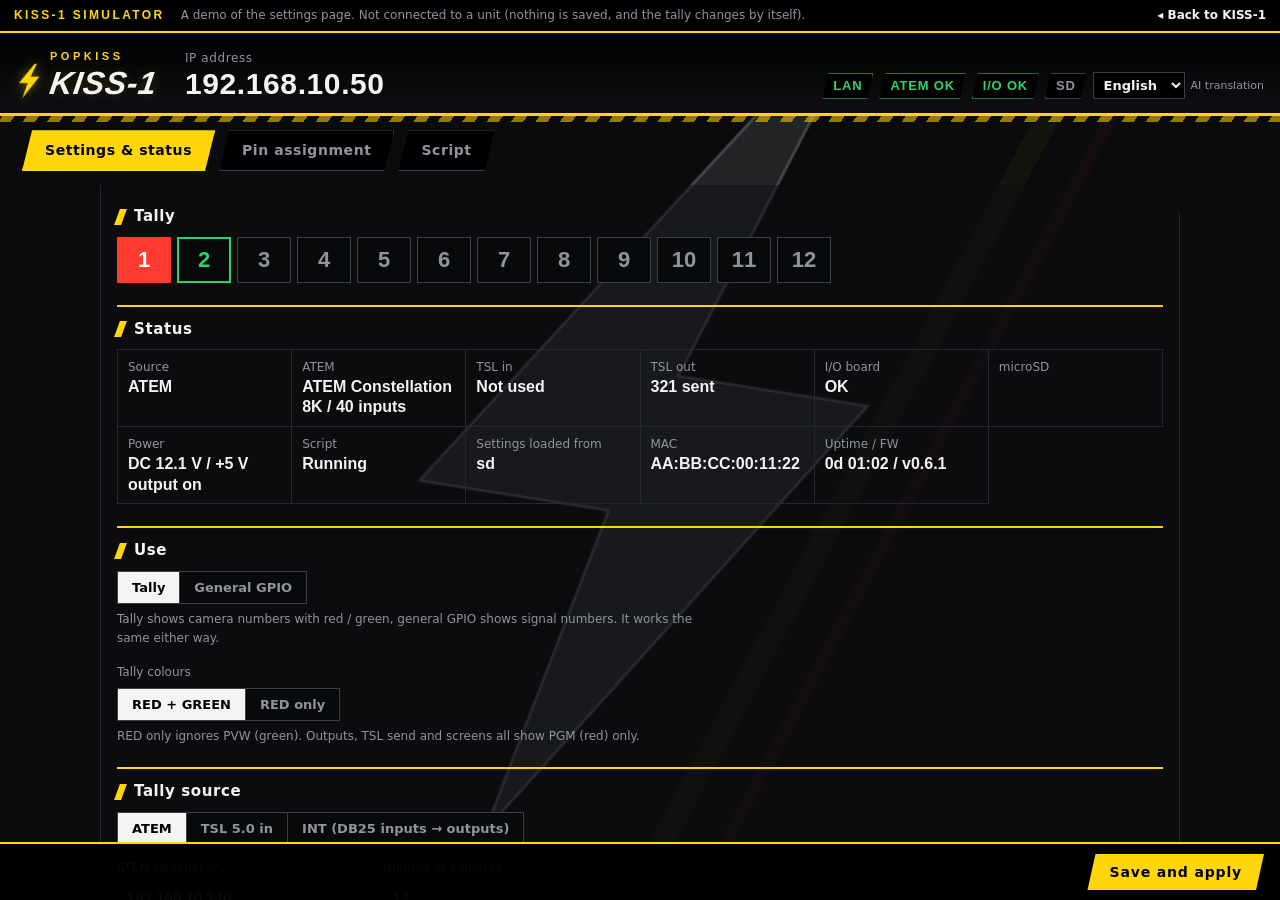
==== kiss-1-sim.html @ eade9558 "設定ページのシミュレーター追加・表記の調整" ====
<!DOCTYPE html>
<html lang="ja"><head><meta charset="utf-8"><meta name="viewport" content="width=device-width,initial-scale=1">
<title>KISS-1 設定ページ シミュレーター — POPKISS</title>
<link rel="icon" href="data:image/svg+xml,%3Csvg xmlns='http://www.w3.org/2000/svg' viewBox='0 0 24 32'%3E%3Cpath d='M15 0 3 18h8L8 32 21 12h-8l4-12z' fill='%23ffd60a'/%3E%3C/svg%3E">
<style>
:root{--bg:#0b0b0d;color-scheme:dark}
html,body{height:100%;margin:0;background:var(--bg)}
body{display:flex;flex-direction:column}
.simbar{flex:none;display:flex;align-items:center;gap:10px 16px;flex-wrap:wrap;padding:7px 14px;background:#000;border-bottom:2px solid #ffd60a;color:#8f959d;font:12px/1.4 "Hiragino Sans","Yu Gothic UI","Meiryo",system-ui,sans-serif}
.simbar b{color:#ffd60a;font:800 12px/1 "Bahnschrift","DIN Alternate","Arial Narrow",sans-serif;letter-spacing:.2em}
.simbar a{color:#f4f4f2;text-decoration:none;font-weight:700;margin-left:auto}
.simbar a:hover{color:#ffd60a}
#dev{display:block;border:0;width:100%;flex:1;background:var(--bg)}
</style>
</head><body>
<div class="simbar"><b>KISS-1 SIMULATOR</b><span id="simtxt"></span><a id="simback" href="kiss-1.html"></a></div>
<iframe id="dev" title="KISS-1"></iframe>
<script>
const SIMJA=(()=>{try{const q=new URLSearchParams(location.search).get('lang');if(q)return q==='ja';const s=localStorage.getItem('popkiss-lang');if(s)return s==='ja'}catch(e){}return /^ja\b/i.test(navigator.language||'')})();
document.documentElement.lang=SIMJA?'ja':'en';
document.getElementById('simtxt').textContent=SIMJA?'設定ページの見本です。実機にはつながっていません（値は保存されず、タリーは自動で動きます）。':'A demo of the settings page. Not connected to a unit (nothing is saved, and the tally changes by itself).';
document.getElementById('simback').textContent=SIMJA?'◂ KISS-1 のページへ':'◂ Back to KISS-1';
if(!SIMJA)document.title='KISS-1 Settings Page Simulator — POPKISS';
const SCR={state:1,delay:false,loops:0,words:212,vars:44,us:41,pins:0,ov:[]};
const ST={name:"KISS-1",ver:"v0.6.1",scr:1,lang:0,usage:0,tallyColor:0,ip:"192.168.10.50",mac:"AA:BB:CC:00:11:22",link:true,hasIp:true,dhcp:false,uptime:3725,src:"atem",srcOk:true,srcText:"ATEM OK",atem:{conn:true,product:"ATEM Constellation 8K",inputs:40,rx:12345,reconnects:0},ember:{conn:false,found:0,total:0,err:"",drops:0},tslInClients:0,tslOutClients:1,tslRx:0,tslAge:-1,tslOut:321,cams:12,tally:[1,2,0,0,0,0,0,0,0,0,0,0],sense:0,relays:0,gnd:0,k26:false,k27:true,v5:true,vin:12140,io:[true,true,true,true,true],i2cErr:0,repairs:0,sd:true,sdMsg:"",cfgFrom:"sd",warn:[],restart:false,fwMax:1900000};
const CF={usage:0,tallyColor:0,lang:0,dhcp:false,ip:"192.168.10.50",mask:"255.255.255.0",gw:"192.168.10.1",source:"atem",atem:"192.168.10.240",tslInProto:0,tslInIp:"0.0.0.0",tslInGroup:"",tslOutProto:0,emberIp:"0.0.0.0",emberPort:9000,emberMode:0,emberPgm:"",emberPvw:"",emberBase:1,emberPgmVal:1,emberPvwVal:2,tslInPort:8900,tslInBase:0,tslInScreen:0,tslInLamp:1,tslInTimeout:0,tslOut:true,tslOutIp:"192.168.10.20",tslOutPort:8901,tslOutBase:0,tslOutScreen:0,tslOutLamp:1,cams:12};
CF.lang=SIMJA?0:1;
const PI={pins:["Op1","Ov1","Op2","Ov2","Sp5","Sv5","Ip7","Iv7","G","G","G","G","X","X","Y","X","-","-","-","-","-","-","-","-","G"],com:"5v",inv:false,cams:12,maxCam:40,presets:[],builtin:[{id:0,name:""},{id:1,name:""}]};
const DB_HOT=[24,10,21,7,18,4,15,1],DB_COLD=[12,23,9,20,6,17,3,14],DB_GND=[25,11,22,8,19,5,16,2];
function builtin(id,out){const p=Array(25).fill('-');const m=out?'O':'I';
 if(id==0){for(let k=0;k<8;k++){p[DB_HOT[k]-1]=m+'p'+(k+1);p[DB_COLD[k]-1]=m+'v'+(k+1);p[DB_GND[k]-1]='C'}}
 else{for(let k=1;k<=8;k++){p[k-1]=m+'p'+k;p[12+k]=m+'v'+k}p[12]='C'}
 return{pins:p,com:out?'dry':'iso',inv:false,name:''}}
function drive(){let r=0,g=0,s=0;PI.pins.forEach((t,i)=>{const on=t.length>2&&(ST.tally[+t.slice(2)-1]||0)&(t[1]=='v'?2:1);
  if(t=='C')r|=1<<i;else if(t=='G')g|=1<<i;else if(t[0]=='O'&&on)r|=1<<i;else if(t[0]=='S'&&on)g|=1<<i;else if(t[0]=='I'&&on)s|=1<<i;else if(t=='X'&&(SCR.pins>>i&1))r|=1<<i;else if(t=='Y'&&(SCR.pins>>i&1))g|=1<<i});
 if(PI.com=='5v')r&=~g;ST.relays=r;ST.gnd=g;ST.sense=s;ST.v5=PI.com=='5v';ST.k26=PI.com=='iso'||PI.com=='gnd';ST.k27=PI.com=='gnd'||PI.com=='5v'}
const CPU={},CPS={};
let pgm=0,pvw=1;
setInterval(()=>{ST.uptime+=1},1000);
setInterval(()=>{const n=Math.min(ST.cams,8);const np=pvw;pvw=(pvw+1+Math.floor(Math.random()*3))%n;if(pvw===np)pvw=(pvw+1)%n;pgm=np;ST.tally=Array(ST.cams).fill(0);ST.tally[pgm]=1;ST.tally[pvw]|=2;ST.tslOut+=2;ST.vin=12000+Math.floor(Math.random()*300);drive()},2600);
drive();
{const base=JSON.parse(JSON.stringify(CF));
 CPU[1]={id:1,name:SIMJA?'スタジオA':'Studio A',cf:JSON.parse(JSON.stringify(base)),pi:{pins:PI.pins.slice(),com:PI.com,inv:false}};
 CPU[2]={id:2,name:SIMJA?'中継車 GPI→LED':'OB van GPI to LED',cf:Object.assign(JSON.parse(JSON.stringify(base)),{source:'int',cams:4}),pi:{pins:['Ip1','Ip2','Ip3','Ip4','Op1','Op2','Op3','Op4','G'].concat(Array(16).fill('-')),com:'5v',inv:false}};
 ['TASCAM 8ch','Hollyland',SIMJA?'ホールB TSL':'Hall B TSL',SIMJA?'サブ2 TSL':'Sub 2 TSL',SIMJA?'予備':'Spare'].forEach((n,i)=>{CPS[i+1]={id:i+1,name:n,cf:Object.assign(JSON.parse(JSON.stringify(base)),{source:['atem','atem','tsl','tsl','atem'][i]}),pi:{pins:PI.pins.slice(),com:'iso',inv:false}}})}

// ---------------- script (preview: the compile check here is simplified; the unit compiles for real)
const SRC0="// KISS-1 script\nint last[41];\nunsigned long t0 = 0;\nbool on = false;\n\nvoid setup() {\n  Serial.println(\"start\");\n  udpBegin(9000);\n}\n\nvoid loop() {\n  // GPI pin 7 -> SCRIPT pin 13\n  digitalWrite(13, digitalRead(7));\n  // blink pin 14 while CAM 1 is on air\n  if (pgm(1)) {\n    if (millis() - t0 >= 300) { t0 = millis(); on = !on; digitalWrite(14, on); }\n  } else if (on) { on = false; digitalWrite(14, LOW); }\n  // tally changes to the console\n  for (int c = 1; c <= cams(); c++) {\n    int t = tally(c);\n    if (t != last[c]) {\n      Serial.print(\"CAM\"); Serial.print(c); Serial.print(\" = \"); Serial.println(t);\n      last[c] = t;\n    }\n  }\n  // \"GO\" over UDP -> pin 16 for 0.5 s\n  if (udpAvailable() && rxIs(\"GO\")) { digitalWrite(16, HIGH); delay(500); digitalWrite(16, LOW); }\n}\n";
let SSRC=SRC0,SAUTO=true,SLOG='[script] compiled OK: 212 words, 44 variables\n[script] start\nstart\n',lastT=[],blink=false;
setInterval(()=>{if(SCR.state!==1)return;SCR.loops+=250;SCR.us=35+Math.floor(Math.random()*12);
 blink=!blink;let p=0;if(ST.tally[0]&1&&blink)p|=1<<13;SCR.pins=p;
 ST.tally.forEach((t,i)=>{if(i<8&&t!==lastT[i]){SLOG+='CAM'+(i+1)+' = '+t+'\n';lastT[i]=t}});drive()},250);
function sCheck(src){const L=src.split('\n');
 for(let i=0;i<L.length;i++){const m=L[i].match(/\b(float|double|String)\b/);if(m&&!/^\s*\/\//.test(L[i]))return{code:9,line:i+1,name:m[1],text:'type not supported'}}
 let d=0;for(let i=0;i<L.length;i++){for(const ch of L[i].replace(/\/\/.*$/,'').replace(/"(\\.|[^"])*"/g,'')){if(ch=='{')d++;if(ch=='}')d--;if(d<0)return{code:1,line:i+1,name:'}',text:'syntax error near'}}}
 if(d>0)return{code:1,line:L.length,name:'(end)',text:'syntax error near'};
 if(!/void\s+(setup|loop)\s*\(/.test(src))return{code:14,line:0,name:'',text:'no setup() or loop()'};return null}
window.mock=(path,b)=>{
  if(path==='/api/script'){
   if(!b)return{fsOk:true,src:SSRC,auto:SAUTO,max:16384,script:SCR};
   if(b.op==='auto'){SAUTO=!!b.auto;return{ok:true,sd:1}}
   if(b.op==='stop'){if(SCR.state===1)SLOG+='[script] stop\n';SCR.state=0;SCR.pins=0;SCR.ov=[];delete SCR.err;drive();return{ok:true,script:SCR}}
   const e=sCheck(b.src||'');if(b.op!=='check')SSRC=b.src;
   if(b.op==='saverun'){if(e){SCR.state=0;SCR.err=e;SCR.pins=0;SLOG+='[script] compile error line '+e.line+': '+e.text+' '+e.name+'\n';drive();return{ok:true,compiled:false,script:SCR}}
    delete SCR.err;SCR.state=1;SCR.loops=0;lastT=[];SLOG+='[script] compiled OK\n[script] start\n';if(/Serial\.println\("start"\)/.test(b.src))SLOG+='start\n';return{ok:true,compiled:true,script:SCR}}
   return e?{ok:true,compiled:false,cerr:e,script:SCR}:{ok:true,compiled:true,script:SCR}}
  if(path.startsWith('/api/scriptlog')){const pos=+(new URLSearchParams(path.split('?')[1]).get('pos')||0);return{pos:SLOG.length,text:SLOG.slice(pos),lost:false,script:SCR}}

  if(path.startsWith('/api/builtin')){const q=new URLSearchParams(path.split('?')[1]);return builtin(+q.get('id'),q.get('dir')=='out')}
  if(path==='/api/status')return Object.assign({},ST,{scr:SCR.state,lang:CF.lang,usage:CF.usage,tallyColor:CF.tallyColor,cams:CF.cams});
  if(path==='/api/config'){if(b){Object.assign(CF,b);if(b.cams)ST.cams=+b.cams;}return b?{ok:true,sd:1}:CF}
  if(path==='/api/pins'){if(b){PI.pins=b.pins;PI.com=b.com;PI.inv=b.inv;drive()}return b?{ok:true,sd:1}:PI}
  if(path==='/api/preset'){if(b&&b.op==='save')PI.presets.push({slot:PI.presets.length+1,name:b.name||'preset',pins:b.pins,com:b.com,inv:b.inv});if(b&&b.op==='delete')PI.presets=PI.presets.filter(p=>p.slot!==b.slot);return{ok:true,sd:1}}
  if(path==='/api/selftest')return{ok:true,items:[{id:'exp',ok:true,detail:'5/5 XL9535'},{id:'idle',ok:true,detail:'-'},{id:'k',ok:true,detail:'25/25'},{id:'kiso',ok:true,detail:'-'},{id:'gnd',ok:true,detail:'-'},{id:'q',ok:true,detail:'25/25'},{id:'v5',ok:true,detail:'DC 12.1 V'},{id:'eth',ok:true,detail:'100 M full'},{id:'sd',ok:true,detail:'7580 MB'},{id:'vin',ok:true,detail:'12.1 V'}]};
  if(path==='/api/cfgpresets'){const L=o=>Object.values(o).map(x=>({id:x.id,name:x.name}));return{unitOk:true,sd:true,max:8,unit:L(CPU),card:L(CPS)}}
  if(path==='/api/cfgpreset'){const st=b.where==='sd'?CPS:CPU,ot=b.where==='sd'?CPU:CPS;
   const pick=(o,name,sd)=>{const same=Object.values(o).find(x=>x.name===name);if(same)return same.id;if(sd)return Math.max(0,...Object.keys(o).map(Number))+1;for(let i=1;i<=8;i++)if(!o[i])return i;return 0};
   const snap=()=>({cf:JSON.parse(JSON.stringify(CF)),pi:{pins:PI.pins.slice(),com:PI.com,inv:PI.inv}});
   if(b.op==='save'){const id=pick(st,b.name,b.where==='sd');if(!id)return{ok:false,err:'preset_full'};st[id]=Object.assign({id,name:b.name},snap());return{ok:true,id}}
   const x=st[b.id];if(!x)return{ok:false,err:'preset_empty'};
   if(b.op==='load'){const keep={ip:CF.ip,mask:CF.mask,gw:CF.gw,dhcp:CF.dhcp,lang:CF.lang};Object.assign(CF,JSON.parse(JSON.stringify(x.cf)),keep);Object.assign(PI,JSON.parse(JSON.stringify(x.pi)));drive();return{ok:true,sd:1}}
   if(b.op==='delete'){delete st[b.id];return{ok:true}}
   if(b.op==='copy'){const id=pick(ot,x.name,b.where!=='sd');if(!id)return{ok:false,err:'preset_full'};ot[id]=Object.assign(JSON.parse(JSON.stringify(x)),{id});return{ok:true,id}}}
  return {ok:true}};
const PAGES={main:"<!doctype html><html lang=ja><head><meta charset=utf-8><meta name=viewport content='width=device-width,initial-scale=1,viewport-fit=cover'><title>KISS-1<\/title><style>\n:root{--panel:#0b0b0d;--deck:#131418;--well:#08090b;--line:#25282e;--line2:#3a3f47;--fg:#f4f4f2;--dim:#8f959d;\n--volt:#ffd60a;--volt2:#ffb000;--plate:rgba(14,15,18,.5);\n--red:#ff3b30;--green:#2bd46a;--gpi:#43b8ff;--gpo:#ffae1a;--com:#f2f2f2;--sink:#c39bff;--gndc:#8d99a6;--scr:#ff6ec7;--bad:#ff5a4f;\n--num:\"Bahnschrift\",\"DIN Alternate\",\"DIN Condensed\",\"Arial Narrow\",sans-serif;\n--txt:\"Hiragino Sans\",\"Hiragino Kaku Gothic ProN\",\"Yu Gothic UI\",\"Meiryo\",\"Microsoft YaHei\",\"PingFang SC\",\"Malgun Gothic\",\"Apple SD Gothic Neo\",system-ui,sans-serif;color-scheme:dark}\n*{box-sizing:border-box}\nbody{margin:0;min-height:100vh;color:var(--fg);font:14px/1.55 var(--txt);font-variant-numeric:tabular-nums;background:var(--panel) linear-gradient(118deg,transparent 0 62%,rgba(255,214,10,.035) 62% 63.5%,transparent 63.5% 66%,rgba(255,59,48,.04) 66% 66.8%,transparent 66.8%) fixed}\nbody:before{content:\"\";position:fixed;z-index:-1;left:50%;top:50%;height:94vh;width:calc(94vh * .77);max-width:118vw;max-height:154vw;background:url(\"data:image/svg+xml,%3Csvg xmlns='http://www.w3.org/2000/svg' viewBox='-1 -1 26 34'%3E%3Cpath d='M15 0 3 18h8L8 32 21 12h-8l4-12z' fill='%239aa0a8' fill-opacity='.16' stroke='%23d4d8de' stroke-opacity='.22' stroke-width='.12' stroke-linejoin='miter'/%3E%3C/svg%3E\") no-repeat center/contain;transform:translate(-50%,-50%) rotate(9deg);pointer-events:none}\na{color:inherit}\n.top{display:flex;flex-wrap:wrap;align-items:flex-end;gap:10px 28px;padding:18px max(16px,env(safe-area-inset-right)) 14px max(16px,env(safe-area-inset-left));background:linear-gradient(180deg,#000 0,#0e0f12 100%);border-bottom:3px solid var(--volt);position:relative}\n.top:after{content:\"\";position:absolute;left:0;right:0;bottom:-9px;height:6px;background:repeating-linear-gradient(-55deg,var(--volt) 0 10px,transparent 10px 20px);opacity:.55;pointer-events:none}\n.mark{display:flex;align-items:flex-end;gap:8px}\n.mark .bolt{width:26px;height:36px;fill:var(--volt);filter:drop-shadow(0 0 6px rgba(255,214,10,.45));transform:skewX(-8deg)}\n.mark b{display:block;font:italic 800 32px/1 var(--num);letter-spacing:.02em;text-transform:uppercase;transform:skewX(-8deg);text-shadow:0 0 14px rgba(255,214,10,.18)}\n.mark small{display:block;font:700 11px/1 var(--num);letter-spacing:.32em;color:var(--volt);margin-bottom:5px}\n.ip{font:600 30px/1 var(--num);letter-spacing:.02em}\n.ip small{display:block;font:12px/1.2 var(--txt);color:var(--dim);margin-bottom:4px}\n.chips{display:flex;gap:6px;flex-wrap:wrap;margin-left:auto;align-items:center}\n.chip{border:1px solid var(--line2);padding:3px 10px;font:700 13px/1.4 var(--num);letter-spacing:.06em;color:var(--dim);background:#000;clip-path:polygon(6px 0,100% 0,calc(100% - 6px) 100%,0 100%)}\n.chip.ok{color:var(--green);border-color:#1f6e3f}.chip.ng{color:#fff;background:var(--bad);border-color:var(--bad)}\nspan.ai{font-size:11px;color:var(--dim)}\nselect.lang{width:auto;font:600 13px/1.2 var(--txt);padding:4px 6px;background:#000}\nnav{display:flex;gap:4px;padding:14px max(16px,env(safe-area-inset-right)) 0 max(22px,env(safe-area-inset-left));background:transparent}\nnav{flex-wrap:wrap}\nnav a{padding:9px 22px 8px;text-decoration:none;color:var(--dim);font-weight:700;letter-spacing:.04em;background:#000;border:1px solid var(--line2);clip-path:polygon(10px 0,100% 0,calc(100% - 10px) 100%,0 100%)}\nnav a:hover{color:var(--fg)}\nnav a.on{color:#000;background:var(--volt);border-color:var(--volt)}\nmain{max-width:1080px;margin:14px auto 0;padding:22px max(16px,env(safe-area-inset-right)) 104px max(16px,env(safe-area-inset-left));display:flex;flex-direction:column;gap:22px;background:var(--plate);border-left:1px solid var(--line);border-right:1px solid var(--line);clip-path:polygon(0 0,calc(100% - 28px) 0,100% 28px,100% 100%,0 100%)}\nh2{font:800 15px/1.3 var(--txt);margin:0 0 10px;display:flex;align-items:baseline;gap:10px;flex-wrap:wrap;letter-spacing:.04em}\nh2:before{content:\"\";align-self:center;width:7px;height:16px;background:var(--volt);transform:skewX(-20deg);flex:none}\nh2 .sub{font-weight:400;font-size:12px;color:var(--dim);letter-spacing:0}\n.sec{border-top:1px solid var(--line);padding-top:14px;position:relative}\n.sec:before{content:\"\";position:absolute;left:0;right:0;top:-1px;height:2px;background:var(--volt)}\n.grid{display:grid;grid-template-columns:repeat(auto-fill,minmax(200px,1fr));gap:12px 18px}\nlabel.f{display:flex;flex-direction:column;gap:4px;font-size:12px;color:var(--dim);min-width:0}\ninput,select{font:500 15px/1.2 var(--num);color:var(--fg);background:var(--well);border:1px solid var(--line2);padding:7px 9px;border-radius:0;width:100%;min-width:0}\ninput:hover,select:hover{border-color:#5a616b}\ninput:focus,select:focus,button:focus-visible,.seg button:focus-visible{outline:2px solid var(--volt);outline-offset:1px}\ninput[type=checkbox]{width:16px;height:16px;accent-color:var(--volt)}\n.chk{display:flex;align-items:center;gap:7px;font-size:13px;color:var(--fg)}\n.seg{display:inline-flex;flex-wrap:wrap;border:1px solid var(--line2);background:var(--well)}\n.seg button{font:700 13px/1 var(--txt);background:var(--well);color:var(--dim);border:0;border-right:1px solid var(--line2);padding:9px 14px;cursor:pointer}\n.seg button:hover{color:var(--fg)}\n.seg button:last-child{border-right:0}\n.seg button.on{background:var(--fg);color:#000}\nbutton.b{font:800 14px/1 var(--txt);letter-spacing:.06em;background:var(--volt);color:#000;border:0;padding:11px 22px;cursor:pointer;clip-path:polygon(8px 0,100% 0,calc(100% - 8px) 100%,0 100%)}\nbutton.b:hover{background:#ffe24d}\nbutton.g{background:var(--line2);color:var(--fg)}\nbutton.g:hover{background:#4a515a}\nbutton.b:disabled{opacity:.35;cursor:default}\n.note{font-size:12px;color:var(--dim);margin:6px 0 0;max-width:80ch}\n.warn{border-left:3px solid var(--gpo);background:#2a2316;padding:9px 12px;font-size:13px}\n.warn.bad{border-color:var(--bad);background:#2d1a19}\n.bar{position:fixed;left:0;right:0;bottom:0;background:rgba(0,0,0,.94);border-top:2px solid var(--volt);padding:10px max(16px,env(safe-area-inset-right)) calc(10px + env(safe-area-inset-bottom)) max(16px,env(safe-area-inset-left));display:flex;gap:10px;align-items:center;flex-wrap:wrap;z-index:5}\n.bar .msg{font-size:13px;color:var(--dim);margin-right:auto}\n.bar .msg.err{color:var(--bad)}\n.hide{display:none!important}\n@media(max-width:600px){nav a{padding:9px 14px 8px}.pre .row .nm{flex-basis:100%}main{clip-path:none}.mark b{font-size:28px}.ip{font-size:24px}}\n\n.tally{display:flex;flex-wrap:wrap;gap:6px}\n.key{width:54px;height:46px;border:1px solid var(--line2);background:var(--well);display:flex;align-items:center;justify-content:center;font:600 22px/1 var(--num);color:var(--dim)}\n.key.pgm{background:var(--red);border-color:var(--red);color:#fff}\n.key.pvw{border:2px solid var(--green);color:var(--green)}\n.key.pgm.pvw{box-shadow:inset 0 -6px 0 var(--green)}\n.key.sig{width:44px;height:38px;font-size:18px}\n.key.on{background:var(--fg);border-color:var(--fg);color:var(--panel)}\n.st{display:grid;grid-template-columns:repeat(auto-fill,minmax(170px,1fr));border-top:1px solid var(--line);border-left:1px solid var(--line)}\n.st div{border-right:1px solid var(--line);border-bottom:1px solid var(--line);padding:8px 10px;font-size:12px;color:var(--dim);min-width:0}\n.st b{display:block;font:600 16px/1.3 var(--num);color:var(--fg);overflow-wrap:anywhere}\n.pre{display:flex;flex-direction:column;gap:8px}\n.pre .row{display:flex;gap:8px;align-items:center;flex-wrap:wrap;border-bottom:1px solid var(--line);padding:6px 0}\n.pre .nm{flex:1;min-width:140px;font-size:13px}\n.pre .nm small{display:block;color:var(--dim);font-size:11px}\n.pre button{font:600 12px/1 var(--txt);padding:7px 10px}\n.sttab td{padding:6px 10px;border-bottom:1px solid var(--line);font-size:13px;vertical-align:top}\n.sttab td.r{font:700 12px/1.4 var(--num);letter-spacing:.06em;width:44px}\n.sttab td.r.ok{color:var(--green)}.sttab td.r.ng{color:#fff;background:var(--bad)}\n.sttab td.d{font-family:var(--num);color:var(--dim);overflow-wrap:anywhere}\n.cpgs{display:grid;grid-template-columns:repeat(auto-fit,minmax(min(100%,340px),1fr));gap:4px 32px}\n.cph{font:700 12px/1.2 var(--txt);color:var(--dim);margin:6px 0 4px;letter-spacing:.06em}\n.lamps{display:flex;gap:14px;flex-wrap:wrap;padding-top:6px;align-items:center}\n.ov{position:fixed;inset:0;background:rgba(0,0,0,.68);display:flex;align-items:center;justify-content:center;padding:16px;z-index:20}\n.dlg{background:var(--deck);border:1px solid var(--line2);border-top:3px solid var(--gpo);max-width:460px;width:100%;padding:18px 18px 16px;display:flex;flex-direction:column;gap:12px}\n.dlg h3{margin:0;font:600 17px/1.3 var(--txt)}\n.dlg p{margin:0;font-size:13px;line-height:1.55;color:var(--dim)}\n.dlg p.now{color:var(--fg)}\n.chg{display:grid;grid-template-columns:auto 1fr;gap:4px 14px;align-items:baseline;font-size:12px;color:var(--dim);border:1px solid var(--line);padding:9px 11px;background:var(--well)}\n.chg b{font:600 15px/1.3 var(--num);color:var(--fg);overflow-wrap:anywhere}\n.btns{display:flex;gap:10px;justify-content:flex-end;flex-wrap:wrap}\n.prog{height:3px;background:var(--line);overflow:hidden}.prog i{display:block;height:100%;width:0;background:var(--fg);transition:width .9s linear}\n<\/style><\/head><body><header class=top><div class=mark><svg class=bolt viewBox='0 0 24 32' aria-hidden=true><path d='M15 0 3 18h8L8 32 21 12h-8l4-12z'/><\/svg><div><small>POPKISS<\/small><b>KISS-1<\/b><\/div><\/div><div class=ip><small data-t=ipLabel><\/small><span id=ip>-<\/span><\/div><div class=chips><span class=chip id=cLink>LAN<\/span><span class=chip id=cSrc>-<\/span><span class=chip id=cIo>I/O<\/span><span class=chip id=cSd>SD<\/span><select class=lang id=lang aria-label=Language><\/select><span class=ai data-t=aiNote><\/span><\/div><\/header><nav><a href='/' class='on' data-t=nav1><\/a><a href='/pins' class='' data-t=nav2><\/a><a href='/script' class='' data-t=nav3><\/a><\/nav>\n<main>\n<section>\n <h2><span data-t=hTally><\/span> <span class=sub id=tsub><\/span><\/h2>\n <div class=tally id=tally><\/div>\n<\/section>\n<section class=sec>\n <h2 data-t=hStatus><\/h2>\n <div class=st>\n  <div><span data-t=stSrc><\/span><b id=sSrc>-<\/b><\/div><div>ATEM<b id=sAtem>-<\/b><\/div><div><span data-t=stTslIn><\/span><b id=sTslIn>-<\/b><\/div><div style=\"display:none\">Ember+<b id=sEmber>-<\/b><\/div>\n  <div><span data-t=stTslOut><\/span><b id=sTslOut>-<\/b><\/div><div><span data-t=stIo><\/span><b id=sIo>-<\/b><\/div><div>microSD<b id=sSd>-<\/b><\/div>\n  <div><span data-t=stPow><\/span><b id=sPow>-<\/b><\/div><div><span data-t=stScr><\/span><b id=sScr>-<\/b><\/div><div><span data-t=stCfg><\/span><b id=sCfg>-<\/b><\/div><div>MAC<b id=sMac>-<\/b><\/div><div><span data-t=stUp><\/span><b id=sUp>-<\/b><\/div>\n <\/div>\n<\/section>\n\n<section class=sec>\n <h2 data-t=hUse><\/h2>\n <div class=seg id=usage><button data-v=0 data-t=useTally><\/button><button data-v=1 data-t=useGpio><\/button><\/div>\n <p class=note data-t=useNote><\/p>\n <div id=tcBox style=\"margin-top:16px\"><div style=\"font-size:12px;color:var(--dim);margin-bottom:6px\" data-t=hColor><\/div>\n  <div class=seg id=tcol><button data-v=0 data-t=colRG><\/button><button data-v=1 data-t=colRed><\/button><\/div>\n  <p class=note data-t=colNote><\/p><\/div>\n<\/section>\n\n<section class=sec>\n <h2 data-t=hSource><\/h2>\n <div class=seg id=source><button data-v=atem>ATEM<\/button><button data-v=tsl data-t=srcTsl><\/button><button data-v=ember style=\"display:none\">Ember+<\/button><button data-v=int data-t=srcInt><\/button><\/div>\n <div class=\"s-tsl\" style=\"margin-top:14px\"><div class=seg id=tinp><button data-v=0>UDP<\/button><button data-v=1 data-t=tinListen><\/button><button data-v=2 data-t=tinConnect><\/button><\/div><\/div>\n <div class=\"s-tsl tin-u\" style=\"margin-top:10px\"><div class=seg id=tinm><button data-v=0 data-t=imNormal><\/button><button data-v=1 data-t=imMc><\/button><\/div><p class=note id=imNote><\/p><\/div>\n <div class=\"grid\" style=\"margin-top:14px\">\n  <label class=\"f s-atem\"><span data-t=fAtem><\/span><input id=atem inputmode=decimal><\/label>\n  <label class=\"f s-tsl tin-c\"><span data-t=fTslInIp><\/span><input id=tslInIp inputmode=decimal><\/label>\n  <label class=\"f s-tsl\"><span data-t=fPort><\/span><input id=tslInPort type=number min=1 max=65535><\/label>\n  <label class=\"f s-tsl tin-g\"><span data-t=fTslGroup><\/span><input id=tslInGroup inputmode=decimal data-tp=phGroup><\/label>\n  <label class=\"f s-ember\"><span data-t=fEmberIp><\/span><input id=emberIp inputmode=decimal><\/label>\n  <label class=\"f s-ember\"><span data-t=fEmberPort><\/span><input id=emberPort type=number min=1 max=65535><\/label>\n  <label class=\"f s-ember\"><span data-t=fEmberBase><\/span><input id=emberBase type=number min=0 max=65535><\/label>\n  <label class=\"f s-tsl\"><span data-t=fTslInBase><\/span><input id=tslInBase type=number min=0 max=65534><\/label>\n  <label class=\"f s-tsl\"><span data-t=fScreen><\/span><input id=tslInScreen type=number min=0 max=65535 data-tp=phAll><\/label>\n  <label class=\"f s-tsl\"><span data-t=fTimeout><\/span><input id=tslInTimeout type=number min=0 max=3600><\/label>\n  <label class=\"f\"><span data-t=fCams><\/span><input id=cams type=number min=1 max=80><\/label>\n <\/div>\n <div class=\"lamps s-tsl\"><span class=note style=\"margin:0\" data-t=lampsIn><\/span>\n  <label class=chk><input type=checkbox id=li1>RH<\/label><label class=chk><input type=checkbox id=li2>TEXT<\/label><label class=chk><input type=checkbox id=li4>LH<\/label><\/div>\n <div class=\"s-ember\" style=\"margin-top:14px\">\n  <div class=seg id=emode><button data-v=0 data-t=emPair><\/button><button data-v=1 data-t=emSingle><\/button><\/div>\n  <div class=grid style=\"margin-top:12px;grid-template-columns:repeat(auto-fill,minmax(300px,1fr))\">\n   <label class=f><span class=em-pair data-t=fEmPgm><\/span><span class=em-single data-t=fEmVal><\/span><input id=emberPgm maxlength=63 spellcheck=false><\/label>\n   <label class=\"f em-pair\"><span data-t=fEmPvw><\/span><input id=emberPvw maxlength=63 spellcheck=false><\/label>\n  <\/div>\n  <div class=\"grid em-single\" style=\"margin-top:12px\">\n   <label class=f><span data-t=fEmPgmVal><\/span><input id=emberPgmVal type=number><\/label>\n   <label class=f><span data-t=fEmPvwVal><\/span><input id=emberPvwVal type=number><\/label>\n  <\/div>\n  <p class=note data-t=emNote><\/p>\n <\/div>\n <p class=\"note s-int\" data-t=intNote><\/p>\n<\/section>\n\n<section class=sec>\n <h2><span data-t=hTslOut><\/span> <span class=sub data-t=subTslOut><\/span><\/h2>\n <label class=chk><input type=checkbox id=tslOut><span data-t=send><\/span><\/label>\n <div class=\"tslo\" style=\"margin-top:12px\"><div class=seg id=toutp><button data-v=0>UDP<\/button><button data-v=1 data-t=tinConnect><\/button><button data-v=2 data-t=tinListen><\/button><\/div><\/div>\n <div class=\"tslo tout-u\" style=\"margin-top:10px\"><div class=seg id=toutm><button data-v=uni data-t=omUni><\/button><button data-v=bc data-t=omBc><\/button><button data-v=mc data-t=omMc><\/button><\/div><p class=note id=omNote><\/p><\/div>\n <div class=\"grid tslo\" style=\"margin-top:12px\">\n  <label class=\"f tout-ip\"><span id=outIpLbl data-t=fOutIp><\/span><input id=tslOutIp inputmode=decimal><\/label>\n  <label class=f><span data-t=fPort><\/span><input id=tslOutPort type=number min=1 max=65535><\/label>\n  <label class=f><span data-t=fOutBase><\/span><input id=tslOutBase type=number min=0 max=65534><\/label>\n  <label class=f>SCREEN<input id=tslOutScreen type=number min=0 max=65534><\/label>\n <\/div>\n <div class=\"lamps tslo\"><span class=note style=\"margin:0\" data-t=lampsOut><\/span>\n  <label class=chk><input type=checkbox id=lo1>RH<\/label><label class=chk><input type=checkbox id=lo2>TEXT<\/label><label class=chk><input type=checkbox id=lo4>LH<\/label><\/div>\n <p class=\"note tslo gonly\" data-t=gpioTslNote><\/p>\n<\/section>\n\n<section class=sec>\n <h2><span data-t=hNet><\/span> <span class=sub data-t=subNet><\/span><\/h2>\n <label class=chk><input type=checkbox id=dhcp><span data-t=dhcp><\/span><\/label>\n <div class=\"grid net\" style=\"margin-top:12px\">\n  <label class=f><span data-t=fIp><\/span><input id=ipa inputmode=decimal><\/label>\n  <label class=f><span data-t=fMask><\/span><input id=mask inputmode=decimal><\/label>\n  <label class=f><span data-t=fGw><\/span><input id=gw inputmode=decimal><\/label>\n <\/div>\n<\/section>\n<section class=sec>\n <h2><span data-t=hCfgPre><\/span><span class=sub data-t=subCfgPre><\/span><\/h2>\n <div class=cpgs>\n  <div><h3 class=cph><span data-t=cpInt><\/span> <span id=cpUc><\/span><\/h3><div class=pre id=cpU><\/div><\/div>\n  <div><h3 class=cph>microSD <span id=cpSc><\/span><\/h3><div class=pre id=cpS><\/div><\/div>\n <\/div>\n <div style=\"display:flex;gap:8px;margin-top:14px;flex-wrap:wrap;align-items:center;max-width:720px\"><input id=cpname maxlength=16 data-tp=phCpName style=\"flex:1;width:auto;min-width:180px\"><div class=seg id=cpwhere><button data-v=unit data-t=cpInt><\/button><button data-v=sd>microSD<\/button><\/div><button class=\"b g\" id=cpsave type=button style=\"white-space:nowrap\" data-t=cpSave><\/button><\/div>\n <p class=note data-t=cpNote><\/p>\n<\/section>\n<section class=sec>\n <h2><span data-t=hSt><\/span><span class=sub data-t=subSt><\/span><\/h2>\n <div style=\"display:flex;gap:10px;align-items:center;flex-wrap:wrap\"><button class=\"b g\" id=stRun type=button data-t=stRun><\/button><span class=note id=stSum style=\"margin:0\"><\/span><\/div>\n <div class=\"tbl hide\" id=stBox style=\"margin-top:10px\"><table class=sttab><tbody id=stRows><\/tbody><\/table><\/div>\n <p class=note data-t=stNote><\/p>\n<\/section>\n<section class=sec>\n <h2><span data-t=hFw><\/span> <span class=sub id=fwNow><\/span><\/h2>\n <div style=\"display:flex;gap:10px;align-items:center;flex-wrap:wrap\">\n  <input type=file id=fwFile accept=\".bin\" class=hide>\n  <button class=\"b g\" id=fwPick type=button data-t=fwPick><\/button>\n  <span id=fwName style=\"font:500 14px/1.3 var(--num);word-break:break-all\"><\/span>\n  <button class=b id=fwGo type=button data-t=fwBtn disabled><\/button>\n <\/div>\n <div class=\"prog hide\" id=fwProg style=\"margin-top:12px;height:6px\"><i><\/i><\/div>\n <p class=note id=fwMsg><\/p>\n <p class=note data-t=fwNote><\/p>\n<\/section>\n<p class=note><span data-t=fileNote><\/span> <a href=\"/kiss1.txt\" data-t=dl><\/a><\/p>\n<\/main>\n<div class=bar><span class=msg id=msg><\/span>\n <button class=\"b g hide\" id=rst data-t=btnRestart><\/button><button class=b id=save data-t=btnSave><\/button><\/div>\n<div class=\"ov hide\" id=stDlg role=dialog aria-modal=true aria-labelledby=stT><div class=dlg>\n <h3 id=stT data-t=stTitle><\/h3>\n <p data-t=stBody><\/p>\n <label class=chk><input type=checkbox id=stUnpl><span data-t=stUnplugged><\/span><\/label>\n <div class=btns><button class=\"b g\" id=stNo data-t=stCancel><\/button><button class=b id=stGo data-t=stGo disabled><\/button><\/div>\n<\/div><\/div>\n<div class=\"ov hide\" id=rsDlg role=dialog aria-modal=true aria-labelledby=rsT><div class=dlg>\n <h3 id=rsT data-t=rsTitle><\/h3>\n <p id=rsB data-t=rsBody><\/p>\n <div class=chg><span data-t=rsNow><\/span><b id=rsCur><\/b><span data-t=rsNext><\/span><b id=rsNew><\/b><\/div>\n <div class=\"prog hide\" id=rsProg><i><\/i><\/div>\n <p class=\"now hide\" id=rsMsg><\/p>\n <div class=btns id=rsAsk><button class=\"b g\" id=rsLater data-t=rsLater><\/button><button class=b id=rsGo data-t=rsGo><\/button><\/div>\n <div class=\"btns hide\" id=rsFailB><button class=b id=rsOpenBtn data-t=rsOpen><\/button><\/div>\n<\/div><\/div>\n<script>\nconst LANGS=['ja','en','es','zh','ko'],LANG_NAMES=['日本語','English','Español','中文','한국어'];\nconst L={\nja:{hRefNet:'LAN（UDP・TCP・HTTP・OSC・TSL）',netNote:'通信の関数は相手を待たずにすぐ戻るので、相手がいなくてもタリーや Web は止まりません。TCP は同時に 3 本まで、HTTP は 1 つずつです。IP は \"192.168.10.50\" のように書くか IP(192, 168, 10, 50) です。tslOut(0) で止めた本体の TSL 送信は、スクリプトが止まると設定どおりに戻ります。',n1:'受け取るポートを開く（マルチキャストのグループも指定できる）',n2:'文字と数値を並べて 1 つのパケットで送る',n3:'次のパケットを受け取って長さを返す（なければ 0）。中身は rx… で調べる',n4:'受け取ったパケットの送り元（返事を送るときに使う）',n5:'配列でバイナリを送る・受け取る（1 要素 = 1 バイト）',n6:'接続を始めて番号（1〜3）を返す。つながるのを待たずに戻る',n7:'1 つながっている / 0 つないでいる途中 / -1 切れた・失敗',n8:'文字と数値を並べて送る / 配列で送る',n9:'1 行届いていたら rx に入れて 1 を返す（改行で区切るテキストの機器向け）',n10:'届いているバイト数 / 1 バイト読む（なければ -1）/ 切る',n11:'HTTP GET を始める（待たずに戻る。同時に 1 つ）',n12:'0 まだ / 200 など 終わった / -1 失敗。httpBody() で中身を rx に入れる',n13:'OSC を送る（数値は int、\"文字\" は string）',n14:'受け取った OSC のアドレスを調べる / i 番目の引数（float は整数に）',n15:'TSL 5.0 を UDP で 1 件送る（OFF で消灯）',n16:'本体の TSL 送信を止める（0）・動かす（1）',n17:'受け取った文字と同じ / で始まる / を含む',n18:'受け取った文字の i 番目の数値 / 長さ / i バイト目（なければ -1）',n19:'IP アドレスを 1 つの数にする',ex7:'UDP の \"GO\" でピン 13 を 0.5 秒オン',ex8:'GPI で vMix をカット（HTTP）',ex9:'GPI で Videohub を切り替え（TCP）',ex10:'GPI の変化を OSC で送る',ex11:'タリーを自分で TSL 送信（本体の送信は止める）',ke22:'IP アドレスの書き方が違います：\"{name}\"',\nnav3:'スクリプト',stScr:'スクリプト',scr0:'停止中',scr1:'実行中',scr2:'エラーで停止',scr3:'完了（loop() なし）',hScript:'スクリプト',subScript:'Arduino と同じ書き方（setup() と loop()）で本体の上で動きます',scAuto:'電源を入れたら自動で実行',scAutoNote:'電源を入れるときに USER ボタンを押していると実行しません。',scLoops:'loop() {n} 回',scUs:'1 回 {n} µs',scPins:'SCRIPT ピン',scNoPins:'SCRIPT に割り当てたピンはありません（「ピン割り当て」で SCRIPT にします）',scOv:'タリーの上書き',scOvNone:'なし',exPick:'例を入れる…',btnOpen:'PC から開く',btnDl:'PC に保存',btnCheck:'検証',btnSaveOnly:'保存',btnRun:'保存して実行',btnStop:'停止',scSize:'{n} / {m} バイト',unsavedS:'未保存の変更があります',msgChecked:'エラーはありません',msgSaved:'保存しました',msgSavedErr:'保存しましたが、エラーがあります',msgRunning:'保存して実行しました',msgStopped:'停止しました',msgReplace:'エディタの内容を例に置き換えますか？（保存していない変更は消えます）',msgLeave:'保存していない変更があります',eScriptBig:'スクリプトが長すぎます（16KB まで）',kLine:'{n} 行目',kEnd:'ファイルの終わり',kRun:'実行中のエラー',hConsole:'コンソール',subConsole:'Serial.print の出力と、本体からのメッセージ',btnClear:'表示を消す',conLost:'（古い出力は消えました）',hRef:'使える関数',refNote:'計算はすべて 32 ビットの整数です。float・String・ポインタは使えません。停止したときやエラーのときは、SCRIPT ピンはすべてオフになり、タリーの上書きも解除されます。loop() は約 1 ms ごとに呼ばれ、delay() の間も本体のほかの動作は止まりません。',keyNote:'Tab で字下げ、Ctrl+S で保存、Ctrl+Enter で保存して実行',r1:'ピン 1〜25 の入力。接点が閉じていると 1（GPI 反転の設定に従う）',r2:'SCRIPT に割り当てたピンをオン・オフ（ほかのピンは無視）',r3:'指定したミリ秒だけ待つ',r4:'起動してからの時間（ミリ秒・マイクロ秒）',r5:'入力元のタリー：0 消灯 / 1 PGM / 2 PVW / 3 両方',r6:'入力元のタリーが PGM（赤）/ PVW（緑）なら 1',r7:'カメラのタリーを上書き。GPO・TSL 送信・画面すべてに反映',r8:'赤・緑の片方だけ上書き',r9:'上書きをやめて入力元に戻す（引数なし = 全カメラ）',r10:'設定のカメラ台数',r11:'下のコンソールに表示（\"文字\"、数値、print(x, HEX)）',r12:'Arduino と同じ計算',r13:'乱数',r14:'使える型（すべて整数）。if / for / while / do / switch / 関数 / 再帰も使えます',ex1:'点滅（ピン 13）',ex2:'GPI のピン 1 で CAM 3 を赤に',ex3:'CAM 1 が ON AIR の間、ピン 14 を点滅',ex4:'どれかが ON AIR ならピン 15',ex5:'タリーの変化をコンソールに表示',ex6:'ピン 2 が閉じたらピン 16 に 0.2 秒パルス',exPins:'使うピンは「ピン割り当て」で SCRIPT にしてください',ke1:'「{name}」のあたりの書き方が違います',ke2:'{name} が必要です',ke3:'「{name}」が見つかりません（変数の宣言を確認）',ke4:'関数「{name}」がありません',ke5:'「{name}」はもう定義されています',ke6:'「{name}」の引数の数が違います',ke7:'ここには代入できません',ke8:'const の値は変えられません',ke9:'「{name}」は使えません（使えるのは int・long・byte・bool などの整数だけ）',ke10:'定数が必要です（配列の大きさ・case）',ke11:'配列「{name}」の大きさか初期値が正しくありません',ke12:'プログラムが大きすぎます（{name}）',ke13:'break / continue はループの中でだけ使えます',ke14:'setup() も loop() もありません',ke15:'使えない文字か数値です：{name}',ke16:'コメント /* が閉じていません',ke17:'{name} は使えません（使えるのは #define 名前 値 と #include だけ）',ke18:'入れ子が深すぎます',ke19:'case が重複しています：{name}',ke20:'配列「{name}」は [ ] を付けて使ってください',ke21:'スクリプトが長すぎます（16KB まで）',ke40:'0 で割りました',ke41:'配列の範囲外です：{name}',ke42:'関数の呼び出しが深すぎます（再帰）',ke43:'ピン番号は 1〜25 です（{name}）',ke44:'カメラ番号は 1〜40 です（{name}）',mScr:'SCRIPT',lgScr:'SCRIPT',wScrStop:'SCRIPT のピンがありますが、スクリプトが動いていません（「スクリプト」のページ）',scrNote:'SCRIPT のピンはスクリプトの digitalWrite でオン・オフします。GPO は COM とつながり、GND GPO は本体の GND に落とします。',\naiNote:'',ipLabel:'IP アドレス',nav1:'設定と状態',nav2:'ピン割り当て',lanOff:'LAN 未接続',ioNg:'I/O 異常',sdNone:'SD なし',noResp:'応答なし',\nhTally:'タリー',hTally_g:'信号',tallyOff:'入力元とつながっていないので全部消灯しています',hStatus:'状態',stSrc:'入力元',stTslIn:'TSL 受信',stTslOut:'TSL 送信',\nstIo:'I/O 基板',stCfg:'設定の読み込み元',stUp:'稼働時間 / FW',unused:'使っていない',conn:'接続中',notConn:'接続していません',inputs:'{n} 入力',\ntslNotYet:'まだ届いていません',tslNoSw:'スイッチャーにつながっていません',pkts:'{n} 件 / {s} 秒前',clients:'{n} 台接続',\nemberFound:'パス {a} / {b} 見つかった',notSending:'送っていない',sent:'{n} 件送信',outNoPeer:'接続先につながっていません',ioOk:'正常',ioNoAns:'応答なし',\nsdNoCard:'入っていません',days:'日',waiting:'（待機中）',\nhUse:'使い方',useTally:'タリー',useGpio:'汎用 GPIO',hColor:'タリーの色',colRG:'RED + GREEN',colRed:'RED のみ',colNote:'RED のみにすると PVW（緑）は使いません。GPO・TSL 送信・画面すべて PGM（赤）だけになります。',fixPvw:'全部 赤（PGM）にする',wPvwRed:'緑（PVW）に割り当てたピンがあります。RED のみでは動きません。赤（PGM）に割り当て直してください。',useNote:'タリーはカメラ番号と赤・緑、汎用 GPIO は信号番号で表示します。中の動きは同じです。',\nhSource:'タリーの入力元',hSource_g:'信号の入力元',srcTsl:'TSL 5.0 受信',srcInt:'INT（DB25 の GPI → GPO）',\ntinListen:'TCP（こちらで待ち受け）',tinConnect:'TCP（こちらから接続）',fTslInIp:'接続するスイッチャーの IP',fTslInIp_g:'接続する機器の IP',fPort:'ポート',\nfEmberIp:'Ember+ 機器の IP',fEmberPort:'ポート（TCP）',fEmberBase:'CAM1 の {n}',fEmberBase_g:'信号 1・2 の {n}',fAtem:'ATEM スイッチャーの IP',\nfTslInBase:'CAM1 にする TSL の番号（INDEX）',fTslInBase_g:'信号 1・2 にする TSL の番号（INDEX）',fScreen:'SCREEN（空欄 = すべて）',phAll:'すべて',\nfTimeout:'途切れたら消灯するまでの秒数（0 = 消さない）',fCams:'カメラ台数',fCams_g:'信号の数',lampsIn:'受信するランプ',\nemPair:'PGM と PVW が別のパラメーター',emPair_g:'奇数と偶数の信号が別のパラメーター',emSingle:'1 つの値で表す',\nfEmPgm:'PGM（赤）のパス',fEmPgm_g:'奇数の信号のパス',fEmVal:'値のパス',fEmPvw:'PVW（緑）のパス',fEmPvw_g:'偶数の信号のパス',\nfEmPgmVal:'PGM（赤）になる値',fEmPgmVal_g:'奇数の信号になる値',fEmPvwVal:'PVW（緑）になる値',fEmPvwVal_g:'偶数の信号になる値',\nemNote:'パスは名前を / でつなぐ（例 Tally/Source {n}/PGM）か、番号を . でつなぎます（例 1.2.{n}.1）。{n} が番号に置き換わります。パラメーターは true か 0 以外の値でオンになります。',\nintNote:'DB25 の GPI ピンの状態を、同じ番号の GPO ピンへそのまま出します。どのピンを何番にするかは「ピン割り当て」で決めます。',\nhTslOut:'TSL 5.0 送信',subTslOut:'受けたタリーを TSL で送る（LORA-TALLY 親機など）',subTslOut_g:'信号を TSL で送る（もう 1 台の KISS-1 など）',send:'送信する',\nfOutIp:'送り先の IP',fOutBase:'CAM1 の TSL 番号（INDEX）',fOutBase_g:'信号 1・2 の TSL 番号（INDEX）',lampsOut:'点けるランプ',\ngpioTslNote:'TSL では 2 つの信号を 1 つの番号で送ります（奇数の信号 = 赤、偶数の信号 = 緑）。',\nhNet:'ネットワーク',subNet:'変えたら再起動で切り替わります',dhcp:'DHCP で自動取得する',fIp:'IP アドレス',fMask:'サブネットマスク',fGw:'ゲートウェイ',\nfileNote:'設定は本体に保存され、microSD が入っていれば kiss1.txt にも書き込みます。起動時に microSD の kiss1.txt があれば、そちらが優先です。',dl:'今の設定ファイルをダウンロード',\nbtnSave:'保存して反映',btnRestart:'再起動して切り替える',unsaved:'保存していない変更があります',saved:'保存しました',savedSd:'（本体と microSD）',savedNoSd:'（本体。microSD なし）',\nsdFail:'。microSD への書き込みに失敗しました',restartWait:'ネットワークの変更が再起動待ちです',restartAfter:'。ネットワークの変更は再起動で切り替わります',\nrestarting:'再起動しています。IP を変えた場合は新しい IP で開き直してください',\nhFw:'ファームの更新',fwNow:'今のファーム {v}',fwPick:'ファイルを選ぶ',fwBtn:'アップデート',fwNote:'本体だけの .bin を選びます（merged.bin は不可）。設定は残ります。microSD の直下に「KISS1」で始まり「.bin」で終わる名前（例：KISS1_FW.bin）で置いて電源を入れても更新できます（終わると名前の後ろに .done が付きます）。',fwTooBig:'このファイルは使えません。merged.bin ではなく、本体だけの .bin を選んでください。',fwReady:'{s} KB。「アップデート」を押してください。',fwBad:'ESP32 のファームではありません。',fwChip:'ESP32-S3 用のファームではありません。',fwConfirm:'アップデートします。終わるまでタリーと GPO は止まります。よろしいですか？',fwSend:'送っています… {p}%',fwDone:'アップデートしました。再起動しています',fwFail:'アップデートできませんでした（{e}）。今のファームのまま動いています。',rsTitle:'再起動が必要です',rsBusyT:'再起動しています',rsBody:'ネットワークの設定は再起動すると切り替わります。再起動中の数秒間、DB25 の GPO はすべて OFF になり、タリーも止まります。',rsNow:'現在',rsNext:'再起動後',rsDhcp:'DHCP（IP は本体の画面に表示）',rsGo:'今すぐ再起動',rsLater:'あとで',rsWait:'再起動しています… {s} 秒',rsSearch:'{a} に接続しています… {s} 秒',rsFail:'{a} に接続できません。本体の画面で IP を確かめて開いてください',rsOpen:'開く',\neValue:'「{f}」の値が正しくありません',ePins:'ピン割り当てが正しくありません',eCom:'COM の設定が正しくありません',eNameEmpty:'プリセットの名前を入れてください',\neNameChars:'名前に | # 改行 は使えません',ePresetFull:'プリセットは 8 個までです。どれかを消してください',eOther:'エラー: {c}',\nhDb:'DB25（背面から見た向き）',subDb:'ピンを押すと下の表のその行に移ります',lgIn:'GPI',lgOut:'GPO',lgNone:'未使用',lgRG:'R = PGM（赤）　G = PVW（緑）',lgRG_g:'数字 = 信号番号',\nlgRing:'白い輪 = 今つながっている',hPreset:'プリセット',builtin:'内蔵',savedP:'保存したもの',loadIn:'GPI として読み込む',loadOut:'GPO として読み込む',load:'読み込む',\ndel:'削除',delSure:'本当に削除',phPname:'名前を付けて今の割り当てを保存',savePreset:'保存',presetNote:'読み込んだだけでは反映されません。下の「保存して反映」で切り替わります。',\nbp0:'アナログオーディオケーブル（TASCAM DB25-XLR）',bp1:'Hollyland ワイヤレスタリー',bp2:'連番 24ch（RED のみ）',bp3:'連番 12ch（RED + GREEN）',\nhCom:'COM のつなぎ先',comIso:'絶縁 0V',comGnd:'本体の GND',comDry:'ドライ接点（どこにもつながない）',\nnoteIso:'COM ピンを絶縁された 0V につなぎます。GPI も GPO も使えます。',noteGnd:'COM ピンを本体の GND につなぎます。COM が GND でないと受けられない機器向けです。GPI を使うと絶縁がなくなります。',\nnoteDry:'COM ピンはどこにもつながず、GPO ピンと COM ピンの間が無電圧接点になります。GPI は使えません。',inv:'GPI を反転する（常時閉 NC の接点）',\nhPins:'ピンごとの割り当て',thPin:'ピン',thUse:'使い方',thCam:'カメラ',thCol:'色',thSig:'信号',thState:'状態',mIn:'GPI',mOut:'GPO',pgm:'PGM 赤',pvw:'PVW 緑',\ncomV5:'+5V（COM が +5V）',noteV5:'COM のピンが +5V になります（電源は最大 5A）。「+5V GPO」のピンはオンのとき +5V を出します。つないだ機器の GND は「GND」のピンへ戻してください。GPI は本体の GND 基準になり、GND のピンとの間の接点で受けます。+5V のピンは 1 本 0.3A、GND のピンは 1 本 1A までが目安です。DC 入力は 12V・3A 以上を使ってください。',mOut5:'+5V GPO',mSink:'GND GPO',lgSink:'GND GPO',wInRef:'GPI の相手になる COM か GND のピンがありません。',wIn5v:'+5V のときの GPI は GND のピンとの間の接点で受けます。GND のピンを作ってください。',w5vRet:'GND のピンがありません。つないだ機器の GND を戻す先として GND のピンを作ってください。',stPow:'電源',v5On:'+5V 出力中',pinsNote:'GND GPO はオンのときピンを本体の GND に落とします（外部電源の LED やリレーを引き込む使い方）。GND は常に本体の GND です。',\nhCfgPre:'設定のプリセット',subCfgPre:'本体に 8 個、microSD に何個でも',phCpName:'名前を付けて今の設定を保存',cpSave:'保存',cpNote:'保存して反映済みの設定（入力元・TSL・使い方・ピン割り当てなど）を保存します。本体には 8 個まで、microSD には kiss1_presets フォルダに何個でも置けます。ネットワークと言語は含まないので、読み込んでも IP アドレスは変わりません。同じ名前で保存すると上書きします。',cpNoSd:'microSD が入っていないので使えません。',cpEmpty:'まだ保存したプリセットはありません。',cpLoadSure:'もう一度押すと読み込み',cpLoaded:'「{name}」を読み込んで反映しました',cpSaved:'「{name}」を{to}に保存しました',cpDirty:'先に「保存して反映」を押してから、プリセットに保存してください',eNoSd:'microSD が入っていません',eSdWrite:'microSD に書き込めませんでした',ePresetEmpty:'そのプリセットは見つかりません',eNameLong:'名前が長すぎます',\ncpInt:'本体',cpNoInt:'本体の保存領域が使えません（書き込み時のパーティション設定を確認してください）',cpToSd:'SD へコピー',cpToInt:'本体へコピー',cpCopied:'「{name}」を{to}へコピーしました',eNoStorage:'保存先が使えません（microSD が入っていない など）',eWrite:'保存できませんでした',\nv5Title:'COM を +5V にします',v5Body:'COM のピンから +5V が出るようになります。安全のため、今 COM になっているピンはいったんすべて GND に変わります。+5V を出したいピンは、このあと「+5V」に設定し直してください。',v5Pins:'GND に変わるピン',v5None:'なし（COM のピンはありません）',v5Apply:'「保存して反映」を押すまで本体には反映されません。',v5Cancel:'キャンセル',v5Done:'COM を +5V にしました。COM だった {n} 本のピンは GND になっています',\nfTslGroup:'グループ番号',phGroup:'239.1.1.1 など',\nomUni:'1 台に送る',omBc:'全体に送る',omMc:'マルチキャスト',omNoteUni:'決めた 1 台にだけ送ります。送り先の IP を入れてください。',omNoteBc:'同じネットワークの全部の機器に送ります（255.255.255.255）。',omNoteMc:'グループ番号が同じ機器だけが受け取ります。受け側にも同じ番号を設定してください。迷ったら 239.1.1.1 のままで大丈夫です。',imNormal:'Normal',imMc:'マルチキャストも受ける',imNote:'送り側と同じグループ番号にしてください。迷ったら 239.1.1.1 のままで大丈夫です。',\nhSt:'セルフテスト',subSt:'DB25 を外して約 3 秒',stRun:'セルフテストを実行',stNote:'各ピンの K（COM へ）と Q（GND へ）を 1 本ずつオンにして、そのピンの入力だけが反応するかを調べます。ハンダブリッジやピンの取り違えもわかります。テスト中はタリー出力が止まります。',stTitle:'セルフテストを始めます',stBody:'DB25 のケーブルを外してください。テスト中（約 3 秒）はタリー出力が止まり、すべてのピンを順番に COM・GND・+5V へつなぎます。つないだままだと相手の機器に電気が流れます。',stUnplugged:'DB25 のケーブルを外しました',stGo:'テスト開始',stCancel:'キャンセル',stRunning:'テスト中…',stOk:'すべて OK',stNg:'NG が {n} 件あります',st_exp:'I/O チップ（XL9535 ×5）',st_idle:'待機中に反応する入力がない',st_k:'K（COM へ）と入力 ×25',st_kiso:'COM 浮き（K26 が切れる）',st_gnd:'COM を GND（K27）',st_q:'Q（GND へ）と入力 ×25',st_v5:'+5V（ショートなし）',st_eth:'LAN リンク',st_sd:'microSD 書き込み・読み込み',st_vin:'DC 入力電圧',eBusy:'アップデート中なので実行できません',\nwNoCom:'COM のピンがありません。どれかのピンを COM にしてください。',wDry:'ドライ接点では GPI が働きません。COM を「絶縁 0V」にするか、GND のピンを作ってください。',\nwGnd:'本体 GND と GPI を一緒に使うと、GPI 側の絶縁がなくなります。',wRange:'カメラ台数（{n} 台）より大きい番号があります。設定ページで台数を増やしてください。',\nwRange_g:'信号の数（{n}）より大きい番号があります。設定ページで信号の数を増やしてください。',\nbtnRevert:'元に戻す',loadedB:'「{name}」を{dir}として読み込みました。保存すると反映されます',loadedU:'「{name}」を読み込みました。保存すると反映されます',\ndeleted:'「{name}」を削除しました',savedAs:'「{name}」として保存しました',applied:'保存して反映しました'},\n\nen:{hRefNet:'LAN (UDP / TCP / HTTP / OSC / TSL)',netNote:'The network functions return at once without waiting for the other side, so tally and the web page keep running even when a peer is missing. Up to 3 TCP connections at a time, HTTP one at a time. Write an IP as \"192.168.10.50\" or IP(192, 168, 10, 50). When tslOut(0) has stopped the unit\\'s own TSL send, it goes back to the settings when the script stops.',n1:'Opens a port to receive on (a multicast group can be given)',n2:'Sends text and numbers together as one packet',n3:'Takes the next packet and returns its length (0 = none). Read it with rx…',n4:'Sender of the last packet (to send a reply)',n5:'Sends / receives binary with an array (one element = one byte)',n6:'Starts a connection and returns its number (1 to 3) without waiting',n7:'1 connected / 0 connecting / -1 closed or failed',n8:'Sends text and numbers / an array',n9:'When a whole line has arrived: puts it in rx and returns 1 (for devices with line based text)',n10:'Bytes waiting / reads one byte (-1 = none) / closes',n11:'Starts an HTTP GET (returns at once, one at a time)',n12:'0 running / 200 etc. done / -1 failed. httpBody() puts the body in rx',n13:'Sends OSC (numbers as int, \"text\" as string)',n14:'Checks the address of the received OSC / argument i (float becomes integer)',n15:'Sends one TSL 5.0 message over UDP (OFF turns it off)',n16:'Stops (0) / runs (1) the unit\\'s own TSL send',n17:'Received text equals / starts with / contains',n18:'Number i in the received text / length / byte i (-1 = none)',n19:'Makes one number of an IP address',ex7:'UDP \"GO\" turns pin 13 on for 0.5 s',ex8:'GPI cuts vMix (HTTP)',ex9:'GPI switches a Videohub (TCP)',ex10:'Send GPI changes as OSC',ex11:'Send the tally as TSL yourself (unit send off)',ke22:'Bad IP address: \"{name}\"',\nnav3:'Script',stScr:'Script',scr0:'Stopped',scr1:'Running',scr2:'Stopped by an error',scr3:'Finished (no loop())',hScript:'Script',subScript:'Written like an Arduino sketch (setup() and loop()) and run on the unit',scAuto:'Run automatically at power-on',scAutoNote:'Hold the USER button at power-on to start without the script.',scLoops:'loop() {n} times',scUs:'{n} µs per pass',scPins:'SCRIPT pins',scNoPins:'No pin is set to SCRIPT (set pins to SCRIPT on the pin assignment page)',scOv:'Tally override',scOvNone:'none',exPick:'Insert an example…',btnOpen:'Open from PC',btnDl:'Save to PC',btnCheck:'Verify',btnSaveOnly:'Save',btnRun:'Save and run',btnStop:'Stop',scSize:'{n} / {m} bytes',unsavedS:'Unsaved changes',msgChecked:'No errors',msgSaved:'Saved',msgSavedErr:'Saved, but it has an error',msgRunning:'Saved and running',msgStopped:'Stopped',msgReplace:'Replace the editor contents with the example? (unsaved changes are lost)',msgLeave:'There are unsaved changes',eScriptBig:'The script is too long (16 KB max)',kLine:'Line {n}',kEnd:'end of file',kRun:'Run time error',hConsole:'Console',subConsole:'Serial.print output and messages from the unit',btnClear:'Clear',conLost:'(older output was dropped)',hRef:'Functions',refNote:'All arithmetic is 32 bit integer. float, String and pointers are not available. When the script stops or hits an error, every SCRIPT pin turns off and the tally overrides are released. loop() is called about every 1 ms, and the rest of the unit keeps working during delay().',keyNote:'Tab indents, Ctrl+S saves, Ctrl+Enter saves and runs',r1:'Input of pin 1 to 25: 1 while the contact is closed (follows the GPI invert setting)',r2:'Turns a SCRIPT pin on or off (other pins are ignored)',r3:'Waits the given milliseconds',r4:'Time since power-on (ms / µs)',r5:'Tally from the source: 0 off / 1 PGM / 2 PVW / 3 both',r6:'1 when the source tally is PGM (red) / PVW (green)',r7:'Overrides the tally of a camera. GPO, TSL out and screens all follow',r8:'Overrides only red or only green',r9:'Gives the camera back to the source (no argument = all cameras)',r10:'Number of cameras in the settings',r11:'Prints to the console below (\"text\", numbers, print(x, HEX))',r12:'Same as Arduino',r13:'Random numbers',r14:'Types (all integers). if / for / while / do / switch / functions / recursion',ex1:'Blink (pin 13)',ex2:'GPI pin 1 makes CAM 3 red',ex3:'Blink pin 14 while CAM 1 is on air',ex4:'Pin 15 when any camera is on air',ex5:'Print tally changes',ex6:'0.2 s pulse on pin 16 when pin 2 closes',exPins:'Set the pins you use to SCRIPT on the pin assignment page',ke1:'Syntax error near \"{name}\"',ke2:'{name} expected',ke3:'\"{name}\" not found (check the declaration)',ke4:'No function \"{name}\"',ke5:'\"{name}\" is already defined',ke6:'Wrong number of arguments for \"{name}\"',ke7:'Cannot assign to this',ke8:'A const cannot be changed',ke9:'\"{name}\" is not supported (only integer types: int, long, byte, bool ...)',ke10:'A constant is needed (array size, case)',ke11:'Bad size or initializer for array \"{name}\"',ke12:'Program too large ({name})',ke13:'break / continue only inside a loop',ke14:'Neither setup() nor loop()',ke15:'Bad character or number: {name}',ke16:'Comment /* is not closed',ke17:'{name} is not supported (only #define NAME value and #include)',ke18:'Nested too deep',ke19:'Duplicate case: {name}',ke20:'Use the array \"{name}\" with [ ]',ke21:'The script is too long (16 KB max)',ke40:'Division by zero',ke41:'Array index out of range: {name}',ke42:'Calls nested too deep (recursion)',ke43:'Pin number must be 1 to 25 ({name})',ke44:'Camera number must be 1 to 40 ({name})',mScr:'SCRIPT',lgScr:'SCRIPT',wScrStop:'There are SCRIPT pins but no script is running (Script page)',scrNote:'SCRIPT pins are switched by digitalWrite in the script. GPO connects to COM, GND GPO pulls the pin to the unit GND.',\naiNote:'AI translation',ipLabel:'IP address',nav1:'Settings & status',nav2:'Pin assignment',lanOff:'No LAN',ioNg:'I/O error',sdNone:'No SD',noResp:'No response',\nhTally:'Tally',hTally_g:'Signals',tallyOff:'Source not connected, everything is off',hStatus:'Status',stSrc:'Source',stTslIn:'TSL in',stTslOut:'TSL out',\nstIo:'I/O board',stCfg:'Settings loaded from',stUp:'Uptime / FW',unused:'Not used',conn:'Connected',notConn:'Not connected',inputs:'{n} inputs',\ntslNotYet:'Nothing received yet',tslNoSw:'Not connected to the switcher',pkts:'{n} packets / {s} s ago',clients:'{n} connected',\nemberFound:'Paths found {a} / {b}',notSending:'Not sending',sent:'{n} sent',outNoPeer:'Destination not connected',ioOk:'OK',ioNoAns:'No answer',\nsdNoCard:'No card',days:'d',waiting:' (waiting)',\nhUse:'Use',useTally:'Tally',useGpio:'General GPIO',hColor:'Tally colours',colRG:'RED + GREEN',colRed:'RED only',colNote:'RED only ignores PVW (green). Outputs, TSL send and screens all show PGM (red) only.',fixPvw:'Make them all red (PGM)',wPvwRed:'Some pins are set to green (PVW). They do nothing in RED only. Set them to red (PGM).',useNote:'Tally shows camera numbers with red / green, general GPIO shows signal numbers. It works the same either way.',\nhSource:'Tally source',hSource_g:'Signal source',srcTsl:'TSL 5.0 in',srcInt:'INT (DB25 inputs → outputs)',\ntinListen:'TCP (listen)',tinConnect:'TCP (connect)',fTslInIp:'Switcher IP',fTslInIp_g:'Device IP',fPort:'Port',\nfEmberIp:'Ember+ device IP',fEmberPort:'Port (TCP)',fEmberBase:'{n} for CAM1',fEmberBase_g:'{n} for signals 1 / 2',fAtem:'ATEM switcher IP',\nfTslInBase:'TSL index for CAM1',fTslInBase_g:'TSL index for signals 1 / 2',fScreen:'SCREEN (blank = any)',phAll:'any',\nfTimeout:'Seconds before clearing when lost (0 = never)',fCams:'Number of cameras',fCams_g:'Number of signals',lampsIn:'Lamps to read',\nemPair:'Separate PGM and PVW parameters',emPair_g:'Separate parameters for odd and even signals',emSingle:'One value',\nfEmPgm:'PGM (red) path',fEmPgm_g:'Path of odd signals',fEmVal:'Value path',fEmPvw:'PVW (green) path',fEmPvw_g:'Path of even signals',\nfEmPgmVal:'Value meaning PGM (red)',fEmPgmVal_g:'Value meaning odd signal',fEmPvwVal:'Value meaning PVW (green)',fEmPvwVal_g:'Value meaning even signal',\nemNote:'Write a path as identifiers joined with / (e.g. Tally/Source {n}/PGM) or numbers joined with . (e.g. 1.2.{n}.1). {n} is replaced by the number. A parameter is on when it is true or not 0.',\nintNote:'The state of each DB25 input pin goes straight to the output pins with the same number. Set the numbers on the Pin assignment page.',\nhTslOut:'TSL 5.0 out',subTslOut:'Send the tally over TSL (e.g. LORA-TALLY base unit)',subTslOut_g:'Send the signals over TSL (e.g. another KISS-1)',send:'Send',\nfOutIp:'Destination IP',fOutBase:'TSL index of CAM1',fOutBase_g:'TSL index of signals 1 / 2',lampsOut:'Lamps to light',\ngpioTslNote:'TSL carries two signals per index (odd signal = red, even signal = green).',\nhNet:'Network',subNet:'Takes effect after a restart',dhcp:'Get automatically (DHCP)',fIp:'IP address',fMask:'Subnet mask',fGw:'Gateway',\nfileNote:'Settings are saved in the unit and, with a microSD card inserted, also in kiss1.txt. At start-up a kiss1.txt on the card takes priority.',dl:'Download the current settings file',\nbtnSave:'Save and apply',btnRestart:'Restart to apply',unsaved:'Unsaved changes',saved:'Saved',savedSd:' (unit and microSD)',savedNoSd:' (unit, no microSD)',\nsdFail:'. Writing to the microSD failed',restartWait:'Network changes wait for a restart',restartAfter:'. Network changes take effect after a restart',\nrestarting:'Restarting. If you changed the IP, open the new address',\nhFw:'Firmware update',fwNow:'Now {v}',fwPick:'Choose file',fwBtn:'Update',fwNote:'Choose the app-only .bin (not merged.bin). Settings are kept. You can also put it in the root of the microSD with a name that starts with KISS1 and ends with .bin (e.g. KISS1_FW.bin) and power on (.done is added to the name when finished).',fwTooBig:'This file cannot be used. Choose the app-only .bin, not merged.bin.',fwReady:'{s} KB. Press Update.',fwBad:'Not an ESP32 firmware.',fwChip:'Not a firmware for ESP32-S3.',fwConfirm:'Update now? Tally and outputs stop until it finishes.',fwSend:'Sending… {p}%',fwDone:'Updated. Restarting',fwFail:'Update failed ({e}). The unit keeps running the current firmware.',rsTitle:'Restart needed',rsBusyT:'Restarting',rsBody:'Network settings take effect after a restart. For a few seconds while it restarts, all DB25 outputs are off and tally stops.',rsNow:'Now',rsNext:'After restart',rsDhcp:'DHCP (IP shown on the unit\\'s screen)',rsGo:'Restart now',rsLater:'Later',rsWait:'Restarting… {s} s',rsSearch:'Connecting to {a}… {s} s',rsFail:'Cannot reach {a}. Check the IP on the unit\\'s screen and open it',rsOpen:'Open',\neValue:'Invalid value: {f}',ePins:'Invalid pin assignment',eCom:'Invalid COM setting',eNameEmpty:'Enter a preset name',\neNameChars:'Names cannot contain | # or line breaks',ePresetFull:'Up to 8 presets. Delete one first',eOther:'Error: {c}',\nhDb:'DB25 (seen from the rear)',subDb:'Click a pin to jump to its row',lgIn:'GPI',lgOut:'GPO',lgNone:'Unused',lgRG:'R = PGM (red)   G = PVW (green)',lgRG_g:'Number = signal',\nlgRing:'White ring = closed now',hPreset:'Presets',builtin:'Built-in',savedP:'Saved',loadIn:'Load as GPI',loadOut:'Load as GPO',load:'Load',\ndel:'Delete',delSure:'Really delete',phPname:'Name to save the current assignment',savePreset:'Save',presetNote:'Loading does not apply it. Press Save and apply below.',\nbp0:'Analog audio cable (TASCAM DB25-XLR)',bp1:'Hollyland Wireless Tally',bp2:'In order, 24 ch (RED only)',bp3:'In order, 12 ch (RED + GREEN)',\nhCom:'COM connection',comIso:'Isolated 0 V',comGnd:'Chassis GND',comDry:'Dry contact (not connected)',\nnoteIso:'COM pins go to the isolated 0 V. Inputs and outputs both work.',noteGnd:'COM pins go to the chassis GND, for devices that need COM on ground. Using inputs as well removes the isolation.',\nnoteDry:'COM pins are not connected anywhere: each output closes a dry contact to the COM pins. Inputs do not work.',inv:'Invert inputs (normally closed contacts)',\nhPins:'Per-pin assignment',thPin:'Pin',thUse:'Use',thCam:'Camera',thCol:'Colour',thSig:'Signal',thState:'State',mIn:'GPI',mOut:'GPO',pgm:'PGM red',pvw:'PVW green',\ncomV5:'+5 V (COM is +5 V)',noteV5:'COM pins become +5 V (supply up to 5 A). +5V out pins give +5 V while on. Return the device ground to a GND pin. Inputs become ground referenced and read a contact to a GND pin. Keep to about 0.3 A per +5 V pin and 1 A per GND pin. Use a DC input of 12 V, 3 A or more.',mOut5:'+5V GPO',mSink:'GND GPO',lgSink:'GND GPO',wInRef:'No COM or GND pin for the inputs to close to.',wIn5v:'With +5 V, inputs read a contact to a GND pin. Make one of the pins GND.',w5vRet:'No GND pin. Make a GND pin for the device ground to return to.',stPow:'Power',v5On:'+5 V output on',pinsNote:'GND out pulls the pin to the unit GND while on (for LEDs or relays on an external supply). GND is always the unit GND.',\nhCfgPre:'Settings presets',subCfgPre:'8 in the unit, any number on the microSD',phCpName:'Name, then save the current settings',cpSave:'Save',cpNote:'Saves the applied settings (source, TSL, use, pin assignment and more). Up to 8 in the unit, and any number in the kiss1_presets folder on the microSD. Network and language are not included, so loading never changes the IP address. Saving under an existing name overwrites it.',cpNoSd:'Insert a microSD card to use presets.',cpEmpty:'No presets saved yet.',cpLoadSure:'Press again to load',cpLoaded:'Loaded and applied \"{name}\"',cpSaved:'Saved \"{name}\" to {to}',cpDirty:'Press Save and apply first, then save the preset',eNoSd:'No microSD card',eSdWrite:'Could not write to the microSD',ePresetEmpty:'That preset was not found',eNameLong:'The name is too long',\ncpInt:'Unit',cpNoInt:'The unit storage is not available (check the partition scheme used when flashing)',cpToSd:'Copy to SD',cpToInt:'Copy to unit',cpCopied:'Copied \"{name}\" to {to}',eNoStorage:'Storage not available (no microSD card, for example)',eWrite:'Could not save',\nv5Title:'Set COM to +5 V',v5Body:'COM pins will carry +5 V. For safety, every pin that is COM now becomes GND first. Set the pins that should give +5 V back to +5V afterwards.',v5Pins:'Pins that become GND',v5None:'None (no COM pins)',v5Apply:'Nothing changes on the unit until you press Save and apply.',v5Cancel:'Cancel',v5Done:'COM is now +5 V. The {n} COM pins are now GND',\nfTslGroup:'Group address',phGroup:'e.g. 239.1.1.1',\nomUni:'One device',omBc:'Everyone',omMc:'Multicast',omNoteUni:'Sends to one device only. Enter its IP.',omNoteBc:'Sends to every device on the network (255.255.255.255).',omNoteMc:'Only devices set to the same group receive it. Set the same group on the receivers. 239.1.1.1 is fine if unsure.',imNormal:'Normal',imMc:'Also receive multicast',imNote:'Use the same group as the sender. 239.1.1.1 is fine if unsure.',\nhSt:'Self test',subSt:'unplug the DB25, about 3 s',stRun:'Run self test',stNote:'Turns each pin K (to COM) and Q (to GND) on one at a time and checks that only that pin input responds. Also finds solder bridges and swapped pins. Tally outputs stop during the test.',stTitle:'Start the self test',stBody:'Unplug the DB25 cable. During the test (about 3 s) the tally outputs stop and every pin is connected to COM, GND and +5 V in turn. Anything still connected would get power.',stUnplugged:'The DB25 cable is unplugged',stGo:'Start test',stCancel:'Cancel',stRunning:'Testing…',stOk:'All OK',stNg:'{n} items NG',st_exp:'I/O chips (XL9535 x5)',st_idle:'No input lit while idle',st_k:'K (to COM) and input x25',st_kiso:'COM floating (K26 opens)',st_gnd:'COM to GND (K27)',st_q:'Q (to GND) and input x25',st_v5:'+5 V (no short)',st_eth:'LAN link',st_sd:'microSD write / read',st_vin:'DC input voltage',eBusy:'Not available during an update',\nwNoCom:'No COM pin. Make one of the pins COM.',wDry:'Inputs do not work with a dry contact. Set COM to Isolated 0 V, or make a GND pin.',\nwGnd:'Chassis GND together with inputs removes the input isolation.',wRange:'Some numbers are above the number of cameras ({n}). Raise it on the settings page.',\nwRange_g:'Some numbers are above the number of signals ({n}). Raise it on the settings page.',\nbtnRevert:'Revert',loadedB:'Loaded \"{name}\" as {dir}. Save to apply',loadedU:'Loaded \"{name}\". Save to apply',\ndeleted:'Deleted \"{name}\"',savedAs:'Saved as \"{name}\"',applied:'Saved and applied'},\n\nes:{hRefNet:'LAN (UDP / TCP / HTTP / OSC / TSL)',netNote:'Las funciones de red vuelven al instante sin esperar al otro lado, así que el tally y la web siguen funcionando aunque falte el equipo. Hasta 3 conexiones TCP a la vez y HTTP de una en una. Escriba la IP como \"192.168.10.50\" o IP(192, 168, 10, 50). Si tslOut(0) detuvo el envío TSL propio, vuelve a los ajustes al detenerse el script.',n1:'Abre un puerto para recibir (se puede indicar un grupo multicast)',n2:'Envía texto y números juntos en un paquete',n3:'Toma el siguiente paquete y devuelve su longitud (0 = ninguno). Léalo con rx…',n4:'Remitente del último paquete (para responder)',n5:'Envía / recibe binario con un array (un elemento = un byte)',n6:'Inicia una conexión y devuelve su número (1 a 3) sin esperar',n7:'1 conectado / 0 conectando / -1 cerrada o fallida',n8:'Envía texto y números / un array',n9:'Si llegó una línea completa: la pone en rx y devuelve 1 (equipos de texto por líneas)',n10:'Bytes en espera / lee un byte (-1 = ninguno) / cierra',n11:'Inicia un HTTP GET (vuelve al instante, de uno en uno)',n12:'0 en curso / 200 etc. terminado / -1 error. httpBody() pone el cuerpo en rx',n13:'Envía OSC (números como int, \"texto\" como string)',n14:'Comprueba la dirección del OSC recibido / argumento i (float pasa a entero)',n15:'Envía un mensaje TSL 5.0 por UDP (OFF lo apaga)',n16:'Detiene (0) / activa (1) el envío TSL propio del equipo',n17:'El texto recibido es igual / empieza por / contiene',n18:'Número i del texto recibido / longitud / byte i (-1 = ninguno)',n19:'Convierte una dirección IP en un número',ex7:'\"GO\" por UDP enciende el pin 13 0,5 s',ex8:'GPI hace corte en vMix (HTTP)',ex9:'GPI conmuta un Videohub (TCP)',ex10:'Enviar cambios de GPI por OSC',ex11:'Enviar el tally por TSL uno mismo (envío propio apagado)',ke22:'Dirección IP no válida: \"{name}\"',\nnav3:'Script',stScr:'Script',scr0:'Detenido',scr1:'En marcha',scr2:'Detenido por un error',scr3:'Terminado (sin loop())',hScript:'Script',subScript:'Se escribe como un sketch de Arduino (setup() y loop()) y se ejecuta en el equipo',scAuto:'Ejecutar al encender',scAutoNote:'Mantenga pulsado el botón USER al encender para arrancar sin el script.',scLoops:'loop() {n} veces',scUs:'{n} µs por pasada',scPins:'Pines SCRIPT',scNoPins:'Ningún pin está en SCRIPT (asígnelo en la página de pines)',scOv:'Tally forzado',scOvNone:'ninguno',exPick:'Insertar un ejemplo…',btnOpen:'Abrir del PC',btnDl:'Guardar en el PC',btnCheck:'Verificar',btnSaveOnly:'Guardar',btnRun:'Guardar y ejecutar',btnStop:'Detener',scSize:'{n} / {m} bytes',unsavedS:'Hay cambios sin guardar',msgChecked:'Sin errores',msgSaved:'Guardado',msgSavedErr:'Guardado, pero tiene un error',msgRunning:'Guardado y en marcha',msgStopped:'Detenido',msgReplace:'¿Reemplazar el contenido del editor por el ejemplo? (se pierden los cambios sin guardar)',msgLeave:'Hay cambios sin guardar',eScriptBig:'El script es demasiado largo (máx. 16 KB)',kLine:'Línea {n}',kEnd:'fin del archivo',kRun:'Error en ejecución',hConsole:'Consola',subConsole:'Salida de Serial.print y mensajes del equipo',btnClear:'Borrar',conLost:'(se descartó la salida antigua)',hRef:'Funciones',refNote:'Todos los cálculos son enteros de 32 bits. No hay float, String ni punteros. Al detenerse o con un error, todos los pines SCRIPT se apagan y se liberan los tally forzados. loop() se llama cada 1 ms aprox., y el resto del equipo sigue funcionando durante delay().',keyNote:'Tab sangra, Ctrl+S guarda, Ctrl+Enter guarda y ejecuta',r1:'Entrada del pin 1 a 25: 1 con el contacto cerrado (sigue el ajuste de inversión de GPI)',r2:'Enciende o apaga un pin SCRIPT (los demás se ignoran)',r3:'Espera los milisegundos indicados',r4:'Tiempo desde el encendido (ms / µs)',r5:'Tally de la fuente: 0 apagado / 1 PGM / 2 PVW / 3 ambos',r6:'1 si el tally de la fuente es PGM (rojo) / PVW (verde)',r7:'Fuerza el tally de una cámara. GPO, envío TSL y pantallas lo siguen',r8:'Fuerza solo rojo o solo verde',r9:'Devuelve la cámara a la fuente (sin argumento = todas)',r10:'Número de cámaras de los ajustes',r11:'Muestra en la consola (\"texto\", números, print(x, HEX))',r12:'Igual que en Arduino',r13:'Números aleatorios',r14:'Tipos (todos enteros). if / for / while / do / switch / funciones / recursión',ex1:'Parpadeo (pin 13)',ex2:'GPI pin 1 pone CAM 3 en rojo',ex3:'Parpadeo en pin 14 mientras CAM 1 está al aire',ex4:'Pin 15 si alguna cámara está al aire',ex5:'Mostrar cambios de tally',ex6:'Pulso de 0,2 s en pin 16 al cerrar pin 2',exPins:'Ponga en SCRIPT los pines que use (página de pines)',ke1:'Error de sintaxis cerca de \"{name}\"',ke2:'Se esperaba {name}',ke3:'No se encuentra \"{name}\" (revise la declaración)',ke4:'No existe la función \"{name}\"',ke5:'\"{name}\" ya está definido',ke6:'Número de argumentos incorrecto para \"{name}\"',ke7:'No se puede asignar aquí',ke8:'Una const no se puede cambiar',ke9:'\"{name}\" no está disponible (solo enteros: int, long, byte, bool ...)',ke10:'Se necesita una constante (tamaño de array, case)',ke11:'Tamaño o valores incorrectos en el array \"{name}\"',ke12:'Programa demasiado grande ({name})',ke13:'break / continue solo dentro de un bucle',ke14:'No hay setup() ni loop()',ke15:'Carácter o número no válido: {name}',ke16:'El comentario /* no está cerrado',ke17:'{name} no está disponible (solo #define NOMBRE valor e #include)',ke18:'Anidamiento demasiado profundo',ke19:'case repetido: {name}',ke20:'Use el array \"{name}\" con [ ]',ke21:'El script es demasiado largo (máx. 16 KB)',ke40:'División por cero',ke41:'Índice fuera del array: {name}',ke42:'Llamadas demasiado profundas (recursión)',ke43:'El número de pin debe ser de 1 a 25 ({name})',ke44:'El número de cámara debe ser de 1 a 40 ({name})',mScr:'SCRIPT',lgScr:'SCRIPT',wScrStop:'Hay pines SCRIPT pero ningún script en marcha (página Script)',scrNote:'Los pines SCRIPT los conmuta digitalWrite del script. GPO conecta con COM, GND GPO lleva el pin a la masa del equipo.',\naiNote:'Traducción por IA',ipLabel:'Dirección IP',nav1:'Ajustes y estado',nav2:'Asignación de pines',lanOff:'Sin LAN',ioNg:'Error de E/S',sdNone:'Sin SD',noResp:'Sin respuesta',\nhTally:'Tally',hTally_g:'Señales',tallyOff:'Fuente no conectada, todo apagado',hStatus:'Estado',stSrc:'Fuente',stTslIn:'Entrada TSL',stTslOut:'Salida TSL',\nstIo:'Placa de E/S',stCfg:'Ajustes cargados de',stUp:'Tiempo activo / FW',unused:'No se usa',conn:'Conectado',notConn:'No conectado',inputs:'{n} entradas',\ntslNotYet:'Aún no ha llegado nada',tslNoSw:'No conectado al mezclador',pkts:'{n} paquetes / hace {s} s',clients:'{n} conectados',\nemberFound:'Rutas encontradas {a} / {b}',notSending:'No se envía',sent:'{n} enviados',outNoPeer:'Destino no conectado',ioOk:'Correcto',ioNoAns:'Sin respuesta',\nsdNoCard:'Sin tarjeta',days:'d',waiting:' (en espera)',\nhUse:'Uso',useTally:'Tally',useGpio:'GPIO general',hColor:'Colores del tally',colRG:'RED + GREEN',colRed:'Solo RED',colNote:'Solo RED no usa PVW (verde). Salidas, envío TSL y pantallas muestran solo PGM (rojo).',fixPvw:'Pasar todos a rojo (PGM)',wPvwRed:'Hay pines en verde (PVW). No funcionan en Solo RED. Páselos a rojo (PGM).',useNote:'Tally muestra cámaras con rojo / verde; GPIO general muestra números de señal. Funciona igual en ambos.',\nhSource:'Fuente de tally',hSource_g:'Fuente de señales',srcTsl:'Entrada TSL 5.0',srcInt:'INT (entradas DB25 → salidas)',\ntinListen:'TCP (escuchar)',tinConnect:'TCP (conectar)',fTslInIp:'IP del mezclador',fTslInIp_g:'IP del equipo',fPort:'Puerto',\nfEmberIp:'IP del equipo Ember+',fEmberPort:'Puerto (TCP)',fEmberBase:'{n} de CAM1',fEmberBase_g:'{n} de las señales 1 / 2',fAtem:'IP del mezclador ATEM',\nfTslInBase:'Índice TSL de CAM1',fTslInBase_g:'Índice TSL de las señales 1 / 2',fScreen:'SCREEN (vacío = todos)',phAll:'todos',\nfTimeout:'Segundos antes de apagar si se pierde (0 = nunca)',fCams:'Número de cámaras',fCams_g:'Número de señales',lampsIn:'Lámparas a leer',\nemPair:'Parámetros PGM y PVW separados',emPair_g:'Parámetros separados para señales impares y pares',emSingle:'Un solo valor',\nfEmPgm:'Ruta de PGM (rojo)',fEmPgm_g:'Ruta de las señales impares',fEmVal:'Ruta del valor',fEmPvw:'Ruta de PVW (verde)',fEmPvw_g:'Ruta de las señales pares',\nfEmPgmVal:'Valor que significa PGM (rojo)',fEmPgmVal_g:'Valor de la señal impar',fEmPvwVal:'Valor que significa PVW (verde)',fEmPvwVal_g:'Valor de la señal par',\nemNote:'Escriba la ruta con nombres unidos por / (p. ej. Tally/Source {n}/PGM) o números unidos por . (p. ej. 1.2.{n}.1). {n} se sustituye por el número. Un parámetro está activo si es true o distinto de 0.',\nintNote:'El estado de cada pin de entrada del DB25 pasa directamente a los pines de salida con el mismo número. Los números se ajustan en Asignación de pines.',\nhTslOut:'Salida TSL 5.0',subTslOut:'Enviar el tally por TSL (p. ej. unidad base LORA-TALLY)',subTslOut_g:'Enviar las señales por TSL (p. ej. otro KISS-1)',send:'Enviar',\nfOutIp:'IP de destino',fOutBase:'Índice TSL de CAM1',fOutBase_g:'Índice TSL de las señales 1 / 2',lampsOut:'Lámparas a encender',\ngpioTslNote:'TSL lleva dos señales por índice (señal impar = rojo, señal par = verde).',\nhNet:'Red',subNet:'Se aplica tras reiniciar',dhcp:'Obtener automáticamente (DHCP)',fIp:'Dirección IP',fMask:'Máscara de subred',fGw:'Puerta de enlace',\nfileNote:'Los ajustes se guardan en el equipo y, con una microSD, también en kiss1.txt. Al arrancar, el kiss1.txt de la tarjeta tiene prioridad.',dl:'Descargar el archivo de ajustes actual',\nbtnSave:'Guardar y aplicar',btnRestart:'Reiniciar para aplicar',unsaved:'Hay cambios sin guardar',saved:'Guardado',savedSd:' (equipo y microSD)',savedNoSd:' (equipo, sin microSD)',\nsdFail:'. Falló la escritura en la microSD',restartWait:'Los cambios de red esperan un reinicio',restartAfter:'. Los cambios de red se aplican tras reiniciar',\nrestarting:'Reiniciando. Si cambió la IP, abra la nueva dirección',\nhFw:'Actualizar firmware',fwNow:'Actual {v}',fwPick:'Elegir archivo',fwBtn:'Actualizar',fwNote:'Elija el .bin solo de la aplicación (no merged.bin). Los ajustes se conservan. También puede ponerlo en la raíz de la microSD con un nombre que empiece por KISS1 y termine en .bin (p. ej. KISS1_FW.bin) y encender (al terminar se añade .done al nombre).',fwTooBig:'Este archivo no sirve. Elija el .bin solo de la aplicación, no merged.bin.',fwReady:'{s} KB. Pulse Actualizar.',fwBad:'No es un firmware de ESP32.',fwChip:'No es un firmware para ESP32-S3.',fwConfirm:'¿Actualizar ahora? El tally y las salidas se detienen hasta terminar.',fwSend:'Enviando… {p}%',fwDone:'Actualizado. Reiniciando',fwFail:'No se pudo actualizar ({e}). El equipo sigue con el firmware actual.',rsTitle:'Hace falta reiniciar',rsBusyT:'Reiniciando',rsBody:'Los ajustes de red se aplican al reiniciar. Durante unos segundos todas las salidas DB25 se apagan y el tally se detiene.',rsNow:'Actual',rsNext:'Tras reiniciar',rsDhcp:'DHCP (la IP aparece en la pantalla del equipo)',rsGo:'Reiniciar ahora',rsLater:'Más tarde',rsWait:'Reiniciando… {s} s',rsSearch:'Conectando con {a}… {s} s',rsFail:'No se puede conectar con {a}. Compruebe la IP en la pantalla del equipo y ábrala',rsOpen:'Abrir',\neValue:'Valor no válido: {f}',ePins:'Asignación de pines no válida',eCom:'Ajuste de COM no válido',eNameEmpty:'Escriba un nombre para el preajuste',\neNameChars:'El nombre no puede contener | # ni saltos de línea',ePresetFull:'Máximo 8 preajustes. Borre uno primero',eOther:'Error: {c}',\nhDb:'DB25 (visto desde atrás)',subDb:'Pulse un pin para ir a su fila',lgIn:'GPI',lgOut:'GPO',lgNone:'Sin uso',lgRG:'R = PGM (rojo)   G = PVW (verde)',lgRG_g:'Número = señal',\nlgRing:'Anillo blanco = cerrado ahora',hPreset:'Preajustes',builtin:'Integrado',savedP:'Guardado',loadIn:'Cargar como GPI',loadOut:'Cargar como GPO',load:'Cargar',\ndel:'Borrar',delSure:'¿Borrar?',phPname:'Nombre para guardar la asignación actual',savePreset:'Guardar',presetNote:'Cargar no lo aplica. Pulse Guardar y aplicar abajo.',\nbp0:'Cable de audio analógico (TASCAM DB25-XLR)',bp1:'Hollyland Wireless Tally',bp2:'En orden, 24 ch (solo RED)',bp3:'En orden, 12 ch (RED + GREEN)',\nhCom:'Conexión de COM',comIso:'0 V aislado',comGnd:'GND del equipo',comDry:'Contacto seco (sin conexión)',\nnoteIso:'Los pines COM van al 0 V aislado. Funcionan entradas y salidas.',noteGnd:'Los pines COM van al GND del equipo, para equipos que necesitan COM a masa. Usar también entradas elimina el aislamiento.',\nnoteDry:'Los pines COM no se conectan a nada: cada salida cierra un contacto seco con los pines COM. Las entradas no funcionan.',inv:'Invertir entradas (contactos normalmente cerrados)',\nhPins:'Asignación por pin',thPin:'Pin',thUse:'Uso',thCam:'Cámara',thCol:'Color',thSig:'Señal',thState:'Estado',mIn:'GPI',mOut:'GPO',pgm:'PGM rojo',pvw:'PVW verde',\ncomV5:'+5 V (COM a +5 V)',noteV5:'Los pines COM pasan a +5 V (fuente de hasta 5 A). Los pines Salida +5V dan +5 V mientras están activos. Lleve la masa del equipo a un pin GND. Las entradas pasan a referirse a masa y leen un contacto con un pin GND. Calcule unos 0,3 A por pin de +5 V y 1 A por pin GND. Use una entrada DC de 12 V y 3 A o más.',mOut5:'+5V GPO',mSink:'GND GPO',lgSink:'GND GPO',wInRef:'No hay pin COM ni GND con el que cierren las entradas.',wIn5v:'Con +5 V, las entradas leen un contacto con un pin GND. Ponga uno de los pines como GND.',w5vRet:'No hay pin GND. Cree un pin GND para el retorno de masa del equipo.',stPow:'Alimentación',v5On:'Salida +5 V activa',pinsNote:'Salida GND lleva el pin a la masa del equipo mientras está activa (para LED o relés con fuente externa). GND es siempre la masa del equipo.',\nhCfgPre:'Preajustes de configuración',subCfgPre:'8 en el equipo, sin límite en la microSD',phCpName:'Nombre para guardar la configuración actual',cpSave:'Guardar',cpNote:'Guarda la configuración aplicada (fuente, TSL, uso, asignación de pines, etc.). Hasta 8 en el equipo y sin límite en la carpeta kiss1_presets de la microSD. No incluye la red ni el idioma, así que cargar nunca cambia la dirección IP. Guardar con un nombre existente lo sobrescribe.',cpNoSd:'Inserte una tarjeta microSD para usar los preajustes.',cpEmpty:'Aún no hay preajustes guardados.',cpLoadSure:'Pulse otra vez para cargar',cpLoaded:'\"{name}\" cargado y aplicado',cpSaved:'\"{name}\" guardado en {to}',cpDirty:'Pulse primero Guardar y aplicar y luego guarde el preajuste',eNoSd:'No hay tarjeta microSD',eSdWrite:'No se pudo escribir en la microSD',ePresetEmpty:'No se encontró ese preajuste',eNameLong:'El nombre es demasiado largo',\ncpInt:'Equipo',cpNoInt:'El almacenamiento del equipo no está disponible (revise el esquema de particiones al grabar)',cpToSd:'Copiar a SD',cpToInt:'Copiar al equipo',cpCopied:'\"{name}\" copiado a {to}',eNoStorage:'Almacenamiento no disponible (sin tarjeta microSD, por ejemplo)',eWrite:'No se pudo guardar',\nv5Title:'Poner COM a +5 V',v5Body:'Los pines COM pasarán a dar +5 V. Por seguridad, todos los pines que ahora son COM pasan primero a GND. Después, vuelva a poner en +5V los pines que deban dar +5 V.',v5Pins:'Pines que pasan a GND',v5None:'Ninguno (no hay pines COM)',v5Apply:'El equipo no cambia hasta que pulse Guardar y aplicar.',v5Cancel:'Cancelar',v5Done:'COM ahora es +5 V. Los {n} pines COM ahora son GND',\nfTslGroup:'Dirección de grupo',phGroup:'p. ej. 239.1.1.1',\nomUni:'Un equipo',omBc:'Todos',omMc:'Multicast',omNoteUni:'Envía solo a un equipo. Escriba su IP.',omNoteBc:'Envía a todos los equipos de la red (255.255.255.255).',omNoteMc:'Solo lo reciben los equipos con el mismo grupo. Ponga el mismo grupo en los receptores. Si duda, deje 239.1.1.1.',imNormal:'Normal',imMc:'Recibir también multicast',imNote:'Use el mismo grupo que el emisor. Si duda, deje 239.1.1.1.',\nhSt:'Autotest',subSt:'desconecte el DB25, unos 3 s',stRun:'Ejecutar autotest',stNote:'Activa uno a uno K (a COM) y Q (a GND) de cada pin y comprueba que solo responde la entrada de ese pin. También detecta puentes de soldadura y pines cruzados. Las salidas de tally se detienen durante la prueba.',stTitle:'Iniciar el autotest',stBody:'Desconecte el cable DB25. Durante la prueba (unos 3 s) las salidas de tally se detienen y cada pin se conecta por turnos a COM, GND y +5 V. Lo que siga conectado recibiría tensión.',stUnplugged:'El cable DB25 está desconectado',stGo:'Iniciar prueba',stCancel:'Cancelar',stRunning:'Probando…',stOk:'Todo OK',stNg:'{n} elementos NG',st_exp:'Chips de E/S (XL9535 x5)',st_idle:'Ninguna entrada activa en reposo',st_k:'K (a COM) y entrada x25',st_kiso:'COM flotante (K26 abre)',st_gnd:'COM a GND (K27)',st_q:'Q (a GND) y entrada x25',st_v5:'+5 V (sin cortocircuito)',st_eth:'Enlace LAN',st_sd:'microSD escritura / lectura',st_vin:'Tensión de entrada DC',eBusy:'No disponible durante una actualización',\nwNoCom:'No hay pin COM. Ponga uno de los pines como COM.',wDry:'Las entradas no funcionan con contacto seco. Ponga COM en 0 V aislado o cree un pin GND.',\nwGnd:'GND del equipo junto con entradas elimina el aislamiento de las entradas.',wRange:'Hay números mayores que el número de cámaras ({n}). Auméntelo en la página de ajustes.',\nwRange_g:'Hay números mayores que el número de señales ({n}). Auméntelo en la página de ajustes.',\nbtnRevert:'Deshacer',loadedB:'Cargado \"{name}\" como {dir}. Guarde para aplicar',loadedU:'Cargado \"{name}\". Guarde para aplicar',\ndeleted:'Borrado \"{name}\"',savedAs:'Guardado como \"{name}\"',applied:'Guardado y aplicado'},\n\nzh:{hRefNet:'LAN（UDP・TCP・HTTP・OSC・TSL）',netNote:'通信函数不等待对方，立即返回，所以即使对方不在，Tally 和网页也不会停。TCP 最多同时 3 个，HTTP 一次一个。IP 写成 \"192.168.10.50\" 或 IP(192, 168, 10, 50)。用 tslOut(0) 停止的本机 TSL 发送，在脚本停止后恢复为设置。',n1:'打开接收端口（也可指定组播组）',n2:'把文字和数值排在一起作为一个数据包发送',n3:'接收下一个数据包并返回长度（没有则 0）。内容用 rx… 查看',n4:'最后收到的数据包的发送方（用于回复）',n5:'用数组发送 / 接收二进制（1 个元素 = 1 字节）',n6:'开始连接并返回编号（1〜3），不等待连接完成',n7:'1 已连接 / 0 正在连接 / -1 已断开或失败',n8:'发送文字和数值 / 发送数组',n9:'收到完整的一行时放入 rx 并返回 1（用于按行分隔的文本设备）',n10:'已收到的字节数 / 读取 1 字节（没有则 -1）/ 断开',n11:'开始 HTTP GET（立即返回，一次一个）',n12:'0 进行中 / 200 等 完成 / -1 失败。httpBody() 把内容放入 rx',n13:'发送 OSC（数值为 int，\"文字\" 为 string）',n14:'检查收到的 OSC 地址 / 第 i 个参数（float 取整）',n15:'用 UDP 发送一条 TSL 5.0（OFF 为熄灭）',n16:'停止（0）/ 运行（1）本机的 TSL 发送',n17:'收到的文字 等于 / 以…开头 / 包含',n18:'收到文字中的第 i 个数值 / 长度 / 第 i 字节（没有则 -1）',n19:'把 IP 地址变成一个数',ex7:'UDP 收到 \"GO\" 时针脚 13 接通 0.5 秒',ex8:'GPI 让 vMix 切换（HTTP）',ex9:'GPI 切换 Videohub（TCP）',ex10:'用 OSC 发送 GPI 的变化',ex11:'自己用 TSL 发送 Tally（停止本机发送）',ke22:'IP 地址写法有误：\"{name}\"',\nnav3:'脚本',stScr:'脚本',scr0:'已停止',scr1:'运行中',scr2:'因错误停止',scr3:'已完成（无 loop()）',hScript:'脚本',subScript:'用 Arduino 的写法（setup() 和 loop()）编写，在本机上运行',scAuto:'通电时自动运行',scAutoNote:'通电时按住 USER 按钮则不运行脚本。',scLoops:'loop() {n} 次',scUs:'每次 {n} µs',scPins:'SCRIPT 针脚',scNoPins:'没有分配为 SCRIPT 的针脚（在“针脚分配”中设为 SCRIPT）',scOv:'覆盖的 Tally',scOvNone:'无',exPick:'插入示例…',btnOpen:'从电脑打开',btnDl:'保存到电脑',btnCheck:'验证',btnSaveOnly:'保存',btnRun:'保存并运行',btnStop:'停止',scSize:'{n} / {m} 字节',unsavedS:'有未保存的更改',msgChecked:'没有错误',msgSaved:'已保存',msgSavedErr:'已保存，但有错误',msgRunning:'已保存并运行',msgStopped:'已停止',msgReplace:'用示例替换编辑器内容吗？（未保存的更改会丢失）',msgLeave:'有未保存的更改',eScriptBig:'脚本太长（最大 16 KB）',kLine:'第 {n} 行',kEnd:'文件末尾',kRun:'运行时错误',hConsole:'控制台',subConsole:'Serial.print 的输出和本机的消息',btnClear:'清除显示',conLost:'（较早的输出已丢弃）',hRef:'可用函数',refNote:'所有运算均为 32 位整数。不能使用 float、String 和指针。停止或出错时，所有 SCRIPT 针脚断开，Tally 覆盖也会解除。loop() 约每 1 ms 调用一次，delay() 期间本机的其他功能照常运行。',keyNote:'Tab 缩进，Ctrl+S 保存，Ctrl+Enter 保存并运行',r1:'针脚 1〜25 的输入。触点闭合时为 1（遵循 GPI 反转设置）',r2:'接通/断开分配为 SCRIPT 的针脚（其他针脚忽略）',r3:'等待指定的毫秒数',r4:'通电后的时间（毫秒 / 微秒）',r5:'输入源的 Tally：0 熄灭 / 1 PGM / 2 PVW / 3 两者',r6:'输入源的 Tally 为 PGM（红）/ PVW（绿）时为 1',r7:'覆盖摄像机的 Tally。GPO、TSL 发送、画面都会反映',r8:'只覆盖红或绿其中之一',r9:'停止覆盖，恢复为输入源（无参数 = 全部摄像机）',r10:'设置中的摄像机台数',r11:'显示在下方控制台（\"文字\"、数值、print(x, HEX)）',r12:'与 Arduino 相同',r13:'随机数',r14:'可用类型（均为整数）。if / for / while / do / switch / 函数 / 递归',ex1:'闪烁（针脚 13）',ex2:'GPI 针脚 1 使 CAM 3 变红',ex3:'CAM 1 播出时针脚 14 闪烁',ex4:'任一摄像机播出时针脚 15',ex5:'在控制台显示 Tally 变化',ex6:'针脚 2 闭合时针脚 16 输出 0.2 秒脉冲',exPins:'请在“针脚分配”中把使用的针脚设为 SCRIPT',ke1:'“{name}”附近写法有误',ke2:'需要 {name}',ke3:'找不到“{name}”（请检查声明）',ke4:'没有函数“{name}”',ke5:'“{name}”已定义',ke6:'“{name}”的参数个数不对',ke7:'这里不能赋值',ke8:'const 的值不能更改',ke9:'不能使用“{name}”（只能用 int、long、byte、bool 等整数）',ke10:'需要常量（数组大小、case）',ke11:'数组“{name}”的大小或初始值不正确',ke12:'程序太大（{name}）',ke13:'break / continue 只能在循环中使用',ke14:'没有 setup() 也没有 loop()',ke15:'不能使用的字符或数值：{name}',ke16:'注释 /* 没有关闭',ke17:'不能使用 {name}（只能用 #define 名称 值 和 #include）',ke18:'嵌套太深',ke19:'case 重复：{name}',ke20:'数组“{name}”请加 [ ] 使用',ke21:'脚本太长（最大 16 KB）',ke40:'除以 0',ke41:'数组越界：{name}',ke42:'函数调用太深（递归）',ke43:'针脚编号为 1〜25（{name}）',ke44:'摄像机编号为 1〜40（{name}）',mScr:'SCRIPT',lgScr:'SCRIPT',wScrStop:'有 SCRIPT 针脚，但脚本没有运行（“脚本”页面）',scrNote:'SCRIPT 针脚由脚本的 digitalWrite 接通/断开。GPO 与 COM 相连，GND GPO 把针脚拉到本机 GND。',\naiNote:'AI 翻译',ipLabel:'IP 地址',nav1:'设置与状态',nav2:'针脚分配',lanOff:'未连接 LAN',ioNg:'I/O 异常',sdNone:'无 SD',noResp:'无响应',\nhTally:'Tally',hTally_g:'信号',tallyOff:'未连接输入源，全部熄灭',hStatus:'状态',stSrc:'输入源',stTslIn:'TSL 接收',stTslOut:'TSL 发送',\nstIo:'I/O 板',stCfg:'设置来源',stUp:'运行时间 / FW',unused:'未使用',conn:'已连接',notConn:'未连接',inputs:'{n} 路输入',\ntslNotYet:'尚未收到',tslNoSw:'未连接切换台',pkts:'{n} 包 / {s} 秒前',clients:'{n} 个连接',\nemberFound:'已找到路径 {a} / {b}',notSending:'未发送',sent:'已发送 {n}',outNoPeer:'未连接目标',ioOk:'正常',ioNoAns:'无响应',\nsdNoCard:'未插卡',days:'天',waiting:'（等待中）',\nhUse:'用途',useTally:'Tally',useGpio:'通用 GPIO',hColor:'Tally 颜色',colRG:'RED + GREEN',colRed:'仅 RED',colNote:'仅 RED 时不使用 PVW（绿）。输出、TSL 发送和屏幕都只显示 PGM（红）。',fixPvw:'全部改为红（PGM）',wPvwRed:'有针脚分配为绿（PVW）。仅 RED 时它们不工作。请改为红（PGM）。',useNote:'Tally 以摄像机编号和红 / 绿显示，通用 GPIO 以信号编号显示。两者动作相同。',\nhSource:'Tally 输入源',hSource_g:'信号输入源',srcTsl:'TSL 5.0 接收',srcInt:'INT（DB25 输入 → 输出）',\ntinListen:'TCP（监听）',tinConnect:'TCP（主动连接）',fTslInIp:'切换台 IP',fTslInIp_g:'设备 IP',fPort:'端口',\nfEmberIp:'Ember+ 设备 IP',fEmberPort:'端口（TCP）',fEmberBase:'CAM1 的 {n}',fEmberBase_g:'信号 1 / 2 的 {n}',fAtem:'ATEM 切换台 IP',\nfTslInBase:'CAM1 对应的 TSL 编号（INDEX）',fTslInBase_g:'信号 1 / 2 对应的 TSL 编号（INDEX）',fScreen:'SCREEN（空 = 全部）',phAll:'全部',\nfTimeout:'中断后熄灭前的秒数（0 = 不熄灭）',fCams:'摄像机数量',fCams_g:'信号数量',lampsIn:'读取的灯',\nemPair:'PGM 与 PVW 为不同参数',emPair_g:'奇数与偶数信号为不同参数',emSingle:'用一个值表示',\nfEmPgm:'PGM（红）路径',fEmPgm_g:'奇数信号路径',fEmVal:'值的路径',fEmPvw:'PVW（绿）路径',fEmPvw_g:'偶数信号路径',\nfEmPgmVal:'表示 PGM（红）的值',fEmPgmVal_g:'表示奇数信号的值',fEmPvwVal:'表示 PVW（绿）的值',fEmPvwVal_g:'表示偶数信号的值',\nemNote:'路径可用 / 连接名称（例 Tally/Source {n}/PGM），或用 . 连接编号（例 1.2.{n}.1）。{n} 会替换为编号。参数为 true 或非 0 时视为开启。',\nintNote:'DB25 各输入针脚的状态直接输出到相同编号的输出针脚。编号在“针脚分配”中设置。',\nhTslOut:'TSL 5.0 发送',subTslOut:'用 TSL 发送收到的 Tally（例如 LORA-TALLY 主机）',subTslOut_g:'用 TSL 发送信号（例如另一台 KISS-1）',send:'发送',\nfOutIp:'目标 IP',fOutBase:'CAM1 的 TSL 编号（INDEX）',fOutBase_g:'信号 1 / 2 的 TSL 编号（INDEX）',lampsOut:'点亮的灯',\ngpioTslNote:'TSL 每个编号携带两个信号（奇数信号 = 红，偶数信号 = 绿）。',\nhNet:'网络',subNet:'重启后生效',dhcp:'通过 DHCP 自动获取',fIp:'IP 地址',fMask:'子网掩码',fGw:'网关',\nfileNote:'设置保存在本机中，插入 microSD 时也会写入 kiss1.txt。启动时以卡中的 kiss1.txt 为准。',dl:'下载当前设置文件',\nbtnSave:'保存并应用',btnRestart:'重启以生效',unsaved:'有未保存的更改',saved:'已保存',savedSd:'（本机和 microSD）',savedNoSd:'（本机，无 microSD）',\nsdFail:'。写入 microSD 失败',restartWait:'网络更改等待重启',restartAfter:'。网络更改在重启后生效',\nrestarting:'正在重启。如已更改 IP，请打开新地址',\nhFw:'固件更新',fwNow:'当前 {v}',fwPick:'选择文件',fwBtn:'更新',fwNote:'选择仅应用程序的 .bin（不是 merged.bin）。设置会保留。也可以把它以 KISS1 开头、.bin 结尾的名称（如 KISS1_FW.bin）放在 microSD 根目录后通电更新（完成后名称会加上 .done）。',fwTooBig:'此文件不能使用。请选择仅应用程序的 .bin，而不是 merged.bin。',fwReady:'{s} KB。请按“更新”。',fwBad:'不是 ESP32 固件。',fwChip:'不是 ESP32-S3 的固件。',fwConfirm:'现在更新吗？完成前 Tally 和输出会停止。',fwSend:'正在发送… {p}%',fwDone:'已更新。正在重启',fwFail:'更新失败（{e}）。本机仍在运行当前固件。',rsTitle:'需要重启',rsBusyT:'正在重启',rsBody:'网络设置在重启后生效。重启的几秒钟内，DB25 输出全部关闭，Tally 停止。',rsNow:'当前',rsNext:'重启后',rsDhcp:'DHCP（IP 显示在本机屏幕上）',rsGo:'立即重启',rsLater:'稍后',rsWait:'正在重启… {s} 秒',rsSearch:'正在连接 {a}… {s} 秒',rsFail:'无法连接 {a}。请在本机屏幕上确认 IP 后打开',rsOpen:'打开',\neValue:'值不正确：{f}',ePins:'针脚分配不正确',eCom:'COM 设置不正确',eNameEmpty:'请输入预设名称',\neNameChars:'名称不能包含 | # 或换行',ePresetFull:'预设最多 8 个，请先删除一个',eOther:'错误：{c}',\nhDb:'DB25（从背面看）',subDb:'点击针脚可跳到对应行',lgIn:'GPI',lgOut:'GPO',lgNone:'未使用',lgRG:'R = PGM（红）　G = PVW（绿）',lgRG_g:'数字 = 信号编号',\nlgRing:'白圈 = 当前接通',hPreset:'预设',builtin:'内置',savedP:'已保存',loadIn:'作为 GPI 载入',loadOut:'作为 GPO 载入',load:'载入',\ndel:'删除',delSure:'确认删除',phPname:'输入名称保存当前分配',savePreset:'保存',presetNote:'仅载入不会生效，请按下方“保存并应用”。',\nbp0:'模拟音频线（TASCAM DB25-XLR）',bp1:'Hollyland 无线 Tally',bp2:'顺序 24 路（仅 RED）',bp3:'顺序 12 路（RED + GREEN）',\nhCom:'COM 连接',comIso:'隔离 0V',comGnd:'本机 GND',comDry:'干接点（不连接）',\nnoteIso:'COM 针脚接到隔离的 0V。输入和输出都可使用。',noteGnd:'COM 针脚接到本机 GND，适用于需要 COM 接地的设备。同时使用输入会失去隔离。',\nnoteDry:'COM 针脚不连接任何地方，输出针脚与 COM 针脚之间为无源干接点。输入不可用。',inv:'输入取反（常闭 NC 触点）',\nhPins:'各针脚分配',thPin:'针脚',thUse:'用途',thCam:'摄像机',thCol:'颜色',thSig:'信号',thState:'状态',mIn:'GPI',mOut:'GPO',pgm:'PGM 红',pvw:'PVW 绿',\ncomV5:'+5V（COM 为 +5V）',noteV5:'COM 针脚变为 +5V（电源最大 5A）。“+5V 输出”针脚在接通时输出 +5V。所接设备的 GND 请接到 GND 针脚。输入改为以本机 GND 为基准，通过与 GND 针脚之间的触点接收。每个 +5V 针脚约 0.3A、每个 GND 针脚约 1A 为限。DC 输入请使用 12V、3A 以上。',mOut5:'+5V GPO',mSink:'GND GPO',lgSink:'GND GPO',wInRef:'没有供输入接通的 COM 或 GND 针脚。',wIn5v:'+5V 时，输入通过与 GND 针脚之间的触点接收。请设置一个 GND 针脚。',w5vRet:'没有 GND 针脚。请设置 GND 针脚作为所接设备 GND 的回路。',stPow:'电源',v5On:'+5V 输出中',pinsNote:'GND 输出在接通时把针脚拉到本机 GND（用于外部电源的 LED 或继电器）。GND 始终为本机 GND。',\nhCfgPre:'设置预设',subCfgPre:'本机 8 个，microSD 不限',phCpName:'输入名称保存当前设置',cpSave:'保存',cpNote:'保存已应用的设置（输入源、TSL、用途、针脚分配等）。本机最多 8 个，microSD 的 kiss1_presets 文件夹不限数量。不包含网络和语言，载入后 IP 地址不会改变。用相同名称保存会覆盖。',cpNoSd:'未插入 microSD，无法使用。',cpEmpty:'还没有保存的预设。',cpLoadSure:'再按一次载入',cpLoaded:'已载入并应用“{name}”',cpSaved:'已将“{name}”保存到{to}',cpDirty:'请先按“保存并应用”，再保存预设',eNoSd:'未插入 microSD',eSdWrite:'无法写入 microSD',ePresetEmpty:'找不到该预设',eNameLong:'名称太长',\ncpInt:'本机',cpNoInt:'本机存储不可用（请检查烧录时的分区设置）',cpToSd:'复制到 SD',cpToInt:'复制到本机',cpCopied:'已将“{name}”复制到{to}',eNoStorage:'存储不可用（例如未插入 microSD）',eWrite:'无法保存',\nv5Title:'将 COM 设为 +5V',v5Body:'COM 针脚将输出 +5V。为安全起见，当前为 COM 的针脚会先全部改为 GND。需要输出 +5V 的针脚，请之后重新设为“+5V”。',v5Pins:'将改为 GND 的针脚',v5None:'无（没有 COM 针脚）',v5Apply:'按“保存并应用”之前不会反映到本机。',v5Cancel:'取消',v5Done:'COM 已设为 +5V。原来的 {n} 个 COM 针脚已改为 GND',\nfTslGroup:'组地址',phGroup:'例如 239.1.1.1',\nomUni:'发给 1 台',omBc:'发给全部',omMc:'组播',omNoteUni:'只发给指定的 1 台设备。请输入其 IP。',omNoteBc:'发给同一网络中的所有设备（255.255.255.255）。',omNoteMc:'只有设置了相同组地址的设备才会接收。请在接收端设置相同的组地址。不确定时保持 239.1.1.1 即可。',imNormal:'Normal',imMc:'同时接收组播',imNote:'请与发送端使用相同的组地址。不确定时保持 239.1.1.1 即可。',\nhSt:'自检',subSt:'拔下 DB25，约 3 秒',stRun:'运行自检',stNote:'逐个接通每个针脚的 K（接 COM）和 Q（接 GND），检查是否只有该针脚的输入有反应。也能发现焊锡桥接和针脚错位。测试期间 Tally 输出停止。',stTitle:'开始自检',stBody:'请拔下 DB25 电缆。测试期间（约 3 秒）Tally 输出停止，所有针脚会依次接到 COM、GND 和 +5V。仍连接的设备会被通电。',stUnplugged:'已拔下 DB25 电缆',stGo:'开始测试',stCancel:'取消',stRunning:'测试中…',stOk:'全部 OK',stNg:'有 {n} 项 NG',st_exp:'I/O 芯片（XL9535 ×5）',st_idle:'待机时没有输入反应',st_k:'K（接 COM）与输入 ×25',st_kiso:'COM 悬空（K26 断开）',st_gnd:'COM 接 GND（K27）',st_q:'Q（接 GND）与输入 ×25',st_v5:'+5V（无短路）',st_eth:'LAN 链接',st_sd:'microSD 写入 / 读取',st_vin:'DC 输入电压',eBusy:'更新中无法执行',\nwNoCom:'没有 COM 针脚。请将某个针脚设为 COM。',wDry:'干接点时输入不工作。请将 COM 设为“隔离 0V”，或设置一个 GND 针脚。',\nwGnd:'本机 GND 与输入同时使用会失去输入侧隔离。',wRange:'有编号大于摄像机数量（{n}）。请在设置页增加数量。',\nwRange_g:'有编号大于信号数量（{n}）。请在设置页增加数量。',\nbtnRevert:'还原',loadedB:'已将“{name}”作为{dir}载入。保存后生效',loadedU:'已载入“{name}”。保存后生效',\ndeleted:'已删除“{name}”',savedAs:'已保存为“{name}”',applied:'已保存并应用'},\n\nko:{hRefNet:'LAN (UDP / TCP / HTTP / OSC / TSL)',netNote:'통신 함수는 상대를 기다리지 않고 바로 돌아오므로, 상대가 없어도 탈리와 웹은 멈추지 않습니다. TCP는 동시에 3개까지, HTTP는 한 번에 하나입니다. IP는 \"192.168.10.50\"처럼 쓰거나 IP(192, 168, 10, 50)입니다. tslOut(0)으로 멈춘 본체의 TSL 송신은 스크립트가 멈추면 설정대로 돌아갑니다.',n1:'수신할 포트를 엽니다 (멀티캐스트 그룹도 지정 가능)',n2:'문자와 숫자를 나란히 하나의 패킷으로 보냅니다',n3:'다음 패킷을 받아 길이를 돌려줍니다 (없으면 0). 내용은 rx…로 확인',n4:'마지막 패킷을 보낸 곳 (답장을 보낼 때 사용)',n5:'배열로 바이너리를 보내고 받습니다 (요소 1개 = 1바이트)',n6:'연결을 시작하고 번호(1~3)를 돌려줍니다. 기다리지 않음',n7:'1 연결됨 / 0 연결 중 / -1 끊김·실패',n8:'문자와 숫자를 보냄 / 배열로 보냄',n9:'한 줄이 다 오면 rx에 넣고 1을 돌려줍니다 (줄 단위 텍스트 장비용)',n10:'도착한 바이트 수 / 1바이트 읽기 (없으면 -1) / 끊기',n11:'HTTP GET을 시작합니다 (바로 돌아옴, 한 번에 하나)',n12:'0 진행 중 / 200 등 완료 / -1 실패. httpBody()로 내용을 rx에 넣음',n13:'OSC를 보냅니다 (숫자는 int, \"문자\"는 string)',n14:'받은 OSC 주소 확인 / i번째 인수 (float은 정수로)',n15:'TSL 5.0을 UDP로 1건 보냅니다 (OFF로 소등)',n16:'본체의 TSL 송신을 멈춤(0) / 동작(1)',n17:'받은 문자가 같음 / 으로 시작 / 을 포함',n18:'받은 문자의 i번째 숫자 / 길이 / i번째 바이트 (없으면 -1)',n19:'IP 주소를 하나의 숫자로 만듭니다',ex7:'UDP \"GO\"로 핀 13을 0.5초 켜기',ex8:'GPI로 vMix 컷 (HTTP)',ex9:'GPI로 Videohub 전환 (TCP)',ex10:'GPI 변화를 OSC로 보내기',ex11:'탈리를 직접 TSL로 송신 (본체 송신은 정지)',ke22:'IP 주소 형식이 잘못되었습니다: \"{name}\"',\nnav3:'스크립트',stScr:'스크립트',scr0:'정지',scr1:'실행 중',scr2:'오류로 정지',scr3:'완료 (loop() 없음)',hScript:'스크립트',subScript:'Arduino와 같은 방식(setup()과 loop())으로 작성해 본체에서 실행합니다',scAuto:'전원을 켜면 자동 실행',scAutoNote:'전원을 켤 때 USER 버튼을 누르고 있으면 실행하지 않습니다.',scLoops:'loop() {n}회',scUs:'1회 {n} µs',scPins:'SCRIPT 핀',scNoPins:'SCRIPT로 할당한 핀이 없습니다 (\"핀 할당\"에서 SCRIPT로 설정)',scOv:'탈리 덮어쓰기',scOvNone:'없음',exPick:'예제 넣기…',btnOpen:'PC에서 열기',btnDl:'PC에 저장',btnCheck:'검증',btnSaveOnly:'저장',btnRun:'저장하고 실행',btnStop:'정지',scSize:'{n} / {m} 바이트',unsavedS:'저장하지 않은 변경이 있습니다',msgChecked:'오류가 없습니다',msgSaved:'저장했습니다',msgSavedErr:'저장했지만 오류가 있습니다',msgRunning:'저장하고 실행했습니다',msgStopped:'정지했습니다',msgReplace:'편집기 내용을 예제로 바꿀까요? (저장하지 않은 변경은 사라집니다)',msgLeave:'저장하지 않은 변경이 있습니다',eScriptBig:'스크립트가 너무 깁니다 (최대 16KB)',kLine:'{n}번째 줄',kEnd:'파일 끝',kRun:'실행 중 오류',hConsole:'콘솔',subConsole:'Serial.print 출력과 본체의 메시지',btnClear:'지우기',conLost:'(오래된 출력은 사라졌습니다)',hRef:'사용할 수 있는 함수',refNote:'계산은 모두 32비트 정수입니다. float, String, 포인터는 쓸 수 없습니다. 정지하거나 오류가 나면 SCRIPT 핀은 모두 꺼지고 탈리 덮어쓰기도 해제됩니다. loop()는 약 1ms마다 호출되며, delay() 중에도 본체의 다른 동작은 멈추지 않습니다.',keyNote:'Tab 들여쓰기, Ctrl+S 저장, Ctrl+Enter 저장하고 실행',r1:'핀 1~25의 입력. 접점이 닫혀 있으면 1 (GPI 반전 설정을 따름)',r2:'SCRIPT로 할당한 핀을 켜고 끔 (다른 핀은 무시)',r3:'지정한 밀리초만큼 대기',r4:'전원을 켠 뒤의 시간 (ms / µs)',r5:'입력원의 탈리: 0 꺼짐 / 1 PGM / 2 PVW / 3 둘 다',r6:'입력원의 탈리가 PGM(빨강) / PVW(초록)이면 1',r7:'카메라의 탈리를 덮어씀. GPO, TSL 송신, 화면 모두에 반영',r8:'빨강 또는 초록 한쪽만 덮어씀',r9:'덮어쓰기를 그만두고 입력원으로 되돌림 (인수 없음 = 전체 카메라)',r10:'설정의 카메라 대수',r11:'아래 콘솔에 표시 (\"문자\", 숫자, print(x, HEX))',r12:'Arduino와 같은 계산',r13:'난수',r14:'사용할 수 있는 형 (모두 정수). if / for / while / do / switch / 함수 / 재귀',ex1:'점멸 (핀 13)',ex2:'GPI 핀 1로 CAM 3을 빨강으로',ex3:'CAM 1이 온에어인 동안 핀 14 점멸',ex4:'어느 카메라든 온에어면 핀 15',ex5:'탈리 변화를 콘솔에 표시',ex6:'핀 2가 닫히면 핀 16에 0.2초 펄스',exPins:'사용하는 핀은 \"핀 할당\"에서 SCRIPT로 설정하세요',ke1:'\"{name}\" 근처의 문법이 잘못되었습니다',ke2:'{name}이(가) 필요합니다',ke3:'\"{name}\"을(를) 찾을 수 없습니다 (선언을 확인)',ke4:'함수 \"{name}\"이(가) 없습니다',ke5:'\"{name}\"은(는) 이미 정의되어 있습니다',ke6:'\"{name}\"의 인수 개수가 다릅니다',ke7:'여기에는 대입할 수 없습니다',ke8:'const 값은 바꿀 수 없습니다',ke9:'\"{name}\"은(는) 쓸 수 없습니다 (int, long, byte, bool 등 정수만)',ke10:'상수가 필요합니다 (배열 크기, case)',ke11:'배열 \"{name}\"의 크기나 초기값이 잘못되었습니다',ke12:'프로그램이 너무 큽니다 ({name})',ke13:'break / continue는 반복문 안에서만 쓸 수 있습니다',ke14:'setup()도 loop()도 없습니다',ke15:'쓸 수 없는 문자나 숫자입니다: {name}',ke16:'주석 /* 이 닫히지 않았습니다',ke17:'{name}은(는) 쓸 수 없습니다 (#define 이름 값 과 #include만 가능)',ke18:'중첩이 너무 깊습니다',ke19:'case가 중복되었습니다: {name}',ke20:'배열 \"{name}\"은(는) [ ]를 붙여서 쓰세요',ke21:'스크립트가 너무 깁니다 (최대 16KB)',ke40:'0으로 나누었습니다',ke41:'배열 범위를 벗어났습니다: {name}',ke42:'함수 호출이 너무 깊습니다 (재귀)',ke43:'핀 번호는 1~25입니다 ({name})',ke44:'카메라 번호는 1~40입니다 ({name})',mScr:'SCRIPT',lgScr:'SCRIPT',wScrStop:'SCRIPT 핀이 있지만 스크립트가 실행되고 있지 않습니다 (\"스크립트\" 페이지)',scrNote:'SCRIPT 핀은 스크립트의 digitalWrite로 켜고 끕니다. GPO는 COM과 연결되고, GND GPO는 핀을 본체 GND로 내립니다.',\naiNote:'AI 번역',ipLabel:'IP 주소',nav1:'설정 및 상태',nav2:'핀 할당',lanOff:'LAN 연결 없음',ioNg:'I/O 오류',sdNone:'SD 없음',noResp:'응답 없음',\nhTally:'탈리',hTally_g:'신호',tallyOff:'입력 소스에 연결되지 않아 모두 꺼져 있습니다',hStatus:'상태',stSrc:'입력 소스',stTslIn:'TSL 수신',stTslOut:'TSL 송신',\nstIo:'I/O 보드',stCfg:'설정 불러온 곳',stUp:'가동 시간 / FW',unused:'사용 안 함',conn:'연결됨',notConn:'연결 안 됨',inputs:'입력 {n}개',\ntslNotYet:'아직 수신 없음',tslNoSw:'스위처에 연결되지 않음',pkts:'{n}건 / {s}초 전',clients:'{n}대 연결',\nemberFound:'경로 {a} / {b} 찾음',notSending:'송신 안 함',sent:'{n}건 송신',outNoPeer:'대상에 연결되지 않음',ioOk:'정상',ioNoAns:'응답 없음',\nsdNoCard:'카드 없음',days:'일',waiting:' (대기 중)',\nhUse:'용도',useTally:'탈리',useGpio:'범용 GPIO',hColor:'탈리 색',colRG:'RED + GREEN',colRed:'RED만',colNote:'RED만이면 PVW(녹색)는 쓰지 않습니다. 출력, TSL 송신, 화면 모두 PGM(빨강)만 표시합니다.',fixPvw:'모두 빨강(PGM)으로',wPvwRed:'녹색(PVW)으로 할당한 핀이 있습니다. RED만에서는 동작하지 않습니다. 빨강(PGM)으로 바꾸세요.',useNote:'탈리는 카메라 번호와 빨강 / 초록으로, 범용 GPIO는 신호 번호로 표시합니다. 동작은 같습니다.',\nhSource:'탈리 입력 소스',hSource_g:'신호 입력 소스',srcTsl:'TSL 5.0 수신',srcInt:'INT (DB25 입력 → 출력)',\ntinListen:'TCP (대기)',tinConnect:'TCP (접속)',fTslInIp:'스위처 IP',fTslInIp_g:'장비 IP',fPort:'포트',\nfEmberIp:'Ember+ 장비 IP',fEmberPort:'포트 (TCP)',fEmberBase:'CAM1의 {n}',fEmberBase_g:'신호 1 / 2의 {n}',fAtem:'ATEM 스위처 IP',\nfTslInBase:'CAM1에 해당하는 TSL 번호(INDEX)',fTslInBase_g:'신호 1 / 2에 해당하는 TSL 번호(INDEX)',fScreen:'SCREEN (비우면 전체)',phAll:'전체',\nfTimeout:'끊긴 뒤 끌 때까지의 초 (0 = 끄지 않음)',fCams:'카메라 대수',fCams_g:'신호 수',lampsIn:'읽을 램프',\nemPair:'PGM과 PVW가 별도 파라미터',emPair_g:'홀수와 짝수 신호가 별도 파라미터',emSingle:'하나의 값으로 표시',\nfEmPgm:'PGM(빨강) 경로',fEmPgm_g:'홀수 신호 경로',fEmVal:'값 경로',fEmPvw:'PVW(초록) 경로',fEmPvw_g:'짝수 신호 경로',\nfEmPgmVal:'PGM(빨강)이 되는 값',fEmPgmVal_g:'홀수 신호가 되는 값',fEmPvwVal:'PVW(초록)가 되는 값',fEmPvwVal_g:'짝수 신호가 되는 값',\nemNote:'경로는 이름을 / 로 잇거나(예: Tally/Source {n}/PGM) 번호를 . 으로 잇습니다(예: 1.2.{n}.1). {n}은 번호로 바뀝니다. 파라미터가 true 이거나 0이 아니면 켜집니다.',\nintNote:'DB25 각 입력 핀의 상태를 같은 번호의 출력 핀으로 그대로 내보냅니다. 번호는 핀 할당 페이지에서 정합니다.',\nhTslOut:'TSL 5.0 송신',subTslOut:'받은 탈리를 TSL로 보냄 (예: LORA-TALLY 본체)',subTslOut_g:'신호를 TSL로 보냄 (예: 다른 KISS-1)',send:'송신',\nfOutIp:'대상 IP',fOutBase:'CAM1의 TSL 번호(INDEX)',fOutBase_g:'신호 1 / 2의 TSL 번호(INDEX)',lampsOut:'켤 램프',\ngpioTslNote:'TSL은 번호 하나에 신호 두 개를 보냅니다 (홀수 신호 = 빨강, 짝수 신호 = 초록).',\nhNet:'네트워크',subNet:'재시작 후 적용',dhcp:'DHCP로 자동 취득',fIp:'IP 주소',fMask:'서브넷 마스크',fGw:'게이트웨이',\nfileNote:'설정은 본체에 저장되며 microSD가 있으면 kiss1.txt에도 기록됩니다. 시작할 때 카드의 kiss1.txt가 우선합니다.',dl:'현재 설정 파일 다운로드',\nbtnSave:'저장 후 적용',btnRestart:'재시작하여 적용',unsaved:'저장하지 않은 변경 사항이 있습니다',saved:'저장했습니다',savedSd:' (본체와 microSD)',savedNoSd:' (본체, microSD 없음)',\nsdFail:'. microSD 쓰기에 실패했습니다',restartWait:'네트워크 변경이 재시작을 기다리고 있습니다',restartAfter:'. 네트워크 변경은 재시작 후 적용됩니다',\nrestarting:'재시작 중입니다. IP를 바꿨다면 새 주소로 다시 여세요',\nhFw:'펌웨어 업데이트',fwNow:'현재 {v}',fwPick:'파일 선택',fwBtn:'업데이트',fwNote:'본체만 있는 .bin을 선택합니다(merged.bin 불가). 설정은 유지됩니다. microSD 최상위에 KISS1로 시작하고 .bin으로 끝나는 이름(예: KISS1_FW.bin)으로 넣고 전원을 켜도 업데이트됩니다(끝나면 이름 뒤에 .done이 붙습니다).',fwTooBig:'이 파일은 쓸 수 없습니다. merged.bin이 아니라 본체만 있는 .bin을 선택하세요.',fwReady:'{s} KB. 업데이트를 누르세요.',fwBad:'ESP32 펌웨어가 아닙니다.',fwChip:'ESP32-S3용 펌웨어가 아닙니다.',fwConfirm:'지금 업데이트할까요? 끝날 때까지 탈리와 출력이 멈춥니다.',fwSend:'보내는 중… {p}%',fwDone:'업데이트했습니다. 재시작 중',fwFail:'업데이트하지 못했습니다({e}). 현재 펌웨어로 계속 동작합니다.',rsTitle:'재시작이 필요합니다',rsBusyT:'재시작 중',rsBody:'네트워크 설정은 재시작하면 적용됩니다. 재시작하는 몇 초 동안 DB25 출력이 모두 꺼지고 탈리가 멈춥니다.',rsNow:'현재',rsNext:'재시작 후',rsDhcp:'DHCP (IP는 본체 화면에 표시)',rsGo:'지금 재시작',rsLater:'나중에',rsWait:'재시작 중… {s}초',rsSearch:'{a}에 연결 중… {s}초',rsFail:'{a}에 연결할 수 없습니다. 본체 화면에서 IP를 확인하고 여세요',rsOpen:'열기',\neValue:'값이 올바르지 않습니다: {f}',ePins:'핀 할당이 올바르지 않습니다',eCom:'COM 설정이 올바르지 않습니다',eNameEmpty:'프리셋 이름을 입력하세요',\neNameChars:'이름에 | # 줄바꿈은 쓸 수 없습니다',ePresetFull:'프리셋은 8개까지입니다. 하나를 먼저 지우세요',eOther:'오류: {c}',\nhDb:'DB25 (뒷면에서 본 모습)',subDb:'핀을 누르면 아래 표의 해당 줄로 이동합니다',lgIn:'GPI',lgOut:'GPO',lgNone:'미사용',lgRG:'R = PGM(빨강)   G = PVW(초록)',lgRG_g:'숫자 = 신호 번호',\nlgRing:'흰 링 = 지금 연결됨',hPreset:'프리셋',builtin:'내장',savedP:'저장됨',loadIn:'GPI로 불러오기',loadOut:'GPO로 불러오기',load:'불러오기',\ndel:'삭제',delSure:'정말 삭제',phPname:'이름을 붙여 현재 할당 저장',savePreset:'저장',presetNote:'불러오기만으로는 적용되지 않습니다. 아래 저장 후 적용을 누르세요.',\nbp0:'아날로그 오디오 케이블 (TASCAM DB25-XLR)',bp1:'Hollyland 무선 탈리',bp2:'순서대로 24ch (RED만)',bp3:'순서대로 12ch (RED + GREEN)',\nhCom:'COM 연결',comIso:'절연 0V',comGnd:'본체 GND',comDry:'드라이 접점 (연결 안 함)',\nnoteIso:'COM 핀을 절연된 0V에 연결합니다. 입력과 출력 모두 사용할 수 있습니다.',noteGnd:'COM 핀을 본체 GND에 연결합니다. COM이 GND여야 하는 장비용입니다. 입력도 쓰면 절연이 없어집니다.',\nnoteDry:'COM 핀은 아무 데도 연결하지 않고, 출력 핀과 COM 핀 사이가 무전압 접점이 됩니다. 입력은 쓸 수 없습니다.',inv:'입력 반전 (상시 닫힘 NC 접점)',\nhPins:'핀별 할당',thPin:'핀',thUse:'용도',thCam:'카메라',thCol:'색',thSig:'신호',thState:'상태',mIn:'GPI',mOut:'GPO',pgm:'PGM 빨강',pvw:'PVW 초록',\ncomV5:'+5V (COM이 +5V)',noteV5:'COM 핀이 +5V가 됩니다(전원 최대 5A). +5V 출력 핀은 켜져 있는 동안 +5V를 냅니다. 연결한 장비의 GND는 GND 핀으로 돌려 주세요. 입력은 본체 GND 기준이 되어 GND 핀과의 접점으로 받습니다. +5V 핀은 1개당 0.3A, GND 핀은 1개당 1A 정도까지입니다. DC 입력은 12V, 3A 이상을 쓰세요.',mOut5:'+5V GPO',mSink:'GND GPO',lgSink:'GND GPO',wInRef:'입력이 닫힐 COM 또는 GND 핀이 없습니다.',wIn5v:'+5V일 때 입력은 GND 핀과의 접점으로 받습니다. GND 핀을 하나 만드세요.',w5vRet:'GND 핀이 없습니다. 연결한 장비의 GND가 돌아올 GND 핀을 만드세요.',stPow:'전원',v5On:'+5V 출력 중',pinsNote:'GND 출력은 켜져 있는 동안 핀을 본체 GND로 내립니다(외부 전원의 LED나 릴레이용). GND는 항상 본체 GND입니다.',\nhCfgPre:'설정 프리셋',subCfgPre:'본체 8개, microSD는 제한 없음',phCpName:'이름을 붙여 현재 설정 저장',cpSave:'저장',cpNote:'적용된 설정(입력 소스, TSL, 용도, 핀 할당 등)을 저장합니다. 본체에는 8개까지, microSD의 kiss1_presets 폴더에는 개수 제한 없이 둘 수 있습니다. 네트워크와 언어는 포함하지 않으므로 불러와도 IP 주소는 바뀌지 않습니다. 같은 이름으로 저장하면 덮어씁니다.',cpNoSd:'microSD가 없어 사용할 수 없습니다.',cpEmpty:'아직 저장된 프리셋이 없습니다.',cpLoadSure:'한 번 더 누르면 불러오기',cpLoaded:'\"{name}\"을(를) 불러와 적용했습니다',cpSaved:'\"{name}\"을(를) {to}에 저장했습니다',cpDirty:'먼저 저장 및 적용을 누른 뒤 프리셋을 저장하세요',eNoSd:'microSD가 없습니다',eSdWrite:'microSD에 쓸 수 없습니다',ePresetEmpty:'프리셋을 찾을 수 없습니다',eNameLong:'이름이 너무 깁니다',\ncpInt:'본체',cpNoInt:'본체 저장 영역을 쓸 수 없습니다(기록할 때의 파티션 설정을 확인하세요)',cpToSd:'SD로 복사',cpToInt:'본체로 복사',cpCopied:'\"{name}\"을(를) {to}(으)로 복사했습니다',eNoStorage:'저장 위치를 쓸 수 없습니다(microSD가 없는 경우 등)',eWrite:'저장하지 못했습니다',\nv5Title:'COM을 +5V로 합니다',v5Body:'COM 핀에서 +5V가 나오게 됩니다. 안전을 위해 지금 COM인 핀은 일단 모두 GND로 바뀝니다. +5V를 내고 싶은 핀은 이후 +5V로 다시 설정하세요.',v5Pins:'GND로 바뀌는 핀',v5None:'없음 (COM 핀 없음)',v5Apply:'저장 및 적용을 누르기 전까지 본체에는 반영되지 않습니다.',v5Cancel:'취소',v5Done:'COM을 +5V로 했습니다. COM이던 핀 {n}개는 GND가 되었습니다',\nfTslGroup:'그룹 주소',phGroup:'예: 239.1.1.1',\nomUni:'1대에 보내기',omBc:'전체에 보내기',omMc:'멀티캐스트',omNoteUni:'정한 1대에만 보냅니다. 대상 IP를 입력하세요.',omNoteBc:'같은 네트워크의 모든 장비에 보냅니다(255.255.255.255).',omNoteMc:'같은 그룹 주소로 설정한 장비만 받습니다. 받는 쪽에도 같은 주소를 설정하세요. 잘 모르면 239.1.1.1 그대로 두면 됩니다.',imNormal:'Normal',imMc:'멀티캐스트도 받기',imNote:'보내는 쪽과 같은 그룹 주소로 하세요. 잘 모르면 239.1.1.1 그대로 두면 됩니다.',\nhSt:'셀프 테스트',subSt:'DB25를 빼고 약 3초',stRun:'셀프 테스트 실행',stNote:'각 핀의 K(COM으로)와 Q(GND로)를 하나씩 켜서 그 핀의 입력만 반응하는지 확인합니다. 납땜 브리지나 핀 뒤바뀜도 알 수 있습니다. 테스트 중에는 탈리 출력이 멈춥니다.',stTitle:'셀프 테스트를 시작합니다',stBody:'DB25 케이블을 빼 주세요. 테스트 중(약 3초)에는 탈리 출력이 멈추고 모든 핀을 차례로 COM, GND, +5V에 연결합니다. 연결된 장비가 있으면 전기가 흐릅니다.',stUnplugged:'DB25 케이블을 뺐습니다',stGo:'테스트 시작',stCancel:'취소',stRunning:'테스트 중…',stOk:'모두 OK',stNg:'NG {n}건',st_exp:'I/O 칩(XL9535 ×5)',st_idle:'대기 중 반응하는 입력 없음',st_k:'K(COM으로)와 입력 ×25',st_kiso:'COM 플로팅(K26 열림)',st_gnd:'COM을 GND로(K27)',st_q:'Q(GND로)와 입력 ×25',st_v5:'+5V(단락 없음)',st_eth:'LAN 링크',st_sd:'microSD 쓰기 / 읽기',st_vin:'DC 입력 전압',eBusy:'업데이트 중에는 실행할 수 없습니다',\nwNoCom:'COM 핀이 없습니다. 핀 하나를 COM으로 하세요.',wDry:'드라이 접점에서는 입력이 동작하지 않습니다. COM을 절연 0V로 하거나 GND 핀을 만드세요.',\nwGnd:'본체 GND와 입력을 함께 쓰면 입력 측 절연이 없어집니다.',wRange:'카메라 대수({n})보다 큰 번호가 있습니다. 설정 페이지에서 늘리세요.',\nwRange_g:'신호 수({n})보다 큰 번호가 있습니다. 설정 페이지에서 늘리세요.',\nbtnRevert:'되돌리기',loadedB:'\"{name}\"을(를) {dir}(으)로 불러왔습니다. 저장하면 적용됩니다',loadedU:'\"{name}\"을(를) 불러왔습니다. 저장하면 적용됩니다',\ndeleted:'\"{name}\"을(를) 삭제했습니다',savedAs:'\"{name}\"(으)로 저장했습니다',applied:'저장 후 적용했습니다'}};\nlet LANG=0,USAGE=0,TC=0;\nfunction T(k,p){const d=L[LANGS[LANG]]||L.ja;let s=(USAGE==1&&d[k+'_g']!=null)?d[k+'_g']:d[k];\n if(s==null)s=(USAGE==1&&L.ja[k+'_g']!=null)?L.ja[k+'_g']:(L.ja[k]??k);\n if(p)for(const x in p)s=s.split('{'+x+'}').join(p[x]);return s}\nfunction applyI18n(){document.documentElement.lang=LANGS[LANG];\n document.querySelectorAll('[data-t]').forEach(e=>{e.textContent=T(e.dataset.t)});\n document.querySelectorAll('[data-tp]').forEach(e=>{e.placeholder=T(e.dataset.tp)})}\nfunction errText(j){const m={pins:'ePins',com:'eCom',name_empty:'eNameEmpty',name_chars:'eNameChars',preset_full:'ePresetFull',no_sd:'eNoSd',sd_write:'eSdWrite',preset_empty:'ePresetEmpty',name_long:'eNameLong',no_storage:'eNoStorage',write:'eWrite',busy:'eBusy',script_big:'eScriptBig'};\n const F={ip:'fIp',mask:'fMask',gw:'fGw',atem:'fAtem',tslOutIp:'fOutIp',tslInIp:'fTslInIp',tslInGroup:'fTslGroup',emberIp:'fEmberIp',tslInPort:'fPort',tslOutPort:'fPort',\n  emberPort:'fEmberPort',tslInBase:'fTslInBase',tslOutBase:'fOutBase',tslInScreen:'fScreen',tslInTimeout:'fTimeout',cams:'fCams',emberBase:'fEmberBase',\n  emberPgm:'fEmPgm',emberPvw:'fEmPvw',emberPgmVal:'fEmPgmVal',emberPvwVal:'fEmPvwVal'};\n if(j.err=='value')return T('eValue',{f:F[j.field]?T(F[j.field]):j.field});return m[j.err]?T(m[j.err]):T('eOther',{c:j.err||'?'})}\n\nconst $=s=>document.querySelector(s);\nasync function api(p,b){const o=b?{method:'POST',headers:{'Content-Type':'application/json'},body:JSON.stringify(b)}:{};\n const r=await fetch(p,o);let j={};try{j=await r.json()}catch(e){}if(!r.ok||j.ok===false){const e=new Error(errText(j));throw e}return j}\nfunction chip(id,txt,st){const e=$(id);e.textContent=txt;e.className='chip'+(st===1?' ok':st===0?' ng':'')}\nfunction head(s){$('#ip').textContent=s.ip;chip('#cLink',s.link?'LAN':T('lanOff'),s.link?1:0);\n chip('#cSrc',s.srcText,s.srcOk?1:0);const io=s.io.every(x=>x);chip('#cIo',io?'I/O OK':T('ioNg'),io?1:0);\n chip('#cSd',s.sd?'SD':T('sdNone'),2)}\nfunction seg(el,val,cb){el.querySelectorAll('button').forEach(b=>{b.classList.toggle('on',b.dataset.v==val);\n b.onclick=()=>{el.querySelectorAll('button').forEach(x=>x.classList.toggle('on',x===b));cb&&cb(b.dataset.v)}})}\nfunction segv(el){const b=el.querySelector('button.on');return b?b.dataset.v:null}\nfunction say(t,err){const m=$('#msg');m.textContent=t;m.className='msg'+(err?' err':'')}\nfunction savedText(r){let t=T('saved')+(r.sd==1?T('savedSd'):r.sd==2?T('sdFail'):T('savedNoSd'));if(r.restart)t+=T('restartAfter');return t}\nlet onLang=null;\nfunction langSelect(){const s=$('#lang');s.innerHTML=LANG_NAMES.map((n,i)=>`<option value=${i}>${n}<\/option>`).join('');s.value=LANG;\n s.onchange=async()=>{LANG=+s.value;applyI18n();onLang&&onLang();try{await api('/api/config',{lang:LANG})}catch(e){}}}\nasync function boot(){try{const s=await api('/api/status');LANG=s.lang||0;USAGE=s.usage||0;TC=s.tallyColor||0}catch(e){}langSelect();applyI18n()}\n<\/script><script>\nlet cfg=null,dirty=false,last=null;\nconst ids=['atem','tslInPort','tslInBase','tslInScreen','tslInTimeout','tslOutIp','tslOutPort','tslOutBase','tslOutScreen','mask','gw',\n 'tslInIp','emberIp','emberPort','emberBase','emberPgm','emberPvw','emberPgmVal','emberPvwVal'];\nconst hideAll=(sel,h)=>document.querySelectorAll(sel).forEach(e=>e.classList.toggle('hide',h));\nfunction showSrc(v){for(const k of ['atem','tsl','int','ember'])hideAll('.s-'+k,v!=k);showOpt()}\nfunction showOpt(){const src=segv($('#source'));hideAll('.tslo',!$('#tslOut').checked);\n const tinU=src=='tsl'&&segv($('#tinp'))=='0',tm=segv($('#tinm'));hideAll('.tin-c',src!='tsl'||segv($('#tinp'))!='2');hideAll('.tin-u',!tinU);hideAll('.tin-g',!tinU||tm!='1');\n $('#imNote').textContent=tm=='1'?T('imNote'):'';\n const outU=segv($('#toutp'))=='0',om=segv($('#toutm'));hideAll('.tout-u',!$('#tslOut').checked||!outU);\n hideAll('.tout-ip',segv($('#toutp'))=='2'||(outU&&om=='bc'));\n const lk=outU&&om=='mc'?'fTslGroup':'fOutIp';$('#outIpLbl').dataset.t=lk;$('#outIpLbl').textContent=T(lk);\n $('#omNote').textContent=outU?T({uni:'omNoteUni',bc:'omNoteBc',mc:'omNoteMc'}[om]||'omNoteUni'):'';\n const single=segv($('#emode'))=='1';hideAll('.em-pair',src!='ember'||single);hideAll('.em-single',src!='ember'||!single);\n hideAll('.gonly',USAGE!=1||!$('#tslOut').checked);hideAll('#tcBox',USAGE==1);\n document.querySelectorAll('.net input').forEach(e=>e.disabled=$('#dhcp').checked)}\nfunction camsField(){const c=$('#cams');if(!cfg)return;c.max=USAGE==1?80:40;c.step=USAGE==1?2:1;c.value=USAGE==1?cfg.cams*2:cfg.cams}\nfunction mark(){dirty=true;say(T('unsaved'))}\nasync function load(){cfg=await api('/api/config');\n for(const k of ids){$('#'+k).value=cfg[k]??''}\n $('#ipa').value=cfg.ip;$('#tslInGroup').value=cfg.tslInGroup||'';\n const isMc=a=>{const n=+String(a).split('.')[0];return n>=224&&n<=239};\n seg($('#tinm'),cfg.tslInGroup?'1':'0',v=>{if(v=='1'&&!isMc($('#tslInGroup').value))$('#tslInGroup').value='239.1.1.1';showOpt();mark()});\n seg($('#toutm'),cfg.tslOutIp=='255.255.255.255'?'bc':isMc(cfg.tslOutIp)?'mc':'uni',v=>{const e=$('#tslOutIp');\n  if(v=='bc')e.value='255.255.255.255';else if(v=='mc'){if(!isMc(e.value))e.value='239.1.1.1'}else if(e.value=='255.255.255.255'||isMc(e.value)){e.value='';e.focus()}\n  showOpt();mark()});$('#tslInScreen').value=cfg.tslInScreen<0?'':cfg.tslInScreen;\n $('#dhcp').checked=cfg.dhcp;$('#tslOut').checked=cfg.tslOut;\n for(const b of [1,2,4]){$('#li'+b).checked=!!(cfg.tslInLamp&b);$('#lo'+b).checked=!!(cfg.tslOutLamp&b)}\n seg($('#tinp'),cfg.tslInProto,()=>{showOpt();mark()});seg($('#toutp'),cfg.tslOutProto,()=>{showOpt();mark()});\n seg($('#emode'),cfg.emberMode,()=>{showOpt();mark()});\n seg($('#usage'),cfg.usage,v=>{const c=Number($('#cams').value)||1;cfg.cams=Math.max(1,USAGE==1?Math.ceil(c/2):c);USAGE=+v;\n  camsField();applyI18n();showOpt();if(last)paint(last);mark()});\n seg($('#source'),cfg.source,v=>{showSrc(v);mark()});seg($('#tcol'),cfg.tallyColor||0,()=>mark());USAGE=cfg.usage;camsField();showSrc(cfg.source);applyI18n();dirty=false}\ndocument.addEventListener('input',e=>{if(e.target.closest('main')&&e.target.id!='fwFile'&&e.target.id!='cpname'){showOpt();mark()}});\nlet ST=null;\nfunction stShow(){if(!ST)return;const b=$('#stRows');b.innerHTML='';\n ST.items.forEach(it=>{const tr=document.createElement('tr');const r=document.createElement('td');r.className='r '+(it.ok?'ok':'ng');r.textContent=it.ok?'OK':'NG';\n  const n=document.createElement('td');n.textContent=T('st_'+it.id);const d=document.createElement('td');d.className='d';d.textContent=it.detail=='-'?'':it.detail;\n  tr.append(r,n,d);b.appendChild(tr)});\n const ng=ST.items.filter(x=>!x.ok).length;$('#stSum').textContent=ng?T('stNg',{n:ng}):T('stOk');$('#stBox').classList.remove('hide')}\nfunction stClose(){$('#stDlg').classList.add('hide')}\n$('#stRun').onclick=()=>{$('#stUnpl').checked=false;$('#stGo').disabled=true;$('#stDlg').classList.remove('hide');$('#stNo').focus()};\n$('#stUnpl').onchange=()=>{$('#stGo').disabled=!$('#stUnpl').checked};\n$('#stNo').onclick=stClose;$('#stDlg').onclick=e=>{if(e.target.id=='stDlg')stClose()};\n$('#stGo').onclick=async()=>{stClose();const b=$('#stRun');b.disabled=true;$('#stSum').textContent=T('stRunning');\n try{ST=await api('/api/selftest',{});stShow()}catch(e){$('#stSum').textContent='';say(e.message,1)}b.disabled=false};\nlet CP=null,cpW='unit';\nfunction cpList(j){CP=j;\n $('#cpUc').textContent=j.unitOk?j.unit.length+' / '+j.max:'';$('#cpSc').textContent=j.sd?String(j.card.length):'';\n seg($('#cpwhere'),cpW,v=>{cpW=v;cpBtn()});cpBtn();\n const sure=(e,txt,fn)=>{if(e.dataset.ok!='1'){e.dataset.ok='1';const o=e.textContent;e.textContent=txt;setTimeout(()=>{e.dataset.ok='';e.textContent=o},3000);return}fn()};\n const fill=(el,arr,sd,ok)=>{el.innerHTML='';\n  const msg=(t,w)=>{const d=document.createElement('div');d.className=w?'warn':'note';d.style.margin='0';d.textContent=t;el.appendChild(d)};\n  if(!ok){msg(sd?T('cpNoSd'):T('cpNoInt'),1);return}\n  if(!arr.length){msg(T('cpEmpty'));return}\n  const where=sd?'sd':'unit',other=sd?T('cpInt'):'microSD';\n  arr.slice().sort((a,b)=>a.id-b.id).forEach(p=>{const r=document.createElement('div');r.className='row';const nm=document.createElement('div');nm.className='nm';nm.textContent=p.name;\n   const sm=document.createElement('small');sm.textContent=sd?'kiss1_presets/p'+p.id+'.txt':'#'+p.id;nm.appendChild(sm);r.appendChild(nm);\n   const mk=t=>{const x=document.createElement('button');x.className='b g';x.type='button';x.textContent=t;r.appendChild(x);return x};\n   const bl=mk(T('load'));bl.onclick=()=>sure(bl,T('cpLoadSure'),async()=>{try{await api('/api/cfgpreset',{op:'load',where,id:p.id});await load();TC=cfg.tallyColor||0;if(last)paint(last);\n    say(T('cpLoaded',{name:p.name}));$('#cpname').value=p.name}catch(er){say(er.message,1)}});\n   const bc=mk(sd?T('cpToInt'):T('cpToSd'));bc.disabled=sd?!j.unitOk:!j.sd;\n   bc.onclick=async()=>{try{await api('/api/cfgpreset',{op:'copy',where,id:p.id});say(T('cpCopied',{name:p.name,to:other}));cpRefresh()}catch(er){say(er.message,1)}};\n   const bd=mk(T('del'));bd.onclick=()=>sure(bd,T('delSure'),async()=>{try{await api('/api/cfgpreset',{op:'delete',where,id:p.id});say(T('deleted',{name:p.name}));cpRefresh()}catch(er){say(er.message,1)}});\n   el.appendChild(r)})};\n fill($('#cpU'),j.unit,false,j.unitOk);fill($('#cpS'),j.card,true,j.sd)}\nfunction cpBtn(){const ok=CP&&(cpW=='sd'?CP.sd:CP.unitOk);$('#cpsave').disabled=!ok}\nasync function cpRefresh(){try{cpList(await api('/api/cfgpresets'))}catch(e){}}\n$('#cpsave').onclick=async()=>{const name=$('#cpname').value.trim();if(!name){say(T('eNameEmpty'),1);return}\n if(dirty){say(T('cpDirty'),1);return}\n try{await api('/api/cfgpreset',{op:'save',where:cpW,name});say(T('cpSaved',{name,to:cpW=='sd'?'microSD':T('cpInt')}));cpRefresh()}catch(e){say(e.message,1)}};\n$('#save').onclick=async()=>{\n const n=id=>Number($('#'+id).value),lamp=p=>[1,2,4].reduce((a,b)=>a+($('#'+p+b).checked?b:0),0);\n const scr=$('#tslInScreen').value.trim(),cv=n('cams');\n const b={usage:USAGE,tallyColor:Number(segv($('#tcol'))),dhcp:$('#dhcp').checked,ip:$('#ipa').value.trim(),mask:$('#mask').value.trim(),gw:$('#gw').value.trim(),\n  source:segv($('#source')),atem:$('#atem').value.trim(),tslInPort:n('tslInPort'),tslInBase:n('tslInBase'),\n  tslInScreen:scr===''?-1:Number(scr),tslInTimeout:n('tslInTimeout'),tslInLamp:lamp('li'),\n  tslOut:$('#tslOut').checked,tslOutIp:$('#tslOutIp').value.trim(),tslOutPort:n('tslOutPort'),tslOutBase:n('tslOutBase'),\n  tslOutScreen:n('tslOutScreen'),tslOutLamp:lamp('lo'),cams:USAGE==1?Math.ceil(cv/2):cv,\n  tslInProto:Number(segv($('#tinp'))),tslInIp:$('#tslInIp').value.trim(),tslInGroup:segv($('#tinm'))=='1'?$('#tslInGroup').value.trim():'',tslOutProto:Number(segv($('#toutp'))),\n  emberIp:$('#emberIp').value.trim(),emberPort:n('emberPort'),emberBase:n('emberBase'),emberMode:Number(segv($('#emode'))),\n  emberPgm:$('#emberPgm').value.trim(),emberPvw:$('#emberPvw').value.trim(),emberPgmVal:n('emberPgmVal'),emberPvwVal:n('emberPvwVal')};\n try{const r=await api('/api/config',b);cfg.cams=b.cams;cfg.dhcp=b.dhcp;TC=b.tallyColor;cfg.ip=b.ip;dirty=false;say(savedText(r));$('#rst').classList.toggle('hide',!r.restart);if(r.restart)rsOpen()}\n catch(e){say(e.message,1)}};\n// restart popup: network settings only run after a restart\nlet rsBusy=false;\nconst rsHost=()=>cfg&&!cfg.dhcp&&cfg.ip&&cfg.ip!=location.hostname?cfg.ip:location.host;     // DHCP: the address is unknown until the unit is back, try the current one\nfunction rsOpen(){if(rsBusy)return;$('#rsCur').textContent=last?last.ip:location.hostname;\n $('#rsNew').textContent=cfg&&cfg.dhcp?T('rsDhcp'):(cfg?cfg.ip:'-');\n $('#rsDlg').classList.remove('hide');$('#rsGo').focus()}\nfunction rsClose(){if(!rsBusy)$('#rsDlg').classList.add('hide')}\n$('#rst').onclick=rsOpen;$('#rsLater').onclick=rsClose;\n$('#rsDlg').onclick=e=>{if(e.target.id=='rsDlg')rsClose()};\ndocument.addEventListener('keydown',e=>{if(e.key=='Escape')rsClose()});\n$('#rsOpenBtn').onclick=()=>{location.href='http://'+rsHost()+'/'};\n// true only when a KISS-1 answers at h and it has booted after we asked for the restart\nasync function rsProbe(h,since){const c=new AbortController(),t=setTimeout(()=>c.abort(),1500);\n try{const r=await fetch('http://'+h+'/api/status?'+Date.now(),{cache:'no-store',signal:c.signal});const j=await r.json();\n  return j.name=='KISS-1'&&j.uptime<=since+2}catch(e){return false}finally{clearTimeout(t)}}\n$('#rsGo').onclick=async()=>{rsWait(rsHost(),'rsBusyT');try{await api('/api/restart',{})}catch(e){}say(T('restarting'))};\n// popup in its busy state: count up, look for the unit at h, open it when it is back\nfunction rsWait(h,titleKey){rsBusy=true;const t0=Date.now(),LIMIT=45;\n $('#rsDlg').classList.remove('hide');document.querySelector('#rsDlg .chg').classList.toggle('hide',titleKey!='rsBusyT');\n $('#rsAsk').classList.add('hide');$('#rsB').classList.add('hide');$('#rsT').dataset.t=titleKey;$('#rsT').textContent=T(titleKey);$('#rsProg').classList.remove('hide');$('#rsMsg').classList.remove('hide');\n let probing=false;\n const tick=async()=>{const s=Math.floor((Date.now()-t0)/1000);$('#rsProg i').style.width=Math.min(100,s/LIMIT*100)+'%';\n  if(s>=LIMIT){$('#rsMsg').textContent=T('rsFail',{a:h});$('#rsProg').classList.add('hide');$('#rsFailB').classList.remove('hide');$('#rsOpenBtn').focus();return}\n  $('#rsMsg').textContent=s<4?T('rsWait',{s}):T('rsSearch',{a:h,s});\n  if(s>=4&&!probing){probing=true;if(await rsProbe(h,s)){location.href='http://'+h+'/';return}probing=false}\n  setTimeout(tick,500)};\n tick()}\n// ---- firmware update\nlet fwFile=null;\nfunction fwSay(t,err){const m=$('#fwMsg');m.textContent=t;m.style.color=err?'var(--bad)':''}\n$('#fwPick').onclick=()=>$('#fwFile').click();\n$('#fwFile').onchange=async e=>{const f=e.target.files[0];if(!f)return;fwFile=null;$('#fwName').textContent=f.name;\n const h=new Uint8Array(await f.slice(0,16).arrayBuffer());const max=(last&&last.fwMax)||1310720;let err='';\n if(/merged/i.test(f.name)||f.size>max)err=T('fwTooBig');else if(h[0]!=0xE9)err=T('fwBad');else if((h[12]|(h[13]<<8))!=9)err=T('fwChip');\n fwSay(err||T('fwReady',{s:(f.size/1024).toFixed(0)}),!!err);if(!err)fwFile=f;$('#fwGo').disabled=!fwFile};\n$('#fwGo').onclick=()=>{if(!fwFile||!confirm(T('fwConfirm')))return;\n $('#fwGo').disabled=$('#fwPick').disabled=true;$('#fwProg').classList.remove('hide');\n const x=new XMLHttpRequest();x.open('POST','/api/update?size='+fwFile.size);\n x.upload.onprogress=e=>{if(e.lengthComputable){const p=Math.floor(e.loaded/e.total*100);$('#fwProg i').style.width=p+'%';fwSay(T('fwSend',{p}))}};\n const fail=d=>{fwSay(T('fwFail',{e:d||'-'}),1);$('#fwGo').disabled=$('#fwPick').disabled=false;$('#fwProg').classList.add('hide')};\n x.onload=()=>{let j={};try{j=JSON.parse(x.responseText)}catch(e){}\n  if(x.status==200&&j.ok){fwSay(T('fwDone'));rsWait(location.host,'fwDone')}else fail(j.detail)};\n x.onerror=()=>fail('network');\n const fd=new FormData();fd.append('fw',fwFile,fwFile.name);x.send(fd)};\nfunction up(s){const pad=n=>String(n).padStart(2,'0'),u=s.uptime;\n return Math.floor(u/86400)+T('days')+' '+pad(Math.floor(u%86400/3600))+':'+pad(Math.floor(u%3600/60))+' / '+s.ver}\nfunction paint(s){const t=$('#tally');\n if(USAGE==1){const n=s.tally.length*2;if(t.children.length!=n||!t.firstChild.classList.contains('sig')){t.innerHTML='';for(let i=0;i<n;i++){const d=document.createElement('div');d.className='key sig';d.textContent=i+1;t.appendChild(d)}}\n  for(let i=0;i<n;i++){const v=s.tally[i>>1];t.children[i].classList.toggle('on',!!(v&(i&1?2:1)))}}\n else{if(t.children.length!=s.tally.length||(t.firstChild&&t.firstChild.classList.contains('sig'))){t.innerHTML='';s.tally.forEach((_,i)=>{const d=document.createElement('div');d.className='key';d.textContent=i+1;t.appendChild(d)})}\n  s.tally.forEach((v,i)=>{const k=t.children[i];k.classList.toggle('pgm',!!(v&1));k.classList.toggle('pvw',!!(v&2))})}\n $('#tsub').textContent=s.srcOk?'':T('tallyOff');\n $('#sSrc').textContent={atem:'ATEM',tsl:'TSL 5.0',int:'INT',ember:'Ember+'}[s.src]+(s.srcOk?'':T('waiting'));\n $('#sAtem').textContent=s.src!='atem'?T('unused'):s.atem.conn?(s.atem.product||T('conn'))+' / '+T('inputs',{n:s.atem.inputs}):T('notConn');\n const tp=cfg?cfg.tslInProto:0;\n $('#sTslIn').textContent=s.src!='tsl'?T('unused'):(tp==2&&!s.tslInClients)?T('tslNoSw'):\n  (tp==1?T('clients',{n:s.tslInClients})+' / ':'')+(s.tslAge<0?T('tslNotYet'):T('pkts',{n:s.tslRx,s:(s.tslAge/1000).toFixed(1)}));\n $('#sEmber').textContent=s.src!='ember'?T('unused'):!s.ember.conn?T('notConn'):T('emberFound',{a:s.ember.found,b:s.ember.total})+(s.ember.err?' ('+s.ember.err+')':'');\n $('#sTslOut').textContent=!(cfg&&cfg.tslOut)?T('notSending'):(cfg.tslOutProto==0?'':cfg.tslOutProto==1?(s.tslOutClients?T('conn')+' / ':T('outNoPeer')+' / '):T('clients',{n:s.tslOutClients})+' / ')+T('sent',{n:s.tslOut});\n $('#sIo').textContent=s.io.every(x=>x)?T('ioOk'):T('ioNoAns')+' ('+s.io.map(x=>x?'○':'×').join('')+')';\n $('#sPow').textContent='DC '+((s.vin||0)/1000).toFixed(1)+' V'+(s.v5?' / '+T('v5On'):'');$('#sSd').textContent=s.sd?s.sdMsg:T('sdNoCard');$('#fwNow').textContent=T('fwNow',{v:s.ver});$('#sCfg').textContent=s.cfgFrom;$('#sScr').textContent=T('scr'+(s.scr||0));$('#sMac').textContent=s.mac;$('#sUp').textContent=up(s);\n $('#rst').classList.toggle('hide',!s.restart);if(s.restart&&!dirty)say(T('restartWait'))}\nasync function poll(){try{const s=await api('/api/status');last=s;head(s);paint(s)}catch(e){chip('#cLink',T('noResp'),0)}}\nonLang=()=>{if(last){head(last);paint(last)}if(CP)cpList(CP);stShow();if(dirty)say(T('unsaved'))};\nboot().then(load).then(cpRefresh).catch(e=>say(e.message,1));poll();setInterval(poll,500);\n<\/script><\/body><\/html>",pins:"<!doctype html><html lang=ja><head><meta charset=utf-8><meta name=viewport content='width=device-width,initial-scale=1,viewport-fit=cover'><title>KISS-1 pins<\/title><style>\n:root{--panel:#0b0b0d;--deck:#131418;--well:#08090b;--line:#25282e;--line2:#3a3f47;--fg:#f4f4f2;--dim:#8f959d;\n--volt:#ffd60a;--volt2:#ffb000;--plate:rgba(14,15,18,.5);\n--red:#ff3b30;--green:#2bd46a;--gpi:#43b8ff;--gpo:#ffae1a;--com:#f2f2f2;--sink:#c39bff;--gndc:#8d99a6;--scr:#ff6ec7;--bad:#ff5a4f;\n--num:\"Bahnschrift\",\"DIN Alternate\",\"DIN Condensed\",\"Arial Narrow\",sans-serif;\n--txt:\"Hiragino Sans\",\"Hiragino Kaku Gothic ProN\",\"Yu Gothic UI\",\"Meiryo\",\"Microsoft YaHei\",\"PingFang SC\",\"Malgun Gothic\",\"Apple SD Gothic Neo\",system-ui,sans-serif;color-scheme:dark}\n*{box-sizing:border-box}\nbody{margin:0;min-height:100vh;color:var(--fg);font:14px/1.55 var(--txt);font-variant-numeric:tabular-nums;background:var(--panel) linear-gradient(118deg,transparent 0 62%,rgba(255,214,10,.035) 62% 63.5%,transparent 63.5% 66%,rgba(255,59,48,.04) 66% 66.8%,transparent 66.8%) fixed}\nbody:before{content:\"\";position:fixed;z-index:-1;left:50%;top:50%;height:94vh;width:calc(94vh * .77);max-width:118vw;max-height:154vw;background:url(\"data:image/svg+xml,%3Csvg xmlns='http://www.w3.org/2000/svg' viewBox='-1 -1 26 34'%3E%3Cpath d='M15 0 3 18h8L8 32 21 12h-8l4-12z' fill='%239aa0a8' fill-opacity='.16' stroke='%23d4d8de' stroke-opacity='.22' stroke-width='.12' stroke-linejoin='miter'/%3E%3C/svg%3E\") no-repeat center/contain;transform:translate(-50%,-50%) rotate(9deg);pointer-events:none}\na{color:inherit}\n.top{display:flex;flex-wrap:wrap;align-items:flex-end;gap:10px 28px;padding:18px max(16px,env(safe-area-inset-right)) 14px max(16px,env(safe-area-inset-left));background:linear-gradient(180deg,#000 0,#0e0f12 100%);border-bottom:3px solid var(--volt);position:relative}\n.top:after{content:\"\";position:absolute;left:0;right:0;bottom:-9px;height:6px;background:repeating-linear-gradient(-55deg,var(--volt) 0 10px,transparent 10px 20px);opacity:.55;pointer-events:none}\n.mark{display:flex;align-items:flex-end;gap:8px}\n.mark .bolt{width:26px;height:36px;fill:var(--volt);filter:drop-shadow(0 0 6px rgba(255,214,10,.45));transform:skewX(-8deg)}\n.mark b{display:block;font:italic 800 32px/1 var(--num);letter-spacing:.02em;text-transform:uppercase;transform:skewX(-8deg);text-shadow:0 0 14px rgba(255,214,10,.18)}\n.mark small{display:block;font:700 11px/1 var(--num);letter-spacing:.32em;color:var(--volt);margin-bottom:5px}\n.ip{font:600 30px/1 var(--num);letter-spacing:.02em}\n.ip small{display:block;font:12px/1.2 var(--txt);color:var(--dim);margin-bottom:4px}\n.chips{display:flex;gap:6px;flex-wrap:wrap;margin-left:auto;align-items:center}\n.chip{border:1px solid var(--line2);padding:3px 10px;font:700 13px/1.4 var(--num);letter-spacing:.06em;color:var(--dim);background:#000;clip-path:polygon(6px 0,100% 0,calc(100% - 6px) 100%,0 100%)}\n.chip.ok{color:var(--green);border-color:#1f6e3f}.chip.ng{color:#fff;background:var(--bad);border-color:var(--bad)}\nspan.ai{font-size:11px;color:var(--dim)}\nselect.lang{width:auto;font:600 13px/1.2 var(--txt);padding:4px 6px;background:#000}\nnav{display:flex;gap:4px;padding:14px max(16px,env(safe-area-inset-right)) 0 max(22px,env(safe-area-inset-left));background:transparent}\nnav{flex-wrap:wrap}\nnav a{padding:9px 22px 8px;text-decoration:none;color:var(--dim);font-weight:700;letter-spacing:.04em;background:#000;border:1px solid var(--line2);clip-path:polygon(10px 0,100% 0,calc(100% - 10px) 100%,0 100%)}\nnav a:hover{color:var(--fg)}\nnav a.on{color:#000;background:var(--volt);border-color:var(--volt)}\nmain{max-width:1080px;margin:14px auto 0;padding:22px max(16px,env(safe-area-inset-right)) 104px max(16px,env(safe-area-inset-left));display:flex;flex-direction:column;gap:22px;background:var(--plate);border-left:1px solid var(--line);border-right:1px solid var(--line);clip-path:polygon(0 0,calc(100% - 28px) 0,100% 28px,100% 100%,0 100%)}\nh2{font:800 15px/1.3 var(--txt);margin:0 0 10px;display:flex;align-items:baseline;gap:10px;flex-wrap:wrap;letter-spacing:.04em}\nh2:before{content:\"\";align-self:center;width:7px;height:16px;background:var(--volt);transform:skewX(-20deg);flex:none}\nh2 .sub{font-weight:400;font-size:12px;color:var(--dim);letter-spacing:0}\n.sec{border-top:1px solid var(--line);padding-top:14px;position:relative}\n.sec:before{content:\"\";position:absolute;left:0;right:0;top:-1px;height:2px;background:var(--volt)}\n.grid{display:grid;grid-template-columns:repeat(auto-fill,minmax(200px,1fr));gap:12px 18px}\nlabel.f{display:flex;flex-direction:column;gap:4px;font-size:12px;color:var(--dim);min-width:0}\ninput,select{font:500 15px/1.2 var(--num);color:var(--fg);background:var(--well);border:1px solid var(--line2);padding:7px 9px;border-radius:0;width:100%;min-width:0}\ninput:hover,select:hover{border-color:#5a616b}\ninput:focus,select:focus,button:focus-visible,.seg button:focus-visible{outline:2px solid var(--volt);outline-offset:1px}\ninput[type=checkbox]{width:16px;height:16px;accent-color:var(--volt)}\n.chk{display:flex;align-items:center;gap:7px;font-size:13px;color:var(--fg)}\n.seg{display:inline-flex;flex-wrap:wrap;border:1px solid var(--line2);background:var(--well)}\n.seg button{font:700 13px/1 var(--txt);background:var(--well);color:var(--dim);border:0;border-right:1px solid var(--line2);padding:9px 14px;cursor:pointer}\n.seg button:hover{color:var(--fg)}\n.seg button:last-child{border-right:0}\n.seg button.on{background:var(--fg);color:#000}\nbutton.b{font:800 14px/1 var(--txt);letter-spacing:.06em;background:var(--volt);color:#000;border:0;padding:11px 22px;cursor:pointer;clip-path:polygon(8px 0,100% 0,calc(100% - 8px) 100%,0 100%)}\nbutton.b:hover{background:#ffe24d}\nbutton.g{background:var(--line2);color:var(--fg)}\nbutton.g:hover{background:#4a515a}\nbutton.b:disabled{opacity:.35;cursor:default}\n.note{font-size:12px;color:var(--dim);margin:6px 0 0;max-width:80ch}\n.warn{border-left:3px solid var(--gpo);background:#2a2316;padding:9px 12px;font-size:13px}\n.warn.bad{border-color:var(--bad);background:#2d1a19}\n.bar{position:fixed;left:0;right:0;bottom:0;background:rgba(0,0,0,.94);border-top:2px solid var(--volt);padding:10px max(16px,env(safe-area-inset-right)) calc(10px + env(safe-area-inset-bottom)) max(16px,env(safe-area-inset-left));display:flex;gap:10px;align-items:center;flex-wrap:wrap;z-index:5}\n.bar .msg{font-size:13px;color:var(--dim);margin-right:auto}\n.bar .msg.err{color:var(--bad)}\n.hide{display:none!important}\n@media(max-width:600px){nav a{padding:9px 14px 8px}.pre .row .nm{flex-basis:100%}main{clip-path:none}.mark b{font-size:28px}.ip{font-size:24px}}\n\n.top2{display:flex;flex-direction:column;gap:22px}\n.db{width:100%;display:block}\n.db .shell{fill:#2a2f35;stroke:#5a636d;stroke-width:1.5}\n.db .face{fill:#0f1113;stroke:#3d454e}\n.db .pin circle{stroke-width:2;cursor:pointer}\n.db .pin text{font:600 10px var(--num);fill:var(--dim);text-anchor:middle;pointer-events:none}\n.db .pin .lb{font:700 11px var(--num);fill:#0f1113}\n.db .pin .lb tspan{font-weight:800}\n.db .pin .lb .cr{fill:#e3000f}.db .pin .lb .cg{fill:#00873a}\n.db .pin.sel circle{stroke:#fff;stroke-width:3}\n.db .ring{fill:none;stroke:#fff;stroke-width:2.5}\n.ov{position:fixed;inset:0;background:rgba(0,0,0,.68);display:flex;align-items:center;justify-content:center;padding:16px;z-index:20}\n.dlg{background:var(--deck);border:1px solid var(--line2);border-top:3px solid var(--volt);max-width:480px;width:100%;padding:18px 18px 16px;display:flex;flex-direction:column;gap:12px}\n.dlg h3{margin:0;font:700 17px/1.3 var(--txt)}\n.dlg p{margin:0;font-size:13px;line-height:1.6;color:var(--dim)}\n.chg{display:grid;grid-template-columns:auto 1fr;gap:4px 14px;align-items:baseline;font-size:12px;color:var(--dim);border:1px solid var(--line);padding:9px 11px;background:var(--well)}\n.chg b{font:600 15px/1.3 var(--num);color:var(--fg);overflow-wrap:anywhere}\n.btns{display:flex;gap:10px;justify-content:flex-end;flex-wrap:wrap}\n.legend{display:flex;gap:14px;flex-wrap:wrap;font-size:12px;color:var(--dim);margin-top:8px}\n.legend i{display:inline-block;width:10px;height:10px;margin-right:5px;vertical-align:-1px}\n.pre{display:flex;flex-direction:column;gap:8px}\n.pre .row{display:flex;gap:8px;align-items:center;flex-wrap:wrap;border-bottom:1px solid var(--line);padding:6px 0}\n.pre .nm{flex:1;min-width:140px;font-size:13px}\n.pre .nm small{display:block;color:var(--dim);font-size:11px}\n.pre button{font:600 12px/1 var(--txt);padding:7px 10px}\n.tbl{overflow-x:auto;border:1px solid var(--line)}\ntable{border-collapse:collapse;width:100%;min-width:560px}\nth,td{padding:6px 8px;border-bottom:1px solid var(--line);text-align:left;font-size:13px;vertical-align:middle}\nth{font-weight:400;color:var(--dim);font-size:12px;background:var(--deck)}\ntd.pn{font:600 18px/1 var(--num);width:46px}\ntr.sel td{background:rgba(255,214,10,.13)}\ntr.sel td:first-child{box-shadow:inset 4px 0 0 var(--volt)}\ntr.sel td.pn{color:var(--volt)}\ntr.flash td{animation:flash 1.1s ease-out}\n@keyframes flash{0%,30%{background:rgba(255,214,10,.42)}100%{background:rgba(255,214,10,.13)}}\n@media(prefers-reduced-motion:reduce){tr.flash td{animation:none}}\ntd .seg button{padding:7px 10px;font-size:12px}\ntd select{width:auto;padding:5px 6px;font-size:14px}\n.mode button.on[data-v=I]{background:var(--gpi);color:#0f1113}.mode button.on[data-v=O]{background:var(--gpo);color:#0f1113}\n.mode button.on[data-v=S]{background:var(--sink);color:#0f1113}.mode button.on[data-v=G]{background:var(--gndc);color:#0f1113}\n.mode button.on[data-v=X],.xk button.on{background:var(--scr);color:#0f1113}\n.colr button.on[data-v=p]{background:var(--red);color:#fff}.colr button.on[data-v=v]{background:var(--green);color:#0f1113}\n.lit{display:inline-block;width:14px;height:14px;border:1px solid var(--line2)}\n.lit.on{background:var(--fg);border-color:var(--fg)}\n<\/style><\/head><body><header class=top><div class=mark><svg class=bolt viewBox='0 0 24 32' aria-hidden=true><path d='M15 0 3 18h8L8 32 21 12h-8l4-12z'/><\/svg><div><small>POPKISS<\/small><b>KISS-1<\/b><\/div><\/div><div class=ip><small data-t=ipLabel><\/small><span id=ip>-<\/span><\/div><div class=chips><span class=chip id=cLink>LAN<\/span><span class=chip id=cSrc>-<\/span><span class=chip id=cIo>I/O<\/span><span class=chip id=cSd>SD<\/span><select class=lang id=lang aria-label=Language><\/select><span class=ai data-t=aiNote><\/span><\/div><\/header><nav><a href='/' class='' data-t=nav1><\/a><a href='/pins' class='on' data-t=nav2><\/a><a href='/script' class='' data-t=nav3><\/a><\/nav>\n<main>\n<div class=top2>\n<section>\n <h2><span data-t=hDb><\/span><span class=sub data-t=subDb><\/span><\/h2>\n <svg class=db id=db viewBox=\"0 0 560 190\"><\/svg>\n <div class=legend><span><i style=\"background:var(--gpi)\"><\/i><span data-t=lgIn><\/span><\/span><span><i style=\"background:var(--gpo)\"><\/i><span data-t=lgOut><\/span><\/span><span><i style=\"background:var(--com)\"><\/i>COM<\/span><span><i style=\"background:var(--sink)\"><\/i><span data-t=lgSink><\/span><\/span><span><i style=\"background:var(--gndc)\"><\/i>GND<\/span><span><i style=\"background:var(--scr)\"><\/i><span data-t=lgScr><\/span><\/span><span><i style=\"background:#3d454e\"><\/i><span data-t=lgNone><\/span><\/span><span data-t=lgRG><\/span><span data-t=lgRing><\/span><\/div>\n<\/section>\n<section class=sec>\n <h2 data-t=hPreset><\/h2>\n <div class=pre id=pre><\/div>\n <div style=\"display:flex;gap:8px;margin-top:10px\"><input id=pname maxlength=23 data-tp=phPname><button class=\"b g\" id=psave style=\"white-space:nowrap\" data-t=savePreset><\/button><\/div>\n <p class=note data-t=presetNote><\/p>\n<\/section>\n<\/div>\n\n<section class=sec>\n <h2 data-t=hCom><\/h2>\n <div class=seg id=com><button data-v=iso data-t=comIso><\/button><button data-v=gnd data-t=comGnd><\/button><button data-v=dry data-t=comDry><\/button><button data-v=5v data-t=comV5><\/button><\/div>\n <p class=note id=comNote><\/p>\n <label class=chk style=\"margin-top:8px\"><input type=checkbox id=inv><span data-t=inv><\/span><\/label>\n <div id=warns style=\"display:flex;flex-direction:column;gap:6px;margin-top:10px\"><\/div>\n<\/section>\n\n<section class=sec>\n <h2 data-t=hPins><\/h2>\n <p class=note data-t=pinsNote style=\"margin:0 0 10px\"><\/p>\n <p class=note data-t=scrNote style=\"margin:0 0 10px\"><\/p>\n <div class=tbl><table><thead><tr><th data-t=thPin><\/th><th data-t=thUse><\/th><th id=thNum><\/th><th id=thCol data-t=thCol><\/th><th data-t=thState><\/th><\/tr><\/thead><tbody id=rows><\/tbody><\/table><\/div>\n<\/section>\n<\/main>\n<div class=bar><span class=msg id=msg><\/span><button class=\"b g\" id=revert data-t=btnRevert><\/button><button class=b id=save data-t=btnSave><\/button><\/div>\n<div class=\"ov hide\" id=v5Dlg role=dialog aria-modal=true aria-labelledby=v5T><div class=dlg>\n <h3 id=v5T data-t=v5Title><\/h3>\n <p data-t=v5Body><\/p>\n <div class=chg><span data-t=v5Pins><\/span><b id=v5List><\/b><\/div>\n <p data-t=v5Apply><\/p>\n <div class=btns><button class=\"b g\" id=v5No data-t=v5Cancel><\/button><button class=b id=v5Ok>OK<\/button><\/div>\n<\/div><\/div>\n<script>\nconst LANGS=['ja','en','es','zh','ko'],LANG_NAMES=['日本語','English','Español','中文','한국어'];\nconst L={\nja:{hRefNet:'LAN（UDP・TCP・HTTP・OSC・TSL）',netNote:'通信の関数は相手を待たずにすぐ戻るので、相手がいなくてもタリーや Web は止まりません。TCP は同時に 3 本まで、HTTP は 1 つずつです。IP は \"192.168.10.50\" のように書くか IP(192, 168, 10, 50) です。tslOut(0) で止めた本体の TSL 送信は、スクリプトが止まると設定どおりに戻ります。',n1:'受け取るポートを開く（マルチキャストのグループも指定できる）',n2:'文字と数値を並べて 1 つのパケットで送る',n3:'次のパケットを受け取って長さを返す（なければ 0）。中身は rx… で調べる',n4:'受け取ったパケットの送り元（返事を送るときに使う）',n5:'配列でバイナリを送る・受け取る（1 要素 = 1 バイト）',n6:'接続を始めて番号（1〜3）を返す。つながるのを待たずに戻る',n7:'1 つながっている / 0 つないでいる途中 / -1 切れた・失敗',n8:'文字と数値を並べて送る / 配列で送る',n9:'1 行届いていたら rx に入れて 1 を返す（改行で区切るテキストの機器向け）',n10:'届いているバイト数 / 1 バイト読む（なければ -1）/ 切る',n11:'HTTP GET を始める（待たずに戻る。同時に 1 つ）',n12:'0 まだ / 200 など 終わった / -1 失敗。httpBody() で中身を rx に入れる',n13:'OSC を送る（数値は int、\"文字\" は string）',n14:'受け取った OSC のアドレスを調べる / i 番目の引数（float は整数に）',n15:'TSL 5.0 を UDP で 1 件送る（OFF で消灯）',n16:'本体の TSL 送信を止める（0）・動かす（1）',n17:'受け取った文字と同じ / で始まる / を含む',n18:'受け取った文字の i 番目の数値 / 長さ / i バイト目（なければ -1）',n19:'IP アドレスを 1 つの数にする',ex7:'UDP の \"GO\" でピン 13 を 0.5 秒オン',ex8:'GPI で vMix をカット（HTTP）',ex9:'GPI で Videohub を切り替え（TCP）',ex10:'GPI の変化を OSC で送る',ex11:'タリーを自分で TSL 送信（本体の送信は止める）',ke22:'IP アドレスの書き方が違います：\"{name}\"',\nnav3:'スクリプト',stScr:'スクリプト',scr0:'停止中',scr1:'実行中',scr2:'エラーで停止',scr3:'完了（loop() なし）',hScript:'スクリプト',subScript:'Arduino と同じ書き方（setup() と loop()）で本体の上で動きます',scAuto:'電源を入れたら自動で実行',scAutoNote:'電源を入れるときに USER ボタンを押していると実行しません。',scLoops:'loop() {n} 回',scUs:'1 回 {n} µs',scPins:'SCRIPT ピン',scNoPins:'SCRIPT に割り当てたピンはありません（「ピン割り当て」で SCRIPT にします）',scOv:'タリーの上書き',scOvNone:'なし',exPick:'例を入れる…',btnOpen:'PC から開く',btnDl:'PC に保存',btnCheck:'検証',btnSaveOnly:'保存',btnRun:'保存して実行',btnStop:'停止',scSize:'{n} / {m} バイト',unsavedS:'未保存の変更があります',msgChecked:'エラーはありません',msgSaved:'保存しました',msgSavedErr:'保存しましたが、エラーがあります',msgRunning:'保存して実行しました',msgStopped:'停止しました',msgReplace:'エディタの内容を例に置き換えますか？（保存していない変更は消えます）',msgLeave:'保存していない変更があります',eScriptBig:'スクリプトが長すぎます（16KB まで）',kLine:'{n} 行目',kEnd:'ファイルの終わり',kRun:'実行中のエラー',hConsole:'コンソール',subConsole:'Serial.print の出力と、本体からのメッセージ',btnClear:'表示を消す',conLost:'（古い出力は消えました）',hRef:'使える関数',refNote:'計算はすべて 32 ビットの整数です。float・String・ポインタは使えません。停止したときやエラーのときは、SCRIPT ピンはすべてオフになり、タリーの上書きも解除されます。loop() は約 1 ms ごとに呼ばれ、delay() の間も本体のほかの動作は止まりません。',keyNote:'Tab で字下げ、Ctrl+S で保存、Ctrl+Enter で保存して実行',r1:'ピン 1〜25 の入力。接点が閉じていると 1（GPI 反転の設定に従う）',r2:'SCRIPT に割り当てたピンをオン・オフ（ほかのピンは無視）',r3:'指定したミリ秒だけ待つ',r4:'起動してからの時間（ミリ秒・マイクロ秒）',r5:'入力元のタリー：0 消灯 / 1 PGM / 2 PVW / 3 両方',r6:'入力元のタリーが PGM（赤）/ PVW（緑）なら 1',r7:'カメラのタリーを上書き。GPO・TSL 送信・画面すべてに反映',r8:'赤・緑の片方だけ上書き',r9:'上書きをやめて入力元に戻す（引数なし = 全カメラ）',r10:'設定のカメラ台数',r11:'下のコンソールに表示（\"文字\"、数値、print(x, HEX)）',r12:'Arduino と同じ計算',r13:'乱数',r14:'使える型（すべて整数）。if / for / while / do / switch / 関数 / 再帰も使えます',ex1:'点滅（ピン 13）',ex2:'GPI のピン 1 で CAM 3 を赤に',ex3:'CAM 1 が ON AIR の間、ピン 14 を点滅',ex4:'どれかが ON AIR ならピン 15',ex5:'タリーの変化をコンソールに表示',ex6:'ピン 2 が閉じたらピン 16 に 0.2 秒パルス',exPins:'使うピンは「ピン割り当て」で SCRIPT にしてください',ke1:'「{name}」のあたりの書き方が違います',ke2:'{name} が必要です',ke3:'「{name}」が見つかりません（変数の宣言を確認）',ke4:'関数「{name}」がありません',ke5:'「{name}」はもう定義されています',ke6:'「{name}」の引数の数が違います',ke7:'ここには代入できません',ke8:'const の値は変えられません',ke9:'「{name}」は使えません（使えるのは int・long・byte・bool などの整数だけ）',ke10:'定数が必要です（配列の大きさ・case）',ke11:'配列「{name}」の大きさか初期値が正しくありません',ke12:'プログラムが大きすぎます（{name}）',ke13:'break / continue はループの中でだけ使えます',ke14:'setup() も loop() もありません',ke15:'使えない文字か数値です：{name}',ke16:'コメント /* が閉じていません',ke17:'{name} は使えません（使えるのは #define 名前 値 と #include だけ）',ke18:'入れ子が深すぎます',ke19:'case が重複しています：{name}',ke20:'配列「{name}」は [ ] を付けて使ってください',ke21:'スクリプトが長すぎます（16KB まで）',ke40:'0 で割りました',ke41:'配列の範囲外です：{name}',ke42:'関数の呼び出しが深すぎます（再帰）',ke43:'ピン番号は 1〜25 です（{name}）',ke44:'カメラ番号は 1〜40 です（{name}）',mScr:'SCRIPT',lgScr:'SCRIPT',wScrStop:'SCRIPT のピンがありますが、スクリプトが動いていません（「スクリプト」のページ）',scrNote:'SCRIPT のピンはスクリプトの digitalWrite でオン・オフします。GPO は COM とつながり、GND GPO は本体の GND に落とします。',\naiNote:'',ipLabel:'IP アドレス',nav1:'設定と状態',nav2:'ピン割り当て',lanOff:'LAN 未接続',ioNg:'I/O 異常',sdNone:'SD なし',noResp:'応答なし',\nhTally:'タリー',hTally_g:'信号',tallyOff:'入力元とつながっていないので全部消灯しています',hStatus:'状態',stSrc:'入力元',stTslIn:'TSL 受信',stTslOut:'TSL 送信',\nstIo:'I/O 基板',stCfg:'設定の読み込み元',stUp:'稼働時間 / FW',unused:'使っていない',conn:'接続中',notConn:'接続していません',inputs:'{n} 入力',\ntslNotYet:'まだ届いていません',tslNoSw:'スイッチャーにつながっていません',pkts:'{n} 件 / {s} 秒前',clients:'{n} 台接続',\nemberFound:'パス {a} / {b} 見つかった',notSending:'送っていない',sent:'{n} 件送信',outNoPeer:'接続先につながっていません',ioOk:'正常',ioNoAns:'応答なし',\nsdNoCard:'入っていません',days:'日',waiting:'（待機中）',\nhUse:'使い方',useTally:'タリー',useGpio:'汎用 GPIO',hColor:'タリーの色',colRG:'RED + GREEN',colRed:'RED のみ',colNote:'RED のみにすると PVW（緑）は使いません。GPO・TSL 送信・画面すべて PGM（赤）だけになります。',fixPvw:'全部 赤（PGM）にする',wPvwRed:'緑（PVW）に割り当てたピンがあります。RED のみでは動きません。赤（PGM）に割り当て直してください。',useNote:'タリーはカメラ番号と赤・緑、汎用 GPIO は信号番号で表示します。中の動きは同じです。',\nhSource:'タリーの入力元',hSource_g:'信号の入力元',srcTsl:'TSL 5.0 受信',srcInt:'INT（DB25 の GPI → GPO）',\ntinListen:'TCP（こちらで待ち受け）',tinConnect:'TCP（こちらから接続）',fTslInIp:'接続するスイッチャーの IP',fTslInIp_g:'接続する機器の IP',fPort:'ポート',\nfEmberIp:'Ember+ 機器の IP',fEmberPort:'ポート（TCP）',fEmberBase:'CAM1 の {n}',fEmberBase_g:'信号 1・2 の {n}',fAtem:'ATEM スイッチャーの IP',\nfTslInBase:'CAM1 にする TSL の番号（INDEX）',fTslInBase_g:'信号 1・2 にする TSL の番号（INDEX）',fScreen:'SCREEN（空欄 = すべて）',phAll:'すべて',\nfTimeout:'途切れたら消灯するまでの秒数（0 = 消さない）',fCams:'カメラ台数',fCams_g:'信号の数',lampsIn:'受信するランプ',\nemPair:'PGM と PVW が別のパラメーター',emPair_g:'奇数と偶数の信号が別のパラメーター',emSingle:'1 つの値で表す',\nfEmPgm:'PGM（赤）のパス',fEmPgm_g:'奇数の信号のパス',fEmVal:'値のパス',fEmPvw:'PVW（緑）のパス',fEmPvw_g:'偶数の信号のパス',\nfEmPgmVal:'PGM（赤）になる値',fEmPgmVal_g:'奇数の信号になる値',fEmPvwVal:'PVW（緑）になる値',fEmPvwVal_g:'偶数の信号になる値',\nemNote:'パスは名前を / でつなぐ（例 Tally/Source {n}/PGM）か、番号を . でつなぎます（例 1.2.{n}.1）。{n} が番号に置き換わります。パラメーターは true か 0 以外の値でオンになります。',\nintNote:'DB25 の GPI ピンの状態を、同じ番号の GPO ピンへそのまま出します。どのピンを何番にするかは「ピン割り当て」で決めます。',\nhTslOut:'TSL 5.0 送信',subTslOut:'受けたタリーを TSL で送る（LORA-TALLY 親機など）',subTslOut_g:'信号を TSL で送る（もう 1 台の KISS-1 など）',send:'送信する',\nfOutIp:'送り先の IP',fOutBase:'CAM1 の TSL 番号（INDEX）',fOutBase_g:'信号 1・2 の TSL 番号（INDEX）',lampsOut:'点けるランプ',\ngpioTslNote:'TSL では 2 つの信号を 1 つの番号で送ります（奇数の信号 = 赤、偶数の信号 = 緑）。',\nhNet:'ネットワーク',subNet:'変えたら再起動で切り替わります',dhcp:'DHCP で自動取得する',fIp:'IP アドレス',fMask:'サブネットマスク',fGw:'ゲートウェイ',\nfileNote:'設定は本体に保存され、microSD が入っていれば kiss1.txt にも書き込みます。起動時に microSD の kiss1.txt があれば、そちらが優先です。',dl:'今の設定ファイルをダウンロード',\nbtnSave:'保存して反映',btnRestart:'再起動して切り替える',unsaved:'保存していない変更があります',saved:'保存しました',savedSd:'（本体と microSD）',savedNoSd:'（本体。microSD なし）',\nsdFail:'。microSD への書き込みに失敗しました',restartWait:'ネットワークの変更が再起動待ちです',restartAfter:'。ネットワークの変更は再起動で切り替わります',\nrestarting:'再起動しています。IP を変えた場合は新しい IP で開き直してください',\nhFw:'ファームの更新',fwNow:'今のファーム {v}',fwPick:'ファイルを選ぶ',fwBtn:'アップデート',fwNote:'本体だけの .bin を選びます（merged.bin は不可）。設定は残ります。microSD の直下に「KISS1」で始まり「.bin」で終わる名前（例：KISS1_FW.bin）で置いて電源を入れても更新できます（終わると名前の後ろに .done が付きます）。',fwTooBig:'このファイルは使えません。merged.bin ではなく、本体だけの .bin を選んでください。',fwReady:'{s} KB。「アップデート」を押してください。',fwBad:'ESP32 のファームではありません。',fwChip:'ESP32-S3 用のファームではありません。',fwConfirm:'アップデートします。終わるまでタリーと GPO は止まります。よろしいですか？',fwSend:'送っています… {p}%',fwDone:'アップデートしました。再起動しています',fwFail:'アップデートできませんでした（{e}）。今のファームのまま動いています。',rsTitle:'再起動が必要です',rsBusyT:'再起動しています',rsBody:'ネットワークの設定は再起動すると切り替わります。再起動中の数秒間、DB25 の GPO はすべて OFF になり、タリーも止まります。',rsNow:'現在',rsNext:'再起動後',rsDhcp:'DHCP（IP は本体の画面に表示）',rsGo:'今すぐ再起動',rsLater:'あとで',rsWait:'再起動しています… {s} 秒',rsSearch:'{a} に接続しています… {s} 秒',rsFail:'{a} に接続できません。本体の画面で IP を確かめて開いてください',rsOpen:'開く',\neValue:'「{f}」の値が正しくありません',ePins:'ピン割り当てが正しくありません',eCom:'COM の設定が正しくありません',eNameEmpty:'プリセットの名前を入れてください',\neNameChars:'名前に | # 改行 は使えません',ePresetFull:'プリセットは 8 個までです。どれかを消してください',eOther:'エラー: {c}',\nhDb:'DB25（背面から見た向き）',subDb:'ピンを押すと下の表のその行に移ります',lgIn:'GPI',lgOut:'GPO',lgNone:'未使用',lgRG:'R = PGM（赤）　G = PVW（緑）',lgRG_g:'数字 = 信号番号',\nlgRing:'白い輪 = 今つながっている',hPreset:'プリセット',builtin:'内蔵',savedP:'保存したもの',loadIn:'GPI として読み込む',loadOut:'GPO として読み込む',load:'読み込む',\ndel:'削除',delSure:'本当に削除',phPname:'名前を付けて今の割り当てを保存',savePreset:'保存',presetNote:'読み込んだだけでは反映されません。下の「保存して反映」で切り替わります。',\nbp0:'アナログオーディオケーブル（TASCAM DB25-XLR）',bp1:'Hollyland ワイヤレスタリー',bp2:'連番 24ch（RED のみ）',bp3:'連番 12ch（RED + GREEN）',\nhCom:'COM のつなぎ先',comIso:'絶縁 0V',comGnd:'本体の GND',comDry:'ドライ接点（どこにもつながない）',\nnoteIso:'COM ピンを絶縁された 0V につなぎます。GPI も GPO も使えます。',noteGnd:'COM ピンを本体の GND につなぎます。COM が GND でないと受けられない機器向けです。GPI を使うと絶縁がなくなります。',\nnoteDry:'COM ピンはどこにもつながず、GPO ピンと COM ピンの間が無電圧接点になります。GPI は使えません。',inv:'GPI を反転する（常時閉 NC の接点）',\nhPins:'ピンごとの割り当て',thPin:'ピン',thUse:'使い方',thCam:'カメラ',thCol:'色',thSig:'信号',thState:'状態',mIn:'GPI',mOut:'GPO',pgm:'PGM 赤',pvw:'PVW 緑',\ncomV5:'+5V（COM が +5V）',noteV5:'COM のピンが +5V になります（電源は最大 5A）。「+5V GPO」のピンはオンのとき +5V を出します。つないだ機器の GND は「GND」のピンへ戻してください。GPI は本体の GND 基準になり、GND のピンとの間の接点で受けます。+5V のピンは 1 本 0.3A、GND のピンは 1 本 1A までが目安です。DC 入力は 12V・3A 以上を使ってください。',mOut5:'+5V GPO',mSink:'GND GPO',lgSink:'GND GPO',wInRef:'GPI の相手になる COM か GND のピンがありません。',wIn5v:'+5V のときの GPI は GND のピンとの間の接点で受けます。GND のピンを作ってください。',w5vRet:'GND のピンがありません。つないだ機器の GND を戻す先として GND のピンを作ってください。',stPow:'電源',v5On:'+5V 出力中',pinsNote:'GND GPO はオンのときピンを本体の GND に落とします（外部電源の LED やリレーを引き込む使い方）。GND は常に本体の GND です。',\nhCfgPre:'設定のプリセット',subCfgPre:'本体に 8 個、microSD に何個でも',phCpName:'名前を付けて今の設定を保存',cpSave:'保存',cpNote:'保存して反映済みの設定（入力元・TSL・使い方・ピン割り当てなど）を保存します。本体には 8 個まで、microSD には kiss1_presets フォルダに何個でも置けます。ネットワークと言語は含まないので、読み込んでも IP アドレスは変わりません。同じ名前で保存すると上書きします。',cpNoSd:'microSD が入っていないので使えません。',cpEmpty:'まだ保存したプリセットはありません。',cpLoadSure:'もう一度押すと読み込み',cpLoaded:'「{name}」を読み込んで反映しました',cpSaved:'「{name}」を{to}に保存しました',cpDirty:'先に「保存して反映」を押してから、プリセットに保存してください',eNoSd:'microSD が入っていません',eSdWrite:'microSD に書き込めませんでした',ePresetEmpty:'そのプリセットは見つかりません',eNameLong:'名前が長すぎます',\ncpInt:'本体',cpNoInt:'本体の保存領域が使えません（書き込み時のパーティション設定を確認してください）',cpToSd:'SD へコピー',cpToInt:'本体へコピー',cpCopied:'「{name}」を{to}へコピーしました',eNoStorage:'保存先が使えません（microSD が入っていない など）',eWrite:'保存できませんでした',\nv5Title:'COM を +5V にします',v5Body:'COM のピンから +5V が出るようになります。安全のため、今 COM になっているピンはいったんすべて GND に変わります。+5V を出したいピンは、このあと「+5V」に設定し直してください。',v5Pins:'GND に変わるピン',v5None:'なし（COM のピンはありません）',v5Apply:'「保存して反映」を押すまで本体には反映されません。',v5Cancel:'キャンセル',v5Done:'COM を +5V にしました。COM だった {n} 本のピンは GND になっています',\nfTslGroup:'グループ番号',phGroup:'239.1.1.1 など',\nomUni:'1 台に送る',omBc:'全体に送る',omMc:'マルチキャスト',omNoteUni:'決めた 1 台にだけ送ります。送り先の IP を入れてください。',omNoteBc:'同じネットワークの全部の機器に送ります（255.255.255.255）。',omNoteMc:'グループ番号が同じ機器だけが受け取ります。受け側にも同じ番号を設定してください。迷ったら 239.1.1.1 のままで大丈夫です。',imNormal:'Normal',imMc:'マルチキャストも受ける',imNote:'送り側と同じグループ番号にしてください。迷ったら 239.1.1.1 のままで大丈夫です。',\nhSt:'セルフテスト',subSt:'DB25 を外して約 3 秒',stRun:'セルフテストを実行',stNote:'各ピンの K（COM へ）と Q（GND へ）を 1 本ずつオンにして、そのピンの入力だけが反応するかを調べます。ハンダブリッジやピンの取り違えもわかります。テスト中はタリー出力が止まります。',stTitle:'セルフテストを始めます',stBody:'DB25 のケーブルを外してください。テスト中（約 3 秒）はタリー出力が止まり、すべてのピンを順番に COM・GND・+5V へつなぎます。つないだままだと相手の機器に電気が流れます。',stUnplugged:'DB25 のケーブルを外しました',stGo:'テスト開始',stCancel:'キャンセル',stRunning:'テスト中…',stOk:'すべて OK',stNg:'NG が {n} 件あります',st_exp:'I/O チップ（XL9535 ×5）',st_idle:'待機中に反応する入力がない',st_k:'K（COM へ）と入力 ×25',st_kiso:'COM 浮き（K26 が切れる）',st_gnd:'COM を GND（K27）',st_q:'Q（GND へ）と入力 ×25',st_v5:'+5V（ショートなし）',st_eth:'LAN リンク',st_sd:'microSD 書き込み・読み込み',st_vin:'DC 入力電圧',eBusy:'アップデート中なので実行できません',\nwNoCom:'COM のピンがありません。どれかのピンを COM にしてください。',wDry:'ドライ接点では GPI が働きません。COM を「絶縁 0V」にするか、GND のピンを作ってください。',\nwGnd:'本体 GND と GPI を一緒に使うと、GPI 側の絶縁がなくなります。',wRange:'カメラ台数（{n} 台）より大きい番号があります。設定ページで台数を増やしてください。',\nwRange_g:'信号の数（{n}）より大きい番号があります。設定ページで信号の数を増やしてください。',\nbtnRevert:'元に戻す',loadedB:'「{name}」を{dir}として読み込みました。保存すると反映されます',loadedU:'「{name}」を読み込みました。保存すると反映されます',\ndeleted:'「{name}」を削除しました',savedAs:'「{name}」として保存しました',applied:'保存して反映しました'},\n\nen:{hRefNet:'LAN (UDP / TCP / HTTP / OSC / TSL)',netNote:'The network functions return at once without waiting for the other side, so tally and the web page keep running even when a peer is missing. Up to 3 TCP connections at a time, HTTP one at a time. Write an IP as \"192.168.10.50\" or IP(192, 168, 10, 50). When tslOut(0) has stopped the unit\\'s own TSL send, it goes back to the settings when the script stops.',n1:'Opens a port to receive on (a multicast group can be given)',n2:'Sends text and numbers together as one packet',n3:'Takes the next packet and returns its length (0 = none). Read it with rx…',n4:'Sender of the last packet (to send a reply)',n5:'Sends / receives binary with an array (one element = one byte)',n6:'Starts a connection and returns its number (1 to 3) without waiting',n7:'1 connected / 0 connecting / -1 closed or failed',n8:'Sends text and numbers / an array',n9:'When a whole line has arrived: puts it in rx and returns 1 (for devices with line based text)',n10:'Bytes waiting / reads one byte (-1 = none) / closes',n11:'Starts an HTTP GET (returns at once, one at a time)',n12:'0 running / 200 etc. done / -1 failed. httpBody() puts the body in rx',n13:'Sends OSC (numbers as int, \"text\" as string)',n14:'Checks the address of the received OSC / argument i (float becomes integer)',n15:'Sends one TSL 5.0 message over UDP (OFF turns it off)',n16:'Stops (0) / runs (1) the unit\\'s own TSL send',n17:'Received text equals / starts with / contains',n18:'Number i in the received text / length / byte i (-1 = none)',n19:'Makes one number of an IP address',ex7:'UDP \"GO\" turns pin 13 on for 0.5 s',ex8:'GPI cuts vMix (HTTP)',ex9:'GPI switches a Videohub (TCP)',ex10:'Send GPI changes as OSC',ex11:'Send the tally as TSL yourself (unit send off)',ke22:'Bad IP address: \"{name}\"',\nnav3:'Script',stScr:'Script',scr0:'Stopped',scr1:'Running',scr2:'Stopped by an error',scr3:'Finished (no loop())',hScript:'Script',subScript:'Written like an Arduino sketch (setup() and loop()) and run on the unit',scAuto:'Run automatically at power-on',scAutoNote:'Hold the USER button at power-on to start without the script.',scLoops:'loop() {n} times',scUs:'{n} µs per pass',scPins:'SCRIPT pins',scNoPins:'No pin is set to SCRIPT (set pins to SCRIPT on the pin assignment page)',scOv:'Tally override',scOvNone:'none',exPick:'Insert an example…',btnOpen:'Open from PC',btnDl:'Save to PC',btnCheck:'Verify',btnSaveOnly:'Save',btnRun:'Save and run',btnStop:'Stop',scSize:'{n} / {m} bytes',unsavedS:'Unsaved changes',msgChecked:'No errors',msgSaved:'Saved',msgSavedErr:'Saved, but it has an error',msgRunning:'Saved and running',msgStopped:'Stopped',msgReplace:'Replace the editor contents with the example? (unsaved changes are lost)',msgLeave:'There are unsaved changes',eScriptBig:'The script is too long (16 KB max)',kLine:'Line {n}',kEnd:'end of file',kRun:'Run time error',hConsole:'Console',subConsole:'Serial.print output and messages from the unit',btnClear:'Clear',conLost:'(older output was dropped)',hRef:'Functions',refNote:'All arithmetic is 32 bit integer. float, String and pointers are not available. When the script stops or hits an error, every SCRIPT pin turns off and the tally overrides are released. loop() is called about every 1 ms, and the rest of the unit keeps working during delay().',keyNote:'Tab indents, Ctrl+S saves, Ctrl+Enter saves and runs',r1:'Input of pin 1 to 25: 1 while the contact is closed (follows the GPI invert setting)',r2:'Turns a SCRIPT pin on or off (other pins are ignored)',r3:'Waits the given milliseconds',r4:'Time since power-on (ms / µs)',r5:'Tally from the source: 0 off / 1 PGM / 2 PVW / 3 both',r6:'1 when the source tally is PGM (red) / PVW (green)',r7:'Overrides the tally of a camera. GPO, TSL out and screens all follow',r8:'Overrides only red or only green',r9:'Gives the camera back to the source (no argument = all cameras)',r10:'Number of cameras in the settings',r11:'Prints to the console below (\"text\", numbers, print(x, HEX))',r12:'Same as Arduino',r13:'Random numbers',r14:'Types (all integers). if / for / while / do / switch / functions / recursion',ex1:'Blink (pin 13)',ex2:'GPI pin 1 makes CAM 3 red',ex3:'Blink pin 14 while CAM 1 is on air',ex4:'Pin 15 when any camera is on air',ex5:'Print tally changes',ex6:'0.2 s pulse on pin 16 when pin 2 closes',exPins:'Set the pins you use to SCRIPT on the pin assignment page',ke1:'Syntax error near \"{name}\"',ke2:'{name} expected',ke3:'\"{name}\" not found (check the declaration)',ke4:'No function \"{name}\"',ke5:'\"{name}\" is already defined',ke6:'Wrong number of arguments for \"{name}\"',ke7:'Cannot assign to this',ke8:'A const cannot be changed',ke9:'\"{name}\" is not supported (only integer types: int, long, byte, bool ...)',ke10:'A constant is needed (array size, case)',ke11:'Bad size or initializer for array \"{name}\"',ke12:'Program too large ({name})',ke13:'break / continue only inside a loop',ke14:'Neither setup() nor loop()',ke15:'Bad character or number: {name}',ke16:'Comment /* is not closed',ke17:'{name} is not supported (only #define NAME value and #include)',ke18:'Nested too deep',ke19:'Duplicate case: {name}',ke20:'Use the array \"{name}\" with [ ]',ke21:'The script is too long (16 KB max)',ke40:'Division by zero',ke41:'Array index out of range: {name}',ke42:'Calls nested too deep (recursion)',ke43:'Pin number must be 1 to 25 ({name})',ke44:'Camera number must be 1 to 40 ({name})',mScr:'SCRIPT',lgScr:'SCRIPT',wScrStop:'There are SCRIPT pins but no script is running (Script page)',scrNote:'SCRIPT pins are switched by digitalWrite in the script. GPO connects to COM, GND GPO pulls the pin to the unit GND.',\naiNote:'AI translation',ipLabel:'IP address',nav1:'Settings & status',nav2:'Pin assignment',lanOff:'No LAN',ioNg:'I/O error',sdNone:'No SD',noResp:'No response',\nhTally:'Tally',hTally_g:'Signals',tallyOff:'Source not connected, everything is off',hStatus:'Status',stSrc:'Source',stTslIn:'TSL in',stTslOut:'TSL out',\nstIo:'I/O board',stCfg:'Settings loaded from',stUp:'Uptime / FW',unused:'Not used',conn:'Connected',notConn:'Not connected',inputs:'{n} inputs',\ntslNotYet:'Nothing received yet',tslNoSw:'Not connected to the switcher',pkts:'{n} packets / {s} s ago',clients:'{n} connected',\nemberFound:'Paths found {a} / {b}',notSending:'Not sending',sent:'{n} sent',outNoPeer:'Destination not connected',ioOk:'OK',ioNoAns:'No answer',\nsdNoCard:'No card',days:'d',waiting:' (waiting)',\nhUse:'Use',useTally:'Tally',useGpio:'General GPIO',hColor:'Tally colours',colRG:'RED + GREEN',colRed:'RED only',colNote:'RED only ignores PVW (green). Outputs, TSL send and screens all show PGM (red) only.',fixPvw:'Make them all red (PGM)',wPvwRed:'Some pins are set to green (PVW). They do nothing in RED only. Set them to red (PGM).',useNote:'Tally shows camera numbers with red / green, general GPIO shows signal numbers. It works the same either way.',\nhSource:'Tally source',hSource_g:'Signal source',srcTsl:'TSL 5.0 in',srcInt:'INT (DB25 inputs → outputs)',\ntinListen:'TCP (listen)',tinConnect:'TCP (connect)',fTslInIp:'Switcher IP',fTslInIp_g:'Device IP',fPort:'Port',\nfEmberIp:'Ember+ device IP',fEmberPort:'Port (TCP)',fEmberBase:'{n} for CAM1',fEmberBase_g:'{n} for signals 1 / 2',fAtem:'ATEM switcher IP',\nfTslInBase:'TSL index for CAM1',fTslInBase_g:'TSL index for signals 1 / 2',fScreen:'SCREEN (blank = any)',phAll:'any',\nfTimeout:'Seconds before clearing when lost (0 = never)',fCams:'Number of cameras',fCams_g:'Number of signals',lampsIn:'Lamps to read',\nemPair:'Separate PGM and PVW parameters',emPair_g:'Separate parameters for odd and even signals',emSingle:'One value',\nfEmPgm:'PGM (red) path',fEmPgm_g:'Path of odd signals',fEmVal:'Value path',fEmPvw:'PVW (green) path',fEmPvw_g:'Path of even signals',\nfEmPgmVal:'Value meaning PGM (red)',fEmPgmVal_g:'Value meaning odd signal',fEmPvwVal:'Value meaning PVW (green)',fEmPvwVal_g:'Value meaning even signal',\nemNote:'Write a path as identifiers joined with / (e.g. Tally/Source {n}/PGM) or numbers joined with . (e.g. 1.2.{n}.1). {n} is replaced by the number. A parameter is on when it is true or not 0.',\nintNote:'The state of each DB25 input pin goes straight to the output pins with the same number. Set the numbers on the Pin assignment page.',\nhTslOut:'TSL 5.0 out',subTslOut:'Send the tally over TSL (e.g. LORA-TALLY base unit)',subTslOut_g:'Send the signals over TSL (e.g. another KISS-1)',send:'Send',\nfOutIp:'Destination IP',fOutBase:'TSL index of CAM1',fOutBase_g:'TSL index of signals 1 / 2',lampsOut:'Lamps to light',\ngpioTslNote:'TSL carries two signals per index (odd signal = red, even signal = green).',\nhNet:'Network',subNet:'Takes effect after a restart',dhcp:'Get automatically (DHCP)',fIp:'IP address',fMask:'Subnet mask',fGw:'Gateway',\nfileNote:'Settings are saved in the unit and, with a microSD card inserted, also in kiss1.txt. At start-up a kiss1.txt on the card takes priority.',dl:'Download the current settings file',\nbtnSave:'Save and apply',btnRestart:'Restart to apply',unsaved:'Unsaved changes',saved:'Saved',savedSd:' (unit and microSD)',savedNoSd:' (unit, no microSD)',\nsdFail:'. Writing to the microSD failed',restartWait:'Network changes wait for a restart',restartAfter:'. Network changes take effect after a restart',\nrestarting:'Restarting. If you changed the IP, open the new address',\nhFw:'Firmware update',fwNow:'Now {v}',fwPick:'Choose file',fwBtn:'Update',fwNote:'Choose the app-only .bin (not merged.bin). Settings are kept. You can also put it in the root of the microSD with a name that starts with KISS1 and ends with .bin (e.g. KISS1_FW.bin) and power on (.done is added to the name when finished).',fwTooBig:'This file cannot be used. Choose the app-only .bin, not merged.bin.',fwReady:'{s} KB. Press Update.',fwBad:'Not an ESP32 firmware.',fwChip:'Not a firmware for ESP32-S3.',fwConfirm:'Update now? Tally and outputs stop until it finishes.',fwSend:'Sending… {p}%',fwDone:'Updated. Restarting',fwFail:'Update failed ({e}). The unit keeps running the current firmware.',rsTitle:'Restart needed',rsBusyT:'Restarting',rsBody:'Network settings take effect after a restart. For a few seconds while it restarts, all DB25 outputs are off and tally stops.',rsNow:'Now',rsNext:'After restart',rsDhcp:'DHCP (IP shown on the unit\\'s screen)',rsGo:'Restart now',rsLater:'Later',rsWait:'Restarting… {s} s',rsSearch:'Connecting to {a}… {s} s',rsFail:'Cannot reach {a}. Check the IP on the unit\\'s screen and open it',rsOpen:'Open',\neValue:'Invalid value: {f}',ePins:'Invalid pin assignment',eCom:'Invalid COM setting',eNameEmpty:'Enter a preset name',\neNameChars:'Names cannot contain | # or line breaks',ePresetFull:'Up to 8 presets. Delete one first',eOther:'Error: {c}',\nhDb:'DB25 (seen from the rear)',subDb:'Click a pin to jump to its row',lgIn:'GPI',lgOut:'GPO',lgNone:'Unused',lgRG:'R = PGM (red)   G = PVW (green)',lgRG_g:'Number = signal',\nlgRing:'White ring = closed now',hPreset:'Presets',builtin:'Built-in',savedP:'Saved',loadIn:'Load as GPI',loadOut:'Load as GPO',load:'Load',\ndel:'Delete',delSure:'Really delete',phPname:'Name to save the current assignment',savePreset:'Save',presetNote:'Loading does not apply it. Press Save and apply below.',\nbp0:'Analog audio cable (TASCAM DB25-XLR)',bp1:'Hollyland Wireless Tally',bp2:'In order, 24 ch (RED only)',bp3:'In order, 12 ch (RED + GREEN)',\nhCom:'COM connection',comIso:'Isolated 0 V',comGnd:'Chassis GND',comDry:'Dry contact (not connected)',\nnoteIso:'COM pins go to the isolated 0 V. Inputs and outputs both work.',noteGnd:'COM pins go to the chassis GND, for devices that need COM on ground. Using inputs as well removes the isolation.',\nnoteDry:'COM pins are not connected anywhere: each output closes a dry contact to the COM pins. Inputs do not work.',inv:'Invert inputs (normally closed contacts)',\nhPins:'Per-pin assignment',thPin:'Pin',thUse:'Use',thCam:'Camera',thCol:'Colour',thSig:'Signal',thState:'State',mIn:'GPI',mOut:'GPO',pgm:'PGM red',pvw:'PVW green',\ncomV5:'+5 V (COM is +5 V)',noteV5:'COM pins become +5 V (supply up to 5 A). +5V out pins give +5 V while on. Return the device ground to a GND pin. Inputs become ground referenced and read a contact to a GND pin. Keep to about 0.3 A per +5 V pin and 1 A per GND pin. Use a DC input of 12 V, 3 A or more.',mOut5:'+5V GPO',mSink:'GND GPO',lgSink:'GND GPO',wInRef:'No COM or GND pin for the inputs to close to.',wIn5v:'With +5 V, inputs read a contact to a GND pin. Make one of the pins GND.',w5vRet:'No GND pin. Make a GND pin for the device ground to return to.',stPow:'Power',v5On:'+5 V output on',pinsNote:'GND out pulls the pin to the unit GND while on (for LEDs or relays on an external supply). GND is always the unit GND.',\nhCfgPre:'Settings presets',subCfgPre:'8 in the unit, any number on the microSD',phCpName:'Name, then save the current settings',cpSave:'Save',cpNote:'Saves the applied settings (source, TSL, use, pin assignment and more). Up to 8 in the unit, and any number in the kiss1_presets folder on the microSD. Network and language are not included, so loading never changes the IP address. Saving under an existing name overwrites it.',cpNoSd:'Insert a microSD card to use presets.',cpEmpty:'No presets saved yet.',cpLoadSure:'Press again to load',cpLoaded:'Loaded and applied \"{name}\"',cpSaved:'Saved \"{name}\" to {to}',cpDirty:'Press Save and apply first, then save the preset',eNoSd:'No microSD card',eSdWrite:'Could not write to the microSD',ePresetEmpty:'That preset was not found',eNameLong:'The name is too long',\ncpInt:'Unit',cpNoInt:'The unit storage is not available (check the partition scheme used when flashing)',cpToSd:'Copy to SD',cpToInt:'Copy to unit',cpCopied:'Copied \"{name}\" to {to}',eNoStorage:'Storage not available (no microSD card, for example)',eWrite:'Could not save',\nv5Title:'Set COM to +5 V',v5Body:'COM pins will carry +5 V. For safety, every pin that is COM now becomes GND first. Set the pins that should give +5 V back to +5V afterwards.',v5Pins:'Pins that become GND',v5None:'None (no COM pins)',v5Apply:'Nothing changes on the unit until you press Save and apply.',v5Cancel:'Cancel',v5Done:'COM is now +5 V. The {n} COM pins are now GND',\nfTslGroup:'Group address',phGroup:'e.g. 239.1.1.1',\nomUni:'One device',omBc:'Everyone',omMc:'Multicast',omNoteUni:'Sends to one device only. Enter its IP.',omNoteBc:'Sends to every device on the network (255.255.255.255).',omNoteMc:'Only devices set to the same group receive it. Set the same group on the receivers. 239.1.1.1 is fine if unsure.',imNormal:'Normal',imMc:'Also receive multicast',imNote:'Use the same group as the sender. 239.1.1.1 is fine if unsure.',\nhSt:'Self test',subSt:'unplug the DB25, about 3 s',stRun:'Run self test',stNote:'Turns each pin K (to COM) and Q (to GND) on one at a time and checks that only that pin input responds. Also finds solder bridges and swapped pins. Tally outputs stop during the test.',stTitle:'Start the self test',stBody:'Unplug the DB25 cable. During the test (about 3 s) the tally outputs stop and every pin is connected to COM, GND and +5 V in turn. Anything still connected would get power.',stUnplugged:'The DB25 cable is unplugged',stGo:'Start test',stCancel:'Cancel',stRunning:'Testing…',stOk:'All OK',stNg:'{n} items NG',st_exp:'I/O chips (XL9535 x5)',st_idle:'No input lit while idle',st_k:'K (to COM) and input x25',st_kiso:'COM floating (K26 opens)',st_gnd:'COM to GND (K27)',st_q:'Q (to GND) and input x25',st_v5:'+5 V (no short)',st_eth:'LAN link',st_sd:'microSD write / read',st_vin:'DC input voltage',eBusy:'Not available during an update',\nwNoCom:'No COM pin. Make one of the pins COM.',wDry:'Inputs do not work with a dry contact. Set COM to Isolated 0 V, or make a GND pin.',\nwGnd:'Chassis GND together with inputs removes the input isolation.',wRange:'Some numbers are above the number of cameras ({n}). Raise it on the settings page.',\nwRange_g:'Some numbers are above the number of signals ({n}). Raise it on the settings page.',\nbtnRevert:'Revert',loadedB:'Loaded \"{name}\" as {dir}. Save to apply',loadedU:'Loaded \"{name}\". Save to apply',\ndeleted:'Deleted \"{name}\"',savedAs:'Saved as \"{name}\"',applied:'Saved and applied'},\n\nes:{hRefNet:'LAN (UDP / TCP / HTTP / OSC / TSL)',netNote:'Las funciones de red vuelven al instante sin esperar al otro lado, así que el tally y la web siguen funcionando aunque falte el equipo. Hasta 3 conexiones TCP a la vez y HTTP de una en una. Escriba la IP como \"192.168.10.50\" o IP(192, 168, 10, 50). Si tslOut(0) detuvo el envío TSL propio, vuelve a los ajustes al detenerse el script.',n1:'Abre un puerto para recibir (se puede indicar un grupo multicast)',n2:'Envía texto y números juntos en un paquete',n3:'Toma el siguiente paquete y devuelve su longitud (0 = ninguno). Léalo con rx…',n4:'Remitente del último paquete (para responder)',n5:'Envía / recibe binario con un array (un elemento = un byte)',n6:'Inicia una conexión y devuelve su número (1 a 3) sin esperar',n7:'1 conectado / 0 conectando / -1 cerrada o fallida',n8:'Envía texto y números / un array',n9:'Si llegó una línea completa: la pone en rx y devuelve 1 (equipos de texto por líneas)',n10:'Bytes en espera / lee un byte (-1 = ninguno) / cierra',n11:'Inicia un HTTP GET (vuelve al instante, de uno en uno)',n12:'0 en curso / 200 etc. terminado / -1 error. httpBody() pone el cuerpo en rx',n13:'Envía OSC (números como int, \"texto\" como string)',n14:'Comprueba la dirección del OSC recibido / argumento i (float pasa a entero)',n15:'Envía un mensaje TSL 5.0 por UDP (OFF lo apaga)',n16:'Detiene (0) / activa (1) el envío TSL propio del equipo',n17:'El texto recibido es igual / empieza por / contiene',n18:'Número i del texto recibido / longitud / byte i (-1 = ninguno)',n19:'Convierte una dirección IP en un número',ex7:'\"GO\" por UDP enciende el pin 13 0,5 s',ex8:'GPI hace corte en vMix (HTTP)',ex9:'GPI conmuta un Videohub (TCP)',ex10:'Enviar cambios de GPI por OSC',ex11:'Enviar el tally por TSL uno mismo (envío propio apagado)',ke22:'Dirección IP no válida: \"{name}\"',\nnav3:'Script',stScr:'Script',scr0:'Detenido',scr1:'En marcha',scr2:'Detenido por un error',scr3:'Terminado (sin loop())',hScript:'Script',subScript:'Se escribe como un sketch de Arduino (setup() y loop()) y se ejecuta en el equipo',scAuto:'Ejecutar al encender',scAutoNote:'Mantenga pulsado el botón USER al encender para arrancar sin el script.',scLoops:'loop() {n} veces',scUs:'{n} µs por pasada',scPins:'Pines SCRIPT',scNoPins:'Ningún pin está en SCRIPT (asígnelo en la página de pines)',scOv:'Tally forzado',scOvNone:'ninguno',exPick:'Insertar un ejemplo…',btnOpen:'Abrir del PC',btnDl:'Guardar en el PC',btnCheck:'Verificar',btnSaveOnly:'Guardar',btnRun:'Guardar y ejecutar',btnStop:'Detener',scSize:'{n} / {m} bytes',unsavedS:'Hay cambios sin guardar',msgChecked:'Sin errores',msgSaved:'Guardado',msgSavedErr:'Guardado, pero tiene un error',msgRunning:'Guardado y en marcha',msgStopped:'Detenido',msgReplace:'¿Reemplazar el contenido del editor por el ejemplo? (se pierden los cambios sin guardar)',msgLeave:'Hay cambios sin guardar',eScriptBig:'El script es demasiado largo (máx. 16 KB)',kLine:'Línea {n}',kEnd:'fin del archivo',kRun:'Error en ejecución',hConsole:'Consola',subConsole:'Salida de Serial.print y mensajes del equipo',btnClear:'Borrar',conLost:'(se descartó la salida antigua)',hRef:'Funciones',refNote:'Todos los cálculos son enteros de 32 bits. No hay float, String ni punteros. Al detenerse o con un error, todos los pines SCRIPT se apagan y se liberan los tally forzados. loop() se llama cada 1 ms aprox., y el resto del equipo sigue funcionando durante delay().',keyNote:'Tab sangra, Ctrl+S guarda, Ctrl+Enter guarda y ejecuta',r1:'Entrada del pin 1 a 25: 1 con el contacto cerrado (sigue el ajuste de inversión de GPI)',r2:'Enciende o apaga un pin SCRIPT (los demás se ignoran)',r3:'Espera los milisegundos indicados',r4:'Tiempo desde el encendido (ms / µs)',r5:'Tally de la fuente: 0 apagado / 1 PGM / 2 PVW / 3 ambos',r6:'1 si el tally de la fuente es PGM (rojo) / PVW (verde)',r7:'Fuerza el tally de una cámara. GPO, envío TSL y pantallas lo siguen',r8:'Fuerza solo rojo o solo verde',r9:'Devuelve la cámara a la fuente (sin argumento = todas)',r10:'Número de cámaras de los ajustes',r11:'Muestra en la consola (\"texto\", números, print(x, HEX))',r12:'Igual que en Arduino',r13:'Números aleatorios',r14:'Tipos (todos enteros). if / for / while / do / switch / funciones / recursión',ex1:'Parpadeo (pin 13)',ex2:'GPI pin 1 pone CAM 3 en rojo',ex3:'Parpadeo en pin 14 mientras CAM 1 está al aire',ex4:'Pin 15 si alguna cámara está al aire',ex5:'Mostrar cambios de tally',ex6:'Pulso de 0,2 s en pin 16 al cerrar pin 2',exPins:'Ponga en SCRIPT los pines que use (página de pines)',ke1:'Error de sintaxis cerca de \"{name}\"',ke2:'Se esperaba {name}',ke3:'No se encuentra \"{name}\" (revise la declaración)',ke4:'No existe la función \"{name}\"',ke5:'\"{name}\" ya está definido',ke6:'Número de argumentos incorrecto para \"{name}\"',ke7:'No se puede asignar aquí',ke8:'Una const no se puede cambiar',ke9:'\"{name}\" no está disponible (solo enteros: int, long, byte, bool ...)',ke10:'Se necesita una constante (tamaño de array, case)',ke11:'Tamaño o valores incorrectos en el array \"{name}\"',ke12:'Programa demasiado grande ({name})',ke13:'break / continue solo dentro de un bucle',ke14:'No hay setup() ni loop()',ke15:'Carácter o número no válido: {name}',ke16:'El comentario /* no está cerrado',ke17:'{name} no está disponible (solo #define NOMBRE valor e #include)',ke18:'Anidamiento demasiado profundo',ke19:'case repetido: {name}',ke20:'Use el array \"{name}\" con [ ]',ke21:'El script es demasiado largo (máx. 16 KB)',ke40:'División por cero',ke41:'Índice fuera del array: {name}',ke42:'Llamadas demasiado profundas (recursión)',ke43:'El número de pin debe ser de 1 a 25 ({name})',ke44:'El número de cámara debe ser de 1 a 40 ({name})',mScr:'SCRIPT',lgScr:'SCRIPT',wScrStop:'Hay pines SCRIPT pero ningún script en marcha (página Script)',scrNote:'Los pines SCRIPT los conmuta digitalWrite del script. GPO conecta con COM, GND GPO lleva el pin a la masa del equipo.',\naiNote:'Traducción por IA',ipLabel:'Dirección IP',nav1:'Ajustes y estado',nav2:'Asignación de pines',lanOff:'Sin LAN',ioNg:'Error de E/S',sdNone:'Sin SD',noResp:'Sin respuesta',\nhTally:'Tally',hTally_g:'Señales',tallyOff:'Fuente no conectada, todo apagado',hStatus:'Estado',stSrc:'Fuente',stTslIn:'Entrada TSL',stTslOut:'Salida TSL',\nstIo:'Placa de E/S',stCfg:'Ajustes cargados de',stUp:'Tiempo activo / FW',unused:'No se usa',conn:'Conectado',notConn:'No conectado',inputs:'{n} entradas',\ntslNotYet:'Aún no ha llegado nada',tslNoSw:'No conectado al mezclador',pkts:'{n} paquetes / hace {s} s',clients:'{n} conectados',\nemberFound:'Rutas encontradas {a} / {b}',notSending:'No se envía',sent:'{n} enviados',outNoPeer:'Destino no conectado',ioOk:'Correcto',ioNoAns:'Sin respuesta',\nsdNoCard:'Sin tarjeta',days:'d',waiting:' (en espera)',\nhUse:'Uso',useTally:'Tally',useGpio:'GPIO general',hColor:'Colores del tally',colRG:'RED + GREEN',colRed:'Solo RED',colNote:'Solo RED no usa PVW (verde). Salidas, envío TSL y pantallas muestran solo PGM (rojo).',fixPvw:'Pasar todos a rojo (PGM)',wPvwRed:'Hay pines en verde (PVW). No funcionan en Solo RED. Páselos a rojo (PGM).',useNote:'Tally muestra cámaras con rojo / verde; GPIO general muestra números de señal. Funciona igual en ambos.',\nhSource:'Fuente de tally',hSource_g:'Fuente de señales',srcTsl:'Entrada TSL 5.0',srcInt:'INT (entradas DB25 → salidas)',\ntinListen:'TCP (escuchar)',tinConnect:'TCP (conectar)',fTslInIp:'IP del mezclador',fTslInIp_g:'IP del equipo',fPort:'Puerto',\nfEmberIp:'IP del equipo Ember+',fEmberPort:'Puerto (TCP)',fEmberBase:'{n} de CAM1',fEmberBase_g:'{n} de las señales 1 / 2',fAtem:'IP del mezclador ATEM',\nfTslInBase:'Índice TSL de CAM1',fTslInBase_g:'Índice TSL de las señales 1 / 2',fScreen:'SCREEN (vacío = todos)',phAll:'todos',\nfTimeout:'Segundos antes de apagar si se pierde (0 = nunca)',fCams:'Número de cámaras',fCams_g:'Número de señales',lampsIn:'Lámparas a leer',\nemPair:'Parámetros PGM y PVW separados',emPair_g:'Parámetros separados para señales impares y pares',emSingle:'Un solo valor',\nfEmPgm:'Ruta de PGM (rojo)',fEmPgm_g:'Ruta de las señales impares',fEmVal:'Ruta del valor',fEmPvw:'Ruta de PVW (verde)',fEmPvw_g:'Ruta de las señales pares',\nfEmPgmVal:'Valor que significa PGM (rojo)',fEmPgmVal_g:'Valor de la señal impar',fEmPvwVal:'Valor que significa PVW (verde)',fEmPvwVal_g:'Valor de la señal par',\nemNote:'Escriba la ruta con nombres unidos por / (p. ej. Tally/Source {n}/PGM) o números unidos por . (p. ej. 1.2.{n}.1). {n} se sustituye por el número. Un parámetro está activo si es true o distinto de 0.',\nintNote:'El estado de cada pin de entrada del DB25 pasa directamente a los pines de salida con el mismo número. Los números se ajustan en Asignación de pines.',\nhTslOut:'Salida TSL 5.0',subTslOut:'Enviar el tally por TSL (p. ej. unidad base LORA-TALLY)',subTslOut_g:'Enviar las señales por TSL (p. ej. otro KISS-1)',send:'Enviar',\nfOutIp:'IP de destino',fOutBase:'Índice TSL de CAM1',fOutBase_g:'Índice TSL de las señales 1 / 2',lampsOut:'Lámparas a encender',\ngpioTslNote:'TSL lleva dos señales por índice (señal impar = rojo, señal par = verde).',\nhNet:'Red',subNet:'Se aplica tras reiniciar',dhcp:'Obtener automáticamente (DHCP)',fIp:'Dirección IP',fMask:'Máscara de subred',fGw:'Puerta de enlace',\nfileNote:'Los ajustes se guardan en el equipo y, con una microSD, también en kiss1.txt. Al arrancar, el kiss1.txt de la tarjeta tiene prioridad.',dl:'Descargar el archivo de ajustes actual',\nbtnSave:'Guardar y aplicar',btnRestart:'Reiniciar para aplicar',unsaved:'Hay cambios sin guardar',saved:'Guardado',savedSd:' (equipo y microSD)',savedNoSd:' (equipo, sin microSD)',\nsdFail:'. Falló la escritura en la microSD',restartWait:'Los cambios de red esperan un reinicio',restartAfter:'. Los cambios de red se aplican tras reiniciar',\nrestarting:'Reiniciando. Si cambió la IP, abra la nueva dirección',\nhFw:'Actualizar firmware',fwNow:'Actual {v}',fwPick:'Elegir archivo',fwBtn:'Actualizar',fwNote:'Elija el .bin solo de la aplicación (no merged.bin). Los ajustes se conservan. También puede ponerlo en la raíz de la microSD con un nombre que empiece por KISS1 y termine en .bin (p. ej. KISS1_FW.bin) y encender (al terminar se añade .done al nombre).',fwTooBig:'Este archivo no sirve. Elija el .bin solo de la aplicación, no merged.bin.',fwReady:'{s} KB. Pulse Actualizar.',fwBad:'No es un firmware de ESP32.',fwChip:'No es un firmware para ESP32-S3.',fwConfirm:'¿Actualizar ahora? El tally y las salidas se detienen hasta terminar.',fwSend:'Enviando… {p}%',fwDone:'Actualizado. Reiniciando',fwFail:'No se pudo actualizar ({e}). El equipo sigue con el firmware actual.',rsTitle:'Hace falta reiniciar',rsBusyT:'Reiniciando',rsBody:'Los ajustes de red se aplican al reiniciar. Durante unos segundos todas las salidas DB25 se apagan y el tally se detiene.',rsNow:'Actual',rsNext:'Tras reiniciar',rsDhcp:'DHCP (la IP aparece en la pantalla del equipo)',rsGo:'Reiniciar ahora',rsLater:'Más tarde',rsWait:'Reiniciando… {s} s',rsSearch:'Conectando con {a}… {s} s',rsFail:'No se puede conectar con {a}. Compruebe la IP en la pantalla del equipo y ábrala',rsOpen:'Abrir',\neValue:'Valor no válido: {f}',ePins:'Asignación de pines no válida',eCom:'Ajuste de COM no válido',eNameEmpty:'Escriba un nombre para el preajuste',\neNameChars:'El nombre no puede contener | # ni saltos de línea',ePresetFull:'Máximo 8 preajustes. Borre uno primero',eOther:'Error: {c}',\nhDb:'DB25 (visto desde atrás)',subDb:'Pulse un pin para ir a su fila',lgIn:'GPI',lgOut:'GPO',lgNone:'Sin uso',lgRG:'R = PGM (rojo)   G = PVW (verde)',lgRG_g:'Número = señal',\nlgRing:'Anillo blanco = cerrado ahora',hPreset:'Preajustes',builtin:'Integrado',savedP:'Guardado',loadIn:'Cargar como GPI',loadOut:'Cargar como GPO',load:'Cargar',\ndel:'Borrar',delSure:'¿Borrar?',phPname:'Nombre para guardar la asignación actual',savePreset:'Guardar',presetNote:'Cargar no lo aplica. Pulse Guardar y aplicar abajo.',\nbp0:'Cable de audio analógico (TASCAM DB25-XLR)',bp1:'Hollyland Wireless Tally',bp2:'En orden, 24 ch (solo RED)',bp3:'En orden, 12 ch (RED + GREEN)',\nhCom:'Conexión de COM',comIso:'0 V aislado',comGnd:'GND del equipo',comDry:'Contacto seco (sin conexión)',\nnoteIso:'Los pines COM van al 0 V aislado. Funcionan entradas y salidas.',noteGnd:'Los pines COM van al GND del equipo, para equipos que necesitan COM a masa. Usar también entradas elimina el aislamiento.',\nnoteDry:'Los pines COM no se conectan a nada: cada salida cierra un contacto seco con los pines COM. Las entradas no funcionan.',inv:'Invertir entradas (contactos normalmente cerrados)',\nhPins:'Asignación por pin',thPin:'Pin',thUse:'Uso',thCam:'Cámara',thCol:'Color',thSig:'Señal',thState:'Estado',mIn:'GPI',mOut:'GPO',pgm:'PGM rojo',pvw:'PVW verde',\ncomV5:'+5 V (COM a +5 V)',noteV5:'Los pines COM pasan a +5 V (fuente de hasta 5 A). Los pines Salida +5V dan +5 V mientras están activos. Lleve la masa del equipo a un pin GND. Las entradas pasan a referirse a masa y leen un contacto con un pin GND. Calcule unos 0,3 A por pin de +5 V y 1 A por pin GND. Use una entrada DC de 12 V y 3 A o más.',mOut5:'+5V GPO',mSink:'GND GPO',lgSink:'GND GPO',wInRef:'No hay pin COM ni GND con el que cierren las entradas.',wIn5v:'Con +5 V, las entradas leen un contacto con un pin GND. Ponga uno de los pines como GND.',w5vRet:'No hay pin GND. Cree un pin GND para el retorno de masa del equipo.',stPow:'Alimentación',v5On:'Salida +5 V activa',pinsNote:'Salida GND lleva el pin a la masa del equipo mientras está activa (para LED o relés con fuente externa). GND es siempre la masa del equipo.',\nhCfgPre:'Preajustes de configuración',subCfgPre:'8 en el equipo, sin límite en la microSD',phCpName:'Nombre para guardar la configuración actual',cpSave:'Guardar',cpNote:'Guarda la configuración aplicada (fuente, TSL, uso, asignación de pines, etc.). Hasta 8 en el equipo y sin límite en la carpeta kiss1_presets de la microSD. No incluye la red ni el idioma, así que cargar nunca cambia la dirección IP. Guardar con un nombre existente lo sobrescribe.',cpNoSd:'Inserte una tarjeta microSD para usar los preajustes.',cpEmpty:'Aún no hay preajustes guardados.',cpLoadSure:'Pulse otra vez para cargar',cpLoaded:'\"{name}\" cargado y aplicado',cpSaved:'\"{name}\" guardado en {to}',cpDirty:'Pulse primero Guardar y aplicar y luego guarde el preajuste',eNoSd:'No hay tarjeta microSD',eSdWrite:'No se pudo escribir en la microSD',ePresetEmpty:'No se encontró ese preajuste',eNameLong:'El nombre es demasiado largo',\ncpInt:'Equipo',cpNoInt:'El almacenamiento del equipo no está disponible (revise el esquema de particiones al grabar)',cpToSd:'Copiar a SD',cpToInt:'Copiar al equipo',cpCopied:'\"{name}\" copiado a {to}',eNoStorage:'Almacenamiento no disponible (sin tarjeta microSD, por ejemplo)',eWrite:'No se pudo guardar',\nv5Title:'Poner COM a +5 V',v5Body:'Los pines COM pasarán a dar +5 V. Por seguridad, todos los pines que ahora son COM pasan primero a GND. Después, vuelva a poner en +5V los pines que deban dar +5 V.',v5Pins:'Pines que pasan a GND',v5None:'Ninguno (no hay pines COM)',v5Apply:'El equipo no cambia hasta que pulse Guardar y aplicar.',v5Cancel:'Cancelar',v5Done:'COM ahora es +5 V. Los {n} pines COM ahora son GND',\nfTslGroup:'Dirección de grupo',phGroup:'p. ej. 239.1.1.1',\nomUni:'Un equipo',omBc:'Todos',omMc:'Multicast',omNoteUni:'Envía solo a un equipo. Escriba su IP.',omNoteBc:'Envía a todos los equipos de la red (255.255.255.255).',omNoteMc:'Solo lo reciben los equipos con el mismo grupo. Ponga el mismo grupo en los receptores. Si duda, deje 239.1.1.1.',imNormal:'Normal',imMc:'Recibir también multicast',imNote:'Use el mismo grupo que el emisor. Si duda, deje 239.1.1.1.',\nhSt:'Autotest',subSt:'desconecte el DB25, unos 3 s',stRun:'Ejecutar autotest',stNote:'Activa uno a uno K (a COM) y Q (a GND) de cada pin y comprueba que solo responde la entrada de ese pin. También detecta puentes de soldadura y pines cruzados. Las salidas de tally se detienen durante la prueba.',stTitle:'Iniciar el autotest',stBody:'Desconecte el cable DB25. Durante la prueba (unos 3 s) las salidas de tally se detienen y cada pin se conecta por turnos a COM, GND y +5 V. Lo que siga conectado recibiría tensión.',stUnplugged:'El cable DB25 está desconectado',stGo:'Iniciar prueba',stCancel:'Cancelar',stRunning:'Probando…',stOk:'Todo OK',stNg:'{n} elementos NG',st_exp:'Chips de E/S (XL9535 x5)',st_idle:'Ninguna entrada activa en reposo',st_k:'K (a COM) y entrada x25',st_kiso:'COM flotante (K26 abre)',st_gnd:'COM a GND (K27)',st_q:'Q (a GND) y entrada x25',st_v5:'+5 V (sin cortocircuito)',st_eth:'Enlace LAN',st_sd:'microSD escritura / lectura',st_vin:'Tensión de entrada DC',eBusy:'No disponible durante una actualización',\nwNoCom:'No hay pin COM. Ponga uno de los pines como COM.',wDry:'Las entradas no funcionan con contacto seco. Ponga COM en 0 V aislado o cree un pin GND.',\nwGnd:'GND del equipo junto con entradas elimina el aislamiento de las entradas.',wRange:'Hay números mayores que el número de cámaras ({n}). Auméntelo en la página de ajustes.',\nwRange_g:'Hay números mayores que el número de señales ({n}). Auméntelo en la página de ajustes.',\nbtnRevert:'Deshacer',loadedB:'Cargado \"{name}\" como {dir}. Guarde para aplicar',loadedU:'Cargado \"{name}\". Guarde para aplicar',\ndeleted:'Borrado \"{name}\"',savedAs:'Guardado como \"{name}\"',applied:'Guardado y aplicado'},\n\nzh:{hRefNet:'LAN（UDP・TCP・HTTP・OSC・TSL）',netNote:'通信函数不等待对方，立即返回，所以即使对方不在，Tally 和网页也不会停。TCP 最多同时 3 个，HTTP 一次一个。IP 写成 \"192.168.10.50\" 或 IP(192, 168, 10, 50)。用 tslOut(0) 停止的本机 TSL 发送，在脚本停止后恢复为设置。',n1:'打开接收端口（也可指定组播组）',n2:'把文字和数值排在一起作为一个数据包发送',n3:'接收下一个数据包并返回长度（没有则 0）。内容用 rx… 查看',n4:'最后收到的数据包的发送方（用于回复）',n5:'用数组发送 / 接收二进制（1 个元素 = 1 字节）',n6:'开始连接并返回编号（1〜3），不等待连接完成',n7:'1 已连接 / 0 正在连接 / -1 已断开或失败',n8:'发送文字和数值 / 发送数组',n9:'收到完整的一行时放入 rx 并返回 1（用于按行分隔的文本设备）',n10:'已收到的字节数 / 读取 1 字节（没有则 -1）/ 断开',n11:'开始 HTTP GET（立即返回，一次一个）',n12:'0 进行中 / 200 等 完成 / -1 失败。httpBody() 把内容放入 rx',n13:'发送 OSC（数值为 int，\"文字\" 为 string）',n14:'检查收到的 OSC 地址 / 第 i 个参数（float 取整）',n15:'用 UDP 发送一条 TSL 5.0（OFF 为熄灭）',n16:'停止（0）/ 运行（1）本机的 TSL 发送',n17:'收到的文字 等于 / 以…开头 / 包含',n18:'收到文字中的第 i 个数值 / 长度 / 第 i 字节（没有则 -1）',n19:'把 IP 地址变成一个数',ex7:'UDP 收到 \"GO\" 时针脚 13 接通 0.5 秒',ex8:'GPI 让 vMix 切换（HTTP）',ex9:'GPI 切换 Videohub（TCP）',ex10:'用 OSC 发送 GPI 的变化',ex11:'自己用 TSL 发送 Tally（停止本机发送）',ke22:'IP 地址写法有误：\"{name}\"',\nnav3:'脚本',stScr:'脚本',scr0:'已停止',scr1:'运行中',scr2:'因错误停止',scr3:'已完成（无 loop()）',hScript:'脚本',subScript:'用 Arduino 的写法（setup() 和 loop()）编写，在本机上运行',scAuto:'通电时自动运行',scAutoNote:'通电时按住 USER 按钮则不运行脚本。',scLoops:'loop() {n} 次',scUs:'每次 {n} µs',scPins:'SCRIPT 针脚',scNoPins:'没有分配为 SCRIPT 的针脚（在“针脚分配”中设为 SCRIPT）',scOv:'覆盖的 Tally',scOvNone:'无',exPick:'插入示例…',btnOpen:'从电脑打开',btnDl:'保存到电脑',btnCheck:'验证',btnSaveOnly:'保存',btnRun:'保存并运行',btnStop:'停止',scSize:'{n} / {m} 字节',unsavedS:'有未保存的更改',msgChecked:'没有错误',msgSaved:'已保存',msgSavedErr:'已保存，但有错误',msgRunning:'已保存并运行',msgStopped:'已停止',msgReplace:'用示例替换编辑器内容吗？（未保存的更改会丢失）',msgLeave:'有未保存的更改',eScriptBig:'脚本太长（最大 16 KB）',kLine:'第 {n} 行',kEnd:'文件末尾',kRun:'运行时错误',hConsole:'控制台',subConsole:'Serial.print 的输出和本机的消息',btnClear:'清除显示',conLost:'（较早的输出已丢弃）',hRef:'可用函数',refNote:'所有运算均为 32 位整数。不能使用 float、String 和指针。停止或出错时，所有 SCRIPT 针脚断开，Tally 覆盖也会解除。loop() 约每 1 ms 调用一次，delay() 期间本机的其他功能照常运行。',keyNote:'Tab 缩进，Ctrl+S 保存，Ctrl+Enter 保存并运行',r1:'针脚 1〜25 的输入。触点闭合时为 1（遵循 GPI 反转设置）',r2:'接通/断开分配为 SCRIPT 的针脚（其他针脚忽略）',r3:'等待指定的毫秒数',r4:'通电后的时间（毫秒 / 微秒）',r5:'输入源的 Tally：0 熄灭 / 1 PGM / 2 PVW / 3 两者',r6:'输入源的 Tally 为 PGM（红）/ PVW（绿）时为 1',r7:'覆盖摄像机的 Tally。GPO、TSL 发送、画面都会反映',r8:'只覆盖红或绿其中之一',r9:'停止覆盖，恢复为输入源（无参数 = 全部摄像机）',r10:'设置中的摄像机台数',r11:'显示在下方控制台（\"文字\"、数值、print(x, HEX)）',r12:'与 Arduino 相同',r13:'随机数',r14:'可用类型（均为整数）。if / for / while / do / switch / 函数 / 递归',ex1:'闪烁（针脚 13）',ex2:'GPI 针脚 1 使 CAM 3 变红',ex3:'CAM 1 播出时针脚 14 闪烁',ex4:'任一摄像机播出时针脚 15',ex5:'在控制台显示 Tally 变化',ex6:'针脚 2 闭合时针脚 16 输出 0.2 秒脉冲',exPins:'请在“针脚分配”中把使用的针脚设为 SCRIPT',ke1:'“{name}”附近写法有误',ke2:'需要 {name}',ke3:'找不到“{name}”（请检查声明）',ke4:'没有函数“{name}”',ke5:'“{name}”已定义',ke6:'“{name}”的参数个数不对',ke7:'这里不能赋值',ke8:'const 的值不能更改',ke9:'不能使用“{name}”（只能用 int、long、byte、bool 等整数）',ke10:'需要常量（数组大小、case）',ke11:'数组“{name}”的大小或初始值不正确',ke12:'程序太大（{name}）',ke13:'break / continue 只能在循环中使用',ke14:'没有 setup() 也没有 loop()',ke15:'不能使用的字符或数值：{name}',ke16:'注释 /* 没有关闭',ke17:'不能使用 {name}（只能用 #define 名称 值 和 #include）',ke18:'嵌套太深',ke19:'case 重复：{name}',ke20:'数组“{name}”请加 [ ] 使用',ke21:'脚本太长（最大 16 KB）',ke40:'除以 0',ke41:'数组越界：{name}',ke42:'函数调用太深（递归）',ke43:'针脚编号为 1〜25（{name}）',ke44:'摄像机编号为 1〜40（{name}）',mScr:'SCRIPT',lgScr:'SCRIPT',wScrStop:'有 SCRIPT 针脚，但脚本没有运行（“脚本”页面）',scrNote:'SCRIPT 针脚由脚本的 digitalWrite 接通/断开。GPO 与 COM 相连，GND GPO 把针脚拉到本机 GND。',\naiNote:'AI 翻译',ipLabel:'IP 地址',nav1:'设置与状态',nav2:'针脚分配',lanOff:'未连接 LAN',ioNg:'I/O 异常',sdNone:'无 SD',noResp:'无响应',\nhTally:'Tally',hTally_g:'信号',tallyOff:'未连接输入源，全部熄灭',hStatus:'状态',stSrc:'输入源',stTslIn:'TSL 接收',stTslOut:'TSL 发送',\nstIo:'I/O 板',stCfg:'设置来源',stUp:'运行时间 / FW',unused:'未使用',conn:'已连接',notConn:'未连接',inputs:'{n} 路输入',\ntslNotYet:'尚未收到',tslNoSw:'未连接切换台',pkts:'{n} 包 / {s} 秒前',clients:'{n} 个连接',\nemberFound:'已找到路径 {a} / {b}',notSending:'未发送',sent:'已发送 {n}',outNoPeer:'未连接目标',ioOk:'正常',ioNoAns:'无响应',\nsdNoCard:'未插卡',days:'天',waiting:'（等待中）',\nhUse:'用途',useTally:'Tally',useGpio:'通用 GPIO',hColor:'Tally 颜色',colRG:'RED + GREEN',colRed:'仅 RED',colNote:'仅 RED 时不使用 PVW（绿）。输出、TSL 发送和屏幕都只显示 PGM（红）。',fixPvw:'全部改为红（PGM）',wPvwRed:'有针脚分配为绿（PVW）。仅 RED 时它们不工作。请改为红（PGM）。',useNote:'Tally 以摄像机编号和红 / 绿显示，通用 GPIO 以信号编号显示。两者动作相同。',\nhSource:'Tally 输入源',hSource_g:'信号输入源',srcTsl:'TSL 5.0 接收',srcInt:'INT（DB25 输入 → 输出）',\ntinListen:'TCP（监听）',tinConnect:'TCP（主动连接）',fTslInIp:'切换台 IP',fTslInIp_g:'设备 IP',fPort:'端口',\nfEmberIp:'Ember+ 设备 IP',fEmberPort:'端口（TCP）',fEmberBase:'CAM1 的 {n}',fEmberBase_g:'信号 1 / 2 的 {n}',fAtem:'ATEM 切换台 IP',\nfTslInBase:'CAM1 对应的 TSL 编号（INDEX）',fTslInBase_g:'信号 1 / 2 对应的 TSL 编号（INDEX）',fScreen:'SCREEN（空 = 全部）',phAll:'全部',\nfTimeout:'中断后熄灭前的秒数（0 = 不熄灭）',fCams:'摄像机数量',fCams_g:'信号数量',lampsIn:'读取的灯',\nemPair:'PGM 与 PVW 为不同参数',emPair_g:'奇数与偶数信号为不同参数',emSingle:'用一个值表示',\nfEmPgm:'PGM（红）路径',fEmPgm_g:'奇数信号路径',fEmVal:'值的路径',fEmPvw:'PVW（绿）路径',fEmPvw_g:'偶数信号路径',\nfEmPgmVal:'表示 PGM（红）的值',fEmPgmVal_g:'表示奇数信号的值',fEmPvwVal:'表示 PVW（绿）的值',fEmPvwVal_g:'表示偶数信号的值',\nemNote:'路径可用 / 连接名称（例 Tally/Source {n}/PGM），或用 . 连接编号（例 1.2.{n}.1）。{n} 会替换为编号。参数为 true 或非 0 时视为开启。',\nintNote:'DB25 各输入针脚的状态直接输出到相同编号的输出针脚。编号在“针脚分配”中设置。',\nhTslOut:'TSL 5.0 发送',subTslOut:'用 TSL 发送收到的 Tally（例如 LORA-TALLY 主机）',subTslOut_g:'用 TSL 发送信号（例如另一台 KISS-1）',send:'发送',\nfOutIp:'目标 IP',fOutBase:'CAM1 的 TSL 编号（INDEX）',fOutBase_g:'信号 1 / 2 的 TSL 编号（INDEX）',lampsOut:'点亮的灯',\ngpioTslNote:'TSL 每个编号携带两个信号（奇数信号 = 红，偶数信号 = 绿）。',\nhNet:'网络',subNet:'重启后生效',dhcp:'通过 DHCP 自动获取',fIp:'IP 地址',fMask:'子网掩码',fGw:'网关',\nfileNote:'设置保存在本机中，插入 microSD 时也会写入 kiss1.txt。启动时以卡中的 kiss1.txt 为准。',dl:'下载当前设置文件',\nbtnSave:'保存并应用',btnRestart:'重启以生效',unsaved:'有未保存的更改',saved:'已保存',savedSd:'（本机和 microSD）',savedNoSd:'（本机，无 microSD）',\nsdFail:'。写入 microSD 失败',restartWait:'网络更改等待重启',restartAfter:'。网络更改在重启后生效',\nrestarting:'正在重启。如已更改 IP，请打开新地址',\nhFw:'固件更新',fwNow:'当前 {v}',fwPick:'选择文件',fwBtn:'更新',fwNote:'选择仅应用程序的 .bin（不是 merged.bin）。设置会保留。也可以把它以 KISS1 开头、.bin 结尾的名称（如 KISS1_FW.bin）放在 microSD 根目录后通电更新（完成后名称会加上 .done）。',fwTooBig:'此文件不能使用。请选择仅应用程序的 .bin，而不是 merged.bin。',fwReady:'{s} KB。请按“更新”。',fwBad:'不是 ESP32 固件。',fwChip:'不是 ESP32-S3 的固件。',fwConfirm:'现在更新吗？完成前 Tally 和输出会停止。',fwSend:'正在发送… {p}%',fwDone:'已更新。正在重启',fwFail:'更新失败（{e}）。本机仍在运行当前固件。',rsTitle:'需要重启',rsBusyT:'正在重启',rsBody:'网络设置在重启后生效。重启的几秒钟内，DB25 输出全部关闭，Tally 停止。',rsNow:'当前',rsNext:'重启后',rsDhcp:'DHCP（IP 显示在本机屏幕上）',rsGo:'立即重启',rsLater:'稍后',rsWait:'正在重启… {s} 秒',rsSearch:'正在连接 {a}… {s} 秒',rsFail:'无法连接 {a}。请在本机屏幕上确认 IP 后打开',rsOpen:'打开',\neValue:'值不正确：{f}',ePins:'针脚分配不正确',eCom:'COM 设置不正确',eNameEmpty:'请输入预设名称',\neNameChars:'名称不能包含 | # 或换行',ePresetFull:'预设最多 8 个，请先删除一个',eOther:'错误：{c}',\nhDb:'DB25（从背面看）',subDb:'点击针脚可跳到对应行',lgIn:'GPI',lgOut:'GPO',lgNone:'未使用',lgRG:'R = PGM（红）　G = PVW（绿）',lgRG_g:'数字 = 信号编号',\nlgRing:'白圈 = 当前接通',hPreset:'预设',builtin:'内置',savedP:'已保存',loadIn:'作为 GPI 载入',loadOut:'作为 GPO 载入',load:'载入',\ndel:'删除',delSure:'确认删除',phPname:'输入名称保存当前分配',savePreset:'保存',presetNote:'仅载入不会生效，请按下方“保存并应用”。',\nbp0:'模拟音频线（TASCAM DB25-XLR）',bp1:'Hollyland 无线 Tally',bp2:'顺序 24 路（仅 RED）',bp3:'顺序 12 路（RED + GREEN）',\nhCom:'COM 连接',comIso:'隔离 0V',comGnd:'本机 GND',comDry:'干接点（不连接）',\nnoteIso:'COM 针脚接到隔离的 0V。输入和输出都可使用。',noteGnd:'COM 针脚接到本机 GND，适用于需要 COM 接地的设备。同时使用输入会失去隔离。',\nnoteDry:'COM 针脚不连接任何地方，输出针脚与 COM 针脚之间为无源干接点。输入不可用。',inv:'输入取反（常闭 NC 触点）',\nhPins:'各针脚分配',thPin:'针脚',thUse:'用途',thCam:'摄像机',thCol:'颜色',thSig:'信号',thState:'状态',mIn:'GPI',mOut:'GPO',pgm:'PGM 红',pvw:'PVW 绿',\ncomV5:'+5V（COM 为 +5V）',noteV5:'COM 针脚变为 +5V（电源最大 5A）。“+5V 输出”针脚在接通时输出 +5V。所接设备的 GND 请接到 GND 针脚。输入改为以本机 GND 为基准，通过与 GND 针脚之间的触点接收。每个 +5V 针脚约 0.3A、每个 GND 针脚约 1A 为限。DC 输入请使用 12V、3A 以上。',mOut5:'+5V GPO',mSink:'GND GPO',lgSink:'GND GPO',wInRef:'没有供输入接通的 COM 或 GND 针脚。',wIn5v:'+5V 时，输入通过与 GND 针脚之间的触点接收。请设置一个 GND 针脚。',w5vRet:'没有 GND 针脚。请设置 GND 针脚作为所接设备 GND 的回路。',stPow:'电源',v5On:'+5V 输出中',pinsNote:'GND 输出在接通时把针脚拉到本机 GND（用于外部电源的 LED 或继电器）。GND 始终为本机 GND。',\nhCfgPre:'设置预设',subCfgPre:'本机 8 个，microSD 不限',phCpName:'输入名称保存当前设置',cpSave:'保存',cpNote:'保存已应用的设置（输入源、TSL、用途、针脚分配等）。本机最多 8 个，microSD 的 kiss1_presets 文件夹不限数量。不包含网络和语言，载入后 IP 地址不会改变。用相同名称保存会覆盖。',cpNoSd:'未插入 microSD，无法使用。',cpEmpty:'还没有保存的预设。',cpLoadSure:'再按一次载入',cpLoaded:'已载入并应用“{name}”',cpSaved:'已将“{name}”保存到{to}',cpDirty:'请先按“保存并应用”，再保存预设',eNoSd:'未插入 microSD',eSdWrite:'无法写入 microSD',ePresetEmpty:'找不到该预设',eNameLong:'名称太长',\ncpInt:'本机',cpNoInt:'本机存储不可用（请检查烧录时的分区设置）',cpToSd:'复制到 SD',cpToInt:'复制到本机',cpCopied:'已将“{name}”复制到{to}',eNoStorage:'存储不可用（例如未插入 microSD）',eWrite:'无法保存',\nv5Title:'将 COM 设为 +5V',v5Body:'COM 针脚将输出 +5V。为安全起见，当前为 COM 的针脚会先全部改为 GND。需要输出 +5V 的针脚，请之后重新设为“+5V”。',v5Pins:'将改为 GND 的针脚',v5None:'无（没有 COM 针脚）',v5Apply:'按“保存并应用”之前不会反映到本机。',v5Cancel:'取消',v5Done:'COM 已设为 +5V。原来的 {n} 个 COM 针脚已改为 GND',\nfTslGroup:'组地址',phGroup:'例如 239.1.1.1',\nomUni:'发给 1 台',omBc:'发给全部',omMc:'组播',omNoteUni:'只发给指定的 1 台设备。请输入其 IP。',omNoteBc:'发给同一网络中的所有设备（255.255.255.255）。',omNoteMc:'只有设置了相同组地址的设备才会接收。请在接收端设置相同的组地址。不确定时保持 239.1.1.1 即可。',imNormal:'Normal',imMc:'同时接收组播',imNote:'请与发送端使用相同的组地址。不确定时保持 239.1.1.1 即可。',\nhSt:'自检',subSt:'拔下 DB25，约 3 秒',stRun:'运行自检',stNote:'逐个接通每个针脚的 K（接 COM）和 Q（接 GND），检查是否只有该针脚的输入有反应。也能发现焊锡桥接和针脚错位。测试期间 Tally 输出停止。',stTitle:'开始自检',stBody:'请拔下 DB25 电缆。测试期间（约 3 秒）Tally 输出停止，所有针脚会依次接到 COM、GND 和 +5V。仍连接的设备会被通电。',stUnplugged:'已拔下 DB25 电缆',stGo:'开始测试',stCancel:'取消',stRunning:'测试中…',stOk:'全部 OK',stNg:'有 {n} 项 NG',st_exp:'I/O 芯片（XL9535 ×5）',st_idle:'待机时没有输入反应',st_k:'K（接 COM）与输入 ×25',st_kiso:'COM 悬空（K26 断开）',st_gnd:'COM 接 GND（K27）',st_q:'Q（接 GND）与输入 ×25',st_v5:'+5V（无短路）',st_eth:'LAN 链接',st_sd:'microSD 写入 / 读取',st_vin:'DC 输入电压',eBusy:'更新中无法执行',\nwNoCom:'没有 COM 针脚。请将某个针脚设为 COM。',wDry:'干接点时输入不工作。请将 COM 设为“隔离 0V”，或设置一个 GND 针脚。',\nwGnd:'本机 GND 与输入同时使用会失去输入侧隔离。',wRange:'有编号大于摄像机数量（{n}）。请在设置页增加数量。',\nwRange_g:'有编号大于信号数量（{n}）。请在设置页增加数量。',\nbtnRevert:'还原',loadedB:'已将“{name}”作为{dir}载入。保存后生效',loadedU:'已载入“{name}”。保存后生效',\ndeleted:'已删除“{name}”',savedAs:'已保存为“{name}”',applied:'已保存并应用'},\n\nko:{hRefNet:'LAN (UDP / TCP / HTTP / OSC / TSL)',netNote:'통신 함수는 상대를 기다리지 않고 바로 돌아오므로, 상대가 없어도 탈리와 웹은 멈추지 않습니다. TCP는 동시에 3개까지, HTTP는 한 번에 하나입니다. IP는 \"192.168.10.50\"처럼 쓰거나 IP(192, 168, 10, 50)입니다. tslOut(0)으로 멈춘 본체의 TSL 송신은 스크립트가 멈추면 설정대로 돌아갑니다.',n1:'수신할 포트를 엽니다 (멀티캐스트 그룹도 지정 가능)',n2:'문자와 숫자를 나란히 하나의 패킷으로 보냅니다',n3:'다음 패킷을 받아 길이를 돌려줍니다 (없으면 0). 내용은 rx…로 확인',n4:'마지막 패킷을 보낸 곳 (답장을 보낼 때 사용)',n5:'배열로 바이너리를 보내고 받습니다 (요소 1개 = 1바이트)',n6:'연결을 시작하고 번호(1~3)를 돌려줍니다. 기다리지 않음',n7:'1 연결됨 / 0 연결 중 / -1 끊김·실패',n8:'문자와 숫자를 보냄 / 배열로 보냄',n9:'한 줄이 다 오면 rx에 넣고 1을 돌려줍니다 (줄 단위 텍스트 장비용)',n10:'도착한 바이트 수 / 1바이트 읽기 (없으면 -1) / 끊기',n11:'HTTP GET을 시작합니다 (바로 돌아옴, 한 번에 하나)',n12:'0 진행 중 / 200 등 완료 / -1 실패. httpBody()로 내용을 rx에 넣음',n13:'OSC를 보냅니다 (숫자는 int, \"문자\"는 string)',n14:'받은 OSC 주소 확인 / i번째 인수 (float은 정수로)',n15:'TSL 5.0을 UDP로 1건 보냅니다 (OFF로 소등)',n16:'본체의 TSL 송신을 멈춤(0) / 동작(1)',n17:'받은 문자가 같음 / 으로 시작 / 을 포함',n18:'받은 문자의 i번째 숫자 / 길이 / i번째 바이트 (없으면 -1)',n19:'IP 주소를 하나의 숫자로 만듭니다',ex7:'UDP \"GO\"로 핀 13을 0.5초 켜기',ex8:'GPI로 vMix 컷 (HTTP)',ex9:'GPI로 Videohub 전환 (TCP)',ex10:'GPI 변화를 OSC로 보내기',ex11:'탈리를 직접 TSL로 송신 (본체 송신은 정지)',ke22:'IP 주소 형식이 잘못되었습니다: \"{name}\"',\nnav3:'스크립트',stScr:'스크립트',scr0:'정지',scr1:'실행 중',scr2:'오류로 정지',scr3:'완료 (loop() 없음)',hScript:'스크립트',subScript:'Arduino와 같은 방식(setup()과 loop())으로 작성해 본체에서 실행합니다',scAuto:'전원을 켜면 자동 실행',scAutoNote:'전원을 켤 때 USER 버튼을 누르고 있으면 실행하지 않습니다.',scLoops:'loop() {n}회',scUs:'1회 {n} µs',scPins:'SCRIPT 핀',scNoPins:'SCRIPT로 할당한 핀이 없습니다 (\"핀 할당\"에서 SCRIPT로 설정)',scOv:'탈리 덮어쓰기',scOvNone:'없음',exPick:'예제 넣기…',btnOpen:'PC에서 열기',btnDl:'PC에 저장',btnCheck:'검증',btnSaveOnly:'저장',btnRun:'저장하고 실행',btnStop:'정지',scSize:'{n} / {m} 바이트',unsavedS:'저장하지 않은 변경이 있습니다',msgChecked:'오류가 없습니다',msgSaved:'저장했습니다',msgSavedErr:'저장했지만 오류가 있습니다',msgRunning:'저장하고 실행했습니다',msgStopped:'정지했습니다',msgReplace:'편집기 내용을 예제로 바꿀까요? (저장하지 않은 변경은 사라집니다)',msgLeave:'저장하지 않은 변경이 있습니다',eScriptBig:'스크립트가 너무 깁니다 (최대 16KB)',kLine:'{n}번째 줄',kEnd:'파일 끝',kRun:'실행 중 오류',hConsole:'콘솔',subConsole:'Serial.print 출력과 본체의 메시지',btnClear:'지우기',conLost:'(오래된 출력은 사라졌습니다)',hRef:'사용할 수 있는 함수',refNote:'계산은 모두 32비트 정수입니다. float, String, 포인터는 쓸 수 없습니다. 정지하거나 오류가 나면 SCRIPT 핀은 모두 꺼지고 탈리 덮어쓰기도 해제됩니다. loop()는 약 1ms마다 호출되며, delay() 중에도 본체의 다른 동작은 멈추지 않습니다.',keyNote:'Tab 들여쓰기, Ctrl+S 저장, Ctrl+Enter 저장하고 실행',r1:'핀 1~25의 입력. 접점이 닫혀 있으면 1 (GPI 반전 설정을 따름)',r2:'SCRIPT로 할당한 핀을 켜고 끔 (다른 핀은 무시)',r3:'지정한 밀리초만큼 대기',r4:'전원을 켠 뒤의 시간 (ms / µs)',r5:'입력원의 탈리: 0 꺼짐 / 1 PGM / 2 PVW / 3 둘 다',r6:'입력원의 탈리가 PGM(빨강) / PVW(초록)이면 1',r7:'카메라의 탈리를 덮어씀. GPO, TSL 송신, 화면 모두에 반영',r8:'빨강 또는 초록 한쪽만 덮어씀',r9:'덮어쓰기를 그만두고 입력원으로 되돌림 (인수 없음 = 전체 카메라)',r10:'설정의 카메라 대수',r11:'아래 콘솔에 표시 (\"문자\", 숫자, print(x, HEX))',r12:'Arduino와 같은 계산',r13:'난수',r14:'사용할 수 있는 형 (모두 정수). if / for / while / do / switch / 함수 / 재귀',ex1:'점멸 (핀 13)',ex2:'GPI 핀 1로 CAM 3을 빨강으로',ex3:'CAM 1이 온에어인 동안 핀 14 점멸',ex4:'어느 카메라든 온에어면 핀 15',ex5:'탈리 변화를 콘솔에 표시',ex6:'핀 2가 닫히면 핀 16에 0.2초 펄스',exPins:'사용하는 핀은 \"핀 할당\"에서 SCRIPT로 설정하세요',ke1:'\"{name}\" 근처의 문법이 잘못되었습니다',ke2:'{name}이(가) 필요합니다',ke3:'\"{name}\"을(를) 찾을 수 없습니다 (선언을 확인)',ke4:'함수 \"{name}\"이(가) 없습니다',ke5:'\"{name}\"은(는) 이미 정의되어 있습니다',ke6:'\"{name}\"의 인수 개수가 다릅니다',ke7:'여기에는 대입할 수 없습니다',ke8:'const 값은 바꿀 수 없습니다',ke9:'\"{name}\"은(는) 쓸 수 없습니다 (int, long, byte, bool 등 정수만)',ke10:'상수가 필요합니다 (배열 크기, case)',ke11:'배열 \"{name}\"의 크기나 초기값이 잘못되었습니다',ke12:'프로그램이 너무 큽니다 ({name})',ke13:'break / continue는 반복문 안에서만 쓸 수 있습니다',ke14:'setup()도 loop()도 없습니다',ke15:'쓸 수 없는 문자나 숫자입니다: {name}',ke16:'주석 /* 이 닫히지 않았습니다',ke17:'{name}은(는) 쓸 수 없습니다 (#define 이름 값 과 #include만 가능)',ke18:'중첩이 너무 깊습니다',ke19:'case가 중복되었습니다: {name}',ke20:'배열 \"{name}\"은(는) [ ]를 붙여서 쓰세요',ke21:'스크립트가 너무 깁니다 (최대 16KB)',ke40:'0으로 나누었습니다',ke41:'배열 범위를 벗어났습니다: {name}',ke42:'함수 호출이 너무 깊습니다 (재귀)',ke43:'핀 번호는 1~25입니다 ({name})',ke44:'카메라 번호는 1~40입니다 ({name})',mScr:'SCRIPT',lgScr:'SCRIPT',wScrStop:'SCRIPT 핀이 있지만 스크립트가 실행되고 있지 않습니다 (\"스크립트\" 페이지)',scrNote:'SCRIPT 핀은 스크립트의 digitalWrite로 켜고 끕니다. GPO는 COM과 연결되고, GND GPO는 핀을 본체 GND로 내립니다.',\naiNote:'AI 번역',ipLabel:'IP 주소',nav1:'설정 및 상태',nav2:'핀 할당',lanOff:'LAN 연결 없음',ioNg:'I/O 오류',sdNone:'SD 없음',noResp:'응답 없음',\nhTally:'탈리',hTally_g:'신호',tallyOff:'입력 소스에 연결되지 않아 모두 꺼져 있습니다',hStatus:'상태',stSrc:'입력 소스',stTslIn:'TSL 수신',stTslOut:'TSL 송신',\nstIo:'I/O 보드',stCfg:'설정 불러온 곳',stUp:'가동 시간 / FW',unused:'사용 안 함',conn:'연결됨',notConn:'연결 안 됨',inputs:'입력 {n}개',\ntslNotYet:'아직 수신 없음',tslNoSw:'스위처에 연결되지 않음',pkts:'{n}건 / {s}초 전',clients:'{n}대 연결',\nemberFound:'경로 {a} / {b} 찾음',notSending:'송신 안 함',sent:'{n}건 송신',outNoPeer:'대상에 연결되지 않음',ioOk:'정상',ioNoAns:'응답 없음',\nsdNoCard:'카드 없음',days:'일',waiting:' (대기 중)',\nhUse:'용도',useTally:'탈리',useGpio:'범용 GPIO',hColor:'탈리 색',colRG:'RED + GREEN',colRed:'RED만',colNote:'RED만이면 PVW(녹색)는 쓰지 않습니다. 출력, TSL 송신, 화면 모두 PGM(빨강)만 표시합니다.',fixPvw:'모두 빨강(PGM)으로',wPvwRed:'녹색(PVW)으로 할당한 핀이 있습니다. RED만에서는 동작하지 않습니다. 빨강(PGM)으로 바꾸세요.',useNote:'탈리는 카메라 번호와 빨강 / 초록으로, 범용 GPIO는 신호 번호로 표시합니다. 동작은 같습니다.',\nhSource:'탈리 입력 소스',hSource_g:'신호 입력 소스',srcTsl:'TSL 5.0 수신',srcInt:'INT (DB25 입력 → 출력)',\ntinListen:'TCP (대기)',tinConnect:'TCP (접속)',fTslInIp:'스위처 IP',fTslInIp_g:'장비 IP',fPort:'포트',\nfEmberIp:'Ember+ 장비 IP',fEmberPort:'포트 (TCP)',fEmberBase:'CAM1의 {n}',fEmberBase_g:'신호 1 / 2의 {n}',fAtem:'ATEM 스위처 IP',\nfTslInBase:'CAM1에 해당하는 TSL 번호(INDEX)',fTslInBase_g:'신호 1 / 2에 해당하는 TSL 번호(INDEX)',fScreen:'SCREEN (비우면 전체)',phAll:'전체',\nfTimeout:'끊긴 뒤 끌 때까지의 초 (0 = 끄지 않음)',fCams:'카메라 대수',fCams_g:'신호 수',lampsIn:'읽을 램프',\nemPair:'PGM과 PVW가 별도 파라미터',emPair_g:'홀수와 짝수 신호가 별도 파라미터',emSingle:'하나의 값으로 표시',\nfEmPgm:'PGM(빨강) 경로',fEmPgm_g:'홀수 신호 경로',fEmVal:'값 경로',fEmPvw:'PVW(초록) 경로',fEmPvw_g:'짝수 신호 경로',\nfEmPgmVal:'PGM(빨강)이 되는 값',fEmPgmVal_g:'홀수 신호가 되는 값',fEmPvwVal:'PVW(초록)가 되는 값',fEmPvwVal_g:'짝수 신호가 되는 값',\nemNote:'경로는 이름을 / 로 잇거나(예: Tally/Source {n}/PGM) 번호를 . 으로 잇습니다(예: 1.2.{n}.1). {n}은 번호로 바뀝니다. 파라미터가 true 이거나 0이 아니면 켜집니다.',\nintNote:'DB25 각 입력 핀의 상태를 같은 번호의 출력 핀으로 그대로 내보냅니다. 번호는 핀 할당 페이지에서 정합니다.',\nhTslOut:'TSL 5.0 송신',subTslOut:'받은 탈리를 TSL로 보냄 (예: LORA-TALLY 본체)',subTslOut_g:'신호를 TSL로 보냄 (예: 다른 KISS-1)',send:'송신',\nfOutIp:'대상 IP',fOutBase:'CAM1의 TSL 번호(INDEX)',fOutBase_g:'신호 1 / 2의 TSL 번호(INDEX)',lampsOut:'켤 램프',\ngpioTslNote:'TSL은 번호 하나에 신호 두 개를 보냅니다 (홀수 신호 = 빨강, 짝수 신호 = 초록).',\nhNet:'네트워크',subNet:'재시작 후 적용',dhcp:'DHCP로 자동 취득',fIp:'IP 주소',fMask:'서브넷 마스크',fGw:'게이트웨이',\nfileNote:'설정은 본체에 저장되며 microSD가 있으면 kiss1.txt에도 기록됩니다. 시작할 때 카드의 kiss1.txt가 우선합니다.',dl:'현재 설정 파일 다운로드',\nbtnSave:'저장 후 적용',btnRestart:'재시작하여 적용',unsaved:'저장하지 않은 변경 사항이 있습니다',saved:'저장했습니다',savedSd:' (본체와 microSD)',savedNoSd:' (본체, microSD 없음)',\nsdFail:'. microSD 쓰기에 실패했습니다',restartWait:'네트워크 변경이 재시작을 기다리고 있습니다',restartAfter:'. 네트워크 변경은 재시작 후 적용됩니다',\nrestarting:'재시작 중입니다. IP를 바꿨다면 새 주소로 다시 여세요',\nhFw:'펌웨어 업데이트',fwNow:'현재 {v}',fwPick:'파일 선택',fwBtn:'업데이트',fwNote:'본체만 있는 .bin을 선택합니다(merged.bin 불가). 설정은 유지됩니다. microSD 최상위에 KISS1로 시작하고 .bin으로 끝나는 이름(예: KISS1_FW.bin)으로 넣고 전원을 켜도 업데이트됩니다(끝나면 이름 뒤에 .done이 붙습니다).',fwTooBig:'이 파일은 쓸 수 없습니다. merged.bin이 아니라 본체만 있는 .bin을 선택하세요.',fwReady:'{s} KB. 업데이트를 누르세요.',fwBad:'ESP32 펌웨어가 아닙니다.',fwChip:'ESP32-S3용 펌웨어가 아닙니다.',fwConfirm:'지금 업데이트할까요? 끝날 때까지 탈리와 출력이 멈춥니다.',fwSend:'보내는 중… {p}%',fwDone:'업데이트했습니다. 재시작 중',fwFail:'업데이트하지 못했습니다({e}). 현재 펌웨어로 계속 동작합니다.',rsTitle:'재시작이 필요합니다',rsBusyT:'재시작 중',rsBody:'네트워크 설정은 재시작하면 적용됩니다. 재시작하는 몇 초 동안 DB25 출력이 모두 꺼지고 탈리가 멈춥니다.',rsNow:'현재',rsNext:'재시작 후',rsDhcp:'DHCP (IP는 본체 화면에 표시)',rsGo:'지금 재시작',rsLater:'나중에',rsWait:'재시작 중… {s}초',rsSearch:'{a}에 연결 중… {s}초',rsFail:'{a}에 연결할 수 없습니다. 본체 화면에서 IP를 확인하고 여세요',rsOpen:'열기',\neValue:'값이 올바르지 않습니다: {f}',ePins:'핀 할당이 올바르지 않습니다',eCom:'COM 설정이 올바르지 않습니다',eNameEmpty:'프리셋 이름을 입력하세요',\neNameChars:'이름에 | # 줄바꿈은 쓸 수 없습니다',ePresetFull:'프리셋은 8개까지입니다. 하나를 먼저 지우세요',eOther:'오류: {c}',\nhDb:'DB25 (뒷면에서 본 모습)',subDb:'핀을 누르면 아래 표의 해당 줄로 이동합니다',lgIn:'GPI',lgOut:'GPO',lgNone:'미사용',lgRG:'R = PGM(빨강)   G = PVW(초록)',lgRG_g:'숫자 = 신호 번호',\nlgRing:'흰 링 = 지금 연결됨',hPreset:'프리셋',builtin:'내장',savedP:'저장됨',loadIn:'GPI로 불러오기',loadOut:'GPO로 불러오기',load:'불러오기',\ndel:'삭제',delSure:'정말 삭제',phPname:'이름을 붙여 현재 할당 저장',savePreset:'저장',presetNote:'불러오기만으로는 적용되지 않습니다. 아래 저장 후 적용을 누르세요.',\nbp0:'아날로그 오디오 케이블 (TASCAM DB25-XLR)',bp1:'Hollyland 무선 탈리',bp2:'순서대로 24ch (RED만)',bp3:'순서대로 12ch (RED + GREEN)',\nhCom:'COM 연결',comIso:'절연 0V',comGnd:'본체 GND',comDry:'드라이 접점 (연결 안 함)',\nnoteIso:'COM 핀을 절연된 0V에 연결합니다. 입력과 출력 모두 사용할 수 있습니다.',noteGnd:'COM 핀을 본체 GND에 연결합니다. COM이 GND여야 하는 장비용입니다. 입력도 쓰면 절연이 없어집니다.',\nnoteDry:'COM 핀은 아무 데도 연결하지 않고, 출력 핀과 COM 핀 사이가 무전압 접점이 됩니다. 입력은 쓸 수 없습니다.',inv:'입력 반전 (상시 닫힘 NC 접점)',\nhPins:'핀별 할당',thPin:'핀',thUse:'용도',thCam:'카메라',thCol:'색',thSig:'신호',thState:'상태',mIn:'GPI',mOut:'GPO',pgm:'PGM 빨강',pvw:'PVW 초록',\ncomV5:'+5V (COM이 +5V)',noteV5:'COM 핀이 +5V가 됩니다(전원 최대 5A). +5V 출력 핀은 켜져 있는 동안 +5V를 냅니다. 연결한 장비의 GND는 GND 핀으로 돌려 주세요. 입력은 본체 GND 기준이 되어 GND 핀과의 접점으로 받습니다. +5V 핀은 1개당 0.3A, GND 핀은 1개당 1A 정도까지입니다. DC 입력은 12V, 3A 이상을 쓰세요.',mOut5:'+5V GPO',mSink:'GND GPO',lgSink:'GND GPO',wInRef:'입력이 닫힐 COM 또는 GND 핀이 없습니다.',wIn5v:'+5V일 때 입력은 GND 핀과의 접점으로 받습니다. GND 핀을 하나 만드세요.',w5vRet:'GND 핀이 없습니다. 연결한 장비의 GND가 돌아올 GND 핀을 만드세요.',stPow:'전원',v5On:'+5V 출력 중',pinsNote:'GND 출력은 켜져 있는 동안 핀을 본체 GND로 내립니다(외부 전원의 LED나 릴레이용). GND는 항상 본체 GND입니다.',\nhCfgPre:'설정 프리셋',subCfgPre:'본체 8개, microSD는 제한 없음',phCpName:'이름을 붙여 현재 설정 저장',cpSave:'저장',cpNote:'적용된 설정(입력 소스, TSL, 용도, 핀 할당 등)을 저장합니다. 본체에는 8개까지, microSD의 kiss1_presets 폴더에는 개수 제한 없이 둘 수 있습니다. 네트워크와 언어는 포함하지 않으므로 불러와도 IP 주소는 바뀌지 않습니다. 같은 이름으로 저장하면 덮어씁니다.',cpNoSd:'microSD가 없어 사용할 수 없습니다.',cpEmpty:'아직 저장된 프리셋이 없습니다.',cpLoadSure:'한 번 더 누르면 불러오기',cpLoaded:'\"{name}\"을(를) 불러와 적용했습니다',cpSaved:'\"{name}\"을(를) {to}에 저장했습니다',cpDirty:'먼저 저장 및 적용을 누른 뒤 프리셋을 저장하세요',eNoSd:'microSD가 없습니다',eSdWrite:'microSD에 쓸 수 없습니다',ePresetEmpty:'프리셋을 찾을 수 없습니다',eNameLong:'이름이 너무 깁니다',\ncpInt:'본체',cpNoInt:'본체 저장 영역을 쓸 수 없습니다(기록할 때의 파티션 설정을 확인하세요)',cpToSd:'SD로 복사',cpToInt:'본체로 복사',cpCopied:'\"{name}\"을(를) {to}(으)로 복사했습니다',eNoStorage:'저장 위치를 쓸 수 없습니다(microSD가 없는 경우 등)',eWrite:'저장하지 못했습니다',\nv5Title:'COM을 +5V로 합니다',v5Body:'COM 핀에서 +5V가 나오게 됩니다. 안전을 위해 지금 COM인 핀은 일단 모두 GND로 바뀝니다. +5V를 내고 싶은 핀은 이후 +5V로 다시 설정하세요.',v5Pins:'GND로 바뀌는 핀',v5None:'없음 (COM 핀 없음)',v5Apply:'저장 및 적용을 누르기 전까지 본체에는 반영되지 않습니다.',v5Cancel:'취소',v5Done:'COM을 +5V로 했습니다. COM이던 핀 {n}개는 GND가 되었습니다',\nfTslGroup:'그룹 주소',phGroup:'예: 239.1.1.1',\nomUni:'1대에 보내기',omBc:'전체에 보내기',omMc:'멀티캐스트',omNoteUni:'정한 1대에만 보냅니다. 대상 IP를 입력하세요.',omNoteBc:'같은 네트워크의 모든 장비에 보냅니다(255.255.255.255).',omNoteMc:'같은 그룹 주소로 설정한 장비만 받습니다. 받는 쪽에도 같은 주소를 설정하세요. 잘 모르면 239.1.1.1 그대로 두면 됩니다.',imNormal:'Normal',imMc:'멀티캐스트도 받기',imNote:'보내는 쪽과 같은 그룹 주소로 하세요. 잘 모르면 239.1.1.1 그대로 두면 됩니다.',\nhSt:'셀프 테스트',subSt:'DB25를 빼고 약 3초',stRun:'셀프 테스트 실행',stNote:'각 핀의 K(COM으로)와 Q(GND로)를 하나씩 켜서 그 핀의 입력만 반응하는지 확인합니다. 납땜 브리지나 핀 뒤바뀜도 알 수 있습니다. 테스트 중에는 탈리 출력이 멈춥니다.',stTitle:'셀프 테스트를 시작합니다',stBody:'DB25 케이블을 빼 주세요. 테스트 중(약 3초)에는 탈리 출력이 멈추고 모든 핀을 차례로 COM, GND, +5V에 연결합니다. 연결된 장비가 있으면 전기가 흐릅니다.',stUnplugged:'DB25 케이블을 뺐습니다',stGo:'테스트 시작',stCancel:'취소',stRunning:'테스트 중…',stOk:'모두 OK',stNg:'NG {n}건',st_exp:'I/O 칩(XL9535 ×5)',st_idle:'대기 중 반응하는 입력 없음',st_k:'K(COM으로)와 입력 ×25',st_kiso:'COM 플로팅(K26 열림)',st_gnd:'COM을 GND로(K27)',st_q:'Q(GND로)와 입력 ×25',st_v5:'+5V(단락 없음)',st_eth:'LAN 링크',st_sd:'microSD 쓰기 / 읽기',st_vin:'DC 입력 전압',eBusy:'업데이트 중에는 실행할 수 없습니다',\nwNoCom:'COM 핀이 없습니다. 핀 하나를 COM으로 하세요.',wDry:'드라이 접점에서는 입력이 동작하지 않습니다. COM을 절연 0V로 하거나 GND 핀을 만드세요.',\nwGnd:'본체 GND와 입력을 함께 쓰면 입력 측 절연이 없어집니다.',wRange:'카메라 대수({n})보다 큰 번호가 있습니다. 설정 페이지에서 늘리세요.',\nwRange_g:'신호 수({n})보다 큰 번호가 있습니다. 설정 페이지에서 늘리세요.',\nbtnRevert:'되돌리기',loadedB:'\"{name}\"을(를) {dir}(으)로 불러왔습니다. 저장하면 적용됩니다',loadedU:'\"{name}\"을(를) 불러왔습니다. 저장하면 적용됩니다',\ndeleted:'\"{name}\"을(를) 삭제했습니다',savedAs:'\"{name}\"(으)로 저장했습니다',applied:'저장 후 적용했습니다'}};\nlet LANG=0,USAGE=0,TC=0;\nfunction T(k,p){const d=L[LANGS[LANG]]||L.ja;let s=(USAGE==1&&d[k+'_g']!=null)?d[k+'_g']:d[k];\n if(s==null)s=(USAGE==1&&L.ja[k+'_g']!=null)?L.ja[k+'_g']:(L.ja[k]??k);\n if(p)for(const x in p)s=s.split('{'+x+'}').join(p[x]);return s}\nfunction applyI18n(){document.documentElement.lang=LANGS[LANG];\n document.querySelectorAll('[data-t]').forEach(e=>{e.textContent=T(e.dataset.t)});\n document.querySelectorAll('[data-tp]').forEach(e=>{e.placeholder=T(e.dataset.tp)})}\nfunction errText(j){const m={pins:'ePins',com:'eCom',name_empty:'eNameEmpty',name_chars:'eNameChars',preset_full:'ePresetFull',no_sd:'eNoSd',sd_write:'eSdWrite',preset_empty:'ePresetEmpty',name_long:'eNameLong',no_storage:'eNoStorage',write:'eWrite',busy:'eBusy',script_big:'eScriptBig'};\n const F={ip:'fIp',mask:'fMask',gw:'fGw',atem:'fAtem',tslOutIp:'fOutIp',tslInIp:'fTslInIp',tslInGroup:'fTslGroup',emberIp:'fEmberIp',tslInPort:'fPort',tslOutPort:'fPort',\n  emberPort:'fEmberPort',tslInBase:'fTslInBase',tslOutBase:'fOutBase',tslInScreen:'fScreen',tslInTimeout:'fTimeout',cams:'fCams',emberBase:'fEmberBase',\n  emberPgm:'fEmPgm',emberPvw:'fEmPvw',emberPgmVal:'fEmPgmVal',emberPvwVal:'fEmPvwVal'};\n if(j.err=='value')return T('eValue',{f:F[j.field]?T(F[j.field]):j.field});return m[j.err]?T(m[j.err]):T('eOther',{c:j.err||'?'})}\n\nconst $=s=>document.querySelector(s);\nasync function api(p,b){const o=b?{method:'POST',headers:{'Content-Type':'application/json'},body:JSON.stringify(b)}:{};\n const r=await fetch(p,o);let j={};try{j=await r.json()}catch(e){}if(!r.ok||j.ok===false){const e=new Error(errText(j));throw e}return j}\nfunction chip(id,txt,st){const e=$(id);e.textContent=txt;e.className='chip'+(st===1?' ok':st===0?' ng':'')}\nfunction head(s){$('#ip').textContent=s.ip;chip('#cLink',s.link?'LAN':T('lanOff'),s.link?1:0);\n chip('#cSrc',s.srcText,s.srcOk?1:0);const io=s.io.every(x=>x);chip('#cIo',io?'I/O OK':T('ioNg'),io?1:0);\n chip('#cSd',s.sd?'SD':T('sdNone'),2)}\nfunction seg(el,val,cb){el.querySelectorAll('button').forEach(b=>{b.classList.toggle('on',b.dataset.v==val);\n b.onclick=()=>{el.querySelectorAll('button').forEach(x=>x.classList.toggle('on',x===b));cb&&cb(b.dataset.v)}})}\nfunction segv(el){const b=el.querySelector('button.on');return b?b.dataset.v:null}\nfunction say(t,err){const m=$('#msg');m.textContent=t;m.className='msg'+(err?' err':'')}\nfunction savedText(r){let t=T('saved')+(r.sd==1?T('savedSd'):r.sd==2?T('sdFail'):T('savedNoSd'));if(r.restart)t+=T('restartAfter');return t}\nlet onLang=null;\nfunction langSelect(){const s=$('#lang');s.innerHTML=LANG_NAMES.map((n,i)=>`<option value=${i}>${n}<\/option>`).join('');s.value=LANG;\n s.onchange=async()=>{LANG=+s.value;applyI18n();onLang&&onLang();try{await api('/api/config',{lang:LANG})}catch(e){}}}\nasync function boot(){try{const s=await api('/api/status');LANG=s.lang||0;USAGE=s.usage||0;TC=s.tallyColor||0}catch(e){}langSelect();applyI18n()}\n<\/script><script>\nconst N=25;let P=[],com='iso',inv=false,cams=8,maxCam=40,saved='',sel=0,live={sense:0,relays:0,gnd:0},J=null;\nconst COMNOTE={iso:'noteIso',gnd:'noteGnd',dry:'noteDry','5v':'noteV5'};\nconst FIXED=m=>m=='-'||m=='C'||m=='G'||m=='X'||m=='Y',HASCAM=m=>m=='I'||m=='O'||m=='S',ISX=m=>m=='X'||m=='Y';\nfunction parse(t){if(FIXED(t))return{m:t,c:'p',cam:1};return{m:t[0],c:t[1],cam:+t.slice(2)}}\nfunction tok(p){return FIXED(p.m)?p.m:p.m+p.c+p.cam}\nfunction litOf(q,i){return((q.m=='O'||q.m=='C'||q.m=='X')?live.relays:(q.m=='S'||q.m=='G'||q.m=='Y')?(live.gnd||0):live.sense)>>i&1}\nconst sigOf=q=>(q.cam-1)*2+(q.c=='v'?2:1);\nfunction fromSig(q,s){q.cam=Math.ceil(s/2);q.c=s%2?'p':'v'}\nfunction state(){return JSON.stringify([P.map(tok),com,inv])}\nfunction dirty(){const d=state()!=saved;$('#save').disabled=!d;$('#revert').disabled=!d;if(d)say(T('unsaved'));else say('');}\nfunction pos(p){const top=p<=13,i=top?13-p:25-p;return{x:top?60+i*37:78.5+i*37,y:top?68:122}}\nfunction drawDb(){const s=$('#db');let h='<path class=shell d=\"M14 20 H546 L520 170 H40 Z\"/><path class=face d=\"M36 34 H524 L503 156 H57 Z\"/>';\n for(let p=1;p<=N;p++){const {x,y}=pos(p),q=P[p-1];\n  const col={I:'var(--gpi)',O:'var(--gpo)',C:'var(--com)',S:'var(--sink)',G:'var(--gndc)',X:'var(--scr)',Y:'var(--scr)'}[q.m]||'#3d454e';\n  const on=litOf(q,p-1);\n  const lb=q.m=='C'?(com=='5v'?'+5':'C'):q.m=='G'?'G':q.m=='X'?'X':q.m=='Y'?'XG':q.m=='-'?'':USAGE==1?sigOf(q):q.cam+(q.c=='v'?'<tspan class=cg>G<\/tspan>':'<tspan class=cr>R<\/tspan>');\n  h+=`<g class=\"pin${sel==p?' sel':''}\" data-p=${p}>${on&&q.m!='-'?`<circle class=ring cx=${x} cy=${y} r=\"17.5\"/>`:''}<circle cx=${x} cy=${y} r=14 fill=\"${col}\" stroke=\"#0f1113\"/>`+\n   `<text class=lb x=${x} y=${y+4}>${lb}<\/text><text x=${x} y=${p<=13?y-20:y+29}>${p}<\/text><\/g>`}\n s.innerHTML=h;s.querySelectorAll('.pin').forEach(g=>g.onclick=()=>{select(+g.dataset.p,true)})}\nfunction select(p,scroll){sel=p;document.querySelectorAll('#rows tr').forEach((r,i)=>r.classList.toggle('sel',i+1==p));drawDb();\n if(scroll){const r=$('#rows').children[p-1];r.scrollIntoView({block:'center',behavior:'smooth'});r.classList.remove('flash');void r.offsetWidth;r.classList.add('flash');setTimeout(()=>r.classList.remove('flash'),1200)}}\nfunction numOpts(q){let o='';if(USAGE==1){const v=sigOf(q);for(let s=1;s<=maxCam*2;s++)o+=`<option ${s==v?'selected':''}>${s}<\/option>`}\n else for(let c=1;c<=maxCam;c++)o+=`<option ${c==q.cam?'selected':''}>${c}<\/option>`;return o}\nfunction rows(){const tb=$('#rows');tb.innerHTML='';$('#thNum').textContent=USAGE==1?T('thSig'):T('thCam');$('#thCol').classList.toggle('hide',USAGE==1||TC==1);\n for(let p=1;p<=N;p++){const q=P[p-1],tr=document.createElement('tr'),io=HASCAM(q.m);\n  tr.innerHTML=`<td class=pn>${p}<\/td><td><div class=\"seg mode\"><button data-v=->—<\/button><button data-v=I>${T('mIn')}<\/button><button data-v=O>${com=='5v'?T('mOut5'):T('mOut')}<\/button><button data-v=S>${T('mSink')}<\/button><button data-v=C>${com=='5v'?'+5V':'COM'}<\/button><button data-v=G>GND<\/button><button data-v=X>${T('mScr')}<\/button><\/div><\/td>`+\n   `<td><select class=\"num ${ISX(q.m)?'hide':''}\" ${io?'':'disabled'}>${io?numOpts(q):'<option>—<\/option>'}<\/select><div class=\"seg xk ${ISX(q.m)?'':'hide'}\"><button data-v=X>${com=='5v'?T('mOut5'):T('mOut')}<\/button><button data-v=Y>${T('mSink')}<\/button><\/div><\/td>`+\n   `<td class=\"${USAGE==1||TC==1?'hide':''}\"><div class=\"seg colr ${io?'':'hide'}\"><button data-v=p>${T('pgm')}<\/button><button data-v=v>${T('pvw')}<\/button><\/div><\/td><td><span class=lit><\/span><\/td>`;\n  tb.appendChild(tr);\n  seg(tr.querySelector('.seg'),q.m=='Y'?'X':q.m,v=>{if(!(v=='X'&&q.m=='Y'))q.m=v;const io=HASCAM(v);if(io&&USAGE==0&&TC==1)q.c='p';const ns=tr.querySelector('.num');if(ns.disabled==io)ns.innerHTML=io?numOpts(q):'<option>—<\/option>';ns.disabled=!io;\n   ns.classList.toggle('hide',ISX(q.m));const xk=tr.querySelector('.xk');xk.classList.toggle('hide',!ISX(q.m));seg(xk,q.m,w=>{q.m=w;changed()});tr.querySelector('.colr').classList.toggle('hide',!io);changed()});\n  seg(tr.querySelector('.xk'),q.m,w=>{q.m=w;changed()});\n  seg(tr.querySelector('.colr'),q.c,v=>{q.c=v;changed()});\n  tr.querySelector('.num').onchange=e=>{if(USAGE==1)fromSig(q,+e.target.value);else q.cam=+e.target.value;changed()};\n  tr.onclick=()=>{if(sel!=p)select(p,false)}}\n select(sel,false);paintLive()}\nfunction warns(){const w=[];const has=m=>P.some(q=>q.m==m);const I=has('I'),O=has('O')||has('X'),C=has('C'),G=has('G');\n if(!C&&((O&&com!='5v')||(I&&com=='iso')))w.push([T('wNoCom'),1]);\n if(I&&com=='dry'&&!G)w.push([T('wDry'),1]);\n if(I&&com=='gnd')w.push([T('wGnd'),0]);\n if(I&&com=='gnd'&&!C&&!G)w.push([T('wInRef'),1]);\n if(I&&com=='5v'&&!G)w.push([T('wIn5v'),1]);\n if(com=='5v'&&(O||C)&&!G)w.push([T('w5vRet'),0]);\n if(USAGE==0&&TC==1&&P.some(q=>HASCAM(q.m)&&q.c=='v'))w.push([T('wPvwRed'),1,1]);\n if(P.some(q=>HASCAM(q.m)&&q.cam>cams))w.push([T('wRange',{n:USAGE==1?cams*2:cams}),0]);\n if(P.some(q=>ISX(q.m))&&lastS&&lastS.scr!=1&&lastS.scr!=3)w.push([T('wScrStop'),0]);\n $('#warns').innerHTML='';w.forEach(x=>{const d=document.createElement('div');d.className='warn'+(x[1]?' bad':'');d.textContent=x[0];\n  if(x[2]){const b=document.createElement('button');b.className='b g';b.style.cssText='margin-left:12px;padding:6px 12px';b.textContent=T('fixPvw');\n   b.onclick=()=>{P.forEach(q=>{if(q.c=='v')q.c='p'});rows();changed()};d.appendChild(b)}\n  $('#warns').appendChild(d)})}\nfunction changed(){$('#comNote').textContent=T(COMNOTE[com]);warns();drawDb();dirty()}\nlet v5Cb=null;\nfunction v5Close(ok){$('#v5Dlg').classList.add('hide');const f=v5Cb;v5Cb=null;if(f)f(ok)}\nfunction comPick(v){\n if(v=='5v'&&com!='5v'){const list=P.map((q,i)=>q.m=='C'?i+1:0).filter(Boolean);\n  $('#v5List').textContent=list.length?list.join(', ')+'  → GND':T('v5None');\n  v5Cb=ok=>{if(ok){P.forEach(q=>{if(q.m=='C')q.m='G'});com='5v';rows();changed();say(T('v5Done',{n:list.length}))}else seg($('#com'),com,comPick)};\n  $('#v5Dlg').classList.remove('hide');$('#v5No').focus();return}\n com=v;rows();changed()}\n$('#v5Ok').onclick=()=>v5Close(true);$('#v5No').onclick=()=>v5Close(false);\n$('#v5Dlg').onclick=e=>{if(e.target.id=='v5Dlg')v5Close(false)};\ndocument.addEventListener('keydown',e=>{if(e.key=='Escape'&&v5Cb)v5Close(false)});\nfunction load(j){P=j.pins.map(parse);com=j.com;inv=j.inv;$('#inv').checked=inv;seg($('#com'),com,comPick);rows();changed()}\nfunction bpName(id){return T('bp'+id)}\nfunction presets(j){J=j;const b=$('#pre');b.innerHTML='';\n const row=(name,tag,btns)=>{const r=document.createElement('div');r.className='row';const nm=document.createElement('div');nm.className='nm';nm.textContent=name;\n  const sm=document.createElement('small');sm.textContent=tag;nm.appendChild(sm);r.appendChild(nm);btns.forEach(x=>r.appendChild(x));b.appendChild(r)};\n const btn=(txt,fn)=>{const e=document.createElement('button');e.className='b g';e.textContent=txt;e.onclick=()=>fn(e);return e};\n j.builtin.forEach(p=>row(bpName(p.id),T('builtin'),['in','out'].map(d=>btn(T(d=='in'?'loadIn':'loadOut'),async()=>{\n  const r=await api(`/api/builtin?id=${p.id}&dir=${d}`);load(r);say(T('loadedB',{name:bpName(p.id),dir:T(d=='in'?'mIn':'mOut')}))}))));\n j.presets.forEach(p=>row(p.name,T('savedP'),[btn(T('load'),()=>{load(p);$('#pname').value=p.name;say(T('loadedU',{name:p.name}))}),\n  btn(T('del'),async e=>{if(e.dataset.ok!='1'){e.dataset.ok='1';e.textContent=T('delSure');setTimeout(()=>{e.dataset.ok='';e.textContent=T('del')},3000);return}\n   try{await api('/api/preset',{op:'delete',slot:p.slot});say(T('deleted',{name:p.name}));refresh(false)}catch(er){say(er.message,1)}})]))}\nasync function refresh(all){const j=await api('/api/pins');cams=j.cams;maxCam=j.maxCam;presets(j);if(all){load(j);saved=state();dirty()}}\n$('#inv').onchange=e=>{inv=e.target.checked;changed()};\n$('#save').onclick=async()=>{try{const r=await api('/api/pins',{pins:P.map(tok),com,inv});saved=state();dirty();say(T('applied')+(r.sd==1?T('savedSd'):r.sd==2?T('sdFail'):T('savedNoSd')))}catch(e){say(e.message,1)}};\n$('#revert').onclick=()=>{const s=JSON.parse(saved);load({pins:s[0],com:s[1],inv:s[2]});};\n$('#psave').onclick=async()=>{const name=$('#pname').value.trim();if(!name){say(T('eNameEmpty'),1);return}\n try{await api('/api/preset',{op:'save',slot:0,name,pins:P.map(tok),com,inv});say(T('savedAs',{name}));refresh(false)}catch(e){say(e.message,1)}};\nfunction paintLive(){document.querySelectorAll('#rows tr').forEach((r,i)=>{const q=P[i],on=litOf(q,i);r.querySelector('.lit').classList.toggle('on',!!on&&q.m!='-')})}\nlet lastS=null,scrSeen=null;\nasync function poll(){try{const s=await api('/api/status');lastS=s;head(s);\n if(s.sense!=live.sense||s.relays!=live.relays||s.gnd!=live.gnd){live=s;drawDb();paintLive()}\n if(s.scr!==scrSeen){scrSeen=s.scr;warns()}}\n catch(e){chip('#cLink',T('noResp'),0)}}\nonLang=()=>{if(lastS)head(lastS);rows();changed();if(J)presets(J)};\nboot().then(()=>refresh(true)).catch(e=>say(e.message,1));poll();setInterval(poll,500);\n<\/script><\/body><\/html>",script:"<!doctype html><html lang=ja><head><meta charset=utf-8><meta name=viewport content='width=device-width,initial-scale=1,viewport-fit=cover'><title>KISS-1 script<\/title><style>\n:root{--panel:#0b0b0d;--deck:#131418;--well:#08090b;--line:#25282e;--line2:#3a3f47;--fg:#f4f4f2;--dim:#8f959d;\n--volt:#ffd60a;--volt2:#ffb000;--plate:rgba(14,15,18,.5);\n--red:#ff3b30;--green:#2bd46a;--gpi:#43b8ff;--gpo:#ffae1a;--com:#f2f2f2;--sink:#c39bff;--gndc:#8d99a6;--scr:#ff6ec7;--bad:#ff5a4f;\n--num:\"Bahnschrift\",\"DIN Alternate\",\"DIN Condensed\",\"Arial Narrow\",sans-serif;\n--txt:\"Hiragino Sans\",\"Hiragino Kaku Gothic ProN\",\"Yu Gothic UI\",\"Meiryo\",\"Microsoft YaHei\",\"PingFang SC\",\"Malgun Gothic\",\"Apple SD Gothic Neo\",system-ui,sans-serif;color-scheme:dark}\n*{box-sizing:border-box}\nbody{margin:0;min-height:100vh;color:var(--fg);font:14px/1.55 var(--txt);font-variant-numeric:tabular-nums;background:var(--panel) linear-gradient(118deg,transparent 0 62%,rgba(255,214,10,.035) 62% 63.5%,transparent 63.5% 66%,rgba(255,59,48,.04) 66% 66.8%,transparent 66.8%) fixed}\nbody:before{content:\"\";position:fixed;z-index:-1;left:50%;top:50%;height:94vh;width:calc(94vh * .77);max-width:118vw;max-height:154vw;background:url(\"data:image/svg+xml,%3Csvg xmlns='http://www.w3.org/2000/svg' viewBox='-1 -1 26 34'%3E%3Cpath d='M15 0 3 18h8L8 32 21 12h-8l4-12z' fill='%239aa0a8' fill-opacity='.16' stroke='%23d4d8de' stroke-opacity='.22' stroke-width='.12' stroke-linejoin='miter'/%3E%3C/svg%3E\") no-repeat center/contain;transform:translate(-50%,-50%) rotate(9deg);pointer-events:none}\na{color:inherit}\n.top{display:flex;flex-wrap:wrap;align-items:flex-end;gap:10px 28px;padding:18px max(16px,env(safe-area-inset-right)) 14px max(16px,env(safe-area-inset-left));background:linear-gradient(180deg,#000 0,#0e0f12 100%);border-bottom:3px solid var(--volt);position:relative}\n.top:after{content:\"\";position:absolute;left:0;right:0;bottom:-9px;height:6px;background:repeating-linear-gradient(-55deg,var(--volt) 0 10px,transparent 10px 20px);opacity:.55;pointer-events:none}\n.mark{display:flex;align-items:flex-end;gap:8px}\n.mark .bolt{width:26px;height:36px;fill:var(--volt);filter:drop-shadow(0 0 6px rgba(255,214,10,.45));transform:skewX(-8deg)}\n.mark b{display:block;font:italic 800 32px/1 var(--num);letter-spacing:.02em;text-transform:uppercase;transform:skewX(-8deg);text-shadow:0 0 14px rgba(255,214,10,.18)}\n.mark small{display:block;font:700 11px/1 var(--num);letter-spacing:.32em;color:var(--volt);margin-bottom:5px}\n.ip{font:600 30px/1 var(--num);letter-spacing:.02em}\n.ip small{display:block;font:12px/1.2 var(--txt);color:var(--dim);margin-bottom:4px}\n.chips{display:flex;gap:6px;flex-wrap:wrap;margin-left:auto;align-items:center}\n.chip{border:1px solid var(--line2);padding:3px 10px;font:700 13px/1.4 var(--num);letter-spacing:.06em;color:var(--dim);background:#000;clip-path:polygon(6px 0,100% 0,calc(100% - 6px) 100%,0 100%)}\n.chip.ok{color:var(--green);border-color:#1f6e3f}.chip.ng{color:#fff;background:var(--bad);border-color:var(--bad)}\nspan.ai{font-size:11px;color:var(--dim)}\nselect.lang{width:auto;font:600 13px/1.2 var(--txt);padding:4px 6px;background:#000}\nnav{display:flex;gap:4px;padding:14px max(16px,env(safe-area-inset-right)) 0 max(22px,env(safe-area-inset-left));background:transparent}\nnav{flex-wrap:wrap}\nnav a{padding:9px 22px 8px;text-decoration:none;color:var(--dim);font-weight:700;letter-spacing:.04em;background:#000;border:1px solid var(--line2);clip-path:polygon(10px 0,100% 0,calc(100% - 10px) 100%,0 100%)}\nnav a:hover{color:var(--fg)}\nnav a.on{color:#000;background:var(--volt);border-color:var(--volt)}\nmain{max-width:1080px;margin:14px auto 0;padding:22px max(16px,env(safe-area-inset-right)) 104px max(16px,env(safe-area-inset-left));display:flex;flex-direction:column;gap:22px;background:var(--plate);border-left:1px solid var(--line);border-right:1px solid var(--line);clip-path:polygon(0 0,calc(100% - 28px) 0,100% 28px,100% 100%,0 100%)}\nh2{font:800 15px/1.3 var(--txt);margin:0 0 10px;display:flex;align-items:baseline;gap:10px;flex-wrap:wrap;letter-spacing:.04em}\nh2:before{content:\"\";align-self:center;width:7px;height:16px;background:var(--volt);transform:skewX(-20deg);flex:none}\nh2 .sub{font-weight:400;font-size:12px;color:var(--dim);letter-spacing:0}\n.sec{border-top:1px solid var(--line);padding-top:14px;position:relative}\n.sec:before{content:\"\";position:absolute;left:0;right:0;top:-1px;height:2px;background:var(--volt)}\n.grid{display:grid;grid-template-columns:repeat(auto-fill,minmax(200px,1fr));gap:12px 18px}\nlabel.f{display:flex;flex-direction:column;gap:4px;font-size:12px;color:var(--dim);min-width:0}\ninput,select{font:500 15px/1.2 var(--num);color:var(--fg);background:var(--well);border:1px solid var(--line2);padding:7px 9px;border-radius:0;width:100%;min-width:0}\ninput:hover,select:hover{border-color:#5a616b}\ninput:focus,select:focus,button:focus-visible,.seg button:focus-visible{outline:2px solid var(--volt);outline-offset:1px}\ninput[type=checkbox]{width:16px;height:16px;accent-color:var(--volt)}\n.chk{display:flex;align-items:center;gap:7px;font-size:13px;color:var(--fg)}\n.seg{display:inline-flex;flex-wrap:wrap;border:1px solid var(--line2);background:var(--well)}\n.seg button{font:700 13px/1 var(--txt);background:var(--well);color:var(--dim);border:0;border-right:1px solid var(--line2);padding:9px 14px;cursor:pointer}\n.seg button:hover{color:var(--fg)}\n.seg button:last-child{border-right:0}\n.seg button.on{background:var(--fg);color:#000}\nbutton.b{font:800 14px/1 var(--txt);letter-spacing:.06em;background:var(--volt);color:#000;border:0;padding:11px 22px;cursor:pointer;clip-path:polygon(8px 0,100% 0,calc(100% - 8px) 100%,0 100%)}\nbutton.b:hover{background:#ffe24d}\nbutton.g{background:var(--line2);color:var(--fg)}\nbutton.g:hover{background:#4a515a}\nbutton.b:disabled{opacity:.35;cursor:default}\n.note{font-size:12px;color:var(--dim);margin:6px 0 0;max-width:80ch}\n.warn{border-left:3px solid var(--gpo);background:#2a2316;padding:9px 12px;font-size:13px}\n.warn.bad{border-color:var(--bad);background:#2d1a19}\n.bar{position:fixed;left:0;right:0;bottom:0;background:rgba(0,0,0,.94);border-top:2px solid var(--volt);padding:10px max(16px,env(safe-area-inset-right)) calc(10px + env(safe-area-inset-bottom)) max(16px,env(safe-area-inset-left));display:flex;gap:10px;align-items:center;flex-wrap:wrap;z-index:5}\n.bar .msg{font-size:13px;color:var(--dim);margin-right:auto}\n.bar .msg.err{color:var(--bad)}\n.hide{display:none!important}\n@media(max-width:600px){nav a{padding:9px 14px 8px}.pre .row .nm{flex-basis:100%}main{clip-path:none}.mark b{font-size:28px}.ip{font-size:24px}}\n\n.sthead{display:flex;flex-wrap:wrap;gap:8px 16px;align-items:center}\n.pill{font:800 13px/1 var(--num);letter-spacing:.08em;padding:6px 12px;background:var(--line2);color:var(--fg);clip-path:polygon(6px 0,100% 0,calc(100% - 6px) 100%,0 100%)}\n.pill.run{background:var(--green);color:#04130a}.pill.err{background:var(--bad);color:#fff}.pill.done{background:var(--gpi);color:#04101a}\n.stinfo{font:500 13px/1.3 var(--num);color:var(--dim)}\n.pins{display:flex;flex-wrap:wrap;gap:6px;margin-top:10px;align-items:center;font-size:12px;color:var(--dim)}\n.pins b{font:700 13px/1 var(--num);color:var(--fg);border:1px solid var(--line2);padding:5px 8px;background:var(--well)}\n.pins b.on{background:var(--scr);border-color:var(--scr);color:#0f1113}\n.tools{display:flex;flex-wrap:wrap;gap:8px;align-items:center;margin-bottom:8px}\n.tools select{width:auto;font:600 13px/1.2 var(--txt)}\n.tools button{font:600 12px/1 var(--txt);padding:8px 12px}\n.tools .size{margin-left:auto;font:500 12px/1 var(--num);color:var(--dim)}\n.ed{display:flex;border:1px solid var(--line2);background:var(--well);height:min(62vh,580px);min-height:280px}\n.ed:focus-within{border-color:var(--volt)}\n.gut,.ed textarea{font:13px/20px ui-monospace,\"SFMono-Regular\",Menlo,Consolas,\"Liberation Mono\",monospace}\n.gut{margin:0;padding:10px 8px 10px 10px;min-width:48px;text-align:right;color:#4f565f;overflow:hidden;user-select:none;border-right:1px solid var(--line);background:#0c0d10;white-space:pre}\n.gut b{color:#fff;background:var(--bad);font-weight:700;padding:0 3px}\n.ed textarea{flex:1;min-width:0;resize:none;border:0;outline:0;padding:10px 12px;color:var(--fg);background:transparent;white-space:pre;overflow:auto;tab-size:2;caret-color:var(--volt)}\n.cerr{cursor:pointer;margin-top:8px;font-family:ui-monospace,Menlo,Consolas,monospace}\n.con{margin:0;height:220px;overflow:auto;background:#000;border:1px solid var(--line2);padding:8px 10px;font:12px/1.5 ui-monospace,Menlo,Consolas,monospace;color:#cfe8d6;white-space:pre-wrap;word-break:break-all}\n.ref{display:grid;grid-template-columns:minmax(200px,auto) 1fr;border:1px solid var(--line)}\n.ref code{font:12.5px/1.4 ui-monospace,Menlo,Consolas,monospace;color:var(--volt);padding:7px 10px;border-bottom:1px solid var(--line);background:var(--deck)}\n.ref span{font-size:13px;padding:7px 10px;border-bottom:1px solid var(--line)}\n@media(max-width:600px){.ref{grid-template-columns:1fr}.ref code{border-bottom:0}.tools .size{margin-left:0;width:100%}\n .bar{gap:6px}.bar .msg{width:100%}.bar button.b{padding:10px 12px;font-size:13px;letter-spacing:0}}\n<\/style><\/head><body><header class=top><div class=mark><svg class=bolt viewBox='0 0 24 32' aria-hidden=true><path d='M15 0 3 18h8L8 32 21 12h-8l4-12z'/><\/svg><div><small>POPKISS<\/small><b>KISS-1<\/b><\/div><\/div><div class=ip><small data-t=ipLabel><\/small><span id=ip>-<\/span><\/div><div class=chips><span class=chip id=cLink>LAN<\/span><span class=chip id=cSrc>-<\/span><span class=chip id=cIo>I/O<\/span><span class=chip id=cSd>SD<\/span><select class=lang id=lang aria-label=Language><\/select><span class=ai data-t=aiNote><\/span><\/div><\/header><nav><a href='/' class='' data-t=nav1><\/a><a href='/pins' class='' data-t=nav2><\/a><a href='/script' class='on' data-t=nav3><\/a><\/nav>\n<main>\n<section>\n <h2><span data-t=hScript><\/span><span class=sub data-t=subScript><\/span><\/h2>\n <div class=sthead><span class=pill id=pill>-<\/span><span class=stinfo id=stinfo><\/span><\/div>\n <div class=pins id=pins><\/div>\n <div class=pins id=ovs><\/div>\n <label class=chk style=\"margin-top:12px\"><input type=checkbox id=auto><span data-t=scAuto><\/span><\/label>\n <p class=note data-t=scAutoNote><\/p>\n<\/section>\n<section class=sec>\n <div class=tools>\n  <select id=ex aria-label=examples><\/select>\n  <button class=\"b g\" id=bOpen data-t=btnOpen><\/button><button class=\"b g\" id=bDl data-t=btnDl><\/button>\n  <input type=file id=file accept=\".ino,.txt,.c,.cpp,.h\" class=hide>\n  <span class=size id=size><\/span>\n <\/div>\n <div class=ed><pre class=gut id=gut aria-hidden=true><\/pre><textarea id=src spellcheck=false autocapitalize=off autocomplete=off autocorrect=off wrap=off aria-label=script><\/textarea><\/div>\n <div class=\"warn bad cerr hide\" id=cerr role=alert><\/div>\n <p class=note data-t=keyNote><\/p>\n<\/section>\n<section class=sec>\n <h2><span data-t=hConsole><\/span><span class=sub data-t=subConsole><\/span><button class=\"b g\" id=bClr style=\"margin-left:auto;padding:6px 12px;font-size:12px\" data-t=btnClear><\/button><\/h2>\n <pre class=con id=con><\/pre>\n<\/section>\n<section class=sec>\n <h2 data-t=hRef><\/h2>\n <div class=ref id=ref><\/div>\n <p class=note data-t=refNote><\/p>\n <h2 data-t=hRefNet style=\"margin-top:18px\"><\/h2>\n <div class=ref id=ref2><\/div>\n <p class=note data-t=netNote><\/p>\n<\/section>\n<\/main>\n<div class=bar><span class=msg id=msg><\/span><button class=\"b g\" id=bCheck data-t=btnCheck><\/button><button class=\"b g\" id=bSave data-t=btnSaveOnly><\/button><button class=\"b g\" id=bStop data-t=btnStop><\/button><button class=b id=bRun data-t=btnRun><\/button><\/div>\n<script>\nconst LANGS=['ja','en','es','zh','ko'],LANG_NAMES=['日本語','English','Español','中文','한국어'];\nconst L={\nja:{hRefNet:'LAN（UDP・TCP・HTTP・OSC・TSL）',netNote:'通信の関数は相手を待たずにすぐ戻るので、相手がいなくてもタリーや Web は止まりません。TCP は同時に 3 本まで、HTTP は 1 つずつです。IP は \"192.168.10.50\" のように書くか IP(192, 168, 10, 50) です。tslOut(0) で止めた本体の TSL 送信は、スクリプトが止まると設定どおりに戻ります。',n1:'受け取るポートを開く（マルチキャストのグループも指定できる）',n2:'文字と数値を並べて 1 つのパケットで送る',n3:'次のパケットを受け取って長さを返す（なければ 0）。中身は rx… で調べる',n4:'受け取ったパケットの送り元（返事を送るときに使う）',n5:'配列でバイナリを送る・受け取る（1 要素 = 1 バイト）',n6:'接続を始めて番号（1〜3）を返す。つながるのを待たずに戻る',n7:'1 つながっている / 0 つないでいる途中 / -1 切れた・失敗',n8:'文字と数値を並べて送る / 配列で送る',n9:'1 行届いていたら rx に入れて 1 を返す（改行で区切るテキストの機器向け）',n10:'届いているバイト数 / 1 バイト読む（なければ -1）/ 切る',n11:'HTTP GET を始める（待たずに戻る。同時に 1 つ）',n12:'0 まだ / 200 など 終わった / -1 失敗。httpBody() で中身を rx に入れる',n13:'OSC を送る（数値は int、\"文字\" は string）',n14:'受け取った OSC のアドレスを調べる / i 番目の引数（float は整数に）',n15:'TSL 5.0 を UDP で 1 件送る（OFF で消灯）',n16:'本体の TSL 送信を止める（0）・動かす（1）',n17:'受け取った文字と同じ / で始まる / を含む',n18:'受け取った文字の i 番目の数値 / 長さ / i バイト目（なければ -1）',n19:'IP アドレスを 1 つの数にする',ex7:'UDP の \"GO\" でピン 13 を 0.5 秒オン',ex8:'GPI で vMix をカット（HTTP）',ex9:'GPI で Videohub を切り替え（TCP）',ex10:'GPI の変化を OSC で送る',ex11:'タリーを自分で TSL 送信（本体の送信は止める）',ke22:'IP アドレスの書き方が違います：\"{name}\"',\nnav3:'スクリプト',stScr:'スクリプト',scr0:'停止中',scr1:'実行中',scr2:'エラーで停止',scr3:'完了（loop() なし）',hScript:'スクリプト',subScript:'Arduino と同じ書き方（setup() と loop()）で本体の上で動きます',scAuto:'電源を入れたら自動で実行',scAutoNote:'電源を入れるときに USER ボタンを押していると実行しません。',scLoops:'loop() {n} 回',scUs:'1 回 {n} µs',scPins:'SCRIPT ピン',scNoPins:'SCRIPT に割り当てたピンはありません（「ピン割り当て」で SCRIPT にします）',scOv:'タリーの上書き',scOvNone:'なし',exPick:'例を入れる…',btnOpen:'PC から開く',btnDl:'PC に保存',btnCheck:'検証',btnSaveOnly:'保存',btnRun:'保存して実行',btnStop:'停止',scSize:'{n} / {m} バイト',unsavedS:'未保存の変更があります',msgChecked:'エラーはありません',msgSaved:'保存しました',msgSavedErr:'保存しましたが、エラーがあります',msgRunning:'保存して実行しました',msgStopped:'停止しました',msgReplace:'エディタの内容を例に置き換えますか？（保存していない変更は消えます）',msgLeave:'保存していない変更があります',eScriptBig:'スクリプトが長すぎます（16KB まで）',kLine:'{n} 行目',kEnd:'ファイルの終わり',kRun:'実行中のエラー',hConsole:'コンソール',subConsole:'Serial.print の出力と、本体からのメッセージ',btnClear:'表示を消す',conLost:'（古い出力は消えました）',hRef:'使える関数',refNote:'計算はすべて 32 ビットの整数です。float・String・ポインタは使えません。停止したときやエラーのときは、SCRIPT ピンはすべてオフになり、タリーの上書きも解除されます。loop() は約 1 ms ごとに呼ばれ、delay() の間も本体のほかの動作は止まりません。',keyNote:'Tab で字下げ、Ctrl+S で保存、Ctrl+Enter で保存して実行',r1:'ピン 1〜25 の入力。接点が閉じていると 1（GPI 反転の設定に従う）',r2:'SCRIPT に割り当てたピンをオン・オフ（ほかのピンは無視）',r3:'指定したミリ秒だけ待つ',r4:'起動してからの時間（ミリ秒・マイクロ秒）',r5:'入力元のタリー：0 消灯 / 1 PGM / 2 PVW / 3 両方',r6:'入力元のタリーが PGM（赤）/ PVW（緑）なら 1',r7:'カメラのタリーを上書き。GPO・TSL 送信・画面すべてに反映',r8:'赤・緑の片方だけ上書き',r9:'上書きをやめて入力元に戻す（引数なし = 全カメラ）',r10:'設定のカメラ台数',r11:'下のコンソールに表示（\"文字\"、数値、print(x, HEX)）',r12:'Arduino と同じ計算',r13:'乱数',r14:'使える型（すべて整数）。if / for / while / do / switch / 関数 / 再帰も使えます',ex1:'点滅（ピン 13）',ex2:'GPI のピン 1 で CAM 3 を赤に',ex3:'CAM 1 が ON AIR の間、ピン 14 を点滅',ex4:'どれかが ON AIR ならピン 15',ex5:'タリーの変化をコンソールに表示',ex6:'ピン 2 が閉じたらピン 16 に 0.2 秒パルス',exPins:'使うピンは「ピン割り当て」で SCRIPT にしてください',ke1:'「{name}」のあたりの書き方が違います',ke2:'{name} が必要です',ke3:'「{name}」が見つかりません（変数の宣言を確認）',ke4:'関数「{name}」がありません',ke5:'「{name}」はもう定義されています',ke6:'「{name}」の引数の数が違います',ke7:'ここには代入できません',ke8:'const の値は変えられません',ke9:'「{name}」は使えません（使えるのは int・long・byte・bool などの整数だけ）',ke10:'定数が必要です（配列の大きさ・case）',ke11:'配列「{name}」の大きさか初期値が正しくありません',ke12:'プログラムが大きすぎます（{name}）',ke13:'break / continue はループの中でだけ使えます',ke14:'setup() も loop() もありません',ke15:'使えない文字か数値です：{name}',ke16:'コメント /* が閉じていません',ke17:'{name} は使えません（使えるのは #define 名前 値 と #include だけ）',ke18:'入れ子が深すぎます',ke19:'case が重複しています：{name}',ke20:'配列「{name}」は [ ] を付けて使ってください',ke21:'スクリプトが長すぎます（16KB まで）',ke40:'0 で割りました',ke41:'配列の範囲外です：{name}',ke42:'関数の呼び出しが深すぎます（再帰）',ke43:'ピン番号は 1〜25 です（{name}）',ke44:'カメラ番号は 1〜40 です（{name}）',mScr:'SCRIPT',lgScr:'SCRIPT',wScrStop:'SCRIPT のピンがありますが、スクリプトが動いていません（「スクリプト」のページ）',scrNote:'SCRIPT のピンはスクリプトの digitalWrite でオン・オフします。GPO は COM とつながり、GND GPO は本体の GND に落とします。',\naiNote:'',ipLabel:'IP アドレス',nav1:'設定と状態',nav2:'ピン割り当て',lanOff:'LAN 未接続',ioNg:'I/O 異常',sdNone:'SD なし',noResp:'応答なし',\nhTally:'タリー',hTally_g:'信号',tallyOff:'入力元とつながっていないので全部消灯しています',hStatus:'状態',stSrc:'入力元',stTslIn:'TSL 受信',stTslOut:'TSL 送信',\nstIo:'I/O 基板',stCfg:'設定の読み込み元',stUp:'稼働時間 / FW',unused:'使っていない',conn:'接続中',notConn:'接続していません',inputs:'{n} 入力',\ntslNotYet:'まだ届いていません',tslNoSw:'スイッチャーにつながっていません',pkts:'{n} 件 / {s} 秒前',clients:'{n} 台接続',\nemberFound:'パス {a} / {b} 見つかった',notSending:'送っていない',sent:'{n} 件送信',outNoPeer:'接続先につながっていません',ioOk:'正常',ioNoAns:'応答なし',\nsdNoCard:'入っていません',days:'日',waiting:'（待機中）',\nhUse:'使い方',useTally:'タリー',useGpio:'汎用 GPIO',hColor:'タリーの色',colRG:'RED + GREEN',colRed:'RED のみ',colNote:'RED のみにすると PVW（緑）は使いません。GPO・TSL 送信・画面すべて PGM（赤）だけになります。',fixPvw:'全部 赤（PGM）にする',wPvwRed:'緑（PVW）に割り当てたピンがあります。RED のみでは動きません。赤（PGM）に割り当て直してください。',useNote:'タリーはカメラ番号と赤・緑、汎用 GPIO は信号番号で表示します。中の動きは同じです。',\nhSource:'タリーの入力元',hSource_g:'信号の入力元',srcTsl:'TSL 5.0 受信',srcInt:'INT（DB25 の GPI → GPO）',\ntinListen:'TCP（こちらで待ち受け）',tinConnect:'TCP（こちらから接続）',fTslInIp:'接続するスイッチャーの IP',fTslInIp_g:'接続する機器の IP',fPort:'ポート',\nfEmberIp:'Ember+ 機器の IP',fEmberPort:'ポート（TCP）',fEmberBase:'CAM1 の {n}',fEmberBase_g:'信号 1・2 の {n}',fAtem:'ATEM スイッチャーの IP',\nfTslInBase:'CAM1 にする TSL の番号（INDEX）',fTslInBase_g:'信号 1・2 にする TSL の番号（INDEX）',fScreen:'SCREEN（空欄 = すべて）',phAll:'すべて',\nfTimeout:'途切れたら消灯するまでの秒数（0 = 消さない）',fCams:'カメラ台数',fCams_g:'信号の数',lampsIn:'受信するランプ',\nemPair:'PGM と PVW が別のパラメーター',emPair_g:'奇数と偶数の信号が別のパラメーター',emSingle:'1 つの値で表す',\nfEmPgm:'PGM（赤）のパス',fEmPgm_g:'奇数の信号のパス',fEmVal:'値のパス',fEmPvw:'PVW（緑）のパス',fEmPvw_g:'偶数の信号のパス',\nfEmPgmVal:'PGM（赤）になる値',fEmPgmVal_g:'奇数の信号になる値',fEmPvwVal:'PVW（緑）になる値',fEmPvwVal_g:'偶数の信号になる値',\nemNote:'パスは名前を / でつなぐ（例 Tally/Source {n}/PGM）か、番号を . でつなぎます（例 1.2.{n}.1）。{n} が番号に置き換わります。パラメーターは true か 0 以外の値でオンになります。',\nintNote:'DB25 の GPI ピンの状態を、同じ番号の GPO ピンへそのまま出します。どのピンを何番にするかは「ピン割り当て」で決めます。',\nhTslOut:'TSL 5.0 送信',subTslOut:'受けたタリーを TSL で送る（LORA-TALLY 親機など）',subTslOut_g:'信号を TSL で送る（もう 1 台の KISS-1 など）',send:'送信する',\nfOutIp:'送り先の IP',fOutBase:'CAM1 の TSL 番号（INDEX）',fOutBase_g:'信号 1・2 の TSL 番号（INDEX）',lampsOut:'点けるランプ',\ngpioTslNote:'TSL では 2 つの信号を 1 つの番号で送ります（奇数の信号 = 赤、偶数の信号 = 緑）。',\nhNet:'ネットワーク',subNet:'変えたら再起動で切り替わります',dhcp:'DHCP で自動取得する',fIp:'IP アドレス',fMask:'サブネットマスク',fGw:'ゲートウェイ',\nfileNote:'設定は本体に保存され、microSD が入っていれば kiss1.txt にも書き込みます。起動時に microSD の kiss1.txt があれば、そちらが優先です。',dl:'今の設定ファイルをダウンロード',\nbtnSave:'保存して反映',btnRestart:'再起動して切り替える',unsaved:'保存していない変更があります',saved:'保存しました',savedSd:'（本体と microSD）',savedNoSd:'（本体。microSD なし）',\nsdFail:'。microSD への書き込みに失敗しました',restartWait:'ネットワークの変更が再起動待ちです',restartAfter:'。ネットワークの変更は再起動で切り替わります',\nrestarting:'再起動しています。IP を変えた場合は新しい IP で開き直してください',\nhFw:'ファームの更新',fwNow:'今のファーム {v}',fwPick:'ファイルを選ぶ',fwBtn:'アップデート',fwNote:'本体だけの .bin を選びます（merged.bin は不可）。設定は残ります。microSD の直下に「KISS1」で始まり「.bin」で終わる名前（例：KISS1_FW.bin）で置いて電源を入れても更新できます（終わると名前の後ろに .done が付きます）。',fwTooBig:'このファイルは使えません。merged.bin ではなく、本体だけの .bin を選んでください。',fwReady:'{s} KB。「アップデート」を押してください。',fwBad:'ESP32 のファームではありません。',fwChip:'ESP32-S3 用のファームではありません。',fwConfirm:'アップデートします。終わるまでタリーと GPO は止まります。よろしいですか？',fwSend:'送っています… {p}%',fwDone:'アップデートしました。再起動しています',fwFail:'アップデートできませんでした（{e}）。今のファームのまま動いています。',rsTitle:'再起動が必要です',rsBusyT:'再起動しています',rsBody:'ネットワークの設定は再起動すると切り替わります。再起動中の数秒間、DB25 の GPO はすべて OFF になり、タリーも止まります。',rsNow:'現在',rsNext:'再起動後',rsDhcp:'DHCP（IP は本体の画面に表示）',rsGo:'今すぐ再起動',rsLater:'あとで',rsWait:'再起動しています… {s} 秒',rsSearch:'{a} に接続しています… {s} 秒',rsFail:'{a} に接続できません。本体の画面で IP を確かめて開いてください',rsOpen:'開く',\neValue:'「{f}」の値が正しくありません',ePins:'ピン割り当てが正しくありません',eCom:'COM の設定が正しくありません',eNameEmpty:'プリセットの名前を入れてください',\neNameChars:'名前に | # 改行 は使えません',ePresetFull:'プリセットは 8 個までです。どれかを消してください',eOther:'エラー: {c}',\nhDb:'DB25（背面から見た向き）',subDb:'ピンを押すと下の表のその行に移ります',lgIn:'GPI',lgOut:'GPO',lgNone:'未使用',lgRG:'R = PGM（赤）　G = PVW（緑）',lgRG_g:'数字 = 信号番号',\nlgRing:'白い輪 = 今つながっている',hPreset:'プリセット',builtin:'内蔵',savedP:'保存したもの',loadIn:'GPI として読み込む',loadOut:'GPO として読み込む',load:'読み込む',\ndel:'削除',delSure:'本当に削除',phPname:'名前を付けて今の割り当てを保存',savePreset:'保存',presetNote:'読み込んだだけでは反映されません。下の「保存して反映」で切り替わります。',\nbp0:'アナログオーディオケーブル（TASCAM DB25-XLR）',bp1:'Hollyland ワイヤレスタリー',bp2:'連番 24ch（RED のみ）',bp3:'連番 12ch（RED + GREEN）',\nhCom:'COM のつなぎ先',comIso:'絶縁 0V',comGnd:'本体の GND',comDry:'ドライ接点（どこにもつながない）',\nnoteIso:'COM ピンを絶縁された 0V につなぎます。GPI も GPO も使えます。',noteGnd:'COM ピンを本体の GND につなぎます。COM が GND でないと受けられない機器向けです。GPI を使うと絶縁がなくなります。',\nnoteDry:'COM ピンはどこにもつながず、GPO ピンと COM ピンの間が無電圧接点になります。GPI は使えません。',inv:'GPI を反転する（常時閉 NC の接点）',\nhPins:'ピンごとの割り当て',thPin:'ピン',thUse:'使い方',thCam:'カメラ',thCol:'色',thSig:'信号',thState:'状態',mIn:'GPI',mOut:'GPO',pgm:'PGM 赤',pvw:'PVW 緑',\ncomV5:'+5V（COM が +5V）',noteV5:'COM のピンが +5V になります（電源は最大 5A）。「+5V GPO」のピンはオンのとき +5V を出します。つないだ機器の GND は「GND」のピンへ戻してください。GPI は本体の GND 基準になり、GND のピンとの間の接点で受けます。+5V のピンは 1 本 0.3A、GND のピンは 1 本 1A までが目安です。DC 入力は 12V・3A 以上を使ってください。',mOut5:'+5V GPO',mSink:'GND GPO',lgSink:'GND GPO',wInRef:'GPI の相手になる COM か GND のピンがありません。',wIn5v:'+5V のときの GPI は GND のピンとの間の接点で受けます。GND のピンを作ってください。',w5vRet:'GND のピンがありません。つないだ機器の GND を戻す先として GND のピンを作ってください。',stPow:'電源',v5On:'+5V 出力中',pinsNote:'GND GPO はオンのときピンを本体の GND に落とします（外部電源の LED やリレーを引き込む使い方）。GND は常に本体の GND です。',\nhCfgPre:'設定のプリセット',subCfgPre:'本体に 8 個、microSD に何個でも',phCpName:'名前を付けて今の設定を保存',cpSave:'保存',cpNote:'保存して反映済みの設定（入力元・TSL・使い方・ピン割り当てなど）を保存します。本体には 8 個まで、microSD には kiss1_presets フォルダに何個でも置けます。ネットワークと言語は含まないので、読み込んでも IP アドレスは変わりません。同じ名前で保存すると上書きします。',cpNoSd:'microSD が入っていないので使えません。',cpEmpty:'まだ保存したプリセットはありません。',cpLoadSure:'もう一度押すと読み込み',cpLoaded:'「{name}」を読み込んで反映しました',cpSaved:'「{name}」を{to}に保存しました',cpDirty:'先に「保存して反映」を押してから、プリセットに保存してください',eNoSd:'microSD が入っていません',eSdWrite:'microSD に書き込めませんでした',ePresetEmpty:'そのプリセットは見つかりません',eNameLong:'名前が長すぎます',\ncpInt:'本体',cpNoInt:'本体の保存領域が使えません（書き込み時のパーティション設定を確認してください）',cpToSd:'SD へコピー',cpToInt:'本体へコピー',cpCopied:'「{name}」を{to}へコピーしました',eNoStorage:'保存先が使えません（microSD が入っていない など）',eWrite:'保存できませんでした',\nv5Title:'COM を +5V にします',v5Body:'COM のピンから +5V が出るようになります。安全のため、今 COM になっているピンはいったんすべて GND に変わります。+5V を出したいピンは、このあと「+5V」に設定し直してください。',v5Pins:'GND に変わるピン',v5None:'なし（COM のピンはありません）',v5Apply:'「保存して反映」を押すまで本体には反映されません。',v5Cancel:'キャンセル',v5Done:'COM を +5V にしました。COM だった {n} 本のピンは GND になっています',\nfTslGroup:'グループ番号',phGroup:'239.1.1.1 など',\nomUni:'1 台に送る',omBc:'全体に送る',omMc:'マルチキャスト',omNoteUni:'決めた 1 台にだけ送ります。送り先の IP を入れてください。',omNoteBc:'同じネットワークの全部の機器に送ります（255.255.255.255）。',omNoteMc:'グループ番号が同じ機器だけが受け取ります。受け側にも同じ番号を設定してください。迷ったら 239.1.1.1 のままで大丈夫です。',imNormal:'Normal',imMc:'マルチキャストも受ける',imNote:'送り側と同じグループ番号にしてください。迷ったら 239.1.1.1 のままで大丈夫です。',\nhSt:'セルフテスト',subSt:'DB25 を外して約 3 秒',stRun:'セルフテストを実行',stNote:'各ピンの K（COM へ）と Q（GND へ）を 1 本ずつオンにして、そのピンの入力だけが反応するかを調べます。ハンダブリッジやピンの取り違えもわかります。テスト中はタリー出力が止まります。',stTitle:'セルフテストを始めます',stBody:'DB25 のケーブルを外してください。テスト中（約 3 秒）はタリー出力が止まり、すべてのピンを順番に COM・GND・+5V へつなぎます。つないだままだと相手の機器に電気が流れます。',stUnplugged:'DB25 のケーブルを外しました',stGo:'テスト開始',stCancel:'キャンセル',stRunning:'テスト中…',stOk:'すべて OK',stNg:'NG が {n} 件あります',st_exp:'I/O チップ（XL9535 ×5）',st_idle:'待機中に反応する入力がない',st_k:'K（COM へ）と入力 ×25',st_kiso:'COM 浮き（K26 が切れる）',st_gnd:'COM を GND（K27）',st_q:'Q（GND へ）と入力 ×25',st_v5:'+5V（ショートなし）',st_eth:'LAN リンク',st_sd:'microSD 書き込み・読み込み',st_vin:'DC 入力電圧',eBusy:'アップデート中なので実行できません',\nwNoCom:'COM のピンがありません。どれかのピンを COM にしてください。',wDry:'ドライ接点では GPI が働きません。COM を「絶縁 0V」にするか、GND のピンを作ってください。',\nwGnd:'本体 GND と GPI を一緒に使うと、GPI 側の絶縁がなくなります。',wRange:'カメラ台数（{n} 台）より大きい番号があります。設定ページで台数を増やしてください。',\nwRange_g:'信号の数（{n}）より大きい番号があります。設定ページで信号の数を増やしてください。',\nbtnRevert:'元に戻す',loadedB:'「{name}」を{dir}として読み込みました。保存すると反映されます',loadedU:'「{name}」を読み込みました。保存すると反映されます',\ndeleted:'「{name}」を削除しました',savedAs:'「{name}」として保存しました',applied:'保存して反映しました'},\n\nen:{hRefNet:'LAN (UDP / TCP / HTTP / OSC / TSL)',netNote:'The network functions return at once without waiting for the other side, so tally and the web page keep running even when a peer is missing. Up to 3 TCP connections at a time, HTTP one at a time. Write an IP as \"192.168.10.50\" or IP(192, 168, 10, 50). When tslOut(0) has stopped the unit\\'s own TSL send, it goes back to the settings when the script stops.',n1:'Opens a port to receive on (a multicast group can be given)',n2:'Sends text and numbers together as one packet',n3:'Takes the next packet and returns its length (0 = none). Read it with rx…',n4:'Sender of the last packet (to send a reply)',n5:'Sends / receives binary with an array (one element = one byte)',n6:'Starts a connection and returns its number (1 to 3) without waiting',n7:'1 connected / 0 connecting / -1 closed or failed',n8:'Sends text and numbers / an array',n9:'When a whole line has arrived: puts it in rx and returns 1 (for devices with line based text)',n10:'Bytes waiting / reads one byte (-1 = none) / closes',n11:'Starts an HTTP GET (returns at once, one at a time)',n12:'0 running / 200 etc. done / -1 failed. httpBody() puts the body in rx',n13:'Sends OSC (numbers as int, \"text\" as string)',n14:'Checks the address of the received OSC / argument i (float becomes integer)',n15:'Sends one TSL 5.0 message over UDP (OFF turns it off)',n16:'Stops (0) / runs (1) the unit\\'s own TSL send',n17:'Received text equals / starts with / contains',n18:'Number i in the received text / length / byte i (-1 = none)',n19:'Makes one number of an IP address',ex7:'UDP \"GO\" turns pin 13 on for 0.5 s',ex8:'GPI cuts vMix (HTTP)',ex9:'GPI switches a Videohub (TCP)',ex10:'Send GPI changes as OSC',ex11:'Send the tally as TSL yourself (unit send off)',ke22:'Bad IP address: \"{name}\"',\nnav3:'Script',stScr:'Script',scr0:'Stopped',scr1:'Running',scr2:'Stopped by an error',scr3:'Finished (no loop())',hScript:'Script',subScript:'Written like an Arduino sketch (setup() and loop()) and run on the unit',scAuto:'Run automatically at power-on',scAutoNote:'Hold the USER button at power-on to start without the script.',scLoops:'loop() {n} times',scUs:'{n} µs per pass',scPins:'SCRIPT pins',scNoPins:'No pin is set to SCRIPT (set pins to SCRIPT on the pin assignment page)',scOv:'Tally override',scOvNone:'none',exPick:'Insert an example…',btnOpen:'Open from PC',btnDl:'Save to PC',btnCheck:'Verify',btnSaveOnly:'Save',btnRun:'Save and run',btnStop:'Stop',scSize:'{n} / {m} bytes',unsavedS:'Unsaved changes',msgChecked:'No errors',msgSaved:'Saved',msgSavedErr:'Saved, but it has an error',msgRunning:'Saved and running',msgStopped:'Stopped',msgReplace:'Replace the editor contents with the example? (unsaved changes are lost)',msgLeave:'There are unsaved changes',eScriptBig:'The script is too long (16 KB max)',kLine:'Line {n}',kEnd:'end of file',kRun:'Run time error',hConsole:'Console',subConsole:'Serial.print output and messages from the unit',btnClear:'Clear',conLost:'(older output was dropped)',hRef:'Functions',refNote:'All arithmetic is 32 bit integer. float, String and pointers are not available. When the script stops or hits an error, every SCRIPT pin turns off and the tally overrides are released. loop() is called about every 1 ms, and the rest of the unit keeps working during delay().',keyNote:'Tab indents, Ctrl+S saves, Ctrl+Enter saves and runs',r1:'Input of pin 1 to 25: 1 while the contact is closed (follows the GPI invert setting)',r2:'Turns a SCRIPT pin on or off (other pins are ignored)',r3:'Waits the given milliseconds',r4:'Time since power-on (ms / µs)',r5:'Tally from the source: 0 off / 1 PGM / 2 PVW / 3 both',r6:'1 when the source tally is PGM (red) / PVW (green)',r7:'Overrides the tally of a camera. GPO, TSL out and screens all follow',r8:'Overrides only red or only green',r9:'Gives the camera back to the source (no argument = all cameras)',r10:'Number of cameras in the settings',r11:'Prints to the console below (\"text\", numbers, print(x, HEX))',r12:'Same as Arduino',r13:'Random numbers',r14:'Types (all integers). if / for / while / do / switch / functions / recursion',ex1:'Blink (pin 13)',ex2:'GPI pin 1 makes CAM 3 red',ex3:'Blink pin 14 while CAM 1 is on air',ex4:'Pin 15 when any camera is on air',ex5:'Print tally changes',ex6:'0.2 s pulse on pin 16 when pin 2 closes',exPins:'Set the pins you use to SCRIPT on the pin assignment page',ke1:'Syntax error near \"{name}\"',ke2:'{name} expected',ke3:'\"{name}\" not found (check the declaration)',ke4:'No function \"{name}\"',ke5:'\"{name}\" is already defined',ke6:'Wrong number of arguments for \"{name}\"',ke7:'Cannot assign to this',ke8:'A const cannot be changed',ke9:'\"{name}\" is not supported (only integer types: int, long, byte, bool ...)',ke10:'A constant is needed (array size, case)',ke11:'Bad size or initializer for array \"{name}\"',ke12:'Program too large ({name})',ke13:'break / continue only inside a loop',ke14:'Neither setup() nor loop()',ke15:'Bad character or number: {name}',ke16:'Comment /* is not closed',ke17:'{name} is not supported (only #define NAME value and #include)',ke18:'Nested too deep',ke19:'Duplicate case: {name}',ke20:'Use the array \"{name}\" with [ ]',ke21:'The script is too long (16 KB max)',ke40:'Division by zero',ke41:'Array index out of range: {name}',ke42:'Calls nested too deep (recursion)',ke43:'Pin number must be 1 to 25 ({name})',ke44:'Camera number must be 1 to 40 ({name})',mScr:'SCRIPT',lgScr:'SCRIPT',wScrStop:'There are SCRIPT pins but no script is running (Script page)',scrNote:'SCRIPT pins are switched by digitalWrite in the script. GPO connects to COM, GND GPO pulls the pin to the unit GND.',\naiNote:'AI translation',ipLabel:'IP address',nav1:'Settings & status',nav2:'Pin assignment',lanOff:'No LAN',ioNg:'I/O error',sdNone:'No SD',noResp:'No response',\nhTally:'Tally',hTally_g:'Signals',tallyOff:'Source not connected, everything is off',hStatus:'Status',stSrc:'Source',stTslIn:'TSL in',stTslOut:'TSL out',\nstIo:'I/O board',stCfg:'Settings loaded from',stUp:'Uptime / FW',unused:'Not used',conn:'Connected',notConn:'Not connected',inputs:'{n} inputs',\ntslNotYet:'Nothing received yet',tslNoSw:'Not connected to the switcher',pkts:'{n} packets / {s} s ago',clients:'{n} connected',\nemberFound:'Paths found {a} / {b}',notSending:'Not sending',sent:'{n} sent',outNoPeer:'Destination not connected',ioOk:'OK',ioNoAns:'No answer',\nsdNoCard:'No card',days:'d',waiting:' (waiting)',\nhUse:'Use',useTally:'Tally',useGpio:'General GPIO',hColor:'Tally colours',colRG:'RED + GREEN',colRed:'RED only',colNote:'RED only ignores PVW (green). Outputs, TSL send and screens all show PGM (red) only.',fixPvw:'Make them all red (PGM)',wPvwRed:'Some pins are set to green (PVW). They do nothing in RED only. Set them to red (PGM).',useNote:'Tally shows camera numbers with red / green, general GPIO shows signal numbers. It works the same either way.',\nhSource:'Tally source',hSource_g:'Signal source',srcTsl:'TSL 5.0 in',srcInt:'INT (DB25 inputs → outputs)',\ntinListen:'TCP (listen)',tinConnect:'TCP (connect)',fTslInIp:'Switcher IP',fTslInIp_g:'Device IP',fPort:'Port',\nfEmberIp:'Ember+ device IP',fEmberPort:'Port (TCP)',fEmberBase:'{n} for CAM1',fEmberBase_g:'{n} for signals 1 / 2',fAtem:'ATEM switcher IP',\nfTslInBase:'TSL index for CAM1',fTslInBase_g:'TSL index for signals 1 / 2',fScreen:'SCREEN (blank = any)',phAll:'any',\nfTimeout:'Seconds before clearing when lost (0 = never)',fCams:'Number of cameras',fCams_g:'Number of signals',lampsIn:'Lamps to read',\nemPair:'Separate PGM and PVW parameters',emPair_g:'Separate parameters for odd and even signals',emSingle:'One value',\nfEmPgm:'PGM (red) path',fEmPgm_g:'Path of odd signals',fEmVal:'Value path',fEmPvw:'PVW (green) path',fEmPvw_g:'Path of even signals',\nfEmPgmVal:'Value meaning PGM (red)',fEmPgmVal_g:'Value meaning odd signal',fEmPvwVal:'Value meaning PVW (green)',fEmPvwVal_g:'Value meaning even signal',\nemNote:'Write a path as identifiers joined with / (e.g. Tally/Source {n}/PGM) or numbers joined with . (e.g. 1.2.{n}.1). {n} is replaced by the number. A parameter is on when it is true or not 0.',\nintNote:'The state of each DB25 input pin goes straight to the output pins with the same number. Set the numbers on the Pin assignment page.',\nhTslOut:'TSL 5.0 out',subTslOut:'Send the tally over TSL (e.g. LORA-TALLY base unit)',subTslOut_g:'Send the signals over TSL (e.g. another KISS-1)',send:'Send',\nfOutIp:'Destination IP',fOutBase:'TSL index of CAM1',fOutBase_g:'TSL index of signals 1 / 2',lampsOut:'Lamps to light',\ngpioTslNote:'TSL carries two signals per index (odd signal = red, even signal = green).',\nhNet:'Network',subNet:'Takes effect after a restart',dhcp:'Get automatically (DHCP)',fIp:'IP address',fMask:'Subnet mask',fGw:'Gateway',\nfileNote:'Settings are saved in the unit and, with a microSD card inserted, also in kiss1.txt. At start-up a kiss1.txt on the card takes priority.',dl:'Download the current settings file',\nbtnSave:'Save and apply',btnRestart:'Restart to apply',unsaved:'Unsaved changes',saved:'Saved',savedSd:' (unit and microSD)',savedNoSd:' (unit, no microSD)',\nsdFail:'. Writing to the microSD failed',restartWait:'Network changes wait for a restart',restartAfter:'. Network changes take effect after a restart',\nrestarting:'Restarting. If you changed the IP, open the new address',\nhFw:'Firmware update',fwNow:'Now {v}',fwPick:'Choose file',fwBtn:'Update',fwNote:'Choose the app-only .bin (not merged.bin). Settings are kept. You can also put it in the root of the microSD with a name that starts with KISS1 and ends with .bin (e.g. KISS1_FW.bin) and power on (.done is added to the name when finished).',fwTooBig:'This file cannot be used. Choose the app-only .bin, not merged.bin.',fwReady:'{s} KB. Press Update.',fwBad:'Not an ESP32 firmware.',fwChip:'Not a firmware for ESP32-S3.',fwConfirm:'Update now? Tally and outputs stop until it finishes.',fwSend:'Sending… {p}%',fwDone:'Updated. Restarting',fwFail:'Update failed ({e}). The unit keeps running the current firmware.',rsTitle:'Restart needed',rsBusyT:'Restarting',rsBody:'Network settings take effect after a restart. For a few seconds while it restarts, all DB25 outputs are off and tally stops.',rsNow:'Now',rsNext:'After restart',rsDhcp:'DHCP (IP shown on the unit\\'s screen)',rsGo:'Restart now',rsLater:'Later',rsWait:'Restarting… {s} s',rsSearch:'Connecting to {a}… {s} s',rsFail:'Cannot reach {a}. Check the IP on the unit\\'s screen and open it',rsOpen:'Open',\neValue:'Invalid value: {f}',ePins:'Invalid pin assignment',eCom:'Invalid COM setting',eNameEmpty:'Enter a preset name',\neNameChars:'Names cannot contain | # or line breaks',ePresetFull:'Up to 8 presets. Delete one first',eOther:'Error: {c}',\nhDb:'DB25 (seen from the rear)',subDb:'Click a pin to jump to its row',lgIn:'GPI',lgOut:'GPO',lgNone:'Unused',lgRG:'R = PGM (red)   G = PVW (green)',lgRG_g:'Number = signal',\nlgRing:'White ring = closed now',hPreset:'Presets',builtin:'Built-in',savedP:'Saved',loadIn:'Load as GPI',loadOut:'Load as GPO',load:'Load',\ndel:'Delete',delSure:'Really delete',phPname:'Name to save the current assignment',savePreset:'Save',presetNote:'Loading does not apply it. Press Save and apply below.',\nbp0:'Analog audio cable (TASCAM DB25-XLR)',bp1:'Hollyland Wireless Tally',bp2:'In order, 24 ch (RED only)',bp3:'In order, 12 ch (RED + GREEN)',\nhCom:'COM connection',comIso:'Isolated 0 V',comGnd:'Chassis GND',comDry:'Dry contact (not connected)',\nnoteIso:'COM pins go to the isolated 0 V. Inputs and outputs both work.',noteGnd:'COM pins go to the chassis GND, for devices that need COM on ground. Using inputs as well removes the isolation.',\nnoteDry:'COM pins are not connected anywhere: each output closes a dry contact to the COM pins. Inputs do not work.',inv:'Invert inputs (normally closed contacts)',\nhPins:'Per-pin assignment',thPin:'Pin',thUse:'Use',thCam:'Camera',thCol:'Colour',thSig:'Signal',thState:'State',mIn:'GPI',mOut:'GPO',pgm:'PGM red',pvw:'PVW green',\ncomV5:'+5 V (COM is +5 V)',noteV5:'COM pins become +5 V (supply up to 5 A). +5V out pins give +5 V while on. Return the device ground to a GND pin. Inputs become ground referenced and read a contact to a GND pin. Keep to about 0.3 A per +5 V pin and 1 A per GND pin. Use a DC input of 12 V, 3 A or more.',mOut5:'+5V GPO',mSink:'GND GPO',lgSink:'GND GPO',wInRef:'No COM or GND pin for the inputs to close to.',wIn5v:'With +5 V, inputs read a contact to a GND pin. Make one of the pins GND.',w5vRet:'No GND pin. Make a GND pin for the device ground to return to.',stPow:'Power',v5On:'+5 V output on',pinsNote:'GND out pulls the pin to the unit GND while on (for LEDs or relays on an external supply). GND is always the unit GND.',\nhCfgPre:'Settings presets',subCfgPre:'8 in the unit, any number on the microSD',phCpName:'Name, then save the current settings',cpSave:'Save',cpNote:'Saves the applied settings (source, TSL, use, pin assignment and more). Up to 8 in the unit, and any number in the kiss1_presets folder on the microSD. Network and language are not included, so loading never changes the IP address. Saving under an existing name overwrites it.',cpNoSd:'Insert a microSD card to use presets.',cpEmpty:'No presets saved yet.',cpLoadSure:'Press again to load',cpLoaded:'Loaded and applied \"{name}\"',cpSaved:'Saved \"{name}\" to {to}',cpDirty:'Press Save and apply first, then save the preset',eNoSd:'No microSD card',eSdWrite:'Could not write to the microSD',ePresetEmpty:'That preset was not found',eNameLong:'The name is too long',\ncpInt:'Unit',cpNoInt:'The unit storage is not available (check the partition scheme used when flashing)',cpToSd:'Copy to SD',cpToInt:'Copy to unit',cpCopied:'Copied \"{name}\" to {to}',eNoStorage:'Storage not available (no microSD card, for example)',eWrite:'Could not save',\nv5Title:'Set COM to +5 V',v5Body:'COM pins will carry +5 V. For safety, every pin that is COM now becomes GND first. Set the pins that should give +5 V back to +5V afterwards.',v5Pins:'Pins that become GND',v5None:'None (no COM pins)',v5Apply:'Nothing changes on the unit until you press Save and apply.',v5Cancel:'Cancel',v5Done:'COM is now +5 V. The {n} COM pins are now GND',\nfTslGroup:'Group address',phGroup:'e.g. 239.1.1.1',\nomUni:'One device',omBc:'Everyone',omMc:'Multicast',omNoteUni:'Sends to one device only. Enter its IP.',omNoteBc:'Sends to every device on the network (255.255.255.255).',omNoteMc:'Only devices set to the same group receive it. Set the same group on the receivers. 239.1.1.1 is fine if unsure.',imNormal:'Normal',imMc:'Also receive multicast',imNote:'Use the same group as the sender. 239.1.1.1 is fine if unsure.',\nhSt:'Self test',subSt:'unplug the DB25, about 3 s',stRun:'Run self test',stNote:'Turns each pin K (to COM) and Q (to GND) on one at a time and checks that only that pin input responds. Also finds solder bridges and swapped pins. Tally outputs stop during the test.',stTitle:'Start the self test',stBody:'Unplug the DB25 cable. During the test (about 3 s) the tally outputs stop and every pin is connected to COM, GND and +5 V in turn. Anything still connected would get power.',stUnplugged:'The DB25 cable is unplugged',stGo:'Start test',stCancel:'Cancel',stRunning:'Testing…',stOk:'All OK',stNg:'{n} items NG',st_exp:'I/O chips (XL9535 x5)',st_idle:'No input lit while idle',st_k:'K (to COM) and input x25',st_kiso:'COM floating (K26 opens)',st_gnd:'COM to GND (K27)',st_q:'Q (to GND) and input x25',st_v5:'+5 V (no short)',st_eth:'LAN link',st_sd:'microSD write / read',st_vin:'DC input voltage',eBusy:'Not available during an update',\nwNoCom:'No COM pin. Make one of the pins COM.',wDry:'Inputs do not work with a dry contact. Set COM to Isolated 0 V, or make a GND pin.',\nwGnd:'Chassis GND together with inputs removes the input isolation.',wRange:'Some numbers are above the number of cameras ({n}). Raise it on the settings page.',\nwRange_g:'Some numbers are above the number of signals ({n}). Raise it on the settings page.',\nbtnRevert:'Revert',loadedB:'Loaded \"{name}\" as {dir}. Save to apply',loadedU:'Loaded \"{name}\". Save to apply',\ndeleted:'Deleted \"{name}\"',savedAs:'Saved as \"{name}\"',applied:'Saved and applied'},\n\nes:{hRefNet:'LAN (UDP / TCP / HTTP / OSC / TSL)',netNote:'Las funciones de red vuelven al instante sin esperar al otro lado, así que el tally y la web siguen funcionando aunque falte el equipo. Hasta 3 conexiones TCP a la vez y HTTP de una en una. Escriba la IP como \"192.168.10.50\" o IP(192, 168, 10, 50). Si tslOut(0) detuvo el envío TSL propio, vuelve a los ajustes al detenerse el script.',n1:'Abre un puerto para recibir (se puede indicar un grupo multicast)',n2:'Envía texto y números juntos en un paquete',n3:'Toma el siguiente paquete y devuelve su longitud (0 = ninguno). Léalo con rx…',n4:'Remitente del último paquete (para responder)',n5:'Envía / recibe binario con un array (un elemento = un byte)',n6:'Inicia una conexión y devuelve su número (1 a 3) sin esperar',n7:'1 conectado / 0 conectando / -1 cerrada o fallida',n8:'Envía texto y números / un array',n9:'Si llegó una línea completa: la pone en rx y devuelve 1 (equipos de texto por líneas)',n10:'Bytes en espera / lee un byte (-1 = ninguno) / cierra',n11:'Inicia un HTTP GET (vuelve al instante, de uno en uno)',n12:'0 en curso / 200 etc. terminado / -1 error. httpBody() pone el cuerpo en rx',n13:'Envía OSC (números como int, \"texto\" como string)',n14:'Comprueba la dirección del OSC recibido / argumento i (float pasa a entero)',n15:'Envía un mensaje TSL 5.0 por UDP (OFF lo apaga)',n16:'Detiene (0) / activa (1) el envío TSL propio del equipo',n17:'El texto recibido es igual / empieza por / contiene',n18:'Número i del texto recibido / longitud / byte i (-1 = ninguno)',n19:'Convierte una dirección IP en un número',ex7:'\"GO\" por UDP enciende el pin 13 0,5 s',ex8:'GPI hace corte en vMix (HTTP)',ex9:'GPI conmuta un Videohub (TCP)',ex10:'Enviar cambios de GPI por OSC',ex11:'Enviar el tally por TSL uno mismo (envío propio apagado)',ke22:'Dirección IP no válida: \"{name}\"',\nnav3:'Script',stScr:'Script',scr0:'Detenido',scr1:'En marcha',scr2:'Detenido por un error',scr3:'Terminado (sin loop())',hScript:'Script',subScript:'Se escribe como un sketch de Arduino (setup() y loop()) y se ejecuta en el equipo',scAuto:'Ejecutar al encender',scAutoNote:'Mantenga pulsado el botón USER al encender para arrancar sin el script.',scLoops:'loop() {n} veces',scUs:'{n} µs por pasada',scPins:'Pines SCRIPT',scNoPins:'Ningún pin está en SCRIPT (asígnelo en la página de pines)',scOv:'Tally forzado',scOvNone:'ninguno',exPick:'Insertar un ejemplo…',btnOpen:'Abrir del PC',btnDl:'Guardar en el PC',btnCheck:'Verificar',btnSaveOnly:'Guardar',btnRun:'Guardar y ejecutar',btnStop:'Detener',scSize:'{n} / {m} bytes',unsavedS:'Hay cambios sin guardar',msgChecked:'Sin errores',msgSaved:'Guardado',msgSavedErr:'Guardado, pero tiene un error',msgRunning:'Guardado y en marcha',msgStopped:'Detenido',msgReplace:'¿Reemplazar el contenido del editor por el ejemplo? (se pierden los cambios sin guardar)',msgLeave:'Hay cambios sin guardar',eScriptBig:'El script es demasiado largo (máx. 16 KB)',kLine:'Línea {n}',kEnd:'fin del archivo',kRun:'Error en ejecución',hConsole:'Consola',subConsole:'Salida de Serial.print y mensajes del equipo',btnClear:'Borrar',conLost:'(se descartó la salida antigua)',hRef:'Funciones',refNote:'Todos los cálculos son enteros de 32 bits. No hay float, String ni punteros. Al detenerse o con un error, todos los pines SCRIPT se apagan y se liberan los tally forzados. loop() se llama cada 1 ms aprox., y el resto del equipo sigue funcionando durante delay().',keyNote:'Tab sangra, Ctrl+S guarda, Ctrl+Enter guarda y ejecuta',r1:'Entrada del pin 1 a 25: 1 con el contacto cerrado (sigue el ajuste de inversión de GPI)',r2:'Enciende o apaga un pin SCRIPT (los demás se ignoran)',r3:'Espera los milisegundos indicados',r4:'Tiempo desde el encendido (ms / µs)',r5:'Tally de la fuente: 0 apagado / 1 PGM / 2 PVW / 3 ambos',r6:'1 si el tally de la fuente es PGM (rojo) / PVW (verde)',r7:'Fuerza el tally de una cámara. GPO, envío TSL y pantallas lo siguen',r8:'Fuerza solo rojo o solo verde',r9:'Devuelve la cámara a la fuente (sin argumento = todas)',r10:'Número de cámaras de los ajustes',r11:'Muestra en la consola (\"texto\", números, print(x, HEX))',r12:'Igual que en Arduino',r13:'Números aleatorios',r14:'Tipos (todos enteros). if / for / while / do / switch / funciones / recursión',ex1:'Parpadeo (pin 13)',ex2:'GPI pin 1 pone CAM 3 en rojo',ex3:'Parpadeo en pin 14 mientras CAM 1 está al aire',ex4:'Pin 15 si alguna cámara está al aire',ex5:'Mostrar cambios de tally',ex6:'Pulso de 0,2 s en pin 16 al cerrar pin 2',exPins:'Ponga en SCRIPT los pines que use (página de pines)',ke1:'Error de sintaxis cerca de \"{name}\"',ke2:'Se esperaba {name}',ke3:'No se encuentra \"{name}\" (revise la declaración)',ke4:'No existe la función \"{name}\"',ke5:'\"{name}\" ya está definido',ke6:'Número de argumentos incorrecto para \"{name}\"',ke7:'No se puede asignar aquí',ke8:'Una const no se puede cambiar',ke9:'\"{name}\" no está disponible (solo enteros: int, long, byte, bool ...)',ke10:'Se necesita una constante (tamaño de array, case)',ke11:'Tamaño o valores incorrectos en el array \"{name}\"',ke12:'Programa demasiado grande ({name})',ke13:'break / continue solo dentro de un bucle',ke14:'No hay setup() ni loop()',ke15:'Carácter o número no válido: {name}',ke16:'El comentario /* no está cerrado',ke17:'{name} no está disponible (solo #define NOMBRE valor e #include)',ke18:'Anidamiento demasiado profundo',ke19:'case repetido: {name}',ke20:'Use el array \"{name}\" con [ ]',ke21:'El script es demasiado largo (máx. 16 KB)',ke40:'División por cero',ke41:'Índice fuera del array: {name}',ke42:'Llamadas demasiado profundas (recursión)',ke43:'El número de pin debe ser de 1 a 25 ({name})',ke44:'El número de cámara debe ser de 1 a 40 ({name})',mScr:'SCRIPT',lgScr:'SCRIPT',wScrStop:'Hay pines SCRIPT pero ningún script en marcha (página Script)',scrNote:'Los pines SCRIPT los conmuta digitalWrite del script. GPO conecta con COM, GND GPO lleva el pin a la masa del equipo.',\naiNote:'Traducción por IA',ipLabel:'Dirección IP',nav1:'Ajustes y estado',nav2:'Asignación de pines',lanOff:'Sin LAN',ioNg:'Error de E/S',sdNone:'Sin SD',noResp:'Sin respuesta',\nhTally:'Tally',hTally_g:'Señales',tallyOff:'Fuente no conectada, todo apagado',hStatus:'Estado',stSrc:'Fuente',stTslIn:'Entrada TSL',stTslOut:'Salida TSL',\nstIo:'Placa de E/S',stCfg:'Ajustes cargados de',stUp:'Tiempo activo / FW',unused:'No se usa',conn:'Conectado',notConn:'No conectado',inputs:'{n} entradas',\ntslNotYet:'Aún no ha llegado nada',tslNoSw:'No conectado al mezclador',pkts:'{n} paquetes / hace {s} s',clients:'{n} conectados',\nemberFound:'Rutas encontradas {a} / {b}',notSending:'No se envía',sent:'{n} enviados',outNoPeer:'Destino no conectado',ioOk:'Correcto',ioNoAns:'Sin respuesta',\nsdNoCard:'Sin tarjeta',days:'d',waiting:' (en espera)',\nhUse:'Uso',useTally:'Tally',useGpio:'GPIO general',hColor:'Colores del tally',colRG:'RED + GREEN',colRed:'Solo RED',colNote:'Solo RED no usa PVW (verde). Salidas, envío TSL y pantallas muestran solo PGM (rojo).',fixPvw:'Pasar todos a rojo (PGM)',wPvwRed:'Hay pines en verde (PVW). No funcionan en Solo RED. Páselos a rojo (PGM).',useNote:'Tally muestra cámaras con rojo / verde; GPIO general muestra números de señal. Funciona igual en ambos.',\nhSource:'Fuente de tally',hSource_g:'Fuente de señales',srcTsl:'Entrada TSL 5.0',srcInt:'INT (entradas DB25 → salidas)',\ntinListen:'TCP (escuchar)',tinConnect:'TCP (conectar)',fTslInIp:'IP del mezclador',fTslInIp_g:'IP del equipo',fPort:'Puerto',\nfEmberIp:'IP del equipo Ember+',fEmberPort:'Puerto (TCP)',fEmberBase:'{n} de CAM1',fEmberBase_g:'{n} de las señales 1 / 2',fAtem:'IP del mezclador ATEM',\nfTslInBase:'Índice TSL de CAM1',fTslInBase_g:'Índice TSL de las señales 1 / 2',fScreen:'SCREEN (vacío = todos)',phAll:'todos',\nfTimeout:'Segundos antes de apagar si se pierde (0 = nunca)',fCams:'Número de cámaras',fCams_g:'Número de señales',lampsIn:'Lámparas a leer',\nemPair:'Parámetros PGM y PVW separados',emPair_g:'Parámetros separados para señales impares y pares',emSingle:'Un solo valor',\nfEmPgm:'Ruta de PGM (rojo)',fEmPgm_g:'Ruta de las señales impares',fEmVal:'Ruta del valor',fEmPvw:'Ruta de PVW (verde)',fEmPvw_g:'Ruta de las señales pares',\nfEmPgmVal:'Valor que significa PGM (rojo)',fEmPgmVal_g:'Valor de la señal impar',fEmPvwVal:'Valor que significa PVW (verde)',fEmPvwVal_g:'Valor de la señal par',\nemNote:'Escriba la ruta con nombres unidos por / (p. ej. Tally/Source {n}/PGM) o números unidos por . (p. ej. 1.2.{n}.1). {n} se sustituye por el número. Un parámetro está activo si es true o distinto de 0.',\nintNote:'El estado de cada pin de entrada del DB25 pasa directamente a los pines de salida con el mismo número. Los números se ajustan en Asignación de pines.',\nhTslOut:'Salida TSL 5.0',subTslOut:'Enviar el tally por TSL (p. ej. unidad base LORA-TALLY)',subTslOut_g:'Enviar las señales por TSL (p. ej. otro KISS-1)',send:'Enviar',\nfOutIp:'IP de destino',fOutBase:'Índice TSL de CAM1',fOutBase_g:'Índice TSL de las señales 1 / 2',lampsOut:'Lámparas a encender',\ngpioTslNote:'TSL lleva dos señales por índice (señal impar = rojo, señal par = verde).',\nhNet:'Red',subNet:'Se aplica tras reiniciar',dhcp:'Obtener automáticamente (DHCP)',fIp:'Dirección IP',fMask:'Máscara de subred',fGw:'Puerta de enlace',\nfileNote:'Los ajustes se guardan en el equipo y, con una microSD, también en kiss1.txt. Al arrancar, el kiss1.txt de la tarjeta tiene prioridad.',dl:'Descargar el archivo de ajustes actual',\nbtnSave:'Guardar y aplicar',btnRestart:'Reiniciar para aplicar',unsaved:'Hay cambios sin guardar',saved:'Guardado',savedSd:' (equipo y microSD)',savedNoSd:' (equipo, sin microSD)',\nsdFail:'. Falló la escritura en la microSD',restartWait:'Los cambios de red esperan un reinicio',restartAfter:'. Los cambios de red se aplican tras reiniciar',\nrestarting:'Reiniciando. Si cambió la IP, abra la nueva dirección',\nhFw:'Actualizar firmware',fwNow:'Actual {v}',fwPick:'Elegir archivo',fwBtn:'Actualizar',fwNote:'Elija el .bin solo de la aplicación (no merged.bin). Los ajustes se conservan. También puede ponerlo en la raíz de la microSD con un nombre que empiece por KISS1 y termine en .bin (p. ej. KISS1_FW.bin) y encender (al terminar se añade .done al nombre).',fwTooBig:'Este archivo no sirve. Elija el .bin solo de la aplicación, no merged.bin.',fwReady:'{s} KB. Pulse Actualizar.',fwBad:'No es un firmware de ESP32.',fwChip:'No es un firmware para ESP32-S3.',fwConfirm:'¿Actualizar ahora? El tally y las salidas se detienen hasta terminar.',fwSend:'Enviando… {p}%',fwDone:'Actualizado. Reiniciando',fwFail:'No se pudo actualizar ({e}). El equipo sigue con el firmware actual.',rsTitle:'Hace falta reiniciar',rsBusyT:'Reiniciando',rsBody:'Los ajustes de red se aplican al reiniciar. Durante unos segundos todas las salidas DB25 se apagan y el tally se detiene.',rsNow:'Actual',rsNext:'Tras reiniciar',rsDhcp:'DHCP (la IP aparece en la pantalla del equipo)',rsGo:'Reiniciar ahora',rsLater:'Más tarde',rsWait:'Reiniciando… {s} s',rsSearch:'Conectando con {a}… {s} s',rsFail:'No se puede conectar con {a}. Compruebe la IP en la pantalla del equipo y ábrala',rsOpen:'Abrir',\neValue:'Valor no válido: {f}',ePins:'Asignación de pines no válida',eCom:'Ajuste de COM no válido',eNameEmpty:'Escriba un nombre para el preajuste',\neNameChars:'El nombre no puede contener | # ni saltos de línea',ePresetFull:'Máximo 8 preajustes. Borre uno primero',eOther:'Error: {c}',\nhDb:'DB25 (visto desde atrás)',subDb:'Pulse un pin para ir a su fila',lgIn:'GPI',lgOut:'GPO',lgNone:'Sin uso',lgRG:'R = PGM (rojo)   G = PVW (verde)',lgRG_g:'Número = señal',\nlgRing:'Anillo blanco = cerrado ahora',hPreset:'Preajustes',builtin:'Integrado',savedP:'Guardado',loadIn:'Cargar como GPI',loadOut:'Cargar como GPO',load:'Cargar',\ndel:'Borrar',delSure:'¿Borrar?',phPname:'Nombre para guardar la asignación actual',savePreset:'Guardar',presetNote:'Cargar no lo aplica. Pulse Guardar y aplicar abajo.',\nbp0:'Cable de audio analógico (TASCAM DB25-XLR)',bp1:'Hollyland Wireless Tally',bp2:'En orden, 24 ch (solo RED)',bp3:'En orden, 12 ch (RED + GREEN)',\nhCom:'Conexión de COM',comIso:'0 V aislado',comGnd:'GND del equipo',comDry:'Contacto seco (sin conexión)',\nnoteIso:'Los pines COM van al 0 V aislado. Funcionan entradas y salidas.',noteGnd:'Los pines COM van al GND del equipo, para equipos que necesitan COM a masa. Usar también entradas elimina el aislamiento.',\nnoteDry:'Los pines COM no se conectan a nada: cada salida cierra un contacto seco con los pines COM. Las entradas no funcionan.',inv:'Invertir entradas (contactos normalmente cerrados)',\nhPins:'Asignación por pin',thPin:'Pin',thUse:'Uso',thCam:'Cámara',thCol:'Color',thSig:'Señal',thState:'Estado',mIn:'GPI',mOut:'GPO',pgm:'PGM rojo',pvw:'PVW verde',\ncomV5:'+5 V (COM a +5 V)',noteV5:'Los pines COM pasan a +5 V (fuente de hasta 5 A). Los pines Salida +5V dan +5 V mientras están activos. Lleve la masa del equipo a un pin GND. Las entradas pasan a referirse a masa y leen un contacto con un pin GND. Calcule unos 0,3 A por pin de +5 V y 1 A por pin GND. Use una entrada DC de 12 V y 3 A o más.',mOut5:'+5V GPO',mSink:'GND GPO',lgSink:'GND GPO',wInRef:'No hay pin COM ni GND con el que cierren las entradas.',wIn5v:'Con +5 V, las entradas leen un contacto con un pin GND. Ponga uno de los pines como GND.',w5vRet:'No hay pin GND. Cree un pin GND para el retorno de masa del equipo.',stPow:'Alimentación',v5On:'Salida +5 V activa',pinsNote:'Salida GND lleva el pin a la masa del equipo mientras está activa (para LED o relés con fuente externa). GND es siempre la masa del equipo.',\nhCfgPre:'Preajustes de configuración',subCfgPre:'8 en el equipo, sin límite en la microSD',phCpName:'Nombre para guardar la configuración actual',cpSave:'Guardar',cpNote:'Guarda la configuración aplicada (fuente, TSL, uso, asignación de pines, etc.). Hasta 8 en el equipo y sin límite en la carpeta kiss1_presets de la microSD. No incluye la red ni el idioma, así que cargar nunca cambia la dirección IP. Guardar con un nombre existente lo sobrescribe.',cpNoSd:'Inserte una tarjeta microSD para usar los preajustes.',cpEmpty:'Aún no hay preajustes guardados.',cpLoadSure:'Pulse otra vez para cargar',cpLoaded:'\"{name}\" cargado y aplicado',cpSaved:'\"{name}\" guardado en {to}',cpDirty:'Pulse primero Guardar y aplicar y luego guarde el preajuste',eNoSd:'No hay tarjeta microSD',eSdWrite:'No se pudo escribir en la microSD',ePresetEmpty:'No se encontró ese preajuste',eNameLong:'El nombre es demasiado largo',\ncpInt:'Equipo',cpNoInt:'El almacenamiento del equipo no está disponible (revise el esquema de particiones al grabar)',cpToSd:'Copiar a SD',cpToInt:'Copiar al equipo',cpCopied:'\"{name}\" copiado a {to}',eNoStorage:'Almacenamiento no disponible (sin tarjeta microSD, por ejemplo)',eWrite:'No se pudo guardar',\nv5Title:'Poner COM a +5 V',v5Body:'Los pines COM pasarán a dar +5 V. Por seguridad, todos los pines que ahora son COM pasan primero a GND. Después, vuelva a poner en +5V los pines que deban dar +5 V.',v5Pins:'Pines que pasan a GND',v5None:'Ninguno (no hay pines COM)',v5Apply:'El equipo no cambia hasta que pulse Guardar y aplicar.',v5Cancel:'Cancelar',v5Done:'COM ahora es +5 V. Los {n} pines COM ahora son GND',\nfTslGroup:'Dirección de grupo',phGroup:'p. ej. 239.1.1.1',\nomUni:'Un equipo',omBc:'Todos',omMc:'Multicast',omNoteUni:'Envía solo a un equipo. Escriba su IP.',omNoteBc:'Envía a todos los equipos de la red (255.255.255.255).',omNoteMc:'Solo lo reciben los equipos con el mismo grupo. Ponga el mismo grupo en los receptores. Si duda, deje 239.1.1.1.',imNormal:'Normal',imMc:'Recibir también multicast',imNote:'Use el mismo grupo que el emisor. Si duda, deje 239.1.1.1.',\nhSt:'Autotest',subSt:'desconecte el DB25, unos 3 s',stRun:'Ejecutar autotest',stNote:'Activa uno a uno K (a COM) y Q (a GND) de cada pin y comprueba que solo responde la entrada de ese pin. También detecta puentes de soldadura y pines cruzados. Las salidas de tally se detienen durante la prueba.',stTitle:'Iniciar el autotest',stBody:'Desconecte el cable DB25. Durante la prueba (unos 3 s) las salidas de tally se detienen y cada pin se conecta por turnos a COM, GND y +5 V. Lo que siga conectado recibiría tensión.',stUnplugged:'El cable DB25 está desconectado',stGo:'Iniciar prueba',stCancel:'Cancelar',stRunning:'Probando…',stOk:'Todo OK',stNg:'{n} elementos NG',st_exp:'Chips de E/S (XL9535 x5)',st_idle:'Ninguna entrada activa en reposo',st_k:'K (a COM) y entrada x25',st_kiso:'COM flotante (K26 abre)',st_gnd:'COM a GND (K27)',st_q:'Q (a GND) y entrada x25',st_v5:'+5 V (sin cortocircuito)',st_eth:'Enlace LAN',st_sd:'microSD escritura / lectura',st_vin:'Tensión de entrada DC',eBusy:'No disponible durante una actualización',\nwNoCom:'No hay pin COM. Ponga uno de los pines como COM.',wDry:'Las entradas no funcionan con contacto seco. Ponga COM en 0 V aislado o cree un pin GND.',\nwGnd:'GND del equipo junto con entradas elimina el aislamiento de las entradas.',wRange:'Hay números mayores que el número de cámaras ({n}). Auméntelo en la página de ajustes.',\nwRange_g:'Hay números mayores que el número de señales ({n}). Auméntelo en la página de ajustes.',\nbtnRevert:'Deshacer',loadedB:'Cargado \"{name}\" como {dir}. Guarde para aplicar',loadedU:'Cargado \"{name}\". Guarde para aplicar',\ndeleted:'Borrado \"{name}\"',savedAs:'Guardado como \"{name}\"',applied:'Guardado y aplicado'},\n\nzh:{hRefNet:'LAN（UDP・TCP・HTTP・OSC・TSL）',netNote:'通信函数不等待对方，立即返回，所以即使对方不在，Tally 和网页也不会停。TCP 最多同时 3 个，HTTP 一次一个。IP 写成 \"192.168.10.50\" 或 IP(192, 168, 10, 50)。用 tslOut(0) 停止的本机 TSL 发送，在脚本停止后恢复为设置。',n1:'打开接收端口（也可指定组播组）',n2:'把文字和数值排在一起作为一个数据包发送',n3:'接收下一个数据包并返回长度（没有则 0）。内容用 rx… 查看',n4:'最后收到的数据包的发送方（用于回复）',n5:'用数组发送 / 接收二进制（1 个元素 = 1 字节）',n6:'开始连接并返回编号（1〜3），不等待连接完成',n7:'1 已连接 / 0 正在连接 / -1 已断开或失败',n8:'发送文字和数值 / 发送数组',n9:'收到完整的一行时放入 rx 并返回 1（用于按行分隔的文本设备）',n10:'已收到的字节数 / 读取 1 字节（没有则 -1）/ 断开',n11:'开始 HTTP GET（立即返回，一次一个）',n12:'0 进行中 / 200 等 完成 / -1 失败。httpBody() 把内容放入 rx',n13:'发送 OSC（数值为 int，\"文字\" 为 string）',n14:'检查收到的 OSC 地址 / 第 i 个参数（float 取整）',n15:'用 UDP 发送一条 TSL 5.0（OFF 为熄灭）',n16:'停止（0）/ 运行（1）本机的 TSL 发送',n17:'收到的文字 等于 / 以…开头 / 包含',n18:'收到文字中的第 i 个数值 / 长度 / 第 i 字节（没有则 -1）',n19:'把 IP 地址变成一个数',ex7:'UDP 收到 \"GO\" 时针脚 13 接通 0.5 秒',ex8:'GPI 让 vMix 切换（HTTP）',ex9:'GPI 切换 Videohub（TCP）',ex10:'用 OSC 发送 GPI 的变化',ex11:'自己用 TSL 发送 Tally（停止本机发送）',ke22:'IP 地址写法有误：\"{name}\"',\nnav3:'脚本',stScr:'脚本',scr0:'已停止',scr1:'运行中',scr2:'因错误停止',scr3:'已完成（无 loop()）',hScript:'脚本',subScript:'用 Arduino 的写法（setup() 和 loop()）编写，在本机上运行',scAuto:'通电时自动运行',scAutoNote:'通电时按住 USER 按钮则不运行脚本。',scLoops:'loop() {n} 次',scUs:'每次 {n} µs',scPins:'SCRIPT 针脚',scNoPins:'没有分配为 SCRIPT 的针脚（在“针脚分配”中设为 SCRIPT）',scOv:'覆盖的 Tally',scOvNone:'无',exPick:'插入示例…',btnOpen:'从电脑打开',btnDl:'保存到电脑',btnCheck:'验证',btnSaveOnly:'保存',btnRun:'保存并运行',btnStop:'停止',scSize:'{n} / {m} 字节',unsavedS:'有未保存的更改',msgChecked:'没有错误',msgSaved:'已保存',msgSavedErr:'已保存，但有错误',msgRunning:'已保存并运行',msgStopped:'已停止',msgReplace:'用示例替换编辑器内容吗？（未保存的更改会丢失）',msgLeave:'有未保存的更改',eScriptBig:'脚本太长（最大 16 KB）',kLine:'第 {n} 行',kEnd:'文件末尾',kRun:'运行时错误',hConsole:'控制台',subConsole:'Serial.print 的输出和本机的消息',btnClear:'清除显示',conLost:'（较早的输出已丢弃）',hRef:'可用函数',refNote:'所有运算均为 32 位整数。不能使用 float、String 和指针。停止或出错时，所有 SCRIPT 针脚断开，Tally 覆盖也会解除。loop() 约每 1 ms 调用一次，delay() 期间本机的其他功能照常运行。',keyNote:'Tab 缩进，Ctrl+S 保存，Ctrl+Enter 保存并运行',r1:'针脚 1〜25 的输入。触点闭合时为 1（遵循 GPI 反转设置）',r2:'接通/断开分配为 SCRIPT 的针脚（其他针脚忽略）',r3:'等待指定的毫秒数',r4:'通电后的时间（毫秒 / 微秒）',r5:'输入源的 Tally：0 熄灭 / 1 PGM / 2 PVW / 3 两者',r6:'输入源的 Tally 为 PGM（红）/ PVW（绿）时为 1',r7:'覆盖摄像机的 Tally。GPO、TSL 发送、画面都会反映',r8:'只覆盖红或绿其中之一',r9:'停止覆盖，恢复为输入源（无参数 = 全部摄像机）',r10:'设置中的摄像机台数',r11:'显示在下方控制台（\"文字\"、数值、print(x, HEX)）',r12:'与 Arduino 相同',r13:'随机数',r14:'可用类型（均为整数）。if / for / while / do / switch / 函数 / 递归',ex1:'闪烁（针脚 13）',ex2:'GPI 针脚 1 使 CAM 3 变红',ex3:'CAM 1 播出时针脚 14 闪烁',ex4:'任一摄像机播出时针脚 15',ex5:'在控制台显示 Tally 变化',ex6:'针脚 2 闭合时针脚 16 输出 0.2 秒脉冲',exPins:'请在“针脚分配”中把使用的针脚设为 SCRIPT',ke1:'“{name}”附近写法有误',ke2:'需要 {name}',ke3:'找不到“{name}”（请检查声明）',ke4:'没有函数“{name}”',ke5:'“{name}”已定义',ke6:'“{name}”的参数个数不对',ke7:'这里不能赋值',ke8:'const 的值不能更改',ke9:'不能使用“{name}”（只能用 int、long、byte、bool 等整数）',ke10:'需要常量（数组大小、case）',ke11:'数组“{name}”的大小或初始值不正确',ke12:'程序太大（{name}）',ke13:'break / continue 只能在循环中使用',ke14:'没有 setup() 也没有 loop()',ke15:'不能使用的字符或数值：{name}',ke16:'注释 /* 没有关闭',ke17:'不能使用 {name}（只能用 #define 名称 值 和 #include）',ke18:'嵌套太深',ke19:'case 重复：{name}',ke20:'数组“{name}”请加 [ ] 使用',ke21:'脚本太长（最大 16 KB）',ke40:'除以 0',ke41:'数组越界：{name}',ke42:'函数调用太深（递归）',ke43:'针脚编号为 1〜25（{name}）',ke44:'摄像机编号为 1〜40（{name}）',mScr:'SCRIPT',lgScr:'SCRIPT',wScrStop:'有 SCRIPT 针脚，但脚本没有运行（“脚本”页面）',scrNote:'SCRIPT 针脚由脚本的 digitalWrite 接通/断开。GPO 与 COM 相连，GND GPO 把针脚拉到本机 GND。',\naiNote:'AI 翻译',ipLabel:'IP 地址',nav1:'设置与状态',nav2:'针脚分配',lanOff:'未连接 LAN',ioNg:'I/O 异常',sdNone:'无 SD',noResp:'无响应',\nhTally:'Tally',hTally_g:'信号',tallyOff:'未连接输入源，全部熄灭',hStatus:'状态',stSrc:'输入源',stTslIn:'TSL 接收',stTslOut:'TSL 发送',\nstIo:'I/O 板',stCfg:'设置来源',stUp:'运行时间 / FW',unused:'未使用',conn:'已连接',notConn:'未连接',inputs:'{n} 路输入',\ntslNotYet:'尚未收到',tslNoSw:'未连接切换台',pkts:'{n} 包 / {s} 秒前',clients:'{n} 个连接',\nemberFound:'已找到路径 {a} / {b}',notSending:'未发送',sent:'已发送 {n}',outNoPeer:'未连接目标',ioOk:'正常',ioNoAns:'无响应',\nsdNoCard:'未插卡',days:'天',waiting:'（等待中）',\nhUse:'用途',useTally:'Tally',useGpio:'通用 GPIO',hColor:'Tally 颜色',colRG:'RED + GREEN',colRed:'仅 RED',colNote:'仅 RED 时不使用 PVW（绿）。输出、TSL 发送和屏幕都只显示 PGM（红）。',fixPvw:'全部改为红（PGM）',wPvwRed:'有针脚分配为绿（PVW）。仅 RED 时它们不工作。请改为红（PGM）。',useNote:'Tally 以摄像机编号和红 / 绿显示，通用 GPIO 以信号编号显示。两者动作相同。',\nhSource:'Tally 输入源',hSource_g:'信号输入源',srcTsl:'TSL 5.0 接收',srcInt:'INT（DB25 输入 → 输出）',\ntinListen:'TCP（监听）',tinConnect:'TCP（主动连接）',fTslInIp:'切换台 IP',fTslInIp_g:'设备 IP',fPort:'端口',\nfEmberIp:'Ember+ 设备 IP',fEmberPort:'端口（TCP）',fEmberBase:'CAM1 的 {n}',fEmberBase_g:'信号 1 / 2 的 {n}',fAtem:'ATEM 切换台 IP',\nfTslInBase:'CAM1 对应的 TSL 编号（INDEX）',fTslInBase_g:'信号 1 / 2 对应的 TSL 编号（INDEX）',fScreen:'SCREEN（空 = 全部）',phAll:'全部',\nfTimeout:'中断后熄灭前的秒数（0 = 不熄灭）',fCams:'摄像机数量',fCams_g:'信号数量',lampsIn:'读取的灯',\nemPair:'PGM 与 PVW 为不同参数',emPair_g:'奇数与偶数信号为不同参数',emSingle:'用一个值表示',\nfEmPgm:'PGM（红）路径',fEmPgm_g:'奇数信号路径',fEmVal:'值的路径',fEmPvw:'PVW（绿）路径',fEmPvw_g:'偶数信号路径',\nfEmPgmVal:'表示 PGM（红）的值',fEmPgmVal_g:'表示奇数信号的值',fEmPvwVal:'表示 PVW（绿）的值',fEmPvwVal_g:'表示偶数信号的值',\nemNote:'路径可用 / 连接名称（例 Tally/Source {n}/PGM），或用 . 连接编号（例 1.2.{n}.1）。{n} 会替换为编号。参数为 true 或非 0 时视为开启。',\nintNote:'DB25 各输入针脚的状态直接输出到相同编号的输出针脚。编号在“针脚分配”中设置。',\nhTslOut:'TSL 5.0 发送',subTslOut:'用 TSL 发送收到的 Tally（例如 LORA-TALLY 主机）',subTslOut_g:'用 TSL 发送信号（例如另一台 KISS-1）',send:'发送',\nfOutIp:'目标 IP',fOutBase:'CAM1 的 TSL 编号（INDEX）',fOutBase_g:'信号 1 / 2 的 TSL 编号（INDEX）',lampsOut:'点亮的灯',\ngpioTslNote:'TSL 每个编号携带两个信号（奇数信号 = 红，偶数信号 = 绿）。',\nhNet:'网络',subNet:'重启后生效',dhcp:'通过 DHCP 自动获取',fIp:'IP 地址',fMask:'子网掩码',fGw:'网关',\nfileNote:'设置保存在本机中，插入 microSD 时也会写入 kiss1.txt。启动时以卡中的 kiss1.txt 为准。',dl:'下载当前设置文件',\nbtnSave:'保存并应用',btnRestart:'重启以生效',unsaved:'有未保存的更改',saved:'已保存',savedSd:'（本机和 microSD）',savedNoSd:'（本机，无 microSD）',\nsdFail:'。写入 microSD 失败',restartWait:'网络更改等待重启',restartAfter:'。网络更改在重启后生效',\nrestarting:'正在重启。如已更改 IP，请打开新地址',\nhFw:'固件更新',fwNow:'当前 {v}',fwPick:'选择文件',fwBtn:'更新',fwNote:'选择仅应用程序的 .bin（不是 merged.bin）。设置会保留。也可以把它以 KISS1 开头、.bin 结尾的名称（如 KISS1_FW.bin）放在 microSD 根目录后通电更新（完成后名称会加上 .done）。',fwTooBig:'此文件不能使用。请选择仅应用程序的 .bin，而不是 merged.bin。',fwReady:'{s} KB。请按“更新”。',fwBad:'不是 ESP32 固件。',fwChip:'不是 ESP32-S3 的固件。',fwConfirm:'现在更新吗？完成前 Tally 和输出会停止。',fwSend:'正在发送… {p}%',fwDone:'已更新。正在重启',fwFail:'更新失败（{e}）。本机仍在运行当前固件。',rsTitle:'需要重启',rsBusyT:'正在重启',rsBody:'网络设置在重启后生效。重启的几秒钟内，DB25 输出全部关闭，Tally 停止。',rsNow:'当前',rsNext:'重启后',rsDhcp:'DHCP（IP 显示在本机屏幕上）',rsGo:'立即重启',rsLater:'稍后',rsWait:'正在重启… {s} 秒',rsSearch:'正在连接 {a}… {s} 秒',rsFail:'无法连接 {a}。请在本机屏幕上确认 IP 后打开',rsOpen:'打开',\neValue:'值不正确：{f}',ePins:'针脚分配不正确',eCom:'COM 设置不正确',eNameEmpty:'请输入预设名称',\neNameChars:'名称不能包含 | # 或换行',ePresetFull:'预设最多 8 个，请先删除一个',eOther:'错误：{c}',\nhDb:'DB25（从背面看）',subDb:'点击针脚可跳到对应行',lgIn:'GPI',lgOut:'GPO',lgNone:'未使用',lgRG:'R = PGM（红）　G = PVW（绿）',lgRG_g:'数字 = 信号编号',\nlgRing:'白圈 = 当前接通',hPreset:'预设',builtin:'内置',savedP:'已保存',loadIn:'作为 GPI 载入',loadOut:'作为 GPO 载入',load:'载入',\ndel:'删除',delSure:'确认删除',phPname:'输入名称保存当前分配',savePreset:'保存',presetNote:'仅载入不会生效，请按下方“保存并应用”。',\nbp0:'模拟音频线（TASCAM DB25-XLR）',bp1:'Hollyland 无线 Tally',bp2:'顺序 24 路（仅 RED）',bp3:'顺序 12 路（RED + GREEN）',\nhCom:'COM 连接',comIso:'隔离 0V',comGnd:'本机 GND',comDry:'干接点（不连接）',\nnoteIso:'COM 针脚接到隔离的 0V。输入和输出都可使用。',noteGnd:'COM 针脚接到本机 GND，适用于需要 COM 接地的设备。同时使用输入会失去隔离。',\nnoteDry:'COM 针脚不连接任何地方，输出针脚与 COM 针脚之间为无源干接点。输入不可用。',inv:'输入取反（常闭 NC 触点）',\nhPins:'各针脚分配',thPin:'针脚',thUse:'用途',thCam:'摄像机',thCol:'颜色',thSig:'信号',thState:'状态',mIn:'GPI',mOut:'GPO',pgm:'PGM 红',pvw:'PVW 绿',\ncomV5:'+5V（COM 为 +5V）',noteV5:'COM 针脚变为 +5V（电源最大 5A）。“+5V 输出”针脚在接通时输出 +5V。所接设备的 GND 请接到 GND 针脚。输入改为以本机 GND 为基准，通过与 GND 针脚之间的触点接收。每个 +5V 针脚约 0.3A、每个 GND 针脚约 1A 为限。DC 输入请使用 12V、3A 以上。',mOut5:'+5V GPO',mSink:'GND GPO',lgSink:'GND GPO',wInRef:'没有供输入接通的 COM 或 GND 针脚。',wIn5v:'+5V 时，输入通过与 GND 针脚之间的触点接收。请设置一个 GND 针脚。',w5vRet:'没有 GND 针脚。请设置 GND 针脚作为所接设备 GND 的回路。',stPow:'电源',v5On:'+5V 输出中',pinsNote:'GND 输出在接通时把针脚拉到本机 GND（用于外部电源的 LED 或继电器）。GND 始终为本机 GND。',\nhCfgPre:'设置预设',subCfgPre:'本机 8 个，microSD 不限',phCpName:'输入名称保存当前设置',cpSave:'保存',cpNote:'保存已应用的设置（输入源、TSL、用途、针脚分配等）。本机最多 8 个，microSD 的 kiss1_presets 文件夹不限数量。不包含网络和语言，载入后 IP 地址不会改变。用相同名称保存会覆盖。',cpNoSd:'未插入 microSD，无法使用。',cpEmpty:'还没有保存的预设。',cpLoadSure:'再按一次载入',cpLoaded:'已载入并应用“{name}”',cpSaved:'已将“{name}”保存到{to}',cpDirty:'请先按“保存并应用”，再保存预设',eNoSd:'未插入 microSD',eSdWrite:'无法写入 microSD',ePresetEmpty:'找不到该预设',eNameLong:'名称太长',\ncpInt:'本机',cpNoInt:'本机存储不可用（请检查烧录时的分区设置）',cpToSd:'复制到 SD',cpToInt:'复制到本机',cpCopied:'已将“{name}”复制到{to}',eNoStorage:'存储不可用（例如未插入 microSD）',eWrite:'无法保存',\nv5Title:'将 COM 设为 +5V',v5Body:'COM 针脚将输出 +5V。为安全起见，当前为 COM 的针脚会先全部改为 GND。需要输出 +5V 的针脚，请之后重新设为“+5V”。',v5Pins:'将改为 GND 的针脚',v5None:'无（没有 COM 针脚）',v5Apply:'按“保存并应用”之前不会反映到本机。',v5Cancel:'取消',v5Done:'COM 已设为 +5V。原来的 {n} 个 COM 针脚已改为 GND',\nfTslGroup:'组地址',phGroup:'例如 239.1.1.1',\nomUni:'发给 1 台',omBc:'发给全部',omMc:'组播',omNoteUni:'只发给指定的 1 台设备。请输入其 IP。',omNoteBc:'发给同一网络中的所有设备（255.255.255.255）。',omNoteMc:'只有设置了相同组地址的设备才会接收。请在接收端设置相同的组地址。不确定时保持 239.1.1.1 即可。',imNormal:'Normal',imMc:'同时接收组播',imNote:'请与发送端使用相同的组地址。不确定时保持 239.1.1.1 即可。',\nhSt:'自检',subSt:'拔下 DB25，约 3 秒',stRun:'运行自检',stNote:'逐个接通每个针脚的 K（接 COM）和 Q（接 GND），检查是否只有该针脚的输入有反应。也能发现焊锡桥接和针脚错位。测试期间 Tally 输出停止。',stTitle:'开始自检',stBody:'请拔下 DB25 电缆。测试期间（约 3 秒）Tally 输出停止，所有针脚会依次接到 COM、GND 和 +5V。仍连接的设备会被通电。',stUnplugged:'已拔下 DB25 电缆',stGo:'开始测试',stCancel:'取消',stRunning:'测试中…',stOk:'全部 OK',stNg:'有 {n} 项 NG',st_exp:'I/O 芯片（XL9535 ×5）',st_idle:'待机时没有输入反应',st_k:'K（接 COM）与输入 ×25',st_kiso:'COM 悬空（K26 断开）',st_gnd:'COM 接 GND（K27）',st_q:'Q（接 GND）与输入 ×25',st_v5:'+5V（无短路）',st_eth:'LAN 链接',st_sd:'microSD 写入 / 读取',st_vin:'DC 输入电压',eBusy:'更新中无法执行',\nwNoCom:'没有 COM 针脚。请将某个针脚设为 COM。',wDry:'干接点时输入不工作。请将 COM 设为“隔离 0V”，或设置一个 GND 针脚。',\nwGnd:'本机 GND 与输入同时使用会失去输入侧隔离。',wRange:'有编号大于摄像机数量（{n}）。请在设置页增加数量。',\nwRange_g:'有编号大于信号数量（{n}）。请在设置页增加数量。',\nbtnRevert:'还原',loadedB:'已将“{name}”作为{dir}载入。保存后生效',loadedU:'已载入“{name}”。保存后生效',\ndeleted:'已删除“{name}”',savedAs:'已保存为“{name}”',applied:'已保存并应用'},\n\nko:{hRefNet:'LAN (UDP / TCP / HTTP / OSC / TSL)',netNote:'통신 함수는 상대를 기다리지 않고 바로 돌아오므로, 상대가 없어도 탈리와 웹은 멈추지 않습니다. TCP는 동시에 3개까지, HTTP는 한 번에 하나입니다. IP는 \"192.168.10.50\"처럼 쓰거나 IP(192, 168, 10, 50)입니다. tslOut(0)으로 멈춘 본체의 TSL 송신은 스크립트가 멈추면 설정대로 돌아갑니다.',n1:'수신할 포트를 엽니다 (멀티캐스트 그룹도 지정 가능)',n2:'문자와 숫자를 나란히 하나의 패킷으로 보냅니다',n3:'다음 패킷을 받아 길이를 돌려줍니다 (없으면 0). 내용은 rx…로 확인',n4:'마지막 패킷을 보낸 곳 (답장을 보낼 때 사용)',n5:'배열로 바이너리를 보내고 받습니다 (요소 1개 = 1바이트)',n6:'연결을 시작하고 번호(1~3)를 돌려줍니다. 기다리지 않음',n7:'1 연결됨 / 0 연결 중 / -1 끊김·실패',n8:'문자와 숫자를 보냄 / 배열로 보냄',n9:'한 줄이 다 오면 rx에 넣고 1을 돌려줍니다 (줄 단위 텍스트 장비용)',n10:'도착한 바이트 수 / 1바이트 읽기 (없으면 -1) / 끊기',n11:'HTTP GET을 시작합니다 (바로 돌아옴, 한 번에 하나)',n12:'0 진행 중 / 200 등 완료 / -1 실패. httpBody()로 내용을 rx에 넣음',n13:'OSC를 보냅니다 (숫자는 int, \"문자\"는 string)',n14:'받은 OSC 주소 확인 / i번째 인수 (float은 정수로)',n15:'TSL 5.0을 UDP로 1건 보냅니다 (OFF로 소등)',n16:'본체의 TSL 송신을 멈춤(0) / 동작(1)',n17:'받은 문자가 같음 / 으로 시작 / 을 포함',n18:'받은 문자의 i번째 숫자 / 길이 / i번째 바이트 (없으면 -1)',n19:'IP 주소를 하나의 숫자로 만듭니다',ex7:'UDP \"GO\"로 핀 13을 0.5초 켜기',ex8:'GPI로 vMix 컷 (HTTP)',ex9:'GPI로 Videohub 전환 (TCP)',ex10:'GPI 변화를 OSC로 보내기',ex11:'탈리를 직접 TSL로 송신 (본체 송신은 정지)',ke22:'IP 주소 형식이 잘못되었습니다: \"{name}\"',\nnav3:'스크립트',stScr:'스크립트',scr0:'정지',scr1:'실행 중',scr2:'오류로 정지',scr3:'완료 (loop() 없음)',hScript:'스크립트',subScript:'Arduino와 같은 방식(setup()과 loop())으로 작성해 본체에서 실행합니다',scAuto:'전원을 켜면 자동 실행',scAutoNote:'전원을 켤 때 USER 버튼을 누르고 있으면 실행하지 않습니다.',scLoops:'loop() {n}회',scUs:'1회 {n} µs',scPins:'SCRIPT 핀',scNoPins:'SCRIPT로 할당한 핀이 없습니다 (\"핀 할당\"에서 SCRIPT로 설정)',scOv:'탈리 덮어쓰기',scOvNone:'없음',exPick:'예제 넣기…',btnOpen:'PC에서 열기',btnDl:'PC에 저장',btnCheck:'검증',btnSaveOnly:'저장',btnRun:'저장하고 실행',btnStop:'정지',scSize:'{n} / {m} 바이트',unsavedS:'저장하지 않은 변경이 있습니다',msgChecked:'오류가 없습니다',msgSaved:'저장했습니다',msgSavedErr:'저장했지만 오류가 있습니다',msgRunning:'저장하고 실행했습니다',msgStopped:'정지했습니다',msgReplace:'편집기 내용을 예제로 바꿀까요? (저장하지 않은 변경은 사라집니다)',msgLeave:'저장하지 않은 변경이 있습니다',eScriptBig:'스크립트가 너무 깁니다 (최대 16KB)',kLine:'{n}번째 줄',kEnd:'파일 끝',kRun:'실행 중 오류',hConsole:'콘솔',subConsole:'Serial.print 출력과 본체의 메시지',btnClear:'지우기',conLost:'(오래된 출력은 사라졌습니다)',hRef:'사용할 수 있는 함수',refNote:'계산은 모두 32비트 정수입니다. float, String, 포인터는 쓸 수 없습니다. 정지하거나 오류가 나면 SCRIPT 핀은 모두 꺼지고 탈리 덮어쓰기도 해제됩니다. loop()는 약 1ms마다 호출되며, delay() 중에도 본체의 다른 동작은 멈추지 않습니다.',keyNote:'Tab 들여쓰기, Ctrl+S 저장, Ctrl+Enter 저장하고 실행',r1:'핀 1~25의 입력. 접점이 닫혀 있으면 1 (GPI 반전 설정을 따름)',r2:'SCRIPT로 할당한 핀을 켜고 끔 (다른 핀은 무시)',r3:'지정한 밀리초만큼 대기',r4:'전원을 켠 뒤의 시간 (ms / µs)',r5:'입력원의 탈리: 0 꺼짐 / 1 PGM / 2 PVW / 3 둘 다',r6:'입력원의 탈리가 PGM(빨강) / PVW(초록)이면 1',r7:'카메라의 탈리를 덮어씀. GPO, TSL 송신, 화면 모두에 반영',r8:'빨강 또는 초록 한쪽만 덮어씀',r9:'덮어쓰기를 그만두고 입력원으로 되돌림 (인수 없음 = 전체 카메라)',r10:'설정의 카메라 대수',r11:'아래 콘솔에 표시 (\"문자\", 숫자, print(x, HEX))',r12:'Arduino와 같은 계산',r13:'난수',r14:'사용할 수 있는 형 (모두 정수). if / for / while / do / switch / 함수 / 재귀',ex1:'점멸 (핀 13)',ex2:'GPI 핀 1로 CAM 3을 빨강으로',ex3:'CAM 1이 온에어인 동안 핀 14 점멸',ex4:'어느 카메라든 온에어면 핀 15',ex5:'탈리 변화를 콘솔에 표시',ex6:'핀 2가 닫히면 핀 16에 0.2초 펄스',exPins:'사용하는 핀은 \"핀 할당\"에서 SCRIPT로 설정하세요',ke1:'\"{name}\" 근처의 문법이 잘못되었습니다',ke2:'{name}이(가) 필요합니다',ke3:'\"{name}\"을(를) 찾을 수 없습니다 (선언을 확인)',ke4:'함수 \"{name}\"이(가) 없습니다',ke5:'\"{name}\"은(는) 이미 정의되어 있습니다',ke6:'\"{name}\"의 인수 개수가 다릅니다',ke7:'여기에는 대입할 수 없습니다',ke8:'const 값은 바꿀 수 없습니다',ke9:'\"{name}\"은(는) 쓸 수 없습니다 (int, long, byte, bool 등 정수만)',ke10:'상수가 필요합니다 (배열 크기, case)',ke11:'배열 \"{name}\"의 크기나 초기값이 잘못되었습니다',ke12:'프로그램이 너무 큽니다 ({name})',ke13:'break / continue는 반복문 안에서만 쓸 수 있습니다',ke14:'setup()도 loop()도 없습니다',ke15:'쓸 수 없는 문자나 숫자입니다: {name}',ke16:'주석 /* 이 닫히지 않았습니다',ke17:'{name}은(는) 쓸 수 없습니다 (#define 이름 값 과 #include만 가능)',ke18:'중첩이 너무 깊습니다',ke19:'case가 중복되었습니다: {name}',ke20:'배열 \"{name}\"은(는) [ ]를 붙여서 쓰세요',ke21:'스크립트가 너무 깁니다 (최대 16KB)',ke40:'0으로 나누었습니다',ke41:'배열 범위를 벗어났습니다: {name}',ke42:'함수 호출이 너무 깊습니다 (재귀)',ke43:'핀 번호는 1~25입니다 ({name})',ke44:'카메라 번호는 1~40입니다 ({name})',mScr:'SCRIPT',lgScr:'SCRIPT',wScrStop:'SCRIPT 핀이 있지만 스크립트가 실행되고 있지 않습니다 (\"스크립트\" 페이지)',scrNote:'SCRIPT 핀은 스크립트의 digitalWrite로 켜고 끕니다. GPO는 COM과 연결되고, GND GPO는 핀을 본체 GND로 내립니다.',\naiNote:'AI 번역',ipLabel:'IP 주소',nav1:'설정 및 상태',nav2:'핀 할당',lanOff:'LAN 연결 없음',ioNg:'I/O 오류',sdNone:'SD 없음',noResp:'응답 없음',\nhTally:'탈리',hTally_g:'신호',tallyOff:'입력 소스에 연결되지 않아 모두 꺼져 있습니다',hStatus:'상태',stSrc:'입력 소스',stTslIn:'TSL 수신',stTslOut:'TSL 송신',\nstIo:'I/O 보드',stCfg:'설정 불러온 곳',stUp:'가동 시간 / FW',unused:'사용 안 함',conn:'연결됨',notConn:'연결 안 됨',inputs:'입력 {n}개',\ntslNotYet:'아직 수신 없음',tslNoSw:'스위처에 연결되지 않음',pkts:'{n}건 / {s}초 전',clients:'{n}대 연결',\nemberFound:'경로 {a} / {b} 찾음',notSending:'송신 안 함',sent:'{n}건 송신',outNoPeer:'대상에 연결되지 않음',ioOk:'정상',ioNoAns:'응답 없음',\nsdNoCard:'카드 없음',days:'일',waiting:' (대기 중)',\nhUse:'용도',useTally:'탈리',useGpio:'범용 GPIO',hColor:'탈리 색',colRG:'RED + GREEN',colRed:'RED만',colNote:'RED만이면 PVW(녹색)는 쓰지 않습니다. 출력, TSL 송신, 화면 모두 PGM(빨강)만 표시합니다.',fixPvw:'모두 빨강(PGM)으로',wPvwRed:'녹색(PVW)으로 할당한 핀이 있습니다. RED만에서는 동작하지 않습니다. 빨강(PGM)으로 바꾸세요.',useNote:'탈리는 카메라 번호와 빨강 / 초록으로, 범용 GPIO는 신호 번호로 표시합니다. 동작은 같습니다.',\nhSource:'탈리 입력 소스',hSource_g:'신호 입력 소스',srcTsl:'TSL 5.0 수신',srcInt:'INT (DB25 입력 → 출력)',\ntinListen:'TCP (대기)',tinConnect:'TCP (접속)',fTslInIp:'스위처 IP',fTslInIp_g:'장비 IP',fPort:'포트',\nfEmberIp:'Ember+ 장비 IP',fEmberPort:'포트 (TCP)',fEmberBase:'CAM1의 {n}',fEmberBase_g:'신호 1 / 2의 {n}',fAtem:'ATEM 스위처 IP',\nfTslInBase:'CAM1에 해당하는 TSL 번호(INDEX)',fTslInBase_g:'신호 1 / 2에 해당하는 TSL 번호(INDEX)',fScreen:'SCREEN (비우면 전체)',phAll:'전체',\nfTimeout:'끊긴 뒤 끌 때까지의 초 (0 = 끄지 않음)',fCams:'카메라 대수',fCams_g:'신호 수',lampsIn:'읽을 램프',\nemPair:'PGM과 PVW가 별도 파라미터',emPair_g:'홀수와 짝수 신호가 별도 파라미터',emSingle:'하나의 값으로 표시',\nfEmPgm:'PGM(빨강) 경로',fEmPgm_g:'홀수 신호 경로',fEmVal:'값 경로',fEmPvw:'PVW(초록) 경로',fEmPvw_g:'짝수 신호 경로',\nfEmPgmVal:'PGM(빨강)이 되는 값',fEmPgmVal_g:'홀수 신호가 되는 값',fEmPvwVal:'PVW(초록)가 되는 값',fEmPvwVal_g:'짝수 신호가 되는 값',\nemNote:'경로는 이름을 / 로 잇거나(예: Tally/Source {n}/PGM) 번호를 . 으로 잇습니다(예: 1.2.{n}.1). {n}은 번호로 바뀝니다. 파라미터가 true 이거나 0이 아니면 켜집니다.',\nintNote:'DB25 각 입력 핀의 상태를 같은 번호의 출력 핀으로 그대로 내보냅니다. 번호는 핀 할당 페이지에서 정합니다.',\nhTslOut:'TSL 5.0 송신',subTslOut:'받은 탈리를 TSL로 보냄 (예: LORA-TALLY 본체)',subTslOut_g:'신호를 TSL로 보냄 (예: 다른 KISS-1)',send:'송신',\nfOutIp:'대상 IP',fOutBase:'CAM1의 TSL 번호(INDEX)',fOutBase_g:'신호 1 / 2의 TSL 번호(INDEX)',lampsOut:'켤 램프',\ngpioTslNote:'TSL은 번호 하나에 신호 두 개를 보냅니다 (홀수 신호 = 빨강, 짝수 신호 = 초록).',\nhNet:'네트워크',subNet:'재시작 후 적용',dhcp:'DHCP로 자동 취득',fIp:'IP 주소',fMask:'서브넷 마스크',fGw:'게이트웨이',\nfileNote:'설정은 본체에 저장되며 microSD가 있으면 kiss1.txt에도 기록됩니다. 시작할 때 카드의 kiss1.txt가 우선합니다.',dl:'현재 설정 파일 다운로드',\nbtnSave:'저장 후 적용',btnRestart:'재시작하여 적용',unsaved:'저장하지 않은 변경 사항이 있습니다',saved:'저장했습니다',savedSd:' (본체와 microSD)',savedNoSd:' (본체, microSD 없음)',\nsdFail:'. microSD 쓰기에 실패했습니다',restartWait:'네트워크 변경이 재시작을 기다리고 있습니다',restartAfter:'. 네트워크 변경은 재시작 후 적용됩니다',\nrestarting:'재시작 중입니다. IP를 바꿨다면 새 주소로 다시 여세요',\nhFw:'펌웨어 업데이트',fwNow:'현재 {v}',fwPick:'파일 선택',fwBtn:'업데이트',fwNote:'본체만 있는 .bin을 선택합니다(merged.bin 불가). 설정은 유지됩니다. microSD 최상위에 KISS1로 시작하고 .bin으로 끝나는 이름(예: KISS1_FW.bin)으로 넣고 전원을 켜도 업데이트됩니다(끝나면 이름 뒤에 .done이 붙습니다).',fwTooBig:'이 파일은 쓸 수 없습니다. merged.bin이 아니라 본체만 있는 .bin을 선택하세요.',fwReady:'{s} KB. 업데이트를 누르세요.',fwBad:'ESP32 펌웨어가 아닙니다.',fwChip:'ESP32-S3용 펌웨어가 아닙니다.',fwConfirm:'지금 업데이트할까요? 끝날 때까지 탈리와 출력이 멈춥니다.',fwSend:'보내는 중… {p}%',fwDone:'업데이트했습니다. 재시작 중',fwFail:'업데이트하지 못했습니다({e}). 현재 펌웨어로 계속 동작합니다.',rsTitle:'재시작이 필요합니다',rsBusyT:'재시작 중',rsBody:'네트워크 설정은 재시작하면 적용됩니다. 재시작하는 몇 초 동안 DB25 출력이 모두 꺼지고 탈리가 멈춥니다.',rsNow:'현재',rsNext:'재시작 후',rsDhcp:'DHCP (IP는 본체 화면에 표시)',rsGo:'지금 재시작',rsLater:'나중에',rsWait:'재시작 중… {s}초',rsSearch:'{a}에 연결 중… {s}초',rsFail:'{a}에 연결할 수 없습니다. 본체 화면에서 IP를 확인하고 여세요',rsOpen:'열기',\neValue:'값이 올바르지 않습니다: {f}',ePins:'핀 할당이 올바르지 않습니다',eCom:'COM 설정이 올바르지 않습니다',eNameEmpty:'프리셋 이름을 입력하세요',\neNameChars:'이름에 | # 줄바꿈은 쓸 수 없습니다',ePresetFull:'프리셋은 8개까지입니다. 하나를 먼저 지우세요',eOther:'오류: {c}',\nhDb:'DB25 (뒷면에서 본 모습)',subDb:'핀을 누르면 아래 표의 해당 줄로 이동합니다',lgIn:'GPI',lgOut:'GPO',lgNone:'미사용',lgRG:'R = PGM(빨강)   G = PVW(초록)',lgRG_g:'숫자 = 신호 번호',\nlgRing:'흰 링 = 지금 연결됨',hPreset:'프리셋',builtin:'내장',savedP:'저장됨',loadIn:'GPI로 불러오기',loadOut:'GPO로 불러오기',load:'불러오기',\ndel:'삭제',delSure:'정말 삭제',phPname:'이름을 붙여 현재 할당 저장',savePreset:'저장',presetNote:'불러오기만으로는 적용되지 않습니다. 아래 저장 후 적용을 누르세요.',\nbp0:'아날로그 오디오 케이블 (TASCAM DB25-XLR)',bp1:'Hollyland 무선 탈리',bp2:'순서대로 24ch (RED만)',bp3:'순서대로 12ch (RED + GREEN)',\nhCom:'COM 연결',comIso:'절연 0V',comGnd:'본체 GND',comDry:'드라이 접점 (연결 안 함)',\nnoteIso:'COM 핀을 절연된 0V에 연결합니다. 입력과 출력 모두 사용할 수 있습니다.',noteGnd:'COM 핀을 본체 GND에 연결합니다. COM이 GND여야 하는 장비용입니다. 입력도 쓰면 절연이 없어집니다.',\nnoteDry:'COM 핀은 아무 데도 연결하지 않고, 출력 핀과 COM 핀 사이가 무전압 접점이 됩니다. 입력은 쓸 수 없습니다.',inv:'입력 반전 (상시 닫힘 NC 접점)',\nhPins:'핀별 할당',thPin:'핀',thUse:'용도',thCam:'카메라',thCol:'색',thSig:'신호',thState:'상태',mIn:'GPI',mOut:'GPO',pgm:'PGM 빨강',pvw:'PVW 초록',\ncomV5:'+5V (COM이 +5V)',noteV5:'COM 핀이 +5V가 됩니다(전원 최대 5A). +5V 출력 핀은 켜져 있는 동안 +5V를 냅니다. 연결한 장비의 GND는 GND 핀으로 돌려 주세요. 입력은 본체 GND 기준이 되어 GND 핀과의 접점으로 받습니다. +5V 핀은 1개당 0.3A, GND 핀은 1개당 1A 정도까지입니다. DC 입력은 12V, 3A 이상을 쓰세요.',mOut5:'+5V GPO',mSink:'GND GPO',lgSink:'GND GPO',wInRef:'입력이 닫힐 COM 또는 GND 핀이 없습니다.',wIn5v:'+5V일 때 입력은 GND 핀과의 접점으로 받습니다. GND 핀을 하나 만드세요.',w5vRet:'GND 핀이 없습니다. 연결한 장비의 GND가 돌아올 GND 핀을 만드세요.',stPow:'전원',v5On:'+5V 출력 중',pinsNote:'GND 출력은 켜져 있는 동안 핀을 본체 GND로 내립니다(외부 전원의 LED나 릴레이용). GND는 항상 본체 GND입니다.',\nhCfgPre:'설정 프리셋',subCfgPre:'본체 8개, microSD는 제한 없음',phCpName:'이름을 붙여 현재 설정 저장',cpSave:'저장',cpNote:'적용된 설정(입력 소스, TSL, 용도, 핀 할당 등)을 저장합니다. 본체에는 8개까지, microSD의 kiss1_presets 폴더에는 개수 제한 없이 둘 수 있습니다. 네트워크와 언어는 포함하지 않으므로 불러와도 IP 주소는 바뀌지 않습니다. 같은 이름으로 저장하면 덮어씁니다.',cpNoSd:'microSD가 없어 사용할 수 없습니다.',cpEmpty:'아직 저장된 프리셋이 없습니다.',cpLoadSure:'한 번 더 누르면 불러오기',cpLoaded:'\"{name}\"을(를) 불러와 적용했습니다',cpSaved:'\"{name}\"을(를) {to}에 저장했습니다',cpDirty:'먼저 저장 및 적용을 누른 뒤 프리셋을 저장하세요',eNoSd:'microSD가 없습니다',eSdWrite:'microSD에 쓸 수 없습니다',ePresetEmpty:'프리셋을 찾을 수 없습니다',eNameLong:'이름이 너무 깁니다',\ncpInt:'본체',cpNoInt:'본체 저장 영역을 쓸 수 없습니다(기록할 때의 파티션 설정을 확인하세요)',cpToSd:'SD로 복사',cpToInt:'본체로 복사',cpCopied:'\"{name}\"을(를) {to}(으)로 복사했습니다',eNoStorage:'저장 위치를 쓸 수 없습니다(microSD가 없는 경우 등)',eWrite:'저장하지 못했습니다',\nv5Title:'COM을 +5V로 합니다',v5Body:'COM 핀에서 +5V가 나오게 됩니다. 안전을 위해 지금 COM인 핀은 일단 모두 GND로 바뀝니다. +5V를 내고 싶은 핀은 이후 +5V로 다시 설정하세요.',v5Pins:'GND로 바뀌는 핀',v5None:'없음 (COM 핀 없음)',v5Apply:'저장 및 적용을 누르기 전까지 본체에는 반영되지 않습니다.',v5Cancel:'취소',v5Done:'COM을 +5V로 했습니다. COM이던 핀 {n}개는 GND가 되었습니다',\nfTslGroup:'그룹 주소',phGroup:'예: 239.1.1.1',\nomUni:'1대에 보내기',omBc:'전체에 보내기',omMc:'멀티캐스트',omNoteUni:'정한 1대에만 보냅니다. 대상 IP를 입력하세요.',omNoteBc:'같은 네트워크의 모든 장비에 보냅니다(255.255.255.255).',omNoteMc:'같은 그룹 주소로 설정한 장비만 받습니다. 받는 쪽에도 같은 주소를 설정하세요. 잘 모르면 239.1.1.1 그대로 두면 됩니다.',imNormal:'Normal',imMc:'멀티캐스트도 받기',imNote:'보내는 쪽과 같은 그룹 주소로 하세요. 잘 모르면 239.1.1.1 그대로 두면 됩니다.',\nhSt:'셀프 테스트',subSt:'DB25를 빼고 약 3초',stRun:'셀프 테스트 실행',stNote:'각 핀의 K(COM으로)와 Q(GND로)를 하나씩 켜서 그 핀의 입력만 반응하는지 확인합니다. 납땜 브리지나 핀 뒤바뀜도 알 수 있습니다. 테스트 중에는 탈리 출력이 멈춥니다.',stTitle:'셀프 테스트를 시작합니다',stBody:'DB25 케이블을 빼 주세요. 테스트 중(약 3초)에는 탈리 출력이 멈추고 모든 핀을 차례로 COM, GND, +5V에 연결합니다. 연결된 장비가 있으면 전기가 흐릅니다.',stUnplugged:'DB25 케이블을 뺐습니다',stGo:'테스트 시작',stCancel:'취소',stRunning:'테스트 중…',stOk:'모두 OK',stNg:'NG {n}건',st_exp:'I/O 칩(XL9535 ×5)',st_idle:'대기 중 반응하는 입력 없음',st_k:'K(COM으로)와 입력 ×25',st_kiso:'COM 플로팅(K26 열림)',st_gnd:'COM을 GND로(K27)',st_q:'Q(GND로)와 입력 ×25',st_v5:'+5V(단락 없음)',st_eth:'LAN 링크',st_sd:'microSD 쓰기 / 읽기',st_vin:'DC 입력 전압',eBusy:'업데이트 중에는 실행할 수 없습니다',\nwNoCom:'COM 핀이 없습니다. 핀 하나를 COM으로 하세요.',wDry:'드라이 접점에서는 입력이 동작하지 않습니다. COM을 절연 0V로 하거나 GND 핀을 만드세요.',\nwGnd:'본체 GND와 입력을 함께 쓰면 입력 측 절연이 없어집니다.',wRange:'카메라 대수({n})보다 큰 번호가 있습니다. 설정 페이지에서 늘리세요.',\nwRange_g:'신호 수({n})보다 큰 번호가 있습니다. 설정 페이지에서 늘리세요.',\nbtnRevert:'되돌리기',loadedB:'\"{name}\"을(를) {dir}(으)로 불러왔습니다. 저장하면 적용됩니다',loadedU:'\"{name}\"을(를) 불러왔습니다. 저장하면 적용됩니다',\ndeleted:'\"{name}\"을(를) 삭제했습니다',savedAs:'\"{name}\"(으)로 저장했습니다',applied:'저장 후 적용했습니다'}};\nlet LANG=0,USAGE=0,TC=0;\nfunction T(k,p){const d=L[LANGS[LANG]]||L.ja;let s=(USAGE==1&&d[k+'_g']!=null)?d[k+'_g']:d[k];\n if(s==null)s=(USAGE==1&&L.ja[k+'_g']!=null)?L.ja[k+'_g']:(L.ja[k]??k);\n if(p)for(const x in p)s=s.split('{'+x+'}').join(p[x]);return s}\nfunction applyI18n(){document.documentElement.lang=LANGS[LANG];\n document.querySelectorAll('[data-t]').forEach(e=>{e.textContent=T(e.dataset.t)});\n document.querySelectorAll('[data-tp]').forEach(e=>{e.placeholder=T(e.dataset.tp)})}\nfunction errText(j){const m={pins:'ePins',com:'eCom',name_empty:'eNameEmpty',name_chars:'eNameChars',preset_full:'ePresetFull',no_sd:'eNoSd',sd_write:'eSdWrite',preset_empty:'ePresetEmpty',name_long:'eNameLong',no_storage:'eNoStorage',write:'eWrite',busy:'eBusy',script_big:'eScriptBig'};\n const F={ip:'fIp',mask:'fMask',gw:'fGw',atem:'fAtem',tslOutIp:'fOutIp',tslInIp:'fTslInIp',tslInGroup:'fTslGroup',emberIp:'fEmberIp',tslInPort:'fPort',tslOutPort:'fPort',\n  emberPort:'fEmberPort',tslInBase:'fTslInBase',tslOutBase:'fOutBase',tslInScreen:'fScreen',tslInTimeout:'fTimeout',cams:'fCams',emberBase:'fEmberBase',\n  emberPgm:'fEmPgm',emberPvw:'fEmPvw',emberPgmVal:'fEmPgmVal',emberPvwVal:'fEmPvwVal'};\n if(j.err=='value')return T('eValue',{f:F[j.field]?T(F[j.field]):j.field});return m[j.err]?T(m[j.err]):T('eOther',{c:j.err||'?'})}\n\nconst $=s=>document.querySelector(s);\nasync function api(p,b){const o=b?{method:'POST',headers:{'Content-Type':'application/json'},body:JSON.stringify(b)}:{};\n const r=await fetch(p,o);let j={};try{j=await r.json()}catch(e){}if(!r.ok||j.ok===false){const e=new Error(errText(j));throw e}return j}\nfunction chip(id,txt,st){const e=$(id);e.textContent=txt;e.className='chip'+(st===1?' ok':st===0?' ng':'')}\nfunction head(s){$('#ip').textContent=s.ip;chip('#cLink',s.link?'LAN':T('lanOff'),s.link?1:0);\n chip('#cSrc',s.srcText,s.srcOk?1:0);const io=s.io.every(x=>x);chip('#cIo',io?'I/O OK':T('ioNg'),io?1:0);\n chip('#cSd',s.sd?'SD':T('sdNone'),2)}\nfunction seg(el,val,cb){el.querySelectorAll('button').forEach(b=>{b.classList.toggle('on',b.dataset.v==val);\n b.onclick=()=>{el.querySelectorAll('button').forEach(x=>x.classList.toggle('on',x===b));cb&&cb(b.dataset.v)}})}\nfunction segv(el){const b=el.querySelector('button.on');return b?b.dataset.v:null}\nfunction say(t,err){const m=$('#msg');m.textContent=t;m.className='msg'+(err?' err':'')}\nfunction savedText(r){let t=T('saved')+(r.sd==1?T('savedSd'):r.sd==2?T('sdFail'):T('savedNoSd'));if(r.restart)t+=T('restartAfter');return t}\nlet onLang=null;\nfunction langSelect(){const s=$('#lang');s.innerHTML=LANG_NAMES.map((n,i)=>`<option value=${i}>${n}<\/option>`).join('');s.value=LANG;\n s.onchange=async()=>{LANG=+s.value;applyI18n();onLang&&onLang();try{await api('/api/config',{lang:LANG})}catch(e){}}}\nasync function boot(){try{const s=await api('/api/status');LANG=s.lang||0;USAGE=s.usage||0;TC=s.tallyColor||0}catch(e){}langSelect();applyI18n()}\n<\/script><script>\nconst ed=$('#src'),gut=$('#gut');\nlet saved='',MAX=16384,pos=0,SC=null,XY=[],busy=false,errLine=0,lastS=null,conText='',curErr=null,rtShown='';\nconst SKEL='// KISS-1 script\\nvoid setup() {\\n}\\n\\nvoid loop() {\\n}\\n';\nconst EXS=[\n ['ex1',`void setup() {\n}\n\nvoid loop() {\n  digitalWrite(13, HIGH);\n  delay(500);\n  digitalWrite(13, LOW);\n  delay(500);\n}\n`],\n ['ex2',`void setup() {\n}\n\nvoid loop() {\n  if (digitalRead(1)) setPgm(3, HIGH);\n  else releaseTally(3);\n}\n`],\n ['ex3',`unsigned long last = 0;\nbool on = false;\n\nvoid setup() {\n}\n\nvoid loop() {\n  if (pgm(1)) {\n    if (millis() - last >= 300) {\n      last = millis();\n      on = !on;\n      digitalWrite(14, on);\n    }\n  } else if (on) {\n    on = false;\n    digitalWrite(14, LOW);\n  }\n}\n`],\n ['ex4',`void setup() {\n}\n\nvoid loop() {\n  bool any = false;\n  for (int c = 1; c <= cams(); c++) {\n    if (pgm(c)) any = true;\n  }\n  digitalWrite(15, any);\n}\n`],\n ['ex5',`int last[41];\n\nvoid setup() {\n  Serial.println(\"start\");\n}\n\nvoid loop() {\n  for (int c = 1; c <= cams(); c++) {\n    int t = tally(c);\n    if (t != last[c]) {\n      Serial.print(\"CAM\");\n      Serial.print(c);\n      Serial.print(\" = \");\n      Serial.println(t);\n      last[c] = t;\n    }\n  }\n}\n`],\n ['ex6',`int prev = 0;\n\nvoid setup() {\n}\n\nvoid loop() {\n  int now = digitalRead(2);\n  if (now && !prev) {\n    digitalWrite(16, HIGH);\n    delay(200);\n    digitalWrite(16, LOW);\n  }\n  prev = now;\n}\n`],\n ['ex7',`void setup() {\n  udpBegin(9000);\n}\n\nvoid loop() {\n  if (udpAvailable()) {\n    if (rxIs(\"GO\")) {\n      digitalWrite(13, HIGH);\n      delay(500);\n      digitalWrite(13, LOW);\n    }\n  }\n}\n`],\n ['ex8',`int prev = 0;\n\nvoid setup() {\n}\n\nvoid loop() {\n  int now = digitalRead(1);\n  if (now && !prev) {\n    httpGet(\"192.168.10.20\", 8088, \"/api/?Function=Cut\");\n  }\n  prev = now;\n}\n`],\n ['ex9',`int hub = 0;\nint prev = 0;\n\nvoid setup() {\n  hub = tcpConnect(\"192.168.10.45\", 9990);\n}\n\nvoid loop() {\n  if (tcpConnected(hub) == -1) {\n    delay(3000);\n    tcpClose(hub);\n    hub = tcpConnect(\"192.168.10.45\", 9990);\n  }\n  while (tcpLine(hub)) {\n  }\n  int now = digitalRead(1);\n  if (now && !prev) {\n    // OUTPUT 1 <- INPUT 3 (Videohub numbers start at 0)\n    tcpPrint(hub, \"VIDEO OUTPUT ROUTING:\\\\n\", 0, \" \", 2, \"\\\\n\\\\n\");\n  }\n  prev = now;\n}\n`],\n ['ex10',`int prev = 0;\n\nvoid setup() {\n}\n\nvoid loop() {\n  int now = digitalRead(1);\n  if (now != prev) {\n    oscSend(\"192.168.10.30\", 8000, \"/kiss1/gpi/1\", now);\n    prev = now;\n  }\n}\n`],\n ['ex11',`int last[41];\n\nvoid setup() {\n  tslOut(0);\n}\n\nvoid loop() {\n  for (int c = 1; c <= cams(); c++) {\n    int t = tally(c);\n    if (t != last[c]) {\n      int col = OFF;\n      if (t & PGM) col = RED;\n      else if (t & PVW) col = GREEN;\n      tslSend(\"192.168.10.88\", 8900, c, col, \"CAM\", c);\n      last[c] = t;\n    }\n  }\n}\n`]];\nconst REF=[['digitalRead(pin)','r1'],['digitalWrite(pin, HIGH / LOW)','r2'],['delay(ms)','r3'],['millis()  micros()','r4'],\n ['tally(cam)','r5'],['pgm(cam)  pvw(cam)','r6'],['setTally(cam, PGM / PVW / PGM|PVW / 0)','r7'],['setPgm(cam, on)  setPvw(cam, on)','r8'],\n ['releaseTally(cam)  releaseTally()','r9'],['cams()','r10'],['Serial.print(x)  Serial.println(x)','r11'],\n ['abs min max constrain map sq bit bitRead','r12'],['random(n)  random(a, b)  randomSeed(n)','r13'],\n ['int long byte bool const  a[n]  #define','r14']];\nconst REF2=[['udpBegin(port)  udpBegin(port, \"239.1.1.1\")','n1'],['udpSend(\"192.168.10.50\", 9000, \"TEXT \", n, \"\\\\n\")','n2'],\n ['udpAvailable()','n3'],['udpRemoteIP()  udpRemotePort()','n4'],['udpWrite(ip, port, a, n)  udpRead(a, n)','n5'],\n ['tcpConnect(ip, port)','n6'],['tcpConnected(h)','n7'],['tcpPrint(h, \"TEXT\", n, ...)  tcpWrite(h, a, n)','n8'],['tcpLine(h)','n9'],\n ['tcpAvailable(h)  tcpRead(h)  tcpClose(h)','n10'],['httpGet(ip, port, \"/path?a=\", n)','n11'],['httpStatus()  httpBody()','n12'],\n ['oscSend(ip, port, \"/address\", n, \"text\", ...)','n13'],['oscIs(\"/address\")  oscInt(i)','n14'],\n ['tslSend(ip, port, index, RED / GREEN / AMBER / OFF, \"TEXT\", n)','n15'],['tslOut(0 / 1)','n16'],\n ['rxIs(\"...\")  rxStarts(\"...\")  rxHas(\"...\")','n17'],['rxInt(i)  rxLen()  rxByte(i)','n18'],['IP(a, b, c, d)','n19']];\nfunction bytes(s){return new TextEncoder().encode(s).length}\nfunction gutter(){const n=ed.value.split('\\n').length;let h='';for(let i=1;i<=n;i++)h+=(i==errLine?'<b>'+i+'<\/b>':i)+'\\n';gut.innerHTML=h+'\\n\\n';gut.scrollTop=ed.scrollTop}\nfunction sizeShow(){const b=bytes(ed.value),e=$('#size');e.textContent=T('scSize',{n:b,m:MAX});e.style.color=b>MAX?'var(--bad)':'';return b}\nfunction isDirty(){return ed.value!==saved}\nfunction edChanged(){if(curErr){errLine=0;curErr=null;$('#cerr').classList.add('hide')}gutter();sizeShow();if(isDirty())say(T('unsavedS'));else say('')}\nfunction errMsg(e){const nm=e.name=='(end)'?T('kEnd'):e.name;const k='ke'+e.code;let s=T(k,{name:nm});if(s==k)s=(e.text||'?')+' '+nm;return s}\nfunction showErr(e,run){if(!e||!e.code){$('#cerr').classList.add('hide');errLine=0;curErr=null;gutter();return}\n curErr=[e,run];errLine=e.line||0;const b=$('#cerr');b.textContent=(run?T('kRun')+' · ':'')+(e.line?T('kLine',{n:e.line})+'  ':'')+errMsg(e);b.classList.remove('hide');b.onclick=()=>goLine(e.line);gutter();\n if(e.line){ed.scrollTop=Math.max(0,(e.line-1)*20-ed.clientHeight/3);gut.scrollTop=ed.scrollTop}b.scrollIntoView({block:'nearest',behavior:'smooth'})}\nfunction goLine(n){if(!n)return;const L=ed.value.split('\\n');let a=0;for(let i=0;i<n-1&&i<L.length;i++)a+=L[i].length+1;\n const b=a+(L[n-1]||'').length;ed.focus();ed.setSelectionRange(a,b);ed.scrollTop=Math.max(0,(n-1)*20-ed.clientHeight/3);gutter()}\nfunction showScript(s){if(!s)return;SC=s;const p=$('#pill'),k=['stop','run','err','done'][s.state]||'stop';p.className='pill '+k;p.textContent=T('scr'+s.state);\n $('#stinfo').textContent=s.state==1||s.state==3?T('scLoops',{n:s.loops})+'  ·  '+T('scUs',{n:s.us}):'';\n const pe=$('#pins');pe.innerHTML='';const lab=document.createElement('span');lab.textContent=T('scPins');pe.appendChild(lab);\n if(!XY.length){const x=document.createElement('span');x.textContent=T('scNoPins');pe.appendChild(x)}\n XY.forEach(([p,m])=>{const b=document.createElement('b');b.textContent=p+(m=='Y'?' GND':'');b.className=(s.pins>>(p-1)&1)?'on':'';pe.appendChild(b)});\n const oe=$('#ovs');oe.innerHTML='';const l2=document.createElement('span');l2.textContent=T('scOv');oe.appendChild(l2);\n if(!s.ov||!s.ov.length){const x=document.createElement('span');x.textContent=T('scOvNone');oe.appendChild(x)}\n else s.ov.forEach(([c,m,v])=>{const b=document.createElement('b');b.textContent='CAM'+c+(m&1?' PGM '+(v&1?'ON':'OFF'):'')+(m&2?' PVW '+(v&2?'ON':'OFF'):'');oe.appendChild(b)});\n if(s.state==2&&s.err){const k=s.err.code+':'+s.err.line+':'+s.err.name;if(k!==rtShown&&!isDirty()){rtShown=k;showErr(s.err,true)}}else rtShown=''}\nfunction conAdd(t){if(!t)return;const c=$('#con'),stick=c.scrollTop+c.clientHeight>=c.scrollHeight-8;conText+=t;if(conText.length>30000)conText=conText.slice(-24000);c.textContent=conText;if(stick)c.scrollTop=c.scrollHeight}\nfunction exFill(){const s=$('#ex');s.innerHTML='<option value=\"\">'+T('exPick')+'<\/option>'+EXS.map((e,i)=>`<option value=${i}>${T(e[0])}<\/option>`).join('')}\nfunction exCode(i){const e=EXS[i];return '// '+T(e[0])+'\\n// '+T('exPins')+'\\n\\n'+e[1]}\nfunction refFill(){[['#ref',REF],['#ref2',REF2]].forEach(([id,L])=>{const r=$(id);r.innerHTML='';L.forEach(([c,k])=>{const a=document.createElement('code');a.textContent=c;const b=document.createElement('span');b.textContent=T(k);r.appendChild(a);r.appendChild(b)})})}\nfunction setBusy(b){busy=b;['#bCheck','#bSave','#bRun','#bStop'].forEach(i=>$(i).disabled=b)}\nasync function send(op){if(busy)return;const src=ed.value;\n if(op!='stop'&&bytes(src)>MAX){say(T('eScriptBig'),1);return}\n setBusy(true);try{const r=await api('/api/script',op=='stop'?{op}:{op,src});\n  if(op!='check'&&op!='stop'){saved=src}\n  if(op=='stop'){say(T('msgStopped'))}\n  else if(op=='saverun'){if(r.compiled){showErr(null);say(T('msgRunning'))}else{showErr(r.script&&r.script.err);say(T('msgSavedErr'),1)}}\n  else{if(r.compiled){showErr(null);say(T(op=='check'?'msgChecked':'msgSaved'))}else{showErr(r.cerr);say(op=='check'?errMsg(r.cerr):T('msgSavedErr'),1)}}\n  showScript(r.script)}catch(e){say(e.message,1)}setBusy(false)}\nfunction insText(t){ed.focus();if(!document.execCommand||!document.execCommand('insertText',false,t))ed.setRangeText(t,ed.selectionStart,ed.selectionEnd,'end');edChanged()}\ned.addEventListener('keydown',e=>{const mod=e.ctrlKey||e.metaKey;\n if(mod&&(e.key=='s'||e.key=='S')){e.preventDefault();send('save');return}\n if(mod&&e.key=='Enter'){e.preventDefault();send('saverun');return}\n if(e.key=='Tab'&&!mod&&!e.altKey&&!e.shiftKey){e.preventDefault();insText('  ');return}\n if(e.key=='Enter'&&!mod&&!e.shiftKey&&!e.altKey&&!e.isComposing&&e.keyCode!==229){const v=ed.value,a=ed.selectionStart,ls=v.lastIndexOf('\\n',a-1)+1,line=v.slice(ls,a);\n  let ind=(line.match(/^[ \\t]*/)||[''])[0];if(/\\{\\s*$/.test(line))ind+='  ';e.preventDefault();insText('\\n'+ind)}});\ned.addEventListener('input',edChanged);ed.addEventListener('scroll',()=>{gut.scrollTop=ed.scrollTop});\n$('#bCheck').onclick=()=>send('check');$('#bSave').onclick=()=>send('save');$('#bRun').onclick=()=>send('saverun');$('#bStop').onclick=()=>send('stop');\n$('#bClr').onclick=()=>{conText='';$('#con').textContent=''};\n$('#ex').onchange=e=>{const i=e.target.value;e.target.value='';if(i==='')return;\n if(ed.value.trim()&&ed.value!==SKEL&&ed.value!==saved&&!confirm(T('msgReplace')))return;\n ed.value=exCode(+i);ed.scrollTop=0;edChanged()};\n$('#bDl').onclick=()=>{const a=document.createElement('a');a.href=URL.createObjectURL(new Blob([ed.value],{type:'text/plain'}));a.download='kiss1_script.ino';document.body.appendChild(a);a.click();setTimeout(()=>{URL.revokeObjectURL(a.href);a.remove()},500)};\n$('#bOpen').onclick=()=>$('#file').click();\n$('#file').onchange=e=>{const f=e.target.files[0];if(!f)return;const r=new FileReader();r.onload=()=>{ed.value=String(r.result).replace(/\\r\\n?/g,'\\n');ed.scrollTop=0;edChanged()};r.readAsText(f);e.target.value=''};\n$('#auto').onchange=async e=>{try{const r=await api('/api/script',{op:'auto',auto:e.target.checked});say(savedText(r))}catch(er){say(er.message,1);e.target.checked=!e.target.checked}};\nwindow.addEventListener('beforeunload',e=>{if(isDirty()){e.preventDefault();e.returnValue=T('msgLeave')}});\nasync function pinsLoad(){try{const j=await api('/api/pins');XY=[];j.pins.forEach((t,i)=>{if(t=='X'||t=='Y')XY.push([i+1,t])});if(SC)showScript(SC)}catch(e){}}\ndocument.addEventListener('visibilitychange',()=>{if(!document.hidden)pinsLoad()});\nasync function load(){const j=await api('/api/script');MAX=j.max||MAX;saved=j.src||'';ed.value=saved||SKEL;$('#auto').checked=!!j.auto;showScript(j.script);edChanged()}\nlet logBusy=false;\nasync function logPoll(){if(logBusy)return;logBusy=true;try{const j=await api('/api/scriptlog?pos='+pos);if(j.lost&&pos)conAdd(T('conLost')+'\\n');conAdd(j.text);pos=j.pos;showScript(j.script)}catch(e){}logBusy=false}\nasync function poll(){try{const s=await api('/api/status');lastS=s;head(s)}catch(e){chip('#cLink',T('noResp'),0)}}\nonLang=()=>{if(lastS)head(lastS);exFill();refFill();sizeShow();if(SC)showScript(SC);if(curErr)showErr(curErr[0],curErr[1])};\nboot().then(()=>{exFill();refFill();return load()}).then(pinsLoad).catch(e=>say(e.message,1));\npoll();setInterval(poll,1000);logPoll();setInterval(logPoll,400);\n<\/script><\/body><\/html>"};
const SHIM="<script>(()=>{const P=parent;window.fetch=async(u,o)=>{const url=new URL(u,'http://192.168.10.50/');let b=null;try{b=o&&o.body?JSON.parse(o.body):null}catch(e){}const r=P.mock(url.pathname+url.search,b,o&&o.method);return new Response(JSON.stringify(r),{status:200,headers:{'Content-Type':'application/json'}})};document.addEventListener('click',e=>{const a=e.target.closest&&e.target.closest('a');if(!a)return;const h=a.getAttribute('href')||'';if(h==='/'||h==='/pins'||h==='/script'){e.preventDefault();P.show(h==='/'?'main':h.slice(1))}else if(h.startsWith('/')||h.startsWith('http://')){e.preventDefault()}},true)})()<\/script>";
const f=document.getElementById('dev');
window.show=n=>{let h=PAGES[n];h=h.replace(/<head([^>]*)>/i,m=>m+SHIM+'<style>.s-ember{display:none!important}</style>');f.srcdoc=h;try{location.hash=n==='main'?'':n}catch(e){}};
show(['#pins','#script'].includes(location.hash)?location.hash.slice(1):'main');
</script>
</body></html>
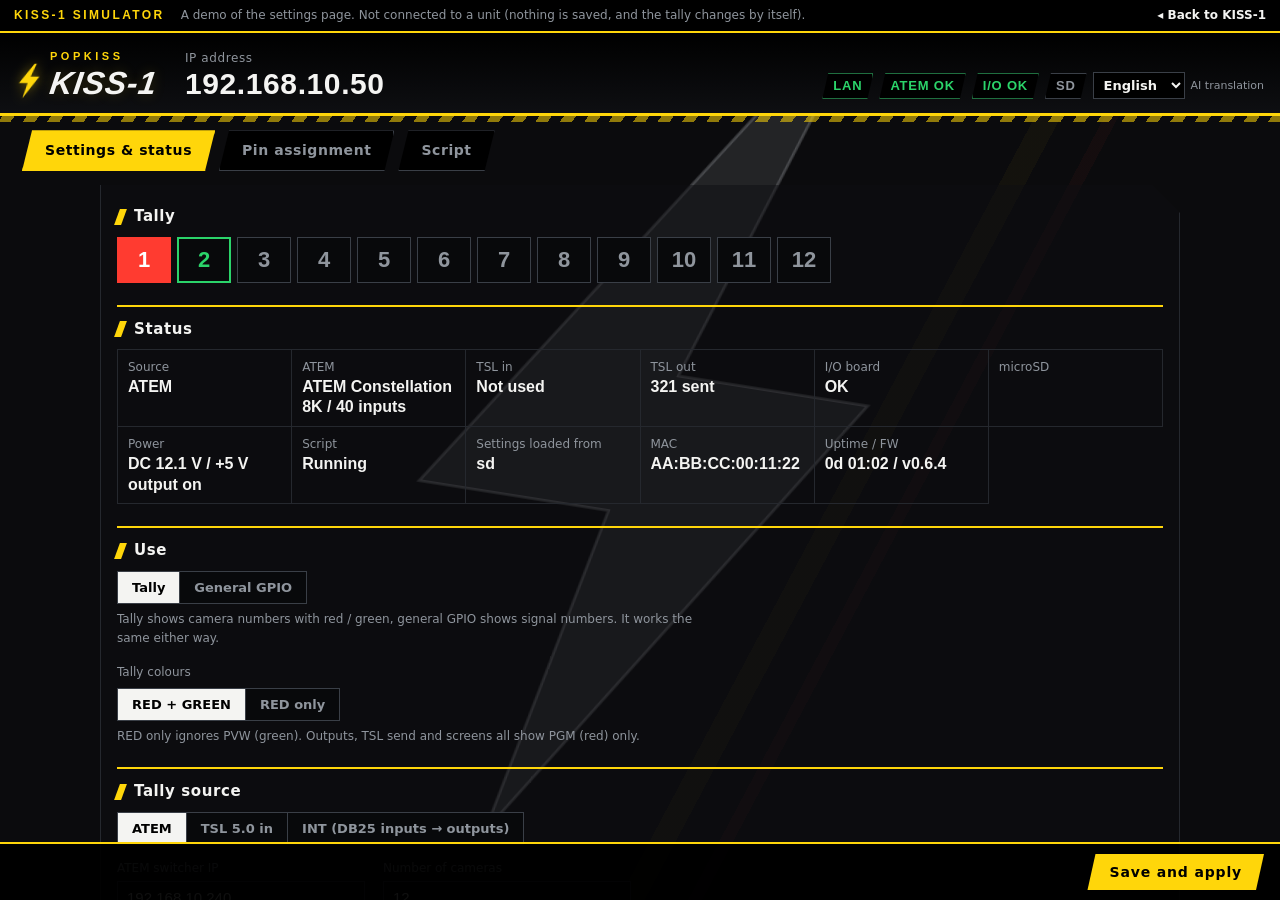
==== commit 53142028: "シミュレーターと開発者資料をファーム v0.6.4 に更新" ====
--- a/kiss-1-sim.html
+++ b/kiss-1-sim.html
@@ -22,7 +22,7 @@
 document.getElementById('simback').textContent=SIMJA?'◂ KISS-1 のページへ':'◂ Back to KISS-1';
 if(!SIMJA)document.title='KISS-1 Settings Page Simulator — POPKISS';
 const SCR={state:1,delay:false,loops:0,words:212,vars:44,us:41,pins:0,ov:[]};
-const ST={name:"KISS-1",ver:"v0.6.1",scr:1,lang:0,usage:0,tallyColor:0,ip:"192.168.10.50",mac:"AA:BB:CC:00:11:22",link:true,hasIp:true,dhcp:false,uptime:3725,src:"atem",srcOk:true,srcText:"ATEM OK",atem:{conn:true,product:"ATEM Constellation 8K",inputs:40,rx:12345,reconnects:0},ember:{conn:false,found:0,total:0,err:"",drops:0},tslInClients:0,tslOutClients:1,tslRx:0,tslAge:-1,tslOut:321,cams:12,tally:[1,2,0,0,0,0,0,0,0,0,0,0],sense:0,relays:0,gnd:0,k26:false,k27:true,v5:true,vin:12140,io:[true,true,true,true,true],i2cErr:0,repairs:0,sd:true,sdMsg:"",cfgFrom:"sd",warn:[],restart:false,fwMax:1900000};
+const ST={name:"KISS-1",ver:"v0.6.4",scr:1,lang:0,usage:0,tallyColor:0,ip:"192.168.10.50",mac:"AA:BB:CC:00:11:22",link:true,hasIp:true,dhcp:false,uptime:3725,src:"atem",srcOk:true,srcText:"ATEM OK",atem:{conn:true,product:"ATEM Constellation 8K",inputs:40,rx:12345,reconnects:0},ember:{conn:false,found:0,total:0,err:"",drops:0},tslInClients:0,tslOutClients:1,tslRx:0,tslAge:-1,tslOut:321,cams:12,tally:[1,2,0,0,0,0,0,0,0,0,0,0],sense:0,relays:0,gnd:0,k26:false,k27:true,v5:true,vin:12140,io:[true,true,true,true,true],i2cErr:0,repairs:0,sd:true,sdMsg:"",cfgFrom:"sd",warn:[],restart:false,fwMax:1900000};
 const CF={usage:0,tallyColor:0,lang:0,dhcp:false,ip:"192.168.10.50",mask:"255.255.255.0",gw:"192.168.10.1",source:"atem",atem:"192.168.10.240",tslInProto:0,tslInIp:"0.0.0.0",tslInGroup:"",tslOutProto:0,emberIp:"0.0.0.0",emberPort:9000,emberMode:0,emberPgm:"",emberPvw:"",emberBase:1,emberPgmVal:1,emberPvwVal:2,tslInPort:8900,tslInBase:0,tslInScreen:0,tslInLamp:1,tslInTimeout:0,tslOut:true,tslOutIp:"192.168.10.20",tslOutPort:8901,tslOutBase:0,tslOutScreen:0,tslOutLamp:1,cams:12};
 CF.lang=SIMJA?0:1;
 const PI={pins:["Op1","Ov1","Op2","Ov2","Sp5","Sv5","Ip7","Iv7","G","G","G","G","X","X","Y","X","-","-","-","-","-","-","-","-","G"],com:"5v",inv:false,cams:12,maxCam:40,presets:[],builtin:[{id:0,name:""},{id:1,name:""}]};
@@ -82,7 +82,7 @@
    if(b.op==='delete'){delete st[b.id];return{ok:true}}
    if(b.op==='copy'){const id=pick(ot,x.name,b.where!=='sd');if(!id)return{ok:false,err:'preset_full'};ot[id]=Object.assign(JSON.parse(JSON.stringify(x)),{id});return{ok:true,id}}}
   return {ok:true}};
-const PAGES={main:"<!doctype html><html lang=ja><head><meta charset=utf-8><meta name=viewport content='width=device-width,initial-scale=1,viewport-fit=cover'><title>KISS-1<\/title><style>\n:root{--panel:#0b0b0d;--deck:#131418;--well:#08090b;--line:#25282e;--line2:#3a3f47;--fg:#f4f4f2;--dim:#8f959d;\n--volt:#ffd60a;--volt2:#ffb000;--plate:rgba(14,15,18,.5);\n--red:#ff3b30;--green:#2bd46a;--gpi:#43b8ff;--gpo:#ffae1a;--com:#f2f2f2;--sink:#c39bff;--gndc:#8d99a6;--scr:#ff6ec7;--bad:#ff5a4f;\n--num:\"Bahnschrift\",\"DIN Alternate\",\"DIN Condensed\",\"Arial Narrow\",sans-serif;\n--txt:\"Hiragino Sans\",\"Hiragino Kaku Gothic ProN\",\"Yu Gothic UI\",\"Meiryo\",\"Microsoft YaHei\",\"PingFang SC\",\"Malgun Gothic\",\"Apple SD Gothic Neo\",system-ui,sans-serif;color-scheme:dark}\n*{box-sizing:border-box}\nbody{margin:0;min-height:100vh;color:var(--fg);font:14px/1.55 var(--txt);font-variant-numeric:tabular-nums;background:var(--panel) linear-gradient(118deg,transparent 0 62%,rgba(255,214,10,.035) 62% 63.5%,transparent 63.5% 66%,rgba(255,59,48,.04) 66% 66.8%,transparent 66.8%) fixed}\nbody:before{content:\"\";position:fixed;z-index:-1;left:50%;top:50%;height:94vh;width:calc(94vh * .77);max-width:118vw;max-height:154vw;background:url(\"data:image/svg+xml,%3Csvg xmlns='http://www.w3.org/2000/svg' viewBox='-1 -1 26 34'%3E%3Cpath d='M15 0 3 18h8L8 32 21 12h-8l4-12z' fill='%239aa0a8' fill-opacity='.16' stroke='%23d4d8de' stroke-opacity='.22' stroke-width='.12' stroke-linejoin='miter'/%3E%3C/svg%3E\") no-repeat center/contain;transform:translate(-50%,-50%) rotate(9deg);pointer-events:none}\na{color:inherit}\n.top{display:flex;flex-wrap:wrap;align-items:flex-end;gap:10px 28px;padding:18px max(16px,env(safe-area-inset-right)) 14px max(16px,env(safe-area-inset-left));background:linear-gradient(180deg,#000 0,#0e0f12 100%);border-bottom:3px solid var(--volt);position:relative}\n.top:after{content:\"\";position:absolute;left:0;right:0;bottom:-9px;height:6px;background:repeating-linear-gradient(-55deg,var(--volt) 0 10px,transparent 10px 20px);opacity:.55;pointer-events:none}\n.mark{display:flex;align-items:flex-end;gap:8px}\n.mark .bolt{width:26px;height:36px;fill:var(--volt);filter:drop-shadow(0 0 6px rgba(255,214,10,.45));transform:skewX(-8deg)}\n.mark b{display:block;font:italic 800 32px/1 var(--num);letter-spacing:.02em;text-transform:uppercase;transform:skewX(-8deg);text-shadow:0 0 14px rgba(255,214,10,.18)}\n.mark small{display:block;font:700 11px/1 var(--num);letter-spacing:.32em;color:var(--volt);margin-bottom:5px}\n.ip{font:600 30px/1 var(--num);letter-spacing:.02em}\n.ip small{display:block;font:12px/1.2 var(--txt);color:var(--dim);margin-bottom:4px}\n.chips{display:flex;gap:6px;flex-wrap:wrap;margin-left:auto;align-items:center}\n.chip{border:1px solid var(--line2);padding:3px 10px;font:700 13px/1.4 var(--num);letter-spacing:.06em;color:var(--dim);background:#000;clip-path:polygon(6px 0,100% 0,calc(100% - 6px) 100%,0 100%)}\n.chip.ok{color:var(--green);border-color:#1f6e3f}.chip.ng{color:#fff;background:var(--bad);border-color:var(--bad)}\nspan.ai{font-size:11px;color:var(--dim)}\nselect.lang{width:auto;font:600 13px/1.2 var(--txt);padding:4px 6px;background:#000}\nnav{display:flex;gap:4px;padding:14px max(16px,env(safe-area-inset-right)) 0 max(22px,env(safe-area-inset-left));background:transparent}\nnav{flex-wrap:wrap}\nnav a{padding:9px 22px 8px;text-decoration:none;color:var(--dim);font-weight:700;letter-spacing:.04em;background:#000;border:1px solid var(--line2);clip-path:polygon(10px 0,100% 0,calc(100% - 10px) 100%,0 100%)}\nnav a:hover{color:var(--fg)}\nnav a.on{color:#000;background:var(--volt);border-color:var(--volt)}\nmain{max-width:1080px;margin:14px auto 0;padding:22px max(16px,env(safe-area-inset-right)) 104px max(16px,env(safe-area-inset-left));display:flex;flex-direction:column;gap:22px;background:var(--plate);border-left:1px solid var(--line);border-right:1px solid var(--line);clip-path:polygon(0 0,calc(100% - 28px) 0,100% 28px,100% 100%,0 100%)}\nh2{font:800 15px/1.3 var(--txt);margin:0 0 10px;display:flex;align-items:baseline;gap:10px;flex-wrap:wrap;letter-spacing:.04em}\nh2:before{content:\"\";align-self:center;width:7px;height:16px;background:var(--volt);transform:skewX(-20deg);flex:none}\nh2 .sub{font-weight:400;font-size:12px;color:var(--dim);letter-spacing:0}\n.sec{border-top:1px solid var(--line);padding-top:14px;position:relative}\n.sec:before{content:\"\";position:absolute;left:0;right:0;top:-1px;height:2px;background:var(--volt)}\n.grid{display:grid;grid-template-columns:repeat(auto-fill,minmax(200px,1fr));gap:12px 18px}\nlabel.f{display:flex;flex-direction:column;gap:4px;font-size:12px;color:var(--dim);min-width:0}\ninput,select{font:500 15px/1.2 var(--num);color:var(--fg);background:var(--well);border:1px solid var(--line2);padding:7px 9px;border-radius:0;width:100%;min-width:0}\ninput:hover,select:hover{border-color:#5a616b}\ninput:focus,select:focus,button:focus-visible,.seg button:focus-visible{outline:2px solid var(--volt);outline-offset:1px}\ninput[type=checkbox]{width:16px;height:16px;accent-color:var(--volt)}\n.chk{display:flex;align-items:center;gap:7px;font-size:13px;color:var(--fg)}\n.seg{display:inline-flex;flex-wrap:wrap;border:1px solid var(--line2);background:var(--well)}\n.seg button{font:700 13px/1 var(--txt);background:var(--well);color:var(--dim);border:0;border-right:1px solid var(--line2);padding:9px 14px;cursor:pointer}\n.seg button:hover{color:var(--fg)}\n.seg button:last-child{border-right:0}\n.seg button.on{background:var(--fg);color:#000}\nbutton.b{font:800 14px/1 var(--txt);letter-spacing:.06em;background:var(--volt);color:#000;border:0;padding:11px 22px;cursor:pointer;clip-path:polygon(8px 0,100% 0,calc(100% - 8px) 100%,0 100%)}\nbutton.b:hover{background:#ffe24d}\nbutton.g{background:var(--line2);color:var(--fg)}\nbutton.g:hover{background:#4a515a}\nbutton.b:disabled{opacity:.35;cursor:default}\n.note{font-size:12px;color:var(--dim);margin:6px 0 0;max-width:80ch}\n.warn{border-left:3px solid var(--gpo);background:#2a2316;padding:9px 12px;font-size:13px}\n.warn.bad{border-color:var(--bad);background:#2d1a19}\n.bar{position:fixed;left:0;right:0;bottom:0;background:rgba(0,0,0,.94);border-top:2px solid var(--volt);padding:10px max(16px,env(safe-area-inset-right)) calc(10px + env(safe-area-inset-bottom)) max(16px,env(safe-area-inset-left));display:flex;gap:10px;align-items:center;flex-wrap:wrap;z-index:5}\n.bar .msg{font-size:13px;color:var(--dim);margin-right:auto}\n.bar .msg.err{color:var(--bad)}\n.hide{display:none!important}\n@media(max-width:600px){nav a{padding:9px 14px 8px}.pre .row .nm{flex-basis:100%}main{clip-path:none}.mark b{font-size:28px}.ip{font-size:24px}}\n\n.tally{display:flex;flex-wrap:wrap;gap:6px}\n.key{width:54px;height:46px;border:1px solid var(--line2);background:var(--well);display:flex;align-items:center;justify-content:center;font:600 22px/1 var(--num);color:var(--dim)}\n.key.pgm{background:var(--red);border-color:var(--red);color:#fff}\n.key.pvw{border:2px solid var(--green);color:var(--green)}\n.key.pgm.pvw{box-shadow:inset 0 -6px 0 var(--green)}\n.key.sig{width:44px;height:38px;font-size:18px}\n.key.on{background:var(--fg);border-color:var(--fg);color:var(--panel)}\n.st{display:grid;grid-template-columns:repeat(auto-fill,minmax(170px,1fr));border-top:1px solid var(--line);border-left:1px solid var(--line)}\n.st div{border-right:1px solid var(--line);border-bottom:1px solid var(--line);padding:8px 10px;font-size:12px;color:var(--dim);min-width:0}\n.st b{display:block;font:600 16px/1.3 var(--num);color:var(--fg);overflow-wrap:anywhere}\n.pre{display:flex;flex-direction:column;gap:8px}\n.pre .row{display:flex;gap:8px;align-items:center;flex-wrap:wrap;border-bottom:1px solid var(--line);padding:6px 0}\n.pre .nm{flex:1;min-width:140px;font-size:13px}\n.pre .nm small{display:block;color:var(--dim);font-size:11px}\n.pre button{font:600 12px/1 var(--txt);padding:7px 10px}\n.sttab td{padding:6px 10px;border-bottom:1px solid var(--line);font-size:13px;vertical-align:top}\n.sttab td.r{font:700 12px/1.4 var(--num);letter-spacing:.06em;width:44px}\n.sttab td.r.ok{color:var(--green)}.sttab td.r.ng{color:#fff;background:var(--bad)}\n.sttab td.d{font-family:var(--num);color:var(--dim);overflow-wrap:anywhere}\n.cpgs{display:grid;grid-template-columns:repeat(auto-fit,minmax(min(100%,340px),1fr));gap:4px 32px}\n.cph{font:700 12px/1.2 var(--txt);color:var(--dim);margin:6px 0 4px;letter-spacing:.06em}\n.lamps{display:flex;gap:14px;flex-wrap:wrap;padding-top:6px;align-items:center}\n.ov{position:fixed;inset:0;background:rgba(0,0,0,.68);display:flex;align-items:center;justify-content:center;padding:16px;z-index:20}\n.dlg{background:var(--deck);border:1px solid var(--line2);border-top:3px solid var(--gpo);max-width:460px;width:100%;padding:18px 18px 16px;display:flex;flex-direction:column;gap:12px}\n.dlg h3{margin:0;font:600 17px/1.3 var(--txt)}\n.dlg p{margin:0;font-size:13px;line-height:1.55;color:var(--dim)}\n.dlg p.now{color:var(--fg)}\n.chg{display:grid;grid-template-columns:auto 1fr;gap:4px 14px;align-items:baseline;font-size:12px;color:var(--dim);border:1px solid var(--line);padding:9px 11px;background:var(--well)}\n.chg b{font:600 15px/1.3 var(--num);color:var(--fg);overflow-wrap:anywhere}\n.btns{display:flex;gap:10px;justify-content:flex-end;flex-wrap:wrap}\n.prog{height:3px;background:var(--line);overflow:hidden}.prog i{display:block;height:100%;width:0;background:var(--fg);transition:width .9s linear}\n<\/style><\/head><body><header class=top><div class=mark><svg class=bolt viewBox='0 0 24 32' aria-hidden=true><path d='M15 0 3 18h8L8 32 21 12h-8l4-12z'/><\/svg><div><small>POPKISS<\/small><b>KISS-1<\/b><\/div><\/div><div class=ip><small data-t=ipLabel><\/small><span id=ip>-<\/span><\/div><div class=chips><span class=chip id=cLink>LAN<\/span><span class=chip id=cSrc>-<\/span><span class=chip id=cIo>I/O<\/span><span class=chip id=cSd>SD<\/span><select class=lang id=lang aria-label=Language><\/select><span class=ai data-t=aiNote><\/span><\/div><\/header><nav><a href='/' class='on' data-t=nav1><\/a><a href='/pins' class='' data-t=nav2><\/a><a href='/script' class='' data-t=nav3><\/a><\/nav>\n<main>\n<section>\n <h2><span data-t=hTally><\/span> <span class=sub id=tsub><\/span><\/h2>\n <div class=tally id=tally><\/div>\n<\/section>\n<section class=sec>\n <h2 data-t=hStatus><\/h2>\n <div class=st>\n  <div><span data-t=stSrc><\/span><b id=sSrc>-<\/b><\/div><div>ATEM<b id=sAtem>-<\/b><\/div><div><span data-t=stTslIn><\/span><b id=sTslIn>-<\/b><\/div><div style=\"display:none\">Ember+<b id=sEmber>-<\/b><\/div>\n  <div><span data-t=stTslOut><\/span><b id=sTslOut>-<\/b><\/div><div><span data-t=stIo><\/span><b id=sIo>-<\/b><\/div><div>microSD<b id=sSd>-<\/b><\/div>\n  <div><span data-t=stPow><\/span><b id=sPow>-<\/b><\/div><div><span data-t=stScr><\/span><b id=sScr>-<\/b><\/div><div><span data-t=stCfg><\/span><b id=sCfg>-<\/b><\/div><div>MAC<b id=sMac>-<\/b><\/div><div><span data-t=stUp><\/span><b id=sUp>-<\/b><\/div>\n <\/div>\n<\/section>\n\n<section class=sec>\n <h2 data-t=hUse><\/h2>\n <div class=seg id=usage><button data-v=0 data-t=useTally><\/button><button data-v=1 data-t=useGpio><\/button><\/div>\n <p class=note data-t=useNote><\/p>\n <div id=tcBox style=\"margin-top:16px\"><div style=\"font-size:12px;color:var(--dim);margin-bottom:6px\" data-t=hColor><\/div>\n  <div class=seg id=tcol><button data-v=0 data-t=colRG><\/button><button data-v=1 data-t=colRed><\/button><\/div>\n  <p class=note data-t=colNote><\/p><\/div>\n<\/section>\n\n<section class=sec>\n <h2 data-t=hSource><\/h2>\n <div class=seg id=source><button data-v=atem>ATEM<\/button><button data-v=tsl data-t=srcTsl><\/button><button data-v=ember style=\"display:none\">Ember+<\/button><button data-v=int data-t=srcInt><\/button><\/div>\n <div class=\"s-tsl\" style=\"margin-top:14px\"><div class=seg id=tinp><button data-v=0>UDP<\/button><button data-v=1 data-t=tinListen><\/button><button data-v=2 data-t=tinConnect><\/button><\/div><\/div>\n <div class=\"s-tsl tin-u\" style=\"margin-top:10px\"><div class=seg id=tinm><button data-v=0 data-t=imNormal><\/button><button data-v=1 data-t=imMc><\/button><\/div><p class=note id=imNote><\/p><\/div>\n <div class=\"grid\" style=\"margin-top:14px\">\n  <label class=\"f s-atem\"><span data-t=fAtem><\/span><input id=atem inputmode=decimal><\/label>\n  <label class=\"f s-tsl tin-c\"><span data-t=fTslInIp><\/span><input id=tslInIp inputmode=decimal><\/label>\n  <label class=\"f s-tsl\"><span data-t=fPort><\/span><input id=tslInPort type=number min=1 max=65535><\/label>\n  <label class=\"f s-tsl tin-g\"><span data-t=fTslGroup><\/span><input id=tslInGroup inputmode=decimal data-tp=phGroup><\/label>\n  <label class=\"f s-ember\"><span data-t=fEmberIp><\/span><input id=emberIp inputmode=decimal><\/label>\n  <label class=\"f s-ember\"><span data-t=fEmberPort><\/span><input id=emberPort type=number min=1 max=65535><\/label>\n  <label class=\"f s-ember\"><span data-t=fEmberBase><\/span><input id=emberBase type=number min=0 max=65535><\/label>\n  <label class=\"f s-tsl\"><span data-t=fTslInBase><\/span><input id=tslInBase type=number min=0 max=65534><\/label>\n  <label class=\"f s-tsl\"><span data-t=fScreen><\/span><input id=tslInScreen type=number min=0 max=65535 data-tp=phAll><\/label>\n  <label class=\"f s-tsl\"><span data-t=fTimeout><\/span><input id=tslInTimeout type=number min=0 max=3600><\/label>\n  <label class=\"f\"><span data-t=fCams><\/span><input id=cams type=number min=1 max=80><\/label>\n <\/div>\n <div class=\"lamps s-tsl\"><span class=note style=\"margin:0\" data-t=lampsIn><\/span>\n  <label class=chk><input type=checkbox id=li1>RH<\/label><label class=chk><input type=checkbox id=li2>TEXT<\/label><label class=chk><input type=checkbox id=li4>LH<\/label><\/div>\n <div class=\"s-ember\" style=\"margin-top:14px\">\n  <div class=seg id=emode><button data-v=0 data-t=emPair><\/button><button data-v=1 data-t=emSingle><\/button><\/div>\n  <div class=grid style=\"margin-top:12px;grid-template-columns:repeat(auto-fill,minmax(300px,1fr))\">\n   <label class=f><span class=em-pair data-t=fEmPgm><\/span><span class=em-single data-t=fEmVal><\/span><input id=emberPgm maxlength=63 spellcheck=false><\/label>\n   <label class=\"f em-pair\"><span data-t=fEmPvw><\/span><input id=emberPvw maxlength=63 spellcheck=false><\/label>\n  <\/div>\n  <div class=\"grid em-single\" style=\"margin-top:12px\">\n   <label class=f><span data-t=fEmPgmVal><\/span><input id=emberPgmVal type=number><\/label>\n   <label class=f><span data-t=fEmPvwVal><\/span><input id=emberPvwVal type=number><\/label>\n  <\/div>\n  <p class=note data-t=emNote><\/p>\n <\/div>\n <p class=\"note s-int\" data-t=intNote><\/p>\n<\/section>\n\n<section class=sec>\n <h2><span data-t=hTslOut><\/span> <span class=sub data-t=subTslOut><\/span><\/h2>\n <label class=chk><input type=checkbox id=tslOut><span data-t=send><\/span><\/label>\n <div class=\"tslo\" style=\"margin-top:12px\"><div class=seg id=toutp><button data-v=0>UDP<\/button><button data-v=1 data-t=tinConnect><\/button><button data-v=2 data-t=tinListen><\/button><\/div><\/div>\n <div class=\"tslo tout-u\" style=\"margin-top:10px\"><div class=seg id=toutm><button data-v=uni data-t=omUni><\/button><button data-v=bc data-t=omBc><\/button><button data-v=mc data-t=omMc><\/button><\/div><p class=note id=omNote><\/p><\/div>\n <div class=\"grid tslo\" style=\"margin-top:12px\">\n  <label class=\"f tout-ip\"><span id=outIpLbl data-t=fOutIp><\/span><input id=tslOutIp inputmode=decimal><\/label>\n  <label class=f><span data-t=fPort><\/span><input id=tslOutPort type=number min=1 max=65535><\/label>\n  <label class=f><span data-t=fOutBase><\/span><input id=tslOutBase type=number min=0 max=65534><\/label>\n  <label class=f>SCREEN<input id=tslOutScreen type=number min=0 max=65534><\/label>\n <\/div>\n <div class=\"lamps tslo\"><span class=note style=\"margin:0\" data-t=lampsOut><\/span>\n  <label class=chk><input type=checkbox id=lo1>RH<\/label><label class=chk><input type=checkbox id=lo2>TEXT<\/label><label class=chk><input type=checkbox id=lo4>LH<\/label><\/div>\n <p class=\"note tslo gonly\" data-t=gpioTslNote><\/p>\n<\/section>\n\n<section class=sec>\n <h2><span data-t=hNet><\/span> <span class=sub data-t=subNet><\/span><\/h2>\n <label class=chk><input type=checkbox id=dhcp><span data-t=dhcp><\/span><\/label>\n <div class=\"grid net\" style=\"margin-top:12px\">\n  <label class=f><span data-t=fIp><\/span><input id=ipa inputmode=decimal><\/label>\n  <label class=f><span data-t=fMask><\/span><input id=mask inputmode=decimal><\/label>\n  <label class=f><span data-t=fGw><\/span><input id=gw inputmode=decimal><\/label>\n <\/div>\n<\/section>\n<section class=sec>\n <h2><span data-t=hCfgPre><\/span><span class=sub data-t=subCfgPre><\/span><\/h2>\n <div class=cpgs>\n  <div><h3 class=cph><span data-t=cpInt><\/span> <span id=cpUc><\/span><\/h3><div class=pre id=cpU><\/div><\/div>\n  <div><h3 class=cph>microSD <span id=cpSc><\/span><\/h3><div class=pre id=cpS><\/div><\/div>\n <\/div>\n <div style=\"display:flex;gap:8px;margin-top:14px;flex-wrap:wrap;align-items:center;max-width:720px\"><input id=cpname maxlength=16 data-tp=phCpName style=\"flex:1;width:auto;min-width:180px\"><div class=seg id=cpwhere><button data-v=unit data-t=cpInt><\/button><button data-v=sd>microSD<\/button><\/div><button class=\"b g\" id=cpsave type=button style=\"white-space:nowrap\" data-t=cpSave><\/button><\/div>\n <p class=note data-t=cpNote><\/p>\n<\/section>\n<section class=sec>\n <h2><span data-t=hSt><\/span><span class=sub data-t=subSt><\/span><\/h2>\n <div style=\"display:flex;gap:10px;align-items:center;flex-wrap:wrap\"><button class=\"b g\" id=stRun type=button data-t=stRun><\/button><span class=note id=stSum style=\"margin:0\"><\/span><\/div>\n <div class=\"tbl hide\" id=stBox style=\"margin-top:10px\"><table class=sttab><tbody id=stRows><\/tbody><\/table><\/div>\n <p class=note data-t=stNote><\/p>\n<\/section>\n<section class=sec>\n <h2><span data-t=hFw><\/span> <span class=sub id=fwNow><\/span><\/h2>\n <div style=\"display:flex;gap:10px;align-items:center;flex-wrap:wrap\">\n  <input type=file id=fwFile accept=\".bin\" class=hide>\n  <button class=\"b g\" id=fwPick type=button data-t=fwPick><\/button>\n  <span id=fwName style=\"font:500 14px/1.3 var(--num);word-break:break-all\"><\/span>\n  <button class=b id=fwGo type=button data-t=fwBtn disabled><\/button>\n <\/div>\n <div class=\"prog hide\" id=fwProg style=\"margin-top:12px;height:6px\"><i><\/i><\/div>\n <p class=note id=fwMsg><\/p>\n <p class=note data-t=fwNote><\/p>\n<\/section>\n<p class=note><span data-t=fileNote><\/span> <a href=\"/kiss1.txt\" data-t=dl><\/a><\/p>\n<\/main>\n<div class=bar><span class=msg id=msg><\/span>\n <button class=\"b g hide\" id=rst data-t=btnRestart><\/button><button class=b id=save data-t=btnSave><\/button><\/div>\n<div class=\"ov hide\" id=stDlg role=dialog aria-modal=true aria-labelledby=stT><div class=dlg>\n <h3 id=stT data-t=stTitle><\/h3>\n <p data-t=stBody><\/p>\n <label class=chk><input type=checkbox id=stUnpl><span data-t=stUnplugged><\/span><\/label>\n <div class=btns><button class=\"b g\" id=stNo data-t=stCancel><\/button><button class=b id=stGo data-t=stGo disabled><\/button><\/div>\n<\/div><\/div>\n<div class=\"ov hide\" id=rsDlg role=dialog aria-modal=true aria-labelledby=rsT><div class=dlg>\n <h3 id=rsT data-t=rsTitle><\/h3>\n <p id=rsB data-t=rsBody><\/p>\n <div class=chg><span data-t=rsNow><\/span><b id=rsCur><\/b><span data-t=rsNext><\/span><b id=rsNew><\/b><\/div>\n <div class=\"prog hide\" id=rsProg><i><\/i><\/div>\n <p class=\"now hide\" id=rsMsg><\/p>\n <div class=btns id=rsAsk><button class=\"b g\" id=rsLater data-t=rsLater><\/button><button class=b id=rsGo data-t=rsGo><\/button><\/div>\n <div class=\"btns hide\" id=rsFailB><button class=b id=rsOpenBtn data-t=rsOpen><\/button><\/div>\n<\/div><\/div>\n<script>\nconst LANGS=['ja','en','es','zh','ko'],LANG_NAMES=['日本語','English','Español','中文','한국어'];\nconst L={\nja:{hRefNet:'LAN（UDP・TCP・HTTP・OSC・TSL）',netNote:'通信の関数は相手を待たずにすぐ戻るので、相手がいなくてもタリーや Web は止まりません。TCP は同時に 3 本まで、HTTP は 1 つずつです。IP は \"192.168.10.50\" のように書くか IP(192, 168, 10, 50) です。tslOut(0) で止めた本体の TSL 送信は、スクリプトが止まると設定どおりに戻ります。',n1:'受け取るポートを開く（マルチキャストのグループも指定できる）',n2:'文字と数値を並べて 1 つのパケットで送る',n3:'次のパケットを受け取って長さを返す（なければ 0）。中身は rx… で調べる',n4:'受け取ったパケットの送り元（返事を送るときに使う）',n5:'配列でバイナリを送る・受け取る（1 要素 = 1 バイト）',n6:'接続を始めて番号（1〜3）を返す。つながるのを待たずに戻る',n7:'1 つながっている / 0 つないでいる途中 / -1 切れた・失敗',n8:'文字と数値を並べて送る / 配列で送る',n9:'1 行届いていたら rx に入れて 1 を返す（改行で区切るテキストの機器向け）',n10:'届いているバイト数 / 1 バイト読む（なければ -1）/ 切る',n11:'HTTP GET を始める（待たずに戻る。同時に 1 つ）',n12:'0 まだ / 200 など 終わった / -1 失敗。httpBody() で中身を rx に入れる',n13:'OSC を送る（数値は int、\"文字\" は string）',n14:'受け取った OSC のアドレスを調べる / i 番目の引数（float は整数に）',n15:'TSL 5.0 を UDP で 1 件送る（OFF で消灯）',n16:'本体の TSL 送信を止める（0）・動かす（1）',n17:'受け取った文字と同じ / で始まる / を含む',n18:'受け取った文字の i 番目の数値 / 長さ / i バイト目（なければ -1）',n19:'IP アドレスを 1 つの数にする',ex7:'UDP の \"GO\" でピン 13 を 0.5 秒オン',ex8:'GPI で vMix をカット（HTTP）',ex9:'GPI で Videohub を切り替え（TCP）',ex10:'GPI の変化を OSC で送る',ex11:'タリーを自分で TSL 送信（本体の送信は止める）',ke22:'IP アドレスの書き方が違います：\"{name}\"',\nnav3:'スクリプト',stScr:'スクリプト',scr0:'停止中',scr1:'実行中',scr2:'エラーで停止',scr3:'完了（loop() なし）',hScript:'スクリプト',subScript:'Arduino と同じ書き方（setup() と loop()）で本体の上で動きます',scAuto:'電源を入れたら自動で実行',scAutoNote:'電源を入れるときに USER ボタンを押していると実行しません。',scLoops:'loop() {n} 回',scUs:'1 回 {n} µs',scPins:'SCRIPT ピン',scNoPins:'SCRIPT に割り当てたピンはありません（「ピン割り当て」で SCRIPT にします）',scOv:'タリーの上書き',scOvNone:'なし',exPick:'例を入れる…',btnOpen:'PC から開く',btnDl:'PC に保存',btnCheck:'検証',btnSaveOnly:'保存',btnRun:'保存して実行',btnStop:'停止',scSize:'{n} / {m} バイト',unsavedS:'未保存の変更があります',msgChecked:'エラーはありません',msgSaved:'保存しました',msgSavedErr:'保存しましたが、エラーがあります',msgRunning:'保存して実行しました',msgStopped:'停止しました',msgReplace:'エディタの内容を例に置き換えますか？（保存していない変更は消えます）',msgLeave:'保存していない変更があります',eScriptBig:'スクリプトが長すぎます（16KB まで）',kLine:'{n} 行目',kEnd:'ファイルの終わり',kRun:'実行中のエラー',hConsole:'コンソール',subConsole:'Serial.print の出力と、本体からのメッセージ',btnClear:'表示を消す',conLost:'（古い出力は消えました）',hRef:'使える関数',refNote:'計算はすべて 32 ビットの整数です。float・String・ポインタは使えません。停止したときやエラーのときは、SCRIPT ピンはすべてオフになり、タリーの上書きも解除されます。loop() は約 1 ms ごとに呼ばれ、delay() の間も本体のほかの動作は止まりません。',keyNote:'Tab で字下げ、Ctrl+S で保存、Ctrl+Enter で保存して実行',r1:'ピン 1〜25 の入力。接点が閉じていると 1（GPI 反転の設定に従う）',r2:'SCRIPT に割り当てたピンをオン・オフ（ほかのピンは無視）',r3:'指定したミリ秒だけ待つ',r4:'起動してからの時間（ミリ秒・マイクロ秒）',r5:'入力元のタリー：0 消灯 / 1 PGM / 2 PVW / 3 両方',r6:'入力元のタリーが PGM（赤）/ PVW（緑）なら 1',r7:'カメラのタリーを上書き。GPO・TSL 送信・画面すべてに反映',r8:'赤・緑の片方だけ上書き',r9:'上書きをやめて入力元に戻す（引数なし = 全カメラ）',r10:'設定のカメラ台数',r11:'下のコンソールに表示（\"文字\"、数値、print(x, HEX)）',r12:'Arduino と同じ計算',r13:'乱数',r14:'使える型（すべて整数）。if / for / while / do / switch / 関数 / 再帰も使えます',ex1:'点滅（ピン 13）',ex2:'GPI のピン 1 で CAM 3 を赤に',ex3:'CAM 1 が ON AIR の間、ピン 14 を点滅',ex4:'どれかが ON AIR ならピン 15',ex5:'タリーの変化をコンソールに表示',ex6:'ピン 2 が閉じたらピン 16 に 0.2 秒パルス',exPins:'使うピンは「ピン割り当て」で SCRIPT にしてください',ke1:'「{name}」のあたりの書き方が違います',ke2:'{name} が必要です',ke3:'「{name}」が見つかりません（変数の宣言を確認）',ke4:'関数「{name}」がありません',ke5:'「{name}」はもう定義されています',ke6:'「{name}」の引数の数が違います',ke7:'ここには代入できません',ke8:'const の値は変えられません',ke9:'「{name}」は使えません（使えるのは int・long・byte・bool などの整数だけ）',ke10:'定数が必要です（配列の大きさ・case）',ke11:'配列「{name}」の大きさか初期値が正しくありません',ke12:'プログラムが大きすぎます（{name}）',ke13:'break / continue はループの中でだけ使えます',ke14:'setup() も loop() もありません',ke15:'使えない文字か数値です：{name}',ke16:'コメント /* が閉じていません',ke17:'{name} は使えません（使えるのは #define 名前 値 と #include だけ）',ke18:'入れ子が深すぎます',ke19:'case が重複しています：{name}',ke20:'配列「{name}」は [ ] を付けて使ってください',ke21:'スクリプトが長すぎます（16KB まで）',ke40:'0 で割りました',ke41:'配列の範囲外です：{name}',ke42:'関数の呼び出しが深すぎます（再帰）',ke43:'ピン番号は 1〜25 です（{name}）',ke44:'カメラ番号は 1〜40 です（{name}）',mScr:'SCRIPT',lgScr:'SCRIPT',wScrStop:'SCRIPT のピンがありますが、スクリプトが動いていません（「スクリプト」のページ）',scrNote:'SCRIPT のピンはスクリプトの digitalWrite でオン・オフします。GPO は COM とつながり、GND GPO は本体の GND に落とします。',\naiNote:'',ipLabel:'IP アドレス',nav1:'設定と状態',nav2:'ピン割り当て',lanOff:'LAN 未接続',ioNg:'I/O 異常',sdNone:'SD なし',noResp:'応答なし',\nhTally:'タリー',hTally_g:'信号',tallyOff:'入力元とつながっていないので全部消灯しています',hStatus:'状態',stSrc:'入力元',stTslIn:'TSL 受信',stTslOut:'TSL 送信',\nstIo:'I/O 基板',stCfg:'設定の読み込み元',stUp:'稼働時間 / FW',unused:'使っていない',conn:'接続中',notConn:'接続していません',inputs:'{n} 入力',\ntslNotYet:'まだ届いていません',tslNoSw:'スイッチャーにつながっていません',pkts:'{n} 件 / {s} 秒前',clients:'{n} 台接続',\nemberFound:'パス {a} / {b} 見つかった',notSending:'送っていない',sent:'{n} 件送信',outNoPeer:'接続先につながっていません',ioOk:'正常',ioNoAns:'応答なし',\nsdNoCard:'入っていません',days:'日',waiting:'（待機中）',\nhUse:'使い方',useTally:'タリー',useGpio:'汎用 GPIO',hColor:'タリーの色',colRG:'RED + GREEN',colRed:'RED のみ',colNote:'RED のみにすると PVW（緑）は使いません。GPO・TSL 送信・画面すべて PGM（赤）だけになります。',fixPvw:'全部 赤（PGM）にする',wPvwRed:'緑（PVW）に割り当てたピンがあります。RED のみでは動きません。赤（PGM）に割り当て直してください。',useNote:'タリーはカメラ番号と赤・緑、汎用 GPIO は信号番号で表示します。中の動きは同じです。',\nhSource:'タリーの入力元',hSource_g:'信号の入力元',srcTsl:'TSL 5.0 受信',srcInt:'INT（DB25 の GPI → GPO）',\ntinListen:'TCP（こちらで待ち受け）',tinConnect:'TCP（こちらから接続）',fTslInIp:'接続するスイッチャーの IP',fTslInIp_g:'接続する機器の IP',fPort:'ポート',\nfEmberIp:'Ember+ 機器の IP',fEmberPort:'ポート（TCP）',fEmberBase:'CAM1 の {n}',fEmberBase_g:'信号 1・2 の {n}',fAtem:'ATEM スイッチャーの IP',\nfTslInBase:'CAM1 にする TSL の番号（INDEX）',fTslInBase_g:'信号 1・2 にする TSL の番号（INDEX）',fScreen:'SCREEN（空欄 = すべて）',phAll:'すべて',\nfTimeout:'途切れたら消灯するまでの秒数（0 = 消さない）',fCams:'カメラ台数',fCams_g:'信号の数',lampsIn:'受信するランプ',\nemPair:'PGM と PVW が別のパラメーター',emPair_g:'奇数と偶数の信号が別のパラメーター',emSingle:'1 つの値で表す',\nfEmPgm:'PGM（赤）のパス',fEmPgm_g:'奇数の信号のパス',fEmVal:'値のパス',fEmPvw:'PVW（緑）のパス',fEmPvw_g:'偶数の信号のパス',\nfEmPgmVal:'PGM（赤）になる値',fEmPgmVal_g:'奇数の信号になる値',fEmPvwVal:'PVW（緑）になる値',fEmPvwVal_g:'偶数の信号になる値',\nemNote:'パスは名前を / でつなぐ（例 Tally/Source {n}/PGM）か、番号を . でつなぎます（例 1.2.{n}.1）。{n} が番号に置き換わります。パラメーターは true か 0 以外の値でオンになります。',\nintNote:'DB25 の GPI ピンの状態を、同じ番号の GPO ピンへそのまま出します。どのピンを何番にするかは「ピン割り当て」で決めます。',\nhTslOut:'TSL 5.0 送信',subTslOut:'受けたタリーを TSL で送る（LORA-TALLY 親機など）',subTslOut_g:'信号を TSL で送る（もう 1 台の KISS-1 など）',send:'送信する',\nfOutIp:'送り先の IP',fOutBase:'CAM1 の TSL 番号（INDEX）',fOutBase_g:'信号 1・2 の TSL 番号（INDEX）',lampsOut:'点けるランプ',\ngpioTslNote:'TSL では 2 つの信号を 1 つの番号で送ります（奇数の信号 = 赤、偶数の信号 = 緑）。',\nhNet:'ネットワーク',subNet:'変えたら再起動で切り替わります',dhcp:'DHCP で自動取得する',fIp:'IP アドレス',fMask:'サブネットマスク',fGw:'ゲートウェイ',\nfileNote:'設定は本体に保存され、microSD が入っていれば kiss1.txt にも書き込みます。起動時に microSD の kiss1.txt があれば、そちらが優先です。',dl:'今の設定ファイルをダウンロード',\nbtnSave:'保存して反映',btnRestart:'再起動して切り替える',unsaved:'保存していない変更があります',saved:'保存しました',savedSd:'（本体と microSD）',savedNoSd:'（本体。microSD なし）',\nsdFail:'。microSD への書き込みに失敗しました',restartWait:'ネットワークの変更が再起動待ちです',restartAfter:'。ネットワークの変更は再起動で切り替わります',\nrestarting:'再起動しています。IP を変えた場合は新しい IP で開き直してください',\nhFw:'ファームの更新',fwNow:'今のファーム {v}',fwPick:'ファイルを選ぶ',fwBtn:'アップデート',fwNote:'本体だけの .bin を選びます（merged.bin は不可）。設定は残ります。microSD の直下に「KISS1」で始まり「.bin」で終わる名前（例：KISS1_FW.bin）で置いて電源を入れても更新できます（終わると名前の後ろに .done が付きます）。',fwTooBig:'このファイルは使えません。merged.bin ではなく、本体だけの .bin を選んでください。',fwReady:'{s} KB。「アップデート」を押してください。',fwBad:'ESP32 のファームではありません。',fwChip:'ESP32-S3 用のファームではありません。',fwConfirm:'アップデートします。終わるまでタリーと GPO は止まります。よろしいですか？',fwSend:'送っています… {p}%',fwDone:'アップデートしました。再起動しています',fwFail:'アップデートできませんでした（{e}）。今のファームのまま動いています。',rsTitle:'再起動が必要です',rsBusyT:'再起動しています',rsBody:'ネットワークの設定は再起動すると切り替わります。再起動中の数秒間、DB25 の GPO はすべて OFF になり、タリーも止まります。',rsNow:'現在',rsNext:'再起動後',rsDhcp:'DHCP（IP は本体の画面に表示）',rsGo:'今すぐ再起動',rsLater:'あとで',rsWait:'再起動しています… {s} 秒',rsSearch:'{a} に接続しています… {s} 秒',rsFail:'{a} に接続できません。本体の画面で IP を確かめて開いてください',rsOpen:'開く',\neValue:'「{f}」の値が正しくありません',ePins:'ピン割り当てが正しくありません',eCom:'COM の設定が正しくありません',eNameEmpty:'プリセットの名前を入れてください',\neNameChars:'名前に | # 改行 は使えません',ePresetFull:'プリセットは 8 個までです。どれかを消してください',eOther:'エラー: {c}',\nhDb:'DB25（背面から見た向き）',subDb:'ピンを押すと下の表のその行に移ります',lgIn:'GPI',lgOut:'GPO',lgNone:'未使用',lgRG:'R = PGM（赤）　G = PVW（緑）',lgRG_g:'数字 = 信号番号',\nlgRing:'白い輪 = 今つながっている',hPreset:'プリセット',builtin:'内蔵',savedP:'保存したもの',loadIn:'GPI として読み込む',loadOut:'GPO として読み込む',load:'読み込む',\ndel:'削除',delSure:'本当に削除',phPname:'名前を付けて今の割り当てを保存',savePreset:'保存',presetNote:'読み込んだだけでは反映されません。下の「保存して反映」で切り替わります。',\nbp0:'アナログオーディオケーブル（TASCAM DB25-XLR）',bp1:'Hollyland ワイヤレスタリー',bp2:'連番 24ch（RED のみ）',bp3:'連番 12ch（RED + GREEN）',\nhCom:'COM のつなぎ先',comIso:'絶縁 0V',comGnd:'本体の GND',comDry:'ドライ接点（どこにもつながない）',\nnoteIso:'COM ピンを絶縁された 0V につなぎます。GPI も GPO も使えます。',noteGnd:'COM ピンを本体の GND につなぎます。COM が GND でないと受けられない機器向けです。GPI を使うと絶縁がなくなります。',\nnoteDry:'COM ピンはどこにもつながず、GPO ピンと COM ピンの間が無電圧接点になります。GPI は使えません。',inv:'GPI を反転する（常時閉 NC の接点）',\nhPins:'ピンごとの割り当て',thPin:'ピン',thUse:'使い方',thCam:'カメラ',thCol:'色',thSig:'信号',thState:'状態',mIn:'GPI',mOut:'GPO',pgm:'PGM 赤',pvw:'PVW 緑',\ncomV5:'+5V（COM が +5V）',noteV5:'COM のピンが +5V になります（電源は最大 5A）。「+5V GPO」のピンはオンのとき +5V を出します。つないだ機器の GND は「GND」のピンへ戻してください。GPI は本体の GND 基準になり、GND のピンとの間の接点で受けます。+5V のピンは 1 本 0.3A、GND のピンは 1 本 1A までが目安です。DC 入力は 12V・3A 以上を使ってください。',mOut5:'+5V GPO',mSink:'GND GPO',lgSink:'GND GPO',wInRef:'GPI の相手になる COM か GND のピンがありません。',wIn5v:'+5V のときの GPI は GND のピンとの間の接点で受けます。GND のピンを作ってください。',w5vRet:'GND のピンがありません。つないだ機器の GND を戻す先として GND のピンを作ってください。',stPow:'電源',v5On:'+5V 出力中',pinsNote:'GND GPO はオンのときピンを本体の GND に落とします（外部電源の LED やリレーを引き込む使い方）。GND は常に本体の GND です。',\nhCfgPre:'設定のプリセット',subCfgPre:'本体に 8 個、microSD に何個でも',phCpName:'名前を付けて今の設定を保存',cpSave:'保存',cpNote:'保存して反映済みの設定（入力元・TSL・使い方・ピン割り当てなど）を保存します。本体には 8 個まで、microSD には kiss1_presets フォルダに何個でも置けます。ネットワークと言語は含まないので、読み込んでも IP アドレスは変わりません。同じ名前で保存すると上書きします。',cpNoSd:'microSD が入っていないので使えません。',cpEmpty:'まだ保存したプリセットはありません。',cpLoadSure:'もう一度押すと読み込み',cpLoaded:'「{name}」を読み込んで反映しました',cpSaved:'「{name}」を{to}に保存しました',cpDirty:'先に「保存して反映」を押してから、プリセットに保存してください',eNoSd:'microSD が入っていません',eSdWrite:'microSD に書き込めませんでした',ePresetEmpty:'そのプリセットは見つかりません',eNameLong:'名前が長すぎます',\ncpInt:'本体',cpNoInt:'本体の保存領域が使えません（書き込み時のパーティション設定を確認してください）',cpToSd:'SD へコピー',cpToInt:'本体へコピー',cpCopied:'「{name}」を{to}へコピーしました',eNoStorage:'保存先が使えません（microSD が入っていない など）',eWrite:'保存できませんでした',\nv5Title:'COM を +5V にします',v5Body:'COM のピンから +5V が出るようになります。安全のため、今 COM になっているピンはいったんすべて GND に変わります。+5V を出したいピンは、このあと「+5V」に設定し直してください。',v5Pins:'GND に変わるピン',v5None:'なし（COM のピンはありません）',v5Apply:'「保存して反映」を押すまで本体には反映されません。',v5Cancel:'キャンセル',v5Done:'COM を +5V にしました。COM だった {n} 本のピンは GND になっています',\nfTslGroup:'グループ番号',phGroup:'239.1.1.1 など',\nomUni:'1 台に送る',omBc:'全体に送る',omMc:'マルチキャスト',omNoteUni:'決めた 1 台にだけ送ります。送り先の IP を入れてください。',omNoteBc:'同じネットワークの全部の機器に送ります（255.255.255.255）。',omNoteMc:'グループ番号が同じ機器だけが受け取ります。受け側にも同じ番号を設定してください。迷ったら 239.1.1.1 のままで大丈夫です。',imNormal:'Normal',imMc:'マルチキャストも受ける',imNote:'送り側と同じグループ番号にしてください。迷ったら 239.1.1.1 のままで大丈夫です。',\nhSt:'セルフテスト',subSt:'DB25 を外して約 3 秒',stRun:'セルフテストを実行',stNote:'各ピンの K（COM へ）と Q（GND へ）を 1 本ずつオンにして、そのピンの入力だけが反応するかを調べます。ハンダブリッジやピンの取り違えもわかります。テスト中はタリー出力が止まります。',stTitle:'セルフテストを始めます',stBody:'DB25 のケーブルを外してください。テスト中（約 3 秒）はタリー出力が止まり、すべてのピンを順番に COM・GND・+5V へつなぎます。つないだままだと相手の機器に電気が流れます。',stUnplugged:'DB25 のケーブルを外しました',stGo:'テスト開始',stCancel:'キャンセル',stRunning:'テスト中…',stOk:'すべて OK',stNg:'NG が {n} 件あります',st_exp:'I/O チップ（XL9535 ×5）',st_idle:'待機中に反応する入力がない',st_k:'K（COM へ）と入力 ×25',st_kiso:'COM 浮き（K26 が切れる）',st_gnd:'COM を GND（K27）',st_q:'Q（GND へ）と入力 ×25',st_v5:'+5V（ショートなし）',st_eth:'LAN リンク',st_sd:'microSD 書き込み・読み込み',st_vin:'DC 入力電圧',eBusy:'アップデート中なので実行できません',\nwNoCom:'COM のピンがありません。どれかのピンを COM にしてください。',wDry:'ドライ接点では GPI が働きません。COM を「絶縁 0V」にするか、GND のピンを作ってください。',\nwGnd:'本体 GND と GPI を一緒に使うと、GPI 側の絶縁がなくなります。',wRange:'カメラ台数（{n} 台）より大きい番号があります。設定ページで台数を増やしてください。',\nwRange_g:'信号の数（{n}）より大きい番号があります。設定ページで信号の数を増やしてください。',\nbtnRevert:'元に戻す',loadedB:'「{name}」を{dir}として読み込みました。保存すると反映されます',loadedU:'「{name}」を読み込みました。保存すると反映されます',\ndeleted:'「{name}」を削除しました',savedAs:'「{name}」として保存しました',applied:'保存して反映しました'},\n\nen:{hRefNet:'LAN (UDP / TCP / HTTP / OSC / TSL)',netNote:'The network functions return at once without waiting for the other side, so tally and the web page keep running even when a peer is missing. Up to 3 TCP connections at a time, HTTP one at a time. Write an IP as \"192.168.10.50\" or IP(192, 168, 10, 50). When tslOut(0) has stopped the unit\\'s own TSL send, it goes back to the settings when the script stops.',n1:'Opens a port to receive on (a multicast group can be given)',n2:'Sends text and numbers together as one packet',n3:'Takes the next packet and returns its length (0 = none). Read it with rx…',n4:'Sender of the last packet (to send a reply)',n5:'Sends / receives binary with an array (one element = one byte)',n6:'Starts a connection and returns its number (1 to 3) without waiting',n7:'1 connected / 0 connecting / -1 closed or failed',n8:'Sends text and numbers / an array',n9:'When a whole line has arrived: puts it in rx and returns 1 (for devices with line based text)',n10:'Bytes waiting / reads one byte (-1 = none) / closes',n11:'Starts an HTTP GET (returns at once, one at a time)',n12:'0 running / 200 etc. done / -1 failed. httpBody() puts the body in rx',n13:'Sends OSC (numbers as int, \"text\" as string)',n14:'Checks the address of the received OSC / argument i (float becomes integer)',n15:'Sends one TSL 5.0 message over UDP (OFF turns it off)',n16:'Stops (0) / runs (1) the unit\\'s own TSL send',n17:'Received text equals / starts with / contains',n18:'Number i in the received text / length / byte i (-1 = none)',n19:'Makes one number of an IP address',ex7:'UDP \"GO\" turns pin 13 on for 0.5 s',ex8:'GPI cuts vMix (HTTP)',ex9:'GPI switches a Videohub (TCP)',ex10:'Send GPI changes as OSC',ex11:'Send the tally as TSL yourself (unit send off)',ke22:'Bad IP address: \"{name}\"',\nnav3:'Script',stScr:'Script',scr0:'Stopped',scr1:'Running',scr2:'Stopped by an error',scr3:'Finished (no loop())',hScript:'Script',subScript:'Written like an Arduino sketch (setup() and loop()) and run on the unit',scAuto:'Run automatically at power-on',scAutoNote:'Hold the USER button at power-on to start without the script.',scLoops:'loop() {n} times',scUs:'{n} µs per pass',scPins:'SCRIPT pins',scNoPins:'No pin is set to SCRIPT (set pins to SCRIPT on the pin assignment page)',scOv:'Tally override',scOvNone:'none',exPick:'Insert an example…',btnOpen:'Open from PC',btnDl:'Save to PC',btnCheck:'Verify',btnSaveOnly:'Save',btnRun:'Save and run',btnStop:'Stop',scSize:'{n} / {m} bytes',unsavedS:'Unsaved changes',msgChecked:'No errors',msgSaved:'Saved',msgSavedErr:'Saved, but it has an error',msgRunning:'Saved and running',msgStopped:'Stopped',msgReplace:'Replace the editor contents with the example? (unsaved changes are lost)',msgLeave:'There are unsaved changes',eScriptBig:'The script is too long (16 KB max)',kLine:'Line {n}',kEnd:'end of file',kRun:'Run time error',hConsole:'Console',subConsole:'Serial.print output and messages from the unit',btnClear:'Clear',conLost:'(older output was dropped)',hRef:'Functions',refNote:'All arithmetic is 32 bit integer. float, String and pointers are not available. When the script stops or hits an error, every SCRIPT pin turns off and the tally overrides are released. loop() is called about every 1 ms, and the rest of the unit keeps working during delay().',keyNote:'Tab indents, Ctrl+S saves, Ctrl+Enter saves and runs',r1:'Input of pin 1 to 25: 1 while the contact is closed (follows the GPI invert setting)',r2:'Turns a SCRIPT pin on or off (other pins are ignored)',r3:'Waits the given milliseconds',r4:'Time since power-on (ms / µs)',r5:'Tally from the source: 0 off / 1 PGM / 2 PVW / 3 both',r6:'1 when the source tally is PGM (red) / PVW (green)',r7:'Overrides the tally of a camera. GPO, TSL out and screens all follow',r8:'Overrides only red or only green',r9:'Gives the camera back to the source (no argument = all cameras)',r10:'Number of cameras in the settings',r11:'Prints to the console below (\"text\", numbers, print(x, HEX))',r12:'Same as Arduino',r13:'Random numbers',r14:'Types (all integers). if / for / while / do / switch / functions / recursion',ex1:'Blink (pin 13)',ex2:'GPI pin 1 makes CAM 3 red',ex3:'Blink pin 14 while CAM 1 is on air',ex4:'Pin 15 when any camera is on air',ex5:'Print tally changes',ex6:'0.2 s pulse on pin 16 when pin 2 closes',exPins:'Set the pins you use to SCRIPT on the pin assignment page',ke1:'Syntax error near \"{name}\"',ke2:'{name} expected',ke3:'\"{name}\" not found (check the declaration)',ke4:'No function \"{name}\"',ke5:'\"{name}\" is already defined',ke6:'Wrong number of arguments for \"{name}\"',ke7:'Cannot assign to this',ke8:'A const cannot be changed',ke9:'\"{name}\" is not supported (only integer types: int, long, byte, bool ...)',ke10:'A constant is needed (array size, case)',ke11:'Bad size or initializer for array \"{name}\"',ke12:'Program too large ({name})',ke13:'break / continue only inside a loop',ke14:'Neither setup() nor loop()',ke15:'Bad character or number: {name}',ke16:'Comment /* is not closed',ke17:'{name} is not supported (only #define NAME value and #include)',ke18:'Nested too deep',ke19:'Duplicate case: {name}',ke20:'Use the array \"{name}\" with [ ]',ke21:'The script is too long (16 KB max)',ke40:'Division by zero',ke41:'Array index out of range: {name}',ke42:'Calls nested too deep (recursion)',ke43:'Pin number must be 1 to 25 ({name})',ke44:'Camera number must be 1 to 40 ({name})',mScr:'SCRIPT',lgScr:'SCRIPT',wScrStop:'There are SCRIPT pins but no script is running (Script page)',scrNote:'SCRIPT pins are switched by digitalWrite in the script. GPO connects to COM, GND GPO pulls the pin to the unit GND.',\naiNote:'AI translation',ipLabel:'IP address',nav1:'Settings & status',nav2:'Pin assignment',lanOff:'No LAN',ioNg:'I/O error',sdNone:'No SD',noResp:'No response',\nhTally:'Tally',hTally_g:'Signals',tallyOff:'Source not connected, everything is off',hStatus:'Status',stSrc:'Source',stTslIn:'TSL in',stTslOut:'TSL out',\nstIo:'I/O board',stCfg:'Settings loaded from',stUp:'Uptime / FW',unused:'Not used',conn:'Connected',notConn:'Not connected',inputs:'{n} inputs',\ntslNotYet:'Nothing received yet',tslNoSw:'Not connected to the switcher',pkts:'{n} packets / {s} s ago',clients:'{n} connected',\nemberFound:'Paths found {a} / {b}',notSending:'Not sending',sent:'{n} sent',outNoPeer:'Destination not connected',ioOk:'OK',ioNoAns:'No answer',\nsdNoCard:'No card',days:'d',waiting:' (waiting)',\nhUse:'Use',useTally:'Tally',useGpio:'General GPIO',hColor:'Tally colours',colRG:'RED + GREEN',colRed:'RED only',colNote:'RED only ignores PVW (green). Outputs, TSL send and screens all show PGM (red) only.',fixPvw:'Make them all red (PGM)',wPvwRed:'Some pins are set to green (PVW). They do nothing in RED only. Set them to red (PGM).',useNote:'Tally shows camera numbers with red / green, general GPIO shows signal numbers. It works the same either way.',\nhSource:'Tally source',hSource_g:'Signal source',srcTsl:'TSL 5.0 in',srcInt:'INT (DB25 inputs → outputs)',\ntinListen:'TCP (listen)',tinConnect:'TCP (connect)',fTslInIp:'Switcher IP',fTslInIp_g:'Device IP',fPort:'Port',\nfEmberIp:'Ember+ device IP',fEmberPort:'Port (TCP)',fEmberBase:'{n} for CAM1',fEmberBase_g:'{n} for signals 1 / 2',fAtem:'ATEM switcher IP',\nfTslInBase:'TSL index for CAM1',fTslInBase_g:'TSL index for signals 1 / 2',fScreen:'SCREEN (blank = any)',phAll:'any',\nfTimeout:'Seconds before clearing when lost (0 = never)',fCams:'Number of cameras',fCams_g:'Number of signals',lampsIn:'Lamps to read',\nemPair:'Separate PGM and PVW parameters',emPair_g:'Separate parameters for odd and even signals',emSingle:'One value',\nfEmPgm:'PGM (red) path',fEmPgm_g:'Path of odd signals',fEmVal:'Value path',fEmPvw:'PVW (green) path',fEmPvw_g:'Path of even signals',\nfEmPgmVal:'Value meaning PGM (red)',fEmPgmVal_g:'Value meaning odd signal',fEmPvwVal:'Value meaning PVW (green)',fEmPvwVal_g:'Value meaning even signal',\nemNote:'Write a path as identifiers joined with / (e.g. Tally/Source {n}/PGM) or numbers joined with . (e.g. 1.2.{n}.1). {n} is replaced by the number. A parameter is on when it is true or not 0.',\nintNote:'The state of each DB25 input pin goes straight to the output pins with the same number. Set the numbers on the Pin assignment page.',\nhTslOut:'TSL 5.0 out',subTslOut:'Send the tally over TSL (e.g. LORA-TALLY base unit)',subTslOut_g:'Send the signals over TSL (e.g. another KISS-1)',send:'Send',\nfOutIp:'Destination IP',fOutBase:'TSL index of CAM1',fOutBase_g:'TSL index of signals 1 / 2',lampsOut:'Lamps to light',\ngpioTslNote:'TSL carries two signals per index (odd signal = red, even signal = green).',\nhNet:'Network',subNet:'Takes effect after a restart',dhcp:'Get automatically (DHCP)',fIp:'IP address',fMask:'Subnet mask',fGw:'Gateway',\nfileNote:'Settings are saved in the unit and, with a microSD card inserted, also in kiss1.txt. At start-up a kiss1.txt on the card takes priority.',dl:'Download the current settings file',\nbtnSave:'Save and apply',btnRestart:'Restart to apply',unsaved:'Unsaved changes',saved:'Saved',savedSd:' (unit and microSD)',savedNoSd:' (unit, no microSD)',\nsdFail:'. Writing to the microSD failed',restartWait:'Network changes wait for a restart',restartAfter:'. Network changes take effect after a restart',\nrestarting:'Restarting. If you changed the IP, open the new address',\nhFw:'Firmware update',fwNow:'Now {v}',fwPick:'Choose file',fwBtn:'Update',fwNote:'Choose the app-only .bin (not merged.bin). Settings are kept. You can also put it in the root of the microSD with a name that starts with KISS1 and ends with .bin (e.g. KISS1_FW.bin) and power on (.done is added to the name when finished).',fwTooBig:'This file cannot be used. Choose the app-only .bin, not merged.bin.',fwReady:'{s} KB. Press Update.',fwBad:'Not an ESP32 firmware.',fwChip:'Not a firmware for ESP32-S3.',fwConfirm:'Update now? Tally and outputs stop until it finishes.',fwSend:'Sending… {p}%',fwDone:'Updated. Restarting',fwFail:'Update failed ({e}). The unit keeps running the current firmware.',rsTitle:'Restart needed',rsBusyT:'Restarting',rsBody:'Network settings take effect after a restart. For a few seconds while it restarts, all DB25 outputs are off and tally stops.',rsNow:'Now',rsNext:'After restart',rsDhcp:'DHCP (IP shown on the unit\\'s screen)',rsGo:'Restart now',rsLater:'Later',rsWait:'Restarting… {s} s',rsSearch:'Connecting to {a}… {s} s',rsFail:'Cannot reach {a}. Check the IP on the unit\\'s screen and open it',rsOpen:'Open',\neValue:'Invalid value: {f}',ePins:'Invalid pin assignment',eCom:'Invalid COM setting',eNameEmpty:'Enter a preset name',\neNameChars:'Names cannot contain | # or line breaks',ePresetFull:'Up to 8 presets. Delete one first',eOther:'Error: {c}',\nhDb:'DB25 (seen from the rear)',subDb:'Click a pin to jump to its row',lgIn:'GPI',lgOut:'GPO',lgNone:'Unused',lgRG:'R = PGM (red)   G = PVW (green)',lgRG_g:'Number = signal',\nlgRing:'White ring = closed now',hPreset:'Presets',builtin:'Built-in',savedP:'Saved',loadIn:'Load as GPI',loadOut:'Load as GPO',load:'Load',\ndel:'Delete',delSure:'Really delete',phPname:'Name to save the current assignment',savePreset:'Save',presetNote:'Loading does not apply it. Press Save and apply below.',\nbp0:'Analog audio cable (TASCAM DB25-XLR)',bp1:'Hollyland Wireless Tally',bp2:'In order, 24 ch (RED only)',bp3:'In order, 12 ch (RED + GREEN)',\nhCom:'COM connection',comIso:'Isolated 0 V',comGnd:'Chassis GND',comDry:'Dry contact (not connected)',\nnoteIso:'COM pins go to the isolated 0 V. Inputs and outputs both work.',noteGnd:'COM pins go to the chassis GND, for devices that need COM on ground. Using inputs as well removes the isolation.',\nnoteDry:'COM pins are not connected anywhere: each output closes a dry contact to the COM pins. Inputs do not work.',inv:'Invert inputs (normally closed contacts)',\nhPins:'Per-pin assignment',thPin:'Pin',thUse:'Use',thCam:'Camera',thCol:'Colour',thSig:'Signal',thState:'State',mIn:'GPI',mOut:'GPO',pgm:'PGM red',pvw:'PVW green',\ncomV5:'+5 V (COM is +5 V)',noteV5:'COM pins become +5 V (supply up to 5 A). +5V out pins give +5 V while on. Return the device ground to a GND pin. Inputs become ground referenced and read a contact to a GND pin. Keep to about 0.3 A per +5 V pin and 1 A per GND pin. Use a DC input of 12 V, 3 A or more.',mOut5:'+5V GPO',mSink:'GND GPO',lgSink:'GND GPO',wInRef:'No COM or GND pin for the inputs to close to.',wIn5v:'With +5 V, inputs read a contact to a GND pin. Make one of the pins GND.',w5vRet:'No GND pin. Make a GND pin for the device ground to return to.',stPow:'Power',v5On:'+5 V output on',pinsNote:'GND out pulls the pin to the unit GND while on (for LEDs or relays on an external supply). GND is always the unit GND.',\nhCfgPre:'Settings presets',subCfgPre:'8 in the unit, any number on the microSD',phCpName:'Name, then save the current settings',cpSave:'Save',cpNote:'Saves the applied settings (source, TSL, use, pin assignment and more). Up to 8 in the unit, and any number in the kiss1_presets folder on the microSD. Network and language are not included, so loading never changes the IP address. Saving under an existing name overwrites it.',cpNoSd:'Insert a microSD card to use presets.',cpEmpty:'No presets saved yet.',cpLoadSure:'Press again to load',cpLoaded:'Loaded and applied \"{name}\"',cpSaved:'Saved \"{name}\" to {to}',cpDirty:'Press Save and apply first, then save the preset',eNoSd:'No microSD card',eSdWrite:'Could not write to the microSD',ePresetEmpty:'That preset was not found',eNameLong:'The name is too long',\ncpInt:'Unit',cpNoInt:'The unit storage is not available (check the partition scheme used when flashing)',cpToSd:'Copy to SD',cpToInt:'Copy to unit',cpCopied:'Copied \"{name}\" to {to}',eNoStorage:'Storage not available (no microSD card, for example)',eWrite:'Could not save',\nv5Title:'Set COM to +5 V',v5Body:'COM pins will carry +5 V. For safety, every pin that is COM now becomes GND first. Set the pins that should give +5 V back to +5V afterwards.',v5Pins:'Pins that become GND',v5None:'None (no COM pins)',v5Apply:'Nothing changes on the unit until you press Save and apply.',v5Cancel:'Cancel',v5Done:'COM is now +5 V. The {n} COM pins are now GND',\nfTslGroup:'Group address',phGroup:'e.g. 239.1.1.1',\nomUni:'One device',omBc:'Everyone',omMc:'Multicast',omNoteUni:'Sends to one device only. Enter its IP.',omNoteBc:'Sends to every device on the network (255.255.255.255).',omNoteMc:'Only devices set to the same group receive it. Set the same group on the receivers. 239.1.1.1 is fine if unsure.',imNormal:'Normal',imMc:'Also receive multicast',imNote:'Use the same group as the sender. 239.1.1.1 is fine if unsure.',\nhSt:'Self test',subSt:'unplug the DB25, about 3 s',stRun:'Run self test',stNote:'Turns each pin K (to COM) and Q (to GND) on one at a time and checks that only that pin input responds. Also finds solder bridges and swapped pins. Tally outputs stop during the test.',stTitle:'Start the self test',stBody:'Unplug the DB25 cable. During the test (about 3 s) the tally outputs stop and every pin is connected to COM, GND and +5 V in turn. Anything still connected would get power.',stUnplugged:'The DB25 cable is unplugged',stGo:'Start test',stCancel:'Cancel',stRunning:'Testing…',stOk:'All OK',stNg:'{n} items NG',st_exp:'I/O chips (XL9535 x5)',st_idle:'No input lit while idle',st_k:'K (to COM) and input x25',st_kiso:'COM floating (K26 opens)',st_gnd:'COM to GND (K27)',st_q:'Q (to GND) and input x25',st_v5:'+5 V (no short)',st_eth:'LAN link',st_sd:'microSD write / read',st_vin:'DC input voltage',eBusy:'Not available during an update',\nwNoCom:'No COM pin. Make one of the pins COM.',wDry:'Inputs do not work with a dry contact. Set COM to Isolated 0 V, or make a GND pin.',\nwGnd:'Chassis GND together with inputs removes the input isolation.',wRange:'Some numbers are above the number of cameras ({n}). Raise it on the settings page.',\nwRange_g:'Some numbers are above the number of signals ({n}). Raise it on the settings page.',\nbtnRevert:'Revert',loadedB:'Loaded \"{name}\" as {dir}. Save to apply',loadedU:'Loaded \"{name}\". Save to apply',\ndeleted:'Deleted \"{name}\"',savedAs:'Saved as \"{name}\"',applied:'Saved and applied'},\n\nes:{hRefNet:'LAN (UDP / TCP / HTTP / OSC / TSL)',netNote:'Las funciones de red vuelven al instante sin esperar al otro lado, así que el tally y la web siguen funcionando aunque falte el equipo. Hasta 3 conexiones TCP a la vez y HTTP de una en una. Escriba la IP como \"192.168.10.50\" o IP(192, 168, 10, 50). Si tslOut(0) detuvo el envío TSL propio, vuelve a los ajustes al detenerse el script.',n1:'Abre un puerto para recibir (se puede indicar un grupo multicast)',n2:'Envía texto y números juntos en un paquete',n3:'Toma el siguiente paquete y devuelve su longitud (0 = ninguno). Léalo con rx…',n4:'Remitente del último paquete (para responder)',n5:'Envía / recibe binario con un array (un elemento = un byte)',n6:'Inicia una conexión y devuelve su número (1 a 3) sin esperar',n7:'1 conectado / 0 conectando / -1 cerrada o fallida',n8:'Envía texto y números / un array',n9:'Si llegó una línea completa: la pone en rx y devuelve 1 (equipos de texto por líneas)',n10:'Bytes en espera / lee un byte (-1 = ninguno) / cierra',n11:'Inicia un HTTP GET (vuelve al instante, de uno en uno)',n12:'0 en curso / 200 etc. terminado / -1 error. httpBody() pone el cuerpo en rx',n13:'Envía OSC (números como int, \"texto\" como string)',n14:'Comprueba la dirección del OSC recibido / argumento i (float pasa a entero)',n15:'Envía un mensaje TSL 5.0 por UDP (OFF lo apaga)',n16:'Detiene (0) / activa (1) el envío TSL propio del equipo',n17:'El texto recibido es igual / empieza por / contiene',n18:'Número i del texto recibido / longitud / byte i (-1 = ninguno)',n19:'Convierte una dirección IP en un número',ex7:'\"GO\" por UDP enciende el pin 13 0,5 s',ex8:'GPI hace corte en vMix (HTTP)',ex9:'GPI conmuta un Videohub (TCP)',ex10:'Enviar cambios de GPI por OSC',ex11:'Enviar el tally por TSL uno mismo (envío propio apagado)',ke22:'Dirección IP no válida: \"{name}\"',\nnav3:'Script',stScr:'Script',scr0:'Detenido',scr1:'En marcha',scr2:'Detenido por un error',scr3:'Terminado (sin loop())',hScript:'Script',subScript:'Se escribe como un sketch de Arduino (setup() y loop()) y se ejecuta en el equipo',scAuto:'Ejecutar al encender',scAutoNote:'Mantenga pulsado el botón USER al encender para arrancar sin el script.',scLoops:'loop() {n} veces',scUs:'{n} µs por pasada',scPins:'Pines SCRIPT',scNoPins:'Ningún pin está en SCRIPT (asígnelo en la página de pines)',scOv:'Tally forzado',scOvNone:'ninguno',exPick:'Insertar un ejemplo…',btnOpen:'Abrir del PC',btnDl:'Guardar en el PC',btnCheck:'Verificar',btnSaveOnly:'Guardar',btnRun:'Guardar y ejecutar',btnStop:'Detener',scSize:'{n} / {m} bytes',unsavedS:'Hay cambios sin guardar',msgChecked:'Sin errores',msgSaved:'Guardado',msgSavedErr:'Guardado, pero tiene un error',msgRunning:'Guardado y en marcha',msgStopped:'Detenido',msgReplace:'¿Reemplazar el contenido del editor por el ejemplo? (se pierden los cambios sin guardar)',msgLeave:'Hay cambios sin guardar',eScriptBig:'El script es demasiado largo (máx. 16 KB)',kLine:'Línea {n}',kEnd:'fin del archivo',kRun:'Error en ejecución',hConsole:'Consola',subConsole:'Salida de Serial.print y mensajes del equipo',btnClear:'Borrar',conLost:'(se descartó la salida antigua)',hRef:'Funciones',refNote:'Todos los cálculos son enteros de 32 bits. No hay float, String ni punteros. Al detenerse o con un error, todos los pines SCRIPT se apagan y se liberan los tally forzados. loop() se llama cada 1 ms aprox., y el resto del equipo sigue funcionando durante delay().',keyNote:'Tab sangra, Ctrl+S guarda, Ctrl+Enter guarda y ejecuta',r1:'Entrada del pin 1 a 25: 1 con el contacto cerrado (sigue el ajuste de inversión de GPI)',r2:'Enciende o apaga un pin SCRIPT (los demás se ignoran)',r3:'Espera los milisegundos indicados',r4:'Tiempo desde el encendido (ms / µs)',r5:'Tally de la fuente: 0 apagado / 1 PGM / 2 PVW / 3 ambos',r6:'1 si el tally de la fuente es PGM (rojo) / PVW (verde)',r7:'Fuerza el tally de una cámara. GPO, envío TSL y pantallas lo siguen',r8:'Fuerza solo rojo o solo verde',r9:'Devuelve la cámara a la fuente (sin argumento = todas)',r10:'Número de cámaras de los ajustes',r11:'Muestra en la consola (\"texto\", números, print(x, HEX))',r12:'Igual que en Arduino',r13:'Números aleatorios',r14:'Tipos (todos enteros). if / for / while / do / switch / funciones / recursión',ex1:'Parpadeo (pin 13)',ex2:'GPI pin 1 pone CAM 3 en rojo',ex3:'Parpadeo en pin 14 mientras CAM 1 está al aire',ex4:'Pin 15 si alguna cámara está al aire',ex5:'Mostrar cambios de tally',ex6:'Pulso de 0,2 s en pin 16 al cerrar pin 2',exPins:'Ponga en SCRIPT los pines que use (página de pines)',ke1:'Error de sintaxis cerca de \"{name}\"',ke2:'Se esperaba {name}',ke3:'No se encuentra \"{name}\" (revise la declaración)',ke4:'No existe la función \"{name}\"',ke5:'\"{name}\" ya está definido',ke6:'Número de argumentos incorrecto para \"{name}\"',ke7:'No se puede asignar aquí',ke8:'Una const no se puede cambiar',ke9:'\"{name}\" no está disponible (solo enteros: int, long, byte, bool ...)',ke10:'Se necesita una constante (tamaño de array, case)',ke11:'Tamaño o valores incorrectos en el array \"{name}\"',ke12:'Programa demasiado grande ({name})',ke13:'break / continue solo dentro de un bucle',ke14:'No hay setup() ni loop()',ke15:'Carácter o número no válido: {name}',ke16:'El comentario /* no está cerrado',ke17:'{name} no está disponible (solo #define NOMBRE valor e #include)',ke18:'Anidamiento demasiado profundo',ke19:'case repetido: {name}',ke20:'Use el array \"{name}\" con [ ]',ke21:'El script es demasiado largo (máx. 16 KB)',ke40:'División por cero',ke41:'Índice fuera del array: {name}',ke42:'Llamadas demasiado profundas (recursión)',ke43:'El número de pin debe ser de 1 a 25 ({name})',ke44:'El número de cámara debe ser de 1 a 40 ({name})',mScr:'SCRIPT',lgScr:'SCRIPT',wScrStop:'Hay pines SCRIPT pero ningún script en marcha (página Script)',scrNote:'Los pines SCRIPT los conmuta digitalWrite del script. GPO conecta con COM, GND GPO lleva el pin a la masa del equipo.',\naiNote:'Traducción por IA',ipLabel:'Dirección IP',nav1:'Ajustes y estado',nav2:'Asignación de pines',lanOff:'Sin LAN',ioNg:'Error de E/S',sdNone:'Sin SD',noResp:'Sin respuesta',\nhTally:'Tally',hTally_g:'Señales',tallyOff:'Fuente no conectada, todo apagado',hStatus:'Estado',stSrc:'Fuente',stTslIn:'Entrada TSL',stTslOut:'Salida TSL',\nstIo:'Placa de E/S',stCfg:'Ajustes cargados de',stUp:'Tiempo activo / FW',unused:'No se usa',conn:'Conectado',notConn:'No conectado',inputs:'{n} entradas',\ntslNotYet:'Aún no ha llegado nada',tslNoSw:'No conectado al mezclador',pkts:'{n} paquetes / hace {s} s',clients:'{n} conectados',\nemberFound:'Rutas encontradas {a} / {b}',notSending:'No se envía',sent:'{n} enviados',outNoPeer:'Destino no conectado',ioOk:'Correcto',ioNoAns:'Sin respuesta',\nsdNoCard:'Sin tarjeta',days:'d',waiting:' (en espera)',\nhUse:'Uso',useTally:'Tally',useGpio:'GPIO general',hColor:'Colores del tally',colRG:'RED + GREEN',colRed:'Solo RED',colNote:'Solo RED no usa PVW (verde). Salidas, envío TSL y pantallas muestran solo PGM (rojo).',fixPvw:'Pasar todos a rojo (PGM)',wPvwRed:'Hay pines en verde (PVW). No funcionan en Solo RED. Páselos a rojo (PGM).',useNote:'Tally muestra cámaras con rojo / verde; GPIO general muestra números de señal. Funciona igual en ambos.',\nhSource:'Fuente de tally',hSource_g:'Fuente de señales',srcTsl:'Entrada TSL 5.0',srcInt:'INT (entradas DB25 → salidas)',\ntinListen:'TCP (escuchar)',tinConnect:'TCP (conectar)',fTslInIp:'IP del mezclador',fTslInIp_g:'IP del equipo',fPort:'Puerto',\nfEmberIp:'IP del equipo Ember+',fEmberPort:'Puerto (TCP)',fEmberBase:'{n} de CAM1',fEmberBase_g:'{n} de las señales 1 / 2',fAtem:'IP del mezclador ATEM',\nfTslInBase:'Índice TSL de CAM1',fTslInBase_g:'Índice TSL de las señales 1 / 2',fScreen:'SCREEN (vacío = todos)',phAll:'todos',\nfTimeout:'Segundos antes de apagar si se pierde (0 = nunca)',fCams:'Número de cámaras',fCams_g:'Número de señales',lampsIn:'Lámparas a leer',\nemPair:'Parámetros PGM y PVW separados',emPair_g:'Parámetros separados para señales impares y pares',emSingle:'Un solo valor',\nfEmPgm:'Ruta de PGM (rojo)',fEmPgm_g:'Ruta de las señales impares',fEmVal:'Ruta del valor',fEmPvw:'Ruta de PVW (verde)',fEmPvw_g:'Ruta de las señales pares',\nfEmPgmVal:'Valor que significa PGM (rojo)',fEmPgmVal_g:'Valor de la señal impar',fEmPvwVal:'Valor que significa PVW (verde)',fEmPvwVal_g:'Valor de la señal par',\nemNote:'Escriba la ruta con nombres unidos por / (p. ej. Tally/Source {n}/PGM) o números unidos por . (p. ej. 1.2.{n}.1). {n} se sustituye por el número. Un parámetro está activo si es true o distinto de 0.',\nintNote:'El estado de cada pin de entrada del DB25 pasa directamente a los pines de salida con el mismo número. Los números se ajustan en Asignación de pines.',\nhTslOut:'Salida TSL 5.0',subTslOut:'Enviar el tally por TSL (p. ej. unidad base LORA-TALLY)',subTslOut_g:'Enviar las señales por TSL (p. ej. otro KISS-1)',send:'Enviar',\nfOutIp:'IP de destino',fOutBase:'Índice TSL de CAM1',fOutBase_g:'Índice TSL de las señales 1 / 2',lampsOut:'Lámparas a encender',\ngpioTslNote:'TSL lleva dos señales por índice (señal impar = rojo, señal par = verde).',\nhNet:'Red',subNet:'Se aplica tras reiniciar',dhcp:'Obtener automáticamente (DHCP)',fIp:'Dirección IP',fMask:'Máscara de subred',fGw:'Puerta de enlace',\nfileNote:'Los ajustes se guardan en el equipo y, con una microSD, también en kiss1.txt. Al arrancar, el kiss1.txt de la tarjeta tiene prioridad.',dl:'Descargar el archivo de ajustes actual',\nbtnSave:'Guardar y aplicar',btnRestart:'Reiniciar para aplicar',unsaved:'Hay cambios sin guardar',saved:'Guardado',savedSd:' (equipo y microSD)',savedNoSd:' (equipo, sin microSD)',\nsdFail:'. Falló la escritura en la microSD',restartWait:'Los cambios de red esperan un reinicio',restartAfter:'. Los cambios de red se aplican tras reiniciar',\nrestarting:'Reiniciando. Si cambió la IP, abra la nueva dirección',\nhFw:'Actualizar firmware',fwNow:'Actual {v}',fwPick:'Elegir archivo',fwBtn:'Actualizar',fwNote:'Elija el .bin solo de la aplicación (no merged.bin). Los ajustes se conservan. También puede ponerlo en la raíz de la microSD con un nombre que empiece por KISS1 y termine en .bin (p. ej. KISS1_FW.bin) y encender (al terminar se añade .done al nombre).',fwTooBig:'Este archivo no sirve. Elija el .bin solo de la aplicación, no merged.bin.',fwReady:'{s} KB. Pulse Actualizar.',fwBad:'No es un firmware de ESP32.',fwChip:'No es un firmware para ESP32-S3.',fwConfirm:'¿Actualizar ahora? El tally y las salidas se detienen hasta terminar.',fwSend:'Enviando… {p}%',fwDone:'Actualizado. Reiniciando',fwFail:'No se pudo actualizar ({e}). El equipo sigue con el firmware actual.',rsTitle:'Hace falta reiniciar',rsBusyT:'Reiniciando',rsBody:'Los ajustes de red se aplican al reiniciar. Durante unos segundos todas las salidas DB25 se apagan y el tally se detiene.',rsNow:'Actual',rsNext:'Tras reiniciar',rsDhcp:'DHCP (la IP aparece en la pantalla del equipo)',rsGo:'Reiniciar ahora',rsLater:'Más tarde',rsWait:'Reiniciando… {s} s',rsSearch:'Conectando con {a}… {s} s',rsFail:'No se puede conectar con {a}. Compruebe la IP en la pantalla del equipo y ábrala',rsOpen:'Abrir',\neValue:'Valor no válido: {f}',ePins:'Asignación de pines no válida',eCom:'Ajuste de COM no válido',eNameEmpty:'Escriba un nombre para el preajuste',\neNameChars:'El nombre no puede contener | # ni saltos de línea',ePresetFull:'Máximo 8 preajustes. Borre uno primero',eOther:'Error: {c}',\nhDb:'DB25 (visto desde atrás)',subDb:'Pulse un pin para ir a su fila',lgIn:'GPI',lgOut:'GPO',lgNone:'Sin uso',lgRG:'R = PGM (rojo)   G = PVW (verde)',lgRG_g:'Número = señal',\nlgRing:'Anillo blanco = cerrado ahora',hPreset:'Preajustes',builtin:'Integrado',savedP:'Guardado',loadIn:'Cargar como GPI',loadOut:'Cargar como GPO',load:'Cargar',\ndel:'Borrar',delSure:'¿Borrar?',phPname:'Nombre para guardar la asignación actual',savePreset:'Guardar',presetNote:'Cargar no lo aplica. Pulse Guardar y aplicar abajo.',\nbp0:'Cable de audio analógico (TASCAM DB25-XLR)',bp1:'Hollyland Wireless Tally',bp2:'En orden, 24 ch (solo RED)',bp3:'En orden, 12 ch (RED + GREEN)',\nhCom:'Conexión de COM',comIso:'0 V aislado',comGnd:'GND del equipo',comDry:'Contacto seco (sin conexión)',\nnoteIso:'Los pines COM van al 0 V aislado. Funcionan entradas y salidas.',noteGnd:'Los pines COM van al GND del equipo, para equipos que necesitan COM a masa. Usar también entradas elimina el aislamiento.',\nnoteDry:'Los pines COM no se conectan a nada: cada salida cierra un contacto seco con los pines COM. Las entradas no funcionan.',inv:'Invertir entradas (contactos normalmente cerrados)',\nhPins:'Asignación por pin',thPin:'Pin',thUse:'Uso',thCam:'Cámara',thCol:'Color',thSig:'Señal',thState:'Estado',mIn:'GPI',mOut:'GPO',pgm:'PGM rojo',pvw:'PVW verde',\ncomV5:'+5 V (COM a +5 V)',noteV5:'Los pines COM pasan a +5 V (fuente de hasta 5 A). Los pines Salida +5V dan +5 V mientras están activos. Lleve la masa del equipo a un pin GND. Las entradas pasan a referirse a masa y leen un contacto con un pin GND. Calcule unos 0,3 A por pin de +5 V y 1 A por pin GND. Use una entrada DC de 12 V y 3 A o más.',mOut5:'+5V GPO',mSink:'GND GPO',lgSink:'GND GPO',wInRef:'No hay pin COM ni GND con el que cierren las entradas.',wIn5v:'Con +5 V, las entradas leen un contacto con un pin GND. Ponga uno de los pines como GND.',w5vRet:'No hay pin GND. Cree un pin GND para el retorno de masa del equipo.',stPow:'Alimentación',v5On:'Salida +5 V activa',pinsNote:'Salida GND lleva el pin a la masa del equipo mientras está activa (para LED o relés con fuente externa). GND es siempre la masa del equipo.',\nhCfgPre:'Preajustes de configuración',subCfgPre:'8 en el equipo, sin límite en la microSD',phCpName:'Nombre para guardar la configuración actual',cpSave:'Guardar',cpNote:'Guarda la configuración aplicada (fuente, TSL, uso, asignación de pines, etc.). Hasta 8 en el equipo y sin límite en la carpeta kiss1_presets de la microSD. No incluye la red ni el idioma, así que cargar nunca cambia la dirección IP. Guardar con un nombre existente lo sobrescribe.',cpNoSd:'Inserte una tarjeta microSD para usar los preajustes.',cpEmpty:'Aún no hay preajustes guardados.',cpLoadSure:'Pulse otra vez para cargar',cpLoaded:'\"{name}\" cargado y aplicado',cpSaved:'\"{name}\" guardado en {to}',cpDirty:'Pulse primero Guardar y aplicar y luego guarde el preajuste',eNoSd:'No hay tarjeta microSD',eSdWrite:'No se pudo escribir en la microSD',ePresetEmpty:'No se encontró ese preajuste',eNameLong:'El nombre es demasiado largo',\ncpInt:'Equipo',cpNoInt:'El almacenamiento del equipo no está disponible (revise el esquema de particiones al grabar)',cpToSd:'Copiar a SD',cpToInt:'Copiar al equipo',cpCopied:'\"{name}\" copiado a {to}',eNoStorage:'Almacenamiento no disponible (sin tarjeta microSD, por ejemplo)',eWrite:'No se pudo guardar',\nv5Title:'Poner COM a +5 V',v5Body:'Los pines COM pasarán a dar +5 V. Por seguridad, todos los pines que ahora son COM pasan primero a GND. Después, vuelva a poner en +5V los pines que deban dar +5 V.',v5Pins:'Pines que pasan a GND',v5None:'Ninguno (no hay pines COM)',v5Apply:'El equipo no cambia hasta que pulse Guardar y aplicar.',v5Cancel:'Cancelar',v5Done:'COM ahora es +5 V. Los {n} pines COM ahora son GND',\nfTslGroup:'Dirección de grupo',phGroup:'p. ej. 239.1.1.1',\nomUni:'Un equipo',omBc:'Todos',omMc:'Multicast',omNoteUni:'Envía solo a un equipo. Escriba su IP.',omNoteBc:'Envía a todos los equipos de la red (255.255.255.255).',omNoteMc:'Solo lo reciben los equipos con el mismo grupo. Ponga el mismo grupo en los receptores. Si duda, deje 239.1.1.1.',imNormal:'Normal',imMc:'Recibir también multicast',imNote:'Use el mismo grupo que el emisor. Si duda, deje 239.1.1.1.',\nhSt:'Autotest',subSt:'desconecte el DB25, unos 3 s',stRun:'Ejecutar autotest',stNote:'Activa uno a uno K (a COM) y Q (a GND) de cada pin y comprueba que solo responde la entrada de ese pin. También detecta puentes de soldadura y pines cruzados. Las salidas de tally se detienen durante la prueba.',stTitle:'Iniciar el autotest',stBody:'Desconecte el cable DB25. Durante la prueba (unos 3 s) las salidas de tally se detienen y cada pin se conecta por turnos a COM, GND y +5 V. Lo que siga conectado recibiría tensión.',stUnplugged:'El cable DB25 está desconectado',stGo:'Iniciar prueba',stCancel:'Cancelar',stRunning:'Probando…',stOk:'Todo OK',stNg:'{n} elementos NG',st_exp:'Chips de E/S (XL9535 x5)',st_idle:'Ninguna entrada activa en reposo',st_k:'K (a COM) y entrada x25',st_kiso:'COM flotante (K26 abre)',st_gnd:'COM a GND (K27)',st_q:'Q (a GND) y entrada x25',st_v5:'+5 V (sin cortocircuito)',st_eth:'Enlace LAN',st_sd:'microSD escritura / lectura',st_vin:'Tensión de entrada DC',eBusy:'No disponible durante una actualización',\nwNoCom:'No hay pin COM. Ponga uno de los pines como COM.',wDry:'Las entradas no funcionan con contacto seco. Ponga COM en 0 V aislado o cree un pin GND.',\nwGnd:'GND del equipo junto con entradas elimina el aislamiento de las entradas.',wRange:'Hay números mayores que el número de cámaras ({n}). Auméntelo en la página de ajustes.',\nwRange_g:'Hay números mayores que el número de señales ({n}). Auméntelo en la página de ajustes.',\nbtnRevert:'Deshacer',loadedB:'Cargado \"{name}\" como {dir}. Guarde para aplicar',loadedU:'Cargado \"{name}\". Guarde para aplicar',\ndeleted:'Borrado \"{name}\"',savedAs:'Guardado como \"{name}\"',applied:'Guardado y aplicado'},\n\nzh:{hRefNet:'LAN（UDP・TCP・HTTP・OSC・TSL）',netNote:'通信函数不等待对方，立即返回，所以即使对方不在，Tally 和网页也不会停。TCP 最多同时 3 个，HTTP 一次一个。IP 写成 \"192.168.10.50\" 或 IP(192, 168, 10, 50)。用 tslOut(0) 停止的本机 TSL 发送，在脚本停止后恢复为设置。',n1:'打开接收端口（也可指定组播组）',n2:'把文字和数值排在一起作为一个数据包发送',n3:'接收下一个数据包并返回长度（没有则 0）。内容用 rx… 查看',n4:'最后收到的数据包的发送方（用于回复）',n5:'用数组发送 / 接收二进制（1 个元素 = 1 字节）',n6:'开始连接并返回编号（1〜3），不等待连接完成',n7:'1 已连接 / 0 正在连接 / -1 已断开或失败',n8:'发送文字和数值 / 发送数组',n9:'收到完整的一行时放入 rx 并返回 1（用于按行分隔的文本设备）',n10:'已收到的字节数 / 读取 1 字节（没有则 -1）/ 断开',n11:'开始 HTTP GET（立即返回，一次一个）',n12:'0 进行中 / 200 等 完成 / -1 失败。httpBody() 把内容放入 rx',n13:'发送 OSC（数值为 int，\"文字\" 为 string）',n14:'检查收到的 OSC 地址 / 第 i 个参数（float 取整）',n15:'用 UDP 发送一条 TSL 5.0（OFF 为熄灭）',n16:'停止（0）/ 运行（1）本机的 TSL 发送',n17:'收到的文字 等于 / 以…开头 / 包含',n18:'收到文字中的第 i 个数值 / 长度 / 第 i 字节（没有则 -1）',n19:'把 IP 地址变成一个数',ex7:'UDP 收到 \"GO\" 时针脚 13 接通 0.5 秒',ex8:'GPI 让 vMix 切换（HTTP）',ex9:'GPI 切换 Videohub（TCP）',ex10:'用 OSC 发送 GPI 的变化',ex11:'自己用 TSL 发送 Tally（停止本机发送）',ke22:'IP 地址写法有误：\"{name}\"',\nnav3:'脚本',stScr:'脚本',scr0:'已停止',scr1:'运行中',scr2:'因错误停止',scr3:'已完成（无 loop()）',hScript:'脚本',subScript:'用 Arduino 的写法（setup() 和 loop()）编写，在本机上运行',scAuto:'通电时自动运行',scAutoNote:'通电时按住 USER 按钮则不运行脚本。',scLoops:'loop() {n} 次',scUs:'每次 {n} µs',scPins:'SCRIPT 针脚',scNoPins:'没有分配为 SCRIPT 的针脚（在“针脚分配”中设为 SCRIPT）',scOv:'覆盖的 Tally',scOvNone:'无',exPick:'插入示例…',btnOpen:'从电脑打开',btnDl:'保存到电脑',btnCheck:'验证',btnSaveOnly:'保存',btnRun:'保存并运行',btnStop:'停止',scSize:'{n} / {m} 字节',unsavedS:'有未保存的更改',msgChecked:'没有错误',msgSaved:'已保存',msgSavedErr:'已保存，但有错误',msgRunning:'已保存并运行',msgStopped:'已停止',msgReplace:'用示例替换编辑器内容吗？（未保存的更改会丢失）',msgLeave:'有未保存的更改',eScriptBig:'脚本太长（最大 16 KB）',kLine:'第 {n} 行',kEnd:'文件末尾',kRun:'运行时错误',hConsole:'控制台',subConsole:'Serial.print 的输出和本机的消息',btnClear:'清除显示',conLost:'（较早的输出已丢弃）',hRef:'可用函数',refNote:'所有运算均为 32 位整数。不能使用 float、String 和指针。停止或出错时，所有 SCRIPT 针脚断开，Tally 覆盖也会解除。loop() 约每 1 ms 调用一次，delay() 期间本机的其他功能照常运行。',keyNote:'Tab 缩进，Ctrl+S 保存，Ctrl+Enter 保存并运行',r1:'针脚 1〜25 的输入。触点闭合时为 1（遵循 GPI 反转设置）',r2:'接通/断开分配为 SCRIPT 的针脚（其他针脚忽略）',r3:'等待指定的毫秒数',r4:'通电后的时间（毫秒 / 微秒）',r5:'输入源的 Tally：0 熄灭 / 1 PGM / 2 PVW / 3 两者',r6:'输入源的 Tally 为 PGM（红）/ PVW（绿）时为 1',r7:'覆盖摄像机的 Tally。GPO、TSL 发送、画面都会反映',r8:'只覆盖红或绿其中之一',r9:'停止覆盖，恢复为输入源（无参数 = 全部摄像机）',r10:'设置中的摄像机台数',r11:'显示在下方控制台（\"文字\"、数值、print(x, HEX)）',r12:'与 Arduino 相同',r13:'随机数',r14:'可用类型（均为整数）。if / for / while / do / switch / 函数 / 递归',ex1:'闪烁（针脚 13）',ex2:'GPI 针脚 1 使 CAM 3 变红',ex3:'CAM 1 播出时针脚 14 闪烁',ex4:'任一摄像机播出时针脚 15',ex5:'在控制台显示 Tally 变化',ex6:'针脚 2 闭合时针脚 16 输出 0.2 秒脉冲',exPins:'请在“针脚分配”中把使用的针脚设为 SCRIPT',ke1:'“{name}”附近写法有误',ke2:'需要 {name}',ke3:'找不到“{name}”（请检查声明）',ke4:'没有函数“{name}”',ke5:'“{name}”已定义',ke6:'“{name}”的参数个数不对',ke7:'这里不能赋值',ke8:'const 的值不能更改',ke9:'不能使用“{name}”（只能用 int、long、byte、bool 等整数）',ke10:'需要常量（数组大小、case）',ke11:'数组“{name}”的大小或初始值不正确',ke12:'程序太大（{name}）',ke13:'break / continue 只能在循环中使用',ke14:'没有 setup() 也没有 loop()',ke15:'不能使用的字符或数值：{name}',ke16:'注释 /* 没有关闭',ke17:'不能使用 {name}（只能用 #define 名称 值 和 #include）',ke18:'嵌套太深',ke19:'case 重复：{name}',ke20:'数组“{name}”请加 [ ] 使用',ke21:'脚本太长（最大 16 KB）',ke40:'除以 0',ke41:'数组越界：{name}',ke42:'函数调用太深（递归）',ke43:'针脚编号为 1〜25（{name}）',ke44:'摄像机编号为 1〜40（{name}）',mScr:'SCRIPT',lgScr:'SCRIPT',wScrStop:'有 SCRIPT 针脚，但脚本没有运行（“脚本”页面）',scrNote:'SCRIPT 针脚由脚本的 digitalWrite 接通/断开。GPO 与 COM 相连，GND GPO 把针脚拉到本机 GND。',\naiNote:'AI 翻译',ipLabel:'IP 地址',nav1:'设置与状态',nav2:'针脚分配',lanOff:'未连接 LAN',ioNg:'I/O 异常',sdNone:'无 SD',noResp:'无响应',\nhTally:'Tally',hTally_g:'信号',tallyOff:'未连接输入源，全部熄灭',hStatus:'状态',stSrc:'输入源',stTslIn:'TSL 接收',stTslOut:'TSL 发送',\nstIo:'I/O 板',stCfg:'设置来源',stUp:'运行时间 / FW',unused:'未使用',conn:'已连接',notConn:'未连接',inputs:'{n} 路输入',\ntslNotYet:'尚未收到',tslNoSw:'未连接切换台',pkts:'{n} 包 / {s} 秒前',clients:'{n} 个连接',\nemberFound:'已找到路径 {a} / {b}',notSending:'未发送',sent:'已发送 {n}',outNoPeer:'未连接目标',ioOk:'正常',ioNoAns:'无响应',\nsdNoCard:'未插卡',days:'天',waiting:'（等待中）',\nhUse:'用途',useTally:'Tally',useGpio:'通用 GPIO',hColor:'Tally 颜色',colRG:'RED + GREEN',colRed:'仅 RED',colNote:'仅 RED 时不使用 PVW（绿）。输出、TSL 发送和屏幕都只显示 PGM（红）。',fixPvw:'全部改为红（PGM）',wPvwRed:'有针脚分配为绿（PVW）。仅 RED 时它们不工作。请改为红（PGM）。',useNote:'Tally 以摄像机编号和红 / 绿显示，通用 GPIO 以信号编号显示。两者动作相同。',\nhSource:'Tally 输入源',hSource_g:'信号输入源',srcTsl:'TSL 5.0 接收',srcInt:'INT（DB25 输入 → 输出）',\ntinListen:'TCP（监听）',tinConnect:'TCP（主动连接）',fTslInIp:'切换台 IP',fTslInIp_g:'设备 IP',fPort:'端口',\nfEmberIp:'Ember+ 设备 IP',fEmberPort:'端口（TCP）',fEmberBase:'CAM1 的 {n}',fEmberBase_g:'信号 1 / 2 的 {n}',fAtem:'ATEM 切换台 IP',\nfTslInBase:'CAM1 对应的 TSL 编号（INDEX）',fTslInBase_g:'信号 1 / 2 对应的 TSL 编号（INDEX）',fScreen:'SCREEN（空 = 全部）',phAll:'全部',\nfTimeout:'中断后熄灭前的秒数（0 = 不熄灭）',fCams:'摄像机数量',fCams_g:'信号数量',lampsIn:'读取的灯',\nemPair:'PGM 与 PVW 为不同参数',emPair_g:'奇数与偶数信号为不同参数',emSingle:'用一个值表示',\nfEmPgm:'PGM（红）路径',fEmPgm_g:'奇数信号路径',fEmVal:'值的路径',fEmPvw:'PVW（绿）路径',fEmPvw_g:'偶数信号路径',\nfEmPgmVal:'表示 PGM（红）的值',fEmPgmVal_g:'表示奇数信号的值',fEmPvwVal:'表示 PVW（绿）的值',fEmPvwVal_g:'表示偶数信号的值',\nemNote:'路径可用 / 连接名称（例 Tally/Source {n}/PGM），或用 . 连接编号（例 1.2.{n}.1）。{n} 会替换为编号。参数为 true 或非 0 时视为开启。',\nintNote:'DB25 各输入针脚的状态直接输出到相同编号的输出针脚。编号在“针脚分配”中设置。',\nhTslOut:'TSL 5.0 发送',subTslOut:'用 TSL 发送收到的 Tally（例如 LORA-TALLY 主机）',subTslOut_g:'用 TSL 发送信号（例如另一台 KISS-1）',send:'发送',\nfOutIp:'目标 IP',fOutBase:'CAM1 的 TSL 编号（INDEX）',fOutBase_g:'信号 1 / 2 的 TSL 编号（INDEX）',lampsOut:'点亮的灯',\ngpioTslNote:'TSL 每个编号携带两个信号（奇数信号 = 红，偶数信号 = 绿）。',\nhNet:'网络',subNet:'重启后生效',dhcp:'通过 DHCP 自动获取',fIp:'IP 地址',fMask:'子网掩码',fGw:'网关',\nfileNote:'设置保存在本机中，插入 microSD 时也会写入 kiss1.txt。启动时以卡中的 kiss1.txt 为准。',dl:'下载当前设置文件',\nbtnSave:'保存并应用',btnRestart:'重启以生效',unsaved:'有未保存的更改',saved:'已保存',savedSd:'（本机和 microSD）',savedNoSd:'（本机，无 microSD）',\nsdFail:'。写入 microSD 失败',restartWait:'网络更改等待重启',restartAfter:'。网络更改在重启后生效',\nrestarting:'正在重启。如已更改 IP，请打开新地址',\nhFw:'固件更新',fwNow:'当前 {v}',fwPick:'选择文件',fwBtn:'更新',fwNote:'选择仅应用程序的 .bin（不是 merged.bin）。设置会保留。也可以把它以 KISS1 开头、.bin 结尾的名称（如 KISS1_FW.bin）放在 microSD 根目录后通电更新（完成后名称会加上 .done）。',fwTooBig:'此文件不能使用。请选择仅应用程序的 .bin，而不是 merged.bin。',fwReady:'{s} KB。请按“更新”。',fwBad:'不是 ESP32 固件。',fwChip:'不是 ESP32-S3 的固件。',fwConfirm:'现在更新吗？完成前 Tally 和输出会停止。',fwSend:'正在发送… {p}%',fwDone:'已更新。正在重启',fwFail:'更新失败（{e}）。本机仍在运行当前固件。',rsTitle:'需要重启',rsBusyT:'正在重启',rsBody:'网络设置在重启后生效。重启的几秒钟内，DB25 输出全部关闭，Tally 停止。',rsNow:'当前',rsNext:'重启后',rsDhcp:'DHCP（IP 显示在本机屏幕上）',rsGo:'立即重启',rsLater:'稍后',rsWait:'正在重启… {s} 秒',rsSearch:'正在连接 {a}… {s} 秒',rsFail:'无法连接 {a}。请在本机屏幕上确认 IP 后打开',rsOpen:'打开',\neValue:'值不正确：{f}',ePins:'针脚分配不正确',eCom:'COM 设置不正确',eNameEmpty:'请输入预设名称',\neNameChars:'名称不能包含 | # 或换行',ePresetFull:'预设最多 8 个，请先删除一个',eOther:'错误：{c}',\nhDb:'DB25（从背面看）',subDb:'点击针脚可跳到对应行',lgIn:'GPI',lgOut:'GPO',lgNone:'未使用',lgRG:'R = PGM（红）　G = PVW（绿）',lgRG_g:'数字 = 信号编号',\nlgRing:'白圈 = 当前接通',hPreset:'预设',builtin:'内置',savedP:'已保存',loadIn:'作为 GPI 载入',loadOut:'作为 GPO 载入',load:'载入',\ndel:'删除',delSure:'确认删除',phPname:'输入名称保存当前分配',savePreset:'保存',presetNote:'仅载入不会生效，请按下方“保存并应用”。',\nbp0:'模拟音频线（TASCAM DB25-XLR）',bp1:'Hollyland 无线 Tally',bp2:'顺序 24 路（仅 RED）',bp3:'顺序 12 路（RED + GREEN）',\nhCom:'COM 连接',comIso:'隔离 0V',comGnd:'本机 GND',comDry:'干接点（不连接）',\nnoteIso:'COM 针脚接到隔离的 0V。输入和输出都可使用。',noteGnd:'COM 针脚接到本机 GND，适用于需要 COM 接地的设备。同时使用输入会失去隔离。',\nnoteDry:'COM 针脚不连接任何地方，输出针脚与 COM 针脚之间为无源干接点。输入不可用。',inv:'输入取反（常闭 NC 触点）',\nhPins:'各针脚分配',thPin:'针脚',thUse:'用途',thCam:'摄像机',thCol:'颜色',thSig:'信号',thState:'状态',mIn:'GPI',mOut:'GPO',pgm:'PGM 红',pvw:'PVW 绿',\ncomV5:'+5V（COM 为 +5V）',noteV5:'COM 针脚变为 +5V（电源最大 5A）。“+5V 输出”针脚在接通时输出 +5V。所接设备的 GND 请接到 GND 针脚。输入改为以本机 GND 为基准，通过与 GND 针脚之间的触点接收。每个 +5V 针脚约 0.3A、每个 GND 针脚约 1A 为限。DC 输入请使用 12V、3A 以上。',mOut5:'+5V GPO',mSink:'GND GPO',lgSink:'GND GPO',wInRef:'没有供输入接通的 COM 或 GND 针脚。',wIn5v:'+5V 时，输入通过与 GND 针脚之间的触点接收。请设置一个 GND 针脚。',w5vRet:'没有 GND 针脚。请设置 GND 针脚作为所接设备 GND 的回路。',stPow:'电源',v5On:'+5V 输出中',pinsNote:'GND 输出在接通时把针脚拉到本机 GND（用于外部电源的 LED 或继电器）。GND 始终为本机 GND。',\nhCfgPre:'设置预设',subCfgPre:'本机 8 个，microSD 不限',phCpName:'输入名称保存当前设置',cpSave:'保存',cpNote:'保存已应用的设置（输入源、TSL、用途、针脚分配等）。本机最多 8 个，microSD 的 kiss1_presets 文件夹不限数量。不包含网络和语言，载入后 IP 地址不会改变。用相同名称保存会覆盖。',cpNoSd:'未插入 microSD，无法使用。',cpEmpty:'还没有保存的预设。',cpLoadSure:'再按一次载入',cpLoaded:'已载入并应用“{name}”',cpSaved:'已将“{name}”保存到{to}',cpDirty:'请先按“保存并应用”，再保存预设',eNoSd:'未插入 microSD',eSdWrite:'无法写入 microSD',ePresetEmpty:'找不到该预设',eNameLong:'名称太长',\ncpInt:'本机',cpNoInt:'本机存储不可用（请检查烧录时的分区设置）',cpToSd:'复制到 SD',cpToInt:'复制到本机',cpCopied:'已将“{name}”复制到{to}',eNoStorage:'存储不可用（例如未插入 microSD）',eWrite:'无法保存',\nv5Title:'将 COM 设为 +5V',v5Body:'COM 针脚将输出 +5V。为安全起见，当前为 COM 的针脚会先全部改为 GND。需要输出 +5V 的针脚，请之后重新设为“+5V”。',v5Pins:'将改为 GND 的针脚',v5None:'无（没有 COM 针脚）',v5Apply:'按“保存并应用”之前不会反映到本机。',v5Cancel:'取消',v5Done:'COM 已设为 +5V。原来的 {n} 个 COM 针脚已改为 GND',\nfTslGroup:'组地址',phGroup:'例如 239.1.1.1',\nomUni:'发给 1 台',omBc:'发给全部',omMc:'组播',omNoteUni:'只发给指定的 1 台设备。请输入其 IP。',omNoteBc:'发给同一网络中的所有设备（255.255.255.255）。',omNoteMc:'只有设置了相同组地址的设备才会接收。请在接收端设置相同的组地址。不确定时保持 239.1.1.1 即可。',imNormal:'Normal',imMc:'同时接收组播',imNote:'请与发送端使用相同的组地址。不确定时保持 239.1.1.1 即可。',\nhSt:'自检',subSt:'拔下 DB25，约 3 秒',stRun:'运行自检',stNote:'逐个接通每个针脚的 K（接 COM）和 Q（接 GND），检查是否只有该针脚的输入有反应。也能发现焊锡桥接和针脚错位。测试期间 Tally 输出停止。',stTitle:'开始自检',stBody:'请拔下 DB25 电缆。测试期间（约 3 秒）Tally 输出停止，所有针脚会依次接到 COM、GND 和 +5V。仍连接的设备会被通电。',stUnplugged:'已拔下 DB25 电缆',stGo:'开始测试',stCancel:'取消',stRunning:'测试中…',stOk:'全部 OK',stNg:'有 {n} 项 NG',st_exp:'I/O 芯片（XL9535 ×5）',st_idle:'待机时没有输入反应',st_k:'K（接 COM）与输入 ×25',st_kiso:'COM 悬空（K26 断开）',st_gnd:'COM 接 GND（K27）',st_q:'Q（接 GND）与输入 ×25',st_v5:'+5V（无短路）',st_eth:'LAN 链接',st_sd:'microSD 写入 / 读取',st_vin:'DC 输入电压',eBusy:'更新中无法执行',\nwNoCom:'没有 COM 针脚。请将某个针脚设为 COM。',wDry:'干接点时输入不工作。请将 COM 设为“隔离 0V”，或设置一个 GND 针脚。',\nwGnd:'本机 GND 与输入同时使用会失去输入侧隔离。',wRange:'有编号大于摄像机数量（{n}）。请在设置页增加数量。',\nwRange_g:'有编号大于信号数量（{n}）。请在设置页增加数量。',\nbtnRevert:'还原',loadedB:'已将“{name}”作为{dir}载入。保存后生效',loadedU:'已载入“{name}”。保存后生效',\ndeleted:'已删除“{name}”',savedAs:'已保存为“{name}”',applied:'已保存并应用'},\n\nko:{hRefNet:'LAN (UDP / TCP / HTTP / OSC / TSL)',netNote:'통신 함수는 상대를 기다리지 않고 바로 돌아오므로, 상대가 없어도 탈리와 웹은 멈추지 않습니다. TCP는 동시에 3개까지, HTTP는 한 번에 하나입니다. IP는 \"192.168.10.50\"처럼 쓰거나 IP(192, 168, 10, 50)입니다. tslOut(0)으로 멈춘 본체의 TSL 송신은 스크립트가 멈추면 설정대로 돌아갑니다.',n1:'수신할 포트를 엽니다 (멀티캐스트 그룹도 지정 가능)',n2:'문자와 숫자를 나란히 하나의 패킷으로 보냅니다',n3:'다음 패킷을 받아 길이를 돌려줍니다 (없으면 0). 내용은 rx…로 확인',n4:'마지막 패킷을 보낸 곳 (답장을 보낼 때 사용)',n5:'배열로 바이너리를 보내고 받습니다 (요소 1개 = 1바이트)',n6:'연결을 시작하고 번호(1~3)를 돌려줍니다. 기다리지 않음',n7:'1 연결됨 / 0 연결 중 / -1 끊김·실패',n8:'문자와 숫자를 보냄 / 배열로 보냄',n9:'한 줄이 다 오면 rx에 넣고 1을 돌려줍니다 (줄 단위 텍스트 장비용)',n10:'도착한 바이트 수 / 1바이트 읽기 (없으면 -1) / 끊기',n11:'HTTP GET을 시작합니다 (바로 돌아옴, 한 번에 하나)',n12:'0 진행 중 / 200 등 완료 / -1 실패. httpBody()로 내용을 rx에 넣음',n13:'OSC를 보냅니다 (숫자는 int, \"문자\"는 string)',n14:'받은 OSC 주소 확인 / i번째 인수 (float은 정수로)',n15:'TSL 5.0을 UDP로 1건 보냅니다 (OFF로 소등)',n16:'본체의 TSL 송신을 멈춤(0) / 동작(1)',n17:'받은 문자가 같음 / 으로 시작 / 을 포함',n18:'받은 문자의 i번째 숫자 / 길이 / i번째 바이트 (없으면 -1)',n19:'IP 주소를 하나의 숫자로 만듭니다',ex7:'UDP \"GO\"로 핀 13을 0.5초 켜기',ex8:'GPI로 vMix 컷 (HTTP)',ex9:'GPI로 Videohub 전환 (TCP)',ex10:'GPI 변화를 OSC로 보내기',ex11:'탈리를 직접 TSL로 송신 (본체 송신은 정지)',ke22:'IP 주소 형식이 잘못되었습니다: \"{name}\"',\nnav3:'스크립트',stScr:'스크립트',scr0:'정지',scr1:'실행 중',scr2:'오류로 정지',scr3:'완료 (loop() 없음)',hScript:'스크립트',subScript:'Arduino와 같은 방식(setup()과 loop())으로 작성해 본체에서 실행합니다',scAuto:'전원을 켜면 자동 실행',scAutoNote:'전원을 켤 때 USER 버튼을 누르고 있으면 실행하지 않습니다.',scLoops:'loop() {n}회',scUs:'1회 {n} µs',scPins:'SCRIPT 핀',scNoPins:'SCRIPT로 할당한 핀이 없습니다 (\"핀 할당\"에서 SCRIPT로 설정)',scOv:'탈리 덮어쓰기',scOvNone:'없음',exPick:'예제 넣기…',btnOpen:'PC에서 열기',btnDl:'PC에 저장',btnCheck:'검증',btnSaveOnly:'저장',btnRun:'저장하고 실행',btnStop:'정지',scSize:'{n} / {m} 바이트',unsavedS:'저장하지 않은 변경이 있습니다',msgChecked:'오류가 없습니다',msgSaved:'저장했습니다',msgSavedErr:'저장했지만 오류가 있습니다',msgRunning:'저장하고 실행했습니다',msgStopped:'정지했습니다',msgReplace:'편집기 내용을 예제로 바꿀까요? (저장하지 않은 변경은 사라집니다)',msgLeave:'저장하지 않은 변경이 있습니다',eScriptBig:'스크립트가 너무 깁니다 (최대 16KB)',kLine:'{n}번째 줄',kEnd:'파일 끝',kRun:'실행 중 오류',hConsole:'콘솔',subConsole:'Serial.print 출력과 본체의 메시지',btnClear:'지우기',conLost:'(오래된 출력은 사라졌습니다)',hRef:'사용할 수 있는 함수',refNote:'계산은 모두 32비트 정수입니다. float, String, 포인터는 쓸 수 없습니다. 정지하거나 오류가 나면 SCRIPT 핀은 모두 꺼지고 탈리 덮어쓰기도 해제됩니다. loop()는 약 1ms마다 호출되며, delay() 중에도 본체의 다른 동작은 멈추지 않습니다.',keyNote:'Tab 들여쓰기, Ctrl+S 저장, Ctrl+Enter 저장하고 실행',r1:'핀 1~25의 입력. 접점이 닫혀 있으면 1 (GPI 반전 설정을 따름)',r2:'SCRIPT로 할당한 핀을 켜고 끔 (다른 핀은 무시)',r3:'지정한 밀리초만큼 대기',r4:'전원을 켠 뒤의 시간 (ms / µs)',r5:'입력원의 탈리: 0 꺼짐 / 1 PGM / 2 PVW / 3 둘 다',r6:'입력원의 탈리가 PGM(빨강) / PVW(초록)이면 1',r7:'카메라의 탈리를 덮어씀. GPO, TSL 송신, 화면 모두에 반영',r8:'빨강 또는 초록 한쪽만 덮어씀',r9:'덮어쓰기를 그만두고 입력원으로 되돌림 (인수 없음 = 전체 카메라)',r10:'설정의 카메라 대수',r11:'아래 콘솔에 표시 (\"문자\", 숫자, print(x, HEX))',r12:'Arduino와 같은 계산',r13:'난수',r14:'사용할 수 있는 형 (모두 정수). if / for / while / do / switch / 함수 / 재귀',ex1:'점멸 (핀 13)',ex2:'GPI 핀 1로 CAM 3을 빨강으로',ex3:'CAM 1이 온에어인 동안 핀 14 점멸',ex4:'어느 카메라든 온에어면 핀 15',ex5:'탈리 변화를 콘솔에 표시',ex6:'핀 2가 닫히면 핀 16에 0.2초 펄스',exPins:'사용하는 핀은 \"핀 할당\"에서 SCRIPT로 설정하세요',ke1:'\"{name}\" 근처의 문법이 잘못되었습니다',ke2:'{name}이(가) 필요합니다',ke3:'\"{name}\"을(를) 찾을 수 없습니다 (선언을 확인)',ke4:'함수 \"{name}\"이(가) 없습니다',ke5:'\"{name}\"은(는) 이미 정의되어 있습니다',ke6:'\"{name}\"의 인수 개수가 다릅니다',ke7:'여기에는 대입할 수 없습니다',ke8:'const 값은 바꿀 수 없습니다',ke9:'\"{name}\"은(는) 쓸 수 없습니다 (int, long, byte, bool 등 정수만)',ke10:'상수가 필요합니다 (배열 크기, case)',ke11:'배열 \"{name}\"의 크기나 초기값이 잘못되었습니다',ke12:'프로그램이 너무 큽니다 ({name})',ke13:'break / continue는 반복문 안에서만 쓸 수 있습니다',ke14:'setup()도 loop()도 없습니다',ke15:'쓸 수 없는 문자나 숫자입니다: {name}',ke16:'주석 /* 이 닫히지 않았습니다',ke17:'{name}은(는) 쓸 수 없습니다 (#define 이름 값 과 #include만 가능)',ke18:'중첩이 너무 깊습니다',ke19:'case가 중복되었습니다: {name}',ke20:'배열 \"{name}\"은(는) [ ]를 붙여서 쓰세요',ke21:'스크립트가 너무 깁니다 (최대 16KB)',ke40:'0으로 나누었습니다',ke41:'배열 범위를 벗어났습니다: {name}',ke42:'함수 호출이 너무 깊습니다 (재귀)',ke43:'핀 번호는 1~25입니다 ({name})',ke44:'카메라 번호는 1~40입니다 ({name})',mScr:'SCRIPT',lgScr:'SCRIPT',wScrStop:'SCRIPT 핀이 있지만 스크립트가 실행되고 있지 않습니다 (\"스크립트\" 페이지)',scrNote:'SCRIPT 핀은 스크립트의 digitalWrite로 켜고 끕니다. GPO는 COM과 연결되고, GND GPO는 핀을 본체 GND로 내립니다.',\naiNote:'AI 번역',ipLabel:'IP 주소',nav1:'설정 및 상태',nav2:'핀 할당',lanOff:'LAN 연결 없음',ioNg:'I/O 오류',sdNone:'SD 없음',noResp:'응답 없음',\nhTally:'탈리',hTally_g:'신호',tallyOff:'입력 소스에 연결되지 않아 모두 꺼져 있습니다',hStatus:'상태',stSrc:'입력 소스',stTslIn:'TSL 수신',stTslOut:'TSL 송신',\nstIo:'I/O 보드',stCfg:'설정 불러온 곳',stUp:'가동 시간 / FW',unused:'사용 안 함',conn:'연결됨',notConn:'연결 안 됨',inputs:'입력 {n}개',\ntslNotYet:'아직 수신 없음',tslNoSw:'스위처에 연결되지 않음',pkts:'{n}건 / {s}초 전',clients:'{n}대 연결',\nemberFound:'경로 {a} / {b} 찾음',notSending:'송신 안 함',sent:'{n}건 송신',outNoPeer:'대상에 연결되지 않음',ioOk:'정상',ioNoAns:'응답 없음',\nsdNoCard:'카드 없음',days:'일',waiting:' (대기 중)',\nhUse:'용도',useTally:'탈리',useGpio:'범용 GPIO',hColor:'탈리 색',colRG:'RED + GREEN',colRed:'RED만',colNote:'RED만이면 PVW(녹색)는 쓰지 않습니다. 출력, TSL 송신, 화면 모두 PGM(빨강)만 표시합니다.',fixPvw:'모두 빨강(PGM)으로',wPvwRed:'녹색(PVW)으로 할당한 핀이 있습니다. RED만에서는 동작하지 않습니다. 빨강(PGM)으로 바꾸세요.',useNote:'탈리는 카메라 번호와 빨강 / 초록으로, 범용 GPIO는 신호 번호로 표시합니다. 동작은 같습니다.',\nhSource:'탈리 입력 소스',hSource_g:'신호 입력 소스',srcTsl:'TSL 5.0 수신',srcInt:'INT (DB25 입력 → 출력)',\ntinListen:'TCP (대기)',tinConnect:'TCP (접속)',fTslInIp:'스위처 IP',fTslInIp_g:'장비 IP',fPort:'포트',\nfEmberIp:'Ember+ 장비 IP',fEmberPort:'포트 (TCP)',fEmberBase:'CAM1의 {n}',fEmberBase_g:'신호 1 / 2의 {n}',fAtem:'ATEM 스위처 IP',\nfTslInBase:'CAM1에 해당하는 TSL 번호(INDEX)',fTslInBase_g:'신호 1 / 2에 해당하는 TSL 번호(INDEX)',fScreen:'SCREEN (비우면 전체)',phAll:'전체',\nfTimeout:'끊긴 뒤 끌 때까지의 초 (0 = 끄지 않음)',fCams:'카메라 대수',fCams_g:'신호 수',lampsIn:'읽을 램프',\nemPair:'PGM과 PVW가 별도 파라미터',emPair_g:'홀수와 짝수 신호가 별도 파라미터',emSingle:'하나의 값으로 표시',\nfEmPgm:'PGM(빨강) 경로',fEmPgm_g:'홀수 신호 경로',fEmVal:'값 경로',fEmPvw:'PVW(초록) 경로',fEmPvw_g:'짝수 신호 경로',\nfEmPgmVal:'PGM(빨강)이 되는 값',fEmPgmVal_g:'홀수 신호가 되는 값',fEmPvwVal:'PVW(초록)가 되는 값',fEmPvwVal_g:'짝수 신호가 되는 값',\nemNote:'경로는 이름을 / 로 잇거나(예: Tally/Source {n}/PGM) 번호를 . 으로 잇습니다(예: 1.2.{n}.1). {n}은 번호로 바뀝니다. 파라미터가 true 이거나 0이 아니면 켜집니다.',\nintNote:'DB25 각 입력 핀의 상태를 같은 번호의 출력 핀으로 그대로 내보냅니다. 번호는 핀 할당 페이지에서 정합니다.',\nhTslOut:'TSL 5.0 송신',subTslOut:'받은 탈리를 TSL로 보냄 (예: LORA-TALLY 본체)',subTslOut_g:'신호를 TSL로 보냄 (예: 다른 KISS-1)',send:'송신',\nfOutIp:'대상 IP',fOutBase:'CAM1의 TSL 번호(INDEX)',fOutBase_g:'신호 1 / 2의 TSL 번호(INDEX)',lampsOut:'켤 램프',\ngpioTslNote:'TSL은 번호 하나에 신호 두 개를 보냅니다 (홀수 신호 = 빨강, 짝수 신호 = 초록).',\nhNet:'네트워크',subNet:'재시작 후 적용',dhcp:'DHCP로 자동 취득',fIp:'IP 주소',fMask:'서브넷 마스크',fGw:'게이트웨이',\nfileNote:'설정은 본체에 저장되며 microSD가 있으면 kiss1.txt에도 기록됩니다. 시작할 때 카드의 kiss1.txt가 우선합니다.',dl:'현재 설정 파일 다운로드',\nbtnSave:'저장 후 적용',btnRestart:'재시작하여 적용',unsaved:'저장하지 않은 변경 사항이 있습니다',saved:'저장했습니다',savedSd:' (본체와 microSD)',savedNoSd:' (본체, microSD 없음)',\nsdFail:'. microSD 쓰기에 실패했습니다',restartWait:'네트워크 변경이 재시작을 기다리고 있습니다',restartAfter:'. 네트워크 변경은 재시작 후 적용됩니다',\nrestarting:'재시작 중입니다. IP를 바꿨다면 새 주소로 다시 여세요',\nhFw:'펌웨어 업데이트',fwNow:'현재 {v}',fwPick:'파일 선택',fwBtn:'업데이트',fwNote:'본체만 있는 .bin을 선택합니다(merged.bin 불가). 설정은 유지됩니다. microSD 최상위에 KISS1로 시작하고 .bin으로 끝나는 이름(예: KISS1_FW.bin)으로 넣고 전원을 켜도 업데이트됩니다(끝나면 이름 뒤에 .done이 붙습니다).',fwTooBig:'이 파일은 쓸 수 없습니다. merged.bin이 아니라 본체만 있는 .bin을 선택하세요.',fwReady:'{s} KB. 업데이트를 누르세요.',fwBad:'ESP32 펌웨어가 아닙니다.',fwChip:'ESP32-S3용 펌웨어가 아닙니다.',fwConfirm:'지금 업데이트할까요? 끝날 때까지 탈리와 출력이 멈춥니다.',fwSend:'보내는 중… {p}%',fwDone:'업데이트했습니다. 재시작 중',fwFail:'업데이트하지 못했습니다({e}). 현재 펌웨어로 계속 동작합니다.',rsTitle:'재시작이 필요합니다',rsBusyT:'재시작 중',rsBody:'네트워크 설정은 재시작하면 적용됩니다. 재시작하는 몇 초 동안 DB25 출력이 모두 꺼지고 탈리가 멈춥니다.',rsNow:'현재',rsNext:'재시작 후',rsDhcp:'DHCP (IP는 본체 화면에 표시)',rsGo:'지금 재시작',rsLater:'나중에',rsWait:'재시작 중… {s}초',rsSearch:'{a}에 연결 중… {s}초',rsFail:'{a}에 연결할 수 없습니다. 본체 화면에서 IP를 확인하고 여세요',rsOpen:'열기',\neValue:'값이 올바르지 않습니다: {f}',ePins:'핀 할당이 올바르지 않습니다',eCom:'COM 설정이 올바르지 않습니다',eNameEmpty:'프리셋 이름을 입력하세요',\neNameChars:'이름에 | # 줄바꿈은 쓸 수 없습니다',ePresetFull:'프리셋은 8개까지입니다. 하나를 먼저 지우세요',eOther:'오류: {c}',\nhDb:'DB25 (뒷면에서 본 모습)',subDb:'핀을 누르면 아래 표의 해당 줄로 이동합니다',lgIn:'GPI',lgOut:'GPO',lgNone:'미사용',lgRG:'R = PGM(빨강)   G = PVW(초록)',lgRG_g:'숫자 = 신호 번호',\nlgRing:'흰 링 = 지금 연결됨',hPreset:'프리셋',builtin:'내장',savedP:'저장됨',loadIn:'GPI로 불러오기',loadOut:'GPO로 불러오기',load:'불러오기',\ndel:'삭제',delSure:'정말 삭제',phPname:'이름을 붙여 현재 할당 저장',savePreset:'저장',presetNote:'불러오기만으로는 적용되지 않습니다. 아래 저장 후 적용을 누르세요.',\nbp0:'아날로그 오디오 케이블 (TASCAM DB25-XLR)',bp1:'Hollyland 무선 탈리',bp2:'순서대로 24ch (RED만)',bp3:'순서대로 12ch (RED + GREEN)',\nhCom:'COM 연결',comIso:'절연 0V',comGnd:'본체 GND',comDry:'드라이 접점 (연결 안 함)',\nnoteIso:'COM 핀을 절연된 0V에 연결합니다. 입력과 출력 모두 사용할 수 있습니다.',noteGnd:'COM 핀을 본체 GND에 연결합니다. COM이 GND여야 하는 장비용입니다. 입력도 쓰면 절연이 없어집니다.',\nnoteDry:'COM 핀은 아무 데도 연결하지 않고, 출력 핀과 COM 핀 사이가 무전압 접점이 됩니다. 입력은 쓸 수 없습니다.',inv:'입력 반전 (상시 닫힘 NC 접점)',\nhPins:'핀별 할당',thPin:'핀',thUse:'용도',thCam:'카메라',thCol:'색',thSig:'신호',thState:'상태',mIn:'GPI',mOut:'GPO',pgm:'PGM 빨강',pvw:'PVW 초록',\ncomV5:'+5V (COM이 +5V)',noteV5:'COM 핀이 +5V가 됩니다(전원 최대 5A). +5V 출력 핀은 켜져 있는 동안 +5V를 냅니다. 연결한 장비의 GND는 GND 핀으로 돌려 주세요. 입력은 본체 GND 기준이 되어 GND 핀과의 접점으로 받습니다. +5V 핀은 1개당 0.3A, GND 핀은 1개당 1A 정도까지입니다. DC 입력은 12V, 3A 이상을 쓰세요.',mOut5:'+5V GPO',mSink:'GND GPO',lgSink:'GND GPO',wInRef:'입력이 닫힐 COM 또는 GND 핀이 없습니다.',wIn5v:'+5V일 때 입력은 GND 핀과의 접점으로 받습니다. GND 핀을 하나 만드세요.',w5vRet:'GND 핀이 없습니다. 연결한 장비의 GND가 돌아올 GND 핀을 만드세요.',stPow:'전원',v5On:'+5V 출력 중',pinsNote:'GND 출력은 켜져 있는 동안 핀을 본체 GND로 내립니다(외부 전원의 LED나 릴레이용). GND는 항상 본체 GND입니다.',\nhCfgPre:'설정 프리셋',subCfgPre:'본체 8개, microSD는 제한 없음',phCpName:'이름을 붙여 현재 설정 저장',cpSave:'저장',cpNote:'적용된 설정(입력 소스, TSL, 용도, 핀 할당 등)을 저장합니다. 본체에는 8개까지, microSD의 kiss1_presets 폴더에는 개수 제한 없이 둘 수 있습니다. 네트워크와 언어는 포함하지 않으므로 불러와도 IP 주소는 바뀌지 않습니다. 같은 이름으로 저장하면 덮어씁니다.',cpNoSd:'microSD가 없어 사용할 수 없습니다.',cpEmpty:'아직 저장된 프리셋이 없습니다.',cpLoadSure:'한 번 더 누르면 불러오기',cpLoaded:'\"{name}\"을(를) 불러와 적용했습니다',cpSaved:'\"{name}\"을(를) {to}에 저장했습니다',cpDirty:'먼저 저장 및 적용을 누른 뒤 프리셋을 저장하세요',eNoSd:'microSD가 없습니다',eSdWrite:'microSD에 쓸 수 없습니다',ePresetEmpty:'프리셋을 찾을 수 없습니다',eNameLong:'이름이 너무 깁니다',\ncpInt:'본체',cpNoInt:'본체 저장 영역을 쓸 수 없습니다(기록할 때의 파티션 설정을 확인하세요)',cpToSd:'SD로 복사',cpToInt:'본체로 복사',cpCopied:'\"{name}\"을(를) {to}(으)로 복사했습니다',eNoStorage:'저장 위치를 쓸 수 없습니다(microSD가 없는 경우 등)',eWrite:'저장하지 못했습니다',\nv5Title:'COM을 +5V로 합니다',v5Body:'COM 핀에서 +5V가 나오게 됩니다. 안전을 위해 지금 COM인 핀은 일단 모두 GND로 바뀝니다. +5V를 내고 싶은 핀은 이후 +5V로 다시 설정하세요.',v5Pins:'GND로 바뀌는 핀',v5None:'없음 (COM 핀 없음)',v5Apply:'저장 및 적용을 누르기 전까지 본체에는 반영되지 않습니다.',v5Cancel:'취소',v5Done:'COM을 +5V로 했습니다. COM이던 핀 {n}개는 GND가 되었습니다',\nfTslGroup:'그룹 주소',phGroup:'예: 239.1.1.1',\nomUni:'1대에 보내기',omBc:'전체에 보내기',omMc:'멀티캐스트',omNoteUni:'정한 1대에만 보냅니다. 대상 IP를 입력하세요.',omNoteBc:'같은 네트워크의 모든 장비에 보냅니다(255.255.255.255).',omNoteMc:'같은 그룹 주소로 설정한 장비만 받습니다. 받는 쪽에도 같은 주소를 설정하세요. 잘 모르면 239.1.1.1 그대로 두면 됩니다.',imNormal:'Normal',imMc:'멀티캐스트도 받기',imNote:'보내는 쪽과 같은 그룹 주소로 하세요. 잘 모르면 239.1.1.1 그대로 두면 됩니다.',\nhSt:'셀프 테스트',subSt:'DB25를 빼고 약 3초',stRun:'셀프 테스트 실행',stNote:'각 핀의 K(COM으로)와 Q(GND로)를 하나씩 켜서 그 핀의 입력만 반응하는지 확인합니다. 납땜 브리지나 핀 뒤바뀜도 알 수 있습니다. 테스트 중에는 탈리 출력이 멈춥니다.',stTitle:'셀프 테스트를 시작합니다',stBody:'DB25 케이블을 빼 주세요. 테스트 중(약 3초)에는 탈리 출력이 멈추고 모든 핀을 차례로 COM, GND, +5V에 연결합니다. 연결된 장비가 있으면 전기가 흐릅니다.',stUnplugged:'DB25 케이블을 뺐습니다',stGo:'테스트 시작',stCancel:'취소',stRunning:'테스트 중…',stOk:'모두 OK',stNg:'NG {n}건',st_exp:'I/O 칩(XL9535 ×5)',st_idle:'대기 중 반응하는 입력 없음',st_k:'K(COM으로)와 입력 ×25',st_kiso:'COM 플로팅(K26 열림)',st_gnd:'COM을 GND로(K27)',st_q:'Q(GND로)와 입력 ×25',st_v5:'+5V(단락 없음)',st_eth:'LAN 링크',st_sd:'microSD 쓰기 / 읽기',st_vin:'DC 입력 전압',eBusy:'업데이트 중에는 실행할 수 없습니다',\nwNoCom:'COM 핀이 없습니다. 핀 하나를 COM으로 하세요.',wDry:'드라이 접점에서는 입력이 동작하지 않습니다. COM을 절연 0V로 하거나 GND 핀을 만드세요.',\nwGnd:'본체 GND와 입력을 함께 쓰면 입력 측 절연이 없어집니다.',wRange:'카메라 대수({n})보다 큰 번호가 있습니다. 설정 페이지에서 늘리세요.',\nwRange_g:'신호 수({n})보다 큰 번호가 있습니다. 설정 페이지에서 늘리세요.',\nbtnRevert:'되돌리기',loadedB:'\"{name}\"을(를) {dir}(으)로 불러왔습니다. 저장하면 적용됩니다',loadedU:'\"{name}\"을(를) 불러왔습니다. 저장하면 적용됩니다',\ndeleted:'\"{name}\"을(를) 삭제했습니다',savedAs:'\"{name}\"(으)로 저장했습니다',applied:'저장 후 적용했습니다'}};\nlet LANG=0,USAGE=0,TC=0;\nfunction T(k,p){const d=L[LANGS[LANG]]||L.ja;let s=(USAGE==1&&d[k+'_g']!=null)?d[k+'_g']:d[k];\n if(s==null)s=(USAGE==1&&L.ja[k+'_g']!=null)?L.ja[k+'_g']:(L.ja[k]??k);\n if(p)for(const x in p)s=s.split('{'+x+'}').join(p[x]);return s}\nfunction applyI18n(){document.documentElement.lang=LANGS[LANG];\n document.querySelectorAll('[data-t]').forEach(e=>{e.textContent=T(e.dataset.t)});\n document.querySelectorAll('[data-tp]').forEach(e=>{e.placeholder=T(e.dataset.tp)})}\nfunction errText(j){const m={pins:'ePins',com:'eCom',name_empty:'eNameEmpty',name_chars:'eNameChars',preset_full:'ePresetFull',no_sd:'eNoSd',sd_write:'eSdWrite',preset_empty:'ePresetEmpty',name_long:'eNameLong',no_storage:'eNoStorage',write:'eWrite',busy:'eBusy',script_big:'eScriptBig'};\n const F={ip:'fIp',mask:'fMask',gw:'fGw',atem:'fAtem',tslOutIp:'fOutIp',tslInIp:'fTslInIp',tslInGroup:'fTslGroup',emberIp:'fEmberIp',tslInPort:'fPort',tslOutPort:'fPort',\n  emberPort:'fEmberPort',tslInBase:'fTslInBase',tslOutBase:'fOutBase',tslInScreen:'fScreen',tslInTimeout:'fTimeout',cams:'fCams',emberBase:'fEmberBase',\n  emberPgm:'fEmPgm',emberPvw:'fEmPvw',emberPgmVal:'fEmPgmVal',emberPvwVal:'fEmPvwVal'};\n if(j.err=='value')return T('eValue',{f:F[j.field]?T(F[j.field]):j.field});return m[j.err]?T(m[j.err]):T('eOther',{c:j.err||'?'})}\n\nconst $=s=>document.querySelector(s);\nasync function api(p,b){const o=b?{method:'POST',headers:{'Content-Type':'application/json'},body:JSON.stringify(b)}:{};\n const r=await fetch(p,o);let j={};try{j=await r.json()}catch(e){}if(!r.ok||j.ok===false){const e=new Error(errText(j));throw e}return j}\nfunction chip(id,txt,st){const e=$(id);e.textContent=txt;e.className='chip'+(st===1?' ok':st===0?' ng':'')}\nfunction head(s){$('#ip').textContent=s.ip;chip('#cLink',s.link?'LAN':T('lanOff'),s.link?1:0);\n chip('#cSrc',s.srcText,s.srcOk?1:0);const io=s.io.every(x=>x);chip('#cIo',io?'I/O OK':T('ioNg'),io?1:0);\n chip('#cSd',s.sd?'SD':T('sdNone'),2)}\nfunction seg(el,val,cb){el.querySelectorAll('button').forEach(b=>{b.classList.toggle('on',b.dataset.v==val);\n b.onclick=()=>{el.querySelectorAll('button').forEach(x=>x.classList.toggle('on',x===b));cb&&cb(b.dataset.v)}})}\nfunction segv(el){const b=el.querySelector('button.on');return b?b.dataset.v:null}\nfunction say(t,err){const m=$('#msg');m.textContent=t;m.className='msg'+(err?' err':'')}\nfunction savedText(r){let t=T('saved')+(r.sd==1?T('savedSd'):r.sd==2?T('sdFail'):T('savedNoSd'));if(r.restart)t+=T('restartAfter');return t}\nlet onLang=null;\nfunction langSelect(){const s=$('#lang');s.innerHTML=LANG_NAMES.map((n,i)=>`<option value=${i}>${n}<\/option>`).join('');s.value=LANG;\n s.onchange=async()=>{LANG=+s.value;applyI18n();onLang&&onLang();try{await api('/api/config',{lang:LANG})}catch(e){}}}\nasync function boot(){try{const s=await api('/api/status');LANG=s.lang||0;USAGE=s.usage||0;TC=s.tallyColor||0}catch(e){}langSelect();applyI18n()}\n<\/script><script>\nlet cfg=null,dirty=false,last=null;\nconst ids=['atem','tslInPort','tslInBase','tslInScreen','tslInTimeout','tslOutIp','tslOutPort','tslOutBase','tslOutScreen','mask','gw',\n 'tslInIp','emberIp','emberPort','emberBase','emberPgm','emberPvw','emberPgmVal','emberPvwVal'];\nconst hideAll=(sel,h)=>document.querySelectorAll(sel).forEach(e=>e.classList.toggle('hide',h));\nfunction showSrc(v){for(const k of ['atem','tsl','int','ember'])hideAll('.s-'+k,v!=k);showOpt()}\nfunction showOpt(){const src=segv($('#source'));hideAll('.tslo',!$('#tslOut').checked);\n const tinU=src=='tsl'&&segv($('#tinp'))=='0',tm=segv($('#tinm'));hideAll('.tin-c',src!='tsl'||segv($('#tinp'))!='2');hideAll('.tin-u',!tinU);hideAll('.tin-g',!tinU||tm!='1');\n $('#imNote').textContent=tm=='1'?T('imNote'):'';\n const outU=segv($('#toutp'))=='0',om=segv($('#toutm'));hideAll('.tout-u',!$('#tslOut').checked||!outU);\n hideAll('.tout-ip',segv($('#toutp'))=='2'||(outU&&om=='bc'));\n const lk=outU&&om=='mc'?'fTslGroup':'fOutIp';$('#outIpLbl').dataset.t=lk;$('#outIpLbl').textContent=T(lk);\n $('#omNote').textContent=outU?T({uni:'omNoteUni',bc:'omNoteBc',mc:'omNoteMc'}[om]||'omNoteUni'):'';\n const single=segv($('#emode'))=='1';hideAll('.em-pair',src!='ember'||single);hideAll('.em-single',src!='ember'||!single);\n hideAll('.gonly',USAGE!=1||!$('#tslOut').checked);hideAll('#tcBox',USAGE==1);\n document.querySelectorAll('.net input').forEach(e=>e.disabled=$('#dhcp').checked)}\nfunction camsField(){const c=$('#cams');if(!cfg)return;c.max=USAGE==1?80:40;c.step=USAGE==1?2:1;c.value=USAGE==1?cfg.cams*2:cfg.cams}\nfunction mark(){dirty=true;say(T('unsaved'))}\nasync function load(){cfg=await api('/api/config');\n for(const k of ids){$('#'+k).value=cfg[k]??''}\n $('#ipa').value=cfg.ip;$('#tslInGroup').value=cfg.tslInGroup||'';\n const isMc=a=>{const n=+String(a).split('.')[0];return n>=224&&n<=239};\n seg($('#tinm'),cfg.tslInGroup?'1':'0',v=>{if(v=='1'&&!isMc($('#tslInGroup').value))$('#tslInGroup').value='239.1.1.1';showOpt();mark()});\n seg($('#toutm'),cfg.tslOutIp=='255.255.255.255'?'bc':isMc(cfg.tslOutIp)?'mc':'uni',v=>{const e=$('#tslOutIp');\n  if(v=='bc')e.value='255.255.255.255';else if(v=='mc'){if(!isMc(e.value))e.value='239.1.1.1'}else if(e.value=='255.255.255.255'||isMc(e.value)){e.value='';e.focus()}\n  showOpt();mark()});$('#tslInScreen').value=cfg.tslInScreen<0?'':cfg.tslInScreen;\n $('#dhcp').checked=cfg.dhcp;$('#tslOut').checked=cfg.tslOut;\n for(const b of [1,2,4]){$('#li'+b).checked=!!(cfg.tslInLamp&b);$('#lo'+b).checked=!!(cfg.tslOutLamp&b)}\n seg($('#tinp'),cfg.tslInProto,()=>{showOpt();mark()});seg($('#toutp'),cfg.tslOutProto,()=>{showOpt();mark()});\n seg($('#emode'),cfg.emberMode,()=>{showOpt();mark()});\n seg($('#usage'),cfg.usage,v=>{const c=Number($('#cams').value)||1;cfg.cams=Math.max(1,USAGE==1?Math.ceil(c/2):c);USAGE=+v;\n  camsField();applyI18n();showOpt();if(last)paint(last);mark()});\n seg($('#source'),cfg.source,v=>{showSrc(v);mark()});seg($('#tcol'),cfg.tallyColor||0,()=>mark());USAGE=cfg.usage;camsField();showSrc(cfg.source);applyI18n();dirty=false}\ndocument.addEventListener('input',e=>{if(e.target.closest('main')&&e.target.id!='fwFile'&&e.target.id!='cpname'){showOpt();mark()}});\nlet ST=null;\nfunction stShow(){if(!ST)return;const b=$('#stRows');b.innerHTML='';\n ST.items.forEach(it=>{const tr=document.createElement('tr');const r=document.createElement('td');r.className='r '+(it.ok?'ok':'ng');r.textContent=it.ok?'OK':'NG';\n  const n=document.createElement('td');n.textContent=T('st_'+it.id);const d=document.createElement('td');d.className='d';d.textContent=it.detail=='-'?'':it.detail;\n  tr.append(r,n,d);b.appendChild(tr)});\n const ng=ST.items.filter(x=>!x.ok).length;$('#stSum').textContent=ng?T('stNg',{n:ng}):T('stOk');$('#stBox').classList.remove('hide')}\nfunction stClose(){$('#stDlg').classList.add('hide')}\n$('#stRun').onclick=()=>{$('#stUnpl').checked=false;$('#stGo').disabled=true;$('#stDlg').classList.remove('hide');$('#stNo').focus()};\n$('#stUnpl').onchange=()=>{$('#stGo').disabled=!$('#stUnpl').checked};\n$('#stNo').onclick=stClose;$('#stDlg').onclick=e=>{if(e.target.id=='stDlg')stClose()};\n$('#stGo').onclick=async()=>{stClose();const b=$('#stRun');b.disabled=true;$('#stSum').textContent=T('stRunning');\n try{ST=await api('/api/selftest',{});stShow()}catch(e){$('#stSum').textContent='';say(e.message,1)}b.disabled=false};\nlet CP=null,cpW='unit';\nfunction cpList(j){CP=j;\n $('#cpUc').textContent=j.unitOk?j.unit.length+' / '+j.max:'';$('#cpSc').textContent=j.sd?String(j.card.length):'';\n seg($('#cpwhere'),cpW,v=>{cpW=v;cpBtn()});cpBtn();\n const sure=(e,txt,fn)=>{if(e.dataset.ok!='1'){e.dataset.ok='1';const o=e.textContent;e.textContent=txt;setTimeout(()=>{e.dataset.ok='';e.textContent=o},3000);return}fn()};\n const fill=(el,arr,sd,ok)=>{el.innerHTML='';\n  const msg=(t,w)=>{const d=document.createElement('div');d.className=w?'warn':'note';d.style.margin='0';d.textContent=t;el.appendChild(d)};\n  if(!ok){msg(sd?T('cpNoSd'):T('cpNoInt'),1);return}\n  if(!arr.length){msg(T('cpEmpty'));return}\n  const where=sd?'sd':'unit',other=sd?T('cpInt'):'microSD';\n  arr.slice().sort((a,b)=>a.id-b.id).forEach(p=>{const r=document.createElement('div');r.className='row';const nm=document.createElement('div');nm.className='nm';nm.textContent=p.name;\n   const sm=document.createElement('small');sm.textContent=sd?'kiss1_presets/p'+p.id+'.txt':'#'+p.id;nm.appendChild(sm);r.appendChild(nm);\n   const mk=t=>{const x=document.createElement('button');x.className='b g';x.type='button';x.textContent=t;r.appendChild(x);return x};\n   const bl=mk(T('load'));bl.onclick=()=>sure(bl,T('cpLoadSure'),async()=>{try{await api('/api/cfgpreset',{op:'load',where,id:p.id});await load();TC=cfg.tallyColor||0;if(last)paint(last);\n    say(T('cpLoaded',{name:p.name}));$('#cpname').value=p.name}catch(er){say(er.message,1)}});\n   const bc=mk(sd?T('cpToInt'):T('cpToSd'));bc.disabled=sd?!j.unitOk:!j.sd;\n   bc.onclick=async()=>{try{await api('/api/cfgpreset',{op:'copy',where,id:p.id});say(T('cpCopied',{name:p.name,to:other}));cpRefresh()}catch(er){say(er.message,1)}};\n   const bd=mk(T('del'));bd.onclick=()=>sure(bd,T('delSure'),async()=>{try{await api('/api/cfgpreset',{op:'delete',where,id:p.id});say(T('deleted',{name:p.name}));cpRefresh()}catch(er){say(er.message,1)}});\n   el.appendChild(r)})};\n fill($('#cpU'),j.unit,false,j.unitOk);fill($('#cpS'),j.card,true,j.sd)}\nfunction cpBtn(){const ok=CP&&(cpW=='sd'?CP.sd:CP.unitOk);$('#cpsave').disabled=!ok}\nasync function cpRefresh(){try{cpList(await api('/api/cfgpresets'))}catch(e){}}\n$('#cpsave').onclick=async()=>{const name=$('#cpname').value.trim();if(!name){say(T('eNameEmpty'),1);return}\n if(dirty){say(T('cpDirty'),1);return}\n try{await api('/api/cfgpreset',{op:'save',where:cpW,name});say(T('cpSaved',{name,to:cpW=='sd'?'microSD':T('cpInt')}));cpRefresh()}catch(e){say(e.message,1)}};\n$('#save').onclick=async()=>{\n const n=id=>Number($('#'+id).value),lamp=p=>[1,2,4].reduce((a,b)=>a+($('#'+p+b).checked?b:0),0);\n const scr=$('#tslInScreen').value.trim(),cv=n('cams');\n const b={usage:USAGE,tallyColor:Number(segv($('#tcol'))),dhcp:$('#dhcp').checked,ip:$('#ipa').value.trim(),mask:$('#mask').value.trim(),gw:$('#gw').value.trim(),\n  source:segv($('#source')),atem:$('#atem').value.trim(),tslInPort:n('tslInPort'),tslInBase:n('tslInBase'),\n  tslInScreen:scr===''?-1:Number(scr),tslInTimeout:n('tslInTimeout'),tslInLamp:lamp('li'),\n  tslOut:$('#tslOut').checked,tslOutIp:$('#tslOutIp').value.trim(),tslOutPort:n('tslOutPort'),tslOutBase:n('tslOutBase'),\n  tslOutScreen:n('tslOutScreen'),tslOutLamp:lamp('lo'),cams:USAGE==1?Math.ceil(cv/2):cv,\n  tslInProto:Number(segv($('#tinp'))),tslInIp:$('#tslInIp').value.trim(),tslInGroup:segv($('#tinm'))=='1'?$('#tslInGroup').value.trim():'',tslOutProto:Number(segv($('#toutp'))),\n  emberIp:$('#emberIp').value.trim(),emberPort:n('emberPort'),emberBase:n('emberBase'),emberMode:Number(segv($('#emode'))),\n  emberPgm:$('#emberPgm').value.trim(),emberPvw:$('#emberPvw').value.trim(),emberPgmVal:n('emberPgmVal'),emberPvwVal:n('emberPvwVal')};\n try{const r=await api('/api/config',b);cfg.cams=b.cams;cfg.dhcp=b.dhcp;TC=b.tallyColor;cfg.ip=b.ip;dirty=false;say(savedText(r));$('#rst').classList.toggle('hide',!r.restart);if(r.restart)rsOpen()}\n catch(e){say(e.message,1)}};\n// restart popup: network settings only run after a restart\nlet rsBusy=false;\nconst rsHost=()=>cfg&&!cfg.dhcp&&cfg.ip&&cfg.ip!=location.hostname?cfg.ip:location.host;     // DHCP: the address is unknown until the unit is back, try the current one\nfunction rsOpen(){if(rsBusy)return;$('#rsCur').textContent=last?last.ip:location.hostname;\n $('#rsNew').textContent=cfg&&cfg.dhcp?T('rsDhcp'):(cfg?cfg.ip:'-');\n $('#rsDlg').classList.remove('hide');$('#rsGo').focus()}\nfunction rsClose(){if(!rsBusy)$('#rsDlg').classList.add('hide')}\n$('#rst').onclick=rsOpen;$('#rsLater').onclick=rsClose;\n$('#rsDlg').onclick=e=>{if(e.target.id=='rsDlg')rsClose()};\ndocument.addEventListener('keydown',e=>{if(e.key=='Escape')rsClose()});\n$('#rsOpenBtn').onclick=()=>{location.href='http://'+rsHost()+'/'};\n// true only when a KISS-1 answers at h and it has booted after we asked for the restart\nasync function rsProbe(h,since){const c=new AbortController(),t=setTimeout(()=>c.abort(),1500);\n try{const r=await fetch('http://'+h+'/api/status?'+Date.now(),{cache:'no-store',signal:c.signal});const j=await r.json();\n  return j.name=='KISS-1'&&j.uptime<=since+2}catch(e){return false}finally{clearTimeout(t)}}\n$('#rsGo').onclick=async()=>{rsWait(rsHost(),'rsBusyT');try{await api('/api/restart',{})}catch(e){}say(T('restarting'))};\n// popup in its busy state: count up, look for the unit at h, open it when it is back\nfunction rsWait(h,titleKey){rsBusy=true;const t0=Date.now(),LIMIT=45;\n $('#rsDlg').classList.remove('hide');document.querySelector('#rsDlg .chg').classList.toggle('hide',titleKey!='rsBusyT');\n $('#rsAsk').classList.add('hide');$('#rsB').classList.add('hide');$('#rsT').dataset.t=titleKey;$('#rsT').textContent=T(titleKey);$('#rsProg').classList.remove('hide');$('#rsMsg').classList.remove('hide');\n let probing=false;\n const tick=async()=>{const s=Math.floor((Date.now()-t0)/1000);$('#rsProg i').style.width=Math.min(100,s/LIMIT*100)+'%';\n  if(s>=LIMIT){$('#rsMsg').textContent=T('rsFail',{a:h});$('#rsProg').classList.add('hide');$('#rsFailB').classList.remove('hide');$('#rsOpenBtn').focus();return}\n  $('#rsMsg').textContent=s<4?T('rsWait',{s}):T('rsSearch',{a:h,s});\n  if(s>=4&&!probing){probing=true;if(await rsProbe(h,s)){location.href='http://'+h+'/';return}probing=false}\n  setTimeout(tick,500)};\n tick()}\n// ---- firmware update\nlet fwFile=null;\nfunction fwSay(t,err){const m=$('#fwMsg');m.textContent=t;m.style.color=err?'var(--bad)':''}\n$('#fwPick').onclick=()=>$('#fwFile').click();\n$('#fwFile').onchange=async e=>{const f=e.target.files[0];if(!f)return;fwFile=null;$('#fwName').textContent=f.name;\n const h=new Uint8Array(await f.slice(0,16).arrayBuffer());const max=(last&&last.fwMax)||1310720;let err='';\n if(/merged/i.test(f.name)||f.size>max)err=T('fwTooBig');else if(h[0]!=0xE9)err=T('fwBad');else if((h[12]|(h[13]<<8))!=9)err=T('fwChip');\n fwSay(err||T('fwReady',{s:(f.size/1024).toFixed(0)}),!!err);if(!err)fwFile=f;$('#fwGo').disabled=!fwFile};\n$('#fwGo').onclick=()=>{if(!fwFile||!confirm(T('fwConfirm')))return;\n $('#fwGo').disabled=$('#fwPick').disabled=true;$('#fwProg').classList.remove('hide');\n const x=new XMLHttpRequest();x.open('POST','/api/update?size='+fwFile.size);\n x.upload.onprogress=e=>{if(e.lengthComputable){const p=Math.floor(e.loaded/e.total*100);$('#fwProg i').style.width=p+'%';fwSay(T('fwSend',{p}))}};\n const fail=d=>{fwSay(T('fwFail',{e:d||'-'}),1);$('#fwGo').disabled=$('#fwPick').disabled=false;$('#fwProg').classList.add('hide')};\n x.onload=()=>{let j={};try{j=JSON.parse(x.responseText)}catch(e){}\n  if(x.status==200&&j.ok){fwSay(T('fwDone'));rsWait(location.host,'fwDone')}else fail(j.detail)};\n x.onerror=()=>fail('network');\n const fd=new FormData();fd.append('fw',fwFile,fwFile.name);x.send(fd)};\nfunction up(s){const pad=n=>String(n).padStart(2,'0'),u=s.uptime;\n return Math.floor(u/86400)+T('days')+' '+pad(Math.floor(u%86400/3600))+':'+pad(Math.floor(u%3600/60))+' / '+s.ver}\nfunction paint(s){const t=$('#tally');\n if(USAGE==1){const n=s.tally.length*2;if(t.children.length!=n||!t.firstChild.classList.contains('sig')){t.innerHTML='';for(let i=0;i<n;i++){const d=document.createElement('div');d.className='key sig';d.textContent=i+1;t.appendChild(d)}}\n  for(let i=0;i<n;i++){const v=s.tally[i>>1];t.children[i].classList.toggle('on',!!(v&(i&1?2:1)))}}\n else{if(t.children.length!=s.tally.length||(t.firstChild&&t.firstChild.classList.contains('sig'))){t.innerHTML='';s.tally.forEach((_,i)=>{const d=document.createElement('div');d.className='key';d.textContent=i+1;t.appendChild(d)})}\n  s.tally.forEach((v,i)=>{const k=t.children[i];k.classList.toggle('pgm',!!(v&1));k.classList.toggle('pvw',!!(v&2))})}\n $('#tsub').textContent=s.srcOk?'':T('tallyOff');\n $('#sSrc').textContent={atem:'ATEM',tsl:'TSL 5.0',int:'INT',ember:'Ember+'}[s.src]+(s.srcOk?'':T('waiting'));\n $('#sAtem').textContent=s.src!='atem'?T('unused'):s.atem.conn?(s.atem.product||T('conn'))+' / '+T('inputs',{n:s.atem.inputs}):T('notConn');\n const tp=cfg?cfg.tslInProto:0;\n $('#sTslIn').textContent=s.src!='tsl'?T('unused'):(tp==2&&!s.tslInClients)?T('tslNoSw'):\n  (tp==1?T('clients',{n:s.tslInClients})+' / ':'')+(s.tslAge<0?T('tslNotYet'):T('pkts',{n:s.tslRx,s:(s.tslAge/1000).toFixed(1)}));\n $('#sEmber').textContent=s.src!='ember'?T('unused'):!s.ember.conn?T('notConn'):T('emberFound',{a:s.ember.found,b:s.ember.total})+(s.ember.err?' ('+s.ember.err+')':'');\n $('#sTslOut').textContent=!(cfg&&cfg.tslOut)?T('notSending'):(cfg.tslOutProto==0?'':cfg.tslOutProto==1?(s.tslOutClients?T('conn')+' / ':T('outNoPeer')+' / '):T('clients',{n:s.tslOutClients})+' / ')+T('sent',{n:s.tslOut});\n $('#sIo').textContent=s.io.every(x=>x)?T('ioOk'):T('ioNoAns')+' ('+s.io.map(x=>x?'○':'×').join('')+')';\n $('#sPow').textContent='DC '+((s.vin||0)/1000).toFixed(1)+' V'+(s.v5?' / '+T('v5On'):'');$('#sSd').textContent=s.sd?s.sdMsg:T('sdNoCard');$('#fwNow').textContent=T('fwNow',{v:s.ver});$('#sCfg').textContent=s.cfgFrom;$('#sScr').textContent=T('scr'+(s.scr||0));$('#sMac').textContent=s.mac;$('#sUp').textContent=up(s);\n $('#rst').classList.toggle('hide',!s.restart);if(s.restart&&!dirty)say(T('restartWait'))}\nasync function poll(){try{const s=await api('/api/status');last=s;head(s);paint(s)}catch(e){chip('#cLink',T('noResp'),0)}}\nonLang=()=>{if(last){head(last);paint(last)}if(CP)cpList(CP);stShow();if(dirty)say(T('unsaved'))};\nboot().then(load).then(cpRefresh).catch(e=>say(e.message,1));poll();setInterval(poll,500);\n<\/script><\/body><\/html>",pins:"<!doctype html><html lang=ja><head><meta charset=utf-8><meta name=viewport content='width=device-width,initial-scale=1,viewport-fit=cover'><title>KISS-1 pins<\/title><style>\n:root{--panel:#0b0b0d;--deck:#131418;--well:#08090b;--line:#25282e;--line2:#3a3f47;--fg:#f4f4f2;--dim:#8f959d;\n--volt:#ffd60a;--volt2:#ffb000;--plate:rgba(14,15,18,.5);\n--red:#ff3b30;--green:#2bd46a;--gpi:#43b8ff;--gpo:#ffae1a;--com:#f2f2f2;--sink:#c39bff;--gndc:#8d99a6;--scr:#ff6ec7;--bad:#ff5a4f;\n--num:\"Bahnschrift\",\"DIN Alternate\",\"DIN Condensed\",\"Arial Narrow\",sans-serif;\n--txt:\"Hiragino Sans\",\"Hiragino Kaku Gothic ProN\",\"Yu Gothic UI\",\"Meiryo\",\"Microsoft YaHei\",\"PingFang SC\",\"Malgun Gothic\",\"Apple SD Gothic Neo\",system-ui,sans-serif;color-scheme:dark}\n*{box-sizing:border-box}\nbody{margin:0;min-height:100vh;color:var(--fg);font:14px/1.55 var(--txt);font-variant-numeric:tabular-nums;background:var(--panel) linear-gradient(118deg,transparent 0 62%,rgba(255,214,10,.035) 62% 63.5%,transparent 63.5% 66%,rgba(255,59,48,.04) 66% 66.8%,transparent 66.8%) fixed}\nbody:before{content:\"\";position:fixed;z-index:-1;left:50%;top:50%;height:94vh;width:calc(94vh * .77);max-width:118vw;max-height:154vw;background:url(\"data:image/svg+xml,%3Csvg xmlns='http://www.w3.org/2000/svg' viewBox='-1 -1 26 34'%3E%3Cpath d='M15 0 3 18h8L8 32 21 12h-8l4-12z' fill='%239aa0a8' fill-opacity='.16' stroke='%23d4d8de' stroke-opacity='.22' stroke-width='.12' stroke-linejoin='miter'/%3E%3C/svg%3E\") no-repeat center/contain;transform:translate(-50%,-50%) rotate(9deg);pointer-events:none}\na{color:inherit}\n.top{display:flex;flex-wrap:wrap;align-items:flex-end;gap:10px 28px;padding:18px max(16px,env(safe-area-inset-right)) 14px max(16px,env(safe-area-inset-left));background:linear-gradient(180deg,#000 0,#0e0f12 100%);border-bottom:3px solid var(--volt);position:relative}\n.top:after{content:\"\";position:absolute;left:0;right:0;bottom:-9px;height:6px;background:repeating-linear-gradient(-55deg,var(--volt) 0 10px,transparent 10px 20px);opacity:.55;pointer-events:none}\n.mark{display:flex;align-items:flex-end;gap:8px}\n.mark .bolt{width:26px;height:36px;fill:var(--volt);filter:drop-shadow(0 0 6px rgba(255,214,10,.45));transform:skewX(-8deg)}\n.mark b{display:block;font:italic 800 32px/1 var(--num);letter-spacing:.02em;text-transform:uppercase;transform:skewX(-8deg);text-shadow:0 0 14px rgba(255,214,10,.18)}\n.mark small{display:block;font:700 11px/1 var(--num);letter-spacing:.32em;color:var(--volt);margin-bottom:5px}\n.ip{font:600 30px/1 var(--num);letter-spacing:.02em}\n.ip small{display:block;font:12px/1.2 var(--txt);color:var(--dim);margin-bottom:4px}\n.chips{display:flex;gap:6px;flex-wrap:wrap;margin-left:auto;align-items:center}\n.chip{border:1px solid var(--line2);padding:3px 10px;font:700 13px/1.4 var(--num);letter-spacing:.06em;color:var(--dim);background:#000;clip-path:polygon(6px 0,100% 0,calc(100% - 6px) 100%,0 100%)}\n.chip.ok{color:var(--green);border-color:#1f6e3f}.chip.ng{color:#fff;background:var(--bad);border-color:var(--bad)}\nspan.ai{font-size:11px;color:var(--dim)}\nselect.lang{width:auto;font:600 13px/1.2 var(--txt);padding:4px 6px;background:#000}\nnav{display:flex;gap:4px;padding:14px max(16px,env(safe-area-inset-right)) 0 max(22px,env(safe-area-inset-left));background:transparent}\nnav{flex-wrap:wrap}\nnav a{padding:9px 22px 8px;text-decoration:none;color:var(--dim);font-weight:700;letter-spacing:.04em;background:#000;border:1px solid var(--line2);clip-path:polygon(10px 0,100% 0,calc(100% - 10px) 100%,0 100%)}\nnav a:hover{color:var(--fg)}\nnav a.on{color:#000;background:var(--volt);border-color:var(--volt)}\nmain{max-width:1080px;margin:14px auto 0;padding:22px max(16px,env(safe-area-inset-right)) 104px max(16px,env(safe-area-inset-left));display:flex;flex-direction:column;gap:22px;background:var(--plate);border-left:1px solid var(--line);border-right:1px solid var(--line);clip-path:polygon(0 0,calc(100% - 28px) 0,100% 28px,100% 100%,0 100%)}\nh2{font:800 15px/1.3 var(--txt);margin:0 0 10px;display:flex;align-items:baseline;gap:10px;flex-wrap:wrap;letter-spacing:.04em}\nh2:before{content:\"\";align-self:center;width:7px;height:16px;background:var(--volt);transform:skewX(-20deg);flex:none}\nh2 .sub{font-weight:400;font-size:12px;color:var(--dim);letter-spacing:0}\n.sec{border-top:1px solid var(--line);padding-top:14px;position:relative}\n.sec:before{content:\"\";position:absolute;left:0;right:0;top:-1px;height:2px;background:var(--volt)}\n.grid{display:grid;grid-template-columns:repeat(auto-fill,minmax(200px,1fr));gap:12px 18px}\nlabel.f{display:flex;flex-direction:column;gap:4px;font-size:12px;color:var(--dim);min-width:0}\ninput,select{font:500 15px/1.2 var(--num);color:var(--fg);background:var(--well);border:1px solid var(--line2);padding:7px 9px;border-radius:0;width:100%;min-width:0}\ninput:hover,select:hover{border-color:#5a616b}\ninput:focus,select:focus,button:focus-visible,.seg button:focus-visible{outline:2px solid var(--volt);outline-offset:1px}\ninput[type=checkbox]{width:16px;height:16px;accent-color:var(--volt)}\n.chk{display:flex;align-items:center;gap:7px;font-size:13px;color:var(--fg)}\n.seg{display:inline-flex;flex-wrap:wrap;border:1px solid var(--line2);background:var(--well)}\n.seg button{font:700 13px/1 var(--txt);background:var(--well);color:var(--dim);border:0;border-right:1px solid var(--line2);padding:9px 14px;cursor:pointer}\n.seg button:hover{color:var(--fg)}\n.seg button:last-child{border-right:0}\n.seg button.on{background:var(--fg);color:#000}\nbutton.b{font:800 14px/1 var(--txt);letter-spacing:.06em;background:var(--volt);color:#000;border:0;padding:11px 22px;cursor:pointer;clip-path:polygon(8px 0,100% 0,calc(100% - 8px) 100%,0 100%)}\nbutton.b:hover{background:#ffe24d}\nbutton.g{background:var(--line2);color:var(--fg)}\nbutton.g:hover{background:#4a515a}\nbutton.b:disabled{opacity:.35;cursor:default}\n.note{font-size:12px;color:var(--dim);margin:6px 0 0;max-width:80ch}\n.warn{border-left:3px solid var(--gpo);background:#2a2316;padding:9px 12px;font-size:13px}\n.warn.bad{border-color:var(--bad);background:#2d1a19}\n.bar{position:fixed;left:0;right:0;bottom:0;background:rgba(0,0,0,.94);border-top:2px solid var(--volt);padding:10px max(16px,env(safe-area-inset-right)) calc(10px + env(safe-area-inset-bottom)) max(16px,env(safe-area-inset-left));display:flex;gap:10px;align-items:center;flex-wrap:wrap;z-index:5}\n.bar .msg{font-size:13px;color:var(--dim);margin-right:auto}\n.bar .msg.err{color:var(--bad)}\n.hide{display:none!important}\n@media(max-width:600px){nav a{padding:9px 14px 8px}.pre .row .nm{flex-basis:100%}main{clip-path:none}.mark b{font-size:28px}.ip{font-size:24px}}\n\n.top2{display:flex;flex-direction:column;gap:22px}\n.db{width:100%;display:block}\n.db .shell{fill:#2a2f35;stroke:#5a636d;stroke-width:1.5}\n.db .face{fill:#0f1113;stroke:#3d454e}\n.db .pin circle{stroke-width:2;cursor:pointer}\n.db .pin text{font:600 10px var(--num);fill:var(--dim);text-anchor:middle;pointer-events:none}\n.db .pin .lb{font:700 11px var(--num);fill:#0f1113}\n.db .pin .lb tspan{font-weight:800}\n.db .pin .lb .cr{fill:#e3000f}.db .pin .lb .cg{fill:#00873a}\n.db .pin.sel circle{stroke:#fff;stroke-width:3}\n.db .ring{fill:none;stroke:#fff;stroke-width:2.5}\n.ov{position:fixed;inset:0;background:rgba(0,0,0,.68);display:flex;align-items:center;justify-content:center;padding:16px;z-index:20}\n.dlg{background:var(--deck);border:1px solid var(--line2);border-top:3px solid var(--volt);max-width:480px;width:100%;padding:18px 18px 16px;display:flex;flex-direction:column;gap:12px}\n.dlg h3{margin:0;font:700 17px/1.3 var(--txt)}\n.dlg p{margin:0;font-size:13px;line-height:1.6;color:var(--dim)}\n.chg{display:grid;grid-template-columns:auto 1fr;gap:4px 14px;align-items:baseline;font-size:12px;color:var(--dim);border:1px solid var(--line);padding:9px 11px;background:var(--well)}\n.chg b{font:600 15px/1.3 var(--num);color:var(--fg);overflow-wrap:anywhere}\n.btns{display:flex;gap:10px;justify-content:flex-end;flex-wrap:wrap}\n.legend{display:flex;gap:14px;flex-wrap:wrap;font-size:12px;color:var(--dim);margin-top:8px}\n.legend i{display:inline-block;width:10px;height:10px;margin-right:5px;vertical-align:-1px}\n.pre{display:flex;flex-direction:column;gap:8px}\n.pre .row{display:flex;gap:8px;align-items:center;flex-wrap:wrap;border-bottom:1px solid var(--line);padding:6px 0}\n.pre .nm{flex:1;min-width:140px;font-size:13px}\n.pre .nm small{display:block;color:var(--dim);font-size:11px}\n.pre button{font:600 12px/1 var(--txt);padding:7px 10px}\n.tbl{overflow-x:auto;border:1px solid var(--line)}\ntable{border-collapse:collapse;width:100%;min-width:560px}\nth,td{padding:6px 8px;border-bottom:1px solid var(--line);text-align:left;font-size:13px;vertical-align:middle}\nth{font-weight:400;color:var(--dim);font-size:12px;background:var(--deck)}\ntd.pn{font:600 18px/1 var(--num);width:46px}\ntr.sel td{background:rgba(255,214,10,.13)}\ntr.sel td:first-child{box-shadow:inset 4px 0 0 var(--volt)}\ntr.sel td.pn{color:var(--volt)}\ntr.flash td{animation:flash 1.1s ease-out}\n@keyframes flash{0%,30%{background:rgba(255,214,10,.42)}100%{background:rgba(255,214,10,.13)}}\n@media(prefers-reduced-motion:reduce){tr.flash td{animation:none}}\ntd .seg button{padding:7px 10px;font-size:12px}\ntd select{width:auto;padding:5px 6px;font-size:14px}\n.mode button.on[data-v=I]{background:var(--gpi);color:#0f1113}.mode button.on[data-v=O]{background:var(--gpo);color:#0f1113}\n.mode button.on[data-v=S]{background:var(--sink);color:#0f1113}.mode button.on[data-v=G]{background:var(--gndc);color:#0f1113}\n.mode button.on[data-v=X],.xk button.on{background:var(--scr);color:#0f1113}\n.colr button.on[data-v=p]{background:var(--red);color:#fff}.colr button.on[data-v=v]{background:var(--green);color:#0f1113}\n.lit{display:inline-block;width:14px;height:14px;border:1px solid var(--line2)}\n.lit.on{background:var(--fg);border-color:var(--fg)}\n<\/style><\/head><body><header class=top><div class=mark><svg class=bolt viewBox='0 0 24 32' aria-hidden=true><path d='M15 0 3 18h8L8 32 21 12h-8l4-12z'/><\/svg><div><small>POPKISS<\/small><b>KISS-1<\/b><\/div><\/div><div class=ip><small data-t=ipLabel><\/small><span id=ip>-<\/span><\/div><div class=chips><span class=chip id=cLink>LAN<\/span><span class=chip id=cSrc>-<\/span><span class=chip id=cIo>I/O<\/span><span class=chip id=cSd>SD<\/span><select class=lang id=lang aria-label=Language><\/select><span class=ai data-t=aiNote><\/span><\/div><\/header><nav><a href='/' class='' data-t=nav1><\/a><a href='/pins' class='on' data-t=nav2><\/a><a href='/script' class='' data-t=nav3><\/a><\/nav>\n<main>\n<div class=top2>\n<section>\n <h2><span data-t=hDb><\/span><span class=sub data-t=subDb><\/span><\/h2>\n <svg class=db id=db viewBox=\"0 0 560 190\"><\/svg>\n <div class=legend><span><i style=\"background:var(--gpi)\"><\/i><span data-t=lgIn><\/span><\/span><span><i style=\"background:var(--gpo)\"><\/i><span data-t=lgOut><\/span><\/span><span><i style=\"background:var(--com)\"><\/i>COM<\/span><span><i style=\"background:var(--sink)\"><\/i><span data-t=lgSink><\/span><\/span><span><i style=\"background:var(--gndc)\"><\/i>GND<\/span><span><i style=\"background:var(--scr)\"><\/i><span data-t=lgScr><\/span><\/span><span><i style=\"background:#3d454e\"><\/i><span data-t=lgNone><\/span><\/span><span data-t=lgRG><\/span><span data-t=lgRing><\/span><\/div>\n<\/section>\n<section class=sec>\n <h2 data-t=hPreset><\/h2>\n <div class=pre id=pre><\/div>\n <div style=\"display:flex;gap:8px;margin-top:10px\"><input id=pname maxlength=23 data-tp=phPname><button class=\"b g\" id=psave style=\"white-space:nowrap\" data-t=savePreset><\/button><\/div>\n <p class=note data-t=presetNote><\/p>\n<\/section>\n<\/div>\n\n<section class=sec>\n <h2 data-t=hCom><\/h2>\n <div class=seg id=com><button data-v=iso data-t=comIso><\/button><button data-v=gnd data-t=comGnd><\/button><button data-v=dry data-t=comDry><\/button><button data-v=5v data-t=comV5><\/button><\/div>\n <p class=note id=comNote><\/p>\n <label class=chk style=\"margin-top:8px\"><input type=checkbox id=inv><span data-t=inv><\/span><\/label>\n <div id=warns style=\"display:flex;flex-direction:column;gap:6px;margin-top:10px\"><\/div>\n<\/section>\n\n<section class=sec>\n <h2 data-t=hPins><\/h2>\n <p class=note data-t=pinsNote style=\"margin:0 0 10px\"><\/p>\n <p class=note data-t=scrNote style=\"margin:0 0 10px\"><\/p>\n <div class=tbl><table><thead><tr><th data-t=thPin><\/th><th data-t=thUse><\/th><th id=thNum><\/th><th id=thCol data-t=thCol><\/th><th data-t=thState><\/th><\/tr><\/thead><tbody id=rows><\/tbody><\/table><\/div>\n<\/section>\n<\/main>\n<div class=bar><span class=msg id=msg><\/span><button class=\"b g\" id=revert data-t=btnRevert><\/button><button class=b id=save data-t=btnSave><\/button><\/div>\n<div class=\"ov hide\" id=v5Dlg role=dialog aria-modal=true aria-labelledby=v5T><div class=dlg>\n <h3 id=v5T data-t=v5Title><\/h3>\n <p data-t=v5Body><\/p>\n <div class=chg><span data-t=v5Pins><\/span><b id=v5List><\/b><\/div>\n <p data-t=v5Apply><\/p>\n <div class=btns><button class=\"b g\" id=v5No data-t=v5Cancel><\/button><button class=b id=v5Ok>OK<\/button><\/div>\n<\/div><\/div>\n<script>\nconst LANGS=['ja','en','es','zh','ko'],LANG_NAMES=['日本語','English','Español','中文','한국어'];\nconst L={\nja:{hRefNet:'LAN（UDP・TCP・HTTP・OSC・TSL）',netNote:'通信の関数は相手を待たずにすぐ戻るので、相手がいなくてもタリーや Web は止まりません。TCP は同時に 3 本まで、HTTP は 1 つずつです。IP は \"192.168.10.50\" のように書くか IP(192, 168, 10, 50) です。tslOut(0) で止めた本体の TSL 送信は、スクリプトが止まると設定どおりに戻ります。',n1:'受け取るポートを開く（マルチキャストのグループも指定できる）',n2:'文字と数値を並べて 1 つのパケットで送る',n3:'次のパケットを受け取って長さを返す（なければ 0）。中身は rx… で調べる',n4:'受け取ったパケットの送り元（返事を送るときに使う）',n5:'配列でバイナリを送る・受け取る（1 要素 = 1 バイト）',n6:'接続を始めて番号（1〜3）を返す。つながるのを待たずに戻る',n7:'1 つながっている / 0 つないでいる途中 / -1 切れた・失敗',n8:'文字と数値を並べて送る / 配列で送る',n9:'1 行届いていたら rx に入れて 1 を返す（改行で区切るテキストの機器向け）',n10:'届いているバイト数 / 1 バイト読む（なければ -1）/ 切る',n11:'HTTP GET を始める（待たずに戻る。同時に 1 つ）',n12:'0 まだ / 200 など 終わった / -1 失敗。httpBody() で中身を rx に入れる',n13:'OSC を送る（数値は int、\"文字\" は string）',n14:'受け取った OSC のアドレスを調べる / i 番目の引数（float は整数に）',n15:'TSL 5.0 を UDP で 1 件送る（OFF で消灯）',n16:'本体の TSL 送信を止める（0）・動かす（1）',n17:'受け取った文字と同じ / で始まる / を含む',n18:'受け取った文字の i 番目の数値 / 長さ / i バイト目（なければ -1）',n19:'IP アドレスを 1 つの数にする',ex7:'UDP の \"GO\" でピン 13 を 0.5 秒オン',ex8:'GPI で vMix をカット（HTTP）',ex9:'GPI で Videohub を切り替え（TCP）',ex10:'GPI の変化を OSC で送る',ex11:'タリーを自分で TSL 送信（本体の送信は止める）',ke22:'IP アドレスの書き方が違います：\"{name}\"',\nnav3:'スクリプト',stScr:'スクリプト',scr0:'停止中',scr1:'実行中',scr2:'エラーで停止',scr3:'完了（loop() なし）',hScript:'スクリプト',subScript:'Arduino と同じ書き方（setup() と loop()）で本体の上で動きます',scAuto:'電源を入れたら自動で実行',scAutoNote:'電源を入れるときに USER ボタンを押していると実行しません。',scLoops:'loop() {n} 回',scUs:'1 回 {n} µs',scPins:'SCRIPT ピン',scNoPins:'SCRIPT に割り当てたピンはありません（「ピン割り当て」で SCRIPT にします）',scOv:'タリーの上書き',scOvNone:'なし',exPick:'例を入れる…',btnOpen:'PC から開く',btnDl:'PC に保存',btnCheck:'検証',btnSaveOnly:'保存',btnRun:'保存して実行',btnStop:'停止',scSize:'{n} / {m} バイト',unsavedS:'未保存の変更があります',msgChecked:'エラーはありません',msgSaved:'保存しました',msgSavedErr:'保存しましたが、エラーがあります',msgRunning:'保存して実行しました',msgStopped:'停止しました',msgReplace:'エディタの内容を例に置き換えますか？（保存していない変更は消えます）',msgLeave:'保存していない変更があります',eScriptBig:'スクリプトが長すぎます（16KB まで）',kLine:'{n} 行目',kEnd:'ファイルの終わり',kRun:'実行中のエラー',hConsole:'コンソール',subConsole:'Serial.print の出力と、本体からのメッセージ',btnClear:'表示を消す',conLost:'（古い出力は消えました）',hRef:'使える関数',refNote:'計算はすべて 32 ビットの整数です。float・String・ポインタは使えません。停止したときやエラーのときは、SCRIPT ピンはすべてオフになり、タリーの上書きも解除されます。loop() は約 1 ms ごとに呼ばれ、delay() の間も本体のほかの動作は止まりません。',keyNote:'Tab で字下げ、Ctrl+S で保存、Ctrl+Enter で保存して実行',r1:'ピン 1〜25 の入力。接点が閉じていると 1（GPI 反転の設定に従う）',r2:'SCRIPT に割り当てたピンをオン・オフ（ほかのピンは無視）',r3:'指定したミリ秒だけ待つ',r4:'起動してからの時間（ミリ秒・マイクロ秒）',r5:'入力元のタリー：0 消灯 / 1 PGM / 2 PVW / 3 両方',r6:'入力元のタリーが PGM（赤）/ PVW（緑）なら 1',r7:'カメラのタリーを上書き。GPO・TSL 送信・画面すべてに反映',r8:'赤・緑の片方だけ上書き',r9:'上書きをやめて入力元に戻す（引数なし = 全カメラ）',r10:'設定のカメラ台数',r11:'下のコンソールに表示（\"文字\"、数値、print(x, HEX)）',r12:'Arduino と同じ計算',r13:'乱数',r14:'使える型（すべて整数）。if / for / while / do / switch / 関数 / 再帰も使えます',ex1:'点滅（ピン 13）',ex2:'GPI のピン 1 で CAM 3 を赤に',ex3:'CAM 1 が ON AIR の間、ピン 14 を点滅',ex4:'どれかが ON AIR ならピン 15',ex5:'タリーの変化をコンソールに表示',ex6:'ピン 2 が閉じたらピン 16 に 0.2 秒パルス',exPins:'使うピンは「ピン割り当て」で SCRIPT にしてください',ke1:'「{name}」のあたりの書き方が違います',ke2:'{name} が必要です',ke3:'「{name}」が見つかりません（変数の宣言を確認）',ke4:'関数「{name}」がありません',ke5:'「{name}」はもう定義されています',ke6:'「{name}」の引数の数が違います',ke7:'ここには代入できません',ke8:'const の値は変えられません',ke9:'「{name}」は使えません（使えるのは int・long・byte・bool などの整数だけ）',ke10:'定数が必要です（配列の大きさ・case）',ke11:'配列「{name}」の大きさか初期値が正しくありません',ke12:'プログラムが大きすぎます（{name}）',ke13:'break / continue はループの中でだけ使えます',ke14:'setup() も loop() もありません',ke15:'使えない文字か数値です：{name}',ke16:'コメント /* が閉じていません',ke17:'{name} は使えません（使えるのは #define 名前 値 と #include だけ）',ke18:'入れ子が深すぎます',ke19:'case が重複しています：{name}',ke20:'配列「{name}」は [ ] を付けて使ってください',ke21:'スクリプトが長すぎます（16KB まで）',ke40:'0 で割りました',ke41:'配列の範囲外です：{name}',ke42:'関数の呼び出しが深すぎます（再帰）',ke43:'ピン番号は 1〜25 です（{name}）',ke44:'カメラ番号は 1〜40 です（{name}）',mScr:'SCRIPT',lgScr:'SCRIPT',wScrStop:'SCRIPT のピンがありますが、スクリプトが動いていません（「スクリプト」のページ）',scrNote:'SCRIPT のピンはスクリプトの digitalWrite でオン・オフします。GPO は COM とつながり、GND GPO は本体の GND に落とします。',\naiNote:'',ipLabel:'IP アドレス',nav1:'設定と状態',nav2:'ピン割り当て',lanOff:'LAN 未接続',ioNg:'I/O 異常',sdNone:'SD なし',noResp:'応答なし',\nhTally:'タリー',hTally_g:'信号',tallyOff:'入力元とつながっていないので全部消灯しています',hStatus:'状態',stSrc:'入力元',stTslIn:'TSL 受信',stTslOut:'TSL 送信',\nstIo:'I/O 基板',stCfg:'設定の読み込み元',stUp:'稼働時間 / FW',unused:'使っていない',conn:'接続中',notConn:'接続していません',inputs:'{n} 入力',\ntslNotYet:'まだ届いていません',tslNoSw:'スイッチャーにつながっていません',pkts:'{n} 件 / {s} 秒前',clients:'{n} 台接続',\nemberFound:'パス {a} / {b} 見つかった',notSending:'送っていない',sent:'{n} 件送信',outNoPeer:'接続先につながっていません',ioOk:'正常',ioNoAns:'応答なし',\nsdNoCard:'入っていません',days:'日',waiting:'（待機中）',\nhUse:'使い方',useTally:'タリー',useGpio:'汎用 GPIO',hColor:'タリーの色',colRG:'RED + GREEN',colRed:'RED のみ',colNote:'RED のみにすると PVW（緑）は使いません。GPO・TSL 送信・画面すべて PGM（赤）だけになります。',fixPvw:'全部 赤（PGM）にする',wPvwRed:'緑（PVW）に割り当てたピンがあります。RED のみでは動きません。赤（PGM）に割り当て直してください。',useNote:'タリーはカメラ番号と赤・緑、汎用 GPIO は信号番号で表示します。中の動きは同じです。',\nhSource:'タリーの入力元',hSource_g:'信号の入力元',srcTsl:'TSL 5.0 受信',srcInt:'INT（DB25 の GPI → GPO）',\ntinListen:'TCP（こちらで待ち受け）',tinConnect:'TCP（こちらから接続）',fTslInIp:'接続するスイッチャーの IP',fTslInIp_g:'接続する機器の IP',fPort:'ポート',\nfEmberIp:'Ember+ 機器の IP',fEmberPort:'ポート（TCP）',fEmberBase:'CAM1 の {n}',fEmberBase_g:'信号 1・2 の {n}',fAtem:'ATEM スイッチャーの IP',\nfTslInBase:'CAM1 にする TSL の番号（INDEX）',fTslInBase_g:'信号 1・2 にする TSL の番号（INDEX）',fScreen:'SCREEN（空欄 = すべて）',phAll:'すべて',\nfTimeout:'途切れたら消灯するまでの秒数（0 = 消さない）',fCams:'カメラ台数',fCams_g:'信号の数',lampsIn:'受信するランプ',\nemPair:'PGM と PVW が別のパラメーター',emPair_g:'奇数と偶数の信号が別のパラメーター',emSingle:'1 つの値で表す',\nfEmPgm:'PGM（赤）のパス',fEmPgm_g:'奇数の信号のパス',fEmVal:'値のパス',fEmPvw:'PVW（緑）のパス',fEmPvw_g:'偶数の信号のパス',\nfEmPgmVal:'PGM（赤）になる値',fEmPgmVal_g:'奇数の信号になる値',fEmPvwVal:'PVW（緑）になる値',fEmPvwVal_g:'偶数の信号になる値',\nemNote:'パスは名前を / でつなぐ（例 Tally/Source {n}/PGM）か、番号を . でつなぎます（例 1.2.{n}.1）。{n} が番号に置き換わります。パラメーターは true か 0 以外の値でオンになります。',\nintNote:'DB25 の GPI ピンの状態を、同じ番号の GPO ピンへそのまま出します。どのピンを何番にするかは「ピン割り当て」で決めます。',\nhTslOut:'TSL 5.0 送信',subTslOut:'受けたタリーを TSL で送る（LORA-TALLY 親機など）',subTslOut_g:'信号を TSL で送る（もう 1 台の KISS-1 など）',send:'送信する',\nfOutIp:'送り先の IP',fOutBase:'CAM1 の TSL 番号（INDEX）',fOutBase_g:'信号 1・2 の TSL 番号（INDEX）',lampsOut:'点けるランプ',\ngpioTslNote:'TSL では 2 つの信号を 1 つの番号で送ります（奇数の信号 = 赤、偶数の信号 = 緑）。',\nhNet:'ネットワーク',subNet:'変えたら再起動で切り替わります',dhcp:'DHCP で自動取得する',fIp:'IP アドレス',fMask:'サブネットマスク',fGw:'ゲートウェイ',\nfileNote:'設定は本体に保存され、microSD が入っていれば kiss1.txt にも書き込みます。起動時に microSD の kiss1.txt があれば、そちらが優先です。',dl:'今の設定ファイルをダウンロード',\nbtnSave:'保存して反映',btnRestart:'再起動して切り替える',unsaved:'保存していない変更があります',saved:'保存しました',savedSd:'（本体と microSD）',savedNoSd:'（本体。microSD なし）',\nsdFail:'。microSD への書き込みに失敗しました',restartWait:'ネットワークの変更が再起動待ちです',restartAfter:'。ネットワークの変更は再起動で切り替わります',\nrestarting:'再起動しています。IP を変えた場合は新しい IP で開き直してください',\nhFw:'ファームの更新',fwNow:'今のファーム {v}',fwPick:'ファイルを選ぶ',fwBtn:'アップデート',fwNote:'本体だけの .bin を選びます（merged.bin は不可）。設定は残ります。microSD の直下に「KISS1」で始まり「.bin」で終わる名前（例：KISS1_FW.bin）で置いて電源を入れても更新できます（終わると名前の後ろに .done が付きます）。',fwTooBig:'このファイルは使えません。merged.bin ではなく、本体だけの .bin を選んでください。',fwReady:'{s} KB。「アップデート」を押してください。',fwBad:'ESP32 のファームではありません。',fwChip:'ESP32-S3 用のファームではありません。',fwConfirm:'アップデートします。終わるまでタリーと GPO は止まります。よろしいですか？',fwSend:'送っています… {p}%',fwDone:'アップデートしました。再起動しています',fwFail:'アップデートできませんでした（{e}）。今のファームのまま動いています。',rsTitle:'再起動が必要です',rsBusyT:'再起動しています',rsBody:'ネットワークの設定は再起動すると切り替わります。再起動中の数秒間、DB25 の GPO はすべて OFF になり、タリーも止まります。',rsNow:'現在',rsNext:'再起動後',rsDhcp:'DHCP（IP は本体の画面に表示）',rsGo:'今すぐ再起動',rsLater:'あとで',rsWait:'再起動しています… {s} 秒',rsSearch:'{a} に接続しています… {s} 秒',rsFail:'{a} に接続できません。本体の画面で IP を確かめて開いてください',rsOpen:'開く',\neValue:'「{f}」の値が正しくありません',ePins:'ピン割り当てが正しくありません',eCom:'COM の設定が正しくありません',eNameEmpty:'プリセットの名前を入れてください',\neNameChars:'名前に | # 改行 は使えません',ePresetFull:'プリセットは 8 個までです。どれかを消してください',eOther:'エラー: {c}',\nhDb:'DB25（背面から見た向き）',subDb:'ピンを押すと下の表のその行に移ります',lgIn:'GPI',lgOut:'GPO',lgNone:'未使用',lgRG:'R = PGM（赤）　G = PVW（緑）',lgRG_g:'数字 = 信号番号',\nlgRing:'白い輪 = 今つながっている',hPreset:'プリセット',builtin:'内蔵',savedP:'保存したもの',loadIn:'GPI として読み込む',loadOut:'GPO として読み込む',load:'読み込む',\ndel:'削除',delSure:'本当に削除',phPname:'名前を付けて今の割り当てを保存',savePreset:'保存',presetNote:'読み込んだだけでは反映されません。下の「保存して反映」で切り替わります。',\nbp0:'アナログオーディオケーブル（TASCAM DB25-XLR）',bp1:'Hollyland ワイヤレスタリー',bp2:'連番 24ch（RED のみ）',bp3:'連番 12ch（RED + GREEN）',\nhCom:'COM のつなぎ先',comIso:'絶縁 0V',comGnd:'本体の GND',comDry:'ドライ接点（どこにもつながない）',\nnoteIso:'COM ピンを絶縁された 0V につなぎます。GPI も GPO も使えます。',noteGnd:'COM ピンを本体の GND につなぎます。COM が GND でないと受けられない機器向けです。GPI を使うと絶縁がなくなります。',\nnoteDry:'COM ピンはどこにもつながず、GPO ピンと COM ピンの間が無電圧接点になります。GPI は使えません。',inv:'GPI を反転する（常時閉 NC の接点）',\nhPins:'ピンごとの割り当て',thPin:'ピン',thUse:'使い方',thCam:'カメラ',thCol:'色',thSig:'信号',thState:'状態',mIn:'GPI',mOut:'GPO',pgm:'PGM 赤',pvw:'PVW 緑',\ncomV5:'+5V（COM が +5V）',noteV5:'COM のピンが +5V になります（電源は最大 5A）。「+5V GPO」のピンはオンのとき +5V を出します。つないだ機器の GND は「GND」のピンへ戻してください。GPI は本体の GND 基準になり、GND のピンとの間の接点で受けます。+5V のピンは 1 本 0.3A、GND のピンは 1 本 1A までが目安です。DC 入力は 12V・3A 以上を使ってください。',mOut5:'+5V GPO',mSink:'GND GPO',lgSink:'GND GPO',wInRef:'GPI の相手になる COM か GND のピンがありません。',wIn5v:'+5V のときの GPI は GND のピンとの間の接点で受けます。GND のピンを作ってください。',w5vRet:'GND のピンがありません。つないだ機器の GND を戻す先として GND のピンを作ってください。',stPow:'電源',v5On:'+5V 出力中',pinsNote:'GND GPO はオンのときピンを本体の GND に落とします（外部電源の LED やリレーを引き込む使い方）。GND は常に本体の GND です。',\nhCfgPre:'設定のプリセット',subCfgPre:'本体に 8 個、microSD に何個でも',phCpName:'名前を付けて今の設定を保存',cpSave:'保存',cpNote:'保存して反映済みの設定（入力元・TSL・使い方・ピン割り当てなど）を保存します。本体には 8 個まで、microSD には kiss1_presets フォルダに何個でも置けます。ネットワークと言語は含まないので、読み込んでも IP アドレスは変わりません。同じ名前で保存すると上書きします。',cpNoSd:'microSD が入っていないので使えません。',cpEmpty:'まだ保存したプリセットはありません。',cpLoadSure:'もう一度押すと読み込み',cpLoaded:'「{name}」を読み込んで反映しました',cpSaved:'「{name}」を{to}に保存しました',cpDirty:'先に「保存して反映」を押してから、プリセットに保存してください',eNoSd:'microSD が入っていません',eSdWrite:'microSD に書き込めませんでした',ePresetEmpty:'そのプリセットは見つかりません',eNameLong:'名前が長すぎます',\ncpInt:'本体',cpNoInt:'本体の保存領域が使えません（書き込み時のパーティション設定を確認してください）',cpToSd:'SD へコピー',cpToInt:'本体へコピー',cpCopied:'「{name}」を{to}へコピーしました',eNoStorage:'保存先が使えません（microSD が入っていない など）',eWrite:'保存できませんでした',\nv5Title:'COM を +5V にします',v5Body:'COM のピンから +5V が出るようになります。安全のため、今 COM になっているピンはいったんすべて GND に変わります。+5V を出したいピンは、このあと「+5V」に設定し直してください。',v5Pins:'GND に変わるピン',v5None:'なし（COM のピンはありません）',v5Apply:'「保存して反映」を押すまで本体には反映されません。',v5Cancel:'キャンセル',v5Done:'COM を +5V にしました。COM だった {n} 本のピンは GND になっています',\nfTslGroup:'グループ番号',phGroup:'239.1.1.1 など',\nomUni:'1 台に送る',omBc:'全体に送る',omMc:'マルチキャスト',omNoteUni:'決めた 1 台にだけ送ります。送り先の IP を入れてください。',omNoteBc:'同じネットワークの全部の機器に送ります（255.255.255.255）。',omNoteMc:'グループ番号が同じ機器だけが受け取ります。受け側にも同じ番号を設定してください。迷ったら 239.1.1.1 のままで大丈夫です。',imNormal:'Normal',imMc:'マルチキャストも受ける',imNote:'送り側と同じグループ番号にしてください。迷ったら 239.1.1.1 のままで大丈夫です。',\nhSt:'セルフテスト',subSt:'DB25 を外して約 3 秒',stRun:'セルフテストを実行',stNote:'各ピンの K（COM へ）と Q（GND へ）を 1 本ずつオンにして、そのピンの入力だけが反応するかを調べます。ハンダブリッジやピンの取り違えもわかります。テスト中はタリー出力が止まります。',stTitle:'セルフテストを始めます',stBody:'DB25 のケーブルを外してください。テスト中（約 3 秒）はタリー出力が止まり、すべてのピンを順番に COM・GND・+5V へつなぎます。つないだままだと相手の機器に電気が流れます。',stUnplugged:'DB25 のケーブルを外しました',stGo:'テスト開始',stCancel:'キャンセル',stRunning:'テスト中…',stOk:'すべて OK',stNg:'NG が {n} 件あります',st_exp:'I/O チップ（XL9535 ×5）',st_idle:'待機中に反応する入力がない',st_k:'K（COM へ）と入力 ×25',st_kiso:'COM 浮き（K26 が切れる）',st_gnd:'COM を GND（K27）',st_q:'Q（GND へ）と入力 ×25',st_v5:'+5V（ショートなし）',st_eth:'LAN リンク',st_sd:'microSD 書き込み・読み込み',st_vin:'DC 入力電圧',eBusy:'アップデート中なので実行できません',\nwNoCom:'COM のピンがありません。どれかのピンを COM にしてください。',wDry:'ドライ接点では GPI が働きません。COM を「絶縁 0V」にするか、GND のピンを作ってください。',\nwGnd:'本体 GND と GPI を一緒に使うと、GPI 側の絶縁がなくなります。',wRange:'カメラ台数（{n} 台）より大きい番号があります。設定ページで台数を増やしてください。',\nwRange_g:'信号の数（{n}）より大きい番号があります。設定ページで信号の数を増やしてください。',\nbtnRevert:'元に戻す',loadedB:'「{name}」を{dir}として読み込みました。保存すると反映されます',loadedU:'「{name}」を読み込みました。保存すると反映されます',\ndeleted:'「{name}」を削除しました',savedAs:'「{name}」として保存しました',applied:'保存して反映しました'},\n\nen:{hRefNet:'LAN (UDP / TCP / HTTP / OSC / TSL)',netNote:'The network functions return at once without waiting for the other side, so tally and the web page keep running even when a peer is missing. Up to 3 TCP connections at a time, HTTP one at a time. Write an IP as \"192.168.10.50\" or IP(192, 168, 10, 50). When tslOut(0) has stopped the unit\\'s own TSL send, it goes back to the settings when the script stops.',n1:'Opens a port to receive on (a multicast group can be given)',n2:'Sends text and numbers together as one packet',n3:'Takes the next packet and returns its length (0 = none). Read it with rx…',n4:'Sender of the last packet (to send a reply)',n5:'Sends / receives binary with an array (one element = one byte)',n6:'Starts a connection and returns its number (1 to 3) without waiting',n7:'1 connected / 0 connecting / -1 closed or failed',n8:'Sends text and numbers / an array',n9:'When a whole line has arrived: puts it in rx and returns 1 (for devices with line based text)',n10:'Bytes waiting / reads one byte (-1 = none) / closes',n11:'Starts an HTTP GET (returns at once, one at a time)',n12:'0 running / 200 etc. done / -1 failed. httpBody() puts the body in rx',n13:'Sends OSC (numbers as int, \"text\" as string)',n14:'Checks the address of the received OSC / argument i (float becomes integer)',n15:'Sends one TSL 5.0 message over UDP (OFF turns it off)',n16:'Stops (0) / runs (1) the unit\\'s own TSL send',n17:'Received text equals / starts with / contains',n18:'Number i in the received text / length / byte i (-1 = none)',n19:'Makes one number of an IP address',ex7:'UDP \"GO\" turns pin 13 on for 0.5 s',ex8:'GPI cuts vMix (HTTP)',ex9:'GPI switches a Videohub (TCP)',ex10:'Send GPI changes as OSC',ex11:'Send the tally as TSL yourself (unit send off)',ke22:'Bad IP address: \"{name}\"',\nnav3:'Script',stScr:'Script',scr0:'Stopped',scr1:'Running',scr2:'Stopped by an error',scr3:'Finished (no loop())',hScript:'Script',subScript:'Written like an Arduino sketch (setup() and loop()) and run on the unit',scAuto:'Run automatically at power-on',scAutoNote:'Hold the USER button at power-on to start without the script.',scLoops:'loop() {n} times',scUs:'{n} µs per pass',scPins:'SCRIPT pins',scNoPins:'No pin is set to SCRIPT (set pins to SCRIPT on the pin assignment page)',scOv:'Tally override',scOvNone:'none',exPick:'Insert an example…',btnOpen:'Open from PC',btnDl:'Save to PC',btnCheck:'Verify',btnSaveOnly:'Save',btnRun:'Save and run',btnStop:'Stop',scSize:'{n} / {m} bytes',unsavedS:'Unsaved changes',msgChecked:'No errors',msgSaved:'Saved',msgSavedErr:'Saved, but it has an error',msgRunning:'Saved and running',msgStopped:'Stopped',msgReplace:'Replace the editor contents with the example? (unsaved changes are lost)',msgLeave:'There are unsaved changes',eScriptBig:'The script is too long (16 KB max)',kLine:'Line {n}',kEnd:'end of file',kRun:'Run time error',hConsole:'Console',subConsole:'Serial.print output and messages from the unit',btnClear:'Clear',conLost:'(older output was dropped)',hRef:'Functions',refNote:'All arithmetic is 32 bit integer. float, String and pointers are not available. When the script stops or hits an error, every SCRIPT pin turns off and the tally overrides are released. loop() is called about every 1 ms, and the rest of the unit keeps working during delay().',keyNote:'Tab indents, Ctrl+S saves, Ctrl+Enter saves and runs',r1:'Input of pin 1 to 25: 1 while the contact is closed (follows the GPI invert setting)',r2:'Turns a SCRIPT pin on or off (other pins are ignored)',r3:'Waits the given milliseconds',r4:'Time since power-on (ms / µs)',r5:'Tally from the source: 0 off / 1 PGM / 2 PVW / 3 both',r6:'1 when the source tally is PGM (red) / PVW (green)',r7:'Overrides the tally of a camera. GPO, TSL out and screens all follow',r8:'Overrides only red or only green',r9:'Gives the camera back to the source (no argument = all cameras)',r10:'Number of cameras in the settings',r11:'Prints to the console below (\"text\", numbers, print(x, HEX))',r12:'Same as Arduino',r13:'Random numbers',r14:'Types (all integers). if / for / while / do / switch / functions / recursion',ex1:'Blink (pin 13)',ex2:'GPI pin 1 makes CAM 3 red',ex3:'Blink pin 14 while CAM 1 is on air',ex4:'Pin 15 when any camera is on air',ex5:'Print tally changes',ex6:'0.2 s pulse on pin 16 when pin 2 closes',exPins:'Set the pins you use to SCRIPT on the pin assignment page',ke1:'Syntax error near \"{name}\"',ke2:'{name} expected',ke3:'\"{name}\" not found (check the declaration)',ke4:'No function \"{name}\"',ke5:'\"{name}\" is already defined',ke6:'Wrong number of arguments for \"{name}\"',ke7:'Cannot assign to this',ke8:'A const cannot be changed',ke9:'\"{name}\" is not supported (only integer types: int, long, byte, bool ...)',ke10:'A constant is needed (array size, case)',ke11:'Bad size or initializer for array \"{name}\"',ke12:'Program too large ({name})',ke13:'break / continue only inside a loop',ke14:'Neither setup() nor loop()',ke15:'Bad character or number: {name}',ke16:'Comment /* is not closed',ke17:'{name} is not supported (only #define NAME value and #include)',ke18:'Nested too deep',ke19:'Duplicate case: {name}',ke20:'Use the array \"{name}\" with [ ]',ke21:'The script is too long (16 KB max)',ke40:'Division by zero',ke41:'Array index out of range: {name}',ke42:'Calls nested too deep (recursion)',ke43:'Pin number must be 1 to 25 ({name})',ke44:'Camera number must be 1 to 40 ({name})',mScr:'SCRIPT',lgScr:'SCRIPT',wScrStop:'There are SCRIPT pins but no script is running (Script page)',scrNote:'SCRIPT pins are switched by digitalWrite in the script. GPO connects to COM, GND GPO pulls the pin to the unit GND.',\naiNote:'AI translation',ipLabel:'IP address',nav1:'Settings & status',nav2:'Pin assignment',lanOff:'No LAN',ioNg:'I/O error',sdNone:'No SD',noResp:'No response',\nhTally:'Tally',hTally_g:'Signals',tallyOff:'Source not connected, everything is off',hStatus:'Status',stSrc:'Source',stTslIn:'TSL in',stTslOut:'TSL out',\nstIo:'I/O board',stCfg:'Settings loaded from',stUp:'Uptime / FW',unused:'Not used',conn:'Connected',notConn:'Not connected',inputs:'{n} inputs',\ntslNotYet:'Nothing received yet',tslNoSw:'Not connected to the switcher',pkts:'{n} packets / {s} s ago',clients:'{n} connected',\nemberFound:'Paths found {a} / {b}',notSending:'Not sending',sent:'{n} sent',outNoPeer:'Destination not connected',ioOk:'OK',ioNoAns:'No answer',\nsdNoCard:'No card',days:'d',waiting:' (waiting)',\nhUse:'Use',useTally:'Tally',useGpio:'General GPIO',hColor:'Tally colours',colRG:'RED + GREEN',colRed:'RED only',colNote:'RED only ignores PVW (green). Outputs, TSL send and screens all show PGM (red) only.',fixPvw:'Make them all red (PGM)',wPvwRed:'Some pins are set to green (PVW). They do nothing in RED only. Set them to red (PGM).',useNote:'Tally shows camera numbers with red / green, general GPIO shows signal numbers. It works the same either way.',\nhSource:'Tally source',hSource_g:'Signal source',srcTsl:'TSL 5.0 in',srcInt:'INT (DB25 inputs → outputs)',\ntinListen:'TCP (listen)',tinConnect:'TCP (connect)',fTslInIp:'Switcher IP',fTslInIp_g:'Device IP',fPort:'Port',\nfEmberIp:'Ember+ device IP',fEmberPort:'Port (TCP)',fEmberBase:'{n} for CAM1',fEmberBase_g:'{n} for signals 1 / 2',fAtem:'ATEM switcher IP',\nfTslInBase:'TSL index for CAM1',fTslInBase_g:'TSL index for signals 1 / 2',fScreen:'SCREEN (blank = any)',phAll:'any',\nfTimeout:'Seconds before clearing when lost (0 = never)',fCams:'Number of cameras',fCams_g:'Number of signals',lampsIn:'Lamps to read',\nemPair:'Separate PGM and PVW parameters',emPair_g:'Separate parameters for odd and even signals',emSingle:'One value',\nfEmPgm:'PGM (red) path',fEmPgm_g:'Path of odd signals',fEmVal:'Value path',fEmPvw:'PVW (green) path',fEmPvw_g:'Path of even signals',\nfEmPgmVal:'Value meaning PGM (red)',fEmPgmVal_g:'Value meaning odd signal',fEmPvwVal:'Value meaning PVW (green)',fEmPvwVal_g:'Value meaning even signal',\nemNote:'Write a path as identifiers joined with / (e.g. Tally/Source {n}/PGM) or numbers joined with . (e.g. 1.2.{n}.1). {n} is replaced by the number. A parameter is on when it is true or not 0.',\nintNote:'The state of each DB25 input pin goes straight to the output pins with the same number. Set the numbers on the Pin assignment page.',\nhTslOut:'TSL 5.0 out',subTslOut:'Send the tally over TSL (e.g. LORA-TALLY base unit)',subTslOut_g:'Send the signals over TSL (e.g. another KISS-1)',send:'Send',\nfOutIp:'Destination IP',fOutBase:'TSL index of CAM1',fOutBase_g:'TSL index of signals 1 / 2',lampsOut:'Lamps to light',\ngpioTslNote:'TSL carries two signals per index (odd signal = red, even signal = green).',\nhNet:'Network',subNet:'Takes effect after a restart',dhcp:'Get automatically (DHCP)',fIp:'IP address',fMask:'Subnet mask',fGw:'Gateway',\nfileNote:'Settings are saved in the unit and, with a microSD card inserted, also in kiss1.txt. At start-up a kiss1.txt on the card takes priority.',dl:'Download the current settings file',\nbtnSave:'Save and apply',btnRestart:'Restart to apply',unsaved:'Unsaved changes',saved:'Saved',savedSd:' (unit and microSD)',savedNoSd:' (unit, no microSD)',\nsdFail:'. Writing to the microSD failed',restartWait:'Network changes wait for a restart',restartAfter:'. Network changes take effect after a restart',\nrestarting:'Restarting. If you changed the IP, open the new address',\nhFw:'Firmware update',fwNow:'Now {v}',fwPick:'Choose file',fwBtn:'Update',fwNote:'Choose the app-only .bin (not merged.bin). Settings are kept. You can also put it in the root of the microSD with a name that starts with KISS1 and ends with .bin (e.g. KISS1_FW.bin) and power on (.done is added to the name when finished).',fwTooBig:'This file cannot be used. Choose the app-only .bin, not merged.bin.',fwReady:'{s} KB. Press Update.',fwBad:'Not an ESP32 firmware.',fwChip:'Not a firmware for ESP32-S3.',fwConfirm:'Update now? Tally and outputs stop until it finishes.',fwSend:'Sending… {p}%',fwDone:'Updated. Restarting',fwFail:'Update failed ({e}). The unit keeps running the current firmware.',rsTitle:'Restart needed',rsBusyT:'Restarting',rsBody:'Network settings take effect after a restart. For a few seconds while it restarts, all DB25 outputs are off and tally stops.',rsNow:'Now',rsNext:'After restart',rsDhcp:'DHCP (IP shown on the unit\\'s screen)',rsGo:'Restart now',rsLater:'Later',rsWait:'Restarting… {s} s',rsSearch:'Connecting to {a}… {s} s',rsFail:'Cannot reach {a}. Check the IP on the unit\\'s screen and open it',rsOpen:'Open',\neValue:'Invalid value: {f}',ePins:'Invalid pin assignment',eCom:'Invalid COM setting',eNameEmpty:'Enter a preset name',\neNameChars:'Names cannot contain | # or line breaks',ePresetFull:'Up to 8 presets. Delete one first',eOther:'Error: {c}',\nhDb:'DB25 (seen from the rear)',subDb:'Click a pin to jump to its row',lgIn:'GPI',lgOut:'GPO',lgNone:'Unused',lgRG:'R = PGM (red)   G = PVW (green)',lgRG_g:'Number = signal',\nlgRing:'White ring = closed now',hPreset:'Presets',builtin:'Built-in',savedP:'Saved',loadIn:'Load as GPI',loadOut:'Load as GPO',load:'Load',\ndel:'Delete',delSure:'Really delete',phPname:'Name to save the current assignment',savePreset:'Save',presetNote:'Loading does not apply it. Press Save and apply below.',\nbp0:'Analog audio cable (TASCAM DB25-XLR)',bp1:'Hollyland Wireless Tally',bp2:'In order, 24 ch (RED only)',bp3:'In order, 12 ch (RED + GREEN)',\nhCom:'COM connection',comIso:'Isolated 0 V',comGnd:'Chassis GND',comDry:'Dry contact (not connected)',\nnoteIso:'COM pins go to the isolated 0 V. Inputs and outputs both work.',noteGnd:'COM pins go to the chassis GND, for devices that need COM on ground. Using inputs as well removes the isolation.',\nnoteDry:'COM pins are not connected anywhere: each output closes a dry contact to the COM pins. Inputs do not work.',inv:'Invert inputs (normally closed contacts)',\nhPins:'Per-pin assignment',thPin:'Pin',thUse:'Use',thCam:'Camera',thCol:'Colour',thSig:'Signal',thState:'State',mIn:'GPI',mOut:'GPO',pgm:'PGM red',pvw:'PVW green',\ncomV5:'+5 V (COM is +5 V)',noteV5:'COM pins become +5 V (supply up to 5 A). +5V out pins give +5 V while on. Return the device ground to a GND pin. Inputs become ground referenced and read a contact to a GND pin. Keep to about 0.3 A per +5 V pin and 1 A per GND pin. Use a DC input of 12 V, 3 A or more.',mOut5:'+5V GPO',mSink:'GND GPO',lgSink:'GND GPO',wInRef:'No COM or GND pin for the inputs to close to.',wIn5v:'With +5 V, inputs read a contact to a GND pin. Make one of the pins GND.',w5vRet:'No GND pin. Make a GND pin for the device ground to return to.',stPow:'Power',v5On:'+5 V output on',pinsNote:'GND out pulls the pin to the unit GND while on (for LEDs or relays on an external supply). GND is always the unit GND.',\nhCfgPre:'Settings presets',subCfgPre:'8 in the unit, any number on the microSD',phCpName:'Name, then save the current settings',cpSave:'Save',cpNote:'Saves the applied settings (source, TSL, use, pin assignment and more). Up to 8 in the unit, and any number in the kiss1_presets folder on the microSD. Network and language are not included, so loading never changes the IP address. Saving under an existing name overwrites it.',cpNoSd:'Insert a microSD card to use presets.',cpEmpty:'No presets saved yet.',cpLoadSure:'Press again to load',cpLoaded:'Loaded and applied \"{name}\"',cpSaved:'Saved \"{name}\" to {to}',cpDirty:'Press Save and apply first, then save the preset',eNoSd:'No microSD card',eSdWrite:'Could not write to the microSD',ePresetEmpty:'That preset was not found',eNameLong:'The name is too long',\ncpInt:'Unit',cpNoInt:'The unit storage is not available (check the partition scheme used when flashing)',cpToSd:'Copy to SD',cpToInt:'Copy to unit',cpCopied:'Copied \"{name}\" to {to}',eNoStorage:'Storage not available (no microSD card, for example)',eWrite:'Could not save',\nv5Title:'Set COM to +5 V',v5Body:'COM pins will carry +5 V. For safety, every pin that is COM now becomes GND first. Set the pins that should give +5 V back to +5V afterwards.',v5Pins:'Pins that become GND',v5None:'None (no COM pins)',v5Apply:'Nothing changes on the unit until you press Save and apply.',v5Cancel:'Cancel',v5Done:'COM is now +5 V. The {n} COM pins are now GND',\nfTslGroup:'Group address',phGroup:'e.g. 239.1.1.1',\nomUni:'One device',omBc:'Everyone',omMc:'Multicast',omNoteUni:'Sends to one device only. Enter its IP.',omNoteBc:'Sends to every device on the network (255.255.255.255).',omNoteMc:'Only devices set to the same group receive it. Set the same group on the receivers. 239.1.1.1 is fine if unsure.',imNormal:'Normal',imMc:'Also receive multicast',imNote:'Use the same group as the sender. 239.1.1.1 is fine if unsure.',\nhSt:'Self test',subSt:'unplug the DB25, about 3 s',stRun:'Run self test',stNote:'Turns each pin K (to COM) and Q (to GND) on one at a time and checks that only that pin input responds. Also finds solder bridges and swapped pins. Tally outputs stop during the test.',stTitle:'Start the self test',stBody:'Unplug the DB25 cable. During the test (about 3 s) the tally outputs stop and every pin is connected to COM, GND and +5 V in turn. Anything still connected would get power.',stUnplugged:'The DB25 cable is unplugged',stGo:'Start test',stCancel:'Cancel',stRunning:'Testing…',stOk:'All OK',stNg:'{n} items NG',st_exp:'I/O chips (XL9535 x5)',st_idle:'No input lit while idle',st_k:'K (to COM) and input x25',st_kiso:'COM floating (K26 opens)',st_gnd:'COM to GND (K27)',st_q:'Q (to GND) and input x25',st_v5:'+5 V (no short)',st_eth:'LAN link',st_sd:'microSD write / read',st_vin:'DC input voltage',eBusy:'Not available during an update',\nwNoCom:'No COM pin. Make one of the pins COM.',wDry:'Inputs do not work with a dry contact. Set COM to Isolated 0 V, or make a GND pin.',\nwGnd:'Chassis GND together with inputs removes the input isolation.',wRange:'Some numbers are above the number of cameras ({n}). Raise it on the settings page.',\nwRange_g:'Some numbers are above the number of signals ({n}). Raise it on the settings page.',\nbtnRevert:'Revert',loadedB:'Loaded \"{name}\" as {dir}. Save to apply',loadedU:'Loaded \"{name}\". Save to apply',\ndeleted:'Deleted \"{name}\"',savedAs:'Saved as \"{name}\"',applied:'Saved and applied'},\n\nes:{hRefNet:'LAN (UDP / TCP / HTTP / OSC / TSL)',netNote:'Las funciones de red vuelven al instante sin esperar al otro lado, así que el tally y la web siguen funcionando aunque falte el equipo. Hasta 3 conexiones TCP a la vez y HTTP de una en una. Escriba la IP como \"192.168.10.50\" o IP(192, 168, 10, 50). Si tslOut(0) detuvo el envío TSL propio, vuelve a los ajustes al detenerse el script.',n1:'Abre un puerto para recibir (se puede indicar un grupo multicast)',n2:'Envía texto y números juntos en un paquete',n3:'Toma el siguiente paquete y devuelve su longitud (0 = ninguno). Léalo con rx…',n4:'Remitente del último paquete (para responder)',n5:'Envía / recibe binario con un array (un elemento = un byte)',n6:'Inicia una conexión y devuelve su número (1 a 3) sin esperar',n7:'1 conectado / 0 conectando / -1 cerrada o fallida',n8:'Envía texto y números / un array',n9:'Si llegó una línea completa: la pone en rx y devuelve 1 (equipos de texto por líneas)',n10:'Bytes en espera / lee un byte (-1 = ninguno) / cierra',n11:'Inicia un HTTP GET (vuelve al instante, de uno en uno)',n12:'0 en curso / 200 etc. terminado / -1 error. httpBody() pone el cuerpo en rx',n13:'Envía OSC (números como int, \"texto\" como string)',n14:'Comprueba la dirección del OSC recibido / argumento i (float pasa a entero)',n15:'Envía un mensaje TSL 5.0 por UDP (OFF lo apaga)',n16:'Detiene (0) / activa (1) el envío TSL propio del equipo',n17:'El texto recibido es igual / empieza por / contiene',n18:'Número i del texto recibido / longitud / byte i (-1 = ninguno)',n19:'Convierte una dirección IP en un número',ex7:'\"GO\" por UDP enciende el pin 13 0,5 s',ex8:'GPI hace corte en vMix (HTTP)',ex9:'GPI conmuta un Videohub (TCP)',ex10:'Enviar cambios de GPI por OSC',ex11:'Enviar el tally por TSL uno mismo (envío propio apagado)',ke22:'Dirección IP no válida: \"{name}\"',\nnav3:'Script',stScr:'Script',scr0:'Detenido',scr1:'En marcha',scr2:'Detenido por un error',scr3:'Terminado (sin loop())',hScript:'Script',subScript:'Se escribe como un sketch de Arduino (setup() y loop()) y se ejecuta en el equipo',scAuto:'Ejecutar al encender',scAutoNote:'Mantenga pulsado el botón USER al encender para arrancar sin el script.',scLoops:'loop() {n} veces',scUs:'{n} µs por pasada',scPins:'Pines SCRIPT',scNoPins:'Ningún pin está en SCRIPT (asígnelo en la página de pines)',scOv:'Tally forzado',scOvNone:'ninguno',exPick:'Insertar un ejemplo…',btnOpen:'Abrir del PC',btnDl:'Guardar en el PC',btnCheck:'Verificar',btnSaveOnly:'Guardar',btnRun:'Guardar y ejecutar',btnStop:'Detener',scSize:'{n} / {m} bytes',unsavedS:'Hay cambios sin guardar',msgChecked:'Sin errores',msgSaved:'Guardado',msgSavedErr:'Guardado, pero tiene un error',msgRunning:'Guardado y en marcha',msgStopped:'Detenido',msgReplace:'¿Reemplazar el contenido del editor por el ejemplo? (se pierden los cambios sin guardar)',msgLeave:'Hay cambios sin guardar',eScriptBig:'El script es demasiado largo (máx. 16 KB)',kLine:'Línea {n}',kEnd:'fin del archivo',kRun:'Error en ejecución',hConsole:'Consola',subConsole:'Salida de Serial.print y mensajes del equipo',btnClear:'Borrar',conLost:'(se descartó la salida antigua)',hRef:'Funciones',refNote:'Todos los cálculos son enteros de 32 bits. No hay float, String ni punteros. Al detenerse o con un error, todos los pines SCRIPT se apagan y se liberan los tally forzados. loop() se llama cada 1 ms aprox., y el resto del equipo sigue funcionando durante delay().',keyNote:'Tab sangra, Ctrl+S guarda, Ctrl+Enter guarda y ejecuta',r1:'Entrada del pin 1 a 25: 1 con el contacto cerrado (sigue el ajuste de inversión de GPI)',r2:'Enciende o apaga un pin SCRIPT (los demás se ignoran)',r3:'Espera los milisegundos indicados',r4:'Tiempo desde el encendido (ms / µs)',r5:'Tally de la fuente: 0 apagado / 1 PGM / 2 PVW / 3 ambos',r6:'1 si el tally de la fuente es PGM (rojo) / PVW (verde)',r7:'Fuerza el tally de una cámara. GPO, envío TSL y pantallas lo siguen',r8:'Fuerza solo rojo o solo verde',r9:'Devuelve la cámara a la fuente (sin argumento = todas)',r10:'Número de cámaras de los ajustes',r11:'Muestra en la consola (\"texto\", números, print(x, HEX))',r12:'Igual que en Arduino',r13:'Números aleatorios',r14:'Tipos (todos enteros). if / for / while / do / switch / funciones / recursión',ex1:'Parpadeo (pin 13)',ex2:'GPI pin 1 pone CAM 3 en rojo',ex3:'Parpadeo en pin 14 mientras CAM 1 está al aire',ex4:'Pin 15 si alguna cámara está al aire',ex5:'Mostrar cambios de tally',ex6:'Pulso de 0,2 s en pin 16 al cerrar pin 2',exPins:'Ponga en SCRIPT los pines que use (página de pines)',ke1:'Error de sintaxis cerca de \"{name}\"',ke2:'Se esperaba {name}',ke3:'No se encuentra \"{name}\" (revise la declaración)',ke4:'No existe la función \"{name}\"',ke5:'\"{name}\" ya está definido',ke6:'Número de argumentos incorrecto para \"{name}\"',ke7:'No se puede asignar aquí',ke8:'Una const no se puede cambiar',ke9:'\"{name}\" no está disponible (solo enteros: int, long, byte, bool ...)',ke10:'Se necesita una constante (tamaño de array, case)',ke11:'Tamaño o valores incorrectos en el array \"{name}\"',ke12:'Programa demasiado grande ({name})',ke13:'break / continue solo dentro de un bucle',ke14:'No hay setup() ni loop()',ke15:'Carácter o número no válido: {name}',ke16:'El comentario /* no está cerrado',ke17:'{name} no está disponible (solo #define NOMBRE valor e #include)',ke18:'Anidamiento demasiado profundo',ke19:'case repetido: {name}',ke20:'Use el array \"{name}\" con [ ]',ke21:'El script es demasiado largo (máx. 16 KB)',ke40:'División por cero',ke41:'Índice fuera del array: {name}',ke42:'Llamadas demasiado profundas (recursión)',ke43:'El número de pin debe ser de 1 a 25 ({name})',ke44:'El número de cámara debe ser de 1 a 40 ({name})',mScr:'SCRIPT',lgScr:'SCRIPT',wScrStop:'Hay pines SCRIPT pero ningún script en marcha (página Script)',scrNote:'Los pines SCRIPT los conmuta digitalWrite del script. GPO conecta con COM, GND GPO lleva el pin a la masa del equipo.',\naiNote:'Traducción por IA',ipLabel:'Dirección IP',nav1:'Ajustes y estado',nav2:'Asignación de pines',lanOff:'Sin LAN',ioNg:'Error de E/S',sdNone:'Sin SD',noResp:'Sin respuesta',\nhTally:'Tally',hTally_g:'Señales',tallyOff:'Fuente no conectada, todo apagado',hStatus:'Estado',stSrc:'Fuente',stTslIn:'Entrada TSL',stTslOut:'Salida TSL',\nstIo:'Placa de E/S',stCfg:'Ajustes cargados de',stUp:'Tiempo activo / FW',unused:'No se usa',conn:'Conectado',notConn:'No conectado',inputs:'{n} entradas',\ntslNotYet:'Aún no ha llegado nada',tslNoSw:'No conectado al mezclador',pkts:'{n} paquetes / hace {s} s',clients:'{n} conectados',\nemberFound:'Rutas encontradas {a} / {b}',notSending:'No se envía',sent:'{n} enviados',outNoPeer:'Destino no conectado',ioOk:'Correcto',ioNoAns:'Sin respuesta',\nsdNoCard:'Sin tarjeta',days:'d',waiting:' (en espera)',\nhUse:'Uso',useTally:'Tally',useGpio:'GPIO general',hColor:'Colores del tally',colRG:'RED + GREEN',colRed:'Solo RED',colNote:'Solo RED no usa PVW (verde). Salidas, envío TSL y pantallas muestran solo PGM (rojo).',fixPvw:'Pasar todos a rojo (PGM)',wPvwRed:'Hay pines en verde (PVW). No funcionan en Solo RED. Páselos a rojo (PGM).',useNote:'Tally muestra cámaras con rojo / verde; GPIO general muestra números de señal. Funciona igual en ambos.',\nhSource:'Fuente de tally',hSource_g:'Fuente de señales',srcTsl:'Entrada TSL 5.0',srcInt:'INT (entradas DB25 → salidas)',\ntinListen:'TCP (escuchar)',tinConnect:'TCP (conectar)',fTslInIp:'IP del mezclador',fTslInIp_g:'IP del equipo',fPort:'Puerto',\nfEmberIp:'IP del equipo Ember+',fEmberPort:'Puerto (TCP)',fEmberBase:'{n} de CAM1',fEmberBase_g:'{n} de las señales 1 / 2',fAtem:'IP del mezclador ATEM',\nfTslInBase:'Índice TSL de CAM1',fTslInBase_g:'Índice TSL de las señales 1 / 2',fScreen:'SCREEN (vacío = todos)',phAll:'todos',\nfTimeout:'Segundos antes de apagar si se pierde (0 = nunca)',fCams:'Número de cámaras',fCams_g:'Número de señales',lampsIn:'Lámparas a leer',\nemPair:'Parámetros PGM y PVW separados',emPair_g:'Parámetros separados para señales impares y pares',emSingle:'Un solo valor',\nfEmPgm:'Ruta de PGM (rojo)',fEmPgm_g:'Ruta de las señales impares',fEmVal:'Ruta del valor',fEmPvw:'Ruta de PVW (verde)',fEmPvw_g:'Ruta de las señales pares',\nfEmPgmVal:'Valor que significa PGM (rojo)',fEmPgmVal_g:'Valor de la señal impar',fEmPvwVal:'Valor que significa PVW (verde)',fEmPvwVal_g:'Valor de la señal par',\nemNote:'Escriba la ruta con nombres unidos por / (p. ej. Tally/Source {n}/PGM) o números unidos por . (p. ej. 1.2.{n}.1). {n} se sustituye por el número. Un parámetro está activo si es true o distinto de 0.',\nintNote:'El estado de cada pin de entrada del DB25 pasa directamente a los pines de salida con el mismo número. Los números se ajustan en Asignación de pines.',\nhTslOut:'Salida TSL 5.0',subTslOut:'Enviar el tally por TSL (p. ej. unidad base LORA-TALLY)',subTslOut_g:'Enviar las señales por TSL (p. ej. otro KISS-1)',send:'Enviar',\nfOutIp:'IP de destino',fOutBase:'Índice TSL de CAM1',fOutBase_g:'Índice TSL de las señales 1 / 2',lampsOut:'Lámparas a encender',\ngpioTslNote:'TSL lleva dos señales por índice (señal impar = rojo, señal par = verde).',\nhNet:'Red',subNet:'Se aplica tras reiniciar',dhcp:'Obtener automáticamente (DHCP)',fIp:'Dirección IP',fMask:'Máscara de subred',fGw:'Puerta de enlace',\nfileNote:'Los ajustes se guardan en el equipo y, con una microSD, también en kiss1.txt. Al arrancar, el kiss1.txt de la tarjeta tiene prioridad.',dl:'Descargar el archivo de ajustes actual',\nbtnSave:'Guardar y aplicar',btnRestart:'Reiniciar para aplicar',unsaved:'Hay cambios sin guardar',saved:'Guardado',savedSd:' (equipo y microSD)',savedNoSd:' (equipo, sin microSD)',\nsdFail:'. Falló la escritura en la microSD',restartWait:'Los cambios de red esperan un reinicio',restartAfter:'. Los cambios de red se aplican tras reiniciar',\nrestarting:'Reiniciando. Si cambió la IP, abra la nueva dirección',\nhFw:'Actualizar firmware',fwNow:'Actual {v}',fwPick:'Elegir archivo',fwBtn:'Actualizar',fwNote:'Elija el .bin solo de la aplicación (no merged.bin). Los ajustes se conservan. También puede ponerlo en la raíz de la microSD con un nombre que empiece por KISS1 y termine en .bin (p. ej. KISS1_FW.bin) y encender (al terminar se añade .done al nombre).',fwTooBig:'Este archivo no sirve. Elija el .bin solo de la aplicación, no merged.bin.',fwReady:'{s} KB. Pulse Actualizar.',fwBad:'No es un firmware de ESP32.',fwChip:'No es un firmware para ESP32-S3.',fwConfirm:'¿Actualizar ahora? El tally y las salidas se detienen hasta terminar.',fwSend:'Enviando… {p}%',fwDone:'Actualizado. Reiniciando',fwFail:'No se pudo actualizar ({e}). El equipo sigue con el firmware actual.',rsTitle:'Hace falta reiniciar',rsBusyT:'Reiniciando',rsBody:'Los ajustes de red se aplican al reiniciar. Durante unos segundos todas las salidas DB25 se apagan y el tally se detiene.',rsNow:'Actual',rsNext:'Tras reiniciar',rsDhcp:'DHCP (la IP aparece en la pantalla del equipo)',rsGo:'Reiniciar ahora',rsLater:'Más tarde',rsWait:'Reiniciando… {s} s',rsSearch:'Conectando con {a}… {s} s',rsFail:'No se puede conectar con {a}. Compruebe la IP en la pantalla del equipo y ábrala',rsOpen:'Abrir',\neValue:'Valor no válido: {f}',ePins:'Asignación de pines no válida',eCom:'Ajuste de COM no válido',eNameEmpty:'Escriba un nombre para el preajuste',\neNameChars:'El nombre no puede contener | # ni saltos de línea',ePresetFull:'Máximo 8 preajustes. Borre uno primero',eOther:'Error: {c}',\nhDb:'DB25 (visto desde atrás)',subDb:'Pulse un pin para ir a su fila',lgIn:'GPI',lgOut:'GPO',lgNone:'Sin uso',lgRG:'R = PGM (rojo)   G = PVW (verde)',lgRG_g:'Número = señal',\nlgRing:'Anillo blanco = cerrado ahora',hPreset:'Preajustes',builtin:'Integrado',savedP:'Guardado',loadIn:'Cargar como GPI',loadOut:'Cargar como GPO',load:'Cargar',\ndel:'Borrar',delSure:'¿Borrar?',phPname:'Nombre para guardar la asignación actual',savePreset:'Guardar',presetNote:'Cargar no lo aplica. Pulse Guardar y aplicar abajo.',\nbp0:'Cable de audio analógico (TASCAM DB25-XLR)',bp1:'Hollyland Wireless Tally',bp2:'En orden, 24 ch (solo RED)',bp3:'En orden, 12 ch (RED + GREEN)',\nhCom:'Conexión de COM',comIso:'0 V aislado',comGnd:'GND del equipo',comDry:'Contacto seco (sin conexión)',\nnoteIso:'Los pines COM van al 0 V aislado. Funcionan entradas y salidas.',noteGnd:'Los pines COM van al GND del equipo, para equipos que necesitan COM a masa. Usar también entradas elimina el aislamiento.',\nnoteDry:'Los pines COM no se conectan a nada: cada salida cierra un contacto seco con los pines COM. Las entradas no funcionan.',inv:'Invertir entradas (contactos normalmente cerrados)',\nhPins:'Asignación por pin',thPin:'Pin',thUse:'Uso',thCam:'Cámara',thCol:'Color',thSig:'Señal',thState:'Estado',mIn:'GPI',mOut:'GPO',pgm:'PGM rojo',pvw:'PVW verde',\ncomV5:'+5 V (COM a +5 V)',noteV5:'Los pines COM pasan a +5 V (fuente de hasta 5 A). Los pines Salida +5V dan +5 V mientras están activos. Lleve la masa del equipo a un pin GND. Las entradas pasan a referirse a masa y leen un contacto con un pin GND. Calcule unos 0,3 A por pin de +5 V y 1 A por pin GND. Use una entrada DC de 12 V y 3 A o más.',mOut5:'+5V GPO',mSink:'GND GPO',lgSink:'GND GPO',wInRef:'No hay pin COM ni GND con el que cierren las entradas.',wIn5v:'Con +5 V, las entradas leen un contacto con un pin GND. Ponga uno de los pines como GND.',w5vRet:'No hay pin GND. Cree un pin GND para el retorno de masa del equipo.',stPow:'Alimentación',v5On:'Salida +5 V activa',pinsNote:'Salida GND lleva el pin a la masa del equipo mientras está activa (para LED o relés con fuente externa). GND es siempre la masa del equipo.',\nhCfgPre:'Preajustes de configuración',subCfgPre:'8 en el equipo, sin límite en la microSD',phCpName:'Nombre para guardar la configuración actual',cpSave:'Guardar',cpNote:'Guarda la configuración aplicada (fuente, TSL, uso, asignación de pines, etc.). Hasta 8 en el equipo y sin límite en la carpeta kiss1_presets de la microSD. No incluye la red ni el idioma, así que cargar nunca cambia la dirección IP. Guardar con un nombre existente lo sobrescribe.',cpNoSd:'Inserte una tarjeta microSD para usar los preajustes.',cpEmpty:'Aún no hay preajustes guardados.',cpLoadSure:'Pulse otra vez para cargar',cpLoaded:'\"{name}\" cargado y aplicado',cpSaved:'\"{name}\" guardado en {to}',cpDirty:'Pulse primero Guardar y aplicar y luego guarde el preajuste',eNoSd:'No hay tarjeta microSD',eSdWrite:'No se pudo escribir en la microSD',ePresetEmpty:'No se encontró ese preajuste',eNameLong:'El nombre es demasiado largo',\ncpInt:'Equipo',cpNoInt:'El almacenamiento del equipo no está disponible (revise el esquema de particiones al grabar)',cpToSd:'Copiar a SD',cpToInt:'Copiar al equipo',cpCopied:'\"{name}\" copiado a {to}',eNoStorage:'Almacenamiento no disponible (sin tarjeta microSD, por ejemplo)',eWrite:'No se pudo guardar',\nv5Title:'Poner COM a +5 V',v5Body:'Los pines COM pasarán a dar +5 V. Por seguridad, todos los pines que ahora son COM pasan primero a GND. Después, vuelva a poner en +5V los pines que deban dar +5 V.',v5Pins:'Pines que pasan a GND',v5None:'Ninguno (no hay pines COM)',v5Apply:'El equipo no cambia hasta que pulse Guardar y aplicar.',v5Cancel:'Cancelar',v5Done:'COM ahora es +5 V. Los {n} pines COM ahora son GND',\nfTslGroup:'Dirección de grupo',phGroup:'p. ej. 239.1.1.1',\nomUni:'Un equipo',omBc:'Todos',omMc:'Multicast',omNoteUni:'Envía solo a un equipo. Escriba su IP.',omNoteBc:'Envía a todos los equipos de la red (255.255.255.255).',omNoteMc:'Solo lo reciben los equipos con el mismo grupo. Ponga el mismo grupo en los receptores. Si duda, deje 239.1.1.1.',imNormal:'Normal',imMc:'Recibir también multicast',imNote:'Use el mismo grupo que el emisor. Si duda, deje 239.1.1.1.',\nhSt:'Autotest',subSt:'desconecte el DB25, unos 3 s',stRun:'Ejecutar autotest',stNote:'Activa uno a uno K (a COM) y Q (a GND) de cada pin y comprueba que solo responde la entrada de ese pin. También detecta puentes de soldadura y pines cruzados. Las salidas de tally se detienen durante la prueba.',stTitle:'Iniciar el autotest',stBody:'Desconecte el cable DB25. Durante la prueba (unos 3 s) las salidas de tally se detienen y cada pin se conecta por turnos a COM, GND y +5 V. Lo que siga conectado recibiría tensión.',stUnplugged:'El cable DB25 está desconectado',stGo:'Iniciar prueba',stCancel:'Cancelar',stRunning:'Probando…',stOk:'Todo OK',stNg:'{n} elementos NG',st_exp:'Chips de E/S (XL9535 x5)',st_idle:'Ninguna entrada activa en reposo',st_k:'K (a COM) y entrada x25',st_kiso:'COM flotante (K26 abre)',st_gnd:'COM a GND (K27)',st_q:'Q (a GND) y entrada x25',st_v5:'+5 V (sin cortocircuito)',st_eth:'Enlace LAN',st_sd:'microSD escritura / lectura',st_vin:'Tensión de entrada DC',eBusy:'No disponible durante una actualización',\nwNoCom:'No hay pin COM. Ponga uno de los pines como COM.',wDry:'Las entradas no funcionan con contacto seco. Ponga COM en 0 V aislado o cree un pin GND.',\nwGnd:'GND del equipo junto con entradas elimina el aislamiento de las entradas.',wRange:'Hay números mayores que el número de cámaras ({n}). Auméntelo en la página de ajustes.',\nwRange_g:'Hay números mayores que el número de señales ({n}). Auméntelo en la página de ajustes.',\nbtnRevert:'Deshacer',loadedB:'Cargado \"{name}\" como {dir}. Guarde para aplicar',loadedU:'Cargado \"{name}\". Guarde para aplicar',\ndeleted:'Borrado \"{name}\"',savedAs:'Guardado como \"{name}\"',applied:'Guardado y aplicado'},\n\nzh:{hRefNet:'LAN（UDP・TCP・HTTP・OSC・TSL）',netNote:'通信函数不等待对方，立即返回，所以即使对方不在，Tally 和网页也不会停。TCP 最多同时 3 个，HTTP 一次一个。IP 写成 \"192.168.10.50\" 或 IP(192, 168, 10, 50)。用 tslOut(0) 停止的本机 TSL 发送，在脚本停止后恢复为设置。',n1:'打开接收端口（也可指定组播组）',n2:'把文字和数值排在一起作为一个数据包发送',n3:'接收下一个数据包并返回长度（没有则 0）。内容用 rx… 查看',n4:'最后收到的数据包的发送方（用于回复）',n5:'用数组发送 / 接收二进制（1 个元素 = 1 字节）',n6:'开始连接并返回编号（1〜3），不等待连接完成',n7:'1 已连接 / 0 正在连接 / -1 已断开或失败',n8:'发送文字和数值 / 发送数组',n9:'收到完整的一行时放入 rx 并返回 1（用于按行分隔的文本设备）',n10:'已收到的字节数 / 读取 1 字节（没有则 -1）/ 断开',n11:'开始 HTTP GET（立即返回，一次一个）',n12:'0 进行中 / 200 等 完成 / -1 失败。httpBody() 把内容放入 rx',n13:'发送 OSC（数值为 int，\"文字\" 为 string）',n14:'检查收到的 OSC 地址 / 第 i 个参数（float 取整）',n15:'用 UDP 发送一条 TSL 5.0（OFF 为熄灭）',n16:'停止（0）/ 运行（1）本机的 TSL 发送',n17:'收到的文字 等于 / 以…开头 / 包含',n18:'收到文字中的第 i 个数值 / 长度 / 第 i 字节（没有则 -1）',n19:'把 IP 地址变成一个数',ex7:'UDP 收到 \"GO\" 时针脚 13 接通 0.5 秒',ex8:'GPI 让 vMix 切换（HTTP）',ex9:'GPI 切换 Videohub（TCP）',ex10:'用 OSC 发送 GPI 的变化',ex11:'自己用 TSL 发送 Tally（停止本机发送）',ke22:'IP 地址写法有误：\"{name}\"',\nnav3:'脚本',stScr:'脚本',scr0:'已停止',scr1:'运行中',scr2:'因错误停止',scr3:'已完成（无 loop()）',hScript:'脚本',subScript:'用 Arduino 的写法（setup() 和 loop()）编写，在本机上运行',scAuto:'通电时自动运行',scAutoNote:'通电时按住 USER 按钮则不运行脚本。',scLoops:'loop() {n} 次',scUs:'每次 {n} µs',scPins:'SCRIPT 针脚',scNoPins:'没有分配为 SCRIPT 的针脚（在“针脚分配”中设为 SCRIPT）',scOv:'覆盖的 Tally',scOvNone:'无',exPick:'插入示例…',btnOpen:'从电脑打开',btnDl:'保存到电脑',btnCheck:'验证',btnSaveOnly:'保存',btnRun:'保存并运行',btnStop:'停止',scSize:'{n} / {m} 字节',unsavedS:'有未保存的更改',msgChecked:'没有错误',msgSaved:'已保存',msgSavedErr:'已保存，但有错误',msgRunning:'已保存并运行',msgStopped:'已停止',msgReplace:'用示例替换编辑器内容吗？（未保存的更改会丢失）',msgLeave:'有未保存的更改',eScriptBig:'脚本太长（最大 16 KB）',kLine:'第 {n} 行',kEnd:'文件末尾',kRun:'运行时错误',hConsole:'控制台',subConsole:'Serial.print 的输出和本机的消息',btnClear:'清除显示',conLost:'（较早的输出已丢弃）',hRef:'可用函数',refNote:'所有运算均为 32 位整数。不能使用 float、String 和指针。停止或出错时，所有 SCRIPT 针脚断开，Tally 覆盖也会解除。loop() 约每 1 ms 调用一次，delay() 期间本机的其他功能照常运行。',keyNote:'Tab 缩进，Ctrl+S 保存，Ctrl+Enter 保存并运行',r1:'针脚 1〜25 的输入。触点闭合时为 1（遵循 GPI 反转设置）',r2:'接通/断开分配为 SCRIPT 的针脚（其他针脚忽略）',r3:'等待指定的毫秒数',r4:'通电后的时间（毫秒 / 微秒）',r5:'输入源的 Tally：0 熄灭 / 1 PGM / 2 PVW / 3 两者',r6:'输入源的 Tally 为 PGM（红）/ PVW（绿）时为 1',r7:'覆盖摄像机的 Tally。GPO、TSL 发送、画面都会反映',r8:'只覆盖红或绿其中之一',r9:'停止覆盖，恢复为输入源（无参数 = 全部摄像机）',r10:'设置中的摄像机台数',r11:'显示在下方控制台（\"文字\"、数值、print(x, HEX)）',r12:'与 Arduino 相同',r13:'随机数',r14:'可用类型（均为整数）。if / for / while / do / switch / 函数 / 递归',ex1:'闪烁（针脚 13）',ex2:'GPI 针脚 1 使 CAM 3 变红',ex3:'CAM 1 播出时针脚 14 闪烁',ex4:'任一摄像机播出时针脚 15',ex5:'在控制台显示 Tally 变化',ex6:'针脚 2 闭合时针脚 16 输出 0.2 秒脉冲',exPins:'请在“针脚分配”中把使用的针脚设为 SCRIPT',ke1:'“{name}”附近写法有误',ke2:'需要 {name}',ke3:'找不到“{name}”（请检查声明）',ke4:'没有函数“{name}”',ke5:'“{name}”已定义',ke6:'“{name}”的参数个数不对',ke7:'这里不能赋值',ke8:'const 的值不能更改',ke9:'不能使用“{name}”（只能用 int、long、byte、bool 等整数）',ke10:'需要常量（数组大小、case）',ke11:'数组“{name}”的大小或初始值不正确',ke12:'程序太大（{name}）',ke13:'break / continue 只能在循环中使用',ke14:'没有 setup() 也没有 loop()',ke15:'不能使用的字符或数值：{name}',ke16:'注释 /* 没有关闭',ke17:'不能使用 {name}（只能用 #define 名称 值 和 #include）',ke18:'嵌套太深',ke19:'case 重复：{name}',ke20:'数组“{name}”请加 [ ] 使用',ke21:'脚本太长（最大 16 KB）',ke40:'除以 0',ke41:'数组越界：{name}',ke42:'函数调用太深（递归）',ke43:'针脚编号为 1〜25（{name}）',ke44:'摄像机编号为 1〜40（{name}）',mScr:'SCRIPT',lgScr:'SCRIPT',wScrStop:'有 SCRIPT 针脚，但脚本没有运行（“脚本”页面）',scrNote:'SCRIPT 针脚由脚本的 digitalWrite 接通/断开。GPO 与 COM 相连，GND GPO 把针脚拉到本机 GND。',\naiNote:'AI 翻译',ipLabel:'IP 地址',nav1:'设置与状态',nav2:'针脚分配',lanOff:'未连接 LAN',ioNg:'I/O 异常',sdNone:'无 SD',noResp:'无响应',\nhTally:'Tally',hTally_g:'信号',tallyOff:'未连接输入源，全部熄灭',hStatus:'状态',stSrc:'输入源',stTslIn:'TSL 接收',stTslOut:'TSL 发送',\nstIo:'I/O 板',stCfg:'设置来源',stUp:'运行时间 / FW',unused:'未使用',conn:'已连接',notConn:'未连接',inputs:'{n} 路输入',\ntslNotYet:'尚未收到',tslNoSw:'未连接切换台',pkts:'{n} 包 / {s} 秒前',clients:'{n} 个连接',\nemberFound:'已找到路径 {a} / {b}',notSending:'未发送',sent:'已发送 {n}',outNoPeer:'未连接目标',ioOk:'正常',ioNoAns:'无响应',\nsdNoCard:'未插卡',days:'天',waiting:'（等待中）',\nhUse:'用途',useTally:'Tally',useGpio:'通用 GPIO',hColor:'Tally 颜色',colRG:'RED + GREEN',colRed:'仅 RED',colNote:'仅 RED 时不使用 PVW（绿）。输出、TSL 发送和屏幕都只显示 PGM（红）。',fixPvw:'全部改为红（PGM）',wPvwRed:'有针脚分配为绿（PVW）。仅 RED 时它们不工作。请改为红（PGM）。',useNote:'Tally 以摄像机编号和红 / 绿显示，通用 GPIO 以信号编号显示。两者动作相同。',\nhSource:'Tally 输入源',hSource_g:'信号输入源',srcTsl:'TSL 5.0 接收',srcInt:'INT（DB25 输入 → 输出）',\ntinListen:'TCP（监听）',tinConnect:'TCP（主动连接）',fTslInIp:'切换台 IP',fTslInIp_g:'设备 IP',fPort:'端口',\nfEmberIp:'Ember+ 设备 IP',fEmberPort:'端口（TCP）',fEmberBase:'CAM1 的 {n}',fEmberBase_g:'信号 1 / 2 的 {n}',fAtem:'ATEM 切换台 IP',\nfTslInBase:'CAM1 对应的 TSL 编号（INDEX）',fTslInBase_g:'信号 1 / 2 对应的 TSL 编号（INDEX）',fScreen:'SCREEN（空 = 全部）',phAll:'全部',\nfTimeout:'中断后熄灭前的秒数（0 = 不熄灭）',fCams:'摄像机数量',fCams_g:'信号数量',lampsIn:'读取的灯',\nemPair:'PGM 与 PVW 为不同参数',emPair_g:'奇数与偶数信号为不同参数',emSingle:'用一个值表示',\nfEmPgm:'PGM（红）路径',fEmPgm_g:'奇数信号路径',fEmVal:'值的路径',fEmPvw:'PVW（绿）路径',fEmPvw_g:'偶数信号路径',\nfEmPgmVal:'表示 PGM（红）的值',fEmPgmVal_g:'表示奇数信号的值',fEmPvwVal:'表示 PVW（绿）的值',fEmPvwVal_g:'表示偶数信号的值',\nemNote:'路径可用 / 连接名称（例 Tally/Source {n}/PGM），或用 . 连接编号（例 1.2.{n}.1）。{n} 会替换为编号。参数为 true 或非 0 时视为开启。',\nintNote:'DB25 各输入针脚的状态直接输出到相同编号的输出针脚。编号在“针脚分配”中设置。',\nhTslOut:'TSL 5.0 发送',subTslOut:'用 TSL 发送收到的 Tally（例如 LORA-TALLY 主机）',subTslOut_g:'用 TSL 发送信号（例如另一台 KISS-1）',send:'发送',\nfOutIp:'目标 IP',fOutBase:'CAM1 的 TSL 编号（INDEX）',fOutBase_g:'信号 1 / 2 的 TSL 编号（INDEX）',lampsOut:'点亮的灯',\ngpioTslNote:'TSL 每个编号携带两个信号（奇数信号 = 红，偶数信号 = 绿）。',\nhNet:'网络',subNet:'重启后生效',dhcp:'通过 DHCP 自动获取',fIp:'IP 地址',fMask:'子网掩码',fGw:'网关',\nfileNote:'设置保存在本机中，插入 microSD 时也会写入 kiss1.txt。启动时以卡中的 kiss1.txt 为准。',dl:'下载当前设置文件',\nbtnSave:'保存并应用',btnRestart:'重启以生效',unsaved:'有未保存的更改',saved:'已保存',savedSd:'（本机和 microSD）',savedNoSd:'（本机，无 microSD）',\nsdFail:'。写入 microSD 失败',restartWait:'网络更改等待重启',restartAfter:'。网络更改在重启后生效',\nrestarting:'正在重启。如已更改 IP，请打开新地址',\nhFw:'固件更新',fwNow:'当前 {v}',fwPick:'选择文件',fwBtn:'更新',fwNote:'选择仅应用程序的 .bin（不是 merged.bin）。设置会保留。也可以把它以 KISS1 开头、.bin 结尾的名称（如 KISS1_FW.bin）放在 microSD 根目录后通电更新（完成后名称会加上 .done）。',fwTooBig:'此文件不能使用。请选择仅应用程序的 .bin，而不是 merged.bin。',fwReady:'{s} KB。请按“更新”。',fwBad:'不是 ESP32 固件。',fwChip:'不是 ESP32-S3 的固件。',fwConfirm:'现在更新吗？完成前 Tally 和输出会停止。',fwSend:'正在发送… {p}%',fwDone:'已更新。正在重启',fwFail:'更新失败（{e}）。本机仍在运行当前固件。',rsTitle:'需要重启',rsBusyT:'正在重启',rsBody:'网络设置在重启后生效。重启的几秒钟内，DB25 输出全部关闭，Tally 停止。',rsNow:'当前',rsNext:'重启后',rsDhcp:'DHCP（IP 显示在本机屏幕上）',rsGo:'立即重启',rsLater:'稍后',rsWait:'正在重启… {s} 秒',rsSearch:'正在连接 {a}… {s} 秒',rsFail:'无法连接 {a}。请在本机屏幕上确认 IP 后打开',rsOpen:'打开',\neValue:'值不正确：{f}',ePins:'针脚分配不正确',eCom:'COM 设置不正确',eNameEmpty:'请输入预设名称',\neNameChars:'名称不能包含 | # 或换行',ePresetFull:'预设最多 8 个，请先删除一个',eOther:'错误：{c}',\nhDb:'DB25（从背面看）',subDb:'点击针脚可跳到对应行',lgIn:'GPI',lgOut:'GPO',lgNone:'未使用',lgRG:'R = PGM（红）　G = PVW（绿）',lgRG_g:'数字 = 信号编号',\nlgRing:'白圈 = 当前接通',hPreset:'预设',builtin:'内置',savedP:'已保存',loadIn:'作为 GPI 载入',loadOut:'作为 GPO 载入',load:'载入',\ndel:'删除',delSure:'确认删除',phPname:'输入名称保存当前分配',savePreset:'保存',presetNote:'仅载入不会生效，请按下方“保存并应用”。',\nbp0:'模拟音频线（TASCAM DB25-XLR）',bp1:'Hollyland 无线 Tally',bp2:'顺序 24 路（仅 RED）',bp3:'顺序 12 路（RED + GREEN）',\nhCom:'COM 连接',comIso:'隔离 0V',comGnd:'本机 GND',comDry:'干接点（不连接）',\nnoteIso:'COM 针脚接到隔离的 0V。输入和输出都可使用。',noteGnd:'COM 针脚接到本机 GND，适用于需要 COM 接地的设备。同时使用输入会失去隔离。',\nnoteDry:'COM 针脚不连接任何地方，输出针脚与 COM 针脚之间为无源干接点。输入不可用。',inv:'输入取反（常闭 NC 触点）',\nhPins:'各针脚分配',thPin:'针脚',thUse:'用途',thCam:'摄像机',thCol:'颜色',thSig:'信号',thState:'状态',mIn:'GPI',mOut:'GPO',pgm:'PGM 红',pvw:'PVW 绿',\ncomV5:'+5V（COM 为 +5V）',noteV5:'COM 针脚变为 +5V（电源最大 5A）。“+5V 输出”针脚在接通时输出 +5V。所接设备的 GND 请接到 GND 针脚。输入改为以本机 GND 为基准，通过与 GND 针脚之间的触点接收。每个 +5V 针脚约 0.3A、每个 GND 针脚约 1A 为限。DC 输入请使用 12V、3A 以上。',mOut5:'+5V GPO',mSink:'GND GPO',lgSink:'GND GPO',wInRef:'没有供输入接通的 COM 或 GND 针脚。',wIn5v:'+5V 时，输入通过与 GND 针脚之间的触点接收。请设置一个 GND 针脚。',w5vRet:'没有 GND 针脚。请设置 GND 针脚作为所接设备 GND 的回路。',stPow:'电源',v5On:'+5V 输出中',pinsNote:'GND 输出在接通时把针脚拉到本机 GND（用于外部电源的 LED 或继电器）。GND 始终为本机 GND。',\nhCfgPre:'设置预设',subCfgPre:'本机 8 个，microSD 不限',phCpName:'输入名称保存当前设置',cpSave:'保存',cpNote:'保存已应用的设置（输入源、TSL、用途、针脚分配等）。本机最多 8 个，microSD 的 kiss1_presets 文件夹不限数量。不包含网络和语言，载入后 IP 地址不会改变。用相同名称保存会覆盖。',cpNoSd:'未插入 microSD，无法使用。',cpEmpty:'还没有保存的预设。',cpLoadSure:'再按一次载入',cpLoaded:'已载入并应用“{name}”',cpSaved:'已将“{name}”保存到{to}',cpDirty:'请先按“保存并应用”，再保存预设',eNoSd:'未插入 microSD',eSdWrite:'无法写入 microSD',ePresetEmpty:'找不到该预设',eNameLong:'名称太长',\ncpInt:'本机',cpNoInt:'本机存储不可用（请检查烧录时的分区设置）',cpToSd:'复制到 SD',cpToInt:'复制到本机',cpCopied:'已将“{name}”复制到{to}',eNoStorage:'存储不可用（例如未插入 microSD）',eWrite:'无法保存',\nv5Title:'将 COM 设为 +5V',v5Body:'COM 针脚将输出 +5V。为安全起见，当前为 COM 的针脚会先全部改为 GND。需要输出 +5V 的针脚，请之后重新设为“+5V”。',v5Pins:'将改为 GND 的针脚',v5None:'无（没有 COM 针脚）',v5Apply:'按“保存并应用”之前不会反映到本机。',v5Cancel:'取消',v5Done:'COM 已设为 +5V。原来的 {n} 个 COM 针脚已改为 GND',\nfTslGroup:'组地址',phGroup:'例如 239.1.1.1',\nomUni:'发给 1 台',omBc:'发给全部',omMc:'组播',omNoteUni:'只发给指定的 1 台设备。请输入其 IP。',omNoteBc:'发给同一网络中的所有设备（255.255.255.255）。',omNoteMc:'只有设置了相同组地址的设备才会接收。请在接收端设置相同的组地址。不确定时保持 239.1.1.1 即可。',imNormal:'Normal',imMc:'同时接收组播',imNote:'请与发送端使用相同的组地址。不确定时保持 239.1.1.1 即可。',\nhSt:'自检',subSt:'拔下 DB25，约 3 秒',stRun:'运行自检',stNote:'逐个接通每个针脚的 K（接 COM）和 Q（接 GND），检查是否只有该针脚的输入有反应。也能发现焊锡桥接和针脚错位。测试期间 Tally 输出停止。',stTitle:'开始自检',stBody:'请拔下 DB25 电缆。测试期间（约 3 秒）Tally 输出停止，所有针脚会依次接到 COM、GND 和 +5V。仍连接的设备会被通电。',stUnplugged:'已拔下 DB25 电缆',stGo:'开始测试',stCancel:'取消',stRunning:'测试中…',stOk:'全部 OK',stNg:'有 {n} 项 NG',st_exp:'I/O 芯片（XL9535 ×5）',st_idle:'待机时没有输入反应',st_k:'K（接 COM）与输入 ×25',st_kiso:'COM 悬空（K26 断开）',st_gnd:'COM 接 GND（K27）',st_q:'Q（接 GND）与输入 ×25',st_v5:'+5V（无短路）',st_eth:'LAN 链接',st_sd:'microSD 写入 / 读取',st_vin:'DC 输入电压',eBusy:'更新中无法执行',\nwNoCom:'没有 COM 针脚。请将某个针脚设为 COM。',wDry:'干接点时输入不工作。请将 COM 设为“隔离 0V”，或设置一个 GND 针脚。',\nwGnd:'本机 GND 与输入同时使用会失去输入侧隔离。',wRange:'有编号大于摄像机数量（{n}）。请在设置页增加数量。',\nwRange_g:'有编号大于信号数量（{n}）。请在设置页增加数量。',\nbtnRevert:'还原',loadedB:'已将“{name}”作为{dir}载入。保存后生效',loadedU:'已载入“{name}”。保存后生效',\ndeleted:'已删除“{name}”',savedAs:'已保存为“{name}”',applied:'已保存并应用'},\n\nko:{hRefNet:'LAN (UDP / TCP / HTTP / OSC / TSL)',netNote:'통신 함수는 상대를 기다리지 않고 바로 돌아오므로, 상대가 없어도 탈리와 웹은 멈추지 않습니다. TCP는 동시에 3개까지, HTTP는 한 번에 하나입니다. IP는 \"192.168.10.50\"처럼 쓰거나 IP(192, 168, 10, 50)입니다. tslOut(0)으로 멈춘 본체의 TSL 송신은 스크립트가 멈추면 설정대로 돌아갑니다.',n1:'수신할 포트를 엽니다 (멀티캐스트 그룹도 지정 가능)',n2:'문자와 숫자를 나란히 하나의 패킷으로 보냅니다',n3:'다음 패킷을 받아 길이를 돌려줍니다 (없으면 0). 내용은 rx…로 확인',n4:'마지막 패킷을 보낸 곳 (답장을 보낼 때 사용)',n5:'배열로 바이너리를 보내고 받습니다 (요소 1개 = 1바이트)',n6:'연결을 시작하고 번호(1~3)를 돌려줍니다. 기다리지 않음',n7:'1 연결됨 / 0 연결 중 / -1 끊김·실패',n8:'문자와 숫자를 보냄 / 배열로 보냄',n9:'한 줄이 다 오면 rx에 넣고 1을 돌려줍니다 (줄 단위 텍스트 장비용)',n10:'도착한 바이트 수 / 1바이트 읽기 (없으면 -1) / 끊기',n11:'HTTP GET을 시작합니다 (바로 돌아옴, 한 번에 하나)',n12:'0 진행 중 / 200 등 완료 / -1 실패. httpBody()로 내용을 rx에 넣음',n13:'OSC를 보냅니다 (숫자는 int, \"문자\"는 string)',n14:'받은 OSC 주소 확인 / i번째 인수 (float은 정수로)',n15:'TSL 5.0을 UDP로 1건 보냅니다 (OFF로 소등)',n16:'본체의 TSL 송신을 멈춤(0) / 동작(1)',n17:'받은 문자가 같음 / 으로 시작 / 을 포함',n18:'받은 문자의 i번째 숫자 / 길이 / i번째 바이트 (없으면 -1)',n19:'IP 주소를 하나의 숫자로 만듭니다',ex7:'UDP \"GO\"로 핀 13을 0.5초 켜기',ex8:'GPI로 vMix 컷 (HTTP)',ex9:'GPI로 Videohub 전환 (TCP)',ex10:'GPI 변화를 OSC로 보내기',ex11:'탈리를 직접 TSL로 송신 (본체 송신은 정지)',ke22:'IP 주소 형식이 잘못되었습니다: \"{name}\"',\nnav3:'스크립트',stScr:'스크립트',scr0:'정지',scr1:'실행 중',scr2:'오류로 정지',scr3:'완료 (loop() 없음)',hScript:'스크립트',subScript:'Arduino와 같은 방식(setup()과 loop())으로 작성해 본체에서 실행합니다',scAuto:'전원을 켜면 자동 실행',scAutoNote:'전원을 켤 때 USER 버튼을 누르고 있으면 실행하지 않습니다.',scLoops:'loop() {n}회',scUs:'1회 {n} µs',scPins:'SCRIPT 핀',scNoPins:'SCRIPT로 할당한 핀이 없습니다 (\"핀 할당\"에서 SCRIPT로 설정)',scOv:'탈리 덮어쓰기',scOvNone:'없음',exPick:'예제 넣기…',btnOpen:'PC에서 열기',btnDl:'PC에 저장',btnCheck:'검증',btnSaveOnly:'저장',btnRun:'저장하고 실행',btnStop:'정지',scSize:'{n} / {m} 바이트',unsavedS:'저장하지 않은 변경이 있습니다',msgChecked:'오류가 없습니다',msgSaved:'저장했습니다',msgSavedErr:'저장했지만 오류가 있습니다',msgRunning:'저장하고 실행했습니다',msgStopped:'정지했습니다',msgReplace:'편집기 내용을 예제로 바꿀까요? (저장하지 않은 변경은 사라집니다)',msgLeave:'저장하지 않은 변경이 있습니다',eScriptBig:'스크립트가 너무 깁니다 (최대 16KB)',kLine:'{n}번째 줄',kEnd:'파일 끝',kRun:'실행 중 오류',hConsole:'콘솔',subConsole:'Serial.print 출력과 본체의 메시지',btnClear:'지우기',conLost:'(오래된 출력은 사라졌습니다)',hRef:'사용할 수 있는 함수',refNote:'계산은 모두 32비트 정수입니다. float, String, 포인터는 쓸 수 없습니다. 정지하거나 오류가 나면 SCRIPT 핀은 모두 꺼지고 탈리 덮어쓰기도 해제됩니다. loop()는 약 1ms마다 호출되며, delay() 중에도 본체의 다른 동작은 멈추지 않습니다.',keyNote:'Tab 들여쓰기, Ctrl+S 저장, Ctrl+Enter 저장하고 실행',r1:'핀 1~25의 입력. 접점이 닫혀 있으면 1 (GPI 반전 설정을 따름)',r2:'SCRIPT로 할당한 핀을 켜고 끔 (다른 핀은 무시)',r3:'지정한 밀리초만큼 대기',r4:'전원을 켠 뒤의 시간 (ms / µs)',r5:'입력원의 탈리: 0 꺼짐 / 1 PGM / 2 PVW / 3 둘 다',r6:'입력원의 탈리가 PGM(빨강) / PVW(초록)이면 1',r7:'카메라의 탈리를 덮어씀. GPO, TSL 송신, 화면 모두에 반영',r8:'빨강 또는 초록 한쪽만 덮어씀',r9:'덮어쓰기를 그만두고 입력원으로 되돌림 (인수 없음 = 전체 카메라)',r10:'설정의 카메라 대수',r11:'아래 콘솔에 표시 (\"문자\", 숫자, print(x, HEX))',r12:'Arduino와 같은 계산',r13:'난수',r14:'사용할 수 있는 형 (모두 정수). if / for / while / do / switch / 함수 / 재귀',ex1:'점멸 (핀 13)',ex2:'GPI 핀 1로 CAM 3을 빨강으로',ex3:'CAM 1이 온에어인 동안 핀 14 점멸',ex4:'어느 카메라든 온에어면 핀 15',ex5:'탈리 변화를 콘솔에 표시',ex6:'핀 2가 닫히면 핀 16에 0.2초 펄스',exPins:'사용하는 핀은 \"핀 할당\"에서 SCRIPT로 설정하세요',ke1:'\"{name}\" 근처의 문법이 잘못되었습니다',ke2:'{name}이(가) 필요합니다',ke3:'\"{name}\"을(를) 찾을 수 없습니다 (선언을 확인)',ke4:'함수 \"{name}\"이(가) 없습니다',ke5:'\"{name}\"은(는) 이미 정의되어 있습니다',ke6:'\"{name}\"의 인수 개수가 다릅니다',ke7:'여기에는 대입할 수 없습니다',ke8:'const 값은 바꿀 수 없습니다',ke9:'\"{name}\"은(는) 쓸 수 없습니다 (int, long, byte, bool 등 정수만)',ke10:'상수가 필요합니다 (배열 크기, case)',ke11:'배열 \"{name}\"의 크기나 초기값이 잘못되었습니다',ke12:'프로그램이 너무 큽니다 ({name})',ke13:'break / continue는 반복문 안에서만 쓸 수 있습니다',ke14:'setup()도 loop()도 없습니다',ke15:'쓸 수 없는 문자나 숫자입니다: {name}',ke16:'주석 /* 이 닫히지 않았습니다',ke17:'{name}은(는) 쓸 수 없습니다 (#define 이름 값 과 #include만 가능)',ke18:'중첩이 너무 깊습니다',ke19:'case가 중복되었습니다: {name}',ke20:'배열 \"{name}\"은(는) [ ]를 붙여서 쓰세요',ke21:'스크립트가 너무 깁니다 (최대 16KB)',ke40:'0으로 나누었습니다',ke41:'배열 범위를 벗어났습니다: {name}',ke42:'함수 호출이 너무 깊습니다 (재귀)',ke43:'핀 번호는 1~25입니다 ({name})',ke44:'카메라 번호는 1~40입니다 ({name})',mScr:'SCRIPT',lgScr:'SCRIPT',wScrStop:'SCRIPT 핀이 있지만 스크립트가 실행되고 있지 않습니다 (\"스크립트\" 페이지)',scrNote:'SCRIPT 핀은 스크립트의 digitalWrite로 켜고 끕니다. GPO는 COM과 연결되고, GND GPO는 핀을 본체 GND로 내립니다.',\naiNote:'AI 번역',ipLabel:'IP 주소',nav1:'설정 및 상태',nav2:'핀 할당',lanOff:'LAN 연결 없음',ioNg:'I/O 오류',sdNone:'SD 없음',noResp:'응답 없음',\nhTally:'탈리',hTally_g:'신호',tallyOff:'입력 소스에 연결되지 않아 모두 꺼져 있습니다',hStatus:'상태',stSrc:'입력 소스',stTslIn:'TSL 수신',stTslOut:'TSL 송신',\nstIo:'I/O 보드',stCfg:'설정 불러온 곳',stUp:'가동 시간 / FW',unused:'사용 안 함',conn:'연결됨',notConn:'연결 안 됨',inputs:'입력 {n}개',\ntslNotYet:'아직 수신 없음',tslNoSw:'스위처에 연결되지 않음',pkts:'{n}건 / {s}초 전',clients:'{n}대 연결',\nemberFound:'경로 {a} / {b} 찾음',notSending:'송신 안 함',sent:'{n}건 송신',outNoPeer:'대상에 연결되지 않음',ioOk:'정상',ioNoAns:'응답 없음',\nsdNoCard:'카드 없음',days:'일',waiting:' (대기 중)',\nhUse:'용도',useTally:'탈리',useGpio:'범용 GPIO',hColor:'탈리 색',colRG:'RED + GREEN',colRed:'RED만',colNote:'RED만이면 PVW(녹색)는 쓰지 않습니다. 출력, TSL 송신, 화면 모두 PGM(빨강)만 표시합니다.',fixPvw:'모두 빨강(PGM)으로',wPvwRed:'녹색(PVW)으로 할당한 핀이 있습니다. RED만에서는 동작하지 않습니다. 빨강(PGM)으로 바꾸세요.',useNote:'탈리는 카메라 번호와 빨강 / 초록으로, 범용 GPIO는 신호 번호로 표시합니다. 동작은 같습니다.',\nhSource:'탈리 입력 소스',hSource_g:'신호 입력 소스',srcTsl:'TSL 5.0 수신',srcInt:'INT (DB25 입력 → 출력)',\ntinListen:'TCP (대기)',tinConnect:'TCP (접속)',fTslInIp:'스위처 IP',fTslInIp_g:'장비 IP',fPort:'포트',\nfEmberIp:'Ember+ 장비 IP',fEmberPort:'포트 (TCP)',fEmberBase:'CAM1의 {n}',fEmberBase_g:'신호 1 / 2의 {n}',fAtem:'ATEM 스위처 IP',\nfTslInBase:'CAM1에 해당하는 TSL 번호(INDEX)',fTslInBase_g:'신호 1 / 2에 해당하는 TSL 번호(INDEX)',fScreen:'SCREEN (비우면 전체)',phAll:'전체',\nfTimeout:'끊긴 뒤 끌 때까지의 초 (0 = 끄지 않음)',fCams:'카메라 대수',fCams_g:'신호 수',lampsIn:'읽을 램프',\nemPair:'PGM과 PVW가 별도 파라미터',emPair_g:'홀수와 짝수 신호가 별도 파라미터',emSingle:'하나의 값으로 표시',\nfEmPgm:'PGM(빨강) 경로',fEmPgm_g:'홀수 신호 경로',fEmVal:'값 경로',fEmPvw:'PVW(초록) 경로',fEmPvw_g:'짝수 신호 경로',\nfEmPgmVal:'PGM(빨강)이 되는 값',fEmPgmVal_g:'홀수 신호가 되는 값',fEmPvwVal:'PVW(초록)가 되는 값',fEmPvwVal_g:'짝수 신호가 되는 값',\nemNote:'경로는 이름을 / 로 잇거나(예: Tally/Source {n}/PGM) 번호를 . 으로 잇습니다(예: 1.2.{n}.1). {n}은 번호로 바뀝니다. 파라미터가 true 이거나 0이 아니면 켜집니다.',\nintNote:'DB25 각 입력 핀의 상태를 같은 번호의 출력 핀으로 그대로 내보냅니다. 번호는 핀 할당 페이지에서 정합니다.',\nhTslOut:'TSL 5.0 송신',subTslOut:'받은 탈리를 TSL로 보냄 (예: LORA-TALLY 본체)',subTslOut_g:'신호를 TSL로 보냄 (예: 다른 KISS-1)',send:'송신',\nfOutIp:'대상 IP',fOutBase:'CAM1의 TSL 번호(INDEX)',fOutBase_g:'신호 1 / 2의 TSL 번호(INDEX)',lampsOut:'켤 램프',\ngpioTslNote:'TSL은 번호 하나에 신호 두 개를 보냅니다 (홀수 신호 = 빨강, 짝수 신호 = 초록).',\nhNet:'네트워크',subNet:'재시작 후 적용',dhcp:'DHCP로 자동 취득',fIp:'IP 주소',fMask:'서브넷 마스크',fGw:'게이트웨이',\nfileNote:'설정은 본체에 저장되며 microSD가 있으면 kiss1.txt에도 기록됩니다. 시작할 때 카드의 kiss1.txt가 우선합니다.',dl:'현재 설정 파일 다운로드',\nbtnSave:'저장 후 적용',btnRestart:'재시작하여 적용',unsaved:'저장하지 않은 변경 사항이 있습니다',saved:'저장했습니다',savedSd:' (본체와 microSD)',savedNoSd:' (본체, microSD 없음)',\nsdFail:'. microSD 쓰기에 실패했습니다',restartWait:'네트워크 변경이 재시작을 기다리고 있습니다',restartAfter:'. 네트워크 변경은 재시작 후 적용됩니다',\nrestarting:'재시작 중입니다. IP를 바꿨다면 새 주소로 다시 여세요',\nhFw:'펌웨어 업데이트',fwNow:'현재 {v}',fwPick:'파일 선택',fwBtn:'업데이트',fwNote:'본체만 있는 .bin을 선택합니다(merged.bin 불가). 설정은 유지됩니다. microSD 최상위에 KISS1로 시작하고 .bin으로 끝나는 이름(예: KISS1_FW.bin)으로 넣고 전원을 켜도 업데이트됩니다(끝나면 이름 뒤에 .done이 붙습니다).',fwTooBig:'이 파일은 쓸 수 없습니다. merged.bin이 아니라 본체만 있는 .bin을 선택하세요.',fwReady:'{s} KB. 업데이트를 누르세요.',fwBad:'ESP32 펌웨어가 아닙니다.',fwChip:'ESP32-S3용 펌웨어가 아닙니다.',fwConfirm:'지금 업데이트할까요? 끝날 때까지 탈리와 출력이 멈춥니다.',fwSend:'보내는 중… {p}%',fwDone:'업데이트했습니다. 재시작 중',fwFail:'업데이트하지 못했습니다({e}). 현재 펌웨어로 계속 동작합니다.',rsTitle:'재시작이 필요합니다',rsBusyT:'재시작 중',rsBody:'네트워크 설정은 재시작하면 적용됩니다. 재시작하는 몇 초 동안 DB25 출력이 모두 꺼지고 탈리가 멈춥니다.',rsNow:'현재',rsNext:'재시작 후',rsDhcp:'DHCP (IP는 본체 화면에 표시)',rsGo:'지금 재시작',rsLater:'나중에',rsWait:'재시작 중… {s}초',rsSearch:'{a}에 연결 중… {s}초',rsFail:'{a}에 연결할 수 없습니다. 본체 화면에서 IP를 확인하고 여세요',rsOpen:'열기',\neValue:'값이 올바르지 않습니다: {f}',ePins:'핀 할당이 올바르지 않습니다',eCom:'COM 설정이 올바르지 않습니다',eNameEmpty:'프리셋 이름을 입력하세요',\neNameChars:'이름에 | # 줄바꿈은 쓸 수 없습니다',ePresetFull:'프리셋은 8개까지입니다. 하나를 먼저 지우세요',eOther:'오류: {c}',\nhDb:'DB25 (뒷면에서 본 모습)',subDb:'핀을 누르면 아래 표의 해당 줄로 이동합니다',lgIn:'GPI',lgOut:'GPO',lgNone:'미사용',lgRG:'R = PGM(빨강)   G = PVW(초록)',lgRG_g:'숫자 = 신호 번호',\nlgRing:'흰 링 = 지금 연결됨',hPreset:'프리셋',builtin:'내장',savedP:'저장됨',loadIn:'GPI로 불러오기',loadOut:'GPO로 불러오기',load:'불러오기',\ndel:'삭제',delSure:'정말 삭제',phPname:'이름을 붙여 현재 할당 저장',savePreset:'저장',presetNote:'불러오기만으로는 적용되지 않습니다. 아래 저장 후 적용을 누르세요.',\nbp0:'아날로그 오디오 케이블 (TASCAM DB25-XLR)',bp1:'Hollyland 무선 탈리',bp2:'순서대로 24ch (RED만)',bp3:'순서대로 12ch (RED + GREEN)',\nhCom:'COM 연결',comIso:'절연 0V',comGnd:'본체 GND',comDry:'드라이 접점 (연결 안 함)',\nnoteIso:'COM 핀을 절연된 0V에 연결합니다. 입력과 출력 모두 사용할 수 있습니다.',noteGnd:'COM 핀을 본체 GND에 연결합니다. COM이 GND여야 하는 장비용입니다. 입력도 쓰면 절연이 없어집니다.',\nnoteDry:'COM 핀은 아무 데도 연결하지 않고, 출력 핀과 COM 핀 사이가 무전압 접점이 됩니다. 입력은 쓸 수 없습니다.',inv:'입력 반전 (상시 닫힘 NC 접점)',\nhPins:'핀별 할당',thPin:'핀',thUse:'용도',thCam:'카메라',thCol:'색',thSig:'신호',thState:'상태',mIn:'GPI',mOut:'GPO',pgm:'PGM 빨강',pvw:'PVW 초록',\ncomV5:'+5V (COM이 +5V)',noteV5:'COM 핀이 +5V가 됩니다(전원 최대 5A). +5V 출력 핀은 켜져 있는 동안 +5V를 냅니다. 연결한 장비의 GND는 GND 핀으로 돌려 주세요. 입력은 본체 GND 기준이 되어 GND 핀과의 접점으로 받습니다. +5V 핀은 1개당 0.3A, GND 핀은 1개당 1A 정도까지입니다. DC 입력은 12V, 3A 이상을 쓰세요.',mOut5:'+5V GPO',mSink:'GND GPO',lgSink:'GND GPO',wInRef:'입력이 닫힐 COM 또는 GND 핀이 없습니다.',wIn5v:'+5V일 때 입력은 GND 핀과의 접점으로 받습니다. GND 핀을 하나 만드세요.',w5vRet:'GND 핀이 없습니다. 연결한 장비의 GND가 돌아올 GND 핀을 만드세요.',stPow:'전원',v5On:'+5V 출력 중',pinsNote:'GND 출력은 켜져 있는 동안 핀을 본체 GND로 내립니다(외부 전원의 LED나 릴레이용). GND는 항상 본체 GND입니다.',\nhCfgPre:'설정 프리셋',subCfgPre:'본체 8개, microSD는 제한 없음',phCpName:'이름을 붙여 현재 설정 저장',cpSave:'저장',cpNote:'적용된 설정(입력 소스, TSL, 용도, 핀 할당 등)을 저장합니다. 본체에는 8개까지, microSD의 kiss1_presets 폴더에는 개수 제한 없이 둘 수 있습니다. 네트워크와 언어는 포함하지 않으므로 불러와도 IP 주소는 바뀌지 않습니다. 같은 이름으로 저장하면 덮어씁니다.',cpNoSd:'microSD가 없어 사용할 수 없습니다.',cpEmpty:'아직 저장된 프리셋이 없습니다.',cpLoadSure:'한 번 더 누르면 불러오기',cpLoaded:'\"{name}\"을(를) 불러와 적용했습니다',cpSaved:'\"{name}\"을(를) {to}에 저장했습니다',cpDirty:'먼저 저장 및 적용을 누른 뒤 프리셋을 저장하세요',eNoSd:'microSD가 없습니다',eSdWrite:'microSD에 쓸 수 없습니다',ePresetEmpty:'프리셋을 찾을 수 없습니다',eNameLong:'이름이 너무 깁니다',\ncpInt:'본체',cpNoInt:'본체 저장 영역을 쓸 수 없습니다(기록할 때의 파티션 설정을 확인하세요)',cpToSd:'SD로 복사',cpToInt:'본체로 복사',cpCopied:'\"{name}\"을(를) {to}(으)로 복사했습니다',eNoStorage:'저장 위치를 쓸 수 없습니다(microSD가 없는 경우 등)',eWrite:'저장하지 못했습니다',\nv5Title:'COM을 +5V로 합니다',v5Body:'COM 핀에서 +5V가 나오게 됩니다. 안전을 위해 지금 COM인 핀은 일단 모두 GND로 바뀝니다. +5V를 내고 싶은 핀은 이후 +5V로 다시 설정하세요.',v5Pins:'GND로 바뀌는 핀',v5None:'없음 (COM 핀 없음)',v5Apply:'저장 및 적용을 누르기 전까지 본체에는 반영되지 않습니다.',v5Cancel:'취소',v5Done:'COM을 +5V로 했습니다. COM이던 핀 {n}개는 GND가 되었습니다',\nfTslGroup:'그룹 주소',phGroup:'예: 239.1.1.1',\nomUni:'1대에 보내기',omBc:'전체에 보내기',omMc:'멀티캐스트',omNoteUni:'정한 1대에만 보냅니다. 대상 IP를 입력하세요.',omNoteBc:'같은 네트워크의 모든 장비에 보냅니다(255.255.255.255).',omNoteMc:'같은 그룹 주소로 설정한 장비만 받습니다. 받는 쪽에도 같은 주소를 설정하세요. 잘 모르면 239.1.1.1 그대로 두면 됩니다.',imNormal:'Normal',imMc:'멀티캐스트도 받기',imNote:'보내는 쪽과 같은 그룹 주소로 하세요. 잘 모르면 239.1.1.1 그대로 두면 됩니다.',\nhSt:'셀프 테스트',subSt:'DB25를 빼고 약 3초',stRun:'셀프 테스트 실행',stNote:'각 핀의 K(COM으로)와 Q(GND로)를 하나씩 켜서 그 핀의 입력만 반응하는지 확인합니다. 납땜 브리지나 핀 뒤바뀜도 알 수 있습니다. 테스트 중에는 탈리 출력이 멈춥니다.',stTitle:'셀프 테스트를 시작합니다',stBody:'DB25 케이블을 빼 주세요. 테스트 중(약 3초)에는 탈리 출력이 멈추고 모든 핀을 차례로 COM, GND, +5V에 연결합니다. 연결된 장비가 있으면 전기가 흐릅니다.',stUnplugged:'DB25 케이블을 뺐습니다',stGo:'테스트 시작',stCancel:'취소',stRunning:'테스트 중…',stOk:'모두 OK',stNg:'NG {n}건',st_exp:'I/O 칩(XL9535 ×5)',st_idle:'대기 중 반응하는 입력 없음',st_k:'K(COM으로)와 입력 ×25',st_kiso:'COM 플로팅(K26 열림)',st_gnd:'COM을 GND로(K27)',st_q:'Q(GND로)와 입력 ×25',st_v5:'+5V(단락 없음)',st_eth:'LAN 링크',st_sd:'microSD 쓰기 / 읽기',st_vin:'DC 입력 전압',eBusy:'업데이트 중에는 실행할 수 없습니다',\nwNoCom:'COM 핀이 없습니다. 핀 하나를 COM으로 하세요.',wDry:'드라이 접점에서는 입력이 동작하지 않습니다. COM을 절연 0V로 하거나 GND 핀을 만드세요.',\nwGnd:'본체 GND와 입력을 함께 쓰면 입력 측 절연이 없어집니다.',wRange:'카메라 대수({n})보다 큰 번호가 있습니다. 설정 페이지에서 늘리세요.',\nwRange_g:'신호 수({n})보다 큰 번호가 있습니다. 설정 페이지에서 늘리세요.',\nbtnRevert:'되돌리기',loadedB:'\"{name}\"을(를) {dir}(으)로 불러왔습니다. 저장하면 적용됩니다',loadedU:'\"{name}\"을(를) 불러왔습니다. 저장하면 적용됩니다',\ndeleted:'\"{name}\"을(를) 삭제했습니다',savedAs:'\"{name}\"(으)로 저장했습니다',applied:'저장 후 적용했습니다'}};\nlet LANG=0,USAGE=0,TC=0;\nfunction T(k,p){const d=L[LANGS[LANG]]||L.ja;let s=(USAGE==1&&d[k+'_g']!=null)?d[k+'_g']:d[k];\n if(s==null)s=(USAGE==1&&L.ja[k+'_g']!=null)?L.ja[k+'_g']:(L.ja[k]??k);\n if(p)for(const x in p)s=s.split('{'+x+'}').join(p[x]);return s}\nfunction applyI18n(){document.documentElement.lang=LANGS[LANG];\n document.querySelectorAll('[data-t]').forEach(e=>{e.textContent=T(e.dataset.t)});\n document.querySelectorAll('[data-tp]').forEach(e=>{e.placeholder=T(e.dataset.tp)})}\nfunction errText(j){const m={pins:'ePins',com:'eCom',name_empty:'eNameEmpty',name_chars:'eNameChars',preset_full:'ePresetFull',no_sd:'eNoSd',sd_write:'eSdWrite',preset_empty:'ePresetEmpty',name_long:'eNameLong',no_storage:'eNoStorage',write:'eWrite',busy:'eBusy',script_big:'eScriptBig'};\n const F={ip:'fIp',mask:'fMask',gw:'fGw',atem:'fAtem',tslOutIp:'fOutIp',tslInIp:'fTslInIp',tslInGroup:'fTslGroup',emberIp:'fEmberIp',tslInPort:'fPort',tslOutPort:'fPort',\n  emberPort:'fEmberPort',tslInBase:'fTslInBase',tslOutBase:'fOutBase',tslInScreen:'fScreen',tslInTimeout:'fTimeout',cams:'fCams',emberBase:'fEmberBase',\n  emberPgm:'fEmPgm',emberPvw:'fEmPvw',emberPgmVal:'fEmPgmVal',emberPvwVal:'fEmPvwVal'};\n if(j.err=='value')return T('eValue',{f:F[j.field]?T(F[j.field]):j.field});return m[j.err]?T(m[j.err]):T('eOther',{c:j.err||'?'})}\n\nconst $=s=>document.querySelector(s);\nasync function api(p,b){const o=b?{method:'POST',headers:{'Content-Type':'application/json'},body:JSON.stringify(b)}:{};\n const r=await fetch(p,o);let j={};try{j=await r.json()}catch(e){}if(!r.ok||j.ok===false){const e=new Error(errText(j));throw e}return j}\nfunction chip(id,txt,st){const e=$(id);e.textContent=txt;e.className='chip'+(st===1?' ok':st===0?' ng':'')}\nfunction head(s){$('#ip').textContent=s.ip;chip('#cLink',s.link?'LAN':T('lanOff'),s.link?1:0);\n chip('#cSrc',s.srcText,s.srcOk?1:0);const io=s.io.every(x=>x);chip('#cIo',io?'I/O OK':T('ioNg'),io?1:0);\n chip('#cSd',s.sd?'SD':T('sdNone'),2)}\nfunction seg(el,val,cb){el.querySelectorAll('button').forEach(b=>{b.classList.toggle('on',b.dataset.v==val);\n b.onclick=()=>{el.querySelectorAll('button').forEach(x=>x.classList.toggle('on',x===b));cb&&cb(b.dataset.v)}})}\nfunction segv(el){const b=el.querySelector('button.on');return b?b.dataset.v:null}\nfunction say(t,err){const m=$('#msg');m.textContent=t;m.className='msg'+(err?' err':'')}\nfunction savedText(r){let t=T('saved')+(r.sd==1?T('savedSd'):r.sd==2?T('sdFail'):T('savedNoSd'));if(r.restart)t+=T('restartAfter');return t}\nlet onLang=null;\nfunction langSelect(){const s=$('#lang');s.innerHTML=LANG_NAMES.map((n,i)=>`<option value=${i}>${n}<\/option>`).join('');s.value=LANG;\n s.onchange=async()=>{LANG=+s.value;applyI18n();onLang&&onLang();try{await api('/api/config',{lang:LANG})}catch(e){}}}\nasync function boot(){try{const s=await api('/api/status');LANG=s.lang||0;USAGE=s.usage||0;TC=s.tallyColor||0}catch(e){}langSelect();applyI18n()}\n<\/script><script>\nconst N=25;let P=[],com='iso',inv=false,cams=8,maxCam=40,saved='',sel=0,live={sense:0,relays:0,gnd:0},J=null;\nconst COMNOTE={iso:'noteIso',gnd:'noteGnd',dry:'noteDry','5v':'noteV5'};\nconst FIXED=m=>m=='-'||m=='C'||m=='G'||m=='X'||m=='Y',HASCAM=m=>m=='I'||m=='O'||m=='S',ISX=m=>m=='X'||m=='Y';\nfunction parse(t){if(FIXED(t))return{m:t,c:'p',cam:1};return{m:t[0],c:t[1],cam:+t.slice(2)}}\nfunction tok(p){return FIXED(p.m)?p.m:p.m+p.c+p.cam}\nfunction litOf(q,i){return((q.m=='O'||q.m=='C'||q.m=='X')?live.relays:(q.m=='S'||q.m=='G'||q.m=='Y')?(live.gnd||0):live.sense)>>i&1}\nconst sigOf=q=>(q.cam-1)*2+(q.c=='v'?2:1);\nfunction fromSig(q,s){q.cam=Math.ceil(s/2);q.c=s%2?'p':'v'}\nfunction state(){return JSON.stringify([P.map(tok),com,inv])}\nfunction dirty(){const d=state()!=saved;$('#save').disabled=!d;$('#revert').disabled=!d;if(d)say(T('unsaved'));else say('');}\nfunction pos(p){const top=p<=13,i=top?13-p:25-p;return{x:top?60+i*37:78.5+i*37,y:top?68:122}}\nfunction drawDb(){const s=$('#db');let h='<path class=shell d=\"M14 20 H546 L520 170 H40 Z\"/><path class=face d=\"M36 34 H524 L503 156 H57 Z\"/>';\n for(let p=1;p<=N;p++){const {x,y}=pos(p),q=P[p-1];\n  const col={I:'var(--gpi)',O:'var(--gpo)',C:'var(--com)',S:'var(--sink)',G:'var(--gndc)',X:'var(--scr)',Y:'var(--scr)'}[q.m]||'#3d454e';\n  const on=litOf(q,p-1);\n  const lb=q.m=='C'?(com=='5v'?'+5':'C'):q.m=='G'?'G':q.m=='X'?'X':q.m=='Y'?'XG':q.m=='-'?'':USAGE==1?sigOf(q):q.cam+(q.c=='v'?'<tspan class=cg>G<\/tspan>':'<tspan class=cr>R<\/tspan>');\n  h+=`<g class=\"pin${sel==p?' sel':''}\" data-p=${p}>${on&&q.m!='-'?`<circle class=ring cx=${x} cy=${y} r=\"17.5\"/>`:''}<circle cx=${x} cy=${y} r=14 fill=\"${col}\" stroke=\"#0f1113\"/>`+\n   `<text class=lb x=${x} y=${y+4}>${lb}<\/text><text x=${x} y=${p<=13?y-20:y+29}>${p}<\/text><\/g>`}\n s.innerHTML=h;s.querySelectorAll('.pin').forEach(g=>g.onclick=()=>{select(+g.dataset.p,true)})}\nfunction select(p,scroll){sel=p;document.querySelectorAll('#rows tr').forEach((r,i)=>r.classList.toggle('sel',i+1==p));drawDb();\n if(scroll){const r=$('#rows').children[p-1];r.scrollIntoView({block:'center',behavior:'smooth'});r.classList.remove('flash');void r.offsetWidth;r.classList.add('flash');setTimeout(()=>r.classList.remove('flash'),1200)}}\nfunction numOpts(q){let o='';if(USAGE==1){const v=sigOf(q);for(let s=1;s<=maxCam*2;s++)o+=`<option ${s==v?'selected':''}>${s}<\/option>`}\n else for(let c=1;c<=maxCam;c++)o+=`<option ${c==q.cam?'selected':''}>${c}<\/option>`;return o}\nfunction rows(){const tb=$('#rows');tb.innerHTML='';$('#thNum').textContent=USAGE==1?T('thSig'):T('thCam');$('#thCol').classList.toggle('hide',USAGE==1||TC==1);\n for(let p=1;p<=N;p++){const q=P[p-1],tr=document.createElement('tr'),io=HASCAM(q.m);\n  tr.innerHTML=`<td class=pn>${p}<\/td><td><div class=\"seg mode\"><button data-v=->—<\/button><button data-v=I>${T('mIn')}<\/button><button data-v=O>${com=='5v'?T('mOut5'):T('mOut')}<\/button><button data-v=S>${T('mSink')}<\/button><button data-v=C>${com=='5v'?'+5V':'COM'}<\/button><button data-v=G>GND<\/button><button data-v=X>${T('mScr')}<\/button><\/div><\/td>`+\n   `<td><select class=\"num ${ISX(q.m)?'hide':''}\" ${io?'':'disabled'}>${io?numOpts(q):'<option>—<\/option>'}<\/select><div class=\"seg xk ${ISX(q.m)?'':'hide'}\"><button data-v=X>${com=='5v'?T('mOut5'):T('mOut')}<\/button><button data-v=Y>${T('mSink')}<\/button><\/div><\/td>`+\n   `<td class=\"${USAGE==1||TC==1?'hide':''}\"><div class=\"seg colr ${io?'':'hide'}\"><button data-v=p>${T('pgm')}<\/button><button data-v=v>${T('pvw')}<\/button><\/div><\/td><td><span class=lit><\/span><\/td>`;\n  tb.appendChild(tr);\n  seg(tr.querySelector('.seg'),q.m=='Y'?'X':q.m,v=>{if(!(v=='X'&&q.m=='Y'))q.m=v;const io=HASCAM(v);if(io&&USAGE==0&&TC==1)q.c='p';const ns=tr.querySelector('.num');if(ns.disabled==io)ns.innerHTML=io?numOpts(q):'<option>—<\/option>';ns.disabled=!io;\n   ns.classList.toggle('hide',ISX(q.m));const xk=tr.querySelector('.xk');xk.classList.toggle('hide',!ISX(q.m));seg(xk,q.m,w=>{q.m=w;changed()});tr.querySelector('.colr').classList.toggle('hide',!io);changed()});\n  seg(tr.querySelector('.xk'),q.m,w=>{q.m=w;changed()});\n  seg(tr.querySelector('.colr'),q.c,v=>{q.c=v;changed()});\n  tr.querySelector('.num').onchange=e=>{if(USAGE==1)fromSig(q,+e.target.value);else q.cam=+e.target.value;changed()};\n  tr.onclick=()=>{if(sel!=p)select(p,false)}}\n select(sel,false);paintLive()}\nfunction warns(){const w=[];const has=m=>P.some(q=>q.m==m);const I=has('I'),O=has('O')||has('X'),C=has('C'),G=has('G');\n if(!C&&((O&&com!='5v')||(I&&com=='iso')))w.push([T('wNoCom'),1]);\n if(I&&com=='dry'&&!G)w.push([T('wDry'),1]);\n if(I&&com=='gnd')w.push([T('wGnd'),0]);\n if(I&&com=='gnd'&&!C&&!G)w.push([T('wInRef'),1]);\n if(I&&com=='5v'&&!G)w.push([T('wIn5v'),1]);\n if(com=='5v'&&(O||C)&&!G)w.push([T('w5vRet'),0]);\n if(USAGE==0&&TC==1&&P.some(q=>HASCAM(q.m)&&q.c=='v'))w.push([T('wPvwRed'),1,1]);\n if(P.some(q=>HASCAM(q.m)&&q.cam>cams))w.push([T('wRange',{n:USAGE==1?cams*2:cams}),0]);\n if(P.some(q=>ISX(q.m))&&lastS&&lastS.scr!=1&&lastS.scr!=3)w.push([T('wScrStop'),0]);\n $('#warns').innerHTML='';w.forEach(x=>{const d=document.createElement('div');d.className='warn'+(x[1]?' bad':'');d.textContent=x[0];\n  if(x[2]){const b=document.createElement('button');b.className='b g';b.style.cssText='margin-left:12px;padding:6px 12px';b.textContent=T('fixPvw');\n   b.onclick=()=>{P.forEach(q=>{if(q.c=='v')q.c='p'});rows();changed()};d.appendChild(b)}\n  $('#warns').appendChild(d)})}\nfunction changed(){$('#comNote').textContent=T(COMNOTE[com]);warns();drawDb();dirty()}\nlet v5Cb=null;\nfunction v5Close(ok){$('#v5Dlg').classList.add('hide');const f=v5Cb;v5Cb=null;if(f)f(ok)}\nfunction comPick(v){\n if(v=='5v'&&com!='5v'){const list=P.map((q,i)=>q.m=='C'?i+1:0).filter(Boolean);\n  $('#v5List').textContent=list.length?list.join(', ')+'  → GND':T('v5None');\n  v5Cb=ok=>{if(ok){P.forEach(q=>{if(q.m=='C')q.m='G'});com='5v';rows();changed();say(T('v5Done',{n:list.length}))}else seg($('#com'),com,comPick)};\n  $('#v5Dlg').classList.remove('hide');$('#v5No').focus();return}\n com=v;rows();changed()}\n$('#v5Ok').onclick=()=>v5Close(true);$('#v5No').onclick=()=>v5Close(false);\n$('#v5Dlg').onclick=e=>{if(e.target.id=='v5Dlg')v5Close(false)};\ndocument.addEventListener('keydown',e=>{if(e.key=='Escape'&&v5Cb)v5Close(false)});\nfunction load(j){P=j.pins.map(parse);com=j.com;inv=j.inv;$('#inv').checked=inv;seg($('#com'),com,comPick);rows();changed()}\nfunction bpName(id){return T('bp'+id)}\nfunction presets(j){J=j;const b=$('#pre');b.innerHTML='';\n const row=(name,tag,btns)=>{const r=document.createElement('div');r.className='row';const nm=document.createElement('div');nm.className='nm';nm.textContent=name;\n  const sm=document.createElement('small');sm.textContent=tag;nm.appendChild(sm);r.appendChild(nm);btns.forEach(x=>r.appendChild(x));b.appendChild(r)};\n const btn=(txt,fn)=>{const e=document.createElement('button');e.className='b g';e.textContent=txt;e.onclick=()=>fn(e);return e};\n j.builtin.forEach(p=>row(bpName(p.id),T('builtin'),['in','out'].map(d=>btn(T(d=='in'?'loadIn':'loadOut'),async()=>{\n  const r=await api(`/api/builtin?id=${p.id}&dir=${d}`);load(r);say(T('loadedB',{name:bpName(p.id),dir:T(d=='in'?'mIn':'mOut')}))}))));\n j.presets.forEach(p=>row(p.name,T('savedP'),[btn(T('load'),()=>{load(p);$('#pname').value=p.name;say(T('loadedU',{name:p.name}))}),\n  btn(T('del'),async e=>{if(e.dataset.ok!='1'){e.dataset.ok='1';e.textContent=T('delSure');setTimeout(()=>{e.dataset.ok='';e.textContent=T('del')},3000);return}\n   try{await api('/api/preset',{op:'delete',slot:p.slot});say(T('deleted',{name:p.name}));refresh(false)}catch(er){say(er.message,1)}})]))}\nasync function refresh(all){const j=await api('/api/pins');cams=j.cams;maxCam=j.maxCam;presets(j);if(all){load(j);saved=state();dirty()}}\n$('#inv').onchange=e=>{inv=e.target.checked;changed()};\n$('#save').onclick=async()=>{try{const r=await api('/api/pins',{pins:P.map(tok),com,inv});saved=state();dirty();say(T('applied')+(r.sd==1?T('savedSd'):r.sd==2?T('sdFail'):T('savedNoSd')))}catch(e){say(e.message,1)}};\n$('#revert').onclick=()=>{const s=JSON.parse(saved);load({pins:s[0],com:s[1],inv:s[2]});};\n$('#psave').onclick=async()=>{const name=$('#pname').value.trim();if(!name){say(T('eNameEmpty'),1);return}\n try{await api('/api/preset',{op:'save',slot:0,name,pins:P.map(tok),com,inv});say(T('savedAs',{name}));refresh(false)}catch(e){say(e.message,1)}};\nfunction paintLive(){document.querySelectorAll('#rows tr').forEach((r,i)=>{const q=P[i],on=litOf(q,i);r.querySelector('.lit').classList.toggle('on',!!on&&q.m!='-')})}\nlet lastS=null,scrSeen=null;\nasync function poll(){try{const s=await api('/api/status');lastS=s;head(s);\n if(s.sense!=live.sense||s.relays!=live.relays||s.gnd!=live.gnd){live=s;drawDb();paintLive()}\n if(s.scr!==scrSeen){scrSeen=s.scr;warns()}}\n catch(e){chip('#cLink',T('noResp'),0)}}\nonLang=()=>{if(lastS)head(lastS);rows();changed();if(J)presets(J)};\nboot().then(()=>refresh(true)).catch(e=>say(e.message,1));poll();setInterval(poll,500);\n<\/script><\/body><\/html>",script:"<!doctype html><html lang=ja><head><meta charset=utf-8><meta name=viewport content='width=device-width,initial-scale=1,viewport-fit=cover'><title>KISS-1 script<\/title><style>\n:root{--panel:#0b0b0d;--deck:#131418;--well:#08090b;--line:#25282e;--line2:#3a3f47;--fg:#f4f4f2;--dim:#8f959d;\n--volt:#ffd60a;--volt2:#ffb000;--plate:rgba(14,15,18,.5);\n--red:#ff3b30;--green:#2bd46a;--gpi:#43b8ff;--gpo:#ffae1a;--com:#f2f2f2;--sink:#c39bff;--gndc:#8d99a6;--scr:#ff6ec7;--bad:#ff5a4f;\n--num:\"Bahnschrift\",\"DIN Alternate\",\"DIN Condensed\",\"Arial Narrow\",sans-serif;\n--txt:\"Hiragino Sans\",\"Hiragino Kaku Gothic ProN\",\"Yu Gothic UI\",\"Meiryo\",\"Microsoft YaHei\",\"PingFang SC\",\"Malgun Gothic\",\"Apple SD Gothic Neo\",system-ui,sans-serif;color-scheme:dark}\n*{box-sizing:border-box}\nbody{margin:0;min-height:100vh;color:var(--fg);font:14px/1.55 var(--txt);font-variant-numeric:tabular-nums;background:var(--panel) linear-gradient(118deg,transparent 0 62%,rgba(255,214,10,.035) 62% 63.5%,transparent 63.5% 66%,rgba(255,59,48,.04) 66% 66.8%,transparent 66.8%) fixed}\nbody:before{content:\"\";position:fixed;z-index:-1;left:50%;top:50%;height:94vh;width:calc(94vh * .77);max-width:118vw;max-height:154vw;background:url(\"data:image/svg+xml,%3Csvg xmlns='http://www.w3.org/2000/svg' viewBox='-1 -1 26 34'%3E%3Cpath d='M15 0 3 18h8L8 32 21 12h-8l4-12z' fill='%239aa0a8' fill-opacity='.16' stroke='%23d4d8de' stroke-opacity='.22' stroke-width='.12' stroke-linejoin='miter'/%3E%3C/svg%3E\") no-repeat center/contain;transform:translate(-50%,-50%) rotate(9deg);pointer-events:none}\na{color:inherit}\n.top{display:flex;flex-wrap:wrap;align-items:flex-end;gap:10px 28px;padding:18px max(16px,env(safe-area-inset-right)) 14px max(16px,env(safe-area-inset-left));background:linear-gradient(180deg,#000 0,#0e0f12 100%);border-bottom:3px solid var(--volt);position:relative}\n.top:after{content:\"\";position:absolute;left:0;right:0;bottom:-9px;height:6px;background:repeating-linear-gradient(-55deg,var(--volt) 0 10px,transparent 10px 20px);opacity:.55;pointer-events:none}\n.mark{display:flex;align-items:flex-end;gap:8px}\n.mark .bolt{width:26px;height:36px;fill:var(--volt);filter:drop-shadow(0 0 6px rgba(255,214,10,.45));transform:skewX(-8deg)}\n.mark b{display:block;font:italic 800 32px/1 var(--num);letter-spacing:.02em;text-transform:uppercase;transform:skewX(-8deg);text-shadow:0 0 14px rgba(255,214,10,.18)}\n.mark small{display:block;font:700 11px/1 var(--num);letter-spacing:.32em;color:var(--volt);margin-bottom:5px}\n.ip{font:600 30px/1 var(--num);letter-spacing:.02em}\n.ip small{display:block;font:12px/1.2 var(--txt);color:var(--dim);margin-bottom:4px}\n.chips{display:flex;gap:6px;flex-wrap:wrap;margin-left:auto;align-items:center}\n.chip{border:1px solid var(--line2);padding:3px 10px;font:700 13px/1.4 var(--num);letter-spacing:.06em;color:var(--dim);background:#000;clip-path:polygon(6px 0,100% 0,calc(100% - 6px) 100%,0 100%)}\n.chip.ok{color:var(--green);border-color:#1f6e3f}.chip.ng{color:#fff;background:var(--bad);border-color:var(--bad)}\nspan.ai{font-size:11px;color:var(--dim)}\nselect.lang{width:auto;font:600 13px/1.2 var(--txt);padding:4px 6px;background:#000}\nnav{display:flex;gap:4px;padding:14px max(16px,env(safe-area-inset-right)) 0 max(22px,env(safe-area-inset-left));background:transparent}\nnav{flex-wrap:wrap}\nnav a{padding:9px 22px 8px;text-decoration:none;color:var(--dim);font-weight:700;letter-spacing:.04em;background:#000;border:1px solid var(--line2);clip-path:polygon(10px 0,100% 0,calc(100% - 10px) 100%,0 100%)}\nnav a:hover{color:var(--fg)}\nnav a.on{color:#000;background:var(--volt);border-color:var(--volt)}\nmain{max-width:1080px;margin:14px auto 0;padding:22px max(16px,env(safe-area-inset-right)) 104px max(16px,env(safe-area-inset-left));display:flex;flex-direction:column;gap:22px;background:var(--plate);border-left:1px solid var(--line);border-right:1px solid var(--line);clip-path:polygon(0 0,calc(100% - 28px) 0,100% 28px,100% 100%,0 100%)}\nh2{font:800 15px/1.3 var(--txt);margin:0 0 10px;display:flex;align-items:baseline;gap:10px;flex-wrap:wrap;letter-spacing:.04em}\nh2:before{content:\"\";align-self:center;width:7px;height:16px;background:var(--volt);transform:skewX(-20deg);flex:none}\nh2 .sub{font-weight:400;font-size:12px;color:var(--dim);letter-spacing:0}\n.sec{border-top:1px solid var(--line);padding-top:14px;position:relative}\n.sec:before{content:\"\";position:absolute;left:0;right:0;top:-1px;height:2px;background:var(--volt)}\n.grid{display:grid;grid-template-columns:repeat(auto-fill,minmax(200px,1fr));gap:12px 18px}\nlabel.f{display:flex;flex-direction:column;gap:4px;font-size:12px;color:var(--dim);min-width:0}\ninput,select{font:500 15px/1.2 var(--num);color:var(--fg);background:var(--well);border:1px solid var(--line2);padding:7px 9px;border-radius:0;width:100%;min-width:0}\ninput:hover,select:hover{border-color:#5a616b}\ninput:focus,select:focus,button:focus-visible,.seg button:focus-visible{outline:2px solid var(--volt);outline-offset:1px}\ninput[type=checkbox]{width:16px;height:16px;accent-color:var(--volt)}\n.chk{display:flex;align-items:center;gap:7px;font-size:13px;color:var(--fg)}\n.seg{display:inline-flex;flex-wrap:wrap;border:1px solid var(--line2);background:var(--well)}\n.seg button{font:700 13px/1 var(--txt);background:var(--well);color:var(--dim);border:0;border-right:1px solid var(--line2);padding:9px 14px;cursor:pointer}\n.seg button:hover{color:var(--fg)}\n.seg button:last-child{border-right:0}\n.seg button.on{background:var(--fg);color:#000}\nbutton.b{font:800 14px/1 var(--txt);letter-spacing:.06em;background:var(--volt);color:#000;border:0;padding:11px 22px;cursor:pointer;clip-path:polygon(8px 0,100% 0,calc(100% - 8px) 100%,0 100%)}\nbutton.b:hover{background:#ffe24d}\nbutton.g{background:var(--line2);color:var(--fg)}\nbutton.g:hover{background:#4a515a}\nbutton.b:disabled{opacity:.35;cursor:default}\n.note{font-size:12px;color:var(--dim);margin:6px 0 0;max-width:80ch}\n.warn{border-left:3px solid var(--gpo);background:#2a2316;padding:9px 12px;font-size:13px}\n.warn.bad{border-color:var(--bad);background:#2d1a19}\n.bar{position:fixed;left:0;right:0;bottom:0;background:rgba(0,0,0,.94);border-top:2px solid var(--volt);padding:10px max(16px,env(safe-area-inset-right)) calc(10px + env(safe-area-inset-bottom)) max(16px,env(safe-area-inset-left));display:flex;gap:10px;align-items:center;flex-wrap:wrap;z-index:5}\n.bar .msg{font-size:13px;color:var(--dim);margin-right:auto}\n.bar .msg.err{color:var(--bad)}\n.hide{display:none!important}\n@media(max-width:600px){nav a{padding:9px 14px 8px}.pre .row .nm{flex-basis:100%}main{clip-path:none}.mark b{font-size:28px}.ip{font-size:24px}}\n\n.sthead{display:flex;flex-wrap:wrap;gap:8px 16px;align-items:center}\n.pill{font:800 13px/1 var(--num);letter-spacing:.08em;padding:6px 12px;background:var(--line2);color:var(--fg);clip-path:polygon(6px 0,100% 0,calc(100% - 6px) 100%,0 100%)}\n.pill.run{background:var(--green);color:#04130a}.pill.err{background:var(--bad);color:#fff}.pill.done{background:var(--gpi);color:#04101a}\n.stinfo{font:500 13px/1.3 var(--num);color:var(--dim)}\n.pins{display:flex;flex-wrap:wrap;gap:6px;margin-top:10px;align-items:center;font-size:12px;color:var(--dim)}\n.pins b{font:700 13px/1 var(--num);color:var(--fg);border:1px solid var(--line2);padding:5px 8px;background:var(--well)}\n.pins b.on{background:var(--scr);border-color:var(--scr);color:#0f1113}\n.tools{display:flex;flex-wrap:wrap;gap:8px;align-items:center;margin-bottom:8px}\n.tools select{width:auto;font:600 13px/1.2 var(--txt)}\n.tools button{font:600 12px/1 var(--txt);padding:8px 12px}\n.tools .size{margin-left:auto;font:500 12px/1 var(--num);color:var(--dim)}\n.ed{display:flex;border:1px solid var(--line2);background:var(--well);height:min(62vh,580px);min-height:280px}\n.ed:focus-within{border-color:var(--volt)}\n.gut,.ed textarea{font:13px/20px ui-monospace,\"SFMono-Regular\",Menlo,Consolas,\"Liberation Mono\",monospace}\n.gut{margin:0;padding:10px 8px 10px 10px;min-width:48px;text-align:right;color:#4f565f;overflow:hidden;user-select:none;border-right:1px solid var(--line);background:#0c0d10;white-space:pre}\n.gut b{color:#fff;background:var(--bad);font-weight:700;padding:0 3px}\n.ed textarea{flex:1;min-width:0;resize:none;border:0;outline:0;padding:10px 12px;color:var(--fg);background:transparent;white-space:pre;overflow:auto;tab-size:2;caret-color:var(--volt)}\n.cerr{cursor:pointer;margin-top:8px;font-family:ui-monospace,Menlo,Consolas,monospace}\n.con{margin:0;height:220px;overflow:auto;background:#000;border:1px solid var(--line2);padding:8px 10px;font:12px/1.5 ui-monospace,Menlo,Consolas,monospace;color:#cfe8d6;white-space:pre-wrap;word-break:break-all}\n.ref{display:grid;grid-template-columns:minmax(200px,auto) 1fr;border:1px solid var(--line)}\n.ref code{font:12.5px/1.4 ui-monospace,Menlo,Consolas,monospace;color:var(--volt);padding:7px 10px;border-bottom:1px solid var(--line);background:var(--deck)}\n.ref span{font-size:13px;padding:7px 10px;border-bottom:1px solid var(--line)}\n@media(max-width:600px){.ref{grid-template-columns:1fr}.ref code{border-bottom:0}.tools .size{margin-left:0;width:100%}\n .bar{gap:6px}.bar .msg{width:100%}.bar button.b{padding:10px 12px;font-size:13px;letter-spacing:0}}\n<\/style><\/head><body><header class=top><div class=mark><svg class=bolt viewBox='0 0 24 32' aria-hidden=true><path d='M15 0 3 18h8L8 32 21 12h-8l4-12z'/><\/svg><div><small>POPKISS<\/small><b>KISS-1<\/b><\/div><\/div><div class=ip><small data-t=ipLabel><\/small><span id=ip>-<\/span><\/div><div class=chips><span class=chip id=cLink>LAN<\/span><span class=chip id=cSrc>-<\/span><span class=chip id=cIo>I/O<\/span><span class=chip id=cSd>SD<\/span><select class=lang id=lang aria-label=Language><\/select><span class=ai data-t=aiNote><\/span><\/div><\/header><nav><a href='/' class='' data-t=nav1><\/a><a href='/pins' class='' data-t=nav2><\/a><a href='/script' class='on' data-t=nav3><\/a><\/nav>\n<main>\n<section>\n <h2><span data-t=hScript><\/span><span class=sub data-t=subScript><\/span><\/h2>\n <div class=sthead><span class=pill id=pill>-<\/span><span class=stinfo id=stinfo><\/span><\/div>\n <div class=pins id=pins><\/div>\n <div class=pins id=ovs><\/div>\n <label class=chk style=\"margin-top:12px\"><input type=checkbox id=auto><span data-t=scAuto><\/span><\/label>\n <p class=note data-t=scAutoNote><\/p>\n<\/section>\n<section class=sec>\n <div class=tools>\n  <select id=ex aria-label=examples><\/select>\n  <button class=\"b g\" id=bOpen data-t=btnOpen><\/button><button class=\"b g\" id=bDl data-t=btnDl><\/button>\n  <input type=file id=file accept=\".ino,.txt,.c,.cpp,.h\" class=hide>\n  <span class=size id=size><\/span>\n <\/div>\n <div class=ed><pre class=gut id=gut aria-hidden=true><\/pre><textarea id=src spellcheck=false autocapitalize=off autocomplete=off autocorrect=off wrap=off aria-label=script><\/textarea><\/div>\n <div class=\"warn bad cerr hide\" id=cerr role=alert><\/div>\n <p class=note data-t=keyNote><\/p>\n<\/section>\n<section class=sec>\n <h2><span data-t=hConsole><\/span><span class=sub data-t=subConsole><\/span><button class=\"b g\" id=bClr style=\"margin-left:auto;padding:6px 12px;font-size:12px\" data-t=btnClear><\/button><\/h2>\n <pre class=con id=con><\/pre>\n<\/section>\n<section class=sec>\n <h2 data-t=hRef><\/h2>\n <div class=ref id=ref><\/div>\n <p class=note data-t=refNote><\/p>\n <h2 data-t=hRefNet style=\"margin-top:18px\"><\/h2>\n <div class=ref id=ref2><\/div>\n <p class=note data-t=netNote><\/p>\n<\/section>\n<\/main>\n<div class=bar><span class=msg id=msg><\/span><button class=\"b g\" id=bCheck data-t=btnCheck><\/button><button class=\"b g\" id=bSave data-t=btnSaveOnly><\/button><button class=\"b g\" id=bStop data-t=btnStop><\/button><button class=b id=bRun data-t=btnRun><\/button><\/div>\n<script>\nconst LANGS=['ja','en','es','zh','ko'],LANG_NAMES=['日本語','English','Español','中文','한국어'];\nconst L={\nja:{hRefNet:'LAN（UDP・TCP・HTTP・OSC・TSL）',netNote:'通信の関数は相手を待たずにすぐ戻るので、相手がいなくてもタリーや Web は止まりません。TCP は同時に 3 本まで、HTTP は 1 つずつです。IP は \"192.168.10.50\" のように書くか IP(192, 168, 10, 50) です。tslOut(0) で止めた本体の TSL 送信は、スクリプトが止まると設定どおりに戻ります。',n1:'受け取るポートを開く（マルチキャストのグループも指定できる）',n2:'文字と数値を並べて 1 つのパケットで送る',n3:'次のパケットを受け取って長さを返す（なければ 0）。中身は rx… で調べる',n4:'受け取ったパケットの送り元（返事を送るときに使う）',n5:'配列でバイナリを送る・受け取る（1 要素 = 1 バイト）',n6:'接続を始めて番号（1〜3）を返す。つながるのを待たずに戻る',n7:'1 つながっている / 0 つないでいる途中 / -1 切れた・失敗',n8:'文字と数値を並べて送る / 配列で送る',n9:'1 行届いていたら rx に入れて 1 を返す（改行で区切るテキストの機器向け）',n10:'届いているバイト数 / 1 バイト読む（なければ -1）/ 切る',n11:'HTTP GET を始める（待たずに戻る。同時に 1 つ）',n12:'0 まだ / 200 など 終わった / -1 失敗。httpBody() で中身を rx に入れる',n13:'OSC を送る（数値は int、\"文字\" は string）',n14:'受け取った OSC のアドレスを調べる / i 番目の引数（float は整数に）',n15:'TSL 5.0 を UDP で 1 件送る（OFF で消灯）',n16:'本体の TSL 送信を止める（0）・動かす（1）',n17:'受け取った文字と同じ / で始まる / を含む',n18:'受け取った文字の i 番目の数値 / 長さ / i バイト目（なければ -1）',n19:'IP アドレスを 1 つの数にする',ex7:'UDP の \"GO\" でピン 13 を 0.5 秒オン',ex8:'GPI で vMix をカット（HTTP）',ex9:'GPI で Videohub を切り替え（TCP）',ex10:'GPI の変化を OSC で送る',ex11:'タリーを自分で TSL 送信（本体の送信は止める）',ke22:'IP アドレスの書き方が違います：\"{name}\"',\nnav3:'スクリプト',stScr:'スクリプト',scr0:'停止中',scr1:'実行中',scr2:'エラーで停止',scr3:'完了（loop() なし）',hScript:'スクリプト',subScript:'Arduino と同じ書き方（setup() と loop()）で本体の上で動きます',scAuto:'電源を入れたら自動で実行',scAutoNote:'電源を入れるときに USER ボタンを押していると実行しません。',scLoops:'loop() {n} 回',scUs:'1 回 {n} µs',scPins:'SCRIPT ピン',scNoPins:'SCRIPT に割り当てたピンはありません（「ピン割り当て」で SCRIPT にします）',scOv:'タリーの上書き',scOvNone:'なし',exPick:'例を入れる…',btnOpen:'PC から開く',btnDl:'PC に保存',btnCheck:'検証',btnSaveOnly:'保存',btnRun:'保存して実行',btnStop:'停止',scSize:'{n} / {m} バイト',unsavedS:'未保存の変更があります',msgChecked:'エラーはありません',msgSaved:'保存しました',msgSavedErr:'保存しましたが、エラーがあります',msgRunning:'保存して実行しました',msgStopped:'停止しました',msgReplace:'エディタの内容を例に置き換えますか？（保存していない変更は消えます）',msgLeave:'保存していない変更があります',eScriptBig:'スクリプトが長すぎます（16KB まで）',kLine:'{n} 行目',kEnd:'ファイルの終わり',kRun:'実行中のエラー',hConsole:'コンソール',subConsole:'Serial.print の出力と、本体からのメッセージ',btnClear:'表示を消す',conLost:'（古い出力は消えました）',hRef:'使える関数',refNote:'計算はすべて 32 ビットの整数です。float・String・ポインタは使えません。停止したときやエラーのときは、SCRIPT ピンはすべてオフになり、タリーの上書きも解除されます。loop() は約 1 ms ごとに呼ばれ、delay() の間も本体のほかの動作は止まりません。',keyNote:'Tab で字下げ、Ctrl+S で保存、Ctrl+Enter で保存して実行',r1:'ピン 1〜25 の入力。接点が閉じていると 1（GPI 反転の設定に従う）',r2:'SCRIPT に割り当てたピンをオン・オフ（ほかのピンは無視）',r3:'指定したミリ秒だけ待つ',r4:'起動してからの時間（ミリ秒・マイクロ秒）',r5:'入力元のタリー：0 消灯 / 1 PGM / 2 PVW / 3 両方',r6:'入力元のタリーが PGM（赤）/ PVW（緑）なら 1',r7:'カメラのタリーを上書き。GPO・TSL 送信・画面すべてに反映',r8:'赤・緑の片方だけ上書き',r9:'上書きをやめて入力元に戻す（引数なし = 全カメラ）',r10:'設定のカメラ台数',r11:'下のコンソールに表示（\"文字\"、数値、print(x, HEX)）',r12:'Arduino と同じ計算',r13:'乱数',r14:'使える型（すべて整数）。if / for / while / do / switch / 関数 / 再帰も使えます',ex1:'点滅（ピン 13）',ex2:'GPI のピン 1 で CAM 3 を赤に',ex3:'CAM 1 が ON AIR の間、ピン 14 を点滅',ex4:'どれかが ON AIR ならピン 15',ex5:'タリーの変化をコンソールに表示',ex6:'ピン 2 が閉じたらピン 16 に 0.2 秒パルス',exPins:'使うピンは「ピン割り当て」で SCRIPT にしてください',ke1:'「{name}」のあたりの書き方が違います',ke2:'{name} が必要です',ke3:'「{name}」が見つかりません（変数の宣言を確認）',ke4:'関数「{name}」がありません',ke5:'「{name}」はもう定義されています',ke6:'「{name}」の引数の数が違います',ke7:'ここには代入できません',ke8:'const の値は変えられません',ke9:'「{name}」は使えません（使えるのは int・long・byte・bool などの整数だけ）',ke10:'定数が必要です（配列の大きさ・case）',ke11:'配列「{name}」の大きさか初期値が正しくありません',ke12:'プログラムが大きすぎます（{name}）',ke13:'break / continue はループの中でだけ使えます',ke14:'setup() も loop() もありません',ke15:'使えない文字か数値です：{name}',ke16:'コメント /* が閉じていません',ke17:'{name} は使えません（使えるのは #define 名前 値 と #include だけ）',ke18:'入れ子が深すぎます',ke19:'case が重複しています：{name}',ke20:'配列「{name}」は [ ] を付けて使ってください',ke21:'スクリプトが長すぎます（16KB まで）',ke40:'0 で割りました',ke41:'配列の範囲外です：{name}',ke42:'関数の呼び出しが深すぎます（再帰）',ke43:'ピン番号は 1〜25 です（{name}）',ke44:'カメラ番号は 1〜40 です（{name}）',mScr:'SCRIPT',lgScr:'SCRIPT',wScrStop:'SCRIPT のピンがありますが、スクリプトが動いていません（「スクリプト」のページ）',scrNote:'SCRIPT のピンはスクリプトの digitalWrite でオン・オフします。GPO は COM とつながり、GND GPO は本体の GND に落とします。',\naiNote:'',ipLabel:'IP アドレス',nav1:'設定と状態',nav2:'ピン割り当て',lanOff:'LAN 未接続',ioNg:'I/O 異常',sdNone:'SD なし',noResp:'応答なし',\nhTally:'タリー',hTally_g:'信号',tallyOff:'入力元とつながっていないので全部消灯しています',hStatus:'状態',stSrc:'入力元',stTslIn:'TSL 受信',stTslOut:'TSL 送信',\nstIo:'I/O 基板',stCfg:'設定の読み込み元',stUp:'稼働時間 / FW',unused:'使っていない',conn:'接続中',notConn:'接続していません',inputs:'{n} 入力',\ntslNotYet:'まだ届いていません',tslNoSw:'スイッチャーにつながっていません',pkts:'{n} 件 / {s} 秒前',clients:'{n} 台接続',\nemberFound:'パス {a} / {b} 見つかった',notSending:'送っていない',sent:'{n} 件送信',outNoPeer:'接続先につながっていません',ioOk:'正常',ioNoAns:'応答なし',\nsdNoCard:'入っていません',days:'日',waiting:'（待機中）',\nhUse:'使い方',useTally:'タリー',useGpio:'汎用 GPIO',hColor:'タリーの色',colRG:'RED + GREEN',colRed:'RED のみ',colNote:'RED のみにすると PVW（緑）は使いません。GPO・TSL 送信・画面すべて PGM（赤）だけになります。',fixPvw:'全部 赤（PGM）にする',wPvwRed:'緑（PVW）に割り当てたピンがあります。RED のみでは動きません。赤（PGM）に割り当て直してください。',useNote:'タリーはカメラ番号と赤・緑、汎用 GPIO は信号番号で表示します。中の動きは同じです。',\nhSource:'タリーの入力元',hSource_g:'信号の入力元',srcTsl:'TSL 5.0 受信',srcInt:'INT（DB25 の GPI → GPO）',\ntinListen:'TCP（こちらで待ち受け）',tinConnect:'TCP（こちらから接続）',fTslInIp:'接続するスイッチャーの IP',fTslInIp_g:'接続する機器の IP',fPort:'ポート',\nfEmberIp:'Ember+ 機器の IP',fEmberPort:'ポート（TCP）',fEmberBase:'CAM1 の {n}',fEmberBase_g:'信号 1・2 の {n}',fAtem:'ATEM スイッチャーの IP',\nfTslInBase:'CAM1 にする TSL の番号（INDEX）',fTslInBase_g:'信号 1・2 にする TSL の番号（INDEX）',fScreen:'SCREEN（空欄 = すべて）',phAll:'すべて',\nfTimeout:'途切れたら消灯するまでの秒数（0 = 消さない）',fCams:'カメラ台数',fCams_g:'信号の数',lampsIn:'受信するランプ',\nemPair:'PGM と PVW が別のパラメーター',emPair_g:'奇数と偶数の信号が別のパラメーター',emSingle:'1 つの値で表す',\nfEmPgm:'PGM（赤）のパス',fEmPgm_g:'奇数の信号のパス',fEmVal:'値のパス',fEmPvw:'PVW（緑）のパス',fEmPvw_g:'偶数の信号のパス',\nfEmPgmVal:'PGM（赤）になる値',fEmPgmVal_g:'奇数の信号になる値',fEmPvwVal:'PVW（緑）になる値',fEmPvwVal_g:'偶数の信号になる値',\nemNote:'パスは名前を / でつなぐ（例 Tally/Source {n}/PGM）か、番号を . でつなぎます（例 1.2.{n}.1）。{n} が番号に置き換わります。パラメーターは true か 0 以外の値でオンになります。',\nintNote:'DB25 の GPI ピンの状態を、同じ番号の GPO ピンへそのまま出します。どのピンを何番にするかは「ピン割り当て」で決めます。',\nhTslOut:'TSL 5.0 送信',subTslOut:'受けたタリーを TSL で送る（LORA-TALLY 親機など）',subTslOut_g:'信号を TSL で送る（もう 1 台の KISS-1 など）',send:'送信する',\nfOutIp:'送り先の IP',fOutBase:'CAM1 の TSL 番号（INDEX）',fOutBase_g:'信号 1・2 の TSL 番号（INDEX）',lampsOut:'点けるランプ',\ngpioTslNote:'TSL では 2 つの信号を 1 つの番号で送ります（奇数の信号 = 赤、偶数の信号 = 緑）。',\nhNet:'ネットワーク',subNet:'変えたら再起動で切り替わります',dhcp:'DHCP で自動取得する',fIp:'IP アドレス',fMask:'サブネットマスク',fGw:'ゲートウェイ',\nfileNote:'設定は本体に保存され、microSD が入っていれば kiss1.txt にも書き込みます。起動時に microSD の kiss1.txt があれば、そちらが優先です。',dl:'今の設定ファイルをダウンロード',\nbtnSave:'保存して反映',btnRestart:'再起動して切り替える',unsaved:'保存していない変更があります',saved:'保存しました',savedSd:'（本体と microSD）',savedNoSd:'（本体。microSD なし）',\nsdFail:'。microSD への書き込みに失敗しました',restartWait:'ネットワークの変更が再起動待ちです',restartAfter:'。ネットワークの変更は再起動で切り替わります',\nrestarting:'再起動しています。IP を変えた場合は新しい IP で開き直してください',\nhFw:'ファームの更新',fwNow:'今のファーム {v}',fwPick:'ファイルを選ぶ',fwBtn:'アップデート',fwNote:'本体だけの .bin を選びます（merged.bin は不可）。設定は残ります。microSD の直下に「KISS1」で始まり「.bin」で終わる名前（例：KISS1_FW.bin）で置いて電源を入れても更新できます（終わると名前の後ろに .done が付きます）。',fwTooBig:'このファイルは使えません。merged.bin ではなく、本体だけの .bin を選んでください。',fwReady:'{s} KB。「アップデート」を押してください。',fwBad:'ESP32 のファームではありません。',fwChip:'ESP32-S3 用のファームではありません。',fwConfirm:'アップデートします。終わるまでタリーと GPO は止まります。よろしいですか？',fwSend:'送っています… {p}%',fwDone:'アップデートしました。再起動しています',fwFail:'アップデートできませんでした（{e}）。今のファームのまま動いています。',rsTitle:'再起動が必要です',rsBusyT:'再起動しています',rsBody:'ネットワークの設定は再起動すると切り替わります。再起動中の数秒間、DB25 の GPO はすべて OFF になり、タリーも止まります。',rsNow:'現在',rsNext:'再起動後',rsDhcp:'DHCP（IP は本体の画面に表示）',rsGo:'今すぐ再起動',rsLater:'あとで',rsWait:'再起動しています… {s} 秒',rsSearch:'{a} に接続しています… {s} 秒',rsFail:'{a} に接続できません。本体の画面で IP を確かめて開いてください',rsOpen:'開く',\neValue:'「{f}」の値が正しくありません',ePins:'ピン割り当てが正しくありません',eCom:'COM の設定が正しくありません',eNameEmpty:'プリセットの名前を入れてください',\neNameChars:'名前に | # 改行 は使えません',ePresetFull:'プリセットは 8 個までです。どれかを消してください',eOther:'エラー: {c}',\nhDb:'DB25（背面から見た向き）',subDb:'ピンを押すと下の表のその行に移ります',lgIn:'GPI',lgOut:'GPO',lgNone:'未使用',lgRG:'R = PGM（赤）　G = PVW（緑）',lgRG_g:'数字 = 信号番号',\nlgRing:'白い輪 = 今つながっている',hPreset:'プリセット',builtin:'内蔵',savedP:'保存したもの',loadIn:'GPI として読み込む',loadOut:'GPO として読み込む',load:'読み込む',\ndel:'削除',delSure:'本当に削除',phPname:'名前を付けて今の割り当てを保存',savePreset:'保存',presetNote:'読み込んだだけでは反映されません。下の「保存して反映」で切り替わります。',\nbp0:'アナログオーディオケーブル（TASCAM DB25-XLR）',bp1:'Hollyland ワイヤレスタリー',bp2:'連番 24ch（RED のみ）',bp3:'連番 12ch（RED + GREEN）',\nhCom:'COM のつなぎ先',comIso:'絶縁 0V',comGnd:'本体の GND',comDry:'ドライ接点（どこにもつながない）',\nnoteIso:'COM ピンを絶縁された 0V につなぎます。GPI も GPO も使えます。',noteGnd:'COM ピンを本体の GND につなぎます。COM が GND でないと受けられない機器向けです。GPI を使うと絶縁がなくなります。',\nnoteDry:'COM ピンはどこにもつながず、GPO ピンと COM ピンの間が無電圧接点になります。GPI は使えません。',inv:'GPI を反転する（常時閉 NC の接点）',\nhPins:'ピンごとの割り当て',thPin:'ピン',thUse:'使い方',thCam:'カメラ',thCol:'色',thSig:'信号',thState:'状態',mIn:'GPI',mOut:'GPO',pgm:'PGM 赤',pvw:'PVW 緑',\ncomV5:'+5V（COM が +5V）',noteV5:'COM のピンが +5V になります（電源は最大 5A）。「+5V GPO」のピンはオンのとき +5V を出します。つないだ機器の GND は「GND」のピンへ戻してください。GPI は本体の GND 基準になり、GND のピンとの間の接点で受けます。+5V のピンは 1 本 0.3A、GND のピンは 1 本 1A までが目安です。DC 入力は 12V・3A 以上を使ってください。',mOut5:'+5V GPO',mSink:'GND GPO',lgSink:'GND GPO',wInRef:'GPI の相手になる COM か GND のピンがありません。',wIn5v:'+5V のときの GPI は GND のピンとの間の接点で受けます。GND のピンを作ってください。',w5vRet:'GND のピンがありません。つないだ機器の GND を戻す先として GND のピンを作ってください。',stPow:'電源',v5On:'+5V 出力中',pinsNote:'GND GPO はオンのときピンを本体の GND に落とします（外部電源の LED やリレーを引き込む使い方）。GND は常に本体の GND です。',\nhCfgPre:'設定のプリセット',subCfgPre:'本体に 8 個、microSD に何個でも',phCpName:'名前を付けて今の設定を保存',cpSave:'保存',cpNote:'保存して反映済みの設定（入力元・TSL・使い方・ピン割り当てなど）を保存します。本体には 8 個まで、microSD には kiss1_presets フォルダに何個でも置けます。ネットワークと言語は含まないので、読み込んでも IP アドレスは変わりません。同じ名前で保存すると上書きします。',cpNoSd:'microSD が入っていないので使えません。',cpEmpty:'まだ保存したプリセットはありません。',cpLoadSure:'もう一度押すと読み込み',cpLoaded:'「{name}」を読み込んで反映しました',cpSaved:'「{name}」を{to}に保存しました',cpDirty:'先に「保存して反映」を押してから、プリセットに保存してください',eNoSd:'microSD が入っていません',eSdWrite:'microSD に書き込めませんでした',ePresetEmpty:'そのプリセットは見つかりません',eNameLong:'名前が長すぎます',\ncpInt:'本体',cpNoInt:'本体の保存領域が使えません（書き込み時のパーティション設定を確認してください）',cpToSd:'SD へコピー',cpToInt:'本体へコピー',cpCopied:'「{name}」を{to}へコピーしました',eNoStorage:'保存先が使えません（microSD が入っていない など）',eWrite:'保存できませんでした',\nv5Title:'COM を +5V にします',v5Body:'COM のピンから +5V が出るようになります。安全のため、今 COM になっているピンはいったんすべて GND に変わります。+5V を出したいピンは、このあと「+5V」に設定し直してください。',v5Pins:'GND に変わるピン',v5None:'なし（COM のピンはありません）',v5Apply:'「保存して反映」を押すまで本体には反映されません。',v5Cancel:'キャンセル',v5Done:'COM を +5V にしました。COM だった {n} 本のピンは GND になっています',\nfTslGroup:'グループ番号',phGroup:'239.1.1.1 など',\nomUni:'1 台に送る',omBc:'全体に送る',omMc:'マルチキャスト',omNoteUni:'決めた 1 台にだけ送ります。送り先の IP を入れてください。',omNoteBc:'同じネットワークの全部の機器に送ります（255.255.255.255）。',omNoteMc:'グループ番号が同じ機器だけが受け取ります。受け側にも同じ番号を設定してください。迷ったら 239.1.1.1 のままで大丈夫です。',imNormal:'Normal',imMc:'マルチキャストも受ける',imNote:'送り側と同じグループ番号にしてください。迷ったら 239.1.1.1 のままで大丈夫です。',\nhSt:'セルフテスト',subSt:'DB25 を外して約 3 秒',stRun:'セルフテストを実行',stNote:'各ピンの K（COM へ）と Q（GND へ）を 1 本ずつオンにして、そのピンの入力だけが反応するかを調べます。ハンダブリッジやピンの取り違えもわかります。テスト中はタリー出力が止まります。',stTitle:'セルフテストを始めます',stBody:'DB25 のケーブルを外してください。テスト中（約 3 秒）はタリー出力が止まり、すべてのピンを順番に COM・GND・+5V へつなぎます。つないだままだと相手の機器に電気が流れます。',stUnplugged:'DB25 のケーブルを外しました',stGo:'テスト開始',stCancel:'キャンセル',stRunning:'テスト中…',stOk:'すべて OK',stNg:'NG が {n} 件あります',st_exp:'I/O チップ（XL9535 ×5）',st_idle:'待機中に反応する入力がない',st_k:'K（COM へ）と入力 ×25',st_kiso:'COM 浮き（K26 が切れる）',st_gnd:'COM を GND（K27）',st_q:'Q（GND へ）と入力 ×25',st_v5:'+5V（ショートなし）',st_eth:'LAN リンク',st_sd:'microSD 書き込み・読み込み',st_vin:'DC 入力電圧',eBusy:'アップデート中なので実行できません',\nwNoCom:'COM のピンがありません。どれかのピンを COM にしてください。',wDry:'ドライ接点では GPI が働きません。COM を「絶縁 0V」にするか、GND のピンを作ってください。',\nwGnd:'本体 GND と GPI を一緒に使うと、GPI 側の絶縁がなくなります。',wRange:'カメラ台数（{n} 台）より大きい番号があります。設定ページで台数を増やしてください。',\nwRange_g:'信号の数（{n}）より大きい番号があります。設定ページで信号の数を増やしてください。',\nbtnRevert:'元に戻す',loadedB:'「{name}」を{dir}として読み込みました。保存すると反映されます',loadedU:'「{name}」を読み込みました。保存すると反映されます',\ndeleted:'「{name}」を削除しました',savedAs:'「{name}」として保存しました',applied:'保存して反映しました'},\n\nen:{hRefNet:'LAN (UDP / TCP / HTTP / OSC / TSL)',netNote:'The network functions return at once without waiting for the other side, so tally and the web page keep running even when a peer is missing. Up to 3 TCP connections at a time, HTTP one at a time. Write an IP as \"192.168.10.50\" or IP(192, 168, 10, 50). When tslOut(0) has stopped the unit\\'s own TSL send, it goes back to the settings when the script stops.',n1:'Opens a port to receive on (a multicast group can be given)',n2:'Sends text and numbers together as one packet',n3:'Takes the next packet and returns its length (0 = none). Read it with rx…',n4:'Sender of the last packet (to send a reply)',n5:'Sends / receives binary with an array (one element = one byte)',n6:'Starts a connection and returns its number (1 to 3) without waiting',n7:'1 connected / 0 connecting / -1 closed or failed',n8:'Sends text and numbers / an array',n9:'When a whole line has arrived: puts it in rx and returns 1 (for devices with line based text)',n10:'Bytes waiting / reads one byte (-1 = none) / closes',n11:'Starts an HTTP GET (returns at once, one at a time)',n12:'0 running / 200 etc. done / -1 failed. httpBody() puts the body in rx',n13:'Sends OSC (numbers as int, \"text\" as string)',n14:'Checks the address of the received OSC / argument i (float becomes integer)',n15:'Sends one TSL 5.0 message over UDP (OFF turns it off)',n16:'Stops (0) / runs (1) the unit\\'s own TSL send',n17:'Received text equals / starts with / contains',n18:'Number i in the received text / length / byte i (-1 = none)',n19:'Makes one number of an IP address',ex7:'UDP \"GO\" turns pin 13 on for 0.5 s',ex8:'GPI cuts vMix (HTTP)',ex9:'GPI switches a Videohub (TCP)',ex10:'Send GPI changes as OSC',ex11:'Send the tally as TSL yourself (unit send off)',ke22:'Bad IP address: \"{name}\"',\nnav3:'Script',stScr:'Script',scr0:'Stopped',scr1:'Running',scr2:'Stopped by an error',scr3:'Finished (no loop())',hScript:'Script',subScript:'Written like an Arduino sketch (setup() and loop()) and run on the unit',scAuto:'Run automatically at power-on',scAutoNote:'Hold the USER button at power-on to start without the script.',scLoops:'loop() {n} times',scUs:'{n} µs per pass',scPins:'SCRIPT pins',scNoPins:'No pin is set to SCRIPT (set pins to SCRIPT on the pin assignment page)',scOv:'Tally override',scOvNone:'none',exPick:'Insert an example…',btnOpen:'Open from PC',btnDl:'Save to PC',btnCheck:'Verify',btnSaveOnly:'Save',btnRun:'Save and run',btnStop:'Stop',scSize:'{n} / {m} bytes',unsavedS:'Unsaved changes',msgChecked:'No errors',msgSaved:'Saved',msgSavedErr:'Saved, but it has an error',msgRunning:'Saved and running',msgStopped:'Stopped',msgReplace:'Replace the editor contents with the example? (unsaved changes are lost)',msgLeave:'There are unsaved changes',eScriptBig:'The script is too long (16 KB max)',kLine:'Line {n}',kEnd:'end of file',kRun:'Run time error',hConsole:'Console',subConsole:'Serial.print output and messages from the unit',btnClear:'Clear',conLost:'(older output was dropped)',hRef:'Functions',refNote:'All arithmetic is 32 bit integer. float, String and pointers are not available. When the script stops or hits an error, every SCRIPT pin turns off and the tally overrides are released. loop() is called about every 1 ms, and the rest of the unit keeps working during delay().',keyNote:'Tab indents, Ctrl+S saves, Ctrl+Enter saves and runs',r1:'Input of pin 1 to 25: 1 while the contact is closed (follows the GPI invert setting)',r2:'Turns a SCRIPT pin on or off (other pins are ignored)',r3:'Waits the given milliseconds',r4:'Time since power-on (ms / µs)',r5:'Tally from the source: 0 off / 1 PGM / 2 PVW / 3 both',r6:'1 when the source tally is PGM (red) / PVW (green)',r7:'Overrides the tally of a camera. GPO, TSL out and screens all follow',r8:'Overrides only red or only green',r9:'Gives the camera back to the source (no argument = all cameras)',r10:'Number of cameras in the settings',r11:'Prints to the console below (\"text\", numbers, print(x, HEX))',r12:'Same as Arduino',r13:'Random numbers',r14:'Types (all integers). if / for / while / do / switch / functions / recursion',ex1:'Blink (pin 13)',ex2:'GPI pin 1 makes CAM 3 red',ex3:'Blink pin 14 while CAM 1 is on air',ex4:'Pin 15 when any camera is on air',ex5:'Print tally changes',ex6:'0.2 s pulse on pin 16 when pin 2 closes',exPins:'Set the pins you use to SCRIPT on the pin assignment page',ke1:'Syntax error near \"{name}\"',ke2:'{name} expected',ke3:'\"{name}\" not found (check the declaration)',ke4:'No function \"{name}\"',ke5:'\"{name}\" is already defined',ke6:'Wrong number of arguments for \"{name}\"',ke7:'Cannot assign to this',ke8:'A const cannot be changed',ke9:'\"{name}\" is not supported (only integer types: int, long, byte, bool ...)',ke10:'A constant is needed (array size, case)',ke11:'Bad size or initializer for array \"{name}\"',ke12:'Program too large ({name})',ke13:'break / continue only inside a loop',ke14:'Neither setup() nor loop()',ke15:'Bad character or number: {name}',ke16:'Comment /* is not closed',ke17:'{name} is not supported (only #define NAME value and #include)',ke18:'Nested too deep',ke19:'Duplicate case: {name}',ke20:'Use the array \"{name}\" with [ ]',ke21:'The script is too long (16 KB max)',ke40:'Division by zero',ke41:'Array index out of range: {name}',ke42:'Calls nested too deep (recursion)',ke43:'Pin number must be 1 to 25 ({name})',ke44:'Camera number must be 1 to 40 ({name})',mScr:'SCRIPT',lgScr:'SCRIPT',wScrStop:'There are SCRIPT pins but no script is running (Script page)',scrNote:'SCRIPT pins are switched by digitalWrite in the script. GPO connects to COM, GND GPO pulls the pin to the unit GND.',\naiNote:'AI translation',ipLabel:'IP address',nav1:'Settings & status',nav2:'Pin assignment',lanOff:'No LAN',ioNg:'I/O error',sdNone:'No SD',noResp:'No response',\nhTally:'Tally',hTally_g:'Signals',tallyOff:'Source not connected, everything is off',hStatus:'Status',stSrc:'Source',stTslIn:'TSL in',stTslOut:'TSL out',\nstIo:'I/O board',stCfg:'Settings loaded from',stUp:'Uptime / FW',unused:'Not used',conn:'Connected',notConn:'Not connected',inputs:'{n} inputs',\ntslNotYet:'Nothing received yet',tslNoSw:'Not connected to the switcher',pkts:'{n} packets / {s} s ago',clients:'{n} connected',\nemberFound:'Paths found {a} / {b}',notSending:'Not sending',sent:'{n} sent',outNoPeer:'Destination not connected',ioOk:'OK',ioNoAns:'No answer',\nsdNoCard:'No card',days:'d',waiting:' (waiting)',\nhUse:'Use',useTally:'Tally',useGpio:'General GPIO',hColor:'Tally colours',colRG:'RED + GREEN',colRed:'RED only',colNote:'RED only ignores PVW (green). Outputs, TSL send and screens all show PGM (red) only.',fixPvw:'Make them all red (PGM)',wPvwRed:'Some pins are set to green (PVW). They do nothing in RED only. Set them to red (PGM).',useNote:'Tally shows camera numbers with red / green, general GPIO shows signal numbers. It works the same either way.',\nhSource:'Tally source',hSource_g:'Signal source',srcTsl:'TSL 5.0 in',srcInt:'INT (DB25 inputs → outputs)',\ntinListen:'TCP (listen)',tinConnect:'TCP (connect)',fTslInIp:'Switcher IP',fTslInIp_g:'Device IP',fPort:'Port',\nfEmberIp:'Ember+ device IP',fEmberPort:'Port (TCP)',fEmberBase:'{n} for CAM1',fEmberBase_g:'{n} for signals 1 / 2',fAtem:'ATEM switcher IP',\nfTslInBase:'TSL index for CAM1',fTslInBase_g:'TSL index for signals 1 / 2',fScreen:'SCREEN (blank = any)',phAll:'any',\nfTimeout:'Seconds before clearing when lost (0 = never)',fCams:'Number of cameras',fCams_g:'Number of signals',lampsIn:'Lamps to read',\nemPair:'Separate PGM and PVW parameters',emPair_g:'Separate parameters for odd and even signals',emSingle:'One value',\nfEmPgm:'PGM (red) path',fEmPgm_g:'Path of odd signals',fEmVal:'Value path',fEmPvw:'PVW (green) path',fEmPvw_g:'Path of even signals',\nfEmPgmVal:'Value meaning PGM (red)',fEmPgmVal_g:'Value meaning odd signal',fEmPvwVal:'Value meaning PVW (green)',fEmPvwVal_g:'Value meaning even signal',\nemNote:'Write a path as identifiers joined with / (e.g. Tally/Source {n}/PGM) or numbers joined with . (e.g. 1.2.{n}.1). {n} is replaced by the number. A parameter is on when it is true or not 0.',\nintNote:'The state of each DB25 input pin goes straight to the output pins with the same number. Set the numbers on the Pin assignment page.',\nhTslOut:'TSL 5.0 out',subTslOut:'Send the tally over TSL (e.g. LORA-TALLY base unit)',subTslOut_g:'Send the signals over TSL (e.g. another KISS-1)',send:'Send',\nfOutIp:'Destination IP',fOutBase:'TSL index of CAM1',fOutBase_g:'TSL index of signals 1 / 2',lampsOut:'Lamps to light',\ngpioTslNote:'TSL carries two signals per index (odd signal = red, even signal = green).',\nhNet:'Network',subNet:'Takes effect after a restart',dhcp:'Get automatically (DHCP)',fIp:'IP address',fMask:'Subnet mask',fGw:'Gateway',\nfileNote:'Settings are saved in the unit and, with a microSD card inserted, also in kiss1.txt. At start-up a kiss1.txt on the card takes priority.',dl:'Download the current settings file',\nbtnSave:'Save and apply',btnRestart:'Restart to apply',unsaved:'Unsaved changes',saved:'Saved',savedSd:' (unit and microSD)',savedNoSd:' (unit, no microSD)',\nsdFail:'. Writing to the microSD failed',restartWait:'Network changes wait for a restart',restartAfter:'. Network changes take effect after a restart',\nrestarting:'Restarting. If you changed the IP, open the new address',\nhFw:'Firmware update',fwNow:'Now {v}',fwPick:'Choose file',fwBtn:'Update',fwNote:'Choose the app-only .bin (not merged.bin). Settings are kept. You can also put it in the root of the microSD with a name that starts with KISS1 and ends with .bin (e.g. KISS1_FW.bin) and power on (.done is added to the name when finished).',fwTooBig:'This file cannot be used. Choose the app-only .bin, not merged.bin.',fwReady:'{s} KB. Press Update.',fwBad:'Not an ESP32 firmware.',fwChip:'Not a firmware for ESP32-S3.',fwConfirm:'Update now? Tally and outputs stop until it finishes.',fwSend:'Sending… {p}%',fwDone:'Updated. Restarting',fwFail:'Update failed ({e}). The unit keeps running the current firmware.',rsTitle:'Restart needed',rsBusyT:'Restarting',rsBody:'Network settings take effect after a restart. For a few seconds while it restarts, all DB25 outputs are off and tally stops.',rsNow:'Now',rsNext:'After restart',rsDhcp:'DHCP (IP shown on the unit\\'s screen)',rsGo:'Restart now',rsLater:'Later',rsWait:'Restarting… {s} s',rsSearch:'Connecting to {a}… {s} s',rsFail:'Cannot reach {a}. Check the IP on the unit\\'s screen and open it',rsOpen:'Open',\neValue:'Invalid value: {f}',ePins:'Invalid pin assignment',eCom:'Invalid COM setting',eNameEmpty:'Enter a preset name',\neNameChars:'Names cannot contain | # or line breaks',ePresetFull:'Up to 8 presets. Delete one first',eOther:'Error: {c}',\nhDb:'DB25 (seen from the rear)',subDb:'Click a pin to jump to its row',lgIn:'GPI',lgOut:'GPO',lgNone:'Unused',lgRG:'R = PGM (red)   G = PVW (green)',lgRG_g:'Number = signal',\nlgRing:'White ring = closed now',hPreset:'Presets',builtin:'Built-in',savedP:'Saved',loadIn:'Load as GPI',loadOut:'Load as GPO',load:'Load',\ndel:'Delete',delSure:'Really delete',phPname:'Name to save the current assignment',savePreset:'Save',presetNote:'Loading does not apply it. Press Save and apply below.',\nbp0:'Analog audio cable (TASCAM DB25-XLR)',bp1:'Hollyland Wireless Tally',bp2:'In order, 24 ch (RED only)',bp3:'In order, 12 ch (RED + GREEN)',\nhCom:'COM connection',comIso:'Isolated 0 V',comGnd:'Chassis GND',comDry:'Dry contact (not connected)',\nnoteIso:'COM pins go to the isolated 0 V. Inputs and outputs both work.',noteGnd:'COM pins go to the chassis GND, for devices that need COM on ground. Using inputs as well removes the isolation.',\nnoteDry:'COM pins are not connected anywhere: each output closes a dry contact to the COM pins. Inputs do not work.',inv:'Invert inputs (normally closed contacts)',\nhPins:'Per-pin assignment',thPin:'Pin',thUse:'Use',thCam:'Camera',thCol:'Colour',thSig:'Signal',thState:'State',mIn:'GPI',mOut:'GPO',pgm:'PGM red',pvw:'PVW green',\ncomV5:'+5 V (COM is +5 V)',noteV5:'COM pins become +5 V (supply up to 5 A). +5V out pins give +5 V while on. Return the device ground to a GND pin. Inputs become ground referenced and read a contact to a GND pin. Keep to about 0.3 A per +5 V pin and 1 A per GND pin. Use a DC input of 12 V, 3 A or more.',mOut5:'+5V GPO',mSink:'GND GPO',lgSink:'GND GPO',wInRef:'No COM or GND pin for the inputs to close to.',wIn5v:'With +5 V, inputs read a contact to a GND pin. Make one of the pins GND.',w5vRet:'No GND pin. Make a GND pin for the device ground to return to.',stPow:'Power',v5On:'+5 V output on',pinsNote:'GND out pulls the pin to the unit GND while on (for LEDs or relays on an external supply). GND is always the unit GND.',\nhCfgPre:'Settings presets',subCfgPre:'8 in the unit, any number on the microSD',phCpName:'Name, then save the current settings',cpSave:'Save',cpNote:'Saves the applied settings (source, TSL, use, pin assignment and more). Up to 8 in the unit, and any number in the kiss1_presets folder on the microSD. Network and language are not included, so loading never changes the IP address. Saving under an existing name overwrites it.',cpNoSd:'Insert a microSD card to use presets.',cpEmpty:'No presets saved yet.',cpLoadSure:'Press again to load',cpLoaded:'Loaded and applied \"{name}\"',cpSaved:'Saved \"{name}\" to {to}',cpDirty:'Press Save and apply first, then save the preset',eNoSd:'No microSD card',eSdWrite:'Could not write to the microSD',ePresetEmpty:'That preset was not found',eNameLong:'The name is too long',\ncpInt:'Unit',cpNoInt:'The unit storage is not available (check the partition scheme used when flashing)',cpToSd:'Copy to SD',cpToInt:'Copy to unit',cpCopied:'Copied \"{name}\" to {to}',eNoStorage:'Storage not available (no microSD card, for example)',eWrite:'Could not save',\nv5Title:'Set COM to +5 V',v5Body:'COM pins will carry +5 V. For safety, every pin that is COM now becomes GND first. Set the pins that should give +5 V back to +5V afterwards.',v5Pins:'Pins that become GND',v5None:'None (no COM pins)',v5Apply:'Nothing changes on the unit until you press Save and apply.',v5Cancel:'Cancel',v5Done:'COM is now +5 V. The {n} COM pins are now GND',\nfTslGroup:'Group address',phGroup:'e.g. 239.1.1.1',\nomUni:'One device',omBc:'Everyone',omMc:'Multicast',omNoteUni:'Sends to one device only. Enter its IP.',omNoteBc:'Sends to every device on the network (255.255.255.255).',omNoteMc:'Only devices set to the same group receive it. Set the same group on the receivers. 239.1.1.1 is fine if unsure.',imNormal:'Normal',imMc:'Also receive multicast',imNote:'Use the same group as the sender. 239.1.1.1 is fine if unsure.',\nhSt:'Self test',subSt:'unplug the DB25, about 3 s',stRun:'Run self test',stNote:'Turns each pin K (to COM) and Q (to GND) on one at a time and checks that only that pin input responds. Also finds solder bridges and swapped pins. Tally outputs stop during the test.',stTitle:'Start the self test',stBody:'Unplug the DB25 cable. During the test (about 3 s) the tally outputs stop and every pin is connected to COM, GND and +5 V in turn. Anything still connected would get power.',stUnplugged:'The DB25 cable is unplugged',stGo:'Start test',stCancel:'Cancel',stRunning:'Testing…',stOk:'All OK',stNg:'{n} items NG',st_exp:'I/O chips (XL9535 x5)',st_idle:'No input lit while idle',st_k:'K (to COM) and input x25',st_kiso:'COM floating (K26 opens)',st_gnd:'COM to GND (K27)',st_q:'Q (to GND) and input x25',st_v5:'+5 V (no short)',st_eth:'LAN link',st_sd:'microSD write / read',st_vin:'DC input voltage',eBusy:'Not available during an update',\nwNoCom:'No COM pin. Make one of the pins COM.',wDry:'Inputs do not work with a dry contact. Set COM to Isolated 0 V, or make a GND pin.',\nwGnd:'Chassis GND together with inputs removes the input isolation.',wRange:'Some numbers are above the number of cameras ({n}). Raise it on the settings page.',\nwRange_g:'Some numbers are above the number of signals ({n}). Raise it on the settings page.',\nbtnRevert:'Revert',loadedB:'Loaded \"{name}\" as {dir}. Save to apply',loadedU:'Loaded \"{name}\". Save to apply',\ndeleted:'Deleted \"{name}\"',savedAs:'Saved as \"{name}\"',applied:'Saved and applied'},\n\nes:{hRefNet:'LAN (UDP / TCP / HTTP / OSC / TSL)',netNote:'Las funciones de red vuelven al instante sin esperar al otro lado, así que el tally y la web siguen funcionando aunque falte el equipo. Hasta 3 conexiones TCP a la vez y HTTP de una en una. Escriba la IP como \"192.168.10.50\" o IP(192, 168, 10, 50). Si tslOut(0) detuvo el envío TSL propio, vuelve a los ajustes al detenerse el script.',n1:'Abre un puerto para recibir (se puede indicar un grupo multicast)',n2:'Envía texto y números juntos en un paquete',n3:'Toma el siguiente paquete y devuelve su longitud (0 = ninguno). Léalo con rx…',n4:'Remitente del último paquete (para responder)',n5:'Envía / recibe binario con un array (un elemento = un byte)',n6:'Inicia una conexión y devuelve su número (1 a 3) sin esperar',n7:'1 conectado / 0 conectando / -1 cerrada o fallida',n8:'Envía texto y números / un array',n9:'Si llegó una línea completa: la pone en rx y devuelve 1 (equipos de texto por líneas)',n10:'Bytes en espera / lee un byte (-1 = ninguno) / cierra',n11:'Inicia un HTTP GET (vuelve al instante, de uno en uno)',n12:'0 en curso / 200 etc. terminado / -1 error. httpBody() pone el cuerpo en rx',n13:'Envía OSC (números como int, \"texto\" como string)',n14:'Comprueba la dirección del OSC recibido / argumento i (float pasa a entero)',n15:'Envía un mensaje TSL 5.0 por UDP (OFF lo apaga)',n16:'Detiene (0) / activa (1) el envío TSL propio del equipo',n17:'El texto recibido es igual / empieza por / contiene',n18:'Número i del texto recibido / longitud / byte i (-1 = ninguno)',n19:'Convierte una dirección IP en un número',ex7:'\"GO\" por UDP enciende el pin 13 0,5 s',ex8:'GPI hace corte en vMix (HTTP)',ex9:'GPI conmuta un Videohub (TCP)',ex10:'Enviar cambios de GPI por OSC',ex11:'Enviar el tally por TSL uno mismo (envío propio apagado)',ke22:'Dirección IP no válida: \"{name}\"',\nnav3:'Script',stScr:'Script',scr0:'Detenido',scr1:'En marcha',scr2:'Detenido por un error',scr3:'Terminado (sin loop())',hScript:'Script',subScript:'Se escribe como un sketch de Arduino (setup() y loop()) y se ejecuta en el equipo',scAuto:'Ejecutar al encender',scAutoNote:'Mantenga pulsado el botón USER al encender para arrancar sin el script.',scLoops:'loop() {n} veces',scUs:'{n} µs por pasada',scPins:'Pines SCRIPT',scNoPins:'Ningún pin está en SCRIPT (asígnelo en la página de pines)',scOv:'Tally forzado',scOvNone:'ninguno',exPick:'Insertar un ejemplo…',btnOpen:'Abrir del PC',btnDl:'Guardar en el PC',btnCheck:'Verificar',btnSaveOnly:'Guardar',btnRun:'Guardar y ejecutar',btnStop:'Detener',scSize:'{n} / {m} bytes',unsavedS:'Hay cambios sin guardar',msgChecked:'Sin errores',msgSaved:'Guardado',msgSavedErr:'Guardado, pero tiene un error',msgRunning:'Guardado y en marcha',msgStopped:'Detenido',msgReplace:'¿Reemplazar el contenido del editor por el ejemplo? (se pierden los cambios sin guardar)',msgLeave:'Hay cambios sin guardar',eScriptBig:'El script es demasiado largo (máx. 16 KB)',kLine:'Línea {n}',kEnd:'fin del archivo',kRun:'Error en ejecución',hConsole:'Consola',subConsole:'Salida de Serial.print y mensajes del equipo',btnClear:'Borrar',conLost:'(se descartó la salida antigua)',hRef:'Funciones',refNote:'Todos los cálculos son enteros de 32 bits. No hay float, String ni punteros. Al detenerse o con un error, todos los pines SCRIPT se apagan y se liberan los tally forzados. loop() se llama cada 1 ms aprox., y el resto del equipo sigue funcionando durante delay().',keyNote:'Tab sangra, Ctrl+S guarda, Ctrl+Enter guarda y ejecuta',r1:'Entrada del pin 1 a 25: 1 con el contacto cerrado (sigue el ajuste de inversión de GPI)',r2:'Enciende o apaga un pin SCRIPT (los demás se ignoran)',r3:'Espera los milisegundos indicados',r4:'Tiempo desde el encendido (ms / µs)',r5:'Tally de la fuente: 0 apagado / 1 PGM / 2 PVW / 3 ambos',r6:'1 si el tally de la fuente es PGM (rojo) / PVW (verde)',r7:'Fuerza el tally de una cámara. GPO, envío TSL y pantallas lo siguen',r8:'Fuerza solo rojo o solo verde',r9:'Devuelve la cámara a la fuente (sin argumento = todas)',r10:'Número de cámaras de los ajustes',r11:'Muestra en la consola (\"texto\", números, print(x, HEX))',r12:'Igual que en Arduino',r13:'Números aleatorios',r14:'Tipos (todos enteros). if / for / while / do / switch / funciones / recursión',ex1:'Parpadeo (pin 13)',ex2:'GPI pin 1 pone CAM 3 en rojo',ex3:'Parpadeo en pin 14 mientras CAM 1 está al aire',ex4:'Pin 15 si alguna cámara está al aire',ex5:'Mostrar cambios de tally',ex6:'Pulso de 0,2 s en pin 16 al cerrar pin 2',exPins:'Ponga en SCRIPT los pines que use (página de pines)',ke1:'Error de sintaxis cerca de \"{name}\"',ke2:'Se esperaba {name}',ke3:'No se encuentra \"{name}\" (revise la declaración)',ke4:'No existe la función \"{name}\"',ke5:'\"{name}\" ya está definido',ke6:'Número de argumentos incorrecto para \"{name}\"',ke7:'No se puede asignar aquí',ke8:'Una const no se puede cambiar',ke9:'\"{name}\" no está disponible (solo enteros: int, long, byte, bool ...)',ke10:'Se necesita una constante (tamaño de array, case)',ke11:'Tamaño o valores incorrectos en el array \"{name}\"',ke12:'Programa demasiado grande ({name})',ke13:'break / continue solo dentro de un bucle',ke14:'No hay setup() ni loop()',ke15:'Carácter o número no válido: {name}',ke16:'El comentario /* no está cerrado',ke17:'{name} no está disponible (solo #define NOMBRE valor e #include)',ke18:'Anidamiento demasiado profundo',ke19:'case repetido: {name}',ke20:'Use el array \"{name}\" con [ ]',ke21:'El script es demasiado largo (máx. 16 KB)',ke40:'División por cero',ke41:'Índice fuera del array: {name}',ke42:'Llamadas demasiado profundas (recursión)',ke43:'El número de pin debe ser de 1 a 25 ({name})',ke44:'El número de cámara debe ser de 1 a 40 ({name})',mScr:'SCRIPT',lgScr:'SCRIPT',wScrStop:'Hay pines SCRIPT pero ningún script en marcha (página Script)',scrNote:'Los pines SCRIPT los conmuta digitalWrite del script. GPO conecta con COM, GND GPO lleva el pin a la masa del equipo.',\naiNote:'Traducción por IA',ipLabel:'Dirección IP',nav1:'Ajustes y estado',nav2:'Asignación de pines',lanOff:'Sin LAN',ioNg:'Error de E/S',sdNone:'Sin SD',noResp:'Sin respuesta',\nhTally:'Tally',hTally_g:'Señales',tallyOff:'Fuente no conectada, todo apagado',hStatus:'Estado',stSrc:'Fuente',stTslIn:'Entrada TSL',stTslOut:'Salida TSL',\nstIo:'Placa de E/S',stCfg:'Ajustes cargados de',stUp:'Tiempo activo / FW',unused:'No se usa',conn:'Conectado',notConn:'No conectado',inputs:'{n} entradas',\ntslNotYet:'Aún no ha llegado nada',tslNoSw:'No conectado al mezclador',pkts:'{n} paquetes / hace {s} s',clients:'{n} conectados',\nemberFound:'Rutas encontradas {a} / {b}',notSending:'No se envía',sent:'{n} enviados',outNoPeer:'Destino no conectado',ioOk:'Correcto',ioNoAns:'Sin respuesta',\nsdNoCard:'Sin tarjeta',days:'d',waiting:' (en espera)',\nhUse:'Uso',useTally:'Tally',useGpio:'GPIO general',hColor:'Colores del tally',colRG:'RED + GREEN',colRed:'Solo RED',colNote:'Solo RED no usa PVW (verde). Salidas, envío TSL y pantallas muestran solo PGM (rojo).',fixPvw:'Pasar todos a rojo (PGM)',wPvwRed:'Hay pines en verde (PVW). No funcionan en Solo RED. Páselos a rojo (PGM).',useNote:'Tally muestra cámaras con rojo / verde; GPIO general muestra números de señal. Funciona igual en ambos.',\nhSource:'Fuente de tally',hSource_g:'Fuente de señales',srcTsl:'Entrada TSL 5.0',srcInt:'INT (entradas DB25 → salidas)',\ntinListen:'TCP (escuchar)',tinConnect:'TCP (conectar)',fTslInIp:'IP del mezclador',fTslInIp_g:'IP del equipo',fPort:'Puerto',\nfEmberIp:'IP del equipo Ember+',fEmberPort:'Puerto (TCP)',fEmberBase:'{n} de CAM1',fEmberBase_g:'{n} de las señales 1 / 2',fAtem:'IP del mezclador ATEM',\nfTslInBase:'Índice TSL de CAM1',fTslInBase_g:'Índice TSL de las señales 1 / 2',fScreen:'SCREEN (vacío = todos)',phAll:'todos',\nfTimeout:'Segundos antes de apagar si se pierde (0 = nunca)',fCams:'Número de cámaras',fCams_g:'Número de señales',lampsIn:'Lámparas a leer',\nemPair:'Parámetros PGM y PVW separados',emPair_g:'Parámetros separados para señales impares y pares',emSingle:'Un solo valor',\nfEmPgm:'Ruta de PGM (rojo)',fEmPgm_g:'Ruta de las señales impares',fEmVal:'Ruta del valor',fEmPvw:'Ruta de PVW (verde)',fEmPvw_g:'Ruta de las señales pares',\nfEmPgmVal:'Valor que significa PGM (rojo)',fEmPgmVal_g:'Valor de la señal impar',fEmPvwVal:'Valor que significa PVW (verde)',fEmPvwVal_g:'Valor de la señal par',\nemNote:'Escriba la ruta con nombres unidos por / (p. ej. Tally/Source {n}/PGM) o números unidos por . (p. ej. 1.2.{n}.1). {n} se sustituye por el número. Un parámetro está activo si es true o distinto de 0.',\nintNote:'El estado de cada pin de entrada del DB25 pasa directamente a los pines de salida con el mismo número. Los números se ajustan en Asignación de pines.',\nhTslOut:'Salida TSL 5.0',subTslOut:'Enviar el tally por TSL (p. ej. unidad base LORA-TALLY)',subTslOut_g:'Enviar las señales por TSL (p. ej. otro KISS-1)',send:'Enviar',\nfOutIp:'IP de destino',fOutBase:'Índice TSL de CAM1',fOutBase_g:'Índice TSL de las señales 1 / 2',lampsOut:'Lámparas a encender',\ngpioTslNote:'TSL lleva dos señales por índice (señal impar = rojo, señal par = verde).',\nhNet:'Red',subNet:'Se aplica tras reiniciar',dhcp:'Obtener automáticamente (DHCP)',fIp:'Dirección IP',fMask:'Máscara de subred',fGw:'Puerta de enlace',\nfileNote:'Los ajustes se guardan en el equipo y, con una microSD, también en kiss1.txt. Al arrancar, el kiss1.txt de la tarjeta tiene prioridad.',dl:'Descargar el archivo de ajustes actual',\nbtnSave:'Guardar y aplicar',btnRestart:'Reiniciar para aplicar',unsaved:'Hay cambios sin guardar',saved:'Guardado',savedSd:' (equipo y microSD)',savedNoSd:' (equipo, sin microSD)',\nsdFail:'. Falló la escritura en la microSD',restartWait:'Los cambios de red esperan un reinicio',restartAfter:'. Los cambios de red se aplican tras reiniciar',\nrestarting:'Reiniciando. Si cambió la IP, abra la nueva dirección',\nhFw:'Actualizar firmware',fwNow:'Actual {v}',fwPick:'Elegir archivo',fwBtn:'Actualizar',fwNote:'Elija el .bin solo de la aplicación (no merged.bin). Los ajustes se conservan. También puede ponerlo en la raíz de la microSD con un nombre que empiece por KISS1 y termine en .bin (p. ej. KISS1_FW.bin) y encender (al terminar se añade .done al nombre).',fwTooBig:'Este archivo no sirve. Elija el .bin solo de la aplicación, no merged.bin.',fwReady:'{s} KB. Pulse Actualizar.',fwBad:'No es un firmware de ESP32.',fwChip:'No es un firmware para ESP32-S3.',fwConfirm:'¿Actualizar ahora? El tally y las salidas se detienen hasta terminar.',fwSend:'Enviando… {p}%',fwDone:'Actualizado. Reiniciando',fwFail:'No se pudo actualizar ({e}). El equipo sigue con el firmware actual.',rsTitle:'Hace falta reiniciar',rsBusyT:'Reiniciando',rsBody:'Los ajustes de red se aplican al reiniciar. Durante unos segundos todas las salidas DB25 se apagan y el tally se detiene.',rsNow:'Actual',rsNext:'Tras reiniciar',rsDhcp:'DHCP (la IP aparece en la pantalla del equipo)',rsGo:'Reiniciar ahora',rsLater:'Más tarde',rsWait:'Reiniciando… {s} s',rsSearch:'Conectando con {a}… {s} s',rsFail:'No se puede conectar con {a}. Compruebe la IP en la pantalla del equipo y ábrala',rsOpen:'Abrir',\neValue:'Valor no válido: {f}',ePins:'Asignación de pines no válida',eCom:'Ajuste de COM no válido',eNameEmpty:'Escriba un nombre para el preajuste',\neNameChars:'El nombre no puede contener | # ni saltos de línea',ePresetFull:'Máximo 8 preajustes. Borre uno primero',eOther:'Error: {c}',\nhDb:'DB25 (visto desde atrás)',subDb:'Pulse un pin para ir a su fila',lgIn:'GPI',lgOut:'GPO',lgNone:'Sin uso',lgRG:'R = PGM (rojo)   G = PVW (verde)',lgRG_g:'Número = señal',\nlgRing:'Anillo blanco = cerrado ahora',hPreset:'Preajustes',builtin:'Integrado',savedP:'Guardado',loadIn:'Cargar como GPI',loadOut:'Cargar como GPO',load:'Cargar',\ndel:'Borrar',delSure:'¿Borrar?',phPname:'Nombre para guardar la asignación actual',savePreset:'Guardar',presetNote:'Cargar no lo aplica. Pulse Guardar y aplicar abajo.',\nbp0:'Cable de audio analógico (TASCAM DB25-XLR)',bp1:'Hollyland Wireless Tally',bp2:'En orden, 24 ch (solo RED)',bp3:'En orden, 12 ch (RED + GREEN)',\nhCom:'Conexión de COM',comIso:'0 V aislado',comGnd:'GND del equipo',comDry:'Contacto seco (sin conexión)',\nnoteIso:'Los pines COM van al 0 V aislado. Funcionan entradas y salidas.',noteGnd:'Los pines COM van al GND del equipo, para equipos que necesitan COM a masa. Usar también entradas elimina el aislamiento.',\nnoteDry:'Los pines COM no se conectan a nada: cada salida cierra un contacto seco con los pines COM. Las entradas no funcionan.',inv:'Invertir entradas (contactos normalmente cerrados)',\nhPins:'Asignación por pin',thPin:'Pin',thUse:'Uso',thCam:'Cámara',thCol:'Color',thSig:'Señal',thState:'Estado',mIn:'GPI',mOut:'GPO',pgm:'PGM rojo',pvw:'PVW verde',\ncomV5:'+5 V (COM a +5 V)',noteV5:'Los pines COM pasan a +5 V (fuente de hasta 5 A). Los pines Salida +5V dan +5 V mientras están activos. Lleve la masa del equipo a un pin GND. Las entradas pasan a referirse a masa y leen un contacto con un pin GND. Calcule unos 0,3 A por pin de +5 V y 1 A por pin GND. Use una entrada DC de 12 V y 3 A o más.',mOut5:'+5V GPO',mSink:'GND GPO',lgSink:'GND GPO',wInRef:'No hay pin COM ni GND con el que cierren las entradas.',wIn5v:'Con +5 V, las entradas leen un contacto con un pin GND. Ponga uno de los pines como GND.',w5vRet:'No hay pin GND. Cree un pin GND para el retorno de masa del equipo.',stPow:'Alimentación',v5On:'Salida +5 V activa',pinsNote:'Salida GND lleva el pin a la masa del equipo mientras está activa (para LED o relés con fuente externa). GND es siempre la masa del equipo.',\nhCfgPre:'Preajustes de configuración',subCfgPre:'8 en el equipo, sin límite en la microSD',phCpName:'Nombre para guardar la configuración actual',cpSave:'Guardar',cpNote:'Guarda la configuración aplicada (fuente, TSL, uso, asignación de pines, etc.). Hasta 8 en el equipo y sin límite en la carpeta kiss1_presets de la microSD. No incluye la red ni el idioma, así que cargar nunca cambia la dirección IP. Guardar con un nombre existente lo sobrescribe.',cpNoSd:'Inserte una tarjeta microSD para usar los preajustes.',cpEmpty:'Aún no hay preajustes guardados.',cpLoadSure:'Pulse otra vez para cargar',cpLoaded:'\"{name}\" cargado y aplicado',cpSaved:'\"{name}\" guardado en {to}',cpDirty:'Pulse primero Guardar y aplicar y luego guarde el preajuste',eNoSd:'No hay tarjeta microSD',eSdWrite:'No se pudo escribir en la microSD',ePresetEmpty:'No se encontró ese preajuste',eNameLong:'El nombre es demasiado largo',\ncpInt:'Equipo',cpNoInt:'El almacenamiento del equipo no está disponible (revise el esquema de particiones al grabar)',cpToSd:'Copiar a SD',cpToInt:'Copiar al equipo',cpCopied:'\"{name}\" copiado a {to}',eNoStorage:'Almacenamiento no disponible (sin tarjeta microSD, por ejemplo)',eWrite:'No se pudo guardar',\nv5Title:'Poner COM a +5 V',v5Body:'Los pines COM pasarán a dar +5 V. Por seguridad, todos los pines que ahora son COM pasan primero a GND. Después, vuelva a poner en +5V los pines que deban dar +5 V.',v5Pins:'Pines que pasan a GND',v5None:'Ninguno (no hay pines COM)',v5Apply:'El equipo no cambia hasta que pulse Guardar y aplicar.',v5Cancel:'Cancelar',v5Done:'COM ahora es +5 V. Los {n} pines COM ahora son GND',\nfTslGroup:'Dirección de grupo',phGroup:'p. ej. 239.1.1.1',\nomUni:'Un equipo',omBc:'Todos',omMc:'Multicast',omNoteUni:'Envía solo a un equipo. Escriba su IP.',omNoteBc:'Envía a todos los equipos de la red (255.255.255.255).',omNoteMc:'Solo lo reciben los equipos con el mismo grupo. Ponga el mismo grupo en los receptores. Si duda, deje 239.1.1.1.',imNormal:'Normal',imMc:'Recibir también multicast',imNote:'Use el mismo grupo que el emisor. Si duda, deje 239.1.1.1.',\nhSt:'Autotest',subSt:'desconecte el DB25, unos 3 s',stRun:'Ejecutar autotest',stNote:'Activa uno a uno K (a COM) y Q (a GND) de cada pin y comprueba que solo responde la entrada de ese pin. También detecta puentes de soldadura y pines cruzados. Las salidas de tally se detienen durante la prueba.',stTitle:'Iniciar el autotest',stBody:'Desconecte el cable DB25. Durante la prueba (unos 3 s) las salidas de tally se detienen y cada pin se conecta por turnos a COM, GND y +5 V. Lo que siga conectado recibiría tensión.',stUnplugged:'El cable DB25 está desconectado',stGo:'Iniciar prueba',stCancel:'Cancelar',stRunning:'Probando…',stOk:'Todo OK',stNg:'{n} elementos NG',st_exp:'Chips de E/S (XL9535 x5)',st_idle:'Ninguna entrada activa en reposo',st_k:'K (a COM) y entrada x25',st_kiso:'COM flotante (K26 abre)',st_gnd:'COM a GND (K27)',st_q:'Q (a GND) y entrada x25',st_v5:'+5 V (sin cortocircuito)',st_eth:'Enlace LAN',st_sd:'microSD escritura / lectura',st_vin:'Tensión de entrada DC',eBusy:'No disponible durante una actualización',\nwNoCom:'No hay pin COM. Ponga uno de los pines como COM.',wDry:'Las entradas no funcionan con contacto seco. Ponga COM en 0 V aislado o cree un pin GND.',\nwGnd:'GND del equipo junto con entradas elimina el aislamiento de las entradas.',wRange:'Hay números mayores que el número de cámaras ({n}). Auméntelo en la página de ajustes.',\nwRange_g:'Hay números mayores que el número de señales ({n}). Auméntelo en la página de ajustes.',\nbtnRevert:'Deshacer',loadedB:'Cargado \"{name}\" como {dir}. Guarde para aplicar',loadedU:'Cargado \"{name}\". Guarde para aplicar',\ndeleted:'Borrado \"{name}\"',savedAs:'Guardado como \"{name}\"',applied:'Guardado y aplicado'},\n\nzh:{hRefNet:'LAN（UDP・TCP・HTTP・OSC・TSL）',netNote:'通信函数不等待对方，立即返回，所以即使对方不在，Tally 和网页也不会停。TCP 最多同时 3 个，HTTP 一次一个。IP 写成 \"192.168.10.50\" 或 IP(192, 168, 10, 50)。用 tslOut(0) 停止的本机 TSL 发送，在脚本停止后恢复为设置。',n1:'打开接收端口（也可指定组播组）',n2:'把文字和数值排在一起作为一个数据包发送',n3:'接收下一个数据包并返回长度（没有则 0）。内容用 rx… 查看',n4:'最后收到的数据包的发送方（用于回复）',n5:'用数组发送 / 接收二进制（1 个元素 = 1 字节）',n6:'开始连接并返回编号（1〜3），不等待连接完成',n7:'1 已连接 / 0 正在连接 / -1 已断开或失败',n8:'发送文字和数值 / 发送数组',n9:'收到完整的一行时放入 rx 并返回 1（用于按行分隔的文本设备）',n10:'已收到的字节数 / 读取 1 字节（没有则 -1）/ 断开',n11:'开始 HTTP GET（立即返回，一次一个）',n12:'0 进行中 / 200 等 完成 / -1 失败。httpBody() 把内容放入 rx',n13:'发送 OSC（数值为 int，\"文字\" 为 string）',n14:'检查收到的 OSC 地址 / 第 i 个参数（float 取整）',n15:'用 UDP 发送一条 TSL 5.0（OFF 为熄灭）',n16:'停止（0）/ 运行（1）本机的 TSL 发送',n17:'收到的文字 等于 / 以…开头 / 包含',n18:'收到文字中的第 i 个数值 / 长度 / 第 i 字节（没有则 -1）',n19:'把 IP 地址变成一个数',ex7:'UDP 收到 \"GO\" 时针脚 13 接通 0.5 秒',ex8:'GPI 让 vMix 切换（HTTP）',ex9:'GPI 切换 Videohub（TCP）',ex10:'用 OSC 发送 GPI 的变化',ex11:'自己用 TSL 发送 Tally（停止本机发送）',ke22:'IP 地址写法有误：\"{name}\"',\nnav3:'脚本',stScr:'脚本',scr0:'已停止',scr1:'运行中',scr2:'因错误停止',scr3:'已完成（无 loop()）',hScript:'脚本',subScript:'用 Arduino 的写法（setup() 和 loop()）编写，在本机上运行',scAuto:'通电时自动运行',scAutoNote:'通电时按住 USER 按钮则不运行脚本。',scLoops:'loop() {n} 次',scUs:'每次 {n} µs',scPins:'SCRIPT 针脚',scNoPins:'没有分配为 SCRIPT 的针脚（在“针脚分配”中设为 SCRIPT）',scOv:'覆盖的 Tally',scOvNone:'无',exPick:'插入示例…',btnOpen:'从电脑打开',btnDl:'保存到电脑',btnCheck:'验证',btnSaveOnly:'保存',btnRun:'保存并运行',btnStop:'停止',scSize:'{n} / {m} 字节',unsavedS:'有未保存的更改',msgChecked:'没有错误',msgSaved:'已保存',msgSavedErr:'已保存，但有错误',msgRunning:'已保存并运行',msgStopped:'已停止',msgReplace:'用示例替换编辑器内容吗？（未保存的更改会丢失）',msgLeave:'有未保存的更改',eScriptBig:'脚本太长（最大 16 KB）',kLine:'第 {n} 行',kEnd:'文件末尾',kRun:'运行时错误',hConsole:'控制台',subConsole:'Serial.print 的输出和本机的消息',btnClear:'清除显示',conLost:'（较早的输出已丢弃）',hRef:'可用函数',refNote:'所有运算均为 32 位整数。不能使用 float、String 和指针。停止或出错时，所有 SCRIPT 针脚断开，Tally 覆盖也会解除。loop() 约每 1 ms 调用一次，delay() 期间本机的其他功能照常运行。',keyNote:'Tab 缩进，Ctrl+S 保存，Ctrl+Enter 保存并运行',r1:'针脚 1〜25 的输入。触点闭合时为 1（遵循 GPI 反转设置）',r2:'接通/断开分配为 SCRIPT 的针脚（其他针脚忽略）',r3:'等待指定的毫秒数',r4:'通电后的时间（毫秒 / 微秒）',r5:'输入源的 Tally：0 熄灭 / 1 PGM / 2 PVW / 3 两者',r6:'输入源的 Tally 为 PGM（红）/ PVW（绿）时为 1',r7:'覆盖摄像机的 Tally。GPO、TSL 发送、画面都会反映',r8:'只覆盖红或绿其中之一',r9:'停止覆盖，恢复为输入源（无参数 = 全部摄像机）',r10:'设置中的摄像机台数',r11:'显示在下方控制台（\"文字\"、数值、print(x, HEX)）',r12:'与 Arduino 相同',r13:'随机数',r14:'可用类型（均为整数）。if / for / while / do / switch / 函数 / 递归',ex1:'闪烁（针脚 13）',ex2:'GPI 针脚 1 使 CAM 3 变红',ex3:'CAM 1 播出时针脚 14 闪烁',ex4:'任一摄像机播出时针脚 15',ex5:'在控制台显示 Tally 变化',ex6:'针脚 2 闭合时针脚 16 输出 0.2 秒脉冲',exPins:'请在“针脚分配”中把使用的针脚设为 SCRIPT',ke1:'“{name}”附近写法有误',ke2:'需要 {name}',ke3:'找不到“{name}”（请检查声明）',ke4:'没有函数“{name}”',ke5:'“{name}”已定义',ke6:'“{name}”的参数个数不对',ke7:'这里不能赋值',ke8:'const 的值不能更改',ke9:'不能使用“{name}”（只能用 int、long、byte、bool 等整数）',ke10:'需要常量（数组大小、case）',ke11:'数组“{name}”的大小或初始值不正确',ke12:'程序太大（{name}）',ke13:'break / continue 只能在循环中使用',ke14:'没有 setup() 也没有 loop()',ke15:'不能使用的字符或数值：{name}',ke16:'注释 /* 没有关闭',ke17:'不能使用 {name}（只能用 #define 名称 值 和 #include）',ke18:'嵌套太深',ke19:'case 重复：{name}',ke20:'数组“{name}”请加 [ ] 使用',ke21:'脚本太长（最大 16 KB）',ke40:'除以 0',ke41:'数组越界：{name}',ke42:'函数调用太深（递归）',ke43:'针脚编号为 1〜25（{name}）',ke44:'摄像机编号为 1〜40（{name}）',mScr:'SCRIPT',lgScr:'SCRIPT',wScrStop:'有 SCRIPT 针脚，但脚本没有运行（“脚本”页面）',scrNote:'SCRIPT 针脚由脚本的 digitalWrite 接通/断开。GPO 与 COM 相连，GND GPO 把针脚拉到本机 GND。',\naiNote:'AI 翻译',ipLabel:'IP 地址',nav1:'设置与状态',nav2:'针脚分配',lanOff:'未连接 LAN',ioNg:'I/O 异常',sdNone:'无 SD',noResp:'无响应',\nhTally:'Tally',hTally_g:'信号',tallyOff:'未连接输入源，全部熄灭',hStatus:'状态',stSrc:'输入源',stTslIn:'TSL 接收',stTslOut:'TSL 发送',\nstIo:'I/O 板',stCfg:'设置来源',stUp:'运行时间 / FW',unused:'未使用',conn:'已连接',notConn:'未连接',inputs:'{n} 路输入',\ntslNotYet:'尚未收到',tslNoSw:'未连接切换台',pkts:'{n} 包 / {s} 秒前',clients:'{n} 个连接',\nemberFound:'已找到路径 {a} / {b}',notSending:'未发送',sent:'已发送 {n}',outNoPeer:'未连接目标',ioOk:'正常',ioNoAns:'无响应',\nsdNoCard:'未插卡',days:'天',waiting:'（等待中）',\nhUse:'用途',useTally:'Tally',useGpio:'通用 GPIO',hColor:'Tally 颜色',colRG:'RED + GREEN',colRed:'仅 RED',colNote:'仅 RED 时不使用 PVW（绿）。输出、TSL 发送和屏幕都只显示 PGM（红）。',fixPvw:'全部改为红（PGM）',wPvwRed:'有针脚分配为绿（PVW）。仅 RED 时它们不工作。请改为红（PGM）。',useNote:'Tally 以摄像机编号和红 / 绿显示，通用 GPIO 以信号编号显示。两者动作相同。',\nhSource:'Tally 输入源',hSource_g:'信号输入源',srcTsl:'TSL 5.0 接收',srcInt:'INT（DB25 输入 → 输出）',\ntinListen:'TCP（监听）',tinConnect:'TCP（主动连接）',fTslInIp:'切换台 IP',fTslInIp_g:'设备 IP',fPort:'端口',\nfEmberIp:'Ember+ 设备 IP',fEmberPort:'端口（TCP）',fEmberBase:'CAM1 的 {n}',fEmberBase_g:'信号 1 / 2 的 {n}',fAtem:'ATEM 切换台 IP',\nfTslInBase:'CAM1 对应的 TSL 编号（INDEX）',fTslInBase_g:'信号 1 / 2 对应的 TSL 编号（INDEX）',fScreen:'SCREEN（空 = 全部）',phAll:'全部',\nfTimeout:'中断后熄灭前的秒数（0 = 不熄灭）',fCams:'摄像机数量',fCams_g:'信号数量',lampsIn:'读取的灯',\nemPair:'PGM 与 PVW 为不同参数',emPair_g:'奇数与偶数信号为不同参数',emSingle:'用一个值表示',\nfEmPgm:'PGM（红）路径',fEmPgm_g:'奇数信号路径',fEmVal:'值的路径',fEmPvw:'PVW（绿）路径',fEmPvw_g:'偶数信号路径',\nfEmPgmVal:'表示 PGM（红）的值',fEmPgmVal_g:'表示奇数信号的值',fEmPvwVal:'表示 PVW（绿）的值',fEmPvwVal_g:'表示偶数信号的值',\nemNote:'路径可用 / 连接名称（例 Tally/Source {n}/PGM），或用 . 连接编号（例 1.2.{n}.1）。{n} 会替换为编号。参数为 true 或非 0 时视为开启。',\nintNote:'DB25 各输入针脚的状态直接输出到相同编号的输出针脚。编号在“针脚分配”中设置。',\nhTslOut:'TSL 5.0 发送',subTslOut:'用 TSL 发送收到的 Tally（例如 LORA-TALLY 主机）',subTslOut_g:'用 TSL 发送信号（例如另一台 KISS-1）',send:'发送',\nfOutIp:'目标 IP',fOutBase:'CAM1 的 TSL 编号（INDEX）',fOutBase_g:'信号 1 / 2 的 TSL 编号（INDEX）',lampsOut:'点亮的灯',\ngpioTslNote:'TSL 每个编号携带两个信号（奇数信号 = 红，偶数信号 = 绿）。',\nhNet:'网络',subNet:'重启后生效',dhcp:'通过 DHCP 自动获取',fIp:'IP 地址',fMask:'子网掩码',fGw:'网关',\nfileNote:'设置保存在本机中，插入 microSD 时也会写入 kiss1.txt。启动时以卡中的 kiss1.txt 为准。',dl:'下载当前设置文件',\nbtnSave:'保存并应用',btnRestart:'重启以生效',unsaved:'有未保存的更改',saved:'已保存',savedSd:'（本机和 microSD）',savedNoSd:'（本机，无 microSD）',\nsdFail:'。写入 microSD 失败',restartWait:'网络更改等待重启',restartAfter:'。网络更改在重启后生效',\nrestarting:'正在重启。如已更改 IP，请打开新地址',\nhFw:'固件更新',fwNow:'当前 {v}',fwPick:'选择文件',fwBtn:'更新',fwNote:'选择仅应用程序的 .bin（不是 merged.bin）。设置会保留。也可以把它以 KISS1 开头、.bin 结尾的名称（如 KISS1_FW.bin）放在 microSD 根目录后通电更新（完成后名称会加上 .done）。',fwTooBig:'此文件不能使用。请选择仅应用程序的 .bin，而不是 merged.bin。',fwReady:'{s} KB。请按“更新”。',fwBad:'不是 ESP32 固件。',fwChip:'不是 ESP32-S3 的固件。',fwConfirm:'现在更新吗？完成前 Tally 和输出会停止。',fwSend:'正在发送… {p}%',fwDone:'已更新。正在重启',fwFail:'更新失败（{e}）。本机仍在运行当前固件。',rsTitle:'需要重启',rsBusyT:'正在重启',rsBody:'网络设置在重启后生效。重启的几秒钟内，DB25 输出全部关闭，Tally 停止。',rsNow:'当前',rsNext:'重启后',rsDhcp:'DHCP（IP 显示在本机屏幕上）',rsGo:'立即重启',rsLater:'稍后',rsWait:'正在重启… {s} 秒',rsSearch:'正在连接 {a}… {s} 秒',rsFail:'无法连接 {a}。请在本机屏幕上确认 IP 后打开',rsOpen:'打开',\neValue:'值不正确：{f}',ePins:'针脚分配不正确',eCom:'COM 设置不正确',eNameEmpty:'请输入预设名称',\neNameChars:'名称不能包含 | # 或换行',ePresetFull:'预设最多 8 个，请先删除一个',eOther:'错误：{c}',\nhDb:'DB25（从背面看）',subDb:'点击针脚可跳到对应行',lgIn:'GPI',lgOut:'GPO',lgNone:'未使用',lgRG:'R = PGM（红）　G = PVW（绿）',lgRG_g:'数字 = 信号编号',\nlgRing:'白圈 = 当前接通',hPreset:'预设',builtin:'内置',savedP:'已保存',loadIn:'作为 GPI 载入',loadOut:'作为 GPO 载入',load:'载入',\ndel:'删除',delSure:'确认删除',phPname:'输入名称保存当前分配',savePreset:'保存',presetNote:'仅载入不会生效，请按下方“保存并应用”。',\nbp0:'模拟音频线（TASCAM DB25-XLR）',bp1:'Hollyland 无线 Tally',bp2:'顺序 24 路（仅 RED）',bp3:'顺序 12 路（RED + GREEN）',\nhCom:'COM 连接',comIso:'隔离 0V',comGnd:'本机 GND',comDry:'干接点（不连接）',\nnoteIso:'COM 针脚接到隔离的 0V。输入和输出都可使用。',noteGnd:'COM 针脚接到本机 GND，适用于需要 COM 接地的设备。同时使用输入会失去隔离。',\nnoteDry:'COM 针脚不连接任何地方，输出针脚与 COM 针脚之间为无源干接点。输入不可用。',inv:'输入取反（常闭 NC 触点）',\nhPins:'各针脚分配',thPin:'针脚',thUse:'用途',thCam:'摄像机',thCol:'颜色',thSig:'信号',thState:'状态',mIn:'GPI',mOut:'GPO',pgm:'PGM 红',pvw:'PVW 绿',\ncomV5:'+5V（COM 为 +5V）',noteV5:'COM 针脚变为 +5V（电源最大 5A）。“+5V 输出”针脚在接通时输出 +5V。所接设备的 GND 请接到 GND 针脚。输入改为以本机 GND 为基准，通过与 GND 针脚之间的触点接收。每个 +5V 针脚约 0.3A、每个 GND 针脚约 1A 为限。DC 输入请使用 12V、3A 以上。',mOut5:'+5V GPO',mSink:'GND GPO',lgSink:'GND GPO',wInRef:'没有供输入接通的 COM 或 GND 针脚。',wIn5v:'+5V 时，输入通过与 GND 针脚之间的触点接收。请设置一个 GND 针脚。',w5vRet:'没有 GND 针脚。请设置 GND 针脚作为所接设备 GND 的回路。',stPow:'电源',v5On:'+5V 输出中',pinsNote:'GND 输出在接通时把针脚拉到本机 GND（用于外部电源的 LED 或继电器）。GND 始终为本机 GND。',\nhCfgPre:'设置预设',subCfgPre:'本机 8 个，microSD 不限',phCpName:'输入名称保存当前设置',cpSave:'保存',cpNote:'保存已应用的设置（输入源、TSL、用途、针脚分配等）。本机最多 8 个，microSD 的 kiss1_presets 文件夹不限数量。不包含网络和语言，载入后 IP 地址不会改变。用相同名称保存会覆盖。',cpNoSd:'未插入 microSD，无法使用。',cpEmpty:'还没有保存的预设。',cpLoadSure:'再按一次载入',cpLoaded:'已载入并应用“{name}”',cpSaved:'已将“{name}”保存到{to}',cpDirty:'请先按“保存并应用”，再保存预设',eNoSd:'未插入 microSD',eSdWrite:'无法写入 microSD',ePresetEmpty:'找不到该预设',eNameLong:'名称太长',\ncpInt:'本机',cpNoInt:'本机存储不可用（请检查烧录时的分区设置）',cpToSd:'复制到 SD',cpToInt:'复制到本机',cpCopied:'已将“{name}”复制到{to}',eNoStorage:'存储不可用（例如未插入 microSD）',eWrite:'无法保存',\nv5Title:'将 COM 设为 +5V',v5Body:'COM 针脚将输出 +5V。为安全起见，当前为 COM 的针脚会先全部改为 GND。需要输出 +5V 的针脚，请之后重新设为“+5V”。',v5Pins:'将改为 GND 的针脚',v5None:'无（没有 COM 针脚）',v5Apply:'按“保存并应用”之前不会反映到本机。',v5Cancel:'取消',v5Done:'COM 已设为 +5V。原来的 {n} 个 COM 针脚已改为 GND',\nfTslGroup:'组地址',phGroup:'例如 239.1.1.1',\nomUni:'发给 1 台',omBc:'发给全部',omMc:'组播',omNoteUni:'只发给指定的 1 台设备。请输入其 IP。',omNoteBc:'发给同一网络中的所有设备（255.255.255.255）。',omNoteMc:'只有设置了相同组地址的设备才会接收。请在接收端设置相同的组地址。不确定时保持 239.1.1.1 即可。',imNormal:'Normal',imMc:'同时接收组播',imNote:'请与发送端使用相同的组地址。不确定时保持 239.1.1.1 即可。',\nhSt:'自检',subSt:'拔下 DB25，约 3 秒',stRun:'运行自检',stNote:'逐个接通每个针脚的 K（接 COM）和 Q（接 GND），检查是否只有该针脚的输入有反应。也能发现焊锡桥接和针脚错位。测试期间 Tally 输出停止。',stTitle:'开始自检',stBody:'请拔下 DB25 电缆。测试期间（约 3 秒）Tally 输出停止，所有针脚会依次接到 COM、GND 和 +5V。仍连接的设备会被通电。',stUnplugged:'已拔下 DB25 电缆',stGo:'开始测试',stCancel:'取消',stRunning:'测试中…',stOk:'全部 OK',stNg:'有 {n} 项 NG',st_exp:'I/O 芯片（XL9535 ×5）',st_idle:'待机时没有输入反应',st_k:'K（接 COM）与输入 ×25',st_kiso:'COM 悬空（K26 断开）',st_gnd:'COM 接 GND（K27）',st_q:'Q（接 GND）与输入 ×25',st_v5:'+5V（无短路）',st_eth:'LAN 链接',st_sd:'microSD 写入 / 读取',st_vin:'DC 输入电压',eBusy:'更新中无法执行',\nwNoCom:'没有 COM 针脚。请将某个针脚设为 COM。',wDry:'干接点时输入不工作。请将 COM 设为“隔离 0V”，或设置一个 GND 针脚。',\nwGnd:'本机 GND 与输入同时使用会失去输入侧隔离。',wRange:'有编号大于摄像机数量（{n}）。请在设置页增加数量。',\nwRange_g:'有编号大于信号数量（{n}）。请在设置页增加数量。',\nbtnRevert:'还原',loadedB:'已将“{name}”作为{dir}载入。保存后生效',loadedU:'已载入“{name}”。保存后生效',\ndeleted:'已删除“{name}”',savedAs:'已保存为“{name}”',applied:'已保存并应用'},\n\nko:{hRefNet:'LAN (UDP / TCP / HTTP / OSC / TSL)',netNote:'통신 함수는 상대를 기다리지 않고 바로 돌아오므로, 상대가 없어도 탈리와 웹은 멈추지 않습니다. TCP는 동시에 3개까지, HTTP는 한 번에 하나입니다. IP는 \"192.168.10.50\"처럼 쓰거나 IP(192, 168, 10, 50)입니다. tslOut(0)으로 멈춘 본체의 TSL 송신은 스크립트가 멈추면 설정대로 돌아갑니다.',n1:'수신할 포트를 엽니다 (멀티캐스트 그룹도 지정 가능)',n2:'문자와 숫자를 나란히 하나의 패킷으로 보냅니다',n3:'다음 패킷을 받아 길이를 돌려줍니다 (없으면 0). 내용은 rx…로 확인',n4:'마지막 패킷을 보낸 곳 (답장을 보낼 때 사용)',n5:'배열로 바이너리를 보내고 받습니다 (요소 1개 = 1바이트)',n6:'연결을 시작하고 번호(1~3)를 돌려줍니다. 기다리지 않음',n7:'1 연결됨 / 0 연결 중 / -1 끊김·실패',n8:'문자와 숫자를 보냄 / 배열로 보냄',n9:'한 줄이 다 오면 rx에 넣고 1을 돌려줍니다 (줄 단위 텍스트 장비용)',n10:'도착한 바이트 수 / 1바이트 읽기 (없으면 -1) / 끊기',n11:'HTTP GET을 시작합니다 (바로 돌아옴, 한 번에 하나)',n12:'0 진행 중 / 200 등 완료 / -1 실패. httpBody()로 내용을 rx에 넣음',n13:'OSC를 보냅니다 (숫자는 int, \"문자\"는 string)',n14:'받은 OSC 주소 확인 / i번째 인수 (float은 정수로)',n15:'TSL 5.0을 UDP로 1건 보냅니다 (OFF로 소등)',n16:'본체의 TSL 송신을 멈춤(0) / 동작(1)',n17:'받은 문자가 같음 / 으로 시작 / 을 포함',n18:'받은 문자의 i번째 숫자 / 길이 / i번째 바이트 (없으면 -1)',n19:'IP 주소를 하나의 숫자로 만듭니다',ex7:'UDP \"GO\"로 핀 13을 0.5초 켜기',ex8:'GPI로 vMix 컷 (HTTP)',ex9:'GPI로 Videohub 전환 (TCP)',ex10:'GPI 변화를 OSC로 보내기',ex11:'탈리를 직접 TSL로 송신 (본체 송신은 정지)',ke22:'IP 주소 형식이 잘못되었습니다: \"{name}\"',\nnav3:'스크립트',stScr:'스크립트',scr0:'정지',scr1:'실행 중',scr2:'오류로 정지',scr3:'완료 (loop() 없음)',hScript:'스크립트',subScript:'Arduino와 같은 방식(setup()과 loop())으로 작성해 본체에서 실행합니다',scAuto:'전원을 켜면 자동 실행',scAutoNote:'전원을 켤 때 USER 버튼을 누르고 있으면 실행하지 않습니다.',scLoops:'loop() {n}회',scUs:'1회 {n} µs',scPins:'SCRIPT 핀',scNoPins:'SCRIPT로 할당한 핀이 없습니다 (\"핀 할당\"에서 SCRIPT로 설정)',scOv:'탈리 덮어쓰기',scOvNone:'없음',exPick:'예제 넣기…',btnOpen:'PC에서 열기',btnDl:'PC에 저장',btnCheck:'검증',btnSaveOnly:'저장',btnRun:'저장하고 실행',btnStop:'정지',scSize:'{n} / {m} 바이트',unsavedS:'저장하지 않은 변경이 있습니다',msgChecked:'오류가 없습니다',msgSaved:'저장했습니다',msgSavedErr:'저장했지만 오류가 있습니다',msgRunning:'저장하고 실행했습니다',msgStopped:'정지했습니다',msgReplace:'편집기 내용을 예제로 바꿀까요? (저장하지 않은 변경은 사라집니다)',msgLeave:'저장하지 않은 변경이 있습니다',eScriptBig:'스크립트가 너무 깁니다 (최대 16KB)',kLine:'{n}번째 줄',kEnd:'파일 끝',kRun:'실행 중 오류',hConsole:'콘솔',subConsole:'Serial.print 출력과 본체의 메시지',btnClear:'지우기',conLost:'(오래된 출력은 사라졌습니다)',hRef:'사용할 수 있는 함수',refNote:'계산은 모두 32비트 정수입니다. float, String, 포인터는 쓸 수 없습니다. 정지하거나 오류가 나면 SCRIPT 핀은 모두 꺼지고 탈리 덮어쓰기도 해제됩니다. loop()는 약 1ms마다 호출되며, delay() 중에도 본체의 다른 동작은 멈추지 않습니다.',keyNote:'Tab 들여쓰기, Ctrl+S 저장, Ctrl+Enter 저장하고 실행',r1:'핀 1~25의 입력. 접점이 닫혀 있으면 1 (GPI 반전 설정을 따름)',r2:'SCRIPT로 할당한 핀을 켜고 끔 (다른 핀은 무시)',r3:'지정한 밀리초만큼 대기',r4:'전원을 켠 뒤의 시간 (ms / µs)',r5:'입력원의 탈리: 0 꺼짐 / 1 PGM / 2 PVW / 3 둘 다',r6:'입력원의 탈리가 PGM(빨강) / PVW(초록)이면 1',r7:'카메라의 탈리를 덮어씀. GPO, TSL 송신, 화면 모두에 반영',r8:'빨강 또는 초록 한쪽만 덮어씀',r9:'덮어쓰기를 그만두고 입력원으로 되돌림 (인수 없음 = 전체 카메라)',r10:'설정의 카메라 대수',r11:'아래 콘솔에 표시 (\"문자\", 숫자, print(x, HEX))',r12:'Arduino와 같은 계산',r13:'난수',r14:'사용할 수 있는 형 (모두 정수). if / for / while / do / switch / 함수 / 재귀',ex1:'점멸 (핀 13)',ex2:'GPI 핀 1로 CAM 3을 빨강으로',ex3:'CAM 1이 온에어인 동안 핀 14 점멸',ex4:'어느 카메라든 온에어면 핀 15',ex5:'탈리 변화를 콘솔에 표시',ex6:'핀 2가 닫히면 핀 16에 0.2초 펄스',exPins:'사용하는 핀은 \"핀 할당\"에서 SCRIPT로 설정하세요',ke1:'\"{name}\" 근처의 문법이 잘못되었습니다',ke2:'{name}이(가) 필요합니다',ke3:'\"{name}\"을(를) 찾을 수 없습니다 (선언을 확인)',ke4:'함수 \"{name}\"이(가) 없습니다',ke5:'\"{name}\"은(는) 이미 정의되어 있습니다',ke6:'\"{name}\"의 인수 개수가 다릅니다',ke7:'여기에는 대입할 수 없습니다',ke8:'const 값은 바꿀 수 없습니다',ke9:'\"{name}\"은(는) 쓸 수 없습니다 (int, long, byte, bool 등 정수만)',ke10:'상수가 필요합니다 (배열 크기, case)',ke11:'배열 \"{name}\"의 크기나 초기값이 잘못되었습니다',ke12:'프로그램이 너무 큽니다 ({name})',ke13:'break / continue는 반복문 안에서만 쓸 수 있습니다',ke14:'setup()도 loop()도 없습니다',ke15:'쓸 수 없는 문자나 숫자입니다: {name}',ke16:'주석 /* 이 닫히지 않았습니다',ke17:'{name}은(는) 쓸 수 없습니다 (#define 이름 값 과 #include만 가능)',ke18:'중첩이 너무 깊습니다',ke19:'case가 중복되었습니다: {name}',ke20:'배열 \"{name}\"은(는) [ ]를 붙여서 쓰세요',ke21:'스크립트가 너무 깁니다 (최대 16KB)',ke40:'0으로 나누었습니다',ke41:'배열 범위를 벗어났습니다: {name}',ke42:'함수 호출이 너무 깊습니다 (재귀)',ke43:'핀 번호는 1~25입니다 ({name})',ke44:'카메라 번호는 1~40입니다 ({name})',mScr:'SCRIPT',lgScr:'SCRIPT',wScrStop:'SCRIPT 핀이 있지만 스크립트가 실행되고 있지 않습니다 (\"스크립트\" 페이지)',scrNote:'SCRIPT 핀은 스크립트의 digitalWrite로 켜고 끕니다. GPO는 COM과 연결되고, GND GPO는 핀을 본체 GND로 내립니다.',\naiNote:'AI 번역',ipLabel:'IP 주소',nav1:'설정 및 상태',nav2:'핀 할당',lanOff:'LAN 연결 없음',ioNg:'I/O 오류',sdNone:'SD 없음',noResp:'응답 없음',\nhTally:'탈리',hTally_g:'신호',tallyOff:'입력 소스에 연결되지 않아 모두 꺼져 있습니다',hStatus:'상태',stSrc:'입력 소스',stTslIn:'TSL 수신',stTslOut:'TSL 송신',\nstIo:'I/O 보드',stCfg:'설정 불러온 곳',stUp:'가동 시간 / FW',unused:'사용 안 함',conn:'연결됨',notConn:'연결 안 됨',inputs:'입력 {n}개',\ntslNotYet:'아직 수신 없음',tslNoSw:'스위처에 연결되지 않음',pkts:'{n}건 / {s}초 전',clients:'{n}대 연결',\nemberFound:'경로 {a} / {b} 찾음',notSending:'송신 안 함',sent:'{n}건 송신',outNoPeer:'대상에 연결되지 않음',ioOk:'정상',ioNoAns:'응답 없음',\nsdNoCard:'카드 없음',days:'일',waiting:' (대기 중)',\nhUse:'용도',useTally:'탈리',useGpio:'범용 GPIO',hColor:'탈리 색',colRG:'RED + GREEN',colRed:'RED만',colNote:'RED만이면 PVW(녹색)는 쓰지 않습니다. 출력, TSL 송신, 화면 모두 PGM(빨강)만 표시합니다.',fixPvw:'모두 빨강(PGM)으로',wPvwRed:'녹색(PVW)으로 할당한 핀이 있습니다. RED만에서는 동작하지 않습니다. 빨강(PGM)으로 바꾸세요.',useNote:'탈리는 카메라 번호와 빨강 / 초록으로, 범용 GPIO는 신호 번호로 표시합니다. 동작은 같습니다.',\nhSource:'탈리 입력 소스',hSource_g:'신호 입력 소스',srcTsl:'TSL 5.0 수신',srcInt:'INT (DB25 입력 → 출력)',\ntinListen:'TCP (대기)',tinConnect:'TCP (접속)',fTslInIp:'스위처 IP',fTslInIp_g:'장비 IP',fPort:'포트',\nfEmberIp:'Ember+ 장비 IP',fEmberPort:'포트 (TCP)',fEmberBase:'CAM1의 {n}',fEmberBase_g:'신호 1 / 2의 {n}',fAtem:'ATEM 스위처 IP',\nfTslInBase:'CAM1에 해당하는 TSL 번호(INDEX)',fTslInBase_g:'신호 1 / 2에 해당하는 TSL 번호(INDEX)',fScreen:'SCREEN (비우면 전체)',phAll:'전체',\nfTimeout:'끊긴 뒤 끌 때까지의 초 (0 = 끄지 않음)',fCams:'카메라 대수',fCams_g:'신호 수',lampsIn:'읽을 램프',\nemPair:'PGM과 PVW가 별도 파라미터',emPair_g:'홀수와 짝수 신호가 별도 파라미터',emSingle:'하나의 값으로 표시',\nfEmPgm:'PGM(빨강) 경로',fEmPgm_g:'홀수 신호 경로',fEmVal:'값 경로',fEmPvw:'PVW(초록) 경로',fEmPvw_g:'짝수 신호 경로',\nfEmPgmVal:'PGM(빨강)이 되는 값',fEmPgmVal_g:'홀수 신호가 되는 값',fEmPvwVal:'PVW(초록)가 되는 값',fEmPvwVal_g:'짝수 신호가 되는 값',\nemNote:'경로는 이름을 / 로 잇거나(예: Tally/Source {n}/PGM) 번호를 . 으로 잇습니다(예: 1.2.{n}.1). {n}은 번호로 바뀝니다. 파라미터가 true 이거나 0이 아니면 켜집니다.',\nintNote:'DB25 각 입력 핀의 상태를 같은 번호의 출력 핀으로 그대로 내보냅니다. 번호는 핀 할당 페이지에서 정합니다.',\nhTslOut:'TSL 5.0 송신',subTslOut:'받은 탈리를 TSL로 보냄 (예: LORA-TALLY 본체)',subTslOut_g:'신호를 TSL로 보냄 (예: 다른 KISS-1)',send:'송신',\nfOutIp:'대상 IP',fOutBase:'CAM1의 TSL 번호(INDEX)',fOutBase_g:'신호 1 / 2의 TSL 번호(INDEX)',lampsOut:'켤 램프',\ngpioTslNote:'TSL은 번호 하나에 신호 두 개를 보냅니다 (홀수 신호 = 빨강, 짝수 신호 = 초록).',\nhNet:'네트워크',subNet:'재시작 후 적용',dhcp:'DHCP로 자동 취득',fIp:'IP 주소',fMask:'서브넷 마스크',fGw:'게이트웨이',\nfileNote:'설정은 본체에 저장되며 microSD가 있으면 kiss1.txt에도 기록됩니다. 시작할 때 카드의 kiss1.txt가 우선합니다.',dl:'현재 설정 파일 다운로드',\nbtnSave:'저장 후 적용',btnRestart:'재시작하여 적용',unsaved:'저장하지 않은 변경 사항이 있습니다',saved:'저장했습니다',savedSd:' (본체와 microSD)',savedNoSd:' (본체, microSD 없음)',\nsdFail:'. microSD 쓰기에 실패했습니다',restartWait:'네트워크 변경이 재시작을 기다리고 있습니다',restartAfter:'. 네트워크 변경은 재시작 후 적용됩니다',\nrestarting:'재시작 중입니다. IP를 바꿨다면 새 주소로 다시 여세요',\nhFw:'펌웨어 업데이트',fwNow:'현재 {v}',fwPick:'파일 선택',fwBtn:'업데이트',fwNote:'본체만 있는 .bin을 선택합니다(merged.bin 불가). 설정은 유지됩니다. microSD 최상위에 KISS1로 시작하고 .bin으로 끝나는 이름(예: KISS1_FW.bin)으로 넣고 전원을 켜도 업데이트됩니다(끝나면 이름 뒤에 .done이 붙습니다).',fwTooBig:'이 파일은 쓸 수 없습니다. merged.bin이 아니라 본체만 있는 .bin을 선택하세요.',fwReady:'{s} KB. 업데이트를 누르세요.',fwBad:'ESP32 펌웨어가 아닙니다.',fwChip:'ESP32-S3용 펌웨어가 아닙니다.',fwConfirm:'지금 업데이트할까요? 끝날 때까지 탈리와 출력이 멈춥니다.',fwSend:'보내는 중… {p}%',fwDone:'업데이트했습니다. 재시작 중',fwFail:'업데이트하지 못했습니다({e}). 현재 펌웨어로 계속 동작합니다.',rsTitle:'재시작이 필요합니다',rsBusyT:'재시작 중',rsBody:'네트워크 설정은 재시작하면 적용됩니다. 재시작하는 몇 초 동안 DB25 출력이 모두 꺼지고 탈리가 멈춥니다.',rsNow:'현재',rsNext:'재시작 후',rsDhcp:'DHCP (IP는 본체 화면에 표시)',rsGo:'지금 재시작',rsLater:'나중에',rsWait:'재시작 중… {s}초',rsSearch:'{a}에 연결 중… {s}초',rsFail:'{a}에 연결할 수 없습니다. 본체 화면에서 IP를 확인하고 여세요',rsOpen:'열기',\neValue:'값이 올바르지 않습니다: {f}',ePins:'핀 할당이 올바르지 않습니다',eCom:'COM 설정이 올바르지 않습니다',eNameEmpty:'프리셋 이름을 입력하세요',\neNameChars:'이름에 | # 줄바꿈은 쓸 수 없습니다',ePresetFull:'프리셋은 8개까지입니다. 하나를 먼저 지우세요',eOther:'오류: {c}',\nhDb:'DB25 (뒷면에서 본 모습)',subDb:'핀을 누르면 아래 표의 해당 줄로 이동합니다',lgIn:'GPI',lgOut:'GPO',lgNone:'미사용',lgRG:'R = PGM(빨강)   G = PVW(초록)',lgRG_g:'숫자 = 신호 번호',\nlgRing:'흰 링 = 지금 연결됨',hPreset:'프리셋',builtin:'내장',savedP:'저장됨',loadIn:'GPI로 불러오기',loadOut:'GPO로 불러오기',load:'불러오기',\ndel:'삭제',delSure:'정말 삭제',phPname:'이름을 붙여 현재 할당 저장',savePreset:'저장',presetNote:'불러오기만으로는 적용되지 않습니다. 아래 저장 후 적용을 누르세요.',\nbp0:'아날로그 오디오 케이블 (TASCAM DB25-XLR)',bp1:'Hollyland 무선 탈리',bp2:'순서대로 24ch (RED만)',bp3:'순서대로 12ch (RED + GREEN)',\nhCom:'COM 연결',comIso:'절연 0V',comGnd:'본체 GND',comDry:'드라이 접점 (연결 안 함)',\nnoteIso:'COM 핀을 절연된 0V에 연결합니다. 입력과 출력 모두 사용할 수 있습니다.',noteGnd:'COM 핀을 본체 GND에 연결합니다. COM이 GND여야 하는 장비용입니다. 입력도 쓰면 절연이 없어집니다.',\nnoteDry:'COM 핀은 아무 데도 연결하지 않고, 출력 핀과 COM 핀 사이가 무전압 접점이 됩니다. 입력은 쓸 수 없습니다.',inv:'입력 반전 (상시 닫힘 NC 접점)',\nhPins:'핀별 할당',thPin:'핀',thUse:'용도',thCam:'카메라',thCol:'색',thSig:'신호',thState:'상태',mIn:'GPI',mOut:'GPO',pgm:'PGM 빨강',pvw:'PVW 초록',\ncomV5:'+5V (COM이 +5V)',noteV5:'COM 핀이 +5V가 됩니다(전원 최대 5A). +5V 출력 핀은 켜져 있는 동안 +5V를 냅니다. 연결한 장비의 GND는 GND 핀으로 돌려 주세요. 입력은 본체 GND 기준이 되어 GND 핀과의 접점으로 받습니다. +5V 핀은 1개당 0.3A, GND 핀은 1개당 1A 정도까지입니다. DC 입력은 12V, 3A 이상을 쓰세요.',mOut5:'+5V GPO',mSink:'GND GPO',lgSink:'GND GPO',wInRef:'입력이 닫힐 COM 또는 GND 핀이 없습니다.',wIn5v:'+5V일 때 입력은 GND 핀과의 접점으로 받습니다. GND 핀을 하나 만드세요.',w5vRet:'GND 핀이 없습니다. 연결한 장비의 GND가 돌아올 GND 핀을 만드세요.',stPow:'전원',v5On:'+5V 출력 중',pinsNote:'GND 출력은 켜져 있는 동안 핀을 본체 GND로 내립니다(외부 전원의 LED나 릴레이용). GND는 항상 본체 GND입니다.',\nhCfgPre:'설정 프리셋',subCfgPre:'본체 8개, microSD는 제한 없음',phCpName:'이름을 붙여 현재 설정 저장',cpSave:'저장',cpNote:'적용된 설정(입력 소스, TSL, 용도, 핀 할당 등)을 저장합니다. 본체에는 8개까지, microSD의 kiss1_presets 폴더에는 개수 제한 없이 둘 수 있습니다. 네트워크와 언어는 포함하지 않으므로 불러와도 IP 주소는 바뀌지 않습니다. 같은 이름으로 저장하면 덮어씁니다.',cpNoSd:'microSD가 없어 사용할 수 없습니다.',cpEmpty:'아직 저장된 프리셋이 없습니다.',cpLoadSure:'한 번 더 누르면 불러오기',cpLoaded:'\"{name}\"을(를) 불러와 적용했습니다',cpSaved:'\"{name}\"을(를) {to}에 저장했습니다',cpDirty:'먼저 저장 및 적용을 누른 뒤 프리셋을 저장하세요',eNoSd:'microSD가 없습니다',eSdWrite:'microSD에 쓸 수 없습니다',ePresetEmpty:'프리셋을 찾을 수 없습니다',eNameLong:'이름이 너무 깁니다',\ncpInt:'본체',cpNoInt:'본체 저장 영역을 쓸 수 없습니다(기록할 때의 파티션 설정을 확인하세요)',cpToSd:'SD로 복사',cpToInt:'본체로 복사',cpCopied:'\"{name}\"을(를) {to}(으)로 복사했습니다',eNoStorage:'저장 위치를 쓸 수 없습니다(microSD가 없는 경우 등)',eWrite:'저장하지 못했습니다',\nv5Title:'COM을 +5V로 합니다',v5Body:'COM 핀에서 +5V가 나오게 됩니다. 안전을 위해 지금 COM인 핀은 일단 모두 GND로 바뀝니다. +5V를 내고 싶은 핀은 이후 +5V로 다시 설정하세요.',v5Pins:'GND로 바뀌는 핀',v5None:'없음 (COM 핀 없음)',v5Apply:'저장 및 적용을 누르기 전까지 본체에는 반영되지 않습니다.',v5Cancel:'취소',v5Done:'COM을 +5V로 했습니다. COM이던 핀 {n}개는 GND가 되었습니다',\nfTslGroup:'그룹 주소',phGroup:'예: 239.1.1.1',\nomUni:'1대에 보내기',omBc:'전체에 보내기',omMc:'멀티캐스트',omNoteUni:'정한 1대에만 보냅니다. 대상 IP를 입력하세요.',omNoteBc:'같은 네트워크의 모든 장비에 보냅니다(255.255.255.255).',omNoteMc:'같은 그룹 주소로 설정한 장비만 받습니다. 받는 쪽에도 같은 주소를 설정하세요. 잘 모르면 239.1.1.1 그대로 두면 됩니다.',imNormal:'Normal',imMc:'멀티캐스트도 받기',imNote:'보내는 쪽과 같은 그룹 주소로 하세요. 잘 모르면 239.1.1.1 그대로 두면 됩니다.',\nhSt:'셀프 테스트',subSt:'DB25를 빼고 약 3초',stRun:'셀프 테스트 실행',stNote:'각 핀의 K(COM으로)와 Q(GND로)를 하나씩 켜서 그 핀의 입력만 반응하는지 확인합니다. 납땜 브리지나 핀 뒤바뀜도 알 수 있습니다. 테스트 중에는 탈리 출력이 멈춥니다.',stTitle:'셀프 테스트를 시작합니다',stBody:'DB25 케이블을 빼 주세요. 테스트 중(약 3초)에는 탈리 출력이 멈추고 모든 핀을 차례로 COM, GND, +5V에 연결합니다. 연결된 장비가 있으면 전기가 흐릅니다.',stUnplugged:'DB25 케이블을 뺐습니다',stGo:'테스트 시작',stCancel:'취소',stRunning:'테스트 중…',stOk:'모두 OK',stNg:'NG {n}건',st_exp:'I/O 칩(XL9535 ×5)',st_idle:'대기 중 반응하는 입력 없음',st_k:'K(COM으로)와 입력 ×25',st_kiso:'COM 플로팅(K26 열림)',st_gnd:'COM을 GND로(K27)',st_q:'Q(GND로)와 입력 ×25',st_v5:'+5V(단락 없음)',st_eth:'LAN 링크',st_sd:'microSD 쓰기 / 읽기',st_vin:'DC 입력 전압',eBusy:'업데이트 중에는 실행할 수 없습니다',\nwNoCom:'COM 핀이 없습니다. 핀 하나를 COM으로 하세요.',wDry:'드라이 접점에서는 입력이 동작하지 않습니다. COM을 절연 0V로 하거나 GND 핀을 만드세요.',\nwGnd:'본체 GND와 입력을 함께 쓰면 입력 측 절연이 없어집니다.',wRange:'카메라 대수({n})보다 큰 번호가 있습니다. 설정 페이지에서 늘리세요.',\nwRange_g:'신호 수({n})보다 큰 번호가 있습니다. 설정 페이지에서 늘리세요.',\nbtnRevert:'되돌리기',loadedB:'\"{name}\"을(를) {dir}(으)로 불러왔습니다. 저장하면 적용됩니다',loadedU:'\"{name}\"을(를) 불러왔습니다. 저장하면 적용됩니다',\ndeleted:'\"{name}\"을(를) 삭제했습니다',savedAs:'\"{name}\"(으)로 저장했습니다',applied:'저장 후 적용했습니다'}};\nlet LANG=0,USAGE=0,TC=0;\nfunction T(k,p){const d=L[LANGS[LANG]]||L.ja;let s=(USAGE==1&&d[k+'_g']!=null)?d[k+'_g']:d[k];\n if(s==null)s=(USAGE==1&&L.ja[k+'_g']!=null)?L.ja[k+'_g']:(L.ja[k]??k);\n if(p)for(const x in p)s=s.split('{'+x+'}').join(p[x]);return s}\nfunction applyI18n(){document.documentElement.lang=LANGS[LANG];\n document.querySelectorAll('[data-t]').forEach(e=>{e.textContent=T(e.dataset.t)});\n document.querySelectorAll('[data-tp]').forEach(e=>{e.placeholder=T(e.dataset.tp)})}\nfunction errText(j){const m={pins:'ePins',com:'eCom',name_empty:'eNameEmpty',name_chars:'eNameChars',preset_full:'ePresetFull',no_sd:'eNoSd',sd_write:'eSdWrite',preset_empty:'ePresetEmpty',name_long:'eNameLong',no_storage:'eNoStorage',write:'eWrite',busy:'eBusy',script_big:'eScriptBig'};\n const F={ip:'fIp',mask:'fMask',gw:'fGw',atem:'fAtem',tslOutIp:'fOutIp',tslInIp:'fTslInIp',tslInGroup:'fTslGroup',emberIp:'fEmberIp',tslInPort:'fPort',tslOutPort:'fPort',\n  emberPort:'fEmberPort',tslInBase:'fTslInBase',tslOutBase:'fOutBase',tslInScreen:'fScreen',tslInTimeout:'fTimeout',cams:'fCams',emberBase:'fEmberBase',\n  emberPgm:'fEmPgm',emberPvw:'fEmPvw',emberPgmVal:'fEmPgmVal',emberPvwVal:'fEmPvwVal'};\n if(j.err=='value')return T('eValue',{f:F[j.field]?T(F[j.field]):j.field});return m[j.err]?T(m[j.err]):T('eOther',{c:j.err||'?'})}\n\nconst $=s=>document.querySelector(s);\nasync function api(p,b){const o=b?{method:'POST',headers:{'Content-Type':'application/json'},body:JSON.stringify(b)}:{};\n const r=await fetch(p,o);let j={};try{j=await r.json()}catch(e){}if(!r.ok||j.ok===false){const e=new Error(errText(j));throw e}return j}\nfunction chip(id,txt,st){const e=$(id);e.textContent=txt;e.className='chip'+(st===1?' ok':st===0?' ng':'')}\nfunction head(s){$('#ip').textContent=s.ip;chip('#cLink',s.link?'LAN':T('lanOff'),s.link?1:0);\n chip('#cSrc',s.srcText,s.srcOk?1:0);const io=s.io.every(x=>x);chip('#cIo',io?'I/O OK':T('ioNg'),io?1:0);\n chip('#cSd',s.sd?'SD':T('sdNone'),2)}\nfunction seg(el,val,cb){el.querySelectorAll('button').forEach(b=>{b.classList.toggle('on',b.dataset.v==val);\n b.onclick=()=>{el.querySelectorAll('button').forEach(x=>x.classList.toggle('on',x===b));cb&&cb(b.dataset.v)}})}\nfunction segv(el){const b=el.querySelector('button.on');return b?b.dataset.v:null}\nfunction say(t,err){const m=$('#msg');m.textContent=t;m.className='msg'+(err?' err':'')}\nfunction savedText(r){let t=T('saved')+(r.sd==1?T('savedSd'):r.sd==2?T('sdFail'):T('savedNoSd'));if(r.restart)t+=T('restartAfter');return t}\nlet onLang=null;\nfunction langSelect(){const s=$('#lang');s.innerHTML=LANG_NAMES.map((n,i)=>`<option value=${i}>${n}<\/option>`).join('');s.value=LANG;\n s.onchange=async()=>{LANG=+s.value;applyI18n();onLang&&onLang();try{await api('/api/config',{lang:LANG})}catch(e){}}}\nasync function boot(){try{const s=await api('/api/status');LANG=s.lang||0;USAGE=s.usage||0;TC=s.tallyColor||0}catch(e){}langSelect();applyI18n()}\n<\/script><script>\nconst ed=$('#src'),gut=$('#gut');\nlet saved='',MAX=16384,pos=0,SC=null,XY=[],busy=false,errLine=0,lastS=null,conText='',curErr=null,rtShown='';\nconst SKEL='// KISS-1 script\\nvoid setup() {\\n}\\n\\nvoid loop() {\\n}\\n';\nconst EXS=[\n ['ex1',`void setup() {\n}\n\nvoid loop() {\n  digitalWrite(13, HIGH);\n  delay(500);\n  digitalWrite(13, LOW);\n  delay(500);\n}\n`],\n ['ex2',`void setup() {\n}\n\nvoid loop() {\n  if (digitalRead(1)) setPgm(3, HIGH);\n  else releaseTally(3);\n}\n`],\n ['ex3',`unsigned long last = 0;\nbool on = false;\n\nvoid setup() {\n}\n\nvoid loop() {\n  if (pgm(1)) {\n    if (millis() - last >= 300) {\n      last = millis();\n      on = !on;\n      digitalWrite(14, on);\n    }\n  } else if (on) {\n    on = false;\n    digitalWrite(14, LOW);\n  }\n}\n`],\n ['ex4',`void setup() {\n}\n\nvoid loop() {\n  bool any = false;\n  for (int c = 1; c <= cams(); c++) {\n    if (pgm(c)) any = true;\n  }\n  digitalWrite(15, any);\n}\n`],\n ['ex5',`int last[41];\n\nvoid setup() {\n  Serial.println(\"start\");\n}\n\nvoid loop() {\n  for (int c = 1; c <= cams(); c++) {\n    int t = tally(c);\n    if (t != last[c]) {\n      Serial.print(\"CAM\");\n      Serial.print(c);\n      Serial.print(\" = \");\n      Serial.println(t);\n      last[c] = t;\n    }\n  }\n}\n`],\n ['ex6',`int prev = 0;\n\nvoid setup() {\n}\n\nvoid loop() {\n  int now = digitalRead(2);\n  if (now && !prev) {\n    digitalWrite(16, HIGH);\n    delay(200);\n    digitalWrite(16, LOW);\n  }\n  prev = now;\n}\n`],\n ['ex7',`void setup() {\n  udpBegin(9000);\n}\n\nvoid loop() {\n  if (udpAvailable()) {\n    if (rxIs(\"GO\")) {\n      digitalWrite(13, HIGH);\n      delay(500);\n      digitalWrite(13, LOW);\n    }\n  }\n}\n`],\n ['ex8',`int prev = 0;\n\nvoid setup() {\n}\n\nvoid loop() {\n  int now = digitalRead(1);\n  if (now && !prev) {\n    httpGet(\"192.168.10.20\", 8088, \"/api/?Function=Cut\");\n  }\n  prev = now;\n}\n`],\n ['ex9',`int hub = 0;\nint prev = 0;\n\nvoid setup() {\n  hub = tcpConnect(\"192.168.10.45\", 9990);\n}\n\nvoid loop() {\n  if (tcpConnected(hub) == -1) {\n    delay(3000);\n    tcpClose(hub);\n    hub = tcpConnect(\"192.168.10.45\", 9990);\n  }\n  while (tcpLine(hub)) {\n  }\n  int now = digitalRead(1);\n  if (now && !prev) {\n    // OUTPUT 1 <- INPUT 3 (Videohub numbers start at 0)\n    tcpPrint(hub, \"VIDEO OUTPUT ROUTING:\\\\n\", 0, \" \", 2, \"\\\\n\\\\n\");\n  }\n  prev = now;\n}\n`],\n ['ex10',`int prev = 0;\n\nvoid setup() {\n}\n\nvoid loop() {\n  int now = digitalRead(1);\n  if (now != prev) {\n    oscSend(\"192.168.10.30\", 8000, \"/kiss1/gpi/1\", now);\n    prev = now;\n  }\n}\n`],\n ['ex11',`int last[41];\n\nvoid setup() {\n  tslOut(0);\n}\n\nvoid loop() {\n  for (int c = 1; c <= cams(); c++) {\n    int t = tally(c);\n    if (t != last[c]) {\n      int col = OFF;\n      if (t & PGM) col = RED;\n      else if (t & PVW) col = GREEN;\n      tslSend(\"192.168.10.88\", 8900, c, col, \"CAM\", c);\n      last[c] = t;\n    }\n  }\n}\n`]];\nconst REF=[['digitalRead(pin)','r1'],['digitalWrite(pin, HIGH / LOW)','r2'],['delay(ms)','r3'],['millis()  micros()','r4'],\n ['tally(cam)','r5'],['pgm(cam)  pvw(cam)','r6'],['setTally(cam, PGM / PVW / PGM|PVW / 0)','r7'],['setPgm(cam, on)  setPvw(cam, on)','r8'],\n ['releaseTally(cam)  releaseTally()','r9'],['cams()','r10'],['Serial.print(x)  Serial.println(x)','r11'],\n ['abs min max constrain map sq bit bitRead','r12'],['random(n)  random(a, b)  randomSeed(n)','r13'],\n ['int long byte bool const  a[n]  #define','r14']];\nconst REF2=[['udpBegin(port)  udpBegin(port, \"239.1.1.1\")','n1'],['udpSend(\"192.168.10.50\", 9000, \"TEXT \", n, \"\\\\n\")','n2'],\n ['udpAvailable()','n3'],['udpRemoteIP()  udpRemotePort()','n4'],['udpWrite(ip, port, a, n)  udpRead(a, n)','n5'],\n ['tcpConnect(ip, port)','n6'],['tcpConnected(h)','n7'],['tcpPrint(h, \"TEXT\", n, ...)  tcpWrite(h, a, n)','n8'],['tcpLine(h)','n9'],\n ['tcpAvailable(h)  tcpRead(h)  tcpClose(h)','n10'],['httpGet(ip, port, \"/path?a=\", n)','n11'],['httpStatus()  httpBody()','n12'],\n ['oscSend(ip, port, \"/address\", n, \"text\", ...)','n13'],['oscIs(\"/address\")  oscInt(i)','n14'],\n ['tslSend(ip, port, index, RED / GREEN / AMBER / OFF, \"TEXT\", n)','n15'],['tslOut(0 / 1)','n16'],\n ['rxIs(\"...\")  rxStarts(\"...\")  rxHas(\"...\")','n17'],['rxInt(i)  rxLen()  rxByte(i)','n18'],['IP(a, b, c, d)','n19']];\nfunction bytes(s){return new TextEncoder().encode(s).length}\nfunction gutter(){const n=ed.value.split('\\n').length;let h='';for(let i=1;i<=n;i++)h+=(i==errLine?'<b>'+i+'<\/b>':i)+'\\n';gut.innerHTML=h+'\\n\\n';gut.scrollTop=ed.scrollTop}\nfunction sizeShow(){const b=bytes(ed.value),e=$('#size');e.textContent=T('scSize',{n:b,m:MAX});e.style.color=b>MAX?'var(--bad)':'';return b}\nfunction isDirty(){return ed.value!==saved}\nfunction edChanged(){if(curErr){errLine=0;curErr=null;$('#cerr').classList.add('hide')}gutter();sizeShow();if(isDirty())say(T('unsavedS'));else say('')}\nfunction errMsg(e){const nm=e.name=='(end)'?T('kEnd'):e.name;const k='ke'+e.code;let s=T(k,{name:nm});if(s==k)s=(e.text||'?')+' '+nm;return s}\nfunction showErr(e,run){if(!e||!e.code){$('#cerr').classList.add('hide');errLine=0;curErr=null;gutter();return}\n curErr=[e,run];errLine=e.line||0;const b=$('#cerr');b.textContent=(run?T('kRun')+' · ':'')+(e.line?T('kLine',{n:e.line})+'  ':'')+errMsg(e);b.classList.remove('hide');b.onclick=()=>goLine(e.line);gutter();\n if(e.line){ed.scrollTop=Math.max(0,(e.line-1)*20-ed.clientHeight/3);gut.scrollTop=ed.scrollTop}b.scrollIntoView({block:'nearest',behavior:'smooth'})}\nfunction goLine(n){if(!n)return;const L=ed.value.split('\\n');let a=0;for(let i=0;i<n-1&&i<L.length;i++)a+=L[i].length+1;\n const b=a+(L[n-1]||'').length;ed.focus();ed.setSelectionRange(a,b);ed.scrollTop=Math.max(0,(n-1)*20-ed.clientHeight/3);gutter()}\nfunction showScript(s){if(!s)return;SC=s;const p=$('#pill'),k=['stop','run','err','done'][s.state]||'stop';p.className='pill '+k;p.textContent=T('scr'+s.state);\n $('#stinfo').textContent=s.state==1||s.state==3?T('scLoops',{n:s.loops})+'  ·  '+T('scUs',{n:s.us}):'';\n const pe=$('#pins');pe.innerHTML='';const lab=document.createElement('span');lab.textContent=T('scPins');pe.appendChild(lab);\n if(!XY.length){const x=document.createElement('span');x.textContent=T('scNoPins');pe.appendChild(x)}\n XY.forEach(([p,m])=>{const b=document.createElement('b');b.textContent=p+(m=='Y'?' GND':'');b.className=(s.pins>>(p-1)&1)?'on':'';pe.appendChild(b)});\n const oe=$('#ovs');oe.innerHTML='';const l2=document.createElement('span');l2.textContent=T('scOv');oe.appendChild(l2);\n if(!s.ov||!s.ov.length){const x=document.createElement('span');x.textContent=T('scOvNone');oe.appendChild(x)}\n else s.ov.forEach(([c,m,v])=>{const b=document.createElement('b');b.textContent='CAM'+c+(m&1?' PGM '+(v&1?'ON':'OFF'):'')+(m&2?' PVW '+(v&2?'ON':'OFF'):'');oe.appendChild(b)});\n if(s.state==2&&s.err){const k=s.err.code+':'+s.err.line+':'+s.err.name;if(k!==rtShown&&!isDirty()){rtShown=k;showErr(s.err,true)}}else rtShown=''}\nfunction conAdd(t){if(!t)return;const c=$('#con'),stick=c.scrollTop+c.clientHeight>=c.scrollHeight-8;conText+=t;if(conText.length>30000)conText=conText.slice(-24000);c.textContent=conText;if(stick)c.scrollTop=c.scrollHeight}\nfunction exFill(){const s=$('#ex');s.innerHTML='<option value=\"\">'+T('exPick')+'<\/option>'+EXS.map((e,i)=>`<option value=${i}>${T(e[0])}<\/option>`).join('')}\nfunction exCode(i){const e=EXS[i];return '// '+T(e[0])+'\\n// '+T('exPins')+'\\n\\n'+e[1]}\nfunction refFill(){[['#ref',REF],['#ref2',REF2]].forEach(([id,L])=>{const r=$(id);r.innerHTML='';L.forEach(([c,k])=>{const a=document.createElement('code');a.textContent=c;const b=document.createElement('span');b.textContent=T(k);r.appendChild(a);r.appendChild(b)})})}\nfunction setBusy(b){busy=b;['#bCheck','#bSave','#bRun','#bStop'].forEach(i=>$(i).disabled=b)}\nasync function send(op){if(busy)return;const src=ed.value;\n if(op!='stop'&&bytes(src)>MAX){say(T('eScriptBig'),1);return}\n setBusy(true);try{const r=await api('/api/script',op=='stop'?{op}:{op,src});\n  if(op!='check'&&op!='stop'){saved=src}\n  if(op=='stop'){say(T('msgStopped'))}\n  else if(op=='saverun'){if(r.compiled){showErr(null);say(T('msgRunning'))}else{showErr(r.script&&r.script.err);say(T('msgSavedErr'),1)}}\n  else{if(r.compiled){showErr(null);say(T(op=='check'?'msgChecked':'msgSaved'))}else{showErr(r.cerr);say(op=='check'?errMsg(r.cerr):T('msgSavedErr'),1)}}\n  showScript(r.script)}catch(e){say(e.message,1)}setBusy(false)}\nfunction insText(t){ed.focus();if(!document.execCommand||!document.execCommand('insertText',false,t))ed.setRangeText(t,ed.selectionStart,ed.selectionEnd,'end');edChanged()}\ned.addEventListener('keydown',e=>{const mod=e.ctrlKey||e.metaKey;\n if(mod&&(e.key=='s'||e.key=='S')){e.preventDefault();send('save');return}\n if(mod&&e.key=='Enter'){e.preventDefault();send('saverun');return}\n if(e.key=='Tab'&&!mod&&!e.altKey&&!e.shiftKey){e.preventDefault();insText('  ');return}\n if(e.key=='Enter'&&!mod&&!e.shiftKey&&!e.altKey&&!e.isComposing&&e.keyCode!==229){const v=ed.value,a=ed.selectionStart,ls=v.lastIndexOf('\\n',a-1)+1,line=v.slice(ls,a);\n  let ind=(line.match(/^[ \\t]*/)||[''])[0];if(/\\{\\s*$/.test(line))ind+='  ';e.preventDefault();insText('\\n'+ind)}});\ned.addEventListener('input',edChanged);ed.addEventListener('scroll',()=>{gut.scrollTop=ed.scrollTop});\n$('#bCheck').onclick=()=>send('check');$('#bSave').onclick=()=>send('save');$('#bRun').onclick=()=>send('saverun');$('#bStop').onclick=()=>send('stop');\n$('#bClr').onclick=()=>{conText='';$('#con').textContent=''};\n$('#ex').onchange=e=>{const i=e.target.value;e.target.value='';if(i==='')return;\n if(ed.value.trim()&&ed.value!==SKEL&&ed.value!==saved&&!confirm(T('msgReplace')))return;\n ed.value=exCode(+i);ed.scrollTop=0;edChanged()};\n$('#bDl').onclick=()=>{const a=document.createElement('a');a.href=URL.createObjectURL(new Blob([ed.value],{type:'text/plain'}));a.download='kiss1_script.ino';document.body.appendChild(a);a.click();setTimeout(()=>{URL.revokeObjectURL(a.href);a.remove()},500)};\n$('#bOpen').onclick=()=>$('#file').click();\n$('#file').onchange=e=>{const f=e.target.files[0];if(!f)return;const r=new FileReader();r.onload=()=>{ed.value=String(r.result).replace(/\\r\\n?/g,'\\n');ed.scrollTop=0;edChanged()};r.readAsText(f);e.target.value=''};\n$('#auto').onchange=async e=>{try{const r=await api('/api/script',{op:'auto',auto:e.target.checked});say(savedText(r))}catch(er){say(er.message,1);e.target.checked=!e.target.checked}};\nwindow.addEventListener('beforeunload',e=>{if(isDirty()){e.preventDefault();e.returnValue=T('msgLeave')}});\nasync function pinsLoad(){try{const j=await api('/api/pins');XY=[];j.pins.forEach((t,i)=>{if(t=='X'||t=='Y')XY.push([i+1,t])});if(SC)showScript(SC)}catch(e){}}\ndocument.addEventListener('visibilitychange',()=>{if(!document.hidden)pinsLoad()});\nasync function load(){const j=await api('/api/script');MAX=j.max||MAX;saved=j.src||'';ed.value=saved||SKEL;$('#auto').checked=!!j.auto;showScript(j.script);edChanged()}\nlet logBusy=false;\nasync function logPoll(){if(logBusy)return;logBusy=true;try{const j=await api('/api/scriptlog?pos='+pos);if(j.lost&&pos)conAdd(T('conLost')+'\\n');conAdd(j.text);pos=j.pos;showScript(j.script)}catch(e){}logBusy=false}\nasync function poll(){try{const s=await api('/api/status');lastS=s;head(s)}catch(e){chip('#cLink',T('noResp'),0)}}\nonLang=()=>{if(lastS)head(lastS);exFill();refFill();sizeShow();if(SC)showScript(SC);if(curErr)showErr(curErr[0],curErr[1])};\nboot().then(()=>{exFill();refFill();return load()}).then(pinsLoad).catch(e=>say(e.message,1));\npoll();setInterval(poll,1000);logPoll();setInterval(logPoll,400);\n<\/script><\/body><\/html>"};
+const PAGES={main:"<!doctype html><html lang=ja><head><meta charset=utf-8><meta name=viewport content='width=device-width,initial-scale=1,viewport-fit=cover'><title>KISS-1<\/title><style>\n:root{--panel:#0b0b0d;--deck:#131418;--well:#08090b;--line:#25282e;--line2:#3a3f47;--fg:#f4f4f2;--dim:#8f959d;\n--volt:#ffd60a;--volt2:#ffb000;--plate:rgba(14,15,18,.5);\n--red:#ff3b30;--green:#2bd46a;--gpi:#43b8ff;--gpo:#ffae1a;--com:#f2f2f2;--sink:#c39bff;--gndc:#8d99a6;--scr:#ff6ec7;--bad:#ff5a4f;\n--num:\"Bahnschrift\",\"DIN Alternate\",\"DIN Condensed\",\"Arial Narrow\",sans-serif;\n--txt:\"Hiragino Sans\",\"Hiragino Kaku Gothic ProN\",\"Yu Gothic UI\",\"Meiryo\",\"Microsoft YaHei\",\"PingFang SC\",\"Malgun Gothic\",\"Apple SD Gothic Neo\",system-ui,sans-serif;color-scheme:dark}\n*{box-sizing:border-box}\nbody{margin:0;min-height:100vh;color:var(--fg);font:14px/1.55 var(--txt);font-variant-numeric:tabular-nums;background:var(--panel) linear-gradient(118deg,transparent 0 62%,rgba(255,214,10,.035) 62% 63.5%,transparent 63.5% 66%,rgba(255,59,48,.04) 66% 66.8%,transparent 66.8%) fixed}\nbody:before{content:\"\";position:fixed;z-index:-1;left:50%;top:50%;height:94vh;width:calc(94vh * .77);max-width:118vw;max-height:154vw;background:url(\"data:image/svg+xml,%3Csvg xmlns='http://www.w3.org/2000/svg' viewBox='-1 -1 26 34'%3E%3Cpath d='M15 0 3 18h8L8 32 21 12h-8l4-12z' fill='%239aa0a8' fill-opacity='.16' stroke='%23d4d8de' stroke-opacity='.22' stroke-width='.12' stroke-linejoin='miter'/%3E%3C/svg%3E\") no-repeat center/contain;transform:translate(-50%,-50%) rotate(9deg);pointer-events:none}\na{color:inherit}\n.top{display:flex;flex-wrap:wrap;align-items:flex-end;gap:10px 28px;padding:18px max(16px,env(safe-area-inset-right)) 14px max(16px,env(safe-area-inset-left));background:linear-gradient(180deg,#000 0,#0e0f12 100%);border-bottom:3px solid var(--volt);position:relative}\n.top:after{content:\"\";position:absolute;left:0;right:0;bottom:-9px;height:6px;background:repeating-linear-gradient(-55deg,var(--volt) 0 10px,transparent 10px 20px);opacity:.55;pointer-events:none}\n.mark{display:flex;align-items:flex-end;gap:8px}\n.mark .bolt{width:26px;height:36px;fill:var(--volt);filter:drop-shadow(0 0 6px rgba(255,214,10,.45));transform:skewX(-8deg)}\n.mark b{display:block;font:italic 800 32px/1 var(--num);letter-spacing:.02em;text-transform:uppercase;transform:skewX(-8deg);text-shadow:0 0 14px rgba(255,214,10,.18)}\n.mark small{display:block;font:700 11px/1 var(--num);letter-spacing:.32em;color:var(--volt);margin-bottom:5px}\n.ip{font:600 30px/1 var(--num);letter-spacing:.02em}\n.ip small{display:block;font:12px/1.2 var(--txt);color:var(--dim);margin-bottom:4px}\n.chips{display:flex;gap:6px;flex-wrap:wrap;margin-left:auto;align-items:center}\n.chip{border:1px solid var(--line2);padding:3px 10px;font:700 13px/1.4 var(--num);letter-spacing:.06em;color:var(--dim);background:#000;clip-path:polygon(6px 0,100% 0,calc(100% - 6px) 100%,0 100%)}\n.chip.ok{color:var(--green);border-color:#1f6e3f}.chip.ng{color:#fff;background:var(--bad);border-color:var(--bad)}\nspan.ai{font-size:11px;color:var(--dim)}\nselect.lang{width:auto;font:600 13px/1.2 var(--txt);padding:4px 6px;background:#000}\nnav{display:flex;gap:4px;padding:14px max(16px,env(safe-area-inset-right)) 0 max(22px,env(safe-area-inset-left));background:transparent}\nnav{flex-wrap:wrap}\nnav a{padding:9px 22px 8px;text-decoration:none;color:var(--dim);font-weight:700;letter-spacing:.04em;background:#000;border:1px solid var(--line2);clip-path:polygon(10px 0,100% 0,calc(100% - 10px) 100%,0 100%)}\nnav a:hover{color:var(--fg)}\nnav a.on{color:#000;background:var(--volt);border-color:var(--volt)}\nmain{max-width:1080px;margin:14px auto 0;padding:22px max(16px,env(safe-area-inset-right)) 104px max(16px,env(safe-area-inset-left));display:flex;flex-direction:column;gap:22px;background:var(--plate);border-left:1px solid var(--line);border-right:1px solid var(--line);clip-path:polygon(0 0,calc(100% - 28px) 0,100% 28px,100% 100%,0 100%)}\nh2{font:800 15px/1.3 var(--txt);margin:0 0 10px;display:flex;align-items:baseline;gap:10px;flex-wrap:wrap;letter-spacing:.04em}\nh2:before{content:\"\";align-self:center;width:7px;height:16px;background:var(--volt);transform:skewX(-20deg);flex:none}\nh2 .sub{font-weight:400;font-size:12px;color:var(--dim);letter-spacing:0}\n.sec{border-top:1px solid var(--line);padding-top:14px;position:relative}\n.sec:before{content:\"\";position:absolute;left:0;right:0;top:-1px;height:2px;background:var(--volt)}\n.grid{display:grid;grid-template-columns:repeat(auto-fill,minmax(200px,1fr));gap:12px 18px}\nlabel.f{display:flex;flex-direction:column;gap:4px;font-size:12px;color:var(--dim);min-width:0}\ninput,select{font:500 15px/1.2 var(--num);color:var(--fg);background:var(--well);border:1px solid var(--line2);padding:7px 9px;border-radius:0;width:100%;min-width:0}\ninput:hover,select:hover{border-color:#5a616b}\ninput:focus,select:focus,button:focus-visible,.seg button:focus-visible{outline:2px solid var(--volt);outline-offset:1px}\ninput[type=checkbox]{width:16px;height:16px;accent-color:var(--volt)}\n.chk{display:flex;align-items:center;gap:7px;font-size:13px;color:var(--fg)}\n.seg{display:inline-flex;flex-wrap:wrap;border:1px solid var(--line2);background:var(--well)}\n.seg button{font:700 13px/1 var(--txt);background:var(--well);color:var(--dim);border:0;border-right:1px solid var(--line2);padding:9px 14px;cursor:pointer}\n.seg button:hover{color:var(--fg)}\n.seg button:last-child{border-right:0}\n.seg button.on{background:var(--fg);color:#000}\nbutton.b{font:800 14px/1 var(--txt);letter-spacing:.06em;background:var(--volt);color:#000;border:0;padding:11px 22px;cursor:pointer;clip-path:polygon(8px 0,100% 0,calc(100% - 8px) 100%,0 100%)}\nbutton.b:hover{background:#ffe24d}\nbutton.g{background:var(--line2);color:var(--fg)}\nbutton.g:hover{background:#4a515a}\nbutton.b:disabled{opacity:.35;cursor:default}\n.note{font-size:12px;color:var(--dim);margin:6px 0 0;max-width:80ch}\n.warn{border-left:3px solid var(--gpo);background:#2a2316;padding:9px 12px;font-size:13px}\n.warn.bad{border-color:var(--bad);background:#2d1a19}\n.bar{position:fixed;left:0;right:0;bottom:0;background:rgba(0,0,0,.94);border-top:2px solid var(--volt);padding:10px max(16px,env(safe-area-inset-right)) calc(10px + env(safe-area-inset-bottom)) max(16px,env(safe-area-inset-left));display:flex;gap:10px;align-items:center;flex-wrap:wrap;z-index:5}\n.bar .msg{font-size:13px;color:var(--dim);margin-right:auto}\n.bar .msg.err{color:var(--bad)}\n.hide{display:none!important}\n@media(max-width:600px){nav a{padding:9px 14px 8px}.pre .row .nm{flex-basis:100%}main{clip-path:none}.mark b{font-size:28px}.ip{font-size:24px}}\n\n.tally{display:flex;flex-wrap:wrap;gap:6px}\n.key{width:54px;height:46px;border:1px solid var(--line2);background:var(--well);display:flex;align-items:center;justify-content:center;font:600 22px/1 var(--num);color:var(--dim)}\n.key.pgm{background:var(--red);border-color:var(--red);color:#fff}\n.key.pvw{border:2px solid var(--green);color:var(--green)}\n.key.pgm.pvw{box-shadow:inset 0 -6px 0 var(--green)}\n.key.sig{width:44px;height:38px;font-size:18px}\n.key.on{background:var(--fg);border-color:var(--fg);color:var(--panel)}\n.st{display:grid;grid-template-columns:repeat(auto-fill,minmax(170px,1fr));border-top:1px solid var(--line);border-left:1px solid var(--line)}\n.st div{border-right:1px solid var(--line);border-bottom:1px solid var(--line);padding:8px 10px;font-size:12px;color:var(--dim);min-width:0}\n.st b{display:block;font:600 16px/1.3 var(--num);color:var(--fg);overflow-wrap:anywhere}\n.pre{display:flex;flex-direction:column;gap:8px}\n.pre .row{display:flex;gap:8px;align-items:c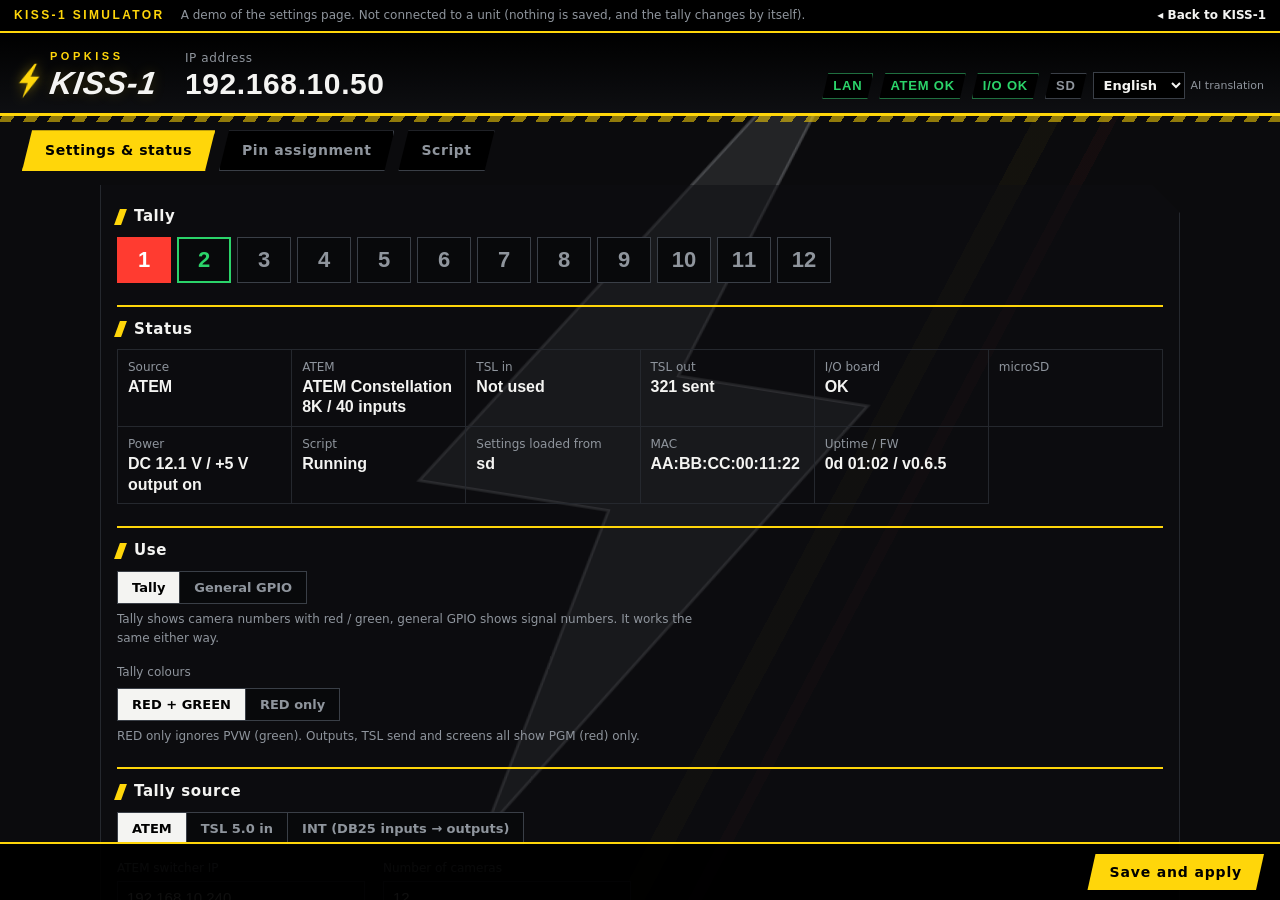
==== commit 0f50e8b4: "シミュレーターをファーム v0.6.5 に更新" ====
--- a/kiss-1-sim.html
+++ b/kiss-1-sim.html
@@ -22,7 +22,7 @@
 document.getElementById('simback').textContent=SIMJA?'◂ KISS-1 のページへ':'◂ Back to KISS-1';
 if(!SIMJA)document.title='KISS-1 Settings Page Simulator — POPKISS';
 const SCR={state:1,delay:false,loops:0,words:212,vars:44,us:41,pins:0,ov:[]};
-const ST={name:"KISS-1",ver:"v0.6.4",scr:1,lang:0,usage:0,tallyColor:0,ip:"192.168.10.50",mac:"AA:BB:CC:00:11:22",link:true,hasIp:true,dhcp:false,uptime:3725,src:"atem",srcOk:true,srcText:"ATEM OK",atem:{conn:true,product:"ATEM Constellation 8K",inputs:40,rx:12345,reconnects:0},ember:{conn:false,found:0,total:0,err:"",drops:0},tslInClients:0,tslOutClients:1,tslRx:0,tslAge:-1,tslOut:321,cams:12,tally:[1,2,0,0,0,0,0,0,0,0,0,0],sense:0,relays:0,gnd:0,k26:false,k27:true,v5:true,vin:12140,io:[true,true,true,true,true],i2cErr:0,repairs:0,sd:true,sdMsg:"",cfgFrom:"sd",warn:[],restart:false,fwMax:1900000};
+const ST={name:"KISS-1",ver:"v0.6.5",scr:1,lang:0,usage:0,tallyColor:0,ip:"192.168.10.50",mac:"AA:BB:CC:00:11:22",link:true,hasIp:true,dhcp:false,uptime:3725,src:"atem",srcOk:true,srcText:"ATEM OK",atem:{conn:true,product:"ATEM Constellation 8K",inputs:40,rx:12345,reconnects:0},ember:{conn:false,found:0,total:0,err:"",drops:0},tslInClients:0,tslOutClients:1,tslRx:0,tslAge:-1,tslOut:321,cams:12,tally:[1,2,0,0,0,0,0,0,0,0,0,0],sense:0,relays:0,gnd:0,k26:false,k27:true,v5:true,vin:12140,io:[true,true,true,true,true],i2cErr:0,repairs:0,sd:true,sdMsg:"",cfgFrom:"sd",warn:[],restart:false,fwMax:1900000};
 const CF={usage:0,tallyColor:0,lang:0,dhcp:false,ip:"192.168.10.50",mask:"255.255.255.0",gw:"192.168.10.1",source:"atem",atem:"192.168.10.240",tslInProto:0,tslInIp:"0.0.0.0",tslInGroup:"",tslOutProto:0,emberIp:"0.0.0.0",emberPort:9000,emberMode:0,emberPgm:"",emberPvw:"",emberBase:1,emberPgmVal:1,emberPvwVal:2,tslInPort:8900,tslInBase:0,tslInScreen:0,tslInLamp:1,tslInTimeout:0,tslOut:true,tslOutIp:"192.168.10.20",tslOutPort:8901,tslOutBase:0,tslOutScreen:0,tslOutLamp:1,cams:12};
 CF.lang=SIMJA?0:1;
 const PI={pins:["Op1","Ov1","Op2","Ov2","Sp5","Sv5","Ip7","Iv7","G","G","G","G","X","X","Y","X","-","-","-","-","-","-","-","-","G"],com:"5v",inv:false,cams:12,maxCam:40,presets:[],builtin:[{id:0,name:""},{id:1,name:""}]};
@@ -46,10 +46,11 @@
 
 // ---------------- script (preview: the compile check here is simplified; the unit compiles for real)
 const SRC0="// KISS-1 script\nint last[41];\nunsigned long t0 = 0;\nbool on = false;\n\nvoid setup() {\n  Serial.println(\"start\");\n  udpBegin(9000);\n}\n\nvoid loop() {\n  // GPI pin 7 -> SCRIPT pin 13\n  digitalWrite(13, digitalRead(7));\n  // blink pin 14 while CAM 1 is on air\n  if (pgm(1)) {\n    if (millis() - t0 >= 300) { t0 = millis(); on = !on; digitalWrite(14, on); }\n  } else if (on) { on = false; digitalWrite(14, LOW); }\n  // tally changes to the console\n  for (int c = 1; c <= cams(); c++) {\n    int t = tally(c);\n    if (t != last[c]) {\n      Serial.print(\"CAM\"); Serial.print(c); Serial.print(\" = \"); Serial.println(t);\n      last[c] = t;\n    }\n  }\n  // \"GO\" over UDP -> pin 16 for 0.5 s\n  if (udpAvailable() && rxIs(\"GO\")) { digitalWrite(16, HIGH); delay(500); digitalWrite(16, LOW); }\n}\n";
-let SSRC=SRC0,SAUTO=true,SLOG='[script] compiled OK: 212 words, 44 variables\n[script] start\nstart\n',lastT=[],blink=false;
+let SSRC=SRC0,SAUTO=true,SLOG='\x1E[    3.4] script: compiled OK: 212 words, 44 variables\n\x1E[    3.4] script: start\nstart\n',lastT=[],blink=false;
 setInterval(()=>{if(SCR.state!==1)return;SCR.loops+=250;SCR.us=35+Math.floor(Math.random()*12);
  blink=!blink;let p=0;if(ST.tally[0]&1&&blink)p|=1<<13;SCR.pins=p;
  ST.tally.forEach((t,i)=>{if(i<8&&t!==lastT[i]){SLOG+='CAM'+(i+1)+' = '+t+'\n';lastT[i]=t}});drive()},250);
+function KL(s){return (SLOG.endsWith('\n')?'':'\n')+'\x1E['+String(ST.uptime).padStart(5,' ')+'.'+Math.floor(Math.random()*10)+'] '+s+'\n'}
 function sCheck(src){const L=src.split('\n');
  for(let i=0;i<L.length;i++){const m=L[i].match(/\b(float|double|String)\b/);if(m&&!/^\s*\/\//.test(L[i]))return{code:9,line:i+1,name:m[1],text:'type not supported'}}
  let d=0;for(let i=0;i<L.length;i++){for(const ch of L[i].replace(/\/\/.*$/,'').replace(/"(\\.|[^"])*"/g,'')){if(ch=='{')d++;if(ch=='}')d--;if(d<0)return{code:1,line:i+1,name:'}',text:'syntax error near'}}}
@@ -59,11 +60,12 @@
   if(path==='/api/script'){
    if(!b)return{fsOk:true,src:SSRC,auto:SAUTO,max:16384,script:SCR};
    if(b.op==='auto'){SAUTO=!!b.auto;return{ok:true,sd:1}}
-   if(b.op==='stop'){if(SCR.state===1)SLOG+='[script] stop\n';SCR.state=0;SCR.pins=0;SCR.ov=[];delete SCR.err;drive();return{ok:true,script:SCR}}
+   if(b.op==='stop'){if(SCR.state===1)SLOG+=KL('script: stop');SCR.state=0;SCR.pins=0;SCR.ov=[];delete SCR.err;drive();return{ok:true,script:SCR}}
    const e=sCheck(b.src||'');if(b.op!=='check')SSRC=b.src;
-   if(b.op==='saverun'){if(e){SCR.state=0;SCR.err=e;SCR.pins=0;SLOG+='[script] compile error line '+e.line+': '+e.text+' '+e.name+'\n';drive();return{ok:true,compiled:false,script:SCR}}
-    delete SCR.err;SCR.state=1;SCR.loops=0;lastT=[];SLOG+='[script] compiled OK\n[script] start\n';if(/Serial\.println\("start"\)/.test(b.src))SLOG+='start\n';return{ok:true,compiled:true,script:SCR}}
+   if(b.op==='saverun'){if(e){SCR.state=0;SCR.err=e;SCR.pins=0;SLOG+=KL('script: compile error line '+e.line+': '+e.text+' '+e.name);drive();return{ok:true,compiled:false,script:SCR}}
+    delete SCR.err;SCR.state=1;SCR.loops=0;lastT=[];SLOG+=KL('script: compiled OK: 212 words, 44 variables')+KL('script: start');if(/Serial\.println\("start"\)/.test(b.src))SLOG+='start\n';return{ok:true,compiled:true,script:SCR}}
    return e?{ok:true,compiled:false,cerr:e,script:SCR}:{ok:true,compiled:true,script:SCR}}
+  if(path==='/api/scriptin'){const l=String(b&&b.line||'').slice(0,200);SLOG+=(SLOG.endsWith('\n')?'':'\n')+'\x1D'+l+'\n';return{ok:true}}
   if(path.startsWith('/api/scriptlog')){const pos=+(new URLSearchParams(path.split('?')[1]).get('pos')||0);return{pos:SLOG.length,text:SLOG.slice(pos),lost:false,script:SCR}}
 
   if(path.startsWith('/api/builtin')){const q=new URLSearchParams(path.split('?')[1]);return builtin(+q.get('id'),q.get('dir')=='out')}
@@ -82,7 +84,7 @@
    if(b.op==='delete'){delete st[b.id];return{ok:true}}
    if(b.op==='copy'){const id=pick(ot,x.name,b.where!=='sd');if(!id)return{ok:false,err:'preset_full'};ot[id]=Object.assign(JSON.parse(JSON.stringify(x)),{id});return{ok:true,id}}}
   return {ok:true}};
-const PAGES={main:"<!doctype html><html lang=ja><head><meta charset=utf-8><meta name=viewport content='width=device-width,initial-scale=1,viewport-fit=cover'><title>KISS-1<\/title><style>\n:root{--panel:#0b0b0d;--deck:#131418;--well:#08090b;--line:#25282e;--line2:#3a3f47;--fg:#f4f4f2;--dim:#8f959d;\n--volt:#ffd60a;--volt2:#ffb000;--plate:rgba(14,15,18,.5);\n--red:#ff3b30;--green:#2bd46a;--gpi:#43b8ff;--gpo:#ffae1a;--com:#f2f2f2;--sink:#c39bff;--gndc:#8d99a6;--scr:#ff6ec7;--bad:#ff5a4f;\n--num:\"Bahnschrift\",\"DIN Alternate\",\"DIN Condensed\",\"Arial Narrow\",sans-serif;\n--txt:\"Hiragino Sans\",\"Hiragino Kaku Gothic ProN\",\"Yu Gothic UI\",\"Meiryo\",\"Microsoft YaHei\",\"PingFang SC\",\"Malgun Gothic\",\"Apple SD Gothic Neo\",system-ui,sans-serif;color-scheme:dark}\n*{box-sizing:border-box}\nbody{margin:0;min-height:100vh;color:var(--fg);font:14px/1.55 var(--txt);font-variant-numeric:tabular-nums;background:var(--panel) linear-gradient(118deg,transparent 0 62%,rgba(255,214,10,.035) 62% 63.5%,transparent 63.5% 66%,rgba(255,59,48,.04) 66% 66.8%,transparent 66.8%) fixed}\nbody:before{content:\"\";position:fixed;z-index:-1;left:50%;top:50%;height:94vh;width:calc(94vh * .77);max-width:118vw;max-height:154vw;background:url(\"data:image/svg+xml,%3Csvg xmlns='http://www.w3.org/2000/svg' viewBox='-1 -1 26 34'%3E%3Cpath d='M15 0 3 18h8L8 32 21 12h-8l4-12z' fill='%239aa0a8' fill-opacity='.16' stroke='%23d4d8de' stroke-opacity='.22' stroke-width='.12' stroke-linejoin='miter'/%3E%3C/svg%3E\") no-repeat center/contain;transform:translate(-50%,-50%) rotate(9deg);pointer-events:none}\na{color:inherit}\n.top{display:flex;flex-wrap:wrap;align-items:flex-end;gap:10px 28px;padding:18px max(16px,env(safe-area-inset-right)) 14px max(16px,env(safe-area-inset-left));background:linear-gradient(180deg,#000 0,#0e0f12 100%);border-bottom:3px solid var(--volt);position:relative}\n.top:after{content:\"\";position:absolute;left:0;right:0;bottom:-9px;height:6px;background:repeating-linear-gradient(-55deg,var(--volt) 0 10px,transparent 10px 20px);opacity:.55;pointer-events:none}\n.mark{display:flex;align-items:flex-end;gap:8px}\n.mark .bolt{width:26px;height:36px;fill:var(--volt);filter:drop-shadow(0 0 6px rgba(255,214,10,.45));transform:skewX(-8deg)}\n.mark b{display:block;font:italic 800 32px/1 var(--num);letter-spacing:.02em;text-transform:uppercase;transform:skewX(-8deg);text-shadow:0 0 14px rgba(255,214,10,.18)}\n.mark small{display:block;font:700 11px/1 var(--num);letter-spacing:.32em;color:var(--volt);margin-bottom:5px}\n.ip{font:600 30px/1 var(--num);letter-spacing:.02em}\n.ip small{display:block;font:12px/1.2 var(--txt);color:var(--dim);margin-bottom:4px}\n.chips{display:flex;gap:6px;flex-wrap:wrap;margin-left:auto;align-items:center}\n.chip{border:1px solid var(--line2);padding:3px 10px;font:700 13px/1.4 var(--num);letter-spacing:.06em;color:var(--dim);background:#000;clip-path:polygon(6px 0,100% 0,calc(100% - 6px) 100%,0 100%)}\n.chip.ok{color:var(--green);border-color:#1f6e3f}.chip.ng{color:#fff;background:var(--bad);border-color:var(--bad)}\nspan.ai{font-size:11px;color:var(--dim)}\nselect.lang{width:auto;font:600 13px/1.2 var(--txt);padding:4px 6px;background:#000}\nnav{display:flex;gap:4px;padding:14px max(16px,env(safe-area-inset-right)) 0 max(22px,env(safe-area-inset-left));background:transparent}\nnav{flex-wrap:wrap}\nnav a{padding:9px 22px 8px;text-decoration:none;color:var(--dim);font-weight:700;letter-spacing:.04em;background:#000;border:1px solid var(--line2);clip-path:polygon(10px 0,100% 0,calc(100% - 10px) 100%,0 100%)}\nnav a:hover{color:var(--fg)}\nnav a.on{color:#000;background:var(--volt);border-color:var(--volt)}\nmain{max-width:1080px;margin:14px auto 0;padding:22px max(16px,env(safe-area-inset-right)) 104px max(16px,env(safe-area-inset-left));display:flex;flex-direction:column;gap:22px;background:var(--plate);border-left:1px solid var(--line);border-right:1px solid var(--line);clip-path:polygon(0 0,calc(100% - 28px) 0,100% 28px,100% 100%,0 100%)}\nh2{font:800 15px/1.3 var(--txt);margin:0 0 10px;display:flex;align-items:baseline;gap:10px;flex-wrap:wrap;letter-spacing:.04em}\nh2:before{content:\"\";align-self:center;width:7px;height:16px;background:var(--volt);transform:skewX(-20deg);flex:none}\nh2 .sub{font-weight:400;font-size:12px;color:var(--dim);letter-spacing:0}\n.sec{border-top:1px solid var(--line);padding-top:14px;position:relative}\n.sec:before{content:\"\";position:absolute;left:0;right:0;top:-1px;height:2px;background:var(--volt)}\n.grid{display:grid;grid-template-columns:repeat(auto-fill,minmax(200px,1fr));gap:12px 18px}\nlabel.f{display:flex;flex-direction:column;gap:4px;font-size:12px;color:var(--dim);min-width:0}\ninput,select{font:500 15px/1.2 var(--num);color:var(--fg);background:var(--well);border:1px solid var(--line2);padding:7px 9px;border-radius:0;width:100%;min-width:0}\ninput:hover,select:hover{border-color:#5a616b}\ninput:focus,select:focus,button:focus-visible,.seg button:focus-visible{outline:2px solid var(--volt);outline-offset:1px}\ninput[type=checkbox]{width:16px;height:16px;accent-color:var(--volt)}\n.chk{display:flex;align-items:center;gap:7px;font-size:13px;color:var(--fg)}\n.seg{display:inline-flex;flex-wrap:wrap;border:1px solid var(--line2);background:var(--well)}\n.seg button{font:700 13px/1 var(--txt);background:var(--well);color:var(--dim);border:0;border-right:1px solid var(--line2);padding:9px 14px;cursor:pointer}\n.seg button:hover{color:var(--fg)}\n.seg button:last-child{border-right:0}\n.seg button.on{background:var(--fg);color:#000}\nbutton.b{font:800 14px/1 var(--txt);letter-spacing:.06em;background:var(--volt);color:#000;border:0;padding:11px 22px;cursor:pointer;clip-path:polygon(8px 0,100% 0,calc(100% - 8px) 100%,0 100%)}\nbutton.b:hover{background:#ffe24d}\nbutton.g{background:var(--line2);color:var(--fg)}\nbutton.g:hover{background:#4a515a}\nbutton.b:disabled{opacity:.35;cursor:default}\n.note{font-size:12px;color:var(--dim);margin:6px 0 0;max-width:80ch}\n.warn{border-left:3px solid var(--gpo);background:#2a2316;padding:9px 12px;font-size:13px}\n.warn.bad{border-color:var(--bad);background:#2d1a19}\n.bar{position:fixed;left:0;right:0;bottom:0;background:rgba(0,0,0,.94);border-top:2px solid var(--volt);padding:10px max(16px,env(safe-area-inset-right)) calc(10px + env(safe-area-inset-bottom)) max(16px,env(safe-area-inset-left));display:flex;gap:10px;align-items:center;flex-wrap:wrap;z-index:5}\n.bar .msg{font-size:13px;color:var(--dim);margin-right:auto}\n.bar .msg.err{color:var(--bad)}\n.hide{display:none!important}\n@media(max-width:600px){nav a{padding:9px 14px 8px}.pre .row .nm{flex-basis:100%}main{clip-path:none}.mark b{font-size:28px}.ip{font-size:24px}}\n\n.tally{display:flex;flex-wrap:wrap;gap:6px}\n.key{width:54px;height:46px;border:1px solid var(--line2);background:var(--well);display:flex;align-items:center;justify-content:center;font:600 22px/1 var(--num);color:var(--dim)}\n.key.pgm{background:var(--red);border-color:var(--red);color:#fff}\n.key.pvw{border:2px solid var(--green);color:var(--green)}\n.key.pgm.pvw{box-shadow:inset 0 -6px 0 var(--green)}\n.key.sig{width:44px;height:38px;font-size:18px}\n.key.on{background:var(--fg);border-color:var(--fg);color:var(--panel)}\n.st{display:grid;grid-template-columns:repeat(auto-fill,minmax(170px,1fr));border-top:1px solid var(--line);border-left:1px solid var(--line)}\n.st div{border-right:1px solid var(--line);border-bottom:1px solid var(--line);padding:8px 10px;font-size:12px;color:var(--dim);min-width:0}\n.st b{display:block;font:600 16px/1.3 var(--num);color:var(--fg);overflow-wrap:anywhere}\n.pre{display:flex;flex-direction:column;gap:8px}\n.pre .row{display:flex;gap:8px;align-items:center;flex-wrap:wrap;border-bottom:1px solid var(--line);padding:6px 0}\n.pre .nm{flex:1;min-width:140px;font-size:13px}\n.pre .nm small{display:block;color:var(--dim);font-size:11px}\n.pre button{font:600 12px/1 var(--txt);padding:7px 10px}\n.sttab td{padding:6px 10px;border-bottom:1px solid var(--line);font-size:13px;vertical-align:top}\n.sttab td.r{font:700 12px/1.4 var(--num);letter-spacing:.06em;width:44px}\n.sttab td.r.ok{color:var(--green)}.sttab td.r.ng{color:#fff;background:var(--bad)}\n.sttab td.d{font-family:var(--num);color:var(--dim);overflow-wrap:anywhere}\n.cpgs{display:grid;grid-template-columns:repeat(auto-fit,minmax(min(100%,340px),1fr));gap:4px 32px}\n.cph{font:700 12px/1.2 var(--txt);color:var(--dim);margin:6px 0 4px;letter-spacing:.06em}\n.lamps{display:flex;gap:14px;flex-wrap:wrap;padding-top:6px;align-items:center}\n.ov{position:fixed;inset:0;background:rgba(0,0,0,.68);display:flex;align-items:center;justify-content:center;padding:16px;z-index:20}\n.dlg{background:var(--deck);border:1px solid var(--line2);border-top:3px solid var(--gpo);max-width:460px;width:100%;padding:18px 18px 16px;display:flex;flex-direction:column;gap:12px}\n.dlg h3{margin:0;font:600 17px/1.3 var(--txt)}\n.dlg p{margin:0;font-size:13px;line-height:1.55;color:var(--dim)}\n.dlg p.now{color:var(--fg)}\n.chg{display:grid;grid-template-columns:auto 1fr;gap:4px 14px;align-items:baseline;font-size:12px;color:var(--dim);border:1px solid var(--line);padding:9px 11px;background:var(--well)}\n.chg b{font:600 15px/1.3 var(--num);color:var(--fg);overflow-wrap:anywhere}\n.btns{display:flex;gap:10px;justify-content:flex-end;flex-wrap:wrap}\n.prog{height:3px;background:var(--line);overflow:hidden}.prog i{display:block;height:100%;width:0;background:var(--fg);transition:width .9s linear}\n<\/style><\/head><body><header class=top><div class=mark><svg class=bolt viewBox='0 0 24 32' aria-hidden=true><path d='M15 0 3 18h8L8 32 21 12h-8l4-12z'/><\/svg><div><small>POPKISS<\/small><b>KISS-1<\/b><\/div><\/div><div class=ip><small data-t=ipLabel><\/small><span id=ip>-<\/span><\/div><div class=chips><span class=chip id=cLink>LAN<\/span><span class=chip id=cSrc>-<\/span><span class=chip id=cIo>I/O<\/span><span class=chip id=cSd>SD<\/span><select class=lang id=lang aria-label=Language><\/select><span class=ai data-t=aiNote><\/span><\/div><\/header><nav><a href='/' class='on' data-t=nav1><\/a><a href='/pins' class='' data-t=nav2><\/a><a href='/script' class='' data-t=nav3><\/a><\/nav>\n<main>\n<section>\n <h2><span data-t=hTally><\/span> <span class=sub id=tsub><\/span><\/h2>\n <div class=tally id=tally><\/div>\n<\/section>\n<section class=sec>\n <h2 data-t=hStatus><\/h2>\n <div class=st>\n  <div><span data-t=stSrc><\/span><b id=sSrc>-<\/b><\/div><div>ATEM<b id=sAtem>-<\/b><\/div><div><span data-t=stTslIn><\/span><b id=sTslIn>-<\/b><\/div><div style=\"display:none\">Ember+<b id=sEmber>-<\/b><\/div>\n  <div><span data-t=stTslOut><\/span><b id=sTslOut>-<\/b><\/div><div><span data-t=stIo><\/span><b id=sIo>-<\/b><\/div><div>microSD<b id=sSd>-<\/b><\/div>\n  <div><span data-t=stPow><\/span><b id=sPow>-<\/b><\/div><div><span data-t=stScr><\/span><b id=sScr>-<\/b><\/div><div><span data-t=stCfg><\/span><b id=sCfg>-<\/b><\/div><div>MAC<b id=sMac>-<\/b><\/div><div><span data-t=stUp><\/span><b id=sUp>-<\/b><\/div>\n <\/div>\n<\/section>\n\n<section class=sec>\n <h2 data-t=hUse><\/h2>\n <div class=seg id=usage><button data-v=0 data-t=useTally><\/button><button data-v=1 data-t=useGpio><\/button><\/div>\n <p class=note data-t=useNote><\/p>\n <div id=tcBox style=\"margin-top:16px\"><div style=\"font-size:12px;color:var(--dim);margin-bottom:6px\" data-t=hColor><\/div>\n  <div class=seg id=tcol><button data-v=0 data-t=colRG><\/button><button data-v=1 data-t=colRed><\/button><\/div>\n  <p class=note data-t=colNote><\/p><\/div>\n<\/section>\n\n<section class=sec>\n <h2 data-t=hSource><\/h2>\n <div class=seg id=source><button data-v=atem>ATEM<\/button><button data-v=tsl data-t=srcTsl><\/button><button data-v=ember style=\"display:none\">Ember+<\/button><button data-v=int data-t=srcInt><\/button><\/div>\n <div class=\"s-tsl\" style=\"margin-top:14px\"><div class=seg id=tinp><button data-v=0>UDP<\/button><button data-v=1 data-t=tinListen><\/button><button data-v=2 data-t=tinConnect><\/button><\/div><\/div>\n <div class=\"s-tsl tin-u\" style=\"margin-top:10px\"><div class=seg id=tinm><button data-v=0 data-t=imNormal><\/button><button data-v=1 data-t=imMc><\/button><\/div><p class=note id=imNote><\/p><\/div>\n <div class=\"grid\" style=\"margin-top:14px\">\n  <label class=\"f s-atem\"><span data-t=fAtem><\/span><input id=atem inputmode=decimal><\/label>\n  <label class=\"f s-tsl tin-c\"><span data-t=fTslInIp><\/span><input id=tslInIp inputmode=decimal><\/label>\n  <label class=\"f s-tsl\"><span data-t=fPort><\/span><input id=tslInPort type=number min=1 max=65535><\/label>\n  <label class=\"f s-tsl tin-g\"><span data-t=fTslGroup><\/span><input id=tslInGroup inputmode=decimal data-tp=phGroup><\/label>\n  <label class=\"f s-ember\"><span data-t=fEmberIp><\/span><input id=emberIp inputmode=decimal><\/label>\n  <label class=\"f s-ember\"><span data-t=fEmberPort><\/span><input id=emberPort type=number min=1 max=65535><\/label>\n  <label class=\"f s-ember\"><span data-t=fEmberBase><\/span><input id=emberBase type=number min=0 max=65535><\/label>\n  <label class=\"f s-tsl\"><span data-t=fTslInBase><\/span><input id=tslInBase type=number min=0 max=65534><\/label>\n  <label class=\"f s-tsl\"><span data-t=fScreen><\/span><input id=tslInScreen type=number min=0 max=65535 data-tp=phAll><\/label>\n  <label class=\"f s-tsl\"><span data-t=fTimeout><\/span><input id=tslInTimeout type=number min=0 max=3600><\/label>\n  <label class=\"f\"><span data-t=fCams><\/span><input id=cams type=number min=1 max=80><\/label>\n <\/div>\n <div class=\"lamps s-tsl\"><span class=note style=\"margin:0\" data-t=lampsIn><\/span>\n  <label class=chk><input type=checkbox id=li1>RH<\/label><label class=chk><input type=checkbox id=li2>TEXT<\/label><label class=chk><input type=checkbox id=li4>LH<\/label><\/div>\n <div class=\"s-ember\" style=\"margin-top:14px\">\n  <div class=seg id=emode><button data-v=0 data-t=emPair><\/button><button data-v=1 data-t=emSingle><\/button><\/div>\n  <div class=grid style=\"margin-top:12px;grid-template-columns:repeat(auto-fill,minmax(300px,1fr))\">\n   <label class=f><span class=em-pair data-t=fEmPgm><\/span><span class=em-single data-t=fEmVal><\/span><input id=emberPgm maxlength=63 spellcheck=false><\/label>\n   <label class=\"f em-pair\"><span data-t=fEmPvw><\/span><input id=emberPvw maxlength=63 spellcheck=false><\/label>\n  <\/div>\n  <div class=\"grid em-single\" style=\"margin-top:12px\">\n   <label class=f><span data-t=fEmPgmVal><\/span><input id=emberPgmVal type=number><\/label>\n   <label class=f><span data-t=fEmPvwVal><\/span><input id=emberPvwVal type=number><\/label>\n  <\/div>\n  <p class=note data-t=emNote><\/p>\n <\/div>\n <p class=\"note s-int\" data-t=intNote><\/p>\n<\/section>\n\n<section class=sec>\n <h2><span data-t=hTslOut><\/span> <span class=sub data-t=subTslOut><\/span><\/h2>\n <label class=chk><input type=checkbox id=tslOut><span data-t=send><\/span><\/label>\n <div class=\"tslo\" style=\"margin-top:12px\"><div class=seg id=toutp><button data-v=0>UDP<\/button><button data-v=1 data-t=tinConnect><\/button><button data-v=2 data-t=tinListen><\/button><\/div><\/div>\n <div class=\"tslo tout-u\" style=\"margin-top:10px\"><div class=seg id=toutm><button data-v=uni data-t=omUni><\/button><button data-v=bc data-t=omBc><\/button><button data-v=mc data-t=omMc><\/button><\/div><p class=note id=omNote><\/p><\/div>\n <div class=\"grid tslo\" style=\"margin-top:12px\">\n  <label class=\"f tout-ip\"><span id=outIpLbl data-t=fOutIp><\/span><input id=tslOutIp inputmode=decimal><\/label>\n  <label class=f><span data-t=fPort><\/span><input id=tslOutPort type=number min=1 max=65535><\/label>\n  <label class=f><span data-t=fOutBase><\/span><input id=tslOutBase type=number min=0 max=65534><\/label>\n  <label class=f>SCREEN<input id=tslOutScreen type=number min=0 max=65534><\/label>\n <\/div>\n <div class=\"lamps tslo\"><span class=note style=\"margin:0\" data-t=lampsOut><\/span>\n  <label class=chk><input type=checkbox id=lo1>RH<\/label><label class=chk><input type=checkbox id=lo2>TEXT<\/label><label class=chk><input type=checkbox id=lo4>LH<\/label><\/div>\n <p class=\"note tslo gonly\" data-t=gpioTslNote><\/p>\n<\/section>\n\n<section class=sec>\n <h2><span data-t=hNet><\/span> <span class=sub data-t=subNet><\/span><\/h2>\n <label class=chk><input type=checkbox id=dhcp><span data-t=dhcp><\/span><\/label>\n <div class=\"grid net\" style=\"margin-top:12px\">\n  <label class=f><span data-t=fIp><\/span><input id=ipa inputmode=decimal><\/label>\n  <label class=f><span data-t=fMask><\/span><input id=mask inputmode=decimal><\/label>\n  <label class=f><span data-t=fGw><\/span><input id=gw inputmode=decimal><\/label>\n <\/div>\n<\/section>\n<section class=sec>\n <h2><span data-t=hCfgPre><\/span><span class=sub data-t=subCfgPre><\/span><\/h2>\n <div class=cpgs>\n  <div><h3 class=cph><span data-t=cpInt><\/span> <span id=cpUc><\/span><\/h3><div class=pre id=cpU><\/div><\/div>\n  <div><h3 class=cph>microSD <span id=cpSc><\/span><\/h3><div class=pre id=cpS><\/div><\/div>\n <\/div>\n <div style=\"display:flex;gap:8px;margin-top:14px;flex-wrap:wrap;align-items:center;max-width:720px\"><input id=cpname maxlength=16 data-tp=phCpName style=\"flex:1;width:auto;min-width:180px\"><div class=seg id=cpwhere><button data-v=unit data-t=cpInt><\/button><button data-v=sd>microSD<\/button><\/div><button class=\"b g\" id=cpsave type=button style=\"white-space:nowrap\" data-t=cpSave><\/button><\/div>\n <p class=note data-t=cpNote><\/p>\n<\/section>\n<section class=sec>\n <h2><span data-t=hSt><\/span><span class=sub data-t=subSt><\/span><\/h2>\n <div style=\"display:flex;gap:10px;align-items:center;flex-wrap:wrap\"><button class=\"b g\" id=stRun type=button data-t=stRun><\/button><span class=note id=stSum style=\"margin:0\"><\/span><\/div>\n <div class=\"tbl hide\" id=stBox style=\"margin-top:10px\"><table class=sttab><tbody id=stRows><\/tbody><\/table><\/div>\n <p class=note data-t=stNote><\/p>\n<\/section>\n<section class=sec>\n <h2><span data-t=hFw><\/span> <span class=sub id=fwNow><\/span><\/h2>\n <div style=\"display:flex;gap:10px;align-items:center;flex-wrap:wrap\">\n  <input type=file id=fwFile accept=\".bin\" class=hide>\n  <button class=\"b g\" id=fwPick type=button data-t=fwPick><\/button>\n  <span id=fwName style=\"font:500 14px/1.3 var(--num);word-break:break-all\"><\/span>\n  <button class=b id=fwGo type=button data-t=fwBtn disabled><\/button>\n <\/div>\n <div class=\"prog hide\" id=fwProg style=\"margin-top:12px;height:6px\"><i><\/i><\/div>\n <p class=note id=fwMsg><\/p>\n <p class=note data-t=fwNote><\/p>\n<\/section>\n<p class=note><span data-t=fileNote><\/span> <a href=\"/kiss1.txt\" data-t=dl><\/a><\/p>\n<\/main>\n<div class=bar><span class=msg id=msg><\/span>\n <button class=\"b g hide\" id=rst data-t=btnRestart><\/button><button class=b id=save data-t=btnSave><\/button><\/div>\n<div class=\"ov hide\" id=stDlg role=dialog aria-modal=true aria-labelledby=stT><div class=dlg>\n <h3 id=stT data-t=stTitle><\/h3>\n <p data-t=stBody><\/p>\n <label class=chk><input type=checkbox id=stUnpl><span data-t=stUnplugged><\/span><\/label>\n <div class=btns><button class=\"b g\" id=stNo data-t=stCancel><\/button><button class=b id=stGo data-t=stGo disabled><\/button><\/div>\n<\/div><\/div>\n<div class=\"ov hide\" id=rsDlg role=dialog aria-modal=true aria-labelledby=rsT><div class=dlg>\n <h3 id=rsT data-t=rsTitle><\/h3>\n <p id=rsB data-t=rsBody><\/p>\n <div class=chg><span data-t=rsNow><\/span><b id=rsCur><\/b><span data-t=rsNext><\/span><b id=rsNew><\/b><\/div>\n <div class=\"prog hide\" id=rsProg><i><\/i><\/div>\n <p class=\"now hide\" id=rsMsg><\/p>\n <div class=btns id=rsAsk><button class=\"b g\" id=rsLater data-t=rsLater><\/button><button class=b id=rsGo data-t=rsGo><\/button><\/div>\n <div class=\"btns hide\" id=rsFailB><button class=b id=rsOpenBtn data-t=rsOpen><\/button><\/div>\n<\/div><\/div>\n<script>\nconst LANGS=['ja','en','es','zh','ko'],LANG_NAMES=['日本語','English','Español','中文','한국어'];\nconst L={\nja:{hRefNet:'LAN（UDP・TCP・HTTP・OSC・TSL）',netNote:'通信の関数は相手を待たずにすぐ戻るので、相手がいなくてもタリーや Web は止まりません。TCP は同時に 3 本まで、HTTP は 1 つずつです。IP は \"192.168.10.50\" のように書くか IP(192, 168, 10, 50) です。tslOut(0) で止めた本体の TSL 送信は、スクリプトが止まると設定どおりに戻ります。',n1:'受け取るポートを開く（マルチキャストのグループも指定できる）',n2:'文字と数値を並べて 1 つのパケットで送る',n3:'次のパケットを受け取って長さを返す（なければ 0）。中身は rx… で調べる',n4:'受け取ったパケットの送り元（返事を送るときに使う）',n5:'配列でバイナリを送る・受け取る（1 要素 = 1 バイト）',n6:'接続を始めて番号（1〜3）を返す。つながるのを待たずに戻る',n7:'1 つながっている / 0 つないでいる途中 / -1 切れた・失敗',n8:'文字と数値を並べて送る / 配列で送る',n9:'1 行届いていたら rx に入れて 1 を返す（改行で区切るテキストの機器向け）',n10:'届いているバイト数 / 1 バイト読む（なければ -1）/ 切る',n11:'HTTP GET を始める（待たずに戻る。同時に 1 つ）',n12:'0 まだ / 200 など 終わった / -1 失敗。httpBody() で中身を rx に入れる',n13:'OSC を送る（数値は int、\"文字\" は string）',n14:'受け取った OSC のアドレスを調べる / i 番目の引数（float は整数に）',n15:'TSL 5.0 を UDP で 1 件送る（OFF で消灯）',n16:'本体の TSL 送信を止める（0）・動かす（1）',n17:'受け取った文字と同じ / で始まる / を含む',n18:'受け取った文字の i 番目の数値 / 長さ / i バイト目（なければ -1）',n19:'IP アドレスを 1 つの数にする',ex7:'UDP の \"GO\" でピン 13 を 0.5 秒オン',ex8:'GPI で vMix をカット（HTTP）',ex9:'GPI で Videohub を切り替え（TCP）',ex10:'GPI の変化を OSC で送る',ex11:'タリーを自分で TSL 送信（本体の送信は止める）',ke22:'IP アドレスの書き方が違います：\"{name}\"',\nnav3:'スクリプト',stScr:'スクリプト',scr0:'停止中',scr1:'実行中',scr2:'エラーで停止',scr3:'完了（loop() なし）',hScript:'スクリプト',subScript:'Arduino と同じ書き方（setup() と loop()）で本体の上で動きます',scAuto:'電源を入れたら自動で実行',scAutoNote:'電源を入れるときに USER ボタンを押していると実行しません。',scLoops:'loop() {n} 回',scUs:'1 回 {n} µs',scPins:'SCRIPT ピン',scNoPins:'SCRIPT に割り当てたピンはありません（「ピン割り当て」で SCRIPT にします）',scOv:'タリーの上書き',scOvNone:'なし',exPick:'例を入れる…',btnOpen:'PC から開く',btnDl:'PC に保存',btnCheck:'検証',btnSaveOnly:'保存',btnRun:'保存して実行',btnStop:'停止',scSize:'{n} / {m} バイト',unsavedS:'未保存の変更があります',msgChecked:'エラーはありません',msgSaved:'保存しました',msgSavedErr:'保存しましたが、エラーがあります',msgRunning:'保存して実行しました',msgStopped:'停止しました',msgReplace:'エディタの内容を例に置き換えますか？（保存していない変更は消えます）',msgLeave:'保存していない変更があります',eScriptBig:'スクリプトが長すぎます（16KB まで）',kLine:'{n} 行目',kEnd:'ファイルの終わり',kRun:'実行中のエラー',hConsole:'コンソール',subConsole:'Serial.print の出力と、本体からのメッセージ',btnClear:'表示を消す',conLost:'（古い出力は消えました）',hRef:'使える関数',refNote:'計算はすべて 32 ビットの整数です。float・String・ポインタは使えません。停止したときやエラーのときは、SCRIPT ピンはすべてオフになり、タリーの上書きも解除されます。loop() は約 1 ms ごとに呼ばれ、delay() の間も本体のほかの動作は止まりません。',keyNote:'Tab で字下げ、Ctrl+S で保存、Ctrl+Enter で保存して実行',r1:'ピン 1〜25 の入力。接点が閉じていると 1（GPI 反転の設定に従う）',r2:'SCRIPT のピンをオン（HIGH）・オフ（LOW）。HIGH / LOW は電圧ではなくオン・オフの意味：GPO（X）は HIGH で COM とつながり、GND GPO（XG）は HIGH で GND（0V）に落ちる。LOW はどちらも開放（何にもつながらない）。ほかのピンは無視',r3:'指定したミリ秒だけ待つ',r4:'起動してからの時間（ミリ秒・マイクロ秒）',r5:'入力元のタリー：0 消灯 / 1 PGM / 2 PVW / 3 両方',r6:'入力元のタリーが PGM（赤）/ PVW（緑）なら 1',r7:'カメラのタリーを上書き。GPO・TSL 送信・画面すべてに反映',r8:'赤・緑の片方だけ上書き',r9:'上書きをやめて入力元に戻す（引数なし = 全カメラ）',r10:'設定のカメラ台数',r11:'下のコンソールに表示（\"文字\"、数値、print(x, HEX)）',r12:'Arduino と同じ計算',r13:'乱数',r14:'使える型（すべて整数）。if / for / while / do / switch / 関数 / 再帰も使えます',ex1:'点滅（ピン 13）',ex2:'GPI のピン 1 で CAM 3 を赤に',ex3:'CAM 1 が ON AIR の間、ピン 14 を点滅',ex4:'どれかが ON AIR ならピン 15',ex5:'タリーの変化をコンソールに表示',ex6:'ピン 2 が閉じたらピン 16 に 0.2 秒パルス',exPins:'使うピンは「ピン割り当て」で SCRIPT にしてください',ke1:'「{name}」のあたりの書き方が違います',ke2:'{name} が必要です',ke3:'「{name}」が見つかりません（変数の宣言を確認）',ke4:'関数「{name}」がありません',ke5:'「{name}」はもう定義されています',ke6:'「{name}」の引数の数が違います',ke7:'ここには代入できません',ke8:'const の値は変えられません',ke9:'「{name}」は使えません（使えるのは int・long・byte・bool などの整数だけ）',ke10:'定数が必要です（配列の大きさ・case）',ke11:'配列「{name}」の大きさか初期値が正しくありません',ke12:'プログラムが大きすぎます（{name}）',ke13:'break / continue はループの中でだけ使えます',ke14:'setup() も loop() もありません',ke15:'使えない文字か数値です：{name}',ke16:'コメント /* が閉じていません',ke17:'{name} は使えません（使えるのは #define 名前 値 と #include だけ）',ke18:'入れ子が深すぎます',ke19:'case が重複しています：{name}',ke20:'配列「{name}」は [ ] を付けて使ってください',ke21:'スクリプトが長すぎます（16KB まで）',ke40:'0 で割りました',ke41:'配列の範囲外です：{name}',ke42:'関数の呼び出しが深すぎます（再帰）',ke43:'ピン番号は 1〜25 です（{name}）',ke44:'カメラ番号は 1〜40 です（{name}）',mScr:'SCRIPT',lgScr:'SCRIPT（X = GPO、XG = GND GPO）',wScrStop:'SCRIPT のピンがありますが、スクリプトが動いていません（「スクリプト」のページ）',scrNote:'SCRIPT のピンはスクリプトの digitalWrite でオン・オフします。HIGH = オン、LOW = オフで、電圧の高い・低いではありません。GPO（X）は HIGH で COM とつながり、GND GPO（XG）は HIGH で本体の GND（0V）に落ちます。LOW のときはどちらも開放（何にもつながらない）です。',\naiNote:'',ipLabel:'IP アドレス',nav1:'設定と状態',nav2:'ピン割り当て',lanOff:'LAN 未接続',ioNg:'I/O 異常',sdNone:'SD なし',noResp:'応答なし',\nhTally:'タリー',hTally_g:'信号',tallyOff:'入力元とつながっていないので全部消灯しています',hStatus:'状態',stSrc:'入力元',stTslIn:'TSL 受信',stTslOut:'TSL 送信',\nstIo:'I/O 基板',stCfg:'設定の読み込み元',stUp:'稼働時間 / FW',unused:'使っていない',conn:'接続中',notConn:'接続していません',inputs:'{n} 入力',\ntslNotYet:'まだ届いていません',tslNoSw:'スイッチャーにつながっていません',pkts:'{n} 件 / {s} 秒前',clients:'{n} 台接続',\nemberFound:'パス {a} / {b} 見つかった',notSending:'送っていない',sent:'{n} 件送信',outNoPeer:'接続先につながっていません',ioOk:'正常',ioNoAns:'応答なし',\nsdNoCard:'入っていません',days:'日',waiting:'（待機中）',\nhUse:'使い方',useTally:'タリー',useGpio:'汎用 GPIO',hColor:'タリーの色',colRG:'RED + GREEN',colRed:'RED のみ',colNote:'RED のみにすると PVW（緑）は使いません。GPO・TSL 送信・画面すべて PGM（赤）だけになります。',fixPvw:'全部 赤（PGM）にする',wPvwRed:'緑（PVW）に割り当てたピンがあります。RED のみでは動きません。赤（PGM）に割り当て直してください。',useNote:'タリーはカメラ番号と赤・緑、汎用 GPIO は信号番号で表示します。中の動きは同じです。',\nhSource:'タリーの入力元',hSource_g:'信号の入力元',srcTsl:'TSL 5.0 受信',srcInt:'INT（DB25 の GPI → GPO）',\ntinListen:'TCP（こちらで待ち受け）',tinConnect:'TCP（こちらから接続）',fTslInIp:'接続するスイッチャーの IP',fTslInIp_g:'接続する機器の IP',fPort:'ポート',\nfEmberIp:'Ember+ 機器の IP',fEmberPort:'ポート（TCP）',fEmberBase:'CAM1 の {n}',fEmberBase_g:'信号 1・2 の {n}',fAtem:'ATEM スイッチャーの IP',\nfTslInBase:'CAM1 にする TSL の番号（INDEX）',fTslInBase_g:'信号 1・2 にする TSL の番号（INDEX）',fScreen:'SCREEN（空欄 = すべて）',phAll:'すべて',\nfTimeout:'途切れたら消灯するまでの秒数（0 = 消さない）',fCams:'カメラ台数',fCams_g:'信号の数',lampsIn:'受信するランプ',\nemPair:'PGM と PVW が別のパラメーター',emPair_g:'奇数と偶数の信号が別のパラメーター',emSingle:'1 つの値で表す',\nfEmPgm:'PGM（赤）のパス',fEmPgm_g:'奇数の信号のパス',fEmVal:'値のパス',fEmPvw:'PVW（緑）のパス',fEmPvw_g:'偶数の信号のパス',\nfEmPgmVal:'PGM（赤）になる値',fEmPgmVal_g:'奇数の信号になる値',fEmPvwVal:'PVW（緑）になる値',fEmPvwVal_g:'偶数の信号になる値',\nemNote:'パスは名前を / でつなぐ（例 Tally/Source {n}/PGM）か、番号を . でつなぎます（例 1.2.{n}.1）。{n} が番号に置き換わります。パラメーターは true か 0 以外の値でオンになります。',\nintNote:'DB25 の GPI ピンの状態を、同じ番号の GPO ピンへそのまま出します。どのピンを何番にするかは「ピン割り当て」で決めます。',\nhTslOut:'TSL 5.0 送信',subTslOut:'受けたタリーを TSL で送る（LORA-TALLY 親機など）',subTslOut_g:'信号を TSL で送る（もう 1 台の KISS-1 など）',send:'送信する',\nfOutIp:'送り先の IP',fOutBase:'CAM1 の TSL 番号（INDEX）',fOutBase_g:'信号 1・2 の TSL 番号（INDEX）',lampsOut:'点けるランプ',\ngpioTslNote:'TSL では 2 つの信号を 1 つの番号で送ります（奇数の信号 = 赤、偶数の信号 = 緑）。',\nhNet:'ネットワーク',subNet:'変えたら再起動で切り替わります',dhcp:'DHCP で自動取得する',fIp:'IP アドレス',fMask:'サブネットマスク',fGw:'ゲートウェイ',\nfileNote:'設定は本体に保存され、microSD が入っていれば kiss1.txt にも書き込みます。起動時に microSD の kiss1.txt があれば、そちらが優先です。',dl:'今の設定ファイルをダウンロード',\nbtnSave:'保存して反映',btnRestart:'再起動して切り替える',unsaved:'保存していない変更があります',saved:'保存しました',savedSd:'（本体と microSD）',savedNoSd:'（本体。microSD なし）',\nsdFail:'。microSD への書き込みに失敗しました',restartWait:'ネットワークの変更が再起動待ちです',restartAfter:'。ネットワークの変更は再起動で切り替わります',\nrestarting:'再起動しています。IP を変えた場合は新しい IP で開き直してください',\nhFw:'ファームの更新',fwNow:'今のファーム {v}',fwPick:'ファイルを選ぶ',fwBtn:'アップデート',fwNote:'本体だけの .bin を選びます（merged.bin は不可）。設定は残ります。microSD の直下に「KISS1」で始まり「.bin」で終わる名前（例：KISS1_FW.bin）で置いて電源を入れても更新できます（終わると名前の後ろに .done が付きます）。',fwTooBig:'このファイルは使えません。merged.bin ではなく、本体だけの .bin を選んでください。',fwReady:'{s} KB。「アップデート」を押してください。',fwBad:'ESP32 のファームではありません。',fwChip:'ESP32-S3 用のファームではありません。',fwConfirm:'アップデートします。終わるまでタリーと GPO は止まります。よろしいですか？',fwSend:'送っています… {p}%',fwDone:'アップデートしました。再起動しています',fwFail:'アップデートできませんでした（{e}）。今のファームのまま動いています。',rsTitle:'再起動が必要です',rsBusyT:'再起動しています',rsBody:'ネットワークの設定は再起動すると切り替わります。再起動中の数秒間、DB25 の GPO はすべて OFF になり、タリーも止まります。',rsNow:'現在',rsNext:'再起動後',rsDhcp:'DHCP（IP は本体の画面に表示）',rsGo:'今すぐ再起動',rsLater:'あとで',rsWait:'再起動しています… {s} 秒',rsSearch:'{a} に接続しています… {s} 秒',rsFail:'{a} に接続できません。本体の画面で IP を確かめて開いてください',rsOpen:'開く',\neValue:'「{f}」の値が正しくありません',ePins:'ピン割り当てが正しくありません',eCom:'COM の設定が正しくありません',eNameEmpty:'プリセットの名前を入れてください',\neNameChars:'名前に | # 改行 は使えません',ePresetFull:'プリセットは 8 個までです。どれかを消してください',eOther:'エラー: {c}',\nhDb:'DB25（背面から見た向き）',subDb:'ピンを押すと下の表のその行に移ります',lgIn:'GPI',lgOut:'GPO',lgNone:'未使用',lgRG:'R = PGM（赤）　G = PVW（緑）',lgRG_g:'数字 = 信号番号',\nhPreset:'プリセット',builtin:'内蔵',savedP:'保存したもの',loadIn:'GPI として読み込む',loadOut:'GPO として読み込む',load:'読み込む',\ndel:'削除',delSure:'本当に削除',phPname:'名前を付けて今の割り当てを保存',savePreset:'保存',presetNote:'読み込んだだけでは反映されません。下の「保存して反映」で切り替わります。',\nbp0:'アナログオーディオケーブル（TASCAM DB25-XLR）',bp1:'Hollyland ワイヤレスタリー',bp2:'連番 24ch（RED のみ）',bp3:'連番 12ch（RED + GREEN）',\nhCom:'COM のつなぎ先',comIso:'絶縁 0V',comGnd:'本体の GND',comDry:'ドライ接点（どこにもつながない）',\nnoteIso:'COM ピンを絶縁された 0V につなぎます。GPI も GPO も使えます。',noteGnd:'COM ピンを本体の GND につなぎます。COM が GND でないと受けられない機器向けです。GPI を使うと絶縁がなくなります。',\nnoteDry:'COM ピンはどこにもつながず、GPO ピンと COM ピンの間が無電圧接点になります。GPI は使えません。',inv:'GPI を反転する（常時閉 NC の接点）',\nhPins:'ピンごとの割り当て',thPin:'ピン',thUse:'使い方',thCam:'カメラ',thCol:'色',thSig:'信号',thState:'状態',mIn:'GPI',mOut:'GPO',pgm:'PGM 赤',pvw:'PVW 緑',\ncomV5:'+5V（COM が +5V）',noteV5:'COM のピンが +5V になります（電源は最大 5A）。「+5V GPO」のピンはオンのとき +5V を出します。つないだ機器の GND は「GND」のピンへ戻してください。GPI は本体の GND 基準になり、GND のピンとの間の接点で受けます。+5V のピンは 1 本 0.3A、GND のピンは 1 本 1A までが目安です。DC 入力は 12V・3A 以上を使ってください。',mOut5:'+5V GPO',mSink:'GND GPO',lgSink:'GND GPO',wInRef:'GPI の相手になる COM か GND のピンがありません。',wIn5v:'+5V のときの GPI は GND のピンとの間の接点で受けます。GND のピンを作ってください。',w5vRet:'GND のピンがありません。つないだ機器の GND を戻す先として GND のピンを作ってください。',stPow:'電源',v5On:'+5V 出力中',pinsNote:'GND GPO はオンのときピンを本体の GND に落とします（外部電源の LED やリレーを引き込む使い方）。GND は常に本体の GND です。',\nhCfgPre:'設定のプリセット',subCfgPre:'本体に 8 個、microSD に何個でも',phCpName:'名前を付けて今の設定を保存',cpSave:'保存',cpNote:'保存して反映済みの設定（入力元・TSL・使い方・ピン割り当てなど）を保存します。本体には 8 個まで、microSD には kiss1_presets フォルダに何個でも置けます。ネットワークと言語は含まないので、読み込んでも IP アドレスは変わりません。同じ名前で保存すると上書きします。',cpNoSd:'microSD が入っていないので使えません。',cpEmpty:'まだ保存したプリセットはありません。',cpLoadSure:'もう一度押すと読み込み',cpLoaded:'「{name}」を読み込んで反映しました',cpSaved:'「{name}」を{to}に保存しました',cpDirty:'先に「保存して反映」を押してから、プリセットに保存してください',eNoSd:'microSD が入っていません',eSdWrite:'microSD に書き込めませんでした',ePresetEmpty:'そのプリセットは見つかりません',eNameLong:'名前が長すぎます',\ncpInt:'本体',cpNoInt:'本体の保存領域が使えません（書き込み時のパーティション設定を確認してください）',cpToSd:'SD へコピー',cpToInt:'本体へコピー',cpCopied:'「{name}」を{to}へコピーしました',eNoStorage:'保存先が使えません（microSD が入っていない など）',eWrite:'保存できませんでした',\nv5Title:'COM を +5V にします',v5Body:'COM のピンから +5V が出るようになります。安全のため、今 COM になっているピンはいったんすべて GND に変わります。+5V を出したいピンは、このあと「+5V」に設定し直してください。',v5Pins:'GND に変わるピン',v5None:'なし（COM のピンはありません）',v5Apply:'「保存して反映」を押すまで本体には反映されません。',v5Cancel:'キャンセル',v5Done:'COM を +5V にしました。COM だった {n} 本のピンは GND になっています',\nfTslGroup:'グループ番号',phGroup:'239.1.1.1 など',\nomUni:'1 台に送る',omBc:'全体に送る',omMc:'マルチキャスト',omNoteUni:'決めた 1 台にだけ送ります。送り先の IP を入れてください。',omNoteBc:'同じネットワークの全部の機器に送ります（255.255.255.255）。',omNoteMc:'グループ番号が同じ機器だけが受け取ります。受け側にも同じ番号を設定してください。迷ったら 239.1.1.1 のままで大丈夫です。',imNormal:'Normal',imMc:'マルチキャストも受ける',imNote:'送り側と同じグループ番号にしてください。迷ったら 239.1.1.1 のままで大丈夫です。',\nhSt:'セルフテスト',subSt:'DB25 を外して約 3 秒',stRun:'セルフテストを実行',stNote:'各ピンの K（COM へ）と Q（GND へ）を 1 本ずつオンにして、そのピンの入力だけが反応するかを調べます。ハンダブリッジやピンの取り違えもわかります。テスト中はタリー出力が止まります。',stTitle:'セルフテストを始めます',stBody:'DB25 のケーブルを外してください。テスト中（約 3 秒）はタリー出力が止まり、すべてのピンを順番に COM・GND・+5V へつなぎます。つないだままだと相手の機器に電気が流れます。',stUnplugged:'DB25 のケーブルを外しました',stGo:'テスト開始',stCancel:'キャンセル',stRunning:'テスト中…',stOk:'すべて OK',stNg:'NG が {n} 件あります',st_exp:'I/O チップ（XL9535 ×5）',st_idle:'待機中に反応する入力がない',st_k:'K（COM へ）と入力 ×25',st_kiso:'COM 浮き（K26 が切れる）',st_gnd:'COM を GND（K27）',st_q:'Q（GND へ）と入力 ×25',st_v5:'+5V（ショートなし）',st_eth:'LAN リンク',st_sd:'microSD 書き込み・読み込み',st_vin:'DC 入力電圧',eBusy:'アップデート中なので実行できません',\nwNoCom:'COM のピンがありません。どれかのピンを COM にしてください。',wDry:'ドライ接点では GPI が働きません。COM を「絶縁 0V」にするか、GND のピンを作ってください。',\nwGnd:'本体 GND と GPI を一緒に使うと、GPI 側の絶縁がなくなります。',wRange:'カメラ台数（{n} 台）より大きい番号があります。設定ページで台数を増やしてください。',\nwRange_g:'信号の数（{n}）より大きい番号があります。設定ページで信号の数を増やしてください。',\nbtnRevert:'元に戻す',loadedB:'「{name}」を{dir}として読み込みました。保存すると反映されます',loadedU:'「{name}」を読み込みました。保存すると反映されます',\ndeleted:'「{name}」を削除しました',savedAs:'「{name}」として保存しました',applied:'保存して反映しました'},\n\nen:{hRefNet:'LAN (UDP / TCP / HTTP / OSC / TSL)',netNote:'The network functions return at once without waiting for the other side, so tally and the web page keep running even when a peer is missing. Up to 3 TCP connections at a time, HTTP one at a time. Write an IP as \"192.168.10.50\" or IP(192, 168, 10, 50). When tslOut(0) has stopped the unit\\'s own TSL send, it goes back to the settings when the script stops.',n1:'Opens a port to receive on (a multicast group can be given)',n2:'Sends text and numbers together as one packet',n3:'Takes the next packet and returns its length (0 = none). Read it with rx…',n4:'Sender of the last packet (to send a reply)',n5:'Sends / receives binary with an array (one element = one byte)',n6:'Starts a connection and returns its number (1 to 3) without waiting',n7:'1 connected / 0 connecting / -1 closed or failed',n8:'Sends text and numbers / an array',n9:'When a whole line has arrived: puts it in rx and returns 1 (for devices with line based text)',n10:'Bytes waiting / reads one byte (-1 = none) / closes',n11:'Starts an HTTP GET (returns at once, one at a time)',n12:'0 running / 200 etc. done / -1 failed. httpBody() puts the body in rx',n13:'Sends OSC (numbers as int, \"text\" as string)',n14:'Checks the address of the received OSC / argument i (float becomes integer)',n15:'Sends one TSL 5.0 message over UDP (OFF turns it off)',n16:'Stops (0) / runs (1) the unit\\'s own TSL send',n17:'Received text equals / starts with / contains',n18:'Number i in the received text / length / byte i (-1 = none)',n19:'Makes one number of an IP address',ex7:'UDP \"GO\" turns pin 13 on for 0.5 s',ex8:'GPI cuts vMix (HTTP)',ex9:'GPI switches a Videohub (TCP)',ex10:'Send GPI changes as OSC',ex11:'Send the tally as TSL yourself (unit send off)',ke22:'Bad IP address: \"{name}\"',\nnav3:'Script',stScr:'Script',scr0:'Stopped',scr1:'Running',scr2:'Stopped by an error',scr3:'Finished (no loop())',hScript:'Script',subScript:'Written like an Arduino sketch (setup() and loop()) and run on the unit',scAuto:'Run automatically at power-on',scAutoNote:'Hold the USER button at power-on to start without the script.',scLoops:'loop() {n} times',scUs:'{n} µs per pass',scPins:'SCRIPT pins',scNoPins:'No pin is set to SCRIPT (set pins to SCRIPT on the pin assignment page)',scOv:'Tally override',scOvNone:'none',exPick:'Insert an example…',btnOpen:'Open from PC',btnDl:'Save to PC',btnCheck:'Verify',btnSaveOnly:'Save',btnRun:'Save and run',btnStop:'Stop',scSize:'{n} / {m} bytes',unsavedS:'Unsaved changes',msgChecked:'No errors',msgSaved:'Saved',msgSavedErr:'Saved, but it has an error',msgRunning:'Saved and running',msgStopped:'Stopped',msgReplace:'Replace the editor contents with the example? (unsaved changes are lost)',msgLeave:'There are unsaved changes',eScriptBig:'The script is too long (16 KB max)',kLine:'Line {n}',kEnd:'end of file',kRun:'Run time error',hConsole:'Console',subConsole:'Serial.print output and messages from the unit',btnClear:'Clear',conLost:'(older output was dropped)',hRef:'Functions',refNote:'All arithmetic is 32 bit integer. float, String and pointers are not available. When the script stops or hits an error, every SCRIPT pin turns off and the tally overrides are released. loop() is called about every 1 ms, and the rest of the unit keeps working during delay().',keyNote:'Tab indents, Ctrl+S saves, Ctrl+Enter saves and runs',r1:'Input of pin 1 to 25: 1 while the contact is closed (follows the GPI invert setting)',r2:'Turns a SCRIPT pin on (HIGH) / off (LOW). HIGH / LOW mean on / off, not a voltage: GPO (X) connects to COM on HIGH, GND GPO (XG) goes to GND (0 V) on HIGH. LOW leaves both open (connected to nothing). Other pins are ignored',r3:'Waits the given milliseconds',r4:'Time since power-on (ms / µs)',r5:'Tally from the source: 0 off / 1 PGM / 2 PVW / 3 both',r6:'1 when the source tally is PGM (red) / PVW (green)',r7:'Overrides the tally of a camera. GPO, TSL out and screens all follow',r8:'Overrides only red or only green',r9:'Gives the camera back to the source (no argument = all cameras)',r10:'Number of cameras in the settings',r11:'Prints to the console below (\"text\", numbers, print(x, HEX))',r12:'Same as Arduino',r13:'Random numbers',r14:'Types (all integers). if / for / while / do / switch / functions / recursion',ex1:'Blink (pin 13)',ex2:'GPI pin 1 makes CAM 3 red',ex3:'Blink pin 14 while CAM 1 is on air',ex4:'Pin 15 when any camera is on air',ex5:'Print tally changes',ex6:'0.2 s pulse on pin 16 when pin 2 closes',exPins:'Set the pins you use to SCRIPT on the pin assignment page',ke1:'Syntax error near \"{name}\"',ke2:'{name} expected',ke3:'\"{name}\" not found (check the declaration)',ke4:'No function \"{name}\"',ke5:'\"{name}\" is already defined',ke6:'Wrong number of arguments for \"{name}\"',ke7:'Cannot assign to this',ke8:'A const cannot be changed',ke9:'\"{name}\" is not supported (only integer types: int, long, byte, bool ...)',ke10:'A constant is needed (array size, case)',ke11:'Bad size or initializer for array \"{name}\"',ke12:'Program too large ({name})',ke13:'break / continue only inside a loop',ke14:'Neither setup() nor loop()',ke15:'Bad character or number: {name}',ke16:'Comment /* is not closed',ke17:'{name} is not supported (only #define NAME value and #include)',ke18:'Nested too deep',ke19:'Duplicate case: {name}',ke20:'Use the array \"{name}\" with [ ]',ke21:'The script is too long (16 KB max)',ke40:'Division by zero',ke41:'Array index out of range: {name}',ke42:'Calls nested too deep (recursion)',ke43:'Pin number must be 1 to 25 ({name})',ke44:'Camera number must be 1 to 40 ({name})',mScr:'SCRIPT',lgScr:'SCRIPT (X = GPO, XG = GND GPO)',wScrStop:'There are SCRIPT pins but no script is running (Script page)',scrNote:'SCRIPT pins are switched by digitalWrite in the script. HIGH = on, LOW = off: not a high or low voltage. GPO (X) connects to COM on HIGH; GND GPO (XG) pulls the pin to the unit GND (0 V) on HIGH. On LOW both are open (connected to nothing).',\naiNote:'AI translation',ipLabel:'IP address',nav1:'Settings & status',nav2:'Pin assignment',lanOff:'No LAN',ioNg:'I/O error',sdNone:'No SD',noResp:'No response',\nhTally:'Tally',hTally_g:'Signals',tallyOff:'Source not connected, everything is off',hStatus:'Status',stSrc:'Source',stTslIn:'TSL in',stTslOut:'TSL out',\nstIo:'I/O board',stCfg:'Settings loaded from',stUp:'Uptime / FW',unused:'Not used',conn:'Connected',notConn:'Not connected',inputs:'{n} inputs',\ntslNotYet:'Nothing received yet',tslNoSw:'Not connected to the switcher',pkts:'{n} packets / {s} s ago',clients:'{n} connected',\nemberFound:'Paths found {a} / {b}',notSending:'Not sending',sent:'{n} sent',outNoPeer:'Destination not connected',ioOk:'OK',ioNoAns:'No answer',\nsdNoCard:'No card',days:'d',waiting:' (waiting)',\nhUse:'Use',useTally:'Tally',useGpio:'General GPIO',hColor:'Tally colours',colRG:'RED + GREEN',colRed:'RED only',colNote:'RED only ignores PVW (green). Outputs, TSL send and screens all show PGM (red) only.',fixPvw:'Make them all red (PGM)',wPvwRed:'Some pins are set to green (PVW). They do nothing in RED only. Set them to red (PGM).',useNote:'Tally shows camera numbers with red / green, general GPIO shows signal numbers. It works the same either way.',\nhSource:'Tally source',hSource_g:'Signal source',srcTsl:'TSL 5.0 in',srcInt:'INT (DB25 inputs → outputs)',\ntinListen:'TCP (listen)',tinConnect:'TCP (connect)',fTslInIp:'Switcher IP',fTslInIp_g:'Device IP',fPort:'Port',\nfEmberIp:'Ember+ device IP',fEmberPort:'Port (TCP)',fEmberBase:'{n} for CAM1',fEmberBase_g:'{n} for signals 1 / 2',fAtem:'ATEM switcher IP',\nfTslInBase:'TSL index for CAM1',fTslInBase_g:'TSL index for signals 1 / 2',fScreen:'SCREEN (blank = any)',phAll:'any',\nfTimeout:'Seconds before clearing when lost (0 = never)',fCams:'Number of cameras',fCams_g:'Number of signals',lampsIn:'Lamps to read',\nemPair:'Separate PGM and PVW parameters',emPair_g:'Separate parameters for odd and even signals',emSingle:'One value',\nfEmPgm:'PGM (red) path',fEmPgm_g:'Path of odd signals',fEmVal:'Value path',fEmPvw:'PVW (green) path',fEmPvw_g:'Path of even signals',\nfEmPgmVal:'Value meaning PGM (red)',fEmPgmVal_g:'Value meaning odd signal',fEmPvwVal:'Value meaning PVW (green)',fEmPvwVal_g:'Value meaning even signal',\nemNote:'Write a path as identifiers joined with / (e.g. Tally/Source {n}/PGM) or numbers joined with . (e.g. 1.2.{n}.1). {n} is replaced by the number. A parameter is on when it is true or not 0.',\nintNote:'The state of each DB25 input pin goes straight to the output pins with the same number. Set the numbers on the Pin assignment page.',\nhTslOut:'TSL 5.0 out',subTslOut:'Send the tally over TSL (e.g. LORA-TALLY base unit)',subTslOut_g:'Send the signals over TSL (e.g. another KISS-1)',send:'Send',\nfOutIp:'Destination IP',fOutBase:'TSL index of CAM1',fOutBase_g:'TSL index of signals 1 / 2',lampsOut:'Lamps to light',\ngpioTslNote:'TSL carries two signals per index (odd signal = red, even signal = green).',\nhNet:'Network',subNet:'Takes effect after a restart',dhcp:'Get automatically (DHCP)',fIp:'IP address',fMask:'Subnet mask',fGw:'Gateway',\nfileNote:'Settings are saved in the unit and, with a microSD card inserted, also in kiss1.txt. At start-up a kiss1.txt on the card takes priority.',dl:'Download the current settings file',\nbtnSave:'Save and apply',btnRestart:'Restart to apply',unsaved:'Unsaved changes',saved:'Saved',savedSd:' (unit and microSD)',savedNoSd:' (unit, no microSD)',\nsdFail:'. Writing to the microSD failed',restartWait:'Network changes wait for a restart',restartAfter:'. Network changes take effect after a restart',\nrestarting:'Restarting. If you changed the IP, open the new address',\nhFw:'Firmware update',fwNow:'Now {v}',fwPick:'Choose file',fwBtn:'Update',fwNote:'Choose the app-only .bin (not merged.bin). Settings are kept. You can also put it in the root of the microSD with a name that starts with KISS1 and ends with .bin (e.g. KISS1_FW.bin) and power on (.done is added to the name when finished).',fwTooBig:'This file cannot be used. Choose the app-only .bin, not merged.bin.',fwReady:'{s} KB. Press Update.',fwBad:'Not an ESP32 firmware.',fwChip:'Not a firmware for ESP32-S3.',fwConfirm:'Update now? Tally and outputs stop until it finishes.',fwSend:'Sending… {p}%',fwDone:'Updated. Restarting',fwFail:'Update failed ({e}). The unit keeps running the current firmware.',rsTitle:'Restart needed',rsBusyT:'Restarting',rsBody:'Network settings take effect after a restart. For a few seconds while it restarts, all DB25 outputs are off and tally stops.',rsNow:'Now',rsNext:'After restart',rsDhcp:'DHCP (IP shown on the unit\\'s screen)',rsGo:'Restart now',rsLater:'Later',rsWait:'Restarting… {s} s',rsSearch:'Connecting to {a}… {s} s',rsFail:'Cannot reach {a}. Check the IP on the unit\\'s screen and open it',rsOpen:'Open',\neValue:'Invalid value: {f}',ePins:'Invalid pin assignment',eCom:'Invalid COM setting',eNameEmpty:'Enter a preset name',\neNameChars:'Names cannot contain | # or line breaks',ePresetFull:'Up to 8 presets. Delete one first',eOther:'Error: {c}',\nhDb:'DB25 (seen from the rear)',subDb:'Click a pin to jump to its row',lgIn:'GPI',lgOut:'GPO',lgNone:'Unused',lgRG:'R = PGM (red)   G = PVW (green)',lgRG_g:'Number = signal',\nhPreset:'Presets',builtin:'Built-in',savedP:'Saved',loadIn:'Load as GPI',loadOut:'Load as GPO',load:'Load',\ndel:'Delete',delSure:'Really delete',phPname:'Name to save the current assignment',savePreset:'Save',presetNote:'Loading does not apply it. Press Save and apply below.',\nbp0:'Analog audio cable (TASCAM DB25-XLR)',bp1:'Hollyland Wireless Tally',bp2:'In order, 24 ch (RED only)',bp3:'In order, 12 ch (RED + GREEN)',\nhCom:'COM connection',comIso:'Isolated 0 V',comGnd:'Chassis GND',comDry:'Dry contact (not connected)',\nnoteIso:'COM pins go to the isolated 0 V. Inputs and outputs both work.',noteGnd:'COM pins go to the chassis GND, for devices that need COM on ground. Using inputs as well removes the isolation.',\nnoteDry:'COM pins are not connected anywhere: each output closes a dry contact to the COM pins. Inputs do not work.',inv:'Invert inputs (normally closed contacts)',\nhPins:'Per-pin assignment',thPin:'Pin',thUse:'Use',thCam:'Camera',thCol:'Colour',thSig:'Signal',thState:'State',mIn:'GPI',mOut:'GPO',pgm:'PGM red',pvw:'PVW green',\ncomV5:'+5 V (COM is +5 V)',noteV5:'COM pins become +5 V (supply up to 5 A). +5V out pins give +5 V while on. Return the device ground to a GND pin. Inputs become ground referenced and read a contact to a GND pin. Keep to about 0.3 A per +5 V pin and 1 A per GND pin. Use a DC input of 12 V, 3 A or more.',mOut5:'+5V GPO',mSink:'GND GPO',lgSink:'GND GPO',wInRef:'No COM or GND pin for the inputs to close to.',wIn5v:'With +5 V, inputs read a contact to a GND pin. Make one of the pins GND.',w5vRet:'No GND pin. Make a GND pin for the device ground to return to.',stPow:'Power',v5On:'+5 V output on',pinsNote:'GND out pulls the pin to the unit GND while on (for LEDs or relays on an external supply). GND is always the unit GND.',\nhCfgPre:'Settings presets',subCfgPre:'8 in the unit, any number on the microSD',phCpName:'Name, then save the current settings',cpSave:'Save',cpNote:'Saves the applied settings (source, TSL, use, pin assignment and more). Up to 8 in the unit, and any number in the kiss1_presets folder on the microSD. Network and language are not included, so loading never changes the IP address. Saving under an existing name overwrites it.',cpNoSd:'Insert a microSD card to use presets.',cpEmpty:'No presets saved yet.',cpLoadSure:'Press again to load',cpLoaded:'Loaded and applied \"{name}\"',cpSaved:'Saved \"{name}\" to {to}',cpDirty:'Press Save and apply first, then save the preset',eNoSd:'No microSD card',eSdWrite:'Could not write to the microSD',ePresetEmpty:'That preset was not found',eNameLong:'The name is too long',\ncpInt:'Unit',cpNoInt:'The unit storage is not available (check the partition scheme used when flashing)',cpToSd:'Copy to SD',cpToInt:'Copy to unit',cpCopied:'Copied \"{name}\" to {to}',eNoStorage:'Storage not available (no microSD card, for example)',eWrite:'Could not save',\nv5Title:'Set COM to +5 V',v5Body:'COM pins will carry +5 V. For safety, every pin that is COM now becomes GND first. Set the pins that should give +5 V back to +5V afterwards.',v5Pins:'Pins that become GND',v5None:'None (no COM pins)',v5Apply:'Nothing changes on the unit until you press Save and apply.',v5Cancel:'Cancel',v5Done:'COM is now +5 V. The {n} COM pins are now GND',\nfTslGroup:'Group address',phGroup:'e.g. 239.1.1.1',\nomUni:'One device',omBc:'Everyone',omMc:'Multicast',omNoteUni:'Sends to one device only. Enter its IP.',omNoteBc:'Sends to every device on the network (255.255.255.255).',omNoteMc:'Only devices set to the same group receive it. Set the same group on the receivers. 239.1.1.1 is fine if unsure.',imNormal:'Normal',imMc:'Also receive multicast',imNote:'Use the same group as the sender. 239.1.1.1 is fine if unsure.',\nhSt:'Self test',subSt:'unplug the DB25, about 3 s',stRun:'Run self test',stNote:'Turns each pin K (to COM) and Q (to GND) on one at a time and checks that only that pin input responds. Also finds solder bridges and swapped pins. Tally outputs stop during the test.',stTitle:'Start the self test',stBody:'Unplug the DB25 cable. During the test (about 3 s) the tally outputs stop and every pin is connected to COM, GND and +5 V in turn. Anything still connected would get power.',stUnplugged:'The DB25 cable is unplugged',stGo:'Start test',stCancel:'Cancel',stRunning:'Testing…',stOk:'All OK',stNg:'{n} items NG',st_exp:'I/O chips (XL9535 x5)',st_idle:'No input lit while idle',st_k:'K (to COM) and input x25',st_kiso:'COM floating (K26 opens)',st_gnd:'COM to GND (K27)',st_q:'Q (to GND) and input x25',st_v5:'+5 V (no short)',st_eth:'LAN link',st_sd:'microSD write / read',st_vin:'DC input voltage',eBusy:'Not available during an update',\nwNoCom:'No COM pin. Make one of the pins COM.',wDry:'Inputs do not work with a dry contact. Set COM to Isolated 0 V, or make a GND pin.',\nwGnd:'Chassis GND together with inputs removes the input isolation.',wRange:'Some numbers are above the number of cameras ({n}). Raise it on the settings page.',\nwRange_g:'Some numbers are above the number of signals ({n}). Raise it on the settings page.',\nbtnRevert:'Revert',loadedB:'Loaded \"{name}\" as {dir}. Save to apply',loadedU:'Loaded \"{name}\". Save to apply',\ndeleted:'Deleted \"{name}\"',savedAs:'Saved as \"{name}\"',applied:'Saved and applied'},\n\nes:{hRefNet:'LAN (UDP / TCP / HTTP / OSC / TSL)',netNote:'Las funciones de red vuelven al instante sin esperar al otro lado, así que el tally y la web siguen funcionando aunque falte el equipo. Hasta 3 conexiones TCP a la vez y HTTP de una en una. Escriba la IP como \"192.168.10.50\" o IP(192, 168, 10, 50). Si tslOut(0) detuvo el envío TSL propio, vuelve a los ajustes al detenerse el script.',n1:'Abre un puerto para recibir (se puede indicar un grupo multicast)',n2:'Envía texto y números juntos en un paquete',n3:'Toma el siguiente paquete y devuelve su longitud (0 = ninguno). Léalo con rx…',n4:'Remitente del último paquete (para responder)',n5:'Envía / recibe binario con un array (un elemento = un byte)',n6:'Inicia una conexión y devuelve su número (1 a 3) sin esperar',n7:'1 conectado / 0 conectando / -1 cerrada o fallida',n8:'Envía texto y números / un array',n9:'Si llegó una línea completa: la pone en rx y devuelve 1 (equipos de texto por líneas)',n10:'Bytes en espera / lee un byte (-1 = ninguno) / cierra',n11:'Inicia un HTTP GET (vuelve al instante, de uno en uno)',n12:'0 en curso / 200 etc. terminado / -1 error. httpBody() pone el cuerpo en rx',n13:'Envía OSC (números como int, \"texto\" como string)',n14:'Comprueba la dirección del OSC recibido / argumento i (float pasa a entero)',n15:'Envía un mensaje TSL 5.0 por UDP (OFF lo apaga)',n16:'Detiene (0) / activa (1) el envío TSL propio del equipo',n17:'El texto recibido es igual / empieza por / contiene',n18:'Número i del texto recibido / longitud / byte i (-1 = ninguno)',n19:'Convierte una dirección IP en un número',ex7:'\"GO\" por UDP enciende el pin 13 0,5 s',ex8:'GPI hace corte en vMix (HTTP)',ex9:'GPI conmuta un Videohub (TCP)',ex10:'Enviar cambios de GPI por OSC',ex11:'Enviar el tally por TSL uno mismo (envío propio apagado)',ke22:'Dirección IP no válida: \"{name}\"',\nnav3:'Script',stScr:'Script',scr0:'Detenido',scr1:'En marcha',scr2:'Detenido por un error',scr3:'Terminado (sin loop())',hScript:'Script',subScript:'Se escribe como un sketch de Arduino (setup() y loop()) y se ejecuta en el equipo',scAuto:'Ejecutar al encender',scAutoNote:'Mantenga pulsado el botón USER al encender para arrancar sin el script.',scLoops:'loop() {n} veces',scUs:'{n} µs por pasada',scPins:'Pines SCRIPT',scNoPins:'Ningún pin está en SCRIPT (asígnelo en la página de pines)',scOv:'Tally forzado',scOvNone:'ninguno',exPick:'Insertar un ejemplo…',btnOpen:'Abrir del PC',btnDl:'Guardar en el PC',btnCheck:'Verificar',btnSaveOnly:'Guardar',btnRun:'Guardar y ejecutar',btnStop:'Detener',scSize:'{n} / {m} bytes',unsavedS:'Hay cambios sin guardar',msgChecked:'Sin errores',msgSaved:'Guardado',msgSavedErr:'Guardado, pero tiene un error',msgRunning:'Guardado y en marcha',msgStopped:'Detenido',msgReplace:'¿Reemplazar el contenido del editor por el ejemplo? (se pierden los cambios sin guardar)',msgLeave:'Hay cambios sin guardar',eScriptBig:'El script es demasiado largo (máx. 16 KB)',kLine:'Línea {n}',kEnd:'fin del archivo',kRun:'Error en ejecución',hConsole:'Consola',subConsole:'Salida de Serial.print y mensajes del equipo',btnClear:'Borrar',conLost:'(se descartó la salida antigua)',hRef:'Funciones',refNote:'Todos los cálculos son enteros de 32 bits. No hay float, String ni punteros. Al detenerse o con un error, todos los pines SCRIPT se apagan y se liberan los tally forzados. loop() se llama cada 1 ms aprox., y el resto del equipo sigue funcionando durante delay().',keyNote:'Tab sangra, Ctrl+S guarda, Ctrl+Enter guarda y ejecuta',r1:'Entrada del pin 1 a 25: 1 con el contacto cerrado (sigue el ajuste de inversión de GPI)',r2:'Enciende (HIGH) / apaga (LOW) un pin SCRIPT. HIGH / LOW significan encendido / apagado, no una tensión: GPO (X) conecta con COM con HIGH, GND GPO (XG) va a masa (0 V) con HIGH. Con LOW ambos quedan abiertos (sin conexión). Los demás pines se ignoran',r3:'Espera los milisegundos indicados',r4:'Tiempo desde el encendido (ms / µs)',r5:'Tally de la fuente: 0 apagado / 1 PGM / 2 PVW / 3 ambos',r6:'1 si el tally de la fuente es PGM (rojo) / PVW (verde)',r7:'Fuerza el tally de una cámara. GPO, envío TSL y pantallas lo siguen',r8:'Fuerza solo rojo o solo verde',r9:'Devuelve la cámara a la fuente (sin argumento = todas)',r10:'Número de cámaras de los ajustes',r11:'Muestra en la consola (\"texto\", números, print(x, HEX))',r12:'Igual que en Arduino',r13:'Números aleatorios',r14:'Tipos (todos enteros). if / for / while / do / switch / funciones / recursión',ex1:'Parpadeo (pin 13)',ex2:'GPI pin 1 pone CAM 3 en rojo',ex3:'Parpadeo en pin 14 mientras CAM 1 está al aire',ex4:'Pin 15 si alguna cámara está al aire',ex5:'Mostrar cambios de tally',ex6:'Pulso de 0,2 s en pin 16 al cerrar pin 2',exPins:'Ponga en SCRIPT los pines que use (página de pines)',ke1:'Error de sintaxis cerca de \"{name}\"',ke2:'Se esperaba {name}',ke3:'No se encuentra \"{name}\" (revise la declaración)',ke4:'No existe la función \"{name}\"',ke5:'\"{name}\" ya está definido',ke6:'Número de argumentos incorrecto para \"{name}\"',ke7:'No se puede asignar aquí',ke8:'Una const no se puede cambiar',ke9:'\"{name}\" no está disponible (solo enteros: int, long, byte, bool ...)',ke10:'Se necesita una constante (tamaño de array, case)',ke11:'Tamaño o valores incorrectos en el array \"{name}\"',ke12:'Programa demasiado grande ({name})',ke13:'break / continue solo dentro de un bucle',ke14:'No hay setup() ni loop()',ke15:'Carácter o número no válido: {name}',ke16:'El comentario /* no está cerrado',ke17:'{name} no está disponible (solo #define NOMBRE valor e #include)',ke18:'Anidamiento demasiado profundo',ke19:'case repetido: {name}',ke20:'Use el array \"{name}\" con [ ]',ke21:'El script es demasiado largo (máx. 16 KB)',ke40:'División por cero',ke41:'Índice fuera del array: {name}',ke42:'Llamadas demasiado profundas (recursión)',ke43:'El número de pin debe ser de 1 a 25 ({name})',ke44:'El número de cámara debe ser de 1 a 40 ({name})',mScr:'SCRIPT',lgScr:'SCRIPT (X = GPO, XG = GND GPO)',wScrStop:'Hay pines SCRIPT pero ningún script en marcha (página Script)',scrNote:'Los pines SCRIPT los conmuta digitalWrite del script. HIGH = encendido, LOW = apagado; no es una tensión alta o baja. GPO (X) conecta con COM con HIGH; GND GPO (XG) lleva el pin a la masa del equipo (0 V) con HIGH. Con LOW ambos quedan abiertos (sin conexión).',\naiNote:'Traducción por IA',ipLabel:'Dirección IP',nav1:'Ajustes y estado',nav2:'Asignación de pines',lanOff:'Sin LAN',ioNg:'Error de E/S',sdNone:'Sin SD',noResp:'Sin respuesta',\nhTally:'Tally',hTally_g:'Señales',tallyOff:'Fuente no conectada, todo apagado',hStatus:'Estado',stSrc:'Fuente',stTslIn:'Entrada TSL',stTslOut:'Salida TSL',\nstIo:'Placa de E/S',stCfg:'Ajustes cargados de',stUp:'Tiempo activo / FW',unused:'No se usa',conn:'Conectado',notConn:'No conectado',inputs:'{n} entradas',\ntslNotYet:'Aún no ha llegado nada',tslNoSw:'No conectado al mezclador',pkts:'{n} paquetes / hace {s} s',clients:'{n} conectados',\nemberFound:'Rutas encontradas {a} / {b}',notSending:'No se envía',sent:'{n} enviados',outNoPeer:'Destino no conectado',ioOk:'Correcto',ioNoAns:'Sin respuesta',\nsdNoCard:'Sin tarjeta',days:'d',waiting:' (en espera)',\nhUse:'Uso',useTally:'Tally',useGpio:'GPIO general',hColor:'Colores del tally',colRG:'RED + GREEN',colRed:'Solo RED',colNote:'Solo RED no usa PVW (verde). Salidas, envío TSL y pantallas muestran solo PGM (rojo).',fixPvw:'Pasar todos a rojo (PGM)',wPvwRed:'Hay pines en verde (PVW). No funcionan en Solo RED. Páselos a rojo (PGM).',useNote:'Tally muestra cámaras con rojo / verde; GPIO general muestra números de señal. Funciona igual en ambos.',\nhSource:'Fuente de tally',hSource_g:'Fuente de señales',srcTsl:'Entrada TSL 5.0',srcInt:'INT (entradas DB25 → salidas)',\ntinListen:'TCP (escuchar)',tinConnect:'TCP (conectar)',fTslInIp:'IP del mezclador',fTslInIp_g:'IP del equipo',fPort:'Puerto',\nfEmberIp:'IP del equipo Ember+',fEmberPort:'Puerto (TCP)',fEmberBase:'{n} de CAM1',fEmberBase_g:'{n} de las señales 1 / 2',fAtem:'IP del mezclador ATEM',\nfTslInBase:'Índice TSL de CAM1',fTslInBase_g:'Índice TSL de las señales 1 / 2',fScreen:'SCREEN (vacío = todos)',phAll:'todos',\nfTimeout:'Segundos antes de apagar si se pierde (0 = nunca)',fCams:'Número de cámaras',fCams_g:'Número de señales',lampsIn:'Lámparas a leer',\nemPair:'Parámetros PGM y PVW separados',emPair_g:'Parámetros separados para señales impares y pares',emSingle:'Un solo valor',\nfEmPgm:'Ruta de PGM (rojo)',fEmPgm_g:'Ruta de las señales impares',fEmVal:'Ruta del valor',fEmPvw:'Ruta de PVW (verde)',fEmPvw_g:'Ruta de las señales pares',\nfEmPgmVal:'Valor que significa PGM (rojo)',fEmPgmVal_g:'Valor de la señal impar',fEmPvwVal:'Valor que significa PVW (verde)',fEmPvwVal_g:'Valor de la señal par',\nemNote:'Escriba la ruta con nombres unidos por / (p. ej. Tally/Source {n}/PGM) o números unidos por . (p. ej. 1.2.{n}.1). {n} se sustituye por el número. Un parámetro está activo si es true o distinto de 0.',\nintNote:'El estado de cada pin de entrada del DB25 pasa directamente a los pines de salida con el mismo número. Los números se ajustan en Asignación de pines.',\nhTslOut:'Salida TSL 5.0',subTslOut:'Enviar el tally por TSL (p. ej. unidad base LORA-TALLY)',subTslOut_g:'Enviar las señales por TSL (p. ej. otro KISS-1)',send:'Enviar',\nfOutIp:'IP de destino',fOutBase:'Índice TSL de CAM1',fOutBase_g:'Índice TSL de las señales 1 / 2',lampsOut:'Lámparas a encender',\ngpioTslNote:'TSL lleva dos señales por índice (señal impar = rojo, señal par = verde).',\nhNet:'Red',subNet:'Se aplica tras reiniciar',dhcp:'Obtener automáticamente (DHCP)',fIp:'Dirección IP',fMask:'Máscara de subred',fGw:'Puerta de enlace',\nfileNote:'Los ajustes se guardan en el equipo y, con una microSD, también en kiss1.txt. Al arrancar, el kiss1.txt de la tarjeta tiene prioridad.',dl:'Descargar el archivo de ajustes actual',\nbtnSave:'Guardar y aplicar',btnRestart:'Reiniciar para aplicar',unsaved:'Hay cambios sin guardar',saved:'Guardado',savedSd:' (equipo y microSD)',savedNoSd:' (equipo, sin microSD)',\nsdFail:'. Falló la escritura en la microSD',restartWait:'Los cambios de red esperan un reinicio',restartAfter:'. Los cambios de red se aplican tras reiniciar',\nrestarting:'Reiniciando. Si cambió la IP, abra la nueva dirección',\nhFw:'Actualizar firmware',fwNow:'Actual {v}',fwPick:'Elegir archivo',fwBtn:'Actualizar',fwNote:'Elija el .bin solo de la aplicación (no merged.bin). Los ajustes se conservan. También puede ponerlo en la raíz de la microSD con un nombre que empiece por KISS1 y termine en .bin (p. ej. KISS1_FW.bin) y encender (al terminar se añade .done al nombre).',fwTooBig:'Este archivo no sirve. Elija el .bin solo de la aplicación, no merged.bin.',fwReady:'{s} KB. Pulse Actualizar.',fwBad:'No es un firmware de ESP32.',fwChip:'No es un firmware para ESP32-S3.',fwConfirm:'¿Actualizar ahora? El tally y las salidas se detienen hasta terminar.',fwSend:'Enviando… {p}%',fwDone:'Actualizado. Reiniciando',fwFail:'No se pudo actualizar ({e}). El equipo sigue con el firmware actual.',rsTitle:'Hace falta reiniciar',rsBusyT:'Reiniciando',rsBody:'Los ajustes de red se aplican al reiniciar. Durante unos segundos todas las salidas DB25 se apagan y el tally se detiene.',rsNow:'Actual',rsNext:'Tras reiniciar',rsDhcp:'DHCP (la IP aparece en la pantalla del equipo)',rsGo:'Reiniciar ahora',rsLater:'Más tarde',rsWait:'Reiniciando… {s} s',rsSearch:'Conectando con {a}… {s} s',rsFail:'No se puede conectar con {a}. Compruebe la IP en la pantalla del equipo y ábrala',rsOpen:'Abrir',\neValue:'Valor no válido: {f}',ePins:'Asignación de pines no válida',eCom:'Ajuste de COM no válido',eNameEmpty:'Escriba un nombre para el preajuste',\neNameChars:'El nombre no puede contener | # ni saltos de línea',ePresetFull:'Máximo 8 preajustes. Borre uno primero',eOther:'Error: {c}',\nhDb:'DB25 (visto desde atrás)',subDb:'Pulse un pin para ir a su fila',lgIn:'GPI',lgOut:'GPO',lgNone:'Sin uso',lgRG:'R = PGM (rojo)   G = PVW (verde)',lgRG_g:'Número = señal',\nhPreset:'Preajustes',builtin:'Integrado',savedP:'Guardado',loadIn:'Cargar como GPI',loadOut:'Cargar como GPO',load:'Cargar',\ndel:'Borrar',delSure:'¿Borrar?',phPname:'Nombre para guardar la asignación actual',savePreset:'Guardar',presetNote:'Cargar no lo aplica. Pulse Guardar y aplicar abajo.',\nbp0:'Cable de audio analógico (TASCAM DB25-XLR)',bp1:'Hollyland Wireless Tally',bp2:'En orden, 24 ch (solo RED)',bp3:'En orden, 12 ch (RED + GREEN)',\nhCom:'Conexión de COM',comIso:'0 V aislado',comGnd:'GND del equipo',comDry:'Contacto seco (sin conexión)',\nnoteIso:'Los pines COM van al 0 V aislado. Funcionan entradas y salidas.',noteGnd:'Los pines COM van al GND del equipo, para equipos que necesitan COM a masa. Usar también entradas elimina el aislamiento.',\nnoteDry:'Los pines COM no se conectan a nada: cada salida cierra un contacto seco con los pines COM. Las entradas no funcionan.',inv:'Invertir entradas (contactos normalmente cerrados)',\nhPins:'Asignación por pin',thPin:'Pin',thUse:'Uso',thCam:'Cámara',thCol:'Color',thSig:'Señal',thState:'Estado',mIn:'GPI',mOut:'GPO',pgm:'PGM rojo',pvw:'PVW verde',\ncomV5:'+5 V (COM a +5 V)',noteV5:'Los pines COM pasan a +5 V (fuente de hasta 5 A). Los pines Salida +5V dan +5 V mientras están activos. Lleve la masa del equipo a un pin GND. Las entradas pasan a referirse a masa y leen un contacto con un pin GND. Calcule unos 0,3 A por pin de +5 V y 1 A por pin GND. Use una entrada DC de 12 V y 3 A o más.',mOut5:'+5V GPO',mSink:'GND GPO',lgSink:'GND GPO',wInRef:'No hay pin COM ni GND con el que cierren las entradas.',wIn5v:'Con +5 V, las entradas leen un contacto con un pin GND. Ponga uno de los pines como GND.',w5vRet:'No hay pin GND. Cree un pin GND para el retorno de masa del equipo.',stPow:'Alimentación',v5On:'Salida +5 V activa',pinsNote:'Salida GND lleva el pin a la masa del equipo mientras está activa (para LED o relés con fuente externa). GND es siempre la masa del equipo.',\nhCfgPre:'Preajustes de configuración',subCfgPre:'8 en el equipo, sin límite en la microSD',phCpName:'Nombre para guardar la configuración actual',cpSave:'Guardar',cpNote:'Guarda la configuración aplicada (fuente, TSL, uso, asignación de pines, etc.). Hasta 8 en el equipo y sin límite en la carpeta kiss1_presets de la microSD. No incluye la red ni el idioma, así que cargar nunca cambia la dirección IP. Guardar con un nombre existente lo sobrescribe.',cpNoSd:'Inserte una tarjeta microSD para usar los preajustes.',cpEmpty:'Aún no hay preajustes guardados.',cpLoadSure:'Pulse otra vez para cargar',cpLoaded:'\"{name}\" cargado y aplicado',cpSaved:'\"{name}\" guardado en {to}',cpDirty:'Pulse primero Guardar y aplicar y luego guarde el preajuste',eNoSd:'No hay tarjeta microSD',eSdWrite:'No se pudo escribir en la microSD',ePresetEmpty:'No se encontró ese preajuste',eNameLong:'El nombre es demasiado largo',\ncpInt:'Equipo',cpNoInt:'El almacenamiento del equipo no está disponible (revise el esquema de particiones al grabar)',cpToSd:'Copiar a SD',cpToInt:'Copiar al equipo',cpCopied:'\"{name}\" copiado a {to}',eNoStorage:'Almacenamiento no disponible (sin tarjeta microSD, por ejemplo)',eWrite:'No se pudo guardar',\nv5Title:'Poner COM a +5 V',v5Body:'Los pines COM pasarán a dar +5 V. Por seguridad, todos los pines que ahora son COM pasan primero a GND. Después, vuelva a poner en +5V los pines que deban dar +5 V.',v5Pins:'Pines que pasan a GND',v5None:'Ninguno (no hay pines COM)',v5Apply:'El equipo no cambia hasta que pulse Guardar y aplicar.',v5Cancel:'Cancelar',v5Done:'COM ahora es +5 V. Los {n} pines COM ahora son GND',\nfTslGroup:'Dirección de grupo',phGroup:'p. ej. 239.1.1.1',\nomUni:'Un equipo',omBc:'Todos',omMc:'Multicast',omNoteUni:'Envía solo a un equipo. Escriba su IP.',omNoteBc:'Envía a todos los equipos de la red (255.255.255.255).',omNoteMc:'Solo lo reciben los equipos con el mismo grupo. Ponga el mismo grupo en los receptores. Si duda, deje 239.1.1.1.',imNormal:'Normal',imMc:'Recibir también multicast',imNote:'Use el mismo grupo que el emisor. Si duda, deje 239.1.1.1.',\nhSt:'Autotest',subSt:'desconecte el DB25, unos 3 s',stRun:'Ejecutar autotest',stNote:'Activa uno a uno K (a COM) y Q (a GND) de cada pin y comprueba que solo responde la entrada de ese pin. También detecta puentes de soldadura y pines cruzados. Las salidas de tally se detienen durante la prueba.',stTitle:'Iniciar el autotest',stBody:'Desconecte el cable DB25. Durante la prueba (unos 3 s) las salidas de tally se detienen y cada pin se conecta por turnos a COM, GND y +5 V. Lo que siga conectado recibiría tensión.',stUnplugged:'El cable DB25 está desconectado',stGo:'Iniciar prueba',stCancel:'Cancelar',stRunning:'Probando…',stOk:'Todo OK',stNg:'{n} elementos NG',st_exp:'Chips de E/S (XL9535 x5)',st_idle:'Ninguna entrada activa en reposo',st_k:'K (a COM) y entrada x25',st_kiso:'COM flotante (K26 abre)',st_gnd:'COM a GND (K27)',st_q:'Q (a GND) y entrada x25',st_v5:'+5 V (sin cortocircuito)',st_eth:'Enlace LAN',st_sd:'microSD escritura / lectura',st_vin:'Tensión de entrada DC',eBusy:'No disponible durante una actualización',\nwNoCom:'No hay pin COM. Ponga uno de los pines como COM.',wDry:'Las entradas no funcionan con contacto seco. Ponga COM en 0 V aislado o cree un pin GND.',\nwGnd:'GND del equipo junto con entradas elimina el aislamiento de las entradas.',wRange:'Hay números mayores que el número de cámaras ({n}). Auméntelo en la página de ajustes.',\nwRange_g:'Hay números mayores que el número de señales ({n}). Auméntelo en la página de ajustes.',\nbtnRevert:'Deshacer',loadedB:'Cargado \"{name}\" como {dir}. Guarde para aplicar',loadedU:'Cargado \"{name}\". Guarde para aplicar',\ndeleted:'Borrado \"{name}\"',savedAs:'Guardado como \"{name}\"',applied:'Guardado y aplicado'},\n\nzh:{hRefNet:'LAN（UDP・TCP・HTTP・OSC・TSL）',netNote:'通信函数不等待对方，立即返回，所以即使对方不在，Tally 和网页也不会停。TCP 最多同时 3 个，HTTP 一次一个。IP 写成 \"192.168.10.50\" 或 IP(192, 168, 10, 50)。用 tslOut(0) 停止的本机 TSL 发送，在脚本停止后恢复为设置。',n1:'打开接收端口（也可指定组播组）',n2:'把文字和数值排在一起作为一个数据包发送',n3:'接收下一个数据包并返回长度（没有则 0）。内容用 rx… 查看',n4:'最后收到的数据包的发送方（用于回复）',n5:'用数组发送 / 接收二进制（1 个元素 = 1 字节）',n6:'开始连接并返回编号（1〜3），不等待连接完成',n7:'1 已连接 / 0 正在连接 / -1 已断开或失败',n8:'发送文字和数值 / 发送数组',n9:'收到完整的一行时放入 rx 并返回 1（用于按行分隔的文本设备）',n10:'已收到的字节数 / 读取 1 字节（没有则 -1）/ 断开',n11:'开始 HTTP GET（立即返回，一次一个）',n12:'0 进行中 / 200 等 完成 / -1 失败。httpBody() 把内容放入 rx',n13:'发送 OSC（数值为 int，\"文字\" 为 string）',n14:'检查收到的 OSC 地址 / 第 i 个参数（float 取整）',n15:'用 UDP 发送一条 TSL 5.0（OFF 为熄灭）',n16:'停止（0）/ 运行（1）本机的 TSL 发送',n17:'收到的文字 等于 / 以…开头 / 包含',n18:'收到文字中的第 i 个数值 / 长度 / 第 i 字节（没有则 -1）',n19:'把 IP 地址变成一个数',ex7:'UDP 收到 \"GO\" 时针脚 13 接通 0.5 秒',ex8:'GPI 让 vMix 切换（HTTP）',ex9:'GPI 切换 Videohub（TCP）',ex10:'用 OSC 发送 GPI 的变化',ex11:'自己用 TSL 发送 Tally（停止本机发送）',ke22:'IP 地址写法有误：\"{name}\"',\nnav3:'脚本',stScr:'脚本',scr0:'已停止',scr1:'运行中',scr2:'因错误停止',scr3:'已完成（无 loop()）',hScript:'脚本',subScript:'用 Arduino 的写法（setup() 和 loop()）编写，在本机上运行',scAuto:'通电时自动运行',scAutoNote:'通电时按住 USER 按钮则不运行脚本。',scLoops:'loop() {n} 次',scUs:'每次 {n} µs',scPins:'SCRIPT 针脚',scNoPins:'没有分配为 SCRIPT 的针脚（在“针脚分配”中设为 SCRIPT）',scOv:'覆盖的 Tally',scOvNone:'无',exPick:'插入示例…',btnOpen:'从电脑打开',btnDl:'保存到电脑',btnCheck:'验证',btnSaveOnly:'保存',btnRun:'保存并运行',btnStop:'停止',scSize:'{n} / {m} 字节',unsavedS:'有未保存的更改',msgChecked:'没有错误',msgSaved:'已保存',msgSavedErr:'已保存，但有错误',msgRunning:'已保存并运行',msgStopped:'已停止',msgReplace:'用示例替换编辑器内容吗？（未保存的更改会丢失）',msgLeave:'有未保存的更改',eScriptBig:'脚本太长（最大 16 KB）',kLine:'第 {n} 行',kEnd:'文件末尾',kRun:'运行时错误',hConsole:'控制台',subConsole:'Serial.print 的输出和本机的消息',btnClear:'清除显示',conLost:'（较早的输出已丢弃）',hRef:'可用函数',refNote:'所有运算均为 32 位整数。不能使用 float、String 和指针。停止或出错时，所有 SCRIPT 针脚断开，Tally 覆盖也会解除。loop() 约每 1 ms 调用一次，delay() 期间本机的其他功能照常运行。',keyNote:'Tab 缩进，Ctrl+S 保存，Ctrl+Enter 保存并运行',r1:'针脚 1〜25 的输入。触点闭合时为 1（遵循 GPI 反转设置）',r2:'接通（HIGH）/ 断开（LOW）SCRIPT 针脚。HIGH / LOW 表示接通 / 断开，不是电压高低：GPO（X）在 HIGH 时与 COM 相连，GND GPO（XG）在 HIGH 时拉到 GND（0V）。LOW 时两者都开路（不连接任何东西）。其他针脚忽略',r3:'等待指定的毫秒数',r4:'通电后的时间（毫秒 / 微秒）',r5:'输入源的 Tally：0 熄灭 / 1 PGM / 2 PVW / 3 两者',r6:'输入源的 Tally 为 PGM（红）/ PVW（绿）时为 1',r7:'覆盖摄像机的 Tally。GPO、TSL 发送、画面都会反映',r8:'只覆盖红或绿其中之一',r9:'停止覆盖，恢复为输入源（无参数 = 全部摄像机）',r10:'设置中的摄像机台数',r11:'显示在下方控制台（\"文字\"、数值、print(x, HEX)）',r12:'与 Arduino 相同',r13:'随机数',r14:'可用类型（均为整数）。if / for / while / do / switch / 函数 / 递归',ex1:'闪烁（针脚 13）',ex2:'GPI 针脚 1 使 CAM 3 变红',ex3:'CAM 1 播出时针脚 14 闪烁',ex4:'任一摄像机播出时针脚 15',ex5:'在控制台显示 Tally 变化',ex6:'针脚 2 闭合时针脚 16 输出 0.2 秒脉冲',exPins:'请在“针脚分配”中把使用的针脚设为 SCRIPT',ke1:'“{name}”附近写法有误',ke2:'需要 {name}',ke3:'找不到“{name}”（请检查声明）',ke4:'没有函数“{name}”',ke5:'“{name}”已定义',ke6:'“{name}”的参数个数不对',ke7:'这里不能赋值',ke8:'const 的值不能更改',ke9:'不能使用“{name}”（只能用 int、long、byte、bool 等整数）',ke10:'需要常量（数组大小、case）',ke11:'数组“{name}”的大小或初始值不正确',ke12:'程序太大（{name}）',ke13:'break / continue 只能在循环中使用',ke14:'没有 setup() 也没有 loop()',ke15:'不能使用的字符或数值：{name}',ke16:'注释 /* 没有关闭',ke17:'不能使用 {name}（只能用 #define 名称 值 和 #include）',ke18:'嵌套太深',ke19:'case 重复：{name}',ke20:'数组“{name}”请加 [ ] 使用',ke21:'脚本太长（最大 16 KB）',ke40:'除以 0',ke41:'数组越界：{name}',ke42:'函数调用太深（递归）',ke43:'针脚编号为 1〜25（{name}）',ke44:'摄像机编号为 1〜40（{name}）',mScr:'SCRIPT',lgScr:'SCRIPT（X = GPO，XG = GND GPO）',wScrStop:'有 SCRIPT 针脚，但脚本没有运行（“脚本”页面）',scrNote:'SCRIPT 针脚由脚本的 digitalWrite 接通/断开。HIGH = 接通，LOW = 断开，不是电压的高低。GPO（X）在 HIGH 时与 COM 相连；GND GPO（XG）在 HIGH 时把针脚拉到本机 GND（0V）。LOW 时两者都开路（不连接任何东西）。',\naiNote:'AI 翻译',ipLabel:'IP 地址',nav1:'设置与状态',nav2:'针脚分配',lanOff:'未连接 LAN',ioNg:'I/O 异常',sdNone:'无 SD',noResp:'无响应',\nhTally:'Tally',hTally_g:'信号',tallyOff:'未连接输入源，全部熄灭',hStatus:'状态',stSrc:'输入源',stTslIn:'TSL 接收',stTslOut:'TSL 发送',\nstIo:'I/O 板',stCfg:'设置来源',stUp:'运行时间 / FW',unused:'未使用',conn:'已连接',notConn:'未连接',inputs:'{n} 路输入',\ntslNotYet:'尚未收到',tslNoSw:'未连接切换台',pkts:'{n} 包 / {s} 秒前',clients:'{n} 个连接',\nemberFound:'已找到路径 {a} / {b}',notSending:'未发送',sent:'已发送 {n}',outNoPeer:'未连接目标',ioOk:'正常',ioNoAns:'无响应',\nsdNoCard:'未插卡',days:'天',waiting:'（等待中）',\nhUse:'用途',useTally:'Tally',useGpio:'通用 GPIO',hColor:'Tally 颜色',colRG:'RED + GREEN',colRed:'仅 RED',colNote:'仅 RED 时不使用 PVW（绿）。输出、TSL 发送和屏幕都只显示 PGM（红）。',fixPvw:'全部改为红（PGM）',wPvwRed:'有针脚分配为绿（PVW）。仅 RED 时它们不工作。请改为红（PGM）。',useNote:'Tally 以摄像机编号和红 / 绿显示，通用 GPIO 以信号编号显示。两者动作相同。',\nhSource:'Tally 输入源',hSource_g:'信号输入源',srcTsl:'TSL 5.0 接收',srcInt:'INT（DB25 输入 → 输出）',\ntinListen:'TCP（监听）',tinConnect:'TCP（主动连接）',fTslInIp:'切换台 IP',fTslInIp_g:'设备 IP',fPort:'端口',\nfEmberIp:'Ember+ 设备 IP',fEmberPort:'端口（TCP）',fEmberBase:'CAM1 的 {n}',fEmberBase_g:'信号 1 / 2 的 {n}',fAtem:'ATEM 切换台 IP',\nfTslInBase:'CAM1 对应的 TSL 编号（INDEX）',fTslInBase_g:'信号 1 / 2 对应的 TSL 编号（INDEX）',fScreen:'SCREEN（空 = 全部）',phAll:'全部',\nfTimeout:'中断后熄灭前的秒数（0 = 不熄灭）',fCams:'摄像机数量',fCams_g:'信号数量',lampsIn:'读取的灯',\nemPair:'PGM 与 PVW 为不同参数',emPair_g:'奇数与偶数信号为不同参数',emSingle:'用一个值表示',\nfEmPgm:'PGM（红）路径',fEmPgm_g:'奇数信号路径',fEmVal:'值的路径',fEmPvw:'PVW（绿）路径',fEmPvw_g:'偶数信号路径',\nfEmPgmVal:'表示 PGM（红）的值',fEmPgmVal_g:'表示奇数信号的值',fEmPvwVal:'表示 PVW（绿）的值',fEmPvwVal_g:'表示偶数信号的值',\nemNote:'路径可用 / 连接名称（例 Tally/Source {n}/PGM），或用 . 连接编号（例 1.2.{n}.1）。{n} 会替换为编号。参数为 true 或非 0 时视为开启。',\nintNote:'DB25 各输入针脚的状态直接输出到相同编号的输出针脚。编号在“针脚分配”中设置。',\nhTslOut:'TSL 5.0 发送',subTslOut:'用 TSL 发送收到的 Tally（例如 LORA-TALLY 主机）',subTslOut_g:'用 TSL 发送信号（例如另一台 KISS-1）',send:'发送',\nfOutIp:'目标 IP',fOutBase:'CAM1 的 TSL 编号（INDEX）',fOutBase_g:'信号 1 / 2 的 TSL 编号（INDEX）',lampsOut:'点亮的灯',\ngpioTslNote:'TSL 每个编号携带两个信号（奇数信号 = 红，偶数信号 = 绿）。',\nhNet:'网络',subNet:'重启后生效',dhcp:'通过 DHCP 自动获取',fIp:'IP 地址',fMask:'子网掩码',fGw:'网关',\nfileNote:'设置保存在本机中，插入 microSD 时也会写入 kiss1.txt。启动时以卡中的 kiss1.txt 为准。',dl:'下载当前设置文件',\nbtnSave:'保存并应用',btnRestart:'重启以生效',unsaved:'有未保存的更改',saved:'已保存',savedSd:'（本机和 microSD）',savedNoSd:'（本机，无 microSD）',\nsdFail:'。写入 microSD 失败',restartWait:'网络更改等待重启',restartAfter:'。网络更改在重启后生效',\nrestarting:'正在重启。如已更改 IP，请打开新地址',\nhFw:'固件更新',fwNow:'当前 {v}',fwPick:'选择文件',fwBtn:'更新',fwNote:'选择仅应用程序的 .bin（不是 merged.bin）。设置会保留。也可以把它以 KISS1 开头、.bin 结尾的名称（如 KISS1_FW.bin）放在 microSD 根目录后通电更新（完成后名称会加上 .done）。',fwTooBig:'此文件不能使用。请选择仅应用程序的 .bin，而不是 merged.bin。',fwReady:'{s} KB。请按“更新”。',fwBad:'不是 ESP32 固件。',fwChip:'不是 ESP32-S3 的固件。',fwConfirm:'现在更新吗？完成前 Tally 和输出会停止。',fwSend:'正在发送… {p}%',fwDone:'已更新。正在重启',fwFail:'更新失败（{e}）。本机仍在运行当前固件。',rsTitle:'需要重启',rsBusyT:'正在重启',rsBody:'网络设置在重启后生效。重启的几秒钟内，DB25 输出全部关闭，Tally 停止。',rsNow:'当前',rsNext:'重启后',rsDhcp:'DHCP（IP 显示在本机屏幕上）',rsGo:'立即重启',rsLater:'稍后',rsWait:'正在重启… {s} 秒',rsSearch:'正在连接 {a}… {s} 秒',rsFail:'无法连接 {a}。请在本机屏幕上确认 IP 后打开',rsOpen:'打开',\neValue:'值不正确：{f}',ePins:'针脚分配不正确',eCom:'COM 设置不正确',eNameEmpty:'请输入预设名称',\neNameChars:'名称不能包含 | # 或换行',ePresetFull:'预设最多 8 个，请先删除一个',eOther:'错误：{c}',\nhDb:'DB25（从背面看）',subDb:'点击针脚可跳到对应行',lgIn:'GPI',lgOut:'GPO',lgNone:'未使用',lgRG:'R = PGM（红）　G = PVW（绿）',lgRG_g:'数字 = 信号编号',\nhPreset:'预设',builtin:'内置',savedP:'已保存',loadIn:'作为 GPI 载入',loadOut:'作为 GPO 载入',load:'载入',\ndel:'删除',delSure:'确认删除',phPname:'输入名称保存当前分配',savePreset:'保存',presetNote:'仅载入不会生效，请按下方“保存并应用”。',\nbp0:'模拟音频线（TASCAM DB25-XLR）',bp1:'Hollyland 无线 Tally',bp2:'顺序 24 路（仅 RED）',bp3:'顺序 12 路（RED + GREEN）',\nhCom:'COM 连接',comIso:'隔离 0V',comGnd:'本机 GND',comDry:'干接点（不连接）',\nnoteIso:'COM 针脚接到隔离的 0V。输入和输出都可使用。',noteGnd:'COM 针脚接到本机 GND，适用于需要 COM 接地的设备。同时使用输入会失去隔离。',\nnoteDry:'COM 针脚不连接任何地方，输出针脚与 COM 针脚之间为无源干接点。输入不可用。',inv:'输入取反（常闭 NC 触点）',\nhPins:'各针脚分配',thPin:'针脚',thUse:'用途',thCam:'摄像机',thCol:'颜色',thSig:'信号',thState:'状态',mIn:'GPI',mOut:'GPO',pgm:'PGM 红',pvw:'PVW 绿',\ncomV5:'+5V（COM 为 +5V）',noteV5:'COM 针脚变为 +5V（电源最大 5A）。“+5V 输出”针脚在接通时输出 +5V。所接设备的 GND 请接到 GND 针脚。输入改为以本机 GND 为基准，通过与 GND 针脚之间的触点接收。每个 +5V 针脚约 0.3A、每个 GND 针脚约 1A 为限。DC 输入请使用 12V、3A 以上。',mOut5:'+5V GPO',mSink:'GND GPO',lgSink:'GND GPO',wInRef:'没有供输入接通的 COM 或 GND 针脚。',wIn5v:'+5V 时，输入通过与 GND 针脚之间的触点接收。请设置一个 GND 针脚。',w5vRet:'没有 GND 针脚。请设置 GND 针脚作为所接设备 GND 的回路。',stPow:'电源',v5On:'+5V 输出中',pinsNote:'GND 输出在接通时把针脚拉到本机 GND（用于外部电源的 LED 或继电器）。GND 始终为本机 GND。',\nhCfgPre:'设置预设',subCfgPre:'本机 8 个，microSD 不限',phCpName:'输入名称保存当前设置',cpSave:'保存',cpNote:'保存已应用的设置（输入源、TSL、用途、针脚分配等）。本机最多 8 个，microSD 的 kiss1_presets 文件夹不限数量。不包含网络和语言，载入后 IP 地址不会改变。用相同名称保存会覆盖。',cpNoSd:'未插入 microSD，无法使用。',cpEmpty:'还没有保存的预设。',cpLoadSure:'再按一次载入',cpLoaded:'已载入并应用“{name}”',cpSaved:'已将“{name}”保存到{to}',cpDirty:'请先按“保存并应用”，再保存预设',eNoSd:'未插入 microSD',eSdWrite:'无法写入 microSD',ePresetEmpty:'找不到该预设',eNameLong:'名称太长',\ncpInt:'本机',cpNoInt:'本机存储不可用（请检查烧录时的分区设置）',cpToSd:'复制到 SD',cpToInt:'复制到本机',cpCopied:'已将“{name}”复制到{to}',eNoStorage:'存储不可用（例如未插入 microSD）',eWrite:'无法保存',\nv5Title:'将 COM 设为 +5V',v5Body:'COM 针脚将输出 +5V。为安全起见，当前为 COM 的针脚会先全部改为 GND。需要输出 +5V 的针脚，请之后重新设为“+5V”。',v5Pins:'将改为 GND 的针脚',v5None:'无（没有 COM 针脚）',v5Apply:'按“保存并应用”之前不会反映到本机。',v5Cancel:'取消',v5Done:'COM 已设为 +5V。原来的 {n} 个 COM 针脚已改为 GND',\nfTslGroup:'组地址',phGroup:'例如 239.1.1.1',\nomUni:'发给 1 台',omBc:'发给全部',omMc:'组播',omNoteUni:'只发给指定的 1 台设备。请输入其 IP。',omNoteBc:'发给同一网络中的所有设备（255.255.255.255）。',omNoteMc:'只有设置了相同组地址的设备才会接收。请在接收端设置相同的组地址。不确定时保持 239.1.1.1 即可。',imNormal:'Normal',imMc:'同时接收组播',imNote:'请与发送端使用相同的组地址。不确定时保持 239.1.1.1 即可。',\nhSt:'自检',subSt:'拔下 DB25，约 3 秒',stRun:'运行自检',stNote:'逐个接通每个针脚的 K（接 COM）和 Q（接 GND），检查是否只有该针脚的输入有反应。也能发现焊锡桥接和针脚错位。测试期间 Tally 输出停止。',stTitle:'开始自检',stBody:'请拔下 DB25 电缆。测试期间（约 3 秒）Tally 输出停止，所有针脚会依次接到 COM、GND 和 +5V。仍连接的设备会被通电。',stUnplugged:'已拔下 DB25 电缆',stGo:'开始测试',stCancel:'取消',stRunning:'测试中…',stOk:'全部 OK',stNg:'有 {n} 项 NG',st_exp:'I/O 芯片（XL9535 ×5）',st_idle:'待机时没有输入反应',st_k:'K（接 COM）与输入 ×25',st_kiso:'COM 悬空（K26 断开）',st_gnd:'COM 接 GND（K27）',st_q:'Q（接 GND）与输入 ×25',st_v5:'+5V（无短路）',st_eth:'LAN 链接',st_sd:'microSD 写入 / 读取',st_vin:'DC 输入电压',eBusy:'更新中无法执行',\nwNoCom:'没有 COM 针脚。请将某个针脚设为 COM。',wDry:'干接点时输入不工作。请将 COM 设为“隔离 0V”，或设置一个 GND 针脚。',\nwGnd:'本机 GND 与输入同时使用会失去输入侧隔离。',wRange:'有编号大于摄像机数量（{n}）。请在设置页增加数量。',\nwRange_g:'有编号大于信号数量（{n}）。请在设置页增加数量。',\nbtnRevert:'还原',loadedB:'已将“{name}”作为{dir}载入。保存后生效',loadedU:'已载入“{name}”。保存后生效',\ndeleted:'已删除“{name}”',savedAs:'已保存为“{name}”',applied:'已保存并应用'},\n\nko:{hRefNet:'LAN (UDP / TCP / HTTP / OSC / TSL)',netNote:'통신 함수는 상대를 기다리지 않고 바로 돌아오므로, 상대가 없어도 탈리와 웹은 멈추지 않습니다. TCP는 동시에 3개까지, HTTP는 한 번에 하나입니다. IP는 \"192.168.10.50\"처럼 쓰거나 IP(192, 168, 10, 50)입니다. tslOut(0)으로 멈춘 본체의 TSL 송신은 스크립트가 멈추면 설정대로 돌아갑니다.',n1:'수신할 포트를 엽니다 (멀티캐스트 그룹도 지정 가능)',n2:'문자와 숫자를 나란히 하나의 패킷으로 보냅니다',n3:'다음 패킷을 받아 길이를 돌려줍니다 (없으면 0). 내용은 rx…로 확인',n4:'마지막 패킷을 보낸 곳 (답장을 보낼 때 사용)',n5:'배열로 바이너리를 보내고 받습니다 (요소 1개 = 1바이트)',n6:'연결을 시작하고 번호(1~3)를 돌려줍니다. 기다리지 않음',n7:'1 연결됨 / 0 연결 중 / -1 끊김·실패',n8:'문자와 숫자를 보냄 / 배열로 보냄',n9:'한 줄이 다 오면 rx에 넣고 1을 돌려줍니다 (줄 단위 텍스트 장비용)',n10:'도착한 바이트 수 / 1바이트 읽기 (없으면 -1) / 끊기',n11:'HTTP GET을 시작합니다 (바로 돌아옴, 한 번에 하나)',n12:'0 진행 중 / 200 등 완료 / -1 실패. httpBody()로 내용을 rx에 넣음',n13:'OSC를 보냅니다 (숫자는 int, \"문자\"는 string)',n14:'받은 OSC 주소 확인 / i번째 인수 (float은 정수로)',n15:'TSL 5.0을 UDP로 1건 보냅니다 (OFF로 소등)',n16:'본체의 TSL 송신을 멈춤(0) / 동작(1)',n17:'받은 문자가 같음 / 으로 시작 / 을 포함',n18:'받은 문자의 i번째 숫자 / 길이 / i번째 바이트 (없으면 -1)',n19:'IP 주소를 하나의 숫자로 만듭니다',ex7:'UDP \"GO\"로 핀 13을 0.5초 켜기',ex8:'GPI로 vMix 컷 (HTTP)',ex9:'GPI로 Videohub 전환 (TCP)',ex10:'GPI 변화를 OSC로 보내기',ex11:'탈리를 직접 TSL로 송신 (본체 송신은 정지)',ke22:'IP 주소 형식이 잘못되었습니다: \"{name}\"',\nnav3:'스크립트',stScr:'스크립트',scr0:'정지',scr1:'실행 중',scr2:'오류로 정지',scr3:'완료 (loop() 없음)',hScript:'스크립트',subScript:'Arduino와 같은 방식(setup()과 loop())으로 작성해 본체에서 실행합니다',scAuto:'전원을 켜면 자동 실행',scAutoNote:'전원을 켤 때 USER 버튼을 누르고 있으면 실행하지 않습니다.',scLoops:'loop() {n}회',scUs:'1회 {n} µs',scPins:'SCRIPT 핀',scNoPins:'SCRIPT로 할당한 핀이 없습니다 (\"핀 할당\"에서 SCRIPT로 설정)',scOv:'탈리 덮어쓰기',scOvNone:'없음',exPick:'예제 넣기…',btnOpen:'PC에서 열기',btnDl:'PC에 저장',btnCheck:'검증',btnSaveOnly:'저장',btnRun:'저장하고 실행',btnStop:'정지',scSize:'{n} / {m} 바이트',unsavedS:'저장하지 않은 변경이 있습니다',msgChecked:'오류가 없습니다',msgSaved:'저장했습니다',msgSavedErr:'저장했지만 오류가 있습니다',msgRunning:'저장하고 실행했습니다',msgStopped:'정지했습니다',msgReplace:'편집기 내용을 예제로 바꿀까요? (저장하지 않은 변경은 사라집니다)',msgLeave:'저장하지 않은 변경이 있습니다',eScriptBig:'스크립트가 너무 깁니다 (최대 16KB)',kLine:'{n}번째 줄',kEnd:'파일 끝',kRun:'실행 중 오류',hConsole:'콘솔',subConsole:'Serial.print 출력과 본체의 메시지',btnClear:'지우기',conLost:'(오래된 출력은 사라졌습니다)',hRef:'사용할 수 있는 함수',refNote:'계산은 모두 32비트 정수입니다. float, String, 포인터는 쓸 수 없습니다. 정지하거나 오류가 나면 SCRIPT 핀은 모두 꺼지고 탈리 덮어쓰기도 해제됩니다. loop()는 약 1ms마다 호출되며, delay() 중에도 본체의 다른 동작은 멈추지 않습니다.',keyNote:'Tab 들여쓰기, Ctrl+S 저장, Ctrl+Enter 저장하고 실행',r1:'핀 1~25의 입력. 접점이 닫혀 있으면 1 (GPI 반전 설정을 따름)',r2:'SCRIPT 핀을 켬(HIGH) / 끔(LOW). HIGH / LOW는 전압이 아니라 켬 / 끔의 뜻: GPO(X)는 HIGH에서 COM과 연결, GND GPO(XG)는 HIGH에서 GND(0V)로 내려감. LOW에서는 둘 다 개방(아무것도 연결되지 않음). 다른 핀은 무시',r3:'지정한 밀리초만큼 대기',r4:'전원을 켠 뒤의 시간 (ms / µs)',r5:'입력원의 탈리: 0 꺼짐 / 1 PGM / 2 PVW / 3 둘 다',r6:'입력원의 탈리가 PGM(빨강) / PVW(초록)이면 1',r7:'카메라의 탈리를 덮어씀. GPO, TSL 송신, 화면 모두에 반영',r8:'빨강 또는 초록 한쪽만 덮어씀',r9:'덮어쓰기를 그만두고 입력원으로 되돌림 (인수 없음 = 전체 카메라)',r10:'설정의 카메라 대수',r11:'아래 콘솔에 표시 (\"문자\", 숫자, print(x, HEX))',r12:'Arduino와 같은 계산',r13:'난수',r14:'사용할 수 있는 형 (모두 정수). if / for / while / do / switch / 함수 / 재귀',ex1:'점멸 (핀 13)',ex2:'GPI 핀 1로 CAM 3을 빨강으로',ex3:'CAM 1이 온에어인 동안 핀 14 점멸',ex4:'어느 카메라든 온에어면 핀 15',ex5:'탈리 변화를 콘솔에 표시',ex6:'핀 2가 닫히면 핀 16에 0.2초 펄스',exPins:'사용하는 핀은 \"핀 할당\"에서 SCRIPT로 설정하세요',ke1:'\"{name}\" 근처의 문법이 잘못되었습니다',ke2:'{name}이(가) 필요합니다',ke3:'\"{name}\"을(를) 찾을 수 없습니다 (선언을 확인)',ke4:'함수 \"{name}\"이(가) 없습니다',ke5:'\"{name}\"은(는) 이미 정의되어 있습니다',ke6:'\"{name}\"의 인수 개수가 다릅니다',ke7:'여기에는 대입할 수 없습니다',ke8:'const 값은 바꿀 수 없습니다',ke9:'\"{name}\"은(는) 쓸 수 없습니다 (int, long, byte, bool 등 정수만)',ke10:'상수가 필요합니다 (배열 크기, case)',ke11:'배열 \"{name}\"의 크기나 초기값이 잘못되었습니다',ke12:'프로그램이 너무 큽니다 ({name})',ke13:'break / continue는 반복문 안에서만 쓸 수 있습니다',ke14:'setup()도 loop()도 없습니다',ke15:'쓸 수 없는 문자나 숫자입니다: {name}',ke16:'주석 /* 이 닫히지 않았습니다',ke17:'{name}은(는) 쓸 수 없습니다 (#define 이름 값 과 #include만 가능)',ke18:'중첩이 너무 깊습니다',ke19:'case가 중복되었습니다: {name}',ke20:'배열 \"{name}\"은(는) [ ]를 붙여서 쓰세요',ke21:'스크립트가 너무 깁니다 (최대 16KB)',ke40:'0으로 나누었습니다',ke41:'배열 범위를 벗어났습니다: {name}',ke42:'함수 호출이 너무 깊습니다 (재귀)',ke43:'핀 번호는 1~25입니다 ({name})',ke44:'카메라 번호는 1~40입니다 ({name})',mScr:'SCRIPT',lgScr:'SCRIPT (X = GPO, XG = GND GPO)',wScrStop:'SCRIPT 핀이 있지만 스크립트가 실행되고 있지 않습니다 (\"스크립트\" 페이지)',scrNote:'SCRIPT 핀은 스크립트의 digitalWrite로 켜고 끕니다. HIGH = 켬, LOW = 끔이며 전압의 높고 낮음이 아닙니다. GPO(X)는 HIGH에서 COM과 연결되고, GND GPO(XG)는 HIGH에서 핀을 본체 GND(0V)로 내립니다. LOW에서는 둘 다 개방(아무것도 연결되지 않음)입니다.',\naiNote:'AI 번역',ipLabel:'IP 주소',nav1:'설정 및 상태',nav2:'핀 할당',lanOff:'LAN 연결 없음',ioNg:'I/O 오류',sdNone:'SD 없음',noResp:'응답 없음',\nhTally:'탈리',hTally_g:'신호',tallyOff:'입력 소스에 연결되지 않아 모두 꺼져 있습니다',hStatus:'상태',stSrc:'입력 소스',stTslIn:'TSL 수신',stTslOut:'TSL 송신',\nstIo:'I/O 보드',stCfg:'설정 불러온 곳',stUp:'가동 시간 / FW',unused:'사용 안 함',conn:'연결됨',notConn:'연결 안 됨',inputs:'입력 {n}개',\ntslNotYet:'아직 수신 없음',tslNoSw:'스위처에 연결되지 않음',pkts:'{n}건 / {s}초 전',clients:'{n}대 연결',\nemberFound:'경로 {a} / {b} 찾음',notSending:'송신 안 함',sent:'{n}건 송신',outNoPeer:'대상에 연결되지 않음',ioOk:'정상',ioNoAns:'응답 없음',\nsdNoCard:'카드 없음',days:'일',waiting:' (대기 중)',\nhUse:'용도',useTally:'탈리',useGpio:'범용 GPIO',hColor:'탈리 색',colRG:'RED + GREEN',colRed:'RED만',colNote:'RED만이면 PVW(녹색)는 쓰지 않습니다. 출력, TSL 송신, 화면 모두 PGM(빨강)만 표시합니다.',fixPvw:'모두 빨강(PGM)으로',wPvwRed:'녹색(PVW)으로 할당한 핀이 있습니다. RED만에서는 동작하지 않습니다. 빨강(PGM)으로 바꾸세요.',useNote:'탈리는 카메라 번호와 빨강 / 초록으로, 범용 GPIO는 신호 번호로 표시합니다. 동작은 같습니다.',\nhSource:'탈리 입력 소스',hSource_g:'신호 입력 소스',srcTsl:'TSL 5.0 수신',srcInt:'INT (DB25 입력 → 출력)',\ntinListen:'TCP (대기)',tinConnect:'TCP (접속)',fTslInIp:'스위처 IP',fTslInIp_g:'장비 IP',fPort:'포트',\nfEmberIp:'Ember+ 장비 IP',fEmberPort:'포트 (TCP)',fEmberBase:'CAM1의 {n}',fEmberBase_g:'신호 1 / 2의 {n}',fAtem:'ATEM 스위처 IP',\nfTslInBase:'CAM1에 해당하는 TSL 번호(INDEX)',fTslInBase_g:'신호 1 / 2에 해당하는 TSL 번호(INDEX)',fScreen:'SCREEN (비우면 전체)',phAll:'전체',\nfTimeout:'끊긴 뒤 끌 때까지의 초 (0 = 끄지 않음)',fCams:'카메라 대수',fCams_g:'신호 수',lampsIn:'읽을 램프',\nemPair:'PGM과 PVW가 별도 파라미터',emPair_g:'홀수와 짝수 신호가 별도 파라미터',emSingle:'하나의 값으로 표시',\nfEmPgm:'PGM(빨강) 경로',fEmPgm_g:'홀수 신호 경로',fEmVal:'값 경로',fEmPvw:'PVW(초록) 경로',fEmPvw_g:'짝수 신호 경로',\nfEmPgmVal:'PGM(빨강)이 되는 값',fEmPgmVal_g:'홀수 신호가 되는 값',fEmPvwVal:'PVW(초록)가 되는 값',fEmPvwVal_g:'짝수 신호가 되는 값',\nemNote:'경로는 이름을 / 로 잇거나(예: Tally/Source {n}/PGM) 번호를 . 으로 잇습니다(예: 1.2.{n}.1). {n}은 번호로 바뀝니다. 파라미터가 true 이거나 0이 아니면 켜집니다.',\nintNote:'DB25 각 입력 핀의 상태를 같은 번호의 출력 핀으로 그대로 내보냅니다. 번호는 핀 할당 페이지에서 정합니다.',\nhTslOut:'TSL 5.0 송신',subTslOut:'받은 탈리를 TSL로 보냄 (예: LORA-TALLY 본체)',subTslOut_g:'신호를 TSL로 보냄 (예: 다른 KISS-1)',send:'송신',\nfOutIp:'대상 IP',fOutBase:'CAM1의 TSL 번호(INDEX)',fOutBase_g:'신호 1 / 2의 TSL 번호(INDEX)',lampsOut:'켤 램프',\ngpioTslNote:'TSL은 번호 하나에 신호 두 개를 보냅니다 (홀수 신호 = 빨강, 짝수 신호 = 초록).',\nhNet:'네트워크',subNet:'재시작 후 적용',dhcp:'DHCP로 자동 취득',fIp:'IP 주소',fMask:'서브넷 마스크',fGw:'게이트웨이',\nfileNote:'설정은 본체에 저장되며 microSD가 있으면 kiss1.txt에도 기록됩니다. 시작할 때 카드의 kiss1.txt가 우선합니다.',dl:'현재 설정 파일 다운로드',\nbtnSave:'저장 후 적용',btnRestart:'재시작하여 적용',unsaved:'저장하지 않은 변경 사항이 있습니다',saved:'저장했습니다',savedSd:' (본체와 microSD)',savedNoSd:' (본체, microSD 없음)',\nsdFail:'. microSD 쓰기에 실패했습니다',restartWait:'네트워크 변경이 재시작을 기다리고 있습니다',restartAfter:'. 네트워크 변경은 재시작 후 적용됩니다',\nrestarting:'재시작 중입니다. IP를 바꿨다면 새 주소로 다시 여세요',\nhFw:'펌웨어 업데이트',fwNow:'현재 {v}',fwPick:'파일 선택',fwBtn:'업데이트',fwNote:'본체만 있는 .bin을 선택합니다(merged.bin 불가). 설정은 유지됩니다. microSD 최상위에 KISS1로 시작하고 .bin으로 끝나는 이름(예: KISS1_FW.bin)으로 넣고 전원을 켜도 업데이트됩니다(끝나면 이름 뒤에 .done이 붙습니다).',fwTooBig:'이 파일은 쓸 수 없습니다. merged.bin이 아니라 본체만 있는 .bin을 선택하세요.',fwReady:'{s} KB. 업데이트를 누르세요.',fwBad:'ESP32 펌웨어가 아닙니다.',fwChip:'ESP32-S3용 펌웨어가 아닙니다.',fwConfirm:'지금 업데이트할까요? 끝날 때까지 탈리와 출력이 멈춥니다.',fwSend:'보내는 중… {p}%',fwDone:'업데이트했습니다. 재시작 중',fwFail:'업데이트하지 못했습니다({e}). 현재 펌웨어로 계속 동작합니다.',rsTitle:'재시작이 필요합니다',rsBusyT:'재시작 중',rsBody:'네트워크 설정은 재시작하면 적용됩니다. 재시작하는 몇 초 동안 DB25 출력이 모두 꺼지고 탈리가 멈춥니다.',rsNow:'현재',rsNext:'재시작 후',rsDhcp:'DHCP (IP는 본체 화면에 표시)',rsGo:'지금 재시작',rsLater:'나중에',rsWait:'재시작 중… {s}초',rsSearch:'{a}에 연결 중… {s}초',rsFail:'{a}에 연결할 수 없습니다. 본체 화면에서 IP를 확인하고 여세요',rsOpen:'열기',\neValue:'값이 올바르지 않습니다: {f}',ePins:'핀 할당이 올바르지 않습니다',eCom:'COM 설정이 올바르지 않습니다',eNameEmpty:'프리셋 이름을 입력하세요',\neNameChars:'이름에 | # 줄바꿈은 쓸 수 없습니다',ePresetFull:'프리셋은 8개까지입니다. 하나를 먼저 지우세요',eOther:'오류: {c}',\nhDb:'DB25 (뒷면에서 본 모습)',subDb:'핀을 누르면 아래 표의 해당 줄로 이동합니다',lgIn:'GPI',lgOut:'GPO',lgNone:'미사용',lgRG:'R = PGM(빨강)   G = PVW(초록)',lgRG_g:'숫자 = 신호 번호',\nhPreset:'프리셋',builtin:'내장',savedP:'저장됨',loadIn:'GPI로 불러오기',loadOut:'GPO로 불러오기',load:'불러오기',\ndel:'삭제',delSure:'정말 삭제',phPname:'이름을 붙여 현재 할당 저장',savePreset:'저장',presetNote:'불러오기만으로는 적용되지 않습니다. 아래 저장 후 적용을 누르세요.',\nbp0:'아날로그 오디오 케이블 (TASCAM DB25-XLR)',bp1:'Hollyland 무선 탈리',bp2:'순서대로 24ch (RED만)',bp3:'순서대로 12ch (RED + GREEN)',\nhCom:'COM 연결',comIso:'절연 0V',comGnd:'본체 GND',comDry:'드라이 접점 (연결 안 함)',\nnoteIso:'COM 핀을 절연된 0V에 연결합니다. 입력과 출력 모두 사용할 수 있습니다.',noteGnd:'COM 핀을 본체 GND에 연결합니다. COM이 GND여야 하는 장비용입니다. 입력도 쓰면 절연이 없어집니다.',\nnoteDry:'COM 핀은 아무 데도 연결하지 않고, 출력 핀과 COM 핀 사이가 무전압 접점이 됩니다. 입력은 쓸 수 없습니다.',inv:'입력 반전 (상시 닫힘 NC 접점)',\nhPins:'핀별 할당',thPin:'핀',thUse:'용도',thCam:'카메라',thCol:'색',thSig:'신호',thState:'상태',mIn:'GPI',mOut:'GPO',pgm:'PGM 빨강',pvw:'PVW 초록',\ncomV5:'+5V (COM이 +5V)',noteV5:'COM 핀이 +5V가 됩니다(전원 최대 5A). +5V 출력 핀은 켜져 있는 동안 +5V를 냅니다. 연결한 장비의 GND는 GND 핀으로 돌려 주세요. 입력은 본체 GND 기준이 되어 GND 핀과의 접점으로 받습니다. +5V 핀은 1개당 0.3A, GND 핀은 1개당 1A 정도까지입니다. DC 입력은 12V, 3A 이상을 쓰세요.',mOut5:'+5V GPO',mSink:'GND GPO',lgSink:'GND GPO',wInRef:'입력이 닫힐 COM 또는 GND 핀이 없습니다.',wIn5v:'+5V일 때 입력은 GND 핀과의 접점으로 받습니다. GND 핀을 하나 만드세요.',w5vRet:'GND 핀이 없습니다. 연결한 장비의 GND가 돌아올 GND 핀을 만드세요.',stPow:'전원',v5On:'+5V 출력 중',pinsNote:'GND 출력은 켜져 있는 동안 핀을 본체 GND로 내립니다(외부 전원의 LED나 릴레이용). GND는 항상 본체 GND입니다.',\nhCfgPre:'설정 프리셋',subCfgPre:'본체 8개, microSD는 제한 없음',phCpName:'이름을 붙여 현재 설정 저장',cpSave:'저장',cpNote:'적용된 설정(입력 소스, TSL, 용도, 핀 할당 등)을 저장합니다. 본체에는 8개까지, microSD의 kiss1_presets 폴더에는 개수 제한 없이 둘 수 있습니다. 네트워크와 언어는 포함하지 않으므로 불러와도 IP 주소는 바뀌지 않습니다. 같은 이름으로 저장하면 덮어씁니다.',cpNoSd:'microSD가 없어 사용할 수 없습니다.',cpEmpty:'아직 저장된 프리셋이 없습니다.',cpLoadSure:'한 번 더 누르면 불러오기',cpLoaded:'\"{name}\"을(를) 불러와 적용했습니다',cpSaved:'\"{name}\"을(를) {to}에 저장했습니다',cpDirty:'먼저 저장 및 적용을 누른 뒤 프리셋을 저장하세요',eNoSd:'microSD가 없습니다',eSdWrite:'microSD에 쓸 수 없습니다',ePresetEmpty:'프리셋을 찾을 수 없습니다',eNameLong:'이름이 너무 깁니다',\ncpInt:'본체',cpNoInt:'본체 저장 영역을 쓸 수 없습니다(기록할 때의 파티션 설정을 확인하세요)',cpToSd:'SD로 복사',cpToInt:'본체로 복사',cpCopied:'\"{name}\"을(를) {to}(으)로 복사했습니다',eNoStorage:'저장 위치를 쓸 수 없습니다(microSD가 없는 경우 등)',eWrite:'저장하지 못했습니다',\nv5Title:'COM을 +5V로 합니다',v5Body:'COM 핀에서 +5V가 나오게 됩니다. 안전을 위해 지금 COM인 핀은 일단 모두 GND로 바뀝니다. +5V를 내고 싶은 핀은 이후 +5V로 다시 설정하세요.',v5Pins:'GND로 바뀌는 핀',v5None:'없음 (COM 핀 없음)',v5Apply:'저장 및 적용을 누르기 전까지 본체에는 반영되지 않습니다.',v5Cancel:'취소',v5Done:'COM을 +5V로 했습니다. COM이던 핀 {n}개는 GND가 되었습니다',\nfTslGroup:'그룹 주소',phGroup:'예: 239.1.1.1',\nomUni:'1대에 보내기',omBc:'전체에 보내기',omMc:'멀티캐스트',omNoteUni:'정한 1대에만 보냅니다. 대상 IP를 입력하세요.',omNoteBc:'같은 네트워크의 모든 장비에 보냅니다(255.255.255.255).',omNoteMc:'같은 그룹 주소로 설정한 장비만 받습니다. 받는 쪽에도 같은 주소를 설정하세요. 잘 모르면 239.1.1.1 그대로 두면 됩니다.',imNormal:'Normal',imMc:'멀티캐스트도 받기',imNote:'보내는 쪽과 같은 그룹 주소로 하세요. 잘 모르면 239.1.1.1 그대로 두면 됩니다.',\nhSt:'셀프 테스트',subSt:'DB25를 빼고 약 3초',stRun:'셀프 테스트 실행',stNote:'각 핀의 K(COM으로)와 Q(GND로)를 하나씩 켜서 그 핀의 입력만 반응하는지 확인합니다. 납땜 브리지나 핀 뒤바뀜도 알 수 있습니다. 테스트 중에는 탈리 출력이 멈춥니다.',stTitle:'셀프 테스트를 시작합니다',stBody:'DB25 케이블을 빼 주세요. 테스트 중(약 3초)에는 탈리 출력이 멈추고 모든 핀을 차례로 COM, GND, +5V에 연결합니다. 연결된 장비가 있으면 전기가 흐릅니다.',stUnplugged:'DB25 케이블을 뺐습니다',stGo:'테스트 시작',stCancel:'취소',stRunning:'테스트 중…',stOk:'모두 OK',stNg:'NG {n}건',st_exp:'I/O 칩(XL9535 ×5)',st_idle:'대기 중 반응하는 입력 없음',st_k:'K(COM으로)와 입력 ×25',st_kiso:'COM 플로팅(K26 열림)',st_gnd:'COM을 GND로(K27)',st_q:'Q(GND로)와 입력 ×25',st_v5:'+5V(단락 없음)',st_eth:'LAN 링크',st_sd:'microSD 쓰기 / 읽기',st_vin:'DC 입력 전압',eBusy:'업데이트 중에는 실행할 수 없습니다',\nwNoCom:'COM 핀이 없습니다. 핀 하나를 COM으로 하세요.',wDry:'드라이 접점에서는 입력이 동작하지 않습니다. COM을 절연 0V로 하거나 GND 핀을 만드세요.',\nwGnd:'본체 GND와 입력을 함께 쓰면 입력 측 절연이 없어집니다.',wRange:'카메라 대수({n})보다 큰 번호가 있습니다. 설정 페이지에서 늘리세요.',\nwRange_g:'신호 수({n})보다 큰 번호가 있습니다. 설정 페이지에서 늘리세요.',\nbtnRevert:'되돌리기',loadedB:'\"{name}\"을(를) {dir}(으)로 불러왔습니다. 저장하면 적용됩니다',loadedU:'\"{name}\"을(를) 불러왔습니다. 저장하면 적용됩니다',\ndeleted:'\"{name}\"을(를) 삭제했습니다',savedAs:'\"{name}\"(으)로 저장했습니다',applied:'저장 후 적용했습니다'}};\nlet LANG=0,USAGE=0,TC=0;\nfunction T(k,p){const d=L[LANGS[LANG]]||L.ja;let s=(USAGE==1&&d[k+'_g']!=null)?d[k+'_g']:d[k];\n if(s==null)s=(USAGE==1&&L.ja[k+'_g']!=null)?L.ja[k+'_g']:(L.ja[k]??k);\n if(p)for(const x in p)s=s.split('{'+x+'}').join(p[x]);return s}\nfunction applyI18n(){document.documentElement.lang=LANGS[LANG];\n document.querySelectorAll('[data-t]').forEach(e=>{e.textContent=T(e.dataset.t)});\n document.querySelectorAll('[data-tp]').forEach(e=>{e.placeholder=T(e.dataset.tp)})}\nfunction errText(j){const m={pins:'ePins',com:'eCom',name_empty:'eNameEmpty',name_chars:'eNameChars',preset_full:'ePresetFull',no_sd:'eNoSd',sd_write:'eSdWrite',preset_empty:'ePresetEmpty',name_long:'eNameLong',no_storage:'eNoStorage',write:'eWrite',busy:'eBusy',script_big:'eScriptBig'};\n const F={ip:'fIp',mask:'fMask',gw:'fGw',atem:'fAtem',tslOutIp:'fOutIp',tslInIp:'fTslInIp',tslInGroup:'fTslGroup',emberIp:'fEmberIp',tslInPort:'fPort',tslOutPort:'fPort',\n  emberPort:'fEmberPort',tslInBase:'fTslInBase',tslOutBase:'fOutBase',tslInScreen:'fScreen',tslInTimeout:'fTimeout',cams:'fCams',emberBase:'fEmberBase',\n  emberPgm:'fEmPgm',emberPvw:'fEmPvw',emberPgmVal:'fEmPgmVal',emberPvwVal:'fEmPvwVal'};\n if(j.err=='value')return T('eValue',{f:F[j.field]?T(F[j.field]):j.field});return m[j.err]?T(m[j.err]):T('eOther',{c:j.err||'?'})}\n\nconst $=s=>document.querySelector(s);\nasync function api(p,b){const o=b?{method:'POST',headers:{'Content-Type':'application/json'},body:JSON.stringify(b)}:{};\n const r=await fetch(p,o);let j={};try{j=await r.json()}catch(e){}if(!r.ok||j.ok===false){const e=new Error(errText(j));throw e}return j}\nfunction chip(id,txt,st){const e=$(id);e.textContent=txt;e.className='chip'+(st===1?' ok':st===0?' ng':'')}\nfunction head(s){$('#ip').textContent=s.ip;chip('#cLink',s.link?'LAN':T('lanOff'),s.link?1:0);\n chip('#cSrc',s.srcText,s.srcOk?1:0);const io=s.io.every(x=>x);chip('#cIo',io?'I/O OK':T('ioNg'),io?1:0);\n chip('#cSd',s.sd?'SD':T('sdNone'),2)}\nfunction seg(el,val,cb){el.querySelectorAll('button').forEach(b=>{b.classList.toggle('on',b.dataset.v==val);\n b.onclick=()=>{el.querySelectorAll('button').forEach(x=>x.classList.toggle('on',x===b));cb&&cb(b.dataset.v)}})}\nfunction segv(el){const b=el.querySelector('button.on');return b?b.dataset.v:null}\nfunction say(t,err){const m=$('#msg');m.textContent=t;m.className='msg'+(err?' err':'')}\nfunction savedText(r){let t=T('saved')+(r.sd==1?T('savedSd'):r.sd==2?T('sdFail'):T('savedNoSd'));if(r.restart)t+=T('restartAfter');return t}\nlet onLang=null;\nfunction langSelect(){const s=$('#lang');s.innerHTML=LANG_NAMES.map((n,i)=>`<option value=${i}>${n}<\/option>`).join('');s.value=LANG;\n s.onchange=async()=>{LANG=+s.value;applyI18n();onLang&&onLang();try{await api('/api/config',{lang:LANG})}catch(e){}}}\nasync function boot(){try{const s=await api('/api/status');LANG=s.lang||0;USAGE=s.usage||0;TC=s.tallyColor||0}catch(e){}langSelect();applyI18n()}\n<\/script><script>\nlet cfg=null,dirty=false,last=null;\nconst ids=['atem','tslInPort','tslInBase','tslInScreen','tslInTimeout','tslOutIp','tslOutPort','tslOutBase','tslOutScreen','mask','gw',\n 'tslInIp','emberIp','emberPort','emberBase','emberPgm','emberPvw','emberPgmVal','emberPvwVal'];\nconst hideAll=(sel,h)=>document.querySelectorAll(sel).forEach(e=>e.classList.toggle('hide',h));\nfunction showSrc(v){for(const k of ['atem','tsl','int','ember'])hideAll('.s-'+k,v!=k);showOpt()}\nfunction showOpt(){const src=segv($('#source'));hideAll('.tslo',!$('#tslOut').checked);\n const tinU=src=='tsl'&&segv($('#tinp'))=='0',tm=segv($('#tinm'));hideAll('.tin-c',src!='tsl'||segv($('#tinp'))!='2');hideAll('.tin-u',!tinU);hideAll('.tin-g',!tinU||tm!='1');\n $('#imNote').textContent=tm=='1'?T('imNote'):'';\n const outU=segv($('#toutp'))=='0',om=segv($('#toutm'));hideAll('.tout-u',!$('#tslOut').checked||!outU);\n hideAll('.tout-ip',segv($('#toutp'))=='2'||(outU&&om=='bc'));\n const lk=outU&&om=='mc'?'fTslGroup':'fOutIp';$('#outIpLbl').dataset.t=lk;$('#outIpLbl').textContent=T(lk);\n $('#omNote').textContent=outU?T({uni:'omNoteUni',bc:'omNoteBc',mc:'omNoteMc'}[om]||'omNoteUni'):'';\n const single=segv($('#emode'))=='1';hideAll('.em-pair',src!='ember'||single);hideAll('.em-single',src!='ember'||!single);\n hideAll('.gonly',USAGE!=1||!$('#tslOut').checked);hideAll('#tcBox',USAGE==1);\n document.querySelectorAll('.net input').forEach(e=>e.disabled=$('#dhcp').checked)}\nfunction camsField(){const c=$('#cams');if(!cfg)return;c.max=USAGE==1?80:40;c.step=USAGE==1?2:1;c.value=USAGE==1?cfg.cams*2:cfg.cams}\nfunction mark(){dirty=true;say(T('unsaved'))}\nasync function load(){cfg=await api('/api/config');\n for(const k of ids){$('#'+k).value=cfg[k]??''}\n $('#ipa').value=cfg.ip;$('#tslInGroup').value=cfg.tslInGroup||'';\n const isMc=a=>{const n=+String(a).split('.')[0];return n>=224&&n<=239};\n seg($('#tinm'),cfg.tslInGroup?'1':'0',v=>{if(v=='1'&&!isMc($('#tslInGroup').value))$('#tslInGroup').value='239.1.1.1';showOpt();mark()});\n seg($('#toutm'),cfg.tslOutIp=='255.255.255.255'?'bc':isMc(cfg.tslOutIp)?'mc':'uni',v=>{const e=$('#tslOutIp');\n  if(v=='bc')e.value='255.255.255.255';else if(v=='mc'){if(!isMc(e.value))e.value='239.1.1.1'}else if(e.value=='255.255.255.255'||isMc(e.value)){e.value='';e.focus()}\n  showOpt();mark()});$('#tslInScreen').value=cfg.tslInScreen<0?'':cfg.tslInScreen;\n $('#dhcp').checked=cfg.dhcp;$('#tslOut').checked=cfg.tslOut;\n for(const b of [1,2,4]){$('#li'+b).checked=!!(cfg.tslInLamp&b);$('#lo'+b).checked=!!(cfg.tslOutLamp&b)}\n seg($('#tinp'),cfg.tslInProto,()=>{showOpt();mark()});seg($('#toutp'),cfg.tslOutProto,()=>{showOpt();mark()});\n seg($('#emode'),cfg.emberMode,()=>{showOpt();mark()});\n seg($('#usage'),cfg.usage,v=>{const c=Number($('#cams').value)||1;cfg.cams=Math.max(1,USAGE==1?Math.ceil(c/2):c);USAGE=+v;\n  camsField();applyI18n();showOpt();if(last)paint(last);mark()});\n seg($('#source'),cfg.source,v=>{showSrc(v);mark()});seg($('#tcol'),cfg.tallyColor||0,()=>mark());USAGE=cfg.usage;camsField();showSrc(cfg.source);applyI18n();dirty=false}\ndocument.addEventListener('input',e=>{if(e.target.closest('main')&&e.target.id!='fwFile'&&e.target.id!='cpname'){showOpt();mark()}});\nlet ST=null;\nfunction stShow(){if(!ST)return;const b=$('#stRows');b.innerHTML='';\n ST.items.forEach(it=>{const tr=document.createElement('tr');const r=document.createElement('td');r.className='r '+(it.ok?'ok':'ng');r.textContent=it.ok?'OK':'NG';\n  const n=document.createElement('td');n.textContent=T('st_'+it.id);const d=document.createElement('td');d.className='d';d.textContent=it.detail=='-'?'':it.detail;\n  tr.append(r,n,d);b.appendChild(tr)});\n const ng=ST.items.filter(x=>!x.ok).length;$('#stSum').textContent=ng?T('stNg',{n:ng}):T('stOk');$('#stBox').classList.remove('hide')}\nfunction stClose(){$('#stDlg').classList.add('hide')}\n$('#stRun').onclick=()=>{$('#stUnpl').checked=false;$('#stGo').disabled=true;$('#stDlg').classList.remove('hide');$('#stNo').focus()};\n$('#stUnpl').onchange=()=>{$('#stGo').disabled=!$('#stUnpl').checked};\n$('#stNo').onclick=stClose;$('#stDlg').onclick=e=>{if(e.target.id=='stDlg')stClose()};\n$('#stGo').onclick=async()=>{stClose();const b=$('#stRun');b.disabled=true;$('#stSum').textContent=T('stRunning');\n try{ST=await api('/api/selftest',{});stShow()}catch(e){$('#stSum').textContent='';say(e.message,1)}b.disabled=false};\nlet CP=null,cpW='unit';\nfunction cpList(j){CP=j;\n $('#cpUc').textContent=j.unitOk?j.unit.length+' / '+j.max:'';$('#cpSc').textContent=j.sd?String(j.card.length):'';\n seg($('#cpwhere'),cpW,v=>{cpW=v;cpBtn()});cpBtn();\n const sure=(e,txt,fn)=>{if(e.dataset.ok!='1'){e.dataset.ok='1';const o=e.textContent;e.textContent=txt;setTimeout(()=>{e.dataset.ok='';e.textContent=o},3000);return}fn()};\n const fill=(el,arr,sd,ok)=>{el.innerHTML='';\n  const msg=(t,w)=>{const d=document.createElement('div');d.className=w?'warn':'note';d.style.margin='0';d.textContent=t;el.appendChild(d)};\n  if(!ok){msg(sd?T('cpNoSd'):T('cpNoInt'),1);return}\n  if(!arr.length){msg(T('cpEmpty'));return}\n  const where=sd?'sd':'unit',other=sd?T('cpInt'):'microSD';\n  arr.slice().sort((a,b)=>a.id-b.id).forEach(p=>{const r=document.createElement('div');r.className='row';const nm=document.createElement('div');nm.className='nm';nm.textContent=p.name;\n   const sm=document.createElement('small');sm.textContent=sd?'kiss1_presets/p'+p.id+'.txt':'#'+p.id;nm.appendChild(sm);r.appendChild(nm);\n   const mk=t=>{const x=document.createElement('button');x.className='b g';x.type='button';x.textContent=t;r.appendChild(x);return x};\n   const bl=mk(T('load'));bl.onclick=()=>sure(bl,T('cpLoadSure'),async()=>{try{await api('/api/cfgpreset',{op:'load',where,id:p.id});await load();TC=cfg.tallyColor||0;if(last)paint(last);\n    say(T('cpLoaded',{name:p.name}));$('#cpname').value=p.name}catch(er){say(er.message,1)}});\n   const bc=mk(sd?T('cpToInt'):T('cpToSd'));bc.disabled=sd?!j.unitOk:!j.sd;\n   bc.onclick=async()=>{try{await api('/api/cfgpreset',{op:'copy',where,id:p.id});say(T('cpCopied',{name:p.name,to:other}));cpRefresh()}catch(er){say(er.message,1)}};\n   const bd=mk(T('del'));bd.onclick=()=>sure(bd,T('delSure'),async()=>{try{await api('/api/cfgpreset',{op:'delete',where,id:p.id});say(T('deleted',{name:p.name}));cpRefresh()}catch(er){say(er.message,1)}});\n   el.appendChild(r)})};\n fill($('#cpU'),j.unit,false,j.unitOk);fill($('#cpS'),j.card,true,j.sd)}\nfunction cpBtn(){const ok=CP&&(cpW=='sd'?CP.sd:CP.unitOk);$('#cpsave').disabled=!ok}\nasync function cpRefresh(){try{cpList(await api('/api/cfgpresets'))}catch(e){}}\n$('#cpsave').onclick=async()=>{const name=$('#cpname').value.trim();if(!name){say(T('eNameEmpty'),1);return}\n if(dirty){say(T('cpDirty'),1);return}\n try{await api('/api/cfgpreset',{op:'save',where:cpW,name});say(T('cpSaved',{name,to:cpW=='sd'?'microSD':T('cpInt')}));cpRefresh()}catch(e){say(e.message,1)}};\n$('#save').onclick=async()=>{\n const n=id=>Number($('#'+id).value),lamp=p=>[1,2,4].reduce((a,b)=>a+($('#'+p+b).checked?b:0),0);\n const scr=$('#tslInScreen').value.trim(),cv=n('cams');\n const b={usage:USAGE,tallyColor:Number(segv($('#tcol'))),dhcp:$('#dhcp').checked,ip:$('#ipa').value.trim(),mask:$('#mask').value.trim(),gw:$('#gw').value.trim(),\n  source:segv($('#source')),atem:$('#atem').value.trim(),tslInPort:n('tslInPort'),tslInBase:n('tslInBase'),\n  tslInScreen:scr===''?-1:Number(scr),tslInTimeout:n('tslInTimeout'),tslInLamp:lamp('li'),\n  tslOut:$('#tslOut').checked,tslOutIp:$('#tslOutIp').value.trim(),tslOutPort:n('tslOutPort'),tslOutBase:n('tslOutBase'),\n  tslOutScreen:n('tslOutScreen'),tslOutLamp:lamp('lo'),cams:USAGE==1?Math.ceil(cv/2):cv,\n  tslInProto:Number(segv($('#tinp'))),tslInIp:$('#tslInIp').value.trim(),tslInGroup:segv($('#tinm'))=='1'?$('#tslInGroup').value.trim():'',tslOutProto:Number(segv($('#toutp'))),\n  emberIp:$('#emberIp').value.trim(),emberPort:n('emberPort'),emberBase:n('emberBase'),emberMode:Number(segv($('#emode'))),\n  emberPgm:$('#emberPgm').value.trim(),emberPvw:$('#emberPvw').value.trim(),emberPgmVal:n('emberPgmVal'),emberPvwVal:n('emberPvwVal')};\n try{const r=await api('/api/config',b);cfg.cams=b.cams;cfg.dhcp=b.dhcp;TC=b.tallyColor;cfg.ip=b.ip;dirty=false;say(savedText(r));$('#rst').classList.toggle('hide',!r.restart);if(r.restart)rsOpen()}\n catch(e){say(e.message,1)}};\n// restart popup: network settings only run after a restart\nlet rsBusy=false;\nconst rsHost=()=>cfg&&!cfg.dhcp&&cfg.ip&&cfg.ip!=location.hostname?cfg.ip:location.host;     // DHCP: the address is unknown until the unit is back, try the current one\nfunction rsOpen(){if(rsBusy)return;$('#rsCur').textContent=last?last.ip:location.hostname;\n $('#rsNew').textContent=cfg&&cfg.dhcp?T('rsDhcp'):(cfg?cfg.ip:'-');\n $('#rsDlg').classList.remove('hide');$('#rsGo').focus()}\nfunction rsClose(){if(!rsBusy)$('#rsDlg').classList.add('hide')}\n$('#rst').onclick=rsOpen;$('#rsLater').onclick=rsClose;\n$('#rsDlg').onclick=e=>{if(e.target.id=='rsDlg')rsClose()};\ndocument.addEventListener('keydown',e=>{if(e.key=='Escape')rsClose()});\n$('#rsOpenBtn').onclick=()=>{location.href='http://'+rsHost()+'/'};\n// true only when a KISS-1 answers at h and it has booted after we asked for the restart\nasync function rsProbe(h,since){const c=new AbortController(),t=setTimeout(()=>c.abort(),1500);\n try{const r=await fetch('http://'+h+'/api/status?'+Date.now(),{cache:'no-store',signal:c.signal});const j=await r.json();\n  return j.name=='KISS-1'&&j.uptime<=since+2}catch(e){return false}finally{clearTimeout(t)}}\n$('#rsGo').onclick=async()=>{rsWait(rsHost(),'rsBusyT');try{await api('/api/restart',{})}catch(e){}say(T('restarting'))};\n// popup in its busy state: count up, look for the unit at h, open it when it is back\nfunction rsWait(h,titleKey){rsBusy=true;const t0=Date.now(),LIMIT=45;\n $('#rsDlg').classList.remove('hide');document.querySelector('#rsDlg .chg').classList.toggle('hide',titleKey!='rsBusyT');\n $('#rsAsk').classList.add('hide');$('#rsB').classList.add('hide');$('#rsT').dataset.t=titleKey;$('#rsT').textContent=T(titleKey);$('#rsProg').classList.remove('hide');$('#rsMsg').classList.remove('hide');\n let probing=false;\n const tick=async()=>{const s=Math.floor((Date.now()-t0)/1000);$('#rsProg i').style.width=Math.min(100,s/LIMIT*100)+'%';\n  if(s>=LIMIT){$('#rsMsg').textContent=T('rsFail',{a:h});$('#rsProg').classList.add('hide');$('#rsFailB').classList.remove('hide');$('#rsOpenBtn').focus();return}\n  $('#rsMsg').textContent=s<4?T('rsWait',{s}):T('rsSearch',{a:h,s});\n  if(s>=4&&!probing){probing=true;if(await rsProbe(h,s)){location.href='http://'+h+'/';return}probing=false}\n  setTimeout(tick,500)};\n tick()}\n// ---- firmware update\nlet fwFile=null;\nfunction fwSay(t,err){const m=$('#fwMsg');m.textContent=t;m.style.color=err?'var(--bad)':''}\n$('#fwPick').onclick=()=>$('#fwFile').click();\n$('#fwFile').onchange=async e=>{const f=e.target.files[0];if(!f)return;fwFile=null;$('#fwName').textContent=f.name;\n const h=new Uint8Array(await f.slice(0,16).arrayBuffer());const max=(last&&last.fwMax)||1310720;let err='';\n if(/merged/i.test(f.name)||f.size>max)err=T('fwTooBig');else if(h[0]!=0xE9)err=T('fwBad');else if((h[12]|(h[13]<<8))!=9)err=T('fwChip');\n fwSay(err||T('fwReady',{s:(f.size/1024).toFixed(0)}),!!err);if(!err)fwFile=f;$('#fwGo').disabled=!fwFile};\n$('#fwGo').onclick=()=>{if(!fwFile||!confirm(T('fwConfirm')))return;\n $('#fwGo').disabled=$('#fwPick').disabled=true;$('#fwProg').classList.remove('hide');\n const x=new XMLHttpRequest();x.open('POST','/api/update?size='+fwFile.size);\n x.upload.onprogress=e=>{if(e.lengthComputable){const p=Math.floor(e.loaded/e.total*100);$('#fwProg i').style.width=p+'%';fwSay(T('fwSend',{p}))}};\n const fail=d=>{fwSay(T('fwFail',{e:d||'-'}),1);$('#fwGo').disabled=$('#fwPick').disabled=false;$('#fwProg').classList.add('hide')};\n x.onload=()=>{let j={};try{j=JSON.parse(x.responseText)}catch(e){}\n  if(x.status==200&&j.ok){fwSay(T('fwDone'));rsWait(location.host,'fwDone')}else fail(j.detail)};\n x.onerror=()=>fail('network');\n const fd=new FormData();fd.append('fw',fwFile,fwFile.name);x.send(fd)};\nfunction up(s){const pad=n=>String(n).padStart(2,'0'),u=s.uptime;\n return Math.floor(u/86400)+T('days')+' '+pad(Math.floor(u%86400/3600))+':'+pad(Math.floor(u%3600/60))+' / '+s.ver}\nfunction paint(s){const t=$('#tally');\n if(USAGE==1){const n=s.tally.length*2;if(t.children.length!=n||!t.firstChild.classList.contains('sig')){t.innerHTML='';for(let i=0;i<n;i++){const d=document.createElement('div');d.className='key sig';d.textContent=i+1;t.appendChild(d)}}\n  for(let i=0;i<n;i++){const v=s.tally[i>>1];t.children[i].classList.toggle('on',!!(v&(i&1?2:1)))}}\n else{if(t.children.length!=s.tally.length||(t.firstChild&&t.firstChild.classList.contains('sig'))){t.innerHTML='';s.tally.forEach((_,i)=>{const d=document.createElement('div');d.className='key';d.textContent=i+1;t.appendChild(d)})}\n  s.tally.forEach((v,i)=>{const k=t.children[i];k.classList.toggle('pgm',!!(v&1));k.classList.toggle('pvw',!!(v&2))})}\n $('#tsub').textContent=s.srcOk?'':T('tallyOff');\n $('#sSrc').textContent={atem:'ATEM',tsl:'TSL 5.0',int:'INT',ember:'Ember+'}[s.src]+(s.srcOk?'':T('waiting'));\n $('#sAtem').textContent=s.src!='atem'?T('unused'):s.atem.conn?(s.atem.product||T('conn'))+' / '+T('inputs',{n:s.atem.inputs}):T('notConn');\n const tp=cfg?cfg.tslInProto:0;\n $('#sTslIn').textContent=s.src!='tsl'?T('unused'):(tp==2&&!s.tslInClients)?T('tslNoSw'):\n  (tp==1?T('clients',{n:s.tslInClients})+' / ':'')+(s.tslAge<0?T('tslNotYet'):T('pkts',{n:s.tslRx,s:(s.tslAge/1000).toFixed(1)}));\n $('#sEmber').textContent=s.src!='ember'?T('unused'):!s.ember.conn?T('notConn'):T('emberFound',{a:s.ember.found,b:s.ember.total})+(s.ember.err?' ('+s.ember.err+')':'');\n $('#sTslOut').textContent=!(cfg&&cfg.tslOut)?T('notSending'):(cfg.tslOutProto==0?'':cfg.tslOutProto==1?(s.tslOutClients?T('conn')+' / ':T('outNoPeer')+' / '):T('clients',{n:s.tslOutClients})+' / ')+T('sent',{n:s.tslOut});\n $('#sIo').textContent=s.io.every(x=>x)?T('ioOk'):T('ioNoAns')+' ('+s.io.map(x=>x?'○':'×').join('')+')';\n $('#sPow').textContent='DC '+((s.vin||0)/1000).toFixed(1)+' V'+(s.v5?' / '+T('v5On'):'');$('#sSd').textContent=s.sd?s.sdMsg:T('sdNoCard');$('#fwNow').textContent=T('fwNow',{v:s.ver});$('#sCfg').textContent=s.cfgFrom;$('#sScr').textContent=T('scr'+(s.scr||0));$('#sMac').textContent=s.mac;$('#sUp').textContent=up(s);\n $('#rst').classList.toggle('hide',!s.restart);if(s.restart&&!dirty)say(T('restartWait'))}\nasync function poll(){try{const s=await api('/api/status');last=s;head(s);paint(s)}catch(e){chip('#cLink',T('noResp'),0)}}\nonLang=()=>{if(last){head(last);paint(last)}if(CP)cpList(CP);stShow();if(dirty)say(T('unsaved'))};\nboot().then(load).then(cpRefresh).catch(e=>say(e.message,1));poll();setInterval(poll,500);\n<\/script><\/body><\/html>",pins:"<!doctype html><html lang=ja><head><meta charset=utf-8><meta name=viewport content='width=device-width,initial-scale=1,viewport-fit=cover'><title>KISS-1 pins<\/title><style>\n:root{--panel:#0b0b0d;--deck:#131418;--well:#08090b;--line:#25282e;--line2:#3a3f47;--fg:#f4f4f2;--dim:#8f959d;\n--volt:#ffd60a;--volt2:#ffb000;--plate:rgba(14,15,18,.5);\n--red:#ff3b30;--green:#2bd46a;--gpi:#43b8ff;--gpo:#ffae1a;--com:#f2f2f2;--sink:#c39bff;--gndc:#8d99a6;--scr:#ff6ec7;--bad:#ff5a4f;\n--num:\"Bahnschrift\",\"DIN Alternate\",\"DIN Condensed\",\"Arial Narrow\",sans-serif;\n--txt:\"Hiragino Sans\",\"Hiragino Kaku Gothic ProN\",\"Yu Gothic UI\",\"Meiryo\",\"Microsoft YaHei\",\"PingFang SC\",\"Malgun Gothic\",\"Apple SD Gothic Neo\",system-ui,sans-serif;color-scheme:dark}\n*{box-sizing:border-box}\nbody{margin:0;min-height:100vh;color:var(--fg);font:14px/1.55 var(--txt);font-variant-numeric:tabular-nums;background:var(--panel) linear-gradient(118deg,transparent 0 62%,rgba(255,214,10,.035) 62% 63.5%,transparent 63.5% 66%,rgba(255,59,48,.04) 66% 66.8%,transparent 66.8%) fixed}\nbody:before{content:\"\";position:fixed;z-index:-1;left:50%;top:50%;height:94vh;width:calc(94vh * .77);max-width:118vw;max-height:154vw;background:url(\"data:image/svg+xml,%3Csvg xmlns='http://www.w3.org/2000/svg' viewBox='-1 -1 26 34'%3E%3Cpath d='M15 0 3 18h8L8 32 21 12h-8l4-12z' fill='%239aa0a8' fill-opacity='.16' stroke='%23d4d8de' stroke-opacity='.22' stroke-width='.12' stroke-linejoin='miter'/%3E%3C/svg%3E\") no-repeat center/contain;transform:translate(-50%,-50%) rotate(9deg);pointer-events:none}\na{color:inherit}\n.top{display:flex;flex-wrap:wrap;align-items:flex-end;gap:10px 28px;padding:18px max(16px,env(safe-area-inset-right)) 14px max(16px,env(safe-area-inset-left));background:linear-gradient(180deg,#000 0,#0e0f12 100%);border-bottom:3px solid var(--volt);position:relative}\n.top:after{content:\"\";position:absolute;left:0;right:0;bottom:-9px;height:6px;background:repeating-linear-gradient(-55deg,var(--volt) 0 10px,transparent 10px 20px);opacity:.55;pointer-events:none}\n.mark{display:flex;align-items:flex-end;gap:8px}\n.mark .bolt{width:26px;height:36px;fill:var(--volt);filter:drop-shadow(0 0 6px rgba(255,214,10,.45));transform:skewX(-8deg)}\n.mark b{display:block;font:italic 800 32px/1 var(--num);letter-spacing:.02em;text-transform:uppercase;transform:skewX(-8deg);text-shadow:0 0 14px rgba(255,214,10,.18)}\n.mark small{display:block;font:700 11px/1 var(--num);letter-spacing:.32em;color:var(--volt);margin-bottom:5px}\n.ip{font:600 30px/1 var(--num);letter-spacing:.02em}\n.ip small{display:block;font:12px/1.2 var(--txt);color:var(--dim);margin-bottom:4px}\n.chips{display:flex;gap:6px;flex-wrap:wrap;margin-left:auto;align-items:center}\n.chip{border:1px solid var(--line2);padding:3px 10px;font:700 13px/1.4 var(--num);letter-spacing:.06em;color:var(--dim);background:#000;clip-path:polygon(6px 0,100% 0,calc(100% - 6px) 100%,0 100%)}\n.chip.ok{color:var(--green);border-color:#1f6e3f}.chip.ng{color:#fff;background:var(--bad);border-color:var(--bad)}\nspan.ai{font-size:11px;color:var(--dim)}\nselect.lang{width:auto;font:600 13px/1.2 var(--txt);padding:4px 6px;background:#000}\nnav{display:flex;gap:4px;padding:14px max(16px,env(safe-area-inset-right)) 0 max(22px,env(safe-area-inset-left));background:transparent}\nnav{flex-wrap:wrap}\nnav a{padding:9px 22px 8px;text-decoration:none;color:var(--dim);font-weight:700;letter-spacing:.04em;background:#000;border:1px solid var(--line2);clip-path:polygon(10px 0,100% 0,calc(100% - 10px) 100%,0 100%)}\nnav a:hover{color:var(--fg)}\nnav a.on{color:#000;background:var(--volt);border-color:var(--volt)}\nmain{max-width:1080px;margin:14px auto 0;padding:22px max(16px,env(safe-area-inset-right)) 104px max(16px,env(safe-area-inset-left));display:flex;flex-direction:column;gap:22px;background:var(--plate);border-left:1px solid var(--line);border-right:1px solid var(--line);clip-path:polygon(0 0,calc(100% - 28px) 0,100% 28px,100% 100%,0 100%)}\nh2{font:800 15px/1.3 var(--txt);margin:0 0 10px;display:flex;align-items:baseline;gap:10px;flex-wrap:wrap;letter-spacing:.04em}\nh2:before{content:\"\";align-self:center;width:7px;height:16px;background:var(--volt);transform:skewX(-20deg);flex:none}\nh2 .sub{font-weight:400;font-size:12px;color:var(--dim);letter-spacing:0}\n.sec{border-top:1px solid var(--line);padding-top:14px;position:relative}\n.sec:before{content:\"\";position:absolute;left:0;right:0;top:-1px;height:2px;background:var(--volt)}\n.grid{display:grid;grid-template-columns:repeat(auto-fill,minmax(200px,1fr));gap:12px 18px}\nlabel.f{display:flex;flex-direction:column;gap:4px;font-size:12px;color:var(--dim);min-width:0}\ninput,select{font:500 15px/1.2 var(--num);color:var(--fg);background:var(--well);border:1px solid var(--line2);padding:7px 9px;border-radius:0;width:100%;min-width:0}\ninput:hover,select:hover{border-color:#5a616b}\ninput:focus,select:focus,button:focus-visible,.seg button:focus-visible{outline:2px solid var(--volt);outline-offset:1px}\ninput[type=checkbox]{width:16px;height:16px;accent-color:var(--volt)}\n.chk{display:flex;align-items:center;gap:7px;font-size:13px;color:var(--fg)}\n.seg{display:inline-flex;flex-wrap:wrap;border:1px solid var(--line2);background:var(--well)}\n.seg button{font:700 13px/1 var(--txt);background:var(--well);color:var(--dim);border:0;border-right:1px solid var(--line2);padding:9px 14px;cursor:pointer}\n.seg button:hover{color:var(--fg)}\n.seg button:last-child{border-right:0}\n.seg button.on{background:var(--fg);color:#000}\nbutton.b{font:800 14px/1 var(--txt);letter-spacing:.06em;background:var(--volt);color:#000;border:0;padding:11px 22px;cursor:pointer;clip-path:polygon(8px 0,100% 0,calc(100% - 8px) 100%,0 100%)}\nbutton.b:hover{background:#ffe24d}\nbutton.g{background:var(--line2);color:var(--fg)}\nbutton.g:hover{background:#4a515a}\nbutton.b:disabled{opacity:.35;cursor:default}\n.note{font-size:12px;color:var(--dim);margin:6px 0 0;max-width:80ch}\n.warn{border-left:3px solid var(--gpo);background:#2a2316;padding:9px 12px;font-size:13px}\n.warn.bad{border-color:var(--bad);background:#2d1a19}\n.bar{position:fixed;left:0;right:0;bottom:0;background:rgba(0,0,0,.94);border-top:2px solid var(--volt);padding:10px max(16px,env(safe-area-inset-right)) calc(10px + env(safe-area-inset-bottom)) max(16px,env(safe-area-inset-left));display:flex;gap:10px;align-items:center;flex-wrap:wrap;z-index:5}\n.bar .msg{font-size:13px;color:var(--dim);margin-right:auto}\n.bar .msg.err{color:var(--bad)}\n.hide{display:none!important}\n@media(max-width:600px){nav a{padding:9px 14px 8px}.pre .row .nm{flex-basis:100%}main{clip-path:none}.mark b{font-size:28px}.ip{font-size:24px}}\n\n.top2{display:flex;flex-direction:column;gap:22px}\n.db{width:100%;display:block}\n.db .shell{fill:#2a2f35;stroke:#5a636d;stroke-width:1.5}\n.db .face{fill:#0f1113;stroke:#3d454e}\n.db .pin circle{stroke-width:2;cursor:pointer}\n.db .pin text{font:600 10px var(--num);fill:var(--dim);text-anchor:middle;pointer-events:none}\n.db .pin .lb{font:700 11px var(--num);fill:#0f1113}\n.db .pin .lb tspan{font-weight:800}\n.db .pin .lb .cr{fill:#e3000f}.db .pin .lb .cg{fill:#00873a}\n.db .pin.sel circle{stroke:#fff;stroke-width:3}\n.db .ring{fill:none;stroke:#fff;stroke-width:2.5}\n.ov{position:fixed;inset:0;background:rgba(0,0,0,.68);display:flex;align-items:center;justify-content:center;padding:16px;z-index:20}\n.dlg{background:var(--deck);border:1px solid var(--line2);border-top:3px solid var(--volt);max-width:480px;width:100%;padding:18px 18px 16px;display:flex;flex-direction:column;gap:12px}\n.dlg h3{margin:0;font:700 17px/1.3 var(--txt)}\n.dlg p{margin:0;font-size:13px;line-height:1.6;color:var(--dim)}\n.chg{display:grid;grid-template-columns:auto 1fr;gap:4px 14px;align-items:baseline;font-size:12px;color:var(--dim);border:1px solid var(--line);padding:9px 11px;background:var(--well)}\n.chg b{font:600 15px/1.3 var(--num);color:var(--fg);overflow-wrap:anywhere}\n.btns{display:flex;gap:10px;justify-content:flex-end;flex-wrap:wrap}\n.legend{display:flex;gap:14px;flex-wrap:wrap;font-size:12px;color:var(--dim);margin-top:8px}\n.legend i{display:inline-block;width:10px;height:10px;margin-right:5px;vertical-align:-1px}\n.pre{display:flex;flex-direction:column;gap:8px}\n.pre .row{display:flex;gap:8px;align-items:center;flex-wrap:wrap;border-bottom:1px solid var(--line);padding:6px 0}\n.pre .nm{flex:1;min-width:140px;font-size:13px}\n.pre .nm small{display:block;color:var(--dim);font-size:11px}\n.pre button{font:600 12px/1 var(--txt);padding:7px 10px}\n.tbl{overflow-x:auto;border:1px solid var(--line)}\ntable{border-collapse:collapse;width:100%;min-width:560px}\nth,td{padding:6px 8px;border-bottom:1px solid var(--line);text-align:left;font-size:13px;vertical-align:middle}\nth{font-weight:400;color:var(--dim);font-size:12px;background:var(--deck)}\ntd.pn{font:600 18px/1 var(--num);width:46px}\ntr.sel td{background:rgba(255,214,10,.13)}\ntr.sel td:first-child{box-shadow:inset 4px 0 0 var(--volt)}\ntr.sel td.pn{color:var(--volt)}\ntr.flash td{animation:flash 1.1s ease-out}\n@keyframes flash{0%,30%{background:rgba(255,214,10,.42)}100%{background:rgba(255,214,10,.13)}}\n@media(prefers-reduced-motion:reduce){tr.flash td{animation:none}}\ntd .seg button{padding:7px 10px;font-size:12px}\ntd select{width:auto;padding:5px 6px;font-size:14px}\n.mode button.on[data-v=I]{background:var(--gpi);color:#0f1113}.mode button.on[data-v=O]{background:var(--gpo);color:#0f1113}\n.mode button.on[data-v=S]{background:var(--sink);color:#0f1113}.mode button.on[data-v=G]{background:var(--gndc);color:#0f1113}\n.mode button.on[data-v=X],.xk button.on{background:var(--scr);color:#0f1113}\n.colr button.on[data-v=p]{background:var(--red);color:#fff}.colr button.on[data-v=v]{background:var(--green);color:#0f1113}\n.lit{display:inline-block;width:14px;height:14px;border:1px solid var(--line2)}\n.lit.on{background:var(--fg);border-color:var(--fg)}\n<\/style><\/head><body><header class=top><div class=mark><svg class=bolt viewBox='0 0 24 32' aria-hidden=true><path d='M15 0 3 18h8L8 32 21 12h-8l4-12z'/><\/svg><div><small>POPKISS<\/small><b>KISS-1<\/b><\/div><\/div><div class=ip><small data-t=ipLabel><\/small><span id=ip>-<\/span><\/div><div class=chips><span class=chip id=cLink>LAN<\/span><span class=chip id=cSrc>-<\/span><span class=chip id=cIo>I/O<\/span><span class=chip id=cSd>SD<\/span><select class=lang id=lang aria-label=Language><\/select><span class=ai data-t=aiNote><\/span><\/div><\/header><nav><a href='/' class='' data-t=nav1><\/a><a href='/pins' class='on' data-t=nav2><\/a><a href='/script' class='' data-t=nav3><\/a><\/nav>\n<main>\n<div class=top2>\n<section>\n <h2><span data-t=hDb><\/span><span class=sub data-t=subDb><\/span><\/h2>\n <svg class=db id=db viewBox=\"0 0 560 190\"><\/svg>\n <div class=legend><span><i style=\"background:var(--gpi)\"><\/i><span data-t=lgIn><\/span><\/span><span><i style=\"background:var(--gpo)\"><\/i><span data-t=lgOut><\/span><\/span><span><i style=\"background:var(--com)\"><\/i>COM<\/span><span><i style=\"background:var(--sink)\"><\/i><span data-t=lgSink><\/span><\/span><span><i style=\"background:var(--gndc)\"><\/i>GND<\/span><span><i style=\"background:var(--scr)\"><\/i><span data-t=lgScr><\/span><\/span><span><i style=\"background:#3d454e\"><\/i><span data-t=lgNone><\/span><\/span><span data-t=lgRG><\/span><\/div>\n<\/section>\n<section class=sec>\n <h2 data-t=hPreset><\/h2>\n <div class=pre id=pre><\/div>\n <div style=\"display:flex;gap:8px;margin-top:10px\"><input id=pname maxlength=23 data-tp=phPname><button class=\"b g\" id=psave style=\"white-space:nowrap\" data-t=savePreset><\/button><\/div>\n <p class=note data-t=presetNote><\/p>\n<\/section>\n<\/div>\n\n<section class=sec>\n <h2 data-t=hCom><\/h2>\n <div class=seg id=com><button data-v=iso data-t=comIso><\/button><button data-v=gnd data-t=comGnd><\/button><button data-v=dry data-t=comDry><\/button><button data-v=5v data-t=comV5><\/button><\/div>\n <p class=note id=comNote><\/p>\n <label class=chk style=\"margin-top:8px\"><input type=checkbox id=inv><span data-t=inv><\/span><\/label>\n <div id=warns style=\"display:flex;flex-direction:column;gap:6px;margin-top:10px\"><\/div>\n<\/section>\n\n<section class=sec>\n <h2 data-t=hPins><\/h2>\n <p class=note data-t=pinsNote style=\"margin:0 0 10px\"><\/p>\n <p class=note data-t=scrNote style=\"margin:0 0 10px\"><\/p>\n <div class=tbl><table><thead><tr><th data-t=thPin><\/th><th data-t=thUse><\/th><th id=thNum><\/th><th id=thCol data-t=thCol><\/th><th data-t=thState><\/th><\/tr><\/thead><tbody id=rows><\/tbody><\/table><\/div>\n<\/section>\n<\/main>\n<div class=bar><span class=msg id=msg><\/span><button class=\"b g\" id=revert data-t=btnRevert><\/button><button class=b id=save data-t=btnSave><\/button><\/div>\n<div class=\"ov hide\" id=v5Dlg role=dialog aria-modal=true aria-labelledby=v5T><div class=dlg>\n <h3 id=v5T data-t=v5Title><\/h3>\n <p data-t=v5Body><\/p>\n <div class=chg><span data-t=v5Pins><\/span><b id=v5List><\/b><\/div>\n <p data-t=v5Apply><\/p>\n <div class=btns><button class=\"b g\" id=v5No data-t=v5Cancel><\/button><button class=b id=v5Ok>OK<\/button><\/div>\n<\/div><\/div>\n<script>\nconst LANGS=['ja','en','es','zh','ko'],LANG_NAMES=['日本語','English','Español','中文','한국어'];\nconst L={\nja:{hRefNet:'LAN（UDP・TCP・HTTP・OSC・TSL）',netNote:'通信の関数は相手を待たずにすぐ戻るので、相手がいなくてもタリーや Web は止まりません。TCP は同時に 3 本まで、HTTP は 1 つずつです。IP は \"192.168.10.50\" のように書くか IP(192, 168, 10, 50) です。tslOut(0) で止めた本体の TSL 送信は、スクリプトが止まると設定どおりに戻ります。',n1:'受け取るポートを開く（マルチキャストのグループも指定できる）',n2:'文字と数値を並べて 1 つのパケットで送る',n3:'次のパケットを受け取って長さを返す（なければ 0）。中身は rx… で調べる',n4:'受け取ったパケットの送り元（返事を送るときに使う）',n5:'配列でバイナリを送る・受け取る（1 要素 = 1 バイト）',n6:'接続を始めて番号（1〜3）を返す。つながるのを待たずに戻る',n7:'1 つながっている / 0 つないでいる途中 / -1 切れた・失敗',n8:'文字と数値を並べて送る / 配列で送る',n9:'1 行届いていたら rx に入れて 1 を返す（改行で区切るテキストの機器向け）',n10:'届いているバイト数 / 1 バイト読む（なければ -1）/ 切る',n11:'HTTP GET を始める（待たずに戻る。同時に 1 つ）',n12:'0 まだ / 200 など 終わった / -1 失敗。httpBody() で中身を rx に入れる',n13:'OSC を送る（数値は int、\"文字\" は string）',n14:'受け取った OSC のアドレスを調べる / i 番目の引数（float は整数に）',n15:'TSL 5.0 を UDP で 1 件送る（OFF で消灯）',n16:'本体の TSL 送信を止める（0）・動かす（1）',n17:'受け取った文字と同じ / で始まる / を含む',n18:'受け取った文字の i 番目の数値 / 長さ / i バイト目（なければ -1）',n19:'IP アドレスを 1 つの数にする',ex7:'UDP の \"GO\" でピン 13 を 0.5 秒オン',ex8:'GPI で vMix をカット（HTTP）',ex9:'GPI で Videohub を切り替え（TCP）',ex10:'GPI の変化を OSC で送る',ex11:'タリーを自分で TSL 送信（本体の送信は止める）',ke22:'IP アドレスの書き方が違います：\"{name}\"',\nnav3:'スクリプト',stScr:'スクリプト',scr0:'停止中',scr1:'実行中',scr2:'エラーで停止',scr3:'完了（loop() なし）',hScript:'スクリプト',subScript:'Arduino と同じ書き方（setup() と loop()）で本体の上で動きます',scAuto:'電源を入れたら自動で実行',scAutoNote:'電源を入れるときに USER ボタンを押していると実行しません。',scLoops:'loop() {n} 回',scUs:'1 回 {n} µs',scPins:'SCRIPT ピン',scNoPins:'SCRIPT に割り当てたピンはありません（「ピン割り当て」で SCRIPT にします）',scOv:'タリーの上書き',scOvNone:'なし',exPick:'例を入れる…',btnOpen:'PC から開く',btnDl:'PC に保存',btnCheck:'検証',btnSaveOnly:'保存',btnRun:'保存して実行',btnStop:'停止',scSize:'{n} / {m} バイト',unsavedS:'未保存の変更があります',msgChecked:'エラーはありません',msgSaved:'保存しました',msgSavedErr:'保存しましたが、エラーがあります',msgRunning:'保存して実行しました',msgStopped:'停止しました',msgReplace:'エディタの内容を例に置き換えますか？（保存していない変更は消えます）',msgLeave:'保存していない変更があります',eScriptBig:'スクリプトが長すぎます（16KB まで）',kLine:'{n} 行目',kEnd:'ファイルの終わり',kRun:'実行中のエラー',hConsole:'コンソール',subConsole:'Serial.print の出力と、本体からのメッセージ',btnClear:'表示を消す',conLost:'（古い出力は消えました）',hRef:'使える関数',refNote:'計算はすべて 32 ビットの整数です。float・String・ポインタは使えません。停止したときやエラーのときは、SCRIPT ピンはすべてオフになり、タリーの上書きも解除されます。loop() は約 1 ms ごとに呼ばれ、delay() の間も本体のほかの動作は止まりません。',keyNote:'Tab で字下げ、Ctrl+S で保存、Ctrl+Enter で保存して実行',r1:'ピン 1〜25 の入力。接点が閉じていると 1（GPI 反転の設定に従う）',r2:'SCRIPT のピンをオン（HIGH）・オフ（LOW）。HIGH / LOW は電圧ではなくオン・オフの意味：GPO（X）は HIGH で COM とつながり、GND GPO（XG）は HIGH で GND（0V）に落ちる。LOW はどちらも開放（何にもつながらない）。ほかのピンは無視',r3:'指定したミリ秒だけ待つ',r4:'起動してからの時間（ミリ秒・マイクロ秒）',r5:'入力元のタリー：0 消灯 / 1 PGM / 2 PVW / 3 両方',r6:'入力元のタリーが PGM（赤）/ PVW（緑）なら 1',r7:'カメラのタリーを上書き。GPO・TSL 送信・画面すべてに反映',r8:'赤・緑の片方だけ上書き',r9:'上書きをやめて入力元に戻す（引数なし = 全カメラ）',r10:'設定のカメラ台数',r11:'下のコンソールに表示（\"文字\"、数値、print(x, HEX)）',r12:'Arduino と同じ計算',r13:'乱数',r14:'使える型（すべて整数）。if / for / while / do / switch / 関数 / 再帰も使えます',ex1:'点滅（ピン 13）',ex2:'GPI のピン 1 で CAM 3 を赤に',ex3:'CAM 1 が ON AIR の間、ピン 14 を点滅',ex4:'どれかが ON AIR ならピン 15',ex5:'タリーの変化をコンソールに表示',ex6:'ピン 2 が閉じたらピン 16 に 0.2 秒パルス',exPins:'使うピンは「ピン割り当て」で SCRIPT にしてください',ke1:'「{name}」のあたりの書き方が違います',ke2:'{name} が必要です',ke3:'「{name}」が見つかりません（変数の宣言を確認）',ke4:'関数「{name}」がありません',ke5:'「{name}」はもう定義されています',ke6:'「{name}」の引数の数が違います',ke7:'ここには代入できません',ke8:'const の値は変えられません',ke9:'「{name}」は使えません（使えるのは int・long・byte・bool などの整数だけ）',ke10:'定数が必要です（配列の大きさ・case）',ke11:'配列「{name}」の大きさか初期値が正しくありません',ke12:'プログラムが大きすぎます（{name}）',ke13:'break / continue はループの中でだけ使えます',ke14:'setup() も loop() もありません',ke15:'使えない文字か数値です：{name}',ke16:'コメント /* が閉じていません',ke17:'{name} は使えません（使えるのは #define 名前 値 と #include だけ）',ke18:'入れ子が深すぎます',ke19:'case が重複しています：{name}',ke20:'配列「{name}」は [ ] を付けて使ってください',ke21:'スクリプトが長すぎます（16KB まで）',ke40:'0 で割りました',ke41:'配列の範囲外です：{name}',ke42:'関数の呼び出しが深すぎます（再帰）',ke43:'ピン番号は 1〜25 です（{name}）',ke44:'カメラ番号は 1〜40 です（{name}）',mScr:'SCRIPT',lgScr:'SCRIPT（X = GPO、XG = GND GPO）',wScrStop:'SCRIPT のピンがありますが、スクリプトが動いていません（「スクリプト」のページ）',scrNote:'SCRIPT のピンはスクリプトの digitalWrite でオン・オフします。HIGH = オン、LOW = オフで、電圧の高い・低いではありません。GPO（X）は HIGH で COM とつながり、GND GPO（XG）は HIGH で本体の GND（0V）に落ちます。LOW のときはどちらも開放（何にもつながらない）です。',\naiNote:'',ipLabel:'IP アドレス',nav1:'設定と状態',nav2:'ピン割り当て',lanOff:'LAN 未接続',ioNg:'I/O 異常',sdNone:'SD なし',noResp:'応答なし',\nhTally:'タリー',hTally_g:'信号',tallyOff:'入力元とつながっていないので全部消灯しています',hStatus:'状態',stSrc:'入力元',stTslIn:'TSL 受信',stTslOut:'TSL 送信',\nstIo:'I/O 基板',stCfg:'設定の読み込み元',stUp:'稼働時間 / FW',unused:'使っていない',conn:'接続中',notConn:'接続していません',inputs:'{n} 入力',\ntslNotYet:'まだ届いていません',tslNoSw:'スイッチャーにつながっていません',pkts:'{n} 件 / {s} 秒前',clients:'{n} 台接続',\nemberFound:'パス {a} / {b} 見つかった',notSending:'送っていない',sent:'{n} 件送信',outNoPeer:'接続先につながっていません',ioOk:'正常',ioNoAns:'応答なし',\nsdNoCard:'入っていません',days:'日',waiting:'（待機中）',\nhUse:'使い方',useTally:'タリー',useGpio:'汎用 GPIO',hColor:'タリーの色',colRG:'RED + GREEN',colRed:'RED のみ',colNote:'RED のみにすると PVW（緑）は使いません。GPO・TSL 送信・画面すべて PGM（赤）だけになります。',fixPvw:'全部 赤（PGM）にする',wPvwRed:'緑（PVW）に割り当てたピンがあります。RED のみでは動きません。赤（PGM）に割り当て直してください。',useNote:'タリーはカメラ番号と赤・緑、汎用 GPIO は信号番号で表示します。中の動きは同じです。',\nhSource:'タリーの入力元',hSource_g:'信号の入力元',srcTsl:'TSL 5.0 受信',srcInt:'INT（DB25 の GPI → GPO）',\ntinListen:'TCP（こちらで待ち受け）',tinConnect:'TCP（こちらから接続）',fTslInIp:'接続するスイッチャーの IP',fTslInIp_g:'接続する機器の IP',fPort:'ポート',\nfEmberIp:'Ember+ 機器の IP',fEmberPort:'ポート（TCP）',fEmberBase:'CAM1 の {n}',fEmberBase_g:'信号 1・2 の {n}',fAtem:'ATEM スイッチャーの IP',\nfTslInBase:'CAM1 にする TSL の番号（INDEX）',fTslInBase_g:'信号 1・2 にする TSL の番号（INDEX）',fScreen:'SCREEN（空欄 = すべて）',phAll:'すべて',\nfTimeout:'途切れたら消灯するまでの秒数（0 = 消さない）',fCams:'カメラ台数',fCams_g:'信号の数',lampsIn:'受信するランプ',\nemPair:'PGM と PVW が別のパラメーター',emPair_g:'奇数と偶数の信号が別のパラメーター',emSingle:'1 つの値で表す',\nfEmPgm:'PGM（赤）のパス',fEmPgm_g:'奇数の信号のパス',fEmVal:'値のパス',fEmPvw:'PVW（緑）のパス',fEmPvw_g:'偶数の信号のパス',\nfEmPgmVal:'PGM（赤）になる値',fEmPgmVal_g:'奇数の信号になる値',fEmPvwVal:'PVW（緑）になる値',fEmPvwVal_g:'偶数の信号になる値',\nemNote:'パスは名前を / でつなぐ（例 Tally/Source {n}/PGM）か、番号を . でつなぎます（例 1.2.{n}.1）。{n} が番号に置き換わります。パラメーターは true か 0 以外の値でオンになります。',\nintNote:'DB25 の GPI ピンの状態を、同じ番号の GPO ピンへそのまま出します。どのピンを何番にするかは「ピン割り当て」で決めます。',\nhTslOut:'TSL 5.0 送信',subTslOut:'受けたタリーを TSL で送る（LORA-TALLY 親機など）',subTslOut_g:'信号を TSL で送る（もう 1 台の KISS-1 など）',send:'送信する',\nfOutIp:'送り先の IP',fOutBase:'CAM1 の TSL 番号（INDEX）',fOutBase_g:'信号 1・2 の TSL 番号（INDEX）',lampsOut:'点けるランプ',\ngpioTslNote:'TSL では 2 つの信号を 1 つの番号で送ります（奇数の信号 = 赤、偶数の信号 = 緑）。',\nhNet:'ネットワーク',subNet:'変えたら再起動で切り替わります',dhcp:'DHCP で自動取得する',fIp:'IP アドレス',fMask:'サブネットマスク',fGw:'ゲートウェイ',\nfileNote:'設定は本体に保存され、microSD が入っていれば kiss1.txt にも書き込みます。起動時に microSD の kiss1.txt があれば、そちらが優先です。',dl:'今の設定ファイルをダウンロード',\nbtnSave:'保存して反映',btnRestart:'再起動して切り替える',unsaved:'保存していない変更があります',saved:'保存しました',savedSd:'（本体と microSD）',savedNoSd:'（本体。microSD なし）',\nsdFail:'。microSD への書き込みに失敗しました',restartWait:'ネットワークの変更が再起動待ちです',restartAfter:'。ネットワークの変更は再起動で切り替わります',\nrestarting:'再起動しています。IP を変えた場合は新しい IP で開き直してください',\nhFw:'ファームの更新',fwNow:'今のファーム {v}',fwPick:'ファイルを選ぶ',fwBtn:'アップデート',fwNote:'本体だけの .bin を選びます（merged.bin は不可）。設定は残ります。microSD の直下に「KISS1」で始まり「.bin」で終わる名前（例：KISS1_FW.bin）で置いて電源を入れても更新できます（終わると名前の後ろに .done が付きます）。',fwTooBig:'このファイルは使えません。merged.bin ではなく、本体だけの .bin を選んでください。',fwReady:'{s} KB。「アップデート」を押してください。',fwBad:'ESP32 のファームではありません。',fwChip:'ESP32-S3 用のファームではありません。',fwConfirm:'アップデートします。終わるまでタリーと GPO は止まります。よろしいですか？',fwSend:'送っています… {p}%',fwDone:'アップデートしました。再起動しています',fwFail:'アップデートできませんでした（{e}）。今のファームのまま動いています。',rsTitle:'再起動が必要です',rsBusyT:'再起動しています',rsBody:'ネットワークの設定は再起動すると切り替わります。再起動中の数秒間、DB25 の GPO はすべて OFF になり、タリーも止まります。',rsNow:'現在',rsNext:'再起動後',rsDhcp:'DHCP（IP は本体の画面に表示）',rsGo:'今すぐ再起動',rsLater:'あとで',rsWait:'再起動しています… {s} 秒',rsSearch:'{a} に接続しています… {s} 秒',rsFail:'{a} に接続できません。本体の画面で IP を確かめて開いてください',rsOpen:'開く',\neValue:'「{f}」の値が正しくありません',ePins:'ピン割り当てが正しくありません',eCom:'COM の設定が正しくありません',eNameEmpty:'プリセットの名前を入れてください',\neNameChars:'名前に | # 改行 は使えません',ePresetFull:'プリセットは 8 個までです。どれかを消してください',eOther:'エラー: {c}',\nhDb:'DB25（背面から見た向き）',subDb:'ピンを押すと下の表のその行に移ります',lgIn:'GPI',lgOut:'GPO',lgNone:'未使用',lgRG:'R = PGM（赤）　G = PVW（緑）',lgRG_g:'数字 = 信号番号',\nhPreset:'プリセット',builtin:'内蔵',savedP:'保存したもの',loadIn:'GPI として読み込む',loadOut:'GPO として読み込む',load:'読み込む',\ndel:'削除',delSure:'本当に削除',phPname:'名前を付けて今の割り当てを保存',savePreset:'保存',presetNote:'読み込んだだけでは反映されません。下の「保存して反映」で切り替わります。',\nbp0:'アナログオーディオケーブル（TASCAM DB25-XLR）',bp1:'Hollyland ワイヤレスタリー',bp2:'連番 24ch（RED のみ）',bp3:'連番 12ch（RED + GREEN）',\nhCom:'COM のつなぎ先',comIso:'絶縁 0V',comGnd:'本体の GND',comDry:'ドライ接点（どこにもつながない）',\nnoteIso:'COM ピンを絶縁された 0V につなぎます。GPI も GPO も使えます。',noteGnd:'COM ピンを本体の GND につなぎます。COM が GND でないと受けられない機器向けです。GPI を使うと絶縁がなくなります。',\nnoteDry:'COM ピンはどこにもつながず、GPO ピンと COM ピンの間が無電圧接点になります。GPI は使えません。',inv:'GPI を反転する（常時閉 NC の接点）',\nhPins:'ピンごとの割り当て',thPin:'ピン',thUse:'使い方',thCam:'カメラ',thCol:'色',thSig:'信号',thState:'状態',mIn:'GPI',mOut:'GPO',pgm:'PGM 赤',pvw:'PVW 緑',\ncomV5:'+5V（COM が +5V）',noteV5:'COM のピンが +5V になります（電源は最大 5A）。「+5V GPO」のピンはオンのとき +5V を出します。つないだ機器の GND は「GND」のピンへ戻してください。GPI は本体の GND 基準になり、GND のピンとの間の接点で受けます。+5V のピンは 1 本 0.3A、GND のピンは 1 本 1A までが目安です。DC 入力は 12V・3A 以上を使ってください。',mOut5:'+5V GPO',mSink:'GND GPO',lgSink:'GND GPO',wInRef:'GPI の相手になる COM か GND のピンがありません。',wIn5v:'+5V のときの GPI は GND のピンとの間の接点で受けます。GND のピンを作ってください。',w5vRet:'GND のピンがありません。つないだ機器の GND を戻す先として GND のピンを作ってください。',stPow:'電源',v5On:'+5V 出力中',pinsNote:'GND GPO はオンのときピンを本体の GND に落とします（外部電源の LED やリレーを引き込む使い方）。GND は常に本体の GND です。',\nhCfgPre:'設定のプリセット',subCfgPre:'本体に 8 個、microSD に何個でも',phCpName:'名前を付けて今の設定を保存',cpSave:'保存',cpNote:'保存して反映済みの設定（入力元・TSL・使い方・ピン割り当てなど）を保存します。本体には 8 個まで、microSD には kiss1_presets フォルダに何個でも置けます。ネットワークと言語は含まないので、読み込んでも IP アドレスは変わりません。同じ名前で保存すると上書きします。',cpNoSd:'microSD が入っていないので使えません。',cpEmpty:'まだ保存したプリセットはありません。',cpLoadSure:'もう一度押すと読み込み',cpLoaded:'「{name}」を読み込んで反映しました',cpSaved:'「{name}」を{to}に保存しました',cpDirty:'先に「保存して反映」を押してから、プリセットに保存してください',eNoSd:'microSD が入っていません',eSdWrite:'microSD に書き込めませんでした',ePresetEmpty:'そのプリセットは見つかりません',eNameLong:'名前が長すぎます',\ncpInt:'本体',cpNoInt:'本体の保存領域が使えません（書き込み時のパーティション設定を確認してください）',cpToSd:'SD へコピー',cpToInt:'本体へコピー',cpCopied:'「{name}」を{to}へコピーしました',eNoStorage:'保存先が使えません（microSD が入っていない など）',eWrite:'保存できませんでした',\nv5Title:'COM を +5V にします',v5Body:'COM のピンから +5V が出るようになります。安全のため、今 COM になっているピンはいったんすべて GND に変わります。+5V を出したいピンは、このあと「+5V」に設定し直してください。',v5Pins:'GND に変わるピン',v5None:'なし（COM のピンはありません）',v5Apply:'「保存して反映」を押すまで本体には反映されません。',v5Cancel:'キャンセル',v5Done:'COM を +5V にしました。COM だった {n} 本のピンは GND になっています',\nfTslGroup:'グループ番号',phGroup:'239.1.1.1 など',\nomUni:'1 台に送る',omBc:'全体に送る',omMc:'マルチキャスト',omNoteUni:'決めた 1 台にだけ送ります。送り先の IP を入れてください。',omNoteBc:'同じネットワークの全部の機器に送ります（255.255.255.255）。',omNoteMc:'グループ番号が同じ機器だけが受け取ります。受け側にも同じ番号を設定してください。迷ったら 239.1.1.1 のままで大丈夫です。',imNormal:'Normal',imMc:'マルチキャストも受ける',imNote:'送り側と同じグループ番号にしてください。迷ったら 239.1.1.1 のままで大丈夫です。',\nhSt:'セルフテスト',subSt:'DB25 を外して約 3 秒',stRun:'セルフテストを実行',stNote:'各ピンの K（COM へ）と Q（GND へ）を 1 本ずつオンにして、そのピンの入力だけが反応するかを調べます。ハンダブリッジやピンの取り違えもわかります。テスト中はタリー出力が止まります。',stTitle:'セルフテストを始めます',stBody:'DB25 のケーブルを外してください。テスト中（約 3 秒）はタリー出力が止まり、すべてのピンを順番に COM・GND・+5V へつなぎます。つないだままだと相手の機器に電気が流れます。',stUnplugged:'DB25 のケーブルを外しました',stGo:'テスト開始',stCancel:'キャンセル',stRunning:'テスト中…',stOk:'すべて OK',stNg:'NG が {n} 件あります',st_exp:'I/O チップ（XL9535 ×5）',st_idle:'待機中に反応する入力がない',st_k:'K（COM へ）と入力 ×25',st_kiso:'COM 浮き（K26 が切れる）',st_gnd:'COM を GND（K27）',st_q:'Q（GND へ）と入力 ×25',st_v5:'+5V（ショートなし）',st_eth:'LAN リンク',st_sd:'microSD 書き込み・読み込み',st_vin:'DC 入力電圧',eBusy:'アップデート中なので実行できません',\nwNoCom:'COM のピンがありません。どれかのピンを COM にしてください。',wDry:'ドライ接点では GPI が働きません。COM を「絶縁 0V」にするか、GND のピンを作ってください。',\nwGnd:'本体 GND と GPI を一緒に使うと、GPI 側の絶縁がなくなります。',wRange:'カメラ台数（{n} 台）より大きい番号があります。設定ページで台数を増やしてください。',\nwRange_g:'信号の数（{n}）より大きい番号があります。設定ページで信号の数を増やしてください。',\nbtnRevert:'元に戻す',loadedB:'「{name}」を{dir}として読み込みました。保存すると反映されます',loadedU:'「{name}」を読み込みました。保存すると反映されます',\ndeleted:'「{name}」を削除しました',savedAs:'「{name}」として保存しました',applied:'保存して反映しました'},\n\nen:{hRefNet:'LAN (UDP / TCP / HTTP / OSC / TSL)',netNote:'The network functions return at once without waiting for the other side, so tally and the web page keep running even when a peer is missing. Up to 3 TCP connections at a time, HTTP one at a time. Write an IP as \"192.168.10.50\" or IP(192, 168, 10, 50). When tslOut(0) has stopped the unit\\'s own TSL send, it goes back to the settings when the script stops.',n1:'Opens a port to receive on (a multicast group can be given)',n2:'Sends text and numbers together as one packet',n3:'Takes the next packet and returns its length (0 = none). Read it with rx…',n4:'Sender of the last packet (to send a reply)',n5:'Sends / receives binary with an array (one element = one byte)',n6:'Starts a connection and returns its number (1 to 3) without waiting',n7:'1 connected / 0 connecting / -1 closed or failed',n8:'Sends text and numbers / an array',n9:'When a whole line has arrived: puts it in rx and returns 1 (for devices with line based text)',n10:'Bytes waiting / reads one byte (-1 = none) / closes',n11:'Starts an HTTP GET (returns at once, one at a time)',n12:'0 running / 200 etc. done / -1 failed. httpBody() puts the body in rx',n13:'Sends OSC (numbers as int, \"text\" as string)',n14:'Checks the address of the received OSC / argument i (float becomes integer)',n15:'Sends one TSL 5.0 message over UDP (OFF turns it off)',n16:'Stops (0) / runs (1) the unit\\'s own TSL send',n17:'Received text equals / starts with / contains',n18:'Number i in the received text / length / byte i (-1 = none)',n19:'Makes one number of an IP address',ex7:'UDP \"GO\" turns pin 13 on for 0.5 s',ex8:'GPI cuts vMix (HTTP)',ex9:'GPI switches a Videohub (TCP)',ex10:'Send GPI changes as OSC',ex11:'Send the tally as TSL yourself (unit send off)',ke22:'Bad IP address: \"{name}\"',\nnav3:'Script',stScr:'Script',scr0:'Stopped',scr1:'Running',scr2:'Stopped by an error',scr3:'Finished (no loop())',hScript:'Script',subScript:'Written like an Arduino sketch (setup() and loop()) and run on the unit',scAuto:'Run automatically at power-on',scAutoNote:'Hold the USER button at power-on to start without the script.',scLoops:'loop() {n} times',scUs:'{n} µs per pass',scPins:'SCRIPT pins',scNoPins:'No pin is set to SCRIPT (set pins to SCRIPT on the pin assignment page)',scOv:'Tally override',scOvNone:'none',exPick:'Insert an example…',btnOpen:'Open from PC',btnDl:'Save to PC',btnCheck:'Verify',btnSaveOnly:'Save',btnRun:'Save and run',btnStop:'Stop',scSize:'{n} / {m} bytes',unsavedS:'Unsaved changes',msgChecked:'No errors',msgSaved:'Saved',msgSavedErr:'Saved, but it has an error',msgRunning:'Saved and running',msgStopped:'Stopped',msgReplace:'Replace the editor contents with the example? (unsaved changes are lost)',msgLeave:'There are unsaved changes',eScriptBig:'The script is too long (16 KB max)',kLine:'Line {n}',kEnd:'end of file',kRun:'Run time error',hConsole:'Console',subConsole:'Serial.print output and messages from the unit',btnClear:'Clear',conLost:'(older output was dropped)',hRef:'Functions',refNote:'All arithmetic is 32 bit integer. float, String and pointers are not available. When the script stops or hits an error, every SCRIPT pin turns off and the tally overrides are released. loop() is called about every 1 ms, and the rest of the unit keeps working during delay().',keyNote:'Tab indents, Ctrl+S saves, Ctrl+Enter saves and runs',r1:'Input of pin 1 to 25: 1 while the contact is closed (follows the GPI invert setting)',r2:'Turns a SCRIPT pin on (HIGH) / off (LOW). HIGH / LOW mean on / off, not a voltage: GPO (X) connects to COM on HIGH, GND GPO (XG) goes to GND (0 V) on HIGH. LOW leaves both open (connected to nothing). Other pins are ignored',r3:'Waits the given milliseconds',r4:'Time since power-on (ms / µs)',r5:'Tally from the source: 0 off / 1 PGM / 2 PVW / 3 both',r6:'1 when the source tally is PGM (red) / PVW (green)',r7:'Overrides the tally of a camera. GPO, TSL out and screens all follow',r8:'Overrides only red or only green',r9:'Gives the camera back to the source (no argument = all cameras)',r10:'Number of cameras in the settings',r11:'Prints to the console below (\"text\", numbers, print(x, HEX))',r12:'Same as Arduino',r13:'Random numbers',r14:'Types (all integers). if / for / while / do / switch / functions / recursion',ex1:'Blink (pin 13)',ex2:'GPI pin 1 makes CAM 3 red',ex3:'Blink pin 14 while CAM 1 is on air',ex4:'Pin 15 when any camera is on air',ex5:'Print tally changes',ex6:'0.2 s pulse on pin 16 when pin 2 closes',exPins:'Set the pins you use to SCRIPT on the pin assignment page',ke1:'Syntax error near \"{name}\"',ke2:'{name} expected',ke3:'\"{name}\" not found (check the declaration)',ke4:'No function \"{name}\"',ke5:'\"{name}\" is already defined',ke6:'Wrong number of arguments for \"{name}\"',ke7:'Cannot assign to this',ke8:'A const cannot be changed',ke9:'\"{name}\" is not supported (only integer types: int, long, byte, bool ...)',ke10:'A constant is needed (array size, case)',ke11:'Bad size or initializer for array \"{name}\"',ke12:'Program too large ({name})',ke13:'break / continue only inside a loop',ke14:'Neither setup() nor loop()',ke15:'Bad character or number: {name}',ke16:'Comment /* is not closed',ke17:'{name} is not supported (only #define NAME value and #include)',ke18:'Nested too deep',ke19:'Duplicate case: {name}',ke20:'Use the array \"{name}\" with [ ]',ke21:'The script is too long (16 KB max)',ke40:'Division by zero',ke41:'Array index out of range: {name}',ke42:'Calls nested too deep (recursion)',ke43:'Pin number must be 1 to 25 ({name})',ke44:'Camera number must be 1 to 40 ({name})',mScr:'SCRIPT',lgScr:'SCRIPT (X = GPO, XG = GND GPO)',wScrStop:'There are SCRIPT pins but no script is running (Script page)',scrNote:'SCRIPT pins are switched by digitalWrite in the script. HIGH = on, LOW = off: not a high or low voltage. GPO (X) connects to COM on HIGH; GND GPO (XG) pulls the pin to the unit GND (0 V) on HIGH. On LOW both are open (connected to nothing).',\naiNote:'AI translation',ipLabel:'IP address',nav1:'Settings & status',nav2:'Pin assignment',lanOff:'No LAN',ioNg:'I/O error',sdNone:'No SD',noResp:'No response',\nhTally:'Tally',hTally_g:'Signals',tallyOff:'Source not connected, everything is off',hStatus:'Status',stSrc:'Source',stTslIn:'TSL in',stTslOut:'TSL out',\nstIo:'I/O board',stCfg:'Settings loaded from',stUp:'Uptime / FW',unused:'Not used',conn:'Connected',notConn:'Not connected',inputs:'{n} inputs',\ntslNotYet:'Nothing received yet',tslNoSw:'Not connected to the switcher',pkts:'{n} packets / {s} s ago',clients:'{n} connected',\nemberFound:'Paths found {a} / {b}',notSending:'Not sending',sent:'{n} sent',outNoPeer:'Destination not connected',ioOk:'OK',ioNoAns:'No answer',\nsdNoCard:'No card',days:'d',waiting:' (waiting)',\nhUse:'Use',useTally:'Tally',useGpio:'General GPIO',hColor:'Tally colours',colRG:'RED + GREEN',colRed:'RED only',colNote:'RED only ignores PVW (green). Outputs, TSL send and screens all show PGM (red) only.',fixPvw:'Make them all red (PGM)',wPvwRed:'Some pins are set to green (PVW). They do nothing in RED only. Set them to red (PGM).',useNote:'Tally shows camera numbers with red / green, general GPIO shows signal numbers. It works the same either way.',\nhSource:'Tally source',hSource_g:'Signal source',srcTsl:'TSL 5.0 in',srcInt:'INT (DB25 inputs → outputs)',\ntinListen:'TCP (listen)',tinConnect:'TCP (connect)',fTslInIp:'Switcher IP',fTslInIp_g:'Device IP',fPort:'Port',\nfEmberIp:'Ember+ device IP',fEmberPort:'Port (TCP)',fEmberBase:'{n} for CAM1',fEmberBase_g:'{n} for signals 1 / 2',fAtem:'ATEM switcher IP',\nfTslInBase:'TSL index for CAM1',fTslInBase_g:'TSL index for signals 1 / 2',fScreen:'SCREEN (blank = any)',phAll:'any',\nfTimeout:'Seconds before clearing when lost (0 = never)',fCams:'Number of cameras',fCams_g:'Number of signals',lampsIn:'Lamps to read',\nemPair:'Separate PGM and PVW parameters',emPair_g:'Separate parameters for odd and even signals',emSingle:'One value',\nfEmPgm:'PGM (red) path',fEmPgm_g:'Path of odd signals',fEmVal:'Value path',fEmPvw:'PVW (green) path',fEmPvw_g:'Path of even signals',\nfEmPgmVal:'Value meaning PGM (red)',fEmPgmVal_g:'Value meaning odd signal',fEmPvwVal:'Value meaning PVW (green)',fEmPvwVal_g:'Value meaning even signal',\nemNote:'Write a path as identifiers joined with / (e.g. Tally/Source {n}/PGM) or numbers joined with . (e.g. 1.2.{n}.1). {n} is replaced by the number. A parameter is on when it is true or not 0.',\nintNote:'The state of each DB25 input pin goes straight to the output pins with the same number. Set the numbers on the Pin assignment page.',\nhTslOut:'TSL 5.0 out',subTslOut:'Send the tally over TSL (e.g. LORA-TALLY base unit)',subTslOut_g:'Send the signals over TSL (e.g. another KISS-1)',send:'Send',\nfOutIp:'Destination IP',fOutBase:'TSL index of CAM1',fOutBase_g:'TSL index of signals 1 / 2',lampsOut:'Lamps to light',\ngpioTslNote:'TSL carries two signals per index (odd signal = red, even signal = green).',\nhNet:'Network',subNet:'Takes effect after a restart',dhcp:'Get automatically (DHCP)',fIp:'IP address',fMask:'Subnet mask',fGw:'Gateway',\nfileNote:'Settings are saved in the unit and, with a microSD card inserted, also in kiss1.txt. At start-up a kiss1.txt on the card takes priority.',dl:'Download the current settings file',\nbtnSave:'Save and apply',btnRestart:'Restart to apply',unsaved:'Unsaved changes',saved:'Saved',savedSd:' (unit and microSD)',savedNoSd:' (unit, no microSD)',\nsdFail:'. Writing to the microSD failed',restartWait:'Network changes wait for a restart',restartAfter:'. Network changes take effect after a restart',\nrestarting:'Restarting. If you changed the IP, open the new address',\nhFw:'Firmware update',fwNow:'Now {v}',fwPick:'Choose file',fwBtn:'Update',fwNote:'Choose the app-only .bin (not merged.bin). Settings are kept. You can also put it in the root of the microSD with a name that starts with KISS1 and ends with .bin (e.g. KISS1_FW.bin) and power on (.done is added to the name when finished).',fwTooBig:'This file cannot be used. Choose the app-only .bin, not merged.bin.',fwReady:'{s} KB. Press Update.',fwBad:'Not an ESP32 firmware.',fwChip:'Not a firmware for ESP32-S3.',fwConfirm:'Update now? Tally and outputs stop until it finishes.',fwSend:'Sending… {p}%',fwDone:'Updated. Restarting',fwFail:'Update failed ({e}). The unit keeps running the current firmware.',rsTitle:'Restart needed',rsBusyT:'Restarting',rsBody:'Network settings take effect after a restart. For a few seconds while it restarts, all DB25 outputs are off and tally stops.',rsNow:'Now',rsNext:'After restart',rsDhcp:'DHCP (IP shown on the unit\\'s screen)',rsGo:'Restart now',rsLater:'Later',rsWait:'Restarting… {s} s',rsSearch:'Connecting to {a}… {s} s',rsFail:'Cannot reach {a}. Check the IP on the unit\\'s screen and open it',rsOpen:'Open',\neValue:'Invalid value: {f}',ePins:'Invalid pin assignment',eCom:'Invalid COM setting',eNameEmpty:'Enter a preset name',\neNameChars:'Names cannot contain | # or line breaks',ePresetFull:'Up to 8 presets. Delete one first',eOther:'Error: {c}',\nhDb:'DB25 (seen from the rear)',subDb:'Click a pin to jump to its row',lgIn:'GPI',lgOut:'GPO',lgNone:'Unused',lgRG:'R = PGM (red)   G = PVW (green)',lgRG_g:'Number = signal',\nhPreset:'Presets',builtin:'Built-in',savedP:'Saved',loadIn:'Load as GPI',loadOut:'Load as GPO',load:'Load',\ndel:'Delete',delSure:'Really delete',phPname:'Name to save the current assignment',savePreset:'Save',presetNote:'Loading does not apply it. Press Save and apply below.',\nbp0:'Analog audio cable (TASCAM DB25-XLR)',bp1:'Hollyland Wireless Tally',bp2:'In order, 24 ch (RED only)',bp3:'In order, 12 ch (RED + GREEN)',\nhCom:'COM connection',comIso:'Isolated 0 V',comGnd:'Chassis GND',comDry:'Dry contact (not connected)',\nnoteIso:'COM pins go to the isolated 0 V. Inputs and outputs both work.',noteGnd:'COM pins go to the chassis GND, for devices that need COM on ground. Using inputs as well removes the isolation.',\nnoteDry:'COM pins are not connected anywhere: each output closes a dry contact to the COM pins. Inputs do not work.',inv:'Invert inputs (normally closed contacts)',\nhPins:'Per-pin assignment',thPin:'Pin',thUse:'Use',thCam:'Camera',thCol:'Colour',thSig:'Signal',thState:'State',mIn:'GPI',mOut:'GPO',pgm:'PGM red',pvw:'PVW green',\ncomV5:'+5 V (COM is +5 V)',noteV5:'COM pins become +5 V (supply up to 5 A). +5V out pins give +5 V while on. Return the device ground to a GND pin. Inputs become ground referenced and read a contact to a GND pin. Keep to about 0.3 A per +5 V pin and 1 A per GND pin. Use a DC input of 12 V, 3 A or more.',mOut5:'+5V GPO',mSink:'GND GPO',lgSink:'GND GPO',wInRef:'No COM or GND pin for the inputs to close to.',wIn5v:'With +5 V, inputs read a contact to a GND pin. Make one of the pins GND.',w5vRet:'No GND pin. Make a GND pin for the device ground to return to.',stPow:'Power',v5On:'+5 V output on',pinsNote:'GND out pulls the pin to the unit GND while on (for LEDs or relays on an external supply). GND is always the unit GND.',\nhCfgPre:'Settings presets',subCfgPre:'8 in the unit, any number on the microSD',phCpName:'Name, then save the current settings',cpSave:'Save',cpNote:'Saves the applied settings (source, TSL, use, pin assignment and more). Up to 8 in the unit, and any number in the kiss1_presets folder on the microSD. Network and language are not included, so loading never changes the IP address. Saving under an existing name overwrites it.',cpNoSd:'Insert a microSD card to use presets.',cpEmpty:'No presets saved yet.',cpLoadSure:'Press again to load',cpLoaded:'Loaded and applied \"{name}\"',cpSaved:'Saved \"{name}\" to {to}',cpDirty:'Press Save and apply first, then save the preset',eNoSd:'No microSD card',eSdWrite:'Could not write to the microSD',ePresetEmpty:'That preset was not found',eNameLong:'The name is too long',\ncpInt:'Unit',cpNoInt:'The unit storage is not available (check the partition scheme used when flashing)',cpToSd:'Copy to SD',cpToInt:'Copy to unit',cpCopied:'Copied \"{name}\" to {to}',eNoStorage:'Storage not available (no microSD card, for example)',eWrite:'Could not save',\nv5Title:'Set COM to +5 V',v5Body:'COM pins will carry +5 V. For safety, every pin that is COM now becomes GND first. Set the pins that should give +5 V back to +5V afterwards.',v5Pins:'Pins that become GND',v5None:'None (no COM pins)',v5Apply:'Nothing changes on the unit until you press Save and apply.',v5Cancel:'Cancel',v5Done:'COM is now +5 V. The {n} COM pins are now GND',\nfTslGroup:'Group address',phGroup:'e.g. 239.1.1.1',\nomUni:'One device',omBc:'Everyone',omMc:'Multicast',omNoteUni:'Sends to one device only. Enter its IP.',omNoteBc:'Sends to every device on the network (255.255.255.255).',omNoteMc:'Only devices set to the same group receive it. Set the same group on the receivers. 239.1.1.1 is fine if unsure.',imNormal:'Normal',imMc:'Also receive multicast',imNote:'Use the same group as the sender. 239.1.1.1 is fine if unsure.',\nhSt:'Self test',subSt:'unplug the DB25, about 3 s',stRun:'Run self test',stNote:'Turns each pin K (to COM) and Q (to GND) on one at a time and checks that only that pin input responds. Also finds solder bridges and swapped pins. Tally outputs stop during the test.',stTitle:'Start the self test',stBody:'Unplug the DB25 cable. During the test (about 3 s) the tally outputs stop and every pin is connected to COM, GND and +5 V in turn. Anything still connected would get power.',stUnplugged:'The DB25 cable is unplugged',stGo:'Start test',stCancel:'Cancel',stRunning:'Testing…',stOk:'All OK',stNg:'{n} items NG',st_exp:'I/O chips (XL9535 x5)',st_idle:'No input lit while idle',st_k:'K (to COM) and input x25',st_kiso:'COM floating (K26 opens)',st_gnd:'COM to GND (K27)',st_q:'Q (to GND) and input x25',st_v5:'+5 V (no short)',st_eth:'LAN link',st_sd:'microSD write / read',st_vin:'DC input voltage',eBusy:'Not available during an update',\nwNoCom:'No COM pin. Make one of the pins COM.',wDry:'Inputs do not work with a dry contact. Set COM to Isolated 0 V, or make a GND pin.',\nwGnd:'Chassis GND together with inputs removes the input isolation.',wRange:'Some numbers are above the number of cameras ({n}). Raise it on the settings page.',\nwRange_g:'Some numbers are above the number of signals ({n}). Raise it on the settings page.',\nbtnRevert:'Revert',loadedB:'Loaded \"{name}\" as {dir}. Save to apply',loadedU:'Loaded \"{name}\". Save to apply',\ndeleted:'Deleted \"{name}\"',savedAs:'Saved as \"{name}\"',applied:'Saved and applied'},\n\nes:{hRefNet:'LAN (UDP / TCP / HTTP / OSC / TSL)',netNote:'Las funciones de red vuelven al instante sin esperar al otro lado, así que el tally y la web siguen funcionando aunque falte el equipo. Hasta 3 conexiones TCP a la vez y HTTP de una en una. Escriba la IP como \"192.168.10.50\" o IP(192, 168, 10, 50). Si tslOut(0) detuvo el envío TSL propio, vuelve a los ajustes al detenerse el script.',n1:'Abre un puerto para recibir (se puede indicar un grupo multicast)',n2:'Envía texto y números juntos en un paquete',n3:'Toma el siguiente paquete y devuelve su longitud (0 = ninguno). Léalo con rx…',n4:'Remitente del último paquete (para responder)',n5:'Envía / recibe binario con un array (un elemento = un byte)',n6:'Inicia una conexión y devuelve su número (1 a 3) sin esperar',n7:'1 conectado / 0 conectando / -1 cerrada o fallida',n8:'Envía texto y números / un array',n9:'Si llegó una línea completa: la pone en rx y devuelve 1 (equipos de texto por líneas)',n10:'Bytes en espera / lee un byte (-1 = ninguno) / cierra',n11:'Inicia un HTTP GET (vuelve al instante, de uno en uno)',n12:'0 en curso / 200 etc. terminado / -1 error. httpBody() pone el cuerpo en rx',n13:'Envía OSC (números como int, \"texto\" como string)',n14:'Comprueba la dirección del OSC recibido / argumento i (float pasa a entero)',n15:'Envía un mensaje TSL 5.0 por UDP (OFF lo apaga)',n16:'Detiene (0) / activa (1) el envío TSL propio del equipo',n17:'El texto recibido es igual / empieza por / contiene',n18:'Número i del texto recibido / longitud / byte i (-1 = ninguno)',n19:'Convierte una dirección IP en un número',ex7:'\"GO\" por UDP enciende el pin 13 0,5 s',ex8:'GPI hace corte en vMix (HTTP)',ex9:'GPI conmuta un Videohub (TCP)',ex10:'Enviar cambios de GPI por OSC',ex11:'Enviar el tally por TSL uno mismo (envío propio apagado)',ke22:'Dirección IP no válida: \"{name}\"',\nnav3:'Script',stScr:'Script',scr0:'Detenido',scr1:'En marcha',scr2:'Detenido por un error',scr3:'Terminado (sin loop())',hScript:'Script',subScript:'Se escribe como un sketch de Arduino (setup() y loop()) y se ejecuta en el equipo',scAuto:'Ejecutar al encender',scAutoNote:'Mantenga pulsado el botón USER al encender para arrancar sin el script.',scLoops:'loop() {n} veces',scUs:'{n} µs por pasada',scPins:'Pines SCRIPT',scNoPins:'Ningún pin está en SCRIPT (asígnelo en la página de pines)',scOv:'Tally forzado',scOvNone:'ninguno',exPick:'Insertar un ejemplo…',btnOpen:'Abrir del PC',btnDl:'Guardar en el PC',btnCheck:'Verificar',btnSaveOnly:'Guardar',btnRun:'Guardar y ejecutar',btnStop:'Detener',scSize:'{n} / {m} bytes',unsavedS:'Hay cambios sin guardar',msgChecked:'Sin errores',msgSaved:'Guardado',msgSavedErr:'Guardado, pero tiene un error',msgRunning:'Guardado y en marcha',msgStopped:'Detenido',msgReplace:'¿Reemplazar el contenido del editor por el ejemplo? (se pierden los cambios sin guardar)',msgLeave:'Hay cambios sin guardar',eScriptBig:'El script es demasiado largo (máx. 16 KB)',kLine:'Línea {n}',kEnd:'fin del archivo',kRun:'Error en ejecución',hConsole:'Consola',subConsole:'Salida de Serial.print y mensajes del equipo',btnClear:'Borrar',conLost:'(se descartó la salida antigua)',hRef:'Funciones',refNote:'Todos los cálculos son enteros de 32 bits. No hay float, String ni punteros. Al detenerse o con un error, todos los pines SCRIPT se apagan y se liberan los tally forzados. loop() se llama cada 1 ms aprox., y el resto del equipo sigue funcionando durante delay().',keyNote:'Tab sangra, Ctrl+S guarda, Ctrl+Enter guarda y ejecuta',r1:'Entrada del pin 1 a 25: 1 con el contacto cerrado (sigue el ajuste de inversión de GPI)',r2:'Enciende (HIGH) / apaga (LOW) un pin SCRIPT. HIGH / LOW significan encendido / apagado, no una tensión: GPO (X) conecta con COM con HIGH, GND GPO (XG) va a masa (0 V) con HIGH. Con LOW ambos quedan abiertos (sin conexión). Los demás pines se ignoran',r3:'Espera los milisegundos indicados',r4:'Tiempo desde el encendido (ms / µs)',r5:'Tally de la fuente: 0 apagado / 1 PGM / 2 PVW / 3 ambos',r6:'1 si el tally de la fuente es PGM (rojo) / PVW (verde)',r7:'Fuerza el tally de una cámara. GPO, envío TSL y pantallas lo siguen',r8:'Fuerza solo rojo o solo verde',r9:'Devuelve la cámara a la fuente (sin argumento = todas)',r10:'Número de cámaras de los ajustes',r11:'Muestra en la consola (\"texto\", números, print(x, HEX))',r12:'Igual que en Arduino',r13:'Números aleatorios',r14:'Tipos (todos enteros). if / for / while / do / switch / funciones / recursión',ex1:'Parpadeo (pin 13)',ex2:'GPI pin 1 pone CAM 3 en rojo',ex3:'Parpadeo en pin 14 mientras CAM 1 está al aire',ex4:'Pin 15 si alguna cámara está al aire',ex5:'Mostrar cambios de tally',ex6:'Pulso de 0,2 s en pin 16 al cerrar pin 2',exPins:'Ponga en SCRIPT los pines que use (página de pines)',ke1:'Error de sintaxis cerca de \"{name}\"',ke2:'Se esperaba {name}',ke3:'No se encuentra \"{name}\" (revise la declaración)',ke4:'No existe la función \"{name}\"',ke5:'\"{name}\" ya está definido',ke6:'Número de argumentos incorrecto para \"{name}\"',ke7:'No se puede asignar aquí',ke8:'Una const no se puede cambiar',ke9:'\"{name}\" no está disponible (solo enteros: int, long, byte, bool ...)',ke10:'Se necesita una constante (tamaño de array, case)',ke11:'Tamaño o valores incorrectos en el array \"{name}\"',ke12:'Programa demasiado grande ({name})',ke13:'break / continue solo dentro de un bucle',ke14:'No hay setup() ni loop()',ke15:'Carácter o número no válido: {name}',ke16:'El comentario /* no está cerrado',ke17:'{name} no está disponible (solo #define NOMBRE valor e #include)',ke18:'Anidamiento demasiado profundo',ke19:'case repetido: {name}',ke20:'Use el array \"{name}\" con [ ]',ke21:'El script es demasiado largo (máx. 16 KB)',ke40:'División por cero',ke41:'Índice fuera del array: {name}',ke42:'Llamadas demasiado profundas (recursión)',ke43:'El número de pin debe ser de 1 a 25 ({name})',ke44:'El número de cámara debe ser de 1 a 40 ({name})',mScr:'SCRIPT',lgScr:'SCRIPT (X = GPO, XG = GND GPO)',wScrStop:'Hay pines SCRIPT pero ningún script en marcha (página Script)',scrNote:'Los pines SCRIPT los conmuta digitalWrite del script. HIGH = encendido, LOW = apagado; no es una tensión alta o baja. GPO (X) conecta con COM con HIGH; GND GPO (XG) lleva el pin a la masa del equipo (0 V) con HIGH. Con LOW ambos quedan abiertos (sin conexión).',\naiNote:'Traducción por IA',ipLabel:'Dirección IP',nav1:'Ajustes y estado',nav2:'Asignación de pines',lanOff:'Sin LAN',ioNg:'Error de E/S',sdNone:'Sin SD',noResp:'Sin respuesta',\nhTally:'Tally',hTally_g:'Señales',tallyOff:'Fuente no conectada, todo apagado',hStatus:'Estado',stSrc:'Fuente',stTslIn:'Entrada TSL',stTslOut:'Salida TSL',\nstIo:'Placa de E/S',stCfg:'Ajustes cargados de',stUp:'Tiempo activo / FW',unused:'No se usa',conn:'Conectado',notConn:'No conectado',inputs:'{n} entradas',\ntslNotYet:'Aún no ha llegado nada',tslNoSw:'No conectado al mezclador',pkts:'{n} paquetes / hace {s} s',clients:'{n} conectados',\nemberFound:'Rutas encontradas {a} / {b}',notSending:'No se envía',sent:'{n} enviados',outNoPeer:'Destino no conectado',ioOk:'Correcto',ioNoAns:'Sin respuesta',\nsdNoCard:'Sin tarjeta',days:'d',waiting:' (en espera)',\nhUse:'Uso',useTally:'Tally',useGpio:'GPIO general',hColor:'Colores del tally',colRG:'RED + GREEN',colRed:'Solo RED',colNote:'Solo RED no usa PVW (verde). Salidas, envío TSL y pantallas muestran solo PGM (rojo).',fixPvw:'Pasar todos a rojo (PGM)',wPvwRed:'Hay pines en verde (PVW). No funcionan en Solo RED. Páselos a rojo (PGM).',useNote:'Tally muestra cámaras con rojo / verde; GPIO general muestra números de señal. Funciona igual en ambos.',\nhSource:'Fuente de tally',hSource_g:'Fuente de señales',srcTsl:'Entrada TSL 5.0',srcInt:'INT (entradas DB25 → salidas)',\ntinListen:'TCP (escuchar)',tinConnect:'TCP (conectar)',fTslInIp:'IP del mezclador',fTslInIp_g:'IP del equipo',fPort:'Puerto',\nfEmberIp:'IP del equipo Ember+',fEmberPort:'Puerto (TCP)',fEmberBase:'{n} de CAM1',fEmberBase_g:'{n} de las señales 1 / 2',fAtem:'IP del mezclador ATEM',\nfTslInBase:'Índice TSL de CAM1',fTslInBase_g:'Índice TSL de las señales 1 / 2',fScreen:'SCREEN (vacío = todos)',phAll:'todos',\nfTimeout:'Segundos antes de apagar si se pierde (0 = nunca)',fCams:'Número de cámaras',fCams_g:'Número de señales',lampsIn:'Lámparas a leer',\nemPair:'Parámetros PGM y PVW separados',emPair_g:'Parámetros separados para señales impares y pares',emSingle:'Un solo valor',\nfEmPgm:'Ruta de PGM (rojo)',fEmPgm_g:'Ruta de las señales impares',fEmVal:'Ruta del valor',fEmPvw:'Ruta de PVW (verde)',fEmPvw_g:'Ruta de las señales pares',\nfEmPgmVal:'Valor que significa PGM (rojo)',fEmPgmVal_g:'Valor de la señal impar',fEmPvwVal:'Valor que significa PVW (verde)',fEmPvwVal_g:'Valor de la señal par',\nemNote:'Escriba la ruta con nombres unidos por / (p. ej. Tally/Source {n}/PGM) o números unidos por . (p. ej. 1.2.{n}.1). {n} se sustituye por el número. Un parámetro está activo si es true o distinto de 0.',\nintNote:'El estado de cada pin de entrada del DB25 pasa directamente a los pines de salida con el mismo número. Los números se ajustan en Asignación de pines.',\nhTslOut:'Salida TSL 5.0',subTslOut:'Enviar el tally por TSL (p. ej. unidad base LORA-TALLY)',subTslOut_g:'Enviar las señales por TSL (p. ej. otro KISS-1)',send:'Enviar',\nfOutIp:'IP de destino',fOutBase:'Índice TSL de CAM1',fOutBase_g:'Índice TSL de las señales 1 / 2',lampsOut:'Lámparas a encender',\ngpioTslNote:'TSL lleva dos señales por índice (señal impar = rojo, señal par = verde).',\nhNet:'Red',subNet:'Se aplica tras reiniciar',dhcp:'Obtener automáticamente (DHCP)',fIp:'Dirección IP',fMask:'Máscara de subred',fGw:'Puerta de enlace',\nfileNote:'Los ajustes se guardan en el equipo y, con una microSD, también en kiss1.txt. Al arrancar, el kiss1.txt de la tarjeta tiene prioridad.',dl:'Descargar el archivo de ajustes actual',\nbtnSave:'Guardar y aplicar',btnRestart:'Reiniciar para aplicar',unsaved:'Hay cambios sin guardar',saved:'Guardado',savedSd:' (equipo y microSD)',savedNoSd:' (equipo, sin microSD)',\nsdFail:'. Falló la escritura en la microSD',restartWait:'Los cambios de red esperan un reinicio',restartAfter:'. Los cambios de red se aplican tras reiniciar',\nrestarting:'Reiniciando. Si cambió la IP, abra la nueva dirección',\nhFw:'Actualizar firmware',fwNow:'Actual {v}',fwPick:'Elegir archivo',fwBtn:'Actualizar',fwNote:'Elija el .bin solo de la aplicación (no merged.bin). Los ajustes se conservan. También puede ponerlo en la raíz de la microSD con un nombre que empiece por KISS1 y termine en .bin (p. ej. KISS1_FW.bin) y encender (al terminar se añade .done al nombre).',fwTooBig:'Este archivo no sirve. Elija el .bin solo de la aplicación, no merged.bin.',fwReady:'{s} KB. Pulse Actualizar.',fwBad:'No es un firmware de ESP32.',fwChip:'No es un firmware para ESP32-S3.',fwConfirm:'¿Actualizar ahora? El tally y las salidas se detienen hasta terminar.',fwSend:'Enviando… {p}%',fwDone:'Actualizado. Reiniciando',fwFail:'No se pudo actualizar ({e}). El equipo sigue con el firmware actual.',rsTitle:'Hace falta reiniciar',rsBusyT:'Reiniciando',rsBody:'Los ajustes de red se aplican al reiniciar. Durante unos segundos todas las salidas DB25 se apagan y el tally se detiene.',rsNow:'Actual',rsNext:'Tras reiniciar',rsDhcp:'DHCP (la IP aparece en la pantalla del equipo)',rsGo:'Reiniciar ahora',rsLater:'Más tarde',rsWait:'Reiniciando… {s} s',rsSearch:'Conectando con {a}… {s} s',rsFail:'No se puede conectar con {a}. Compruebe la IP en la pantalla del equipo y ábrala',rsOpen:'Abrir',\neValue:'Valor no válido: {f}',ePins:'Asignación de pines no válida',eCom:'Ajuste de COM no válido',eNameEmpty:'Escriba un nombre para el preajuste',\neNameChars:'El nombre no puede contener | # ni saltos de línea',ePresetFull:'Máximo 8 preajustes. Borre uno primero',eOther:'Error: {c}',\nhDb:'DB25 (visto desde atrás)',subDb:'Pulse un pin para ir a su fila',lgIn:'GPI',lgOut:'GPO',lgNone:'Sin uso',lgRG:'R = PGM (rojo)   G = PVW (verde)',lgRG_g:'Número = señal',\nhPreset:'Preajustes',builtin:'Integrado',savedP:'Guardado',loadIn:'Cargar como GPI',loadOut:'Cargar como GPO',load:'Cargar',\ndel:'Borrar',delSure:'¿Borrar?',phPname:'Nombre para guardar la asignación actual',savePreset:'Guardar',presetNote:'Cargar no lo aplica. Pulse Guardar y aplicar abajo.',\nbp0:'Cable de audio analógico (TASCAM DB25-XLR)',bp1:'Hollyland Wireless Tally',bp2:'En orden, 24 ch (solo RED)',bp3:'En orden, 12 ch (RED + GREEN)',\nhCom:'Conexión de COM',comIso:'0 V aislado',comGnd:'GND del equipo',comDry:'Contacto seco (sin conexión)',\nnoteIso:'Los pines COM van al 0 V aislado. Funcionan entradas y salidas.',noteGnd:'Los pines COM van al GND del equipo, para equipos que necesitan COM a masa. Usar también entradas elimina el aislamiento.',\nnoteDry:'Los pines COM no se conectan a nada: cada salida cierra un contacto seco con los pines COM. Las entradas no funcionan.',inv:'Invertir entradas (contactos normalmente cerrados)',\nhPins:'Asignación por pin',thPin:'Pin',thUse:'Uso',thCam:'Cámara',thCol:'Color',thSig:'Señal',thState:'Estado',mIn:'GPI',mOut:'GPO',pgm:'PGM rojo',pvw:'PVW verde',\ncomV5:'+5 V (COM a +5 V)',noteV5:'Los pines COM pasan a +5 V (fuente de hasta 5 A). Los pines Salida +5V dan +5 V mientras están activos. Lleve la masa del equipo a un pin GND. Las entradas pasan a referirse a masa y leen un contacto con un pin GND. Calcule unos 0,3 A por pin de +5 V y 1 A por pin GND. Use una entrada DC de 12 V y 3 A o más.',mOut5:'+5V GPO',mSink:'GND GPO',lgSink:'GND GPO',wInRef:'No hay pin COM ni GND con el que cierren las entradas.',wIn5v:'Con +5 V, las entradas leen un contacto con un pin GND. Ponga uno de los pines como GND.',w5vRet:'No hay pin GND. Cree un pin GND para el retorno de masa del equipo.',stPow:'Alimentación',v5On:'Salida +5 V activa',pinsNote:'Salida GND lleva el pin a la masa del equipo mientras está activa (para LED o relés con fuente externa). GND es siempre la masa del equipo.',\nhCfgPre:'Preajustes de configuración',subCfgPre:'8 en el equipo, sin límite en la microSD',phCpName:'Nombre para guardar la configuración actual',cpSave:'Guardar',cpNote:'Guarda la configuración aplicada (fuente, TSL, uso, asignación de pines, etc.). Hasta 8 en el equipo y sin límite en la carpeta kiss1_presets de la microSD. No incluye la red ni el idioma, así que cargar nunca cambia la dirección IP. Guardar con un nombre existente lo sobrescribe.',cpNoSd:'Inserte una tarjeta microSD para usar los preajustes.',cpEmpty:'Aún no hay preajustes guardados.',cpLoadSure:'Pulse otra vez para cargar',cpLoaded:'\"{name}\" cargado y aplicado',cpSaved:'\"{name}\" guardado en {to}',cpDirty:'Pulse primero Guardar y aplicar y luego guarde el preajuste',eNoSd:'No hay tarjeta microSD',eSdWrite:'No se pudo escribir en la microSD',ePresetEmpty:'No se encontró ese preajuste',eNameLong:'El nombre es demasiado largo',\ncpInt:'Equipo',cpNoInt:'El almacenamiento del equipo no está disponible (revise el esquema de particiones al grabar)',cpToSd:'Copiar a SD',cpToInt:'Copiar al equipo',cpCopied:'\"{name}\" copiado a {to}',eNoStorage:'Almacenamiento no disponible (sin tarjeta microSD, por ejemplo)',eWrite:'No se pudo guardar',\nv5Title:'Poner COM a +5 V',v5Body:'Los pines COM pasarán a dar +5 V. Por seguridad, todos los pines que ahora son COM pasan primero a GND. Después, vuelva a poner en +5V los pines que deban dar +5 V.',v5Pins:'Pines que pasan a GND',v5None:'Ninguno (no hay pines COM)',v5Apply:'El equipo no cambia hasta que pulse Guardar y aplicar.',v5Cancel:'Cancelar',v5Done:'COM ahora es +5 V. Los {n} pines COM ahora son GND',\nfTslGroup:'Dirección de grupo',phGroup:'p. ej. 239.1.1.1',\nomUni:'Un equipo',omBc:'Todos',omMc:'Multicast',omNoteUni:'Envía solo a un equipo. Escriba su IP.',omNoteBc:'Envía a todos los equipos de la red (255.255.255.255).',omNoteMc:'Solo lo reciben los equipos con el mismo grupo. Ponga el mismo grupo en los receptores. Si duda, deje 239.1.1.1.',imNormal:'Normal',imMc:'Recibir también multicast',imNote:'Use el mismo grupo que el emisor. Si duda, deje 239.1.1.1.',\nhSt:'Autotest',subSt:'desconecte el DB25, unos 3 s',stRun:'Ejecutar autotest',stNote:'Activa uno a uno K (a COM) y Q (a GND) de cada pin y comprueba que solo responde la entrada de ese pin. También detecta puentes de soldadura y pines cruzados. Las salidas de tally se detienen durante la prueba.',stTitle:'Iniciar el autotest',stBody:'Desconecte el cable DB25. Durante la prueba (unos 3 s) las salidas de tally se detienen y cada pin se conecta por turnos a COM, GND y +5 V. Lo que siga conectado recibiría tensión.',stUnplugged:'El cable DB25 está desconectado',stGo:'Iniciar prueba',stCancel:'Cancelar',stRunning:'Probando…',stOk:'Todo OK',stNg:'{n} elementos NG',st_exp:'Chips de E/S (XL9535 x5)',st_idle:'Ninguna entrada activa en reposo',st_k:'K (a COM) y entrada x25',st_kiso:'COM flotante (K26 abre)',st_gnd:'COM a GND (K27)',st_q:'Q (a GND) y entrada x25',st_v5:'+5 V (sin cortocircuito)',st_eth:'Enlace LAN',st_sd:'microSD escritura / lectura',st_vin:'Tensión de entrada DC',eBusy:'No disponible durante una actualización',\nwNoCom:'No hay pin COM. Ponga uno de los pines como COM.',wDry:'Las entradas no funcionan con contacto seco. Ponga COM en 0 V aislado o cree un pin GND.',\nwGnd:'GND del equipo junto con entradas elimina el aislamiento de las entradas.',wRange:'Hay números mayores que el número de cámaras ({n}). Auméntelo en la página de ajustes.',\nwRange_g:'Hay números mayores que el número de señales ({n}). Auméntelo en la página de ajustes.',\nbtnRevert:'Deshacer',loadedB:'Cargado \"{name}\" como {dir}. Guarde para aplicar',loadedU:'Cargado \"{name}\". Guarde para aplicar',\ndeleted:'Borrado \"{name}\"',savedAs:'Guardado como \"{name}\"',applied:'Guardado y aplicado'},\n\nzh:{hRefNet:'LAN（UDP・TCP・HTTP・OSC・TSL）',netNote:'通信函数不等待对方，立即返回，所以即使对方不在，Tally 和网页也不会停。TCP 最多同时 3 个，HTTP 一次一个。IP 写成 \"192.168.10.50\" 或 IP(192, 168, 10, 50)。用 tslOut(0) 停止的本机 TSL 发送，在脚本停止后恢复为设置。',n1:'打开接收端口（也可指定组播组）',n2:'把文字和数值排在一起作为一个数据包发送',n3:'接收下一个数据包并返回长度（没有则 0）。内容用 rx… 查看',n4:'最后收到的数据包的发送方（用于回复）',n5:'用数组发送 / 接收二进制（1 个元素 = 1 字节）',n6:'开始连接并返回编号（1〜3），不等待连接完成',n7:'1 已连接 / 0 正在连接 / -1 已断开或失败',n8:'发送文字和数值 / 发送数组',n9:'收到完整的一行时放入 rx 并返回 1（用于按行分隔的文本设备）',n10:'已收到的字节数 / 读取 1 字节（没有则 -1）/ 断开',n11:'开始 HTTP GET（立即返回，一次一个）',n12:'0 进行中 / 200 等 完成 / -1 失败。httpBody() 把内容放入 rx',n13:'发送 OSC（数值为 int，\"文字\" 为 string）',n14:'检查收到的 OSC 地址 / 第 i 个参数（float 取整）',n15:'用 UDP 发送一条 TSL 5.0（OFF 为熄灭）',n16:'停止（0）/ 运行（1）本机的 TSL 发送',n17:'收到的文字 等于 / 以…开头 / 包含',n18:'收到文字中的第 i 个数值 / 长度 / 第 i 字节（没有则 -1）',n19:'把 IP 地址变成一个数',ex7:'UDP 收到 \"GO\" 时针脚 13 接通 0.5 秒',ex8:'GPI 让 vMix 切换（HTTP）',ex9:'GPI 切换 Videohub（TCP）',ex10:'用 OSC 发送 GPI 的变化',ex11:'自己用 TSL 发送 Tally（停止本机发送）',ke22:'IP 地址写法有误：\"{name}\"',\nnav3:'脚本',stScr:'脚本',scr0:'已停止',scr1:'运行中',scr2:'因错误停止',scr3:'已完成（无 loop()）',hScript:'脚本',subScript:'用 Arduino 的写法（setup() 和 loop()）编写，在本机上运行',scAuto:'通电时自动运行',scAutoNote:'通电时按住 USER 按钮则不运行脚本。',scLoops:'loop() {n} 次',scUs:'每次 {n} µs',scPins:'SCRIPT 针脚',scNoPins:'没有分配为 SCRIPT 的针脚（在“针脚分配”中设为 SCRIPT）',scOv:'覆盖的 Tally',scOvNone:'无',exPick:'插入示例…',btnOpen:'从电脑打开',btnDl:'保存到电脑',btnCheck:'验证',btnSaveOnly:'保存',btnRun:'保存并运行',btnStop:'停止',scSize:'{n} / {m} 字节',unsavedS:'有未保存的更改',msgChecked:'没有错误',msgSaved:'已保存',msgSavedErr:'已保存，但有错误',msgRunning:'已保存并运行',msgStopped:'已停止',msgReplace:'用示例替换编辑器内容吗？（未保存的更改会丢失）',msgLeave:'有未保存的更改',eScriptBig:'脚本太长（最大 16 KB）',kLine:'第 {n} 行',kEnd:'文件末尾',kRun:'运行时错误',hConsole:'控制台',subConsole:'Serial.print 的输出和本机的消息',btnClear:'清除显示',conLost:'（较早的输出已丢弃）',hRef:'可用函数',refNote:'所有运算均为 32 位整数。不能使用 float、String 和指针。停止或出错时，所有 SCRIPT 针脚断开，Tally 覆盖也会解除。loop() 约每 1 ms 调用一次，delay() 期间本机的其他功能照常运行。',keyNote:'Tab 缩进，Ctrl+S 保存，Ctrl+Enter 保存并运行',r1:'针脚 1〜25 的输入。触点闭合时为 1（遵循 GPI 反转设置）',r2:'接通（HIGH）/ 断开（LOW）SCRIPT 针脚。HIGH / LOW 表示接通 / 断开，不是电压高低：GPO（X）在 HIGH 时与 COM 相连，GND GPO（XG）在 HIGH 时拉到 GND（0V）。LOW 时两者都开路（不连接任何东西）。其他针脚忽略',r3:'等待指定的毫秒数',r4:'通电后的时间（毫秒 / 微秒）',r5:'输入源的 Tally：0 熄灭 / 1 PGM / 2 PVW / 3 两者',r6:'输入源的 Tally 为 PGM（红）/ PVW（绿）时为 1',r7:'覆盖摄像机的 Tally。GPO、TSL 发送、画面都会反映',r8:'只覆盖红或绿其中之一',r9:'停止覆盖，恢复为输入源（无参数 = 全部摄像机）',r10:'设置中的摄像机台数',r11:'显示在下方控制台（\"文字\"、数值、print(x, HEX)）',r12:'与 Arduino 相同',r13:'随机数',r14:'可用类型（均为整数）。if / for / while / do / switch / 函数 / 递归',ex1:'闪烁（针脚 13）',ex2:'GPI 针脚 1 使 CAM 3 变红',ex3:'CAM 1 播出时针脚 14 闪烁',ex4:'任一摄像机播出时针脚 15',ex5:'在控制台显示 Tally 变化',ex6:'针脚 2 闭合时针脚 16 输出 0.2 秒脉冲',exPins:'请在“针脚分配”中把使用的针脚设为 SCRIPT',ke1:'“{name}”附近写法有误',ke2:'需要 {name}',ke3:'找不到“{name}”（请检查声明）',ke4:'没有函数“{name}”',ke5:'“{name}”已定义',ke6:'“{name}”的参数个数不对',ke7:'这里不能赋值',ke8:'const 的值不能更改',ke9:'不能使用“{name}”（只能用 int、long、byte、bool 等整数）',ke10:'需要常量（数组大小、case）',ke11:'数组“{name}”的大小或初始值不正确',ke12:'程序太大（{name}）',ke13:'break / continue 只能在循环中使用',ke14:'没有 setup() 也没有 loop()',ke15:'不能使用的字符或数值：{name}',ke16:'注释 /* 没有关闭',ke17:'不能使用 {name}（只能用 #define 名称 值 和 #include）',ke18:'嵌套太深',ke19:'case 重复：{name}',ke20:'数组“{name}”请加 [ ] 使用',ke21:'脚本太长（最大 16 KB）',ke40:'除以 0',ke41:'数组越界：{name}',ke42:'函数调用太深（递归）',ke43:'针脚编号为 1〜25（{name}）',ke44:'摄像机编号为 1〜40（{name}）',mScr:'SCRIPT',lgScr:'SCRIPT（X = GPO，XG = GND GPO）',wScrStop:'有 SCRIPT 针脚，但脚本没有运行（“脚本”页面）',scrNote:'SCRIPT 针脚由脚本的 digitalWrite 接通/断开。HIGH = 接通，LOW = 断开，不是电压的高低。GPO（X）在 HIGH 时与 COM 相连；GND GPO（XG）在 HIGH 时把针脚拉到本机 GND（0V）。LOW 时两者都开路（不连接任何东西）。',\naiNote:'AI 翻译',ipLabel:'IP 地址',nav1:'设置与状态',nav2:'针脚分配',lanOff:'未连接 LAN',ioNg:'I/O 异常',sdNone:'无 SD',noResp:'无响应',\nhTally:'Tally',hTally_g:'信号',tallyOff:'未连接输入源，全部熄灭',hStatus:'状态',stSrc:'输入源',stTslIn:'TSL 接收',stTslOut:'TSL 发送',\nstIo:'I/O 板',stCfg:'设置来源',stUp:'运行时间 / FW',unused:'未使用',conn:'已连接',notConn:'未连接',inputs:'{n} 路输入',\ntslNotYet:'尚未收到',tslNoSw:'未连接切换台',pkts:'{n} 包 / {s} 秒前',clients:'{n} 个连接',\nemberFound:'已找到路径 {a} / {b}',notSending:'未发送',sent:'已发送 {n}',outNoPeer:'未连接目标',ioOk:'正常',ioNoAns:'无响应',\nsdNoCard:'未插卡',days:'天',waiting:'（等待中）',\nhUse:'用途',useTally:'Tally',useGpio:'通用 GPIO',hColor:'Tally 颜色',colRG:'RED + GREEN',colRed:'仅 RED',colNote:'仅 RED 时不使用 PVW（绿）。输出、TSL 发送和屏幕都只显示 PGM（红）。',fixPvw:'全部改为红（PGM）',wPvwRed:'有针脚分配为绿（PVW）。仅 RED 时它们不工作。请改为红（PGM）。',useNote:'Tally 以摄像机编号和红 / 绿显示，通用 GPIO 以信号编号显示。两者动作相同。',\nhSource:'Tally 输入源',hSource_g:'信号输入源',srcTsl:'TSL 5.0 接收',srcInt:'INT（DB25 输入 → 输出）',\ntinListen:'TCP（监听）',tinConnect:'TCP（主动连接）',fTslInIp:'切换台 IP',fTslInIp_g:'设备 IP',fPort:'端口',\nfEmberIp:'Ember+ 设备 IP',fEmberPort:'端口（TCP）',fEmberBase:'CAM1 的 {n}',fEmberBase_g:'信号 1 / 2 的 {n}',fAtem:'ATEM 切换台 IP',\nfTslInBase:'CAM1 对应的 TSL 编号（INDEX）',fTslInBase_g:'信号 1 / 2 对应的 TSL 编号（INDEX）',fScreen:'SCREEN（空 = 全部）',phAll:'全部',\nfTimeout:'中断后熄灭前的秒数（0 = 不熄灭）',fCams:'摄像机数量',fCams_g:'信号数量',lampsIn:'读取的灯',\nemPair:'PGM 与 PVW 为不同参数',emPair_g:'奇数与偶数信号为不同参数',emSingle:'用一个值表示',\nfEmPgm:'PGM（红）路径',fEmPgm_g:'奇数信号路径',fEmVal:'值的路径',fEmPvw:'PVW（绿）路径',fEmPvw_g:'偶数信号路径',\nfEmPgmVal:'表示 PGM（红）的值',fEmPgmVal_g:'表示奇数信号的值',fEmPvwVal:'表示 PVW（绿）的值',fEmPvwVal_g:'表示偶数信号的值',\nemNote:'路径可用 / 连接名称（例 Tally/Source {n}/PGM），或用 . 连接编号（例 1.2.{n}.1）。{n} 会替换为编号。参数为 true 或非 0 时视为开启。',\nintNote:'DB25 各输入针脚的状态直接输出到相同编号的输出针脚。编号在“针脚分配”中设置。',\nhTslOut:'TSL 5.0 发送',subTslOut:'用 TSL 发送收到的 Tally（例如 LORA-TALLY 主机）',subTslOut_g:'用 TSL 发送信号（例如另一台 KISS-1）',send:'发送',\nfOutIp:'目标 IP',fOutBase:'CAM1 的 TSL 编号（INDEX）',fOutBase_g:'信号 1 / 2 的 TSL 编号（INDEX）',lampsOut:'点亮的灯',\ngpioTslNote:'TSL 每个编号携带两个信号（奇数信号 = 红，偶数信号 = 绿）。',\nhNet:'网络',subNet:'重启后生效',dhcp:'通过 DHCP 自动获取',fIp:'IP 地址',fMask:'子网掩码',fGw:'网关',\nfileNote:'设置保存在本机中，插入 microSD 时也会写入 kiss1.txt。启动时以卡中的 kiss1.txt 为准。',dl:'下载当前设置文件',\nbtnSave:'保存并应用',btnRestart:'重启以生效',unsaved:'有未保存的更改',saved:'已保存',savedSd:'（本机和 microSD）',savedNoSd:'（本机，无 microSD）',\nsdFail:'。写入 microSD 失败',restartWait:'网络更改等待重启',restartAfter:'。网络更改在重启后生效',\nrestarting:'正在重启。如已更改 IP，请打开新地址',\nhFw:'固件更新',fwNow:'当前 {v}',fwPick:'选择文件',fwBtn:'更新',fwNote:'选择仅应用程序的 .bin（不是 merged.bin）。设置会保留。也可以把它以 KISS1 开头、.bin 结尾的名称（如 KISS1_FW.bin）放在 microSD 根目录后通电更新（完成后名称会加上 .done）。',fwTooBig:'此文件不能使用。请选择仅应用程序的 .bin，而不是 merged.bin。',fwReady:'{s} KB。请按“更新”。',fwBad:'不是 ESP32 固件。',fwChip:'不是 ESP32-S3 的固件。',fwConfirm:'现在更新吗？完成前 Tally 和输出会停止。',fwSend:'正在发送… {p}%',fwDone:'已更新。正在重启',fwFail:'更新失败（{e}）。本机仍在运行当前固件。',rsTitle:'需要重启',rsBusyT:'正在重启',rsBody:'网络设置在重启后生效。重启的几秒钟内，DB25 输出全部关闭，Tally 停止。',rsNow:'当前',rsNext:'重启后',rsDhcp:'DHCP（IP 显示在本机屏幕上）',rsGo:'立即重启',rsLater:'稍后',rsWait:'正在重启… {s} 秒',rsSearch:'正在连接 {a}… {s} 秒',rsFail:'无法连接 {a}。请在本机屏幕上确认 IP 后打开',rsOpen:'打开',\neValue:'值不正确：{f}',ePins:'针脚分配不正确',eCom:'COM 设置不正确',eNameEmpty:'请输入预设名称',\neNameChars:'名称不能包含 | # 或换行',ePresetFull:'预设最多 8 个，请先删除一个',eOther:'错误：{c}',\nhDb:'DB25（从背面看）',subDb:'点击针脚可跳到对应行',lgIn:'GPI',lgOut:'GPO',lgNone:'未使用',lgRG:'R = PGM（红）　G = PVW（绿）',lgRG_g:'数字 = 信号编号',\nhPreset:'预设',builtin:'内置',savedP:'已保存',loadIn:'作为 GPI 载入',loadOut:'作为 GPO 载入',load:'载入',\ndel:'删除',delSure:'确认删除',phPname:'输入名称保存当前分配',savePreset:'保存',presetNote:'仅载入不会生效，请按下方“保存并应用”。',\nbp0:'模拟音频线（TASCAM DB25-XLR）',bp1:'Hollyland 无线 Tally',bp2:'顺序 24 路（仅 RED）',bp3:'顺序 12 路（RED + GREEN）',\nhCom:'COM 连接',comIso:'隔离 0V',comGnd:'本机 GND',comDry:'干接点（不连接）',\nnoteIso:'COM 针脚接到隔离的 0V。输入和输出都可使用。',noteGnd:'COM 针脚接到本机 GND，适用于需要 COM 接地的设备。同时使用输入会失去隔离。',\nnoteDry:'COM 针脚不连接任何地方，输出针脚与 COM 针脚之间为无源干接点。输入不可用。',inv:'输入取反（常闭 NC 触点）',\nhPins:'各针脚分配',thPin:'针脚',thUse:'用途',thCam:'摄像机',thCol:'颜色',thSig:'信号',thState:'状态',mIn:'GPI',mOut:'GPO',pgm:'PGM 红',pvw:'PVW 绿',\ncomV5:'+5V（COM 为 +5V）',noteV5:'COM 针脚变为 +5V（电源最大 5A）。“+5V 输出”针脚在接通时输出 +5V。所接设备的 GND 请接到 GND 针脚。输入改为以本机 GND 为基准，通过与 GND 针脚之间的触点接收。每个 +5V 针脚约 0.3A、每个 GND 针脚约 1A 为限。DC 输入请使用 12V、3A 以上。',mOut5:'+5V GPO',mSink:'GND GPO',lgSink:'GND GPO',wInRef:'没有供输入接通的 COM 或 GND 针脚。',wIn5v:'+5V 时，输入通过与 GND 针脚之间的触点接收。请设置一个 GND 针脚。',w5vRet:'没有 GND 针脚。请设置 GND 针脚作为所接设备 GND 的回路。',stPow:'电源',v5On:'+5V 输出中',pinsNote:'GND 输出在接通时把针脚拉到本机 GND（用于外部电源的 LED 或继电器）。GND 始终为本机 GND。',\nhCfgPre:'设置预设',subCfgPre:'本机 8 个，microSD 不限',phCpName:'输入名称保存当前设置',cpSave:'保存',cpNote:'保存已应用的设置（输入源、TSL、用途、针脚分配等）。本机最多 8 个，microSD 的 kiss1_presets 文件夹不限数量。不包含网络和语言，载入后 IP 地址不会改变。用相同名称保存会覆盖。',cpNoSd:'未插入 microSD，无法使用。',cpEmpty:'还没有保存的预设。',cpLoadSure:'再按一次载入',cpLoaded:'已载入并应用“{name}”',cpSaved:'已将“{name}”保存到{to}',cpDirty:'请先按“保存并应用”，再保存预设',eNoSd:'未插入 microSD',eSdWrite:'无法写入 microSD',ePresetEmpty:'找不到该预设',eNameLong:'名称太长',\ncpInt:'本机',cpNoInt:'本机存储不可用（请检查烧录时的分区设置）',cpToSd:'复制到 SD',cpToInt:'复制到本机',cpCopied:'已将“{name}”复制到{to}',eNoStorage:'存储不可用（例如未插入 microSD）',eWrite:'无法保存',\nv5Title:'将 COM 设为 +5V',v5Body:'COM 针脚将输出 +5V。为安全起见，当前为 COM 的针脚会先全部改为 GND。需要输出 +5V 的针脚，请之后重新设为“+5V”。',v5Pins:'将改为 GND 的针脚',v5None:'无（没有 COM 针脚）',v5Apply:'按“保存并应用”之前不会反映到本机。',v5Cancel:'取消',v5Done:'COM 已设为 +5V。原来的 {n} 个 COM 针脚已改为 GND',\nfTslGroup:'组地址',phGroup:'例如 239.1.1.1',\nomUni:'发给 1 台',omBc:'发给全部',omMc:'组播',omNoteUni:'只发给指定的 1 台设备。请输入其 IP。',omNoteBc:'发给同一网络中的所有设备（255.255.255.255）。',omNoteMc:'只有设置了相同组地址的设备才会接收。请在接收端设置相同的组地址。不确定时保持 239.1.1.1 即可。',imNormal:'Normal',imMc:'同时接收组播',imNote:'请与发送端使用相同的组地址。不确定时保持 239.1.1.1 即可。',\nhSt:'自检',subSt:'拔下 DB25，约 3 秒',stRun:'运行自检',stNote:'逐个接通每个针脚的 K（接 COM）和 Q（接 GND），检查是否只有该针脚的输入有反应。也能发现焊锡桥接和针脚错位。测试期间 Tally 输出停止。',stTitle:'开始自检',stBody:'请拔下 DB25 电缆。测试期间（约 3 秒）Tally 输出停止，所有针脚会依次接到 COM、GND 和 +5V。仍连接的设备会被通电。',stUnplugged:'已拔下 DB25 电缆',stGo:'开始测试',stCancel:'取消',stRunning:'测试中…',stOk:'全部 OK',stNg:'有 {n} 项 NG',st_exp:'I/O 芯片（XL9535 ×5）',st_idle:'待机时没有输入反应',st_k:'K（接 COM）与输入 ×25',st_kiso:'COM 悬空（K26 断开）',st_gnd:'COM 接 GND（K27）',st_q:'Q（接 GND）与输入 ×25',st_v5:'+5V（无短路）',st_eth:'LAN 链接',st_sd:'microSD 写入 / 读取',st_vin:'DC 输入电压',eBusy:'更新中无法执行',\nwNoCom:'没有 COM 针脚。请将某个针脚设为 COM。',wDry:'干接点时输入不工作。请将 COM 设为“隔离 0V”，或设置一个 GND 针脚。',\nwGnd:'本机 GND 与输入同时使用会失去输入侧隔离。',wRange:'有编号大于摄像机数量（{n}）。请在设置页增加数量。',\nwRange_g:'有编号大于信号数量（{n}）。请在设置页增加数量。',\nbtnRevert:'还原',loadedB:'已将“{name}”作为{dir}载入。保存后生效',loadedU:'已载入“{name}”。保存后生效',\ndeleted:'已删除“{name}”',savedAs:'已保存为“{name}”',applied:'已保存并应用'},\n\nko:{hRefNet:'LAN (UDP / TCP / HTTP / OSC / TSL)',netNote:'통신 함수는 상대를 기다리지 않고 바로 돌아오므로, 상대가 없어도 탈리와 웹은 멈추지 않습니다. TCP는 동시에 3개까지, HTTP는 한 번에 하나입니다. IP는 \"192.168.10.50\"처럼 쓰거나 IP(192, 168, 10, 50)입니다. tslOut(0)으로 멈춘 본체의 TSL 송신은 스크립트가 멈추면 설정대로 돌아갑니다.',n1:'수신할 포트를 엽니다 (멀티캐스트 그룹도 지정 가능)',n2:'문자와 숫자를 나란히 하나의 패킷으로 보냅니다',n3:'다음 패킷을 받아 길이를 돌려줍니다 (없으면 0). 내용은 rx…로 확인',n4:'마지막 패킷을 보낸 곳 (답장을 보낼 때 사용)',n5:'배열로 바이너리를 보내고 받습니다 (요소 1개 = 1바이트)',n6:'연결을 시작하고 번호(1~3)를 돌려줍니다. 기다리지 않음',n7:'1 연결됨 / 0 연결 중 / -1 끊김·실패',n8:'문자와 숫자를 보냄 / 배열로 보냄',n9:'한 줄이 다 오면 rx에 넣고 1을 돌려줍니다 (줄 단위 텍스트 장비용)',n10:'도착한 바이트 수 / 1바이트 읽기 (없으면 -1) / 끊기',n11:'HTTP GET을 시작합니다 (바로 돌아옴, 한 번에 하나)',n12:'0 진행 중 / 200 등 완료 / -1 실패. httpBody()로 내용을 rx에 넣음',n13:'OSC를 보냅니다 (숫자는 int, \"문자\"는 string)',n14:'받은 OSC 주소 확인 / i번째 인수 (float은 정수로)',n15:'TSL 5.0을 UDP로 1건 보냅니다 (OFF로 소등)',n16:'본체의 TSL 송신을 멈춤(0) / 동작(1)',n17:'받은 문자가 같음 / 으로 시작 / 을 포함',n18:'받은 문자의 i번째 숫자 / 길이 / i번째 바이트 (없으면 -1)',n19:'IP 주소를 하나의 숫자로 만듭니다',ex7:'UDP \"GO\"로 핀 13을 0.5초 켜기',ex8:'GPI로 vMix 컷 (HTTP)',ex9:'GPI로 Videohub 전환 (TCP)',ex10:'GPI 변화를 OSC로 보내기',ex11:'탈리를 직접 TSL로 송신 (본체 송신은 정지)',ke22:'IP 주소 형식이 잘못되었습니다: \"{name}\"',\nnav3:'스크립트',stScr:'스크립트',scr0:'정지',scr1:'실행 중',scr2:'오류로 정지',scr3:'완료 (loop() 없음)',hScript:'스크립트',subScript:'Arduino와 같은 방식(setup()과 loop())으로 작성해 본체에서 실행합니다',scAuto:'전원을 켜면 자동 실행',scAutoNote:'전원을 켤 때 USER 버튼을 누르고 있으면 실행하지 않습니다.',scLoops:'loop() {n}회',scUs:'1회 {n} µs',scPins:'SCRIPT 핀',scNoPins:'SCRIPT로 할당한 핀이 없습니다 (\"핀 할당\"에서 SCRIPT로 설정)',scOv:'탈리 덮어쓰기',scOvNone:'없음',exPick:'예제 넣기…',btnOpen:'PC에서 열기',btnDl:'PC에 저장',btnCheck:'검증',btnSaveOnly:'저장',btnRun:'저장하고 실행',btnStop:'정지',scSize:'{n} / {m} 바이트',unsavedS:'저장하지 않은 변경이 있습니다',msgChecked:'오류가 없습니다',msgSaved:'저장했습니다',msgSavedErr:'저장했지만 오류가 있습니다',msgRunning:'저장하고 실행했습니다',msgStopped:'정지했습니다',msgReplace:'편집기 내용을 예제로 바꿀까요? (저장하지 않은 변경은 사라집니다)',msgLeave:'저장하지 않은 변경이 있습니다',eScriptBig:'스크립트가 너무 깁니다 (최대 16KB)',kLine:'{n}번째 줄',kEnd:'파일 끝',kRun:'실행 중 오류',hConsole:'콘솔',subConsole:'Serial.print 출력과 본체의 메시지',btnClear:'지우기',conLost:'(오래된 출력은 사라졌습니다)',hRef:'사용할 수 있는 함수',refNote:'계산은 모두 32비트 정수입니다. float, String, 포인터는 쓸 수 없습니다. 정지하거나 오류가 나면 SCRIPT 핀은 모두 꺼지고 탈리 덮어쓰기도 해제됩니다. loop()는 약 1ms마다 호출되며, delay() 중에도 본체의 다른 동작은 멈추지 않습니다.',keyNote:'Tab 들여쓰기, Ctrl+S 저장, Ctrl+Enter 저장하고 실행',r1:'핀 1~25의 입력. 접점이 닫혀 있으면 1 (GPI 반전 설정을 따름)',r2:'SCRIPT 핀을 켬(HIGH) / 끔(LOW). HIGH / LOW는 전압이 아니라 켬 / 끔의 뜻: GPO(X)는 HIGH에서 COM과 연결, GND GPO(XG)는 HIGH에서 GND(0V)로 내려감. LOW에서는 둘 다 개방(아무것도 연결되지 않음). 다른 핀은 무시',r3:'지정한 밀리초만큼 대기',r4:'전원을 켠 뒤의 시간 (ms / µs)',r5:'입력원의 탈리: 0 꺼짐 / 1 PGM / 2 PVW / 3 둘 다',r6:'입력원의 탈리가 PGM(빨강) / PVW(초록)이면 1',r7:'카메라의 탈리를 덮어씀. GPO, TSL 송신, 화면 모두에 반영',r8:'빨강 또는 초록 한쪽만 덮어씀',r9:'덮어쓰기를 그만두고 입력원으로 되돌림 (인수 없음 = 전체 카메라)',r10:'설정의 카메라 대수',r11:'아래 콘솔에 표시 (\"문자\", 숫자, print(x, HEX))',r12:'Arduino와 같은 계산',r13:'난수',r14:'사용할 수 있는 형 (모두 정수). if / for / while / do / switch / 함수 / 재귀',ex1:'점멸 (핀 13)',ex2:'GPI 핀 1로 CAM 3을 빨강으로',ex3:'CAM 1이 온에어인 동안 핀 14 점멸',ex4:'어느 카메라든 온에어면 핀 15',ex5:'탈리 변화를 콘솔에 표시',ex6:'핀 2가 닫히면 핀 16에 0.2초 펄스',exPins:'사용하는 핀은 \"핀 할당\"에서 SCRIPT로 설정하세요',ke1:'\"{name}\" 근처의 문법이 잘못되었습니다',ke2:'{name}이(가) 필요합니다',ke3:'\"{name}\"을(를) 찾을 수 없습니다 (선언을 확인)',ke4:'함수 \"{name}\"이(가) 없습니다',ke5:'\"{name}\"은(는) 이미 정의되어 있습니다',ke6:'\"{name}\"의 인수 개수가 다릅니다',ke7:'여기에는 대입할 수 없습니다',ke8:'const 값은 바꿀 수 없습니다',ke9:'\"{name}\"은(는) 쓸 수 없습니다 (int, long, byte, bool 등 정수만)',ke10:'상수가 필요합니다 (배열 크기, case)',ke11:'배열 \"{name}\"의 크기나 초기값이 잘못되었습니다',ke12:'프로그램이 너무 큽니다 ({name})',ke13:'break / continue는 반복문 안에서만 쓸 수 있습니다',ke14:'setup()도 loop()도 없습니다',ke15:'쓸 수 없는 문자나 숫자입니다: {name}',ke16:'주석 /* 이 닫히지 않았습니다',ke17:'{name}은(는) 쓸 수 없습니다 (#define 이름 값 과 #include만 가능)',ke18:'중첩이 너무 깊습니다',ke19:'case가 중복되었습니다: {name}',ke20:'배열 \"{name}\"은(는) [ ]를 붙여서 쓰세요',ke21:'스크립트가 너무 깁니다 (최대 16KB)',ke40:'0으로 나누었습니다',ke41:'배열 범위를 벗어났습니다: {name}',ke42:'함수 호출이 너무 깊습니다 (재귀)',ke43:'핀 번호는 1~25입니다 ({name})',ke44:'카메라 번호는 1~40입니다 ({name})',mScr:'SCRIPT',lgScr:'SCRIPT (X = GPO, XG = GND GPO)',wScrStop:'SCRIPT 핀이 있지만 스크립트가 실행되고 있지 않습니다 (\"스크립트\" 페이지)',scrNote:'SCRIPT 핀은 스크립트의 digitalWrite로 켜고 끕니다. HIGH = 켬, LOW = 끔이며 전압의 높고 낮음이 아닙니다. GPO(X)는 HIGH에서 COM과 연결되고, GND GPO(XG)는 HIGH에서 핀을 본체 GND(0V)로 내립니다. LOW에서는 둘 다 개방(아무것도 연결되지 않음)입니다.',\naiNote:'AI 번역',ipLabel:'IP 주소',nav1:'설정 및 상태',nav2:'핀 할당',lanOff:'LAN 연결 없음',ioNg:'I/O 오류',sdNone:'SD 없음',noResp:'응답 없음',\nhTally:'탈리',hTally_g:'신호',tallyOff:'입력 소스에 연결되지 않아 모두 꺼져 있습니다',hStatus:'상태',stSrc:'입력 소스',stTslIn:'TSL 수신',stTslOut:'TSL 송신',\nstIo:'I/O 보드',stCfg:'설정 불러온 곳',stUp:'가동 시간 / FW',unused:'사용 안 함',conn:'연결됨',notConn:'연결 안 됨',inputs:'입력 {n}개',\ntslNotYet:'아직 수신 없음',tslNoSw:'스위처에 연결되지 않음',pkts:'{n}건 / {s}초 전',clients:'{n}대 연결',\nemberFound:'경로 {a} / {b} 찾음',notSending:'송신 안 함',sent:'{n}건 송신',outNoPeer:'대상에 연결되지 않음',ioOk:'정상',ioNoAns:'응답 없음',\nsdNoCard:'카드 없음',days:'일',waiting:' (대기 중)',\nhUse:'용도',useTally:'탈리',useGpio:'범용 GPIO',hColor:'탈리 색',colRG:'RED + GREEN',colRed:'RED만',colNote:'RED만이면 PVW(녹색)는 쓰지 않습니다. 출력, TSL 송신, 화면 모두 PGM(빨강)만 표시합니다.',fixPvw:'모두 빨강(PGM)으로',wPvwRed:'녹색(PVW)으로 할당한 핀이 있습니다. RED만에서는 동작하지 않습니다. 빨강(PGM)으로 바꾸세요.',useNote:'탈리는 카메라 번호와 빨강 / 초록으로, 범용 GPIO는 신호 번호로 표시합니다. 동작은 같습니다.',\nhSource:'탈리 입력 소스',hSource_g:'신호 입력 소스',srcTsl:'TSL 5.0 수신',srcInt:'INT (DB25 입력 → 출력)',\ntinListen:'TCP (대기)',tinConnect:'TCP (접속)',fTslInIp:'스위처 IP',fTslInIp_g:'장비 IP',fPort:'포트',\nfEmberIp:'Ember+ 장비 IP',fEmberPort:'포트 (TCP)',fEmberBase:'CAM1의 {n}',fEmberBase_g:'신호 1 / 2의 {n}',fAtem:'ATEM 스위처 IP',\nfTslInBase:'CAM1에 해당하는 TSL 번호(INDEX)',fTslInBase_g:'신호 1 / 2에 해당하는 TSL 번호(INDEX)',fScreen:'SCREEN (비우면 전체)',phAll:'전체',\nfTimeout:'끊긴 뒤 끌 때까지의 초 (0 = 끄지 않음)',fCams:'카메라 대수',fCams_g:'신호 수',lampsIn:'읽을 램프',\nemPair:'PGM과 PVW가 별도 파라미터',emPair_g:'홀수와 짝수 신호가 별도 파라미터',emSingle:'하나의 값으로 표시',\nfEmPgm:'PGM(빨강) 경로',fEmPgm_g:'홀수 신호 경로',fEmVal:'값 경로',fEmPvw:'PVW(초록) 경로',fEmPvw_g:'짝수 신호 경로',\nfEmPgmVal:'PGM(빨강)이 되는 값',fEmPgmVal_g:'홀수 신호가 되는 값',fEmPvwVal:'PVW(초록)가 되는 값',fEmPvwVal_g:'짝수 신호가 되는 값',\nemNote:'경로는 이름을 / 로 잇거나(예: Tally/Source {n}/PGM) 번호를 . 으로 잇습니다(예: 1.2.{n}.1). {n}은 번호로 바뀝니다. 파라미터가 true 이거나 0이 아니면 켜집니다.',\nintNote:'DB25 각 입력 핀의 상태를 같은 번호의 출력 핀으로 그대로 내보냅니다. 번호는 핀 할당 페이지에서 정합니다.',\nhTslOut:'TSL 5.0 송신',subTslOut:'받은 탈리를 TSL로 보냄 (예: LORA-TALLY 본체)',subTslOut_g:'신호를 TSL로 보냄 (예: 다른 KISS-1)',send:'송신',\nfOutIp:'대상 IP',fOutBase:'CAM1의 TSL 번호(INDEX)',fOutBase_g:'신호 1 / 2의 TSL 번호(INDEX)',lampsOut:'켤 램프',\ngpioTslNote:'TSL은 번호 하나에 신호 두 개를 보냅니다 (홀수 신호 = 빨강, 짝수 신호 = 초록).',\nhNet:'네트워크',subNet:'재시작 후 적용',dhcp:'DHCP로 자동 취득',fIp:'IP 주소',fMask:'서브넷 마스크',fGw:'게이트웨이',\nfileNote:'설정은 본체에 저장되며 microSD가 있으면 kiss1.txt에도 기록됩니다. 시작할 때 카드의 kiss1.txt가 우선합니다.',dl:'현재 설정 파일 다운로드',\nbtnSave:'저장 후 적용',btnRestart:'재시작하여 적용',unsaved:'저장하지 않은 변경 사항이 있습니다',saved:'저장했습니다',savedSd:' (본체와 microSD)',savedNoSd:' (본체, microSD 없음)',\nsdFail:'. microSD 쓰기에 실패했습니다',restartWait:'네트워크 변경이 재시작을 기다리고 있습니다',restartAfter:'. 네트워크 변경은 재시작 후 적용됩니다',\nrestarting:'재시작 중입니다. IP를 바꿨다면 새 주소로 다시 여세요',\nhFw:'펌웨어 업데이트',fwNow:'현재 {v}',fwPick:'파일 선택',fwBtn:'업데이트',fwNote:'본체만 있는 .bin을 선택합니다(merged.bin 불가). 설정은 유지됩니다. microSD 최상위에 KISS1로 시작하고 .bin으로 끝나는 이름(예: KISS1_FW.bin)으로 넣고 전원을 켜도 업데이트됩니다(끝나면 이름 뒤에 .done이 붙습니다).',fwTooBig:'이 파일은 쓸 수 없습니다. merged.bin이 아니라 본체만 있는 .bin을 선택하세요.',fwReady:'{s} KB. 업데이트를 누르세요.',fwBad:'ESP32 펌웨어가 아닙니다.',fwChip:'ESP32-S3용 펌웨어가 아닙니다.',fwConfirm:'지금 업데이트할까요? 끝날 때까지 탈리와 출력이 멈춥니다.',fwSend:'보내는 중… {p}%',fwDone:'업데이트했습니다. 재시작 중',fwFail:'업데이트하지 못했습니다({e}). 현재 펌웨어로 계속 동작합니다.',rsTitle:'재시작이 필요합니다',rsBusyT:'재시작 중',rsBody:'네트워크 설정은 재시작하면 적용됩니다. 재시작하는 몇 초 동안 DB25 출력이 모두 꺼지고 탈리가 멈춥니다.',rsNow:'현재',rsNext:'재시작 후',rsDhcp:'DHCP (IP는 본체 화면에 표시)',rsGo:'지금 재시작',rsLater:'나중에',rsWait:'재시작 중… {s}초',rsSearch:'{a}에 연결 중… {s}초',rsFail:'{a}에 연결할 수 없습니다. 본체 화면에서 IP를 확인하고 여세요',rsOpen:'열기',\neValue:'값이 올바르지 않습니다: {f}',ePins:'핀 할당이 올바르지 않습니다',eCom:'COM 설정이 올바르지 않습니다',eNameEmpty:'프리셋 이름을 입력하세요',\neNameChars:'이름에 | # 줄바꿈은 쓸 수 없습니다',ePresetFull:'프리셋은 8개까지입니다. 하나를 먼저 지우세요',eOther:'오류: {c}',\nhDb:'DB25 (뒷면에서 본 모습)',subDb:'핀을 누르면 아래 표의 해당 줄로 이동합니다',lgIn:'GPI',lgOut:'GPO',lgNone:'미사용',lgRG:'R = PGM(빨강)   G = PVW(초록)',lgRG_g:'숫자 = 신호 번호',\nhPreset:'프리셋',builtin:'내장',savedP:'저장됨',loadIn:'GPI로 불러오기',loadOut:'GPO로 불러오기',load:'불러오기',\ndel:'삭제',delSure:'정말 삭제',phPname:'이름을 붙여 현재 할당 저장',savePreset:'저장',presetNote:'불러오기만으로는 적용되지 않습니다. 아래 저장 후 적용을 누르세요.',\nbp0:'아날로그 오디오 케이블 (TASCAM DB25-XLR)',bp1:'Hollyland 무선 탈리',bp2:'순서대로 24ch (RED만)',bp3:'순서대로 12ch (RED + GREEN)',\nhCom:'COM 연결',comIso:'절연 0V',comGnd:'본체 GND',comDry:'드라이 접점 (연결 안 함)',\nnoteIso:'COM 핀을 절연된 0V에 연결합니다. 입력과 출력 모두 사용할 수 있습니다.',noteGnd:'COM 핀을 본체 GND에 연결합니다. COM이 GND여야 하는 장비용입니다. 입력도 쓰면 절연이 없어집니다.',\nnoteDry:'COM 핀은 아무 데도 연결하지 않고, 출력 핀과 COM 핀 사이가 무전압 접점이 됩니다. 입력은 쓸 수 없습니다.',inv:'입력 반전 (상시 닫힘 NC 접점)',\nhPins:'핀별 할당',thPin:'핀',thUse:'용도',thCam:'카메라',thCol:'색',thSig:'신호',thState:'상태',mIn:'GPI',mOut:'GPO',pgm:'PGM 빨강',pvw:'PVW 초록',\ncomV5:'+5V (COM이 +5V)',noteV5:'COM 핀이 +5V가 됩니다(전원 최대 5A). +5V 출력 핀은 켜져 있는 동안 +5V를 냅니다. 연결한 장비의 GND는 GND 핀으로 돌려 주세요. 입력은 본체 GND 기준이 되어 GND 핀과의 접점으로 받습니다. +5V 핀은 1개당 0.3A, GND 핀은 1개당 1A 정도까지입니다. DC 입력은 12V, 3A 이상을 쓰세요.',mOut5:'+5V GPO',mSink:'GND GPO',lgSink:'GND GPO',wInRef:'입력이 닫힐 COM 또는 GND 핀이 없습니다.',wIn5v:'+5V일 때 입력은 GND 핀과의 접점으로 받습니다. GND 핀을 하나 만드세요.',w5vRet:'GND 핀이 없습니다. 연결한 장비의 GND가 돌아올 GND 핀을 만드세요.',stPow:'전원',v5On:'+5V 출력 중',pinsNote:'GND 출력은 켜져 있는 동안 핀을 본체 GND로 내립니다(외부 전원의 LED나 릴레이용). GND는 항상 본체 GND입니다.',\nhCfgPre:'설정 프리셋',subCfgPre:'본체 8개, microSD는 제한 없음',phCpName:'이름을 붙여 현재 설정 저장',cpSave:'저장',cpNote:'적용된 설정(입력 소스, TSL, 용도, 핀 할당 등)을 저장합니다. 본체에는 8개까지, microSD의 kiss1_presets 폴더에는 개수 제한 없이 둘 수 있습니다. 네트워크와 언어는 포함하지 않으므로 불러와도 IP 주소는 바뀌지 않습니다. 같은 이름으로 저장하면 덮어씁니다.',cpNoSd:'microSD가 없어 사용할 수 없습니다.',cpEmpty:'아직 저장된 프리셋이 없습니다.',cpLoadSure:'한 번 더 누르면 불러오기',cpLoaded:'\"{name}\"을(를) 불러와 적용했습니다',cpSaved:'\"{name}\"을(를) {to}에 저장했습니다',cpDirty:'먼저 저장 및 적용을 누른 뒤 프리셋을 저장하세요',eNoSd:'microSD가 없습니다',eSdWrite:'microSD에 쓸 수 없습니다',ePresetEmpty:'프리셋을 찾을 수 없습니다',eNameLong:'이름이 너무 깁니다',\ncpInt:'본체',cpNoInt:'본체 저장 영역을 쓸 수 없습니다(기록할 때의 파티션 설정을 확인하세요)',cpToSd:'SD로 복사',cpToInt:'본체로 복사',cpCopied:'\"{name}\"을(를) {to}(으)로 복사했습니다',eNoStorage:'저장 위치를 쓸 수 없습니다(microSD가 없는 경우 등)',eWrite:'저장하지 못했습니다',\nv5Title:'COM을 +5V로 합니다',v5Body:'COM 핀에서 +5V가 나오게 됩니다. 안전을 위해 지금 COM인 핀은 일단 모두 GND로 바뀝니다. +5V를 내고 싶은 핀은 이후 +5V로 다시 설정하세요.',v5Pins:'GND로 바뀌는 핀',v5None:'없음 (COM 핀 없음)',v5Apply:'저장 및 적용을 누르기 전까지 본체에는 반영되지 않습니다.',v5Cancel:'취소',v5Done:'COM을 +5V로 했습니다. COM이던 핀 {n}개는 GND가 되었습니다',\nfTslGroup:'그룹 주소',phGroup:'예: 239.1.1.1',\nomUni:'1대에 보내기',omBc:'전체에 보내기',omMc:'멀티캐스트',omNoteUni:'정한 1대에만 보냅니다. 대상 IP를 입력하세요.',omNoteBc:'같은 네트워크의 모든 장비에 보냅니다(255.255.255.255).',omNoteMc:'같은 그룹 주소로 설정한 장비만 받습니다. 받는 쪽에도 같은 주소를 설정하세요. 잘 모르면 239.1.1.1 그대로 두면 됩니다.',imNormal:'Normal',imMc:'멀티캐스트도 받기',imNote:'보내는 쪽과 같은 그룹 주소로 하세요. 잘 모르면 239.1.1.1 그대로 두면 됩니다.',\nhSt:'셀프 테스트',subSt:'DB25를 빼고 약 3초',stRun:'셀프 테스트 실행',stNote:'각 핀의 K(COM으로)와 Q(GND로)를 하나씩 켜서 그 핀의 입력만 반응하는지 확인합니다. 납땜 브리지나 핀 뒤바뀜도 알 수 있습니다. 테스트 중에는 탈리 출력이 멈춥니다.',stTitle:'셀프 테스트를 시작합니다',stBody:'DB25 케이블을 빼 주세요. 테스트 중(약 3초)에는 탈리 출력이 멈추고 모든 핀을 차례로 COM, GND, +5V에 연결합니다. 연결된 장비가 있으면 전기가 흐릅니다.',stUnplugged:'DB25 케이블을 뺐습니다',stGo:'테스트 시작',stCancel:'취소',stRunning:'테스트 중…',stOk:'모두 OK',stNg:'NG {n}건',st_exp:'I/O 칩(XL9535 ×5)',st_idle:'대기 중 반응하는 입력 없음',st_k:'K(COM으로)와 입력 ×25',st_kiso:'COM 플로팅(K26 열림)',st_gnd:'COM을 GND로(K27)',st_q:'Q(GND로)와 입력 ×25',st_v5:'+5V(단락 없음)',st_eth:'LAN 링크',st_sd:'microSD 쓰기 / 읽기',st_vin:'DC 입력 전압',eBusy:'업데이트 중에는 실행할 수 없습니다',\nwNoCom:'COM 핀이 없습니다. 핀 하나를 COM으로 하세요.',wDry:'드라이 접점에서는 입력이 동작하지 않습니다. COM을 절연 0V로 하거나 GND 핀을 만드세요.',\nwGnd:'본체 GND와 입력을 함께 쓰면 입력 측 절연이 없어집니다.',wRange:'카메라 대수({n})보다 큰 번호가 있습니다. 설정 페이지에서 늘리세요.',\nwRange_g:'신호 수({n})보다 큰 번호가 있습니다. 설정 페이지에서 늘리세요.',\nbtnRevert:'되돌리기',loadedB:'\"{name}\"을(를) {dir}(으)로 불러왔습니다. 저장하면 적용됩니다',loadedU:'\"{name}\"을(를) 불러왔습니다. 저장하면 적용됩니다',\ndeleted:'\"{name}\"을(를) 삭제했습니다',savedAs:'\"{name}\"(으)로 저장했습니다',applied:'저장 후 적용했습니다'}};\nlet LANG=0,USAGE=0,TC=0;\nfunction T(k,p){const d=L[LANGS[LANG]]||L.ja;let s=(USAGE==1&&d[k+'_g']!=null)?d[k+'_g']:d[k];\n if(s==null)s=(USAGE==1&&L.ja[k+'_g']!=null)?L.ja[k+'_g']:(L.ja[k]??k);\n if(p)for(const x in p)s=s.split('{'+x+'}').join(p[x]);return s}\nfunction applyI18n(){document.documentElement.lang=LANGS[LANG];\n document.querySelectorAll('[data-t]').forEach(e=>{e.textContent=T(e.dataset.t)});\n document.querySelectorAll('[data-tp]').forEach(e=>{e.placeholder=T(e.dataset.tp)})}\nfunction errText(j){const m={pins:'ePins',com:'eCom',name_empty:'eNameEmpty',name_chars:'eNameChars',preset_full:'ePresetFull',no_sd:'eNoSd',sd_write:'eSdWrite',preset_empty:'ePresetEmpty',name_long:'eNameLong',no_storage:'eNoStorage',write:'eWrite',busy:'eBusy',script_big:'eScriptBig'};\n const F={ip:'fIp',mask:'fMask',gw:'fGw',atem:'fAtem',tslOutIp:'fOutIp',tslInIp:'fTslInIp',tslInGroup:'fTslGroup',emberIp:'fEmberIp',tslInPort:'fPort',tslOutPort:'fPort',\n  emberPort:'fEmberPort',tslInBase:'fTslInBase',tslOutBase:'fOutBase',tslInScreen:'fScreen',tslInTimeout:'fTimeout',cams:'fCams',emberBase:'fEmberBase',\n  emberPgm:'fEmPgm',emberPvw:'fEmPvw',emberPgmVal:'fEmPgmVal',emberPvwVal:'fEmPvwVal'};\n if(j.err=='value')return T('eValue',{f:F[j.field]?T(F[j.field]):j.field});return m[j.err]?T(m[j.err]):T('eOther',{c:j.err||'?'})}\n\nconst $=s=>document.querySelector(s);\nasync function api(p,b){const o=b?{method:'POST',headers:{'Content-Type':'application/json'},body:JSON.stringify(b)}:{};\n const r=await fetch(p,o);let j={};try{j=await r.json()}catch(e){}if(!r.ok||j.ok===false){const e=new Error(errText(j));throw e}return j}\nfunction chip(id,txt,st){const e=$(id);e.textContent=txt;e.className='chip'+(st===1?' ok':st===0?' ng':'')}\nfunction head(s){$('#ip').textContent=s.ip;chip('#cLink',s.link?'LAN':T('lanOff'),s.link?1:0);\n chip('#cSrc',s.srcText,s.srcOk?1:0);const io=s.io.every(x=>x);chip('#cIo',io?'I/O OK':T('ioNg'),io?1:0);\n chip('#cSd',s.sd?'SD':T('sdNone'),2)}\nfunction seg(el,val,cb){el.querySelectorAll('button').forEach(b=>{b.classList.toggle('on',b.dataset.v==val);\n b.onclick=()=>{el.querySelectorAll('button').forEach(x=>x.classList.toggle('on',x===b));cb&&cb(b.dataset.v)}})}\nfunction segv(el){const b=el.querySelector('button.on');return b?b.dataset.v:null}\nfunction say(t,err){const m=$('#msg');m.textContent=t;m.className='msg'+(err?' err':'')}\nfunction savedText(r){let t=T('saved')+(r.sd==1?T('savedSd'):r.sd==2?T('sdFail'):T('savedNoSd'));if(r.restart)t+=T('restartAfter');return t}\nlet onLang=null;\nfunction langSelect(){const s=$('#lang');s.innerHTML=LANG_NAMES.map((n,i)=>`<option value=${i}>${n}<\/option>`).join('');s.value=LANG;\n s.onchange=async()=>{LANG=+s.value;applyI18n();onLang&&onLang();try{await api('/api/config',{lang:LANG})}catch(e){}}}\nasync function boot(){try{const s=await api('/api/status');LANG=s.lang||0;USAGE=s.usage||0;TC=s.tallyColor||0}catch(e){}langSelect();applyI18n()}\n<\/script><script>\nconst N=25;let P=[],com='iso',inv=false,cams=8,maxCam=40,saved='',sel=0,live={sense:0,relays:0,gnd:0},J=null;\nconst COMNOTE={iso:'noteIso',gnd:'noteGnd',dry:'noteDry','5v':'noteV5'};\nconst FIXED=m=>m=='-'||m=='C'||m=='G'||m=='X'||m=='Y',HASCAM=m=>m=='I'||m=='O'||m=='S',ISX=m=>m=='X'||m=='Y';\nfunction parse(t){if(FIXED(t))return{m:t,c:'p',cam:1};return{m:t[0],c:t[1],cam:+t.slice(2)}}\nfunction tok(p){return FIXED(p.m)?p.m:p.m+p.c+p.cam}\nfunction litOf(q,i){return((q.m=='O'||q.m=='C'||q.m=='X')?live.relays:(q.m=='S'||q.m=='G'||q.m=='Y')?(live.gnd||0):live.sense)>>i&1}\nconst sigOf=q=>(q.cam-1)*2+(q.c=='v'?2:1);\nfunction fromSig(q,s){q.cam=Math.ceil(s/2);q.c=s%2?'p':'v'}\nfunction state(){return JSON.stringify([P.map(tok),com,inv])}\nfunction dirty(){const d=state()!=saved;$('#save').disabled=!d;$('#revert').disabled=!d;if(d)say(T('unsaved'));else say('');}\nfunction pos(p){const top=p<=13,i=top?13-p:25-p;return{x:top?60+i*37:78.5+i*37,y:top?68:122}}\nfunction drawDb(){const s=$('#db');let h='<path class=shell d=\"M14 20 H546 L520 170 H40 Z\"/><path class=face d=\"M36 34 H524 L503 156 H57 Z\"/>';\n for(let p=1;p<=N;p++){const {x,y}=pos(p),q=P[p-1];\n  const col={I:'var(--gpi)',O:'var(--gpo)',C:'var(--com)',S:'var(--sink)',G:'var(--gndc)',X:'var(--scr)',Y:'var(--scr)'}[q.m]||'#3d454e';\n  const on=litOf(q,p-1);\n  const lb=q.m=='C'?(com=='5v'?'+5':'C'):q.m=='G'?'G':q.m=='X'?'X':q.m=='Y'?'XG':q.m=='-'?'':USAGE==1?sigOf(q):q.cam+(q.c=='v'?'<tspan class=cg>G<\/tspan>':'<tspan class=cr>R<\/tspan>');\n  h+=`<g class=\"pin${sel==p?' sel':''}\" data-p=${p}>${on&&q.m!='-'?`<circle class=ring cx=${x} cy=${y} r=\"17.5\"/>`:''}<circle cx=${x} cy=${y} r=14 fill=\"${col}\" stroke=\"#0f1113\"/>`+\n   `<text class=lb x=${x} y=${y+4}>${lb}<\/text><text x=${x} y=${p<=13?y-20:y+29}>${p}<\/text><\/g>`}\n s.innerHTML=h;s.querySelectorAll('.pin').forEach(g=>g.onclick=()=>{select(+g.dataset.p,true)})}\nfunction select(p,scroll){sel=p;document.querySelectorAll('#rows tr').forEach((r,i)=>r.classList.toggle('sel',i+1==p));drawDb();\n if(scroll){const r=$('#rows').children[p-1];r.scrollIntoView({block:'center',behavior:'smooth'});r.classList.remove('flash');void r.offsetWidth;r.classList.add('flash');setTimeout(()=>r.classList.remove('flash'),1200)}}\nfunction numOpts(q){let o='';if(USAGE==1){const v=sigOf(q);for(let s=1;s<=maxCam*2;s++)o+=`<option ${s==v?'selected':''}>${s}<\/option>`}\n else for(let c=1;c<=maxCam;c++)o+=`<option ${c==q.cam?'selected':''}>${c}<\/option>`;return o}\nfunction rows(){const tb=$('#rows');tb.innerHTML='';$('#thNum').textContent=USAGE==1?T('thSig'):T('thCam');$('#thCol').classList.toggle('hide',USAGE==1||TC==1);\n for(let p=1;p<=N;p++){const q=P[p-1],tr=document.createElement('tr'),io=HASCAM(q.m);\n  tr.innerHTML=`<td class=pn>${p}<\/td><td><div class=\"seg mode\"><button data-v=->—<\/button><button data-v=I>${T('mIn')}<\/button><button data-v=O>${com=='5v'?T('mOut5'):T('mOut')}<\/button><button data-v=S>${T('mSink')}<\/button><button data-v=C>${com=='5v'?'+5V':'COM'}<\/button><button data-v=G>GND<\/button><button data-v=X>${T('mScr')}<\/button><\/div><\/td>`+\n   `<td><select class=\"num ${ISX(q.m)?'hide':''}\" ${io?'':'disabled'}>${io?numOpts(q):'<option>—<\/option>'}<\/select><div class=\"seg xk ${ISX(q.m)?'':'hide'}\"><button data-v=X>${com=='5v'?T('mOut5'):T('mOut')}<\/button><button data-v=Y>${T('mSink')}<\/button><\/div><\/td>`+\n   `<td class=\"${USAGE==1||TC==1?'hide':''}\"><div class=\"seg colr ${io?'':'hide'}\"><button data-v=p>${T('pgm')}<\/button><button data-v=v>${T('pvw')}<\/button><\/div><\/td><td><span class=lit><\/span><\/td>`;\n  tb.appendChild(tr);\n  seg(tr.querySelector('.seg'),q.m=='Y'?'X':q.m,v=>{if(!(v=='X'&&q.m=='Y'))q.m=v;const io=HASCAM(v);if(io&&USAGE==0&&TC==1)q.c='p';const ns=tr.querySelector('.num');if(ns.disabled==io)ns.innerHTML=io?numOpts(q):'<option>—<\/option>';ns.disabled=!io;\n   ns.classList.toggle('hide',ISX(q.m));const xk=tr.querySelector('.xk');xk.classList.toggle('hide',!ISX(q.m));seg(xk,q.m,w=>{q.m=w;changed()});tr.querySelector('.colr').classList.toggle('hide',!io);changed()});\n  seg(tr.querySelector('.xk'),q.m,w=>{q.m=w;changed()});\n  seg(tr.querySelector('.colr'),q.c,v=>{q.c=v;changed()});\n  tr.querySelector('.num').onchange=e=>{if(USAGE==1)fromSig(q,+e.target.value);else q.cam=+e.target.value;changed()};\n  tr.onclick=()=>{if(sel!=p)select(p,false)}}\n select(sel,false);paintLive()}\nfunction warns(){const w=[];const has=m=>P.some(q=>q.m==m);const I=has('I'),O=has('O')||has('X'),C=has('C'),G=has('G');\n if(!C&&((O&&com!='5v')||(I&&com=='iso')))w.push([T('wNoCom'),1]);\n if(I&&com=='dry'&&!G)w.push([T('wDry'),1]);\n if(I&&com=='gnd')w.push([T('wGnd'),0]);\n if(I&&com=='gnd'&&!C&&!G)w.push([T('wInRef'),1]);\n if(I&&com=='5v'&&!G)w.push([T('wIn5v'),1]);\n if(com=='5v'&&(O||C)&&!G)w.push([T('w5vRet'),0]);\n if(USAGE==0&&TC==1&&P.some(q=>HASCAM(q.m)&&q.c=='v'))w.push([T('wPvwRed'),1,1]);\n if(P.some(q=>HASCAM(q.m)&&q.cam>cams))w.push([T('wRange',{n:USAGE==1?cams*2:cams}),0]);\n if(P.some(q=>ISX(q.m))&&lastS&&lastS.scr!=1&&lastS.scr!=3)w.push([T('wScrStop'),0]);\n $('#warns').innerHTML='';w.forEach(x=>{const d=document.createElement('div');d.className='warn'+(x[1]?' bad':'');d.textContent=x[0];\n  if(x[2]){const b=document.createElement('button');b.className='b g';b.style.cssText='margin-left:12px;padding:6px 12px';b.textContent=T('fixPvw');\n   b.onclick=()=>{P.forEach(q=>{if(q.c=='v')q.c='p'});rows();changed()};d.appendChild(b)}\n  $('#warns').appendChild(d)})}\nfunction changed(){$('#comNote').textContent=T(COMNOTE[com]);warns();drawDb();dirty()}\nlet v5Cb=null;\nfunction v5Close(ok){$('#v5Dlg').classList.add('hide');const f=v5Cb;v5Cb=null;if(f)f(ok)}\nfunction comPick(v){\n if(v=='5v'&&com!='5v'){const list=P.map((q,i)=>q.m=='C'?i+1:0).filter(Boolean);\n  $('#v5List').textContent=list.length?list.join(', ')+'  → GND':T('v5None');\n  v5Cb=ok=>{if(ok){P.forEach(q=>{if(q.m=='C')q.m='G'});com='5v';rows();changed();say(T('v5Done',{n:list.length}))}else seg($('#com'),com,comPick)};\n  $('#v5Dlg').classList.remove('hide');$('#v5No').focus();return}\n com=v;rows();changed()}\n$('#v5Ok').onclick=()=>v5Close(true);$('#v5No').onclick=()=>v5Close(false);\n$('#v5Dlg').onclick=e=>{if(e.target.id=='v5Dlg')v5Close(false)};\ndocument.addEventListener('keydown',e=>{if(e.key=='Escape'&&v5Cb)v5Close(false)});\nfunction load(j){P=j.pins.map(parse);com=j.com;inv=j.inv;$('#inv').checked=inv;seg($('#com'),com,comPick);rows();changed()}\nfunction bpName(id){return T('bp'+id)}\nfunction presets(j){J=j;const b=$('#pre');b.innerHTML='';\n const row=(name,tag,btns)=>{const r=document.createElement('div');r.className='row';const nm=document.createElement('div');nm.className='nm';nm.textContent=name;\n  const sm=document.createElement('small');sm.textContent=tag;nm.appendChild(sm);r.appendChild(nm);btns.forEach(x=>r.appendChild(x));b.appendChild(r)};\n const btn=(txt,fn)=>{const e=document.createElement('button');e.className='b g';e.textContent=txt;e.onclick=()=>fn(e);return e};\n j.builtin.forEach(p=>row(bpName(p.id),T('builtin'),['in','out'].map(d=>btn(T(d=='in'?'loadIn':'loadOut'),async()=>{\n  const r=await api(`/api/builtin?id=${p.id}&dir=${d}`);load(r);say(T('loadedB',{name:bpName(p.id),dir:T(d=='in'?'mIn':'mOut')}))}))));\n j.presets.forEach(p=>row(p.name,T('savedP'),[btn(T('load'),()=>{load(p);$('#pname').value=p.name;say(T('loadedU',{name:p.name}))}),\n  btn(T('del'),async e=>{if(e.dataset.ok!='1'){e.dataset.ok='1';e.textContent=T('delSure');setTimeout(()=>{e.dataset.ok='';e.textContent=T('del')},3000);return}\n   try{await api('/api/preset',{op:'delete',slot:p.slot});say(T('deleted',{name:p.name}));refresh(false)}catch(er){say(er.message,1)}})]))}\nasync function refresh(all){const j=await api('/api/pins');cams=j.cams;maxCam=j.maxCam;presets(j);if(all){load(j);saved=state();dirty()}}\n$('#inv').onchange=e=>{inv=e.target.checked;changed()};\n$('#save').onclick=async()=>{try{const r=await api('/api/pins',{pins:P.map(tok),com,inv});saved=state();dirty();say(T('applied')+(r.sd==1?T('savedSd'):r.sd==2?T('sdFail'):T('savedNoSd')))}catch(e){say(e.message,1)}};\n$('#revert').onclick=()=>{const s=JSON.parse(saved);load({pins:s[0],com:s[1],inv:s[2]});};\n$('#psave').onclick=async()=>{const name=$('#pname').value.trim();if(!name){say(T('eNameEmpty'),1);return}\n try{await api('/api/preset',{op:'save',slot:0,name,pins:P.map(tok),com,inv});say(T('savedAs',{name}));refresh(false)}catch(e){say(e.message,1)}};\nfunction paintLive(){document.querySelectorAll('#rows tr').forEach((r,i)=>{const q=P[i],on=litOf(q,i);r.querySelector('.lit').classList.toggle('on',!!on&&q.m!='-')})}\nlet lastS=null,scrSeen=null;\nasync function poll(){try{const s=await api('/api/status');lastS=s;head(s);\n if(s.sense!=live.sense||s.relays!=live.relays||s.gnd!=live.gnd){live=s;drawDb();paintLive()}\n if(s.scr!==scrSeen){scrSeen=s.scr;warns()}}\n catch(e){chip('#cLink',T('noResp'),0)}}\nonLang=()=>{if(lastS)head(lastS);rows();changed();if(J)presets(J)};\nboot().then(()=>refresh(true)).catch(e=>say(e.message,1));poll();setInterval(poll,500);\n<\/script><\/body><\/html>",script:"<!doctype html><html lang=ja><head><meta charset=utf-8><meta name=viewport content='width=device-width,initial-scale=1,viewport-fit=cover'><title>KISS-1 script<\/title><style>\n:root{--panel:#0b0b0d;--deck:#131418;--well:#08090b;--line:#25282e;--line2:#3a3f47;--fg:#f4f4f2;--dim:#8f959d;\n--volt:#ffd60a;--volt2:#ffb000;--plate:rgba(14,15,18,.5);\n--red:#ff3b30;--green:#2bd46a;--gpi:#43b8ff;--gpo:#ffae1a;--com:#f2f2f2;--sink:#c39bff;--gndc:#8d99a6;--scr:#ff6ec7;--bad:#ff5a4f;\n--num:\"Bahnschrift\",\"DIN Alternate\",\"DIN Condensed\",\"Arial Narrow\",sans-serif;\n--txt:\"Hiragino Sans\",\"Hiragino Kaku Gothic ProN\",\"Yu Gothic UI\",\"Meiryo\",\"Microsoft YaHei\",\"PingFang SC\",\"Malgun Gothic\",\"Apple SD Gothic Neo\",system-ui,sans-serif;color-scheme:dark}\n*{box-sizing:border-box}\nbody{margin:0;min-height:100vh;color:var(--fg);font:14px/1.55 var(--txt);font-variant-numeric:tabular-nums;background:var(--panel) linear-gradient(118deg,transparent 0 62%,rgba(255,214,10,.035) 62% 63.5%,transparent 63.5% 66%,rgba(255,59,48,.04) 66% 66.8%,transparent 66.8%) fixed}\nbody:before{content:\"\";position:fixed;z-index:-1;left:50%;top:50%;height:94vh;width:calc(94vh * .77);max-width:118vw;max-height:154vw;background:url(\"data:image/svg+xml,%3Csvg xmlns='http://www.w3.org/2000/svg' viewBox='-1 -1 26 34'%3E%3Cpath d='M15 0 3 18h8L8 32 21 12h-8l4-12z' fill='%239aa0a8' fill-opacity='.16' stroke='%23d4d8de' stroke-opacity='.22' stroke-width='.12' stroke-linejoin='miter'/%3E%3C/svg%3E\") no-repeat center/contain;transform:translate(-50%,-50%) rotate(9deg);pointer-events:none}\na{color:inherit}\n.top{display:flex;flex-wrap:wrap;align-items:flex-end;gap:10px 28px;padding:18px max(16px,env(safe-area-inset-right)) 14px max(16px,env(safe-area-inset-left));background:linear-gradient(180deg,#000 0,#0e0f12 100%);border-bottom:3px solid var(--volt);position:relative}\n.top:after{content:\"\";position:absolute;left:0;right:0;bottom:-9px;height:6px;background:repeating-linear-gradient(-55deg,var(--volt) 0 10px,transparent 10px 20px);opacity:.55;pointer-events:none}\n.mark{display:flex;align-items:flex-end;gap:8px}\n.mark .bolt{width:26px;height:36px;fill:var(--volt);filter:drop-shadow(0 0 6px rgba(255,214,10,.45));transform:skewX(-8deg)}\n.mark b{display:block;font:italic 800 32px/1 var(--num);letter-spacing:.02em;text-transform:uppercase;transform:skewX(-8deg);text-shadow:0 0 14px rgba(255,214,10,.18)}\n.mark small{display:block;font:700 11px/1 var(--num);letter-spacing:.32em;color:var(--volt);margin-bottom:5px}\n.ip{font:600 30px/1 var(--num);letter-spacing:.02em}\n.ip small{display:block;font:12px/1.2 var(--txt);color:var(--dim);margin-bottom:4px}\n.chips{display:flex;gap:6px;flex-wrap:wrap;margin-left:auto;align-items:center}\n.chip{border:1px solid var(--line2);padding:3px 10px;font:700 13px/1.4 var(--num);letter-spacing:.06em;color:var(--dim);background:#000;clip-path:polygon(6px 0,100% 0,calc(100% - 6px) 100%,0 100%)}\n.chip.ok{color:var(--green);border-color:#1f6e3f}.chip.ng{color:#fff;background:var(--bad);border-color:var(--bad)}\nspan.ai{font-size:11px;color:var(--dim)}\nselect.lang{width:auto;font:600 13px/1.2 var(--txt);padding:4px 6px;background:#000}\nnav{display:flex;gap:4px;padding:14px max(16px,env(safe-area-inset-right)) 0 max(22px,env(safe-area-inset-left));background:transparent}\nnav{flex-wrap:wrap}\nnav a{padding:9px 22px 8px;text-decoration:none;color:var(--dim);font-weight:700;letter-spacing:.04em;background:#000;border:1px solid var(--line2);clip-path:polygon(10px 0,100% 0,calc(100% - 10px) 100%,0 100%)}\nnav a:hover{color:var(--fg)}\nnav a.on{color:#000;background:var(--volt);border-color:var(--volt)}\nmain{max-width:1080px;margin:14px auto 0;padding:22px max(16px,env(safe-area-inset-right)) 104px max(16px,env(safe-area-inset-left));display:flex;flex-direction:column;gap:22px;background:var(--plate);border-left:1px solid var(--line);border-right:1px solid var(--line);clip-path:polygon(0 0,calc(100% - 28px) 0,100% 28px,100% 100%,0 100%)}\nh2{font:800 15px/1.3 var(--txt);margin:0 0 10px;display:flex;align-items:baseline;gap:10px;flex-wrap:wrap;letter-spacing:.04em}\nh2:before{content:\"\";align-self:center;width:7px;height:16px;background:var(--volt);transform:skewX(-20deg);flex:none}\nh2 .sub{font-weight:400;font-size:12px;color:var(--dim);letter-spacing:0}\n.sec{border-top:1px solid var(--line);padding-top:14px;position:relative}\n.sec:before{content:\"\";position:absolute;left:0;right:0;top:-1px;height:2px;background:var(--volt)}\n.grid{display:grid;grid-template-columns:repeat(auto-fill,minmax(200px,1fr));gap:12px 18px}\nlabel.f{display:flex;flex-direction:column;gap:4px;font-size:12px;color:var(--dim);min-width:0}\ninput,select{font:500 15px/1.2 var(--num);color:var(--fg);background:var(--well);border:1px solid var(--line2);padding:7px 9px;border-radius:0;width:100%;min-width:0}\ninput:hover,select:hover{border-color:#5a616b}\ninput:focus,select:focus,button:focus-visible,.seg button:focus-visible{outline:2px solid var(--volt);outline-offset:1px}\ninput[type=checkbox]{width:16px;height:16px;accent-color:var(--volt)}\n.chk{display:flex;align-items:center;gap:7px;font-size:13px;color:var(--fg)}\n.seg{display:inline-flex;flex-wrap:wrap;border:1px solid var(--line2);background:var(--well)}\n.seg button{font:700 13px/1 var(--txt);background:var(--well);color:var(--dim);border:0;border-right:1px solid var(--line2);padding:9px 14px;cursor:pointer}\n.seg button:hover{color:var(--fg)}\n.seg button:last-child{border-right:0}\n.seg button.on{background:var(--fg);color:#000}\nbutton.b{font:800 14px/1 var(--txt);letter-spacing:.06em;background:var(--volt);color:#000;border:0;padding:11px 22px;cursor:pointer;clip-path:polygon(8px 0,100% 0,calc(100% - 8px) 100%,0 100%)}\nbutton.b:hover{background:#ffe24d}\nbutton.g{background:var(--line2);color:var(--fg)}\nbutton.g:hover{background:#4a515a}\nbutton.b:disabled{opacity:.35;cursor:default}\n.note{font-size:12px;color:var(--dim);margin:6px 0 0;max-width:80ch}\n.warn{border-left:3px solid var(--gpo);background:#2a2316;padding:9px 12px;font-size:13px}\n.warn.bad{border-color:var(--bad);background:#2d1a19}\n.bar{position:fixed;left:0;right:0;bottom:0;background:rgba(0,0,0,.94);border-top:2px solid var(--volt);padding:10px max(16px,env(safe-area-inset-right)) calc(10px + env(safe-area-inset-bottom)) max(16px,env(safe-area-inset-left));display:flex;gap:10px;align-items:center;flex-wrap:wrap;z-index:5}\n.bar .msg{font-size:13px;color:var(--dim);margin-right:auto}\n.bar .msg.err{color:var(--bad)}\n.hide{display:none!important}\n@media(max-width:600px){nav a{padding:9px 14px 8px}.pre .row .nm{flex-basis:100%}main{clip-path:none}.mark b{font-size:28px}.ip{font-size:24px}}\n\n.sthead{display:flex;flex-wrap:wrap;gap:8px 16px;align-items:center}\n.pill{font:800 13px/1 var(--num);letter-spacing:.08em;padding:6px 12px;background:var(--line2);color:var(--fg);clip-path:polygon(6px 0,100% 0,calc(100% - 6px) 100%,0 100%)}\n.pill.run{background:var(--green);color:#04130a}.pill.err{background:var(--bad);color:#fff}.pill.done{background:var(--gpi);color:#04101a}\n.stinfo{font:500 13px/1.3 var(--num);color:var(--dim)}\n.pins{display:flex;flex-wrap:wrap;gap:6px;margin-top:10px;align-items:center;font-size:12px;color:var(--dim)}\n.pins b{font:700 13px/1 var(--num);color:var(--fg);border:1px solid var(--line2);padding:5px 8px;background:var(--well)}\n.pins b.on{background:var(--scr);border-color:var(--scr);color:#0f1113}\n.tools{display:flex;flex-wrap:wrap;gap:8px;align-items:center;margin-bottom:8px}\n.tools select{width:auto;font:600 13px/1.2 var(--txt)}\n.tools button{font:600 12px/1 var(--txt);padding:8px 12px}\n.tools .size{margin-left:auto;font:500 12px/1 var(--num);color:var(--dim)}\n.ed{display:flex;border:1px solid var(--line2);background:var(--well);height:min(62vh,580px);min-height:280px}\n.ed:focus-within{border-color:var(--volt)}\n.gut,.ed textarea{font:13px/20px ui-monospace,\"SFMono-Regular\",Menlo,Consolas,\"Liberation Mono\",monospace}\n.gut{margin:0;padding:10px 8px 10px 10px;min-width:48px;text-align:right;color:#4f565f;overflow:hidden;user-select:none;border-right:1px solid var(--line);background:#0c0d10;white-space:pre}\n.gut b{color:#fff;background:var(--bad);font-weight:700;padding:0 3px}\n.ed textarea{flex:1;min-width:0;resize:none;border:0;outline:0;padding:10px 12px;color:var(--fg);background:transparent;white-space:pre;overflow:auto;tab-size:2;caret-color:var(--volt)}\n.cerr{cursor:pointer;margin-top:8px;font-family:ui-monospace,Menlo,Consolas,monospace}\n.con{margin:0;height:220px;overflow:auto;background:#000;border:1px solid var(--line2);padding:8px 10px;font:12px/1.5 ui-monospace,Menlo,Consolas,monospace;color:#cfe8d6;white-space:pre-wrap;word-break:break-all}\n.ref{display:grid;grid-template-columns:minmax(200px,auto) 1fr;border:1px solid var(--line)}\n.ref code{font:12.5px/1.4 ui-monospace,Menlo,Consolas,monospace;color:var(--volt);padding:7px 10px;border-bottom:1px solid var(--line);background:var(--deck)}\n.ref span{font-size:13px;padding:7px 10px;border-bottom:1px solid var(--line)}\n@media(max-width:600px){.ref{grid-template-columns:1fr}.ref code{border-bottom:0}.tools .size{margin-left:0;width:100%}\n .bar{gap:6px}.bar .msg{width:100%}.bar button.b{padding:10px 12px;font-size:13px;letter-spacing:0}}\n<\/style><\/head><body><header class=top><div class=mark><svg class=bolt viewBox='0 0 24 32' aria-hidden=true><path d='M15 0 3 18h8L8 32 21 12h-8l4-12z'/><\/svg><div><small>POPKISS<\/small><b>KISS-1<\/b><\/div><\/div><div class=ip><small data-t=ipLabel><\/small><span id=ip>-<\/span><\/div><div class=chips><span class=chip id=cLink>LAN<\/span><span class=chip id=cSrc>-<\/span><span class=chip id=cIo>I/O<\/span><span class=chip id=cSd>SD<\/span><select class=lang id=lang aria-label=Language><\/select><span class=ai data-t=aiNote><\/span><\/div><\/header><nav><a href='/' class='' data-t=nav1><\/a><a href='/pins' class='' data-t=nav2><\/a><a href='/script' class='on' data-t=nav3><\/a><\/nav>\n<main>\n<section>\n <h2><span data-t=hScript><\/span><span class=sub data-t=subScript><\/span><\/h2>\n <div class=sthead><span class=pill id=pill>-<\/span><span class=stinfo id=stinfo><\/span><\/div>\n <div class=pins id=pins><\/div>\n <div class=pins id=ovs><\/div>\n <label class=chk style=\"margin-top:12px\"><input type=checkbox id=auto><span data-t=scAuto><\/span><\/label>\n <p class=note data-t=scAutoNote><\/p>\n<\/section>\n<section class=sec>\n <div class=tools>\n  <select id=ex aria-label=examples><\/select>\n  <button class=\"b g\" id=bOpen data-t=btnOpen><\/button><button class=\"b g\" id=bDl data-t=btnDl><\/button>\n  <input type=file id=file accept=\".ino,.txt,.c,.cpp,.h\" class=hide>\n  <span class=size id=size><\/span>\n <\/div>\n <div class=ed><pre class=gut id=gut aria-hidden=true><\/pre><textarea id=src spellcheck=false autocapitalize=off autocomplete=off autocorrect=off wrap=off aria-label=script><\/textarea><\/div>\n <div class=\"warn bad cerr hide\" id=cerr role=alert><\/div>\n <p class=note data-t=keyNote><\/p>\n<\/section>\n<section class=sec>\n <h2><span data-t=hConsole><\/span><span class=sub data-t=subConsole><\/span><button class=\"b g\" id=bClr style=\"margin-left:auto;padding:6px 12px;font-size:12px\" data-t=btnClear><\/button><\/h2>\n <pre class=con id=con><\/pre>\n<\/section>\n<section class=sec>\n <h2 data-t=hRef><\/h2>\n <div class=ref id=ref><\/div>\n <p class=note data-t=refNote><\/p>\n <h2 data-t=hRefNet style=\"margin-top:18px\"><\/h2>\n <div class=ref id=ref2><\/div>\n <p class=note data-t=netNote><\/p>\n<\/section>\n<\/main>\n<div class=bar><span class=msg id=msg><\/span><button class=\"b g\" id=bCheck data-t=btnCheck><\/button><button class=\"b g\" id=bSave data-t=btnSaveOnly><\/button><button class=\"b g\" id=bStop data-t=btnStop><\/button><button class=b id=bRun data-t=btnRun><\/button><\/div>\n<script>\nconst LANGS=['ja','en','es','zh','ko'],LANG_NAMES=['日本語','English','Español','中文','한국어'];\nconst L={\nja:{hRefNet:'LAN（UDP・TCP・HTTP・OSC・TSL）',netNote:'通信の関数は相手を待たずにすぐ戻るので、相手がいなくてもタリーや Web は止まりません。TCP は同時に 3 本まで、HTTP は 1 つずつです。IP は \"192.168.10.50\" のように書くか IP(192, 168, 10, 50) です。tslOut(0) で止めた本体の TSL 送信は、スクリプトが止まると設定どおりに戻ります。',n1:'受け取るポートを開く（マルチキャストのグループも指定できる）',n2:'文字と数値を並べて 1 つのパケットで送る',n3:'次のパケットを受け取って長さを返す（なければ 0）。中身は rx… で調べる',n4:'受け取ったパケットの送り元（返事を送るときに使う）',n5:'配列でバイナリを送る・受け取る（1 要素 = 1 バイト）',n6:'接続を始めて番号（1〜3）を返す。つながるのを待たずに戻る',n7:'1 つながっている / 0 つないでいる途中 / -1 切れた・失敗',n8:'文字と数値を並べて送る / 配列で送る',n9:'1 行届いていたら rx に入れて 1 を返す（改行で区切るテキストの機器向け）',n10:'届いているバイト数 / 1 バイト読む（なければ -1）/ 切る',n11:'HTTP GET を始める（待たずに戻る。同時に 1 つ）',n12:'0 まだ / 200 など 終わった / -1 失敗。httpBody() で中身を rx に入れる',n13:'OSC を送る（数値は int、\"文字\" は string）',n14:'受け取った OSC のアドレスを調べる / i 番目の引数（float は整数に）',n15:'TSL 5.0 を UDP で 1 件送る（OFF で消灯）',n16:'本体の TSL 送信を止める（0）・動かす（1）',n17:'受け取った文字と同じ / で始まる / を含む',n18:'受け取った文字の i 番目の数値 / 長さ / i バイト目（なければ -1）',n19:'IP アドレスを 1 つの数にする',ex7:'UDP の \"GO\" でピン 13 を 0.5 秒オン',ex8:'GPI で vMix をカット（HTTP）',ex9:'GPI で Videohub を切り替え（TCP）',ex10:'GPI の変化を OSC で送る',ex11:'タリーを自分で TSL 送信（本体の送信は止める）',ke22:'IP アドレスの書き方が違います：\"{name}\"',\nnav3:'スクリプト',stScr:'スクリプト',scr0:'停止中',scr1:'実行中',scr2:'エラーで停止',scr3:'完了（loop() なし）',hScript:'スクリプト',subScript:'Arduino と同じ書き方（setup() と loop()）で本体の上で動きます',scAuto:'電源を入れたら自動で実行',scAutoNote:'電源を入れるときに USER ボタンを押していると実行しません。',scLoops:'loop() {n} 回',scUs:'1 回 {n} µs',scPins:'SCRIPT ピン',scNoPins:'SCRIPT に割り当てたピンはありません（「ピン割り当て」で SCRIPT にします）',scOv:'タリーの上書き',scOvNone:'なし',exPick:'例を入れる…',btnOpen:'PC から開く',btnDl:'PC に保存',btnCheck:'検証',btnSaveOnly:'保存',btnRun:'保存して実行',btnStop:'停止',scSize:'{n} / {m} バイト',unsavedS:'未保存の変更があります',msgChecked:'エラーはありません',msgSaved:'保存しました',msgSavedErr:'保存しましたが、エラーがあります',msgRunning:'保存して実行しました',msgStopped:'停止しました',msgReplace:'エディタの内容を例に置き換えますか？（保存していない変更は消えます）',msgLeave:'保存していない変更があります',eScriptBig:'スクリプトが長すぎます（16KB まで）',kLine:'{n} 行目',kEnd:'ファイルの終わり',kRun:'実行中のエラー',hConsole:'コンソール',subConsole:'Serial.print の出力と、本体からのメッセージ',btnClear:'表示を消す',conLost:'（古い出力は消えました）',hRef:'使える関数',refNote:'計算はすべて 32 ビットの整数です。float・String・ポインタは使えません。停止したときやエラーのときは、SCRIPT ピンはすべてオフになり、タリーの上書きも解除されます。loop() は約 1 ms ごとに呼ばれ、delay() の間も本体のほかの動作は止まりません。',keyNote:'Tab で字下げ、Ctrl+S で保存、Ctrl+Enter で保存して実行',r1:'ピン 1〜25 の入力。接点が閉じていると 1（GPI 反転の設定に従う）',r2:'SCRIPT のピンをオン（HIGH）・オフ（LOW）。HIGH / LOW は電圧ではなくオン・オフの意味：GPO（X）は HIGH で COM とつながり、GND GPO（XG）は HIGH で GND（0V）に落ちる。LOW はどちらも開放（何にもつながらない）。ほかのピンは無視',r3:'指定したミリ秒だけ待つ',r4:'起動してからの時間（ミリ秒・マイクロ秒）',r5:'入力元のタリー：0 消灯 / 1 PGM / 2 PVW / 3 両方',r6:'入力元のタリーが PGM（赤）/ PVW（緑）なら 1',r7:'カメラのタリーを上書き。GPO・TSL 送信・画面すべてに反映',r8:'赤・緑の片方だけ上書き',r9:'上書きをやめて入力元に戻す（引数なし = 全カメラ）',r10:'設定のカメラ台数',r11:'下のコンソールに表示（\"文字\"、数値、print(x, HEX)）',r12:'Arduino と同じ計算',r13:'乱数',r14:'使える型（すべて整数）。if / for / while / do / switch / 関数 / 再帰も使えます',ex1:'点滅（ピン 13）',ex2:'GPI のピン 1 で CAM 3 を赤に',ex3:'CAM 1 が ON AIR の間、ピン 14 を点滅',ex4:'どれかが ON AIR ならピン 15',ex5:'タリーの変化をコンソールに表示',ex6:'ピン 2 が閉じたらピン 16 に 0.2 秒パルス',exPins:'使うピンは「ピン割り当て」で SCRIPT にしてください',ke1:'「{name}」のあたりの書き方が違います',ke2:'{name} が必要です',ke3:'「{name}」が見つかりません（変数の宣言を確認）',ke4:'関数「{name}」がありません',ke5:'「{name}」はもう定義されています',ke6:'「{name}」の引数の数が違います',ke7:'ここには代入できません',ke8:'const の値は変えられません',ke9:'「{name}」は使えません（使えるのは int・long・byte・bool などの整数だけ）',ke10:'定数が必要です（配列の大きさ・case）',ke11:'配列「{name}」の大きさか初期値が正しくありません',ke12:'プログラムが大きすぎます（{name}）',ke13:'break / continue はループの中でだけ使えます',ke14:'setup() も loop() もありません',ke15:'使えない文字か数値です：{name}',ke16:'コメント /* が閉じていません',ke17:'{name} は使えません（使えるのは #define 名前 値 と #include だけ）',ke18:'入れ子が深すぎます',ke19:'case が重複しています：{name}',ke20:'配列「{name}」は [ ] を付けて使ってください',ke21:'スクリプトが長すぎます（16KB まで）',ke40:'0 で割りました',ke41:'配列の範囲外です：{name}',ke42:'関数の呼び出しが深すぎます（再帰）',ke43:'ピン番号は 1〜25 です（{name}）',ke44:'カメラ番号は 1〜40 です（{name}）',mScr:'SCRIPT',lgScr:'SCRIPT（X = GPO、XG = GND GPO）',wScrStop:'SCRIPT のピンがありますが、スクリプトが動いていません（「スクリプト」のページ）',scrNote:'SCRIPT のピンはスクリプトの digitalWrite でオン・オフします。HIGH = オン、LOW = オフで、電圧の高い・低いではありません。GPO（X）は HIGH で COM とつながり、GND GPO（XG）は HIGH で本体の GND（0V）に落ちます。LOW のときはどちらも開放（何にもつながらない）です。',\naiNote:'',ipLabel:'IP アドレス',nav1:'設定と状態',nav2:'ピン割り当て',lanOff:'LAN 未接続',ioNg:'I/O 異常',sdNone:'SD なし',noResp:'応答なし',\nhTally:'タリー',hTally_g:'信号',tallyOff:'入力元とつながっていないので全部消灯しています',hStatus:'状態',stSrc:'入力元',stTslIn:'TSL 受信',stTslOut:'TSL 送信',\nstIo:'I/O 基板',stCfg:'設定の読み込み元',stUp:'稼働時間 / FW',unused:'使っていない',conn:'接続中',notConn:'接続していません',inputs:'{n} 入力',\ntslNotYet:'まだ届いていません',tslNoSw:'スイッチャーにつながっていません',pkts:'{n} 件 / {s} 秒前',clients:'{n} 台接続',\nemberFound:'パス {a} / {b} 見つかった',notSending:'送っていない',sent:'{n} 件送信',outNoPeer:'接続先につながっていません',ioOk:'正常',ioNoAns:'応答なし',\nsdNoCard:'入っていません',days:'日',waiting:'（待機中）',\nhUse:'使い方',useTally:'タリー',useGpio:'汎用 GPIO',hColor:'タリーの色',colRG:'RED + GREEN',colRed:'RED のみ',colNote:'RED のみにすると PVW（緑）は使いません。GPO・TSL 送信・画面すべて PGM（赤）だけになります。',fixPvw:'全部 赤（PGM）にする',wPvwRed:'緑（PVW）に割り当てたピンがあります。RED のみでは動きません。赤（PGM）に割り当て直してください。',useNote:'タリーはカメラ番号と赤・緑、汎用 GPIO は信号番号で表示します。中の動きは同じです。',\nhSource:'タリーの入力元',hSource_g:'信号の入力元',srcTsl:'TSL 5.0 受信',srcInt:'INT（DB25 の GPI → GPO）',\ntinListen:'TCP（こちらで待ち受け）',tinConnect:'TCP（こちらから接続）',fTslInIp:'接続するスイッチャーの IP',fTslInIp_g:'接続する機器の IP',fPort:'ポート',\nfEmberIp:'Ember+ 機器の IP',fEmberPort:'ポート（TCP）',fEmberBase:'CAM1 の {n}',fEmberBase_g:'信号 1・2 の {n}',fAtem:'ATEM スイッチャーの IP',\nfTslInBase:'CAM1 にする TSL の番号（INDEX）',fTslInBase_g:'信号 1・2 にする TSL の番号（INDEX）',fScreen:'SCREEN（空欄 = すべて）',phAll:'すべて',\nfTimeout:'途切れたら消灯するまでの秒数（0 = 消さない）',fCams:'カメラ台数',fCams_g:'信号の数',lampsIn:'受信するランプ',\nemPair:'PGM と PVW が別のパラメーター',emPair_g:'奇数と偶数の信号が別のパラメーター',emSingle:'1 つの値で表す',\nfEmPgm:'PGM（赤）のパス',fEmPgm_g:'奇数の信号のパス',fEmVal:'値のパス',fEmPvw:'PVW（緑）のパス',fEmPvw_g:'偶数の信号のパス',\nfEmPgmVal:'PGM（赤）になる値',fEmPgmVal_g:'奇数の信号になる値',fEmPvwVal:'PVW（緑）になる値',fEmPvwVal_g:'偶数の信号になる値',\nemNote:'パスは名前を / でつなぐ（例 Tally/Source {n}/PGM）か、番号を . でつなぎます（例 1.2.{n}.1）。{n} が番号に置き換わります。パラメーターは true か 0 以外の値でオンになります。',\nintNote:'DB25 の GPI ピンの状態を、同じ番号の GPO ピンへそのまま出します。どのピンを何番にするかは「ピン割り当て」で決めます。',\nhTslOut:'TSL 5.0 送信',subTslOut:'受けたタリーを TSL で送る（LORA-TALLY 親機など）',subTslOut_g:'信号を TSL で送る（もう 1 台の KISS-1 など）',send:'送信する',\nfOutIp:'送り先の IP',fOutBase:'CAM1 の TSL 番号（INDEX）',fOutBase_g:'信号 1・2 の TSL 番号（INDEX）',lampsOut:'点けるランプ',\ngpioTslNote:'TSL では 2 つの信号を 1 つの番号で送ります（奇数の信号 = 赤、偶数の信号 = 緑）。',\nhNet:'ネットワーク',subNet:'変えたら再起動で切り替わります',dhcp:'DHCP で自動取得する',fIp:'IP アドレス',fMask:'サブネットマスク',fGw:'ゲートウェイ',\nfileNote:'設定は本体に保存され、microSD が入っていれば kiss1.txt にも書き込みます。起動時に microSD の kiss1.txt があれば、そちらが優先です。',dl:'今の設定ファイルをダウンロード',\nbtnSave:'保存して反映',btnRestart:'再起動して切り替える',unsaved:'保存していない変更があります',saved:'保存しました',savedSd:'（本体と microSD）',savedNoSd:'（本体。microSD なし）',\nsdFail:'。microSD への書き込みに失敗しました',restartWait:'ネットワークの変更が再起動待ちです',restartAfter:'。ネットワークの変更は再起動で切り替わります',\nrestarting:'再起動しています。IP を変えた場合は新しい IP で開き直してください',\nhFw:'ファームの更新',fwNow:'今のファーム {v}',fwPick:'ファイルを選ぶ',fwBtn:'アップデート',fwNote:'本体だけの .bin を選びます（merged.bin は不可）。設定は残ります。microSD の直下に「KISS1」で始まり「.bin」で終わる名前（例：KISS1_FW.bin）で置いて電源を入れても更新できます（終わると名前の後ろに .done が付きます）。',fwTooBig:'このファイルは使えません。merged.bin ではなく、本体だけの .bin を選んでください。',fwReady:'{s} KB。「アップデート」を押してください。',fwBad:'ESP32 のファームではありません。',fwChip:'ESP32-S3 用のファームではありません。',fwConfirm:'アップデートします。終わるまでタリーと GPO は止まります。よろしいですか？',fwSend:'送っています… {p}%',fwDone:'アップデートしました。再起動しています',fwFail:'アップデートできませんでした（{e}）。今のファームのまま動いています。',rsTitle:'再起動が必要です',rsBusyT:'再起動しています',rsBody:'ネットワークの設定は再起動すると切り替わります。再起動中の数秒間、DB25 の GPO はすべて OFF になり、タリーも止まります。',rsNow:'現在',rsNext:'再起動後',rsDhcp:'DHCP（IP は本体の画面に表示）',rsGo:'今すぐ再起動',rsLater:'あとで',rsWait:'再起動しています… {s} 秒',rsSearch:'{a} に接続しています… {s} 秒',rsFail:'{a} に接続できません。本体の画面で IP を確かめて開いてください',rsOpen:'開く',\neValue:'「{f}」の値が正しくありません',ePins:'ピン割り当てが正しくありません',eCom:'COM の設定が正しくありません',eNameEmpty:'プリセットの名前を入れてください',\neNameChars:'名前に | # 改行 は使えません',ePresetFull:'プリセットは 8 個までです。どれかを消してください',eOther:'エラー: {c}',\nhDb:'DB25（背面から見た向き）',subDb:'ピンを押すと下の表のその行に移ります',lgIn:'GPI',lgOut:'GPO',lgNone:'未使用',lgRG:'R = PGM（赤）　G = PVW（緑）',lgRG_g:'数字 = 信号番号',\nhPreset:'プリセット',builtin:'内蔵',savedP:'保存したもの',loadIn:'GPI として読み込む',loadOut:'GPO として読み込む',load:'読み込む',\ndel:'削除',delSure:'本当に削除',phPname:'名前を付けて今の割り当てを保存',savePreset:'保存',presetNote:'読み込んだだけでは反映されません。下の「保存して反映」で切り替わります。',\nbp0:'アナログオーディオケーブル（TASCAM DB25-XLR）',bp1:'Hollyland ワイヤレスタリー',bp2:'連番 24ch（RED のみ）',bp3:'連番 12ch（RED + GREEN）',\nhCom:'COM のつなぎ先',comIso:'絶縁 0V',comGnd:'本体の GND',comDry:'ドライ接点（どこにもつながない）',\nnoteIso:'COM ピンを絶縁された 0V につなぎます。GPI も GPO も使えます。',noteGnd:'COM ピンを本体の GND につなぎます。COM が GND でないと受けられない機器向けです。GPI を使うと絶縁がなくなります。',\nnoteDry:'COM ピンはどこにもつながず、GPO ピンと COM ピンの間が無電圧接点になります。GPI は使えません。',inv:'GPI を反転する（常時閉 NC の接点）',\nhPins:'ピンごとの割り当て',thPin:'ピン',thUse:'使い方',thCam:'カメラ',thCol:'色',thSig:'信号',thState:'状態',mIn:'GPI',mOut:'GPO',pgm:'PGM 赤',pvw:'PVW 緑',\ncomV5:'+5V（COM が +5V）',noteV5:'COM のピンが +5V になります（電源は最大 5A）。「+5V GPO」のピンはオンのとき +5V を出します。つないだ機器の GND は「GND」のピンへ戻してください。GPI は本体の GND 基準になり、GND のピンとの間の接点で受けます。+5V のピンは 1 本 0.3A、GND のピンは 1 本 1A までが目安です。DC 入力は 12V・3A 以上を使ってください。',mOut5:'+5V GPO',mSink:'GND GPO',lgSink:'GND GPO',wInRef:'GPI の相手になる COM か GND のピンがありません。',wIn5v:'+5V のときの GPI は GND のピンとの間の接点で受けます。GND のピンを作ってください。',w5vRet:'GND のピンがありません。つないだ機器の GND を戻す先として GND のピンを作ってください。',stPow:'電源',v5On:'+5V 出力中',pinsNote:'GND GPO はオンのときピンを本体の GND に落とします（外部電源の LED やリレーを引き込む使い方）。GND は常に本体の GND です。',\nhCfgPre:'設定のプリセット',subCfgPre:'本体に 8 個、microSD に何個でも',phCpName:'名前を付けて今の設定を保存',cpSave:'保存',cpNote:'保存して反映済みの設定（入力元・TSL・使い方・ピン割り当てなど）を保存します。本体には 8 個まで、microSD には kiss1_presets フォルダに何個でも置けます。ネットワークと言語は含まないので、読み込んでも IP アドレスは変わりません。同じ名前で保存すると上書きします。',cpNoSd:'microSD が入っていないので使えません。',cpEmpty:'まだ保存したプリセットはありません。',cpLoadSure:'もう一度押すと読み込み',cpLoaded:'「{name}」を読み込んで反映しました',cpSaved:'「{name}」を{to}に保存しました',cpDirty:'先に「保存して反映」を押してから、プリセットに保存してください',eNoSd:'microSD が入っていません',eSdWrite:'microSD に書き込めませんでした',ePresetEmpty:'そのプリセットは見つかりません',eNameLong:'名前が長すぎます',\ncpInt:'本体',cpNoInt:'本体の保存領域が使えません（書き込み時のパーティション設定を確認してください）',cpToSd:'SD へコピー',cpToInt:'本体へコピー',cpCopied:'「{name}」を{to}へコピーしました',eNoStorage:'保存先が使えません（microSD が入っていない など）',eWrite:'保存できませんでした',\nv5Title:'COM を +5V にします',v5Body:'COM のピンから +5V が出るようになります。安全のため、今 COM になっているピンはいったんすべて GND に変わります。+5V を出したいピンは、このあと「+5V」に設定し直してください。',v5Pins:'GND に変わるピン',v5None:'なし（COM のピンはありません）',v5Apply:'「保存して反映」を押すまで本体には反映されません。',v5Cancel:'キャンセル',v5Done:'COM を +5V にしました。COM だった {n} 本のピンは GND になっています',\nfTslGroup:'グループ番号',phGroup:'239.1.1.1 など',\nomUni:'1 台に送る',omBc:'全体に送る',omMc:'マルチキャスト',omNoteUni:'決めた 1 台にだけ送ります。送り先の IP を入れてください。',omNoteBc:'同じネットワークの全部の機器に送ります（255.255.255.255）。',omNoteMc:'グループ番号が同じ機器だけが受け取ります。受け側にも同じ番号を設定してください。迷ったら 239.1.1.1 のままで大丈夫です。',imNormal:'Normal',imMc:'マルチキャストも受ける',imNote:'送り側と同じグループ番号にしてください。迷ったら 239.1.1.1 のままで大丈夫です。',\nhSt:'セルフテスト',subSt:'DB25 を外して約 3 秒',stRun:'セルフテストを実行',stNote:'各ピンの K（COM へ）と Q（GND へ）を 1 本ずつオンにして、そのピンの入力だけが反応するかを調べます。ハンダブリッジやピンの取り違えもわかります。テスト中はタリー出力が止まります。',stTitle:'セルフテストを始めます',stBody:'DB25 のケーブルを外してください。テスト中（約 3 秒）はタリー出力が止まり、すべてのピンを順番に COM・GND・+5V へつなぎます。つないだままだと相手の機器に電気が流れます。',stUnplugged:'DB25 のケーブルを外しました',stGo:'テスト開始',stCancel:'キャンセル',stRunning:'テスト中…',stOk:'すべて OK',stNg:'NG が {n} 件あります',st_exp:'I/O チップ（XL9535 ×5）',st_idle:'待機中に反応する入力がない',st_k:'K（COM へ）と入力 ×25',st_kiso:'COM 浮き（K26 が切れる）',st_gnd:'COM を GND（K27）',st_q:'Q（GND へ）と入力 ×25',st_v5:'+5V（ショートなし）',st_eth:'LAN リンク',st_sd:'microSD 書き込み・読み込み',st_vin:'DC 入力電圧',eBusy:'アップデート中なので実行できません',\nwNoCom:'COM のピンがありません。どれかのピンを COM にしてください。',wDry:'ドライ接点では GPI が働きません。COM を「絶縁 0V」にするか、GND のピンを作ってください。',\nwGnd:'本体 GND と GPI を一緒に使うと、GPI 側の絶縁がなくなります。',wRange:'カメラ台数（{n} 台）より大きい番号があります。設定ページで台数を増やしてください。',\nwRange_g:'信号の数（{n}）より大きい番号があります。設定ページで信号の数を増やしてください。',\nbtnRevert:'元に戻す',loadedB:'「{name}」を{dir}として読み込みました。保存すると反映されます',loadedU:'「{name}」を読み込みました。保存すると反映されます',\ndeleted:'「{name}」を削除しました',savedAs:'「{name}」として保存しました',applied:'保存して反映しました'},\n\nen:{hRefNet:'LAN (UDP / TCP / HTTP / OSC / TSL)',netNote:'The network functions return at once without waiting for the other side, so tally and the web page keep running even when a peer is missing. Up to 3 TCP connections at a time, HTTP one at a time. Write an IP as \"192.168.10.50\" or IP(192, 168, 10, 50). When tslOut(0) has stopped the unit\\'s own TSL send, it goes back to the settings when the script stops.',n1:'Opens a port to receive on (a multicast group can be given)',n2:'Sends text and numbers together as one packet',n3:'Takes the next packet and returns its length (0 = none). Read it with rx…',n4:'Sender of the last packet (to send a reply)',n5:'Sends / receives binary with an array (one element = one byte)',n6:'Starts a connection and returns its number (1 to 3) without waiting',n7:'1 connected / 0 connecting / -1 closed or failed',n8:'Sends text and numbers / an array',n9:'When a whole line has arrived: puts it in rx and returns 1 (for devices with line based text)',n10:'Bytes waiting / reads one byte (-1 = none) / closes',n11:'Starts an HTTP GET (returns at once, one at a time)',n12:'0 running / 200 etc. done / -1 failed. httpBody() puts the body in rx',n13:'Sends OSC (numbers as int, \"text\" as string)',n14:'Checks the address of the received OSC / argument i (float becomes integer)',n15:'Sends one TSL 5.0 message over UDP (OFF turns it off)',n16:'Stops (0) / runs (1) the unit\\'s own TSL send',n17:'Received text equals / starts with / contains',n18:'Number i in the received text / length / byte i (-1 = none)',n19:'Makes one number of an IP address',ex7:'UDP \"GO\" turns pin 13 on for 0.5 s',ex8:'GPI cuts vMix (HTTP)',ex9:'GPI switches a Videohub (TCP)',ex10:'Send GPI changes as OSC',ex11:'Send the tally as TSL yourself (unit send off)',ke22:'Bad IP address: \"{name}\"',\nnav3:'Script',stScr:'Script',scr0:'Stopped',scr1:'Running',scr2:'Stopped by an error',scr3:'Finished (no loop())',hScript:'Script',subScript:'Written like an Arduino sketch (setup() and loop()) and run on the unit',scAuto:'Run automatically at power-on',scAutoNote:'Hold the USER button at power-on to start without the script.',scLoops:'loop() {n} times',scUs:'{n} µs per pass',scPins:'SCRIPT pins',scNoPins:'No pin is set to SCRIPT (set pins to SCRIPT on the pin assignment page)',scOv:'Tally override',scOvNone:'none',exPick:'Insert an example…',btnOpen:'Open from PC',btnDl:'Save to PC',btnCheck:'Verify',btnSaveOnly:'Save',btnRun:'Save and run',btnStop:'Stop',scSize:'{n} / {m} bytes',unsavedS:'Unsaved changes',msgChecked:'No errors',msgSaved:'Saved',msgSavedErr:'Saved, but it has an error',msgRunning:'Saved and running',msgStopped:'Stopped',msgReplace:'Replace the editor contents with the example? (unsaved changes are lost)',msgLeave:'There are unsaved changes',eScriptBig:'The script is too long (16 KB max)',kLine:'Line {n}',kEnd:'end of file',kRun:'Run time error',hConsole:'Console',subConsole:'Serial.print output and messages from the unit',btnClear:'Clear',conLost:'(older output was dropped)',hRef:'Functions',refNote:'All arithmetic is 32 bit integer. float, String and pointers are not available. When the script stops or hits an error, every SCRIPT pin turns off and the tally overrides are released. loop() is called about every 1 ms, and the rest of the unit keeps working during delay().',keyNote:'Tab indents, Ctrl+S saves, Ctrl+Enter saves and runs',r1:'Input of pin 1 to 25: 1 while the contact is closed (follows the GPI invert setting)',r2:'Turns a SCRIPT pin on (HIGH) / off (LOW). HIGH / LOW mean on / off, not a voltage: GPO (X) connects to COM on HIGH, GND GPO (XG) goes to GND (0 V) on HIGH. LOW leaves both open (connected to nothing). Other pins are ignored',r3:'Waits the given milliseconds',r4:'Time since power-on (ms / µs)',r5:'Tally from the source: 0 off / 1 PGM / 2 PVW / 3 both',r6:'1 when the source tally is PGM (red) / PVW (green)',r7:'Overrides the tally of a camera. GPO, TSL out and screens all follow',r8:'Overrides only red or only green',r9:'Gives the camera back to the source (no argument = all cameras)',r10:'Number of cameras in the settings',r11:'Prints to the console below (\"text\", numbers, print(x, HEX))',r12:'Same as Arduino',r13:'Random numbers',r14:'Types (all integers). if / for / while / do / switch / functions / recursion',ex1:'Blink (pin 13)',ex2:'GPI pin 1 makes CAM 3 red',ex3:'Blink pin 14 while CAM 1 is on air',ex4:'Pin 15 when any camera is on air',ex5:'Print tally changes',ex6:'0.2 s pulse on pin 16 when pin 2 closes',exPins:'Set the pins you use to SCRIPT on the pin assignment page',ke1:'Syntax error near \"{name}\"',ke2:'{name} expected',ke3:'\"{name}\" not found (check the declaration)',ke4:'No function \"{name}\"',ke5:'\"{name}\" is already defined',ke6:'Wrong number of arguments for \"{name}\"',ke7:'Cannot assign to this',ke8:'A const cannot be changed',ke9:'\"{name}\" is not supported (only integer types: int, long, byte, bool ...)',ke10:'A constant is needed (array size, case)',ke11:'Bad size or initializer for array \"{name}\"',ke12:'Program too large ({name})',ke13:'break / continue only inside a loop',ke14:'Neither setup() nor loop()',ke15:'Bad character or number: {name}',ke16:'Comment /* is not closed',ke17:'{name} is not supported (only #define NAME value and #include)',ke18:'Nested too deep',ke19:'Duplicate case: {name}',ke20:'Use the array \"{name}\" with [ ]',ke21:'The script is too long (16 KB max)',ke40:'Division by zero',ke41:'Array index out of range: {name}',ke42:'Calls nested too deep (recursion)',ke43:'Pin number must be 1 to 25 ({name})',ke44:'Camera number must be 1 to 40 ({name})',mScr:'SCRIPT',lgScr:'SCRIPT (X = GPO, XG = GND GPO)',wScrStop:'There are SCRIPT pins but no script is running (Script page)',scrNote:'SCRIPT pins are switched by digitalWrite in the script. HIGH = on, LOW = off: not a high or low voltage. GPO (X) connects to COM on HIGH; GND GPO (XG) pulls the pin to the unit GND (0 V) on HIGH. On LOW both are open (connected to nothing).',\naiNote:'AI translation',ipLabel:'IP address',nav1:'Settings & status',nav2:'Pin assignment',lanOff:'No LAN',ioNg:'I/O error',sdNone:'No SD',noResp:'No response',\nhTally:'Tally',hTally_g:'Signals',tallyOff:'Source not connected, everything is off',hStatus:'Status',stSrc:'Source',stTslIn:'TSL in',stTslOut:'TSL out',\nstIo:'I/O board',stCfg:'Settings loaded from',stUp:'Uptime / FW',unused:'Not used',conn:'Connected',notConn:'Not connected',inputs:'{n} inputs',\ntslNotYet:'Nothing received yet',tslNoSw:'Not connected to the switcher',pkts:'{n} packets / {s} s ago',clients:'{n} connected',\nemberFound:'Paths found {a} / {b}',notSending:'Not sending',sent:'{n} sent',outNoPeer:'Destination not connected',ioOk:'OK',ioNoAns:'No answer',\nsdNoCard:'No card',days:'d',waiting:' (waiting)',\nhUse:'Use',useTally:'Tally',useGpio:'General GPIO',hColor:'Tally colours',colRG:'RED + GREEN',colRed:'RED only',colNote:'RED only ignores PVW (green). Outputs, TSL send and screens all show PGM (red) only.',fixPvw:'Make them all red (PGM)',wPvwRed:'Some pins are set to green (PVW). They do nothing in RED only. Set them to red (PGM).',useNote:'Tally shows camera numbers with red / green, general GPIO shows signal numbers. It works the same either way.',\nhSource:'Tally source',hSource_g:'Signal source',srcTsl:'TSL 5.0 in',srcInt:'INT (DB25 inputs → outputs)',\ntinListen:'TCP (listen)',tinConnect:'TCP (connect)',fTslInIp:'Switcher IP',fTslInIp_g:'Device IP',fPort:'Port',\nfEmberIp:'Ember+ device IP',fEmberPort:'Port (TCP)',fEmberBase:'{n} for CAM1',fEmberBase_g:'{n} for signals 1 / 2',fAtem:'ATEM switcher IP',\nfTslInBase:'TSL index for CAM1',fTslInBase_g:'TSL index for signals 1 / 2',fScreen:'SCREEN (blank = any)',phAll:'any',\nfTimeout:'Seconds before clearing when lost (0 = never)',fCams:'Number of cameras',fCams_g:'Number of signals',lampsIn:'Lamps to read',\nemPair:'Separate PGM and PVW parameters',emPair_g:'Separate parameters for odd and even signals',emSingle:'One value',\nfEmPgm:'PGM (red) path',fEmPgm_g:'Path of odd signals',fEmVal:'Value path',fEmPvw:'PVW (green) path',fEmPvw_g:'Path of even signals',\nfEmPgmVal:'Value meaning PGM (red)',fEmPgmVal_g:'Value meaning odd signal',fEmPvwVal:'Value meaning PVW (green)',fEmPvwVal_g:'Value meaning even signal',\nemNote:'Write a path as identifiers joined with / (e.g. Tally/Source {n}/PGM) or numbers joined with . (e.g. 1.2.{n}.1). {n} is replaced by the number. A parameter is on when it is true or not 0.',\nintNote:'The state of each DB25 input pin goes straight to the output pins with the same number. Set the numbers on the Pin assignment page.',\nhTslOut:'TSL 5.0 out',subTslOut:'Send the tally over TSL (e.g. LORA-TALLY base unit)',subTslOut_g:'Send the signals over TSL (e.g. another KISS-1)',send:'Send',\nfOutIp:'Destination IP',fOutBase:'TSL index of CAM1',fOutBase_g:'TSL index of signals 1 / 2',lampsOut:'Lamps to light',\ngpioTslNote:'TSL carries two signals per index (odd signal = red, even signal = green).',\nhNet:'Network',subNet:'Takes effect after a restart',dhcp:'Get automatically (DHCP)',fIp:'IP address',fMask:'Subnet mask',fGw:'Gateway',\nfileNote:'Settings are saved in the unit and, with a microSD card inserted, also in kiss1.txt. At start-up a kiss1.txt on the card takes priority.',dl:'Download the current settings file',\nbtnSave:'Save and apply',btnRestart:'Restart to apply',unsaved:'Unsaved changes',saved:'Saved',savedSd:' (unit and microSD)',savedNoSd:' (unit, no microSD)',\nsdFail:'. Writing to the microSD failed',restartWait:'Network changes wait for a restart',restartAfter:'. Network changes take effect after a restart',\nrestarting:'Restarting. If you changed the IP, open the new address',\nhFw:'Firmware update',fwNow:'Now {v}',fwPick:'Choose file',fwBtn:'Update',fwNote:'Choose the app-only .bin (not merged.bin). Settings are kept. You can also put it in the root of the microSD with a name that starts with KISS1 and ends with .bin (e.g. KISS1_FW.bin) and power on (.done is added to the name when finished).',fwTooBig:'This file cannot be used. Choose the app-only .bin, not merged.bin.',fwReady:'{s} KB. Press Update.',fwBad:'Not an ESP32 firmware.',fwChip:'Not a firmware for ESP32-S3.',fwConfirm:'Update now? Tally and outputs stop until it finishes.',fwSend:'Sending… {p}%',fwDone:'Updated. Restarting',fwFail:'Update failed ({e}). The unit keeps running the current firmware.',rsTitle:'Restart needed',rsBusyT:'Restarting',rsBody:'Network settings take effect after a restart. For a few seconds while it restarts, all DB25 outputs are off and tally stops.',rsNow:'Now',rsNext:'After restart',rsDhcp:'DHCP (IP shown on the unit\\'s screen)',rsGo:'Restart now',rsLater:'Later',rsWait:'Restarting… {s} s',rsSearch:'Connecting to {a}… {s} s',rsFail:'Cannot reach {a}. Check the IP on the unit\\'s screen and open it',rsOpen:'Open',\neValue:'Invalid value: {f}',ePins:'Invalid pin assignment',eCom:'Invalid COM setting',eNameEmpty:'Enter a preset name',\neNameChars:'Names cannot contain | # or line breaks',ePresetFull:'Up to 8 presets. Delete one first',eOther:'Error: {c}',\nhDb:'DB25 (seen from the rear)',subDb:'Click a pin to jump to its row',lgIn:'GPI',lgOut:'GPO',lgNone:'Unused',lgRG:'R = PGM (red)   G = PVW (green)',lgRG_g:'Number = signal',\nhPreset:'Presets',builtin:'Built-in',savedP:'Saved',loadIn:'Load as GPI',loadOut:'Load as GPO',load:'Load',\ndel:'Delete',delSure:'Really delete',phPname:'Name to save the current assignment',savePreset:'Save',presetNote:'Loading does not apply it. Press Save and apply below.',\nbp0:'Analog audio cable (TASCAM DB25-XLR)',bp1:'Hollyland Wireless Tally',bp2:'In order, 24 ch (RED only)',bp3:'In order, 12 ch (RED + GREEN)',\nhCom:'COM connection',comIso:'Isolated 0 V',comGnd:'Chassis GND',comDry:'Dry contact (not connected)',\nnoteIso:'COM pins go to the isolated 0 V. Inputs and outputs both work.',noteGnd:'COM pins go to the chassis GND, for devices that need COM on ground. Using inputs as well removes the isolation.',\nnoteDry:'COM pins are not connected anywhere: each output closes a dry contact to the COM pins. Inputs do not work.',inv:'Invert inputs (normally closed contacts)',\nhPins:'Per-pin assignment',thPin:'Pin',thUse:'Use',thCam:'Camera',thCol:'Colour',thSig:'Signal',thState:'State',mIn:'GPI',mOut:'GPO',pgm:'PGM red',pvw:'PVW green',\ncomV5:'+5 V (COM is +5 V)',noteV5:'COM pins become +5 V (supply up to 5 A). +5V out pins give +5 V while on. Return the device ground to a GND pin. Inputs become ground referenced and read a contact to a GND pin. Keep to about 0.3 A per +5 V pin and 1 A per GND pin. Use a DC input of 12 V, 3 A or more.',mOut5:'+5V GPO',mSink:'GND GPO',lgSink:'GND GPO',wInRef:'No COM or GND pin for the inputs to close to.',wIn5v:'With +5 V, inputs read a contact to a GND pin. Make one of the pins GND.',w5vRet:'No GND pin. Make a GND pin for the device ground to return to.',stPow:'Power',v5On:'+5 V output on',pinsNote:'GND out pulls the pin to the unit GND while on (for LEDs or relays on an external supply). GND is always the unit GND.',\nhCfgPre:'Settings presets',subCfgPre:'8 in the unit, any number on the microSD',phCpName:'Name, then save the current settings',cpSave:'Save',cpNote:'Saves the applied settings (source, TSL, use, pin assignment and more). Up to 8 in the unit, and any number in the kiss1_presets folder on the microSD. Network and language are not included, so loading never changes the IP address. Saving under an existing name overwrites it.',cpNoSd:'Insert a microSD card to use presets.',cpEmpty:'No presets saved yet.',cpLoadSure:'Press again to load',cpLoaded:'Loaded and applied \"{name}\"',cpSaved:'Saved \"{name}\" to {to}',cpDirty:'Press Save and apply first, then save the preset',eNoSd:'No microSD card',eSdWrite:'Could not write to the microSD',ePresetEmpty:'That preset was not found',eNameLong:'The name is too long',\ncpInt:'Unit',cpNoInt:'The unit storage is not available (check the partition scheme used when flashing)',cpToSd:'Copy to SD',cpToInt:'Copy to unit',cpCopied:'Copied \"{name}\" to {to}',eNoStorage:'Storage not available (no microSD card, for example)',eWrite:'Could not save',\nv5Title:'Set COM to +5 V',v5Body:'COM pins will carry +5 V. For safety, every pin that is COM now becomes GND first. Set the pins that should give +5 V back to +5V afterwards.',v5Pins:'Pins that become GND',v5None:'None (no COM pins)',v5Apply:'Nothing changes on the unit until you press Save and apply.',v5Cancel:'Cancel',v5Done:'COM is now +5 V. The {n} COM pins are now GND',\nfTslGroup:'Group address',phGroup:'e.g. 239.1.1.1',\nomUni:'One device',omBc:'Everyone',omMc:'Multicast',omNoteUni:'Sends to one device only. Enter its IP.',omNoteBc:'Sends to every device on the network (255.255.255.255).',omNoteMc:'Only devices set to the same group receive it. Set the same group on the receivers. 239.1.1.1 is fine if unsure.',imNormal:'Normal',imMc:'Also receive multicast',imNote:'Use the same group as the sender. 239.1.1.1 is fine if unsure.',\nhSt:'Self test',subSt:'unplug the DB25, about 3 s',stRun:'Run self test',stNote:'Turns each pin K (to COM) and Q (to GND) on one at a time and checks that only that pin input responds. Also finds solder bridges and swapped pins. Tally outputs stop during the test.',stTitle:'Start the self test',stBody:'Unplug the DB25 cable. During the test (about 3 s) the tally outputs stop and every pin is connected to COM, GND and +5 V in turn. Anything still connected would get power.',stUnplugged:'The DB25 cable is unplugged',stGo:'Start test',stCancel:'Cancel',stRunning:'Testing…',stOk:'All OK',stNg:'{n} items NG',st_exp:'I/O chips (XL9535 x5)',st_idle:'No input lit while idle',st_k:'K (to COM) and input x25',st_kiso:'COM floating (K26 opens)',st_gnd:'COM to GND (K27)',st_q:'Q (to GND) and input x25',st_v5:'+5 V (no short)',st_eth:'LAN link',st_sd:'microSD write / read',st_vin:'DC input voltage',eBusy:'Not available during an update',\nwNoCom:'No COM pin. Make one of the pins COM.',wDry:'Inputs do not work with a dry contact. Set COM to Isolated 0 V, or make a GND pin.',\nwGnd:'Chassis GND together with inputs removes the input isolation.',wRange:'Some numbers are above the number of cameras ({n}). Raise it on the settings page.',\nwRange_g:'Some numbers are above the number of signals ({n}). Raise it on the settings page.',\nbtnRevert:'Revert',loadedB:'Loaded \"{name}\" as {dir}. Save to apply',loadedU:'Loaded \"{name}\". Save to apply',\ndeleted:'Deleted \"{name}\"',savedAs:'Saved as \"{name}\"',applied:'Saved and applied'},\n\nes:{hRefNet:'LAN (UDP / TCP / HTTP / OSC / TSL)',netNote:'Las funciones de red vuelven al instante sin esperar al otro lado, así que el tally y la web siguen funcionando aunque falte el equipo. Hasta 3 conexiones TCP a la vez y HTTP de una en una. Escriba la IP como \"192.168.10.50\" o IP(192, 168, 10, 50). Si tslOut(0) detuvo el envío TSL propio, vuelve a los ajustes al detenerse el script.',n1:'Abre un puerto para recibir (se puede indicar un grupo multicast)',n2:'Envía texto y números juntos en un paquete',n3:'Toma el siguiente paquete y devuelve su longitud (0 = ninguno). Léalo con rx…',n4:'Remitente del último paquete (para responder)',n5:'Envía / recibe binario con un array (un elemento = un byte)',n6:'Inicia una conexión y devuelve su número (1 a 3) sin esperar',n7:'1 conectado / 0 conectando / -1 cerrada o fallida',n8:'Envía texto y números / un array',n9:'Si llegó una línea completa: la pone en rx y devuelve 1 (equipos de texto por líneas)',n10:'Bytes en espera / lee un byte (-1 = ninguno) / cierra',n11:'Inicia un HTTP GET (vuelve al instante, de uno en uno)',n12:'0 en curso / 200 etc. terminado / -1 error. httpBody() pone el cuerpo en rx',n13:'Envía OSC (números como int, \"texto\" como string)',n14:'Comprueba la dirección del OSC recibido / argumento i (float pasa a entero)',n15:'Envía un mensaje TSL 5.0 por UDP (OFF lo apaga)',n16:'Detiene (0) / activa (1) el envío TSL propio del equipo',n17:'El texto recibido es igual / empieza por / contiene',n18:'Número i del texto recibido / longitud / byte i (-1 = ninguno)',n19:'Convierte una dirección IP en un número',ex7:'\"GO\" por UDP enciende el pin 13 0,5 s',ex8:'GPI hace corte en vMix (HTTP)',ex9:'GPI conmuta un Videohub (TCP)',ex10:'Enviar cambios de GPI por OSC',ex11:'Enviar el tally por TSL uno mismo (envío propio apagado)',ke22:'Dirección IP no válida: \"{name}\"',\nnav3:'Script',stScr:'Script',scr0:'Detenido',scr1:'En marcha',scr2:'Detenido por un error',scr3:'Terminado (sin loop())',hScript:'Script',subScript:'Se escribe como un sketch de Arduino (setup() y loop()) y se ejecuta en el equipo',scAuto:'Ejecutar al encender',scAutoNote:'Mantenga pulsado el botón USER al encender para arrancar sin el script.',scLoops:'loop() {n} veces',scUs:'{n} µs por pasada',scPins:'Pines SCRIPT',scNoPins:'Ningún pin está en SCRIPT (asígnelo en la página de pines)',scOv:'Tally forzado',scOvNone:'ninguno',exPick:'Insertar un ejemplo…',btnOpen:'Abrir del PC',btnDl:'Guardar en el PC',btnCheck:'Verificar',btnSaveOnly:'Guardar',btnRun:'Guardar y ejecutar',btnStop:'Detener',scSize:'{n} / {m} bytes',unsavedS:'Hay cambios sin guardar',msgChecked:'Sin errores',msgSaved:'Guardado',msgSavedErr:'Guardado, pero tiene un error',msgRunning:'Guardado y en marcha',msgStopped:'Detenido',msgReplace:'¿Reemplazar el contenido del editor por el ejemplo? (se pierden los cambios sin guardar)',msgLeave:'Hay cambios sin guardar',eScriptBig:'El script es demasiado largo (máx. 16 KB)',kLine:'Línea {n}',kEnd:'fin del archivo',kRun:'Error en ejecución',hConsole:'Consola',subConsole:'Salida de Serial.print y mensajes del equipo',btnClear:'Borrar',conLost:'(se descartó la salida antigua)',hRef:'Funciones',refNote:'Todos los cálculos son enteros de 32 bits. No hay float, String ni punteros. Al detenerse o con un error, todos los pines SCRIPT se apagan y se liberan los tally forzados. loop() se llama cada 1 ms aprox., y el resto del equipo sigue funcionando durante delay().',keyNote:'Tab sangra, Ctrl+S guarda, Ctrl+Enter guarda y ejecuta',r1:'Entrada del pin 1 a 25: 1 con el contacto cerrado (sigue el ajuste de inversión de GPI)',r2:'Enciende (HIGH) / apaga (LOW) un pin SCRIPT. HIGH / LOW significan encendido / apagado, no una tensión: GPO (X) conecta con COM con HIGH, GND GPO (XG) va a masa (0 V) con HIGH. Con LOW ambos quedan abiertos (sin conexión). Los demás pines se ignoran',r3:'Espera los milisegundos indicados',r4:'Tiempo desde el encendido (ms / µs)',r5:'Tally de la fuente: 0 apagado / 1 PGM / 2 PVW / 3 ambos',r6:'1 si el tally de la fuente es PGM (rojo) / PVW (verde)',r7:'Fuerza el tally de una cámara. GPO, envío TSL y pantallas lo siguen',r8:'Fuerza solo rojo o solo verde',r9:'Devuelve la cámara a la fuente (sin argumento = todas)',r10:'Número de cámaras de los ajustes',r11:'Muestra en la consola (\"texto\", números, print(x, HEX))',r12:'Igual que en Arduino',r13:'Números aleatorios',r14:'Tipos (todos enteros). if / for / while / do / switch / funciones / recursión',ex1:'Parpadeo (pin 13)',ex2:'GPI pin 1 pone CAM 3 en rojo',ex3:'Parpadeo en pin 14 mientras CAM 1 está al aire',ex4:'Pin 15 si alguna cámara está al aire',ex5:'Mostrar cambios de tally',ex6:'Pulso de 0,2 s en pin 16 al cerrar pin 2',exPins:'Ponga en SCRIPT los pines que use (página de pines)',ke1:'Error de sintaxis cerca de \"{name}\"',ke2:'Se esperaba {name}',ke3:'No se encuentra \"{name}\" (revise la declaración)',ke4:'No existe la función \"{name}\"',ke5:'\"{name}\" ya está definido',ke6:'Número de argumentos incorrecto para \"{name}\"',ke7:'No se puede asignar aquí',ke8:'Una const no se puede cambiar',ke9:'\"{name}\" no está disponible (solo enteros: int, long, byte, bool ...)',ke10:'Se necesita una constante (tamaño de array, case)',ke11:'Tamaño o valores incorrectos en el array \"{name}\"',ke12:'Programa demasiado grande ({name})',ke13:'break / continue solo dentro de un bucle',ke14:'No hay setup() ni loop()',ke15:'Carácter o número no válido: {name}',ke16:'El comentario /* no está cerrado',ke17:'{name} no está disponible (solo #define NOMBRE valor e #include)',ke18:'Anidamiento demasiado profundo',ke19:'case repetido: {name}',ke20:'Use el array \"{name}\" con [ ]',ke21:'El script es demasiado largo (máx. 16 KB)',ke40:'División por cero',ke41:'Índice fuera del array: {name}',ke42:'Llamadas demasiado profundas (recursión)',ke43:'El número de pin debe ser de 1 a 25 ({name})',ke44:'El número de cámara debe ser de 1 a 40 ({name})',mScr:'SCRIPT',lgScr:'SCRIPT (X = GPO, XG = GND GPO)',wScrStop:'Hay pines SCRIPT pero ningún script en marcha (página Script)',scrNote:'Los pines SCRIPT los conmuta digitalWrite del script. HIGH = encendido, LOW = apagado; no es una tensión alta o baja. GPO (X) conecta con COM con HIGH; GND GPO (XG) lleva el pin a la masa del equipo (0 V) con HIGH. Con LOW ambos quedan abiertos (sin conexión).',\naiNote:'Traducción por IA',ipLabel:'Dirección IP',nav1:'Ajustes y estado',nav2:'Asignación de pines',lanOff:'Sin LAN',ioNg:'Error de E/S',sdNone:'Sin SD',noResp:'Sin respuesta',\nhTally:'Tally',hTally_g:'Señales',tallyOff:'Fuente no conectada, todo apagado',hStatus:'Estado',stSrc:'Fuente',stTslIn:'Entrada TSL',stTslOut:'Salida TSL',\nstIo:'Placa de E/S',stCfg:'Ajustes cargados de',stUp:'Tiempo activo / FW',unused:'No se usa',conn:'Conectado',notConn:'No conectado',inputs:'{n} entradas',\ntslNotYet:'Aún no ha llegado nada',tslNoSw:'No conectado al mezclador',pkts:'{n} paquetes / hace {s} s',clients:'{n} conectados',\nemberFound:'Rutas encontradas {a} / {b}',notSending:'No se envía',sent:'{n} enviados',outNoPeer:'Destino no conectado',ioOk:'Correcto',ioNoAns:'Sin respuesta',\nsdNoCard:'Sin tarjeta',days:'d',waiting:' (en espera)',\nhUse:'Uso',useTally:'Tally',useGpio:'GPIO general',hColor:'Colores del tally',colRG:'RED + GREEN',colRed:'Solo RED',colNote:'Solo RED no usa PVW (verde). Salidas, envío TSL y pantallas muestran solo PGM (rojo).',fixPvw:'Pasar todos a rojo (PGM)',wPvwRed:'Hay pines en verde (PVW). No funcionan en Solo RED. Páselos a rojo (PGM).',useNote:'Tally muestra cámaras con rojo / verde; GPIO general muestra números de señal. Funciona igual en ambos.',\nhSource:'Fuente de tally',hSource_g:'Fuente de señales',srcTsl:'Entrada TSL 5.0',srcInt:'INT (entradas DB25 → salidas)',\ntinListen:'TCP (escuchar)',tinConnect:'TCP (conectar)',fTslInIp:'IP del mezclador',fTslInIp_g:'IP del equipo',fPort:'Puerto',\nfEmberIp:'IP del equipo Ember+',fEmberPort:'Puerto (TCP)',fEmberBase:'{n} de CAM1',fEmberBase_g:'{n} de las señales 1 / 2',fAtem:'IP del mezclador ATEM',\nfTslInBase:'Índice TSL de CAM1',fTslInBase_g:'Índice TSL de las señales 1 / 2',fScreen:'SCREEN (vacío = todos)',phAll:'todos',\nfTimeout:'Segundos antes de apagar si se pierde (0 = nunca)',fCams:'Número de cámaras',fCams_g:'Número de señales',lampsIn:'Lámparas a leer',\nemPair:'Parámetros PGM y PVW separados',emPair_g:'Parámetros separados para señales impares y pares',emSingle:'Un solo valor',\nfEmPgm:'Ruta de PGM (rojo)',fEmPgm_g:'Ruta de las señales impares',fEmVal:'Ruta del valor',fEmPvw:'Ruta de PVW (verde)',fEmPvw_g:'Ruta de las señales pares',\nfEmPgmVal:'Valor que significa PGM (rojo)',fEmPgmVal_g:'Valor de la señal impar',fEmPvwVal:'Valor que significa PVW (verde)',fEmPvwVal_g:'Valor de la señal par',\nemNote:'Escriba la ruta con nombres unidos por / (p. ej. Tally/Source {n}/PGM) o números unidos por . (p. ej. 1.2.{n}.1). {n} se sustituye por el número. Un parámetro está activo si es true o distinto de 0.',\nintNote:'El estado de cada pin de entrada del DB25 pasa directamente a los pines de salida con el mismo número. Los números se ajustan en Asignación de pines.',\nhTslOut:'Salida TSL 5.0',subTslOut:'Enviar el tally por TSL (p. ej. unidad base LORA-TALLY)',subTslOut_g:'Enviar las señales por TSL (p. ej. otro KISS-1)',send:'Enviar',\nfOutIp:'IP de destino',fOutBase:'Índice TSL de CAM1',fOutBase_g:'Índice TSL de las señales 1 / 2',lampsOut:'Lámparas a encender',\ngpioTslNote:'TSL lleva dos señales por índice (señal impar = rojo, señal par = verde).',\nhNet:'Red',subNet:'Se aplica tras reiniciar',dhcp:'Obtener automáticamente (DHCP)',fIp:'Dirección IP',fMask:'Máscara de subred',fGw:'Puerta de enlace',\nfileNote:'Los ajustes se guardan en el equipo y, con una microSD, también en kiss1.txt. Al arrancar, el kiss1.txt de la tarjeta tiene prioridad.',dl:'Descargar el archivo de ajustes actual',\nbtnSave:'Guardar y aplicar',btnRestart:'Reiniciar para aplicar',unsaved:'Hay cambios sin guardar',saved:'Guardado',savedSd:' (equipo y microSD)',savedNoSd:' (equipo, sin microSD)',\nsdFail:'. Falló la escritura en la microSD',restartWait:'Los cambios de red esperan un reinicio',restartAfter:'. Los cambios de red se aplican tras reiniciar',\nrestarting:'Reiniciando. Si cambió la IP, abra la nueva dirección',\nhFw:'Actualizar firmware',fwNow:'Actual {v}',fwPick:'Elegir archivo',fwBtn:'Actualizar',fwNote:'Elija el .bin solo de la aplicación (no merged.bin). Los ajustes se conservan. También puede ponerlo en la raíz de la microSD con un nombre que empiece por KISS1 y termine en .bin (p. ej. KISS1_FW.bin) y encender (al terminar se añade .done al nombre).',fwTooBig:'Este archivo no sirve. Elija el .bin solo de la aplicación, no merged.bin.',fwReady:'{s} KB. Pulse Actualizar.',fwBad:'No es un firmware de ESP32.',fwChip:'No es un firmware para ESP32-S3.',fwConfirm:'¿Actualizar ahora? El tally y las salidas se detienen hasta terminar.',fwSend:'Enviando… {p}%',fwDone:'Actualizado. Reiniciando',fwFail:'No se pudo actualizar ({e}). El equipo sigue con el firmware actual.',rsTitle:'Hace falta reiniciar',rsBusyT:'Reiniciando',rsBody:'Los ajustes de red se aplican al reiniciar. Durante unos segundos todas las salidas DB25 se apagan y el tally se detiene.',rsNow:'Actual',rsNext:'Tras reiniciar',rsDhcp:'DHCP (la IP aparece en la pantalla del equipo)',rsGo:'Reiniciar ahora',rsLater:'Más tarde',rsWait:'Reiniciando… {s} s',rsSearch:'Conectando con {a}… {s} s',rsFail:'No se puede conectar con {a}. Compruebe la IP en la pantalla del equipo y ábrala',rsOpen:'Abrir',\neValue:'Valor no válido: {f}',ePins:'Asignación de pines no válida',eCom:'Ajuste de COM no válido',eNameEmpty:'Escriba un nombre para el preajuste',\neNameChars:'El nombre no puede contener | # ni saltos de línea',ePresetFull:'Máximo 8 preajustes. Borre uno primero',eOther:'Error: {c}',\nhDb:'DB25 (visto desde atrás)',subDb:'Pulse un pin para ir a su fila',lgIn:'GPI',lgOut:'GPO',lgNone:'Sin uso',lgRG:'R = PGM (rojo)   G = PVW (verde)',lgRG_g:'Número = señal',\nhPreset:'Preajustes',builtin:'Integrado',savedP:'Guardado',loadIn:'Cargar como GPI',loadOut:'Cargar como GPO',load:'Cargar',\ndel:'Borrar',delSure:'¿Borrar?',phPname:'Nombre para guardar la asignación actual',savePreset:'Guardar',presetNote:'Cargar no lo aplica. Pulse Guardar y aplicar abajo.',\nbp0:'Cable de audio analógico (TASCAM DB25-XLR)',bp1:'Hollyland Wireless Tally',bp2:'En orden, 24 ch (solo RED)',bp3:'En orden, 12 ch (RED + GREEN)',\nhCom:'Conexión de COM',comIso:'0 V aislado',comGnd:'GND del equipo',comDry:'Contacto seco (sin conexión)',\nnoteIso:'Los pines COM van al 0 V aislado. Funcionan entradas y salidas.',noteGnd:'Los pines COM van al GND del equipo, para equipos que necesitan COM a masa. Usar también entradas elimina el aislamiento.',\nnoteDry:'Los pines COM no se conectan a nada: cada salida cierra un contacto seco con los pines COM. Las entradas no funcionan.',inv:'Invertir entradas (contactos normalmente cerrados)',\nhPins:'Asignación por pin',thPin:'Pin',thUse:'Uso',thCam:'Cámara',thCol:'Color',thSig:'Señal',thState:'Estado',mIn:'GPI',mOut:'GPO',pgm:'PGM rojo',pvw:'PVW verde',\ncomV5:'+5 V (COM a +5 V)',noteV5:'Los pines COM pasan a +5 V (fuente de hasta 5 A). Los pines Salida +5V dan +5 V mientras están activos. Lleve la masa del equipo a un pin GND. Las entradas pasan a referirse a masa y leen un contacto con un pin GND. Calcule unos 0,3 A por pin de +5 V y 1 A por pin GND. Use una entrada DC de 12 V y 3 A o más.',mOut5:'+5V GPO',mSink:'GND GPO',lgSink:'GND GPO',wInRef:'No hay pin COM ni GND con el que cierren las entradas.',wIn5v:'Con +5 V, las entradas leen un contacto con un pin GND. Ponga uno de los pines como GND.',w5vRet:'No hay pin GND. Cree un pin GND para el retorno de masa del equipo.',stPow:'Alimentación',v5On:'Salida +5 V activa',pinsNote:'Salida GND lleva el pin a la masa del equipo mientras está activa (para LED o relés con fuente externa). GND es siempre la masa del equipo.',\nhCfgPre:'Preajustes de configuración',subCfgPre:'8 en el equipo, sin límite en la microSD',phCpName:'Nombre para guardar la configuración actual',cpSave:'Guardar',cpNote:'Guarda la configuración aplicada (fuente, TSL, uso, asignación de pines, etc.). Hasta 8 en el equipo y sin límite en la carpeta kiss1_presets de la microSD. No incluye la red ni el idioma, así que cargar nunca cambia la dirección IP. Guardar con un nombre existente lo sobrescribe.',cpNoSd:'Inserte una tarjeta microSD para usar los preajustes.',cpEmpty:'Aún no hay preajustes guardados.',cpLoadSure:'Pulse otra vez para cargar',cpLoaded:'\"{name}\" cargado y aplicado',cpSaved:'\"{name}\" guardado en {to}',cpDirty:'Pulse primero Guardar y aplicar y luego guarde el preajuste',eNoSd:'No hay tarjeta microSD',eSdWrite:'No se pudo escribir en la microSD',ePresetEmpty:'No se encontró ese preajuste',eNameLong:'El nombre es demasiado largo',\ncpInt:'Equipo',cpNoInt:'El almacenamiento del equipo no está disponible (revise el esquema de particiones al grabar)',cpToSd:'Copiar a SD',cpToInt:'Copiar al equipo',cpCopied:'\"{name}\" copiado a {to}',eNoStorage:'Almacenamiento no disponible (sin tarjeta microSD, por ejemplo)',eWrite:'No se pudo guardar',\nv5Title:'Poner COM a +5 V',v5Body:'Los pines COM pasarán a dar +5 V. Por seguridad, todos los pines que ahora son COM pasan primero a GND. Después, vuelva a poner en +5V los pines que deban dar +5 V.',v5Pins:'Pines que pasan a GND',v5None:'Ninguno (no hay pines COM)',v5Apply:'El equipo no cambia hasta que pulse Guardar y aplicar.',v5Cancel:'Cancelar',v5Done:'COM ahora es +5 V. Los {n} pines COM ahora son GND',\nfTslGroup:'Dirección de grupo',phGroup:'p. ej. 239.1.1.1',\nomUni:'Un equipo',omBc:'Todos',omMc:'Multicast',omNoteUni:'Envía solo a un equipo. Escriba su IP.',omNoteBc:'Envía a todos los equipos de la red (255.255.255.255).',omNoteMc:'Solo lo reciben los equipos con el mismo grupo. Ponga el mismo grupo en los receptores. Si duda, deje 239.1.1.1.',imNormal:'Normal',imMc:'Recibir también multicast',imNote:'Use el mismo grupo que el emisor. Si duda, deje 239.1.1.1.',\nhSt:'Autotest',subSt:'desconecte el DB25, unos 3 s',stRun:'Ejecutar autotest',stNote:'Activa uno a uno K (a COM) y Q (a GND) de cada pin y comprueba que solo responde la entrada de ese pin. También detecta puentes de soldadura y pines cruzados. Las salidas de tally se detienen durante la prueba.',stTitle:'Iniciar el autotest',stBody:'Desconecte el cable DB25. Durante la prueba (unos 3 s) las salidas de tally se detienen y cada pin se conecta por turnos a COM, GND y +5 V. Lo que siga conectado recibiría tensión.',stUnplugged:'El cable DB25 está desconectado',stGo:'Iniciar prueba',stCancel:'Cancelar',stRunning:'Probando…',stOk:'Todo OK',stNg:'{n} elementos NG',st_exp:'Chips de E/S (XL9535 x5)',st_idle:'Ninguna entrada activa en reposo',st_k:'K (a COM) y entrada x25',st_kiso:'COM flotante (K26 abre)',st_gnd:'COM a GND (K27)',st_q:'Q (a GND) y entrada x25',st_v5:'+5 V (sin cortocircuito)',st_eth:'Enlace LAN',st_sd:'microSD escritura / lectura',st_vin:'Tensión de entrada DC',eBusy:'No disponible durante una actualización',\nwNoCom:'No hay pin COM. Ponga uno de los pines como COM.',wDry:'Las entradas no funcionan con contacto seco. Ponga COM en 0 V aislado o cree un pin GND.',\nwGnd:'GND del equipo junto con entradas elimina el aislamiento de las entradas.',wRange:'Hay números mayores que el número de cámaras ({n}). Auméntelo en la página de ajustes.',\nwRange_g:'Hay números mayores que el número de señales ({n}). Auméntelo en la página de ajustes.',\nbtnRevert:'Deshacer',loadedB:'Cargado \"{name}\" como {dir}. Guarde para aplicar',loadedU:'Cargado \"{name}\". Guarde para aplicar',\ndeleted:'Borrado \"{name}\"',savedAs:'Guardado como \"{name}\"',applied:'Guardado y aplicado'},\n\nzh:{hRefNet:'LAN（UDP・TCP・HTTP・OSC・TSL）',netNote:'通信函数不等待对方，立即返回，所以即使对方不在，Tally 和网页也不会停。TCP 最多同时 3 个，HTTP 一次一个。IP 写成 \"192.168.10.50\" 或 IP(192, 168, 10, 50)。用 tslOut(0) 停止的本机 TSL 发送，在脚本停止后恢复为设置。',n1:'打开接收端口（也可指定组播组）',n2:'把文字和数值排在一起作为一个数据包发送',n3:'接收下一个数据包并返回长度（没有则 0）。内容用 rx… 查看',n4:'最后收到的数据包的发送方（用于回复）',n5:'用数组发送 / 接收二进制（1 个元素 = 1 字节）',n6:'开始连接并返回编号（1〜3），不等待连接完成',n7:'1 已连接 / 0 正在连接 / -1 已断开或失败',n8:'发送文字和数值 / 发送数组',n9:'收到完整的一行时放入 rx 并返回 1（用于按行分隔的文本设备）',n10:'已收到的字节数 / 读取 1 字节（没有则 -1）/ 断开',n11:'开始 HTTP GET（立即返回，一次一个）',n12:'0 进行中 / 200 等 完成 / -1 失败。httpBody() 把内容放入 rx',n13:'发送 OSC（数值为 int，\"文字\" 为 string）',n14:'检查收到的 OSC 地址 / 第 i 个参数（float 取整）',n15:'用 UDP 发送一条 TSL 5.0（OFF 为熄灭）',n16:'停止（0）/ 运行（1）本机的 TSL 发送',n17:'收到的文字 等于 / 以…开头 / 包含',n18:'收到文字中的第 i 个数值 / 长度 / 第 i 字节（没有则 -1）',n19:'把 IP 地址变成一个数',ex7:'UDP 收到 \"GO\" 时针脚 13 接通 0.5 秒',ex8:'GPI 让 vMix 切换（HTTP）',ex9:'GPI 切换 Videohub（TCP）',ex10:'用 OSC 发送 GPI 的变化',ex11:'自己用 TSL 发送 Tally（停止本机发送）',ke22:'IP 地址写法有误：\"{name}\"',\nnav3:'脚本',stScr:'脚本',scr0:'已停止',scr1:'运行中',scr2:'因错误停止',scr3:'已完成（无 loop()）',hScript:'脚本',subScript:'用 Arduino 的写法（setup() 和 loop()）编写，在本机上运行',scAuto:'通电时自动运行',scAutoNote:'通电时按住 USER 按钮则不运行脚本。',scLoops:'loop() {n} 次',scUs:'每次 {n} µs',scPins:'SCRIPT 针脚',scNoPins:'没有分配为 SCRIPT 的针脚（在“针脚分配”中设为 SCRIPT）',scOv:'覆盖的 Tally',scOvNone:'无',exPick:'插入示例…',btnOpen:'从电脑打开',btnDl:'保存到电脑',btnCheck:'验证',btnSaveOnly:'保存',btnRun:'保存并运行',btnStop:'停止',scSize:'{n} / {m} 字节',unsavedS:'有未保存的更改',msgChecked:'没有错误',msgSaved:'已保存',msgSavedErr:'已保存，但有错误',msgRunning:'已保存并运行',msgStopped:'已停止',msgReplace:'用示例替换编辑器内容吗？（未保存的更改会丢失）',msgLeave:'有未保存的更改',eScriptBig:'脚本太长（最大 16 KB）',kLine:'第 {n} 行',kEnd:'文件末尾',kRun:'运行时错误',hConsole:'控制台',subConsole:'Serial.print 的输出和本机的消息',btnClear:'清除显示',conLost:'（较早的输出已丢弃）',hRef:'可用函数',refNote:'所有运算均为 32 位整数。不能使用 float、String 和指针。停止或出错时，所有 SCRIPT 针脚断开，Tally 覆盖也会解除。loop() 约每 1 ms 调用一次，delay() 期间本机的其他功能照常运行。',keyNote:'Tab 缩进，Ctrl+S 保存，Ctrl+Enter 保存并运行',r1:'针脚 1〜25 的输入。触点闭合时为 1（遵循 GPI 反转设置）',r2:'接通（HIGH）/ 断开（LOW）SCRIPT 针脚。HIGH / LOW 表示接通 / 断开，不是电压高低：GPO（X）在 HIGH 时与 COM 相连，GND GPO（XG）在 HIGH 时拉到 GND（0V）。LOW 时两者都开路（不连接任何东西）。其他针脚忽略',r3:'等待指定的毫秒数',r4:'通电后的时间（毫秒 / 微秒）',r5:'输入源的 Tally：0 熄灭 / 1 PGM / 2 PVW / 3 两者',r6:'输入源的 Tally 为 PGM（红）/ PVW（绿）时为 1',r7:'覆盖摄像机的 Tally。GPO、TSL 发送、画面都会反映',r8:'只覆盖红或绿其中之一',r9:'停止覆盖，恢复为输入源（无参数 = 全部摄像机）',r10:'设置中的摄像机台数',r11:'显示在下方控制台（\"文字\"、数值、print(x, HEX)）',r12:'与 Arduino 相同',r13:'随机数',r14:'可用类型（均为整数）。if / for / while / do / switch / 函数 / 递归',ex1:'闪烁（针脚 13）',ex2:'GPI 针脚 1 使 CAM 3 变红',ex3:'CAM 1 播出时针脚 14 闪烁',ex4:'任一摄像机播出时针脚 15',ex5:'在控制台显示 Tally 变化',ex6:'针脚 2 闭合时针脚 16 输出 0.2 秒脉冲',exPins:'请在“针脚分配”中把使用的针脚设为 SCRIPT',ke1:'“{name}”附近写法有误',ke2:'需要 {name}',ke3:'找不到“{name}”（请检查声明）',ke4:'没有函数“{name}”',ke5:'“{name}”已定义',ke6:'“{name}”的参数个数不对',ke7:'这里不能赋值',ke8:'const 的值不能更改',ke9:'不能使用“{name}”（只能用 int、long、byte、bool 等整数）',ke10:'需要常量（数组大小、case）',ke11:'数组“{name}”的大小或初始值不正确',ke12:'程序太大（{name}）',ke13:'break / continue 只能在循环中使用',ke14:'没有 setup() 也没有 loop()',ke15:'不能使用的字符或数值：{name}',ke16:'注释 /* 没有关闭',ke17:'不能使用 {name}（只能用 #define 名称 值 和 #include）',ke18:'嵌套太深',ke19:'case 重复：{name}',ke20:'数组“{name}”请加 [ ] 使用',ke21:'脚本太长（最大 16 KB）',ke40:'除以 0',ke41:'数组越界：{name}',ke42:'函数调用太深（递归）',ke43:'针脚编号为 1〜25（{name}）',ke44:'摄像机编号为 1〜40（{name}）',mScr:'SCRIPT',lgScr:'SCRIPT（X = GPO，XG = GND GPO）',wScrStop:'有 SCRIPT 针脚，但脚本没有运行（“脚本”页面）',scrNote:'SCRIPT 针脚由脚本的 digitalWrite 接通/断开。HIGH = 接通，LOW = 断开，不是电压的高低。GPO（X）在 HIGH 时与 COM 相连；GND GPO（XG）在 HIGH 时把针脚拉到本机 GND（0V）。LOW 时两者都开路（不连接任何东西）。',\naiNote:'AI 翻译',ipLabel:'IP 地址',nav1:'设置与状态',nav2:'针脚分配',lanOff:'未连接 LAN',ioNg:'I/O 异常',sdNone:'无 SD',noResp:'无响应',\nhTally:'Tally',hTally_g:'信号',tallyOff:'未连接输入源，全部熄灭',hStatus:'状态',stSrc:'输入源',stTslIn:'TSL 接收',stTslOut:'TSL 发送',\nstIo:'I/O 板',stCfg:'设置来源',stUp:'运行时间 / FW',unused:'未使用',conn:'已连接',notConn:'未连接',inputs:'{n} 路输入',\ntslNotYet:'尚未收到',tslNoSw:'未连接切换台',pkts:'{n} 包 / {s} 秒前',clients:'{n} 个连接',\nemberFound:'已找到路径 {a} / {b}',notSending:'未发送',sent:'已发送 {n}',outNoPeer:'未连接目标',ioOk:'正常',ioNoAns:'无响应',\nsdNoCard:'未插卡',days:'天',waiting:'（等待中）',\nhUse:'用途',useTally:'Tally',useGpio:'通用 GPIO',hColor:'Tally 颜色',colRG:'RED + GREEN',colRed:'仅 RED',colNote:'仅 RED 时不使用 PVW（绿）。输出、TSL 发送和屏幕都只显示 PGM（红）。',fixPvw:'全部改为红（PGM）',wPvwRed:'有针脚分配为绿（PVW）。仅 RED 时它们不工作。请改为红（PGM）。',useNote:'Tally 以摄像机编号和红 / 绿显示，通用 GPIO 以信号编号显示。两者动作相同。',\nhSource:'Tally 输入源',hSource_g:'信号输入源',srcTsl:'TSL 5.0 接收',srcInt:'INT（DB25 输入 → 输出）',\ntinListen:'TCP（监听）',tinConnect:'TCP（主动连接）',fTslInIp:'切换台 IP',fTslInIp_g:'设备 IP',fPort:'端口',\nfEmberIp:'Ember+ 设备 IP',fEmberPort:'端口（TCP）',fEmberBase:'CAM1 的 {n}',fEmberBase_g:'信号 1 / 2 的 {n}',fAtem:'ATEM 切换台 IP',\nfTslInBase:'CAM1 对应的 TSL 编号（INDEX）',fTslInBase_g:'信号 1 / 2 对应的 TSL 编号（INDEX）',fScreen:'SCREEN（空 = 全部）',phAll:'全部',\nfTimeout:'中断后熄灭前的秒数（0 = 不熄灭）',fCams:'摄像机数量',fCams_g:'信号数量',lampsIn:'读取的灯',\nemPair:'PGM 与 PVW 为不同参数',emPair_g:'奇数与偶数信号为不同参数',emSingle:'用一个值表示',\nfEmPgm:'PGM（红）路径',fEmPgm_g:'奇数信号路径',fEmVal:'值的路径',fEmPvw:'PVW（绿）路径',fEmPvw_g:'偶数信号路径',\nfEmPgmVal:'表示 PGM（红）的值',fEmPgmVal_g:'表示奇数信号的值',fEmPvwVal:'表示 PVW（绿）的值',fEmPvwVal_g:'表示偶数信号的值',\nemNote:'路径可用 / 连接名称（例 Tally/Source {n}/PGM），或用 . 连接编号（例 1.2.{n}.1）。{n} 会替换为编号。参数为 true 或非 0 时视为开启。',\nintNote:'DB25 各输入针脚的状态直接输出到相同编号的输出针脚。编号在“针脚分配”中设置。',\nhTslOut:'TSL 5.0 发送',subTslOut:'用 TSL 发送收到的 Tally（例如 LORA-TALLY 主机）',subTslOut_g:'用 TSL 发送信号（例如另一台 KISS-1）',send:'发送',\nfOutIp:'目标 IP',fOutBase:'CAM1 的 TSL 编号（INDEX）',fOutBase_g:'信号 1 / 2 的 TSL 编号（INDEX）',lampsOut:'点亮的灯',\ngpioTslNote:'TSL 每个编号携带两个信号（奇数信号 = 红，偶数信号 = 绿）。',\nhNet:'网络',subNet:'重启后生效',dhcp:'通过 DHCP 自动获取',fIp:'IP 地址',fMask:'子网掩码',fGw:'网关',\nfileNote:'设置保存在本机中，插入 microSD 时也会写入 kiss1.txt。启动时以卡中的 kiss1.txt 为准。',dl:'下载当前设置文件',\nbtnSave:'保存并应用',btnRestart:'重启以生效',unsaved:'有未保存的更改',saved:'已保存',savedSd:'（本机和 microSD）',savedNoSd:'（本机，无 microSD）',\nsdFail:'。写入 microSD 失败',restartWait:'网络更改等待重启',restartAfter:'。网络更改在重启后生效',\nrestarting:'正在重启。如已更改 IP，请打开新地址',\nhFw:'固件更新',fwNow:'当前 {v}',fwPick:'选择文件',fwBtn:'更新',fwNote:'选择仅应用程序的 .bin（不是 merged.bin）。设置会保留。也可以把它以 KISS1 开头、.bin 结尾的名称（如 KISS1_FW.bin）放在 microSD 根目录后通电更新（完成后名称会加上 .done）。',fwTooBig:'此文件不能使用。请选择仅应用程序的 .bin，而不是 merged.bin。',fwReady:'{s} KB。请按“更新”。',fwBad:'不是 ESP32 固件。',fwChip:'不是 ESP32-S3 的固件。',fwConfirm:'现在更新吗？完成前 Tally 和输出会停止。',fwSend:'正在发送… {p}%',fwDone:'已更新。正在重启',fwFail:'更新失败（{e}）。本机仍在运行当前固件。',rsTitle:'需要重启',rsBusyT:'正在重启',rsBody:'网络设置在重启后生效。重启的几秒钟内，DB25 输出全部关闭，Tally 停止。',rsNow:'当前',rsNext:'重启后',rsDhcp:'DHCP（IP 显示在本机屏幕上）',rsGo:'立即重启',rsLater:'稍后',rsWait:'正在重启… {s} 秒',rsSearch:'正在连接 {a}… {s} 秒',rsFail:'无法连接 {a}。请在本机屏幕上确认 IP 后打开',rsOpen:'打开',\neValue:'值不正确：{f}',ePins:'针脚分配不正确',eCom:'COM 设置不正确',eNameEmpty:'请输入预设名称',\neNameChars:'名称不能包含 | # 或换行',ePresetFull:'预设最多 8 个，请先删除一个',eOther:'错误：{c}',\nhDb:'DB25（从背面看）',subDb:'点击针脚可跳到对应行',lgIn:'GPI',lgOut:'GPO',lgNone:'未使用',lgRG:'R = PGM（红）　G = PVW（绿）',lgRG_g:'数字 = 信号编号',\nhPreset:'预设',builtin:'内置',savedP:'已保存',loadIn:'作为 GPI 载入',loadOut:'作为 GPO 载入',load:'载入',\ndel:'删除',delSure:'确认删除',phPname:'输入名称保存当前分配',savePreset:'保存',presetNote:'仅载入不会生效，请按下方“保存并应用”。',\nbp0:'模拟音频线（TASCAM DB25-XLR）',bp1:'Hollyland 无线 Tally',bp2:'顺序 24 路（仅 RED）',bp3:'顺序 12 路（RED + GREEN）',\nhCom:'COM 连接',comIso:'隔离 0V',comGnd:'本机 GND',comDry:'干接点（不连接）',\nnoteIso:'COM 针脚接到隔离的 0V。输入和输出都可使用。',noteGnd:'COM 针脚接到本机 GND，适用于需要 COM 接地的设备。同时使用输入会失去隔离。',\nnoteDry:'COM 针脚不连接任何地方，输出针脚与 COM 针脚之间为无源干接点。输入不可用。',inv:'输入取反（常闭 NC 触点）',\nhPins:'各针脚分配',thPin:'针脚',thUse:'用途',thCam:'摄像机',thCol:'颜色',thSig:'信号',thState:'状态',mIn:'GPI',mOut:'GPO',pgm:'PGM 红',pvw:'PVW 绿',\ncomV5:'+5V（COM 为 +5V）',noteV5:'COM 针脚变为 +5V（电源最大 5A）。“+5V 输出”针脚在接通时输出 +5V。所接设备的 GND 请接到 GND 针脚。输入改为以本机 GND 为基准，通过与 GND 针脚之间的触点接收。每个 +5V 针脚约 0.3A、每个 GND 针脚约 1A 为限。DC 输入请使用 12V、3A 以上。',mOut5:'+5V GPO',mSink:'GND GPO',lgSink:'GND GPO',wInRef:'没有供输入接通的 COM 或 GND 针脚。',wIn5v:'+5V 时，输入通过与 GND 针脚之间的触点接收。请设置一个 GND 针脚。',w5vRet:'没有 GND 针脚。请设置 GND 针脚作为所接设备 GND 的回路。',stPow:'电源',v5On:'+5V 输出中',pinsNote:'GND 输出在接通时把针脚拉到本机 GND（用于外部电源的 LED 或继电器）。GND 始终为本机 GND。',\nhCfgPre:'设置预设',subCfgPre:'本机 8 个，microSD 不限',phCpName:'输入名称保存当前设置',cpSave:'保存',cpNote:'保存已应用的设置（输入源、TSL、用途、针脚分配等）。本机最多 8 个，microSD 的 kiss1_presets 文件夹不限数量。不包含网络和语言，载入后 IP 地址不会改变。用相同名称保存会覆盖。',cpNoSd:'未插入 microSD，无法使用。',cpEmpty:'还没有保存的预设。',cpLoadSure:'再按一次载入',cpLoaded:'已载入并应用“{name}”',cpSaved:'已将“{name}”保存到{to}',cpDirty:'请先按“保存并应用”，再保存预设',eNoSd:'未插入 microSD',eSdWrite:'无法写入 microSD',ePresetEmpty:'找不到该预设',eNameLong:'名称太长',\ncpInt:'本机',cpNoInt:'本机存储不可用（请检查烧录时的分区设置）',cpToSd:'复制到 SD',cpToInt:'复制到本机',cpCopied:'已将“{name}”复制到{to}',eNoStorage:'存储不可用（例如未插入 microSD）',eWrite:'无法保存',\nv5Title:'将 COM 设为 +5V',v5Body:'COM 针脚将输出 +5V。为安全起见，当前为 COM 的针脚会先全部改为 GND。需要输出 +5V 的针脚，请之后重新设为“+5V”。',v5Pins:'将改为 GND 的针脚',v5None:'无（没有 COM 针脚）',v5Apply:'按“保存并应用”之前不会反映到本机。',v5Cancel:'取消',v5Done:'COM 已设为 +5V。原来的 {n} 个 COM 针脚已改为 GND',\nfTslGroup:'组地址',phGroup:'例如 239.1.1.1',\nomUni:'发给 1 台',omBc:'发给全部',omMc:'组播',omNoteUni:'只发给指定的 1 台设备。请输入其 IP。',omNoteBc:'发给同一网络中的所有设备（255.255.255.255）。',omNoteMc:'只有设置了相同组地址的设备才会接收。请在接收端设置相同的组地址。不确定时保持 239.1.1.1 即可。',imNormal:'Normal',imMc:'同时接收组播',imNote:'请与发送端使用相同的组地址。不确定时保持 239.1.1.1 即可。',\nhSt:'自检',subSt:'拔下 DB25，约 3 秒',stRun:'运行自检',stNote:'逐个接通每个针脚的 K（接 COM）和 Q（接 GND），检查是否只有该针脚的输入有反应。也能发现焊锡桥接和针脚错位。测试期间 Tally 输出停止。',stTitle:'开始自检',stBody:'请拔下 DB25 电缆。测试期间（约 3 秒）Tally 输出停止，所有针脚会依次接到 COM、GND 和 +5V。仍连接的设备会被通电。',stUnplugged:'已拔下 DB25 电缆',stGo:'开始测试',stCancel:'取消',stRunning:'测试中…',stOk:'全部 OK',stNg:'有 {n} 项 NG',st_exp:'I/O 芯片（XL9535 ×5）',st_idle:'待机时没有输入反应',st_k:'K（接 COM）与输入 ×25',st_kiso:'COM 悬空（K26 断开）',st_gnd:'COM 接 GND（K27）',st_q:'Q（接 GND）与输入 ×25',st_v5:'+5V（无短路）',st_eth:'LAN 链接',st_sd:'microSD 写入 / 读取',st_vin:'DC 输入电压',eBusy:'更新中无法执行',\nwNoCom:'没有 COM 针脚。请将某个针脚设为 COM。',wDry:'干接点时输入不工作。请将 COM 设为“隔离 0V”，或设置一个 GND 针脚。',\nwGnd:'本机 GND 与输入同时使用会失去输入侧隔离。',wRange:'有编号大于摄像机数量（{n}）。请在设置页增加数量。',\nwRange_g:'有编号大于信号数量（{n}）。请在设置页增加数量。',\nbtnRevert:'还原',loadedB:'已将“{name}”作为{dir}载入。保存后生效',loadedU:'已载入“{name}”。保存后生效',\ndeleted:'已删除“{name}”',savedAs:'已保存为“{name}”',applied:'已保存并应用'},\n\nko:{hRefNet:'LAN (UDP / TCP / HTTP / OSC / TSL)',netNote:'통신 함수는 상대를 기다리지 않고 바로 돌아오므로, 상대가 없어도 탈리와 웹은 멈추지 않습니다. TCP는 동시에 3개까지, HTTP는 한 번에 하나입니다. IP는 \"192.168.10.50\"처럼 쓰거나 IP(192, 168, 10, 50)입니다. tslOut(0)으로 멈춘 본체의 TSL 송신은 스크립트가 멈추면 설정대로 돌아갑니다.',n1:'수신할 포트를 엽니다 (멀티캐스트 그룹도 지정 가능)',n2:'문자와 숫자를 나란히 하나의 패킷으로 보냅니다',n3:'다음 패킷을 받아 길이를 돌려줍니다 (없으면 0). 내용은 rx…로 확인',n4:'마지막 패킷을 보낸 곳 (답장을 보낼 때 사용)',n5:'배열로 바이너리를 보내고 받습니다 (요소 1개 = 1바이트)',n6:'연결을 시작하고 번호(1~3)를 돌려줍니다. 기다리지 않음',n7:'1 연결됨 / 0 연결 중 / -1 끊김·실패',n8:'문자와 숫자를 보냄 / 배열로 보냄',n9:'한 줄이 다 오면 rx에 넣고 1을 돌려줍니다 (줄 단위 텍스트 장비용)',n10:'도착한 바이트 수 / 1바이트 읽기 (없으면 -1) / 끊기',n11:'HTTP GET을 시작합니다 (바로 돌아옴, 한 번에 하나)',n12:'0 진행 중 / 200 등 완료 / -1 실패. httpBody()로 내용을 rx에 넣음',n13:'OSC를 보냅니다 (숫자는 int, \"문자\"는 string)',n14:'받은 OSC 주소 확인 / i번째 인수 (float은 정수로)',n15:'TSL 5.0을 UDP로 1건 보냅니다 (OFF로 소등)',n16:'본체의 TSL 송신을 멈춤(0) / 동작(1)',n17:'받은 문자가 같음 / 으로 시작 / 을 포함',n18:'받은 문자의 i번째 숫자 / 길이 / i번째 바이트 (없으면 -1)',n19:'IP 주소를 하나의 숫자로 만듭니다',ex7:'UDP \"GO\"로 핀 13을 0.5초 켜기',ex8:'GPI로 vMix 컷 (HTTP)',ex9:'GPI로 Videohub 전환 (TCP)',ex10:'GPI 변화를 OSC로 보내기',ex11:'탈리를 직접 TSL로 송신 (본체 송신은 정지)',ke22:'IP 주소 형식이 잘못되었습니다: \"{name}\"',\nnav3:'스크립트',stScr:'스크립트',scr0:'정지',scr1:'실행 중',scr2:'오류로 정지',scr3:'완료 (loop() 없음)',hScript:'스크립트',subScript:'Arduino와 같은 방식(setup()과 loop())으로 작성해 본체에서 실행합니다',scAuto:'전원을 켜면 자동 실행',scAutoNote:'전원을 켤 때 USER 버튼을 누르고 있으면 실행하지 않습니다.',scLoops:'loop() {n}회',scUs:'1회 {n} µs',scPins:'SCRIPT 핀',scNoPins:'SCRIPT로 할당한 핀이 없습니다 (\"핀 할당\"에서 SCRIPT로 설정)',scOv:'탈리 덮어쓰기',scOvNone:'없음',exPick:'예제 넣기…',btnOpen:'PC에서 열기',btnDl:'PC에 저장',btnCheck:'검증',btnSaveOnly:'저장',btnRun:'저장하고 실행',btnStop:'정지',scSize:'{n} / {m} 바이트',unsavedS:'저장하지 않은 변경이 있습니다',msgChecked:'오류가 없습니다',msgSaved:'저장했습니다',msgSavedErr:'저장했지만 오류가 있습니다',msgRunning:'저장하고 실행했습니다',msgStopped:'정지했습니다',msgReplace:'편집기 내용을 예제로 바꿀까요? (저장하지 않은 변경은 사라집니다)',msgLeave:'저장하지 않은 변경이 있습니다',eScriptBig:'스크립트가 너무 깁니다 (최대 16KB)',kLine:'{n}번째 줄',kEnd:'파일 끝',kRun:'실행 중 오류',hConsole:'콘솔',subConsole:'Serial.print 출력과 본체의 메시지',btnClear:'지우기',conLost:'(오래된 출력은 사라졌습니다)',hRef:'사용할 수 있는 함수',refNote:'계산은 모두 32비트 정수입니다. float, String, 포인터는 쓸 수 없습니다. 정지하거나 오류가 나면 SCRIPT 핀은 모두 꺼지고 탈리 덮어쓰기도 해제됩니다. loop()는 약 1ms마다 호출되며, delay() 중에도 본체의 다른 동작은 멈추지 않습니다.',keyNote:'Tab 들여쓰기, Ctrl+S 저장, Ctrl+Enter 저장하고 실행',r1:'핀 1~25의 입력. 접점이 닫혀 있으면 1 (GPI 반전 설정을 따름)',r2:'SCRIPT 핀을 켬(HIGH) / 끔(LOW). HIGH / LOW는 전압이 아니라 켬 / 끔의 뜻: GPO(X)는 HIGH에서 COM과 연결, GND GPO(XG)는 HIGH에서 GND(0V)로 내려감. LOW에서는 둘 다 개방(아무것도 연결되지 않음). 다른 핀은 무시',r3:'지정한 밀리초만큼 대기',r4:'전원을 켠 뒤의 시간 (ms / µs)',r5:'입력원의 탈리: 0 꺼짐 / 1 PGM / 2 PVW / 3 둘 다',r6:'입력원의 탈리가 PGM(빨강) / PVW(초록)이면 1',r7:'카메라의 탈리를 덮어씀. GPO, TSL 송신, 화면 모두에 반영',r8:'빨강 또는 초록 한쪽만 덮어씀',r9:'덮어쓰기를 그만두고 입력원으로 되돌림 (인수 없음 = 전체 카메라)',r10:'설정의 카메라 대수',r11:'아래 콘솔에 표시 (\"문자\", 숫자, print(x, HEX))',r12:'Arduino와 같은 계산',r13:'난수',r14:'사용할 수 있는 형 (모두 정수). if / for / while / do / switch / 함수 / 재귀',ex1:'점멸 (핀 13)',ex2:'GPI 핀 1로 CAM 3을 빨강으로',ex3:'CAM 1이 온에어인 동안 핀 14 점멸',ex4:'어느 카메라든 온에어면 핀 15',ex5:'탈리 변화를 콘솔에 표시',ex6:'핀 2가 닫히면 핀 16에 0.2초 펄스',exPins:'사용하는 핀은 \"핀 할당\"에서 SCRIPT로 설정하세요',ke1:'\"{name}\" 근처의 문법이 잘못되었습니다',ke2:'{name}이(가) 필요합니다',ke3:'\"{name}\"을(를) 찾을 수 없습니다 (선언을 확인)',ke4:'함수 \"{name}\"이(가) 없습니다',ke5:'\"{name}\"은(는) 이미 정의되어 있습니다',ke6:'\"{name}\"의 인수 개수가 다릅니다',ke7:'여기에는 대입할 수 없습니다',ke8:'const 값은 바꿀 수 없습니다',ke9:'\"{name}\"은(는) 쓸 수 없습니다 (int, long, byte, bool 등 정수만)',ke10:'상수가 필요합니다 (배열 크기, case)',ke11:'배열 \"{name}\"의 크기나 초기값이 잘못되었습니다',ke12:'프로그램이 너무 큽니다 ({name})',ke13:'break / continue는 반복문 안에서만 쓸 수 있습니다',ke14:'setup()도 loop()도 없습니다',ke15:'쓸 수 없는 문자나 숫자입니다: {name}',ke16:'주석 /* 이 닫히지 않았습니다',ke17:'{name}은(는) 쓸 수 없습니다 (#define 이름 값 과 #include만 가능)',ke18:'중첩이 너무 깊습니다',ke19:'case가 중복되었습니다: {name}',ke20:'배열 \"{name}\"은(는) [ ]를 붙여서 쓰세요',ke21:'스크립트가 너무 깁니다 (최대 16KB)',ke40:'0으로 나누었습니다',ke41:'배열 범위를 벗어났습니다: {name}',ke42:'함수 호출이 너무 깊습니다 (재귀)',ke43:'핀 번호는 1~25입니다 ({name})',ke44:'카메라 번호는 1~40입니다 ({name})',mScr:'SCRIPT',lgScr:'SCRIPT (X = GPO, XG = GND GPO)',wScrStop:'SCRIPT 핀이 있지만 스크립트가 실행되고 있지 않습니다 (\"스크립트\" 페이지)',scrNote:'SCRIPT 핀은 스크립트의 digitalWrite로 켜고 끕니다. HIGH = 켬, LOW = 끔이며 전압의 높고 낮음이 아닙니다. GPO(X)는 HIGH에서 COM과 연결되고, GND GPO(XG)는 HIGH에서 핀을 본체 GND(0V)로 내립니다. LOW에서는 둘 다 개방(아무것도 연결되지 않음)입니다.',\naiNote:'AI 번역',ipLabel:'IP 주소',nav1:'설정 및 상태',nav2:'핀 할당',lanOff:'LAN 연결 없음',ioNg:'I/O 오류',sdNone:'SD 없음',noResp:'응답 없음',\nhTally:'탈리',hTally_g:'신호',tallyOff:'입력 소스에 연결되지 않아 모두 꺼져 있습니다',hStatus:'상태',stSrc:'입력 소스',stTslIn:'TSL 수신',stTslOut:'TSL 송신',\nstIo:'I/O 보드',stCfg:'설정 불러온 곳',stUp:'가동 시간 / FW',unused:'사용 안 함',conn:'연결됨',notConn:'연결 안 됨',inputs:'입력 {n}개',\ntslNotYet:'아직 수신 없음',tslNoSw:'스위처에 연결되지 않음',pkts:'{n}건 / {s}초 전',clients:'{n}대 연결',\nemberFound:'경로 {a} / {b} 찾음',notSending:'송신 안 함',sent:'{n}건 송신',outNoPeer:'대상에 연결되지 않음',ioOk:'정상',ioNoAns:'응답 없음',\nsdNoCard:'카드 없음',days:'일',waiting:' (대기 중)',\nhUse:'용도',useTally:'탈리',useGpio:'범용 GPIO',hColor:'탈리 색',colRG:'RED + GREEN',colRed:'RED만',colNote:'RED만이면 PVW(녹색)는 쓰지 않습니다. 출력, TSL 송신, 화면 모두 PGM(빨강)만 표시합니다.',fixPvw:'모두 빨강(PGM)으로',wPvwRed:'녹색(PVW)으로 할당한 핀이 있습니다. RED만에서는 동작하지 않습니다. 빨강(PGM)으로 바꾸세요.',useNote:'탈리는 카메라 번호와 빨강 / 초록으로, 범용 GPIO는 신호 번호로 표시합니다. 동작은 같습니다.',\nhSource:'탈리 입력 소스',hSource_g:'신호 입력 소스',srcTsl:'TSL 5.0 수신',srcInt:'INT (DB25 입력 → 출력)',\ntinListen:'TCP (대기)',tinConnect:'TCP (접속)',fTslInIp:'스위처 IP',fTslInIp_g:'장비 IP',fPort:'포트',\nfEmberIp:'Ember+ 장비 IP',fEmberPort:'포트 (TCP)',fEmberBase:'CAM1의 {n}',fEmberBase_g:'신호 1 / 2의 {n}',fAtem:'ATEM 스위처 IP',\nfTslInBase:'CAM1에 해당하는 TSL 번호(INDEX)',fTslInBase_g:'신호 1 / 2에 해당하는 TSL 번호(INDEX)',fScreen:'SCREEN (비우면 전체)',phAll:'전체',\nfTimeout:'끊긴 뒤 끌 때까지의 초 (0 = 끄지 않음)',fCams:'카메라 대수',fCams_g:'신호 수',lampsIn:'읽을 램프',\nemPair:'PGM과 PVW가 별도 파라미터',emPair_g:'홀수와 짝수 신호가 별도 파라미터',emSingle:'하나의 값으로 표시',\nfEmPgm:'PGM(빨강) 경로',fEmPgm_g:'홀수 신호 경로',fEmVal:'값 경로',fEmPvw:'PVW(초록) 경로',fEmPvw_g:'짝수 신호 경로',\nfEmPgmVal:'PGM(빨강)이 되는 값',fEmPgmVal_g:'홀수 신호가 되는 값',fEmPvwVal:'PVW(초록)가 되는 값',fEmPvwVal_g:'짝수 신호가 되는 값',\nemNote:'경로는 이름을 / 로 잇거나(예: Tally/Source {n}/PGM) 번호를 . 으로 잇습니다(예: 1.2.{n}.1). {n}은 번호로 바뀝니다. 파라미터가 true 이거나 0이 아니면 켜집니다.',\nintNote:'DB25 각 입력 핀의 상태를 같은 번호의 출력 핀으로 그대로 내보냅니다. 번호는 핀 할당 페이지에서 정합니다.',\nhTslOut:'TSL 5.0 송신',subTslOut:'받은 탈리를 TSL로 보냄 (예: LORA-TALLY 본체)',subTslOut_g:'신호를 TSL로 보냄 (예: 다른 KISS-1)',send:'송신',\nfOutIp:'대상 IP',fOutBase:'CAM1의 TSL 번호(INDEX)',fOutBase_g:'신호 1 / 2의 TSL 번호(INDEX)',lampsOut:'켤 램프',\ngpioTslNote:'TSL은 번호 하나에 신호 두 개를 보냅니다 (홀수 신호 = 빨강, 짝수 신호 = 초록).',\nhNet:'네트워크',subNet:'재시작 후 적용',dhcp:'DHCP로 자동 취득',fIp:'IP 주소',fMask:'서브넷 마스크',fGw:'게이트웨이',\nfileNote:'설정은 본체에 저장되며 microSD가 있으면 kiss1.txt에도 기록됩니다. 시작할 때 카드의 kiss1.txt가 우선합니다.',dl:'현재 설정 파일 다운로드',\nbtnSave:'저장 후 적용',btnRestart:'재시작하여 적용',unsaved:'저장하지 않은 변경 사항이 있습니다',saved:'저장했습니다',savedSd:' (본체와 microSD)',savedNoSd:' (본체, microSD 없음)',\nsdFail:'. microSD 쓰기에 실패했습니다',restartWait:'네트워크 변경이 재시작을 기다리고 있습니다',restartAfter:'. 네트워크 변경은 재시작 후 적용됩니다',\nrestarting:'재시작 중입니다. IP를 바꿨다면 새 주소로 다시 여세요',\nhFw:'펌웨어 업데이트',fwNow:'현재 {v}',fwPick:'파일 선택',fwBtn:'업데이트',fwNote:'본체만 있는 .bin을 선택합니다(merged.bin 불가). 설정은 유지됩니다. microSD 최상위에 KISS1로 시작하고 .bin으로 끝나는 이름(예: KISS1_FW.bin)으로 넣고 전원을 켜도 업데이트됩니다(끝나면 이름 뒤에 .done이 붙습니다).',fwTooBig:'이 파일은 쓸 수 없습니다. merged.bin이 아니라 본체만 있는 .bin을 선택하세요.',fwReady:'{s} KB. 업데이트를 누르세요.',fwBad:'ESP32 펌웨어가 아닙니다.',fwChip:'ESP32-S3용 펌웨어가 아닙니다.',fwConfirm:'지금 업데이트할까요? 끝날 때까지 탈리와 출력이 멈춥니다.',fwSend:'보내는 중… {p}%',fwDone:'업데이트했습니다. 재시작 중',fwFail:'업데이트하지 못했습니다({e}). 현재 펌웨어로 계속 동작합니다.',rsTitle:'재시작이 필요합니다',rsBusyT:'재시작 중',rsBody:'네트워크 설정은 재시작하면 적용됩니다. 재시작하는 몇 초 동안 DB25 출력이 모두 꺼지고 탈리가 멈춥니다.',rsNow:'현재',rsNext:'재시작 후',rsDhcp:'DHCP (IP는 본체 화면에 표시)',rsGo:'지금 재시작',rsLater:'나중에',rsWait:'재시작 중… {s}초',rsSearch:'{a}에 연결 중… {s}초',rsFail:'{a}에 연결할 수 없습니다. 본체 화면에서 IP를 확인하고 여세요',rsOpen:'열기',\neValue:'값이 올바르지 않습니다: {f}',ePins:'핀 할당이 올바르지 않습니다',eCom:'COM 설정이 올바르지 않습니다',eNameEmpty:'프리셋 이름을 입력하세요',\neNameChars:'이름에 | # 줄바꿈은 쓸 수 없습니다',ePresetFull:'프리셋은 8개까지입니다. 하나를 먼저 지우세요',eOther:'오류: {c}',\nhDb:'DB25 (뒷면에서 본 모습)',subDb:'핀을 누르면 아래 표의 해당 줄로 이동합니다',lgIn:'GPI',lgOut:'GPO',lgNone:'미사용',lgRG:'R = PGM(빨강)   G = PVW(초록)',lgRG_g:'숫자 = 신호 번호',\nhPreset:'프리셋',builtin:'내장',savedP:'저장됨',loadIn:'GPI로 불러오기',loadOut:'GPO로 불러오기',load:'불러오기',\ndel:'삭제',delSure:'정말 삭제',phPname:'이름을 붙여 현재 할당 저장',savePreset:'저장',presetNote:'불러오기만으로는 적용되지 않습니다. 아래 저장 후 적용을 누르세요.',\nbp0:'아날로그 오디오 케이블 (TASCAM DB25-XLR)',bp1:'Hollyland 무선 탈리',bp2:'순서대로 24ch (RED만)',bp3:'순서대로 12ch (RED + GREEN)',\nhCom:'COM 연결',comIso:'절연 0V',comGnd:'본체 GND',comDry:'드라이 접점 (연결 안 함)',\nnoteIso:'COM 핀을 절연된 0V에 연결합니다. 입력과 출력 모두 사용할 수 있습니다.',noteGnd:'COM 핀을 본체 GND에 연결합니다. COM이 GND여야 하는 장비용입니다. 입력도 쓰면 절연이 없어집니다.',\nnoteDry:'COM 핀은 아무 데도 연결하지 않고, 출력 핀과 COM 핀 사이가 무전압 접점이 됩니다. 입력은 쓸 수 없습니다.',inv:'입력 반전 (상시 닫힘 NC 접점)',\nhPins:'핀별 할당',thPin:'핀',thUse:'용도',thCam:'카메라',thCol:'색',thSig:'신호',thState:'상태',mIn:'GPI',mOut:'GPO',pgm:'PGM 빨강',pvw:'PVW 초록',\ncomV5:'+5V (COM이 +5V)',noteV5:'COM 핀이 +5V가 됩니다(전원 최대 5A). +5V 출력 핀은 켜져 있는 동안 +5V를 냅니다. 연결한 장비의 GND는 GND 핀으로 돌려 주세요. 입력은 본체 GND 기준이 되어 GND 핀과의 접점으로 받습니다. +5V 핀은 1개당 0.3A, GND 핀은 1개당 1A 정도까지입니다. DC 입력은 12V, 3A 이상을 쓰세요.',mOut5:'+5V GPO',mSink:'GND GPO',lgSink:'GND GPO',wInRef:'입력이 닫힐 COM 또는 GND 핀이 없습니다.',wIn5v:'+5V일 때 입력은 GND 핀과의 접점으로 받습니다. GND 핀을 하나 만드세요.',w5vRet:'GND 핀이 없습니다. 연결한 장비의 GND가 돌아올 GND 핀을 만드세요.',stPow:'전원',v5On:'+5V 출력 중',pinsNote:'GND 출력은 켜져 있는 동안 핀을 본체 GND로 내립니다(외부 전원의 LED나 릴레이용). GND는 항상 본체 GND입니다.',\nhCfgPre:'설정 프리셋',subCfgPre:'본체 8개, microSD는 제한 없음',phCpName:'이름을 붙여 현재 설정 저장',cpSave:'저장',cpNote:'적용된 설정(입력 소스, TSL, 용도, 핀 할당 등)을 저장합니다. 본체에는 8개까지, microSD의 kiss1_presets 폴더에는 개수 제한 없이 둘 수 있습니다. 네트워크와 언어는 포함하지 않으므로 불러와도 IP 주소는 바뀌지 않습니다. 같은 이름으로 저장하면 덮어씁니다.',cpNoSd:'microSD가 없어 사용할 수 없습니다.',cpEmpty:'아직 저장된 프리셋이 없습니다.',cpLoadSure:'한 번 더 누르면 불러오기',cpLoaded:'\"{name}\"을(를) 불러와 적용했습니다',cpSaved:'\"{name}\"을(를) {to}에 저장했습니다',cpDirty:'먼저 저장 및 적용을 누른 뒤 프리셋을 저장하세요',eNoSd:'microSD가 없습니다',eSdWrite:'microSD에 쓸 수 없습니다',ePresetEmpty:'프리셋을 찾을 수 없습니다',eNameLong:'이름이 너무 깁니다',\ncpInt:'본체',cpNoInt:'본체 저장 영역을 쓸 수 없습니다(기록할 때의 파티션 설정을 확인하세요)',cpToSd:'SD로 복사',cpToInt:'본체로 복사',cpCopied:'\"{name}\"을(를) {to}(으)로 복사했습니다',eNoStorage:'저장 위치를 쓸 수 없습니다(microSD가 없는 경우 등)',eWrite:'저장하지 못했습니다',\nv5Title:'COM을 +5V로 합니다',v5Body:'COM 핀에서 +5V가 나오게 됩니다. 안전을 위해 지금 COM인 핀은 일단 모두 GND로 바뀝니다. +5V를 내고 싶은 핀은 이후 +5V로 다시 설정하세요.',v5Pins:'GND로 바뀌는 핀',v5None:'없음 (COM 핀 없음)',v5Apply:'저장 및 적용을 누르기 전까지 본체에는 반영되지 않습니다.',v5Cancel:'취소',v5Done:'COM을 +5V로 했습니다. COM이던 핀 {n}개는 GND가 되었습니다',\nfTslGroup:'그룹 주소',phGroup:'예: 239.1.1.1',\nomUni:'1대에 보내기',omBc:'전체에 보내기',omMc:'멀티캐스트',omNoteUni:'정한 1대에만 보냅니다. 대상 IP를 입력하세요.',omNoteBc:'같은 네트워크의 모든 장비에 보냅니다(255.255.255.255).',omNoteMc:'같은 그룹 주소로 설정한 장비만 받습니다. 받는 쪽에도 같은 주소를 설정하세요. 잘 모르면 239.1.1.1 그대로 두면 됩니다.',imNormal:'Normal',imMc:'멀티캐스트도 받기',imNote:'보내는 쪽과 같은 그룹 주소로 하세요. 잘 모르면 239.1.1.1 그대로 두면 됩니다.',\nhSt:'셀프 테스트',subSt:'DB25를 빼고 약 3초',stRun:'셀프 테스트 실행',stNote:'각 핀의 K(COM으로)와 Q(GND로)를 하나씩 켜서 그 핀의 입력만 반응하는지 확인합니다. 납땜 브리지나 핀 뒤바뀜도 알 수 있습니다. 테스트 중에는 탈리 출력이 멈춥니다.',stTitle:'셀프 테스트를 시작합니다',stBody:'DB25 케이블을 빼 주세요. 테스트 중(약 3초)에는 탈리 출력이 멈추고 모든 핀을 차례로 COM, GND, +5V에 연결합니다. 연결된 장비가 있으면 전기가 흐릅니다.',stUnplugged:'DB25 케이블을 뺐습니다',stGo:'테스트 시작',stCancel:'취소',stRunning:'테스트 중…',stOk:'모두 OK',stNg:'NG {n}건',st_exp:'I/O 칩(XL9535 ×5)',st_idle:'대기 중 반응하는 입력 없음',st_k:'K(COM으로)와 입력 ×25',st_kiso:'COM 플로팅(K26 열림)',st_gnd:'COM을 GND로(K27)',st_q:'Q(GND로)와 입력 ×25',st_v5:'+5V(단락 없음)',st_eth:'LAN 링크',st_sd:'microSD 쓰기 / 읽기',st_vin:'DC 입력 전압',eBusy:'업데이트 중에는 실행할 수 없습니다',\nwNoCom:'COM 핀이 없습니다. 핀 하나를 COM으로 하세요.',wDry:'드라이 접점에서는 입력이 동작하지 않습니다. COM을 절연 0V로 하거나 GND 핀을 만드세요.',\nwGnd:'본체 GND와 입력을 함께 쓰면 입력 측 절연이 없어집니다.',wRange:'카메라 대수({n})보다 큰 번호가 있습니다. 설정 페이지에서 늘리세요.',\nwRange_g:'신호 수({n})보다 큰 번호가 있습니다. 설정 페이지에서 늘리세요.',\nbtnRevert:'되돌리기',loadedB:'\"{name}\"을(를) {dir}(으)로 불러왔습니다. 저장하면 적용됩니다',loadedU:'\"{name}\"을(를) 불러왔습니다. 저장하면 적용됩니다',\ndeleted:'\"{name}\"을(를) 삭제했습니다',savedAs:'\"{name}\"(으)로 저장했습니다',applied:'저장 후 적용했습니다'}};\nlet LANG=0,USAGE=0,TC=0;\nfunction T(k,p){const d=L[LANGS[LANG]]||L.ja;let s=(USAGE==1&&d[k+'_g']!=null)?d[k+'_g']:d[k];\n if(s==null)s=(USAGE==1&&L.ja[k+'_g']!=null)?L.ja[k+'_g']:(L.ja[k]??k);\n if(p)for(const x in p)s=s.split('{'+x+'}').join(p[x]);return s}\nfunction applyI18n(){document.documentElement.lang=LANGS[LANG];\n document.querySelectorAll('[data-t]').forEach(e=>{e.textContent=T(e.dataset.t)});\n document.querySelectorAll('[data-tp]').forEach(e=>{e.placeholder=T(e.dataset.tp)})}\nfunction errText(j){const m={pins:'ePins',com:'eCom',name_empty:'eNameEmpty',name_chars:'eNameChars',preset_full:'ePresetFull',no_sd:'eNoSd',sd_write:'eSdWrite',preset_empty:'ePresetEmpty',name_long:'eNameLong',no_storage:'eNoStorage',write:'eWrite',busy:'eBusy',script_big:'eScriptBig'};\n const F={ip:'fIp',mask:'fMask',gw:'fGw',atem:'fAtem',tslOutIp:'fOutIp',tslInIp:'fTslInIp',tslInGroup:'fTslGroup',emberIp:'fEmberIp',tslInPort:'fPort',tslOutPort:'fPort',\n  emberPort:'fEmberPort',tslInBase:'fTslInBase',tslOutBase:'fOutBase',tslInScreen:'fScreen',tslInTimeout:'fTimeout',cams:'fCams',emberBase:'fEmberBase',\n  emberPgm:'fEmPgm',emberPvw:'fEmPvw',emberPgmVal:'fEmPgmVal',emberPvwVal:'fEmPvwVal'};\n if(j.err=='value')return T('eValue',{f:F[j.field]?T(F[j.field]):j.field});return m[j.err]?T(m[j.err]):T('eOther',{c:j.err||'?'})}\n\nconst $=s=>document.querySelector(s);\nasync function api(p,b){const o=b?{method:'POST',headers:{'Content-Type':'application/json'},body:JSON.stringify(b)}:{};\n const r=await fetch(p,o);let j={};try{j=await r.json()}catch(e){}if(!r.ok||j.ok===false){const e=new Error(errText(j));throw e}return j}\nfunction chip(id,txt,st){const e=$(id);e.textContent=txt;e.className='chip'+(st===1?' ok':st===0?' ng':'')}\nfunction head(s){$('#ip').textContent=s.ip;chip('#cLink',s.link?'LAN':T('lanOff'),s.link?1:0);\n chip('#cSrc',s.srcText,s.srcOk?1:0);const io=s.io.every(x=>x);chip('#cIo',io?'I/O OK':T('ioNg'),io?1:0);\n chip('#cSd',s.sd?'SD':T('sdNone'),2)}\nfunction seg(el,val,cb){el.querySelectorAll('button').forEach(b=>{b.classList.toggle('on',b.dataset.v==val);\n b.onclick=()=>{el.querySelectorAll('button').forEach(x=>x.classList.toggle('on',x===b));cb&&cb(b.dataset.v)}})}\nfunction segv(el){const b=el.querySelector('button.on');return b?b.dataset.v:null}\nfunction say(t,err){const m=$('#msg');m.textContent=t;m.className='msg'+(err?' err':'')}\nfunction savedText(r){let t=T('saved')+(r.sd==1?T('savedSd'):r.sd==2?T('sdFail'):T('savedNoSd'));if(r.restart)t+=T('restartAfter');return t}\nlet onLang=null;\nfunction langSelect(){const s=$('#lang');s.innerHTML=LANG_NAMES.map((n,i)=>`<option value=${i}>${n}<\/option>`).join('');s.value=LANG;\n s.onchange=async()=>{LANG=+s.value;applyI18n();onLang&&onLang();try{await api('/api/config',{lang:LANG})}catch(e){}}}\nasync function boot(){try{const s=await api('/api/status');LANG=s.lang||0;USAGE=s.usage||0;TC=s.tallyColor||0}catch(e){}langSelect();applyI18n()}\n<\/script><script>\nconst ed=$('#src'),gut=$('#gut');\nlet saved='',MAX=16384,pos=0,SC=null,XY=[],busy=false,errLine=0,lastS=null,conText='',curErr=null,rtShown='';\nconst SKEL='// KISS-1 script\\nvoid setup() {\\n}\\n\\nvoid loop() {\\n}\\n';\nconst EXS=[\n ['ex1',`void setup() {\n}\n\nvoid loop() {\n  digitalWrite(13, HIGH);\n  delay(500);\n  digitalWrite(13, LOW);\n  delay(500);\n}\n`],\n ['ex2',`void setup() {\n}\n\nvoid loop() {\n  if (digitalRead(1)) setPgm(3, HIGH);\n  else releaseTally(3);\n}\n`],\n ['ex3',`unsigned long last = 0;\nbool on = false;\n\nvoid setup() {\n}\n\nvoid loop() {\n  if (pgm(1)) {\n    if (millis() - last >= 300) {\n      last = millis();\n      on = !on;\n      digitalWrite(14, on);\n    }\n  } else if (on) {\n    on = false;\n    digitalWrite(14, LOW);\n  }\n}\n`],\n ['ex4',`void setup() {\n}\n\nvoid loop() {\n  bool any = false;\n  for (int c = 1; c <= cams(); c++) {\n    if (pgm(c)) any = true;\n  }\n  digitalWrite(15, any);\n}\n`],\n ['ex5',`int last[41];\n\nvoid setup() {\n  Serial.println(\"start\");\n}\n\nvoid loop() {\n  for (int c = 1; c <= cams(); c++) {\n    int t = tally(c);\n    if (t != last[c]) {\n      Serial.print(\"CAM\");\n      Serial.print(c);\n      Serial.print(\" = \");\n      Serial.println(t);\n      last[c] = t;\n    }\n  }\n}\n`],\n ['ex6',`int prev = 0;\n\nvoid setup() {\n}\n\nvoid loop() {\n  int now = digitalRead(2);\n  if (now && !prev) {\n    digitalWrite(16, HIGH);\n    delay(200);\n    digitalWrite(16, LOW);\n  }\n  prev = now;\n}\n`],\n ['ex7',`void setup() {\n  udpBegin(9000);\n}\n\nvoid loop() {\n  if (udpAvailable()) {\n    if (rxIs(\"GO\")) {\n      digitalWrite(13, HIGH);\n      delay(500);\n      digitalWrite(13, LOW);\n    }\n  }\n}\n`],\n ['ex8',`int prev = 0;\n\nvoid setup() {\n}\n\nvoid loop() {\n  int now = digitalRead(1);\n  if (now && !prev) {\n    httpGet(\"192.168.10.20\", 8088, \"/api/?Function=Cut\");\n  }\n  prev = now;\n}\n`],\n ['ex9',`int hub = 0;\nint prev = 0;\n\nvoid setup() {\n  hub = tcpConnect(\"192.168.10.45\", 9990);\n}\n\nvoid loop() {\n  if (tcpConnected(hub) == -1) {\n    delay(3000);\n    tcpClose(hub);\n    hub = tcpConnect(\"192.168.10.45\", 9990);\n  }\n  while (tcpLine(hub)) {\n  }\n  int now = digitalRead(1);\n  if (now && !prev) {\n    // OUTPUT 1 <- INPUT 3 (Videohub numbers start at 0)\n    tcpPrint(hub, \"VIDEO OUTPUT ROUTING:\\\\n\", 0, \" \", 2, \"\\\\n\\\\n\");\n  }\n  prev = now;\n}\n`],\n ['ex10',`int prev = 0;\n\nvoid setup() {\n}\n\nvoid loop() {\n  int now = digitalRead(1);\n  if (now != prev) {\n    oscSend(\"192.168.10.30\", 8000, \"/kiss1/gpi/1\", now);\n    prev = now;\n  }\n}\n`],\n ['ex11',`int last[41];\n\nvoid setup() {\n  tslOut(0);\n}\n\nvoid loop() {\n  for (int c = 1; c <= cams(); c++) {\n    int t = tally(c);\n    if (t != last[c]) {\n      int col = OFF;\n      if (t & PGM) col = RED;\n      else if (t & PVW) col = GREEN;\n      tslSend(\"192.168.10.88\", 8900, c, col, \"CAM\", c);\n      last[c] = t;\n    }\n  }\n}\n`]];\nconst REF=[['digitalRead(pin)','r1'],['digitalWrite(pin, HIGH / LOW)','r2'],['delay(ms)','r3'],['millis()  micros()','r4'],\n ['tally(cam)','r5'],['pgm(cam)  pvw(cam)','r6'],['setTally(cam, PGM / PVW / PGM|PVW / 0)','r7'],['setPgm(cam, on)  setPvw(cam, on)','r8'],\n ['releaseTally(cam)  releaseTally()','r9'],['cams()','r10'],['Serial.print(x)  Serial.println(x)','r11'],\n ['abs min max constrain map sq bit bitRead','r12'],['random(n)  random(a, b)  randomSeed(n)','r13'],\n ['int long byte bool const  a[n]  #define','r14']];\nconst REF2=[['udpBegin(port)  udpBegin(port, \"239.1.1.1\")','n1'],['udpSend(\"192.168.10.50\", 9000, \"TEXT \", n, \"\\\\n\")','n2'],\n ['udpAvailable()','n3'],['udpRemoteIP()  udpRemotePort()','n4'],['udpWrite(ip, port, a, n)  udpRead(a, n)','n5'],\n ['tcpConnect(ip, port)','n6'],['tcpConnected(h)','n7'],['tcpPrint(h, \"TEXT\", n, ...)  tcpWrite(h, a, n)','n8'],['tcpLine(h)','n9'],\n ['tcpAvailable(h)  tcpRead(h)  tcpClose(h)','n10'],['httpGet(ip, port, \"/path?a=\", n)','n11'],['httpStatus()  httpBody()','n12'],\n ['oscSend(ip, port, \"/address\", n, \"text\", ...)','n13'],['oscIs(\"/address\")  oscInt(i)','n14'],\n ['tslSend(ip, port, index, RED / GREEN / AMBER / OFF, \"TEXT\", n)','n15'],['tslOut(0 / 1)','n16'],\n ['rxIs(\"...\")  rxStarts(\"...\")  rxHas(\"...\")','n17'],['rxInt(i)  rxLen()  rxByte(i)','n18'],['IP(a, b, c, d)','n19']];\nfunction bytes(s){return new TextEncoder().encode(s).length}\nfunction gutter(){const n=ed.value.split('\\n').length;let h='';for(let i=1;i<=n;i++)h+=(i==errLine?'<b>'+i+'<\/b>':i)+'\\n';gut.innerHTML=h+'\\n\\n';gut.scrollTop=ed.scrollTop}\nfunction sizeShow(){const b=bytes(ed.value),e=$('#size');e.textContent=T('scSize',{n:b,m:MAX});e.style.color=b>MAX?'var(--bad)':'';return b}\nfunction isDirty(){return ed.value!==saved}\nfunction edChanged(){if(curErr){errLine=0;curErr=null;$('#cerr').classList.add('hide')}gutter();sizeShow();if(isDirty())say(T('unsavedS'));else say('')}\nfunction errMsg(e){const nm=e.name=='(end)'?T('kEnd'):e.name;const k='ke'+e.code;let s=T(k,{name:nm});if(s==k)s=(e.text||'?')+' '+nm;return s}\nfunction showErr(e,run){if(!e||!e.code){$('#cerr').classList.add('hide');errLine=0;curErr=null;gutter();return}\n curErr=[e,run];errLine=e.line||0;const b=$('#cerr');b.textContent=(run?T('kRun')+' · ':'')+(e.line?T('kLine',{n:e.line})+'  ':'')+errMsg(e);b.classList.remove('hide');b.onclick=()=>goLine(e.line);gutter();\n if(e.line){ed.scrollTop=Math.max(0,(e.line-1)*20-ed.clientHeight/3);gut.scrollTop=ed.scrollTop}b.scrollIntoView({block:'nearest',behavior:'smooth'})}\nfunction goLine(n){if(!n)return;const L=ed.value.split('\\n');let a=0;for(let i=0;i<n-1&&i<L.length;i++)a+=L[i].length+1;\n const b=a+(L[n-1]||'').length;ed.focus();ed.setSelectionRange(a,b);ed.scrollTop=Math.max(0,(n-1)*20-ed.clientHeight/3);gutter()}\nfunction showScript(s){if(!s)return;SC=s;const p=$('#pill'),k=['stop','run','err','done'][s.state]||'stop';p.className='pill '+k;p.textContent=T('scr'+s.state);\n $('#stinfo').textContent=s.state==1||s.state==3?T('scLoops',{n:s.loops})+'  ·  '+T('scUs',{n:s.us}):'';\n const pe=$('#pins');pe.innerHTML='';const lab=document.createElement('span');lab.textContent=T('scPins');pe.appendChild(lab);\n if(!XY.length){const x=document.createElement('span');x.textContent=T('scNoPins');pe.appendChild(x)}\n XY.forEach(([p,m])=>{const b=document.createElement('b');b.textContent=p+(m=='Y'?' GND':'');b.className=(s.pins>>(p-1)&1)?'on':'';pe.appendChild(b)});\n const oe=$('#ovs');oe.innerHTML='';const l2=document.createElement('span');l2.textContent=T('scOv');oe.appendChild(l2);\n if(!s.ov||!s.ov.length){const x=document.createElement('span');x.textContent=T('scOvNone');oe.appendChild(x)}\n else s.ov.forEach(([c,m,v])=>{const b=document.createElement('b');b.textContent='CAM'+c+(m&1?' PGM '+(v&1?'ON':'OFF'):'')+(m&2?' PVW '+(v&2?'ON':'OFF'):'');oe.appendChild(b)});\n if(s.state==2&&s.err){const k=s.err.code+':'+s.err.line+':'+s.err.name;if(k!==rtShown&&!isDirty()){rtShown=k;showErr(s.err,true)}}else rtShown=''}\nfunction conAdd(t){if(!t)return;const c=$('#con'),stick=c.scrollTop+c.clientHeight>=c.scrollHeight-8;conText+=t;if(conText.length>30000)conText=conText.slice(-24000);c.textContent=conText;if(stick)c.scrollTop=c.scrollHeight}\nfunction exFill(){const s=$('#ex');s.innerHTML='<option value=\"\">'+T('exPick')+'<\/option>'+EXS.map((e,i)=>`<option value=${i}>${T(e[0])}<\/option>`).join('')}\nfunction exCode(i){const e=EXS[i];return '// '+T(e[0])+'\\n// '+T('exPins')+'\\n\\n'+e[1]}\nfunction refFill(){[['#ref',REF],['#ref2',REF2]].forEach(([id,L])=>{const r=$(id);r.innerHTML='';L.forEach(([c,k])=>{const a=document.createElement('code');a.textContent=c;const b=document.createElement('span');b.textContent=T(k);r.appendChild(a);r.appendChild(b)})})}\nfunction setBusy(b){busy=b;['#bCheck','#bSave','#bRun','#bStop'].forEach(i=>$(i).disabled=b)}\nasync function send(op){if(busy)return;const src=ed.value;\n if(op!='stop'&&bytes(src)>MAX){say(T('eScriptBig'),1);return}\n setBusy(true);try{const r=await api('/api/script',op=='stop'?{op}:{op,src});\n  if(op!='check'&&op!='stop'){saved=src}\n  if(op=='stop'){say(T('msgStopped'))}\n  else if(op=='saverun'){if(r.compiled){showErr(null);say(T('msgRunning'))}else{showErr(r.script&&r.script.err);say(T('msgSavedErr'),1)}}\n  else{if(r.compiled){showErr(null);say(T(op=='check'?'msgChecked':'msgSaved'))}else{showErr(r.cerr);say(op=='check'?errMsg(r.cerr):T('msgSavedErr'),1)}}\n  showScript(r.script)}catch(e){say(e.message,1)}setBusy(false)}\nfunction insText(t){ed.focus();if(!document.execCommand||!document.execCommand('insertText',false,t))ed.setRangeText(t,ed.selectionStart,ed.selectionEnd,'end');edChanged()}\ned.addEventListener('keydown',e=>{const mod=e.ctrlKey||e.metaKey;\n if(mod&&(e.key=='s'||e.key=='S')){e.preventDefault();send('save');return}\n if(mod&&e.key=='Enter'){e.preventDefault();send('saverun');return}\n if(e.key=='Tab'&&!mod&&!e.altKey&&!e.shiftKey){e.preventDefault();insText('  ');return}\n if(e.key=='Enter'&&!mod&&!e.shiftKey&&!e.altKey&&!e.isComposing&&e.keyCode!==229){const v=ed.value,a=ed.selectionStart,ls=v.lastIndexOf('\\n',a-1)+1,line=v.slice(ls,a);\n  let ind=(line.match(/^[ \\t]*/)||[''])[0];if(/\\{\\s*$/.test(line))ind+='  ';e.preventDefault();insText('\\n'+ind)}});\ned.addEventListener('input',edChanged);ed.addEventListener('scroll',()=>{gut.scrollTop=ed.scrollTop});\n$('#bCheck').onclick=()=>send('check');$('#bSave').onclick=()=>send('save');$('#bRun').onclick=()=>send('saverun');$('#bStop').onclick=()=>send('stop');\n$('#bClr').onclick=()=>{conText='';$('#con').textContent=''};\n$('#ex').onchange=e=>{const i=e.target.value;e.target.value='';if(i==='')return;\n if(ed.value.trim()&&ed.value!==SKEL&&ed.value!==saved&&!confirm(T('msgReplace')))return;\n ed.value=exCode(+i);ed.scrollTop=0;edChanged()};\n$('#bDl').onclick=()=>{const a=document.createElement('a');a.href=URL.createObjectURL(new Blob([ed.value],{type:'text/plain'}));a.download='kiss1_script.ino';document.body.appendChild(a);a.click();setTimeout(()=>{URL.revokeObjectURL(a.href);a.remove()},500)};\n$('#bOpen').onclick=()=>$('#file').click();\n$('#file').onchange=e=>{const f=e.target.files[0];if(!f)return;const r=new FileReader();r.onload=()=>{ed.value=String(r.result).replace(/\\r\\n?/g,'\\n');ed.scrollTop=0;edChanged()};r.readAsText(f);e.target.value=''};\n$('#auto').onchange=async e=>{try{const r=await api('/api/script',{op:'auto',auto:e.target.checked});say(savedText(r))}catch(er){say(er.message,1);e.target.checked=!e.target.checked}};\nwindow.addEventListener('beforeunload',e=>{if(isDirty()){e.preventDefault();e.returnValue=T('msgLeave')}});\nasync function pinsLoad(){try{const j=await api('/api/pins');XY=[];j.pins.forEach((t,i)=>{if(t=='X'||t=='Y')XY.push([i+1,t])});if(SC)showScript(SC)}catch(e){}}\ndocument.addEventListener('visibilitychange',()=>{if(!document.hidden)pinsLoad()});\nasync function load(){const j=await api('/api/script');MAX=j.max||MAX;saved=j.src||'';ed.value=saved||SKEL;$('#auto').checked=!!j.auto;showScript(j.script);edChanged()}\nlet logBusy=false;\nasync function logPoll(){if(logBusy)return;logBusy=true;try{const j=await api('/api/scriptlog?pos='+pos);if(j.lost&&pos)conAdd(T('conLost')+'\\n');conAdd(j.text);pos=j.pos;showScript(j.script)}catch(e){}logBusy=false}\nasync function poll(){try{const s=await api('/api/status');lastS=s;head(s)}catch(e){chip('#cLink',T('noResp'),0)}}\nonLang=()=>{if(lastS)head(lastS);exFill();refFill();sizeShow();if(SC)showScript(SC);if(curErr)showErr(curErr[0],curErr[1])};\nboot().then(()=>{exFill();refFill();return load()}).then(pinsLoad).catch(e=>say(e.message,1));\npoll();setInterval(poll,1000);logPoll();setInterval(logPoll,400);\n<\/script><\/body><\/html>"};
+const PAGES={main:"<!doctype html><html lang=ja><head><meta charset=utf-8><meta name=viewport content='width=device-width,initial-scale=1,viewport-fit=cover'><title>KISS-1<\/title><style>\n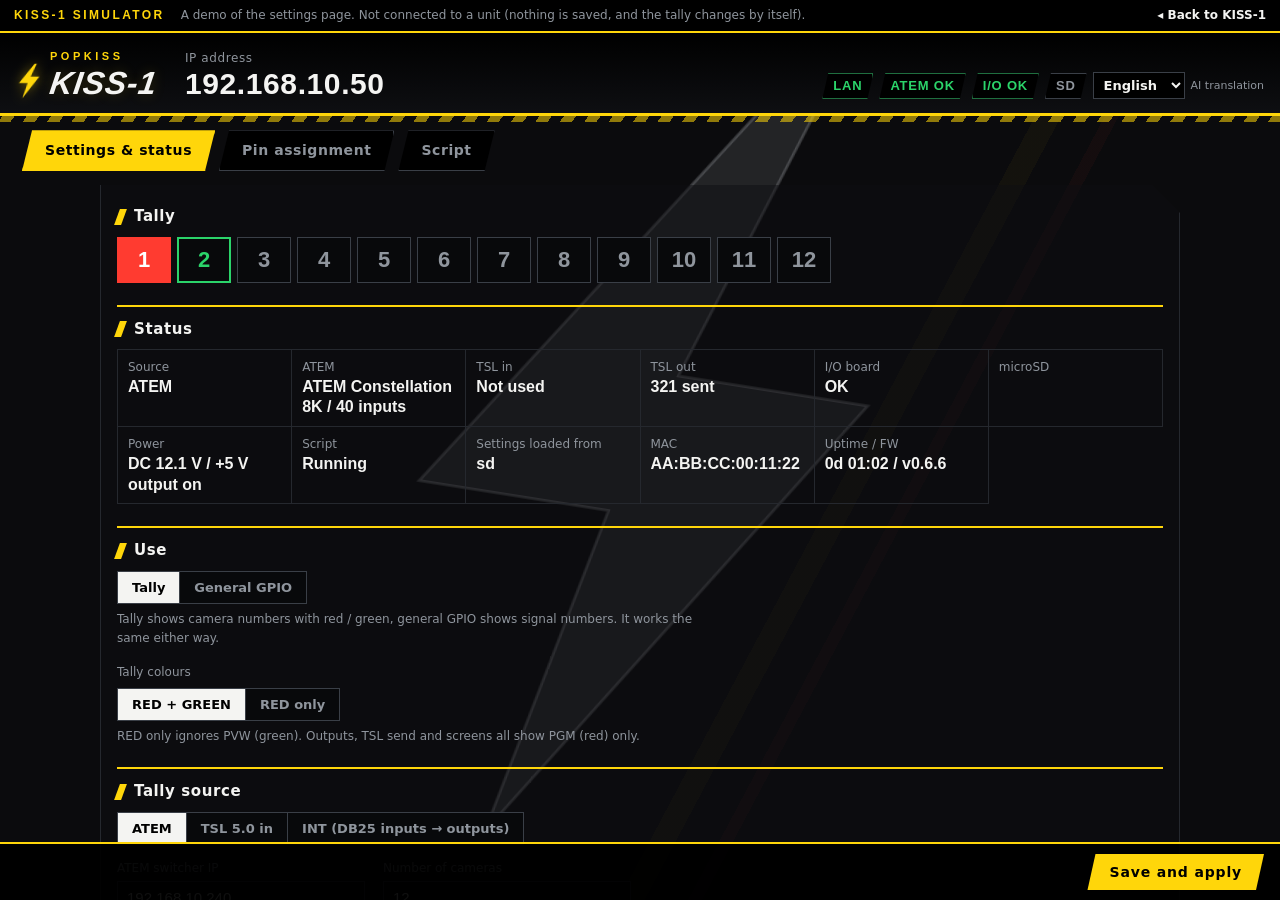
==== commit 989c19ea: "シミュレーターを v0.6.6 に更新" ====
--- a/kiss-1-sim.html
+++ b/kiss-1-sim.html
@@ -22,7 +22,7 @@
 document.getElementById('simback').textContent=SIMJA?'◂ KISS-1 のページへ':'◂ Back to KISS-1';
 if(!SIMJA)document.title='KISS-1 Settings Page Simulator — POPKISS';
 const SCR={state:1,delay:false,loops:0,words:212,vars:44,us:41,pins:0,ov:[]};
-const ST={name:"KISS-1",ver:"v0.6.5",scr:1,lang:0,usage:0,tallyColor:0,ip:"192.168.10.50",mac:"AA:BB:CC:00:11:22",link:true,hasIp:true,dhcp:false,uptime:3725,src:"atem",srcOk:true,srcText:"ATEM OK",atem:{conn:true,product:"ATEM Constellation 8K",inputs:40,rx:12345,reconnects:0},ember:{conn:false,found:0,total:0,err:"",drops:0},tslInClients:0,tslOutClients:1,tslRx:0,tslAge:-1,tslOut:321,cams:12,tally:[1,2,0,0,0,0,0,0,0,0,0,0],sense:0,relays:0,gnd:0,k26:false,k27:true,v5:true,vin:12140,io:[true,true,true,true,true],i2cErr:0,repairs:0,sd:true,sdMsg:"",cfgFrom:"sd",warn:[],restart:false,fwMax:1900000};
+const ST={name:"KISS-1",ver:"v0.6.6",scr:1,lang:0,usage:0,tallyColor:0,ip:"192.168.10.50",mac:"AA:BB:CC:00:11:22",link:true,hasIp:true,dhcp:false,uptime:3725,src:"atem",srcOk:true,srcText:"ATEM OK",atem:{conn:true,product:"ATEM Constellation 8K",inputs:40,rx:12345,reconnects:0},ember:{conn:false,found:0,total:0,err:"",drops:0},tslInClients:0,tslOutClients:1,tslRx:0,tslAge:-1,tslOut:321,cams:12,tally:[1,2,0,0,0,0,0,0,0,0,0,0],sense:0,relays:0,gnd:0,k26:false,k27:true,v5:true,vin:12140,io:[true,true,true,true,true],i2cErr:0,repairs:0,sd:true,sdMsg:"",cfgFrom:"sd",warn:[],restart:false,fwMax:1900000};
 const CF={usage:0,tallyColor:0,lang:0,dhcp:false,ip:"192.168.10.50",mask:"255.255.255.0",gw:"192.168.10.1",source:"atem",atem:"192.168.10.240",tslInProto:0,tslInIp:"0.0.0.0",tslInGroup:"",tslOutProto:0,emberIp:"0.0.0.0",emberPort:9000,emberMode:0,emberPgm:"",emberPvw:"",emberBase:1,emberPgmVal:1,emberPvwVal:2,tslInPort:8900,tslInBase:0,tslInScreen:0,tslInLamp:1,tslInTimeout:0,tslOut:true,tslOutIp:"192.168.10.20",tslOutPort:8901,tslOutBase:0,tslOutScreen:0,tslOutLamp:1,cams:12};
 CF.lang=SIMJA?0:1;
 const PI={pins:["Op1","Ov1","Op2","Ov2","Sp5","Sv5","Ip7","Iv7","G","G","G","G","X","X","Y","X","-","-","-","-","-","-","-","-","G"],com:"5v",inv:false,cams:12,maxCam:40,presets:[],builtin:[{id:0,name:""},{id:1,name:""}]};
@@ -37,7 +37,8 @@
 const CPU={},CPS={};
 let pgm=0,pvw=1;
 setInterval(()=>{ST.uptime+=1},1000);
-setInterval(()=>{const n=Math.min(ST.cams,8);const np=pvw;pvw=(pvw+1+Math.floor(Math.random()*3))%n;if(pvw===np)pvw=(pvw+1)%n;pgm=np;ST.tally=Array(ST.cams).fill(0);ST.tally[pgm]=1;ST.tally[pvw]|=2;ST.tslOut+=2;ST.vin=12000+Math.floor(Math.random()*300);drive()},2600);
+const PINS_RG=PI.pins.slice(),PINS_RED=Array.from({length:24},(_,i)=>'Op'+(i+1)).concat(['G']);
+setInterval(()=>{const n=Math.max(2,ST.cams);const np=pvw%n;pvw=(np+1+Math.floor(Math.random()*3))%n;if(pvw===np)pvw=(pvw+1)%n;pgm=np;ST.tally=Array(ST.cams).fill(0);ST.tally[pgm]=1;ST.tally[pvw]|=2;ST.tslOut+=2;ST.vin=12000+Math.floor(Math.random()*300);drive()},2600);
 drive();
 {const base=JSON.parse(JSON.stringify(CF));
  CPU[1]={id:1,name:SIMJA?'スタジオA':'Studio A',cf:JSON.parse(JSON.stringify(base)),pi:{pins:PI.pins.slice(),com:PI.com,inv:false}};
@@ -70,7 +71,9 @@
 
   if(path.startsWith('/api/builtin')){const q=new URLSearchParams(path.split('?')[1]);return builtin(+q.get('id'),q.get('dir')=='out')}
   if(path==='/api/status')return Object.assign({},ST,{scr:SCR.state,lang:CF.lang,usage:CF.usage,tallyColor:CF.tallyColor,cams:CF.cams});
-  if(path==='/api/config'){if(b){Object.assign(CF,b);if(b.cams)ST.cams=+b.cams;}return b?{ok:true,sd:1}:CF}
+  if(path==='/api/config'){if(b){const was=CF.tallyColor;Object.assign(CF,b);if(b.cams)ST.cams=+b.cams;PI.cams=ST.cams;
+   if(b.tallyColor!==undefined&&+b.tallyColor!==+was){PI.pins=(+b.tallyColor===1?PINS_RED:PINS_RG).slice();PI.com='5v'}
+   ST.tally=ST.tally.slice(0,ST.cams);while(ST.tally.length<ST.cams)ST.tally.push(0);drive()}return b?{ok:true,sd:1}:CF}
   if(path==='/api/pins'){if(b){PI.pins=b.pins;PI.com=b.com;PI.inv=b.inv;drive()}return b?{ok:true,sd:1}:PI}
   if(path==='/api/preset'){if(b&&b.op==='save')PI.presets.push({slot:PI.presets.length+1,name:b.name||'preset',pins:b.pins,com:b.com,inv:b.inv});if(b&&b.op==='delete')PI.presets=PI.presets.filter(p=>p.slot!==b.slot);return{ok:true,sd:1}}
   if(path==='/api/selftest')return{ok:true,items:[{id:'exp',ok:true,detail:'5/5 XL9535'},{id:'idle',ok:true,detail:'-'},{id:'k',ok:true,detail:'25/25'},{id:'kiso',ok:true,detail:'-'},{id:'gnd',ok:true,detail:'-'},{id:'q',ok:true,detail:'25/25'},{id:'v5',ok:true,detail:'DC 12.1 V'},{id:'eth',ok:true,detail:'100 M full'},{id:'sd',ok:true,detail:'7580 MB'},{id:'vin',ok:true,detail:'12.1 V'}]};
@@ -84,7 +87,7 @@
    if(b.op==='delete'){delete st[b.id];return{ok:true}}
    if(b.op==='copy'){const id=pick(ot,x.name,b.where!=='sd');if(!id)return{ok:false,err:'preset_full'};ot[id]=Object.assign(JSON.parse(JSON.stringify(x)),{id});return{ok:true,id}}}
   return {ok:true}};
-const PAGES={main:"<!doctype html><html lang=ja><head><meta charset=utf-8><meta name=viewport content='width=device-width,initial-scale=1,viewport-fit=cover'><title>KISS-1<\/title><style>\n:root{--panel:#0b0b0d;--deck:#131418;--well:#08090b;--line:#25282e;--line2:#3a3f47;--fg:#f4f4f2;--dim:#8f959d;\n--volt:#ffd60a;--volt2:#ffb000;--plate:rgba(14,15,18,.5);\n--red:#ff3b30;--green:#2bd46a;--gpi:#43b8ff;--gpo:#ffae1a;--com:#f2f2f2;--sink:#c39bff;--gndc:#8d99a6;--scr:#ff6ec7;--bad:#ff5a4f;\n--num:\"Bahnschrift\",\"DIN Alternate\",\"DIN Condensed\",\"Arial Narrow\",sans-serif;\n--txt:\"Hiragino Sans\",\"Hiragino Kaku Gothic ProN\",\"Yu Gothic UI\",\"Meiryo\",\"Microsoft YaHei\",\"PingFang SC\",\"Malgun Gothic\",\"Apple SD Gothic Neo\",system-ui,sans-serif;color-scheme:dark}\n*{box-sizing:border-box}\nbody{margin:0;min-height:100vh;color:var(--fg);font:14px/1.55 var(--txt);font-variant-numeric:tabular-nums;background:var(--panel) linear-gradient(118deg,transparent 0 62%,rgba(255,214,10,.035) 62% 63.5%,transparent 63.5% 66%,rgba(255,59,48,.04) 66% 66.8%,transparent 66.8%) fixed}\nbody:before{content:\"\";position:fixed;z-index:-1;left:50%;top:50%;height:94vh;width:calc(94vh * .77);max-width:118vw;max-height:154vw;background:url(\"data:image/svg+xml,%3Csvg xmlns='http://www.w3.org/2000/svg' viewBox='-1 -1 26 34'%3E%3Cpath d='M15 0 3 18h8L8 32 21 12h-8l4-12z' fill='%239aa0a8' fill-opacity='.16' stroke='%23d4d8de' stroke-opacity='.22' stroke-width='.12' stroke-linejoin='miter'/%3E%3C/svg%3E\") no-repeat center/contain;transform:translate(-50%,-50%) rotate(9deg);pointer-events:none}\na{color:inherit}\n.top{display:flex;flex-wrap:wrap;align-items:flex-end;gap:10px 28px;padding:18px max(16px,env(safe-area-inset-right)) 14px max(16px,env(safe-area-inset-left));background:linear-gradient(180deg,#000 0,#0e0f12 100%);border-bottom:3px solid var(--volt);position:relative}\n.top:after{content:\"\";position:absolute;left:0;right:0;bottom:-9px;height:6px;background:repeating-linear-gradient(-55deg,var(--volt) 0 10px,transparent 10px 20px);opacity:.55;pointer-events:none}\n.mark{display:flex;align-items:flex-end;gap:8px}\n.mark .bolt{width:26px;height:36px;fill:var(--volt);filter:drop-shadow(0 0 6px rgba(255,214,10,.45));transform:skewX(-8deg)}\n.mark b{display:block;font:italic 800 32px/1 var(--num);letter-spacing:.02em;text-transform:uppercase;transform:skewX(-8deg);text-shadow:0 0 14px rgba(255,214,10,.18)}\n.mark small{display:block;font:700 11px/1 var(--num);letter-spacing:.32em;color:var(--volt);margin-bottom:5px}\n.ip{font:600 30px/1 var(--num);letter-spacing:.02em}\n.ip small{display:block;font:12px/1.2 var(--txt);color:var(--dim);margin-bottom:4px}\n.chips{display:flex;gap:6px;flex-wrap:wrap;margin-left:auto;align-items:center}\n.chip{border:1px solid var(--line2);padding:3px 10px;font:700 13px/1.4 var(--num);letter-spacing:.06em;color:var(--dim);background:#000;clip-path:polygon(6px 0,100% 0,calc(100% - 6px) 100%,0 100%)}\n.chip.ok{color:var(--green);border-color:#1f6e3f}.chip.ng{color:#fff;background:var(--bad);border-color:var(--bad)}\nspan.ai{font-size:11px;color:var(--dim)}\nselect.lang{width:auto;font:600 13px/1.2 var(--txt);padding:4px 6px;background:#000}\nnav{display:flex;gap:4px;padding:14px max(16px,env(safe-area-inset-right)) 0 max(22px,env(safe-area-inset-left));background:transparent}\nnav{flex-wrap:wrap}\nnav a{padding:9px 22px 8px;text-decoration:none;color:var(--dim);font-weight:700;letter-spacing:.04em;background:#000;border:1px solid var(--line2);clip-path:polygon(10px 0,100% 0,calc(100% - 10px) 100%,0 100%)}\nnav a:hover{color:var(--fg)}\nnav a.on{color:#000;background:var(--volt);border-color:var(--volt)}\nmain{max-width:1080px;margin:14px auto 0;padding:22px max(16px,env(safe-area-inset-right)) 104px max(16px,env(safe-area-inset-left));display:flex;flex-direction:column;gap:22px;background:var(--plate);border-left:1px solid var(--line);border-right:1px solid var(--line);clip-path:polygon(0 0,calc(100% - 28px) 0,100% 28px,100% 100%,0 100%)}\nh2{font:800 15px/1.3 var(--txt);margin:0 0 10px;display:flex;align-items:baseline;gap:10px;flex-wrap:wrap;letter-spacing:.04em}\nh2:before{content:\"\";align-self:center;width:7px;height:16px;background:var(--volt);transform:skewX(-20deg);flex:none}\nh2 .sub{font-weight:400;font-size:12px;color:var(--dim);letter-spacing:0}\n.sec{border-top:1px solid var(--line);padding-top:14px;position:relative}\n.sec:before{content:\"\";position:absolute;left:0;right:0;top:-1px;height:2px;background:var(--volt)}\n.grid{display:grid;grid-template-columns:repeat(auto-fill,minmax(200px,1fr));gap:12px 18px}\nlabel.f{display:flex;flex-direction:column;gap:4px;font-size:12px;color:var(--dim);min-width:0}\ninput,select{font:500 15px/1.2 var(--num);color:var(--fg);background:var(--well);border:1px solid var(--line2);padding:7px 9px;border-radius:0;width:100%;min-width:0}\ninput:hover,select:hover{border-color:#5a616b}\ninput:focus,select:focus,button:focus-visible,.seg button:focus-visible{outline:2px solid var(--volt);outline-offset:1px}\ninput[type=checkbox]{width:16px;height:16px;accent-color:var(--volt)}\n.chk{display:flex;align-items:center;gap:7px;font-size:13px;color:var(--fg)}\n.seg{display:inline-flex;flex-wrap:wrap;border:1px solid var(--line2);background:var(--well)}\n.seg button{font:700 13px/1 var(--txt);background:var(--well);color:var(--dim);border:0;border-right:1px solid var(--line2);padding:9px 14px;cursor:pointer}\n.seg button:hover{color:var(--fg)}\n.seg button:last-child{border-right:0}\n.seg button.on{background:var(--fg);color:#000}\nbutton.b{font:800 14px/1 var(--txt);letter-spacing:.06em;background:var(--volt);color:#000;border:0;padding:11px 22px;cursor:pointer;clip-path:polygon(8px 0,100% 0,calc(100% - 8px) 100%,0 100%)}\nbutton.b:hover{background:#ffe24d}\nbutton.g{background:var(--line2);color:var(--fg)}\nbutton.g:hover{background:#4a515a}\nbutton.b:disabled{opacity:.35;cursor:default}\n.note{font-size:12px;color:var(--dim);margin:6px 0 0;max-width:80ch}\n.warn{border-left:3px solid var(--gpo);background:#2a2316;padding:9px 12px;font-size:13px}\n.warn.bad{border-color:var(--bad);background:#2d1a19}\n.bar{position:fixed;left:0;right:0;bottom:0;background:rgba(0,0,0,.94);border-top:2px solid var(--volt);padding:10px max(16px,env(safe-area-inset-right)) calc(10px + env(safe-area-inset-bottom)) max(16px,env(safe-area-inset-left));display:flex;gap:10px;align-items:center;flex-wrap:wrap;z-index:5}\n.bar .msg{font-size:13px;color:var(--dim);margin-right:auto}\n.bar .msg.err{color:var(--bad)}\n.hide{display:none!important}\n@media(max-width:600px){nav a{padding:9px 14px 8px}.pre .row .nm{flex-basis:100%}main{clip-path:none}.mark b{font-size:28px}.ip{font-size:24px}}\n\n.tally{display:flex;flex-wrap:wrap;gap:6px}\n.key{width:54px;height:46px;border:1px solid var(--line2);background:var(--well);display:flex;align-items:center;justify-content:center;font:600 22px/1 var(--num);color:var(--dim)}\n.key.pgm{background:var(--red);border-color:var(--red);color:#fff}\n.key.pvw{border:2px solid var(--green);color:var(--green)}\n.key.pgm.pvw{box-shadow:inset 0 -6px 0 var(--green)}\n.key.sig{width:44px;height:38px;font-size:18px}\n.key.on{background:var(--fg);border-color:var(--fg);color:var(--panel)}\n.st{display:grid;grid-template-columns:repeat(auto-fill,minmax(170px,1fr));border-top:1px solid var(--line);border-left:1px solid var(--line)}\n.st div{border-right:1px solid var(--line);border-bottom:1px solid var(--line);padding:8px 10px;font-size:12px;color:var(--dim);min-width:0}\n.st b{display:block;font:600 16px/1.3 var(--num);color:var(--fg);overflow-wrap:anywhere}\n.pre{display:flex;flex-direction:column;gap:8px}\n.pre .row{display:flex;gap:8px;align-items:center;flex-wrap:wrap;border-bottom:1px solid var(--line);padding:6px 0}\n.pre .nm{flex:1;min-width:140px;font-size:13px}\n.pre .nm small{display:block;color:var(--dim);font-size:11px}\n.pre button{font:600 12px/1 var(--txt);padding:7px 10px}\n.sttab td{padding:6px 10px;border-bottom:1px solid var(--line);font-size:13px;vertical-align:top}\n.sttab td.r{font:700 12px/1.4 var(--num);letter-spacing:.06em;width:44px}\n.sttab td.r.ok{color:var(--green)}.sttab td.r.ng{color:#fff;background:var(--bad)}\n.sttab td.d{font-family:var(--num);color:var(--dim);overflow-wrap:anywhere}\n.cpgs{display:grid;grid-template-columns:repeat(auto-fit,minmax(min(100%,340px),1fr));gap:4px 32px}\n.cph{font:700 12px/1.2 var(--txt);color:var(--dim);margin:6px 0 4px;letter-spacing:.06em}\n.lamps{display:flex;gap:14px;flex-wrap:wrap;padding-top:6px;align-items:center}\n.ov{position:fixed;inset:0;background:rgba(0,0,0,.68);display:flex;align-items:center;justify-content:center;padding:16px;z-index:20}\n.dlg{background:var(--deck);border:1px solid var(--line2);border-top:3px solid var(--gpo);max-width:460px;width:100%;padding:18px 18px 16px;display:flex;flex-direction:column;gap:12px}\n.dlg h3{margin:0;font:600 17px/1.3 var(--txt)}\n.dlg p{margin:0;font-size:13px;line-height:1.55;color:var(--dim)}\n.dlg p.now{color:var(--fg)}\n.chg{display:grid;grid-template-columns:auto 1fr;gap:4px 14px;align-items:baseline;font-size:12px;color:var(--dim);border:1px solid var(--line);padding:9px 11px;background:var(--well)}\n.chg b{font:600 15px/1.3 var(--num);color:var(--fg);overflow-wrap:anywhere}\n.btns{display:flex;gap:10px;justify-content:flex-end;flex-wrap:wrap}\n.prog{height:3px;background:var(--line);overflow:hidden}.prog i{display:block;height:100%;width:0;background:var(--fg);transition:width .9s linear}\n<\/style><\/head><body><header class=top><div class=mark><svg class=bolt viewBox='0 0 24 32' aria-hidden=true><path d='M15 0 3 18h8L8 32 21 12h-8l4-12z'/><\/svg><div><small>POPKISS<\/small><b>KISS-1<\/b><\/div><\/div><div class=ip><small data-t=ipLabel><\/small><span id=ip>-<\/span><\/div><div class=chips><span class=chip id=cLink>LAN<\/span><span class=chip id=cSrc>-<\/span><span class=chip id=cIo>I/O<\/span><span class=chip id=cSd>SD<\/span><select class=lang id=lang aria-label=Language><\/select><span class=ai data-t=aiNote><\/span><\/div><\/header><nav><a href='/' class='on' data-t=nav1><\/a><a href='/pins' class='' data-t=nav2><\/a><a href='/script' class='' data-t=nav3><\/a><\/nav>\n<main>\n<section>\n <h2><span data-t=hTally><\/span> <span class=sub id=tsub><\/span><\/h2>\n <div class=tally id=tally><\/div>\n<\/section>\n<section class=sec>\n <h2 data-t=hStatus><\/h2>\n <div class=st>\n  <div><span data-t=stSrc><\/span><b id=sSrc>-<\/b><\/div><div>ATEM<b id=sAtem>-<\/b><\/div><div><span data-t=stTslIn><\/span><b id=sTslIn>-<\/b><\/div><div style=\"display:none\">Ember+<b id=sEmber>-<\/b><\/div>\n  <div><span data-t=stTslOut><\/span><b id=sTslOut>-<\/b><\/div><div><span data-t=stIo><\/span><b id=sIo>-<\/b><\/div><div>microSD<b id=sSd>-<\/b><\/div>\n  <div><span data-t=stPow><\/span><b id=sPow>-<\/b><\/div><div><span data-t=stScr><\/span><b id=sScr>-<\/b><\/div><div><span data-t=stCfg><\/span><b id=sCfg>-<\/b><\/div><div>MAC<b id=sMac>-<\/b><\/div><div><span data-t=stUp><\/span><b id=sUp>-<\/b><\/div>\n <\/div>\n<\/section>\n\n<section class=sec>\n <h2 data-t=hUse><\/h2>\n <div class=seg id=usage><button data-v=0 data-t=useTally><\/button><button data-v=1 data-t=useGpio><\/button><\/div>\n <p class=note data-t=useNote><\/p>\n <div id=tcBox style=\"margin-top:16px\"><div style=\"font-size:12px;color:var(--dim);margin-bottom:6px\" data-t=hColor><\/div>\n  <div class=seg id=tcol><button data-v=0 data-t=colRG><\/button><button data-v=1 data-t=colRed><\/button><\/div>\n  <p class=note data-t=colNote><\/p><\/div>\n<\/section>\n\n<section class=sec>\n <h2 data-t=hSource><\/h2>\n <div class=seg id=source><button data-v=atem>ATEM<\/button><button data-v=tsl data-t=srcTsl><\/button><button data-v=ember style=\"display:none\">Ember+<\/button><button data-v=int data-t=srcInt><\/button><\/div>\n <div class=\"s-tsl\" style=\"margin-top:14px\"><div class=seg id=tinp><button data-v=0>UDP<\/button><button data-v=1 data-t=tinListen><\/button><button data-v=2 data-t=tinConnect><\/button><\/div><\/div>\n <div class=\"s-tsl tin-u\" style=\"margin-top:10px\"><div class=seg id=tinm><button data-v=0 data-t=imNormal><\/button><button data-v=1 data-t=imMc><\/button><\/div><p class=note id=imNote><\/p><\/div>\n <div class=\"grid\" style=\"margin-top:14px\">\n  <label class=\"f s-atem\"><span data-t=fAtem><\/span><input id=atem inputmode=decimal><\/label>\n  <label class=\"f s-tsl tin-c\"><span data-t=fTslInIp><\/span><input id=tslInIp inputmode=decimal><\/label>\n  <label class=\"f s-tsl\"><span data-t=fPort><\/span><input id=tslInPort type=number min=1 max=65535><\/label>\n  <label class=\"f s-tsl tin-g\"><span data-t=fTslGroup><\/span><input id=tslInGroup inputmode=decimal data-tp=phGroup><\/label>\n  <label class=\"f s-ember\"><span data-t=fEmberIp><\/span><input id=emberIp inputmode=decimal><\/label>\n  <label class=\"f s-ember\"><span data-t=fEmberPort><\/span><input id=emberPort type=number min=1 max=65535><\/label>\n  <label class=\"f s-ember\"><span data-t=fEmberBase><\/span><input id=emberBase type=number min=0 max=65535><\/label>\n  <label class=\"f s-tsl\"><span data-t=fTslInBase><\/span><input id=tslInBase type=number min=0 max=65534><\/label>\n  <label class=\"f s-tsl\"><span data-t=fScreen><\/span><input id=tslInScreen type=number min=0 max=65535 data-tp=phAll><\/label>\n  <label class=\"f s-tsl\"><span data-t=fTimeout><\/span><input id=tslInTimeout type=number min=0 max=3600><\/label>\n  <label class=\"f\"><span data-t=fCams><\/span><input id=cams type=number min=1 max=80><\/label>\n <\/div>\n <div class=\"lamps s-tsl\"><span class=note style=\"margin:0\" data-t=lampsIn><\/span>\n  <label class=chk><input type=checkbox id=li1>RH<\/label><label class=chk><input type=checkbox id=li2>TEXT<\/label><label class=chk><input type=checkbox id=li4>LH<\/label><\/div>\n <div class=\"s-ember\" style=\"margin-top:14px\">\n  <div class=seg id=emode><button data-v=0 data-t=emPair><\/button><button data-v=1 data-t=emSingle><\/button><\/div>\n  <div class=grid style=\"margin-top:12px;grid-template-columns:repeat(auto-fill,minmax(300px,1fr))\">\n   <label class=f><span class=em-pair data-t=fEmPgm><\/span><span class=em-single data-t=fEmVal><\/span><input id=emberPgm maxlength=63 spellcheck=false><\/label>\n   <label class=\"f em-pair\"><span data-t=fEmPvw><\/span><input id=emberPvw maxlength=63 spellcheck=false><\/label>\n  <\/div>\n  <div class=\"grid em-single\" style=\"margin-top:12px\">\n   <label class=f><span data-t=fEmPgmVal><\/span><input id=emberPgmVal type=number><\/label>\n   <label class=f><span data-t=fEmPvwVal><\/span><input id=emberPvwVal type=number><\/label>\n  <\/div>\n  <p class=note data-t=emNote><\/p>\n <\/div>\n <p class=\"note s-int\" data-t=intNote><\/p>\n<\/section>\n\n<section class=sec>\n <h2><span data-t=hTslOut><\/span> <span class=sub data-t=subTslOut><\/span><\/h2>\n <label class=chk><input type=checkbox id=tslOut><span data-t=send><\/span><\/label>\n <div class=\"tslo\" style=\"margin-top:12px\"><div class=seg id=toutp><button data-v=0>UDP<\/button><button data-v=1 data-t=tinConnect><\/button><button data-v=2 data-t=tinListen><\/button><\/div><\/div>\n <div class=\"tslo tout-u\" style=\"margin-top:10px\"><div class=seg id=toutm><button data-v=uni data-t=omUni><\/button><button data-v=bc data-t=omBc><\/button><button data-v=mc data-t=omMc><\/button><\/div><p class=note id=omNote><\/p><\/div>\n <div class=\"grid tslo\" style=\"margin-top:12px\">\n  <label class=\"f tout-ip\"><span id=outIpLbl data-t=fOutIp><\/span><input id=tslOutIp inputmode=decimal><\/label>\n  <label class=f><span data-t=fPort><\/span><input id=tslOutPort type=number min=1 max=65535><\/label>\n  <label class=f><span data-t=fOutBase><\/span><input id=tslOutBase type=number min=0 max=65534><\/label>\n  <label class=f>SCREEN<input id=tslOutScreen type=number min=0 max=65534><\/label>\n <\/div>\n <div class=\"lamps tslo\"><span class=note style=\"margin:0\" data-t=lampsOut><\/span>\n  <label class=chk><input type=checkbox id=lo1>RH<\/label><label class=chk><input type=checkbox id=lo2>TEXT<\/label><label class=chk><input type=checkbox id=lo4>LH<\/label><\/div>\n <p class=\"note tslo gonly\" data-t=gpioTslNote><\/p>\n<\/section>\n\n<section class=sec>\n <h2><span data-t=hNet><\/span> <span class=sub data-t=subNet><\/span><\/h2>\n <label class=chk><input type=checkbox id=dhcp><span data-t=dhcp><\/span><\/label>\n <div class=\"grid net\" style=\"margin-top:12px\">\n  <label class=f><span data-t=fIp><\/span><input id=ipa inputmode=decimal><\/label>\n  <label class=f><span data-t=fMask><\/span><input id=mask inputmode=decimal><\/label>\n  <label class=f><span data-t=fGw><\/span><input id=gw inputmode=decimal><\/label>\n <\/div>\n<\/section>\n<section class=sec>\n <h2><span data-t=hCfgPre><\/span><span class=sub data-t=subCfgPre><\/span><\/h2>\n <div class=cpgs>\n  <div><h3 class=cph><span data-t=cpInt><\/span> <span id=cpUc><\/span><\/h3><div class=pre id=cpU><\/div><\/div>\n  <div><h3 class=cph>microSD <span id=cpSc><\/span><\/h3><div class=pre id=cpS><\/div><\/div>\n <\/div>\n <div style=\"display:flex;gap:8px;margin-top:14px;flex-wrap:wrap;align-items:center;max-width:720px\"><input id=cpname maxlength=16 data-tp=phCpName style=\"flex:1;width:auto;min-width:180px\"><div class=seg id=cpwhere><button data-v=unit data-t=cpInt><\/button><button data-v=sd>microSD<\/button><\/div><button class=\"b g\" id=cpsave type=button style=\"white-space:nowrap\" data-t=cpSave><\/button><\/div>\n <p class=note data-t=cpNote><\/p>\n<\/section>\n<section class=sec>\n <h2><span data-t=hSt><\/span><span class=sub data-t=subSt><\/span><\/h2>\n <div style=\"display:flex;gap:10px;align-items:center;flex-wrap:wrap\"><button class=\"b g\" id=stRun type=button data-t=stRun><\/button><span class=note id=stSum style=\"margin:0\"><\/span><\/div>\n <div class=\"tbl hide\" id=stBox style=\"margin-top:10px\"><table class=sttab><tbody id=stRows><\/tbody><\/table><\/div>\n <p class=note data-t=stNote><\/p>\n<\/section>\n<section class=sec>\n <h2><span data-t=hFw><\/span> <span class=sub id=fwNow><\/span><\/h2>\n <div style=\"display:flex;gap:10px;align-items:center;flex-wrap:wrap\">\n  <input type=file id=fwFile accept=\".bin\" class=hide>\n  <button class=\"b g\" id=fwPick type=button data-t=fwPick><\/button>\n  <span id=fwName style=\"font:500 14px/1.3 var(--num);word-break:break-all\"><\/span>\n  <button class=b id=fwGo type=button data-t=fwBtn disabled><\/button>\n <\/div>\n <div class=\"prog hide\" id=fwProg style=\"margin-top:12px;height:6px\"><i><\/i><\/div>\n <p class=note id=fwMsg><\/p>\n <p class=note data-t=fwNote><\/p>\n<\/section>\n<p class=note><span data-t=fileNote><\/span> <a href=\"/kiss1.txt\" data-t=dl><\/a><\/p>\n<\/main>\n<div class=bar><span class=msg id=msg><\/span>\n <button class=\"b g hide\" id=rst data-t=btnRestart><\/button><button class=b id=save data-t=btnSave><\/button><\/div>\n<div class=\"ov hide\" id=stDlg role=dialog aria-modal=true aria-labelledby=stT><div class=dlg>\n <h3 id=stT data-t=stTitle><\/h3>\n <p data-t=stBody><\/p>\n <label class=chk><input type=checkbox id=stUnpl><span data-t=stUnplugged><\/span><\/label>\n <div class=btns><button class=\"b g\" id=stNo data-t=stCancel><\/button><button class=b id=stGo data-t=stGo disabled><\/button><\/div>\n<\/div><\/div>\n<div class=\"ov hide\" id=rsDlg role=dialog aria-modal=true aria-labelledby=rsT><div class=dlg>\n <h3 id=rsT data-t=rsTitle><\/h3>\n <p id=rsB data-t=rsBody><\/p>\n <div class=chg><span data-t=rsNow><\/span><b id=rsCur><\/b><span data-t=rsNext><\/span><b id=rsNew><\/b><\/div>\n <div class=\"prog hide\" id=rsProg><i><\/i><\/div>\n <p class=\"now hide\" id=rsMsg><\/p>\n <div class=btns id=rsAsk><button class=\"b g\" id=rsLater data-t=rsLater><\/button><button class=b id=rsGo data-t=rsGo><\/button><\/div>\n <div class=\"btns hide\" id=rsFailB><button class=b id=rsOpenBtn data-t=rsOpen><\/button><\/div>\n<\/div><\/div>\n<script>\nconst LANGS=['ja','en','es','zh','ko'],LANG_NAMES=['日本語','English','Español','中文','한국어'];\nconst L={\nja:{conSys:'本体のログ',conPh:'スクリプトへ送る文字（Enter で送信）',btnSend:'送る',conFull:'入力があふれました（スクリプトが Serial.readLine() で読んでいません）',r15:'下の入力欄で送った 1 行を rx に入れて 1 を返す（まだなければ 0）。中身は rx… で調べる',r16:'入力欄から届いているバイト数 / 1 バイト読む（なければ -1）',ex12:'DB25 ケーブルチェック（送る側 A）',ex13:'DB25 ケーブルチェック（受ける側 B）',ex14:'コンソールから \"ON 3\" でピンを操作',ex12p:'A: ピン 1〜24 を SCRIPT の X、ピン 25 を COM（COM のつなぎ先は「ドライ接点」）。PEER を B の IP に\\nB にも「受ける側」の例を入れて走らせ、結果は B のコンソールに出ます',ex13p:'B: ピン 1〜24 を GPI、ピン 25 を COM（COM のつなぎ先は「絶縁 0V」）。A と DB25 ストレートでつなぐ\\n1 ピンずつ閉じたとき、そのピンだけが入ることを全ピンで確かめます',hRefNet:'LAN（UDP・TCP・HTTP・OSC・TSL）',netNote:'通信の関数は相手を待たずにすぐ戻るので、相手がいなくてもタリーや Web は止まりません。TCP は同時に 3 本まで、HTTP は 1 つずつです。IP は \"192.168.10.50\" のように書くか IP(192, 168, 10, 50) です。tslOut(0) で止めた本体の TSL 送信は、スクリプトが止まると設定どおりに戻ります。',n1:'受け取るポートを開く（マルチキャストのグループも指定できる）',n2:'文字と数値を並べて 1 つのパケットで送る',n3:'次のパケットを受け取って長さを返す（なければ 0）。中身は rx… で調べる',n4:'受け取ったパケットの送り元（返事を送るときに使う）',n5:'配列でバイナリを送る・受け取る（1 要素 = 1 バイト）',n6:'接続を始めて番号（1〜3）を返す。つながるのを待たずに戻る',n7:'1 つながっている / 0 つないでいる途中 / -1 切れた・失敗',n8:'文字と数値を並べて送る / 配列で送る',n9:'1 行届いていたら rx に入れて 1 を返す（改行で区切るテキストの機器向け）',n10:'届いているバイト数 / 1 バイト読む（なければ -1）/ 切る',n11:'HTTP GET を始める（待たずに戻る。同時に 1 つ）',n12:'0 まだ / 200 など 終わった / -1 失敗。httpBody() で中身を rx に入れる',n13:'OSC を送る（数値は int、\"文字\" は string）',n14:'受け取った OSC のアドレスを調べる / i 番目の引数（float は整数に）',n15:'TSL 5.0 を UDP で 1 件送る（OFF で消灯）',n16:'本体の TSL 送信を止める（0）・動かす（1）',n17:'受け取った文字と同じ / で始まる / を含む',n18:'受け取った文字の i 番目の数値 / 長さ / i バイト目（なければ -1）',n19:'IP アドレスを 1 つの数にする',ex7:'UDP の \"GO\" でピン 13 を 0.5 秒オン',ex8:'GPI で vMix をカット（HTTP）',ex9:'GPI で Videohub を切り替え（TCP）',ex10:'GPI の変化を OSC で送る',ex11:'タリーを自分で TSL 送信（本体の送信は止める）',ke22:'IP アドレスの書き方が違います：\"{name}\"',\nnav3:'スクリプト',stScr:'スクリプト',scr0:'停止中',scr1:'実行中',scr2:'エラーで停止',scr3:'完了（loop() なし）',hScript:'スクリプト',subScript:'Arduino と同じ書き方（setup() と loop()）で本体の上で動きます',scAuto:'電源を入れたら自動で実行',scAutoNote:'電源を入れるときに USER ボタンを押していると実行しません。',scLoops:'loop() {n} 回',scUs:'1 回 {n} µs',scPins:'SCRIPT ピン',scNoPins:'SCRIPT に割り当てたピンはありません（「ピン割り当て」で SCRIPT にします）',scOv:'タリーの上書き',scOvNone:'なし',exPick:'例を入れる…',btnOpen:'PC から開く',btnDl:'PC に保存',btnCheck:'検証',btnSaveOnly:'保存',btnRun:'保存して実行',btnStop:'停止',scSize:'{n} / {m} バイト',unsavedS:'未保存の変更があります',msgChecked:'エラーはありません',msgSaved:'保存しました',msgSavedErr:'保存しましたが、エラーがあります',msgRunning:'保存して実行しました',msgStopped:'停止しました',msgReplace:'エディタの内容を例に置き換えますか？（保存していない変更は消えます）',msgLeave:'保存していない変更があります',eScriptBig:'スクリプトが長すぎます（16KB まで）',kLine:'{n} 行目',kEnd:'ファイルの終わり',kRun:'実行中のエラー',hConsole:'コンソール',subConsole:'Serial.print の出力（白）、本体のログ（灰）、入力した文字（ピンク）',btnClear:'表示を消す',conLost:'（古い出力は消えました）',hRef:'使える関数',refNote:'計算はすべて 32 ビットの整数です。float・String・ポインタは使えません。停止したときやエラーのときは、SCRIPT ピンはすべてオフになり、タリーの上書きも解除されます。loop() は約 1 ms ごとに呼ばれ、delay() の間も本体のほかの動作は止まりません。',keyNote:'Tab で字下げ、Ctrl+S で保存、Ctrl+Enter で保存して実行',r1:'ピン 1〜25 の入力。接点が閉じていると 1（GPI 反転の設定に従う）',r2:'SCRIPT のピンをオン（HIGH）・オフ（LOW）。HIGH / LOW は電圧ではなくオン・オフの意味：GPO（X）は HIGH で COM とつながり、GND GPO（XG）は HIGH で GND（0V）に落ちる。LOW はどちらも開放（何にもつながらない）。ほかのピンは無視',r3:'指定したミリ秒だけ待つ',r4:'起動してからの時間（ミリ秒・マイクロ秒）',r5:'入力元のタリー：0 消灯 / 1 PGM / 2 PVW / 3 両方',r6:'入力元のタリーが PGM（赤）/ PVW（緑）なら 1',r7:'カメラのタリーを上書き。GPO・TSL 送信・画面すべてに反映',r8:'赤・緑の片方だけ上書き',r9:'上書きをやめて入力元に戻す（引数なし = 全カメラ）',r10:'設定のカメラ台数',r11:'下のコンソールに表示（\"文字\"、数値、print(x, HEX)）',r12:'Arduino と同じ計算',r13:'乱数',r14:'使える型（すべて整数）。if / for / while / do / switch / 関数 / 再帰も使えます',ex1:'点滅（ピン 13）',ex2:'GPI のピン 1 で CAM 3 を赤に',ex3:'CAM 1 が ON AIR の間、ピン 14 を点滅',ex4:'どれかが ON AIR ならピン 15',ex5:'タリーの変化をコンソールに表示',ex6:'ピン 2 が閉じたらピン 16 に 0.2 秒パルス',exPins:'使うピンは「ピン割り当て」で SCRIPT にしてください',ke1:'「{name}」のあたりの書き方が違います',ke2:'{name} が必要です',ke3:'「{name}」が見つかりません（変数の宣言を確認）',ke4:'関数「{name}」がありません',ke5:'「{name}」はもう定義されています',ke6:'「{name}」の引数の数が違います',ke7:'ここには代入できません',ke8:'const の値は変えられません',ke9:'「{name}」は使えません（使えるのは int・long・byte・bool などの整数だけ）',ke10:'定数が必要です（配列の大きさ・case）',ke11:'配列「{name}」の大きさか初期値が正しくありません',ke12:'プログラムが大きすぎます（{name}）',ke13:'break / continue はループの中でだけ使えます',ke14:'setup() も loop() もありません',ke15:'使えない文字か数値です：{name}',ke16:'コメント /* が閉じていません',ke17:'{name} は使えません（使えるのは #define 名前 値 と #include だけ）',ke18:'入れ子が深すぎます',ke19:'case が重複しています：{name}',ke20:'配列「{name}」は [ ] を付けて使ってください',ke21:'スクリプトが長すぎます（16KB まで）',ke40:'0 で割りました',ke41:'配列の範囲外です：{name}',ke42:'関数の呼び出しが深すぎます（再帰）',ke43:'ピン番号は 1〜25 です（{name}）',ke44:'カメラ番号は 1〜40 です（{name}）',mScr:'SCRIPT',lgScr:'SCRIPT（X = GPO、XG = GND GPO）',wScrStop:'SCRIPT のピンがありますが、スクリプトが動いていません（「スクリプト」のページ）',scrNote:'SCRIPT のピンはスクリプトの digitalWrite でオン・オフします。HIGH = オン、LOW = オフで、電圧の高い・低いではありません。GPO（X）は HIGH で COM とつながり、GND GPO（XG）は HIGH で本体の GND（0V）に落ちます。LOW のときはどちらも開放（何にもつながらない）です。',\naiNote:'',ipLabel:'IP アドレス',nav1:'設定と状態',nav2:'ピン割り当て',lanOff:'LAN 未接続',ioNg:'I/O 異常',sdNone:'SD なし',noResp:'応答なし',\nhTally:'タリー',hTally_g:'信号',tallyOff:'入力元とつながっていないので全部消灯しています',hStatus:'状態',stSrc:'入力元',stTslIn:'TSL 受信',stTslOut:'TSL 送信',\nstIo:'I/O 基板',stCfg:'設定の読み込み元',stUp:'稼働時間 / FW',unused:'使っていない',conn:'接続中',notConn:'接続していません',inputs:'{n} 入力',\ntslNotYet:'まだ届いていません',tslNoSw:'スイッチャーにつながっていません',pkts:'{n} 件 / {s} 秒前',clients:'{n} 台接続',\nemberFound:'パス {a} / {b} 見つかった',notSending:'送っていない',sent:'{n} 件送信',outNoPeer:'接続先につながっていません',ioOk:'正常',ioNoAns:'応答なし',\nsdNoCard:'入っていません',days:'日',waiting:'（待機中）',\nhUse:'使い方',useTally:'タリー',useGpio:'汎用 GPIO',hColor:'タリーの色',colRG:'RED + GREEN',colRed:'RED のみ',colNote:'RED のみにすると PVW（緑）は使いません。GPO・TSL 送信・画面すべて PGM（赤）だけになります。',fixPvw:'全部 赤（PGM）にする',wPvwRed:'緑（PVW）に割り当てたピンがあります。RED のみでは動きません。赤（PGM）に割り当て直してください。',useNote:'タリーはカメラ番号と赤・緑、汎用 GPIO は信号番号で表示します。中の動きは同じです。',\nhSource:'タリーの入力元',hSource_g:'信号の入力元',srcTsl:'TSL 5.0 受信',srcInt:'INT（DB25 の GPI → GPO）',\ntinListen:'TCP（こちらで待ち受け）',tinConnect:'TCP（こちらから接続）',fTslInIp:'接続するスイッチャーの IP',fTslInIp_g:'接続する機器の IP',fPort:'ポート',\nfEmberIp:'Ember+ 機器の IP',fEmberPort:'ポート（TCP）',fEmberBase:'CAM1 の {n}',fEmberBase_g:'信号 1・2 の {n}',fAtem:'ATEM スイッチャーの IP',\nfTslInBase:'CAM1 にする TSL の番号（INDEX）',fTslInBase_g:'信号 1・2 にする TSL の番号（INDEX）',fScreen:'SCREEN（空欄 = すべて）',phAll:'すべて',\nfTimeout:'途切れたら消灯するまでの秒数（0 = 消さない）',fCams:'カメラ台数',fCams_g:'信号の数',lampsIn:'受信するランプ',\nemPair:'PGM と PVW が別のパラメーター',emPair_g:'奇数と偶数の信号が別のパラメーター',emSingle:'1 つの値で表す',\nfEmPgm:'PGM（赤）のパス',fEmPgm_g:'奇数の信号のパス',fEmVal:'値のパス',fEmPvw:'PVW（緑）のパス',fEmPvw_g:'偶数の信号のパス',\nfEmPgmVal:'PGM（赤）になる値',fEmPgmVal_g:'奇数の信号になる値',fEmPvwVal:'PVW（緑）になる値',fEmPvwVal_g:'偶数の信号になる値',\nemNote:'パスは名前を / でつなぐ（例 Tally/Source {n}/PGM）か、番号を . でつなぎます（例 1.2.{n}.1）。{n} が番号に置き換わります。パラメーターは true か 0 以外の値でオンになります。',\nintNote:'DB25 の GPI ピンの状態を、同じ番号の GPO ピンへそのまま出します。どのピンを何番にするかは「ピン割り当て」で決めます。',\nhTslOut:'TSL 5.0 送信',subTslOut:'受けたタリーを TSL で送る（LORA-TALLY 親機など）',subTslOut_g:'信号を TSL で送る（もう 1 台の KISS-1 など）',send:'送信する',\nfOutIp:'送り先の IP',fOutBase:'CAM1 の TSL 番号（INDEX）',fOutBase_g:'信号 1・2 の TSL 番号（INDEX）',lampsOut:'点けるランプ',\ngpioTslNote:'TSL では 2 つの信号を 1 つの番号で送ります（奇数の信号 = 赤、偶数の信号 = 緑）。',\nhNet:'ネットワーク',subNet:'変えたら再起動で切り替わります',dhcp:'DHCP で自動取得する',fIp:'IP アドレス',fMask:'サブネットマスク',fGw:'ゲートウェイ',\nfileNote:'設定は本体に保存され、microSD が入っていれば kiss1.txt にも書き込みます。起動時に microSD の kiss1.txt があれば、そちらが優先です。',dl:'今の設定ファイルをダウンロード',\nbtnSave:'保存して反映',btnRestart:'再起動して切り替える',unsaved:'保存していない変更があります',saved:'保存しました',savedSd:'（本体と microSD）',savedNoSd:'（本体。microSD なし）',\nsdFail:'。microSD への書き込みに失敗しました',restartWait:'ネットワークの変更が再起動待ちです',restartAfter:'。ネットワークの変更は再起動で切り替わります',\nrestarting:'再起動しています。IP を変えた場合は新しい IP で開き直してください',\nhFw:'ファームの更新',fwNow:'今のファーム {v}',fwPick:'ファイルを選ぶ',fwBtn:'アップデート',fwNote:'本体だけの .bin を選びます（merged.bin は不可）。設定は残ります。microSD の直下に「KISS1」で始まり「.bin」で終わる名前（例：KISS1_FW.bin）で置いて電源を入れても更新できます（終わると名前の後ろに .done が付きます）。',fwTooBig:'このファイルは使えません。merged.bin ではなく、本体だけの .bin を選んでください。',fwReady:'{s} KB。「アップデート」を押してください。',fwBad:'ESP32 のファームではありません。',fwChip:'ESP32-S3 用のファームではありません。',fwConfirm:'アップデートします。終わるまでタリーと GPO は止まります。よろしいですか？',fwSend:'送っています… {p}%',fwDone:'アップデートしました。再起動しています',fwFail:'アップデートできませんでした（{e}）。今のファームのまま動いています。',rsTitle:'再起動が必要です',rsBusyT:'再起動しています',rsBody:'ネットワークの設定は再起動すると切り替わります。再起動中の数秒間、DB25 の GPO はすべて OFF になり、タリーも止まります。',rsNow:'現在',rsNext:'再起動後',rsDhcp:'DHCP（IP は本体の画面に表示）',rsGo:'今すぐ再起動',rsLater:'あとで',rsWait:'再起動しています… {s} 秒',rsSearch:'{a} に接続しています… {s} 秒',rsFail:'{a} に接続できません。本体の画面で IP を確かめて開いてください',rsOpen:'開く',\neValue:'「{f}」の値が正しくありません',ePins:'ピン割り当てが正しくありません',eCom:'COM の設定が正しくありません',eNameEmpty:'プリセットの名前を入れてください',\neNameChars:'名前に | # 改行 は使えません',ePresetFull:'プリセットは 8 個までです。どれかを消してください',eOther:'エラー: {c}',\nhDb:'DB25（背面から見た向き）',subDb:'ピンを押すと下の表のその行に移ります',lgIn:'GPI',lgOut:'GPO',lgNone:'未使用',lgRG:'R = PGM（赤）　G = PVW（緑）',lgRG_g:'数字 = 信号番号',\nhPreset:'プリセット',builtin:'内蔵',savedP:'保存したもの',loadIn:'GPI として読み込む',loadOut:'GPO として読み込む',load:'読み込む',\ndel:'削除',delSure:'本当に削除',phPname:'名前を付けて今の割り当てを保存',savePreset:'保存',presetNote:'読み込んだだけでは反映されません。下の「保存して反映」で切り替わります。',\nbp0:'アナログオーディオケーブル（TASCAM DB25-XLR）',bp1:'Hollyland ワイヤレスタリー',bp2:'連番 24ch（RED のみ）',bp3:'連番 12ch（RED + GREEN）',\nhCom:'COM のつなぎ先',comIso:'絶縁 0V',comGnd:'本体の GND',comDry:'ドライ接点（どこにもつながない）',\nnoteIso:'COM ピンを絶縁された 0V につなぎます。GPI も GPO も使えます。',noteGnd:'COM ピンを本体の GND につなぎます。COM が GND でないと受けられない機器向けです。GPI を使うと絶縁がなくなります。',\nnoteDry:'COM ピンはどこにもつながず、GPO ピンと COM ピンの間が無電圧接点になります。GPI は使えません。',inv:'GPI を反転する（常時閉 NC の接点）',\nhPins:'ピンごとの割り当て',thPin:'ピン',thUse:'使い方',thCam:'カメラ',thCol:'色',thSig:'信号',thState:'状態',mIn:'GPI',mOut:'GPO',pgm:'PGM 赤',pvw:'PVW 緑',\ncomV5:'+5V（COM が +5V）',noteV5:'COM のピンが +5V になります（電源は最大 5A）。「+5V GPO」のピンはオンのとき +5V を出します。つないだ機器の GND は「GND」のピンへ戻してください。GPI は本体の GND 基準になり、GND のピンとの間の接点で受けます。+5V のピンは 1 本 0.3A、GND のピンは 1 本 1A までが目安です。DC 入力は 12V・3A 以上を使ってください。',mOut5:'+5V GPO',mSink:'GND GPO',lgSink:'GND GPO',wInRef:'GPI の相手になる COM か GND のピンがありません。',wIn5v:'+5V のときの GPI は GND のピンとの間の接点で受けます。GND のピンを作ってください。',w5vRet:'GND のピンがありません。つないだ機器の GND を戻す先として GND のピンを作ってください。',stPow:'電源',v5On:'+5V 出力中',pinsNote:'GND GPO はオンのときピンを本体の GND に落とします（外部電源の LED やリレーを引き込む使い方）。GND は常に本体の GND です。',\nhCfgPre:'設定のプリセット',subCfgPre:'本体に 8 個、microSD に何個でも',phCpName:'名前を付けて今の設定を保存',cpSave:'保存',cpNote:'保存して反映済みの設定（入力元・TSL・使い方・ピン割り当てなど）を保存します。本体には 8 個まで、microSD には kiss1_presets フォルダに何個でも置けます。ネットワークと言語は含まないので、読み込んでも IP アドレスは変わりません。同じ名前で保存すると上書きします。',cpNoSd:'microSD が入っていないので使えません。',cpEmpty:'まだ保存したプリセットはありません。',cpLoadSure:'もう一度押すと読み込み',cpLoaded:'「{name}」を読み込んで反映しました',cpSaved:'「{name}」を{to}に保存しました',cpDirty:'先に「保存して反映」を押してから、プリセットに保存してください',eNoSd:'microSD が入っていません',eSdWrite:'microSD に書き込めませんでした',ePresetEmpty:'そのプリセットは見つかりません',eNameLong:'名前が長すぎます',\ncpInt:'本体',cpNoInt:'本体の保存領域が使えません（書き込み時のパーティション設定を確認してください）',cpToSd:'SD へコピー',cpToInt:'本体へコピー',cpCopied:'「{name}」を{to}へコピーしました',eNoStorage:'保存先が使えません（microSD が入っていない など）',eWrite:'保存できませんでした',\nv5Title:'COM を +5V にします',v5Body:'COM のピンから +5V が出るようになります。安全のため、今 COM になっているピンはいったんすべて GND に変わります。+5V を出したいピンは、このあと「+5V」に設定し直してください。',v5Pins:'GND に変わるピン',v5None:'なし（COM のピンはありません）',v5Apply:'「保存して反映」を押すまで本体には反映されません。',v5Cancel:'キャンセル',v5Done:'COM を +5V にしました。COM だった {n} 本のピンは GND になっています',\nfTslGroup:'グループ番号',phGroup:'239.1.1.1 など',\nomUni:'1 台に送る',omBc:'全体に送る',omMc:'マルチキャスト',omNoteUni:'決めた 1 台にだけ送ります。送り先の IP を入れてください。',omNoteBc:'同じネットワークの全部の機器に送ります（255.255.255.255）。',omNoteMc:'グループ番号が同じ機器だけが受け取ります。受け側にも同じ番号を設定してください。迷ったら 239.1.1.1 のままで大丈夫です。',imNormal:'Normal',imMc:'マルチキャストも受ける',imNote:'送り側と同じグループ番号にしてください。迷ったら 239.1.1.1 のままで大丈夫です。',\nhSt:'セルフテスト',subSt:'DB25 を外して約 3 秒',stRun:'セルフテストを実行',stNote:'各ピンの K（COM へ）と Q（GND へ）を 1 本ずつオンにして、そのピンの入力だけが反応するかを調べます。ハンダブリッジやピンの取り違えもわかります。テスト中はタリー出力が止まります。',stTitle:'セルフテストを始めます',stBody:'DB25 のケーブルを外してください。テスト中（約 3 秒）はタリー出力が止まり、すべてのピンを順番に COM・GND・+5V へつなぎます。つないだままだと相手の機器に電気が流れます。',stUnplugged:'DB25 のケーブルを外しました',stGo:'テスト開始',stCancel:'キャンセル',stRunning:'テスト中…',stOk:'すべて OK',stNg:'NG が {n} 件あります',st_exp:'I/O チップ（XL9535 ×5）',st_idle:'待機中に反応する入力がない',st_k:'K（COM へ）と入力 ×25',st_kiso:'COM 浮き（K26 が切れる）',st_gnd:'COM を GND（K27）',st_q:'Q（GND へ）と入力 ×25',st_v5:'+5V（ショートなし）',st_eth:'LAN リンク',st_sd:'microSD 書き込み・読み込み',st_vin:'DC 入力電圧',eBusy:'アップデート中なので実行できません',\nwNoCom:'COM のピンがありません。どれかのピンを COM にしてください。',wDry:'ドライ接点では GPI が働きません。COM を「絶縁 0V」にするか、GND のピンを作ってください。',\nwGnd:'本体 GND と GPI を一緒に使うと、GPI 側の絶縁がなくなります。',wRange:'カメラ台数（{n} 台）より大きい番号があります。設定ページで台数を増やしてください。',\nwRange_g:'信号の数（{n}）より大きい番号があります。設定ページで信号の数を増やしてください。',\nbtnRevert:'元に戻す',loadedB:'「{name}」を{dir}として読み込みました。保存すると反映されます',loadedU:'「{name}」を読み込みました。保存すると反映されます',\ndeleted:'「{name}」を削除しました',savedAs:'「{name}」として保存しました',applied:'保存して反映しました'},\n\nen:{conSys:'Unit log',conPh:'Text for the script (Enter to send)',btnSend:'Send',conFull:'Input is full (the script is not reading it with Serial.readLine())',r15:'Puts one line sent from the box below in rx and returns 1 (0 = none yet). Read it with rx…',r16:'Bytes waiting from the input box / reads one byte (-1 = none)',ex12:'DB25 cable check (sender, unit A)',ex13:'DB25 cable check (receiver, unit B)',ex14:'Control pins from the console: \"ON 3\"',ex12p:'A: pins 1–24 SCRIPT X, pin 25 COM (COM connection: dry contact). Set PEER to the IP of B\\nRun the receiver example on B too; the results appear in the console of B',ex13p:'B: pins 1–24 GPI, pin 25 COM (COM connection: isolated 0 V). Connect A and B with a straight DB25 cable\\nCloses one pin at a time and checks that only that pin comes in, for every pin',hRefNet:'LAN (UDP / TCP / HTTP / OSC / TSL)',netNote:'The network functions return at once without waiting for the other side, so tally and the web page keep running even when a peer is missing. Up to 3 TCP connections at a time, HTTP one at a time. Write an IP as \"192.168.10.50\" or IP(192, 168, 10, 50). When tslOut(0) has stopped the unit\\'s own TSL send, it goes back to the settings when the script stops.',n1:'Opens a port to receive on (a multicast group can be given)',n2:'Sends text and numbers together as one packet',n3:'Takes the next packet and returns its length (0 = none). Read it with rx…',n4:'Sender of the last packet (to send a reply)',n5:'Sends / receives binary with an array (one element = one byte)',n6:'Starts a connection and returns its number (1 to 3) without waiting',n7:'1 connected / 0 connecting / -1 closed or failed',n8:'Sends text and numbers / an array',n9:'When a whole line has arrived: puts it in rx and returns 1 (for devices with line based text)',n10:'Bytes waiting / reads one byte (-1 = none) / closes',n11:'Starts an HTTP GET (returns at once, one at a time)',n12:'0 running / 200 etc. done / -1 failed. httpBody() puts the body in rx',n13:'Sends OSC (numbers as int, \"text\" as string)',n14:'Checks the address of the received OSC / argument i (float becomes integer)',n15:'Sends one TSL 5.0 message over UDP (OFF turns it off)',n16:'Stops (0) / runs (1) the unit\\'s own TSL send',n17:'Received text equals / starts with / contains',n18:'Number i in the received text / length / byte i (-1 = none)',n19:'Makes one number of an IP address',ex7:'UDP \"GO\" turns pin 13 on for 0.5 s',ex8:'GPI cuts vMix (HTTP)',ex9:'GPI switches a Videohub (TCP)',ex10:'Send GPI changes as OSC',ex11:'Send the tally as TSL yourself (unit send off)',ke22:'Bad IP address: \"{name}\"',\nnav3:'Script',stScr:'Script',scr0:'Stopped',scr1:'Running',scr2:'Stopped by an error',scr3:'Finished (no loop())',hScript:'Script',subScript:'Written like an Arduino sketch (setup() and loop()) and run on the unit',scAuto:'Run automatically at power-on',scAutoNote:'Hold the USER button at power-on to start without the script.',scLoops:'loop() {n} times',scUs:'{n} µs per pass',scPins:'SCRIPT pins',scNoPins:'No pin is set to SCRIPT (set pins to SCRIPT on the pin assignment page)',scOv:'Tally override',scOvNone:'none',exPick:'Insert an example…',btnOpen:'Open from PC',btnDl:'Save to PC',btnCheck:'Verify',btnSaveOnly:'Save',btnRun:'Save and run',btnStop:'Stop',scSize:'{n} / {m} bytes',unsavedS:'Unsaved changes',msgChecked:'No errors',msgSaved:'Saved',msgSavedErr:'Saved, but it has an error',msgRunning:'Saved and running',msgStopped:'Stopped',msgReplace:'Replace the editor contents with the example? (unsaved changes are lost)',msgLeave:'There are unsaved changes',eScriptBig:'The script is too long (16 KB max)',kLine:'Line {n}',kEnd:'end of file',kRun:'Run time error',hConsole:'Console',subConsole:'Serial.print output (white), unit log (grey), your input (pink)',btnClear:'Clear',conLost:'(older output was dropped)',hRef:'Functions',refNote:'All arithmetic is 32 bit integer. float, String and pointers are not available. When the script stops or hits an error, every SCRIPT pin turns off and the tally overrides are released. loop() is called about every 1 ms, and the rest of the unit keeps working during delay().',keyNote:'Tab indents, Ctrl+S saves, Ctrl+Enter saves and runs',r1:'Input of pin 1 to 25: 1 while the contact is closed (follows the GPI invert setting)',r2:'Turns a SCRIPT pin on (HIGH) / off (LOW). HIGH / LOW mean on / off, not a voltage: GPO (X) connects to COM on HIGH, GND GPO (XG) goes to GND (0 V) on HIGH. LOW leaves both open (connected to nothing). Other pins are ignored',r3:'Waits the given milliseconds',r4:'Time since power-on (ms / µs)',r5:'Tally from the source: 0 off / 1 PGM / 2 PVW / 3 both',r6:'1 when the source tally is PGM (red) / PVW (green)',r7:'Overrides the tally of a camera. GPO, TSL out and screens all follow',r8:'Overrides only red or only green',r9:'Gives the camera back to the source (no argument = all cameras)',r10:'Number of cameras in the settings',r11:'Prints to the console below (\"text\", numbers, print(x, HEX))',r12:'Same as Arduino',r13:'Random numbers',r14:'Types (all integers). if / for / while / do / switch / functions / recursion',ex1:'Blink (pin 13)',ex2:'GPI pin 1 makes CAM 3 red',ex3:'Blink pin 14 while CAM 1 is on air',ex4:'Pin 15 when any camera is on air',ex5:'Print tally changes',ex6:'0.2 s pulse on pin 16 when pin 2 closes',exPins:'Set the pins you use to SCRIPT on the pin assignment page',ke1:'Syntax error near \"{name}\"',ke2:'{name} expected',ke3:'\"{name}\" not found (check the declaration)',ke4:'No function \"{name}\"',ke5:'\"{name}\" is already defined',ke6:'Wrong number of arguments for \"{name}\"',ke7:'Cannot assign to this',ke8:'A const cannot be changed',ke9:'\"{name}\" is not supported (only integer types: int, long, byte, bool ...)',ke10:'A constant is needed (array size, case)',ke11:'Bad size or initializer for array \"{name}\"',ke12:'Program too large ({name})',ke13:'break / continue only inside a loop',ke14:'Neither setup() nor loop()',ke15:'Bad character or number: {name}',ke16:'Comment /* is not closed',ke17:'{name} is not supported (only #define NAME value and #include)',ke18:'Nested too deep',ke19:'Duplicate case: {name}',ke20:'Use the array \"{name}\" with [ ]',ke21:'The script is too long (16 KB max)',ke40:'Division by zero',ke41:'Array index out of range: {name}',ke42:'Calls nested too deep (recursion)',ke43:'Pin number must be 1 to 25 ({name})',ke44:'Camera number must be 1 to 40 ({name})',mScr:'SCRIPT',lgScr:'SCRIPT (X = GPO, XG = GND GPO)',wScrStop:'There are SCRIPT pins but no script is running (Script page)',scrNote:'SCRIPT pins are switched by digitalWrite in the script. HIGH = on, LOW = off: not a high or low voltage. GPO (X) connects to COM on HIGH; GND GPO (XG) pulls the pin to the unit GND (0 V) on HIGH. On LOW both are open (connected to nothing).',\naiNote:'AI translation',ipLabel:'IP address',nav1:'Settings & status',nav2:'Pin assignment',lanOff:'No LAN',ioNg:'I/O error',sdNone:'No SD',noResp:'No response',\nhTally:'Tally',hTally_g:'Signals',tallyOff:'Source not connected, everything is off',hStatus:'Status',stSrc:'Source',stTslIn:'TSL in',stTslOut:'TSL out',\nstIo:'I/O board',stCfg:'Settings loaded from',stUp:'Uptime / FW',unused:'Not used',conn:'Connected',notConn:'Not connected',inputs:'{n} inputs',\ntslNotYet:'Nothing received yet',tslNoSw:'Not connected to the switcher',pkts:'{n} packets / {s} s ago',clients:'{n} connected',\nemberFound:'Paths found {a} / {b}',notSending:'Not sending',sent:'{n} sent',outNoPeer:'Destination not connected',ioOk:'OK',ioNoAns:'No answer',\nsdNoCard:'No card',days:'d',waiting:' (waiting)',\nhUse:'Use',useTally:'Tally',useGpio:'General GPIO',hColor:'Tally colours',colRG:'RED + GREEN',colRed:'RED only',colNote:'RED only ignores PVW (green). Outputs, TSL send and screens all show PGM (red) only.',fixPvw:'Make them all red (PGM)',wPvwRed:'Some pins are set to green (PVW). They do nothing in RED only. Set them to red (PGM).',useNote:'Tally shows camera numbers with red / green, general GPIO shows signal numbers. It works the same either way.',\nhSource:'Tally source',hSource_g:'Signal source',srcTsl:'TSL 5.0 in',srcInt:'INT (DB25 inputs → outputs)',\ntinListen:'TCP (listen)',tinConnect:'TCP (connect)',fTslInIp:'Switcher IP',fTslInIp_g:'Device IP',fPort:'Port',\nfEmberIp:'Ember+ device IP',fEmberPort:'Port (TCP)',fEmberBase:'{n} for CAM1',fEmberBase_g:'{n} for signals 1 / 2',fAtem:'ATEM switcher IP',\nfTslInBase:'TSL index for CAM1',fTslInBase_g:'TSL index for signals 1 / 2',fScreen:'SCREEN (blank = any)',phAll:'any',\nfTimeout:'Seconds before clearing when lost (0 = never)',fCams:'Number of cameras',fCams_g:'Number of signals',lampsIn:'Lamps to read',\nemPair:'Separate PGM and PVW parameters',emPair_g:'Separate parameters for odd and even signals',emSingle:'One value',\nfEmPgm:'PGM (red) path',fEmPgm_g:'Path of odd signals',fEmVal:'Value path',fEmPvw:'PVW (green) path',fEmPvw_g:'Path of even signals',\nfEmPgmVal:'Value meaning PGM (red)',fEmPgmVal_g:'Value meaning odd signal',fEmPvwVal:'Value meaning PVW (green)',fEmPvwVal_g:'Value meaning even signal',\nemNote:'Write a path as identifiers joined with / (e.g. Tally/Source {n}/PGM) or numbers joined with . (e.g. 1.2.{n}.1). {n} is replaced by the number. A parameter is on when it is true or not 0.',\nintNote:'The state of each DB25 input pin goes straight to the output pins with the same number. Set the numbers on the Pin assignment page.',\nhTslOut:'TSL 5.0 out',subTslOut:'Send the tally over TSL (e.g. LORA-TALLY base unit)',subTslOut_g:'Send the signals over TSL (e.g. another KISS-1)',send:'Send',\nfOutIp:'Destination IP',fOutBase:'TSL index of CAM1',fOutBase_g:'TSL index of signals 1 / 2',lampsOut:'Lamps to light',\ngpioTslNote:'TSL carries two signals per index (odd signal = red, even signal = green).',\nhNet:'Network',subNet:'Takes effect after a restart',dhcp:'Get automatically (DHCP)',fIp:'IP address',fMask:'Subnet mask',fGw:'Gateway',\nfileNote:'Settings are saved in the unit and, with a microSD card inserted, also in kiss1.txt. At start-up a kiss1.txt on the card takes priority.',dl:'Download the current settings file',\nbtnSave:'Save and apply',btnRestart:'Restart to apply',unsaved:'Unsaved changes',saved:'Saved',savedSd:' (unit and microSD)',savedNoSd:' (unit, no microSD)',\nsdFail:'. Writing to the microSD failed',restartWait:'Network changes wait for a restart',restartAfter:'. Network changes take effect after a restart',\nrestarting:'Restarting. If you changed the IP, open the new address',\nhFw:'Firmware update',fwNow:'Now {v}',fwPick:'Choose file',fwBtn:'Update',fwNote:'Choose the app-only .bin (not merged.bin). Settings are kept. You can also put it in the root of the microSD with a name that starts with KISS1 and ends with .bin (e.g. KISS1_FW.bin) and power on (.done is added to the name when finished).',fwTooBig:'This file cannot be used. Choose the app-only .bin, not merged.bin.',fwReady:'{s} KB. Press Update.',fwBad:'Not an ESP32 firmware.',fwChip:'Not a firmware for ESP32-S3.',fwConfirm:'Update now? Tally and outputs stop until it finishes.',fwSend:'Sending… {p}%',fwDone:'Updated. Restarting',fwFail:'Update failed ({e}). The unit keeps running the current firmware.',rsTitle:'Restart needed',rsBusyT:'Restarting',rsBody:'Network settings take effect after a restart. For a few seconds while it restarts, all DB25 outputs are off and tally stops.',rsNow:'Now',rsNext:'After restart',rsDhcp:'DHCP (IP shown on the unit\\'s screen)',rsGo:'Restart now',rsLater:'Later',rsWait:'Restarting… {s} s',rsSearch:'Connecting to {a}… {s} s',rsFail:'Cannot reach {a}. Check the IP on the unit\\'s screen and open it',rsOpen:'Open',\neValue:'Invalid value: {f}',ePins:'Invalid pin assignment',eCom:'Invalid COM setting',eNameEmpty:'Enter a preset name',\neNameChars:'Names cannot contain | # or line breaks',ePresetFull:'Up to 8 presets. Delete one first',eOther:'Error: {c}',\nhDb:'DB25 (seen from the rear)',subDb:'Click a pin to jump to its row',lgIn:'GPI',lgOut:'GPO',lgNone:'Unused',lgRG:'R = PGM (red)   G = PVW (green)',lgRG_g:'Number = signal',\nhPreset:'Presets',builtin:'Built-in',savedP:'Saved',loadIn:'Load as GPI',loadOut:'Load as GPO',load:'Load',\ndel:'Delete',delSure:'Really delete',phPname:'Name to save the current assignment',savePreset:'Save',presetNote:'Loading does not apply it. Press Save and apply below.',\nbp0:'Analog audio cable (TASCAM DB25-XLR)',bp1:'Hollyland Wireless Tally',bp2:'In order, 24 ch (RED only)',bp3:'In order, 12 ch (RED + GREEN)',\nhCom:'COM connection',comIso:'Isolated 0 V',comGnd:'Chassis GND',comDry:'Dry contact (not connected)',\nnoteIso:'COM pins go to the isolated 0 V. Inputs and outputs both work.',noteGnd:'COM pins go to the chassis GND, for devices that need COM on ground. Using inputs as well removes the isolation.',\nnoteDry:'COM pins are not connected anywhere: each output closes a dry contact to the COM pins. Inputs do not work.',inv:'Invert inputs (normally closed contacts)',\nhPins:'Per-pin assignment',thPin:'Pin',thUse:'Use',thCam:'Camera',thCol:'Colour',thSig:'Signal',thState:'State',mIn:'GPI',mOut:'GPO',pgm:'PGM red',pvw:'PVW green',\ncomV5:'+5 V (COM is +5 V)',noteV5:'COM pins become +5 V (supply up to 5 A). +5V out pins give +5 V while on. Return the device ground to a GND pin. Inputs become ground referenced and read a contact to a GND pin. Keep to about 0.3 A per +5 V pin and 1 A per GND pin. Use a DC input of 12 V, 3 A or more.',mOut5:'+5V GPO',mSink:'GND GPO',lgSink:'GND GPO',wInRef:'No COM or GND pin for the inputs to close to.',wIn5v:'With +5 V, inputs read a contact to a GND pin. Make one of the pins GND.',w5vRet:'No GND pin. Make a GND pin for the device ground to return to.',stPow:'Power',v5On:'+5 V output on',pinsNote:'GND out pulls the pin to the unit GND while on (for LEDs or relays on an external supply). GND is always the unit GND.',\nhCfgPre:'Settings presets',subCfgPre:'8 in the unit, any number on the microSD',phCpName:'Name, then save the current settings',cpSave:'Save',cpNote:'Saves the applied settings (source, TSL, use, pin assignment and more). Up to 8 in the unit, and any number in the kiss1_presets folder on the microSD. Network and language are not included, so loading never changes the IP address. Saving under an existing name overwrites it.',cpNoSd:'Insert a microSD card to use presets.',cpEmpty:'No presets saved yet.',cpLoadSure:'Press again to load',cpLoaded:'Loaded and applied \"{name}\"',cpSaved:'Saved \"{name}\" to {to}',cpDirty:'Press Save and apply first, then save the preset',eNoSd:'No microSD card',eSdWrite:'Could not write to the microSD',ePresetEmpty:'That preset was not found',eNameLong:'The name is too long',\ncpInt:'Unit',cpNoInt:'The unit storage is not available (check the partition scheme used when flashing)',cpToSd:'Copy to SD',cpToInt:'Copy to unit',cpCopied:'Copied \"{name}\" to {to}',eNoStorage:'Storage not available (no microSD card, for example)',eWrite:'Could not save',\nv5Title:'Set COM to +5 V',v5Body:'COM pins will carry +5 V. For safety, every pin that is COM now becomes GND first. Set the pins that should give +5 V back to +5V afterwards.',v5Pins:'Pins that become GND',v5None:'None (no COM pins)',v5Apply:'Nothing changes on the unit until you press Save and apply.',v5Cancel:'Cancel',v5Done:'COM is now +5 V. The {n} COM pins are now GND',\nfTslGroup:'Group address',phGroup:'e.g. 239.1.1.1',\nomUni:'One device',omBc:'Everyone',omMc:'Multicast',omNoteUni:'Sends to one device only. Enter its IP.',omNoteBc:'Sends to every device on the network (255.255.255.255).',omNoteMc:'Only devices set to the same group receive it. Set the same group on the receivers. 239.1.1.1 is fine if unsure.',imNormal:'Normal',imMc:'Also receive multicast',imNote:'Use the same group as the sender. 239.1.1.1 is fine if unsure.',\nhSt:'Self test',subSt:'unplug the DB25, about 3 s',stRun:'Run self test',stNote:'Turns each pin K (to COM) and Q (to GND) on one at a time and checks that only that pin input responds. Also finds solder bridges and swapped pins. Tally outputs stop during the test.',stTitle:'Start the self test',stBody:'Unplug the DB25 cable. During the test (about 3 s) the tally outputs stop and every pin is connected to COM, GND and +5 V in turn. Anything still connected would get power.',stUnplugged:'The DB25 cable is unplugged',stGo:'Start test',stCancel:'Cancel',stRunning:'Testing…',stOk:'All OK',stNg:'{n} items NG',st_exp:'I/O chips (XL9535 x5)',st_idle:'No input lit while idle',st_k:'K (to COM) and input x25',st_kiso:'COM floating (K26 opens)',st_gnd:'COM to GND (K27)',st_q:'Q (to GND) and input x25',st_v5:'+5 V (no short)',st_eth:'LAN link',st_sd:'microSD write / read',st_vin:'DC input voltage',eBusy:'Not available during an update',\nwNoCom:'No COM pin. Make one of the pins COM.',wDry:'Inputs do not work with a dry contact. Set COM to Isolated 0 V, or make a GND pin.',\nwGnd:'Chassis GND together with inputs removes the input isolation.',wRange:'Some numbers are above the number of cameras ({n}). Raise it on the settings page.',\nwRange_g:'Some numbers are above the number of signals ({n}). Raise it on the settings page.',\nbtnRevert:'Revert',loadedB:'Loaded \"{name}\" as {dir}. Save to apply',loadedU:'Loaded \"{name}\". Save to apply',\ndeleted:'Deleted \"{name}\"',savedAs:'Saved as \"{name}\"',applied:'Saved and applied'},\n\nes:{conSys:'Registro del equipo',conPh:'Texto para el script (Enter para enviar)',btnSend:'Enviar',conFull:'Entrada llena (el script no la lee con Serial.readLine())',r15:'Pone en rx una línea enviada desde la casilla de abajo y devuelve 1 (0 = aún nada). Léala con rx…',r16:'Bytes en espera de la casilla / lee un byte (-1 = ninguno)',ex12:'Prueba de cable DB25 (emisor, equipo A)',ex13:'Prueba de cable DB25 (receptor, equipo B)',ex14:'Controlar pines desde la consola: \"ON 3\"',ex12p:'A: pines 1–24 SCRIPT X, pin 25 COM (conexión COM: contacto seco). Ponga en PEER la IP de B\\nEjecute también el ejemplo receptor en B; los resultados salen en la consola de B',ex13p:'B: pines 1–24 GPI, pin 25 COM (conexión COM: 0 V aislado). Una A y B con un cable DB25 directo\\nCierra un pin cada vez y comprueba que solo entra ese pin, en todos los pines',hRefNet:'LAN (UDP / TCP / HTTP / OSC / TSL)',netNote:'Las funciones de red vuelven al instante sin esperar al otro lado, así que el tally y la web siguen funcionando aunque falte el equipo. Hasta 3 conexiones TCP a la vez y HTTP de una en una. Escriba la IP como \"192.168.10.50\" o IP(192, 168, 10, 50). Si tslOut(0) detuvo el envío TSL propio, vuelve a los ajustes al detenerse el script.',n1:'Abre un puerto para recibir (se puede indicar un grupo multicast)',n2:'Envía texto y números juntos en un paquete',n3:'Toma el siguiente paquete y devuelve su longitud (0 = ninguno). Léalo con rx…',n4:'Remitente del último paquete (para responder)',n5:'Envía / recibe binario con un array (un elemento = un byte)',n6:'Inicia una conexión y devuelve su número (1 a 3) sin esperar',n7:'1 conectado / 0 conectando / -1 cerrada o fallida',n8:'Envía texto y números / un array',n9:'Si llegó una línea completa: la pone en rx y devuelve 1 (equipos de texto por líneas)',n10:'Bytes en espera / lee un byte (-1 = ninguno) / cierra',n11:'Inicia un HTTP GET (vuelve al instante, de uno en uno)',n12:'0 en curso / 200 etc. terminado / -1 error. httpBody() pone el cuerpo en rx',n13:'Envía OSC (números como int, \"texto\" como string)',n14:'Comprueba la dirección del OSC recibido / argumento i (float pasa a entero)',n15:'Envía un mensaje TSL 5.0 por UDP (OFF lo apaga)',n16:'Detiene (0) / activa (1) el envío TSL propio del equipo',n17:'El texto recibido es igual / empieza por / contiene',n18:'Número i del texto recibido / longitud / byte i (-1 = ninguno)',n19:'Convierte una dirección IP en un número',ex7:'\"GO\" por UDP enciende el pin 13 0,5 s',ex8:'GPI hace corte en vMix (HTTP)',ex9:'GPI conmuta un Videohub (TCP)',ex10:'Enviar cambios de GPI por OSC',ex11:'Enviar el tally por TSL uno mismo (envío propio apagado)',ke22:'Dirección IP no válida: \"{name}\"',\nnav3:'Script',stScr:'Script',scr0:'Detenido',scr1:'En marcha',scr2:'Detenido por un error',scr3:'Terminado (sin loop())',hScript:'Script',subScript:'Se escribe como un sketch de Arduino (setup() y loop()) y se ejecuta en el equipo',scAuto:'Ejecutar al encender',scAutoNote:'Mantenga pulsado el botón USER al encender para arrancar sin el script.',scLoops:'loop() {n} veces',scUs:'{n} µs por pasada',scPins:'Pines SCRIPT',scNoPins:'Ningún pin está en SCRIPT (asígnelo en la página de pines)',scOv:'Tally forzado',scOvNone:'ninguno',exPick:'Insertar un ejemplo…',btnOpen:'Abrir del PC',btnDl:'Guardar en el PC',btnCheck:'Verificar',btnSaveOnly:'Guardar',btnRun:'Guardar y ejecutar',btnStop:'Detener',scSize:'{n} / {m} bytes',unsavedS:'Hay cambios sin guardar',msgChecked:'Sin errores',msgSaved:'Guardado',msgSavedErr:'Guardado, pero tiene un error',msgRunning:'Guardado y en marcha',msgStopped:'Detenido',msgReplace:'¿Reemplazar el contenido del editor por el ejemplo? (se pierden los cambios sin guardar)',msgLeave:'Hay cambios sin guardar',eScriptBig:'El script es demasiado largo (máx. 16 KB)',kLine:'Línea {n}',kEnd:'fin del archivo',kRun:'Error en ejecución',hConsole:'Consola',subConsole:'Salida de Serial.print (blanco), registro del equipo (gris), su entrada (rosa)',btnClear:'Borrar',conLost:'(se descartó la salida antigua)',hRef:'Funciones',refNote:'Todos los cálculos son enteros de 32 bits. No hay float, String ni punteros. Al detenerse o con un error, todos los pines SCRIPT se apagan y se liberan los tally forzados. loop() se llama cada 1 ms aprox., y el resto del equipo sigue funcionando durante delay().',keyNote:'Tab sangra, Ctrl+S guarda, Ctrl+Enter guarda y ejecuta',r1:'Entrada del pin 1 a 25: 1 con el contacto cerrado (sigue el ajuste de inversión de GPI)',r2:'Enciende (HIGH) / apaga (LOW) un pin SCRIPT. HIGH / LOW significan encendido / apagado, no una tensión: GPO (X) conecta con COM con HIGH, GND GPO (XG) va a masa (0 V) con HIGH. Con LOW ambos quedan abiertos (sin conexión). Los demás pines se ignoran',r3:'Espera los milisegundos indicados',r4:'Tiempo desde el encendido (ms / µs)',r5:'Tally de la fuente: 0 apagado / 1 PGM / 2 PVW / 3 ambos',r6:'1 si el tally de la fuente es PGM (rojo) / PVW (verde)',r7:'Fuerza el tally de una cámara. GPO, envío TSL y pantallas lo siguen',r8:'Fuerza solo rojo o solo verde',r9:'Devuelve la cámara a la fuente (sin argumento = todas)',r10:'Número de cámaras de los ajustes',r11:'Muestra en la consola (\"texto\", números, print(x, HEX))',r12:'Igual que en Arduino',r13:'Números aleatorios',r14:'Tipos (todos enteros). if / for / while / do / switch / funciones / recursión',ex1:'Parpadeo (pin 13)',ex2:'GPI pin 1 pone CAM 3 en rojo',ex3:'Parpadeo en pin 14 mientras CAM 1 está al aire',ex4:'Pin 15 si alguna cámara está al aire',ex5:'Mostrar cambios de tally',ex6:'Pulso de 0,2 s en pin 16 al cerrar pin 2',exPins:'Ponga en SCRIPT los pines que use (página de pines)',ke1:'Error de sintaxis cerca de \"{name}\"',ke2:'Se esperaba {name}',ke3:'No se encuentra \"{name}\" (revise la declaración)',ke4:'No existe la función \"{name}\"',ke5:'\"{name}\" ya está definido',ke6:'Número de argumentos incorrecto para \"{name}\"',ke7:'No se puede asignar aquí',ke8:'Una const no se puede cambiar',ke9:'\"{name}\" no está disponible (solo enteros: int, long, byte, bool ...)',ke10:'Se necesita una constante (tamaño de array, case)',ke11:'Tamaño o valores incorrectos en el array \"{name}\"',ke12:'Programa demasiado grande ({name})',ke13:'break / continue solo dentro de un bucle',ke14:'No hay setup() ni loop()',ke15:'Carácter o número no válido: {name}',ke16:'El comentario /* no está cerrado',ke17:'{name} no está disponible (solo #define NOMBRE valor e #include)',ke18:'Anidamiento demasiado profundo',ke19:'case repetido: {name}',ke20:'Use el array \"{name}\" con [ ]',ke21:'El script es demasiado largo (máx. 16 KB)',ke40:'División por cero',ke41:'Índice fuera del array: {name}',ke42:'Llamadas demasiado profundas (recursión)',ke43:'El número de pin debe ser de 1 a 25 ({name})',ke44:'El número de cámara debe ser de 1 a 40 ({name})',mScr:'SCRIPT',lgScr:'SCRIPT (X = GPO, XG = GND GPO)',wScrStop:'Hay pines SCRIPT pero ningún script en marcha (página Script)',scrNote:'Los pines SCRIPT los conmuta digitalWrite del script. HIGH = encendido, LOW = apagado; no es una tensión alta o baja. GPO (X) conecta con COM con HIGH; GND GPO (XG) lleva el pin a la masa del equipo (0 V) con HIGH. Con LOW ambos quedan abiertos (sin conexión).',\naiNote:'Traducción por IA',ipLabel:'Dirección IP',nav1:'Ajustes y estado',nav2:'Asignación de pines',lanOff:'Sin LAN',ioNg:'Error de E/S',sdNone:'Sin SD',noResp:'Sin respuesta',\nhTally:'Tally',hTally_g:'Señales',tallyOff:'Fuente no conectada, todo apagado',hStatus:'Estado',stSrc:'Fuente',stTslIn:'Entrada TSL',stTslOut:'Salida TSL',\nstIo:'Placa de E/S',stCfg:'Ajustes cargados de',stUp:'Tiempo activo / FW',unused:'No se usa',conn:'Conectado',notConn:'No conectado',inputs:'{n} entradas',\ntslNotYet:'Aún no ha llegado nada',tslNoSw:'No conectado al mezclador',pkts:'{n} paquetes / hace {s} s',clients:'{n} conectados',\nemberFound:'Rutas encontradas {a} / {b}',notSending:'No se envía',sent:'{n} enviados',outNoPeer:'Destino no conectado',ioOk:'Correcto',ioNoAns:'Sin respuesta',\nsdNoCard:'Sin tarjeta',days:'d',waiting:' (en espera)',\nhUse:'Uso',useTally:'Tally',useGpio:'GPIO general',hColor:'Colores del tally',colRG:'RED + GREEN',colRed:'Solo RED',colNote:'Solo RED no usa PVW (verde). Salidas, envío TSL y pantallas muestran solo PGM (rojo).',fixPvw:'Pasar todos a rojo (PGM)',wPvwRed:'Hay pines en verde (PVW). No funcionan en Solo RED. Páselos a rojo (PGM).',useNote:'Tally muestra cámaras con rojo / verde; GPIO general muestra números de señal. Funciona igual en ambos.',\nhSource:'Fuente de tally',hSource_g:'Fuente de señales',srcTsl:'Entrada TSL 5.0',srcInt:'INT (entradas DB25 → salidas)',\ntinListen:'TCP (escuchar)',tinConnect:'TCP (conectar)',fTslInIp:'IP del mezclador',fTslInIp_g:'IP del equipo',fPort:'Puerto',\nfEmberIp:'IP del equipo Ember+',fEmberPort:'Puerto (TCP)',fEmberBase:'{n} de CAM1',fEmberBase_g:'{n} de las señales 1 / 2',fAtem:'IP del mezclador ATEM',\nfTslInBase:'Índice TSL de CAM1',fTslInBase_g:'Índice TSL de las señales 1 / 2',fScreen:'SCREEN (vacío = todos)',phAll:'todos',\nfTimeout:'Segundos antes de apagar si se pierde (0 = nunca)',fCams:'Número de cámaras',fCams_g:'Número de señales',lampsIn:'Lámparas a leer',\nemPair:'Parámetros PGM y PVW separados',emPair_g:'Parámetros separados para señales impares y pares',emSingle:'Un solo valor',\nfEmPgm:'Ruta de PGM (rojo)',fEmPgm_g:'Ruta de las señales impares',fEmVal:'Ruta del valor',fEmPvw:'Ruta de PVW (verde)',fEmPvw_g:'Ruta de las señales pares',\nfEmPgmVal:'Valor que significa PGM (rojo)',fEmPgmVal_g:'Valor de la señal impar',fEmPvwVal:'Valor que significa PVW (verde)',fEmPvwVal_g:'Valor de la señal par',\nemNote:'Escriba la ruta con nombres unidos por / (p. ej. Tally/Source {n}/PGM) o números unidos por . (p. ej. 1.2.{n}.1). {n} se sustituye por el número. Un parámetro está activo si es true o distinto de 0.',\nintNote:'El estado de cada pin de entrada del DB25 pasa directamente a los pines de salida con el mismo número. Los números se ajustan en Asignación de pines.',\nhTslOut:'Salida TSL 5.0',subTslOut:'Enviar el tally por TSL (p. ej. unidad base LORA-TALLY)',subTslOut_g:'Enviar las señales por TSL (p. ej. otro KISS-1)',send:'Enviar',\nfOutIp:'IP de destino',fOutBase:'Índice TSL de CAM1',fOutBase_g:'Índice TSL de las señales 1 / 2',lampsOut:'Lámparas a encender',\ngpioTslNote:'TSL lleva dos señales por índice (señal impar = rojo, señal par = verde).',\nhNet:'Red',subNet:'Se aplica tras reiniciar',dhcp:'Obtener automáticamente (DHCP)',fIp:'Dirección IP',fMask:'Máscara de subred',fGw:'Puerta de enlace',\nfileNote:'Los ajustes se guardan en el equipo y, con una microSD, también en kiss1.txt. Al arrancar, el kiss1.txt de la tarjeta tiene prioridad.',dl:'Descargar el archivo de ajustes actual',\nbtnSave:'Guardar y aplicar',btnRestart:'Reiniciar para aplicar',unsaved:'Hay cambios sin guardar',saved:'Guardado',savedSd:' (equipo y microSD)',savedNoSd:' (equipo, sin microSD)',\nsdFail:'. Falló la escritura en la microSD',restartWait:'Los cambios de red esperan un reinicio',restartAfter:'. Los cambios de red se aplican tras reiniciar',\nrestarting:'Reiniciando. Si cambió la IP, abra la nueva dirección',\nhFw:'Actualizar firmware',fwNow:'Actual {v}',fwPick:'Elegir archivo',fwBtn:'Actualizar',fwNote:'Elija el .bin solo de la aplicación (no merged.bin). Los ajustes se conservan. También puede ponerlo en la raíz de la microSD con un nombre que empiece por KISS1 y termine en .bin (p. ej. KISS1_FW.bin) y encender (al terminar se añade .done al nombre).',fwTooBig:'Este archivo no sirve. Elija el .bin solo de la aplicación, no merged.bin.',fwReady:'{s} KB. Pulse Actualizar.',fwBad:'No es un firmware de ESP32.',fwChip:'No es un firmware para ESP32-S3.',fwConfirm:'¿Actualizar ahora? El tally y las salidas se detienen hasta terminar.',fwSend:'Enviando… {p}%',fwDone:'Actualizado. Reiniciando',fwFail:'No se pudo actualizar ({e}). El equipo sigue con el firmware actual.',rsTitle:'Hace falta reiniciar',rsBusyT:'Reiniciando',rsBody:'Los ajustes de red se aplican al reiniciar. Durante unos segundos todas las salidas DB25 se apagan y el tally se detiene.',rsNow:'Actual',rsNext:'Tras reiniciar',rsDhcp:'DHCP (la IP aparece en la pantalla del equipo)',rsGo:'Reiniciar ahora',rsLater:'Más tarde',rsWait:'Reiniciando… {s} s',rsSearch:'Conectando con {a}… {s} s',rsFail:'No se puede conectar con {a}. Compruebe la IP en la pantalla del equipo y ábrala',rsOpen:'Abrir',\neValue:'Valor no válido: {f}',ePins:'Asignación de pines no válida',eCom:'Ajuste de COM no válido',eNameEmpty:'Escriba un nombre para el preajuste',\neNameChars:'El nombre no puede contener | # ni saltos de línea',ePresetFull:'Máximo 8 preajustes. Borre uno primero',eOther:'Error: {c}',\nhDb:'DB25 (visto desde atrás)',subDb:'Pulse un pin para ir a su fila',lgIn:'GPI',lgOut:'GPO',lgNone:'Sin uso',lgRG:'R = PGM (rojo)   G = PVW (verde)',lgRG_g:'Número = señal',\nhPreset:'Preajustes',builtin:'Integrado',savedP:'Guardado',loadIn:'Cargar como GPI',loadOut:'Cargar como GPO',load:'Cargar',\ndel:'Borrar',delSure:'¿Borrar?',phPname:'Nombre para guardar la asignación actual',savePreset:'Guardar',presetNote:'Cargar no lo aplica. Pulse Guardar y aplicar abajo.',\nbp0:'Cable de audio analógico (TASCAM DB25-XLR)',bp1:'Hollyland Wireless Tally',bp2:'En orden, 24 ch (solo RED)',bp3:'En orden, 12 ch (RED + GREEN)',\nhCom:'Conexión de COM',comIso:'0 V aislado',comGnd:'GND del equipo',comDry:'Contacto seco (sin conexión)',\nnoteIso:'Los pines COM van al 0 V aislado. Funcionan entradas y salidas.',noteGnd:'Los pines COM van al GND del equipo, para equipos que necesitan COM a masa. Usar también entradas elimina el aislamiento.',\nnoteDry:'Los pines COM no se conectan a nada: cada salida cierra un contacto seco con los pines COM. Las entradas no funcionan.',inv:'Invertir entradas (contactos normalmente cerrados)',\nhPins:'Asignación por pin',thPin:'Pin',thUse:'Uso',thCam:'Cámara',thCol:'Color',thSig:'Señal',thState:'Estado',mIn:'GPI',mOut:'GPO',pgm:'PGM rojo',pvw:'PVW verde',\ncomV5:'+5 V (COM a +5 V)',noteV5:'Los pines COM pasan a +5 V (fuente de hasta 5 A). Los pines Salida +5V dan +5 V mientras están activos. Lleve la masa del equipo a un pin GND. Las entradas pasan a referirse a masa y leen un contacto con un pin GND. Calcule unos 0,3 A por pin de +5 V y 1 A por pin GND. Use una entrada DC de 12 V y 3 A o más.',mOut5:'+5V GPO',mSink:'GND GPO',lgSink:'GND GPO',wInRef:'No hay pin COM ni GND con el que cierren las entradas.',wIn5v:'Con +5 V, las entradas leen un contacto con un pin GND. Ponga uno de los pines como GND.',w5vRet:'No hay pin GND. Cree un pin GND para el retorno de masa del equipo.',stPow:'Alimentación',v5On:'Salida +5 V activa',pinsNote:'Salida GND lleva el pin a la masa del equipo mientras está activa (para LED o relés con fuente externa). GND es siempre la masa del equipo.',\nhCfgPre:'Preajustes de configuración',subCfgPre:'8 en el equipo, sin límite en la microSD',phCpName:'Nombre para guardar la configuración actual',cpSave:'Guardar',cpNote:'Guarda la configuración aplicada (fuente, TSL, uso, asignación de pines, etc.). Hasta 8 en el equipo y sin límite en la carpeta kiss1_presets de la microSD. No incluye la red ni el idioma, así que cargar nunca cambia la dirección IP. Guardar con un nombre existente lo sobrescribe.',cpNoSd:'Inserte una tarjeta microSD para usar los preajustes.',cpEmpty:'Aún no hay preajustes guardados.',cpLoadSure:'Pulse otra vez para cargar',cpLoaded:'\"{name}\" cargado y aplicado',cpSaved:'\"{name}\" guardado en {to}',cpDirty:'Pulse primero Guardar y aplicar y luego guarde el preajuste',eNoSd:'No hay tarjeta microSD',eSdWrite:'No se pudo escribir en la microSD',ePresetEmpty:'No se encontró ese preajuste',eNameLong:'El nombre es demasiado largo',\ncpInt:'Equipo',cpNoInt:'El almacenamiento del equipo no está disponible (revise el esquema de particiones al grabar)',cpToSd:'Copiar a SD',cpToInt:'Copiar al equipo',cpCopied:'\"{name}\" copiado a {to}',eNoStorage:'Almacenamiento no disponible (sin tarjeta microSD, por ejemplo)',eWrite:'No se pudo guardar',\nv5Title:'Poner COM a +5 V',v5Body:'Los pines COM pasarán a dar +5 V. Por seguridad, todos los pines que ahora son COM pasan primero a GND. Después, vuelva a poner en +5V los pines que deban dar +5 V.',v5Pins:'Pines que pasan a GND',v5None:'Ninguno (no hay pines COM)',v5Apply:'El equipo no cambia hasta que pulse Guardar y aplicar.',v5Cancel:'Cancelar',v5Done:'COM ahora es +5 V. Los {n} pines COM ahora son GND',\nfTslGroup:'Dirección de grupo',phGroup:'p. ej. 239.1.1.1',\nomUni:'Un equipo',omBc:'Todos',omMc:'Multicast',omNoteUni:'Envía solo a un equipo. Escriba su IP.',omNoteBc:'Envía a todos los equipos de la red (255.255.255.255).',omNoteMc:'Solo lo reciben los equipos con el mismo grupo. Ponga el mismo grupo en los receptores. Si duda, deje 239.1.1.1.',imNormal:'Normal',imMc:'Recibir también multicast',imNote:'Use el mismo grupo que el emisor. Si duda, deje 239.1.1.1.',\nhSt:'Autotest',subSt:'desconecte el DB25, unos 3 s',stRun:'Ejecutar autotest',stNote:'Activa uno a uno K (a COM) y Q (a GND) de cada pin y comprueba que solo responde la entrada de ese pin. También detecta puentes de soldadura y pines cruzados. Las salidas de tally se detienen durante la prueba.',stTitle:'Iniciar el autotest',stBody:'Desconecte el cable DB25. Durante la prueba (unos 3 s) las salidas de tally se detienen y cada pin se conecta por turnos a COM, GND y +5 V. Lo que siga conectado recibiría tensión.',stUnplugged:'El cable DB25 está desconectado',stGo:'Iniciar prueba',stCancel:'Cancelar',stRunning:'Probando…',stOk:'Todo OK',stNg:'{n} elementos NG',st_exp:'Chips de E/S (XL9535 x5)',st_idle:'Ninguna entrada activa en reposo',st_k:'K (a COM) y entrada x25',st_kiso:'COM flotante (K26 abre)',st_gnd:'COM a GND (K27)',st_q:'Q (a GND) y entrada x25',st_v5:'+5 V (sin cortocircuito)',st_eth:'Enlace LAN',st_sd:'microSD escritura / lectura',st_vin:'Tensión de entrada DC',eBusy:'No disponible durante una actualización',\nwNoCom:'No hay pin COM. Ponga uno de los pines como COM.',wDry:'Las entradas no funcionan con contacto seco. Ponga COM en 0 V aislado o cree un pin GND.',\nwGnd:'GND del equipo junto con entradas elimina el aislamiento de las entradas.',wRange:'Hay números mayores que el número de cámaras ({n}). Auméntelo en la página de ajustes.',\nwRange_g:'Hay números mayores que el número de señales ({n}). Auméntelo en la página de ajustes.',\nbtnRevert:'Deshacer',loadedB:'Cargado \"{name}\" como {dir}. Guarde para aplicar',loadedU:'Cargado \"{name}\". Guarde para aplicar',\ndeleted:'Borrado \"{name}\"',savedAs:'Guardado como \"{name}\"',applied:'Guardado y aplicado'},\n\nzh:{conSys:'本机日志',conPh:'发给脚本的文字（Enter 发送）',btnSend:'发送',conFull:'输入已满（脚本没有用 Serial.readLine() 读取）',r15:'把下方输入框发送的一行放入 rx 并返回 1（还没有则 0）。内容用 rx… 查看',r16:'输入框已到的字节数 / 读取 1 字节（没有则 -1）',ex12:'DB25 线缆检查（发送方 A）',ex13:'DB25 线缆检查（接收方 B）',ex14:'从控制台用 \"ON 3\" 操作针脚',ex12p:'A：针脚 1〜24 设为 SCRIPT 的 X，针脚 25 设为 COM（COM 连接：干接点）。把 PEER 改为 B 的 IP\\nB 也运行“接收方”示例，结果显示在 B 的控制台',ex13p:'B：针脚 1〜24 设为 GPI，针脚 25 设为 COM（COM 连接：隔离 0V）。用 DB25 直连线连接 A 和 B\\n逐个闭合针脚，检查每次只有该针脚有输入',hRefNet:'LAN（UDP・TCP・HTTP・OSC・TSL）',netNote:'通信函数不等待对方，立即返回，所以即使对方不在，Tally 和网页也不会停。TCP 最多同时 3 个，HTTP 一次一个。IP 写成 \"192.168.10.50\" 或 IP(192, 168, 10, 50)。用 tslOut(0) 停止的本机 TSL 发送，在脚本停止后恢复为设置。',n1:'打开接收端口（也可指定组播组）',n2:'把文字和数值排在一起作为一个数据包发送',n3:'接收下一个数据包并返回长度（没有则 0）。内容用 rx… 查看',n4:'最后收到的数据包的发送方（用于回复）',n5:'用数组发送 / 接收二进制（1 个元素 = 1 字节）',n6:'开始连接并返回编号（1〜3），不等待连接完成',n7:'1 已连接 / 0 正在连接 / -1 已断开或失败',n8:'发送文字和数值 / 发送数组',n9:'收到完整的一行时放入 rx 并返回 1（用于按行分隔的文本设备）',n10:'已收到的字节数 / 读取 1 字节（没有则 -1）/ 断开',n11:'开始 HTTP GET（立即返回，一次一个）',n12:'0 进行中 / 200 等 完成 / -1 失败。httpBody() 把内容放入 rx',n13:'发送 OSC（数值为 int，\"文字\" 为 string）',n14:'检查收到的 OSC 地址 / 第 i 个参数（float 取整）',n15:'用 UDP 发送一条 TSL 5.0（OFF 为熄灭）',n16:'停止（0）/ 运行（1）本机的 TSL 发送',n17:'收到的文字 等于 / 以…开头 / 包含',n18:'收到文字中的第 i 个数值 / 长度 / 第 i 字节（没有则 -1）',n19:'把 IP 地址变成一个数',ex7:'UDP 收到 \"GO\" 时针脚 13 接通 0.5 秒',ex8:'GPI 让 vMix 切换（HTTP）',ex9:'GPI 切换 Videohub（TCP）',ex10:'用 OSC 发送 GPI 的变化',ex11:'自己用 TSL 发送 Tally（停止本机发送）',ke22:'IP 地址写法有误：\"{name}\"',\nnav3:'脚本',stScr:'脚本',scr0:'已停止',scr1:'运行中',scr2:'因错误停止',scr3:'已完成（无 loop()）',hScript:'脚本',subScript:'用 Arduino 的写法（setup() 和 loop()）编写，在本机上运行',scAuto:'通电时自动运行',scAutoNote:'通电时按住 USER 按钮则不运行脚本。',scLoops:'loop() {n} 次',scUs:'每次 {n} µs',scPins:'SCRIPT 针脚',scNoPins:'没有分配为 SCRIPT 的针脚（在“针脚分配”中设为 SCRIPT）',scOv:'覆盖的 Tally',scOvNone:'无',exPick:'插入示例…',btnOpen:'从电脑打开',btnDl:'保存到电脑',btnCheck:'验证',btnSaveOnly:'保存',btnRun:'保存并运行',btnStop:'停止',scSize:'{n} / {m} 字节',unsavedS:'有未保存的更改',msgChecked:'没有错误',msgSaved:'已保存',msgSavedErr:'已保存，但有错误',msgRunning:'已保存并运行',msgStopped:'已停止',msgReplace:'用示例替换编辑器内容吗？（未保存的更改会丢失）',msgLeave:'有未保存的更改',eScriptBig:'脚本太长（最大 16 KB）',kLine:'第 {n} 行',kEnd:'文件末尾',kRun:'运行时错误',hConsole:'控制台',subConsole:'Serial.print 的输出（白）、本机日志（灰）、输入的文字（粉）',btnClear:'清除显示',conLost:'（较早的输出已丢弃）',hRef:'可用函数',refNote:'所有运算均为 32 位整数。不能使用 float、String 和指针。停止或出错时，所有 SCRIPT 针脚断开，Tally 覆盖也会解除。loop() 约每 1 ms 调用一次，delay() 期间本机的其他功能照常运行。',keyNote:'Tab 缩进，Ctrl+S 保存，Ctrl+Enter 保存并运行',r1:'针脚 1〜25 的输入。触点闭合时为 1（遵循 GPI 反转设置）',r2:'接通（HIGH）/ 断开（LOW）SCRIPT 针脚。HIGH / LOW 表示接通 / 断开，不是电压高低：GPO（X）在 HIGH 时与 COM 相连，GND GPO（XG）在 HIGH 时拉到 GND（0V）。LOW 时两者都开路（不连接任何东西）。其他针脚忽略',r3:'等待指定的毫秒数',r4:'通电后的时间（毫秒 / 微秒）',r5:'输入源的 Tally：0 熄灭 / 1 PGM / 2 PVW / 3 两者',r6:'输入源的 Tally 为 PGM（红）/ PVW（绿）时为 1',r7:'覆盖摄像机的 Tally。GPO、TSL 发送、画面都会反映',r8:'只覆盖红或绿其中之一',r9:'停止覆盖，恢复为输入源（无参数 = 全部摄像机）',r10:'设置中的摄像机台数',r11:'显示在下方控制台（\"文字\"、数值、print(x, HEX)）',r12:'与 Arduino 相同',r13:'随机数',r14:'可用类型（均为整数）。if / for / while / do / switch / 函数 / 递归',ex1:'闪烁（针脚 13）',ex2:'GPI 针脚 1 使 CAM 3 变红',ex3:'CAM 1 播出时针脚 14 闪烁',ex4:'任一摄像机播出时针脚 15',ex5:'在控制台显示 Tally 变化',ex6:'针脚 2 闭合时针脚 16 输出 0.2 秒脉冲',exPins:'请在“针脚分配”中把使用的针脚设为 SCRIPT',ke1:'“{name}”附近写法有误',ke2:'需要 {name}',ke3:'找不到“{name}”（请检查声明）',ke4:'没有函数“{name}”',ke5:'“{name}”已定义',ke6:'“{name}”的参数个数不对',ke7:'这里不能赋值',ke8:'const 的值不能更改',ke9:'不能使用“{name}”（只能用 int、long、byte、bool 等整数）',ke10:'需要常量（数组大小、case）',ke11:'数组“{name}”的大小或初始值不正确',ke12:'程序太大（{name}）',ke13:'break / continue 只能在循环中使用',ke14:'没有 setup() 也没有 loop()',ke15:'不能使用的字符或数值：{name}',ke16:'注释 /* 没有关闭',ke17:'不能使用 {name}（只能用 #define 名称 值 和 #include）',ke18:'嵌套太深',ke19:'case 重复：{name}',ke20:'数组“{name}”请加 [ ] 使用',ke21:'脚本太长（最大 16 KB）',ke40:'除以 0',ke41:'数组越界：{name}',ke42:'函数调用太深（递归）',ke43:'针脚编号为 1〜25（{name}）',ke44:'摄像机编号为 1〜40（{name}）',mScr:'SCRIPT',lgScr:'SCRIPT（X = GPO，XG = GND GPO）',wScrStop:'有 SCRIPT 针脚，但脚本没有运行（“脚本”页面）',scrNote:'SCRIPT 针脚由脚本的 digitalWrite 接通/断开。HIGH = 接通，LOW = 断开，不是电压的高低。GPO（X）在 HIGH 时与 COM 相连；GND GPO（XG）在 HIGH 时把针脚拉到本机 GND（0V）。LOW 时两者都开路（不连接任何东西）。',\naiNote:'AI 翻译',ipLabel:'IP 地址',nav1:'设置与状态',nav2:'针脚分配',lanOff:'未连接 LAN',ioNg:'I/O 异常',sdNone:'无 SD',noResp:'无响应',\nhTally:'Tally',hTally_g:'信号',tallyOff:'未连接输入源，全部熄灭',hStatus:'状态',stSrc:'输入源',stTslIn:'TSL 接收',stTslOut:'TSL 发送',\nstIo:'I/O 板',stCfg:'设置来源',stUp:'运行时间 / FW',unused:'未使用',conn:'已连接',notConn:'未连接',inputs:'{n} 路输入',\ntslNotYet:'尚未收到',tslNoSw:'未连接切换台',pkts:'{n} 包 / {s} 秒前',clients:'{n} 个连接',\nemberFound:'已找到路径 {a} / {b}',notSending:'未发送',sent:'已发送 {n}',outNoPeer:'未连接目标',ioOk:'正常',ioNoAns:'无响应',\nsdNoCard:'未插卡',days:'天',waiting:'（等待中）',\nhUse:'用途',useTally:'Tally',useGpio:'通用 GPIO',hColor:'Tally 颜色',colRG:'RED + GREEN',colRed:'仅 RED',colNote:'仅 RED 时不使用 PVW（绿）。输出、TSL 发送和屏幕都只显示 PGM（红）。',fixPvw:'全部改为红（PGM）',wPvwRed:'有针脚分配为绿（PVW）。仅 RED 时它们不工作。请改为红（PGM）。',useNote:'Tally 以摄像机编号和红 / 绿显示，通用 GPIO 以信号编号显示。两者动作相同。',\nhSource:'Tally 输入源',hSource_g:'信号输入源',srcTsl:'TSL 5.0 接收',srcInt:'INT（DB25 输入 → 输出）',\ntinListen:'TCP（监听）',tinConnect:'TCP（主动连接）',fTslInIp:'切换台 IP',fTslInIp_g:'设备 IP',fPort:'端口',\nfEmberIp:'Ember+ 设备 IP',fEmberPort:'端口（TCP）',fEmberBase:'CAM1 的 {n}',fEmberBase_g:'信号 1 / 2 的 {n}',fAtem:'ATEM 切换台 IP',\nfTslInBase:'CAM1 对应的 TSL 编号（INDEX）',fTslInBase_g:'信号 1 / 2 对应的 TSL 编号（INDEX）',fScreen:'SCREEN（空 = 全部）',phAll:'全部',\nfTimeout:'中断后熄灭前的秒数（0 = 不熄灭）',fCams:'摄像机数量',fCams_g:'信号数量',lampsIn:'读取的灯',\nemPair:'PGM 与 PVW 为不同参数',emPair_g:'奇数与偶数信号为不同参数',emSingle:'用一个值表示',\nfEmPgm:'PGM（红）路径',fEmPgm_g:'奇数信号路径',fEmVal:'值的路径',fEmPvw:'PVW（绿）路径',fEmPvw_g:'偶数信号路径',\nfEmPgmVal:'表示 PGM（红）的值',fEmPgmVal_g:'表示奇数信号的值',fEmPvwVal:'表示 PVW（绿）的值',fEmPvwVal_g:'表示偶数信号的值',\nemNote:'路径可用 / 连接名称（例 Tally/Source {n}/PGM），或用 . 连接编号（例 1.2.{n}.1）。{n} 会替换为编号。参数为 true 或非 0 时视为开启。',\nintNote:'DB25 各输入针脚的状态直接输出到相同编号的输出针脚。编号在“针脚分配”中设置。',\nhTslOut:'TSL 5.0 发送',subTslOut:'用 TSL 发送收到的 Tally（例如 LORA-TALLY 主机）',subTslOut_g:'用 TSL 发送信号（例如另一台 KISS-1）',send:'发送',\nfOutIp:'目标 IP',fOutBase:'CAM1 的 TSL 编号（INDEX）',fOutBase_g:'信号 1 / 2 的 TSL 编号（INDEX）',lampsOut:'点亮的灯',\ngpioTslNote:'TSL 每个编号携带两个信号（奇数信号 = 红，偶数信号 = 绿）。',\nhNet:'网络',subNet:'重启后生效',dhcp:'通过 DHCP 自动获取',fIp:'IP 地址',fMask:'子网掩码',fGw:'网关',\nfileNote:'设置保存在本机中，插入 microSD 时也会写入 kiss1.txt。启动时以卡中的 kiss1.txt 为准。',dl:'下载当前设置文件',\nbtnSave:'保存并应用',btnRestart:'重启以生效',unsaved:'有未保存的更改',saved:'已保存',savedSd:'（本机和 microSD）',savedNoSd:'（本机，无 microSD）',\nsdFail:'。写入 microSD 失败',restartWait:'网络更改等待重启',restartAfter:'。网络更改在重启后生效',\nrestarting:'正在重启。如已更改 IP，请打开新地址',\nhFw:'固件更新',fwNow:'当前 {v}',fwPick:'选择文件',fwBtn:'更新',fwNote:'选择仅应用程序的 .bin（不是 merged.bin）。设置会保留。也可以把它以 KISS1 开头、.bin 结尾的名称（如 KISS1_FW.bin）放在 microSD 根目录后通电更新（完成后名称会加上 .done）。',fwTooBig:'此文件不能使用。请选择仅应用程序的 .bin，而不是 merged.bin。',fwReady:'{s} KB。请按“更新”。',fwBad:'不是 ESP32 固件。',fwChip:'不是 ESP32-S3 的固件。',fwConfirm:'现在更新吗？完成前 Tally 和输出会停止。',fwSend:'正在发送… {p}%',fwDone:'已更新。正在重启',fwFail:'更新失败（{e}）。本机仍在运行当前固件。',rsTitle:'需要重启',rsBusyT:'正在重启',rsBody:'网络设置在重启后生效。重启的几秒钟内，DB25 输出全部关闭，Tally 停止。',rsNow:'当前',rsNext:'重启后',rsDhcp:'DHCP（IP 显示在本机屏幕上）',rsGo:'立即重启',rsLater:'稍后',rsWait:'正在重启… {s} 秒',rsSearch:'正在连接 {a}… {s} 秒',rsFail:'无法连接 {a}。请在本机屏幕上确认 IP 后打开',rsOpen:'打开',\neValue:'值不正确：{f}',ePins:'针脚分配不正确',eCom:'COM 设置不正确',eNameEmpty:'请输入预设名称',\neNameChars:'名称不能包含 | # 或换行',ePresetFull:'预设最多 8 个，请先删除一个',eOther:'错误：{c}',\nhDb:'DB25（从背面看）',subDb:'点击针脚可跳到对应行',lgIn:'GPI',lgOut:'GPO',lgNone:'未使用',lgRG:'R = PGM（红）　G = PVW（绿）',lgRG_g:'数字 = 信号编号',\nhPreset:'预设',builtin:'内置',savedP:'已保存',loadIn:'作为 GPI 载入',loadOut:'作为 GPO 载入',load:'载入',\ndel:'删除',delSure:'确认删除',phPname:'输入名称保存当前分配',savePreset:'保存',presetNote:'仅载入不会生效，请按下方“保存并应用”。',\nbp0:'模拟音频线（TASCAM DB25-XLR）',bp1:'Hollyland 无线 Tally',bp2:'顺序 24 路（仅 RED）',bp3:'顺序 12 路（RED + GREEN）',\nhCom:'COM 连接',comIso:'隔离 0V',comGnd:'本机 GND',comDry:'干接点（不连接）',\nnoteIso:'COM 针脚接到隔离的 0V。输入和输出都可使用。',noteGnd:'COM 针脚接到本机 GND，适用于需要 COM 接地的设备。同时使用输入会失去隔离。',\nnoteDry:'COM 针脚不连接任何地方，输出针脚与 COM 针脚之间为无源干接点。输入不可用。',inv:'输入取反（常闭 NC 触点）',\nhPins:'各针脚分配',thPin:'针脚',thUse:'用途',thCam:'摄像机',thCol:'颜色',thSig:'信号',thState:'状态',mIn:'GPI',mOut:'GPO',pgm:'PGM 红',pvw:'PVW 绿',\ncomV5:'+5V（COM 为 +5V）',noteV5:'COM 针脚变为 +5V（电源最大 5A）。“+5V 输出”针脚在接通时输出 +5V。所接设备的 GND 请接到 GND 针脚。输入改为以本机 GND 为基准，通过与 GND 针脚之间的触点接收。每个 +5V 针脚约 0.3A、每个 GND 针脚约 1A 为限。DC 输入请使用 12V、3A 以上。',mOut5:'+5V GPO',mSink:'GND GPO',lgSink:'GND GPO',wInRef:'没有供输入接通的 COM 或 GND 针脚。',wIn5v:'+5V 时，输入通过与 GND 针脚之间的触点接收。请设置一个 GND 针脚。',w5vRet:'没有 GND 针脚。请设置 GND 针脚作为所接设备 GND 的回路。',stPow:'电源',v5On:'+5V 输出中',pinsNote:'GND 输出在接通时把针脚拉到本机 GND（用于外部电源的 LED 或继电器）。GND 始终为本机 GND。',\nhCfgPre:'设置预设',subCfgPre:'本机 8 个，microSD 不限',phCpName:'输入名称保存当前设置',cpSave:'保存',cpNote:'保存已应用的设置（输入源、TSL、用途、针脚分配等）。本机最多 8 个，microSD 的 kiss1_presets 文件夹不限数量。不包含网络和语言，载入后 IP 地址不会改变。用相同名称保存会覆盖。',cpNoSd:'未插入 microSD，无法使用。',cpEmpty:'还没有保存的预设。',cpLoadSure:'再按一次载入',cpLoaded:'已载入并应用“{name}”',cpSaved:'已将“{name}”保存到{to}',cpDirty:'请先按“保存并应用”，再保存预设',eNoSd:'未插入 microSD',eSdWrite:'无法写入 microSD',ePresetEmpty:'找不到该预设',eNameLong:'名称太长',\ncpInt:'本机',cpNoInt:'本机存储不可用（请检查烧录时的分区设置）',cpToSd:'复制到 SD',cpToInt:'复制到本机',cpCopied:'已将“{name}”复制到{to}',eNoStorage:'存储不可用（例如未插入 microSD）',eWrite:'无法保存',\nv5Title:'将 COM 设为 +5V',v5Body:'COM 针脚将输出 +5V。为安全起见，当前为 COM 的针脚会先全部改为 GND。需要输出 +5V 的针脚，请之后重新设为“+5V”。',v5Pins:'将改为 GND 的针脚',v5None:'无（没有 COM 针脚）',v5Apply:'按“保存并应用”之前不会反映到本机。',v5Cancel:'取消',v5Done:'COM 已设为 +5V。原来的 {n} 个 COM 针脚已改为 GND',\nfTslGroup:'组地址',phGroup:'例如 239.1.1.1',\nomUni:'发给 1 台',omBc:'发给全部',omMc:'组播',omNoteUni:'只发给指定的 1 台设备。请输入其 IP。',omNoteBc:'发给同一网络中的所有设备（255.255.255.255）。',omNoteMc:'只有设置了相同组地址的设备才会接收。请在接收端设置相同的组地址。不确定时保持 239.1.1.1 即可。',imNormal:'Normal',imMc:'同时接收组播',imNote:'请与发送端使用相同的组地址。不确定时保持 239.1.1.1 即可。',\nhSt:'自检',subSt:'拔下 DB25，约 3 秒',stRun:'运行自检',stNote:'逐个接通每个针脚的 K（接 COM）和 Q（接 GND），检查是否只有该针脚的输入有反应。也能发现焊锡桥接和针脚错位。测试期间 Tally 输出停止。',stTitle:'开始自检',stBody:'请拔下 DB25 电缆。测试期间（约 3 秒）Tally 输出停止，所有针脚会依次接到 COM、GND 和 +5V。仍连接的设备会被通电。',stUnplugged:'已拔下 DB25 电缆',stGo:'开始测试',stCancel:'取消',stRunning:'测试中…',stOk:'全部 OK',stNg:'有 {n} 项 NG',st_exp:'I/O 芯片（XL9535 ×5）',st_idle:'待机时没有输入反应',st_k:'K（接 COM）与输入 ×25',st_kiso:'COM 悬空（K26 断开）',st_gnd:'COM 接 GND（K27）',st_q:'Q（接 GND）与输入 ×25',st_v5:'+5V（无短路）',st_eth:'LAN 链接',st_sd:'microSD 写入 / 读取',st_vin:'DC 输入电压',eBusy:'更新中无法执行',\nwNoCom:'没有 COM 针脚。请将某个针脚设为 COM。',wDry:'干接点时输入不工作。请将 COM 设为“隔离 0V”，或设置一个 GND 针脚。',\nwGnd:'本机 GND 与输入同时使用会失去输入侧隔离。',wRange:'有编号大于摄像机数量（{n}）。请在设置页增加数量。',\nwRange_g:'有编号大于信号数量（{n}）。请在设置页增加数量。',\nbtnRevert:'还原',loadedB:'已将“{name}”作为{dir}载入。保存后生效',loadedU:'已载入“{name}”。保存后生效',\ndeleted:'已删除“{name}”',savedAs:'已保存为“{name}”',applied:'已保存并应用'},\n\nko:{conSys:'본체 로그',conPh:'스크립트로 보낼 문자 (Enter로 전송)',btnSend:'보내기',conFull:'입력이 가득 찼습니다 (스크립트가 Serial.readLine()으로 읽지 않음)',r15:'아래 입력란에서 보낸 한 줄을 rx에 넣고 1을 돌려줍니다 (아직 없으면 0). 내용은 rx…로 확인',r16:'입력란에서 도착한 바이트 수 / 1바이트 읽기 (없으면 -1)',ex12:'DB25 케이블 체크 (보내는 쪽 A)',ex13:'DB25 케이블 체크 (받는 쪽 B)',ex14:'콘솔에서 \"ON 3\"으로 핀 조작',ex12p:'A: 핀 1~24를 SCRIPT의 X, 핀 25를 COM(COM 연결: 드라이 접점). PEER를 B의 IP로\\nB에도 \"받는 쪽\" 예를 넣어 실행하면 결과는 B의 콘솔에 나옵니다',ex13p:'B: 핀 1~24를 GPI, 핀 25를 COM(COM 연결: 절연 0V). A와 DB25 스트레이트 케이블로 연결\\n핀을 하나씩 닫았을 때 그 핀만 들어오는지 모든 핀에서 확인합니다',hRefNet:'LAN (UDP / TCP / HTTP / OSC / TSL)',netNote:'통신 함수는 상대를 기다리지 않고 바로 돌아오므로, 상대가 없어도 탈리와 웹은 멈추지 않습니다. TCP는 동시에 3개까지, HTTP는 한 번에 하나입니다. IP는 \"192.168.10.50\"처럼 쓰거나 IP(192, 168, 10, 50)입니다. tslOut(0)으로 멈춘 본체의 TSL 송신은 스크립트가 멈추면 설정대로 돌아갑니다.',n1:'수신할 포트를 엽니다 (멀티캐스트 그룹도 지정 가능)',n2:'문자와 숫자를 나란히 하나의 패킷으로 보냅니다',n3:'다음 패킷을 받아 길이를 돌려줍니다 (없으면 0). 내용은 rx…로 확인',n4:'마지막 패킷을 보낸 곳 (답장을 보낼 때 사용)',n5:'배열로 바이너리를 보내고 받습니다 (요소 1개 = 1바이트)',n6:'연결을 시작하고 번호(1~3)를 돌려줍니다. 기다리지 않음',n7:'1 연결됨 / 0 연결 중 / -1 끊김·실패',n8:'문자와 숫자를 보냄 / 배열로 보냄',n9:'한 줄이 다 오면 rx에 넣고 1을 돌려줍니다 (줄 단위 텍스트 장비용)',n10:'도착한 바이트 수 / 1바이트 읽기 (없으면 -1) / 끊기',n11:'HTTP GET을 시작합니다 (바로 돌아옴, 한 번에 하나)',n12:'0 진행 중 / 200 등 완료 / -1 실패. httpBody()로 내용을 rx에 넣음',n13:'OSC를 보냅니다 (숫자는 int, \"문자\"는 string)',n14:'받은 OSC 주소 확인 / i번째 인수 (float은 정수로)',n15:'TSL 5.0을 UDP로 1건 보냅니다 (OFF로 소등)',n16:'본체의 TSL 송신을 멈춤(0) / 동작(1)',n17:'받은 문자가 같음 / 으로 시작 / 을 포함',n18:'받은 문자의 i번째 숫자 / 길이 / i번째 바이트 (없으면 -1)',n19:'IP 주소를 하나의 숫자로 만듭니다',ex7:'UDP \"GO\"로 핀 13을 0.5초 켜기',ex8:'GPI로 vMix 컷 (HTTP)',ex9:'GPI로 Videohub 전환 (TCP)',ex10:'GPI 변화를 OSC로 보내기',ex11:'탈리를 직접 TSL로 송신 (본체 송신은 정지)',ke22:'IP 주소 형식이 잘못되었습니다: \"{name}\"',\nnav3:'스크립트',stScr:'스크립트',scr0:'정지',scr1:'실행 중',scr2:'오류로 정지',scr3:'완료 (loop() 없음)',hScript:'스크립트',subScript:'Arduino와 같은 방식(setup()과 loop())으로 작성해 본체에서 실행합니다',scAuto:'전원을 켜면 자동 실행',scAutoNote:'전원을 켤 때 USER 버튼을 누르고 있으면 실행하지 않습니다.',scLoops:'loop() {n}회',scUs:'1회 {n} µs',scPins:'SCRIPT 핀',scNoPins:'SCRIPT로 할당한 핀이 없습니다 (\"핀 할당\"에서 SCRIPT로 설정)',scOv:'탈리 덮어쓰기',scOvNone:'없음',exPick:'예제 넣기…',btnOpen:'PC에서 열기',btnDl:'PC에 저장',btnCheck:'검증',btnSaveOnly:'저장',btnRun:'저장하고 실행',btnStop:'정지',scSize:'{n} / {m} 바이트',unsavedS:'저장하지 않은 변경이 있습니다',msgChecked:'오류가 없습니다',msgSaved:'저장했습니다',msgSavedErr:'저장했지만 오류가 있습니다',msgRunning:'저장하고 실행했습니다',msgStopped:'정지했습니다',msgReplace:'편집기 내용을 예제로 바꿀까요? (저장하지 않은 변경은 사라집니다)',msgLeave:'저장하지 않은 변경이 있습니다',eScriptBig:'스크립트가 너무 깁니다 (최대 16KB)',kLine:'{n}번째 줄',kEnd:'파일 끝',kRun:'실행 중 오류',hConsole:'콘솔',subConsole:'Serial.print 출력(흰색), 본체 로그(회색), 입력한 문자(분홍)',btnClear:'지우기',conLost:'(오래된 출력은 사라졌습니다)',hRef:'사용할 수 있는 함수',refNote:'계산은 모두 32비트 정수입니다. float, String, 포인터는 쓸 수 없습니다. 정지하거나 오류가 나면 SCRIPT 핀은 모두 꺼지고 탈리 덮어쓰기도 해제됩니다. loop()는 약 1ms마다 호출되며, delay() 중에도 본체의 다른 동작은 멈추지 않습니다.',keyNote:'Tab 들여쓰기, Ctrl+S 저장, Ctrl+Enter 저장하고 실행',r1:'핀 1~25의 입력. 접점이 닫혀 있으면 1 (GPI 반전 설정을 따름)',r2:'SCRIPT 핀을 켬(HIGH) / 끔(LOW). HIGH / LOW는 전압이 아니라 켬 / 끔의 뜻: GPO(X)는 HIGH에서 COM과 연결, GND GPO(XG)는 HIGH에서 GND(0V)로 내려감. LOW에서는 둘 다 개방(아무것도 연결되지 않음). 다른 핀은 무시',r3:'지정한 밀리초만큼 대기',r4:'전원을 켠 뒤의 시간 (ms / µs)',r5:'입력원의 탈리: 0 꺼짐 / 1 PGM / 2 PVW / 3 둘 다',r6:'입력원의 탈리가 PGM(빨강) / PVW(초록)이면 1',r7:'카메라의 탈리를 덮어씀. GPO, TSL 송신, 화면 모두에 반영',r8:'빨강 또는 초록 한쪽만 덮어씀',r9:'덮어쓰기를 그만두고 입력원으로 되돌림 (인수 없음 = 전체 카메라)',r10:'설정의 카메라 대수',r11:'아래 콘솔에 표시 (\"문자\", 숫자, print(x, HEX))',r12:'Arduino와 같은 계산',r13:'난수',r14:'사용할 수 있는 형 (모두 정수). if / for / while / do / switch / 함수 / 재귀',ex1:'점멸 (핀 13)',ex2:'GPI 핀 1로 CAM 3을 빨강으로',ex3:'CAM 1이 온에어인 동안 핀 14 점멸',ex4:'어느 카메라든 온에어면 핀 15',ex5:'탈리 변화를 콘솔에 표시',ex6:'핀 2가 닫히면 핀 16에 0.2초 펄스',exPins:'사용하는 핀은 \"핀 할당\"에서 SCRIPT로 설정하세요',ke1:'\"{name}\" 근처의 문법이 잘못되었습니다',ke2:'{name}이(가) 필요합니다',ke3:'\"{name}\"을(를) 찾을 수 없습니다 (선언을 확인)',ke4:'함수 \"{name}\"이(가) 없습니다',ke5:'\"{name}\"은(는) 이미 정의되어 있습니다',ke6:'\"{name}\"의 인수 개수가 다릅니다',ke7:'여기에는 대입할 수 없습니다',ke8:'const 값은 바꿀 수 없습니다',ke9:'\"{name}\"은(는) 쓸 수 없습니다 (int, long, byte, bool 등 정수만)',ke10:'상수가 필요합니다 (배열 크기, case)',ke11:'배열 \"{name}\"의 크기나 초기값이 잘못되었습니다',ke12:'프로그램이 너무 큽니다 ({name})',ke13:'break / continue는 반복문 안에서만 쓸 수 있습니다',ke14:'setup()도 loop()도 없습니다',ke15:'쓸 수 없는 문자나 숫자입니다: {name}',ke16:'주석 /* 이 닫히지 않았습니다',ke17:'{name}은(는) 쓸 수 없습니다 (#define 이름 값 과 #include만 가능)',ke18:'중첩이 너무 깊습니다',ke19:'case가 중복되었습니다: {name}',ke20:'배열 \"{name}\"은(는) [ ]를 붙여서 쓰세요',ke21:'스크립트가 너무 깁니다 (최대 16KB)',ke40:'0으로 나누었습니다',ke41:'배열 범위를 벗어났습니다: {name}',ke42:'함수 호출이 너무 깊습니다 (재귀)',ke43:'핀 번호는 1~25입니다 ({name})',ke44:'카메라 번호는 1~40입니다 ({name})',mScr:'SCRIPT',lgScr:'SCRIPT (X = GPO, XG = GND GPO)',wScrStop:'SCRIPT 핀이 있지만 스크립트가 실행되고 있지 않습니다 (\"스크립트\" 페이지)',scrNote:'SCRIPT 핀은 스크립트의 digitalWrite로 켜고 끕니다. HIGH = 켬, LOW = 끔이며 전압의 높고 낮음이 아닙니다. GPO(X)는 HIGH에서 COM과 연결되고, GND GPO(XG)는 HIGH에서 핀을 본체 GND(0V)로 내립니다. LOW에서는 둘 다 개방(아무것도 연결되지 않음)입니다.',\naiNote:'AI 번역',ipLabel:'IP 주소',nav1:'설정 및 상태',nav2:'핀 할당',lanOff:'LAN 연결 없음',ioNg:'I/O 오류',sdNone:'SD 없음',noResp:'응답 없음',\nhTally:'탈리',hTally_g:'신호',tallyOff:'입력 소스에 연결되지 않아 모두 꺼져 있습니다',hStatus:'상태',stSrc:'입력 소스',stTslIn:'TSL 수신',stTslOut:'TSL 송신',\nstIo:'I/O 보드',stCfg:'설정 불러온 곳',stUp:'가동 시간 / FW',unused:'사용 안 함',conn:'연결됨',notConn:'연결 안 됨',inputs:'입력 {n}개',\ntslNotYet:'아직 수신 없음',tslNoSw:'스위처에 연결되지 않음',pkts:'{n}건 / {s}초 전',clients:'{n}대 연결',\nemberFound:'경로 {a} / {b} 찾음',notSending:'송신 안 함',sent:'{n}건 송신',outNoPeer:'대상에 연결되지 않음',ioOk:'정상',ioNoAns:'응답 없음',\nsdNoCard:'카드 없음',days:'일',waiting:' (대기 중)',\nhUse:'용도',useTally:'탈리',useGpio:'범용 GPIO',hColor:'탈리 색',colRG:'RED + GREEN',colRed:'RED만',colNote:'RED만이면 PVW(녹색)는 쓰지 않습니다. 출력, TSL 송신, 화면 모두 PGM(빨강)만 표시합니다.',fixPvw:'모두 빨강(PGM)으로',wPvwRed:'녹색(PVW)으로 할당한 핀이 있습니다. RED만에서는 동작하지 않습니다. 빨강(PGM)으로 바꾸세요.',useNote:'탈리는 카메라 번호와 빨강 / 초록으로, 범용 GPIO는 신호 번호로 표시합니다. 동작은 같습니다.',\nhSource:'탈리 입력 소스',hSource_g:'신호 입력 소스',srcTsl:'TSL 5.0 수신',srcInt:'INT (DB25 입력 → 출력)',\ntinListen:'TCP (대기)',tinConnect:'TCP (접속)',fTslInIp:'스위처 IP',fTslInIp_g:'장비 IP',fPort:'포트',\nfEmberIp:'Ember+ 장비 IP',fEmberPort:'포트 (TCP)',fEmberBase:'CAM1의 {n}',fEmberBase_g:'신호 1 / 2의 {n}',fAtem:'ATEM 스위처 IP',\nfTslInBase:'CAM1에 해당하는 TSL 번호(INDEX)',fTslInBase_g:'신호 1 / 2에 해당하는 TSL 번호(INDEX)',fScreen:'SCREEN (비우면 전체)',phAll:'전체',\nfTimeout:'끊긴 뒤 끌 때까지의 초 (0 = 끄지 않음)',fCams:'카메라 대수',fCams_g:'신호 수',lampsIn:'읽을 램프',\nemPair:'PGM과 PVW가 별도 파라미터',emPair_g:'홀수와 짝수 신호가 별도 파라미터',emSingle:'하나의 값으로 표시',\nfEmPgm:'PGM(빨강) 경로',fEmPgm_g:'홀수 신호 경로',fEmVal:'값 경로',fEmPvw:'PVW(초록) 경로',fEmPvw_g:'짝수 신호 경로',\nfEmPgmVal:'PGM(빨강)이 되는 값',fEmPgmVal_g:'홀수 신호가 되는 값',fEmPvwVal:'PVW(초록)가 되는 값',fEmPvwVal_g:'짝수 신호가 되는 값',\nemNote:'경로는 이름을 / 로 잇거나(예: Tally/Source {n}/PGM) 번호를 . 으로 잇습니다(예: 1.2.{n}.1). {n}은 번호로 바뀝니다. 파라미터가 true 이거나 0이 아니면 켜집니다.',\nintNote:'DB25 각 입력 핀의 상태를 같은 번호의 출력 핀으로 그대로 내보냅니다. 번호는 핀 할당 페이지에서 정합니다.',\nhTslOut:'TSL 5.0 송신',subTslOut:'받은 탈리를 TSL로 보냄 (예: LORA-TALLY 본체)',subTslOut_g:'신호를 TSL로 보냄 (예: 다른 KISS-1)',send:'송신',\nfOutIp:'대상 IP',fOutBase:'CAM1의 TSL 번호(INDEX)',fOutBase_g:'신호 1 / 2의 TSL 번호(INDEX)',lampsOut:'켤 램프',\ngpioTslNote:'TSL은 번호 하나에 신호 두 개를 보냅니다 (홀수 신호 = 빨강, 짝수 신호 = 초록).',\nhNet:'네트워크',subNet:'재시작 후 적용',dhcp:'DHCP로 자동 취득',fIp:'IP 주소',fMask:'서브넷 마스크',fGw:'게이트웨이',\nfileNote:'설정은 본체에 저장되며 microSD가 있으면 kiss1.txt에도 기록됩니다. 시작할 때 카드의 kiss1.txt가 우선합니다.',dl:'현재 설정 파일 다운로드',\nbtnSave:'저장 후 적용',btnRestart:'재시작하여 적용',unsaved:'저장하지 않은 변경 사항이 있습니다',saved:'저장했습니다',savedSd:' (본체와 microSD)',savedNoSd:' (본체, microSD 없음)',\nsdFail:'. microSD 쓰기에 실패했습니다',restartWait:'네트워크 변경이 재시작을 기다리고 있습니다',restartAfter:'. 네트워크 변경은 재시작 후 적용됩니다',\nrestarting:'재시작 중입니다. IP를 바꿨다면 새 주소로 다시 여세요',\nhFw:'펌웨어 업데이트',fwNow:'현재 {v}',fwPick:'파일 선택',fwBtn:'업데이트',fwNote:'본체만 있는 .bin을 선택합니다(merged.bin 불가). 설정은 유지됩니다. microSD 최상위에 KISS1로 시작하고 .bin으로 끝나는 이름(예: KISS1_FW.bin)으로 넣고 전원을 켜도 업데이트됩니다(끝나면 이름 뒤에 .done이 붙습니다).',fwTooBig:'이 파일은 쓸 수 없습니다. merged.bin이 아니라 본체만 있는 .bin을 선택하세요.',fwReady:'{s} KB. 업데이트를 누르세요.',fwBad:'ESP32 펌웨어가 아닙니다.',fwChip:'ESP32-S3용 펌웨어가 아닙니다.',fwConfirm:'지금 업데이트할까요? 끝날 때까지 탈리와 출력이 멈춥니다.',fwSend:'보내는 중… {p}%',fwDone:'업데이트했습니다. 재시작 중',fwFail:'업데이트하지 못했습니다({e}). 현재 펌웨어로 계속 동작합니다.',rsTitle:'재시작이 필요합니다',rsBusyT:'재시작 중',rsBody:'네트워크 설정은 재시작하면 적용됩니다. 재시작하는 몇 초 동안 DB25 출력이 모두 꺼지고 탈리가 멈춥니다.',rsNow:'현재',rsNext:'재시작 후',rsDhcp:'DHCP (IP는 본체 화면에 표시)',rsGo:'지금 재시작',rsLater:'나중에',rsWait:'재시작 중… {s}초',rsSearch:'{a}에 연결 중… {s}초',rsFail:'{a}에 연결할 수 없습니다. 본체 화면에서 IP를 확인하고 여세요',rsOpen:'열기',\neValue:'값이 올바르지 않습니다: {f}',ePins:'핀 할당이 올바르지 않습니다',eCom:'COM 설정이 올바르지 않습니다',eNameEmpty:'프리셋 이름을 입력하세요',\neNameChars:'이름에 | # 줄바꿈은 쓸 수 없습니다',ePresetFull:'프리셋은 8개까지입니다. 하나를 먼저 지우세요',eOther:'오류: {c}',\nhDb:'DB25 (뒷면에서 본 모습)',subDb:'핀을 누르면 아래 표의 해당 줄로 이동합니다',lgIn:'GPI',lgOut:'GPO',lgNone:'미사용',lgRG:'R = PGM(빨강)   G = PVW(초록)',lgRG_g:'숫자 = 신호 번호',\nhPreset:'프리셋',builtin:'내장',savedP:'저장됨',loadIn:'GPI로 불러오기',loadOut:'GPO로 불러오기',load:'불러오기',\ndel:'삭제',delSure:'정말 삭제',phPname:'이름을 붙여 현재 할당 저장',savePreset:'저장',presetNote:'불러오기만으로는 적용되지 않습니다. 아래 저장 후 적용을 누르세요.',\nbp0:'아날로그 오디오 케이블 (TASCAM DB25-XLR)',bp1:'Hollyland 무선 탈리',bp2:'순서대로 24ch (RED만)',bp3:'순서대로 12ch (RED + GREEN)',\nhCom:'COM 연결',comIso:'절연 0V',comGnd:'본체 GND',comDry:'드라이 접점 (연결 안 함)',\nnoteIso:'COM 핀을 절연된 0V에 연결합니다. 입력과 출력 모두 사용할 수 있습니다.',noteGnd:'COM 핀을 본체 GND에 연결합니다. COM이 GND여야 하는 장비용입니다. 입력도 쓰면 절연이 없어집니다.',\nnoteDry:'COM 핀은 아무 데도 연결하지 않고, 출력 핀과 COM 핀 사이가 무전압 접점이 됩니다. 입력은 쓸 수 없습니다.',inv:'입력 반전 (상시 닫힘 NC 접점)',\nhPins:'핀별 할당',thPin:'핀',thUse:'용도',thCam:'카메라',thCol:'색',thSig:'신호',thState:'상태',mIn:'GPI',mOut:'GPO',pgm:'PGM 빨강',pvw:'PVW 초록',\ncomV5:'+5V (COM이 +5V)',noteV5:'COM 핀이 +5V가 됩니다(전원 최대 5A). +5V 출력 핀은 켜져 있는 동안 +5V를 냅니다. 연결한 장비의 GND는 GND 핀으로 돌려 주세요. 입력은 본체 GND 기준이 되어 GND 핀과의 접점으로 받습니다. +5V 핀은 1개당 0.3A, GND 핀은 1개당 1A 정도까지입니다. DC 입력은 12V, 3A 이상을 쓰세요.',mOut5:'+5V GPO',mSink:'GND GPO',lgSink:'GND GPO',wInRef:'입력이 닫힐 COM 또는 GND 핀이 없습니다.',wIn5v:'+5V일 때 입력은 GND 핀과의 접점으로 받습니다. GND 핀을 하나 만드세요.',w5vRet:'GND 핀이 없습니다. 연결한 장비의 GND가 돌아올 GND 핀을 만드세요.',stPow:'전원',v5On:'+5V 출력 중',pinsNote:'GND 출력은 켜져 있는 동안 핀을 본체 GND로 내립니다(외부 전원의 LED나 릴레이용). GND는 항상 본체 GND입니다.',\nhCfgPre:'설정 프리셋',subCfgPre:'본체 8개, microSD는 제한 없음',phCpName:'이름을 붙여 현재 설정 저장',cpSave:'저장',cpNote:'적용된 설정(입력 소스, TSL, 용도, 핀 할당 등)을 저장합니다. 본체에는 8개까지, microSD의 kiss1_presets 폴더에는 개수 제한 없이 둘 수 있습니다. 네트워크와 언어는 포함하지 않으므로 불러와도 IP 주소는 바뀌지 않습니다. 같은 이름으로 저장하면 덮어씁니다.',cpNoSd:'microSD가 없어 사용할 수 없습니다.',cpEmpty:'아직 저장된 프리셋이 없습니다.',cpLoadSure:'한 번 더 누르면 불러오기',cpLoaded:'\"{name}\"을(를) 불러와 적용했습니다',cpSaved:'\"{name}\"을(를) {to}에 저장했습니다',cpDirty:'먼저 저장 및 적용을 누른 뒤 프리셋을 저장하세요',eNoSd:'microSD가 없습니다',eSdWrite:'microSD에 쓸 수 없습니다',ePresetEmpty:'프리셋을 찾을 수 없습니다',eNameLong:'이름이 너무 깁니다',\ncpInt:'본체',cpNoInt:'본체 저장 영역을 쓸 수 없습니다(기록할 때의 파티션 설정을 확인하세요)',cpToSd:'SD로 복사',cpToInt:'본체로 복사',cpCopied:'\"{name}\"을(를) {to}(으)로 복사했습니다',eNoStorage:'저장 위치를 쓸 수 없습니다(microSD가 없는 경우 등)',eWrite:'저장하지 못했습니다',\nv5Title:'COM을 +5V로 합니다',v5Body:'COM 핀에서 +5V가 나오게 됩니다. 안전을 위해 지금 COM인 핀은 일단 모두 GND로 바뀝니다. +5V를 내고 싶은 핀은 이후 +5V로 다시 설정하세요.',v5Pins:'GND로 바뀌는 핀',v5None:'없음 (COM 핀 없음)',v5Apply:'저장 및 적용을 누르기 전까지 본체에는 반영되지 않습니다.',v5Cancel:'취소',v5Done:'COM을 +5V로 했습니다. COM이던 핀 {n}개는 GND가 되었습니다',\nfTslGroup:'그룹 주소',phGroup:'예: 239.1.1.1',\nomUni:'1대에 보내기',omBc:'전체에 보내기',omMc:'멀티캐스트',omNoteUni:'정한 1대에만 보냅니다. 대상 IP를 입력하세요.',omNoteBc:'같은 네트워크의 모든 장비에 보냅니다(255.255.255.255).',omNoteMc:'같은 그룹 주소로 설정한 장비만 받습니다. 받는 쪽에도 같은 주소를 설정하세요. 잘 모르면 239.1.1.1 그대로 두면 됩니다.',imNormal:'Normal',imMc:'멀티캐스트도 받기',imNote:'보내는 쪽과 같은 그룹 주소로 하세요. 잘 모르면 239.1.1.1 그대로 두면 됩니다.',\nhSt:'셀프 테스트',subSt:'DB25를 빼고 약 3초',stRun:'셀프 테스트 실행',stNote:'각 핀의 K(COM으로)와 Q(GND로)를 하나씩 켜서 그 핀의 입력만 반응하는지 확인합니다. 납땜 브리지나 핀 뒤바뀜도 알 수 있습니다. 테스트 중에는 탈리 출력이 멈춥니다.',stTitle:'셀프 테스트를 시작합니다',stBody:'DB25 케이블을 빼 주세요. 테스트 중(약 3초)에는 탈리 출력이 멈추고 모든 핀을 차례로 COM, GND, +5V에 연결합니다. 연결된 장비가 있으면 전기가 흐릅니다.',stUnplugged:'DB25 케이블을 뺐습니다',stGo:'테스트 시작',stCancel:'취소',stRunning:'테스트 중…',stOk:'모두 OK',stNg:'NG {n}건',st_exp:'I/O 칩(XL9535 ×5)',st_idle:'대기 중 반응하는 입력 없음',st_k:'K(COM으로)와 입력 ×25',st_kiso:'COM 플로팅(K26 열림)',st_gnd:'COM을 GND로(K27)',st_q:'Q(GND로)와 입력 ×25',st_v5:'+5V(단락 없음)',st_eth:'LAN 링크',st_sd:'microSD 쓰기 / 읽기',st_vin:'DC 입력 전압',eBusy:'업데이트 중에는 실행할 수 없습니다',\nwNoCom:'COM 핀이 없습니다. 핀 하나를 COM으로 하세요.',wDry:'드라이 접점에서는 입력이 동작하지 않습니다. COM을 절연 0V로 하거나 GND 핀을 만드세요.',\nwGnd:'본체 GND와 입력을 함께 쓰면 입력 측 절연이 없어집니다.',wRange:'카메라 대수({n})보다 큰 번호가 있습니다. 설정 페이지에서 늘리세요.',\nwRange_g:'신호 수({n})보다 큰 번호가 있습니다. 설정 페이지에서 늘리세요.',\nbtnRevert:'되돌리기',loadedB:'\"{name}\"을(를) {dir}(으)로 불러왔습니다. 저장하면 적용됩니다',loadedU:'\"{name}\"을(를) 불러왔습니다. 저장하면 적용됩니다',\ndeleted:'\"{name}\"을(를) 삭제했습니다',savedAs:'\"{name}\"(으)로 저장했습니다',applied:'저장 후 적용했습니다'}};\nlet LANG=0,USAGE=0,TC=0;\nfunction T(k,p){const d=L[LANGS[LANG]]||L.ja;let s=(USAGE==1&&d[k+'_g']!=null)?d[k+'_g']:d[k];\n if(s==null)s=(USAGE==1&&L.ja[k+'_g']!=null)?L.ja[k+'_g']:(L.ja[k]??k);\n if(p)for(const x in p)s=s.split('{'+x+'}').join(p[x]);return s}\nfunction applyI18n(){document.documentElement.lang=LANGS[LANG];\n document.querySelectorAll('[data-t]').forEach(e=>{e.textContent=T(e.dataset.t)});\n document.querySelectorAll('[data-tp]').forEach(e=>{e.placeholder=T(e.dataset.tp)})}\nfunction errText(j){const m={pins:'ePins',com:'eCom',name_empty:'eNameEmpty',name_chars:'eNameChars',preset_full:'ePresetFull',no_sd:'eNoSd',sd_write:'eSdWrite',preset_empty:'ePresetEmpty',name_long:'eNameLong',no_storage:'eNoStorage',write:'eWrite',busy:'eBusy',script_big:'eScriptBig'};\n const F={ip:'fIp',mask:'fMask',gw:'fGw',atem:'fAtem',tslOutIp:'fOutIp',tslInIp:'fTslInIp',tslInGroup:'fTslGroup',emberIp:'fEmberIp',tslInPort:'fPort',tslOutPort:'fPort',\n  emberPort:'fEmberPort',tslInBase:'fTslInBase',tslOutBase:'fOutBase',tslInScreen:'fScreen',tslInTimeout:'fTimeout',cams:'fCams',emberBase:'fEmberBase',\n  emberPgm:'fEmPgm',emberPvw:'fEmPvw',emberPgmVal:'fEmPgmVal',emberPvwVal:'fEmPvwVal'};\n if(j.err=='value')return T('eValue',{f:F[j.field]?T(F[j.field]):j.field});return m[j.err]?T(m[j.err]):T('eOther',{c:j.err||'?'})}\n\nconst $=s=>document.querySelector(s);\nasync function api(p,b){const o=b?{method:'POST',headers:{'Content-Type':'application/json'},body:JSON.stringify(b)}:{};\n const r=await fetch(p,o);let j={};try{j=await r.json()}catch(e){}if(!r.ok||j.ok===false){const e=new Error(errText(j));throw e}return j}\nfunction chip(id,txt,st){const e=$(id);e.textContent=txt;e.className='chip'+(st===1?' ok':st===0?' ng':'')}\nfunction head(s){$('#ip').textContent=s.ip;chip('#cLink',s.link?'LAN':T('lanOff'),s.link?1:0);\n chip('#cSrc',s.srcText,s.srcOk?1:0);const io=s.io.every(x=>x);chip('#cIo',io?'I/O OK':T('ioNg'),io?1:0);\n chip('#cSd',s.sd?'SD':T('sdNone'),2)}\nfunction seg(el,val,cb){el.querySelectorAll('button').forEach(b=>{b.classList.toggle('on',b.dataset.v==val);\n b.onclick=()=>{el.querySelectorAll('button').forEach(x=>x.classList.toggle('on',x===b));cb&&cb(b.dataset.v)}})}\nfunction segv(el){const b=el.querySelector('button.on');return b?b.dataset.v:null}\nfunction say(t,err){const m=$('#msg');m.textContent=t;m.className='msg'+(err?' err':'')}\nfunction savedText(r){let t=T('saved')+(r.sd==1?T('savedSd'):r.sd==2?T('sdFail'):T('savedNoSd'));if(r.restart)t+=T('restartAfter');return t}\nlet onLang=null;\nfunction langSelect(){const s=$('#lang');s.innerHTML=LANG_NAMES.map((n,i)=>`<option value=${i}>${n}<\/option>`).join('');s.value=LANG;\n s.onchange=async()=>{LANG=+s.value;applyI18n();onLang&&onLang();try{await api('/api/config',{lang:LANG})}catch(e){}}}\nasync function boot(){try{const s=await api('/api/status');LANG=s.lang||0;USAGE=s.usage||0;TC=s.tallyColor||0}catch(e){}langSelect();applyI18n()}\n<\/script><script>\nlet cfg=null,dirty=false,last=null;\nconst ids=['atem','tslInPort','tslInBase','tslInScreen','tslInTimeout','tslOutIp','tslOutPort','tslOutBase','tslOutScreen','mask','gw',\n 'tslInIp','emberIp','emberPort','emberBase','emberPgm','emberPvw','emberPgmVal','emberPvwVal'];\nconst hideAll=(sel,h)=>document.querySelectorAll(sel).forEach(e=>e.classList.toggle('hide',h));\nfunction showSrc(v){for(const k of ['atem','tsl','int','ember'])hideAll('.s-'+k,v!=k);showOpt()}\nfunction showOpt(){const src=segv($('#source'));hideAll('.tslo',!$('#tslOut').checked);\n const tinU=src=='tsl'&&segv($('#tinp'))=='0',tm=segv($('#tinm'));hideAll('.tin-c',src!='tsl'||segv($('#tinp'))!='2');hideAll('.tin-u',!tinU);hideAll('.tin-g',!tinU||tm!='1');\n $('#imNote').textContent=tm=='1'?T('imNote'):'';\n const outU=segv($('#toutp'))=='0',om=segv($('#toutm'));hideAll('.tout-u',!$('#tslOut').checked||!outU);\n hideAll('.tout-ip',segv($('#toutp'))=='2'||(outU&&om=='bc'));\n const lk=outU&&om=='mc'?'fTslGroup':'fOutIp';$('#outIpLbl').dataset.t=lk;$('#outIpLbl').textContent=T(lk);\n $('#omNote').textContent=outU?T({uni:'omNoteUni',bc:'omNoteBc',mc:'omNoteMc'}[om]||'omNoteUni'):'';\n const single=segv($('#emode'))=='1';hideAll('.em-pair',src!='ember'||single);hideAll('.em-single',src!='ember'||!single);\n hideAll('.gonly',USAGE!=1||!$('#tslOut').checked);hideAll('#tcBox',USAGE==1);\n document.querySelectorAll('.net input').forEach(e=>e.disabled=$('#dhcp').checked)}\nfunction camsField(){const c=$('#cams');if(!cfg)return;c.max=USAGE==1?80:40;c.step=USAGE==1?2:1;c.value=USAGE==1?cfg.cams*2:cfg.cams}\nfunction mark(){dirty=true;say(T('unsaved'))}\nasync function load(){cfg=await api('/api/config');\n for(const k of ids){$('#'+k).value=cfg[k]??''}\n $('#ipa').value=cfg.ip;$('#tslInGroup').value=cfg.tslInGroup||'';\n const isMc=a=>{const n=+String(a).split('.')[0];return n>=224&&n<=239};\n seg($('#tinm'),cfg.tslInGroup?'1':'0',v=>{if(v=='1'&&!isMc($('#tslInGroup').value))$('#tslInGroup').value='239.1.1.1';showOpt();mark()});\n seg($('#toutm'),cfg.tslOutIp=='255.255.255.255'?'bc':isMc(cfg.tslOutIp)?'mc':'uni',v=>{const e=$('#tslOutIp');\n  if(v=='bc')e.value='255.255.255.255';else if(v=='mc'){if(!isMc(e.value))e.value='239.1.1.1'}else if(e.value=='255.255.255.255'||isMc(e.value)){e.value='';e.focus()}\n  showOpt();mark()});$('#tslInScreen').value=cfg.tslInScreen<0?'':cfg.tslInScreen;\n $('#dhcp').checked=cfg.dhcp;$('#tslOut').checked=cfg.tslOut;\n for(const b of [1,2,4]){$('#li'+b).checked=!!(cfg.tslInLamp&b);$('#lo'+b).checked=!!(cfg.tslOutLamp&b)}\n seg($('#tinp'),cfg.tslInProto,()=>{showOpt();mark()});seg($('#toutp'),cfg.tslOutProto,()=>{showOpt();mark()});\n seg($('#emode'),cfg.emberMode,()=>{showOpt();mark()});\n seg($('#usage'),cfg.usage,v=>{const c=Number($('#cams').value)||1;cfg.cams=Math.max(1,USAGE==1?Math.ceil(c/2):c);USAGE=+v;\n  camsField();applyI18n();showOpt();if(last)paint(last);mark()});\n seg($('#source'),cfg.source,v=>{showSrc(v);mark()});seg($('#tcol'),cfg.tallyColor||0,()=>mark());USAGE=cfg.usage;camsField();showSrc(cfg.source);applyI18n();dirty=false}\ndocument.addEventListener('input',e=>{if(e.target.closest('main')&&e.target.id!='fwFile'&&e.target.id!='cpname'){showOpt();mark()}});\nlet ST=null;\nfunction stShow(){if(!ST)return;const b=$('#stRows');b.innerHTML='';\n ST.items.forEach(it=>{const tr=document.createElement('tr');const r=document.createElement('td');r.className='r '+(it.ok?'ok':'ng');r.textContent=it.ok?'OK':'NG';\n  const n=document.createElement('td');n.textContent=T('st_'+it.id);const d=document.createElement('td');d.className='d';d.textContent=it.detail=='-'?'':it.detail;\n  tr.append(r,n,d);b.appendChild(tr)});\n const ng=ST.items.filter(x=>!x.ok).length;$('#stSum').textContent=ng?T('stNg',{n:ng}):T('stOk');$('#stBox').classList.remove('hide')}\nfunction stClose(){$('#stDlg').classList.add('hide')}\n$('#stRun').onclick=()=>{$('#stUnpl').checked=false;$('#stGo').disabled=true;$('#stDlg').classList.remove('hide');$('#stNo').focus()};\n$('#stUnpl').onchange=()=>{$('#stGo').disabled=!$('#stUnpl').checked};\n$('#stNo').onclick=stClose;$('#stDlg').onclick=e=>{if(e.target.id=='stDlg')stClose()};\n$('#stGo').onclick=async()=>{stClose();const b=$('#stRun');b.disabled=true;$('#stSum').textContent=T('stRunning');\n try{ST=await api('/api/selftest',{});stShow()}catch(e){$('#stSum').textContent='';say(e.message,1)}b.disabled=false};\nlet CP=null,cpW='unit';\nfunction cpList(j){CP=j;\n $('#cpUc').textContent=j.unitOk?j.unit.length+' / '+j.max:'';$('#cpSc').textContent=j.sd?String(j.card.length):'';\n seg($('#cpwhere'),cpW,v=>{cpW=v;cpBtn()});cpBtn();\n const sure=(e,txt,fn)=>{if(e.dataset.ok!='1'){e.dataset.ok='1';const o=e.textContent;e.textContent=txt;setTimeout(()=>{e.dataset.ok='';e.textContent=o},3000);return}fn()};\n const fill=(el,arr,sd,ok)=>{el.innerHTML='';\n  const msg=(t,w)=>{const d=document.createElement('div');d.className=w?'warn':'note';d.style.margin='0';d.textContent=t;el.appendChild(d)};\n  if(!ok){msg(sd?T('cpNoSd'):T('cpNoInt'),1);return}\n  if(!arr.length){msg(T('cpEmpty'));return}\n  const where=sd?'sd':'unit',other=sd?T('cpInt'):'microSD';\n  arr.slice().sort((a,b)=>a.id-b.id).forEach(p=>{const r=document.createElement('div');r.className='row';const nm=document.createElement('div');nm.className='nm';nm.textContent=p.name;\n   const sm=document.createElement('small');sm.textContent=sd?'kiss1_presets/p'+p.id+'.txt':'#'+p.id;nm.appendChild(sm);r.appendChild(nm);\n   const mk=t=>{const x=document.createElement('button');x.className='b g';x.type='button';x.textContent=t;r.appendChild(x);return x};\n   const bl=mk(T('load'));bl.onclick=()=>sure(bl,T('cpLoadSure'),async()=>{try{await api('/api/cfgpreset',{op:'load',where,id:p.id});await load();TC=cfg.tallyColor||0;if(last)paint(last);\n    say(T('cpLoaded',{name:p.name}));$('#cpname').value=p.name}catch(er){say(er.message,1)}});\n   const bc=mk(sd?T('cpToInt'):T('cpToSd'));bc.disabled=sd?!j.unitOk:!j.sd;\n   bc.onclick=async()=>{try{await api('/api/cfgpreset',{op:'copy',where,id:p.id});say(T('cpCopied',{name:p.name,to:other}));cpRefresh()}catch(er){say(er.message,1)}};\n   const bd=mk(T('del'));bd.onclick=()=>sure(bd,T('delSure'),async()=>{try{await api('/api/cfgpreset',{op:'delete',where,id:p.id});say(T('deleted',{name:p.name}));cpRefresh()}catch(er){say(er.message,1)}});\n   el.appendChild(r)})};\n fill($('#cpU'),j.unit,false,j.unitOk);fill($('#cpS'),j.card,true,j.sd)}\nfunction cpBtn(){const ok=CP&&(cpW=='sd'?CP.sd:CP.unitOk);$('#cpsave').disabled=!ok}\nasync function cpRefresh(){try{cpList(await api('/api/cfgpresets'))}catch(e){}}\n$('#cpsave').onclick=async()=>{const name=$('#cpname').value.trim();if(!name){say(T('eNameEmpty'),1);return}\n if(dirty){say(T('cpDirty'),1);return}\n try{await api('/api/cfgpreset',{op:'save',where:cpW,name});say(T('cpSaved',{name,to:cpW=='sd'?'microSD':T('cpInt')}));cpRefresh()}catch(e){say(e.message,1)}};\n$('#save').onclick=async()=>{\n const n=id=>Number($('#'+id).value),lamp=p=>[1,2,4].reduce((a,b)=>a+($('#'+p+b).checked?b:0),0);\n const scr=$('#tslInScreen').value.trim(),cv=n('cams');\n const b={usage:USAGE,tallyColor:Number(segv($('#tcol'))),dhcp:$('#dhcp').checked,ip:$('#ipa').value.trim(),mask:$('#mask').value.trim(),gw:$('#gw').value.trim(),\n  source:segv($('#source')),atem:$('#atem').value.trim(),tslInPort:n('tslInPort'),tslInBase:n('tslInBase'),\n  tslInScreen:scr===''?-1:Number(scr),tslInTimeout:n('tslInTimeout'),tslInLamp:lamp('li'),\n  tslOut:$('#tslOut').checked,tslOutIp:$('#tslOutIp').value.trim(),tslOutPort:n('tslOutPort'),tslOutBase:n('tslOutBase'),\n  tslOutScreen:n('tslOutScreen'),tslOutLamp:lamp('lo'),cams:USAGE==1?Math.ceil(cv/2):cv,\n  tslInProto:Number(segv($('#tinp'))),tslInIp:$('#tslInIp').value.trim(),tslInGroup:segv($('#tinm'))=='1'?$('#tslInGroup').value.trim():'',tslOutProto:Number(segv($('#toutp'))),\n  emberIp:$('#emberIp').value.trim(),emberPort:n('emberPort'),emberBase:n('emberBase'),emberMode:Number(segv($('#emode'))),\n  emberPgm:$('#emberPgm').value.trim(),emberPvw:$('#emberPvw').value.trim(),emberPgmVal:n('emberPgmVal'),emberPvwVal:n('emberPvwVal')};\n try{const r=await api('/api/config',b);cfg.cams=b.cams;cfg.dhcp=b.dhcp;TC=b.tallyColor;cfg.ip=b.ip;dirty=false;say(savedText(r));$('#rst').classList.toggle('hide',!r.restart);if(r.restart)rsOpen()}\n catch(e){say(e.message,1)}};\n// restart popup: network settings only run after a restart\nlet rsBusy=false;\nconst rsHost=()=>cfg&&!cfg.dhcp&&cfg.ip&&cfg.ip!=location.hostname?cfg.ip:location.host;     // DHCP: the address is unknown until the unit is back, try the current one\nfunction rsOpen(){if(rsBusy)return;$('#rsCur').textContent=last?last.ip:location.hostname;\n $('#rsNew').textContent=cfg&&cfg.dhcp?T('rsDhcp'):(cfg?cfg.ip:'-');\n $('#rsDlg').classList.remove('hide');$('#rsGo').focus()}\nfunction rsClose(){if(!rsBusy)$('#rsDlg').classList.add('hide')}\n$('#rst').onclick=rsOpen;$('#rsLater').onclick=rsClose;\n$('#rsDlg').onclick=e=>{if(e.target.id=='rsDlg')rsClose()};\ndocument.addEventListener('keydown',e=>{if(e.key=='Escape')rsClose()});\n$('#rsOpenBtn').onclick=()=>{location.href='http://'+rsHost()+'/'};\n// true only when a KISS-1 answers at h and it has booted after we asked for the restart\nasync function rsProbe(h,since){const c=new AbortController(),t=setTimeout(()=>c.abort(),1500);\n try{const r=await fetch('http://'+h+'/api/status?'+Date.now(),{cache:'no-store',signal:c.signal});const j=await r.json();\n  return j.name=='KISS-1'&&j.uptime<=since+2}catch(e){return false}finally{clearTimeout(t)}}\n$('#rsGo').onclick=async()=>{rsWait(rsHost(),'rsBusyT');try{await api('/api/restart',{})}catch(e){}say(T('restarting'))};\n// popup in its busy state: count up, look for the unit at h, open it when it is back\nfunction rsWait(h,titleKey){rsBusy=true;const t0=Date.now(),LIMIT=45;\n $('#rsDlg').classList.remove('hide');document.querySelector('#rsDlg .chg').classList.toggle('hide',titleKey!='rsBusyT');\n $('#rsAsk').classList.add('hide');$('#rsB').classList.add('hide');$('#rsT').dataset.t=titleKey;$('#rsT').textContent=T(titleKey);$('#rsProg').classList.remove('hide');$('#rsMsg').classList.remove('hide');\n let probing=false;\n const tick=async()=>{const s=Math.floor((Date.now()-t0)/1000);$('#rsProg i').style.width=Math.min(100,s/LIMIT*100)+'%';\n  if(s>=LIMIT){$('#rsMsg').textContent=T('rsFail',{a:h});$('#rsProg').classList.add('hide');$('#rsFailB').classList.remove('hide');$('#rsOpenBtn').focus();return}\n  $('#rsMsg').textContent=s<4?T('rsWait',{s}):T('rsSearch',{a:h,s});\n  if(s>=4&&!probing){probing=true;if(await rsProbe(h,s)){location.href='http://'+h+'/';return}probing=false}\n  setTimeout(tick,500)};\n tick()}\n// ---- firmware update\nlet fwFile=null;\nfunction fwSay(t,err){const m=$('#fwMsg');m.textContent=t;m.style.color=err?'var(--bad)':''}\n$('#fwPick').onclick=()=>$('#fwFile').click();\n$('#fwFile').onchange=async e=>{const f=e.target.files[0];if(!f)return;fwFile=null;$('#fwName').textContent=f.name;\n const h=new Uint8Array(await f.slice(0,16).arrayBuffer());const max=(last&&last.fwMax)||1310720;let err='';\n if(/merged/i.test(f.name)||f.size>max)err=T('fwTooBig');else if(h[0]!=0xE9)err=T('fwBad');else if((h[12]|(h[13]<<8))!=9)err=T('fwChip');\n fwSay(err||T('fwReady',{s:(f.size/1024).toFixed(0)}),!!err);if(!err)fwFile=f;$('#fwGo').disabled=!fwFile};\n$('#fwGo').onclick=()=>{if(!fwFile||!confirm(T('fwConfirm')))return;\n $('#fwGo').disabled=$('#fwPick').disabled=true;$('#fwProg').classList.remove('hide');\n const x=new XMLHttpRequest();x.open('POST','/api/update?size='+fwFile.size);\n x.upload.onprogress=e=>{if(e.lengthComputable){const p=Math.floor(e.loaded/e.total*100);$('#fwProg i').style.width=p+'%';fwSay(T('fwSend',{p}))}};\n const fail=d=>{fwSay(T('fwFail',{e:d||'-'}),1);$('#fwGo').disabled=$('#fwPick').disabled=false;$('#fwProg').classList.add('hide')};\n x.onload=()=>{let j={};try{j=JSON.parse(x.responseText)}catch(e){}\n  if(x.status==200&&j.ok){fwSay(T('fwDone'));rsWait(location.host,'fwDone')}else fail(j.detail)};\n x.onerror=()=>fail('network');\n const fd=new FormData();fd.append('fw',fwFile,fwFile.name);x.send(fd)};\nfunction up(s){const pad=n=>String(n).padStart(2,'0'),u=s.uptime;\n return Math.floor(u/86400)+T('days')+' '+pad(Math.floor(u%86400/3600))+':'+pad(Math.floor(u%3600/60))+' / '+s.ver}\nfunction paint(s){const t=$('#tally');\n if(USAGE==1){const n=s.tally.length*2;if(t.children.length!=n||!t.firstChild.classList.contains('sig')){t.innerHTML='';for(let i=0;i<n;i++){const d=document.createElement('div');d.className='key sig';d.textContent=i+1;t.appendChild(d)}}\n  for(let i=0;i<n;i++){const v=s.tally[i>>1];t.children[i].classList.toggle('on',!!(v&(i&1?2:1)))}}\n else{if(t.children.length!=s.tally.length||(t.firstChild&&t.firstChild.classList.contains('sig'))){t.innerHTML='';s.tally.forEach((_,i)=>{const d=document.createElement('div');d.className='key';d.textContent=i+1;t.appendChild(d)})}\n  s.tally.forEach((v,i)=>{const k=t.children[i];k.classList.toggle('pgm',!!(v&1));k.classList.toggle('pvw',!!(v&2))})}\n $('#tsub').textContent=s.srcOk?'':T('tallyOff');\n $('#sSrc').textContent={atem:'ATEM',tsl:'TSL 5.0',int:'INT',ember:'Ember+'}[s.src]+(s.srcOk?'':T('waiting'));\n $('#sAtem').textContent=s.src!='atem'?T('unused'):s.atem.conn?(s.atem.product||T('conn'))+' / '+T('inputs',{n:s.atem.inputs}):T('notConn');\n const tp=cfg?cfg.tslInProto:0;\n $('#sTslIn').textContent=s.src!='tsl'?T('unused'):(tp==2&&!s.tslInClients)?T('tslNoSw'):\n  (tp==1?T('clients',{n:s.tslInClients})+' / ':'')+(s.tslAge<0?T('tslNotYet'):T('pkts',{n:s.tslRx,s:(s.tslAge/1000).toFixed(1)}));\n $('#sEmber').textContent=s.src!='ember'?T('unused'):!s.ember.conn?T('notConn'):T('emberFound',{a:s.ember.found,b:s.ember.total})+(s.ember.err?' ('+s.ember.err+')':'');\n $('#sTslOut').textContent=!(cfg&&cfg.tslOut)?T('notSending'):(cfg.tslOutProto==0?'':cfg.tslOutProto==1?(s.tslOutClients?T('conn')+' / ':T('outNoPeer')+' / '):T('clients',{n:s.tslOutClients})+' / ')+T('sent',{n:s.tslOut});\n $('#sIo').textContent=s.io.every(x=>x)?T('ioOk'):T('ioNoAns')+' ('+s.io.map(x=>x?'○':'×').join('')+')';\n $('#sPow').textContent='DC '+((s.vin||0)/1000).toFixed(1)+' V'+(s.v5?' / '+T('v5On'):'');$('#sSd').textContent=s.sd?s.sdMsg:T('sdNoCard');$('#fwNow').textContent=T('fwNow',{v:s.ver});$('#sCfg').textContent=s.cfgFrom;$('#sScr').textContent=T('scr'+(s.scr||0));$('#sMac').textContent=s.mac;$('#sUp').textContent=up(s);\n $('#rst').classList.toggle('hide',!s.restart);if(s.restart&&!dirty)say(T('restartWait'))}\nasync function poll(){try{const s=await api('/api/status');last=s;head(s);paint(s)}catch(e){chip('#cLink',T('noResp'),0)}}\nonLang=()=>{if(last){head(last);paint(last)}if(CP)cpList(CP);stShow();if(dirty)say(T('unsaved'))};\nboot().then(load).then(cpRefresh).catch(e=>say(e.message,1));poll();setInterval(poll,500);\n<\/script><\/body><\/html>",pins:"<!doctype html><html lang=ja><head><meta charset=utf-8><meta name=viewport content='width=device-width,initial-scale=1,viewport-fit=cover'><title>KISS-1 pins<\/title><style>\n:root{--panel:#0b0b0d;--deck:#131418;--well:#08090b;--line:#25282e;--line2:#3a3f47;--fg:#f4f4f2;--dim:#8f959d;\n--volt:#ffd60a;--volt2:#ffb000;--plate:rgba(14,15,18,.5);\n--red:#ff3b30;--green:#2bd46a;--gpi:#43b8ff;--gpo:#ffae1a;--com:#f2f2f2;--sink:#c39bff;--gndc:#8d99a6;--scr:#ff6ec7;--bad:#ff5a4f;\n--num:\"Bahnschrift\",\"DIN Alternate\",\"DIN Condensed\",\"Arial Narrow\",sans-serif;\n--txt:\"Hiragino Sans\",\"Hiragino Kaku Gothic ProN\",\"Yu Gothic UI\",\"Meiryo\",\"Microsoft YaHei\",\"PingFang SC\",\"Malgun Gothic\",\"Apple SD Gothic Neo\",system-ui,sans-serif;color-scheme:dark}\n*{box-sizing:border-box}\nbody{margin:0;min-height:100vh;color:var(--fg);font:14px/1.55 var(--txt);font-variant-numeric:tabular-nums;background:var(--panel) linear-gradient(118deg,transparent 0 62%,rgba(255,214,10,.035) 62% 63.5%,transparent 63.5% 66%,rgba(255,59,48,.04) 66% 66.8%,transparent 66.8%) fixed}\nbody:before{content:\"\";position:fixed;z-index:-1;left:50%;top:50%;height:94vh;width:calc(94vh * .77);max-width:118vw;max-height:154vw;background:url(\"data:image/svg+xml,%3Csvg xmlns='http://www.w3.org/2000/svg' viewBox='-1 -1 26 34'%3E%3Cpath d='M15 0 3 18h8L8 32 21 12h-8l4-12z' fill='%239aa0a8' fill-opacity='.16' stroke='%23d4d8de' stroke-opacity='.22' stroke-width='.12' stroke-linejoin='miter'/%3E%3C/svg%3E\") no-repeat center/contain;transform:translate(-50%,-50%) rotate(9deg);pointer-events:none}\na{color:inherit}\n.top{display:flex;flex-wrap:wrap;align-items:flex-end;gap:10px 28px;padding:18px max(16px,env(safe-area-inset-right)) 14px max(16px,env(safe-area-inset-left));background:linear-gradient(180deg,#000 0,#0e0f12 100%);border-bottom:3px solid var(--volt);position:relative}\n.top:after{content:\"\";position:absolute;left:0;right:0;bottom:-9px;height:6px;background:repeating-linear-gradient(-55deg,var(--volt) 0 10px,transparent 10px 20px);opacity:.55;pointer-events:none}\n.mark{display:flex;align-items:flex-end;gap:8px}\n.mark .bolt{width:26px;height:36px;fill:var(--volt);filter:drop-shadow(0 0 6px rgba(255,214,10,.45));transform:skewX(-8deg)}\n.mark b{display:block;font:italic 800 32px/1 var(--num);letter-spacing:.02em;text-transform:uppercase;transform:skewX(-8deg);text-shadow:0 0 14px rgba(255,214,10,.18)}\n.mark small{display:block;font:700 11px/1 var(--num);letter-spacing:.32em;color:var(--volt);margin-bottom:5px}\n.ip{font:600 30px/1 var(--num);letter-spacing:.02em}\n.ip small{display:block;font:12px/1.2 var(--txt);color:var(--dim);margin-bottom:4px}\n.chips{display:flex;gap:6px;flex-wrap:wrap;margin-left:auto;align-items:center}\n.chip{border:1px solid var(--line2);padding:3px 10px;font:700 13px/1.4 var(--num);letter-spacing:.06em;color:var(--dim);background:#000;clip-path:polygon(6px 0,100% 0,calc(100% - 6px) 100%,0 100%)}\n.chip.ok{color:var(--green);border-color:#1f6e3f}.chip.ng{color:#fff;background:var(--bad);border-color:var(--bad)}\nspan.ai{font-size:11px;color:var(--dim)}\nselect.lang{width:auto;font:600 13px/1.2 var(--txt);padding:4px 6px;background:#000}\nnav{display:flex;gap:4px;padding:14px max(16px,env(safe-area-inset-right)) 0 max(22px,env(safe-area-inset-left));background:transparent}\nnav{flex-wrap:wrap}\nnav a{padding:9px 22px 8px;text-decoration:none;color:var(--dim);font-weight:700;letter-spacing:.04em;background:#000;border:1px solid var(--line2);clip-path:polygon(10px 0,100% 0,calc(100% - 10px) 100%,0 100%)}\nnav a:hover{color:var(--fg)}\nnav a.on{color:#000;background:var(--volt);border-color:var(--volt)}\nmain{max-width:1080px;margin:14px auto 0;padding:22px max(16px,env(safe-area-inset-right)) 104px max(16px,env(safe-area-inset-left));display:flex;flex-direction:column;gap:22px;background:var(--plate);border-left:1px solid var(--line);border-right:1px solid var(--line);clip-path:polygon(0 0,calc(100% - 28px) 0,100% 28px,100% 100%,0 100%)}\nh2{font:800 15px/1.3 var(--txt);margin:0 0 10px;display:flex;align-items:baseline;gap:10px;flex-wrap:wrap;letter-spacing:.04em}\nh2:before{content:\"\";align-self:center;width:7px;height:16px;background:var(--volt);transform:skewX(-20deg);flex:none}\nh2 .sub{font-weight:400;font-size:12px;color:var(--dim);letter-spacing:0}\n.sec{border-top:1px solid var(--line);padding-top:14px;position:relative}\n.sec:before{content:\"\";position:absolute;left:0;right:0;top:-1px;height:2px;background:var(--volt)}\n.grid{display:grid;grid-template-columns:repeat(auto-fill,minmax(200px,1fr));gap:12px 18px}\nlabel.f{display:flex;flex-direction:column;gap:4px;font-size:12px;color:var(--dim);min-width:0}\ninput,select{font:500 15px/1.2 var(--num);color:var(--fg);background:var(--well);border:1px solid var(--line2);padding:7px 9px;border-radius:0;width:100%;min-width:0}\ninput:hover,select:hover{border-color:#5a616b}\ninput:focus,select:focus,button:focus-visible,.seg button:focus-visible{outline:2px solid var(--volt);outline-offset:1px}\ninput[type=checkbox]{width:16px;height:16px;accent-color:var(--volt)}\n.chk{display:flex;align-items:center;gap:7px;font-size:13px;color:var(--fg)}\n.seg{display:inline-flex;flex-wrap:wrap;border:1px solid var(--line2);background:var(--well)}\n.seg button{font:700 13px/1 var(--txt);background:var(--well);color:var(--dim);border:0;border-right:1px solid var(--line2);padding:9px 14px;cursor:pointer}\n.seg button:hover{color:var(--fg)}\n.seg button:last-child{border-right:0}\n.seg button.on{background:var(--fg);color:#000}\nbutton.b{font:800 14px/1 var(--txt);letter-spacing:.06em;background:var(--volt);color:#000;border:0;padding:11px 22px;cursor:pointer;clip-path:polygon(8px 0,100% 0,calc(100% - 8px) 100%,0 100%)}\nbutton.b:hover{background:#ffe24d}\nbutton.g{background:var(--line2);color:var(--fg)}\nbutton.g:hover{background:#4a515a}\nbutton.b:disabled{opacity:.35;cursor:default}\n.note{font-size:12px;color:var(--dim);margin:6px 0 0;max-width:80ch}\n.warn{border-left:3px solid var(--gpo);background:#2a2316;padding:9px 12px;font-size:13px}\n.warn.bad{border-color:var(--bad);background:#2d1a19}\n.bar{position:fixed;left:0;right:0;bottom:0;background:rgba(0,0,0,.94);border-top:2px solid var(--volt);padding:10px max(16px,env(safe-area-inset-right)) calc(10px + env(safe-area-inset-bottom)) max(16px,env(safe-area-inset-left));display:flex;gap:10px;align-items:center;flex-wrap:wrap;z-index:5}\n.bar .msg{font-size:13px;color:var(--dim);margin-right:auto}\n.bar .msg.err{color:var(--bad)}\n.hide{display:none!important}\n@media(max-width:600px){nav a{padding:9px 14px 8px}.pre .row .nm{flex-basis:100%}main{clip-path:none}.mark b{font-size:28px}.ip{font-size:24px}}\n\n.top2{display:flex;flex-direction:column;gap:22px}\n.db{width:100%;display:block}\n.db .shell{fill:#2a2f35;stroke:#5a636d;stroke-width:1.5}\n.db .face{fill:#0f1113;stroke:#3d454e}\n.db .pin circle{stroke-width:2;cursor:pointer}\n.db .pin text{font:600 10px var(--num);fill:var(--dim);text-anchor:middle;pointer-events:none}\n.db .pin .lb{font:700 11px var(--num);fill:#0f1113}\n.db .pin .lb tspan{font-weight:800}\n.db .pin .lb .cr{fill:#e3000f}.db .pin .lb .cg{fill:#00873a}\n.db .pin.sel circle{stroke:#fff;stroke-width:3}\n.db .ring{fill:none;stroke:#fff;stroke-width:2.5}\n.ov{position:fixed;inset:0;background:rgba(0,0,0,.68);display:flex;align-items:center;justify-content:center;padding:16px;z-index:20}\n.dlg{background:var(--deck);border:1px solid var(--line2);border-top:3px solid var(--volt);max-width:480px;width:100%;padding:18px 18px 16px;display:flex;flex-direction:column;gap:12px}\n.dlg h3{margin:0;font:700 17px/1.3 var(--txt)}\n.dlg p{margin:0;font-size:13px;line-height:1.6;color:var(--dim)}\n.chg{display:grid;grid-template-columns:auto 1fr;gap:4px 14px;align-items:baseline;font-size:12px;color:var(--dim);border:1px solid var(--line);padding:9px 11px;background:var(--well)}\n.chg b{font:600 15px/1.3 var(--num);color:var(--fg);overflow-wrap:anywhere}\n.btns{display:flex;gap:10px;justify-content:flex-end;flex-wrap:wrap}\n.legend{display:flex;gap:14px;flex-wrap:wrap;font-size:12px;color:var(--dim);margin-top:8px}\n.legend i{display:inline-block;width:10px;height:10px;margin-right:5px;vertical-align:-1px}\n.pre{display:flex;flex-direction:column;gap:8px}\n.pre .row{display:flex;gap:8px;align-items:center;flex-wrap:wrap;border-bottom:1px solid var(--line);padding:6px 0}\n.pre .nm{flex:1;min-width:140px;font-size:13px}\n.pre .nm small{display:block;color:var(--dim);font-size:11px}\n.pre button{font:600 12px/1 var(--txt);padding:7px 10px}\n.tbl{overflow-x:auto;border:1px solid var(--line)}\ntable{border-collapse:collapse;width:100%;min-width:560px}\nth,td{padding:6px 8px;border-bottom:1px solid var(--line);text-align:left;font-size:13px;vertical-align:middle}\nth{font-weight:400;color:var(--dim);font-size:12px;background:var(--deck)}\ntd.pn{font:600 18px/1 var(--num);width:46px}\ntr.sel td{background:rgba(255,214,10,.13)}\ntr.sel td:first-child{box-shadow:inset 4px 0 0 var(--volt)}\ntr.sel td.pn{color:var(--volt)}\ntr.flash td{animation:flash 1.1s ease-out}\n@keyframes flash{0%,30%{background:rgba(255,214,10,.42)}100%{background:rgba(255,214,10,.13)}}\n@media(prefers-reduced-motion:reduce){tr.flash td{animation:none}}\ntd .seg button{padding:7px 10px;font-size:12px}\ntd select{width:auto;padding:5px 6px;font-size:14px}\n.mode button.on[data-v=I]{background:var(--gpi);color:#0f1113}.mode button.on[data-v=O]{background:var(--gpo);color:#0f1113}\n.mode button.on[data-v=S]{background:var(--sink);color:#0f1113}.mode button.on[data-v=G]{background:var(--gndc);color:#0f1113}\n.mode button.on[data-v=X],.xk button.on{background:var(--scr);color:#0f1113}\n.colr button.on[data-v=p]{background:var(--red);color:#fff}.colr button.on[data-v=v]{background:var(--green);color:#0f1113}\n.lit{display:inline-block;width:14px;height:14px;border:1px solid var(--line2)}\n.lit.on{background:var(--fg);border-color:var(--fg)}\n<\/style><\/head><body><header class=top><div class=mark><svg class=bolt viewBox='0 0 24 32' aria-hidden=true><path d='M15 0 3 18h8L8 32 21 12h-8l4-12z'/><\/svg><div><small>POPKISS<\/small><b>KISS-1<\/b><\/div><\/div><div class=ip><small data-t=ipLabel><\/small><span id=ip>-<\/span><\/div><div class=chips><span class=chip id=cLink>LAN<\/span><span class=chip id=cSrc>-<\/span><span class=chip id=cIo>I/O<\/span><span class=chip id=cSd>SD<\/span><select class=lang id=lang aria-label=Language><\/select><span class=ai data-t=aiNote><\/span><\/div><\/header><nav><a href='/' class='' data-t=nav1><\/a><a href='/pins' class='on' data-t=nav2><\/a><a href='/script' class='' data-t=nav3><\/a><\/nav>\n<main>\n<div class=top2>\n<section>\n <h2><span data-t=hDb><\/span><span class=sub data-t=subDb><\/span><\/h2>\n <svg class=db id=db viewBox=\"0 0 560 190\"><\/svg>\n <div class=legend><span><i style=\"background:var(--gpi)\"><\/i><span data-t=lgIn><\/span><\/span><span><i style=\"background:var(--gpo)\"><\/i><span data-t=lgOut><\/span><\/span><span><i style=\"background:var(--com)\"><\/i>COM<\/span><span><i style=\"background:var(--sink)\"><\/i><span data-t=lgSink><\/span><\/span><span><i style=\"background:var(--gndc)\"><\/i>GND<\/span><span><i style=\"background:var(--scr)\"><\/i><span data-t=lgScr><\/span><\/span><span><i style=\"background:#3d454e\"><\/i><span data-t=lgNone><\/span><\/span><span data-t=lgRG><\/span><\/div>\n<\/section>\n<section class=sec>\n <h2 data-t=hPreset><\/h2>\n <div class=pre id=pre><\/div>\n <div style=\"display:flex;gap:8px;margin-top:10px\"><input id=pname maxlength=23 data-tp=phPname><button class=\"b g\" id=psave style=\"white-space:nowrap\" data-t=savePreset><\/button><\/div>\n <p class=note data-t=presetNote><\/p>\n<\/section>\n<\/div>\n\n<section class=sec>\n <h2 data-t=hCom><\/h2>\n <div class=seg id=com><button data-v=iso data-t=comIso><\/button><button data-v=gnd data-t=comGnd><\/button><button data-v=dry data-t=comDry><\/button><button data-v=5v data-t=comV5><\/button><\/div>\n <p class=note id=comNote><\/p>\n <label class=chk style=\"margin-top:8px\"><input type=checkbox id=inv><span data-t=inv><\/span><\/label>\n <div id=warns style=\"display:flex;flex-direction:column;gap:6px;margin-top:10px\"><\/div>\n<\/section>\n\n<section class=sec>\n <h2 data-t=hPins><\/h2>\n <p class=note data-t=pinsNote style=\"margin:0 0 10px\"><\/p>\n <p class=note data-t=scrNote style=\"margin:0 0 10px\"><\/p>\n <div class=tbl><table><thead><tr><th data-t=thPin><\/th><th data-t=thUse><\/th><th id=thNum><\/th><th id=thCol data-t=thCol><\/th><th data-t=thState><\/th><\/tr><\/thead><tbody id=rows><\/tbody><\/table><\/div>\n<\/section>\n<\/main>\n<div class=bar><span class=msg id=msg><\/span><button class=\"b g\" id=revert data-t=btnRevert><\/button><button class=b id=save data-t=btnSave><\/button><\/div>\n<div class=\"ov hide\" id=v5Dlg role=dialog aria-modal=true aria-labelledby=v5T><div class=dlg>\n <h3 id=v5T data-t=v5Title><\/h3>\n <p data-t=v5Body><\/p>\n <div class=chg><span data-t=v5Pins><\/span><b id=v5List><\/b><\/div>\n <p data-t=v5Apply><\/p>\n <div class=btns><button class=\"b g\" id=v5No data-t=v5Cancel><\/button><button class=b id=v5Ok>OK<\/button><\/div>\n<\/div><\/div>\n<script>\nconst LANGS=['ja','en','es','zh','ko'],LANG_NAMES=['日本語','English','Español','中文','한국어'];\nconst L={\nja:{conSys:'本体のログ',conPh:'スクリプトへ送る文字（Enter で送信）',btnSend:'送る',conFull:'入力があふれました（スクリプトが Serial.readLine() で読んでいません）',r15:'下の入力欄で送った 1 行を rx に入れて 1 を返す（まだなければ 0）。中身は rx… で調べる',r16:'入力欄から届いているバイト数 / 1 バイト読む（なければ -1）',ex12:'DB25 ケーブルチェック（送る側 A）',ex13:'DB25 ケーブルチェック（受ける側 B）',ex14:'コンソールから \"ON 3\" でピンを操作',ex12p:'A: ピン 1〜24 を SCRIPT の X、ピン 25 を COM（COM のつなぎ先は「ドライ接点」）。PEER を B の IP に\\nB にも「受ける側」の例を入れて走らせ、結果は B のコンソールに出ます',ex13p:'B: ピン 1〜24 を GPI、ピン 25 を COM（COM のつなぎ先は「絶縁 0V」）。A と DB25 ストレートでつなぐ\\n1 ピンずつ閉じたとき、そのピンだけが入ることを全ピンで確かめます',hRefNet:'LAN（UDP・TCP・HTTP・OSC・TSL）',netNote:'通信の関数は相手を待たずにすぐ戻るので、相手がいなくてもタリーや Web は止まりません。TCP は同時に 3 本まで、HTTP は 1 つずつです。IP は \"192.168.10.50\" のように書くか IP(192, 168, 10, 50) です。tslOut(0) で止めた本体の TSL 送信は、スクリプトが止まると設定どおりに戻ります。',n1:'受け取るポートを開く（マルチキャストのグループも指定できる）',n2:'文字と数値を並べて 1 つのパケットで送る',n3:'次のパケットを受け取って長さを返す（なければ 0）。中身は rx… で調べる',n4:'受け取ったパケットの送り元（返事を送るときに使う）',n5:'配列でバイナリを送る・受け取る（1 要素 = 1 バイト）',n6:'接続を始めて番号（1〜3）を返す。つながるのを待たずに戻る',n7:'1 つながっている / 0 つないでいる途中 / -1 切れた・失敗',n8:'文字と数値を並べて送る / 配列で送る',n9:'1 行届いていたら rx に入れて 1 を返す（改行で区切るテキストの機器向け）',n10:'届いているバイト数 / 1 バイト読む（なければ -1）/ 切る',n11:'HTTP GET を始める（待たずに戻る。同時に 1 つ）',n12:'0 まだ / 200 など 終わった / -1 失敗。httpBody() で中身を rx に入れる',n13:'OSC を送る（数値は int、\"文字\" は string）',n14:'受け取った OSC のアドレスを調べる / i 番目の引数（float は整数に）',n15:'TSL 5.0 を UDP で 1 件送る（OFF で消灯）',n16:'本体の TSL 送信を止める（0）・動かす（1）',n17:'受け取った文字と同じ / で始まる / を含む',n18:'受け取った文字の i 番目の数値 / 長さ / i バイト目（なければ -1）',n19:'IP アドレスを 1 つの数にする',ex7:'UDP の \"GO\" でピン 13 を 0.5 秒オン',ex8:'GPI で vMix をカット（HTTP）',ex9:'GPI で Videohub を切り替え（TCP）',ex10:'GPI の変化を OSC で送る',ex11:'タリーを自分で TSL 送信（本体の送信は止める）',ke22:'IP アドレスの書き方が違います：\"{name}\"',\nnav3:'スクリプト',stScr:'スクリプト',scr0:'停止中',scr1:'実行中',scr2:'エラーで停止',scr3:'完了（loop() なし）',hScript:'スクリプト',subScript:'Arduino と同じ書き方（setup() と loop()）で本体の上で動きます',scAuto:'電源を入れたら自動で実行',scAutoNote:'電源を入れるときに USER ボタンを押していると実行しません。',scLoops:'loop() {n} 回',scUs:'1 回 {n} µs',scPins:'SCRIPT ピン',scNoPins:'SCRIPT に割り当てたピンはありません（「ピン割り当て」で SCRIPT にします）',scOv:'タリーの上書き',scOvNone:'なし',exPick:'例を入れる…',btnOpen:'PC から開く',btnDl:'PC に保存',btnCheck:'検証',btnSaveOnly:'保存',btnRun:'保存して実行',btnStop:'停止',scSize:'{n} / {m} バイト',unsavedS:'未保存の変更があります',msgChecked:'エラーはありません',msgSaved:'保存しました',msgSavedErr:'保存しましたが、エラーがあります',msgRunning:'保存して実行しました',msgStopped:'停止しました',msgReplace:'エディタの内容を例に置き換えますか？（保存していない変更は消えます）',msgLeave:'保存していない変更があります',eScriptBig:'スクリプトが長すぎます（16KB まで）',kLine:'{n} 行目',kEnd:'ファイルの終わり',kRun:'実行中のエラー',hConsole:'コンソール',subConsole:'Serial.print の出力（白）、本体のログ（灰）、入力した文字（ピンク）',btnClear:'表示を消す',conLost:'（古い出力は消えました）',hRef:'使える関数',refNote:'計算はすべて 32 ビットの整数です。float・String・ポインタは使えません。停止したときやエラーのときは、SCRIPT ピンはすべてオフになり、タリーの上書きも解除されます。loop() は約 1 ms ごとに呼ばれ、delay() の間も本体のほかの動作は止まりません。',keyNote:'Tab で字下げ、Ctrl+S で保存、Ctrl+Enter で保存して実行',r1:'ピン 1〜25 の入力。接点が閉じていると 1（GPI 反転の設定に従う）',r2:'SCRIPT のピンをオン（HIGH）・オフ（LOW）。HIGH / LOW は電圧ではなくオン・オフの意味：GPO（X）は HIGH で COM とつながり、GND GPO（XG）は HIGH で GND（0V）に落ちる。LOW はどちらも開放（何にもつながらない）。ほかのピンは無視',r3:'指定したミリ秒だけ待つ',r4:'起動してからの時間（ミリ秒・マイクロ秒）',r5:'入力元のタリー：0 消灯 / 1 PGM / 2 PVW / 3 両方',r6:'入力元のタリーが PGM（赤）/ PVW（緑）なら 1',r7:'カメラのタリーを上書き。GPO・TSL 送信・画面すべてに反映',r8:'赤・緑の片方だけ上書き',r9:'上書きをやめて入力元に戻す（引数なし = 全カメラ）',r10:'設定のカメラ台数',r11:'下のコンソールに表示（\"文字\"、数値、print(x, HEX)）',r12:'Arduino と同じ計算',r13:'乱数',r14:'使える型（すべて整数）。if / for / while / do / switch / 関数 / 再帰も使えます',ex1:'点滅（ピン 13）',ex2:'GPI のピン 1 で CAM 3 を赤に',ex3:'CAM 1 が ON AIR の間、ピン 14 を点滅',ex4:'どれかが ON AIR ならピン 15',ex5:'タリーの変化をコンソールに表示',ex6:'ピン 2 が閉じたらピン 16 に 0.2 秒パルス',exPins:'使うピンは「ピン割り当て」で SCRIPT にしてください',ke1:'「{name}」のあたりの書き方が違います',ke2:'{name} が必要です',ke3:'「{name}」が見つかりません（変数の宣言を確認）',ke4:'関数「{name}」がありません',ke5:'「{name}」はもう定義されています',ke6:'「{name}」の引数の数が違います',ke7:'ここには代入できません',ke8:'const の値は変えられません',ke9:'「{name}」は使えません（使えるのは int・long・byte・bool などの整数だけ）',ke10:'定数が必要です（配列の大きさ・case）',ke11:'配列「{name}」の大きさか初期値が正しくありません',ke12:'プログラムが大きすぎます（{name}）',ke13:'break / continue はループの中でだけ使えます',ke14:'setup() も loop() もありません',ke15:'使えない文字か数値です：{name}',ke16:'コメント /* が閉じていません',ke17:'{name} は使えません（使えるのは #define 名前 値 と #include だけ）',ke18:'入れ子が深すぎます',ke19:'case が重複しています：{name}',ke20:'配列「{name}」は [ ] を付けて使ってください',ke21:'スクリプトが長すぎます（16KB まで）',ke40:'0 で割りました',ke41:'配列の範囲外です：{name}',ke42:'関数の呼び出しが深すぎます（再帰）',ke43:'ピン番号は 1〜25 です（{name}）',ke44:'カメラ番号は 1〜40 です（{name}）',mScr:'SCRIPT',lgScr:'SCRIPT（X = GPO、XG = GND GPO）',wScrStop:'SCRIPT のピンがありますが、スクリプトが動いていません（「スクリプト」のページ）',scrNote:'SCRIPT のピンはスクリプトの digitalWrite でオン・オフします。HIGH = オン、LOW = オフで、電圧の高い・低いではありません。GPO（X）は HIGH で COM とつながり、GND GPO（XG）は HIGH で本体の GND（0V）に落ちます。LOW のときはどちらも開放（何にもつながらない）です。',\naiNote:'',ipLabel:'IP アドレス',nav1:'設定と状態',nav2:'ピン割り当て',lanOff:'LAN 未接続',ioNg:'I/O 異常',sdNone:'SD なし',noResp:'応答なし',\nhTally:'タリー',hTally_g:'信号',tallyOff:'入力元とつながっていないので全部消灯しています',hStatus:'状態',stSrc:'入力元',stTslIn:'TSL 受信',stTslOut:'TSL 送信',\nstIo:'I/O 基板',stCfg:'設定の読み込み元',stUp:'稼働時間 / FW',unused:'使っていない',conn:'接続中',notConn:'接続していません',inputs:'{n} 入力',\ntslNotYet:'まだ届いていません',tslNoSw:'スイッチャーにつながっていません',pkts:'{n} 件 / {s} 秒前',clients:'{n} 台接続',\nemberFound:'パス {a} / {b} 見つかった',notSending:'送っていない',sent:'{n} 件送信',outNoPeer:'接続先につながっていません',ioOk:'正常',ioNoAns:'応答なし',\nsdNoCard:'入っていません',days:'日',waiting:'（待機中）',\nhUse:'使い方',useTally:'タリー',useGpio:'汎用 GPIO',hColor:'タリーの色',colRG:'RED + GREEN',colRed:'RED のみ',colNote:'RED のみにすると PVW（緑）は使いません。GPO・TSL 送信・画面すべて PGM（赤）だけになります。',fixPvw:'全部 赤（PGM）にする',wPvwRed:'緑（PVW）に割り当てたピンがあります。RED のみでは動きません。赤（PGM）に割り当て直してください。',useNote:'タリーはカメラ番号と赤・緑、汎用 GPIO は信号番号で表示します。中の動きは同じです。',\nhSource:'タリーの入力元',hSource_g:'信号の入力元',srcTsl:'TSL 5.0 受信',srcInt:'INT（DB25 の GPI → GPO）',\ntinListen:'TCP（こちらで待ち受け）',tinConnect:'TCP（こちらから接続）',fTslInIp:'接続するスイッチャーの IP',fTslInIp_g:'接続する機器の IP',fPort:'ポート',\nfEmberIp:'Ember+ 機器の IP',fEmberPort:'ポート（TCP）',fEmberBase:'CAM1 の {n}',fEmberBase_g:'信号 1・2 の {n}',fAtem:'ATEM スイッチャーの IP',\nfTslInBase:'CAM1 にする TSL の番号（INDEX）',fTslInBase_g:'信号 1・2 にする TSL の番号（INDEX）',fScreen:'SCREEN（空欄 = すべて）',phAll:'すべて',\nfTimeout:'途切れたら消灯するまでの秒数（0 = 消さない）',fCams:'カメラ台数',fCams_g:'信号の数',lampsIn:'受信するランプ',\nemPair:'PGM と PVW が別のパラメーター',emPair_g:'奇数と偶数の信号が別のパラメーター',emSingle:'1 つの値で表す',\nfEmPgm:'PGM（赤）のパス',fEmPgm_g:'奇数の信号のパス',fEmVal:'値のパス',fEmPvw:'PVW（緑）のパス',fEmPvw_g:'偶数の信号のパス',\nfEmPgmVal:'PGM（赤）になる値',fEmPgmVal_g:'奇数の信号になる値',fEmPvwVal:'PVW（緑）になる値',fEmPvwVal_g:'偶数の信号になる値',\nemNote:'パスは名前を / でつなぐ（例 Tally/Source {n}/PGM）か、番号を . でつなぎます（例 1.2.{n}.1）。{n} が番号に置き換わります。パラメーターは true か 0 以外の値でオンになります。',\nintNote:'DB25 の GPI ピンの状態を、同じ番号の GPO ピンへそのまま出します。どのピンを何番にするかは「ピン割り当て」で決めます。',\nhTslOut:'TSL 5.0 送信',subTslOut:'受けたタリーを TSL で送る（LORA-TALLY 親機など）',subTslOut_g:'信号を TSL で送る（もう 1 台の KISS-1 など）',send:'送信する',\nfOutIp:'送り先の IP',fOutBase:'CAM1 の TSL 番号（INDEX）',fOutBase_g:'信号 1・2 の TSL 番号（INDEX）',lampsOut:'点けるランプ',\ngpioTslNote:'TSL では 2 つの信号を 1 つの番号で送ります（奇数の信号 = 赤、偶数の信号 = 緑）。',\nhNet:'ネットワーク',subNet:'変えたら再起動で切り替わります',dhcp:'DHCP で自動取得する',fIp:'IP アドレス',fMask:'サブネットマスク',fGw:'ゲートウェイ',\nfileNote:'設定は本体に保存され、microSD が入っていれば kiss1.txt にも書き込みます。起動時に microSD の kiss1.txt があれば、そちらが優先です。',dl:'今の設定ファイルをダウンロード',\nbtnSave:'保存して反映',btnRestart:'再起動して切り替える',unsaved:'保存していない変更があります',saved:'保存しました',savedSd:'（本体と microSD）',savedNoSd:'（本体。microSD なし）',\nsdFail:'。microSD への書き込みに失敗しました',restartWait:'ネットワークの変更が再起動待ちです',restartAfter:'。ネットワークの変更は再起動で切り替わります',\nrestarting:'再起動しています。IP を変えた場合は新しい IP で開き直してください',\nhFw:'ファームの更新',fwNow:'今のファーム {v}',fwPick:'ファイルを選ぶ',fwBtn:'アップデート',fwNote:'本体だけの .bin を選びます（merged.bin は不可）。設定は残ります。microSD の直下に「KISS1」で始まり「.bin」で終わる名前（例：KISS1_FW.bin）で置いて電源を入れても更新できます（終わると名前の後ろに .done が付きます）。',fwTooBig:'このファイルは使えません。merged.bin ではなく、本体だけの .bin を選んでください。',fwReady:'{s} KB。「アップデート」を押してください。',fwBad:'ESP32 のファームではありません。',fwChip:'ESP32-S3 用のファームではありません。',fwConfirm:'アップデートします。終わるまでタリーと GPO は止まります。よろしいですか？',fwSend:'送っています… {p}%',fwDone:'アップデートしました。再起動しています',fwFail:'アップデートできませんでした（{e}）。今のファームのまま動いています。',rsTitle:'再起動が必要です',rsBusyT:'再起動しています',rsBody:'ネットワークの設定は再起動すると切り替わります。再起動中の数秒間、DB25 の GPO はすべて OFF になり、タリーも止まります。',rsNow:'現在',rsNext:'再起動後',rsDhcp:'DHCP（IP は本体の画面に表示）',rsGo:'今すぐ再起動',rsLater:'あとで',rsWait:'再起動しています… {s} 秒',rsSearch:'{a} に接続しています… {s} 秒',rsFail:'{a} に接続できません。本体の画面で IP を確かめて開いてください',rsOpen:'開く',\neValue:'「{f}」の値が正しくありません',ePins:'ピン割り当てが正しくありません',eCom:'COM の設定が正しくありません',eNameEmpty:'プリセットの名前を入れてください',\neNameChars:'名前に | # 改行 は使えません',ePresetFull:'プリセットは 8 個までです。どれかを消してください',eOther:'エラー: {c}',\nhDb:'DB25（背面から見た向き）',subDb:'ピンを押すと下の表のその行に移ります',lgIn:'GPI',lgOut:'GPO',lgNone:'未使用',lgRG:'R = PGM（赤）　G = PVW（緑）',lgRG_g:'数字 = 信号番号',\nhPreset:'プリセット',builtin:'内蔵',savedP:'保存したもの',loadIn:'GPI として読み込む',loadOut:'GPO として読み込む',load:'読み込む',\ndel:'削除',delSure:'本当に削除',phPname:'名前を付けて今の割り当てを保存',savePreset:'保存',presetNote:'読み込んだだけでは反映されません。下の「保存して反映」で切り替わります。',\nbp0:'アナログオーディオケーブル（TASCAM DB25-XLR）',bp1:'Hollyland ワイヤレスタリー',bp2:'連番 24ch（RED のみ）',bp3:'連番 12ch（RED + GREEN）',\nhCom:'COM のつなぎ先',comIso:'絶縁 0V',comGnd:'本体の GND',comDry:'ドライ接点（どこにもつながない）',\nnoteIso:'COM ピンを絶縁された 0V につなぎます。GPI も GPO も使えます。',noteGnd:'COM ピンを本体の GND につなぎます。COM が GND でないと受けられない機器向けです。GPI を使うと絶縁がなくなります。',\nnoteDry:'COM ピンはどこにもつながず、GPO ピンと COM ピンの間が無電圧接点になります。GPI は使えません。',inv:'GPI を反転する（常時閉 NC の接点）',\nhPins:'ピンごとの割り当て',thPin:'ピン',thUse:'使い方',thCam:'カメラ',thCol:'色',thSig:'信号',thState:'状態',mIn:'GPI',mOut:'GPO',pgm:'PGM 赤',pvw:'PVW 緑',\ncomV5:'+5V（COM が +5V）',noteV5:'COM のピンが +5V になります（電源は最大 5A）。「+5V GPO」のピンはオンのとき +5V を出します。つないだ機器の GND は「GND」のピンへ戻してください。GPI は本体の GND 基準になり、GND のピンとの間の接点で受けます。+5V のピンは 1 本 0.3A、GND のピンは 1 本 1A までが目安です。DC 入力は 12V・3A 以上を使ってください。',mOut5:'+5V GPO',mSink:'GND GPO',lgSink:'GND GPO',wInRef:'GPI の相手になる COM か GND のピンがありません。',wIn5v:'+5V のときの GPI は GND のピンとの間の接点で受けます。GND のピンを作ってください。',w5vRet:'GND のピンがありません。つないだ機器の GND を戻す先として GND のピンを作ってください。',stPow:'電源',v5On:'+5V 出力中',pinsNote:'GND GPO はオンのときピンを本体の GND に落とします（外部電源の LED やリレーを引き込む使い方）。GND は常に本体の GND です。',\nhCfgPre:'設定のプリセット',subCfgPre:'本体に 8 個、microSD に何個でも',phCpName:'名前を付けて今の設定を保存',cpSave:'保存',cpNote:'保存して反映済みの設定（入力元・TSL・使い方・ピン割り当てなど）を保存します。本体には 8 個まで、microSD には kiss1_presets フォルダに何個でも置けます。ネットワークと言語は含まないので、読み込んでも IP アドレスは変わりません。同じ名前で保存すると上書きします。',cpNoSd:'microSD が入っていないので使えません。',cpEmpty:'まだ保存したプリセットはありません。',cpLoadSure:'もう一度押すと読み込み',cpLoaded:'「{name}」を読み込んで反映しました',cpSaved:'「{name}」を{to}に保存しました',cpDirty:'先に「保存して反映」を押してから、プリセットに保存してください',eNoSd:'microSD が入っていません',eSdWrite:'microSD に書き込めませんでした',ePresetEmpty:'そのプリセットは見つかりません',eNameLong:'名前が長すぎます',\ncpInt:'本体',cpNoInt:'本体の保存領域が使えません（書き込み時のパーティション設定を確認してください）',cpToSd:'SD へコピー',cpToInt:'本体へコピー',cpCopied:'「{name}」を{to}へコピーしました',eNoStorage:'保存先が使えません（microSD が入っていない など）',eWrite:'保存できませんでした',\nv5Title:'COM を +5V にします',v5Body:'COM のピンから +5V が出るようになります。安全のため、今 COM になっているピンはいったんすべて GND に変わります。+5V を出したいピンは、このあと「+5V」に設定し直してください。',v5Pins:'GND に変わるピン',v5None:'なし（COM のピンはありません）',v5Apply:'「保存して反映」を押すまで本体には反映されません。',v5Cancel:'キャンセル',v5Done:'COM を +5V にしました。COM だった {n} 本のピンは GND になっています',\nfTslGroup:'グループ番号',phGroup:'239.1.1.1 など',\nomUni:'1 台に送る',omBc:'全体に送る',omMc:'マルチキャスト',omNoteUni:'決めた 1 台にだけ送ります。送り先の IP を入れてください。',omNoteBc:'同じネットワークの全部の機器に送ります（255.255.255.255）。',omNoteMc:'グループ番号が同じ機器だけが受け取ります。受け側にも同じ番号を設定してください。迷ったら 239.1.1.1 のままで大丈夫です。',imNormal:'Normal',imMc:'マルチキャストも受ける',imNote:'送り側と同じグループ番号にしてください。迷ったら 239.1.1.1 のままで大丈夫です。',\nhSt:'セルフテスト',subSt:'DB25 を外して約 3 秒',stRun:'セルフテストを実行',stNote:'各ピンの K（COM へ）と Q（GND へ）を 1 本ずつオンにして、そのピンの入力だけが反応するかを調べます。ハンダブリッジやピンの取り違えもわかります。テスト中はタリー出力が止まります。',stTitle:'セルフテストを始めます',stBody:'DB25 のケーブルを外してください。テスト中（約 3 秒）はタリー出力が止まり、すべてのピンを順番に COM・GND・+5V へつなぎます。つないだままだと相手の機器に電気が流れます。',stUnplugged:'DB25 のケーブルを外しました',stGo:'テスト開始',stCancel:'キャンセル',stRunning:'テスト中…',stOk:'すべて OK',stNg:'NG が {n} 件あります',st_exp:'I/O チップ（XL9535 ×5）',st_idle:'待機中に反応する入力がない',st_k:'K（COM へ）と入力 ×25',st_kiso:'COM 浮き（K26 が切れる）',st_gnd:'COM を GND（K27）',st_q:'Q（GND へ）と入力 ×25',st_v5:'+5V（ショートなし）',st_eth:'LAN リンク',st_sd:'microSD 書き込み・読み込み',st_vin:'DC 入力電圧',eBusy:'アップデート中なので実行できません',\nwNoCom:'COM のピンがありません。どれかのピンを COM にしてください。',wDry:'ドライ接点では GPI が働きません。COM を「絶縁 0V」にするか、GND のピンを作ってください。',\nwGnd:'本体 GND と GPI を一緒に使うと、GPI 側の絶縁がなくなります。',wRange:'カメラ台数（{n} 台）より大きい番号があります。設定ページで台数を増やしてください。',\nwRange_g:'信号の数（{n}）より大きい番号があります。設定ページで信号の数を増やしてください。',\nbtnRevert:'元に戻す',loadedB:'「{name}」を{dir}として読み込みました。保存すると反映されます',loadedU:'「{name}」を読み込みました。保存すると反映されます',\ndeleted:'「{name}」を削除しました',savedAs:'「{name}」として保存しました',applied:'保存して反映しました'},\n\nen:{conSys:'Unit log',conPh:'Text for the script (Enter to send)',btnSend:'Send',conFull:'Input is full (the script is not reading it with Serial.readLine())',r15:'Puts one line sent from the box below in rx and returns 1 (0 = none yet). Read it with rx…',r16:'Bytes waiting from the input box / reads one byte (-1 = none)',ex12:'DB25 cable check (sender, unit A)',ex13:'DB25 cable check (receiver, unit B)',ex14:'Control pins from the console: \"ON 3\"',ex12p:'A: pins 1–24 SCRIPT X, pin 25 COM (COM connection: dry contact). Set PEER to the IP of B\\nRun the receiver example on B too; the results appear in the console of B',ex13p:'B: pins 1–24 GPI, pin 25 COM (COM connection: isolated 0 V). Connect A and B with a straight DB25 cable\\nCloses one pin at a time and checks that only that pin comes in, for every pin',hRefNet:'LAN (UDP / TCP / HTTP / OSC / TSL)',netNote:'The network functions return at once without waiting for the other side, so tally and the web page keep running even when a peer is missing. Up to 3 TCP connections at a time, HTTP one at a time. Write an IP as \"192.168.10.50\" or IP(192, 168, 10, 50). When tslOut(0) has stopped the unit\\'s own TSL send, it goes back to the settings when the script stops.',n1:'Opens a port to receive on (a multicast group can be given)',n2:'Sends text and numbers together as one packet',n3:'Takes the next packet and returns its length (0 = none). Read it with rx…',n4:'Sender of the last packet (to send a reply)',n5:'Sends / receives binary with an array (one element = one byte)',n6:'Starts a connection and returns its number (1 to 3) without waiting',n7:'1 connected / 0 connecting / -1 closed or failed',n8:'Sends text and numbers / an array',n9:'When a whole line has arrived: puts it in rx and returns 1 (for devices with line based text)',n10:'Bytes waiting / reads one byte (-1 = none) / closes',n11:'Starts an HTTP GET (returns at once, one at a time)',n12:'0 running / 200 etc. done / -1 failed. httpBody() puts the body in rx',n13:'Sends OSC (numbers as int, \"text\" as string)',n14:'Checks the address of the received OSC / argument i (float becomes integer)',n15:'Sends one TSL 5.0 message over UDP (OFF turns it off)',n16:'Stops (0) / runs (1) the unit\\'s own TSL send',n17:'Received text equals / starts with / contains',n18:'Number i in the received text / length / byte i (-1 = none)',n19:'Makes one number of an IP address',ex7:'UDP \"GO\" turns pin 13 on for 0.5 s',ex8:'GPI cuts vMix (HTTP)',ex9:'GPI switches a Videohub (TCP)',ex10:'Send GPI changes as OSC',ex11:'Send the tally as TSL yourself (unit send off)',ke22:'Bad IP address: \"{name}\"',\nnav3:'Script',stScr:'Script',scr0:'Stopped',scr1:'Running',scr2:'Stopped by an error',scr3:'Finished (no loop())',hScript:'Script',subScript:'Written like an Arduino sketch (setup() and loop()) and run on the unit',scAuto:'Run automatically at power-on',scAutoNote:'Hold the USER button at power-on to start without the script.',scLoops:'loop() {n} times',scUs:'{n} µs per pass',scPins:'SCRIPT pins',scNoPins:'No pin is set to SCRIPT (set pins to SCRIPT on the pin assignment page)',scOv:'Tally override',scOvNone:'none',exPick:'Insert an example…',btnOpen:'Open from PC',btnDl:'Save to PC',btnCheck:'Verify',btnSaveOnly:'Save',btnRun:'Save and run',btnStop:'Stop',scSize:'{n} / {m} bytes',unsavedS:'Unsaved changes',msgChecked:'No errors',msgSaved:'Saved',msgSavedErr:'Saved, but it has an error',msgRunning:'Saved and running',msgStopped:'Stopped',msgReplace:'Replace the editor contents with the example? (unsaved changes are lost)',msgLeave:'There are unsaved changes',eScriptBig:'The script is too long (16 KB max)',kLine:'Line {n}',kEnd:'end of file',kRun:'Run time error',hConsole:'Console',subConsole:'Serial.print output (white), unit log (grey), your input (pink)',btnClear:'Clear',conLost:'(older output was dropped)',hRef:'Functions',refNote:'All arithmetic is 32 bit integer. float, String and pointers are not available. When the script stops or hits an error, every SCRIPT pin turns off and the tally overrides are released. loop() is called about every 1 ms, and the rest of the unit keeps working during delay().',keyNote:'Tab indents, Ctrl+S saves, Ctrl+Enter saves and runs',r1:'Input of pin 1 to 25: 1 while the contact is closed (follows the GPI invert setting)',r2:'Turns a SCRIPT pin on (HIGH) / off (LOW). HIGH / LOW mean on / off, not a voltage: GPO (X) connects to COM on HIGH, GND GPO (XG) goes to GND (0 V) on HIGH. LOW leaves both open (connected to nothing). Other pins are ignored',r3:'Waits the given milliseconds',r4:'Time since power-on (ms / µs)',r5:'Tally from the source: 0 off / 1 PGM / 2 PVW / 3 both',r6:'1 when the source tally is PGM (red) / PVW (green)',r7:'Overrides the tally of a camera. GPO, TSL out and screens all follow',r8:'Overrides only red or only green',r9:'Gives the camera back to the source (no argument = all cameras)',r10:'Number of cameras in the settings',r11:'Prints to the console below (\"text\", numbers, print(x, HEX))',r12:'Same as Arduino',r13:'Random numbers',r14:'Types (all integers). if / for / while / do / switch / functions / recursion',ex1:'Blink (pin 13)',ex2:'GPI pin 1 makes CAM 3 red',ex3:'Blink pin 14 while CAM 1 is on air',ex4:'Pin 15 when any camera is on air',ex5:'Print tally changes',ex6:'0.2 s pulse on pin 16 when pin 2 closes',exPins:'Set the pins you use to SCRIPT on the pin assignment page',ke1:'Syntax error near \"{name}\"',ke2:'{name} expected',ke3:'\"{name}\" not found (check the declaration)',ke4:'No function \"{name}\"',ke5:'\"{name}\" is already defined',ke6:'Wrong number of arguments for \"{name}\"',ke7:'Cannot assign to this',ke8:'A const cannot be changed',ke9:'\"{name}\" is not supported (only integer types: int, long, byte, bool ...)',ke10:'A constant is needed (array size, case)',ke11:'Bad size or initializer for array \"{name}\"',ke12:'Program too large ({name})',ke13:'break / continue only inside a loop',ke14:'Neither setup() nor loop()',ke15:'Bad character or number: {name}',ke16:'Comment /* is not closed',ke17:'{name} is not supported (only #define NAME value and #include)',ke18:'Nested too deep',ke19:'Duplicate case: {name}',ke20:'Use the array \"{name}\" with [ ]',ke21:'The script is too long (16 KB max)',ke40:'Division by zero',ke41:'Array index out of range: {name}',ke42:'Calls nested too deep (recursion)',ke43:'Pin number must be 1 to 25 ({name})',ke44:'Camera number must be 1 to 40 ({name})',mScr:'SCRIPT',lgScr:'SCRIPT (X = GPO, XG = GND GPO)',wScrStop:'There are SCRIPT pins but no script is running (Script page)',scrNote:'SCRIPT pins are switched by digitalWrite in the script. HIGH = on, LOW = off: not a high or low voltage. GPO (X) connects to COM on HIGH; GND GPO (XG) pulls the pin to the unit GND (0 V) on HIGH. On LOW both are open (connected to nothing).',\naiNote:'AI translation',ipLabel:'IP address',nav1:'Settings & status',nav2:'Pin assignment',lanOff:'No LAN',ioNg:'I/O error',sdNone:'No SD',noResp:'No response',\nhTally:'Tally',hTally_g:'Signals',tallyOff:'Source not connected, everything is off',hStatus:'Status',stSrc:'Source',stTslIn:'TSL in',stTslOut:'TSL out',\nstIo:'I/O board',stCfg:'Settings loaded from',stUp:'Uptime / FW',unused:'Not used',conn:'Connected',notConn:'Not connected',inputs:'{n} inputs',\ntslNotYet:'Nothing received yet',tslNoSw:'Not connected to the switcher',pkts:'{n} packets / {s} s ago',clients:'{n} connected',\nemberFound:'Paths found {a} / {b}',notSending:'Not sending',sent:'{n} sent',outNoPeer:'Destination not connected',ioOk:'OK',ioNoAns:'No answer',\nsdNoCard:'No card',days:'d',waiting:' (waiting)',\nhUse:'Use',useTally:'Tally',useGpio:'General GPIO',hColor:'Tally colours',colRG:'RED + GREEN',colRed:'RED only',colNote:'RED only ignores PVW (green). Outputs, TSL send and screens all show PGM (red) only.',fixPvw:'Make them all red (PGM)',wPvwRed:'Some pins are set to green (PVW). They do nothing in RED only. Set them to red (PGM).',useNote:'Tally shows camera numbers with red / green, general GPIO shows signal numbers. It works the same either way.',\nhSource:'Tally source',hSource_g:'Signal source',srcTsl:'TSL 5.0 in',srcInt:'INT (DB25 inputs → outputs)',\ntinListen:'TCP (listen)',tinConnect:'TCP (connect)',fTslInIp:'Switcher IP',fTslInIp_g:'Device IP',fPort:'Port',\nfEmberIp:'Ember+ device IP',fEmberPort:'Port (TCP)',fEmberBase:'{n} for CAM1',fEmberBase_g:'{n} for signals 1 / 2',fAtem:'ATEM switcher IP',\nfTslInBase:'TSL index for CAM1',fTslInBase_g:'TSL index for signals 1 / 2',fScreen:'SCREEN (blank = any)',phAll:'any',\nfTimeout:'Seconds before clearing when lost (0 = never)',fCams:'Number of cameras',fCams_g:'Number of signals',lampsIn:'Lamps to read',\nemPair:'Separate PGM and PVW parameters',emPair_g:'Separate parameters for odd and even signals',emSingle:'One value',\nfEmPgm:'PGM (red) path',fEmPgm_g:'Path of odd signals',fEmVal:'Value path',fEmPvw:'PVW (green) path',fEmPvw_g:'Path of even signals',\nfEmPgmVal:'Value meaning PGM (red)',fEmPgmVal_g:'Value meaning odd signal',fEmPvwVal:'Value meaning PVW (green)',fEmPvwVal_g:'Value meaning even signal',\nemNote:'Write a path as identifiers joined with / (e.g. Tally/Source {n}/PGM) or numbers joined with . (e.g. 1.2.{n}.1). {n} is replaced by the number. A parameter is on when it is true or not 0.',\nintNote:'The state of each DB25 input pin goes straight to the output pins with the same number. Set the numbers on the Pin assignment page.',\nhTslOut:'TSL 5.0 out',subTslOut:'Send the tally over TSL (e.g. LORA-TALLY base unit)',subTslOut_g:'Send the signals over TSL (e.g. another KISS-1)',send:'Send',\nfOutIp:'Destination IP',fOutBase:'TSL index of CAM1',fOutBase_g:'TSL index of signals 1 / 2',lampsOut:'Lamps to light',\ngpioTslNote:'TSL carries two signals per index (odd signal = red, even signal = green).',\nhNet:'Network',subNet:'Takes effect after a restart',dhcp:'Get automatically (DHCP)',fIp:'IP address',fMask:'Subnet mask',fGw:'Gateway',\nfileNote:'Settings are saved in the unit and, with a microSD card inserted, also in kiss1.txt. At start-up a kiss1.txt on the card takes priority.',dl:'Download the current settings file',\nbtnSave:'Save and apply',btnRestart:'Restart to apply',unsaved:'Unsaved changes',saved:'Saved',savedSd:' (unit and microSD)',savedNoSd:' (unit, no microSD)',\nsdFail:'. Writing to the microSD failed',restartWait:'Network changes wait for a restart',restartAfter:'. Network changes take effect after a restart',\nrestarting:'Restarting. If you changed the IP, open the new address',\nhFw:'Firmware update',fwNow:'Now {v}',fwPick:'Choose file',fwBtn:'Update',fwNote:'Choose the app-only .bin (not merged.bin). Settings are kept. You can also put it in the root of the microSD with a name that starts with KISS1 and ends with .bin (e.g. KISS1_FW.bin) and power on (.done is added to the name when finished).',fwTooBig:'This file cannot be used. Choose the app-only .bin, not merged.bin.',fwReady:'{s} KB. Press Update.',fwBad:'Not an ESP32 firmware.',fwChip:'Not a firmware for ESP32-S3.',fwConfirm:'Update now? Tally and outputs stop until it finishes.',fwSend:'Sending… {p}%',fwDone:'Updated. Restarting',fwFail:'Update failed ({e}). The unit keeps running the current firmware.',rsTitle:'Restart needed',rsBusyT:'Restarting',rsBody:'Network settings take effect after a restart. For a few seconds while it restarts, all DB25 outputs are off and tally stops.',rsNow:'Now',rsNext:'After restart',rsDhcp:'DHCP (IP shown on the unit\\'s screen)',rsGo:'Restart now',rsLater:'Later',rsWait:'Restarting… {s} s',rsSearch:'Connecting to {a}… {s} s',rsFail:'Cannot reach {a}. Check the IP on the unit\\'s screen and open it',rsOpen:'Open',\neValue:'Invalid value: {f}',ePins:'Invalid pin assignment',eCom:'Invalid COM setting',eNameEmpty:'Enter a preset name',\neNameChars:'Names cannot contain | # or line breaks',ePresetFull:'Up to 8 presets. Delete one first',eOther:'Error: {c}',\nhDb:'DB25 (seen from the rear)',subDb:'Click a pin to jump to its row',lgIn:'GPI',lgOut:'GPO',lgNone:'Unused',lgRG:'R = PGM (red)   G = PVW (green)',lgRG_g:'Number = signal',\nhPreset:'Presets',builtin:'Built-in',savedP:'Saved',loadIn:'Load as GPI',loadOut:'Load as GPO',load:'Load',\ndel:'Delete',delSure:'Really delete',phPname:'Name to save the current assignment',savePreset:'Save',presetNote:'Loading does not apply it. Press Save and apply below.',\nbp0:'Analog audio cable (TASCAM DB25-XLR)',bp1:'Hollyland Wireless Tally',bp2:'In order, 24 ch (RED only)',bp3:'In order, 12 ch (RED + GREEN)',\nhCom:'COM connection',comIso:'Isolated 0 V',comGnd:'Chassis GND',comDry:'Dry contact (not connected)',\nnoteIso:'COM pins go to the isolated 0 V. Inputs and outputs both work.',noteGnd:'COM pins go to the chassis GND, for devices that need COM on ground. Using inputs as well removes the isolation.',\nnoteDry:'COM pins are not connected anywhere: each output closes a dry contact to the COM pins. Inputs do not work.',inv:'Invert inputs (normally closed contacts)',\nhPins:'Per-pin assignment',thPin:'Pin',thUse:'Use',thCam:'Camera',thCol:'Colour',thSig:'Signal',thState:'State',mIn:'GPI',mOut:'GPO',pgm:'PGM red',pvw:'PVW green',\ncomV5:'+5 V (COM is +5 V)',noteV5:'COM pins become +5 V (supply up to 5 A). +5V out pins give +5 V while on. Return the device ground to a GND pin. Inputs become ground referenced and read a contact to a GND pin. Keep to about 0.3 A per +5 V pin and 1 A per GND pin. Use a DC input of 12 V, 3 A or more.',mOut5:'+5V GPO',mSink:'GND GPO',lgSink:'GND GPO',wInRef:'No COM or GND pin for the inputs to close to.',wIn5v:'With +5 V, inputs read a contact to a GND pin. Make one of the pins GND.',w5vRet:'No GND pin. Make a GND pin for the device ground to return to.',stPow:'Power',v5On:'+5 V output on',pinsNote:'GND out pulls the pin to the unit GND while on (for LEDs or relays on an external supply). GND is always the unit GND.',\nhCfgPre:'Settings presets',subCfgPre:'8 in the unit, any number on the microSD',phCpName:'Name, then save the current settings',cpSave:'Save',cpNote:'Saves the applied settings (source, TSL, use, pin assignment and more). Up to 8 in the unit, and any number in the kiss1_presets folder on the microSD. Network and language are not included, so loading never changes the IP address. Saving under an existing name overwrites it.',cpNoSd:'Insert a microSD card to use presets.',cpEmpty:'No presets saved yet.',cpLoadSure:'Press again to load',cpLoaded:'Loaded and applied \"{name}\"',cpSaved:'Saved \"{name}\" to {to}',cpDirty:'Press Save and apply first, then save the preset',eNoSd:'No microSD card',eSdWrite:'Could not write to the microSD',ePresetEmpty:'That preset was not found',eNameLong:'The name is too long',\ncpInt:'Unit',cpNoInt:'The unit storage is not available (check the partition scheme used when flashing)',cpToSd:'Copy to SD',cpToInt:'Copy to unit',cpCopied:'Copied \"{name}\" to {to}',eNoStorage:'Storage not available (no microSD card, for example)',eWrite:'Could not save',\nv5Title:'Set COM to +5 V',v5Body:'COM pins will carry +5 V. For safety, every pin that is COM now becomes GND first. Set the pins that should give +5 V back to +5V afterwards.',v5Pins:'Pins that become GND',v5None:'None (no COM pins)',v5Apply:'Nothing changes on the unit until you press Save and apply.',v5Cancel:'Cancel',v5Done:'COM is now +5 V. The {n} COM pins are now GND',\nfTslGroup:'Group address',phGroup:'e.g. 239.1.1.1',\nomUni:'One device',omBc:'Everyone',omMc:'Multicast',omNoteUni:'Sends to one device only. Enter its IP.',omNoteBc:'Sends to every device on the network (255.255.255.255).',omNoteMc:'Only devices set to the same group receive it. Set the same group on the receivers. 239.1.1.1 is fine if unsure.',imNormal:'Normal',imMc:'Also receive multicast',imNote:'Use the same group as the sender. 239.1.1.1 is fine if unsure.',\nhSt:'Self test',subSt:'unplug the DB25, about 3 s',stRun:'Run self test',stNote:'Turns each pin K (to COM) and Q (to GND) on one at a time and checks that only that pin input responds. Also finds solder bridges and swapped pins. Tally outputs stop during the test.',stTitle:'Start the self test',stBody:'Unplug the DB25 cable. During the test (about 3 s) the tally outputs stop and every pin is connected to COM, GND and +5 V in turn. Anything still connected would get power.',stUnplugged:'The DB25 cable is unplugged',stGo:'Start test',stCancel:'Cancel',stRunning:'Testing…',stOk:'All OK',stNg:'{n} items NG',st_exp:'I/O chips (XL9535 x5)',st_idle:'No input lit while idle',st_k:'K (to COM) and input x25',st_kiso:'COM floating (K26 opens)',st_gnd:'COM to GND (K27)',st_q:'Q (to GND) and input x25',st_v5:'+5 V (no short)',st_eth:'LAN link',st_sd:'microSD write / read',st_vin:'DC input voltage',eBusy:'Not available during an update',\nwNoCom:'No COM pin. Make one of the pins COM.',wDry:'Inputs do not work with a dry contact. Set COM to Isolated 0 V, or make a GND pin.',\nwGnd:'Chassis GND together with inputs removes the input isolation.',wRange:'Some numbers are above the number of cameras ({n}). Raise it on the settings page.',\nwRange_g:'Some numbers are above the number of signals ({n}). Raise it on the settings page.',\nbtnRevert:'Revert',loadedB:'Loaded \"{name}\" as {dir}. Save to apply',loadedU:'Loaded \"{name}\". Save to apply',\ndeleted:'Deleted \"{name}\"',savedAs:'Saved as \"{name}\"',applied:'Saved and applied'},\n\nes:{conSys:'Registro del equipo',conPh:'Texto para el script (Enter para enviar)',btnSend:'Enviar',conFull:'Entrada llena (el script no la lee con Serial.readLine())',r15:'Pone en rx una línea enviada desde la casilla de abajo y devuelve 1 (0 = aún nada). Léala con rx…',r16:'Bytes en espera de la casilla / lee un byte (-1 = ninguno)',ex12:'Prueba de cable DB25 (emisor, equipo A)',ex13:'Prueba de cable DB25 (receptor, equipo B)',ex14:'Controlar pines desde la consola: \"ON 3\"',ex12p:'A: pines 1–24 SCRIPT X, pin 25 COM (conexión COM: contacto seco). Ponga en PEER la IP de B\\nEjecute también el ejemplo receptor en B; los resultados salen en la consola de B',ex13p:'B: pines 1–24 GPI, pin 25 COM (conexión COM: 0 V aislado). Una A y B con un cable DB25 directo\\nCierra un pin cada vez y comprueba que solo entra ese pin, en todos los pines',hRefNet:'LAN (UDP / TCP / HTTP / OSC / TSL)',netNote:'Las funciones de red vuelven al instante sin esperar al otro lado, así que el tally y la web siguen funcionando aunque falte el equipo. Hasta 3 conexiones TCP a la vez y HTTP de una en una. Escriba la IP como \"192.168.10.50\" o IP(192, 168, 10, 50). Si tslOut(0) detuvo el envío TSL propio, vuelve a los ajustes al detenerse el script.',n1:'Abre un puerto para recibir (se puede indicar un grupo multicast)',n2:'Envía texto y números juntos en un paquete',n3:'Toma el siguiente paquete y devuelve su longitud (0 = ninguno). Léalo con rx…',n4:'Remitente del último paquete (para responder)',n5:'Envía / recibe binario con un array (un elemento = un byte)',n6:'Inicia una conexión y devuelve su número (1 a 3) sin esperar',n7:'1 conectado / 0 conectando / -1 cerrada o fallida',n8:'Envía texto y números / un array',n9:'Si llegó una línea completa: la pone en rx y devuelve 1 (equipos de texto por líneas)',n10:'Bytes en espera / lee un byte (-1 = ninguno) / cierra',n11:'Inicia un HTTP GET (vuelve al instante, de uno en uno)',n12:'0 en curso / 200 etc. terminado / -1 error. httpBody() pone el cuerpo en rx',n13:'Envía OSC (números como int, \"texto\" como string)',n14:'Comprueba la dirección del OSC recibido / argumento i (float pasa a entero)',n15:'Envía un mensaje TSL 5.0 por UDP (OFF lo apaga)',n16:'Detiene (0) / activa (1) el envío TSL propio del equipo',n17:'El texto recibido es igual / empieza por / contiene',n18:'Número i del texto recibido / longitud / byte i (-1 = ninguno)',n19:'Convierte una dirección IP en un número',ex7:'\"GO\" por UDP enciende el pin 13 0,5 s',ex8:'GPI hace corte en vMix (HTTP)',ex9:'GPI conmuta un Videohub (TCP)',ex10:'Enviar cambios de GPI por OSC',ex11:'Enviar el tally por TSL uno mismo (envío propio apagado)',ke22:'Dirección IP no válida: \"{name}\"',\nnav3:'Script',stScr:'Script',scr0:'Detenido',scr1:'En marcha',scr2:'Detenido por un error',scr3:'Terminado (sin loop())',hScript:'Script',subScript:'Se escribe como un sketch de Arduino (setup() y loop()) y se ejecuta en el equipo',scAuto:'Ejecutar al encender',scAutoNote:'Mantenga pulsado el botón USER al encender para arrancar sin el script.',scLoops:'loop() {n} veces',scUs:'{n} µs por pasada',scPins:'Pines SCRIPT',scNoPins:'Ningún pin está en SCRIPT (asígnelo en la página de pines)',scOv:'Tally forzado',scOvNone:'ninguno',exPick:'Insertar un ejemplo…',btnOpen:'Abrir del PC',btnDl:'Guardar en el PC',btnCheck:'Verificar',btnSaveOnly:'Guardar',btnRun:'Guardar y ejecutar',btnStop:'Detener',scSize:'{n} / {m} bytes',unsavedS:'Hay cambios sin guardar',msgChecked:'Sin errores',msgSaved:'Guardado',msgSavedErr:'Guardado, pero tiene un error',msgRunning:'Guardado y en marcha',msgStopped:'Detenido',msgReplace:'¿Reemplazar el contenido del editor por el ejemplo? (se pierden los cambios sin guardar)',msgLeave:'Hay cambios sin guardar',eScriptBig:'El script es demasiado largo (máx. 16 KB)',kLine:'Línea {n}',kEnd:'fin del archivo',kRun:'Error en ejecución',hConsole:'Consola',subConsole:'Salida de Serial.print (blanco), registro del equipo (gris), su entrada (rosa)',btnClear:'Borrar',conLost:'(se descartó la salida antigua)',hRef:'Funciones',refNote:'Todos los cálculos son enteros de 32 bits. No hay float, String ni punteros. Al detenerse o con un error, todos los pines SCRIPT se apagan y se liberan los tally forzados. loop() se llama cada 1 ms aprox., y el resto del equipo sigue funcionando durante delay().',keyNote:'Tab sangra, Ctrl+S guarda, Ctrl+Enter guarda y ejecuta',r1:'Entrada del pin 1 a 25: 1 con el contacto cerrado (sigue el ajuste de inversión de GPI)',r2:'Enciende (HIGH) / apaga (LOW) un pin SCRIPT. HIGH / LOW significan encendido / apagado, no una tensión: GPO (X) conecta con COM con HIGH, GND GPO (XG) va a masa (0 V) con HIGH. Con LOW ambos quedan abiertos (sin conexión). Los demás pines se ignoran',r3:'Espera los milisegundos indicados',r4:'Tiempo desde el encendido (ms / µs)',r5:'Tally de la fuente: 0 apagado / 1 PGM / 2 PVW / 3 ambos',r6:'1 si el tally de la fuente es PGM (rojo) / PVW (verde)',r7:'Fuerza el tally de una cámara. GPO, envío TSL y pantallas lo siguen',r8:'Fuerza solo rojo o solo verde',r9:'Devuelve la cámara a la fuente (sin argumento = todas)',r10:'Número de cámaras de los ajustes',r11:'Muestra en la consola (\"texto\", números, print(x, HEX))',r12:'Igual que en Arduino',r13:'Números aleatorios',r14:'Tipos (todos enteros). if / for / while / do / switch / funciones / recursión',ex1:'Parpadeo (pin 13)',ex2:'GPI pin 1 pone CAM 3 en rojo',ex3:'Parpadeo en pin 14 mientras CAM 1 está al aire',ex4:'Pin 15 si alguna cámara está al aire',ex5:'Mostrar cambios de tally',ex6:'Pulso de 0,2 s en pin 16 al cerrar pin 2',exPins:'Ponga en SCRIPT los pines que use (página de pines)',ke1:'Error de sintaxis cerca de \"{name}\"',ke2:'Se esperaba {name}',ke3:'No se encuentra \"{name}\" (revise la declaración)',ke4:'No existe la función \"{name}\"',ke5:'\"{name}\" ya está definido',ke6:'Número de argumentos incorrecto para \"{name}\"',ke7:'No se puede asignar aquí',ke8:'Una const no se puede cambiar',ke9:'\"{name}\" no está disponible (solo enteros: int, long, byte, bool ...)',ke10:'Se necesita una constante (tamaño de array, case)',ke11:'Tamaño o valores incorrectos en el array \"{name}\"',ke12:'Programa demasiado grande ({name})',ke13:'break / continue solo dentro de un bucle',ke14:'No hay setup() ni loop()',ke15:'Carácter o número no válido: {name}',ke16:'El comentario /* no está cerrado',ke17:'{name} no está disponible (solo #define NOMBRE valor e #include)',ke18:'Anidamiento demasiado profundo',ke19:'case repetido: {name}',ke20:'Use el array \"{name}\" con [ ]',ke21:'El script es demasiado largo (máx. 16 KB)',ke40:'División por cero',ke41:'Índice fuera del array: {name}',ke42:'Llamadas demasiado profundas (recursión)',ke43:'El número de pin debe ser de 1 a 25 ({name})',ke44:'El número de cámara debe ser de 1 a 40 ({name})',mScr:'SCRIPT',lgScr:'SCRIPT (X = GPO, XG = GND GPO)',wScrStop:'Hay pines SCRIPT pero ningún script en marcha (página Script)',scrNote:'Los pines SCRIPT los conmuta digitalWrite del script. HIGH = encendido, LOW = apagado; no es una tensión alta o baja. GPO (X) conecta con COM con HIGH; GND GPO (XG) lleva el pin a la masa del equipo (0 V) con HIGH. Con LOW ambos quedan abiertos (sin conexión).',\naiNote:'Traducción por IA',ipLabel:'Dirección IP',nav1:'Ajustes y estado',nav2:'Asignación de pines',lanOff:'Sin LAN',ioNg:'Error de E/S',sdNone:'Sin SD',noResp:'Sin respuesta',\nhTally:'Tally',hTally_g:'Señales',tallyOff:'Fuente no conectada, todo apagado',hStatus:'Estado',stSrc:'Fuente',stTslIn:'Entrada TSL',stTslOut:'Salida TSL',\nstIo:'Placa de E/S',stCfg:'Ajustes cargados de',stUp:'Tiempo activo / FW',unused:'No se usa',conn:'Conectado',notConn:'No conectado',inputs:'{n} entradas',\ntslNotYet:'Aún no ha llegado nada',tslNoSw:'No conectado al mezclador',pkts:'{n} paquetes / hace {s} s',clients:'{n} conectados',\nemberFound:'Rutas encontradas {a} / {b}',notSending:'No se envía',sent:'{n} enviados',outNoPeer:'Destino no conectado',ioOk:'Correcto',ioNoAns:'Sin respuesta',\nsdNoCard:'Sin tarjeta',days:'d',waiting:' (en espera)',\nhUse:'Uso',useTally:'Tally',useGpio:'GPIO general',hColor:'Colores del tally',colRG:'RED + GREEN',colRed:'Solo RED',colNote:'Solo RED no usa PVW (verde). Salidas, envío TSL y pantallas muestran solo PGM (rojo).',fixPvw:'Pasar todos a rojo (PGM)',wPvwRed:'Hay pines en verde (PVW). No funcionan en Solo RED. Páselos a rojo (PGM).',useNote:'Tally muestra cámaras con rojo / verde; GPIO general muestra números de señal. Funciona igual en ambos.',\nhSource:'Fuente de tally',hSource_g:'Fuente de señales',srcTsl:'Entrada TSL 5.0',srcInt:'INT (entradas DB25 → salidas)',\ntinListen:'TCP (escuchar)',tinConnect:'TCP (conectar)',fTslInIp:'IP del mezclador',fTslInIp_g:'IP del equipo',fPort:'Puerto',\nfEmberIp:'IP del equipo Ember+',fEmberPort:'Puerto (TCP)',fEmberBase:'{n} de CAM1',fEmberBase_g:'{n} de las señales 1 / 2',fAtem:'IP del mezclador ATEM',\nfTslInBase:'Índice TSL de CAM1',fTslInBase_g:'Índice TSL de las señales 1 / 2',fScreen:'SCREEN (vacío = todos)',phAll:'todos',\nfTimeout:'Segundos antes de apagar si se pierde (0 = nunca)',fCams:'Número de cámaras',fCams_g:'Número de señales',lampsIn:'Lámparas a leer',\nemPair:'Parámetros PGM y PVW separados',emPair_g:'Parámetros separados para señales impares y pares',emSingle:'Un solo valor',\nfEmPgm:'Ruta de PGM (rojo)',fEmPgm_g:'Ruta de las señales impares',fEmVal:'Ruta del valor',fEmPvw:'Ruta de PVW (verde)',fEmPvw_g:'Ruta de las señales pares',\nfEmPgmVal:'Valor que significa PGM (rojo)',fEmPgmVal_g:'Valor de la señal impar',fEmPvwVal:'Valor que significa PVW (verde)',fEmPvwVal_g:'Valor de la señal par',\nemNote:'Escriba la ruta con nombres unidos por / (p. ej. Tally/Source {n}/PGM) o números unidos por . (p. ej. 1.2.{n}.1). {n} se sustituye por el número. Un parámetro está activo si es true o distinto de 0.',\nintNote:'El estado de cada pin de entrada del DB25 pasa directamente a los pines de salida con el mismo número. Los números se ajustan en Asignación de pines.',\nhTslOut:'Salida TSL 5.0',subTslOut:'Enviar el tally por TSL (p. ej. unidad base LORA-TALLY)',subTslOut_g:'Enviar las señales por TSL (p. ej. otro KISS-1)',send:'Enviar',\nfOutIp:'IP de destino',fOutBase:'Índice TSL de CAM1',fOutBase_g:'Índice TSL de las señales 1 / 2',lampsOut:'Lámparas a encender',\ngpioTslNote:'TSL lleva dos señales por índice (señal impar = rojo, señal par = verde).',\nhNet:'Red',subNet:'Se aplica tras reiniciar',dhcp:'Obtener automáticamente (DHCP)',fIp:'Dirección IP',fMask:'Máscara de subred',fGw:'Puerta de enlace',\nfileNote:'Los ajustes se guardan en el equipo y, con una microSD, también en kiss1.txt. Al arrancar, el kiss1.txt de la tarjeta tiene prioridad.',dl:'Descargar el archivo de ajustes actual',\nbtnSave:'Guardar y aplicar',btnRestart:'Reiniciar para aplicar',unsaved:'Hay cambios sin guardar',saved:'Guardado',savedSd:' (equipo y microSD)',savedNoSd:' (equipo, sin microSD)',\nsdFail:'. Falló la escritura en la microSD',restartWait:'Los cambios de red esperan un reinicio',restartAfter:'. Los cambios de red se aplican tras reiniciar',\nrestarting:'Reiniciando. Si cambió la IP, abra la nueva dirección',\nhFw:'Actualizar firmware',fwNow:'Actual {v}',fwPick:'Elegir archivo',fwBtn:'Actualizar',fwNote:'Elija el .bin solo de la aplicación (no merged.bin). Los ajustes se conservan. También puede ponerlo en la raíz de la microSD con un nombre que empiece por KISS1 y termine en .bin (p. ej. KISS1_FW.bin) y encender (al terminar se añade .done al nombre).',fwTooBig:'Este archivo no sirve. Elija el .bin solo de la aplicación, no merged.bin.',fwReady:'{s} KB. Pulse Actualizar.',fwBad:'No es un firmware de ESP32.',fwChip:'No es un firmware para ESP32-S3.',fwConfirm:'¿Actualizar ahora? El tally y las salidas se detienen hasta terminar.',fwSend:'Enviando… {p}%',fwDone:'Actualizado. Reiniciando',fwFail:'No se pudo actualizar ({e}). El equipo sigue con el firmware actual.',rsTitle:'Hace falta reiniciar',rsBusyT:'Reiniciando',rsBody:'Los ajustes de red se aplican al reiniciar. Durante unos segundos todas las salidas DB25 se apagan y el tally se detiene.',rsNow:'Actual',rsNext:'Tras reiniciar',rsDhcp:'DHCP (la IP aparece en la pantalla del equipo)',rsGo:'Reiniciar ahora',rsLater:'Más tarde',rsWait:'Reiniciando… {s} s',rsSearch:'Conectando con {a}… {s} s',rsFail:'No se puede conectar con {a}. Compruebe la IP en la pantalla del equipo y ábrala',rsOpen:'Abrir',\neValue:'Valor no válido: {f}',ePins:'Asignación de pines no válida',eCom:'Ajuste de COM no válido',eNameEmpty:'Escriba un nombre para el preajuste',\neNameChars:'El nombre no puede contener | # ni saltos de línea',ePresetFull:'Máximo 8 preajustes. Borre uno primero',eOther:'Error: {c}',\nhDb:'DB25 (visto desde atrás)',subDb:'Pulse un pin para ir a su fila',lgIn:'GPI',lgOut:'GPO',lgNone:'Sin uso',lgRG:'R = PGM (rojo)   G = PVW (verde)',lgRG_g:'Número = señal',\nhPreset:'Preajustes',builtin:'Integrado',savedP:'Guardado',loadIn:'Cargar como GPI',loadOut:'Cargar como GPO',load:'Cargar',\ndel:'Borrar',delSure:'¿Borrar?',phPname:'Nombre para guardar la asignación actual',savePreset:'Guardar',presetNote:'Cargar no lo aplica. Pulse Guardar y aplicar abajo.',\nbp0:'Cable de audio analógico (TASCAM DB25-XLR)',bp1:'Hollyland Wireless Tally',bp2:'En orden, 24 ch (solo RED)',bp3:'En orden, 12 ch (RED + GREEN)',\nhCom:'Conexión de COM',comIso:'0 V aislado',comGnd:'GND del equipo',comDry:'Contacto seco (sin conexión)',\nnoteIso:'Los pines COM van al 0 V aislado. Funcionan entradas y salidas.',noteGnd:'Los pines COM van al GND del equipo, para equipos que necesitan COM a masa. Usar también entradas elimina el aislamiento.',\nnoteDry:'Los pines COM no se conectan a nada: cada salida cierra un contacto seco con los pines COM. Las entradas no funcionan.',inv:'Invertir entradas (contactos normalmente cerrados)',\nhPins:'Asignación por pin',thPin:'Pin',thUse:'Uso',thCam:'Cámara',thCol:'Color',thSig:'Señal',thState:'Estado',mIn:'GPI',mOut:'GPO',pgm:'PGM rojo',pvw:'PVW verde',\ncomV5:'+5 V (COM a +5 V)',noteV5:'Los pines COM pasan a +5 V (fuente de hasta 5 A). Los pines Salida +5V dan +5 V mientras están activos. Lleve la masa del equipo a un pin GND. Las entradas pasan a referirse a masa y leen un contacto con un pin GND. Calcule unos 0,3 A por pin de +5 V y 1 A por pin GND. Use una entrada DC de 12 V y 3 A o más.',mOut5:'+5V GPO',mSink:'GND GPO',lgSink:'GND GPO',wInRef:'No hay pin COM ni GND con el que cierren las entradas.',wIn5v:'Con +5 V, las entradas leen un contacto con un pin GND. Ponga uno de los pines como GND.',w5vRet:'No hay pin GND. Cree un pin GND para el retorno de masa del equipo.',stPow:'Alimentación',v5On:'Salida +5 V activa',pinsNote:'Salida GND lleva el pin a la masa del equipo mientras está activa (para LED o relés con fuente externa). GND es siempre la masa del equipo.',\nhCfgPre:'Preajustes de configuración',subCfgPre:'8 en el equipo, sin límite en la microSD',phCpName:'Nombre para guardar la configuración actual',cpSave:'Guardar',cpNote:'Guarda la configuración aplicada (fuente, TSL, uso, asignación de pines, etc.). Hasta 8 en el equipo y sin límite en la carpeta kiss1_presets de la microSD. No incluye la red ni el idioma, así que cargar nunca cambia la dirección IP. Guardar con un nombre existente lo sobrescribe.',cpNoSd:'Inserte una tarjeta microSD para usar los preajustes.',cpEmpty:'Aún no hay preajustes guardados.',cpLoadSure:'Pulse otra vez para cargar',cpLoaded:'\"{name}\" cargado y aplicado',cpSaved:'\"{name}\" guardado en {to}',cpDirty:'Pulse primero Guardar y aplicar y luego guarde el preajuste',eNoSd:'No hay tarjeta microSD',eSdWrite:'No se pudo escribir en la microSD',ePresetEmpty:'No se encontró ese preajuste',eNameLong:'El nombre es demasiado largo',\ncpInt:'Equipo',cpNoInt:'El almacenamiento del equipo no está disponible (revise el esquema de particiones al grabar)',cpToSd:'Copiar a SD',cpToInt:'Copiar al equipo',cpCopied:'\"{name}\" copiado a {to}',eNoStorage:'Almacenamiento no disponible (sin tarjeta microSD, por ejemplo)',eWrite:'No se pudo guardar',\nv5Title:'Poner COM a +5 V',v5Body:'Los pines COM pasarán a dar +5 V. Por seguridad, todos los pines que ahora son COM pasan primero a GND. Después, vuelva a poner en +5V los pines que deban dar +5 V.',v5Pins:'Pines que pasan a GND',v5None:'Ninguno (no hay pines COM)',v5Apply:'El equipo no cambia hasta que pulse Guardar y aplicar.',v5Cancel:'Cancelar',v5Done:'COM ahora es +5 V. Los {n} pines COM ahora son GND',\nfTslGroup:'Dirección de grupo',phGroup:'p. ej. 239.1.1.1',\nomUni:'Un equipo',omBc:'Todos',omMc:'Multicast',omNoteUni:'Envía solo a un equipo. Escriba su IP.',omNoteBc:'Envía a todos los equipos de la red (255.255.255.255).',omNoteMc:'Solo lo reciben los equipos con el mismo grupo. Ponga el mismo grupo en los receptores. Si duda, deje 239.1.1.1.',imNormal:'Normal',imMc:'Recibir también multicast',imNote:'Use el mismo grupo que el emisor. Si duda, deje 239.1.1.1.',\nhSt:'Autotest',subSt:'desconecte el DB25, unos 3 s',stRun:'Ejecutar autotest',stNote:'Activa uno a uno K (a COM) y Q (a GND) de cada pin y comprueba que solo responde la entrada de ese pin. También detecta puentes de soldadura y pines cruzados. Las salidas de tally se detienen durante la prueba.',stTitle:'Iniciar el autotest',stBody:'Desconecte el cable DB25. Durante la prueba (unos 3 s) las salidas de tally se detienen y cada pin se conecta por turnos a COM, GND y +5 V. Lo que siga conectado recibiría tensión.',stUnplugged:'El cable DB25 está desconectado',stGo:'Iniciar prueba',stCancel:'Cancelar',stRunning:'Probando…',stOk:'Todo OK',stNg:'{n} elementos NG',st_exp:'Chips de E/S (XL9535 x5)',st_idle:'Ninguna entrada activa en reposo',st_k:'K (a COM) y entrada x25',st_kiso:'COM flotante (K26 abre)',st_gnd:'COM a GND (K27)',st_q:'Q (a GND) y entrada x25',st_v5:'+5 V (sin cortocircuito)',st_eth:'Enlace LAN',st_sd:'microSD escritura / lectura',st_vin:'Tensión de entrada DC',eBusy:'No disponible durante una actualización',\nwNoCom:'No hay pin COM. Ponga uno de los pines como COM.',wDry:'Las entradas no funcionan con contacto seco. Ponga COM en 0 V aislado o cree un pin GND.',\nwGnd:'GND del equipo junto con entradas elimina el aislamiento de las entradas.',wRange:'Hay números mayores que el número de cámaras ({n}). Auméntelo en la página de ajustes.',\nwRange_g:'Hay números mayores que el número de señales ({n}). Auméntelo en la página de ajustes.',\nbtnRevert:'Deshacer',loadedB:'Cargado \"{name}\" como {dir}. Guarde para aplicar',loadedU:'Cargado \"{name}\". Guarde para aplicar',\ndeleted:'Borrado \"{name}\"',savedAs:'Guardado como \"{name}\"',applied:'Guardado y aplicado'},\n\nzh:{conSys:'本机日志',conPh:'发给脚本的文字（Enter 发送）',btnSend:'发送',conFull:'输入已满（脚本没有用 Serial.readLine() 读取）',r15:'把下方输入框发送的一行放入 rx 并返回 1（还没有则 0）。内容用 rx… 查看',r16:'输入框已到的字节数 / 读取 1 字节（没有则 -1）',ex12:'DB25 线缆检查（发送方 A）',ex13:'DB25 线缆检查（接收方 B）',ex14:'从控制台用 \"ON 3\" 操作针脚',ex12p:'A：针脚 1〜24 设为 SCRIPT 的 X，针脚 25 设为 COM（COM 连接：干接点）。把 PEER 改为 B 的 IP\\nB 也运行“接收方”示例，结果显示在 B 的控制台',ex13p:'B：针脚 1〜24 设为 GPI，针脚 25 设为 COM（COM 连接：隔离 0V）。用 DB25 直连线连接 A 和 B\\n逐个闭合针脚，检查每次只有该针脚有输入',hRefNet:'LAN（UDP・TCP・HTTP・OSC・TSL）',netNote:'通信函数不等待对方，立即返回，所以即使对方不在，Tally 和网页也不会停。TCP 最多同时 3 个，HTTP 一次一个。IP 写成 \"192.168.10.50\" 或 IP(192, 168, 10, 50)。用 tslOut(0) 停止的本机 TSL 发送，在脚本停止后恢复为设置。',n1:'打开接收端口（也可指定组播组）',n2:'把文字和数值排在一起作为一个数据包发送',n3:'接收下一个数据包并返回长度（没有则 0）。内容用 rx… 查看',n4:'最后收到的数据包的发送方（用于回复）',n5:'用数组发送 / 接收二进制（1 个元素 = 1 字节）',n6:'开始连接并返回编号（1〜3），不等待连接完成',n7:'1 已连接 / 0 正在连接 / -1 已断开或失败',n8:'发送文字和数值 / 发送数组',n9:'收到完整的一行时放入 rx 并返回 1（用于按行分隔的文本设备）',n10:'已收到的字节数 / 读取 1 字节（没有则 -1）/ 断开',n11:'开始 HTTP GET（立即返回，一次一个）',n12:'0 进行中 / 200 等 完成 / -1 失败。httpBody() 把内容放入 rx',n13:'发送 OSC（数值为 int，\"文字\" 为 string）',n14:'检查收到的 OSC 地址 / 第 i 个参数（float 取整）',n15:'用 UDP 发送一条 TSL 5.0（OFF 为熄灭）',n16:'停止（0）/ 运行（1）本机的 TSL 发送',n17:'收到的文字 等于 / 以…开头 / 包含',n18:'收到文字中的第 i 个数值 / 长度 / 第 i 字节（没有则 -1）',n19:'把 IP 地址变成一个数',ex7:'UDP 收到 \"GO\" 时针脚 13 接通 0.5 秒',ex8:'GPI 让 vMix 切换（HTTP）',ex9:'GPI 切换 Videohub（TCP）',ex10:'用 OSC 发送 GPI 的变化',ex11:'自己用 TSL 发送 Tally（停止本机发送）',ke22:'IP 地址写法有误：\"{name}\"',\nnav3:'脚本',stScr:'脚本',scr0:'已停止',scr1:'运行中',scr2:'因错误停止',scr3:'已完成（无 loop()）',hScript:'脚本',subScript:'用 Arduino 的写法（setup() 和 loop()）编写，在本机上运行',scAuto:'通电时自动运行',scAutoNote:'通电时按住 USER 按钮则不运行脚本。',scLoops:'loop() {n} 次',scUs:'每次 {n} µs',scPins:'SCRIPT 针脚',scNoPins:'没有分配为 SCRIPT 的针脚（在“针脚分配”中设为 SCRIPT）',scOv:'覆盖的 Tally',scOvNone:'无',exPick:'插入示例…',btnOpen:'从电脑打开',btnDl:'保存到电脑',btnCheck:'验证',btnSaveOnly:'保存',btnRun:'保存并运行',btnStop:'停止',scSize:'{n} / {m} 字节',unsavedS:'有未保存的更改',msgChecked:'没有错误',msgSaved:'已保存',msgSavedErr:'已保存，但有错误',msgRunning:'已保存并运行',msgStopped:'已停止',msgReplace:'用示例替换编辑器内容吗？（未保存的更改会丢失）',msgLeave:'有未保存的更改',eScriptBig:'脚本太长（最大 16 KB）',kLine:'第 {n} 行',kEnd:'文件末尾',kRun:'运行时错误',hConsole:'控制台',subConsole:'Serial.print 的输出（白）、本机日志（灰）、输入的文字（粉）',btnClear:'清除显示',conLost:'（较早的输出已丢弃）',hRef:'可用函数',refNote:'所有运算均为 32 位整数。不能使用 float、String 和指针。停止或出错时，所有 SCRIPT 针脚断开，Tally 覆盖也会解除。loop() 约每 1 ms 调用一次，delay() 期间本机的其他功能照常运行。',keyNote:'Tab 缩进，Ctrl+S 保存，Ctrl+Enter 保存并运行',r1:'针脚 1〜25 的输入。触点闭合时为 1（遵循 GPI 反转设置）',r2:'接通（HIGH）/ 断开（LOW）SCRIPT 针脚。HIGH / LOW 表示接通 / 断开，不是电压高低：GPO（X）在 HIGH 时与 COM 相连，GND GPO（XG）在 HIGH 时拉到 GND（0V）。LOW 时两者都开路（不连接任何东西）。其他针脚忽略',r3:'等待指定的毫秒数',r4:'通电后的时间（毫秒 / 微秒）',r5:'输入源的 Tally：0 熄灭 / 1 PGM / 2 PVW / 3 两者',r6:'输入源的 Tally 为 PGM（红）/ PVW（绿）时为 1',r7:'覆盖摄像机的 Tally。GPO、TSL 发送、画面都会反映',r8:'只覆盖红或绿其中之一',r9:'停止覆盖，恢复为输入源（无参数 = 全部摄像机）',r10:'设置中的摄像机台数',r11:'显示在下方控制台（\"文字\"、数值、print(x, HEX)）',r12:'与 Arduino 相同',r13:'随机数',r14:'可用类型（均为整数）。if / for / while / do / switch / 函数 / 递归',ex1:'闪烁（针脚 13）',ex2:'GPI 针脚 1 使 CAM 3 变红',ex3:'CAM 1 播出时针脚 14 闪烁',ex4:'任一摄像机播出时针脚 15',ex5:'在控制台显示 Tally 变化',ex6:'针脚 2 闭合时针脚 16 输出 0.2 秒脉冲',exPins:'请在“针脚分配”中把使用的针脚设为 SCRIPT',ke1:'“{name}”附近写法有误',ke2:'需要 {name}',ke3:'找不到“{name}”（请检查声明）',ke4:'没有函数“{name}”',ke5:'“{name}”已定义',ke6:'“{name}”的参数个数不对',ke7:'这里不能赋值',ke8:'const 的值不能更改',ke9:'不能使用“{name}”（只能用 int、long、byte、bool 等整数）',ke10:'需要常量（数组大小、case）',ke11:'数组“{name}”的大小或初始值不正确',ke12:'程序太大（{name}）',ke13:'break / continue 只能在循环中使用',ke14:'没有 setup() 也没有 loop()',ke15:'不能使用的字符或数值：{name}',ke16:'注释 /* 没有关闭',ke17:'不能使用 {name}（只能用 #define 名称 值 和 #include）',ke18:'嵌套太深',ke19:'case 重复：{name}',ke20:'数组“{name}”请加 [ ] 使用',ke21:'脚本太长（最大 16 KB）',ke40:'除以 0',ke41:'数组越界：{name}',ke42:'函数调用太深（递归）',ke43:'针脚编号为 1〜25（{name}）',ke44:'摄像机编号为 1〜40（{name}）',mScr:'SCRIPT',lgScr:'SCRIPT（X = GPO，XG = GND GPO）',wScrStop:'有 SCRIPT 针脚，但脚本没有运行（“脚本”页面）',scrNote:'SCRIPT 针脚由脚本的 digitalWrite 接通/断开。HIGH = 接通，LOW = 断开，不是电压的高低。GPO（X）在 HIGH 时与 COM 相连；GND GPO（XG）在 HIGH 时把针脚拉到本机 GND（0V）。LOW 时两者都开路（不连接任何东西）。',\naiNote:'AI 翻译',ipLabel:'IP 地址',nav1:'设置与状态',nav2:'针脚分配',lanOff:'未连接 LAN',ioNg:'I/O 异常',sdNone:'无 SD',noResp:'无响应',\nhTally:'Tally',hTally_g:'信号',tallyOff:'未连接输入源，全部熄灭',hStatus:'状态',stSrc:'输入源',stTslIn:'TSL 接收',stTslOut:'TSL 发送',\nstIo:'I/O 板',stCfg:'设置来源',stUp:'运行时间 / FW',unused:'未使用',conn:'已连接',notConn:'未连接',inputs:'{n} 路输入',\ntslNotYet:'尚未收到',tslNoSw:'未连接切换台',pkts:'{n} 包 / {s} 秒前',clients:'{n} 个连接',\nemberFound:'已找到路径 {a} / {b}',notSending:'未发送',sent:'已发送 {n}',outNoPeer:'未连接目标',ioOk:'正常',ioNoAns:'无响应',\nsdNoCard:'未插卡',days:'天',waiting:'（等待中）',\nhUse:'用途',useTally:'Tally',useGpio:'通用 GPIO',hColor:'Tally 颜色',colRG:'RED + GREEN',colRed:'仅 RED',colNote:'仅 RED 时不使用 PVW（绿）。输出、TSL 发送和屏幕都只显示 PGM（红）。',fixPvw:'全部改为红（PGM）',wPvwRed:'有针脚分配为绿（PVW）。仅 RED 时它们不工作。请改为红（PGM）。',useNote:'Tally 以摄像机编号和红 / 绿显示，通用 GPIO 以信号编号显示。两者动作相同。',\nhSource:'Tally 输入源',hSource_g:'信号输入源',srcTsl:'TSL 5.0 接收',srcInt:'INT（DB25 输入 → 输出）',\ntinListen:'TCP（监听）',tinConnect:'TCP（主动连接）',fTslInIp:'切换台 IP',fTslInIp_g:'设备 IP',fPort:'端口',\nfEmberIp:'Ember+ 设备 IP',fEmberPort:'端口（TCP）',fEmberBase:'CAM1 的 {n}',fEmberBase_g:'信号 1 / 2 的 {n}',fAtem:'ATEM 切换台 IP',\nfTslInBase:'CAM1 对应的 TSL 编号（INDEX）',fTslInBase_g:'信号 1 / 2 对应的 TSL 编号（INDEX）',fScreen:'SCREEN（空 = 全部）',phAll:'全部',\nfTimeout:'中断后熄灭前的秒数（0 = 不熄灭）',fCams:'摄像机数量',fCams_g:'信号数量',lampsIn:'读取的灯',\nemPair:'PGM 与 PVW 为不同参数',emPair_g:'奇数与偶数信号为不同参数',emSingle:'用一个值表示',\nfEmPgm:'PGM（红）路径',fEmPgm_g:'奇数信号路径',fEmVal:'值的路径',fEmPvw:'PVW（绿）路径',fEmPvw_g:'偶数信号路径',\nfEmPgmVal:'表示 PGM（红）的值',fEmPgmVal_g:'表示奇数信号的值',fEmPvwVal:'表示 PVW（绿）的值',fEmPvwVal_g:'表示偶数信号的值',\nemNote:'路径可用 / 连接名称（例 Tally/Source {n}/PGM），或用 . 连接编号（例 1.2.{n}.1）。{n} 会替换为编号。参数为 true 或非 0 时视为开启。',\nintNote:'DB25 各输入针脚的状态直接输出到相同编号的输出针脚。编号在“针脚分配”中设置。',\nhTslOut:'TSL 5.0 发送',subTslOut:'用 TSL 发送收到的 Tally（例如 LORA-TALLY 主机）',subTslOut_g:'用 TSL 发送信号（例如另一台 KISS-1）',send:'发送',\nfOutIp:'目标 IP',fOutBase:'CAM1 的 TSL 编号（INDEX）',fOutBase_g:'信号 1 / 2 的 TSL 编号（INDEX）',lampsOut:'点亮的灯',\ngpioTslNote:'TSL 每个编号携带两个信号（奇数信号 = 红，偶数信号 = 绿）。',\nhNet:'网络',subNet:'重启后生效',dhcp:'通过 DHCP 自动获取',fIp:'IP 地址',fMask:'子网掩码',fGw:'网关',\nfileNote:'设置保存在本机中，插入 microSD 时也会写入 kiss1.txt。启动时以卡中的 kiss1.txt 为准。',dl:'下载当前设置文件',\nbtnSave:'保存并应用',btnRestart:'重启以生效',unsaved:'有未保存的更改',saved:'已保存',savedSd:'（本机和 microSD）',savedNoSd:'（本机，无 microSD）',\nsdFail:'。写入 microSD 失败',restartWait:'网络更改等待重启',restartAfter:'。网络更改在重启后生效',\nrestarting:'正在重启。如已更改 IP，请打开新地址',\nhFw:'固件更新',fwNow:'当前 {v}',fwPick:'选择文件',fwBtn:'更新',fwNote:'选择仅应用程序的 .bin（不是 merged.bin）。设置会保留。也可以把它以 KISS1 开头、.bin 结尾的名称（如 KISS1_FW.bin）放在 microSD 根目录后通电更新（完成后名称会加上 .done）。',fwTooBig:'此文件不能使用。请选择仅应用程序的 .bin，而不是 merged.bin。',fwReady:'{s} KB。请按“更新”。',fwBad:'不是 ESP32 固件。',fwChip:'不是 ESP32-S3 的固件。',fwConfirm:'现在更新吗？完成前 Tally 和输出会停止。',fwSend:'正在发送… {p}%',fwDone:'已更新。正在重启',fwFail:'更新失败（{e}）。本机仍在运行当前固件。',rsTitle:'需要重启',rsBusyT:'正在重启',rsBody:'网络设置在重启后生效。重启的几秒钟内，DB25 输出全部关闭，Tally 停止。',rsNow:'当前',rsNext:'重启后',rsDhcp:'DHCP（IP 显示在本机屏幕上）',rsGo:'立即重启',rsLater:'稍后',rsWait:'正在重启… {s} 秒',rsSearch:'正在连接 {a}… {s} 秒',rsFail:'无法连接 {a}。请在本机屏幕上确认 IP 后打开',rsOpen:'打开',\neValue:'值不正确：{f}',ePins:'针脚分配不正确',eCom:'COM 设置不正确',eNameEmpty:'请输入预设名称',\neNameChars:'名称不能包含 | # 或换行',ePresetFull:'预设最多 8 个，请先删除一个',eOther:'错误：{c}',\nhDb:'DB25（从背面看）',subDb:'点击针脚可跳到对应行',lgIn:'GPI',lgOut:'GPO',lgNone:'未使用',lgRG:'R = PGM（红）　G = PVW（绿）',lgRG_g:'数字 = 信号编号',\nhPreset:'预设',builtin:'内置',savedP:'已保存',loadIn:'作为 GPI 载入',loadOut:'作为 GPO 载入',load:'载入',\ndel:'删除',delSure:'确认删除',phPname:'输入名称保存当前分配',savePreset:'保存',presetNote:'仅载入不会生效，请按下方“保存并应用”。',\nbp0:'模拟音频线（TASCAM DB25-XLR）',bp1:'Hollyland 无线 Tally',bp2:'顺序 24 路（仅 RED）',bp3:'顺序 12 路（RED + GREEN）',\nhCom:'COM 连接',comIso:'隔离 0V',comGnd:'本机 GND',comDry:'干接点（不连接）',\nnoteIso:'COM 针脚接到隔离的 0V。输入和输出都可使用。',noteGnd:'COM 针脚接到本机 GND，适用于需要 COM 接地的设备。同时使用输入会失去隔离。',\nnoteDry:'COM 针脚不连接任何地方，输出针脚与 COM 针脚之间为无源干接点。输入不可用。',inv:'输入取反（常闭 NC 触点）',\nhPins:'各针脚分配',thPin:'针脚',thUse:'用途',thCam:'摄像机',thCol:'颜色',thSig:'信号',thState:'状态',mIn:'GPI',mOut:'GPO',pgm:'PGM 红',pvw:'PVW 绿',\ncomV5:'+5V（COM 为 +5V）',noteV5:'COM 针脚变为 +5V（电源最大 5A）。“+5V 输出”针脚在接通时输出 +5V。所接设备的 GND 请接到 GND 针脚。输入改为以本机 GND 为基准，通过与 GND 针脚之间的触点接收。每个 +5V 针脚约 0.3A、每个 GND 针脚约 1A 为限。DC 输入请使用 12V、3A 以上。',mOut5:'+5V GPO',mSink:'GND GPO',lgSink:'GND GPO',wInRef:'没有供输入接通的 COM 或 GND 针脚。',wIn5v:'+5V 时，输入通过与 GND 针脚之间的触点接收。请设置一个 GND 针脚。',w5vRet:'没有 GND 针脚。请设置 GND 针脚作为所接设备 GND 的回路。',stPow:'电源',v5On:'+5V 输出中',pinsNote:'GND 输出在接通时把针脚拉到本机 GND（用于外部电源的 LED 或继电器）。GND 始终为本机 GND。',\nhCfgPre:'设置预设',subCfgPre:'本机 8 个，microSD 不限',phCpName:'输入名称保存当前设置',cpSave:'保存',cpNote:'保存已应用的设置（输入源、TSL、用途、针脚分配等）。本机最多 8 个，microSD 的 kiss1_presets 文件夹不限数量。不包含网络和语言，载入后 IP 地址不会改变。用相同名称保存会覆盖。',cpNoSd:'未插入 microSD，无法使用。',cpEmpty:'还没有保存的预设。',cpLoadSure:'再按一次载入',cpLoaded:'已载入并应用“{name}”',cpSaved:'已将“{name}”保存到{to}',cpDirty:'请先按“保存并应用”，再保存预设',eNoSd:'未插入 microSD',eSdWrite:'无法写入 microSD',ePresetEmpty:'找不到该预设',eNameLong:'名称太长',\ncpInt:'本机',cpNoInt:'本机存储不可用（请检查烧录时的分区设置）',cpToSd:'复制到 SD',cpToInt:'复制到本机',cpCopied:'已将“{name}”复制到{to}',eNoStorage:'存储不可用（例如未插入 microSD）',eWrite:'无法保存',\nv5Title:'将 COM 设为 +5V',v5Body:'COM 针脚将输出 +5V。为安全起见，当前为 COM 的针脚会先全部改为 GND。需要输出 +5V 的针脚，请之后重新设为“+5V”。',v5Pins:'将改为 GND 的针脚',v5None:'无（没有 COM 针脚）',v5Apply:'按“保存并应用”之前不会反映到本机。',v5Cancel:'取消',v5Done:'COM 已设为 +5V。原来的 {n} 个 COM 针脚已改为 GND',\nfTslGroup:'组地址',phGroup:'例如 239.1.1.1',\nomUni:'发给 1 台',omBc:'发给全部',omMc:'组播',omNoteUni:'只发给指定的 1 台设备。请输入其 IP。',omNoteBc:'发给同一网络中的所有设备（255.255.255.255）。',omNoteMc:'只有设置了相同组地址的设备才会接收。请在接收端设置相同的组地址。不确定时保持 239.1.1.1 即可。',imNormal:'Normal',imMc:'同时接收组播',imNote:'请与发送端使用相同的组地址。不确定时保持 239.1.1.1 即可。',\nhSt:'自检',subSt:'拔下 DB25，约 3 秒',stRun:'运行自检',stNote:'逐个接通每个针脚的 K（接 COM）和 Q（接 GND），检查是否只有该针脚的输入有反应。也能发现焊锡桥接和针脚错位。测试期间 Tally 输出停止。',stTitle:'开始自检',stBody:'请拔下 DB25 电缆。测试期间（约 3 秒）Tally 输出停止，所有针脚会依次接到 COM、GND 和 +5V。仍连接的设备会被通电。',stUnplugged:'已拔下 DB25 电缆',stGo:'开始测试',stCancel:'取消',stRunning:'测试中…',stOk:'全部 OK',stNg:'有 {n} 项 NG',st_exp:'I/O 芯片（XL9535 ×5）',st_idle:'待机时没有输入反应',st_k:'K（接 COM）与输入 ×25',st_kiso:'COM 悬空（K26 断开）',st_gnd:'COM 接 GND（K27）',st_q:'Q（接 GND）与输入 ×25',st_v5:'+5V（无短路）',st_eth:'LAN 链接',st_sd:'microSD 写入 / 读取',st_vin:'DC 输入电压',eBusy:'更新中无法执行',\nwNoCom:'没有 COM 针脚。请将某个针脚设为 COM。',wDry:'干接点时输入不工作。请将 COM 设为“隔离 0V”，或设置一个 GND 针脚。',\nwGnd:'本机 GND 与输入同时使用会失去输入侧隔离。',wRange:'有编号大于摄像机数量（{n}）。请在设置页增加数量。',\nwRange_g:'有编号大于信号数量（{n}）。请在设置页增加数量。',\nbtnRevert:'还原',loadedB:'已将“{name}”作为{dir}载入。保存后生效',loadedU:'已载入“{name}”。保存后生效',\ndeleted:'已删除“{name}”',savedAs:'已保存为“{name}”',applied:'已保存并应用'},\n\nko:{conSys:'본체 로그',conPh:'스크립트로 보낼 문자 (Enter로 전송)',btnSend:'보내기',conFull:'입력이 가득 찼습니다 (스크립트가 Serial.readLine()으로 읽지 않음)',r15:'아래 입력란에서 보낸 한 줄을 rx에 넣고 1을 돌려줍니다 (아직 없으면 0). 내용은 rx…로 확인',r16:'입력란에서 도착한 바이트 수 / 1바이트 읽기 (없으면 -1)',ex12:'DB25 케이블 체크 (보내는 쪽 A)',ex13:'DB25 케이블 체크 (받는 쪽 B)',ex14:'콘솔에서 \"ON 3\"으로 핀 조작',ex12p:'A: 핀 1~24를 SCRIPT의 X, 핀 25를 COM(COM 연결: 드라이 접점). PEER를 B의 IP로\\nB에도 \"받는 쪽\" 예를 넣어 실행하면 결과는 B의 콘솔에 나옵니다',ex13p:'B: 핀 1~24를 GPI, 핀 25를 COM(COM 연결: 절연 0V). A와 DB25 스트레이트 케이블로 연결\\n핀을 하나씩 닫았을 때 그 핀만 들어오는지 모든 핀에서 확인합니다',hRefNet:'LAN (UDP / TCP / HTTP / OSC / TSL)',netNote:'통신 함수는 상대를 기다리지 않고 바로 돌아오므로, 상대가 없어도 탈리와 웹은 멈추지 않습니다. TCP는 동시에 3개까지, HTTP는 한 번에 하나입니다. IP는 \"192.168.10.50\"처럼 쓰거나 IP(192, 168, 10, 50)입니다. tslOut(0)으로 멈춘 본체의 TSL 송신은 스크립트가 멈추면 설정대로 돌아갑니다.',n1:'수신할 포트를 엽니다 (멀티캐스트 그룹도 지정 가능)',n2:'문자와 숫자를 나란히 하나의 패킷으로 보냅니다',n3:'다음 패킷을 받아 길이를 돌려줍니다 (없으면 0). 내용은 rx…로 확인',n4:'마지막 패킷을 보낸 곳 (답장을 보낼 때 사용)',n5:'배열로 바이너리를 보내고 받습니다 (요소 1개 = 1바이트)',n6:'연결을 시작하고 번호(1~3)를 돌려줍니다. 기다리지 않음',n7:'1 연결됨 / 0 연결 중 / -1 끊김·실패',n8:'문자와 숫자를 보냄 / 배열로 보냄',n9:'한 줄이 다 오면 rx에 넣고 1을 돌려줍니다 (줄 단위 텍스트 장비용)',n10:'도착한 바이트 수 / 1바이트 읽기 (없으면 -1) / 끊기',n11:'HTTP GET을 시작합니다 (바로 돌아옴, 한 번에 하나)',n12:'0 진행 중 / 200 등 완료 / -1 실패. httpBody()로 내용을 rx에 넣음',n13:'OSC를 보냅니다 (숫자는 int, \"문자\"는 string)',n14:'받은 OSC 주소 확인 / i번째 인수 (float은 정수로)',n15:'TSL 5.0을 UDP로 1건 보냅니다 (OFF로 소등)',n16:'본체의 TSL 송신을 멈춤(0) / 동작(1)',n17:'받은 문자가 같음 / 으로 시작 / 을 포함',n18:'받은 문자의 i번째 숫자 / 길이 / i번째 바이트 (없으면 -1)',n19:'IP 주소를 하나의 숫자로 만듭니다',ex7:'UDP \"GO\"로 핀 13을 0.5초 켜기',ex8:'GPI로 vMix 컷 (HTTP)',ex9:'GPI로 Videohub 전환 (TCP)',ex10:'GPI 변화를 OSC로 보내기',ex11:'탈리를 직접 TSL로 송신 (본체 송신은 정지)',ke22:'IP 주소 형식이 잘못되었습니다: \"{name}\"',\nnav3:'스크립트',stScr:'스크립트',scr0:'정지',scr1:'실행 중',scr2:'오류로 정지',scr3:'완료 (loop() 없음)',hScript:'스크립트',subScript:'Arduino와 같은 방식(setup()과 loop())으로 작성해 본체에서 실행합니다',scAuto:'전원을 켜면 자동 실행',scAutoNote:'전원을 켤 때 USER 버튼을 누르고 있으면 실행하지 않습니다.',scLoops:'loop() {n}회',scUs:'1회 {n} µs',scPins:'SCRIPT 핀',scNoPins:'SCRIPT로 할당한 핀이 없습니다 (\"핀 할당\"에서 SCRIPT로 설정)',scOv:'탈리 덮어쓰기',scOvNone:'없음',exPick:'예제 넣기…',btnOpen:'PC에서 열기',btnDl:'PC에 저장',btnCheck:'검증',btnSaveOnly:'저장',btnRun:'저장하고 실행',btnStop:'정지',scSize:'{n} / {m} 바이트',unsavedS:'저장하지 않은 변경이 있습니다',msgChecked:'오류가 없습니다',msgSaved:'저장했습니다',msgSavedErr:'저장했지만 오류가 있습니다',msgRunning:'저장하고 실행했습니다',msgStopped:'정지했습니다',msgReplace:'편집기 내용을 예제로 바꿀까요? (저장하지 않은 변경은 사라집니다)',msgLeave:'저장하지 않은 변경이 있습니다',eScriptBig:'스크립트가 너무 깁니다 (최대 16KB)',kLine:'{n}번째 줄',kEnd:'파일 끝',kRun:'실행 중 오류',hConsole:'콘솔',subConsole:'Serial.print 출력(흰색), 본체 로그(회색), 입력한 문자(분홍)',btnClear:'지우기',conLost:'(오래된 출력은 사라졌습니다)',hRef:'사용할 수 있는 함수',refNote:'계산은 모두 32비트 정수입니다. float, String, 포인터는 쓸 수 없습니다. 정지하거나 오류가 나면 SCRIPT 핀은 모두 꺼지고 탈리 덮어쓰기도 해제됩니다. loop()는 약 1ms마다 호출되며, delay() 중에도 본체의 다른 동작은 멈추지 않습니다.',keyNote:'Tab 들여쓰기, Ctrl+S 저장, Ctrl+Enter 저장하고 실행',r1:'핀 1~25의 입력. 접점이 닫혀 있으면 1 (GPI 반전 설정을 따름)',r2:'SCRIPT 핀을 켬(HIGH) / 끔(LOW). HIGH / LOW는 전압이 아니라 켬 / 끔의 뜻: GPO(X)는 HIGH에서 COM과 연결, GND GPO(XG)는 HIGH에서 GND(0V)로 내려감. LOW에서는 둘 다 개방(아무것도 연결되지 않음). 다른 핀은 무시',r3:'지정한 밀리초만큼 대기',r4:'전원을 켠 뒤의 시간 (ms / µs)',r5:'입력원의 탈리: 0 꺼짐 / 1 PGM / 2 PVW / 3 둘 다',r6:'입력원의 탈리가 PGM(빨강) / PVW(초록)이면 1',r7:'카메라의 탈리를 덮어씀. GPO, TSL 송신, 화면 모두에 반영',r8:'빨강 또는 초록 한쪽만 덮어씀',r9:'덮어쓰기를 그만두고 입력원으로 되돌림 (인수 없음 = 전체 카메라)',r10:'설정의 카메라 대수',r11:'아래 콘솔에 표시 (\"문자\", 숫자, print(x, HEX))',r12:'Arduino와 같은 계산',r13:'난수',r14:'사용할 수 있는 형 (모두 정수). if / for / while / do / switch / 함수 / 재귀',ex1:'점멸 (핀 13)',ex2:'GPI 핀 1로 CAM 3을 빨강으로',ex3:'CAM 1이 온에어인 동안 핀 14 점멸',ex4:'어느 카메라든 온에어면 핀 15',ex5:'탈리 변화를 콘솔에 표시',ex6:'핀 2가 닫히면 핀 16에 0.2초 펄스',exPins:'사용하는 핀은 \"핀 할당\"에서 SCRIPT로 설정하세요',ke1:'\"{name}\" 근처의 문법이 잘못되었습니다',ke2:'{name}이(가) 필요합니다',ke3:'\"{name}\"을(를) 찾을 수 없습니다 (선언을 확인)',ke4:'함수 \"{name}\"이(가) 없습니다',ke5:'\"{name}\"은(는) 이미 정의되어 있습니다',ke6:'\"{name}\"의 인수 개수가 다릅니다',ke7:'여기에는 대입할 수 없습니다',ke8:'const 값은 바꿀 수 없습니다',ke9:'\"{name}\"은(는) 쓸 수 없습니다 (int, long, byte, bool 등 정수만)',ke10:'상수가 필요합니다 (배열 크기, case)',ke11:'배열 \"{name}\"의 크기나 초기값이 잘못되었습니다',ke12:'프로그램이 너무 큽니다 ({name})',ke13:'break / continue는 반복문 안에서만 쓸 수 있습니다',ke14:'setup()도 loop()도 없습니다',ke15:'쓸 수 없는 문자나 숫자입니다: {name}',ke16:'주석 /* 이 닫히지 않았습니다',ke17:'{name}은(는) 쓸 수 없습니다 (#define 이름 값 과 #include만 가능)',ke18:'중첩이 너무 깊습니다',ke19:'case가 중복되었습니다: {name}',ke20:'배열 \"{name}\"은(는) [ ]를 붙여서 쓰세요',ke21:'스크립트가 너무 깁니다 (최대 16KB)',ke40:'0으로 나누었습니다',ke41:'배열 범위를 벗어났습니다: {name}',ke42:'함수 호출이 너무 깊습니다 (재귀)',ke43:'핀 번호는 1~25입니다 ({name})',ke44:'카메라 번호는 1~40입니다 ({name})',mScr:'SCRIPT',lgScr:'SCRIPT (X = GPO, XG = GND GPO)',wScrStop:'SCRIPT 핀이 있지만 스크립트가 실행되고 있지 않습니다 (\"스크립트\" 페이지)',scrNote:'SCRIPT 핀은 스크립트의 digitalWrite로 켜고 끕니다. HIGH = 켬, LOW = 끔이며 전압의 높고 낮음이 아닙니다. GPO(X)는 HIGH에서 COM과 연결되고, GND GPO(XG)는 HIGH에서 핀을 본체 GND(0V)로 내립니다. LOW에서는 둘 다 개방(아무것도 연결되지 않음)입니다.',\naiNote:'AI 번역',ipLabel:'IP 주소',nav1:'설정 및 상태',nav2:'핀 할당',lanOff:'LAN 연결 없음',ioNg:'I/O 오류',sdNone:'SD 없음',noResp:'응답 없음',\nhTally:'탈리',hTally_g:'신호',tallyOff:'입력 소스에 연결되지 않아 모두 꺼져 있습니다',hStatus:'상태',stSrc:'입력 소스',stTslIn:'TSL 수신',stTslOut:'TSL 송신',\nstIo:'I/O 보드',stCfg:'설정 불러온 곳',stUp:'가동 시간 / FW',unused:'사용 안 함',conn:'연결됨',notConn:'연결 안 됨',inputs:'입력 {n}개',\ntslNotYet:'아직 수신 없음',tslNoSw:'스위처에 연결되지 않음',pkts:'{n}건 / {s}초 전',clients:'{n}대 연결',\nemberFound:'경로 {a} / {b} 찾음',notSending:'송신 안 함',sent:'{n}건 송신',outNoPeer:'대상에 연결되지 않음',ioOk:'정상',ioNoAns:'응답 없음',\nsdNoCard:'카드 없음',days:'일',waiting:' (대기 중)',\nhUse:'용도',useTally:'탈리',useGpio:'범용 GPIO',hColor:'탈리 색',colRG:'RED + GREEN',colRed:'RED만',colNote:'RED만이면 PVW(녹색)는 쓰지 않습니다. 출력, TSL 송신, 화면 모두 PGM(빨강)만 표시합니다.',fixPvw:'모두 빨강(PGM)으로',wPvwRed:'녹색(PVW)으로 할당한 핀이 있습니다. RED만에서는 동작하지 않습니다. 빨강(PGM)으로 바꾸세요.',useNote:'탈리는 카메라 번호와 빨강 / 초록으로, 범용 GPIO는 신호 번호로 표시합니다. 동작은 같습니다.',\nhSource:'탈리 입력 소스',hSource_g:'신호 입력 소스',srcTsl:'TSL 5.0 수신',srcInt:'INT (DB25 입력 → 출력)',\ntinListen:'TCP (대기)',tinConnect:'TCP (접속)',fTslInIp:'스위처 IP',fTslInIp_g:'장비 IP',fPort:'포트',\nfEmberIp:'Ember+ 장비 IP',fEmberPort:'포트 (TCP)',fEmberBase:'CAM1의 {n}',fEmberBase_g:'신호 1 / 2의 {n}',fAtem:'ATEM 스위처 IP',\nfTslInBase:'CAM1에 해당하는 TSL 번호(INDEX)',fTslInBase_g:'신호 1 / 2에 해당하는 TSL 번호(INDEX)',fScreen:'SCREEN (비우면 전체)',phAll:'전체',\nfTimeout:'끊긴 뒤 끌 때까지의 초 (0 = 끄지 않음)',fCams:'카메라 대수',fCams_g:'신호 수',lampsIn:'읽을 램프',\nemPair:'PGM과 PVW가 별도 파라미터',emPair_g:'홀수와 짝수 신호가 별도 파라미터',emSingle:'하나의 값으로 표시',\nfEmPgm:'PGM(빨강) 경로',fEmPgm_g:'홀수 신호 경로',fEmVal:'값 경로',fEmPvw:'PVW(초록) 경로',fEmPvw_g:'짝수 신호 경로',\nfEmPgmVal:'PGM(빨강)이 되는 값',fEmPgmVal_g:'홀수 신호가 되는 값',fEmPvwVal:'PVW(초록)가 되는 값',fEmPvwVal_g:'짝수 신호가 되는 값',\nemNote:'경로는 이름을 / 로 잇거나(예: Tally/Source {n}/PGM) 번호를 . 으로 잇습니다(예: 1.2.{n}.1). {n}은 번호로 바뀝니다. 파라미터가 true 이거나 0이 아니면 켜집니다.',\nintNote:'DB25 각 입력 핀의 상태를 같은 번호의 출력 핀으로 그대로 내보냅니다. 번호는 핀 할당 페이지에서 정합니다.',\nhTslOut:'TSL 5.0 송신',subTslOut:'받은 탈리를 TSL로 보냄 (예: LORA-TALLY 본체)',subTslOut_g:'신호를 TSL로 보냄 (예: 다른 KISS-1)',send:'송신',\nfOutIp:'대상 IP',fOutBase:'CAM1의 TSL 번호(INDEX)',fOutBase_g:'신호 1 / 2의 TSL 번호(INDEX)',lampsOut:'켤 램프',\ngpioTslNote:'TSL은 번호 하나에 신호 두 개를 보냅니다 (홀수 신호 = 빨강, 짝수 신호 = 초록).',\nhNet:'네트워크',subNet:'재시작 후 적용',dhcp:'DHCP로 자동 취득',fIp:'IP 주소',fMask:'서브넷 마스크',fGw:'게이트웨이',\nfileNote:'설정은 본체에 저장되며 microSD가 있으면 kiss1.txt에도 기록됩니다. 시작할 때 카드의 kiss1.txt가 우선합니다.',dl:'현재 설정 파일 다운로드',\nbtnSave:'저장 후 적용',btnRestart:'재시작하여 적용',unsaved:'저장하지 않은 변경 사항이 있습니다',saved:'저장했습니다',savedSd:' (본체와 microSD)',savedNoSd:' (본체, microSD 없음)',\nsdFail:'. microSD 쓰기에 실패했습니다',restartWait:'네트워크 변경이 재시작을 기다리고 있습니다',restartAfter:'. 네트워크 변경은 재시작 후 적용됩니다',\nrestarting:'재시작 중입니다. IP를 바꿨다면 새 주소로 다시 여세요',\nhFw:'펌웨어 업데이트',fwNow:'현재 {v}',fwPick:'파일 선택',fwBtn:'업데이트',fwNote:'본체만 있는 .bin을 선택합니다(merged.bin 불가). 설정은 유지됩니다. microSD 최상위에 KISS1로 시작하고 .bin으로 끝나는 이름(예: KISS1_FW.bin)으로 넣고 전원을 켜도 업데이트됩니다(끝나면 이름 뒤에 .done이 붙습니다).',fwTooBig:'이 파일은 쓸 수 없습니다. merged.bin이 아니라 본체만 있는 .bin을 선택하세요.',fwReady:'{s} KB. 업데이트를 누르세요.',fwBad:'ESP32 펌웨어가 아닙니다.',fwChip:'ESP32-S3용 펌웨어가 아닙니다.',fwConfirm:'지금 업데이트할까요? 끝날 때까지 탈리와 출력이 멈춥니다.',fwSend:'보내는 중… {p}%',fwDone:'업데이트했습니다. 재시작 중',fwFail:'업데이트하지 못했습니다({e}). 현재 펌웨어로 계속 동작합니다.',rsTitle:'재시작이 필요합니다',rsBusyT:'재시작 중',rsBody:'네트워크 설정은 재시작하면 적용됩니다. 재시작하는 몇 초 동안 DB25 출력이 모두 꺼지고 탈리가 멈춥니다.',rsNow:'현재',rsNext:'재시작 후',rsDhcp:'DHCP (IP는 본체 화면에 표시)',rsGo:'지금 재시작',rsLater:'나중에',rsWait:'재시작 중… {s}초',rsSearch:'{a}에 연결 중… {s}초',rsFail:'{a}에 연결할 수 없습니다. 본체 화면에서 IP를 확인하고 여세요',rsOpen:'열기',\neValue:'값이 올바르지 않습니다: {f}',ePins:'핀 할당이 올바르지 않습니다',eCom:'COM 설정이 올바르지 않습니다',eNameEmpty:'프리셋 이름을 입력하세요',\neNameChars:'이름에 | # 줄바꿈은 쓸 수 없습니다',ePresetFull:'프리셋은 8개까지입니다. 하나를 먼저 지우세요',eOther:'오류: {c}',\nhDb:'DB25 (뒷면에서 본 모습)',subDb:'핀을 누르면 아래 표의 해당 줄로 이동합니다',lgIn:'GPI',lgOut:'GPO',lgNone:'미사용',lgRG:'R = PGM(빨강)   G = PVW(초록)',lgRG_g:'숫자 = 신호 번호',\nhPreset:'프리셋',builtin:'내장',savedP:'저장됨',loadIn:'GPI로 불러오기',loadOut:'GPO로 불러오기',load:'불러오기',\ndel:'삭제',delSure:'정말 삭제',phPname:'이름을 붙여 현재 할당 저장',savePreset:'저장',presetNote:'불러오기만으로는 적용되지 않습니다. 아래 저장 후 적용을 누르세요.',\nbp0:'아날로그 오디오 케이블 (TASCAM DB25-XLR)',bp1:'Hollyland 무선 탈리',bp2:'순서대로 24ch (RED만)',bp3:'순서대로 12ch (RED + GREEN)',\nhCom:'COM 연결',comIso:'절연 0V',comGnd:'본체 GND',comDry:'드라이 접점 (연결 안 함)',\nnoteIso:'COM 핀을 절연된 0V에 연결합니다. 입력과 출력 모두 사용할 수 있습니다.',noteGnd:'COM 핀을 본체 GND에 연결합니다. COM이 GND여야 하는 장비용입니다. 입력도 쓰면 절연이 없어집니다.',\nnoteDry:'COM 핀은 아무 데도 연결하지 않고, 출력 핀과 COM 핀 사이가 무전압 접점이 됩니다. 입력은 쓸 수 없습니다.',inv:'입력 반전 (상시 닫힘 NC 접점)',\nhPins:'핀별 할당',thPin:'핀',thUse:'용도',thCam:'카메라',thCol:'색',thSig:'신호',thState:'상태',mIn:'GPI',mOut:'GPO',pgm:'PGM 빨강',pvw:'PVW 초록',\ncomV5:'+5V (COM이 +5V)',noteV5:'COM 핀이 +5V가 됩니다(전원 최대 5A). +5V 출력 핀은 켜져 있는 동안 +5V를 냅니다. 연결한 장비의 GND는 GND 핀으로 돌려 주세요. 입력은 본체 GND 기준이 되어 GND 핀과의 접점으로 받습니다. +5V 핀은 1개당 0.3A, GND 핀은 1개당 1A 정도까지입니다. DC 입력은 12V, 3A 이상을 쓰세요.',mOut5:'+5V GPO',mSink:'GND GPO',lgSink:'GND GPO',wInRef:'입력이 닫힐 COM 또는 GND 핀이 없습니다.',wIn5v:'+5V일 때 입력은 GND 핀과의 접점으로 받습니다. GND 핀을 하나 만드세요.',w5vRet:'GND 핀이 없습니다. 연결한 장비의 GND가 돌아올 GND 핀을 만드세요.',stPow:'전원',v5On:'+5V 출력 중',pinsNote:'GND 출력은 켜져 있는 동안 핀을 본체 GND로 내립니다(외부 전원의 LED나 릴레이용). GND는 항상 본체 GND입니다.',\nhCfgPre:'설정 프리셋',subCfgPre:'본체 8개, microSD는 제한 없음',phCpName:'이름을 붙여 현재 설정 저장',cpSave:'저장',cpNote:'적용된 설정(입력 소스, TSL, 용도, 핀 할당 등)을 저장합니다. 본체에는 8개까지, microSD의 kiss1_presets 폴더에는 개수 제한 없이 둘 수 있습니다. 네트워크와 언어는 포함하지 않으므로 불러와도 IP 주소는 바뀌지 않습니다. 같은 이름으로 저장하면 덮어씁니다.',cpNoSd:'microSD가 없어 사용할 수 없습니다.',cpEmpty:'아직 저장된 프리셋이 없습니다.',cpLoadSure:'한 번 더 누르면 불러오기',cpLoaded:'\"{name}\"을(를) 불러와 적용했습니다',cpSaved:'\"{name}\"을(를) {to}에 저장했습니다',cpDirty:'먼저 저장 및 적용을 누른 뒤 프리셋을 저장하세요',eNoSd:'microSD가 없습니다',eSdWrite:'microSD에 쓸 수 없습니다',ePresetEmpty:'프리셋을 찾을 수 없습니다',eNameLong:'이름이 너무 깁니다',\ncpInt:'본체',cpNoInt:'본체 저장 영역을 쓸 수 없습니다(기록할 때의 파티션 설정을 확인하세요)',cpToSd:'SD로 복사',cpToInt:'본체로 복사',cpCopied:'\"{name}\"을(를) {to}(으)로 복사했습니다',eNoStorage:'저장 위치를 쓸 수 없습니다(microSD가 없는 경우 등)',eWrite:'저장하지 못했습니다',\nv5Title:'COM을 +5V로 합니다',v5Body:'COM 핀에서 +5V가 나오게 됩니다. 안전을 위해 지금 COM인 핀은 일단 모두 GND로 바뀝니다. +5V를 내고 싶은 핀은 이후 +5V로 다시 설정하세요.',v5Pins:'GND로 바뀌는 핀',v5None:'없음 (COM 핀 없음)',v5Apply:'저장 및 적용을 누르기 전까지 본체에는 반영되지 않습니다.',v5Cancel:'취소',v5Done:'COM을 +5V로 했습니다. COM이던 핀 {n}개는 GND가 되었습니다',\nfTslGroup:'그룹 주소',phGroup:'예: 239.1.1.1',\nomUni:'1대에 보내기',omBc:'전체에 보내기',omMc:'멀티캐스트',omNoteUni:'정한 1대에만 보냅니다. 대상 IP를 입력하세요.',omNoteBc:'같은 네트워크의 모든 장비에 보냅니다(255.255.255.255).',omNoteMc:'같은 그룹 주소로 설정한 장비만 받습니다. 받는 쪽에도 같은 주소를 설정하세요. 잘 모르면 239.1.1.1 그대로 두면 됩니다.',imNormal:'Normal',imMc:'멀티캐스트도 받기',imNote:'보내는 쪽과 같은 그룹 주소로 하세요. 잘 모르면 239.1.1.1 그대로 두면 됩니다.',\nhSt:'셀프 테스트',subSt:'DB25를 빼고 약 3초',stRun:'셀프 테스트 실행',stNote:'각 핀의 K(COM으로)와 Q(GND로)를 하나씩 켜서 그 핀의 입력만 반응하는지 확인합니다. 납땜 브리지나 핀 뒤바뀜도 알 수 있습니다. 테스트 중에는 탈리 출력이 멈춥니다.',stTitle:'셀프 테스트를 시작합니다',stBody:'DB25 케이블을 빼 주세요. 테스트 중(약 3초)에는 탈리 출력이 멈추고 모든 핀을 차례로 COM, GND, +5V에 연결합니다. 연결된 장비가 있으면 전기가 흐릅니다.',stUnplugged:'DB25 케이블을 뺐습니다',stGo:'테스트 시작',stCancel:'취소',stRunning:'테스트 중…',stOk:'모두 OK',stNg:'NG {n}건',st_exp:'I/O 칩(XL9535 ×5)',st_idle:'대기 중 반응하는 입력 없음',st_k:'K(COM으로)와 입력 ×25',st_kiso:'COM 플로팅(K26 열림)',st_gnd:'COM을 GND로(K27)',st_q:'Q(GND로)와 입력 ×25',st_v5:'+5V(단락 없음)',st_eth:'LAN 링크',st_sd:'microSD 쓰기 / 읽기',st_vin:'DC 입력 전압',eBusy:'업데이트 중에는 실행할 수 없습니다',\nwNoCom:'COM 핀이 없습니다. 핀 하나를 COM으로 하세요.',wDry:'드라이 접점에서는 입력이 동작하지 않습니다. COM을 절연 0V로 하거나 GND 핀을 만드세요.',\nwGnd:'본체 GND와 입력을 함께 쓰면 입력 측 절연이 없어집니다.',wRange:'카메라 대수({n})보다 큰 번호가 있습니다. 설정 페이지에서 늘리세요.',\nwRange_g:'신호 수({n})보다 큰 번호가 있습니다. 설정 페이지에서 늘리세요.',\nbtnRevert:'되돌리기',loadedB:'\"{name}\"을(를) {dir}(으)로 불러왔습니다. 저장하면 적용됩니다',loadedU:'\"{name}\"을(를) 불러왔습니다. 저장하면 적용됩니다',\ndeleted:'\"{name}\"을(를) 삭제했습니다',savedAs:'\"{name}\"(으)로 저장했습니다',applied:'저장 후 적용했습니다'}};\nlet LANG=0,USAGE=0,TC=0;\nfunction T(k,p){const d=L[LANGS[LANG]]||L.ja;let s=(USAGE==1&&d[k+'_g']!=null)?d[k+'_g']:d[k];\n if(s==null)s=(USAGE==1&&L.ja[k+'_g']!=null)?L.ja[k+'_g']:(L.ja[k]??k);\n if(p)for(const x in p)s=s.split('{'+x+'}').join(p[x]);return s}\nfunction applyI18n(){document.documentElement.lang=LANGS[LANG];\n document.querySelectorAll('[data-t]').forEach(e=>{e.textContent=T(e.dataset.t)});\n document.querySelectorAll('[data-tp]').forEach(e=>{e.placeholder=T(e.dataset.tp)})}\nfunction errText(j){const m={pins:'ePins',com:'eCom',name_empty:'eNameEmpty',name_chars:'eNameChars',preset_full:'ePresetFull',no_sd:'eNoSd',sd_write:'eSdWrite',preset_empty:'ePresetEmpty',name_long:'eNameLong',no_storage:'eNoStorage',write:'eWrite',busy:'eBusy',script_big:'eScriptBig'};\n const F={ip:'fIp',mask:'fMask',gw:'fGw',atem:'fAtem',tslOutIp:'fOutIp',tslInIp:'fTslInIp',tslInGroup:'fTslGroup',emberIp:'fEmberIp',tslInPort:'fPort',tslOutPort:'fPort',\n  emberPort:'fEmberPort',tslInBase:'fTslInBase',tslOutBase:'fOutBase',tslInScreen:'fScreen',tslInTimeout:'fTimeout',cams:'fCams',emberBase:'fEmberBase',\n  emberPgm:'fEmPgm',emberPvw:'fEmPvw',emberPgmVal:'fEmPgmVal',emberPvwVal:'fEmPvwVal'};\n if(j.err=='value')return T('eValue',{f:F[j.field]?T(F[j.field]):j.field});return m[j.err]?T(m[j.err]):T('eOther',{c:j.err||'?'})}\n\nconst $=s=>document.querySelector(s);\nasync function api(p,b){const o=b?{method:'POST',headers:{'Content-Type':'application/json'},body:JSON.stringify(b)}:{};\n const r=await fetch(p,o);let j={};try{j=await r.json()}catch(e){}if(!r.ok||j.ok===false){const e=new Error(errText(j));throw e}return j}\nfunction chip(id,txt,st){const e=$(id);e.textContent=txt;e.className='chip'+(st===1?' ok':st===0?' ng':'')}\nfunction head(s){$('#ip').textContent=s.ip;chip('#cLink',s.link?'LAN':T('lanOff'),s.link?1:0);\n chip('#cSrc',s.srcText,s.srcOk?1:0);const io=s.io.every(x=>x);chip('#cIo',io?'I/O OK':T('ioNg'),io?1:0);\n chip('#cSd',s.sd?'SD':T('sdNone'),2)}\nfunction seg(el,val,cb){el.querySelectorAll('button').forEach(b=>{b.classList.toggle('on',b.dataset.v==val);\n b.onclick=()=>{el.querySelectorAll('button').forEach(x=>x.classList.toggle('on',x===b));cb&&cb(b.dataset.v)}})}\nfunction segv(el){const b=el.querySelector('button.on');return b?b.dataset.v:null}\nfunction say(t,err){const m=$('#msg');m.textContent=t;m.className='msg'+(err?' err':'')}\nfunction savedText(r){let t=T('saved')+(r.sd==1?T('savedSd'):r.sd==2?T('sdFail'):T('savedNoSd'));if(r.restart)t+=T('restartAfter');return t}\nlet onLang=null;\nfunction langSelect(){const s=$('#lang');s.innerHTML=LANG_NAMES.map((n,i)=>`<option value=${i}>${n}<\/option>`).join('');s.value=LANG;\n s.onchange=async()=>{LANG=+s.value;applyI18n();onLang&&onLang();try{await api('/api/config',{lang:LANG})}catch(e){}}}\nasync function boot(){try{const s=await api('/api/status');LANG=s.lang||0;USAGE=s.usage||0;TC=s.tallyColor||0}catch(e){}langSelect();applyI18n()}\n<\/script><script>\nconst N=25;let P=[],com='iso',inv=false,cams=8,maxCam=40,saved='',sel=0,live={sense:0,relays:0,gnd:0},J=null;\nconst COMNOTE={iso:'noteIso',gnd:'noteGnd',dry:'noteDry','5v':'noteV5'};\nconst FIXED=m=>m=='-'||m=='C'||m=='G'||m=='X'||m=='Y',HASCAM=m=>m=='I'||m=='O'||m=='S',ISX=m=>m=='X'||m=='Y';\nfunction parse(t){if(FIXED(t))return{m:t,c:'p',cam:1};return{m:t[0],c:t[1],cam:+t.slice(2)}}\nfunction tok(p){return FIXED(p.m)?p.m:p.m+p.c+p.cam}\nfunction litOf(q,i){return((q.m=='O'||q.m=='C'||q.m=='X')?live.relays:(q.m=='S'||q.m=='G'||q.m=='Y')?(live.gnd||0):live.sense)>>i&1}\nconst sigOf=q=>(q.cam-1)*2+(q.c=='v'?2:1);\nfunction fromSig(q,s){q.cam=Math.ceil(s/2);q.c=s%2?'p':'v'}\nfunction state(){return JSON.stringify([P.map(tok),com,inv])}\nfunction dirty(){const d=state()!=saved;$('#save').disabled=!d;$('#revert').disabled=!d;if(d)say(T('unsaved'));else say('');}\nfunction pos(p){const top=p<=13,i=top?13-p:25-p;return{x:top?60+i*37:78.5+i*37,y:top?68:122}}\nfunction drawDb(){const s=$('#db');let h='<path class=shell d=\"M14 20 H546 L520 170 H40 Z\"/><path class=face d=\"M36 34 H524 L503 156 H57 Z\"/>';\n for(let p=1;p<=N;p++){const {x,y}=pos(p),q=P[p-1];\n  const col={I:'var(--gpi)',O:'var(--gpo)',C:'var(--com)',S:'var(--sink)',G:'var(--gndc)',X:'var(--scr)',Y:'var(--scr)'}[q.m]||'#3d454e';\n  const on=litOf(q,p-1);\n  const lb=q.m=='C'?(com=='5v'?'+5':'C'):q.m=='G'?'G':q.m=='X'?'X':q.m=='Y'?'XG':q.m=='-'?'':USAGE==1?sigOf(q):q.cam+(q.c=='v'?'<tspan class=cg>G<\/tspan>':'<tspan class=cr>R<\/tspan>');\n  h+=`<g class=\"pin${sel==p?' sel':''}\" data-p=${p}>${on&&q.m!='-'?`<circle class=ring cx=${x} cy=${y} r=\"17.5\"/>`:''}<circle cx=${x} cy=${y} r=14 fill=\"${col}\" stroke=\"#0f1113\"/>`+\n   `<text class=lb x=${x} y=${y+4}>${lb}<\/text><text x=${x} y=${p<=13?y-20:y+29}>${p}<\/text><\/g>`}\n s.innerHTML=h;s.querySelectorAll('.pin').forEach(g=>g.onclick=()=>{select(+g.dataset.p,true)})}\nfunction select(p,scroll){sel=p;document.querySelectorAll('#rows tr').forEach((r,i)=>r.classList.toggle('sel',i+1==p));drawDb();\n if(scroll){const r=$('#rows').children[p-1];r.scrollIntoView({block:'center',behavior:'smooth'});r.classList.remove('flash');void r.offsetWidth;r.classList.add('flash');setTimeout(()=>r.classList.remove('flash'),1200)}}\nfunction numOpts(q){let o='';if(USAGE==1){const v=sigOf(q);for(let s=1;s<=maxCam*2;s++)o+=`<option ${s==v?'selected':''}>${s}<\/option>`}\n else for(let c=1;c<=maxCam;c++)o+=`<option ${c==q.cam?'selected':''}>${c}<\/option>`;return o}\nfunction rows(){const tb=$('#rows');tb.innerHTML='';$('#thNum').textContent=USAGE==1?T('thSig'):T('thCam');$('#thCol').classList.toggle('hide',USAGE==1||TC==1);\n for(let p=1;p<=N;p++){const q=P[p-1],tr=document.createElement('tr'),io=HASCAM(q.m);\n  tr.innerHTML=`<td class=pn>${p}<\/td><td><div class=\"seg mode\"><button data-v=->—<\/button><button data-v=I>${T('mIn')}<\/button><button data-v=O>${com=='5v'?T('mOut5'):T('mOut')}<\/button><button data-v=S>${T('mSink')}<\/button><button data-v=C>${com=='5v'?'+5V':'COM'}<\/button><button data-v=G>GND<\/button><button data-v=X>${T('mScr')}<\/button><\/div><\/td>`+\n   `<td><select class=\"num ${ISX(q.m)?'hide':''}\" ${io?'':'disabled'}>${io?numOpts(q):'<option>—<\/option>'}<\/select><div class=\"seg xk ${ISX(q.m)?'':'hide'}\"><button data-v=X>${com=='5v'?T('mOut5'):T('mOut')}<\/button><button data-v=Y>${T('mSink')}<\/button><\/div><\/td>`+\n   `<td class=\"${USAGE==1||TC==1?'hide':''}\"><div class=\"seg colr ${io?'':'hide'}\"><button data-v=p>${T('pgm')}<\/button><button data-v=v>${T('pvw')}<\/button><\/div><\/td><td><span class=lit><\/span><\/td>`;\n  tb.appendChild(tr);\n  seg(tr.querySelector('.seg'),q.m=='Y'?'X':q.m,v=>{if(!(v=='X'&&q.m=='Y'))q.m=v;const io=HASCAM(v);if(io&&USAGE==0&&TC==1)q.c='p';const ns=tr.querySelector('.num');if(ns.disabled==io)ns.innerHTML=io?numOpts(q):'<option>—<\/option>';ns.disabled=!io;\n   ns.classList.toggle('hide',ISX(q.m));const xk=tr.querySelector('.xk');xk.classList.toggle('hide',!ISX(q.m));seg(xk,q.m,w=>{q.m=w;changed()});tr.querySelector('.colr').classList.toggle('hide',!io);changed()});\n  seg(tr.querySelector('.xk'),q.m,w=>{q.m=w;changed()});\n  seg(tr.querySelector('.colr'),q.c,v=>{q.c=v;changed()});\n  tr.querySelector('.num').onchange=e=>{if(USAGE==1)fromSig(q,+e.target.value);else q.cam=+e.target.value;changed()};\n  tr.onclick=()=>{if(sel!=p)select(p,false)}}\n select(sel,false);paintLive()}\nfunction warns(){const w=[];const has=m=>P.some(q=>q.m==m);const I=has('I'),O=has('O')||has('X'),C=has('C'),G=has('G');\n if(!C&&((O&&com!='5v')||(I&&com=='iso')))w.push([T('wNoCom'),1]);\n if(I&&com=='dry'&&!G)w.push([T('wDry'),1]);\n if(I&&com=='gnd')w.push([T('wGnd'),0]);\n if(I&&com=='gnd'&&!C&&!G)w.push([T('wInRef'),1]);\n if(I&&com=='5v'&&!G)w.push([T('wIn5v'),1]);\n if(com=='5v'&&(O||C)&&!G)w.push([T('w5vRet'),0]);\n if(USAGE==0&&TC==1&&P.some(q=>HASCAM(q.m)&&q.c=='v'))w.push([T('wPvwRed'),1,1]);\n if(P.some(q=>HASCAM(q.m)&&q.cam>cams))w.push([T('wRange',{n:USAGE==1?cams*2:cams}),0]);\n if(P.some(q=>ISX(q.m))&&lastS&&lastS.scr!=1&&lastS.scr!=3)w.push([T('wScrStop'),0]);\n $('#warns').innerHTML='';w.forEach(x=>{const d=document.createElement('div');d.className='warn'+(x[1]?' bad':'');d.textContent=x[0];\n  if(x[2]){const b=document.createElement('button');b.className='b g';b.style.cssText='margin-left:12px;padding:6px 12px';b.textContent=T('fixPvw');\n   b.onclick=()=>{P.forEach(q=>{if(q.c=='v')q.c='p'});rows();changed()};d.appendChild(b)}\n  $('#warns').appendChild(d)})}\nfunction changed(){$('#comNote').textContent=T(COMNOTE[com]);warns();drawDb();dirty()}\nlet v5Cb=null;\nfunction v5Close(ok){$('#v5Dlg').classList.add('hide');const f=v5Cb;v5Cb=null;if(f)f(ok)}\nfunction comPick(v){\n if(v=='5v'&&com!='5v'){const list=P.map((q,i)=>q.m=='C'?i+1:0).filter(Boolean);\n  $('#v5List').textContent=list.length?list.join(', ')+'  → GND':T('v5None');\n  v5Cb=ok=>{if(ok){P.forEach(q=>{if(q.m=='C')q.m='G'});com='5v';rows();changed();say(T('v5Done',{n:list.length}))}else seg($('#com'),com,comPick)};\n  $('#v5Dlg').classList.remove('hide');$('#v5No').focus();return}\n com=v;rows();changed()}\n$('#v5Ok').onclick=()=>v5Close(true);$('#v5No').onclick=()=>v5Close(false);\n$('#v5Dlg').onclick=e=>{if(e.target.id=='v5Dlg')v5Close(false)};\ndocument.addEventListener('keydown',e=>{if(e.key=='Escape'&&v5Cb)v5Close(false)});\nfunction load(j){P=j.pins.map(parse);com=j.com;inv=j.inv;$('#inv').checked=inv;seg($('#com'),com,comPick);rows();changed()}\nfunction bpName(id){return T('bp'+id)}\nfunction presets(j){J=j;const b=$('#pre');b.innerHTML='';\n const row=(name,tag,btns)=>{const r=document.createElement('div');r.className='row';const nm=document.createElement('div');nm.className='nm';nm.textContent=name;\n  const sm=document.createElement('small');sm.textContent=tag;nm.appendChild(sm);r.appendChild(nm);btns.forEach(x=>r.appendChild(x));b.appendChild(r)};\n const btn=(txt,fn)=>{const e=document.createElement('button');e.className='b g';e.textContent=txt;e.onclick=()=>fn(e);return e};\n j.builtin.forEach(p=>row(bpName(p.id),T('builtin'),['in','out'].map(d=>btn(T(d=='in'?'loadIn':'loadOut'),async()=>{\n  const r=await api(`/api/builtin?id=${p.id}&dir=${d}`);load(r);say(T('loadedB',{name:bpName(p.id),dir:T(d=='in'?'mIn':'mOut')}))}))));\n j.presets.forEach(p=>row(p.name,T('savedP'),[btn(T('load'),()=>{load(p);$('#pname').value=p.name;say(T('loadedU',{name:p.name}))}),\n  btn(T('del'),async e=>{if(e.dataset.ok!='1'){e.dataset.ok='1';e.textContent=T('delSure');setTimeout(()=>{e.dataset.ok='';e.textContent=T('del')},3000);return}\n   try{await api('/api/preset',{op:'delete',slot:p.slot});say(T('deleted',{name:p.name}));refresh(false)}catch(er){say(er.message,1)}})]))}\nasync function refresh(all){const j=await api('/api/pins');cams=j.cams;maxCam=j.maxCam;presets(j);if(all){load(j);saved=state();dirty()}}\n$('#inv').onchange=e=>{inv=e.target.checked;changed()};\n$('#save').onclick=async()=>{try{const r=await api('/api/pins',{pins:P.map(tok),com,inv});saved=state();dirty();say(T('applied')+(r.sd==1?T('savedSd'):r.sd==2?T('sdFail'):T('savedNoSd')))}catch(e){say(e.message,1)}};\n$('#revert').onclick=()=>{const s=JSON.parse(saved);load({pins:s[0],com:s[1],inv:s[2]});};\n$('#psave').onclick=async()=>{const name=$('#pname').value.trim();if(!name){say(T('eNameEmpty'),1);return}\n try{await api('/api/preset',{op:'save',slot:0,name,pins:P.map(tok),com,inv});say(T('savedAs',{name}));refresh(false)}catch(e){say(e.message,1)}};\nfunction paintLive(){document.querySelectorAll('#rows tr').forEach((r,i)=>{const q=P[i],on=litOf(q,i);r.querySelector('.lit').classList.toggle('on',!!on&&q.m!='-')})}\nlet lastS=null,scrSeen=null;\nasync function poll(){try{const s=await api('/api/status');lastS=s;head(s);\n if(s.sense!=live.sense||s.relays!=live.relays||s.gnd!=live.gnd){live=s;drawDb();paintLive()}\n if(s.scr!==scrSeen){scrSeen=s.scr;warns()}}\n catch(e){chip('#cLink',T('noResp'),0)}}\nonLang=()=>{if(lastS)head(lastS);rows();changed();if(J)presets(J)};\nboot().then(()=>refresh(true)).catch(e=>say(e.message,1));poll();setInterval(poll,500);\n<\/script><\/body><\/html>",script:"<!doctype html><html lang=ja><head><meta charset=utf-8><meta name=viewport content='width=device-width,initial-scale=1,viewport-fit=cover'><title>KISS-1 script<\/title><style>\n:root{--panel:#0b0b0d;--deck:#131418;--well:#08090b;--line:#25282e;--line2:#3a3f47;--fg:#f4f4f2;--dim:#8f959d;\n--volt:#ffd60a;--volt2:#ffb000;--plate:rgba(14,15,18,.5);\n--red:#ff3b30;--green:#2bd46a;--gpi:#43b8ff;--gpo:#ffae1a;--com:#f2f2f2;--sink:#c39bff;--gndc:#8d99a6;--scr:#ff6ec7;--bad:#ff5a4f;\n--num:\"Bahnschrift\",\"DIN Alternate\",\"DIN Condensed\",\"Arial Narrow\",sans-serif;\n--txt:\"Hiragino Sans\",\"Hiragino Kaku Gothic ProN\",\"Yu Gothic UI\",\"Meiryo\",\"Microsoft YaHei\",\"PingFang SC\",\"Malgun Gothic\",\"Apple SD Gothic Neo\",system-ui,sans-serif;color-scheme:dark}\n*{box-sizing:border-box}\nbody{margin:0;min-height:100vh;color:var(--fg);font:14px/1.55 var(--txt);font-variant-numeric:tabular-nums;background:var(--panel) linear-gradient(118deg,transparent 0 62%,rgba(255,214,10,.035) 62% 63.5%,transparent 63.5% 66%,rgba(255,59,48,.04) 66% 66.8%,transparent 66.8%) fixed}\nbody:before{content:\"\";position:fixed;z-index:-1;left:50%;top:50%;height:94vh;width:calc(94vh * .77);max-width:118vw;max-height:154vw;background:url(\"data:image/svg+xml,%3Csvg xmlns='http://www.w3.org/2000/svg' viewBox='-1 -1 26 34'%3E%3Cpath d='M15 0 3 18h8L8 32 21 12h-8l4-12z' fill='%239aa0a8' fill-opacity='.16' stroke='%23d4d8de' stroke-opacity='.22' stroke-width='.12' stroke-linejoin='miter'/%3E%3C/svg%3E\") no-repeat center/contain;transform:translate(-50%,-50%) rotate(9deg);pointer-events:none}\na{color:inherit}\n.top{display:flex;flex-wrap:wrap;align-items:flex-end;gap:10px 28px;padding:18px max(16px,env(safe-area-inset-right)) 14px max(16px,env(safe-area-inset-left));background:linear-gradient(180deg,#000 0,#0e0f12 100%);border-bottom:3px solid var(--volt);position:relative}\n.top:after{content:\"\";position:absolute;left:0;right:0;bottom:-9px;height:6px;background:repeating-linear-gradient(-55deg,var(--volt) 0 10px,transparent 10px 20px);opacity:.55;pointer-events:none}\n.mark{display:flex;align-items:flex-end;gap:8px}\n.mark .bolt{width:26px;height:36px;fill:var(--volt);filter:drop-shadow(0 0 6px rgba(255,214,10,.45));transform:skewX(-8deg)}\n.mark b{display:block;font:italic 800 32px/1 var(--num);letter-spacing:.02em;text-transform:uppercase;transform:skewX(-8deg);text-shadow:0 0 14px rgba(255,214,10,.18)}\n.mark small{display:block;font:700 11px/1 var(--num);letter-spacing:.32em;color:var(--volt);margin-bottom:5px}\n.ip{font:600 30px/1 var(--num);letter-spacing:.02em}\n.ip small{display:block;font:12px/1.2 var(--txt);color:var(--dim);margin-bottom:4px}\n.chips{display:flex;gap:6px;flex-wrap:wrap;margin-left:auto;align-items:center}\n.chip{border:1px solid var(--line2);padding:3px 10px;font:700 13px/1.4 var(--num);letter-spacing:.06em;color:var(--dim);background:#000;clip-path:polygon(6px 0,100% 0,calc(100% - 6px) 100%,0 100%)}\n.chip.ok{color:var(--green);border-color:#1f6e3f}.chip.ng{color:#fff;background:var(--bad);border-color:var(--bad)}\nspan.ai{font-size:11px;color:var(--dim)}\nselect.lang{width:auto;font:600 13px/1.2 var(--txt);padding:4px 6px;background:#000}\nnav{display:flex;gap:4px;padding:14px max(16px,env(safe-area-inset-right)) 0 max(22px,env(safe-area-inset-left));background:transparent}\nnav{flex-wrap:wrap}\nnav a{padding:9px 22px 8px;text-decoration:none;color:var(--dim);font-weight:700;letter-spacing:.04em;background:#000;border:1px solid var(--line2);clip-path:polygon(10px 0,100% 0,calc(100% - 10px) 100%,0 100%)}\nnav a:hover{color:var(--fg)}\nnav a.on{color:#000;background:var(--volt);border-color:var(--volt)}\nmain{max-width:1080px;margin:14px auto 0;padding:22px max(16px,env(safe-area-inset-right)) 104px max(16px,env(safe-area-inset-left));display:flex;flex-direction:column;gap:22px;background:var(--plate);border-left:1px solid var(--line);border-right:1px solid var(--line);clip-path:polygon(0 0,calc(100% - 28px) 0,100% 28px,100% 100%,0 100%)}\nh2{font:800 15px/1.3 var(--txt);margin:0 0 10px;display:flex;align-items:baseline;gap:10px;flex-wrap:wrap;letter-spacing:.04em}\nh2:before{content:\"\";align-self:center;width:7px;height:16px;background:var(--volt);transform:skewX(-20deg);flex:none}\nh2 .sub{font-weight:400;font-size:12px;color:var(--dim);letter-spacing:0}\n.sec{border-top:1px solid var(--line);padding-top:14px;position:relative}\n.sec:before{content:\"\";position:absolute;left:0;right:0;top:-1px;height:2px;background:var(--volt)}\n.grid{display:grid;grid-template-columns:repeat(auto-fill,minmax(200px,1fr));gap:12px 18px}\nlabel.f{display:flex;flex-direction:column;gap:4px;font-size:12px;color:var(--dim);min-width:0}\ninput,select{font:500 15px/1.2 var(--num);color:var(--fg);background:var(--well);border:1px solid var(--line2);padding:7px 9px;border-radius:0;width:100%;min-width:0}\ninput:hover,select:hover{border-color:#5a616b}\ninput:focus,select:focus,button:focus-visible,.seg button:focus-visible{outline:2px solid var(--volt);outline-offset:1px}\ninput[type=checkbox]{width:16px;height:16px;accent-color:var(--volt)}\n.chk{display:flex;align-items:center;gap:7px;font-size:13px;color:var(--fg)}\n.seg{display:inline-flex;flex-wrap:wrap;border:1px solid var(--line2);background:var(--well)}\n.seg button{font:700 13px/1 var(--txt);background:var(--well);color:var(--dim);border:0;border-right:1px solid var(--line2);padding:9px 14px;cursor:pointer}\n.seg button:hover{color:var(--fg)}\n.seg button:last-child{border-right:0}\n.seg button.on{background:var(--fg);color:#000}\nbutton.b{font:800 14px/1 var(--txt);letter-spacing:.06em;background:var(--volt);color:#000;border:0;padding:11px 22px;cursor:pointer;clip-path:polygon(8px 0,100% 0,calc(100% - 8px) 100%,0 100%)}\nbutton.b:hover{background:#ffe24d}\nbutton.g{background:var(--line2);color:var(--fg)}\nbutton.g:hover{background:#4a515a}\nbutton.b:disabled{opacity:.35;cursor:default}\n.note{font-size:12px;color:var(--dim);margin:6px 0 0;max-width:80ch}\n.warn{border-left:3px solid var(--gpo);background:#2a2316;padding:9px 12px;font-size:13px}\n.warn.bad{border-color:var(--bad);background:#2d1a19}\n.bar{position:fixed;left:0;right:0;bottom:0;background:rgba(0,0,0,.94);border-top:2px solid var(--volt);padding:10px max(16px,env(safe-area-inset-right)) calc(10px + env(safe-area-inset-bottom)) max(16px,env(safe-area-inset-left));display:flex;gap:10px;align-items:center;flex-wrap:wrap;z-index:5}\n.bar .msg{font-size:13px;color:var(--dim);margin-right:auto}\n.bar .msg.err{color:var(--bad)}\n.hide{display:none!important}\n@media(max-width:600px){nav a{padding:9px 14px 8px}.pre .row .nm{flex-basis:100%}main{clip-path:none}.mark b{font-size:28px}.ip{font-size:24px}}\n\n.sthead{display:flex;flex-wrap:wrap;gap:8px 16px;align-items:center}\n.pill{font:800 13px/1 var(--num);letter-spacing:.08em;padding:6px 12px;background:var(--line2);color:var(--fg);clip-path:polygon(6px 0,100% 0,calc(100% - 6px) 100%,0 100%)}\n.pill.run{background:var(--green);color:#04130a}.pill.err{background:var(--bad);color:#fff}.pill.done{background:var(--gpi);color:#04101a}\n.stinfo{font:500 13px/1.3 var(--num);color:var(--dim)}\n.pins{display:flex;flex-wrap:wrap;gap:6px;margin-top:10px;align-items:center;font-size:12px;color:var(--dim)}\n.pins b{font:700 13px/1 var(--num);color:var(--fg);border:1px solid var(--line2);padding:5px 8px;background:var(--well)}\n.pins b.on{background:var(--scr);border-color:var(--scr);color:#0f1113}\n.tools{display:flex;flex-wrap:wrap;gap:8px;align-items:center;margin-bottom:8px}\n.tools select{width:auto;font:600 13px/1.2 var(--txt)}\n.tools button{font:600 12px/1 var(--txt);padding:8px 12px}\n.tools .size{margin-left:auto;font:500 12px/1 var(--num);color:var(--dim)}\n.ed{display:flex;border:1px solid var(--line2);background:var(--well);height:min(62vh,580px);min-height:280px}\n.ed:focus-within{border-color:var(--volt)}\n.gut,.ed textarea{font:13px/20px ui-monospace,\"SFMono-Regular\",Menlo,Consolas,\"Liberation Mono\",monospace}\n.gut{margin:0;padding:10px 8px 10px 10px;min-width:48px;text-align:right;color:#4f565f;overflow:hidden;user-select:none;border-right:1px solid var(--line);background:#0c0d10;white-space:pre}\n.gut b{color:#fff;background:var(--bad);font-weight:700;padding:0 3px}\n.ed textarea{flex:1;min-width:0;resize:none;border:0;outline:0;padding:10px 12px;color:var(--fg);background:transparent;white-space:pre;overflow:auto;tab-size:2;caret-color:var(--volt)}\n.cerr{cursor:pointer;margin-top:8px;font-family:ui-monospace,Menlo,Consolas,monospace}\n.con .sy{color:#8a93a6}.con .in{color:var(--scr)}\n.cin{display:flex;gap:8px;margin-top:8px;align-items:center}.cin input[type=text]{flex:1;min-width:0;font:13px ui-monospace,Menlo,Consolas,monospace}\n.conopt{display:flex;align-items:center;gap:6px;font-size:12px;color:var(--mut);margin-left:auto;font-weight:400;cursor:pointer}\n.con{margin:0;height:220px;overflow:auto;background:#000;border:1px solid var(--line2);padding:8px 10px;font:12px/1.5 ui-monospace,Menlo,Consolas,monospace;color:#cfe8d6;white-space:pre-wrap;word-break:break-all}\n.ref{display:grid;grid-template-columns:minmax(200px,auto) 1fr;border:1px solid var(--line)}\n.ref code{font:12.5px/1.4 ui-monospace,Menlo,Consolas,monospace;color:var(--volt);padding:7px 10px;border-bottom:1px solid var(--line);background:var(--deck)}\n.ref span{font-size:13px;padding:7px 10px;border-bottom:1px solid var(--line)}\n@media(max-width:600px){.ref{grid-template-columns:1fr}.ref code{border-bottom:0}.tools .size{margin-left:0;width:100%}\n .bar{gap:6px}.bar .msg{width:100%}.bar button.b{padding:10px 12px;font-size:13px;letter-spacing:0}}\n<\/style><\/head><body><header class=top><div class=mark><svg class=bolt viewBox='0 0 24 32' aria-hidden=true><path d='M15 0 3 18h8L8 32 21 12h-8l4-12z'/><\/svg><div><small>POPKISS<\/small><b>KISS-1<\/b><\/div><\/div><div class=ip><small data-t=ipLabel><\/small><span id=ip>-<\/span><\/div><div class=chips><span class=chip id=cLink>LAN<\/span><span class=chip id=cSrc>-<\/span><span class=chip id=cIo>I/O<\/span><span class=chip id=cSd>SD<\/span><select class=lang id=lang aria-label=Language><\/select><span class=ai data-t=aiNote><\/span><\/div><\/header><nav><a href='/' class='' data-t=nav1><\/a><a href='/pins' class='' data-t=nav2><\/a><a href='/script' class='on' data-t=nav3><\/a><\/nav>\n<main>\n<section>\n <h2><span data-t=hScript><\/span><span class=sub data-t=subScript><\/span><\/h2>\n <div class=sthead><span class=pill id=pill>-<\/span><span class=stinfo id=stinfo><\/span><\/div>\n <div class=pins id=pins><\/div>\n <div class=pins id=ovs><\/div>\n <label class=chk style=\"margin-top:12px\"><input type=checkbox id=auto><span data-t=scAuto><\/span><\/label>\n <p class=note data-t=scAutoNote><\/p>\n<\/section>\n<section class=sec>\n <div class=tools>\n  <select id=ex aria-label=examples><\/select>\n  <button class=\"b g\" id=bOpen data-t=btnOpen><\/button><button class=\"b g\" id=bDl data-t=btnDl><\/button>\n  <input type=file id=file accept=\".ino,.txt,.c,.cpp,.h\" class=hide>\n  <span class=size id=size><\/span>\n <\/div>\n <div class=ed><pre class=gut id=gut aria-hidden=true><\/pre><textarea id=src spellcheck=false autocapitalize=off autocomplete=off autocorrect=off wrap=off aria-label=script><\/textarea><\/div>\n <div class=\"warn bad cerr hide\" id=cerr role=alert><\/div>\n <p class=note data-t=keyNote><\/p>\n<\/section>\n<section class=sec>\n <h2><span data-t=hConsole><\/span><span class=sub data-t=subConsole><\/span><label class=conopt><input type=checkbox id=conSys checked><span data-t=conSys><\/span><\/label><button class=\"b g\" id=bClr style=\"padding:6px 12px;font-size:12px\" data-t=btnClear><\/button><\/h2>\n <pre class=con id=con><\/pre>\n <div class=cin><input type=text id=cin maxlength=200 autocomplete=off spellcheck=false data-tp=conPh><button class=\"b g\" id=bSend style=\"padding:8px 16px\" data-t=btnSend><\/button><\/div>\n<\/section>\n<section class=sec>\n <h2 data-t=hRef><\/h2>\n <div class=ref id=ref><\/div>\n <p class=note data-t=refNote><\/p>\n <h2 data-t=hRefNet style=\"margin-top:18px\"><\/h2>\n <div class=ref id=ref2><\/div>\n <p class=note data-t=netNote><\/p>\n<\/section>\n<\/main>\n<div class=bar><span class=msg id=msg><\/span><button class=\"b g\" id=bCheck data-t=btnCheck><\/button><button class=\"b g\" id=bSave data-t=btnSaveOnly><\/button><button class=\"b g\" id=bStop data-t=btnStop><\/button><button class=b id=bRun data-t=btnRun><\/button><\/div>\n<script>\nconst LANGS=['ja','en','es','zh','ko'],LANG_NAMES=['日本語','English','Español','中文','한국어'];\nconst L={\nja:{conSys:'本体のログ',conPh:'スクリプトへ送る文字（Enter で送信）',btnSend:'送る',conFull:'入力があふれました（スクリプトが Serial.readLine() で読んでいません）',r15:'下の入力欄で送った 1 行を rx に入れて 1 を返す（まだなければ 0）。中身は rx… で調べる',r16:'入力欄から届いているバイト数 / 1 バイト読む（なければ -1）',ex12:'DB25 ケーブルチェック（送る側 A）',ex13:'DB25 ケーブルチェック（受ける側 B）',ex14:'コンソールから \"ON 3\" でピンを操作',ex12p:'A: ピン 1〜24 を SCRIPT の X、ピン 25 を COM（COM のつなぎ先は「ドライ接点」）。PEER を B の IP に\\nB にも「受ける側」の例を入れて走らせ、結果は B のコンソールに出ます',ex13p:'B: ピン 1〜24 を GPI、ピン 25 を COM（COM のつなぎ先は「絶縁 0V」）。A と DB25 ストレートでつなぐ\\n1 ピンずつ閉じたとき、そのピンだけが入ることを全ピンで確かめます',hRefNet:'LAN（UDP・TCP・HTTP・OSC・TSL）',netNote:'通信の関数は相手を待たずにすぐ戻るので、相手がいなくてもタリーや Web は止まりません。TCP は同時に 3 本まで、HTTP は 1 つずつです。IP は \"192.168.10.50\" のように書くか IP(192, 168, 10, 50) です。tslOut(0) で止めた本体の TSL 送信は、スクリプトが止まると設定どおりに戻ります。',n1:'受け取るポートを開く（マルチキャストのグループも指定できる）',n2:'文字と数値を並べて 1 つのパケットで送る',n3:'次のパケットを受け取って長さを返す（なければ 0）。中身は rx… で調べる',n4:'受け取ったパケットの送り元（返事を送るときに使う）',n5:'配列でバイナリを送る・受け取る（1 要素 = 1 バイト）',n6:'接続を始めて番号（1〜3）を返す。つながるのを待たずに戻る',n7:'1 つながっている / 0 つないでいる途中 / -1 切れた・失敗',n8:'文字と数値を並べて送る / 配列で送る',n9:'1 行届いていたら rx に入れて 1 を返す（改行で区切るテキストの機器向け）',n10:'届いているバイト数 / 1 バイト読む（なければ -1）/ 切る',n11:'HTTP GET を始める（待たずに戻る。同時に 1 つ）',n12:'0 まだ / 200 など 終わった / -1 失敗。httpBody() で中身を rx に入れる',n13:'OSC を送る（数値は int、\"文字\" は string）',n14:'受け取った OSC のアドレスを調べる / i 番目の引数（float は整数に）',n15:'TSL 5.0 を UDP で 1 件送る（OFF で消灯）',n16:'本体の TSL 送信を止める（0）・動かす（1）',n17:'受け取った文字と同じ / で始まる / を含む',n18:'受け取った文字の i 番目の数値 / 長さ / i バイト目（なければ -1）',n19:'IP アドレスを 1 つの数にする',ex7:'UDP の \"GO\" でピン 13 を 0.5 秒オン',ex8:'GPI で vMix をカット（HTTP）',ex9:'GPI で Videohub を切り替え（TCP）',ex10:'GPI の変化を OSC で送る',ex11:'タリーを自分で TSL 送信（本体の送信は止める）',ke22:'IP アドレスの書き方が違います：\"{name}\"',\nnav3:'スクリプト',stScr:'スクリプト',scr0:'停止中',scr1:'実行中',scr2:'エラーで停止',scr3:'完了（loop() なし）',hScript:'スクリプト',subScript:'Arduino と同じ書き方（setup() と loop()）で本体の上で動きます',scAuto:'電源を入れたら自動で実行',scAutoNote:'電源を入れるときに USER ボタンを押していると実行しません。',scLoops:'loop() {n} 回',scUs:'1 回 {n} µs',scPins:'SCRIPT ピン',scNoPins:'SCRIPT に割り当てたピンはありません（「ピン割り当て」で SCRIPT にします）',scOv:'タリーの上書き',scOvNone:'なし',exPick:'例を入れる…',btnOpen:'PC から開く',btnDl:'PC に保存',btnCheck:'検証',btnSaveOnly:'保存',btnRun:'保存して実行',btnStop:'停止',scSize:'{n} / {m} バイト',unsavedS:'未保存の変更があります',msgChecked:'エラーはありません',msgSaved:'保存しました',msgSavedErr:'保存しましたが、エラーがあります',msgRunning:'保存して実行しました',msgStopped:'停止しました',msgReplace:'エディタの内容を例に置き換えますか？（保存していない変更は消えます）',msgLeave:'保存していない変更があります',eScriptBig:'スクリプトが長すぎます（16KB まで）',kLine:'{n} 行目',kEnd:'ファイルの終わり',kRun:'実行中のエラー',hConsole:'コンソール',subConsole:'Serial.print の出力（白）、本体のログ（灰）、入力した文字（ピンク）',btnClear:'表示を消す',conLost:'（古い出力は消えました）',hRef:'使える関数',refNote:'計算はすべて 32 ビットの整数です。float・String・ポインタは使えません。停止したときやエラーのときは、SCRIPT ピンはすべてオフになり、タリーの上書きも解除されます。loop() は約 1 ms ごとに呼ばれ、delay() の間も本体のほかの動作は止まりません。',keyNote:'Tab で字下げ、Ctrl+S で保存、Ctrl+Enter で保存して実行',r1:'ピン 1〜25 の入力。接点が閉じていると 1（GPI 反転の設定に従う）',r2:'SCRIPT のピンをオン（HIGH）・オフ（LOW）。HIGH / LOW は電圧ではなくオン・オフの意味：GPO（X）は HIGH で COM とつながり、GND GPO（XG）は HIGH で GND（0V）に落ちる。LOW はどちらも開放（何にもつながらない）。ほかのピンは無視',r3:'指定したミリ秒だけ待つ',r4:'起動してからの時間（ミリ秒・マイクロ秒）',r5:'入力元のタリー：0 消灯 / 1 PGM / 2 PVW / 3 両方',r6:'入力元のタリーが PGM（赤）/ PVW（緑）なら 1',r7:'カメラのタリーを上書き。GPO・TSL 送信・画面すべてに反映',r8:'赤・緑の片方だけ上書き',r9:'上書きをやめて入力元に戻す（引数なし = 全カメラ）',r10:'設定のカメラ台数',r11:'下のコンソールに表示（\"文字\"、数値、print(x, HEX)）',r12:'Arduino と同じ計算',r13:'乱数',r14:'使える型（すべて整数）。if / for / while / do / switch / 関数 / 再帰も使えます',ex1:'点滅（ピン 13）',ex2:'GPI のピン 1 で CAM 3 を赤に',ex3:'CAM 1 が ON AIR の間、ピン 14 を点滅',ex4:'どれかが ON AIR ならピン 15',ex5:'タリーの変化をコンソールに表示',ex6:'ピン 2 が閉じたらピン 16 に 0.2 秒パルス',exPins:'使うピンは「ピン割り当て」で SCRIPT にしてください',ke1:'「{name}」のあたりの書き方が違います',ke2:'{name} が必要です',ke3:'「{name}」が見つかりません（変数の宣言を確認）',ke4:'関数「{name}」がありません',ke5:'「{name}」はもう定義されています',ke6:'「{name}」の引数の数が違います',ke7:'ここには代入できません',ke8:'const の値は変えられません',ke9:'「{name}」は使えません（使えるのは int・long・byte・bool などの整数だけ）',ke10:'定数が必要です（配列の大きさ・case）',ke11:'配列「{name}」の大きさか初期値が正しくありません',ke12:'プログラムが大きすぎます（{name}）',ke13:'break / continue はループの中でだけ使えます',ke14:'setup() も loop() もありません',ke15:'使えない文字か数値です：{name}',ke16:'コメント /* が閉じていません',ke17:'{name} は使えません（使えるのは #define 名前 値 と #include だけ）',ke18:'入れ子が深すぎます',ke19:'case が重複しています：{name}',ke20:'配列「{name}」は [ ] を付けて使ってください',ke21:'スクリプトが長すぎます（16KB まで）',ke40:'0 で割りました',ke41:'配列の範囲外です：{name}',ke42:'関数の呼び出しが深すぎます（再帰）',ke43:'ピン番号は 1〜25 です（{name}）',ke44:'カメラ番号は 1〜40 です（{name}）',mScr:'SCRIPT',lgScr:'SCRIPT（X = GPO、XG = GND GPO）',wScrStop:'SCRIPT のピンがありますが、スクリプトが動いていません（「スクリプト」のページ）',scrNote:'SCRIPT のピンはスクリプトの digitalWrite でオン・オフします。HIGH = オン、LOW = オフで、電圧の高い・低いではありません。GPO（X）は HIGH で COM とつながり、GND GPO（XG）は HIGH で本体の GND（0V）に落ちます。LOW のときはどちらも開放（何にもつながらない）です。',\naiNote:'',ipLabel:'IP アドレス',nav1:'設定と状態',nav2:'ピン割り当て',lanOff:'LAN 未接続',ioNg:'I/O 異常',sdNone:'SD なし',noResp:'応答なし',\nhTally:'タリー',hTally_g:'信号',tallyOff:'入力元とつながっていないので全部消灯しています',hStatus:'状態',stSrc:'入力元',stTslIn:'TSL 受信',stTslOut:'TSL 送信',\nstIo:'I/O 基板',stCfg:'設定の読み込み元',stUp:'稼働時間 / FW',unused:'使っていない',conn:'接続中',notConn:'接続していません',inputs:'{n} 入力',\ntslNotYet:'まだ届いていません',tslNoSw:'スイッチャーにつながっていません',pkts:'{n} 件 / {s} 秒前',clients:'{n} 台接続',\nemberFound:'パス {a} / {b} 見つかった',notSending:'送っていない',sent:'{n} 件送信',outNoPeer:'接続先につながっていません',ioOk:'正常',ioNoAns:'応答なし',\nsdNoCard:'入っていません',days:'日',waiting:'（待機中）',\nhUse:'使い方',useTally:'タリー',useGpio:'汎用 GPIO',hColor:'タリーの色',colRG:'RED + GREEN',colRed:'RED のみ',colNote:'RED のみにすると PVW（緑）は使いません。GPO・TSL 送信・画面すべて PGM（赤）だけになります。',fixPvw:'全部 赤（PGM）にする',wPvwRed:'緑（PVW）に割り当てたピンがあります。RED のみでは動きません。赤（PGM）に割り当て直してください。',useNote:'タリーはカメラ番号と赤・緑、汎用 GPIO は信号番号で表示します。中の動きは同じです。',\nhSource:'タリーの入力元',hSource_g:'信号の入力元',srcTsl:'TSL 5.0 受信',srcInt:'INT（DB25 の GPI → GPO）',\ntinListen:'TCP（こちらで待ち受け）',tinConnect:'TCP（こちらから接続）',fTslInIp:'接続するスイッチャーの IP',fTslInIp_g:'接続する機器の IP',fPort:'ポート',\nfEmberIp:'Ember+ 機器の IP',fEmberPort:'ポート（TCP）',fEmberBase:'CAM1 の {n}',fEmberBase_g:'信号 1・2 の {n}',fAtem:'ATEM スイッチャーの IP',\nfTslInBase:'CAM1 にする TSL の番号（INDEX）',fTslInBase_g:'信号 1・2 にする TSL の番号（INDEX）',fScreen:'SCREEN（空欄 = すべて）',phAll:'すべて',\nfTimeout:'途切れたら消灯するまでの秒数（0 = 消さない）',fCams:'カメラ台数',fCams_g:'信号の数',lampsIn:'受信するランプ',\nemPair:'PGM と PVW が別のパラメーター',emPair_g:'奇数と偶数の信号が別のパラメーター',emSingle:'1 つの値で表す',\nfEmPgm:'PGM（赤）のパス',fEmPgm_g:'奇数の信号のパス',fEmVal:'値のパス',fEmPvw:'PVW（緑）のパス',fEmPvw_g:'偶数の信号のパス',\nfEmPgmVal:'PGM（赤）になる値',fEmPgmVal_g:'奇数の信号になる値',fEmPvwVal:'PVW（緑）になる値',fEmPvwVal_g:'偶数の信号になる値',\nemNote:'パスは名前を / でつなぐ（例 Tally/Source {n}/PGM）か、番号を . でつなぎます（例 1.2.{n}.1）。{n} が番号に置き換わります。パラメーターは true か 0 以外の値でオンになります。',\nintNote:'DB25 の GPI ピンの状態を、同じ番号の GPO ピンへそのまま出します。どのピンを何番にするかは「ピン割り当て」で決めます。',\nhTslOut:'TSL 5.0 送信',subTslOut:'受けたタリーを TSL で送る（LORA-TALLY 親機など）',subTslOut_g:'信号を TSL で送る（もう 1 台の KISS-1 など）',send:'送信する',\nfOutIp:'送り先の IP',fOutBase:'CAM1 の TSL 番号（INDEX）',fOutBase_g:'信号 1・2 の TSL 番号（INDEX）',lampsOut:'点けるランプ',\ngpioTslNote:'TSL では 2 つの信号を 1 つの番号で送ります（奇数の信号 = 赤、偶数の信号 = 緑）。',\nhNet:'ネットワーク',subNet:'変えたら再起動で切り替わります',dhcp:'DHCP で自動取得する',fIp:'IP アドレス',fMask:'サブネットマスク',fGw:'ゲートウェイ',\nfileNote:'設定は本体に保存され、microSD が入っていれば kiss1.txt にも書き込みます。起動時に microSD の kiss1.txt があれば、そちらが優先です。',dl:'今の設定ファイルをダウンロード',\nbtnSave:'保存して反映',btnRestart:'再起動して切り替える',unsaved:'保存していない変更があります',saved:'保存しました',savedSd:'（本体と microSD）',savedNoSd:'（本体。microSD なし）',\nsdFail:'。microSD への書き込みに失敗しました',restartWait:'ネットワークの変更が再起動待ちです',restartAfter:'。ネットワークの変更は再起動で切り替わります',\nrestarting:'再起動しています。IP を変えた場合は新しい IP で開き直してください',\nhFw:'ファームの更新',fwNow:'今のファーム {v}',fwPick:'ファイルを選ぶ',fwBtn:'アップデート',fwNote:'本体だけの .bin を選びます（merged.bin は不可）。設定は残ります。microSD の直下に「KISS1」で始まり「.bin」で終わる名前（例：KISS1_FW.bin）で置いて電源を入れても更新できます（終わると名前の後ろに .done が付きます）。',fwTooBig:'このファイルは使えません。merged.bin ではなく、本体だけの .bin を選んでください。',fwReady:'{s} KB。「アップデート」を押してください。',fwBad:'ESP32 のファームではありません。',fwChip:'ESP32-S3 用のファームではありません。',fwConfirm:'アップデートします。終わるまでタリーと GPO は止まります。よろしいですか？',fwSend:'送っています… {p}%',fwDone:'アップデートしました。再起動しています',fwFail:'アップデートできませんでした（{e}）。今のファームのまま動いています。',rsTitle:'再起動が必要です',rsBusyT:'再起動しています',rsBody:'ネットワークの設定は再起動すると切り替わります。再起動中の数秒間、DB25 の GPO はすべて OFF になり、タリーも止まります。',rsNow:'現在',rsNext:'再起動後',rsDhcp:'DHCP（IP は本体の画面に表示）',rsGo:'今すぐ再起動',rsLater:'あとで',rsWait:'再起動しています… {s} 秒',rsSearch:'{a} に接続しています… {s} 秒',rsFail:'{a} に接続できません。本体の画面で IP を確かめて開いてください',rsOpen:'開く',\neValue:'「{f}」の値が正しくありません',ePins:'ピン割り当てが正しくありません',eCom:'COM の設定が正しくありません',eNameEmpty:'プリセットの名前を入れてください',\neNameChars:'名前に | # 改行 は使えません',ePresetFull:'プリセットは 8 個までです。どれかを消してください',eOther:'エラー: {c}',\nhDb:'DB25（背面から見た向き）',subDb:'ピンを押すと下の表のその行に移ります',lgIn:'GPI',lgOut:'GPO',lgNone:'未使用',lgRG:'R = PGM（赤）　G = PVW（緑）',lgRG_g:'数字 = 信号番号',\nhPreset:'プリセット',builtin:'内蔵',savedP:'保存したもの',loadIn:'GPI として読み込む',loadOut:'GPO として読み込む',load:'読み込む',\ndel:'削除',delSure:'本当に削除',phPname:'名前を付けて今の割り当てを保存',savePreset:'保存',presetNote:'読み込んだだけでは反映されません。下の「保存して反映」で切り替わります。',\nbp0:'アナログオーディオケーブル（TASCAM DB25-XLR）',bp1:'Hollyland ワイヤレスタリー',bp2:'連番 24ch（RED のみ）',bp3:'連番 12ch（RED + GREEN）',\nhCom:'COM のつなぎ先',comIso:'絶縁 0V',comGnd:'本体の GND',comDry:'ドライ接点（どこにもつながない）',\nnoteIso:'COM ピンを絶縁された 0V につなぎます。GPI も GPO も使えます。',noteGnd:'COM ピンを本体の GND につなぎます。COM が GND でないと受けられない機器向けです。GPI を使うと絶縁がなくなります。',\nnoteDry:'COM ピンはどこにもつながず、GPO ピンと COM ピンの間が無電圧接点になります。GPI は使えません。',inv:'GPI を反転する（常時閉 NC の接点）',\nhPins:'ピンごとの割り当て',thPin:'ピン',thUse:'使い方',thCam:'カメラ',thCol:'色',thSig:'信号',thState:'状態',mIn:'GPI',mOut:'GPO',pgm:'PGM 赤',pvw:'PVW 緑',\ncomV5:'+5V（COM が +5V）',noteV5:'COM のピンが +5V になります（電源は最大 5A）。「+5V GPO」のピンはオンのとき +5V を出します。つないだ機器の GND は「GND」のピンへ戻してください。GPI は本体の GND 基準になり、GND のピンとの間の接点で受けます。+5V のピンは 1 本 0.3A、GND のピンは 1 本 1A までが目安です。DC 入力は 12V・3A 以上を使ってください。',mOut5:'+5V GPO',mSink:'GND GPO',lgSink:'GND GPO',wInRef:'GPI の相手になる COM か GND のピンがありません。',wIn5v:'+5V のときの GPI は GND のピンとの間の接点で受けます。GND のピンを作ってください。',w5vRet:'GND のピンがありません。つないだ機器の GND を戻す先として GND のピンを作ってください。',stPow:'電源',v5On:'+5V 出力中',pinsNote:'GND GPO はオンのときピンを本体の GND に落とします（外部電源の LED やリレーを引き込む使い方）。GND は常に本体の GND です。',\nhCfgPre:'設定のプリセット',subCfgPre:'本体に 8 個、microSD に何個でも',phCpName:'名前を付けて今の設定を保存',cpSave:'保存',cpNote:'保存して反映済みの設定（入力元・TSL・使い方・ピン割り当てなど）を保存します。本体には 8 個まで、microSD には kiss1_presets フォルダに何個でも置けます。ネットワークと言語は含まないので、読み込んでも IP アドレスは変わりません。同じ名前で保存すると上書きします。',cpNoSd:'microSD が入っていないので使えません。',cpEmpty:'まだ保存したプリセットはありません。',cpLoadSure:'もう一度押すと読み込み',cpLoaded:'「{name}」を読み込んで反映しました',cpSaved:'「{name}」を{to}に保存しました',cpDirty:'先に「保存して反映」を押してから、プリセットに保存してください',eNoSd:'microSD が入っていません',eSdWrite:'microSD に書き込めませんでした',ePresetEmpty:'そのプリセットは見つかりません',eNameLong:'名前が長すぎます',\ncpInt:'本体',cpNoInt:'本体の保存領域が使えません（書き込み時のパーティション設定を確認してください）',cpToSd:'SD へコピー',cpToInt:'本体へコピー',cpCopied:'「{name}」を{to}へコピーしました',eNoStorage:'保存先が使えません（microSD が入っていない など）',eWrite:'保存できませんでした',\nv5Title:'COM を +5V にします',v5Body:'COM のピンから +5V が出るようになります。安全のため、今 COM になっているピンはいったんすべて GND に変わります。+5V を出したいピンは、このあと「+5V」に設定し直してください。',v5Pins:'GND に変わるピン',v5None:'なし（COM のピンはありません）',v5Apply:'「保存して反映」を押すまで本体には反映されません。',v5Cancel:'キャンセル',v5Done:'COM を +5V にしました。COM だった {n} 本のピンは GND になっています',\nfTslGroup:'グループ番号',phGroup:'239.1.1.1 など',\nomUni:'1 台に送る',omBc:'全体に送る',omMc:'マルチキャスト',omNoteUni:'決めた 1 台にだけ送ります。送り先の IP を入れてください。',omNoteBc:'同じネットワークの全部の機器に送ります（255.255.255.255）。',omNoteMc:'グループ番号が同じ機器だけが受け取ります。受け側にも同じ番号を設定してください。迷ったら 239.1.1.1 のままで大丈夫です。',imNormal:'Normal',imMc:'マルチキャストも受ける',imNote:'送り側と同じグループ番号にしてください。迷ったら 239.1.1.1 のままで大丈夫です。',\nhSt:'セルフテスト',subSt:'DB25 を外して約 3 秒',stRun:'セルフテストを実行',stNote:'各ピンの K（COM へ）と Q（GND へ）を 1 本ずつオンにして、そのピンの入力だけが反応するかを調べます。ハンダブリッジやピンの取り違えもわかります。テスト中はタリー出力が止まります。',stTitle:'セルフテストを始めます',stBody:'DB25 のケーブルを外してください。テスト中（約 3 秒）はタリー出力が止まり、すべてのピンを順番に COM・GND・+5V へつなぎます。つないだままだと相手の機器に電気が流れます。',stUnplugged:'DB25 のケーブルを外しました',stGo:'テスト開始',stCancel:'キャンセル',stRunning:'テスト中…',stOk:'すべて OK',stNg:'NG が {n} 件あります',st_exp:'I/O チップ（XL9535 ×5）',st_idle:'待機中に反応する入力がない',st_k:'K（COM へ）と入力 ×25',st_kiso:'COM 浮き（K26 が切れる）',st_gnd:'COM を GND（K27）',st_q:'Q（GND へ）と入力 ×25',st_v5:'+5V（ショートなし）',st_eth:'LAN リンク',st_sd:'microSD 書き込み・読み込み',st_vin:'DC 入力電圧',eBusy:'アップデート中なので実行できません',\nwNoCom:'COM のピンがありません。どれかのピンを COM にしてください。',wDry:'ドライ接点では GPI が働きません。COM を「絶縁 0V」にするか、GND のピンを作ってください。',\nwGnd:'本体 GND と GPI を一緒に使うと、GPI 側の絶縁がなくなります。',wRange:'カメラ台数（{n} 台）より大きい番号があります。設定ページで台数を増やしてください。',\nwRange_g:'信号の数（{n}）より大きい番号があります。設定ページで信号の数を増やしてください。',\nbtnRevert:'元に戻す',loadedB:'「{name}」を{dir}として読み込みました。保存すると反映されます',loadedU:'「{name}」を読み込みました。保存すると反映されます',\ndeleted:'「{name}」を削除しました',savedAs:'「{name}」として保存しました',applied:'保存して反映しました'},\n\nen:{conSys:'Unit log',conPh:'Text for the script (Enter to send)',btnSend:'Send',conFull:'Input is full (the script is not reading it with Serial.readLine())',r15:'Puts one line sent from the box below in rx and returns 1 (0 = none yet). Read it with rx…',r16:'Bytes waiting from the input box / reads one byte (-1 = none)',ex12:'DB25 cable check (sender, unit A)',ex13:'DB25 cable check (receiver, unit B)',ex14:'Control pins from the console: \"ON 3\"',ex12p:'A: pins 1–24 SCRIPT X, pin 25 COM (COM connection: dry contact). Set PEER to the IP of B\\nRun the receiver example on B too; the results appear in the console of B',ex13p:'B: pins 1–24 GPI, pin 25 COM (COM connection: isolated 0 V). Connect A and B with a straight DB25 cable\\nCloses one pin at a time and checks that only that pin comes in, for every pin',hRefNet:'LAN (UDP / TCP / HTTP / OSC / TSL)',netNote:'The network functions return at once without waiting for the other side, so tally and the web page keep running even when a peer is missing. Up to 3 TCP connections at a time, HTTP one at a time. Write an IP as \"192.168.10.50\" or IP(192, 168, 10, 50). When tslOut(0) has stopped the unit\\'s own TSL send, it goes back to the settings when the script stops.',n1:'Opens a port to receive on (a multicast group can be given)',n2:'Sends text and numbers together as one packet',n3:'Takes the next packet and returns its length (0 = none). Read it with rx…',n4:'Sender of the last packet (to send a reply)',n5:'Sends / receives binary with an array (one element = one byte)',n6:'Starts a connection and returns its number (1 to 3) without waiting',n7:'1 connected / 0 connecting / -1 closed or failed',n8:'Sends text and numbers / an array',n9:'When a whole line has arrived: puts it in rx and returns 1 (for devices with line based text)',n10:'Bytes waiting / reads one byte (-1 = none) / closes',n11:'Starts an HTTP GET (returns at once, one at a time)',n12:'0 running / 200 etc. done / -1 failed. httpBody() puts the body in rx',n13:'Sends OSC (numbers as int, \"text\" as string)',n14:'Checks the address of the received OSC / argument i (float becomes integer)',n15:'Sends one TSL 5.0 message over UDP (OFF turns it off)',n16:'Stops (0) / runs (1) the unit\\'s own TSL send',n17:'Received text equals / starts with / contains',n18:'Number i in the received text / length / byte i (-1 = none)',n19:'Makes one number of an IP address',ex7:'UDP \"GO\" turns pin 13 on for 0.5 s',ex8:'GPI cuts vMix (HTTP)',ex9:'GPI switches a Videohub (TCP)',ex10:'Send GPI changes as OSC',ex11:'Send the tally as TSL yourself (unit send off)',ke22:'Bad IP address: \"{name}\"',\nnav3:'Script',stScr:'Script',scr0:'Stopped',scr1:'Running',scr2:'Stopped by an error',scr3:'Finished (no loop())',hScript:'Script',subScript:'Written like an Arduino sketch (setup() and loop()) and run on the unit',scAuto:'Run automatically at power-on',scAutoNote:'Hold the USER button at power-on to start without the script.',scLoops:'loop() {n} times',scUs:'{n} µs per pass',scPins:'SCRIPT pins',scNoPins:'No pin is set to SCRIPT (set pins to SCRIPT on the pin assignment page)',scOv:'Tally override',scOvNone:'none',exPick:'Insert an example…',btnOpen:'Open from PC',btnDl:'Save to PC',btnCheck:'Verify',btnSaveOnly:'Save',btnRun:'Save and run',btnStop:'Stop',scSize:'{n} / {m} bytes',unsavedS:'Unsaved changes',msgChecked:'No errors',msgSaved:'Saved',msgSavedErr:'Saved, but it has an error',msgRunning:'Saved and running',msgStopped:'Stopped',msgReplace:'Replace the editor contents with the example? (unsaved changes are lost)',msgLeave:'There are unsaved changes',eScriptBig:'The script is too long (16 KB max)',kLine:'Line {n}',kEnd:'end of file',kRun:'Run time error',hConsole:'Console',subConsole:'Serial.print output (white), unit log (grey), your input (pink)',btnClear:'Clear',conLost:'(older output was dropped)',hRef:'Functions',refNote:'All arithmetic is 32 bit integer. float, String and pointers are not available. When the script stops or hits an error, every SCRIPT pin turns off and the tally overrides are released. loop() is called about every 1 ms, and the rest of the unit keeps working during delay().',keyNote:'Tab indents, Ctrl+S saves, Ctrl+Enter saves and runs',r1:'Input of pin 1 to 25: 1 while the contact is closed (follows the GPI invert setting)',r2:'Turns a SCRIPT pin on (HIGH) / off (LOW). HIGH / LOW mean on / off, not a voltage: GPO (X) connects to COM on HIGH, GND GPO (XG) goes to GND (0 V) on HIGH. LOW leaves both open (connected to nothing). Other pins are ignored',r3:'Waits the given milliseconds',r4:'Time since power-on (ms / µs)',r5:'Tally from the source: 0 off / 1 PGM / 2 PVW / 3 both',r6:'1 when the source tally is PGM (red) / PVW (green)',r7:'Overrides the tally of a camera. GPO, TSL out and screens all follow',r8:'Overrides only red or only green',r9:'Gives the camera back to the source (no argument = all cameras)',r10:'Number of cameras in the settings',r11:'Prints to the console below (\"text\", numbers, print(x, HEX))',r12:'Same as Arduino',r13:'Random numbers',r14:'Types (all integers). if / for / while / do / switch / functions / recursion',ex1:'Blink (pin 13)',ex2:'GPI pin 1 makes CAM 3 red',ex3:'Blink pin 14 while CAM 1 is on air',ex4:'Pin 15 when any camera is on air',ex5:'Print tally changes',ex6:'0.2 s pulse on pin 16 when pin 2 closes',exPins:'Set the pins you use to SCRIPT on the pin assignment page',ke1:'Syntax error near \"{name}\"',ke2:'{name} expected',ke3:'\"{name}\" not found (check the declaration)',ke4:'No function \"{name}\"',ke5:'\"{name}\" is already defined',ke6:'Wrong number of arguments for \"{name}\"',ke7:'Cannot assign to this',ke8:'A const cannot be changed',ke9:'\"{name}\" is not supported (only integer types: int, long, byte, bool ...)',ke10:'A constant is needed (array size, case)',ke11:'Bad size or initializer for array \"{name}\"',ke12:'Program too large ({name})',ke13:'break / continue only inside a loop',ke14:'Neither setup() nor loop()',ke15:'Bad character or number: {name}',ke16:'Comment /* is not closed',ke17:'{name} is not supported (only #define NAME value and #include)',ke18:'Nested too deep',ke19:'Duplicate case: {name}',ke20:'Use the array \"{name}\" with [ ]',ke21:'The script is too long (16 KB max)',ke40:'Division by zero',ke41:'Array index out of range: {name}',ke42:'Calls nested too deep (recursion)',ke43:'Pin number must be 1 to 25 ({name})',ke44:'Camera number must be 1 to 40 ({name})',mScr:'SCRIPT',lgScr:'SCRIPT (X = GPO, XG = GND GPO)',wScrStop:'There are SCRIPT pins but no script is running (Script page)',scrNote:'SCRIPT pins are switched by digitalWrite in the script. HIGH = on, LOW = off: not a high or low voltage. GPO (X) connects to COM on HIGH; GND GPO (XG) pulls the pin to the unit GND (0 V) on HIGH. On LOW both are open (connected to nothing).',\naiNote:'AI translation',ipLabel:'IP address',nav1:'Settings & status',nav2:'Pin assignment',lanOff:'No LAN',ioNg:'I/O error',sdNone:'No SD',noResp:'No response',\nhTally:'Tally',hTally_g:'Signals',tallyOff:'Source not connected, everything is off',hStatus:'Status',stSrc:'Source',stTslIn:'TSL in',stTslOut:'TSL out',\nstIo:'I/O board',stCfg:'Settings loaded from',stUp:'Uptime / FW',unused:'Not used',conn:'Connected',notConn:'Not connected',inputs:'{n} inputs',\ntslNotYet:'Nothing received yet',tslNoSw:'Not connected to the switcher',pkts:'{n} packets / {s} s ago',clients:'{n} connected',\nemberFound:'Paths found {a} / {b}',notSending:'Not sending',sent:'{n} sent',outNoPeer:'Destination not connected',ioOk:'OK',ioNoAns:'No answer',\nsdNoCard:'No card',days:'d',waiting:' (waiting)',\nhUse:'Use',useTally:'Tally',useGpio:'General GPIO',hColor:'Tally colours',colRG:'RED + GREEN',colRed:'RED only',colNote:'RED only ignores PVW (green). Outputs, TSL send and screens all show PGM (red) only.',fixPvw:'Make them all red (PGM)',wPvwRed:'Some pins are set to green (PVW). They do nothing in RED only. Set them to red (PGM).',useNote:'Tally shows camera numbers with red / green, general GPIO shows signal numbers. It works the same either way.',\nhSource:'Tally source',hSource_g:'Signal source',srcTsl:'TSL 5.0 in',srcInt:'INT (DB25 inputs → outputs)',\ntinListen:'TCP (listen)',tinConnect:'TCP (connect)',fTslInIp:'Switcher IP',fTslInIp_g:'Device IP',fPort:'Port',\nfEmberIp:'Ember+ device IP',fEmberPort:'Port (TCP)',fEmberBase:'{n} for CAM1',fEmberBase_g:'{n} for signals 1 / 2',fAtem:'ATEM switcher IP',\nfTslInBase:'TSL index for CAM1',fTslInBase_g:'TSL index for signals 1 / 2',fScreen:'SCREEN (blank = any)',phAll:'any',\nfTimeout:'Seconds before clearing when lost (0 = never)',fCams:'Number of cameras',fCams_g:'Number of signals',lampsIn:'Lamps to read',\nemPair:'Separate PGM and PVW parameters',emPair_g:'Separate parameters for odd and even signals',emSingle:'One value',\nfEmPgm:'PGM (red) path',fEmPgm_g:'Path of odd signals',fEmVal:'Value path',fEmPvw:'PVW (green) path',fEmPvw_g:'Path of even signals',\nfEmPgmVal:'Value meaning PGM (red)',fEmPgmVal_g:'Value meaning odd signal',fEmPvwVal:'Value meaning PVW (green)',fEmPvwVal_g:'Value meaning even signal',\nemNote:'Write a path as identifiers joined with / (e.g. Tally/Source {n}/PGM) or numbers joined with . (e.g. 1.2.{n}.1). {n} is replaced by the number. A parameter is on when it is true or not 0.',\nintNote:'The state of each DB25 input pin goes straight to the output pins with the same number. Set the numbers on the Pin assignment page.',\nhTslOut:'TSL 5.0 out',subTslOut:'Send the tally over TSL (e.g. LORA-TALLY base unit)',subTslOut_g:'Send the signals over TSL (e.g. another KISS-1)',send:'Send',\nfOutIp:'Destination IP',fOutBase:'TSL index of CAM1',fOutBase_g:'TSL index of signals 1 / 2',lampsOut:'Lamps to light',\ngpioTslNote:'TSL carries two signals per index (odd signal = red, even signal = green).',\nhNet:'Network',subNet:'Takes effect after a restart',dhcp:'Get automatically (DHCP)',fIp:'IP address',fMask:'Subnet mask',fGw:'Gateway',\nfileNote:'Settings are saved in the unit and, with a microSD card inserted, also in kiss1.txt. At start-up a kiss1.txt on the card takes priority.',dl:'Download the current settings file',\nbtnSave:'Save and apply',btnRestart:'Restart to apply',unsaved:'Unsaved changes',saved:'Saved',savedSd:' (unit and microSD)',savedNoSd:' (unit, no microSD)',\nsdFail:'. Writing to the microSD failed',restartWait:'Network changes wait for a restart',restartAfter:'. Network changes take effect after a restart',\nrestarting:'Restarting. If you changed the IP, open the new address',\nhFw:'Firmware update',fwNow:'Now {v}',fwPick:'Choose file',fwBtn:'Update',fwNote:'Choose the app-only .bin (not merged.bin). Settings are kept. You can also put it in the root of the microSD with a name that starts with KISS1 and ends with .bin (e.g. KISS1_FW.bin) and power on (.done is added to the name when finished).',fwTooBig:'This file cannot be used. Choose the app-only .bin, not merged.bin.',fwReady:'{s} KB. Press Update.',fwBad:'Not an ESP32 firmware.',fwChip:'Not a firmware for ESP32-S3.',fwConfirm:'Update now? Tally and outputs stop until it finishes.',fwSend:'Sending… {p}%',fwDone:'Updated. Restarting',fwFail:'Update failed ({e}). The unit keeps running the current firmware.',rsTitle:'Restart needed',rsBusyT:'Restarting',rsBody:'Network settings take effect after a restart. For a few seconds while it restarts, all DB25 outputs are off and tally stops.',rsNow:'Now',rsNext:'After restart',rsDhcp:'DHCP (IP shown on the unit\\'s screen)',rsGo:'Restart now',rsLater:'Later',rsWait:'Restarting… {s} s',rsSearch:'Connecting to {a}… {s} s',rsFail:'Cannot reach {a}. Check the IP on the unit\\'s screen and open it',rsOpen:'Open',\neValue:'Invalid value: {f}',ePins:'Invalid pin assignment',eCom:'Invalid COM setting',eNameEmpty:'Enter a preset name',\neNameChars:'Names cannot contain | # or line breaks',ePresetFull:'Up to 8 presets. Delete one first',eOther:'Error: {c}',\nhDb:'DB25 (seen from the rear)',subDb:'Click a pin to jump to its row',lgIn:'GPI',lgOut:'GPO',lgNone:'Unused',lgRG:'R = PGM (red)   G = PVW (green)',lgRG_g:'Number = signal',\nhPreset:'Presets',builtin:'Built-in',savedP:'Saved',loadIn:'Load as GPI',loadOut:'Load as GPO',load:'Load',\ndel:'Delete',delSure:'Really delete',phPname:'Name to save the current assignment',savePreset:'Save',presetNote:'Loading does not apply it. Press Save and apply below.',\nbp0:'Analog audio cable (TASCAM DB25-XLR)',bp1:'Hollyland Wireless Tally',bp2:'In order, 24 ch (RED only)',bp3:'In order, 12 ch (RED + GREEN)',\nhCom:'COM connection',comIso:'Isolated 0 V',comGnd:'Chassis GND',comDry:'Dry contact (not connected)',\nnoteIso:'COM pins go to the isolated 0 V. Inputs and outputs both work.',noteGnd:'COM pins go to the chassis GND, for devices that need COM on ground. Using inputs as well removes the isolation.',\nnoteDry:'COM pins are not connected anywhere: each output closes a dry contact to the COM pins. Inputs do not work.',inv:'Invert inputs (normally closed contacts)',\nhPins:'Per-pin assignment',thPin:'Pin',thUse:'Use',thCam:'Camera',thCol:'Colour',thSig:'Signal',thState:'State',mIn:'GPI',mOut:'GPO',pgm:'PGM red',pvw:'PVW green',\ncomV5:'+5 V (COM is +5 V)',noteV5:'COM pins become +5 V (supply up to 5 A). +5V out pins give +5 V while on. Return the device ground to a GND pin. Inputs become ground referenced and read a contact to a GND pin. Keep to about 0.3 A per +5 V pin and 1 A per GND pin. Use a DC input of 12 V, 3 A or more.',mOut5:'+5V GPO',mSink:'GND GPO',lgSink:'GND GPO',wInRef:'No COM or GND pin for the inputs to close to.',wIn5v:'With +5 V, inputs read a contact to a GND pin. Make one of the pins GND.',w5vRet:'No GND pin. Make a GND pin for the device ground to return to.',stPow:'Power',v5On:'+5 V output on',pinsNote:'GND out pulls the pin to the unit GND while on (for LEDs or relays on an external supply). GND is always the unit GND.',\nhCfgPre:'Settings presets',subCfgPre:'8 in the unit, any number on the microSD',phCpName:'Name, then save the current settings',cpSave:'Save',cpNote:'Saves the applied settings (source, TSL, use, pin assignment and more). Up to 8 in the unit, and any number in the kiss1_presets folder on the microSD. Network and language are not included, so loading never changes the IP address. Saving under an existing name overwrites it.',cpNoSd:'Insert a microSD card to use presets.',cpEmpty:'No presets saved yet.',cpLoadSure:'Press again to load',cpLoaded:'Loaded and applied \"{name}\"',cpSaved:'Saved \"{name}\" to {to}',cpDirty:'Press Save and apply first, then save the preset',eNoSd:'No microSD card',eSdWrite:'Could not write to the microSD',ePresetEmpty:'That preset was not found',eNameLong:'The name is too long',\ncpInt:'Unit',cpNoInt:'The unit storage is not available (check the partition scheme used when flashing)',cpToSd:'Copy to SD',cpToInt:'Copy to unit',cpCopied:'Copied \"{name}\" to {to}',eNoStorage:'Storage not available (no microSD card, for example)',eWrite:'Could not save',\nv5Title:'Set COM to +5 V',v5Body:'COM pins will carry +5 V. For safety, every pin that is COM now becomes GND first. Set the pins that should give +5 V back to +5V afterwards.',v5Pins:'Pins that become GND',v5None:'None (no COM pins)',v5Apply:'Nothing changes on the unit until you press Save and apply.',v5Cancel:'Cancel',v5Done:'COM is now +5 V. The {n} COM pins are now GND',\nfTslGroup:'Group address',phGroup:'e.g. 239.1.1.1',\nomUni:'One device',omBc:'Everyone',omMc:'Multicast',omNoteUni:'Sends to one device only. Enter its IP.',omNoteBc:'Sends to every device on the network (255.255.255.255).',omNoteMc:'Only devices set to the same group receive it. Set the same group on the receivers. 239.1.1.1 is fine if unsure.',imNormal:'Normal',imMc:'Also receive multicast',imNote:'Use the same group as the sender. 239.1.1.1 is fine if unsure.',\nhSt:'Self test',subSt:'unplug the DB25, about 3 s',stRun:'Run self test',stNote:'Turns each pin K (to COM) and Q (to GND) on one at a time and checks that only that pin input responds. Also finds solder bridges and swapped pins. Tally outputs stop during the test.',stTitle:'Start the self test',stBody:'Unplug the DB25 cable. During the test (about 3 s) the tally outputs stop and every pin is connected to COM, GND and +5 V in turn. Anything still connected would get power.',stUnplugged:'The DB25 cable is unplugged',stGo:'Start test',stCancel:'Cancel',stRunning:'Testing…',stOk:'All OK',stNg:'{n} items NG',st_exp:'I/O chips (XL9535 x5)',st_idle:'No input lit while idle',st_k:'K (to COM) and input x25',st_kiso:'COM floating (K26 opens)',st_gnd:'COM to GND (K27)',st_q:'Q (to GND) and input x25',st_v5:'+5 V (no short)',st_eth:'LAN link',st_sd:'microSD write / read',st_vin:'DC input voltage',eBusy:'Not available during an update',\nwNoCom:'No COM pin. Make one of the pins COM.',wDry:'Inputs do not work with a dry contact. Set COM to Isolated 0 V, or make a GND pin.',\nwGnd:'Chassis GND together with inputs removes the input isolation.',wRange:'Some numbers are above the number of cameras ({n}). Raise it on the settings page.',\nwRange_g:'Some numbers are above the number of signals ({n}). Raise it on the settings page.',\nbtnRevert:'Revert',loadedB:'Loaded \"{name}\" as {dir}. Save to apply',loadedU:'Loaded \"{name}\". Save to apply',\ndeleted:'Deleted \"{name}\"',savedAs:'Saved as \"{name}\"',applied:'Saved and applied'},\n\nes:{conSys:'Registro del equipo',conPh:'Texto para el script (Enter para enviar)',btnSend:'Enviar',conFull:'Entrada llena (el script no la lee con Serial.readLine())',r15:'Pone en rx una línea enviada desde la casilla de abajo y devuelve 1 (0 = aún nada). Léala con rx…',r16:'Bytes en espera de la casilla / lee un byte (-1 = ninguno)',ex12:'Prueba de cable DB25 (emisor, equipo A)',ex13:'Prueba de cable DB25 (receptor, equipo B)',ex14:'Controlar pines desde la consola: \"ON 3\"',ex12p:'A: pines 1–24 SCRIPT X, pin 25 COM (conexión COM: contacto seco). Ponga en PEER la IP de B\\nEjecute también el ejemplo receptor en B; los resultados salen en la consola de B',ex13p:'B: pines 1–24 GPI, pin 25 COM (conexión COM: 0 V aislado). Una A y B con un cable DB25 directo\\nCierra un pin cada vez y comprueba que solo entra ese pin, en todos los pines',hRefNet:'LAN (UDP / TCP / HTTP / OSC / TSL)',netNote:'Las funciones de red vuelven al instante sin esperar al otro lado, así que el tally y la web siguen funcionando aunque falte el equipo. Hasta 3 conexiones TCP a la vez y HTTP de una en una. Escriba la IP como \"192.168.10.50\" o IP(192, 168, 10, 50). Si tslOut(0) detuvo el envío TSL propio, vuelve a los ajustes al detenerse el script.',n1:'Abre un puerto para recibir (se puede indicar un grupo multicast)',n2:'Envía texto y números juntos en un paquete',n3:'Toma el siguiente paquete y devuelve su longitud (0 = ninguno). Léalo con rx…',n4:'Remitente del último paquete (para responder)',n5:'Envía / recibe binario con un array (un elemento = un byte)',n6:'Inicia una conexión y devuelve su número (1 a 3) sin esperar',n7:'1 conectado / 0 conectando / -1 cerrada o fallida',n8:'Envía texto y números / un array',n9:'Si llegó una línea completa: la pone en rx y devuelve 1 (equipos de texto por líneas)',n10:'Bytes en espera / lee un byte (-1 = ninguno) / cierra',n11:'Inicia un HTTP GET (vuelve al instante, de uno en uno)',n12:'0 en curso / 200 etc. terminado / -1 error. httpBody() pone el cuerpo en rx',n13:'Envía OSC (números como int, \"texto\" como string)',n14:'Comprueba la dirección del OSC recibido / argumento i (float pasa a entero)',n15:'Envía un mensaje TSL 5.0 por UDP (OFF lo apaga)',n16:'Detiene (0) / activa (1) el envío TSL propio del equipo',n17:'El texto recibido es igual / empieza por / contiene',n18:'Número i del texto recibido / longitud / byte i (-1 = ninguno)',n19:'Convierte una dirección IP en un número',ex7:'\"GO\" por UDP enciende el pin 13 0,5 s',ex8:'GPI hace corte en vMix (HTTP)',ex9:'GPI conmuta un Videohub (TCP)',ex10:'Enviar cambios de GPI por OSC',ex11:'Enviar el tally por TSL uno mismo (envío propio apagado)',ke22:'Dirección IP no válida: \"{name}\"',\nnav3:'Script',stScr:'Script',scr0:'Detenido',scr1:'En marcha',scr2:'Detenido por un error',scr3:'Terminado (sin loop())',hScript:'Script',subScript:'Se escribe como un sketch de Arduino (setup() y loop()) y se ejecuta en el equipo',scAuto:'Ejecutar al encender',scAutoNote:'Mantenga pulsado el botón USER al encender para arrancar sin el script.',scLoops:'loop() {n} veces',scUs:'{n} µs por pasada',scPins:'Pines SCRIPT',scNoPins:'Ningún pin está en SCRIPT (asígnelo en la página de pines)',scOv:'Tally forzado',scOvNone:'ninguno',exPick:'Insertar un ejemplo…',btnOpen:'Abrir del PC',btnDl:'Guardar en el PC',btnCheck:'Verificar',btnSaveOnly:'Guardar',btnRun:'Guardar y ejecutar',btnStop:'Detener',scSize:'{n} / {m} bytes',unsavedS:'Hay cambios sin guardar',msgChecked:'Sin errores',msgSaved:'Guardado',msgSavedErr:'Guardado, pero tiene un error',msgRunning:'Guardado y en marcha',msgStopped:'Detenido',msgReplace:'¿Reemplazar el contenido del editor por el ejemplo? (se pierden los cambios sin guardar)',msgLeave:'Hay cambios sin guardar',eScriptBig:'El script es demasiado largo (máx. 16 KB)',kLine:'Línea {n}',kEnd:'fin del archivo',kRun:'Error en ejecución',hConsole:'Consola',subConsole:'Salida de Serial.print (blanco), registro del equipo (gris), su entrada (rosa)',btnClear:'Borrar',conLost:'(se descartó la salida antigua)',hRef:'Funciones',refNote:'Todos los cálculos son enteros de 32 bits. No hay float, String ni punteros. Al detenerse o con un error, todos los pines SCRIPT se apagan y se liberan los tally forzados. loop() se llama cada 1 ms aprox., y el resto del equipo sigue funcionando durante delay().',keyNote:'Tab sangra, Ctrl+S guarda, Ctrl+Enter guarda y ejecuta',r1:'Entrada del pin 1 a 25: 1 con el contacto cerrado (sigue el ajuste de inversión de GPI)',r2:'Enciende (HIGH) / apaga (LOW) un pin SCRIPT. HIGH / LOW significan encendido / apagado, no una tensión: GPO (X) conecta con COM con HIGH, GND GPO (XG) va a masa (0 V) con HIGH. Con LOW ambos quedan abiertos (sin conexión). Los demás pines se ignoran',r3:'Espera los milisegundos indicados',r4:'Tiempo desde el encendido (ms / µs)',r5:'Tally de la fuente: 0 apagado / 1 PGM / 2 PVW / 3 ambos',r6:'1 si el tally de la fuente es PGM (rojo) / PVW (verde)',r7:'Fuerza el tally de una cámara. GPO, envío TSL y pantallas lo siguen',r8:'Fuerza solo rojo o solo verde',r9:'Devuelve la cámara a la fuente (sin argumento = todas)',r10:'Número de cámaras de los ajustes',r11:'Muestra en la consola (\"texto\", números, print(x, HEX))',r12:'Igual que en Arduino',r13:'Números aleatorios',r14:'Tipos (todos enteros). if / for / while / do / switch / funciones / recursión',ex1:'Parpadeo (pin 13)',ex2:'GPI pin 1 pone CAM 3 en rojo',ex3:'Parpadeo en pin 14 mientras CAM 1 está al aire',ex4:'Pin 15 si alguna cámara está al aire',ex5:'Mostrar cambios de tally',ex6:'Pulso de 0,2 s en pin 16 al cerrar pin 2',exPins:'Ponga en SCRIPT los pines que use (página de pines)',ke1:'Error de sintaxis cerca de \"{name}\"',ke2:'Se esperaba {name}',ke3:'No se encuentra \"{name}\" (revise la declaración)',ke4:'No existe la función \"{name}\"',ke5:'\"{name}\" ya está definido',ke6:'Número de argumentos incorrecto para \"{name}\"',ke7:'No se puede asignar aquí',ke8:'Una const no se puede cambiar',ke9:'\"{name}\" no está disponible (solo enteros: int, long, byte, bool ...)',ke10:'Se necesita una constante (tamaño de array, case)',ke11:'Tamaño o valores incorrectos en el array \"{name}\"',ke12:'Programa demasiado grande ({name})',ke13:'break / continue solo dentro de un bucle',ke14:'No hay setup() ni loop()',ke15:'Carácter o número no válido: {name}',ke16:'El comentario /* no está cerrado',ke17:'{name} no está disponible (solo #define NOMBRE valor e #include)',ke18:'Anidamiento demasiado profundo',ke19:'case repetido: {name}',ke20:'Use el array \"{name}\" con [ ]',ke21:'El script es demasiado largo (máx. 16 KB)',ke40:'División por cero',ke41:'Índice fuera del array: {name}',ke42:'Llamadas demasiado profundas (recursión)',ke43:'El número de pin debe ser de 1 a 25 ({name})',ke44:'El número de cámara debe ser de 1 a 40 ({name})',mScr:'SCRIPT',lgScr:'SCRIPT (X = GPO, XG = GND GPO)',wScrStop:'Hay pines SCRIPT pero ningún script en marcha (página Script)',scrNote:'Los pines SCRIPT los conmuta digitalWrite del script. HIGH = encendido, LOW = apagado; no es una tensión alta o baja. GPO (X) conecta con COM con HIGH; GND GPO (XG) lleva el pin a la masa del equipo (0 V) con HIGH. Con LOW ambos quedan abiertos (sin conexión).',\naiNote:'Traducción por IA',ipLabel:'Dirección IP',nav1:'Ajustes y estado',nav2:'Asignación de pines',lanOff:'Sin LAN',ioNg:'Error de E/S',sdNone:'Sin SD',noResp:'Sin respuesta',\nhTally:'Tally',hTally_g:'Señales',tallyOff:'Fuente no conectada, todo apagado',hStatus:'Estado',stSrc:'Fuente',stTslIn:'Entrada TSL',stTslOut:'Salida TSL',\nstIo:'Placa de E/S',stCfg:'Ajustes cargados de',stUp:'Tiempo activo / FW',unused:'No se usa',conn:'Conectado',notConn:'No conectado',inputs:'{n} entradas',\ntslNotYet:'Aún no ha llegado nada',tslNoSw:'No conectado al mezclador',pkts:'{n} paquetes / hace {s} s',clients:'{n} conectados',\nemberFound:'Rutas encontradas {a} / {b}',notSending:'No se envía',sent:'{n} enviados',outNoPeer:'Destino no conectado',ioOk:'Correcto',ioNoAns:'Sin respuesta',\nsdNoCard:'Sin tarjeta',days:'d',waiting:' (en espera)',\nhUse:'Uso',useTally:'Tally',useGpio:'GPIO general',hColor:'Colores del tally',colRG:'RED + GREEN',colRed:'Solo RED',colNote:'Solo RED no usa PVW (verde). Salidas, envío TSL y pantallas muestran solo PGM (rojo).',fixPvw:'Pasar todos a rojo (PGM)',wPvwRed:'Hay pines en verde (PVW). No funcionan en Solo RED. Páselos a rojo (PGM).',useNote:'Tally muestra cámaras con rojo / verde; GPIO general muestra números de señal. Funciona igual en ambos.',\nhSource:'Fuente de tally',hSource_g:'Fuente de señales',srcTsl:'Entrada TSL 5.0',srcInt:'INT (entradas DB25 → salidas)',\ntinListen:'TCP (escuchar)',tinConnect:'TCP (conectar)',fTslInIp:'IP del mezclador',fTslInIp_g:'IP del equipo',fPort:'Puerto',\nfEmberIp:'IP del equipo Ember+',fEmberPort:'Puerto (TCP)',fEmberBase:'{n} de CAM1',fEmberBase_g:'{n} de las señales 1 / 2',fAtem:'IP del mezclador ATEM',\nfTslInBase:'Índice TSL de CAM1',fTslInBase_g:'Índice TSL de las señales 1 / 2',fScreen:'SCREEN (vacío = todos)',phAll:'todos',\nfTimeout:'Segundos antes de apagar si se pierde (0 = nunca)',fCams:'Número de cámaras',fCams_g:'Número de señales',lampsIn:'Lámparas a leer',\nemPair:'Parámetros PGM y PVW separados',emPair_g:'Parámetros separados para señales impares y pares',emSingle:'Un solo valor',\nfEmPgm:'Ruta de PGM (rojo)',fEmPgm_g:'Ruta de las señales impares',fEmVal:'Ruta del valor',fEmPvw:'Ruta de PVW (verde)',fEmPvw_g:'Ruta de las señales pares',\nfEmPgmVal:'Valor que significa PGM (rojo)',fEmPgmVal_g:'Valor de la señal impar',fEmPvwVal:'Valor que significa PVW (verde)',fEmPvwVal_g:'Valor de la señal par',\nemNote:'Escriba la ruta con nombres unidos por / (p. ej. Tally/Source {n}/PGM) o números unidos por . (p. ej. 1.2.{n}.1). {n} se sustituye por el número. Un parámetro está activo si es true o distinto de 0.',\nintNote:'El estado de cada pin de entrada del DB25 pasa directamente a los pines de salida con el mismo número. Los números se ajustan en Asignación de pines.',\nhTslOut:'Salida TSL 5.0',subTslOut:'Enviar el tally por TSL (p. ej. unidad base LORA-TALLY)',subTslOut_g:'Enviar las señales por TSL (p. ej. otro KISS-1)',send:'Enviar',\nfOutIp:'IP de destino',fOutBase:'Índice TSL de CAM1',fOutBase_g:'Índice TSL de las señales 1 / 2',lampsOut:'Lámparas a encender',\ngpioTslNote:'TSL lleva dos señales por índice (señal impar = rojo, señal par = verde).',\nhNet:'Red',subNet:'Se aplica tras reiniciar',dhcp:'Obtener automáticamente (DHCP)',fIp:'Dirección IP',fMask:'Máscara de subred',fGw:'Puerta de enlace',\nfileNote:'Los ajustes se guardan en el equipo y, con una microSD, también en kiss1.txt. Al arrancar, el kiss1.txt de la tarjeta tiene prioridad.',dl:'Descargar el archivo de ajustes actual',\nbtnSave:'Guardar y aplicar',btnRestart:'Reiniciar para aplicar',unsaved:'Hay cambios sin guardar',saved:'Guardado',savedSd:' (equipo y microSD)',savedNoSd:' (equipo, sin microSD)',\nsdFail:'. Falló la escritura en la microSD',restartWait:'Los cambios de red esperan un reinicio',restartAfter:'. Los cambios de red se aplican tras reiniciar',\nrestarting:'Reiniciando. Si cambió la IP, abra la nueva dirección',\nhFw:'Actualizar firmware',fwNow:'Actual {v}',fwPick:'Elegir archivo',fwBtn:'Actualizar',fwNote:'Elija el .bin solo de la aplicación (no merged.bin). Los ajustes se conservan. También puede ponerlo en la raíz de la microSD con un nombre que empiece por KISS1 y termine en .bin (p. ej. KISS1_FW.bin) y encender (al terminar se añade .done al nombre).',fwTooBig:'Este archivo no sirve. Elija el .bin solo de la aplicación, no merged.bin.',fwReady:'{s} KB. Pulse Actualizar.',fwBad:'No es un firmware de ESP32.',fwChip:'No es un firmware para ESP32-S3.',fwConfirm:'¿Actualizar ahora? El tally y las salidas se detienen hasta terminar.',fwSend:'Enviando… {p}%',fwDone:'Actualizado. Reiniciando',fwFail:'No se pudo actualizar ({e}). El equipo sigue con el firmware actual.',rsTitle:'Hace falta reiniciar',rsBusyT:'Reiniciando',rsBody:'Los ajustes de red se aplican al reiniciar. Durante unos segundos todas las salidas DB25 se apagan y el tally se detiene.',rsNow:'Actual',rsNext:'Tras reiniciar',rsDhcp:'DHCP (la IP aparece en la pantalla del equipo)',rsGo:'Reiniciar ahora',rsLater:'Más tarde',rsWait:'Reiniciando… {s} s',rsSearch:'Conectando con {a}… {s} s',rsFail:'No se puede conectar con {a}. Compruebe la IP en la pantalla del equipo y ábrala',rsOpen:'Abrir',\neValue:'Valor no válido: {f}',ePins:'Asignación de pines no válida',eCom:'Ajuste de COM no válido',eNameEmpty:'Escriba un nombre para el preajuste',\neNameChars:'El nombre no puede contener | # ni saltos de línea',ePresetFull:'Máximo 8 preajustes. Borre uno primero',eOther:'Error: {c}',\nhDb:'DB25 (visto desde atrás)',subDb:'Pulse un pin para ir a su fila',lgIn:'GPI',lgOut:'GPO',lgNone:'Sin uso',lgRG:'R = PGM (rojo)   G = PVW (verde)',lgRG_g:'Número = señal',\nhPreset:'Preajustes',builtin:'Integrado',savedP:'Guardado',loadIn:'Cargar como GPI',loadOut:'Cargar como GPO',load:'Cargar',\ndel:'Borrar',delSure:'¿Borrar?',phPname:'Nombre para guardar la asignación actual',savePreset:'Guardar',presetNote:'Cargar no lo aplica. Pulse Guardar y aplicar abajo.',\nbp0:'Cable de audio analógico (TASCAM DB25-XLR)',bp1:'Hollyland Wireless Tally',bp2:'En orden, 24 ch (solo RED)',bp3:'En orden, 12 ch (RED + GREEN)',\nhCom:'Conexión de COM',comIso:'0 V aislado',comGnd:'GND del equipo',comDry:'Contacto seco (sin conexión)',\nnoteIso:'Los pines COM van al 0 V aislado. Funcionan entradas y salidas.',noteGnd:'Los pines COM van al GND del equipo, para equipos que necesitan COM a masa. Usar también entradas elimina el aislamiento.',\nnoteDry:'Los pines COM no se conectan a nada: cada salida cierra un contacto seco con los pines COM. Las entradas no funcionan.',inv:'Invertir entradas (contactos normalmente cerrados)',\nhPins:'Asignación por pin',thPin:'Pin',thUse:'Uso',thCam:'Cámara',thCol:'Color',thSig:'Señal',thState:'Estado',mIn:'GPI',mOut:'GPO',pgm:'PGM rojo',pvw:'PVW verde',\ncomV5:'+5 V (COM a +5 V)',noteV5:'Los pines COM pasan a +5 V (fuente de hasta 5 A). Los pines Salida +5V dan +5 V mientras están activos. Lleve la masa del equipo a un pin GND. Las entradas pasan a referirse a masa y leen un contacto con un pin GND. Calcule unos 0,3 A por pin de +5 V y 1 A por pin GND. Use una entrada DC de 12 V y 3 A o más.',mOut5:'+5V GPO',mSink:'GND GPO',lgSink:'GND GPO',wInRef:'No hay pin COM ni GND con el que cierren las entradas.',wIn5v:'Con +5 V, las entradas leen un contacto con un pin GND. Ponga uno de los pines como GND.',w5vRet:'No hay pin GND. Cree un pin GND para el retorno de masa del equipo.',stPow:'Alimentación',v5On:'Salida +5 V activa',pinsNote:'Salida GND lleva el pin a la masa del equipo mientras está activa (para LED o relés con fuente externa). GND es siempre la masa del equipo.',\nhCfgPre:'Preajustes de configuración',subCfgPre:'8 en el equipo, sin límite en la microSD',phCpName:'Nombre para guardar la configuración actual',cpSave:'Guardar',cpNote:'Guarda la configuración aplicada (fuente, TSL, uso, asignación de pines, etc.). Hasta 8 en el equipo y sin límite en la carpeta kiss1_presets de la microSD. No incluye la red ni el idioma, así que cargar nunca cambia la dirección IP. Guardar con un nombre existente lo sobrescribe.',cpNoSd:'Inserte una tarjeta microSD para usar los preajustes.',cpEmpty:'Aún no hay preajustes guardados.',cpLoadSure:'Pulse otra vez para cargar',cpLoaded:'\"{name}\" cargado y aplicado',cpSaved:'\"{name}\" guardado en {to}',cpDirty:'Pulse primero Guardar y aplicar y luego guarde el preajuste',eNoSd:'No hay tarjeta microSD',eSdWrite:'No se pudo escribir en la microSD',ePresetEmpty:'No se encontró ese preajuste',eNameLong:'El nombre es demasiado largo',\ncpInt:'Equipo',cpNoInt:'El almacenamiento del equipo no está disponible (revise el esquema de particiones al grabar)',cpToSd:'Copiar a SD',cpToInt:'Copiar al equipo',cpCopied:'\"{name}\" copiado a {to}',eNoStorage:'Almacenamiento no disponible (sin tarjeta microSD, por ejemplo)',eWrite:'No se pudo guardar',\nv5Title:'Poner COM a +5 V',v5Body:'Los pines COM pasarán a dar +5 V. Por seguridad, todos los pines que ahora son COM pasan primero a GND. Después, vuelva a poner en +5V los pines que deban dar +5 V.',v5Pins:'Pines que pasan a GND',v5None:'Ninguno (no hay pines COM)',v5Apply:'El equipo no cambia hasta que pulse Guardar y aplicar.',v5Cancel:'Cancelar',v5Done:'COM ahora es +5 V. Los {n} pines COM ahora son GND',\nfTslGroup:'Dirección de grupo',phGroup:'p. ej. 239.1.1.1',\nomUni:'Un equipo',omBc:'Todos',omMc:'Multicast',omNoteUni:'Envía solo a un equipo. Escriba su IP.',omNoteBc:'Envía a todos los equipos de la red (255.255.255.255).',omNoteMc:'Solo lo reciben los equipos con el mismo grupo. Ponga el mismo grupo en los receptores. Si duda, deje 239.1.1.1.',imNormal:'Normal',imMc:'Recibir también multicast',imNote:'Use el mismo grupo que el emisor. Si duda, deje 239.1.1.1.',\nhSt:'Autotest',subSt:'desconecte el DB25, unos 3 s',stRun:'Ejecutar autotest',stNote:'Activa uno a uno K (a COM) y Q (a GND) de cada pin y comprueba que solo responde la entrada de ese pin. También detecta puentes de soldadura y pines cruzados. Las salidas de tally se detienen durante la prueba.',stTitle:'Iniciar el autotest',stBody:'Desconecte el cable DB25. Durante la prueba (unos 3 s) las salidas de tally se detienen y cada pin se conecta por turnos a COM, GND y +5 V. Lo que siga conectado recibiría tensión.',stUnplugged:'El cable DB25 está desconectado',stGo:'Iniciar prueba',stCancel:'Cancelar',stRunning:'Probando…',stOk:'Todo OK',stNg:'{n} elementos NG',st_exp:'Chips de E/S (XL9535 x5)',st_idle:'Ninguna entrada activa en reposo',st_k:'K (a COM) y entrada x25',st_kiso:'COM flotante (K26 abre)',st_gnd:'COM a GND (K27)',st_q:'Q (a GND) y entrada x25',st_v5:'+5 V (sin cortocircuito)',st_eth:'Enlace LAN',st_sd:'microSD escritura / lectura',st_vin:'Tensión de entrada DC',eBusy:'No disponible durante una actualización',\nwNoCom:'No hay pin COM. Ponga uno de los pines como COM.',wDry:'Las entradas no funcionan con contacto seco. Ponga COM en 0 V aislado o cree un pin GND.',\nwGnd:'GND del equipo junto con entradas elimina el aislamiento de las entradas.',wRange:'Hay números mayores que el número de cámaras ({n}). Auméntelo en la página de ajustes.',\nwRange_g:'Hay números mayores que el número de señales ({n}). Auméntelo en la página de ajustes.',\nbtnRevert:'Deshacer',loadedB:'Cargado \"{name}\" como {dir}. Guarde para aplicar',loadedU:'Cargado \"{name}\". Guarde para aplicar',\ndeleted:'Borrado \"{name}\"',savedAs:'Guardado como \"{name}\"',applied:'Guardado y aplicado'},\n\nzh:{conSys:'本机日志',conPh:'发给脚本的文字（Enter 发送）',btnSend:'发送',conFull:'输入已满（脚本没有用 Serial.readLine() 读取）',r15:'把下方输入框发送的一行放入 rx 并返回 1（还没有则 0）。内容用 rx… 查看',r16:'输入框已到的字节数 / 读取 1 字节（没有则 -1）',ex12:'DB25 线缆检查（发送方 A）',ex13:'DB25 线缆检查（接收方 B）',ex14:'从控制台用 \"ON 3\" 操作针脚',ex12p:'A：针脚 1〜24 设为 SCRIPT 的 X，针脚 25 设为 COM（COM 连接：干接点）。把 PEER 改为 B 的 IP\\nB 也运行“接收方”示例，结果显示在 B 的控制台',ex13p:'B：针脚 1〜24 设为 GPI，针脚 25 设为 COM（COM 连接：隔离 0V）。用 DB25 直连线连接 A 和 B\\n逐个闭合针脚，检查每次只有该针脚有输入',hRefNet:'LAN（UDP・TCP・HTTP・OSC・TSL）',netNote:'通信函数不等待对方，立即返回，所以即使对方不在，Tally 和网页也不会停。TCP 最多同时 3 个，HTTP 一次一个。IP 写成 \"192.168.10.50\" 或 IP(192, 168, 10, 50)。用 tslOut(0) 停止的本机 TSL 发送，在脚本停止后恢复为设置。',n1:'打开接收端口（也可指定组播组）',n2:'把文字和数值排在一起作为一个数据包发送',n3:'接收下一个数据包并返回长度（没有则 0）。内容用 rx… 查看',n4:'最后收到的数据包的发送方（用于回复）',n5:'用数组发送 / 接收二进制（1 个元素 = 1 字节）',n6:'开始连接并返回编号（1〜3），不等待连接完成',n7:'1 已连接 / 0 正在连接 / -1 已断开或失败',n8:'发送文字和数值 / 发送数组',n9:'收到完整的一行时放入 rx 并返回 1（用于按行分隔的文本设备）',n10:'已收到的字节数 / 读取 1 字节（没有则 -1）/ 断开',n11:'开始 HTTP GET（立即返回，一次一个）',n12:'0 进行中 / 200 等 完成 / -1 失败。httpBody() 把内容放入 rx',n13:'发送 OSC（数值为 int，\"文字\" 为 string）',n14:'检查收到的 OSC 地址 / 第 i 个参数（float 取整）',n15:'用 UDP 发送一条 TSL 5.0（OFF 为熄灭）',n16:'停止（0）/ 运行（1）本机的 TSL 发送',n17:'收到的文字 等于 / 以…开头 / 包含',n18:'收到文字中的第 i 个数值 / 长度 / 第 i 字节（没有则 -1）',n19:'把 IP 地址变成一个数',ex7:'UDP 收到 \"GO\" 时针脚 13 接通 0.5 秒',ex8:'GPI 让 vMix 切换（HTTP）',ex9:'GPI 切换 Videohub（TCP）',ex10:'用 OSC 发送 GPI 的变化',ex11:'自己用 TSL 发送 Tally（停止本机发送）',ke22:'IP 地址写法有误：\"{name}\"',\nnav3:'脚本',stScr:'脚本',scr0:'已停止',scr1:'运行中',scr2:'因错误停止',scr3:'已完成（无 loop()）',hScript:'脚本',subScript:'用 Arduino 的写法（setup() 和 loop()）编写，在本机上运行',scAuto:'通电时自动运行',scAutoNote:'通电时按住 USER 按钮则不运行脚本。',scLoops:'loop() {n} 次',scUs:'每次 {n} µs',scPins:'SCRIPT 针脚',scNoPins:'没有分配为 SCRIPT 的针脚（在“针脚分配”中设为 SCRIPT）',scOv:'覆盖的 Tally',scOvNone:'无',exPick:'插入示例…',btnOpen:'从电脑打开',btnDl:'保存到电脑',btnCheck:'验证',btnSaveOnly:'保存',btnRun:'保存并运行',btnStop:'停止',scSize:'{n} / {m} 字节',unsavedS:'有未保存的更改',msgChecked:'没有错误',msgSaved:'已保存',msgSavedErr:'已保存，但有错误',msgRunning:'已保存并运行',msgStopped:'已停止',msgReplace:'用示例替换编辑器内容吗？（未保存的更改会丢失）',msgLeave:'有未保存的更改',eScriptBig:'脚本太长（最大 16 KB）',kLine:'第 {n} 行',kEnd:'文件末尾',kRun:'运行时错误',hConsole:'控制台',subConsole:'Serial.print 的输出（白）、本机日志（灰）、输入的文字（粉）',btnClear:'清除显示',conLost:'（较早的输出已丢弃）',hRef:'可用函数',refNote:'所有运算均为 32 位整数。不能使用 float、String 和指针。停止或出错时，所有 SCRIPT 针脚断开，Tally 覆盖也会解除。loop() 约每 1 ms 调用一次，delay() 期间本机的其他功能照常运行。',keyNote:'Tab 缩进，Ctrl+S 保存，Ctrl+Enter 保存并运行',r1:'针脚 1〜25 的输入。触点闭合时为 1（遵循 GPI 反转设置）',r2:'接通（HIGH）/ 断开（LOW）SCRIPT 针脚。HIGH / LOW 表示接通 / 断开，不是电压高低：GPO（X）在 HIGH 时与 COM 相连，GND GPO（XG）在 HIGH 时拉到 GND（0V）。LOW 时两者都开路（不连接任何东西）。其他针脚忽略',r3:'等待指定的毫秒数',r4:'通电后的时间（毫秒 / 微秒）',r5:'输入源的 Tally：0 熄灭 / 1 PGM / 2 PVW / 3 两者',r6:'输入源的 Tally 为 PGM（红）/ PVW（绿）时为 1',r7:'覆盖摄像机的 Tally。GPO、TSL 发送、画面都会反映',r8:'只覆盖红或绿其中之一',r9:'停止覆盖，恢复为输入源（无参数 = 全部摄像机）',r10:'设置中的摄像机台数',r11:'显示在下方控制台（\"文字\"、数值、print(x, HEX)）',r12:'与 Arduino 相同',r13:'随机数',r14:'可用类型（均为整数）。if / for / while / do / switch / 函数 / 递归',ex1:'闪烁（针脚 13）',ex2:'GPI 针脚 1 使 CAM 3 变红',ex3:'CAM 1 播出时针脚 14 闪烁',ex4:'任一摄像机播出时针脚 15',ex5:'在控制台显示 Tally 变化',ex6:'针脚 2 闭合时针脚 16 输出 0.2 秒脉冲',exPins:'请在“针脚分配”中把使用的针脚设为 SCRIPT',ke1:'“{name}”附近写法有误',ke2:'需要 {name}',ke3:'找不到“{name}”（请检查声明）',ke4:'没有函数“{name}”',ke5:'“{name}”已定义',ke6:'“{name}”的参数个数不对',ke7:'这里不能赋值',ke8:'const 的值不能更改',ke9:'不能使用“{name}”（只能用 int、long、byte、bool 等整数）',ke10:'需要常量（数组大小、case）',ke11:'数组“{name}”的大小或初始值不正确',ke12:'程序太大（{name}）',ke13:'break / continue 只能在循环中使用',ke14:'没有 setup() 也没有 loop()',ke15:'不能使用的字符或数值：{name}',ke16:'注释 /* 没有关闭',ke17:'不能使用 {name}（只能用 #define 名称 值 和 #include）',ke18:'嵌套太深',ke19:'case 重复：{name}',ke20:'数组“{name}”请加 [ ] 使用',ke21:'脚本太长（最大 16 KB）',ke40:'除以 0',ke41:'数组越界：{name}',ke42:'函数调用太深（递归）',ke43:'针脚编号为 1〜25（{name}）',ke44:'摄像机编号为 1〜40（{name}）',mScr:'SCRIPT',lgScr:'SCRIPT（X = GPO，XG = GND GPO）',wScrStop:'有 SCRIPT 针脚，但脚本没有运行（“脚本”页面）',scrNote:'SCRIPT 针脚由脚本的 digitalWrite 接通/断开。HIGH = 接通，LOW = 断开，不是电压的高低。GPO（X）在 HIGH 时与 COM 相连；GND GPO（XG）在 HIGH 时把针脚拉到本机 GND（0V）。LOW 时两者都开路（不连接任何东西）。',\naiNote:'AI 翻译',ipLabel:'IP 地址',nav1:'设置与状态',nav2:'针脚分配',lanOff:'未连接 LAN',ioNg:'I/O 异常',sdNone:'无 SD',noResp:'无响应',\nhTally:'Tally',hTally_g:'信号',tallyOff:'未连接输入源，全部熄灭',hStatus:'状态',stSrc:'输入源',stTslIn:'TSL 接收',stTslOut:'TSL 发送',\nstIo:'I/O 板',stCfg:'设置来源',stUp:'运行时间 / FW',unused:'未使用',conn:'已连接',notConn:'未连接',inputs:'{n} 路输入',\ntslNotYet:'尚未收到',tslNoSw:'未连接切换台',pkts:'{n} 包 / {s} 秒前',clients:'{n} 个连接',\nemberFound:'已找到路径 {a} / {b}',notSending:'未发送',sent:'已发送 {n}',outNoPeer:'未连接目标',ioOk:'正常',ioNoAns:'无响应',\nsdNoCard:'未插卡',days:'天',waiting:'（等待中）',\nhUse:'用途',useTally:'Tally',useGpio:'通用 GPIO',hColor:'Tally 颜色',colRG:'RED + GREEN',colRed:'仅 RED',colNote:'仅 RED 时不使用 PVW（绿）。输出、TSL 发送和屏幕都只显示 PGM（红）。',fixPvw:'全部改为红（PGM）',wPvwRed:'有针脚分配为绿（PVW）。仅 RED 时它们不工作。请改为红（PGM）。',useNote:'Tally 以摄像机编号和红 / 绿显示，通用 GPIO 以信号编号显示。两者动作相同。',\nhSource:'Tally 输入源',hSource_g:'信号输入源',srcTsl:'TSL 5.0 接收',srcInt:'INT（DB25 输入 → 输出）',\ntinListen:'TCP（监听）',tinConnect:'TCP（主动连接）',fTslInIp:'切换台 IP',fTslInIp_g:'设备 IP',fPort:'端口',\nfEmberIp:'Ember+ 设备 IP',fEmberPort:'端口（TCP）',fEmberBase:'CAM1 的 {n}',fEmberBase_g:'信号 1 / 2 的 {n}',fAtem:'ATEM 切换台 IP',\nfTslInBase:'CAM1 对应的 TSL 编号（INDEX）',fTslInBase_g:'信号 1 / 2 对应的 TSL 编号（INDEX）',fScreen:'SCREEN（空 = 全部）',phAll:'全部',\nfTimeout:'中断后熄灭前的秒数（0 = 不熄灭）',fCams:'摄像机数量',fCams_g:'信号数量',lampsIn:'读取的灯',\nemPair:'PGM 与 PVW 为不同参数',emPair_g:'奇数与偶数信号为不同参数',emSingle:'用一个值表示',\nfEmPgm:'PGM（红）路径',fEmPgm_g:'奇数信号路径',fEmVal:'值的路径',fEmPvw:'PVW（绿）路径',fEmPvw_g:'偶数信号路径',\nfEmPgmVal:'表示 PGM（红）的值',fEmPgmVal_g:'表示奇数信号的值',fEmPvwVal:'表示 PVW（绿）的值',fEmPvwVal_g:'表示偶数信号的值',\nemNote:'路径可用 / 连接名称（例 Tally/Source {n}/PGM），或用 . 连接编号（例 1.2.{n}.1）。{n} 会替换为编号。参数为 true 或非 0 时视为开启。',\nintNote:'DB25 各输入针脚的状态直接输出到相同编号的输出针脚。编号在“针脚分配”中设置。',\nhTslOut:'TSL 5.0 发送',subTslOut:'用 TSL 发送收到的 Tally（例如 LORA-TALLY 主机）',subTslOut_g:'用 TSL 发送信号（例如另一台 KISS-1）',send:'发送',\nfOutIp:'目标 IP',fOutBase:'CAM1 的 TSL 编号（INDEX）',fOutBase_g:'信号 1 / 2 的 TSL 编号（INDEX）',lampsOut:'点亮的灯',\ngpioTslNote:'TSL 每个编号携带两个信号（奇数信号 = 红，偶数信号 = 绿）。',\nhNet:'网络',subNet:'重启后生效',dhcp:'通过 DHCP 自动获取',fIp:'IP 地址',fMask:'子网掩码',fGw:'网关',\nfileNote:'设置保存在本机中，插入 microSD 时也会写入 kiss1.txt。启动时以卡中的 kiss1.txt 为准。',dl:'下载当前设置文件',\nbtnSave:'保存并应用',btnRestart:'重启以生效',unsaved:'有未保存的更改',saved:'已保存',savedSd:'（本机和 microSD）',savedNoSd:'（本机，无 microSD）',\nsdFail:'。写入 microSD 失败',restartWait:'网络更改等待重启',restartAfter:'。网络更改在重启后生效',\nrestarting:'正在重启。如已更改 IP，请打开新地址',\nhFw:'固件更新',fwNow:'当前 {v}',fwPick:'选择文件',fwBtn:'更新',fwNote:'选择仅应用程序的 .bin（不是 merged.bin）。设置会保留。也可以把它以 KISS1 开头、.bin 结尾的名称（如 KISS1_FW.bin）放在 microSD 根目录后通电更新（完成后名称会加上 .done）。',fwTooBig:'此文件不能使用。请选择仅应用程序的 .bin，而不是 merged.bin。',fwReady:'{s} KB。请按“更新”。',fwBad:'不是 ESP32 固件。',fwChip:'不是 ESP32-S3 的固件。',fwConfirm:'现在更新吗？完成前 Tally 和输出会停止。',fwSend:'正在发送… {p}%',fwDone:'已更新。正在重启',fwFail:'更新失败（{e}）。本机仍在运行当前固件。',rsTitle:'需要重启',rsBusyT:'正在重启',rsBody:'网络设置在重启后生效。重启的几秒钟内，DB25 输出全部关闭，Tally 停止。',rsNow:'当前',rsNext:'重启后',rsDhcp:'DHCP（IP 显示在本机屏幕上）',rsGo:'立即重启',rsLater:'稍后',rsWait:'正在重启… {s} 秒',rsSearch:'正在连接 {a}… {s} 秒',rsFail:'无法连接 {a}。请在本机屏幕上确认 IP 后打开',rsOpen:'打开',\neValue:'值不正确：{f}',ePins:'针脚分配不正确',eCom:'COM 设置不正确',eNameEmpty:'请输入预设名称',\neNameChars:'名称不能包含 | # 或换行',ePresetFull:'预设最多 8 个，请先删除一个',eOther:'错误：{c}',\nhDb:'DB25（从背面看）',subDb:'点击针脚可跳到对应行',lgIn:'GPI',lgOut:'GPO',lgNone:'未使用',lgRG:'R = PGM（红）　G = PVW（绿）',lgRG_g:'数字 = 信号编号',\nhPreset:'预设',builtin:'内置',savedP:'已保存',loadIn:'作为 GPI 载入',loadOut:'作为 GPO 载入',load:'载入',\ndel:'删除',delSure:'确认删除',phPname:'输入名称保存当前分配',savePreset:'保存',presetNote:'仅载入不会生效，请按下方“保存并应用”。',\nbp0:'模拟音频线（TASCAM DB25-XLR）',bp1:'Hollyland 无线 Tally',bp2:'顺序 24 路（仅 RED）',bp3:'顺序 12 路（RED + GREEN）',\nhCom:'COM 连接',comIso:'隔离 0V',comGnd:'本机 GND',comDry:'干接点（不连接）',\nnoteIso:'COM 针脚接到隔离的 0V。输入和输出都可使用。',noteGnd:'COM 针脚接到本机 GND，适用于需要 COM 接地的设备。同时使用输入会失去隔离。',\nnoteDry:'COM 针脚不连接任何地方，输出针脚与 COM 针脚之间为无源干接点。输入不可用。',inv:'输入取反（常闭 NC 触点）',\nhPins:'各针脚分配',thPin:'针脚',thUse:'用途',thCam:'摄像机',thCol:'颜色',thSig:'信号',thState:'状态',mIn:'GPI',mOut:'GPO',pgm:'PGM 红',pvw:'PVW 绿',\ncomV5:'+5V（COM 为 +5V）',noteV5:'COM 针脚变为 +5V（电源最大 5A）。“+5V 输出”针脚在接通时输出 +5V。所接设备的 GND 请接到 GND 针脚。输入改为以本机 GND 为基准，通过与 GND 针脚之间的触点接收。每个 +5V 针脚约 0.3A、每个 GND 针脚约 1A 为限。DC 输入请使用 12V、3A 以上。',mOut5:'+5V GPO',mSink:'GND GPO',lgSink:'GND GPO',wInRef:'没有供输入接通的 COM 或 GND 针脚。',wIn5v:'+5V 时，输入通过与 GND 针脚之间的触点接收。请设置一个 GND 针脚。',w5vRet:'没有 GND 针脚。请设置 GND 针脚作为所接设备 GND 的回路。',stPow:'电源',v5On:'+5V 输出中',pinsNote:'GND 输出在接通时把针脚拉到本机 GND（用于外部电源的 LED 或继电器）。GND 始终为本机 GND。',\nhCfgPre:'设置预设',subCfgPre:'本机 8 个，microSD 不限',phCpName:'输入名称保存当前设置',cpSave:'保存',cpNote:'保存已应用的设置（输入源、TSL、用途、针脚分配等）。本机最多 8 个，microSD 的 kiss1_presets 文件夹不限数量。不包含网络和语言，载入后 IP 地址不会改变。用相同名称保存会覆盖。',cpNoSd:'未插入 microSD，无法使用。',cpEmpty:'还没有保存的预设。',cpLoadSure:'再按一次载入',cpLoaded:'已载入并应用“{name}”',cpSaved:'已将“{name}”保存到{to}',cpDirty:'请先按“保存并应用”，再保存预设',eNoSd:'未插入 microSD',eSdWrite:'无法写入 microSD',ePresetEmpty:'找不到该预设',eNameLong:'名称太长',\ncpInt:'本机',cpNoInt:'本机存储不可用（请检查烧录时的分区设置）',cpToSd:'复制到 SD',cpToInt:'复制到本机',cpCopied:'已将“{name}”复制到{to}',eNoStorage:'存储不可用（例如未插入 microSD）',eWrite:'无法保存',\nv5Title:'将 COM 设为 +5V',v5Body:'COM 针脚将输出 +5V。为安全起见，当前为 COM 的针脚会先全部改为 GND。需要输出 +5V 的针脚，请之后重新设为“+5V”。',v5Pins:'将改为 GND 的针脚',v5None:'无（没有 COM 针脚）',v5Apply:'按“保存并应用”之前不会反映到本机。',v5Cancel:'取消',v5Done:'COM 已设为 +5V。原来的 {n} 个 COM 针脚已改为 GND',\nfTslGroup:'组地址',phGroup:'例如 239.1.1.1',\nomUni:'发给 1 台',omBc:'发给全部',omMc:'组播',omNoteUni:'只发给指定的 1 台设备。请输入其 IP。',omNoteBc:'发给同一网络中的所有设备（255.255.255.255）。',omNoteMc:'只有设置了相同组地址的设备才会接收。请在接收端设置相同的组地址。不确定时保持 239.1.1.1 即可。',imNormal:'Normal',imMc:'同时接收组播',imNote:'请与发送端使用相同的组地址。不确定时保持 239.1.1.1 即可。',\nhSt:'自检',subSt:'拔下 DB25，约 3 秒',stRun:'运行自检',stNote:'逐个接通每个针脚的 K（接 COM）和 Q（接 GND），检查是否只有该针脚的输入有反应。也能发现焊锡桥接和针脚错位。测试期间 Tally 输出停止。',stTitle:'开始自检',stBody:'请拔下 DB25 电缆。测试期间（约 3 秒）Tally 输出停止，所有针脚会依次接到 COM、GND 和 +5V。仍连接的设备会被通电。',stUnplugged:'已拔下 DB25 电缆',stGo:'开始测试',stCancel:'取消',stRunning:'测试中…',stOk:'全部 OK',stNg:'有 {n} 项 NG',st_exp:'I/O 芯片（XL9535 ×5）',st_idle:'待机时没有输入反应',st_k:'K（接 COM）与输入 ×25',st_kiso:'COM 悬空（K26 断开）',st_gnd:'COM 接 GND（K27）',st_q:'Q（接 GND）与输入 ×25',st_v5:'+5V（无短路）',st_eth:'LAN 链接',st_sd:'microSD 写入 / 读取',st_vin:'DC 输入电压',eBusy:'更新中无法执行',\nwNoCom:'没有 COM 针脚。请将某个针脚设为 COM。',wDry:'干接点时输入不工作。请将 COM 设为“隔离 0V”，或设置一个 GND 针脚。',\nwGnd:'本机 GND 与输入同时使用会失去输入侧隔离。',wRange:'有编号大于摄像机数量（{n}）。请在设置页增加数量。',\nwRange_g:'有编号大于信号数量（{n}）。请在设置页增加数量。',\nbtnRevert:'还原',loadedB:'已将“{name}”作为{dir}载入。保存后生效',loadedU:'已载入“{name}”。保存后生效',\ndeleted:'已删除“{name}”',savedAs:'已保存为“{name}”',applied:'已保存并应用'},\n\nko:{conSys:'본체 로그',conPh:'스크립트로 보낼 문자 (Enter로 전송)',btnSend:'보내기',conFull:'입력이 가득 찼습니다 (스크립트가 Serial.readLine()으로 읽지 않음)',r15:'아래 입력란에서 보낸 한 줄을 rx에 넣고 1을 돌려줍니다 (아직 없으면 0). 내용은 rx…로 확인',r16:'입력란에서 도착한 바이트 수 / 1바이트 읽기 (없으면 -1)',ex12:'DB25 케이블 체크 (보내는 쪽 A)',ex13:'DB25 케이블 체크 (받는 쪽 B)',ex14:'콘솔에서 \"ON 3\"으로 핀 조작',ex12p:'A: 핀 1~24를 SCRIPT의 X, 핀 25를 COM(COM 연결: 드라이 접점). PEER를 B의 IP로\\nB에도 \"받는 쪽\" 예를 넣어 실행하면 결과는 B의 콘솔에 나옵니다',ex13p:'B: 핀 1~24를 GPI, 핀 25를 COM(COM 연결: 절연 0V). A와 DB25 스트레이트 케이블로 연결\\n핀을 하나씩 닫았을 때 그 핀만 들어오는지 모든 핀에서 확인합니다',hRefNet:'LAN (UDP / TCP / HTTP / OSC / TSL)',netNote:'통신 함수는 상대를 기다리지 않고 바로 돌아오므로, 상대가 없어도 탈리와 웹은 멈추지 않습니다. TCP는 동시에 3개까지, HTTP는 한 번에 하나입니다. IP는 \"192.168.10.50\"처럼 쓰거나 IP(192, 168, 10, 50)입니다. tslOut(0)으로 멈춘 본체의 TSL 송신은 스크립트가 멈추면 설정대로 돌아갑니다.',n1:'수신할 포트를 엽니다 (멀티캐스트 그룹도 지정 가능)',n2:'문자와 숫자를 나란히 하나의 패킷으로 보냅니다',n3:'다음 패킷을 받아 길이를 돌려줍니다 (없으면 0). 내용은 rx…로 확인',n4:'마지막 패킷을 보낸 곳 (답장을 보낼 때 사용)',n5:'배열로 바이너리를 보내고 받습니다 (요소 1개 = 1바이트)',n6:'연결을 시작하고 번호(1~3)를 돌려줍니다. 기다리지 않음',n7:'1 연결됨 / 0 연결 중 / -1 끊김·실패',n8:'문자와 숫자를 보냄 / 배열로 보냄',n9:'한 줄이 다 오면 rx에 넣고 1을 돌려줍니다 (줄 단위 텍스트 장비용)',n10:'도착한 바이트 수 / 1바이트 읽기 (없으면 -1) / 끊기',n11:'HTTP GET을 시작합니다 (바로 돌아옴, 한 번에 하나)',n12:'0 진행 중 / 200 등 완료 / -1 실패. httpBody()로 내용을 rx에 넣음',n13:'OSC를 보냅니다 (숫자는 int, \"문자\"는 string)',n14:'받은 OSC 주소 확인 / i번째 인수 (float은 정수로)',n15:'TSL 5.0을 UDP로 1건 보냅니다 (OFF로 소등)',n16:'본체의 TSL 송신을 멈춤(0) / 동작(1)',n17:'받은 문자가 같음 / 으로 시작 / 을 포함',n18:'받은 문자의 i번째 숫자 / 길이 / i번째 바이트 (없으면 -1)',n19:'IP 주소를 하나의 숫자로 만듭니다',ex7:'UDP \"GO\"로 핀 13을 0.5초 켜기',ex8:'GPI로 vMix 컷 (HTTP)',ex9:'GPI로 Videohub 전환 (TCP)',ex10:'GPI 변화를 OSC로 보내기',ex11:'탈리를 직접 TSL로 송신 (본체 송신은 정지)',ke22:'IP 주소 형식이 잘못되었습니다: \"{name}\"',\nnav3:'스크립트',stScr:'스크립트',scr0:'정지',scr1:'실행 중',scr2:'오류로 정지',scr3:'완료 (loop() 없음)',hScript:'스크립트',subScript:'Arduino와 같은 방식(setup()과 loop())으로 작성해 본체에서 실행합니다',scAuto:'전원을 켜면 자동 실행',scAutoNote:'전원을 켤 때 USER 버튼을 누르고 있으면 실행하지 않습니다.',scLoops:'loop() {n}회',scUs:'1회 {n} µs',scPins:'SCRIPT 핀',scNoPins:'SCRIPT로 할당한 핀이 없습니다 (\"핀 할당\"에서 SCRIPT로 설정)',scOv:'탈리 덮어쓰기',scOvNone:'없음',exPick:'예제 넣기…',btnOpen:'PC에서 열기',btnDl:'PC에 저장',btnCheck:'검증',btnSaveOnly:'저장',btnRun:'저장하고 실행',btnStop:'정지',scSize:'{n} / {m} 바이트',unsavedS:'저장하지 않은 변경이 있습니다',msgChecked:'오류가 없습니다',msgSaved:'저장했습니다',msgSavedErr:'저장했지만 오류가 있습니다',msgRunning:'저장하고 실행했습니다',msgStopped:'정지했습니다',msgReplace:'편집기 내용을 예제로 바꿀까요? (저장하지 않은 변경은 사라집니다)',msgLeave:'저장하지 않은 변경이 있습니다',eScriptBig:'스크립트가 너무 깁니다 (최대 16KB)',kLine:'{n}번째 줄',kEnd:'파일 끝',kRun:'실행 중 오류',hConsole:'콘솔',subConsole:'Serial.print 출력(흰색), 본체 로그(회색), 입력한 문자(분홍)',btnClear:'지우기',conLost:'(오래된 출력은 사라졌습니다)',hRef:'사용할 수 있는 함수',refNote:'계산은 모두 32비트 정수입니다. float, String, 포인터는 쓸 수 없습니다. 정지하거나 오류가 나면 SCRIPT 핀은 모두 꺼지고 탈리 덮어쓰기도 해제됩니다. loop()는 약 1ms마다 호출되며, delay() 중에도 본체의 다른 동작은 멈추지 않습니다.',keyNote:'Tab 들여쓰기, Ctrl+S 저장, Ctrl+Enter 저장하고 실행',r1:'핀 1~25의 입력. 접점이 닫혀 있으면 1 (GPI 반전 설정을 따름)',r2:'SCRIPT 핀을 켬(HIGH) / 끔(LOW). HIGH / LOW는 전압이 아니라 켬 / 끔의 뜻: GPO(X)는 HIGH에서 COM과 연결, GND GPO(XG)는 HIGH에서 GND(0V)로 내려감. LOW에서는 둘 다 개방(아무것도 연결되지 않음). 다른 핀은 무시',r3:'지정한 밀리초만큼 대기',r4:'전원을 켠 뒤의 시간 (ms / µs)',r5:'입력원의 탈리: 0 꺼짐 / 1 PGM / 2 PVW / 3 둘 다',r6:'입력원의 탈리가 PGM(빨강) / PVW(초록)이면 1',r7:'카메라의 탈리를 덮어씀. GPO, TSL 송신, 화면 모두에 반영',r8:'빨강 또는 초록 한쪽만 덮어씀',r9:'덮어쓰기를 그만두고 입력원으로 되돌림 (인수 없음 = 전체 카메라)',r10:'설정의 카메라 대수',r11:'아래 콘솔에 표시 (\"문자\", 숫자, print(x, HEX))',r12:'Arduino와 같은 계산',r13:'난수',r14:'사용할 수 있는 형 (모두 정수). if / for / while / do / switch / 함수 / 재귀',ex1:'점멸 (핀 13)',ex2:'GPI 핀 1로 CAM 3을 빨강으로',ex3:'CAM 1이 온에어인 동안 핀 14 점멸',ex4:'어느 카메라든 온에어면 핀 15',ex5:'탈리 변화를 콘솔에 표시',ex6:'핀 2가 닫히면 핀 16에 0.2초 펄스',exPins:'사용하는 핀은 \"핀 할당\"에서 SCRIPT로 설정하세요',ke1:'\"{name}\" 근처의 문법이 잘못되었습니다',ke2:'{name}이(가) 필요합니다',ke3:'\"{name}\"을(를) 찾을 수 없습니다 (선언을 확인)',ke4:'함수 \"{name}\"이(가) 없습니다',ke5:'\"{name}\"은(는) 이미 정의되어 있습니다',ke6:'\"{name}\"의 인수 개수가 다릅니다',ke7:'여기에는 대입할 수 없습니다',ke8:'const 값은 바꿀 수 없습니다',ke9:'\"{name}\"은(는) 쓸 수 없습니다 (int, long, byte, bool 등 정수만)',ke10:'상수가 필요합니다 (배열 크기, case)',ke11:'배열 \"{name}\"의 크기나 초기값이 잘못되었습니다',ke12:'프로그램이 너무 큽니다 ({name})',ke13:'break / continue는 반복문 안에서만 쓸 수 있습니다',ke14:'setup()도 loop()도 없습니다',ke15:'쓸 수 없는 문자나 숫자입니다: {name}',ke16:'주석 /* 이 닫히지 않았습니다',ke17:'{name}은(는) 쓸 수 없습니다 (#define 이름 값 과 #include만 가능)',ke18:'중첩이 너무 깊습니다',ke19:'case가 중복되었습니다: {name}',ke20:'배열 \"{name}\"은(는) [ ]를 붙여서 쓰세요',ke21:'스크립트가 너무 깁니다 (최대 16KB)',ke40:'0으로 나누었습니다',ke41:'배열 범위를 벗어났습니다: {name}',ke42:'함수 호출이 너무 깊습니다 (재귀)',ke43:'핀 번호는 1~25입니다 ({name})',ke44:'카메라 번호는 1~40입니다 ({name})',mScr:'SCRIPT',lgScr:'SCRIPT (X = GPO, XG = GND GPO)',wScrStop:'SCRIPT 핀이 있지만 스크립트가 실행되고 있지 않습니다 (\"스크립트\" 페이지)',scrNote:'SCRIPT 핀은 스크립트의 digitalWrite로 켜고 끕니다. HIGH = 켬, LOW = 끔이며 전압의 높고 낮음이 아닙니다. GPO(X)는 HIGH에서 COM과 연결되고, GND GPO(XG)는 HIGH에서 핀을 본체 GND(0V)로 내립니다. LOW에서는 둘 다 개방(아무것도 연결되지 않음)입니다.',\naiNote:'AI 번역',ipLabel:'IP 주소',nav1:'설정 및 상태',nav2:'핀 할당',lanOff:'LAN 연결 없음',ioNg:'I/O 오류',sdNone:'SD 없음',noResp:'응답 없음',\nhTally:'탈리',hTally_g:'신호',tallyOff:'입력 소스에 연결되지 않아 모두 꺼져 있습니다',hStatus:'상태',stSrc:'입력 소스',stTslIn:'TSL 수신',stTslOut:'TSL 송신',\nstIo:'I/O 보드',stCfg:'설정 불러온 곳',stUp:'가동 시간 / FW',unused:'사용 안 함',conn:'연결됨',notConn:'연결 안 됨',inputs:'입력 {n}개',\ntslNotYet:'아직 수신 없음',tslNoSw:'스위처에 연결되지 않음',pkts:'{n}건 / {s}초 전',clients:'{n}대 연결',\nemberFound:'경로 {a} / {b} 찾음',notSending:'송신 안 함',sent:'{n}건 송신',outNoPeer:'대상에 연결되지 않음',ioOk:'정상',ioNoAns:'응답 없음',\nsdNoCard:'카드 없음',days:'일',waiting:' (대기 중)',\nhUse:'용도',useTally:'탈리',useGpio:'범용 GPIO',hColor:'탈리 색',colRG:'RED + GREEN',colRed:'RED만',colNote:'RED만이면 PVW(녹색)는 쓰지 않습니다. 출력, TSL 송신, 화면 모두 PGM(빨강)만 표시합니다.',fixPvw:'모두 빨강(PGM)으로',wPvwRed:'녹색(PVW)으로 할당한 핀이 있습니다. RED만에서는 동작하지 않습니다. 빨강(PGM)으로 바꾸세요.',useNote:'탈리는 카메라 번호와 빨강 / 초록으로, 범용 GPIO는 신호 번호로 표시합니다. 동작은 같습니다.',\nhSource:'탈리 입력 소스',hSource_g:'신호 입력 소스',srcTsl:'TSL 5.0 수신',srcInt:'INT (DB25 입력 → 출력)',\ntinListen:'TCP (대기)',tinConnect:'TCP (접속)',fTslInIp:'스위처 IP',fTslInIp_g:'장비 IP',fPort:'포트',\nfEmberIp:'Ember+ 장비 IP',fEmberPort:'포트 (TCP)',fEmberBase:'CAM1의 {n}',fEmberBase_g:'신호 1 / 2의 {n}',fAtem:'ATEM 스위처 IP',\nfTslInBase:'CAM1에 해당하는 TSL 번호(INDEX)',fTslInBase_g:'신호 1 / 2에 해당하는 TSL 번호(INDEX)',fScreen:'SCREEN (비우면 전체)',phAll:'전체',\nfTimeout:'끊긴 뒤 끌 때까지의 초 (0 = 끄지 않음)',fCams:'카메라 대수',fCams_g:'신호 수',lampsIn:'읽을 램프',\nemPair:'PGM과 PVW가 별도 파라미터',emPair_g:'홀수와 짝수 신호가 별도 파라미터',emSingle:'하나의 값으로 표시',\nfEmPgm:'PGM(빨강) 경로',fEmPgm_g:'홀수 신호 경로',fEmVal:'값 경로',fEmPvw:'PVW(초록) 경로',fEmPvw_g:'짝수 신호 경로',\nfEmPgmVal:'PGM(빨강)이 되는 값',fEmPgmVal_g:'홀수 신호가 되는 값',fEmPvwVal:'PVW(초록)가 되는 값',fEmPvwVal_g:'짝수 신호가 되는 값',\nemNote:'경로는 이름을 / 로 잇거나(예: Tally/Source {n}/PGM) 번호를 . 으로 잇습니다(예: 1.2.{n}.1). {n}은 번호로 바뀝니다. 파라미터가 true 이거나 0이 아니면 켜집니다.',\nintNote:'DB25 각 입력 핀의 상태를 같은 번호의 출력 핀으로 그대로 내보냅니다. 번호는 핀 할당 페이지에서 정합니다.',\nhTslOut:'TSL 5.0 송신',subTslOut:'받은 탈리를 TSL로 보냄 (예: LORA-TALLY 본체)',subTslOut_g:'신호를 TSL로 보냄 (예: 다른 KISS-1)',send:'송신',\nfOutIp:'대상 IP',fOutBase:'CAM1의 TSL 번호(INDEX)',fOutBase_g:'신호 1 / 2의 TSL 번호(INDEX)',lampsOut:'켤 램프',\ngpioTslNote:'TSL은 번호 하나에 신호 두 개를 보냅니다 (홀수 신호 = 빨강, 짝수 신호 = 초록).',\nhNet:'네트워크',subNet:'재시작 후 적용',dhcp:'DHCP로 자동 취득',fIp:'IP 주소',fMask:'서브넷 마스크',fGw:'게이트웨이',\nfileNote:'설정은 본체에 저장되며 microSD가 있으면 kiss1.txt에도 기록됩니다. 시작할 때 카드의 kiss1.txt가 우선합니다.',dl:'현재 설정 파일 다운로드',\nbtnSave:'저장 후 적용',btnRestart:'재시작하여 적용',unsaved:'저장하지 않은 변경 사항이 있습니다',saved:'저장했습니다',savedSd:' (본체와 microSD)',savedNoSd:' (본체, microSD 없음)',\nsdFail:'. microSD 쓰기에 실패했습니다',restartWait:'네트워크 변경이 재시작을 기다리고 있습니다',restartAfter:'. 네트워크 변경은 재시작 후 적용됩니다',\nrestarting:'재시작 중입니다. IP를 바꿨다면 새 주소로 다시 여세요',\nhFw:'펌웨어 업데이트',fwNow:'현재 {v}',fwPick:'파일 선택',fwBtn:'업데이트',fwNote:'본체만 있는 .bin을 선택합니다(merged.bin 불가). 설정은 유지됩니다. microSD 최상위에 KISS1로 시작하고 .bin으로 끝나는 이름(예: KISS1_FW.bin)으로 넣고 전원을 켜도 업데이트됩니다(끝나면 이름 뒤에 .done이 붙습니다).',fwTooBig:'이 파일은 쓸 수 없습니다. merged.bin이 아니라 본체만 있는 .bin을 선택하세요.',fwReady:'{s} KB. 업데이트를 누르세요.',fwBad:'ESP32 펌웨어가 아닙니다.',fwChip:'ESP32-S3용 펌웨어가 아닙니다.',fwConfirm:'지금 업데이트할까요? 끝날 때까지 탈리와 출력이 멈춥니다.',fwSend:'보내는 중… {p}%',fwDone:'업데이트했습니다. 재시작 중',fwFail:'업데이트하지 못했습니다({e}). 현재 펌웨어로 계속 동작합니다.',rsTitle:'재시작이 필요합니다',rsBusyT:'재시작 중',rsBody:'네트워크 설정은 재시작하면 적용됩니다. 재시작하는 몇 초 동안 DB25 출력이 모두 꺼지고 탈리가 멈춥니다.',rsNow:'현재',rsNext:'재시작 후',rsDhcp:'DHCP (IP는 본체 화면에 표시)',rsGo:'지금 재시작',rsLater:'나중에',rsWait:'재시작 중… {s}초',rsSearch:'{a}에 연결 중… {s}초',rsFail:'{a}에 연결할 수 없습니다. 본체 화면에서 IP를 확인하고 여세요',rsOpen:'열기',\neValue:'값이 올바르지 않습니다: {f}',ePins:'핀 할당이 올바르지 않습니다',eCom:'COM 설정이 올바르지 않습니다',eNameEmpty:'프리셋 이름을 입력하세요',\neNameChars:'이름에 | # 줄바꿈은 쓸 수 없습니다',ePresetFull:'프리셋은 8개까지입니다. 하나를 먼저 지우세요',eOther:'오류: {c}',\nhDb:'DB25 (뒷면에서 본 모습)',subDb:'핀을 누르면 아래 표의 해당 줄로 이동합니다',lgIn:'GPI',lgOut:'GPO',lgNone:'미사용',lgRG:'R = PGM(빨강)   G = PVW(초록)',lgRG_g:'숫자 = 신호 번호',\nhPreset:'프리셋',builtin:'내장',savedP:'저장됨',loadIn:'GPI로 불러오기',loadOut:'GPO로 불러오기',load:'불러오기',\ndel:'삭제',delSure:'정말 삭제',phPname:'이름을 붙여 현재 할당 저장',savePreset:'저장',presetNote:'불러오기만으로는 적용되지 않습니다. 아래 저장 후 적용을 누르세요.',\nbp0:'아날로그 오디오 케이블 (TASCAM DB25-XLR)',bp1:'Hollyland 무선 탈리',bp2:'순서대로 24ch (RED만)',bp3:'순서대로 12ch (RED + GREEN)',\nhCom:'COM 연결',comIso:'절연 0V',comGnd:'본체 GND',comDry:'드라이 접점 (연결 안 함)',\nnoteIso:'COM 핀을 절연된 0V에 연결합니다. 입력과 출력 모두 사용할 수 있습니다.',noteGnd:'COM 핀을 본체 GND에 연결합니다. COM이 GND여야 하는 장비용입니다. 입력도 쓰면 절연이 없어집니다.',\nnoteDry:'COM 핀은 아무 데도 연결하지 않고, 출력 핀과 COM 핀 사이가 무전압 접점이 됩니다. 입력은 쓸 수 없습니다.',inv:'입력 반전 (상시 닫힘 NC 접점)',\nhPins:'핀별 할당',thPin:'핀',thUse:'용도',thCam:'카메라',thCol:'색',thSig:'신호',thState:'상태',mIn:'GPI',mOut:'GPO',pgm:'PGM 빨강',pvw:'PVW 초록',\ncomV5:'+5V (COM이 +5V)',noteV5:'COM 핀이 +5V가 됩니다(전원 최대 5A). +5V 출력 핀은 켜져 있는 동안 +5V를 냅니다. 연결한 장비의 GND는 GND 핀으로 돌려 주세요. 입력은 본체 GND 기준이 되어 GND 핀과의 접점으로 받습니다. +5V 핀은 1개당 0.3A, GND 핀은 1개당 1A 정도까지입니다. DC 입력은 12V, 3A 이상을 쓰세요.',mOut5:'+5V GPO',mSink:'GND GPO',lgSink:'GND GPO',wInRef:'입력이 닫힐 COM 또는 GND 핀이 없습니다.',wIn5v:'+5V일 때 입력은 GND 핀과의 접점으로 받습니다. GND 핀을 하나 만드세요.',w5vRet:'GND 핀이 없습니다. 연결한 장비의 GND가 돌아올 GND 핀을 만드세요.',stPow:'전원',v5On:'+5V 출력 중',pinsNote:'GND 출력은 켜져 있는 동안 핀을 본체 GND로 내립니다(외부 전원의 LED나 릴레이용). GND는 항상 본체 GND입니다.',\nhCfgPre:'설정 프리셋',subCfgPre:'본체 8개, microSD는 제한 없음',phCpName:'이름을 붙여 현재 설정 저장',cpSave:'저장',cpNote:'적용된 설정(입력 소스, TSL, 용도, 핀 할당 등)을 저장합니다. 본체에는 8개까지, microSD의 kiss1_presets 폴더에는 개수 제한 없이 둘 수 있습니다. 네트워크와 언어는 포함하지 않으므로 불러와도 IP 주소는 바뀌지 않습니다. 같은 이름으로 저장하면 덮어씁니다.',cpNoSd:'microSD가 없어 사용할 수 없습니다.',cpEmpty:'아직 저장된 프리셋이 없습니다.',cpLoadSure:'한 번 더 누르면 불러오기',cpLoaded:'\"{name}\"을(를) 불러와 적용했습니다',cpSaved:'\"{name}\"을(를) {to}에 저장했습니다',cpDirty:'먼저 저장 및 적용을 누른 뒤 프리셋을 저장하세요',eNoSd:'microSD가 없습니다',eSdWrite:'microSD에 쓸 수 없습니다',ePresetEmpty:'프리셋을 찾을 수 없습니다',eNameLong:'이름이 너무 깁니다',\ncpInt:'본체',cpNoInt:'본체 저장 영역을 쓸 수 없습니다(기록할 때의 파티션 설정을 확인하세요)',cpToSd:'SD로 복사',cpToInt:'본체로 복사',cpCopied:'\"{name}\"을(를) {to}(으)로 복사했습니다',eNoStorage:'저장 위치를 쓸 수 없습니다(microSD가 없는 경우 등)',eWrite:'저장하지 못했습니다',\nv5Title:'COM을 +5V로 합니다',v5Body:'COM 핀에서 +5V가 나오게 됩니다. 안전을 위해 지금 COM인 핀은 일단 모두 GND로 바뀝니다. +5V를 내고 싶은 핀은 이후 +5V로 다시 설정하세요.',v5Pins:'GND로 바뀌는 핀',v5None:'없음 (COM 핀 없음)',v5Apply:'저장 및 적용을 누르기 전까지 본체에는 반영되지 않습니다.',v5Cancel:'취소',v5Done:'COM을 +5V로 했습니다. COM이던 핀 {n}개는 GND가 되었습니다',\nfTslGroup:'그룹 주소',phGroup:'예: 239.1.1.1',\nomUni:'1대에 보내기',omBc:'전체에 보내기',omMc:'멀티캐스트',omNoteUni:'정한 1대에만 보냅니다. 대상 IP를 입력하세요.',omNoteBc:'같은 네트워크의 모든 장비에 보냅니다(255.255.255.255).',omNoteMc:'같은 그룹 주소로 설정한 장비만 받습니다. 받는 쪽에도 같은 주소를 설정하세요. 잘 모르면 239.1.1.1 그대로 두면 됩니다.',imNormal:'Normal',imMc:'멀티캐스트도 받기',imNote:'보내는 쪽과 같은 그룹 주소로 하세요. 잘 모르면 239.1.1.1 그대로 두면 됩니다.',\nhSt:'셀프 테스트',subSt:'DB25를 빼고 약 3초',stRun:'셀프 테스트 실행',stNote:'각 핀의 K(COM으로)와 Q(GND로)를 하나씩 켜서 그 핀의 입력만 반응하는지 확인합니다. 납땜 브리지나 핀 뒤바뀜도 알 수 있습니다. 테스트 중에는 탈리 출력이 멈춥니다.',stTitle:'셀프 테스트를 시작합니다',stBody:'DB25 케이블을 빼 주세요. 테스트 중(약 3초)에는 탈리 출력이 멈추고 모든 핀을 차례로 COM, GND, +5V에 연결합니다. 연결된 장비가 있으면 전기가 흐릅니다.',stUnplugged:'DB25 케이블을 뺐습니다',stGo:'테스트 시작',stCancel:'취소',stRunning:'테스트 중…',stOk:'모두 OK',stNg:'NG {n}건',st_exp:'I/O 칩(XL9535 ×5)',st_idle:'대기 중 반응하는 입력 없음',st_k:'K(COM으로)와 입력 ×25',st_kiso:'COM 플로팅(K26 열림)',st_gnd:'COM을 GND로(K27)',st_q:'Q(GND로)와 입력 ×25',st_v5:'+5V(단락 없음)',st_eth:'LAN 링크',st_sd:'microSD 쓰기 / 읽기',st_vin:'DC 입력 전압',eBusy:'업데이트 중에는 실행할 수 없습니다',\nwNoCom:'COM 핀이 없습니다. 핀 하나를 COM으로 하세요.',wDry:'드라이 접점에서는 입력이 동작하지 않습니다. COM을 절연 0V로 하거나 GND 핀을 만드세요.',\nwGnd:'본체 GND와 입력을 함께 쓰면 입력 측 절연이 없어집니다.',wRange:'카메라 대수({n})보다 큰 번호가 있습니다. 설정 페이지에서 늘리세요.',\nwRange_g:'신호 수({n})보다 큰 번호가 있습니다. 설정 페이지에서 늘리세요.',\nbtnRevert:'되돌리기',loadedB:'\"{name}\"을(를) {dir}(으)로 불러왔습니다. 저장하면 적용됩니다',loadedU:'\"{name}\"을(를) 불러왔습니다. 저장하면 적용됩니다',\ndeleted:'\"{name}\"을(를) 삭제했습니다',savedAs:'\"{name}\"(으)로 저장했습니다',applied:'저장 후 적용했습니다'}};\nlet LANG=0,USAGE=0,TC=0;\nfunction T(k,p){const d=L[LANGS[LANG]]||L.ja;let s=(USAGE==1&&d[k+'_g']!=null)?d[k+'_g']:d[k];\n if(s==null)s=(USAGE==1&&L.ja[k+'_g']!=null)?L.ja[k+'_g']:(L.ja[k]??k);\n if(p)for(const x in p)s=s.split('{'+x+'}').join(p[x]);return s}\nfunction applyI18n(){document.documentElement.lang=LANGS[LANG];\n document.querySelectorAll('[data-t]').forEach(e=>{e.textContent=T(e.dataset.t)});\n document.querySelectorAll('[data-tp]').forEach(e=>{e.placeholder=T(e.dataset.tp)})}\nfunction errText(j){const m={pins:'ePins',com:'eCom',name_empty:'eNameEmpty',name_chars:'eNameChars',preset_full:'ePresetFull',no_sd:'eNoSd',sd_write:'eSdWrite',preset_empty:'ePresetEmpty',name_long:'eNameLong',no_storage:'eNoStorage',write:'eWrite',busy:'eBusy',script_big:'eScriptBig'};\n const F={ip:'fIp',mask:'fMask',gw:'fGw',atem:'fAtem',tslOutIp:'fOutIp',tslInIp:'fTslInIp',tslInGroup:'fTslGroup',emberIp:'fEmberIp',tslInPort:'fPort',tslOutPort:'fPort',\n  emberPort:'fEmberPort',tslInBase:'fTslInBase',tslOutBase:'fOutBase',tslInScreen:'fScreen',tslInTimeout:'fTimeout',cams:'fCams',emberBase:'fEmberBase',\n  emberPgm:'fEmPgm',emberPvw:'fEmPvw',emberPgmVal:'fEmPgmVal',emberPvwVal:'fEmPvwVal'};\n if(j.err=='value')return T('eValue',{f:F[j.field]?T(F[j.field]):j.field});return m[j.err]?T(m[j.err]):T('eOther',{c:j.err||'?'})}\n\nconst $=s=>document.querySelector(s);\nasync function api(p,b){const o=b?{method:'POST',headers:{'Content-Type':'application/json'},body:JSON.stringify(b)}:{};\n const r=await fetch(p,o);let j={};try{j=await r.json()}catch(e){}if(!r.ok||j.ok===false){const e=new Error(errText(j));throw e}return j}\nfunction chip(id,txt,st){const e=$(id);e.textContent=txt;e.className='chip'+(st===1?' ok':st===0?' ng':'')}\nfunction head(s){$('#ip').textContent=s.ip;chip('#cLink',s.link?'LAN':T('lanOff'),s.link?1:0);\n chip('#cSrc',s.srcText,s.srcOk?1:0);const io=s.io.every(x=>x);chip('#cIo',io?'I/O OK':T('ioNg'),io?1:0);\n chip('#cSd',s.sd?'SD':T('sdNone'),2)}\nfunction seg(el,val,cb){el.querySelectorAll('button').forEach(b=>{b.classList.toggle('on',b.dataset.v==val);\n b.onclick=()=>{el.querySelectorAll('button').forEach(x=>x.classList.toggle('on',x===b));cb&&cb(b.dataset.v)}})}\nfunction segv(el){const b=el.querySelector('button.on');return b?b.dataset.v:null}\nfunction say(t,err){const m=$('#msg');m.textContent=t;m.className='msg'+(err?' err':'')}\nfunction savedText(r){let t=T('saved')+(r.sd==1?T('savedSd'):r.sd==2?T('sdFail'):T('savedNoSd'));if(r.restart)t+=T('restartAfter');return t}\nlet onLang=null;\nfunction langSelect(){const s=$('#lang');s.innerHTML=LANG_NAMES.map((n,i)=>`<option value=${i}>${n}<\/option>`).join('');s.value=LANG;\n s.onchange=async()=>{LANG=+s.value;applyI18n();onLang&&onLang();try{await api('/api/config',{lang:LANG})}catch(e){}}}\nasync function boot(){try{const s=await api('/api/status');LANG=s.lang||0;USAGE=s.usage||0;TC=s.tallyColor||0}catch(e){}langSelect();applyI18n()}\n<\/script><script>\nconst ed=$('#src'),gut=$('#gut');\nlet saved='',MAX=16384,pos=0,SC=null,XY=[],busy=false,errLine=0,lastS=null,conText='',curErr=null,rtShown='';\nconst SKEL='// KISS-1 script\\nvoid setup() {\\n}\\n\\nvoid loop() {\\n}\\n';\nconst EXS=[\n ['ex1',`void setup() {\n}\n\nvoid loop() {\n  digitalWrite(13, HIGH);\n  delay(500);\n  digitalWrite(13, LOW);\n  delay(500);\n}\n`],\n ['ex2',`void setup() {\n}\n\nvoid loop() {\n  if (digitalRead(1)) setPgm(3, HIGH);\n  else releaseTally(3);\n}\n`],\n ['ex3',`unsigned long last = 0;\nbool on = false;\n\nvoid setup() {\n}\n\nvoid loop() {\n  if (pgm(1)) {\n    if (millis() - last >= 300) {\n      last = millis();\n      on = !on;\n      digitalWrite(14, on);\n    }\n  } else if (on) {\n    on = false;\n    digitalWrite(14, LOW);\n  }\n}\n`],\n ['ex4',`void setup() {\n}\n\nvoid loop() {\n  bool any = false;\n  for (int c = 1; c <= cams(); c++) {\n    if (pgm(c)) any = true;\n  }\n  digitalWrite(15, any);\n}\n`],\n ['ex5',`int last[41];\n\nvoid setup() {\n  Serial.println(\"start\");\n}\n\nvoid loop() {\n  for (int c = 1; c <= cams(); c++) {\n    int t = tally(c);\n    if (t != last[c]) {\n      Serial.print(\"CAM\");\n      Serial.print(c);\n      Serial.print(\" = \");\n      Serial.println(t);\n      last[c] = t;\n    }\n  }\n}\n`],\n ['ex6',`int prev = 0;\n\nvoid setup() {\n}\n\nvoid loop() {\n  int now = digitalRead(2);\n  if (now && !prev) {\n    digitalWrite(16, HIGH);\n    delay(200);\n    digitalWrite(16, LOW);\n  }\n  prev = now;\n}\n`],\n ['ex7',`void setup() {\n  udpBegin(9000);\n}\n\nvoid loop() {\n  if (udpAvailable()) {\n    if (rxIs(\"GO\")) {\n      digitalWrite(13, HIGH);\n      delay(500);\n      digitalWrite(13, LOW);\n    }\n  }\n}\n`],\n ['ex8',`int prev = 0;\n\nvoid setup() {\n}\n\nvoid loop() {\n  int now = digitalRead(1);\n  if (now && !prev) {\n    httpGet(\"192.168.10.20\", 8088, \"/api/?Function=Cut\");\n  }\n  prev = now;\n}\n`],\n ['ex9',`int hub = 0;\nint prev = 0;\n\nvoid setup() {\n  hub = tcpConnect(\"192.168.10.45\", 9990);\n}\n\nvoid loop() {\n  if (tcpConnected(hub) == -1) {\n    delay(3000);\n    tcpClose(hub);\n    hub = tcpConnect(\"192.168.10.45\", 9990);\n  }\n  while (tcpLine(hub)) {\n  }\n  int now = digitalRead(1);\n  if (now && !prev) {\n    // OUTPUT 1 <- INPUT 3 (Videohub numbers start at 0)\n    tcpPrint(hub, \"VIDEO OUTPUT ROUTING:\\\\n\", 0, \" \", 2, \"\\\\n\\\\n\");\n  }\n  prev = now;\n}\n`],\n ['ex10',`int prev = 0;\n\nvoid setup() {\n}\n\nvoid loop() {\n  int now = digitalRead(1);\n  if (now != prev) {\n    oscSend(\"192.168.10.30\", 8000, \"/kiss1/gpi/1\", now);\n    prev = now;\n  }\n}\n`],\n ['ex11',`int last[41];\n\nvoid setup() {\n  tslOut(0);\n}\n\nvoid loop() {\n  for (int c = 1; c <= cams(); c++) {\n    int t = tally(c);\n    if (t != last[c]) {\n      int col = OFF;\n      if (t & PGM) col = RED;\n      else if (t & PVW) col = GREEN;\n      tslSend(\"192.168.10.88\", 8900, c, col, \"CAM\", c);\n      last[c] = t;\n    }\n  }\n}\n`],\n ['ex12',`#define PEER \"192.168.10.87\"   // IP of unit B (receiver)\n#define PORT 9500\n#define FI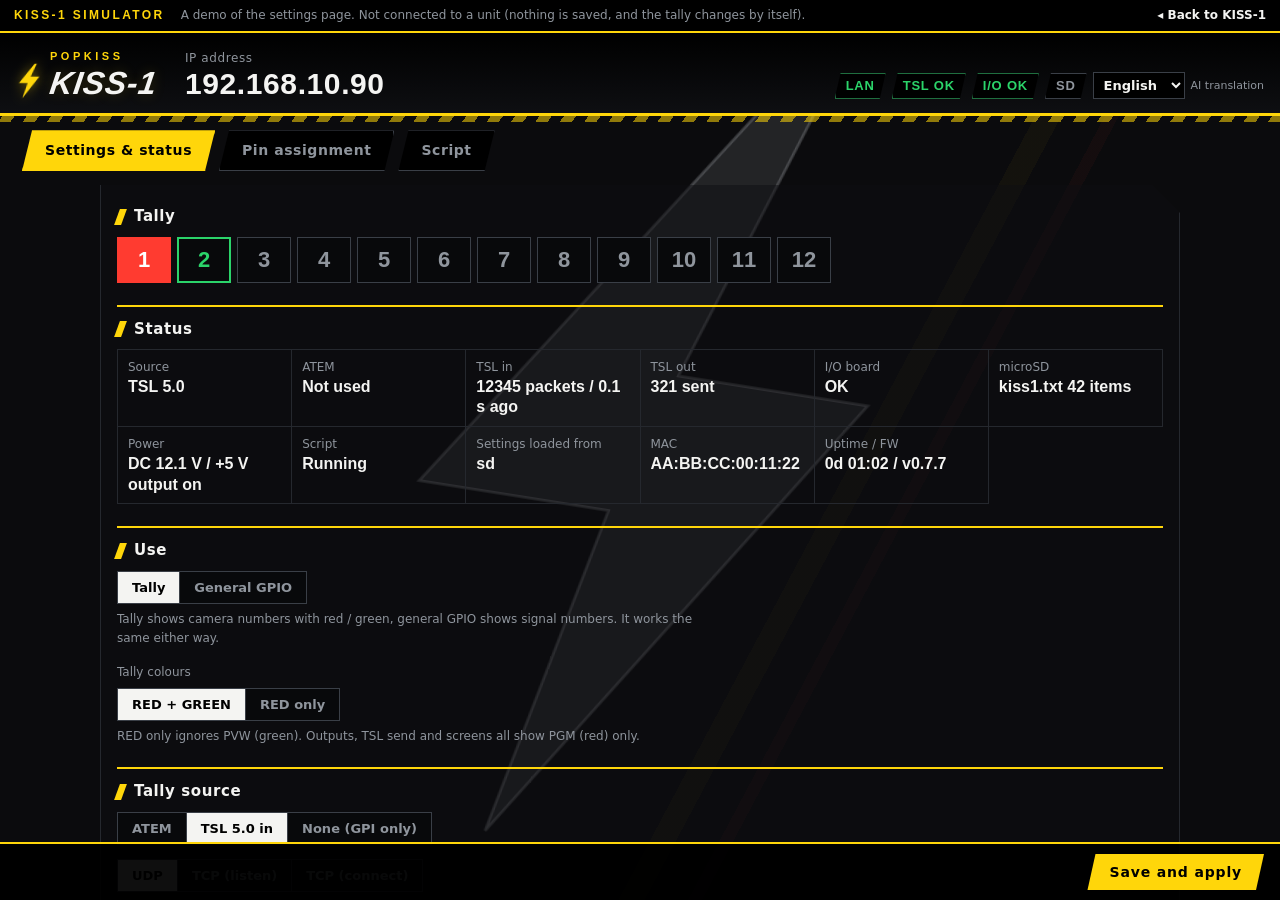
==== commit b25fbde0: "OLED の記述を削除" ====
--- a/kiss-1-sim.html
+++ b/kiss-1-sim.html
@@ -22,8 +22,8 @@
 document.getElementById('simback').textContent=SIMJA?'◂ KISS-1 のページへ':'◂ Back to KISS-1';
 if(!SIMJA)document.title='KISS-1 Settings Page Simulator — POPKISS';
 const SCR={state:1,delay:false,loops:0,words:212,vars:44,us:41,pins:0,ov:[]};
-const ST={name:"KISS-1",ver:"v0.6.6",scr:1,lang:0,usage:0,tallyColor:0,ip:"192.168.10.50",mac:"AA:BB:CC:00:11:22",link:true,hasIp:true,dhcp:false,uptime:3725,src:"atem",srcOk:true,srcText:"ATEM OK",atem:{conn:true,product:"ATEM Constellation 8K",inputs:40,rx:12345,reconnects:0},ember:{conn:false,found:0,total:0,err:"",drops:0},tslInClients:0,tslOutClients:1,tslRx:0,tslAge:-1,tslOut:321,cams:12,tally:[1,2,0,0,0,0,0,0,0,0,0,0],sense:0,relays:0,gnd:0,k26:false,k27:true,v5:true,vin:12140,io:[true,true,true,true,true],i2cErr:0,repairs:0,sd:true,sdMsg:"",cfgFrom:"sd",warn:[],restart:false,fwMax:1900000};
-const CF={usage:0,tallyColor:0,lang:0,dhcp:false,ip:"192.168.10.50",mask:"255.255.255.0",gw:"192.168.10.1",source:"atem",atem:"192.168.10.240",tslInProto:0,tslInIp:"0.0.0.0",tslInGroup:"",tslOutProto:0,emberIp:"0.0.0.0",emberPort:9000,emberMode:0,emberPgm:"",emberPvw:"",emberBase:1,emberPgmVal:1,emberPvwVal:2,tslInPort:8900,tslInBase:0,tslInScreen:0,tslInLamp:1,tslInTimeout:0,tslOut:true,tslOutIp:"192.168.10.20",tslOutPort:8901,tslOutBase:0,tslOutScreen:0,tslOutLamp:1,cams:12};
+const ST={name:"KISS-1",ver:"v0.7.7",scr:1,lang:0,usage:0,tallyColor:0,ip:"192.168.10.90",mac:"AA:BB:CC:00:11:22",link:true,hasIp:true,dhcp:false,uptime:3725,src:"tsl",srcOk:true,srcText:"TSL OK",atem:{conn:false,product:"",inputs:0,rx:0,reconnects:0},ember:{conn:false,found:0,total:0,err:"",drops:0},tslInClients:0,tslOutClients:1,tslRx:12345,tslAge:120,tslOut:321,cams:12,tally:[1,2,0,0,0,0,0,0,0,0,0,0],sense:0,relays:0,gnd:0,k26:false,k27:true,v5:true,vin:12140,io:[true,true,true,true,true],i2cErr:0,repairs:0,sd:true,sdMsg:"kiss1.txt 42 items",cfgFrom:"sd",warn:[],restart:false,fwMax:1900000};
+const CF={usage:0,tallyColor:0,lang:0,dhcp:false,ip:"192.168.10.90",mask:"255.255.255.0",gw:"192.168.10.1",source:"tsl",atem:"192.168.10.240",tslInProto:0,tslInIp:"0.0.0.0",tslInGroup:"",tslOutProto:0,emberIp:"0.0.0.0",emberPort:9000,emberMode:0,emberPgm:"",emberPvw:"",emberBase:1,emberPgmVal:1,emberPvwVal:2,tslInPort:8900,tslInBase:0,tslInScreen:0,tslInLamp:1,tslInTimeout:0,tslOut:true,tslOutIp:"192.168.10.91",tslOutPort:8900,tslOutRepeat:1000,tslOutBase:0,tslOutScreen:0,tslOutLamp:1,cams:12};
 CF.lang=SIMJA?0:1;
 const PI={pins:["Op1","Ov1","Op2","Ov2","Sp5","Sv5","Ip7","Iv7","G","G","G","G","X","X","Y","X","-","-","-","-","-","-","-","-","G"],com:"5v",inv:false,cams:12,maxCam:40,presets:[],builtin:[{id:0,name:""},{id:1,name:""}]};
 const DB_HOT=[24,10,21,7,18,4,15,1],DB_COLD=[12,23,9,20,6,17,3,14],DB_GND=[25,11,22,8,19,5,16,2];
@@ -33,17 +33,17 @@
  return{pins:p,com:out?'dry':'iso',inv:false,name:''}}
 function drive(){let r=0,g=0,s=0;PI.pins.forEach((t,i)=>{const on=t.length>2&&(ST.tally[+t.slice(2)-1]||0)&(t[1]=='v'?2:1);
   if(t=='C')r|=1<<i;else if(t=='G')g|=1<<i;else if(t[0]=='O'&&on)r|=1<<i;else if(t[0]=='S'&&on)g|=1<<i;else if(t[0]=='I'&&on)s|=1<<i;else if(t=='X'&&(SCR.pins>>i&1))r|=1<<i;else if(t=='Y'&&(SCR.pins>>i&1))g|=1<<i});
- if(PI.com=='5v')r&=~g;ST.relays=r;ST.gnd=g;ST.sense=s;ST.v5=PI.com=='5v';ST.k26=PI.com=='iso'||PI.com=='gnd';ST.k27=PI.com=='gnd'||PI.com=='5v'}
+ if(PI.com=='5v'){PI.pins.forEach((t,i)=>{if(t[0]=='O'&&!(r>>i&1))g|=1<<i});r&=~g}const anyI=PI.pins.some(t=>t[0]=='I');ST.relays=r;ST.gnd=g;ST.sense=s;ST.v5=PI.com=='5v';ST.k26=PI.com=='iso'||PI.com=='gnd';ST.k27=PI.com=='gnd'||(PI.com=='5v'&&anyI)}
 const CPU={},CPS={};
 let pgm=0,pvw=1;
 setInterval(()=>{ST.uptime+=1},1000);
 const PINS_RG=PI.pins.slice(),PINS_RED=Array.from({length:24},(_,i)=>'Op'+(i+1)).concat(['G']);
-setInterval(()=>{const n=Math.max(2,ST.cams);const np=pvw%n;pvw=(np+1+Math.floor(Math.random()*3))%n;if(pvw===np)pvw=(pvw+1)%n;pgm=np;ST.tally=Array(ST.cams).fill(0);ST.tally[pgm]=1;ST.tally[pvw]|=2;ST.tslOut+=2;ST.vin=12000+Math.floor(Math.random()*300);drive()},2600);
+setInterval(()=>{const n=Math.max(2,ST.cams);const np=pvw%n;pvw=(np+1+Math.floor(Math.random()*3))%n;if(pvw===np)pvw=(pvw+1)%n;pgm=np;ST.tally=Array(ST.cams).fill(0);ST.tally[pgm]=1;ST.tally[pvw]|=2;ST.tslOut+=2;ST.tslRx+=2;ST.tslAge=40+Math.floor(Math.random()*200);ST.vin=12000+Math.floor(Math.random()*300);drive()},2600);
 drive();
 {const base=JSON.parse(JSON.stringify(CF));
  CPU[1]={id:1,name:SIMJA?'スタジオA':'Studio A',cf:JSON.parse(JSON.stringify(base)),pi:{pins:PI.pins.slice(),com:PI.com,inv:false}};
  CPU[2]={id:2,name:SIMJA?'中継車 GPI→LED':'OB van GPI to LED',cf:Object.assign(JSON.parse(JSON.stringify(base)),{source:'int',cams:4}),pi:{pins:['Ip1','Ip2','Ip3','Ip4','Op1','Op2','Op3','Op4','G'].concat(Array(16).fill('-')),com:'5v',inv:false}};
- ['TASCAM 8ch','Hollyland',SIMJA?'ホールB TSL':'Hall B TSL',SIMJA?'サブ2 TSL':'Sub 2 TSL',SIMJA?'予備':'Spare'].forEach((n,i)=>{CPS[i+1]={id:i+1,name:n,cf:Object.assign(JSON.parse(JSON.stringify(base)),{source:['atem','atem','tsl','tsl','atem'][i]}),pi:{pins:PI.pins.slice(),com:'iso',inv:false}}})}
+ ['TASCAM 8ch','Hollyland',SIMJA?'ホールB TSL':'Hall B TSL',SIMJA?'サブ2 TSL':'Sub 2 TSL',SIMJA?'予備':'Spare'].forEach((n,i)=>{CPS[i+1]={id:i+1,name:n,cf:Object.assign(JSON.parse(JSON.stringify(base)),{source:['tsl','tsl','tsl','tsl','int'][i]}),pi:{pins:PI.pins.slice(),com:'iso',inv:false}}})}
 
 // ---------------- script (preview: the compile check here is simplified; the unit compiles for real)
 const SRC0="// KISS-1 script\nint last[41];\nunsigned long t0 = 0;\nbool on = false;\n\nvoid setup() {\n  Serial.println(\"start\");\n  udpBegin(9000);\n}\n\nvoid loop() {\n  // GPI pin 7 -> SCRIPT pin 13\n  digitalWrite(13, digitalRead(7));\n  // blink pin 14 while CAM 1 is on air\n  if (pgm(1)) {\n    if (millis() - t0 >= 300) { t0 = millis(); on = !on; digitalWrite(14, on); }\n  } else if (on) { on = false; digitalWrite(14, LOW); }\n  // tally changes to the console\n  for (int c = 1; c <= cams(); c++) {\n    int t = tally(c);\n    if (t != last[c]) {\n      Serial.print(\"CAM\"); Serial.print(c); Serial.print(\" = \"); Serial.println(t);\n      last[c] = t;\n    }\n  }\n  // \"GO\" over UDP -> pin 16 for 0.5 s\n  if (udpAvailable() && rxIs(\"GO\")) { digitalWrite(16, HIGH); delay(500); digitalWrite(16, LOW); }\n}\n";
@@ -74,10 +74,13 @@
   if(path==='/api/config'){if(b){const was=CF.tallyColor;Object.assign(CF,b);if(b.cams)ST.cams=+b.cams;PI.cams=ST.cams;
    if(b.tallyColor!==undefined&&+b.tallyColor!==+was){PI.pins=(+b.tallyColor===1?PINS_RED:PINS_RG).slice();PI.com='5v'}
    ST.tally=ST.tally.slice(0,ST.cams);while(ST.tally.length<ST.cams)ST.tally.push(0);drive()}return b?{ok:true,sd:1}:CF}
-  if(path==='/api/pins'){if(b){PI.pins=b.pins;PI.com=b.com;PI.inv=b.inv;drive()}return b?{ok:true,sd:1}:PI}
+  if(path==='/api/pins'){if(b){PI.pins=b.com==='5v'?b.pins.map(t=>t=='C'?'G':t):b.pins;PI.com=b.com;PI.inv=b.inv;drive()}return b?{ok:true,sd:1}:PI}
   if(path==='/api/preset'){if(b&&b.op==='save')PI.presets.push({slot:PI.presets.length+1,name:b.name||'preset',pins:b.pins,com:b.com,inv:b.inv});if(b&&b.op==='delete')PI.presets=PI.presets.filter(p=>p.slot!==b.slot);return{ok:true,sd:1}}
   if(path==='/api/selftest')return{ok:true,items:[{id:'exp',ok:true,detail:'5/5 XL9535'},{id:'idle',ok:true,detail:'-'},{id:'k',ok:true,detail:'25/25'},{id:'kiso',ok:true,detail:'-'},{id:'gnd',ok:true,detail:'-'},{id:'q',ok:true,detail:'25/25'},{id:'v5',ok:true,detail:'DC 12.1 V'},{id:'eth',ok:true,detail:'100 M full'},{id:'sd',ok:true,detail:'7580 MB'},{id:'vin',ok:true,detail:'12.1 V'}]};
   if(path==='/api/cfgpresets'){const L=o=>Object.values(o).map(x=>({id:x.id,name:x.name}));return{unitOk:true,sd:true,max:8,unit:L(CPU),card:L(CPS)}}
+  if(path==='/api/factory')return{ok:true};
+  if(path==='/api/cfgpreset'&&b&&b.op==='text'){if(!b.name)return{ok:false,err:'name_empty'};return{ok:true,text:'# KISS-1 settings preset\nname = '+b.name+'\nsource = '+CF.source+'\ncams = '+CF.cams+'\n'}}
+  if(path==='/api/cfgpreset'&&b&&b.op==='loadtext')return{ok:true,sd:1};
   if(path==='/api/cfgpreset'){const st=b.where==='sd'?CPS:CPU,ot=b.where==='sd'?CPU:CPS;
    const pick=(o,name,sd)=>{const same=Object.values(o).find(x=>x.name===name);if(same)return same.id;if(sd)return Math.max(0,...Object.keys(o).map(Number))+1;for(let i=1;i<=8;i++)if(!o[i])return i;return 0};
    const snap=()=>({cf:JSON.parse(JSON.stringify(CF)),pi:{pins:PI.pins.slice(),com:PI.com,inv:PI.inv}});
@@ -87,7 +90,7 @@
    if(b.op==='delete'){delete st[b.id];return{ok:true}}
    if(b.op==='copy'){const id=pick(ot,x.name,b.where!=='sd');if(!id)return{ok:false,err:'preset_full'};ot[id]=Object.assign(JSON.parse(JSON.stringify(x)),{id});return{ok:true,id}}}
   return {ok:true}};
-const PAGES={main:"<!doctype html><html lang=ja><head><meta charset=utf-8><meta name=viewport content='width=device-width,initial-scale=1,viewport-fit=cover'><title>KISS-1<\/title><style>\n:root{--panel:#0b0b0d;--deck:#131418;--well:#08090b;--line:#25282e;--line2:#3a3f47;--fg:#f4f4f2;--dim:#8f959d;\n--volt:#ffd60a;--volt2:#ffb000;--plate:rgba(14,15,18,.5);\n--red:#ff3b30;--green:#2bd46a;--gpi:#43b8ff;--gpo:#ffae1a;--com:#f2f2f2;--sink:#c39bff;--gndc:#8d99a6;--scr:#ff6ec7;--bad:#ff5a4f;\n--num:\"Bahnschrift\",\"DIN Alternate\",\"DIN Condensed\",\"Arial Narrow\",sans-serif;\n--txt:\"Hiragino Sans\",\"Hiragino Kaku Gothic ProN\",\"Yu Gothic UI\",\"Meiryo\",\"Microsoft YaHei\",\"PingFang SC\",\"Malgun Gothic\",\"Apple SD Gothic Neo\",system-ui,sans-serif;color-scheme:dark}\n*{box-sizing:border-box}\nbody{margin:0;min-height:100vh;color:var(--fg);font:14px/1.55 var(--txt);font-variant-numeric:tabular-nums;background:var(--panel) linear-gradient(118deg,transparent 0 62%,rgba(255,214,10,.035) 62% 63.5%,transparent 63.5% 66%,rgba(255,59,48,.04) 66% 66.8%,transparent 66.8%) fixed}\nbody:before{content:\"\";position:fixed;z-index:-1;left:50%;top:50%;height:94vh;width:calc(94vh * .77);max-width:118vw;max-height:154vw;background:url(\"data:image/svg+xml,%3Csvg xmlns='http://www.w3.org/2000/svg' viewBox='-1 -1 26 34'%3E%3Cpath d='M15 0 3 18h8L8 32 21 12h-8l4-12z' fill='%239aa0a8' fill-opacity='.16' stroke='%23d4d8de' stroke-opacity='.22' stroke-width='.12' stroke-linejoin='miter'/%3E%3C/svg%3E\") no-repeat center/contain;transform:translate(-50%,-50%) rotate(9deg);pointer-events:none}\na{color:inherit}\n.top{display:flex;flex-wrap:wrap;align-items:flex-end;gap:10px 28px;padding:18px max(16px,env(safe-area-inset-right)) 14px max(16px,env(safe-area-inset-left));background:linear-gradient(180deg,#000 0,#0e0f12 100%);border-bottom:3px solid var(--volt);position:relative}\n.top:after{content:\"\";position:absolute;left:0;right:0;bottom:-9px;height:6px;background:repeating-linear-gradient(-55deg,var(--volt) 0 10px,transparent 10px 20px);opacity:.55;pointer-events:none}\n.mark{display:flex;align-items:flex-end;gap:8px}\n.mark .bolt{width:26px;height:36px;fill:var(--volt);filter:drop-shadow(0 0 6px rgba(255,214,10,.45));transform:skewX(-8deg)}\n.mark b{display:block;font:italic 800 32px/1 var(--num);letter-spacing:.02em;text-transform:uppercase;transform:skewX(-8deg);text-shadow:0 0 14px rgba(255,214,10,.18)}\n.mark small{display:block;font:700 11px/1 var(--num);letter-spacing:.32em;color:var(--volt);margin-bottom:5px}\n.ip{font:600 30px/1 var(--num);letter-spacing:.02em}\n.ip small{display:block;font:12px/1.2 var(--txt);color:var(--dim);margin-bottom:4px}\n.chips{display:flex;gap:6px;flex-wrap:wrap;margin-left:auto;align-items:center}\n.chip{border:1px solid var(--line2);padding:3px 10px;font:700 13px/1.4 var(--num);letter-spacing:.06em;color:var(--dim);background:#000;clip-path:polygon(6px 0,100% 0,calc(100% - 6px) 100%,0 100%)}\n.chip.ok{color:var(--green);border-color:#1f6e3f}.chip.ng{color:#fff;background:var(--bad);border-color:var(--bad)}\nspan.ai{font-size:11px;color:var(--dim)}\nselect.lang{width:auto;font:600 13px/1.2 var(--txt);padding:4px 6px;background:#000}\nnav{display:flex;gap:4px;padding:14px max(16px,env(safe-area-inset-right)) 0 max(22px,env(safe-area-inset-left));background:transparent}\nnav{flex-wrap:wrap}\nnav a{padding:9px 22px 8px;text-decoration:none;color:var(--dim);font-weight:700;letter-spacing:.04em;background:#000;border:1px solid var(--line2);clip-path:polygon(10px 0,100% 0,calc(100% - 10px) 100%,0 100%)}\nnav a:hover{color:var(--fg)}\nnav a.on{color:#000;background:var(--volt);border-color:var(--volt)}\nmain{max-width:1080px;margin:14px auto 0;padding:22px max(16px,env(safe-area-inset-right)) 104px max(16px,env(safe-area-inset-left));display:flex;flex-direction:column;gap:22px;background:var(--plate);border-left:1px solid var(--line);border-right:1px solid var(--line);clip-path:polygon(0 0,calc(100% - 28px) 0,100% 28px,100% 100%,0 100%)}\nh2{font:800 15px/1.3 var(--txt);margin:0 0 10px;display:flex;align-items:baseline;gap:10px;flex-wrap:wrap;letter-spacing:.04em}\nh2:before{content:\"\";align-self:center;width:7px;height:16px;background:var(--volt);transform:skewX(-20deg);flex:none}\nh2 .sub{font-weight:400;font-size:12px;color:var(--dim);letter-spacing:0}\n.sec{border-top:1px solid var(--line);padding-top:14px;position:relative}\n.sec:before{content:\"\";position:absolute;left:0;right:0;top:-1px;height:2px;background:var(--volt)}\n.grid{display:grid;grid-template-columns:repeat(auto-fill,minmax(200px,1fr));gap:12px 18px}\nlabel.f{display:flex;flex-direction:column;gap:4px;font-size:12px;color:var(--dim);min-width:0}\ninput,select{font:500 15px/1.2 var(--num);color:var(--fg);background:var(--well);border:1px solid var(--line2);padding:7px 9px;border-radius:0;width:100%;min-width:0}\ninput:hover,select:hover{border-color:#5a616b}\ninput:focus,select:focus,button:focus-visible,.seg button:focus-visible{outline:2px solid var(--volt);outline-offset:1px}\ninput[type=checkbox]{width:16px;height:16px;accent-color:var(--volt)}\n.chk{display:flex;align-items:center;gap:7px;font-size:13px;color:var(--fg)}\n.seg{display:inline-flex;flex-wrap:wrap;border:1px solid var(--line2);background:var(--well)}\n.seg button{font:700 13px/1 var(--txt);background:var(--well);color:var(--dim);border:0;border-right:1px solid var(--line2);padding:9px 14px;cursor:pointer}\n.seg button:hover{color:var(--fg)}\n.seg button:last-child{border-right:0}\n.seg button.on{background:var(--fg);color:#000}\nbutton.b{font:800 14px/1 var(--txt);letter-spacing:.06em;background:var(--volt);color:#000;border:0;padding:11px 22px;cursor:pointer;clip-path:polygon(8px 0,100% 0,calc(100% - 8px) 100%,0 100%)}\nbutton.b:hover{background:#ffe24d}\nbutton.g{background:var(--line2);color:var(--fg)}\nbutton.g:hover{background:#4a515a}\nbutton.b:disabled{opacity:.35;cursor:default}\n.note{font-size:12px;color:var(--dim);margin:6px 0 0;max-width:80ch}\n.warn{border-left:3px solid var(--gpo);background:#2a2316;padding:9px 12px;font-size:13px}\n.warn.bad{border-color:var(--bad);background:#2d1a19}\n.bar{position:fixed;left:0;right:0;bottom:0;background:rgba(0,0,0,.94);border-top:2px solid var(--volt);padding:10px max(16px,env(safe-area-inset-right)) calc(10px + env(safe-area-inset-bottom)) max(16px,env(safe-area-inset-left));display:flex;gap:10px;align-items:center;flex-wrap:wrap;z-index:5}\n.bar .msg{font-size:13px;color:var(--dim);margin-right:auto}\n.bar .msg.err{color:var(--bad)}\n.hide{display:none!important}\n@media(max-width:600px){nav a{padding:9px 14px 8px}.pre .row .nm{flex-basis:100%}main{clip-path:none}.mark b{font-size:28px}.ip{font-size:24px}}\n\n.tally{display:flex;flex-wrap:wrap;gap:6px}\n.key{width:54px;height:46px;border:1px solid var(--line2);background:var(--well);display:flex;align-items:center;justify-content:center;font:600 22px/1 var(--num);color:var(--dim)}\n.key.pgm{background:var(--red);border-color:var(--red);color:#fff}\n.key.pvw{border:2px solid var(--green);color:var(--green)}\n.key.pgm.pvw{box-shadow:inset 0 -6px 0 var(--green)}\n.key.sig{width:44px;height:38px;font-size:18px}\n.key.on{background:var(--fg);border-color:var(--fg);color:var(--panel)}\n.st{display:grid;grid-template-columns:repeat(auto-fill,minmax(170px,1fr));border-top:1px solid var(--line);border-left:1px solid var(--line)}\n.st div{border-right:1px solid var(--line);border-bottom:1px solid var(--line);padding:8px 10px;font-size:12px;color:var(--dim);min-width:0}\n.st b{display:block;font:600 16px/1.3 var(--num);color:var(--fg);overflow-wrap:anywhere}\n.pre{display:flex;flex-direction:column;gap:8px}\n.pre .row{display:flex;gap:8px;align-items:center;flex-wrap:wrap;border-bottom:1px solid var(--line);padding:6px 0}\n.pre .nm{flex:1;min-width:140px;font-size:13px}\n.pre .nm small{display:block;color:var(--dim);font-size:11px}\n.pre button{font:600 12px/1 var(--txt);padding:7px 10px}\n.sttab td{padding:6px 10px;border-bottom:1px solid var(--line);font-size:13px;vertical-align:top}\n.sttab td.r{font:700 12px/1.4 var(--num);letter-spacing:.06em;width:44px}\n.sttab td.r.ok{color:var(--green)}.sttab td.r.ng{color:#fff;background:var(--bad)}\n.sttab td.d{font-family:var(--num);color:var(--dim);overflow-wrap:anywhere}\n.cpgs{display:grid;grid-template-columns:repeat(auto-fit,minmax(min(100%,340px),1fr));gap:4px 32px}\n.cph{font:700 12px/1.2 var(--txt);color:var(--dim);margin:6px 0 4px;letter-spacing:.06em}\n.lamps{display:flex;gap:14px;flex-wrap:wrap;padding-top:6px;align-items:center}\n.ov{position:fixed;inset:0;background:rgba(0,0,0,.68);display:flex;align-items:center;justify-content:center;padding:16px;z-index:20}\n.dlg{background:var(--deck);border:1px solid var(--line2);border-top:3px solid var(--gpo);max-width:460px;width:100%;padding:18px 18px 16px;display:flex;flex-direction:column;gap:12px}\n.dlg h3{margin:0;font:600 17px/1.3 var(--txt)}\n.dlg p{margin:0;font-size:13px;line-height:1.55;color:var(--dim)}\n.dlg p.now{color:var(--fg)}\n.chg{display:grid;grid-template-columns:auto 1fr;gap:4px 14px;align-items:baseline;font-size:12px;color:var(--dim);border:1px solid var(--line);padding:9px 11px;background:var(--well)}\n.chg b{font:600 15px/1.3 var(--num);color:var(--fg);overflow-wrap:anywhere}\n.btns{display:flex;gap:10px;justify-content:flex-end;flex-wrap:wrap}\n.prog{height:3px;background:var(--line);overflow:hidden}.prog i{display:block;height:100%;width:0;background:var(--fg);transition:width .9s linear}\n<\/style><\/head><body><header class=top><div class=mark><svg class=bolt viewBox='0 0 24 32' aria-hidden=true><path d='M15 0 3 18h8L8 32 21 12h-8l4-12z'/><\/svg><div><small>POPKISS<\/small><b>KISS-1<\/b><\/div><\/div><div class=ip><small data-t=ipLabel><\/small><span id=ip>-<\/span><\/div><div class=chips><span class=chip id=cLink>LAN<\/span><span class=chip id=cSrc>-<\/span><span class=chip id=cIo>I/O<\/span><span class=chip id=cSd>SD<\/span><select class=lang id=lang aria-label=Language><\/select><span class=ai data-t=aiNote><\/span><\/div><\/header><nav><a href='/' class='on' data-t=nav1><\/a><a href='/pins' class='' data-t=nav2><\/a><a href='/script' class='' data-t=nav3><\/a><\/nav>\n<main>\n<section>\n <h2><span data-t=hTally><\/span> <span class=sub id=tsub><\/span><\/h2>\n <div class=tally id=tally><\/div>\n<\/section>\n<section class=sec>\n <h2 data-t=hStatus><\/h2>\n <div class=st>\n  <div><span data-t=stSrc><\/span><b id=sSrc>-<\/b><\/div><div>ATEM<b id=sAtem>-<\/b><\/div><div><span data-t=stTslIn><\/span><b id=sTslIn>-<\/b><\/div><div style=\"display:none\">Ember+<b id=sEmber>-<\/b><\/div>\n  <div><span data-t=stTslOut><\/span><b id=sTslOut>-<\/b><\/div><div><span data-t=stIo><\/span><b id=sIo>-<\/b><\/div><div>microSD<b id=sSd>-<\/b><\/div>\n  <div><span data-t=stPow><\/span><b id=sPow>-<\/b><\/div><div><span data-t=stScr><\/span><b id=sScr>-<\/b><\/div><div><span data-t=stCfg><\/span><b id=sCfg>-<\/b><\/div><div>MAC<b id=sMac>-<\/b><\/div><div><span data-t=stUp><\/span><b id=sUp>-<\/b><\/div>\n <\/div>\n<\/section>\n\n<section class=sec>\n <h2 data-t=hUse><\/h2>\n <div class=seg id=usage><button data-v=0 data-t=useTally><\/button><button data-v=1 data-t=useGpio><\/button><\/div>\n <p class=note data-t=useNote><\/p>\n <div id=tcBox style=\"margin-top:16px\"><div style=\"font-size:12px;color:var(--dim);margin-bottom:6px\" data-t=hColor><\/div>\n  <div class=seg id=tcol><button data-v=0 data-t=colRG><\/button><button data-v=1 data-t=colRed><\/button><\/div>\n  <p class=note data-t=colNote><\/p><\/div>\n<\/section>\n\n<section class=sec>\n <h2 data-t=hSource><\/h2>\n <div class=seg id=source><button data-v=atem>ATEM<\/button><button data-v=tsl data-t=srcTsl><\/button><button data-v=ember style=\"display:none\">Ember+<\/button><button data-v=int data-t=srcInt><\/button><\/div>\n <div class=\"s-tsl\" style=\"margin-top:14px\"><div class=seg id=tinp><button data-v=0>UDP<\/button><button data-v=1 data-t=tinListen><\/button><button data-v=2 data-t=tinConnect><\/button><\/div><\/div>\n <div class=\"s-tsl tin-u\" style=\"margin-top:10px\"><div class=seg id=tinm><button data-v=0 data-t=imNormal><\/button><button data-v=1 data-t=imMc><\/button><\/div><p class=note id=imNote><\/p><\/div>\n <div class=\"grid\" style=\"margin-top:14px\">\n  <label class=\"f s-atem\"><span data-t=fAtem><\/span><input id=atem inputmode=decimal><\/label>\n  <label class=\"f s-tsl tin-c\"><span data-t=fTslInIp><\/span><input id=tslInIp inputmode=decimal><\/label>\n  <label class=\"f s-tsl\"><span data-t=fPort><\/span><input id=tslInPort type=number min=1 max=65535><\/label>\n  <label class=\"f s-tsl tin-g\"><span data-t=fTslGroup><\/span><input id=tslInGroup inputmode=decimal data-tp=phGroup><\/label>\n  <label class=\"f s-ember\"><span data-t=fEmberIp><\/span><input id=emberIp inputmode=decimal><\/label>\n  <label class=\"f s-ember\"><span data-t=fEmberPort><\/span><input id=emberPort type=number min=1 max=65535><\/label>\n  <label class=\"f s-ember\"><span data-t=fEmberBase><\/span><input id=emberBase type=number min=0 max=65535><\/label>\n  <label class=\"f s-tsl\"><span data-t=fTslInBase><\/span><input id=tslInBase type=number min=0 max=65534><\/label>\n  <label class=\"f s-tsl\"><span data-t=fScreen><\/span><input id=tslInScreen type=number min=0 max=65535 data-tp=phAll><\/label>\n  <label class=\"f s-tsl\"><span data-t=fTimeout><\/span><input id=tslInTimeout type=number min=0 max=3600><\/label>\n  <label class=\"f\"><span data-t=fCams><\/span><input id=cams type=number min=1 max=80><\/label>\n <\/div>\n <div class=\"lamps s-tsl\"><span class=note style=\"margin:0\" data-t=lampsIn><\/span>\n  <label class=chk><input type=checkbox id=li1>RH<\/label><label class=chk><input type=checkbox id=li2>TEXT<\/label><label class=chk><input type=checkbox id=li4>LH<\/label><\/div>\n <div class=\"s-ember\" style=\"margin-top:14px\">\n  <div class=seg id=emode><button data-v=0 data-t=emPair><\/button><button data-v=1 data-t=emSingle><\/button><\/div>\n  <div class=grid style=\"margin-top:12px;grid-template-columns:repeat(auto-fill,minmax(300px,1fr))\">\n   <label class=f><span class=em-pair data-t=fEmPgm><\/span><span class=em-single data-t=fEmVal><\/span><input id=emberPgm maxlength=63 spellcheck=false><\/label>\n   <label class=\"f em-pair\"><span data-t=fEmPvw><\/span><input id=emberPvw maxlength=63 spellcheck=false><\/label>\n  <\/div>\n  <div class=\"grid em-single\" style=\"margin-top:12px\">\n   <label class=f><span data-t=fEmPgmVal><\/span><input id=emberPgmVal type=number><\/label>\n   <label class=f><span data-t=fEmPvwVal><\/span><input id=emberPvwVal type=number><\/label>\n  <\/div>\n  <p class=note data-t=emNote><\/p>\n <\/div>\n <p class=\"note s-int\" data-t=intNote><\/p>\n<\/section>\n\n<section class=sec>\n <h2><span data-t=hTslOut><\/span> <span class=sub data-t=subTslOut><\/span><\/h2>\n <label class=chk><input type=checkbox id=tslOut><span data-t=send><\/span><\/label>\n <div class=\"tslo\" style=\"margin-top:12px\"><div class=seg id=toutp><button data-v=0>UDP<\/button><button data-v=1 data-t=tinConnect><\/button><button data-v=2 data-t=tinListen><\/button><\/div><\/div>\n <div class=\"tslo tout-u\" style=\"margin-top:10px\"><div class=seg id=toutm><button data-v=uni data-t=omUni><\/button><button data-v=bc data-t=omBc><\/button><button data-v=mc data-t=omMc><\/button><\/div><p class=note id=omNote><\/p><\/div>\n <div class=\"grid tslo\" style=\"margin-top:12px\">\n  <label class=\"f tout-ip\"><span id=outIpLbl data-t=fOutIp><\/span><input id=tslOutIp inputmode=decimal><\/label>\n  <label class=f><span data-t=fPort><\/span><input id=tslOutPort type=number min=1 max=65535><\/label>\n  <label class=f><span data-t=fOutBase><\/span><input id=tslOutBase type=number min=0 max=65534><\/label>\n  <label class=f>SCREEN<input id=tslOutScreen type=number min=0 max=65534><\/label>\n <\/div>\n <div class=\"lamps tslo\"><span class=note style=\"margin:0\" data-t=lampsOut><\/span>\n  <label class=chk><input type=checkbox id=lo1>RH<\/label><label class=chk><input type=checkbox id=lo2>TEXT<\/label><label class=chk><input type=checkbox id=lo4>LH<\/label><\/div>\n <p class=\"note tslo gonly\" data-t=gpioTslNote><\/p>\n<\/section>\n\n<section class=sec>\n <h2><span data-t=hNet><\/span> <span class=sub data-t=subNet><\/span><\/h2>\n <label class=chk><input type=checkbox id=dhcp><span data-t=dhcp><\/span><\/label>\n <div class=\"grid net\" style=\"margin-top:12px\">\n  <label class=f><span data-t=fIp><\/span><input id=ipa inputmode=decimal><\/label>\n  <label class=f><span data-t=fMask><\/span><input id=mask inputmode=decimal><\/label>\n  <label class=f><span data-t=fGw><\/span><input id=gw inputmode=decimal><\/label>\n <\/div>\n<\/section>\n<section class=sec>\n <h2><span data-t=hCfgPre><\/span><span class=sub data-t=subCfgPre><\/span><\/h2>\n <div class=cpgs>\n  <div><h3 class=cph><span data-t=cpInt><\/span> <span id=cpUc><\/span><\/h3><div class=pre id=cpU><\/div><\/div>\n  <div><h3 class=cph>microSD <span id=cpSc><\/span><\/h3><div class=pre id=cpS><\/div><\/div>\n <\/div>\n <div style=\"display:flex;gap:8px;margin-top:14px;flex-wrap:wrap;align-items:center;max-width:720px\"><input id=cpname maxlength=16 data-tp=phCpName style=\"flex:1;width:auto;min-width:180px\"><div class=seg id=cpwhere><button data-v=unit data-t=cpInt><\/button><button data-v=sd>microSD<\/button><\/div><button class=\"b g\" id=cpsave type=button style=\"white-space:nowrap\" data-t=cpSave><\/button><\/div>\n <p class=note data-t=cpNote><\/p>\n<\/section>\n<section class=sec>\n <h2><span data-t=hSt><\/span><span class=sub data-t=subSt><\/span><\/h2>\n <div style=\"display:flex;gap:10px;align-items:center;flex-wrap:wrap\"><button class=\"b g\" id=stRun type=button data-t=stRun><\/button><span class=note id=stSum style=\"margin:0\"><\/span><\/div>\n <div class=\"tbl hide\" id=stBox style=\"margin-top:10px\"><table class=sttab><tbody id=stRows><\/tbody><\/table><\/div>\n <p class=note data-t=stNote><\/p>\n<\/section>\n<section class=sec>\n <h2><span data-t=hFw><\/span> <span class=sub id=fwNow><\/span><\/h2>\n <div style=\"display:flex;gap:10px;align-items:center;flex-wrap:wrap\">\n  <input type=file id=fwFile accept=\".bin\" class=hide>\n  <button class=\"b g\" id=fwPick type=button data-t=fwPick><\/button>\n  <span id=fwName style=\"font:500 14px/1.3 var(--num);word-break:break-all\"><\/span>\n  <button class=b id=fwGo type=button data-t=fwBtn disabled><\/button>\n <\/div>\n <div class=\"prog hide\" id=fwProg style=\"margin-top:12px;height:6px\"><i><\/i><\/div>\n <p class=note id=fwMsg><\/p>\n <p class=note data-t=fwNote><\/p>\n<\/section>\n<p class=note><span data-t=fileNote><\/span> <a href=\"/kiss1.txt\" data-t=dl><\/a><\/p>\n<\/main>\n<div class=bar><span class=msg id=msg><\/span>\n <button class=\"b g hide\" id=rst data-t=btnRestart><\/button><button class=b id=save data-t=btnSave><\/button><\/div>\n<div class=\"ov hide\" id=stDlg role=dialog aria-modal=true aria-labelledby=stT><div class=dlg>\n <h3 id=stT data-t=stTitle><\/h3>\n <p data-t=stBody><\/p>\n <label class=chk><input type=checkbox id=stUnpl><span data-t=stUnplugged><\/span><\/label>\n <div class=btns><button class=\"b g\" id=stNo data-t=stCancel><\/button><button class=b id=stGo data-t=stGo disabled><\/button><\/div>\n<\/div><\/div>\n<div class=\"ov hide\" id=rsDlg role=dialog aria-modal=true aria-labelledby=rsT><div class=dlg>\n <h3 id=rsT data-t=rsTitle><\/h3>\n <p id=rsB data-t=rsBody><\/p>\n <div class=chg><span data-t=rsNow><\/span><b id=rsCur><\/b><span data-t=rsNext><\/span><b id=rsNew><\/b><\/div>\n <div class=\"prog hide\" id=rsProg><i><\/i><\/div>\n <p class=\"now hide\" id=rsMsg><\/p>\n <div class=btns id=rsAsk><button class=\"b g\" id=rsLater data-t=rsLater><\/button><button class=b id=rsGo data-t=rsGo><\/button><\/div>\n <div class=\"btns hide\" id=rsFailB><button class=b id=rsOpenBtn data-t=rsOpen><\/button><\/div>\n<\/div><\/div>\n<script>\nconst LANGS=['ja','en','es','zh','ko'],LANG_NAMES=['日本語','English','Español','中文','한국어'];\nconst L={\nja:{conSys:'本体のログ',conPh:'スクリプトへ送る文字（Enter で送信）',btnSend:'送る',conFull:'入力があふれました（スクリプトが Serial.readLine() で読んでいません）',r15:'下の入力欄で送った 1 行を rx に入れて 1 を返す（まだなければ 0）。中身は rx… で調べる',r16:'入力欄から届いているバイト数 / 1 バイト読む（なければ -1）',ex12:'DB25 ケーブルチェック（送る側 A）',ex13:'DB25 ケーブルチェック（受ける側 B）',ex14:'コンソールから \"ON 3\" でピンを操作',ex12p:'A: ピン 1〜24 を SCRIPT の X、ピン 25 を COM（COM のつなぎ先は「ドライ接点」）。PEER を B の IP に\\nB にも「受ける側」の例を入れて走らせ、結果は B のコンソールに出ます',ex13p:'B: ピン 1〜24 を GPI、ピン 25 を COM（COM のつなぎ先は「絶縁 0V」）。A と DB25 ストレートでつなぐ\\n1 ピンずつ閉じたとき、そのピンだけが入ることを全ピンで確かめます',hRefNet:'LAN（UDP・TCP・HTTP・OSC・TSL）',netNote:'通信の関数は相手を待たずにすぐ戻るので、相手がいなくてもタリーや Web は止まりません。TCP は同時に 3 本まで、HTTP は 1 つずつです。IP は \"192.168.10.50\" のように書くか IP(192, 168, 10, 50) です。tslOut(0) で止めた本体の TSL 送信は、スクリプトが止まると設定どおりに戻ります。',n1:'受け取るポートを開く（マルチキャストのグループも指定できる）',n2:'文字と数値を並べて 1 つのパケットで送る',n3:'次のパケットを受け取って長さを返す（なければ 0）。中身は rx… で調べる',n4:'受け取ったパケットの送り元（返事を送るときに使う）',n5:'配列でバイナリを送る・受け取る（1 要素 = 1 バイト）',n6:'接続を始めて番号（1〜3）を返す。つながるのを待たずに戻る',n7:'1 つながっている / 0 つないでいる途中 / -1 切れた・失敗',n8:'文字と数値を並べて送る / 配列で送る',n9:'1 行届いていたら rx に入れて 1 を返す（改行で区切るテキストの機器向け）',n10:'届いているバイト数 / 1 バイト読む（なければ -1）/ 切る',n11:'HTTP GET を始める（待たずに戻る。同時に 1 つ）',n12:'0 まだ / 200 など 終わった / -1 失敗。httpBody() で中身を rx に入れる',n13:'OSC を送る（数値は int、\"文字\" は string）',n14:'受け取った OSC のアドレスを調べる / i 番目の引数（float は整数に）',n15:'TSL 5.0 を UDP で 1 件送る（OFF で消灯）',n16:'本体の TSL 送信を止める（0）・動かす（1）',n17:'受け取った文字と同じ / で始まる / を含む',n18:'受け取った文字の i 番目の数値 / 長さ / i バイト目（なければ -1）',n19:'IP アドレスを 1 つの数にする',ex7:'UDP の \"GO\" でピン 13 を 0.5 秒オン',ex8:'GPI で vMix をカット（HTTP）',ex9:'GPI で Videohub を切り替え（TCP）',ex10:'GPI の変化を OSC で送る',ex11:'タリーを自分で TSL 送信（本体の送信は止める）',ke22:'IP アドレスの書き方が違います：\"{name}\"',\nnav3:'スクリプト',stScr:'スクリプト',scr0:'停止中',scr1:'実行中',scr2:'エラーで停止',scr3:'完了（loop() なし）',hScript:'スクリプト',subScript:'Arduino と同じ書き方（setup() と loop()）で本体の上で動きます',scAuto:'電源を入れたら自動で実行',scAutoNote:'電源を入れるときに USER ボタンを押していると実行しません。',scLoops:'loop() {n} 回',scUs:'1 回 {n} µs',scPins:'SCRIPT ピン',scNoPins:'SCRIPT に割り当てたピンはありません（「ピン割り当て」で SCRIPT にします）',scOv:'タリーの上書き',scOvNone:'なし',exPick:'例を入れる…',btnOpen:'PC から開く',btnDl:'PC に保存',btnCheck:'検証',btnSaveOnly:'保存',btnRun:'保存して実行',btnStop:'停止',scSize:'{n} / {m} バイト',unsavedS:'未保存の変更があります',msgChecked:'エラーはありません',msgSaved:'保存しました',msgSavedErr:'保存しましたが、エラーがあります',msgRunning:'保存して実行しました',msgStopped:'停止しました',msgReplace:'エディタの内容を例に置き換えますか？（保存していない変更は消えます）',msgLeave:'保存していない変更があります',eScriptBig:'スクリプトが長すぎます（16KB まで）',kLine:'{n} 行目',kEnd:'ファイルの終わり',kRun:'実行中のエラー',hConsole:'コンソール',subConsole:'Serial.print の出力（白）、本体のログ（灰）、入力した文字（ピンク）',btnClear:'表示を消す',conLost:'（古い出力は消えました）',hRef:'使える関数',refNote:'計算はすべて 32 ビットの整数です。float・String・ポインタは使えません。停止したときやエラーのときは、SCRIPT ピンはすべてオフになり、タリーの上書きも解除されます。loop() は約 1 ms ごとに呼ばれ、delay() の間も本体のほかの動作は止まりません。',keyNote:'Tab で字下げ、Ctrl+S で保存、Ctrl+Enter で保存して実行',r1:'ピン 1〜25 の入力。接点が閉じていると 1（GPI 反転の設定に従う）',r2:'SCRIPT のピンをオン（HIGH）・オフ（LOW）。HIGH / LOW は電圧ではなくオン・オフの意味：GPO（X）は HIGH で COM とつながり、GND GPO（XG）は HIGH で GND（0V）に落ちる。LOW はどちらも開放（何にもつながらない）。ほかのピンは無視',r3:'指定したミリ秒だけ待つ',r4:'起動してからの時間（ミリ秒・マイクロ秒）',r5:'入力元のタリー：0 消灯 / 1 PGM / 2 PVW / 3 両方',r6:'入力元のタリーが PGM（赤）/ PVW（緑）なら 1',r7:'カメラのタリーを上書き。GPO・TSL 送信・画面すべてに反映',r8:'赤・緑の片方だけ上書き',r9:'上書きをやめて入力元に戻す（引数なし = 全カメラ）',r10:'設定のカメラ台数',r11:'下のコンソールに表示（\"文字\"、数値、print(x, HEX)）',r12:'Arduino と同じ計算',r13:'乱数',r14:'使える型（すべて整数）。if / for / while / do / switch / 関数 / 再帰も使えます',ex1:'点滅（ピン 13）',ex2:'GPI のピン 1 で CAM 3 を赤に',ex3:'CAM 1 が ON AIR の間、ピン 14 を点滅',ex4:'どれかが ON AIR ならピン 15',ex5:'タリーの変化をコンソールに表示',ex6:'ピン 2 が閉じたらピン 16 に 0.2 秒パルス',exPins:'使うピンは「ピン割り当て」で SCRIPT にしてください',ke1:'「{name}」のあたりの書き方が違います',ke2:'{name} が必要です',ke3:'「{name}」が見つかりません（変数の宣言を確認）',ke4:'関数「{name}」がありません',ke5:'「{name}」はもう定義されています',ke6:'「{name}」の引数の数が違います',ke7:'ここには代入できません',ke8:'const の値は変えられません',ke9:'「{name}」は使えません（使えるのは int・long・byte・bool などの整数だけ）',ke10:'定数が必要です（配列の大きさ・case）',ke11:'配列「{name}」の大きさか初期値が正しくありません',ke12:'プログラムが大きすぎます（{name}）',ke13:'break / continue はループの中でだけ使えます',ke14:'setup() も loop() もありません',ke15:'使えない文字か数値です：{name}',ke16:'コメント /* が閉じていません',ke17:'{name} は使えません（使えるのは #define 名前 値 と #include だけ）',ke18:'入れ子が深すぎます',ke19:'case が重複しています：{name}',ke20:'配列「{name}」は [ ] を付けて使ってください',ke21:'スクリプトが長すぎます（16KB まで）',ke40:'0 で割りました',ke41:'配列の範囲外です：{name}',ke42:'関数の呼び出しが深すぎます（再帰）',ke43:'ピン番号は 1〜25 です（{name}）',ke44:'カメラ番号は 1〜40 です（{name}）',mScr:'SCRIPT',lgScr:'SCRIPT（X = GPO、XG = GND GPO）',wScrStop:'SCRIPT のピンがありますが、スクリプトが動いていません（「スクリプト」のページ）',scrNote:'SCRIPT のピンはスクリプトの digitalWrite でオン・オフします。HIGH = オン、LOW = オフで、電圧の高い・低いではありません。GPO（X）は HIGH で COM とつながり、GND GPO（XG）は HIGH で本体の GND（0V）に落ちます。LOW のときはどちらも開放（何にもつながらない）です。',\naiNote:'',ipLabel:'IP アドレス',nav1:'設定と状態',nav2:'ピン割り当て',lanOff:'LAN 未接続',ioNg:'I/O 異常',sdNone:'SD なし',noResp:'応答なし',\nhTally:'タリー',hTally_g:'信号',tallyOff:'入力元とつながっていないので全部消灯しています',hStatus:'状態',stSrc:'入力元',stTslIn:'TSL 受信',stTslOut:'TSL 送信',\nstIo:'I/O 基板',stCfg:'設定の読み込み元',stUp:'稼働時間 / FW',unused:'使っていない',conn:'接続中',notConn:'接続していません',inputs:'{n} 入力',\ntslNotYet:'まだ届いていません',tslNoSw:'スイッチャーにつながっていません',pkts:'{n} 件 / {s} 秒前',clients:'{n} 台接続',\nemberFound:'パス {a} / {b} 見つかった',notSending:'送っていない',sent:'{n} 件送信',outNoPeer:'接続先につながっていません',ioOk:'正常',ioNoAns:'応答なし',\nsdNoCard:'入っていません',days:'日',waiting:'（待機中）',\nhUse:'使い方',useTally:'タリー',useGpio:'汎用 GPIO',hColor:'タリーの色',colRG:'RED + GREEN',colRed:'RED のみ',colNote:'RED のみにすると PVW（緑）は使いません。GPO・TSL 送信・画面すべて PGM（赤）だけになります。',fixPvw:'全部 赤（PGM）にする',wPvwRed:'緑（PVW）に割り当てたピンがあります。RED のみでは動きません。赤（PGM）に割り当て直してください。',useNote:'タリーはカメラ番号と赤・緑、汎用 GPIO は信号番号で表示します。中の動きは同じです。',\nhSource:'タリーの入力元',hSource_g:'信号の入力元',srcTsl:'TSL 5.0 受信',srcInt:'INT（DB25 の GPI → GPO）',\ntinListen:'TCP（こちらで待ち受け）',tinConnect:'TCP（こちらから接続）',fTslInIp:'接続するスイッチャーの IP',fTslInIp_g:'接続する機器の IP',fPort:'ポート',\nfEmberIp:'Ember+ 機器の IP',fEmberPort:'ポート（TCP）',fEmberBase:'CAM1 の {n}',fEmberBase_g:'信号 1・2 の {n}',fAtem:'ATEM スイッチャーの IP',\nfTslInBase:'CAM1 にする TSL の番号（INDEX）',fTslInBase_g:'信号 1・2 にする TSL の番号（INDEX）',fScreen:'SCREEN（空欄 = すべて）',phAll:'すべて',\nfTimeout:'途切れたら消灯するまでの秒数（0 = 消さない）',fCams:'カメラ台数',fCams_g:'信号の数',lampsIn:'受信するランプ',\nemPair:'PGM と PVW が別のパラメーター',emPair_g:'奇数と偶数の信号が別のパラメーター',emSingle:'1 つの値で表す',\nfEmPgm:'PGM（赤）のパス',fEmPgm_g:'奇数の信号のパス',fEmVal:'値のパス',fEmPvw:'PVW（緑）のパス',fEmPvw_g:'偶数の信号のパス',\nfEmPgmVal:'PGM（赤）になる値',fEmPgmVal_g:'奇数の信号になる値',fEmPvwVal:'PVW（緑）になる値',fEmPvwVal_g:'偶数の信号になる値',\nemNote:'パスは名前を / でつなぐ（例 Tally/Source {n}/PGM）か、番号を . でつなぎます（例 1.2.{n}.1）。{n} が番号に置き換わります。パラメーターは true か 0 以外の値でオンになります。',\nintNote:'DB25 の GPI ピンの状態を、同じ番号の GPO ピンへそのまま出します。どのピンを何番にするかは「ピン割り当て」で決めます。',\nhTslOut:'TSL 5.0 送信',subTslOut:'受けたタリーを TSL で送る（LORA-TALLY 親機など）',subTslOut_g:'信号を TSL で送る（もう 1 台の KISS-1 など）',send:'送信する',\nfOutIp:'送り先の IP',fOutBase:'CAM1 の TSL 番号（INDEX）',fOutBase_g:'信号 1・2 の TSL 番号（INDEX）',lampsOut:'点けるランプ',\ngpioTslNote:'TSL では 2 つの信号を 1 つの番号で送ります（奇数の信号 = 赤、偶数の信号 = 緑）。',\nhNet:'ネットワーク',subNet:'変えたら再起動で切り替わります',dhcp:'DHCP で自動取得する',fIp:'IP アドレス',fMask:'サブネットマスク',fGw:'ゲートウェイ',\nfileNote:'設定は本体に保存され、microSD が入っていれば kiss1.txt にも書き込みます。起動時に microSD の kiss1.txt があれば、そちらが優先です。',dl:'今の設定ファイルをダウンロード',\nbtnSave:'保存して反映',btnRestart:'再起動して切り替える',unsaved:'保存していない変更があります',saved:'保存しました',savedSd:'（本体と microSD）',savedNoSd:'（本体。microSD なし）',\nsdFail:'。microSD への書き込みに失敗しました',restartWait:'ネットワークの変更が再起動待ちです',restartAfter:'。ネットワークの変更は再起動で切り替わります',\nrestarting:'再起動しています。IP を変えた場合は新しい IP で開き直してください',\nhFw:'ファームの更新',fwNow:'今のファーム {v}',fwPick:'ファイルを選ぶ',fwBtn:'アップデート',fwNote:'本体だけの .bin を選びます（merged.bin は不可）。設定は残ります。microSD の直下に「KISS1」で始まり「.bin」で終わる名前（例：KISS1_FW.bin）で置いて電源を入れても更新できます（終わると名前の後ろに .done が付きます）。',fwTooBig:'このファイルは使えません。merged.bin ではなく、本体だけの .bin を選んでください。',fwReady:'{s} KB。「アップデート」を押してください。',fwBad:'ESP32 のファームではありません。',fwChip:'ESP32-S3 用のファームではありません。',fwConfirm:'アップデートします。終わるまでタリーと GPO は止まります。よろしいですか？',fwSend:'送っています… {p}%',fwDone:'アップデートしました。再起動しています',fwFail:'アップデートできませんでした（{e}）。今のファームのまま動いています。',rsTitle:'再起動が必要です',rsBusyT:'再起動しています',rsBody:'ネットワークの設定は再起動すると切り替わります。再起動中の数秒間、DB25 の GPO はすべて OFF になり、タリーも止まります。',rsNow:'現在',rsNext:'再起動後',rsDhcp:'DHCP（IP は本体の画面に表示）',rsGo:'今すぐ再起動',rsLater:'あとで',rsWait:'再起動しています… {s} 秒',rsSearch:'{a} に接続しています… {s} 秒',rsFail:'{a} に接続できません。本体の画面で IP を確かめて開いてください',rsOpen:'開く',\neValue:'「{f}」の値が正しくありません',ePins:'ピン割り当てが正しくありません',eCom:'COM の設定が正しくありません',eNameEmpty:'プリセットの名前を入れてください',\neNameChars:'名前に | # 改行 は使えません',ePresetFull:'プリセットは 8 個までです。どれかを消してください',eOther:'エラー: {c}',\nhDb:'DB25（背面から見た向き）',subDb:'ピンを押すと下の表のその行に移ります',lgIn:'GPI',lgOut:'GPO',lgNone:'未使用',lgRG:'R = PGM（赤）　G = PVW（緑）',lgRG_g:'数字 = 信号番号',\nhPreset:'プリセット',builtin:'内蔵',savedP:'保存したもの',loadIn:'GPI として読み込む',loadOut:'GPO として読み込む',load:'読み込む',\ndel:'削除',delSure:'本当に削除',phPname:'名前を付けて今の割り当てを保存',savePreset:'保存',presetNote:'読み込んだだけでは反映されません。下の「保存して反映」で切り替わります。',\nbp0:'アナログオーディオケーブル（TASCAM DB25-XLR）',bp1:'Hollyland ワイヤレスタリー',bp2:'連番 24ch（RED のみ）',bp3:'連番 12ch（RED + GREEN）',\nhCom:'COM のつなぎ先',comIso:'絶縁 0V',comGnd:'本体の GND',comDry:'ドライ接点（どこにもつながない）',\nnoteIso:'COM ピンを絶縁された 0V につなぎます。GPI も GPO も使えます。',noteGnd:'COM ピンを本体の GND につなぎます。COM が GND でないと受けられない機器向けです。GPI を使うと絶縁がなくなります。',\nnoteDry:'COM ピンはどこにもつながず、GPO ピンと COM ピンの間が無電圧接点になります。GPI は使えません。',inv:'GPI を反転する（常時閉 NC の接点）',\nhPins:'ピンごとの割り当て',thPin:'ピン',thUse:'使い方',thCam:'カメラ',thCol:'色',thSig:'信号',thState:'状態',mIn:'GPI',mOut:'GPO',pgm:'PGM 赤',pvw:'PVW 緑',\ncomV5:'+5V（COM が +5V）',noteV5:'COM のピンが +5V になります（電源は最大 5A）。「+5V GPO」のピンはオンのとき +5V を出します。つないだ機器の GND は「GND」のピンへ戻してください。GPI は本体の GND 基準になり、GND のピンとの間の接点で受けます。+5V のピンは 1 本 0.3A、GND のピンは 1 本 1A までが目安です。DC 入力は 12V・3A 以上を使ってください。',mOut5:'+5V GPO',mSink:'GND GPO',lgSink:'GND GPO',wInRef:'GPI の相手になる COM か GND のピンがありません。',wIn5v:'+5V のときの GPI は GND のピンとの間の接点で受けます。GND のピンを作ってください。',w5vRet:'GND のピンがありません。つないだ機器の GND を戻す先として GND のピンを作ってください。',stPow:'電源',v5On:'+5V 出力中',pinsNote:'GND GPO はオンのときピンを本体の GND に落とします（外部電源の LED やリレーを引き込む使い方）。GND は常に本体の GND です。',\nhCfgPre:'設定のプリセット',subCfgPre:'本体に 8 個、microSD に何個でも',phCpName:'名前を付けて今の設定を保存',cpSave:'保存',cpNote:'保存して反映済みの設定（入力元・TSL・使い方・ピン割り当てなど）を保存します。本体には 8 個まで、microSD には kiss1_presets フォルダに何個でも置けます。ネットワークと言語は含まないので、読み込んでも IP アドレスは変わりません。同じ名前で保存すると上書きします。',cpNoSd:'microSD が入っていないので使えません。',cpEmpty:'まだ保存したプリセットはありません。',cpLoadSure:'もう一度押すと読み込み',cpLoaded:'「{name}」を読み込んで反映しました',cpSaved:'「{name}」を{to}に保存しました',cpDirty:'先に「保存して反映」を押してから、プリセットに保存してください',eNoSd:'microSD が入っていません',eSdWrite:'microSD に書き込めませんでした',ePresetEmpty:'そのプリセットは見つかりません',eNameLong:'名前が長すぎます',\ncpInt:'本体',cpNoInt:'本体の保存領域が使えません（書き込み時のパーティション設定を確認してください）',cpToSd:'SD へコピー',cpToInt:'本体へコピー',cpCopied:'「{name}」を{to}へコピーしました',eNoStorage:'保存先が使えません（microSD が入っていない など）',eWrite:'保存できませんでした',\nv5Title:'COM を +5V にします',v5Body:'COM のピンから +5V が出るようになります。安全のため、今 COM になっているピンはいったんすべて GND に変わります。+5V を出したいピンは、このあと「+5V」に設定し直してください。',v5Pins:'GND に変わるピン',v5None:'なし（COM のピンはありません）',v5Apply:'「保存して反映」を押すまで本体には反映されません。',v5Cancel:'キャンセル',v5Done:'COM を +5V にしました。COM だった {n} 本のピンは GND になっています',\nfTslGroup:'グループ番号',phGroup:'239.1.1.1 など',\nomUni:'1 台に送る',omBc:'全体に送る',omMc:'マルチキャスト',omNoteUni:'決めた 1 台にだけ送ります。送り先の IP を入れてください。',omNoteBc:'同じネットワークの全部の機器に送ります（255.255.255.255）。',omNoteMc:'グループ番号が同じ機器だけが受け取ります。受け側にも同じ番号を設定してください。迷ったら 239.1.1.1 のままで大丈夫です。',imNormal:'Normal',imMc:'マルチキャストも受ける',imNote:'送り側と同じグループ番号にしてください。迷ったら 239.1.1.1 のままで大丈夫です。',\nhSt:'セルフテスト',subSt:'DB25 を外して約 3 秒',stRun:'セルフテストを実行',stNote:'各ピンの K（COM へ）と Q（GND へ）を 1 本ずつオンにして、そのピンの入力だけが反応するかを調べます。ハンダブリッジやピンの取り違えもわかります。テスト中はタリー出力が止まります。',stTitle:'セルフテストを始めます',stBody:'DB25 のケーブルを外してください。テスト中（約 3 秒）はタリー出力が止まり、すべてのピンを順番に COM・GND・+5V へつなぎます。つないだままだと相手の機器に電気が流れます。',stUnplugged:'DB25 のケーブルを外しました',stGo:'テスト開始',stCancel:'キャンセル',stRunning:'テスト中…',stOk:'すべて OK',stNg:'NG が {n} 件あります',st_exp:'I/O チップ（XL9535 ×5）',st_idle:'待機中に反応する入力がない',st_k:'K（COM へ）と入力 ×25',st_kiso:'COM 浮き（K26 が切れる）',st_gnd:'COM を GND（K27）',st_q:'Q（GND へ）と入力 ×25',st_v5:'+5V（ショートなし）',st_eth:'LAN リンク',st_sd:'microSD 書き込み・読み込み',st_vin:'DC 入力電圧',eBusy:'アップデート中なので実行できません',\nwNoCom:'COM のピンがありません。どれかのピンを COM にしてください。',wDry:'ドライ接点では GPI が働きません。COM を「絶縁 0V」にするか、GND のピンを作ってください。',\nwGnd:'本体 GND と GPI を一緒に使うと、GPI 側の絶縁がなくなります。',wRange:'カメラ台数（{n} 台）より大きい番号があります。設定ページで台数を増やしてください。',\nwRange_g:'信号の数（{n}）より大きい番号があります。設定ページで信号の数を増やしてください。',\nbtnRevert:'元に戻す',loadedB:'「{name}」を{dir}として読み込みました。保存すると反映されます',loadedU:'「{name}」を読み込みました。保存すると反映されます',\ndeleted:'「{name}」を削除しました',savedAs:'「{name}」として保存しました',applied:'保存して反映しました'},\n\nen:{conSys:'Unit log',conPh:'Text for the script (Enter to send)',btnSend:'Send',conFull:'Input is full (the script is not reading it with Serial.readLine())',r15:'Puts one line sent from the box below in rx and returns 1 (0 = none yet). Read it with rx…',r16:'Bytes waiting from the input box / reads one byte (-1 = none)',ex12:'DB25 cable check (sender, unit A)',ex13:'DB25 cable check (receiver, unit B)',ex14:'Control pins from the console: \"ON 3\"',ex12p:'A: pins 1–24 SCRIPT X, pin 25 COM (COM connection: dry contact). Set PEER to the IP of B\\nRun the receiver example on B too; the results appear in the console of B',ex13p:'B: pins 1–24 GPI, pin 25 COM (COM connection: isolated 0 V). Connect A and B with a straight DB25 cable\\nCloses one pin at a time and checks that only that pin comes in, for every pin',hRefNet:'LAN (UDP / TCP / HTTP / OSC / TSL)',netNote:'The network functions return at once without waiting for the other side, so tally and the web page keep running even when a peer is missing. Up to 3 TCP connections at a time, HTTP one at a time. Write an IP as \"192.168.10.50\" or IP(192, 168, 10, 50). When tslOut(0) has stopped the unit\\'s own TSL send, it goes back to the settings when the script stops.',n1:'Opens a port to receive on (a multicast group can be given)',n2:'Sends text and numbers together as one packet',n3:'Takes the next packet and returns its length (0 = none). Read it with rx…',n4:'Sender of the last packet (to send a reply)',n5:'Sends / receives binary with an array (one element = one byte)',n6:'Starts a connection and returns its number (1 to 3) without waiting',n7:'1 connected / 0 connecting / -1 closed or failed',n8:'Sends text and numbers / an array',n9:'When a whole line has arrived: puts it in rx and returns 1 (for devices with line based text)',n10:'Bytes waiting / reads one byte (-1 = none) / closes',n11:'Starts an HTTP GET (returns at once, one at a time)',n12:'0 running / 200 etc. done / -1 failed. httpBody() puts the body in rx',n13:'Sends OSC (numbers as int, \"text\" as string)',n14:'Checks the address of the received OSC / argument i (float becomes integer)',n15:'Sends one TSL 5.0 message over UDP (OFF turns it off)',n16:'Stops (0) / runs (1) the unit\\'s own TSL send',n17:'Received text equals / starts with / contains',n18:'Number i in the received text / length / byte i (-1 = none)',n19:'Makes one number of an IP address',ex7:'UDP \"GO\" turns pin 13 on for 0.5 s',ex8:'GPI cuts vMix (HTTP)',ex9:'GPI switches a Videohub (TCP)',ex10:'Send GPI changes as OSC',ex11:'Send the tally as TSL yourself (unit send off)',ke22:'Bad IP address: \"{name}\"',\nnav3:'Script',stScr:'Script',scr0:'Stopped',scr1:'Running',scr2:'Stopped by an error',scr3:'Finished (no loop())',hScript:'Script',subScript:'Written like an Arduino sketch (setup() and loop()) and run on the unit',scAuto:'Run automatically at power-on',scAutoNote:'Hold the USER button at power-on to start without the script.',scLoops:'loop() {n} times',scUs:'{n} µs per pass',scPins:'SCRIPT pins',scNoPins:'No pin is set to SCRIPT (set pins to SCRIPT on the pin assignment page)',scOv:'Tally override',scOvNone:'none',exPick:'Insert an example…',btnOpen:'Open from PC',btnDl:'Save to PC',btnCheck:'Verify',btnSaveOnly:'Save',btnRun:'Save and run',btnStop:'Stop',scSize:'{n} / {m} bytes',unsavedS:'Unsaved changes',msgChecked:'No errors',msgSaved:'Saved',msgSavedErr:'Saved, but it has an error',msgRunning:'Saved and running',msgStopped:'Stopped',msgReplace:'Replace the editor contents with the example? (unsaved changes are lost)',msgLeave:'There are unsaved changes',eScriptBig:'The script is too long (16 KB max)',kLine:'Line {n}',kEnd:'end of file',kRun:'Run time error',hConsole:'Console',subConsole:'Serial.print output (white), unit log (grey), your input (pink)',btnClear:'Clear',conLost:'(older output was dropped)',hRef:'Functions',refNote:'All arithmetic is 32 bit integer. float, String and pointers are not available. When the script stops or hits an error, every SCRIPT pin turns off and the tally overrides are released. loop() is called about every 1 ms, and the rest of the unit keeps working during delay().',keyNote:'Tab indents, Ctrl+S saves, Ctrl+Enter saves and runs',r1:'Input of pin 1 to 25: 1 while the contact is closed (follows the GPI invert setting)',r2:'Turns a SCRIPT pin on (HIGH) / off (LOW). HIGH / LOW mean on / off, not a voltage: GPO (X) connects to COM on HIGH, GND GPO (XG) goes to GND (0 V) on HIGH. LOW leaves both open (connected to nothing). Other pins are ignored',r3:'Waits the given milliseconds',r4:'Time since power-on (ms / µs)',r5:'Tally from the source: 0 off / 1 PGM / 2 PVW / 3 both',r6:'1 when the source tally is PGM (red) / PVW (green)',r7:'Overrides the tally of a camera. GPO, TSL out and screens all follow',r8:'Overrides only red or only green',r9:'Gives the camera back to the source (no argument = all cameras)',r10:'Number of cameras in the settings',r11:'Prints to the console below (\"text\", numbers, print(x, HEX))',r12:'Same as Arduino',r13:'Random numbers',r14:'Types (all integers). if / for / while / do / switch / functions / recursion',ex1:'Blink (pin 13)',ex2:'GPI pin 1 makes CAM 3 red',ex3:'Blink pin 14 while CAM 1 is on air',ex4:'Pin 15 when any camera is on air',ex5:'Print tally changes',ex6:'0.2 s pulse on pin 16 when pin 2 closes',exPins:'Set the pins you use to SCRIPT on the pin assignment page',ke1:'Syntax error near \"{name}\"',ke2:'{name} expected',ke3:'\"{name}\" not found (check the declaration)',ke4:'No function \"{name}\"',ke5:'\"{name}\" is already defined',ke6:'Wrong number of arguments for \"{name}\"',ke7:'Cannot assign to this',ke8:'A const cannot be changed',ke9:'\"{name}\" is not supported (only integer types: int, long, byte, bool ...)',ke10:'A constant is needed (array size, case)',ke11:'Bad size or initializer for array \"{name}\"',ke12:'Program too large ({name})',ke13:'break / continue only inside a loop',ke14:'Neither setup() nor loop()',ke15:'Bad character or number: {name}',ke16:'Comment /* is not closed',ke17:'{name} is not supported (only #define NAME value and #include)',ke18:'Nested too deep',ke19:'Duplicate case: {name}',ke20:'Use the array \"{name}\" with [ ]',ke21:'The script is too long (16 KB max)',ke40:'Division by zero',ke41:'Array index out of range: {name}',ke42:'Calls nested too deep (recursion)',ke43:'Pin number must be 1 to 25 ({name})',ke44:'Camera number must be 1 to 40 ({name})',mScr:'SCRIPT',lgScr:'SCRIPT (X = GPO, XG = GND GPO)',wScrStop:'There are SCRIPT pins but no script is running (Script page)',scrNote:'SCRIPT pins are switched by digitalWrite in the script. HIGH = on, LOW = off: not a high or low voltage. GPO (X) connects to COM on HIGH; GND GPO (XG) pulls the pin to the unit GND (0 V) on HIGH. On LOW both are open (connected to nothing).',\naiNote:'AI translation',ipLabel:'IP address',nav1:'Settings & status',nav2:'Pin assignment',lanOff:'No LAN',ioNg:'I/O error',sdNone:'No SD',noResp:'No response',\nhTally:'Tally',hTally_g:'Signals',tallyOff:'Source not connected, everything is off',hStatus:'Status',stSrc:'Source',stTslIn:'TSL in',stTslOut:'TSL out',\nstIo:'I/O board',stCfg:'Settings loaded from',stUp:'Uptime / FW',unused:'Not used',conn:'Connected',notConn:'Not connected',inputs:'{n} inputs',\ntslNotYet:'Nothing received yet',tslNoSw:'Not connected to the switcher',pkts:'{n} packets / {s} s ago',clients:'{n} connected',\nemberFound:'Paths found {a} / {b}',notSending:'Not sending',sent:'{n} sent',outNoPeer:'Destination not connected',ioOk:'OK',ioNoAns:'No answer',\nsdNoCard:'No card',days:'d',waiting:' (waiting)',\nhUse:'Use',useTally:'Tally',useGpio:'General GPIO',hColor:'Tally colours',colRG:'RED + GREEN',colRed:'RED only',colNote:'RED only ignores PVW (green). Outputs, TSL send and screens all show PGM (red) only.',fixPvw:'Make them all red (PGM)',wPvwRed:'Some pins are set to green (PVW). They do nothing in RED only. Set them to red (PGM).',useNote:'Tally shows camera numbers with red / green, general GPIO shows signal numbers. It works the same either way.',\nhSource:'Tally source',hSource_g:'Signal source',srcTsl:'TSL 5.0 in',srcInt:'INT (DB25 inputs → outputs)',\ntinListen:'TCP (listen)',tinConnect:'TCP (connect)',fTslInIp:'Switcher IP',fTslInIp_g:'Device IP',fPort:'Port',\nfEmberIp:'Ember+ device IP',fEmberPort:'Port (TCP)',fEmberBase:'{n} for CAM1',fEmberBase_g:'{n} for signals 1 / 2',fAtem:'ATEM switcher IP',\nfTslInBase:'TSL index for CAM1',fTslInBase_g:'TSL index for signals 1 / 2',fScreen:'SCREEN (blank = any)',phAll:'any',\nfTimeout:'Seconds before clearing when lost (0 = never)',fCams:'Number of cameras',fCams_g:'Number of signals',lampsIn:'Lamps to read',\nemPair:'Separate PGM and PVW parameters',emPair_g:'Separate parameters for odd and even signals',emSingle:'One value',\nfEmPgm:'PGM (red) path',fEmPgm_g:'Path of odd signals',fEmVal:'Value path',fEmPvw:'PVW (green) path',fEmPvw_g:'Path of even signals',\nfEmPgmVal:'Value meaning PGM (red)',fEmPgmVal_g:'Value meaning odd signal',fEmPvwVal:'Value meaning PVW (green)',fEmPvwVal_g:'Value meaning even signal',\nemNote:'Write a path as identifiers joined with / (e.g. Tally/Source {n}/PGM) or numbers joined with . (e.g. 1.2.{n}.1). {n} is replaced by the number. A parameter is on when it is true or not 0.',\nintNote:'The state of each DB25 input pin goes straight to the output pins with the same number. Set the numbers on the Pin assignment page.',\nhTslOut:'TSL 5.0 out',subTslOut:'Send the tally over TSL (e.g. LORA-TALLY base unit)',subTslOut_g:'Send the signals over TSL (e.g. another KISS-1)',send:'Send',\nfOutIp:'Destination IP',fOutBase:'TSL index of CAM1',fOutBase_g:'TSL index of signals 1 / 2',lampsOut:'Lamps to light',\ngpioTslNote:'TSL carries two signals per index (odd signal = red, even signal = green).',\nhNet:'Network',subNet:'Takes effect after a restart',dhcp:'Get automatically (DHCP)',fIp:'IP address',fMask:'Subnet mask',fGw:'Gateway',\nfileNote:'Settings are saved in the unit and, with a microSD card inserted, also in kiss1.txt. At start-up a kiss1.txt on the card takes priority.',dl:'Download the current settings file',\nbtnSave:'Save and apply',btnRestart:'Restart to apply',unsaved:'Unsaved changes',saved:'Saved',savedSd:' (unit and microSD)',savedNoSd:' (unit, no microSD)',\nsdFail:'. Writing to the microSD failed',restartWait:'Network changes wait for a restart',restartAfter:'. Network changes take effect after a restart',\nrestarting:'Restarting. If you changed the IP, open the new address',\nhFw:'Firmware update',fwNow:'Now {v}',fwPick:'Choose file',fwBtn:'Update',fwNote:'Choose the app-only .bin (not merged.bin). Settings are kept. You can also put it in the root of the microSD with a name that starts with KISS1 and ends with .bin (e.g. KISS1_FW.bin) and power on (.done is added to the name when finished).',fwTooBig:'This file cannot be used. Choose the app-only .bin, not merged.bin.',fwReady:'{s} KB. Press Update.',fwBad:'Not an ESP32 firmware.',fwChip:'Not a firmware for ESP32-S3.',fwConfirm:'Update now? Tally and outputs stop until it finishes.',fwSend:'Sending… {p}%',fwDone:'Updated. Restarting',fwFail:'Update failed ({e}). The unit keeps running the current firmware.',rsTitle:'Restart needed',rsBusyT:'Restarting',rsBody:'Network settings take effect after a restart. For a few seconds while it restarts, all DB25 outputs are off and tally stops.',rsNow:'Now',rsNext:'After restart',rsDhcp:'DHCP (IP shown on the unit\\'s screen)',rsGo:'Restart now',rsLater:'Later',rsWait:'Restarting… {s} s',rsSearch:'Connecting to {a}… {s} s',rsFail:'Cannot reach {a}. Check the IP on the unit\\'s screen and open it',rsOpen:'Open',\neValue:'Invalid value: {f}',ePins:'Invalid pin assignment',eCom:'Invalid COM setting',eNameEmpty:'Enter a preset name',\neNameChars:'Names cannot contain | # or line breaks',ePresetFull:'Up to 8 presets. Delete one first',eOther:'Error: {c}',\nhDb:'DB25 (seen from the rear)',subDb:'Click a pin to jump to its row',lgIn:'GPI',lgOut:'GPO',lgNone:'Unused',lgRG:'R = PGM (red)   G = PVW (green)',lgRG_g:'Number = signal',\nhPreset:'Presets',builtin:'Built-in',savedP:'Saved',loadIn:'Load as GPI',loadOut:'Load as GPO',load:'Load',\ndel:'Delete',delSure:'Really delete',phPname:'Name to save the current assignment',savePreset:'Save',presetNote:'Loading does not apply it. Press Save and apply below.',\nbp0:'Analog audio cable (TASCAM DB25-XLR)',bp1:'Hollyland Wireless Tally',bp2:'In order, 24 ch (RED only)',bp3:'In order, 12 ch (RED + GREEN)',\nhCom:'COM connection',comIso:'Isolated 0 V',comGnd:'Chassis GND',comDry:'Dry contact (not connected)',\nnoteIso:'COM pins go to the isolated 0 V. Inputs and outputs both work.',noteGnd:'COM pins go to the chassis GND, for devices that need COM on ground. Using inputs as well removes the isolation.',\nnoteDry:'COM pins are not connected anywhere: each output closes a dry contact to the COM pins. Inputs do not work.',inv:'Invert inputs (normally closed contacts)',\nhPins:'Per-pin assignment',thPin:'Pin',thUse:'Use',thCam:'Camera',thCol:'Colour',thSig:'Signal',thState:'State',mIn:'GPI',mOut:'GPO',pgm:'PGM red',pvw:'PVW green',\ncomV5:'+5 V (COM is +5 V)',noteV5:'COM pins become +5 V (supply up to 5 A). +5V out pins give +5 V while on. Return the device ground to a GND pin. Inputs become ground referenced and read a contact to a GND pin. Keep to about 0.3 A per +5 V pin and 1 A per GND pin. Use a DC input of 12 V, 3 A or more.',mOut5:'+5V GPO',mSink:'GND GPO',lgSink:'GND GPO',wInRef:'No COM or GND pin for the inputs to close to.',wIn5v:'With +5 V, inputs read a contact to a GND pin. Make one of the pins GND.',w5vRet:'No GND pin. Make a GND pin for the device ground to return to.',stPow:'Power',v5On:'+5 V output on',pinsNote:'GND out pulls the pin to the unit GND while on (for LEDs or relays on an external supply). GND is always the unit GND.',\nhCfgPre:'Settings presets',subCfgPre:'8 in the unit, any number on the microSD',phCpName:'Name, then save the current settings',cpSave:'Save',cpNote:'Saves the applied settings (source, TSL, use, pin assignment and more). Up to 8 in the unit, and any number in the kiss1_presets folder on the microSD. Network and language are not included, so loading never changes the IP address. Saving under an existing name overwrites it.',cpNoSd:'Insert a microSD card to use presets.',cpEmpty:'No presets saved yet.',cpLoadSure:'Press again to load',cpLoaded:'Loaded and applied \"{name}\"',cpSaved:'Saved \"{name}\" to {to}',cpDirty:'Press Save and apply first, then save the preset',eNoSd:'No microSD card',eSdWrite:'Could not write to the microSD',ePresetEmpty:'That preset was not found',eNameLong:'The name is too long',\ncpInt:'Unit',cpNoInt:'The unit storage is not available (check the partition scheme used when flashing)',cpToSd:'Copy to SD',cpToInt:'Copy to unit',cpCopied:'Copied \"{name}\" to {to}',eNoStorage:'Storage not available (no microSD card, for example)',eWrite:'Could not save',\nv5Title:'Set COM to +5 V',v5Body:'COM pins will carry +5 V. For safety, every pin that is COM now becomes GND first. Set the pins that should give +5 V back to +5V afterwards.',v5Pins:'Pins that become GND',v5None:'None (no COM pins)',v5Apply:'Nothing changes on the unit until you press Save and apply.',v5Cancel:'Cancel',v5Done:'COM is now +5 V. The {n} COM pins are now GND',\nfTslGroup:'Group address',phGroup:'e.g. 239.1.1.1',\nomUni:'One device',omBc:'Everyone',omMc:'Multicast',omNoteUni:'Sends to one device only. Enter its IP.',omNoteBc:'Sends to every device on the network (255.255.255.255).',omNoteMc:'Only devices set to the same group receive it. Set the same group on the receivers. 239.1.1.1 is fine if unsure.',imNormal:'Normal',imMc:'Also receive multicast',imNote:'Use the same group as the sender. 239.1.1.1 is fine if unsure.',\nhSt:'Self test',subSt:'unplug the DB25, about 3 s',stRun:'Run self test',stNote:'Turns each pin K (to COM) and Q (to GND) on one at a time and checks that only that pin input responds. Also finds solder bridges and swapped pins. Tally outputs stop during the test.',stTitle:'Start the self test',stBody:'Unplug the DB25 cable. During the test (about 3 s) the tally outputs stop and every pin is connected to COM, GND and +5 V in turn. Anything still connected would get power.',stUnplugged:'The DB25 cable is unplugged',stGo:'Start test',stCancel:'Cancel',stRunning:'Testing…',stOk:'All OK',stNg:'{n} items NG',st_exp:'I/O chips (XL9535 x5)',st_idle:'No input lit while idle',st_k:'K (to COM) and input x25',st_kiso:'COM floating (K26 opens)',st_gnd:'COM to GND (K27)',st_q:'Q (to GND) and input x25',st_v5:'+5 V (no short)',st_eth:'LAN link',st_sd:'microSD write / read',st_vin:'DC input voltage',eBusy:'Not available during an update',\nwNoCom:'No COM pin. Make one of the pins COM.',wDry:'Inputs do not work with a dry contact. Set COM to Isolated 0 V, or make a GND pin.',\nwGnd:'Chassis GND together with inputs removes the input isolation.',wRange:'Some numbers are above the number of cameras ({n}). Raise it on the settings page.',\nwRange_g:'Some numbers are above the number of signals ({n}). Raise it on the settings page.',\nbtnRevert:'Revert',loadedB:'Loaded \"{name}\" as {dir}. Save to apply',loadedU:'Loaded \"{name}\". Save to apply',\ndeleted:'Deleted \"{name}\"',savedAs:'Saved as \"{name}\"',applied:'Saved and applied'},\n\nes:{conSys:'Registro del equipo',conPh:'Texto para el script (Enter para enviar)',btnSend:'Enviar',conFull:'Entrada llena (el script no la lee con Serial.readLine())',r15:'Pone en rx una línea enviada desde la casilla de abajo y devuelve 1 (0 = aún nada). Léala con rx…',r16:'Bytes en espera de la casilla / lee un byte (-1 = ninguno)',ex12:'Prueba de cable DB25 (emisor, equipo A)',ex13:'Prueba de cable DB25 (receptor, equipo B)',ex14:'Controlar pines desde la consola: \"ON 3\"',ex12p:'A: pines 1–24 SCRIPT X, pin 25 COM (conexión COM: contacto seco). Ponga en PEER la IP de B\\nEjecute también el ejemplo receptor en B; los resultados salen en la consola de B',ex13p:'B: pines 1–24 GPI, pin 25 COM (conexión COM: 0 V aislado). Una A y B con un cable DB25 directo\\nCierra un pin cada vez y comprueba que solo entra ese pin, en todos los pines',hRefNet:'LAN (UDP / TCP / HTTP / OSC / TSL)',netNote:'Las funciones de red vuelven al instante sin esperar al otro lado, así que el tally y la web siguen funcionando aunque falte el equipo. Hasta 3 conexiones TCP a la vez y HTTP de una en una. Escriba la IP como \"192.168.10.50\" o IP(192, 168, 10, 50). Si tslOut(0) detuvo el envío TSL propio, vuelve a los ajustes al detenerse el script.',n1:'Abre un puerto para recibir (se puede indicar un grupo multicast)',n2:'Envía texto y números juntos en un paquete',n3:'Toma el siguiente paquete y devuelve su longitud (0 = ninguno). Léalo con rx…',n4:'Remitente del último paquete (para responder)',n5:'Envía / recibe binario con un array (un elemento = un byte)',n6:'Inicia una conexión y devuelve su número (1 a 3) sin esperar',n7:'1 conectado / 0 conectando / -1 cerrada o fallida',n8:'Envía texto y números / un array',n9:'Si llegó una línea completa: la pone en rx y devuelve 1 (equipos de texto por líneas)',n10:'Bytes en espera / lee un byte (-1 = ninguno) / cierra',n11:'Inicia un HTTP GET (vuelve al instante, de uno en uno)',n12:'0 en curso / 200 etc. terminado / -1 error. httpBody() pone el cuerpo en rx',n13:'Envía OSC (números como int, \"texto\" como string)',n14:'Comprueba la dirección del OSC recibido / argumento i (float pasa a entero)',n15:'Envía un mensaje TSL 5.0 por UDP (OFF lo apaga)',n16:'Detiene (0) / activa (1) el envío TSL propio del equipo',n17:'El texto recibido es igual / empieza por / contiene',n18:'Número i del texto recibido / longitud / byte i (-1 = ninguno)',n19:'Convierte una dirección IP en un número',ex7:'\"GO\" por UDP enciende el pin 13 0,5 s',ex8:'GPI hace corte en vMix (HTTP)',ex9:'GPI conmuta un Videohub (TCP)',ex10:'Enviar cambios de GPI por OSC',ex11:'Enviar el tally por TSL uno mismo (envío propio apagado)',ke22:'Dirección IP no válida: \"{name}\"',\nnav3:'Script',stScr:'Script',scr0:'Detenido',scr1:'En marcha',scr2:'Detenido por un error',scr3:'Terminado (sin loop())',hScript:'Script',subScript:'Se escribe como un sketch de Arduino (setup() y loop()) y se ejecuta en el equipo',scAuto:'Ejecutar al encender',scAutoNote:'Mantenga pulsado el botón USER al encender para arrancar sin el script.',scLoops:'loop() {n} veces',scUs:'{n} µs por pasada',scPins:'Pines SCRIPT',scNoPins:'Ningún pin está en SCRIPT (asígnelo en la página de pines)',scOv:'Tally forzado',scOvNone:'ninguno',exPick:'Insertar un ejemplo…',btnOpen:'Abrir del PC',btnDl:'Guardar en el PC',btnCheck:'Verificar',btnSaveOnly:'Guardar',btnRun:'Guardar y ejecutar',btnStop:'Detener',scSize:'{n} / {m} bytes',unsavedS:'Hay cambios sin guardar',msgChecked:'Sin errores',msgSaved:'Guardado',msgSavedErr:'Guardado, pero tiene un error',msgRunning:'Guardado y en marcha',msgStopped:'Detenido',msgReplace:'¿Reemplazar el contenido del editor por el ejemplo? (se pierden los cambios sin guardar)',msgLeave:'Hay cambios sin guardar',eScriptBig:'El script es demasiado largo (máx. 16 KB)',kLine:'Línea {n}',kEnd:'fin del archivo',kRun:'Error en ejecución',hConsole:'Consola',subConsole:'Salida de Serial.print (blanco), registro del equipo (gris), su entrada (rosa)',btnClear:'Borrar',conLost:'(se descartó la salida antigua)',hRef:'Funciones',refNote:'Todos los cálculos son enteros de 32 bits. No hay float, String ni punteros. Al detenerse o con un error, todos los pines SCRIPT se apagan y se liberan los tally forzados. loop() se llama cada 1 ms aprox., y el resto del equipo sigue funcionando durante delay().',keyNote:'Tab sangra, Ctrl+S guarda, Ctrl+Enter guarda y ejecuta',r1:'Entrada del pin 1 a 25: 1 con el contacto cerrado (sigue el ajuste de inversión de GPI)',r2:'Enciende (HIGH) / apaga (LOW) un pin SCRIPT. HIGH / LOW significan encendido / apagado, no una tensión: GPO (X) conecta con COM con HIGH, GND GPO (XG) va a masa (0 V) con HIGH. Con LOW ambos quedan abiertos (sin conexión). Los demás pines se ignoran',r3:'Espera los milisegundos indicados',r4:'Tiempo desde el encendido (ms / µs)',r5:'Tally de la fuente: 0 apagado / 1 PGM / 2 PVW / 3 ambos',r6:'1 si el tally de la fuente es PGM (rojo) / PVW (verde)',r7:'Fuerza el tally de una cámara. GPO, envío TSL y pantallas lo siguen',r8:'Fuerza solo rojo o solo verde',r9:'Devuelve la cámara a la fuente (sin argumento = todas)',r10:'Número de cámaras de los ajustes',r11:'Muestra en la consola (\"texto\", números, print(x, HEX))',r12:'Igual que en Arduino',r13:'Números aleatorios',r14:'Tipos (todos enteros). if / for / while / do / switch / funciones / recursión',ex1:'Parpadeo (pin 13)',ex2:'GPI pin 1 pone CAM 3 en rojo',ex3:'Parpadeo en pin 14 mientras CAM 1 está al aire',ex4:'Pin 15 si alguna cámara está al aire',ex5:'Mostrar cambios de tally',ex6:'Pulso de 0,2 s en pin 16 al cerrar pin 2',exPins:'Ponga en SCRIPT los pines que use (página de pines)',ke1:'Error de sintaxis cerca de \"{name}\"',ke2:'Se esperaba {name}',ke3:'No se encuentra \"{name}\" (revise la declaración)',ke4:'No existe la función \"{name}\"',ke5:'\"{name}\" ya está definido',ke6:'Número de argumentos incorrecto para \"{name}\"',ke7:'No se puede asignar aquí',ke8:'Una const no se puede cambiar',ke9:'\"{name}\" no está disponible (solo enteros: int, long, byte, bool ...)',ke10:'Se necesita una constante (tamaño de array, case)',ke11:'Tamaño o valores incorrectos en el array \"{name}\"',ke12:'Programa demasiado grande ({name})',ke13:'break / continue solo dentro de un bucle',ke14:'No hay setup() ni loop()',ke15:'Carácter o número no válido: {name}',ke16:'El comentario /* no está cerrado',ke17:'{name} no está disponible (solo #define NOMBRE valor e #include)',ke18:'Anidamiento demasiado profundo',ke19:'case repetido: {name}',ke20:'Use el array \"{name}\" con [ ]',ke21:'El script es demasiado largo (máx. 16 KB)',ke40:'División por cero',ke41:'Índice fuera del array: {name}',ke42:'Llamadas demasiado profundas (recursión)',ke43:'El número de pin debe ser de 1 a 25 ({name})',ke44:'El número de cámara debe ser de 1 a 40 ({name})',mScr:'SCRIPT',lgScr:'SCRIPT (X = GPO, XG = GND GPO)',wScrStop:'Hay pines SCRIPT pero ningún script en marcha (página Script)',scrNote:'Los pines SCRIPT los conmuta digitalWrite del script. HIGH = encendido, LOW = apagado; no es una tensión alta o baja. GPO (X) conecta con COM con HIGH; GND GPO (XG) lleva el pin a la masa del equipo (0 V) con HIGH. Con LOW ambos quedan abiertos (sin conexión).',\naiNote:'Traducción por IA',ipLabel:'Dirección IP',nav1:'Ajustes y estado',nav2:'Asignación de pines',lanOff:'Sin LAN',ioNg:'Error de E/S',sdNone:'Sin SD',noResp:'Sin respuesta',\nhTally:'Tally',hTally_g:'Señales',tallyOff:'Fuente no conectada, todo apagado',hStatus:'Estado',stSrc:'Fuente',stTslIn:'Entrada TSL',stTslOut:'Salida TSL',\nstIo:'Placa de E/S',stCfg:'Ajustes cargados de',stUp:'Tiempo activo / FW',unused:'No se usa',conn:'Conectado',notConn:'No conectado',inputs:'{n} entradas',\ntslNotYet:'Aún no ha llegado nada',tslNoSw:'No conectado al mezclador',pkts:'{n} paquetes / hace {s} s',clients:'{n} conectados',\nemberFound:'Rutas encontradas {a} / {b}',notSending:'No se envía',sent:'{n} enviados',outNoPeer:'Destino no conectado',ioOk:'Correcto',ioNoAns:'Sin respuesta',\nsdNoCard:'Sin tarjeta',days:'d',waiting:' (en espera)',\nhUse:'Uso',useTally:'Tally',useGpio:'GPIO general',hColor:'Colores del tally',colRG:'RED + GREEN',colRed:'Solo RED',colNote:'Solo RED no usa PVW (verde). Salidas, envío TSL y pantallas muestran solo PGM (rojo).',fixPvw:'Pasar todos a rojo (PGM)',wPvwRed:'Hay pines en verde (PVW). No funcionan en Solo RED. Páselos a rojo (PGM).',useNote:'Tally muestra cámaras con rojo / verde; GPIO general muestra números de señal. Funciona igual en ambos.',\nhSource:'Fuente de tally',hSource_g:'Fuente de señales',srcTsl:'Entrada TSL 5.0',srcInt:'INT (entradas DB25 → salidas)',\ntinListen:'TCP (escuchar)',tinConnect:'TCP (conectar)',fTslInIp:'IP del mezclador',fTslInIp_g:'IP del equipo',fPort:'Puerto',\nfEmberIp:'IP del equipo Ember+',fEmberPort:'Puerto (TCP)',fEmberBase:'{n} de CAM1',fEmberBase_g:'{n} de las señales 1 / 2',fAtem:'IP del mezclador ATEM',\nfTslInBase:'Índice TSL de CAM1',fTslInBase_g:'Índice TSL de las señales 1 / 2',fScreen:'SCREEN (vacío = todos)',phAll:'todos',\nfTimeout:'Segundos antes de apagar si se pierde (0 = nunca)',fCams:'Número de cámaras',fCams_g:'Número de señales',lampsIn:'Lámparas a leer',\nemPair:'Parámetros PGM y PVW separados',emPair_g:'Parámetros separados para señales impares y pares',emSingle:'Un solo valor',\nfEmPgm:'Ruta de PGM (rojo)',fEmPgm_g:'Ruta de las señales impares',fEmVal:'Ruta del valor',fEmPvw:'Ruta de PVW (verde)',fEmPvw_g:'Ruta de las señales pares',\nfEmPgmVal:'Valor que significa PGM (rojo)',fEmPgmVal_g:'Valor de la señal impar',fEmPvwVal:'Valor que significa PVW (verde)',fEmPvwVal_g:'Valor de la señal par',\nemNote:'Escriba la ruta con nombres unidos por / (p. ej. Tally/Source {n}/PGM) o números unidos por . (p. ej. 1.2.{n}.1). {n} se sustituye por el número. Un parámetro está activo si es true o distinto de 0.',\nintNote:'El estado de cada pin de entrada del DB25 pasa directamente a los pines de salida con el mismo número. Los números se ajustan en Asignación de pines.',\nhTslOut:'Salida TSL 5.0',subTslOut:'Enviar el tally por TSL (p. ej. unidad base LORA-TALLY)',subTslOut_g:'Enviar las señales por TSL (p. ej. otro KISS-1)',send:'Enviar',\nfOutIp:'IP de destino',fOutBase:'Índice TSL de CAM1',fOutBase_g:'Índice TSL de las señales 1 / 2',lampsOut:'Lámparas a encender',\ngpioTslNote:'TSL lleva dos señales por índice (señal impar = rojo, señal par = verde).',\nhNet:'Red',subNet:'Se aplica tras reiniciar',dhcp:'Obtener automáticamente (DHCP)',fIp:'Dirección IP',fMask:'Máscara de subred',fGw:'Puerta de enlace',\nfileNote:'Los ajustes se guardan en el equipo y, con una microSD, también en kiss1.txt. Al arrancar, el kiss1.txt de la tarjeta tiene prioridad.',dl:'Descargar el archivo de ajustes actual',\nbtnSave:'Guardar y aplicar',btnRestart:'Reiniciar para aplicar',unsaved:'Hay cambios sin guardar',saved:'Guardado',savedSd:' (equipo y microSD)',savedNoSd:' (equipo, sin microSD)',\nsdFail:'. Falló la escritura en la microSD',restartWait:'Los cambios de red esperan un reinicio',restartAfter:'. Los cambios de red se aplican tras reiniciar',\nrestarting:'Reiniciando. Si cambió la IP, abra la nueva dirección',\nhFw:'Actualizar firmware',fwNow:'Actual {v}',fwPick:'Elegir archivo',fwBtn:'Actualizar',fwNote:'Elija el .bin solo de la aplicación (no merged.bin). Los ajustes se conservan. También puede ponerlo en la raíz de la microSD con un nombre que empiece por KISS1 y termine en .bin (p. ej. KISS1_FW.bin) y encender (al terminar se añade .done al nombre).',fwTooBig:'Este archivo no sirve. Elija el .bin solo de la aplicación, no merged.bin.',fwReady:'{s} KB. Pulse Actualizar.',fwBad:'No es un firmware de ESP32.',fwChip:'No es un firmware para ESP32-S3.',fwConfirm:'¿Actualizar ahora? El tally y las salidas se detienen hasta terminar.',fwSend:'Enviando… {p}%',fwDone:'Actualizado. Reiniciando',fwFail:'No se pudo actualizar ({e}). El equipo sigue con el firmware actual.',rsTitle:'Hace falta reiniciar',rsBusyT:'Reiniciando',rsBody:'Los ajustes de red se aplican al reiniciar. Durante unos segundos todas las salidas DB25 se apagan y el tally se detiene.',rsNow:'Actual',rsNext:'Tras reiniciar',rsDhcp:'DHCP (la IP aparece en la pantalla del equipo)',rsGo:'Reiniciar ahora',rsLater:'Más tarde',rsWait:'Reiniciando… {s} s',rsSearch:'Conectando con {a}… {s} s',rsFail:'No se puede conectar con {a}. Compruebe la IP en la pantalla del equipo y ábrala',rsOpen:'Abrir',\neValue:'Valor no válido: {f}',ePins:'Asignación de pines no válida',eCom:'Ajuste de COM no válido',eNameEmpty:'Escriba un nombre para el preajuste',\neNameChars:'El nombre no puede contener | # ni saltos de línea',ePresetFull:'Máximo 8 preajustes. Borre uno primero',eOther:'Error: {c}',\nhDb:'DB25 (visto desde atrás)',subDb:'Pulse un pin para ir a su fila',lgIn:'GPI',lgOut:'GPO',lgNone:'Sin uso',lgRG:'R = PGM (rojo)   G = PVW (verde)',lgRG_g:'Número = señal',\nhPreset:'Preajustes',builtin:'Integrado',savedP:'Guardado',loadIn:'Cargar como GPI',loadOut:'Cargar como GPO',load:'Cargar',\ndel:'Borrar',delSure:'¿Borrar?',phPname:'Nombre para guardar la asignación actual',savePreset:'Guardar',presetNote:'Cargar no lo aplica. Pulse Guardar y aplicar abajo.',\nbp0:'Cable de audio analógico (TASCAM DB25-XLR)',bp1:'Hollyland Wireless Tally',bp2:'En orden, 24 ch (solo RED)',bp3:'En orden, 12 ch (RED + GREEN)',\nhCom:'Conexión de COM',comIso:'0 V aislado',comGnd:'GND del equipo',comDry:'Contacto seco (sin conexión)',\nnoteIso:'Los pines COM van al 0 V aislado. Funcionan entradas y salidas.',noteGnd:'Los pines COM van al GND del equipo, para equipos que necesitan COM a masa. Usar también entradas elimina el aislamiento.',\nnoteDry:'Los pines COM no se conectan a nada: cada salida cierra un contacto seco con los pines COM. Las entradas no funcionan.',inv:'Invertir entradas (contactos normalmente cerrados)',\nhPins:'Asignación por pin',thPin:'Pin',thUse:'Uso',thCam:'Cámara',thCol:'Color',thSig:'Señal',thState:'Estado',mIn:'GPI',mOut:'GPO',pgm:'PGM rojo',pvw:'PVW verde',\ncomV5:'+5 V (COM a +5 V)',noteV5:'Los pines COM pasan a +5 V (fuente de hasta 5 A). Los pines Salida +5V dan +5 V mientras están activos. Lleve la masa del equipo a un pin GND. Las entradas pasan a referirse a masa y leen un contacto con un pin GND. Calcule unos 0,3 A por pin de +5 V y 1 A por pin GND. Use una entrada DC de 12 V y 3 A o más.',mOut5:'+5V GPO',mSink:'GND GPO',lgSink:'GND GPO',wInRef:'No hay pin COM ni GND con el que cierren las entradas.',wIn5v:'Con +5 V, las entradas leen un contacto con un pin GND. Ponga uno de los pines como GND.',w5vRet:'No hay pin GND. Cree un pin GND para el retorno de masa del equipo.',stPow:'Alimentación',v5On:'Salida +5 V activa',pinsNote:'Salida GND lleva el pin a la masa del equipo mientras está activa (para LED o relés con fuente externa). GND es siempre la masa del equipo.',\nhCfgPre:'Preajustes de configuración',subCfgPre:'8 en el equipo, sin límite en la microSD',phCpName:'Nombre para guardar la configuración actual',cpSave:'Guardar',cpNote:'Guarda la configuración aplicada (fuente, TSL, uso, asignación de pines, etc.). Hasta 8 en el equipo y sin límite en la carpeta kiss1_presets de la microSD. No incluye la red ni el idioma, así que cargar nunca cambia la dirección IP. Guardar con un nombre existente lo sobrescribe.',cpNoSd:'Inserte una tarjeta microSD para usar los preajustes.',cpEmpty:'Aún no hay preajustes guardados.',cpLoadSure:'Pulse otra vez para cargar',cpLoaded:'\"{name}\" cargado y aplicado',cpSaved:'\"{name}\" guardado en {to}',cpDirty:'Pulse primero Guardar y aplicar y luego guarde el preajuste',eNoSd:'No hay tarjeta microSD',eSdWrite:'No se pudo escribir en la microSD',ePresetEmpty:'No se encontró ese preajuste',eNameLong:'El nombre es demasiado largo',\ncpInt:'Equipo',cpNoInt:'El almacenamiento del equipo no está disponible (revise el esquema de particiones al grabar)',cpToSd:'Copiar a SD',cpToInt:'Copiar al equipo',cpCopied:'\"{name}\" copiado a {to}',eNoStorage:'Almacenamiento no disponible (sin tarjeta microSD, por ejemplo)',eWrite:'No se pudo guardar',\nv5Title:'Poner COM a +5 V',v5Body:'Los pines COM pasarán a dar +5 V. Por seguridad, todos los pines que ahora son COM pasan primero a GND. Después, vuelva a poner en +5V los pines que deban dar +5 V.',v5Pins:'Pines que pasan a GND',v5None:'Ninguno (no hay pines COM)',v5Apply:'El equipo no cambia hasta que pulse Guardar y aplicar.',v5Cancel:'Cancelar',v5Done:'COM ahora es +5 V. Los {n} pines COM ahora son GND',\nfTslGroup:'Dirección de grupo',phGroup:'p. ej. 239.1.1.1',\nomUni:'Un equipo',omBc:'Todos',omMc:'Multicast',omNoteUni:'Envía solo a un equipo. Escriba su IP.',omNoteBc:'Envía a todos los equipos de la red (255.255.255.255).',omNoteMc:'Solo lo reciben los equipos con el mismo grupo. Ponga el mismo grupo en los receptores. Si duda, deje 239.1.1.1.',imNormal:'Normal',imMc:'Recibir también multicast',imNote:'Use el mismo grupo que el emisor. Si duda, deje 239.1.1.1.',\nhSt:'Autotest',subSt:'desconecte el DB25, unos 3 s',stRun:'Ejecutar autotest',stNote:'Activa uno a uno K (a COM) y Q (a GND) de cada pin y comprueba que solo responde la entrada de ese pin. También detecta puentes de soldadura y pines cruzados. Las salidas de tally se detienen durante la prueba.',stTitle:'Iniciar el autotest',stBody:'Desconecte el cable DB25. Durante la prueba (unos 3 s) las salidas de tally se detienen y cada pin se conecta por turnos a COM, GND y +5 V. Lo que siga conectado recibiría tensión.',stUnplugged:'El cable DB25 está desconectado',stGo:'Iniciar prueba',stCancel:'Cancelar',stRunning:'Probando…',stOk:'Todo OK',stNg:'{n} elementos NG',st_exp:'Chips de E/S (XL9535 x5)',st_idle:'Ninguna entrada activa en reposo',st_k:'K (a COM) y entrada x25',st_kiso:'COM flotante (K26 abre)',st_gnd:'COM a GND (K27)',st_q:'Q (a GND) y entrada x25',st_v5:'+5 V (sin cortocircuito)',st_eth:'Enlace LAN',st_sd:'microSD escritura / lectura',st_vin:'Tensión de entrada DC',eBusy:'No disponible durante una actualización',\nwNoCom:'No hay pin COM. Ponga uno de los pines como COM.',wDry:'Las entradas no funcionan con contacto seco. Ponga COM en 0 V aislado o cree un pin GND.',\nwGnd:'GND del equipo junto con entradas elimina el aislamiento de las entradas.',wRange:'Hay números mayores que el número de cámaras ({n}). Auméntelo en la página de ajustes.',\nwRange_g:'Hay números mayores que el número de señales ({n}). Auméntelo en la página de ajustes.',\nbtnRevert:'Deshacer',loadedB:'Cargado \"{name}\" como {dir}. Guarde para aplicar',loadedU:'Cargado \"{name}\". Guarde para aplicar',\ndeleted:'Borrado \"{name}\"',savedAs:'Guardado como \"{name}\"',applied:'Guardado y aplicado'},\n\nzh:{conSys:'本机日志',conPh:'发给脚本的文字（Enter 发送）',btnSend:'发送',conFull:'输入已满（脚本没有用 Serial.readLine() 读取）',r15:'把下方输入框发送的一行放入 rx 并返回 1（还没有则 0）。内容用 rx… 查看',r16:'输入框已到的字节数 / 读取 1 字节（没有则 -1）',ex12:'DB25 线缆检查（发送方 A）',ex13:'DB25 线缆检查（接收方 B）',ex14:'从控制台用 \"ON 3\" 操作针脚',ex12p:'A：针脚 1〜24 设为 SCRIPT 的 X，针脚 25 设为 COM（COM 连接：干接点）。把 PEER 改为 B 的 IP\\nB 也运行“接收方”示例，结果显示在 B 的控制台',ex13p:'B：针脚 1〜24 设为 GPI，针脚 25 设为 COM（COM 连接：隔离 0V）。用 DB25 直连线连接 A 和 B\\n逐个闭合针脚，检查每次只有该针脚有输入',hRefNet:'LAN（UDP・TCP・HTTP・OSC・TSL）',netNote:'通信函数不等待对方，立即返回，所以即使对方不在，Tally 和网页也不会停。TCP 最多同时 3 个，HTTP 一次一个。IP 写成 \"192.168.10.50\" 或 IP(192, 168, 10, 50)。用 tslOut(0) 停止的本机 TSL 发送，在脚本停止后恢复为设置。',n1:'打开接收端口（也可指定组播组）',n2:'把文字和数值排在一起作为一个数据包发送',n3:'接收下一个数据包并返回长度（没有则 0）。内容用 rx… 查看',n4:'最后收到的数据包的发送方（用于回复）',n5:'用数组发送 / 接收二进制（1 个元素 = 1 字节）',n6:'开始连接并返回编号（1〜3），不等待连接完成',n7:'1 已连接 / 0 正在连接 / -1 已断开或失败',n8:'发送文字和数值 / 发送数组',n9:'收到完整的一行时放入 rx 并返回 1（用于按行分隔的文本设备）',n10:'已收到的字节数 / 读取 1 字节（没有则 -1）/ 断开',n11:'开始 HTTP GET（立即返回，一次一个）',n12:'0 进行中 / 200 等 完成 / -1 失败。httpBody() 把内容放入 rx',n13:'发送 OSC（数值为 int，\"文字\" 为 string）',n14:'检查收到的 OSC 地址 / 第 i 个参数（float 取整）',n15:'用 UDP 发送一条 TSL 5.0（OFF 为熄灭）',n16:'停止（0）/ 运行（1）本机的 TSL 发送',n17:'收到的文字 等于 / 以…开头 / 包含',n18:'收到文字中的第 i 个数值 / 长度 / 第 i 字节（没有则 -1）',n19:'把 IP 地址变成一个数',ex7:'UDP 收到 \"GO\" 时针脚 13 接通 0.5 秒',ex8:'GPI 让 vMix 切换（HTTP）',ex9:'GPI 切换 Videohub（TCP）',ex10:'用 OSC 发送 GPI 的变化',ex11:'自己用 TSL 发送 Tally（停止本机发送）',ke22:'IP 地址写法有误：\"{name}\"',\nnav3:'脚本',stScr:'脚本',scr0:'已停止',scr1:'运行中',scr2:'因错误停止',scr3:'已完成（无 loop()）',hScript:'脚本',subScript:'用 Arduino 的写法（setup() 和 loop()）编写，在本机上运行',scAuto:'通电时自动运行',scAutoNote:'通电时按住 USER 按钮则不运行脚本。',scLoops:'loop() {n} 次',scUs:'每次 {n} µs',scPins:'SCRIPT 针脚',scNoPins:'没有分配为 SCRIPT 的针脚（在“针脚分配”中设为 SCRIPT）',scOv:'覆盖的 Tally',scOvNone:'无',exPick:'插入示例…',btnOpen:'从电脑打开',btnDl:'保存到电脑',btnCheck:'验证',btnSaveOnly:'保存',btnRun:'保存并运行',btnStop:'停止',scSize:'{n} / {m} 字节',unsavedS:'有未保存的更改',msgChecked:'没有错误',msgSaved:'已保存',msgSavedErr:'已保存，但有错误',msgRunning:'已保存并运行',msgStopped:'已停止',msgReplace:'用示例替换编辑器内容吗？（未保存的更改会丢失）',msgLeave:'有未保存的更改',eScriptBig:'脚本太长（最大 16 KB）',kLine:'第 {n} 行',kEnd:'文件末尾',kRun:'运行时错误',hConsole:'控制台',subConsole:'Serial.print 的输出（白）、本机日志（灰）、输入的文字（粉）',btnClear:'清除显示',conLost:'（较早的输出已丢弃）',hRef:'可用函数',refNote:'所有运算均为 32 位整数。不能使用 float、String 和指针。停止或出错时，所有 SCRIPT 针脚断开，Tally 覆盖也会解除。loop() 约每 1 ms 调用一次，delay() 期间本机的其他功能照常运行。',keyNote:'Tab 缩进，Ctrl+S 保存，Ctrl+Enter 保存并运行',r1:'针脚 1〜25 的输入。触点闭合时为 1（遵循 GPI 反转设置）',r2:'接通（HIGH）/ 断开（LOW）SCRIPT 针脚。HIGH / LOW 表示接通 / 断开，不是电压高低：GPO（X）在 HIGH 时与 COM 相连，GND GPO（XG）在 HIGH 时拉到 GND（0V）。LOW 时两者都开路（不连接任何东西）。其他针脚忽略',r3:'等待指定的毫秒数',r4:'通电后的时间（毫秒 / 微秒）',r5:'输入源的 Tally：0 熄灭 / 1 PGM / 2 PVW / 3 两者',r6:'输入源的 Tally 为 PGM（红）/ PVW（绿）时为 1',r7:'覆盖摄像机的 Tally。GPO、TSL 发送、画面都会反映',r8:'只覆盖红或绿其中之一',r9:'停止覆盖，恢复为输入源（无参数 = 全部摄像机）',r10:'设置中的摄像机台数',r11:'显示在下方控制台（\"文字\"、数值、print(x, HEX)）',r12:'与 Arduino 相同',r13:'随机数',r14:'可用类型（均为整数）。if / for / while / do / switch / 函数 / 递归',ex1:'闪烁（针脚 13）',ex2:'GPI 针脚 1 使 CAM 3 变红',ex3:'CAM 1 播出时针脚 14 闪烁',ex4:'任一摄像机播出时针脚 15',ex5:'在控制台显示 Tally 变化',ex6:'针脚 2 闭合时针脚 16 输出 0.2 秒脉冲',exPins:'请在“针脚分配”中把使用的针脚设为 SCRIPT',ke1:'“{name}”附近写法有误',ke2:'需要 {name}',ke3:'找不到“{name}”（请检查声明）',ke4:'没有函数“{name}”',ke5:'“{name}”已定义',ke6:'“{name}”的参数个数不对',ke7:'这里不能赋值',ke8:'const 的值不能更改',ke9:'不能使用“{name}”（只能用 int、long、byte、bool 等整数）',ke10:'需要常量（数组大小、case）',ke11:'数组“{name}”的大小或初始值不正确',ke12:'程序太大（{name}）',ke13:'break / continue 只能在循环中使用',ke14:'没有 setup() 也没有 loop()',ke15:'不能使用的字符或数值：{name}',ke16:'注释 /* 没有关闭',ke17:'不能使用 {name}（只能用 #define 名称 值 和 #include）',ke18:'嵌套太深',ke19:'case 重复：{name}',ke20:'数组“{name}”请加 [ ] 使用',ke21:'脚本太长（最大 16 KB）',ke40:'除以 0',ke41:'数组越界：{name}',ke42:'函数调用太深（递归）',ke43:'针脚编号为 1〜25（{name}）',ke44:'摄像机编号为 1〜40（{name}）',mScr:'SCRIPT',lgScr:'SCRIPT（X = GPO，XG = GND GPO）',wScrStop:'有 SCRIPT 针脚，但脚本没有运行（“脚本”页面）',scrNote:'SCRIPT 针脚由脚本的 digitalWrite 接通/断开。HIGH = 接通，LOW = 断开，不是电压的高低。GPO（X）在 HIGH 时与 COM 相连；GND GPO（XG）在 HIGH 时把针脚拉到本机 GND（0V）。LOW 时两者都开路（不连接任何东西）。',\naiNote:'AI 翻译',ipLabel:'IP 地址',nav1:'设置与状态',nav2:'针脚分配',lanOff:'未连接 LAN',ioNg:'I/O 异常',sdNone:'无 SD',noResp:'无响应',\nhTally:'Tally',hTally_g:'信号',tallyOff:'未连接输入源，全部熄灭',hStatus:'状态',stSrc:'输入源',stTslIn:'TSL 接收',stTslOut:'TSL 发送',\nstIo:'I/O 板',stCfg:'设置来源',stUp:'运行时间 / FW',unused:'未使用',conn:'已连接',notConn:'未连接',inputs:'{n} 路输入',\ntslNotYet:'尚未收到',tslNoSw:'未连接切换台',pkts:'{n} 包 / {s} 秒前',clients:'{n} 个连接',\nemberFound:'已找到路径 {a} / {b}',notSending:'未发送',sent:'已发送 {n}',outNoPeer:'未连接目标',ioOk:'正常',ioNoAns:'无响应',\nsdNoCard:'未插卡',days:'天',waiting:'（等待中）',\nhUse:'用途',useTally:'Tally',useGpio:'通用 GPIO',hColor:'Tally 颜色',colRG:'RED + GREEN',colRed:'仅 RED',colNote:'仅 RED 时不使用 PVW（绿）。输出、TSL 发送和屏幕都只显示 PGM（红）。',fixPvw:'全部改为红（PGM）',wPvwRed:'有针脚分配为绿（PVW）。仅 RED 时它们不工作。请改为红（PGM）。',useNote:'Tally 以摄像机编号和红 / 绿显示，通用 GPIO 以信号编号显示。两者动作相同。',\nhSource:'Tally 输入源',hSource_g:'信号输入源',srcTsl:'TSL 5.0 接收',srcInt:'INT（DB25 输入 → 输出）',\ntinListen:'TCP（监听）',tinConnect:'TCP（主动连接）',fTslInIp:'切换台 IP',fTslInIp_g:'设备 IP',fPort:'端口',\nfEmberIp:'Ember+ 设备 IP',fEmberPort:'端口（TCP）',fEmberBase:'CAM1 的 {n}',fEmberBase_g:'信号 1 / 2 的 {n}',fAtem:'ATEM 切换台 IP',\nfTslInBase:'CAM1 对应的 TSL 编号（INDEX）',fTslInBase_g:'信号 1 / 2 对应的 TSL 编号（INDEX）',fScreen:'SCREEN（空 = 全部）',phAll:'全部',\nfTimeout:'中断后熄灭前的秒数（0 = 不熄灭）',fCams:'摄像机数量',fCams_g:'信号数量',lampsIn:'读取的灯',\nemPair:'PGM 与 PVW 为不同参数',emPair_g:'奇数与偶数信号为不同参数',emSingle:'用一个值表示',\nfEmPgm:'PGM（红）路径',fEmPgm_g:'奇数信号路径',fEmVal:'值的路径',fEmPvw:'PVW（绿）路径',fEmPvw_g:'偶数信号路径',\nfEmPgmVal:'表示 PGM（红）的值',fEmPgmVal_g:'表示奇数信号的值',fEmPvwVal:'表示 PVW（绿）的值',fEmPvwVal_g:'表示偶数信号的值',\nemNote:'路径可用 / 连接名称（例 Tally/Source {n}/PGM），或用 . 连接编号（例 1.2.{n}.1）。{n} 会替换为编号。参数为 true 或非 0 时视为开启。',\nintNote:'DB25 各输入针脚的状态直接输出到相同编号的输出针脚。编号在“针脚分配”中设置。',\nhTslOut:'TSL 5.0 发送',subTslOut:'用 TSL 发送收到的 Tally（例如 LORA-TALLY 主机）',subTslOut_g:'用 TSL 发送信号（例如另一台 KISS-1）',send:'发送',\nfOutIp:'目标 IP',fOutBase:'CAM1 的 TSL 编号（INDEX）',fOutBase_g:'信号 1 / 2 的 TSL 编号（INDEX）',lampsOut:'点亮的灯',\ngpioTslNote:'TSL 每个编号携带两个信号（奇数信号 = 红，偶数信号 = 绿）。',\nhNet:'网络',subNet:'重启后生效',dhcp:'通过 DHCP 自动获取',fIp:'IP 地址',fMask:'子网掩码',fGw:'网关',\nfileNote:'设置保存在本机中，插入 microSD 时也会写入 kiss1.txt。启动时以卡中的 kiss1.txt 为准。',dl:'下载当前设置文件',\nbtnSave:'保存并应用',btnRestart:'重启以生效',unsaved:'有未保存的更改',saved:'已保存',savedSd:'（本机和 microSD）',savedNoSd:'（本机，无 microSD）',\nsdFail:'。写入 microSD 失败',restartWait:'网络更改等待重启',restartAfter:'。网络更改在重启后生效',\nrestarting:'正在重启。如已更改 IP，请打开新地址',\nhFw:'固件更新',fwNow:'当前 {v}',fwPick:'选择文件',fwBtn:'更新',fwNote:'选择仅应用程序的 .bin（不是 merged.bin）。设置会保留。也可以把它以 KISS1 开头、.bin 结尾的名称（如 KISS1_FW.bin）放在 microSD 根目录后通电更新（完成后名称会加上 .done）。',fwTooBig:'此文件不能使用。请选择仅应用程序的 .bin，而不是 merged.bin。',fwReady:'{s} KB。请按“更新”。',fwBad:'不是 ESP32 固件。',fwChip:'不是 ESP32-S3 的固件。',fwConfirm:'现在更新吗？完成前 Tally 和输出会停止。',fwSend:'正在发送… {p}%',fwDone:'已更新。正在重启',fwFail:'更新失败（{e}）。本机仍在运行当前固件。',rsTitle:'需要重启',rsBusyT:'正在重启',rsBody:'网络设置在重启后生效。重启的几秒钟内，DB25 输出全部关闭，Tally 停止。',rsNow:'当前',rsNext:'重启后',rsDhcp:'DHCP（IP 显示在本机屏幕上）',rsGo:'立即重启',rsLater:'稍后',rsWait:'正在重启… {s} 秒',rsSearch:'正在连接 {a}… {s} 秒',rsFail:'无法连接 {a}。请在本机屏幕上确认 IP 后打开',rsOpen:'打开',\neValue:'值不正确：{f}',ePins:'针脚分配不正确',eCom:'COM 设置不正确',eNameEmpty:'请输入预设名称',\neNameChars:'名称不能包含 | # 或换行',ePresetFull:'预设最多 8 个，请先删除一个',eOther:'错误：{c}',\nhDb:'DB25（从背面看）',subDb:'点击针脚可跳到对应行',lgIn:'GPI',lgOut:'GPO',lgNone:'未使用',lgRG:'R = PGM（红）　G = PVW（绿）',lgRG_g:'数字 = 信号编号',\nhPreset:'预设',builtin:'内置',savedP:'已保存',loadIn:'作为 GPI 载入',loadOut:'作为 GPO 载入',load:'载入',\ndel:'删除',delSure:'确认删除',phPname:'输入名称保存当前分配',savePreset:'保存',presetNote:'仅载入不会生效，请按下方“保存并应用”。',\nbp0:'模拟音频线（TASCAM DB25-XLR）',bp1:'Hollyland 无线 Tally',bp2:'顺序 24 路（仅 RED）',bp3:'顺序 12 路（RED + GREEN）',\nhCom:'COM 连接',comIso:'隔离 0V',comGnd:'本机 GND',comDry:'干接点（不连接）',\nnoteIso:'COM 针脚接到隔离的 0V。输入和输出都可使用。',noteGnd:'COM 针脚接到本机 GND，适用于需要 COM 接地的设备。同时使用输入会失去隔离。',\nnoteDry:'COM 针脚不连接任何地方，输出针脚与 COM 针脚之间为无源干接点。输入不可用。',inv:'输入取反（常闭 NC 触点）',\nhPins:'各针脚分配',thPin:'针脚',thUse:'用途',thCam:'摄像机',thCol:'颜色',thSig:'信号',thState:'状态',mIn:'GPI',mOut:'GPO',pgm:'PGM 红',pvw:'PVW 绿',\ncomV5:'+5V（COM 为 +5V）',noteV5:'COM 针脚变为 +5V（电源最大 5A）。“+5V 输出”针脚在接通时输出 +5V。所接设备的 GND 请接到 GND 针脚。输入改为以本机 GND 为基准，通过与 GND 针脚之间的触点接收。每个 +5V 针脚约 0.3A、每个 GND 针脚约 1A 为限。DC 输入请使用 12V、3A 以上。',mOut5:'+5V GPO',mSink:'GND GPO',lgSink:'GND GPO',wInRef:'没有供输入接通的 COM 或 GND 针脚。',wIn5v:'+5V 时，输入通过与 GND 针脚之间的触点接收。请设置一个 GND 针脚。',w5vRet:'没有 GND 针脚。请设置 GND 针脚作为所接设备 GND 的回路。',stPow:'电源',v5On:'+5V 输出中',pinsNote:'GND 输出在接通时把针脚拉到本机 GND（用于外部电源的 LED 或继电器）。GND 始终为本机 GND。',\nhCfgPre:'设置预设',subCfgPre:'本机 8 个，microSD 不限',phCpName:'输入名称保存当前设置',cpSave:'保存',cpNote:'保存已应用的设置（输入源、TSL、用途、针脚分配等）。本机最多 8 个，microSD 的 kiss1_presets 文件夹不限数量。不包含网络和语言，载入后 IP 地址不会改变。用相同名称保存会覆盖。',cpNoSd:'未插入 microSD，无法使用。',cpEmpty:'还没有保存的预设。',cpLoadSure:'再按一次载入',cpLoaded:'已载入并应用“{name}”',cpSaved:'已将“{name}”保存到{to}',cpDirty:'请先按“保存并应用”，再保存预设',eNoSd:'未插入 microSD',eSdWrite:'无法写入 microSD',ePresetEmpty:'找不到该预设',eNameLong:'名称太长',\ncpInt:'本机',cpNoInt:'本机存储不可用（请检查烧录时的分区设置）',cpToSd:'复制到 SD',cpToInt:'复制到本机',cpCopied:'已将“{name}”复制到{to}',eNoStorage:'存储不可用（例如未插入 microSD）',eWrite:'无法保存',\nv5Title:'将 COM 设为 +5V',v5Body:'COM 针脚将输出 +5V。为安全起见，当前为 COM 的针脚会先全部改为 GND。需要输出 +5V 的针脚，请之后重新设为“+5V”。',v5Pins:'将改为 GND 的针脚',v5None:'无（没有 COM 针脚）',v5Apply:'按“保存并应用”之前不会反映到本机。',v5Cancel:'取消',v5Done:'COM 已设为 +5V。原来的 {n} 个 COM 针脚已改为 GND',\nfTslGroup:'组地址',phGroup:'例如 239.1.1.1',\nomUni:'发给 1 台',omBc:'发给全部',omMc:'组播',omNoteUni:'只发给指定的 1 台设备。请输入其 IP。',omNoteBc:'发给同一网络中的所有设备（255.255.255.255）。',omNoteMc:'只有设置了相同组地址的设备才会接收。请在接收端设置相同的组地址。不确定时保持 239.1.1.1 即可。',imNormal:'Normal',imMc:'同时接收组播',imNote:'请与发送端使用相同的组地址。不确定时保持 239.1.1.1 即可。',\nhSt:'自检',subSt:'拔下 DB25，约 3 秒',stRun:'运行自检',stNote:'逐个接通每个针脚的 K（接 COM）和 Q（接 GND），检查是否只有该针脚的输入有反应。也能发现焊锡桥接和针脚错位。测试期间 Tally 输出停止。',stTitle:'开始自检',stBody:'请拔下 DB25 电缆。测试期间（约 3 秒）Tally 输出停止，所有针脚会依次接到 COM、GND 和 +5V。仍连接的设备会被通电。',stUnplugged:'已拔下 DB25 电缆',stGo:'开始测试',stCancel:'取消',stRunning:'测试中…',stOk:'全部 OK',stNg:'有 {n} 项 NG',st_exp:'I/O 芯片（XL9535 ×5）',st_idle:'待机时没有输入反应',st_k:'K（接 COM）与输入 ×25',st_kiso:'COM 悬空（K26 断开）',st_gnd:'COM 接 GND（K27）',st_q:'Q（接 GND）与输入 ×25',st_v5:'+5V（无短路）',st_eth:'LAN 链接',st_sd:'microSD 写入 / 读取',st_vin:'DC 输入电压',eBusy:'更新中无法执行',\nwNoCom:'没有 COM 针脚。请将某个针脚设为 COM。',wDry:'干接点时输入不工作。请将 COM 设为“隔离 0V”，或设置一个 GND 针脚。',\nwGnd:'本机 GND 与输入同时使用会失去输入侧隔离。',wRange:'有编号大于摄像机数量（{n}）。请在设置页增加数量。',\nwRange_g:'有编号大于信号数量（{n}）。请在设置页增加数量。',\nbtnRevert:'还原',loadedB:'已将“{name}”作为{dir}载入。保存后生效',loadedU:'已载入“{name}”。保存后生效',\ndeleted:'已删除“{name}”',savedAs:'已保存为“{name}”',applied:'已保存并应用'},\n\nko:{conSys:'본체 로그',conPh:'스크립트로 보낼 문자 (Enter로 전송)',btnSend:'보내기',conFull:'입력이 가득 찼습니다 (스크립트가 Serial.readLine()으로 읽지 않음)',r15:'아래 입력란에서 보낸 한 줄을 rx에 넣고 1을 돌려줍니다 (아직 없으면 0). 내용은 rx…로 확인',r16:'입력란에서 도착한 바이트 수 / 1바이트 읽기 (없으면 -1)',ex12:'DB25 케이블 체크 (보내는 쪽 A)',ex13:'DB25 케이블 체크 (받는 쪽 B)',ex14:'콘솔에서 \"ON 3\"으로 핀 조작',ex12p:'A: 핀 1~24를 SCRIPT의 X, 핀 25를 COM(COM 연결: 드라이 접점). PEER를 B의 IP로\\nB에도 \"받는 쪽\" 예를 넣어 실행하면 결과는 B의 콘솔에 나옵니다',ex13p:'B: 핀 1~24를 GPI, 핀 25를 COM(COM 연결: 절연 0V). A와 DB25 스트레이트 케이블로 연결\\n핀을 하나씩 닫았을 때 그 핀만 들어오는지 모든 핀에서 확인합니다',hRefNet:'LAN (UDP / TCP / HTTP / OSC / TSL)',netNote:'통신 함수는 상대를 기다리지 않고 바로 돌아오므로, 상대가 없어도 탈리와 웹은 멈추지 않습니다. TCP는 동시에 3개까지, HTTP는 한 번에 하나입니다. IP는 \"192.168.10.50\"처럼 쓰거나 IP(192, 168, 10, 50)입니다. tslOut(0)으로 멈춘 본체의 TSL 송신은 스크립트가 멈추면 설정대로 돌아갑니다.',n1:'수신할 포트를 엽니다 (멀티캐스트 그룹도 지정 가능)',n2:'문자와 숫자를 나란히 하나의 패킷으로 보냅니다',n3:'다음 패킷을 받아 길이를 돌려줍니다 (없으면 0). 내용은 rx…로 확인',n4:'마지막 패킷을 보낸 곳 (답장을 보낼 때 사용)',n5:'배열로 바이너리를 보내고 받습니다 (요소 1개 = 1바이트)',n6:'연결을 시작하고 번호(1~3)를 돌려줍니다. 기다리지 않음',n7:'1 연결됨 / 0 연결 중 / -1 끊김·실패',n8:'문자와 숫자를 보냄 / 배열로 보냄',n9:'한 줄이 다 오면 rx에 넣고 1을 돌려줍니다 (줄 단위 텍스트 장비용)',n10:'도착한 바이트 수 / 1바이트 읽기 (없으면 -1) / 끊기',n11:'HTTP GET을 시작합니다 (바로 돌아옴, 한 번에 하나)',n12:'0 진행 중 / 200 등 완료 / -1 실패. httpBody()로 내용을 rx에 넣음',n13:'OSC를 보냅니다 (숫자는 int, \"문자\"는 string)',n14:'받은 OSC 주소 확인 / i번째 인수 (float은 정수로)',n15:'TSL 5.0을 UDP로 1건 보냅니다 (OFF로 소등)',n16:'본체의 TSL 송신을 멈춤(0) / 동작(1)',n17:'받은 문자가 같음 / 으로 시작 / 을 포함',n18:'받은 문자의 i번째 숫자 / 길이 / i번째 바이트 (없으면 -1)',n19:'IP 주소를 하나의 숫자로 만듭니다',ex7:'UDP \"GO\"로 핀 13을 0.5초 켜기',ex8:'GPI로 vMix 컷 (HTTP)',ex9:'GPI로 Videohub 전환 (TCP)',ex10:'GPI 변화를 OSC로 보내기',ex11:'탈리를 직접 TSL로 송신 (본체 송신은 정지)',ke22:'IP 주소 형식이 잘못되었습니다: \"{name}\"',\nnav3:'스크립트',stScr:'스크립트',scr0:'정지',scr1:'실행 중',scr2:'오류로 정지',scr3:'완료 (loop() 없음)',hScript:'스크립트',subScript:'Arduino와 같은 방식(setup()과 loop())으로 작성해 본체에서 실행합니다',scAuto:'전원을 켜면 자동 실행',scAutoNote:'전원을 켤 때 USER 버튼을 누르고 있으면 실행하지 않습니다.',scLoops:'loop() {n}회',scUs:'1회 {n} µs',scPins:'SCRIPT 핀',scNoPins:'SCRIPT로 할당한 핀이 없습니다 (\"핀 할당\"에서 SCRIPT로 설정)',scOv:'탈리 덮어쓰기',scOvNone:'없음',exPick:'예제 넣기…',btnOpen:'PC에서 열기',btnDl:'PC에 저장',btnCheck:'검증',btnSaveOnly:'저장',btnRun:'저장하고 실행',btnStop:'정지',scSize:'{n} / {m} 바이트',unsavedS:'저장하지 않은 변경이 있습니다',msgChecked:'오류가 없습니다',msgSaved:'저장했습니다',msgSavedErr:'저장했지만 오류가 있습니다',msgRunning:'저장하고 실행했습니다',msgStopped:'정지했습니다',msgReplace:'편집기 내용을 예제로 바꿀까요? (저장하지 않은 변경은 사라집니다)',msgLeave:'저장하지 않은 변경이 있습니다',eScriptBig:'스크립트가 너무 깁니다 (최대 16KB)',kLine:'{n}번째 줄',kEnd:'파일 끝',kRun:'실행 중 오류',hConsole:'콘솔',subConsole:'Serial.print 출력(흰색), 본체 로그(회색), 입력한 문자(분홍)',btnClear:'지우기',conLost:'(오래된 출력은 사라졌습니다)',hRef:'사용할 수 있는 함수',refNote:'계산은 모두 32비트 정수입니다. float, String, 포인터는 쓸 수 없습니다. 정지하거나 오류가 나면 SCRIPT 핀은 모두 꺼지고 탈리 덮어쓰기도 해제됩니다. loop()는 약 1ms마다 호출되며, delay() 중에도 본체의 다른 동작은 멈추지 않습니다.',keyNote:'Tab 들여쓰기, Ctrl+S 저장, Ctrl+Enter 저장하고 실행',r1:'핀 1~25의 입력. 접점이 닫혀 있으면 1 (GPI 반전 설정을 따름)',r2:'SCRIPT 핀을 켬(HIGH) / 끔(LOW). HIGH / LOW는 전압이 아니라 켬 / 끔의 뜻: GPO(X)는 HIGH에서 COM과 연결, GND GPO(XG)는 HIGH에서 GND(0V)로 내려감. LOW에서는 둘 다 개방(아무것도 연결되지 않음). 다른 핀은 무시',r3:'지정한 밀리초만큼 대기',r4:'전원을 켠 뒤의 시간 (ms / µs)',r5:'입력원의 탈리: 0 꺼짐 / 1 PGM / 2 PVW / 3 둘 다',r6:'입력원의 탈리가 PGM(빨강) / PVW(초록)이면 1',r7:'카메라의 탈리를 덮어씀. GPO, TSL 송신, 화면 모두에 반영',r8:'빨강 또는 초록 한쪽만 덮어씀',r9:'덮어쓰기를 그만두고 입력원으로 되돌림 (인수 없음 = 전체 카메라)',r10:'설정의 카메라 대수',r11:'아래 콘솔에 표시 (\"문자\", 숫자, print(x, HEX))',r12:'Arduino와 같은 계산',r13:'난수',r14:'사용할 수 있는 형 (모두 정수). if / for / while / do / switch / 함수 / 재귀',ex1:'점멸 (핀 13)',ex2:'GPI 핀 1로 CAM 3을 빨강으로',ex3:'CAM 1이 온에어인 동안 핀 14 점멸',ex4:'어느 카메라든 온에어면 핀 15',ex5:'탈리 변화를 콘솔에 표시',ex6:'핀 2가 닫히면 핀 16에 0.2초 펄스',exPins:'사용하는 핀은 \"핀 할당\"에서 SCRIPT로 설정하세요',ke1:'\"{name}\" 근처의 문법이 잘못되었습니다',ke2:'{name}이(가) 필요합니다',ke3:'\"{name}\"을(를) 찾을 수 없습니다 (선언을 확인)',ke4:'함수 \"{name}\"이(가) 없습니다',ke5:'\"{name}\"은(는) 이미 정의되어 있습니다',ke6:'\"{name}\"의 인수 개수가 다릅니다',ke7:'여기에는 대입할 수 없습니다',ke8:'const 값은 바꿀 수 없습니다',ke9:'\"{name}\"은(는) 쓸 수 없습니다 (int, long, byte, bool 등 정수만)',ke10:'상수가 필요합니다 (배열 크기, case)',ke11:'배열 \"{name}\"의 크기나 초기값이 잘못되었습니다',ke12:'프로그램이 너무 큽니다 ({name})',ke13:'break / continue는 반복문 안에서만 쓸 수 있습니다',ke14:'setup()도 loop()도 없습니다',ke15:'쓸 수 없는 문자나 숫자입니다: {name}',ke16:'주석 /* 이 닫히지 않았습니다',ke17:'{name}은(는) 쓸 수 없습니다 (#define 이름 값 과 #include만 가능)',ke18:'중첩이 너무 깊습니다',ke19:'case가 중복되었습니다: {name}',ke20:'배열 \"{name}\"은(는) [ ]를 붙여서 쓰세요',ke21:'스크립트가 너무 깁니다 (최대 16KB)',ke40:'0으로 나누었습니다',ke41:'배열 범위를 벗어났습니다: {name}',ke42:'함수 호출이 너무 깊습니다 (재귀)',ke43:'핀 번호는 1~25입니다 ({name})',ke44:'카메라 번호는 1~40입니다 ({name})',mScr:'SCRIPT',lgScr:'SCRIPT (X = GPO, XG = GND GPO)',wScrStop:'SCRIPT 핀이 있지만 스크립트가 실행되고 있지 않습니다 (\"스크립트\" 페이지)',scrNote:'SCRIPT 핀은 스크립트의 digitalWrite로 켜고 끕니다. HIGH = 켬, LOW = 끔이며 전압의 높고 낮음이 아닙니다. GPO(X)는 HIGH에서 COM과 연결되고, GND GPO(XG)는 HIGH에서 핀을 본체 GND(0V)로 내립니다. LOW에서는 둘 다 개방(아무것도 연결되지 않음)입니다.',\naiNote:'AI 번역',ipLabel:'IP 주소',nav1:'설정 및 상태',nav2:'핀 할당',lanOff:'LAN 연결 없음',ioNg:'I/O 오류',sdNone:'SD 없음',noResp:'응답 없음',\nhTally:'탈리',hTally_g:'신호',tallyOff:'입력 소스에 연결되지 않아 모두 꺼져 있습니다',hStatus:'상태',stSrc:'입력 소스',stTslIn:'TSL 수신',stTslOut:'TSL 송신',\nstIo:'I/O 보드',stCfg:'설정 불러온 곳',stUp:'가동 시간 / FW',unused:'사용 안 함',conn:'연결됨',notConn:'연결 안 됨',inputs:'입력 {n}개',\ntslNotYet:'아직 수신 없음',tslNoSw:'스위처에 연결되지 않음',pkts:'{n}건 / {s}초 전',clients:'{n}대 연결',\nemberFound:'경로 {a} / {b} 찾음',notSending:'송신 안 함',sent:'{n}건 송신',outNoPeer:'대상에 연결되지 않음',ioOk:'정상',ioNoAns:'응답 없음',\nsdNoCard:'카드 없음',days:'일',waiting:' (대기 중)',\nhUse:'용도',useTally:'탈리',useGpio:'범용 GPIO',hColor:'탈리 색',colRG:'RED + GREEN',colRed:'RED만',colNote:'RED만이면 PVW(녹색)는 쓰지 않습니다. 출력, TSL 송신, 화면 모두 PGM(빨강)만 표시합니다.',fixPvw:'모두 빨강(PGM)으로',wPvwRed:'녹색(PVW)으로 할당한 핀이 있습니다. RED만에서는 동작하지 않습니다. 빨강(PGM)으로 바꾸세요.',useNote:'탈리는 카메라 번호와 빨강 / 초록으로, 범용 GPIO는 신호 번호로 표시합니다. 동작은 같습니다.',\nhSource:'탈리 입력 소스',hSource_g:'신호 입력 소스',srcTsl:'TSL 5.0 수신',srcInt:'INT (DB25 입력 → 출력)',\ntinListen:'TCP (대기)',tinConnect:'TCP (접속)',fTslInIp:'스위처 IP',fTslInIp_g:'장비 IP',fPort:'포트',\nfEmberIp:'Ember+ 장비 IP',fEmberPort:'포트 (TCP)',fEmberBase:'CAM1의 {n}',fEmberBase_g:'신호 1 / 2의 {n}',fAtem:'ATEM 스위처 IP',\nfTslInBase:'CAM1에 해당하는 TSL 번호(INDEX)',fTslInBase_g:'신호 1 / 2에 해당하는 TSL 번호(INDEX)',fScreen:'SCREEN (비우면 전체)',phAll:'전체',\nfTimeout:'끊긴 뒤 끌 때까지의 초 (0 = 끄지 않음)',fCams:'카메라 대수',fCams_g:'신호 수',lampsIn:'읽을 램프',\nemPair:'PGM과 PVW가 별도 파라미터',emPair_g:'홀수와 짝수 신호가 별도 파라미터',emSingle:'하나의 값으로 표시',\nfEmPgm:'PGM(빨강) 경로',fEmPgm_g:'홀수 신호 경로',fEmVal:'값 경로',fEmPvw:'PVW(초록) 경로',fEmPvw_g:'짝수 신호 경로',\nfEmPgmVal:'PGM(빨강)이 되는 값',fEmPgmVal_g:'홀수 신호가 되는 값',fEmPvwVal:'PVW(초록)가 되는 값',fEmPvwVal_g:'짝수 신호가 되는 값',\nemNote:'경로는 이름을 / 로 잇거나(예: Tally/Source {n}/PGM) 번호를 . 으로 잇습니다(예: 1.2.{n}.1). {n}은 번호로 바뀝니다. 파라미터가 true 이거나 0이 아니면 켜집니다.',\nintNote:'DB25 각 입력 핀의 상태를 같은 번호의 출력 핀으로 그대로 내보냅니다. 번호는 핀 할당 페이지에서 정합니다.',\nhTslOut:'TSL 5.0 송신',subTslOut:'받은 탈리를 TSL로 보냄 (예: LORA-TALLY 본체)',subTslOut_g:'신호를 TSL로 보냄 (예: 다른 KISS-1)',send:'송신',\nfOutIp:'대상 IP',fOutBase:'CAM1의 TSL 번호(INDEX)',fOutBase_g:'신호 1 / 2의 TSL 번호(INDEX)',lampsOut:'켤 램프',\ngpioTslNote:'TSL은 번호 하나에 신호 두 개를 보냅니다 (홀수 신호 = 빨강, 짝수 신호 = 초록).',\nhNet:'네트워크',subNet:'재시작 후 적용',dhcp:'DHCP로 자동 취득',fIp:'IP 주소',fMask:'서브넷 마스크',fGw:'게이트웨이',\nfileNote:'설정은 본체에 저장되며 microSD가 있으면 kiss1.txt에도 기록됩니다. 시작할 때 카드의 kiss1.txt가 우선합니다.',dl:'현재 설정 파일 다운로드',\nbtnSave:'저장 후 적용',btnRestart:'재시작하여 적용',unsaved:'저장하지 않은 변경 사항이 있습니다',saved:'저장했습니다',savedSd:' (본체와 microSD)',savedNoSd:' (본체, microSD 없음)',\nsdFail:'. microSD 쓰기에 실패했습니다',restartWait:'네트워크 변경이 재시작을 기다리고 있습니다',restartAfter:'. 네트워크 변경은 재시작 후 적용됩니다',\nrestarting:'재시작 중입니다. IP를 바꿨다면 새 주소로 다시 여세요',\nhFw:'펌웨어 업데이트',fwNow:'현재 {v}',fwPick:'파일 선택',fwBtn:'업데이트',fwNote:'본체만 있는 .bin을 선택합니다(merged.bin 불가). 설정은 유지됩니다. microSD 최상위에 KISS1로 시작하고 .bin으로 끝나는 이름(예: KISS1_FW.bin)으로 넣고 전원을 켜도 업데이트됩니다(끝나면 이름 뒤에 .done이 붙습니다).',fwTooBig:'이 파일은 쓸 수 없습니다. merged.bin이 아니라 본체만 있는 .bin을 선택하세요.',fwReady:'{s} KB. 업데이트를 누르세요.',fwBad:'ESP32 펌웨어가 아닙니다.',fwChip:'ESP32-S3용 펌웨어가 아닙니다.',fwConfirm:'지금 업데이트할까요? 끝날 때까지 탈리와 출력이 멈춥니다.',fwSend:'보내는 중… {p}%',fwDone:'업데이트했습니다. 재시작 중',fwFail:'업데이트하지 못했습니다({e}). 현재 펌웨어로 계속 동작합니다.',rsTitle:'재시작이 필요합니다',rsBusyT:'재시작 중',rsBody:'네트워크 설정은 재시작하면 적용됩니다. 재시작하는 몇 초 동안 DB25 출력이 모두 꺼지고 탈리가 멈춥니다.',rsNow:'현재',rsNext:'재시작 후',rsDhcp:'DHCP (IP는 본체 화면에 표시)',rsGo:'지금 재시작',rsLater:'나중에',rsWait:'재시작 중… {s}초',rsSearch:'{a}에 연결 중… {s}초',rsFail:'{a}에 연결할 수 없습니다. 본체 화면에서 IP를 확인하고 여세요',rsOpen:'열기',\neValue:'값이 올바르지 않습니다: {f}',ePins:'핀 할당이 올바르지 않습니다',eCom:'COM 설정이 올바르지 않습니다',eNameEmpty:'프리셋 이름을 입력하세요',\neNameChars:'이름에 | # 줄바꿈은 쓸 수 없습니다',ePresetFull:'프리셋은 8개까지입니다. 하나를 먼저 지우세요',eOther:'오류: {c}',\nhDb:'DB25 (뒷면에서 본 모습)',subDb:'핀을 누르면 아래 표의 해당 줄로 이동합니다',lgIn:'GPI',lgOut:'GPO',lgNone:'미사용',lgRG:'R = PGM(빨강)   G = PVW(초록)',lgRG_g:'숫자 = 신호 번호',\nhPreset:'프리셋',builtin:'내장',savedP:'저장됨',loadIn:'GPI로 불러오기',loadOut:'GPO로 불러오기',load:'불러오기',\ndel:'삭제',delSure:'정말 삭제',phPname:'이름을 붙여 현재 할당 저장',savePreset:'저장',presetNote:'불러오기만으로는 적용되지 않습니다. 아래 저장 후 적용을 누르세요.',\nbp0:'아날로그 오디오 케이블 (TASCAM DB25-XLR)',bp1:'Hollyland 무선 탈리',bp2:'순서대로 24ch (RED만)',bp3:'순서대로 12ch (RED + GREEN)',\nhCom:'COM 연결',comIso:'절연 0V',comGnd:'본체 GND',comDry:'드라이 접점 (연결 안 함)',\nnoteIso:'COM 핀을 절연된 0V에 연결합니다. 입력과 출력 모두 사용할 수 있습니다.',noteGnd:'COM 핀을 본체 GND에 연결합니다. COM이 GND여야 하는 장비용입니다. 입력도 쓰면 절연이 없어집니다.',\nnoteDry:'COM 핀은 아무 데도 연결하지 않고, 출력 핀과 COM 핀 사이가 무전압 접점이 됩니다. 입력은 쓸 수 없습니다.',inv:'입력 반전 (상시 닫힘 NC 접점)',\nhPins:'핀별 할당',thPin:'핀',thUse:'용도',thCam:'카메라',thCol:'색',thSig:'신호',thState:'상태',mIn:'GPI',mOut:'GPO',pgm:'PGM 빨강',pvw:'PVW 초록',\ncomV5:'+5V (COM이 +5V)',noteV5:'COM 핀이 +5V가 됩니다(전원 최대 5A). +5V 출력 핀은 켜져 있는 동안 +5V를 냅니다. 연결한 장비의 GND는 GND 핀으로 돌려 주세요. 입력은 본체 GND 기준이 되어 GND 핀과의 접점으로 받습니다. +5V 핀은 1개당 0.3A, GND 핀은 1개당 1A 정도까지입니다. DC 입력은 12V, 3A 이상을 쓰세요.',mOut5:'+5V GPO',mSink:'GND GPO',lgSink:'GND GPO',wInRef:'입력이 닫힐 COM 또는 GND 핀이 없습니다.',wIn5v:'+5V일 때 입력은 GND 핀과의 접점으로 받습니다. GND 핀을 하나 만드세요.',w5vRet:'GND 핀이 없습니다. 연결한 장비의 GND가 돌아올 GND 핀을 만드세요.',stPow:'전원',v5On:'+5V 출력 중',pinsNote:'GND 출력은 켜져 있는 동안 핀을 본체 GND로 내립니다(외부 전원의 LED나 릴레이용). GND는 항상 본체 GND입니다.',\nhCfgPre:'설정 프리셋',subCfgPre:'본체 8개, microSD는 제한 없음',phCpName:'이름을 붙여 현재 설정 저장',cpSave:'저장',cpNote:'적용된 설정(입력 소스, TSL, 용도, 핀 할당 등)을 저장합니다. 본체에는 8개까지, microSD의 kiss1_presets 폴더에는 개수 제한 없이 둘 수 있습니다. 네트워크와 언어는 포함하지 않으므로 불러와도 IP 주소는 바뀌지 않습니다. 같은 이름으로 저장하면 덮어씁니다.',cpNoSd:'microSD가 없어 사용할 수 없습니다.',cpEmpty:'아직 저장된 프리셋이 없습니다.',cpLoadSure:'한 번 더 누르면 불러오기',cpLoaded:'\"{name}\"을(를) 불러와 적용했습니다',cpSaved:'\"{name}\"을(를) {to}에 저장했습니다',cpDirty:'먼저 저장 및 적용을 누른 뒤 프리셋을 저장하세요',eNoSd:'microSD가 없습니다',eSdWrite:'microSD에 쓸 수 없습니다',ePresetEmpty:'프리셋을 찾을 수 없습니다',eNameLong:'이름이 너무 깁니다',\ncpInt:'본체',cpNoInt:'본체 저장 영역을 쓸 수 없습니다(기록할 때의 파티션 설정을 확인하세요)',cpToSd:'SD로 복사',cpToInt:'본체로 복사',cpCopied:'\"{name}\"을(를) {to}(으)로 복사했습니다',eNoStorage:'저장 위치를 쓸 수 없습니다(microSD가 없는 경우 등)',eWrite:'저장하지 못했습니다',\nv5Title:'COM을 +5V로 합니다',v5Body:'COM 핀에서 +5V가 나오게 됩니다. 안전을 위해 지금 COM인 핀은 일단 모두 GND로 바뀝니다. +5V를 내고 싶은 핀은 이후 +5V로 다시 설정하세요.',v5Pins:'GND로 바뀌는 핀',v5None:'없음 (COM 핀 없음)',v5Apply:'저장 및 적용을 누르기 전까지 본체에는 반영되지 않습니다.',v5Cancel:'취소',v5Done:'COM을 +5V로 했습니다. COM이던 핀 {n}개는 GND가 되었습니다',\nfTslGroup:'그룹 주소',phGroup:'예: 239.1.1.1',\nomUni:'1대에 보내기',omBc:'전체에 보내기',omMc:'멀티캐스트',omNoteUni:'정한 1대에만 보냅니다. 대상 IP를 입력하세요.',omNoteBc:'같은 네트워크의 모든 장비에 보냅니다(255.255.255.255).',omNoteMc:'같은 그룹 주소로 설정한 장비만 받습니다. 받는 쪽에도 같은 주소를 설정하세요. 잘 모르면 239.1.1.1 그대로 두면 됩니다.',imNormal:'Normal',imMc:'멀티캐스트도 받기',imNote:'보내는 쪽과 같은 그룹 주소로 하세요. 잘 모르면 239.1.1.1 그대로 두면 됩니다.',\nhSt:'셀프 테스트',subSt:'DB25를 빼고 약 3초',stRun:'셀프 테스트 실행',stNote:'각 핀의 K(COM으로)와 Q(GND로)를 하나씩 켜서 그 핀의 입력만 반응하는지 확인합니다. 납땜 브리지나 핀 뒤바뀜도 알 수 있습니다. 테스트 중에는 탈리 출력이 멈춥니다.',stTitle:'셀프 테스트를 시작합니다',stBody:'DB25 케이블을 빼 주세요. 테스트 중(약 3초)에는 탈리 출력이 멈추고 모든 핀을 차례로 COM, GND, +5V에 연결합니다. 연결된 장비가 있으면 전기가 흐릅니다.',stUnplugged:'DB25 케이블을 뺐습니다',stGo:'테스트 시작',stCancel:'취소',stRunning:'테스트 중…',stOk:'모두 OK',stNg:'NG {n}건',st_exp:'I/O 칩(XL9535 ×5)',st_idle:'대기 중 반응하는 입력 없음',st_k:'K(COM으로)와 입력 ×25',st_kiso:'COM 플로팅(K26 열림)',st_gnd:'COM을 GND로(K27)',st_q:'Q(GND로)와 입력 ×25',st_v5:'+5V(단락 없음)',st_eth:'LAN 링크',st_sd:'microSD 쓰기 / 읽기',st_vin:'DC 입력 전압',eBusy:'업데이트 중에는 실행할 수 없습니다',\nwNoCom:'COM 핀이 없습니다. 핀 하나를 COM으로 하세요.',wDry:'드라이 접점에서는 입력이 동작하지 않습니다. COM을 절연 0V로 하거나 GND 핀을 만드세요.',\nwGnd:'본체 GND와 입력을 함께 쓰면 입력 측 절연이 없어집니다.',wRange:'카메라 대수({n})보다 큰 번호가 있습니다. 설정 페이지에서 늘리세요.',\nwRange_g:'신호 수({n})보다 큰 번호가 있습니다. 설정 페이지에서 늘리세요.',\nbtnRevert:'되돌리기',loadedB:'\"{name}\"을(를) {dir}(으)로 불러왔습니다. 저장하면 적용됩니다',loadedU:'\"{name}\"을(를) 불러왔습니다. 저장하면 적용됩니다',\ndeleted:'\"{name}\"을(를) 삭제했습니다',savedAs:'\"{name}\"(으)로 저장했습니다',applied:'저장 후 적용했습니다'}};\nlet LANG=0,USAGE=0,TC=0;\nfunction T(k,p){const d=L[LANGS[LANG]]||L.ja;let s=(USAGE==1&&d[k+'_g']!=null)?d[k+'_g']:d[k];\n if(s==null)s=(USAGE==1&&L.ja[k+'_g']!=null)?L.ja[k+'_g']:(L.ja[k]??k);\n if(p)for(const x in p)s=s.split('{'+x+'}').join(p[x]);return s}\nfunction applyI18n(){document.documentElement.lang=LANGS[LANG];\n document.querySelectorAll('[data-t]').forEach(e=>{e.textContent=T(e.dataset.t)});\n document.querySelectorAll('[data-tp]').forEach(e=>{e.placeholder=T(e.dataset.tp)})}\nfunction errText(j){const m={pins:'ePins',com:'eCom',name_empty:'eNameEmpty',name_chars:'eNameChars',preset_full:'ePresetFull',no_sd:'eNoSd',sd_write:'eSdWrite',preset_empty:'ePresetEmpty',name_long:'eNameLong',no_storage:'eNoStorage',write:'eWrite',busy:'eBusy',script_big:'eScriptBig'};\n const F={ip:'fIp',mask:'fMask',gw:'fGw',atem:'fAtem',tslOutIp:'fOutIp',tslInIp:'fTslInIp',tslInGroup:'fTslGroup',emberIp:'fEmberIp',tslInPort:'fPort',tslOutPort:'fPort',\n  emberPort:'fEmberPort',tslInBase:'fTslInBase',tslOutBase:'fOutBase',tslInScreen:'fScreen',tslInTimeout:'fTimeout',cams:'fCams',emberBase:'fEmberBase',\n  emberPgm:'fEmPgm',emberPvw:'fEmPvw',emberPgmVal:'fEmPgmVal',emberPvwVal:'fEmPvwVal'};\n if(j.err=='value')return T('eValue',{f:F[j.field]?T(F[j.field]):j.field});return m[j.err]?T(m[j.err]):T('eOther',{c:j.err||'?'})}\n\nconst $=s=>document.querySelector(s);\nasync function api(p,b){const o=b?{method:'POST',headers:{'Content-Type':'application/json'},body:JSON.stringify(b)}:{};\n const r=await fetch(p,o);let j={};try{j=await r.json()}catch(e){}if(!r.ok||j.ok===false){const e=new Error(errText(j));throw e}return j}\nfunction chip(id,txt,st){const e=$(id);e.textContent=txt;e.className='chip'+(st===1?' ok':st===0?' ng':'')}\nfunction head(s){$('#ip').textContent=s.ip;chip('#cLink',s.link?'LAN':T('lanOff'),s.link?1:0);\n chip('#cSrc',s.srcText,s.srcOk?1:0);const io=s.io.every(x=>x);chip('#cIo',io?'I/O OK':T('ioNg'),io?1:0);\n chip('#cSd',s.sd?'SD':T('sdNone'),2)}\nfunction seg(el,val,cb){el.querySelectorAll('button').forEach(b=>{b.classList.toggle('on',b.dataset.v==val);\n b.onclick=()=>{el.querySelectorAll('button').forEach(x=>x.classList.toggle('on',x===b));cb&&cb(b.dataset.v)}})}\nfunction segv(el){const b=el.querySelector('button.on');return b?b.dataset.v:null}\nfunction say(t,err){const m=$('#msg');m.textContent=t;m.className='msg'+(err?' err':'')}\nfunction savedText(r){let t=T('saved')+(r.sd==1?T('savedSd'):r.sd==2?T('sdFail'):T('savedNoSd'));if(r.restart)t+=T('restartAfter');return t}\nlet onLang=null;\nfunction langSelect(){const s=$('#lang');s.innerHTML=LANG_NAMES.map((n,i)=>`<option value=${i}>${n}<\/option>`).join('');s.value=LANG;\n s.onchange=async()=>{LANG=+s.value;applyI18n();onLang&&onLang();try{await api('/api/config',{lang:LANG})}catch(e){}}}\nasync function boot(){try{const s=await api('/api/status');LANG=s.lang||0;USAGE=s.usage||0;TC=s.tallyColor||0}catch(e){}langSelect();applyI18n()}\n<\/script><script>\nlet cfg=null,dirty=false,last=null;\nconst ids=['atem','tslInPort','tslInBase','tslInScreen','tslInTimeout','tslOutIp','tslOutPort','tslOutBase','tslOutScreen','mask','gw',\n 'tslInIp','emberIp','emberPort','emberBase','emberPgm','emberPvw','emberPgmVal','emberPvwVal'];\nconst hideAll=(sel,h)=>document.querySelectorAll(sel).forEach(e=>e.classList.toggle('hide',h));\nfunction showSrc(v){for(const k of ['atem','tsl','int','ember'])hideAll('.s-'+k,v!=k);showOpt()}\nfunction showOpt(){const src=segv($('#source'));hideAll('.tslo',!$('#tslOut').checked);\n const tinU=src=='tsl'&&segv($('#tinp'))=='0',tm=segv($('#tinm'));hideAll('.tin-c',src!='tsl'||segv($('#tinp'))!='2');hideAll('.tin-u',!tinU);hideAll('.tin-g',!tinU||tm!='1');\n $('#imNote').textContent=tm=='1'?T('imNote'):'';\n const outU=segv($('#toutp'))=='0',om=segv($('#toutm'));hideAll('.tout-u',!$('#tslOut').checked||!outU);\n hideAll('.tout-ip',segv($('#toutp'))=='2'||(outU&&om=='bc'));\n const lk=outU&&om=='mc'?'fTslGroup':'fOutIp';$('#outIpLbl').dataset.t=lk;$('#outIpLbl').textContent=T(lk);\n $('#omNote').textContent=outU?T({uni:'omNoteUni',bc:'omNoteBc',mc:'omNoteMc'}[om]||'omNoteUni'):'';\n const single=segv($('#emode'))=='1';hideAll('.em-pair',src!='ember'||single);hideAll('.em-single',src!='ember'||!single);\n hideAll('.gonly',USAGE!=1||!$('#tslOut').checked);hideAll('#tcBox',USAGE==1);\n document.querySelectorAll('.net input').forEach(e=>e.disabled=$('#dhcp').checked)}\nfunction camsField(){const c=$('#cams');if(!cfg)return;c.max=USAGE==1?80:40;c.step=USAGE==1?2:1;c.value=USAGE==1?cfg.cams*2:cfg.cams}\nfunction mark(){dirty=true;say(T('unsaved'))}\nasync function load(){cfg=await api('/api/config');\n for(const k of ids){$('#'+k).value=cfg[k]??''}\n $('#ipa').value=cfg.ip;$('#tslInGroup').value=cfg.tslInGroup||'';\n const isMc=a=>{const n=+String(a).split('.')[0];return n>=224&&n<=239};\n seg($('#tinm'),cfg.tslInGroup?'1':'0',v=>{if(v=='1'&&!isMc($('#tslInGroup').value))$('#tslInGroup').value='239.1.1.1';showOpt();mark()});\n seg($('#toutm'),cfg.tslOutIp=='255.255.255.255'?'bc':isMc(cfg.tslOutIp)?'mc':'uni',v=>{const e=$('#tslOutIp');\n  if(v=='bc')e.value='255.255.255.255';else if(v=='mc'){if(!isMc(e.value))e.value='239.1.1.1'}else if(e.value=='255.255.255.255'||isMc(e.value)){e.value='';e.focus()}\n  showOpt();mark()});$('#tslInScreen').value=cfg.tslInScreen<0?'':cfg.tslInScreen;\n $('#dhcp').checked=cfg.dhcp;$('#tslOut').checked=cfg.tslOut;\n for(const b of [1,2,4]){$('#li'+b).checked=!!(cfg.tslInLamp&b);$('#lo'+b).checked=!!(cfg.tslOutLamp&b)}\n seg($('#tinp'),cfg.tslInProto,()=>{showOpt();mark()});seg($('#toutp'),cfg.tslOutProto,()=>{showOpt();mark()});\n seg($('#emode'),cfg.emberMode,()=>{showOpt();mark()});\n seg($('#usage'),cfg.usage,v=>{const c=Number($('#cams').value)||1;cfg.cams=Math.max(1,USAGE==1?Math.ceil(c/2):c);USAGE=+v;\n  camsField();applyI18n();showOpt();if(last)paint(last);mark()});\n seg($('#source'),cfg.source,v=>{showSrc(v);mark()});tcNow=cfg.tallyColor||0;tcPrev=0;seg($('#tcol'),tcNow,v=>{tcCams(+v);mark()});USAGE=cfg.usage;camsField();showSrc(cfg.source);applyI18n();dirty=false}\ndocument.addEventListener('input',e=>{if(e.target.closest('main')&&e.target.id!='fwFile'&&e.target.id!='cpname'){showOpt();mark()}});\nlet ST=null;\nfunction stShow(){if(!ST)return;const b=$('#stRows');b.innerHTML='';\n ST.items.forEach(it=>{const tr=document.createElement('tr');const r=document.createElement('td');r.className='r '+(it.ok?'ok':'ng');r.textContent=it.ok?'OK':'NG';\n  const n=document.createElement('td');n.textContent=T('st_'+it.id);const d=document.createElement('td');d.className='d';d.textContent=it.detail=='-'?'':it.detail;\n  tr.append(r,n,d);b.appendChild(tr)});\n const ng=ST.items.filter(x=>!x.ok).length;$('#stSum').textContent=ng?T('stNg',{n:ng}):T('stOk');$('#stBox').classList.remove('hide')}\nfunction stClose(){$('#stDlg').classList.add('hide')}\n$('#stRun').onclick=()=>{$('#stUnpl').checked=false;$('#stGo').disabled=true;$('#stDlg').classList.remove('hide');$('#stNo').focus()};\n$('#stUnpl').onchange=()=>{$('#stGo').disabled=!$('#stUnpl').checked};\n$('#stNo').onclick=stClose;$('#stDlg').onclick=e=>{if(e.target.id=='stDlg')stClose()};\n$('#stGo').onclick=async()=>{stClose();const b=$('#stRun');b.disabled=true;$('#stSum').textContent=T('stRunning');\n try{ST=await api('/api/selftest',{});stShow()}catch(e){$('#stSum').textContent='';say(e.message,1)}b.disabled=false};\nlet CP=null,cpW='unit';\nfunction cpList(j){CP=j;\n $('#cpUc').textContent=j.unitOk?j.unit.length+' / '+j.max:'';$('#cpSc').textContent=j.sd?String(j.card.length):'';\n seg($('#cpwhere'),cpW,v=>{cpW=v;cpBtn()});cpBtn();\n const sure=(e,txt,fn)=>{if(e.dataset.ok!='1'){e.dataset.ok='1';const o=e.textContent;e.textContent=txt;setTimeout(()=>{e.dataset.ok='';e.textContent=o},3000);return}fn()};\n const fill=(el,arr,sd,ok)=>{el.innerHTML='';\n  const msg=(t,w)=>{const d=document.createElement('div');d.className=w?'warn':'note';d.style.margin='0';d.textContent=t;el.appendChild(d)};\n  if(!ok){msg(sd?T('cpNoSd'):T('cpNoInt'),1);return}\n  if(!arr.length){msg(T('cpEmpty'));return}\n  const where=sd?'sd':'unit',other=sd?T('cpInt'):'microSD';\n  arr.slice().sort((a,b)=>a.id-b.id).forEach(p=>{const r=document.createElement('div');r.className='row';const nm=document.createElement('div');nm.className='nm';nm.textContent=p.name;\n   const sm=document.createElement('small');sm.textContent=sd?'kiss1_presets/p'+p.id+'.txt':'#'+p.id;nm.appendChild(sm);r.appendChild(nm);\n   const mk=t=>{const x=document.createElement('button');x.className='b g';x.type='button';x.textContent=t;r.appendChild(x);return x};\n   const bl=mk(T('load'));bl.onclick=()=>sure(bl,T('cpLoadSure'),async()=>{try{await api('/api/cfgpreset',{op:'load',where,id:p.id});await load();TC=cfg.tallyColor||0;if(last)paint(last);\n    say(T('cpLoaded',{name:p.name}));$('#cpname').value=p.name}catch(er){say(er.message,1)}});\n   const bc=mk(sd?T('cpToInt'):T('cpToSd'));bc.disabled=sd?!j.unitOk:!j.sd;\n   bc.onclick=async()=>{try{await api('/api/cfgpreset',{op:'copy',where,id:p.id});say(T('cpCopied',{name:p.name,to:other}));cpRefresh()}catch(er){say(er.message,1)}};\n   const bd=mk(T('del'));bd.onclick=()=>sure(bd,T('delSure'),async()=>{try{await api('/api/cfgpreset',{op:'delete',where,id:p.id});say(T('deleted',{name:p.name}));cpRefresh()}catch(er){say(er.message,1)}});\n   el.appendChild(r)})};\n fill($('#cpU'),j.unit,false,j.unitOk);fill($('#cpS'),j.card,true,j.sd)}\nfunction cpBtn(){const ok=CP&&(cpW=='sd'?CP.sd:CP.unitOk);$('#cpsave').disabled=!ok}\nasync function cpRefresh(){try{cpList(await api('/api/cfgpresets'))}catch(e){}}\n$('#cpsave').onclick=async()=>{const name=$('#cpname').value.trim();if(!name){say(T('eNameEmpty'),1);return}\n if(dirty){say(T('cpDirty'),1);return}\n try{await api('/api/cfgpreset',{op:'save',where:cpW,name});say(T('cpSaved',{name,to:cpW=='sd'?'microSD':T('cpInt')}));cpRefresh()}catch(e){say(e.message,1)}};\n$('#save').onclick=async()=>{\n const n=id=>Number($('#'+id).value),lamp=p=>[1,2,4].reduce((a,b)=>a+($('#'+p+b).checked?b:0),0);\n const scr=$('#tslInScreen').value.trim(),cv=n('cams');\n const b={usage:USAGE,tallyColor:Number(segv($('#tcol'))),dhcp:$('#dhcp').checked,ip:$('#ipa').value.trim(),mask:$('#mask').value.trim(),gw:$('#gw').value.trim(),\n  source:segv($('#source')),atem:$('#atem').value.trim(),tslInPort:n('tslInPort'),tslInBase:n('tslInBase'),\n  tslInScreen:scr===''?-1:Number(scr),tslInTimeout:n('tslInTimeout'),tslInLamp:lamp('li'),\n  tslOut:$('#tslOut').checked,tslOutIp:$('#tslOutIp').value.trim(),tslOutPort:n('tslOutPort'),tslOutBase:n('tslOutBase'),\n  tslOutScreen:n('tslOutScreen'),tslOutLamp:lamp('lo'),cams:USAGE==1?Math.ceil(cv/2):cv,\n  tslInProto:Number(segv($('#tinp'))),tslInIp:$('#tslInIp').value.trim(),tslInGroup:segv($('#tinm'))=='1'?$('#tslInGroup').value.trim():'',tslOutProto:Number(segv($('#toutp'))),\n  emberIp:$('#emberIp').value.trim(),emberPort:n('emberPort'),emberBase:n('emberBase'),emberMode:Number(segv($('#emode'))),\n  emberPgm:$('#emberPgm').value.trim(),emberPvw:$('#emberPvw').value.trim(),emberPgmVal:n('emberPgmVal'),emberPvwVal:n('emberPvwVal')};\n try{const r=await api('/api/config',b);cfg.cams=b.cams;cfg.dhcp=b.dhcp;TC=b.tallyColor;cfg.ip=b.ip;dirty=false;say(savedText(r));$('#rst').classList.toggle('hide',!r.restart);if(r.restart)rsOpen()}\n catch(e){say(e.message,1)}};\n// restart popup: network settings only run after a restart\nlet rsBusy=false;\nconst rsHost=()=>cfg&&!cfg.dhcp&&cfg.ip&&cfg.ip!=location.hostname?cfg.ip:location.host;     // DHCP: the address is unknown until the unit is back, try the current one\nfunction rsOpen(){if(rsBusy)return;$('#rsCur').textContent=last?last.ip:location.hostname;\n $('#rsNew').textContent=cfg&&cfg.dhcp?T('rsDhcp'):(cfg?cfg.ip:'-');\n $('#rsDlg').classList.remove('hide');$('#rsGo').focus()}\nfunction rsClose(){if(!rsBusy)$('#rsDlg').classList.add('hide')}\n$('#rst').onclick=rsOpen;$('#rsLater').onclick=rsClose;\n$('#rsDlg').onclick=e=>{if(e.target.id=='rsDlg')rsClose()};\ndocument.addEventListener('keydown',e=>{if(e.key=='Escape')rsClose()});\n$('#rsOpenBtn').onclick=()=>{location.href='http://'+rsHost()+'/'};\n// true only when a KISS-1 answers at h and it has booted after we asked for the restart\nasync function rsProbe(h,since){const c=new AbortController(),t=setTimeout(()=>c.abort(),1500);\n try{const r=await fetch('http://'+h+'/api/status?'+Date.now(),{cache:'no-store',signal:c.signal});const j=await r.json();\n  return j.name=='KISS-1'&&j.uptime<=since+2}catch(e){return false}finally{clearTimeout(t)}}\n$('#rsGo').onclick=async()=>{rsWait(rsHost(),'rsBusyT');try{await api('/api/restart',{})}catch(e){}say(T('restarting'))};\n// popup in its busy state: count up, look for the unit at h, open it when it is back\nfunction rsWait(h,titleKey){rsBusy=true;const t0=Date.now(),LIMIT=45;\n $('#rsDlg').classList.remove('hide');document.querySelector('#rsDlg .chg').classList.toggle('hide',titleKey!='rsBusyT');\n $('#rsAsk').classList.add('hide');$('#rsB').classList.add('hide');$('#rsT').dataset.t=titleKey;$('#rsT').textContent=T(titleKey);$('#rsProg').classList.remove('hide');$('#rsMsg').classList.remove('hide');\n let probing=false;\n const tick=async()=>{const s=Math.floor((Date.now()-t0)/1000);$('#rsProg i').style.width=Math.min(100,s/LIMIT*100)+'%';\n  if(s>=LIMIT){$('#rsMsg').textContent=T('rsFail',{a:h});$('#rsProg').classList.add('hide');$('#rsFailB').classList.remove('hide');$('#rsOpenBtn').focus();return}\n  $('#rsMsg').textContent=s<4?T('rsWait',{s}):T('rsSearch',{a:h,s});\n  if(s>=4&&!probing){probing=true;if(await rsProbe(h,s)){location.href='http://'+h+'/';return}probing=false}\n  setTimeout(tick,500)};\n tick()}\n// ---- firmware update\nlet fwFile=null;\nfunction fwSay(t,err){const m=$('#fwMsg');m.textContent=t;m.style.color=err?'var(--bad)':''}\n$('#fwPick').onclick=()=>$('#fwFile').click();\n$('#fwFile').onchange=async e=>{const f=e.target.files[0];if(!f)return;fwFile=null;$('#fwName').textContent=f.name;\n const h=new Uint8Array(await f.slice(0,16).arrayBuffer());const max=(last&&last.fwMax)||1310720;let err='';\n if(/merged/i.test(f.name)||f.size>max)err=T('fwTooBig');else if(h[0]!=0xE9)err=T('fwBad');else if((h[12]|(h[13]<<8))!=9)err=T('fwChip');\n fwSay(err||T('fwReady',{s:(f.size/1024).toFixed(0)}),!!err);if(!err)fwFile=f;$('#fwGo').disabled=!fwFile};\n$('#fwGo').onclick=()=>{if(!fwFile||!confirm(T('fwConfirm')))return;\n $('#fwGo').disabled=$('#fwPick').disabled=true;$('#fwProg').classList.remove('hide');\n const x=new XMLHttpRequest();x.open('POST','/api/update?size='+fwFile.size);\n x.upload.onprogress=e=>{if(e.lengthComputable){const p=Math.floor(e.loaded/e.total*100);$('#fwProg i').style.width=p+'%';fwSay(T('fwSend',{p}))}};\n const fail=d=>{fwSay(T('fwFail',{e:d||'-'}),1);$('#fwGo').disabled=$('#fwPick').disabled=false;$('#fwProg').classList.add('hide')};\n x.onload=()=>{let j={};try{j=JSON.parse(x.responseText)}catch(e){}\n  if(x.status==200&&j.ok){fwSay(T('fwDone'));rsWait(location.host,'fwDone')}else fail(j.detail)};\n x.onerror=()=>fail('network');\n const fd=new FormData();fd.append('fw',fwFile,fwFile.name);x.send(fd)};\nfunction up(s){const pad=n=>String(n).padStart(2,'0'),u=s.uptime;\n return Math.floor(u/86400)+T('days')+' '+pad(Math.floor(u%86400/3600))+':'+pad(Math.floor(u%3600/60))+' / '+s.ver}\nlet tcNow=0,tcPrev=0;\nfunction tcCams(v){if(v==tcNow)return;tcNow=v;if(USAGE==1)return;const c=$('#cams');\n if(v==1){tcPrev=Number(c.value)||0;c.value=25}else if(tcPrev&&Number(c.value)==25){c.value=tcPrev;tcPrev=0}}\nfunction paint(s){const t=$('#tally');\n if(USAGE==1){const n=s.tally.length*2;if(t.children.length!=n||!t.firstChild.classList.contains('sig')){t.innerHTML='';for(let i=0;i<n;i++){const d=document.createElement('div');d.className='key sig';d.textContent=i+1;t.appendChild(d)}}\n  for(let i=0;i<n;i++){const v=s.tally[i>>1];t.children[i].classList.toggle('on',!!(v&(i&1?2:1)))}}\n else{if(t.children.length!=s.tally.length||(t.firstChild&&t.firstChild.classList.contains('sig'))){t.innerHTML='';s.tally.forEach((_,i)=>{const d=document.createElement('div');d.className='key';d.textContent=i+1;t.appendChild(d)})}\n  s.tally.forEach((v,i)=>{const k=t.children[i];k.classList.toggle('pgm',!!(v&1));k.classList.toggle('pvw',TC!=1&&!!(v&2))})}\n $('#tsub').textContent=s.srcOk?'':T('tallyOff');\n $('#sSrc').textContent={atem:'ATEM',tsl:'TSL 5.0',int:'INT',ember:'Ember+'}[s.src]+(s.srcOk?'':T('waiting'));\n $('#sAtem').textContent=s.src!='atem'?T('unused'):s.atem.conn?(s.atem.product||T('conn'))+' / '+T('inputs',{n:s.atem.inputs}):T('notConn');\n const tp=cfg?cfg.tslInProto:0;\n $('#sTslIn').textContent=s.src!='tsl'?T('unused'):(tp==2&&!s.tslInClients)?T('tslNoSw'):\n  (tp==1?T('clients',{n:s.tslInClients})+' / ':'')+(s.tslAge<0?T('tslNotYet'):T('pkts',{n:s.tslRx,s:(s.tslAge/1000).toFixed(1)}));\n $('#sEmber').textContent=s.src!='ember'?T('unused'):!s.ember.conn?T('notConn'):T('emberFound',{a:s.ember.found,b:s.ember.total})+(s.ember.err?' ('+s.ember.err+')':'');\n $('#sTslOut').textContent=!(cfg&&cfg.tslOut)?T('notSending'):(cfg.tslOutProto==0?'':cfg.tslOutProto==1?(s.tslOutClients?T('conn')+' / ':T('outNoPeer')+' / '):T('clients',{n:s.tslOutClients})+' / ')+T('sent',{n:s.tslOut});\n $('#sIo').textContent=s.io.every(x=>x)?T('ioOk'):T('ioNoAns')+' ('+s.io.map(x=>x?'○':'×').join('')+')';\n $('#sPow').textContent='DC '+((s.vin||0)/1000).toFixed(1)+' V'+(s.v5?' / '+T('v5On'):'');$('#sSd').textContent=s.sd?s.sdMsg:T('sdNoCard');$('#fwNow').textContent=T('fwNow',{v:s.ver});$('#sCfg').textContent=s.cfgFrom;$('#sScr').textContent=T('scr'+(s.scr||0));$('#sMac').textContent=s.mac;$('#sUp').textContent=up(s);\n $('#rst').classList.toggle('hide',!s.restart);if(s.restart&&!dirty)say(T('restartWait'))}\nasync function poll(){try{const s=await api('/api/status');last=s;head(s);paint(s)}catch(e){chip('#cLink',T('noResp'),0)}}\nonLang=()=>{if(last){head(last);paint(last)}if(CP)cpList(CP);stShow();if(dirty)say(T('unsaved'))};\nboot().then(load).then(cpRefresh).catch(e=>say(e.message,1));poll();setInterval(poll,500);\n<\/script><\/body><\/html>",pins:"<!doctype html><html lang=ja><head><meta charset=utf-8><meta name=viewport content='width=device-width,initial-scale=1,viewport-fit=cover'><title>KISS-1 pins<\/title><style>\n:root{--panel:#0b0b0d;--deck:#131418;--well:#08090b;--line:#25282e;--line2:#3a3f47;--fg:#f4f4f2;--dim:#8f959d;\n--volt:#ffd60a;--volt2:#ffb000;--plate:rgba(14,15,18,.5);\n--red:#ff3b30;--green:#2bd46a;--gpi:#43b8ff;--gpo:#ffae1a;--com:#f2f2f2;--sink:#c39bff;--gndc:#8d99a6;--scr:#ff6ec7;--bad:#ff5a4f;\n--num:\"Bahnschrift\",\"DIN Alternate\",\"DIN Condensed\",\"Arial Narrow\",sans-serif;\n--txt:\"Hiragino Sans\",\"Hiragino Kaku Gothic ProN\",\"Yu Gothic UI\",\"Meiryo\",\"Microsoft YaHei\",\"PingFang SC\",\"Malgun Gothic\",\"Apple SD Gothic Neo\",system-ui,sans-serif;color-scheme:dark}\n*{box-sizing:border-box}\nbody{margin:0;min-height:100vh;color:var(--fg);font:14px/1.55 var(--txt);font-variant-numeric:tabular-nums;background:var(--panel) linear-gradient(118deg,transparent 0 62%,rgba(255,214,10,.035) 62% 63.5%,transparent 63.5% 66%,rgba(255,59,48,.04) 66% 66.8%,transparent 66.8%) fixed}\nbody:before{content:\"\";position:fixed;z-index:-1;left:50%;top:50%;height:94vh;width:calc(94vh * .77);max-width:118vw;max-height:154vw;background:url(\"data:image/svg+xml,%3Csvg xmlns='http://www.w3.org/2000/svg' viewBox='-1 -1 26 34'%3E%3Cpath d='M15 0 3 18h8L8 32 21 12h-8l4-12z' fill='%239aa0a8' fill-opacity='.16' stroke='%23d4d8de' stroke-opacity='.22' stroke-width='.12' stroke-linejoin='miter'/%3E%3C/svg%3E\") no-repeat center/contain;transform:translate(-50%,-50%) rotate(9deg);pointer-events:none}\na{color:inherit}\n.top{display:flex;flex-wrap:wrap;align-items:flex-end;gap:10px 28px;padding:18px max(16px,env(safe-area-inset-right)) 14px max(16px,env(safe-area-inset-left));background:linear-gradient(180deg,#000 0,#0e0f12 100%);border-bottom:3px solid var(--volt);position:relative}\n.top:after{content:\"\";position:absolute;left:0;right:0;bottom:-9px;height:6px;background:repeating-linear-gradient(-55deg,var(--volt) 0 10px,transparent 10px 20px);opacity:.55;pointer-events:none}\n.mark{display:flex;align-items:flex-end;gap:8px}\n.mark .bolt{width:26px;height:36px;fill:var(--volt);filter:drop-shadow(0 0 6px rgba(255,214,10,.45));transform:skewX(-8deg)}\n.mark b{display:block;font:italic 800 32px/1 var(--num);letter-spacing:.02em;text-transform:uppercase;transform:skewX(-8deg);text-shadow:0 0 14px rgba(255,214,10,.18)}\n.mark small{display:block;font:700 11px/1 var(--num);letter-spacing:.32em;color:var(--volt);margin-bottom:5px}\n.ip{font:600 30px/1 var(--num);letter-spacing:.02em}\n.ip small{display:block;font:12px/1.2 var(--txt);color:var(--dim);margin-bottom:4px}\n.chips{display:flex;gap:6px;flex-wrap:wrap;margin-left:auto;align-items:center}\n.chip{border:1px solid var(--line2);padding:3px 10px;font:700 13px/1.4 var(--num);letter-spacing:.06em;color:var(--dim);background:#000;clip-path:polygon(6px 0,100% 0,calc(100% - 6px) 100%,0 100%)}\n.chip.ok{color:var(--green);border-color:#1f6e3f}.chip.ng{color:#fff;background:var(--bad);border-color:var(--bad)}\nspan.ai{font-size:11px;color:var(--dim)}\nselect.lang{width:auto;font:600 13px/1.2 var(--txt);padding:4px 6px;background:#000}\nnav{display:flex;gap:4px;padding:14px max(16px,env(safe-area-inset-right)) 0 max(22px,env(safe-area-inset-left));background:transparent}\nnav{flex-wrap:wrap}\nnav a{padding:9px 22px 8px;text-decoration:none;color:var(--dim);font-weight:700;letter-spacing:.04em;background:#000;border:1px solid var(--line2);clip-path:polygon(10px 0,100% 0,calc(100% - 10px) 100%,0 100%)}\nnav a:hover{color:var(--fg)}\nnav a.on{color:#000;background:var(--volt);border-color:var(--volt)}\nmain{max-width:1080px;margin:14px auto 0;padding:22px max(16px,env(safe-area-inset-right)) 104px max(16px,env(safe-area-inset-left));display:flex;flex-direction:column;gap:22px;background:var(--plate);border-left:1px solid var(--line);border-right:1px solid var(--line);clip-path:polygon(0 0,calc(100% - 28px) 0,100% 28px,100% 100%,0 100%)}\nh2{font:800 15px/1.3 var(--txt);margin:0 0 10px;display:flex;align-items:baseline;gap:10px;flex-wrap:wrap;letter-spacing:.04em}\nh2:before{content:\"\";align-self:center;width:7px;height:16px;background:var(--volt);transform:skewX(-20deg);flex:none}\nh2 .sub{font-weight:400;font-size:12px;color:var(--dim);letter-spacing:0}\n.sec{border-top:1px solid var(--line);padding-top:14px;position:relative}\n.sec:before{content:\"\";position:absolute;left:0;right:0;top:-1px;height:2px;background:var(--volt)}\n.grid{display:grid;grid-template-columns:repeat(auto-fill,minmax(200px,1fr));gap:12px 18px}\nlabel.f{display:flex;flex-direction:column;gap:4px;font-size:12px;color:var(--dim);min-width:0}\ninput,select{font:500 15px/1.2 var(--num);color:var(--fg);background:var(--well);border:1px solid var(--line2);padding:7px 9px;border-radius:0;width:100%;min-width:0}\ninput:hover,select:hover{border-color:#5a616b}\ninput:focus,select:focus,button:focus-visible,.seg button:focus-visible{outline:2px solid var(--volt);outline-offset:1px}\ninput[type=checkbox]{width:16px;height:16px;accent-color:var(--volt)}\n.chk{display:flex;align-items:center;gap:7px;font-size:13px;color:var(--fg)}\n.seg{display:inline-flex;flex-wrap:wrap;border:1px solid var(--line2);background:var(--well)}\n.seg button{font:700 13px/1 var(--txt);background:var(--well);color:var(--dim);border:0;border-right:1px solid var(--line2);padding:9px 14px;cursor:pointer}\n.seg button:hover{color:var(--fg)}\n.seg button:last-child{border-right:0}\n.seg button.on{background:var(--fg);color:#000}\nbutton.b{font:800 14px/1 var(--txt);letter-spacing:.06em;background:var(--volt);color:#000;border:0;padding:11px 22px;cursor:pointer;clip-path:polygon(8px 0,100% 0,calc(100% - 8px) 100%,0 100%)}\nbutton.b:hover{background:#ffe24d}\nbutton.g{background:var(--line2);color:var(--fg)}\nbutton.g:hover{background:#4a515a}\nbutton.b:disabled{opacity:.35;cursor:default}\n.note{font-size:12px;color:var(--dim);margin:6px 0 0;max-width:80ch}\n.warn{border-left:3px solid var(--gpo);background:#2a2316;padding:9px 12px;font-size:13px}\n.warn.bad{border-color:var(--bad);background:#2d1a19}\n.bar{position:fixed;left:0;right:0;bottom:0;background:rgba(0,0,0,.94);border-top:2px solid var(--volt);padding:10px max(16px,env(safe-area-inset-right)) calc(10px + env(safe-area-inset-bottom)) max(16px,env(safe-area-inset-left));display:flex;gap:10px;align-items:center;flex-wrap:wrap;z-index:5}\n.bar .msg{font-size:13px;color:var(--dim);margin-right:auto}\n.bar .msg.err{color:var(--bad)}\n.hide{display:none!important}\n@media(max-width:600px){nav a{padding:9px 14px 8px}.pre .row .nm{flex-basis:100%}main{clip-path:none}.mark b{font-size:28px}.ip{font-size:24px}}\n\n.top2{display:flex;flex-direction:column;gap:22px}\n.db{width:100%;display:block}\n.db .shell{fill:#2a2f35;stroke:#5a636d;stroke-width:1.5}\n.db .face{fill:#0f1113;stroke:#3d454e}\n.db .pin circle{stroke-width:2;cursor:pointer}\n.db .pin text{font:600 10px var(--num);fill:var(--dim);text-anchor:middle;pointer-events:none}\n.db .pin .lb{font:700 11px var(--num);fill:#0f1113}\n.db .pin .lb tspan{font-weight:800}\n.db .pin .lb .cr{fill:#e3000f}.db .pin .lb .cg{fill:#00873a}\n.db .pin.sel circle{stroke:#fff;stroke-width:3}\n.db .ring{fill:none;stroke:#fff;stroke-width:2.5}\n.ov{position:fixed;inset:0;background:rgba(0,0,0,.68);display:flex;align-items:center;justify-content:center;padding:16px;z-index:20}\n.dlg{background:var(--deck);border:1px solid var(--line2);border-top:3px solid var(--volt);max-width:480px;width:100%;padding:18px 18px 16px;display:flex;flex-direction:column;gap:12px}\n.dlg h3{margin:0;font:700 17px/1.3 var(--txt)}\n.dlg p{margin:0;font-size:13px;line-height:1.6;color:var(--dim)}\n.chg{display:grid;grid-template-columns:auto 1fr;gap:4px 14px;align-items:baseline;font-size:12px;color:var(--dim);border:1px solid var(--line);padding:9px 11px;background:var(--well)}\n.chg b{font:600 15px/1.3 var(--num);color:var(--fg);overflow-wrap:anywhere}\n.btns{display:flex;gap:10px;justify-content:flex-end;flex-wrap:wrap}\n.legend{display:flex;gap:14px;flex-wrap:wrap;font-size:12px;color:var(--dim);margin-top:8px}\n.legend i{display:inline-block;width:10px;height:10px;margin-right:5px;vertical-align:-1px}\n.pre{display:flex;flex-direction:column;gap:8px}\n.pre .row{display:flex;gap:8px;align-items:center;flex-wrap:wrap;border-bottom:1px solid var(--line);padding:6px 0}\n.pre .nm{flex:1;min-width:140px;font-size:13px}\n.pre .nm small{display:block;color:var(--dim);font-size:11px}\n.pre button{font:600 12px/1 var(--txt);padding:7px 10px}\n.tbl{overflow-x:auto;border:1px solid var(--line)}\ntable{border-collapse:collapse;width:100%;min-width:560px}\nth,td{padding:6px 8px;border-bottom:1px solid var(--line);text-align:left;font-size:13px;vertical-align:middle}\nth{font-weight:400;color:var(--dim);font-size:12px;background:var(--deck)}\ntd.pn{font:600 18px/1 var(--num);width:46px}\ntr.sel td{background:rgba(255,214,10,.13)}\ntr.sel td:first-child{box-shadow:inset 4px 0 0 var(--volt)}\ntr.sel td.pn{color:var(--volt)}\ntr.flash td{animation:flash 1.1s ease-out}\n@keyframes flash{0%,30%{background:rgba(255,214,10,.42)}100%{background:rgba(255,214,10,.13)}}\n@media(prefers-reduced-motion:reduce){tr.flash td{animation:none}}\ntd .seg button{padding:7px 10px;font-size:12px}\ntd select{width:auto;padding:5px 6px;font-size:14px}\n.mode button.on[data-v=I]{background:var(--gpi);color:#0f1113}.mode button.on[data-v=O]{background:var(--gpo);color:#0f1113}\n.mode button.on[data-v=S]{background:var(--sink);color:#0f1113}.mode button.on[data-v=G]{background:var(--gndc);color:#0f1113}\n.mode button.on[data-v=X],.xk button.on{background:var(--scr);color:#0f1113}\n.colr button.on[data-v=p]{background:var(--red);color:#fff}.colr button.on[data-v=v]{background:var(--green);color:#0f1113}\n.lit{display:inline-block;width:14px;height:14px;border:1px solid var(--line2)}\n.lit.on{background:var(--fg);border-color:var(--fg)}\n<\/style><\/head><body><header class=top><div class=mark><svg class=bolt viewBox='0 0 24 32' aria-hidden=true><path d='M15 0 3 18h8L8 32 21 12h-8l4-12z'/><\/svg><div><small>POPKISS<\/small><b>KISS-1<\/b><\/div><\/div><div class=ip><small data-t=ipLabel><\/small><span id=ip>-<\/span><\/div><div class=chips><span class=chip id=cLink>LAN<\/span><span class=chip id=cSrc>-<\/span><span class=chip id=cIo>I/O<\/span><span class=chip id=cSd>SD<\/span><select class=lang id=lang aria-label=Language><\/select><span class=ai data-t=aiNote><\/span><\/div><\/header><nav><a href='/' class='' data-t=nav1><\/a><a href='/pins' class='on' data-t=nav2><\/a><a href='/script' class='' data-t=nav3><\/a><\/nav>\n<main>\n<div class=top2>\n<section>\n <h2><span data-t=hDb><\/span><span class=sub data-t=subDb><\/span><\/h2>\n <svg class=db id=db viewBox=\"0 0 560 190\"><\/svg>\n <div class=legend><span><i style=\"background:var(--gpi)\"><\/i><span data-t=lgIn><\/span><\/span><span><i style=\"background:var(--gpo)\"><\/i><span data-t=lgOut><\/span><\/span><span><i style=\"background:var(--com)\"><\/i>COM<\/span><span><i style=\"background:var(--sink)\"><\/i><span data-t=lgSink><\/span><\/span><span><i style=\"background:var(--gndc)\"><\/i>GND<\/span><span><i style=\"background:var(--scr)\"><\/i><span data-t=lgScr><\/span><\/span><span><i style=\"background:#3d454e\"><\/i><span data-t=lgNone><\/span><\/span><span data-t=lgRG><\/span><\/div>\n<\/section>\n<section class=sec>\n <h2 data-t=hPreset><\/h2>\n <div class=pre id=pre><\/div>\n <div style=\"display:flex;gap:8px;margin-top:10px\"><input id=pname maxlength=23 data-tp=phPname><button class=\"b g\" id=psave style=\"white-space:nowrap\" data-t=savePreset><\/button><\/div>\n <p class=note data-t=presetNote><\/p>\n<\/section>\n<\/div>\n\n<section class=sec>\n <h2 data-t=hCom><\/h2>\n <div class=seg id=com><button data-v=iso data-t=comIso><\/button><button data-v=gnd data-t=comGnd><\/button><button data-v=dry data-t=comDry><\/button><button data-v=5v data-t=comV5><\/button><\/div>\n <p class=note id=comNote><\/p>\n <label class=chk style=\"margin-top:8px\"><input type=checkbox id=inv><span data-t=inv><\/span><\/label>\n <div id=warns style=\"display:flex;flex-direction:column;gap:6px;margin-top:10px\"><\/div>\n<\/section>\n\n<section class=sec>\n <h2 data-t=hPins><\/h2>\n <p class=note data-t=pinsNote style=\"margin:0 0 10px\"><\/p>\n <p class=note data-t=scrNote style=\"margin:0 0 10px\"><\/p>\n <div class=tbl><table><thead><tr><th data-t=thPin><\/th><th data-t=thUse><\/th><th id=thNum><\/th><th id=thCol data-t=thCol><\/th><th data-t=thState><\/th><\/tr><\/thead><tbody id=rows><\/tbody><\/table><\/div>\n<\/section>\n<\/main>\n<div class=bar><span class=msg id=msg><\/span><button class=\"b g\" id=revert data-t=btnRevert><\/button><button class=b id=save data-t=btnSave><\/button><\/div>\n<div class=\"ov hide\" id=v5Dlg role=dialog aria-modal=true aria-labelledby=v5T><div class=dlg>\n <h3 id=v5T data-t=v5Title><\/h3>\n <p data-t=v5Body><\/p>\n <div class=chg><span data-t=v5Pins><\/span><b id=v5List><\/b><\/div>\n <p data-t=v5Apply><\/p>\n <div class=btns><button class=\"b g\" id=v5No data-t=v5Cancel><\/button><button class=b id=v5Ok>OK<\/button><\/div>\n<\/div><\/div>\n<script>\nconst LANGS=['ja','en','es','zh','ko'],LANG_NAMES=['日本語','English','Español','中文','한국어'];\nconst L={\nja:{conSys:'本体のログ',conPh:'スクリプトへ送る文字（Enter で送信）',btnSend:'送る',conFull:'入力があふれました（スクリプトが Serial.readLine() で読んでいません）',r15:'下の入力欄で送った 1 行を rx に入れて 1 を返す（まだなければ 0）。中身は rx… で調べる',r16:'入力欄から届いているバイト数 / 1 バイト読む（なければ -1）',ex12:'DB25 ケーブルチェック（送る側 A）',ex13:'DB25 ケーブルチェック（受ける側 B）',ex14:'コンソールから \"ON 3\" でピンを操作',ex12p:'A: ピン 1〜24 を SCRIPT の X、ピン 25 を COM（COM のつなぎ先は「ドライ接点」）。PEER を B の IP に\\nB にも「受ける側」の例を入れて走らせ、結果は B のコンソールに出ます',ex13p:'B: ピン 1〜24 を GPI、ピン 25 を COM（COM のつなぎ先は「絶縁 0V」）。A と DB25 ストレートでつなぐ\\n1 ピンずつ閉じたとき、そのピンだけが入ることを全ピンで確かめます',hRefNet:'LAN（UDP・TCP・HTTP・OSC・TSL）',netNote:'通信の関数は相手を待たずにすぐ戻るので、相手がいなくてもタリーや Web は止まりません。TCP は同時に 3 本まで、HTTP は 1 つずつです。IP は \"192.168.10.50\" のように書くか IP(192, 168, 10, 50) です。tslOut(0) で止めた本体の TSL 送信は、スクリプトが止まると設定どおりに戻ります。',n1:'受け取るポートを開く（マルチキャストのグループも指定できる）',n2:'文字と数値を並べて 1 つのパケットで送る',n3:'次のパケットを受け取って長さを返す（なければ 0）。中身は rx… で調べる',n4:'受け取ったパケットの送り元（返事を送るときに使う）',n5:'配列でバイナリを送る・受け取る（1 要素 = 1 バイト）',n6:'接続を始めて番号（1〜3）を返す。つながるのを待たずに戻る',n7:'1 つながっている / 0 つないでいる途中 / -1 切れた・失敗',n8:'文字と数値を並べて送る / 配列で送る',n9:'1 行届いていたら rx に入れて 1 を返す（改行で区切るテキストの機器向け）',n10:'届いているバイト数 / 1 バイト読む（なければ -1）/ 切る',n11:'HTTP GET を始める（待たずに戻る。同時に 1 つ）',n12:'0 まだ / 200 など 終わった / -1 失敗。httpBody() で中身を rx に入れる',n13:'OSC を送る（数値は int、\"文字\" は string）',n14:'受け取った OSC のアドレスを調べる / i 番目の引数（float は整数に）',n15:'TSL 5.0 を UDP で 1 件送る（OFF で消灯）',n16:'本体の TSL 送信を止める（0）・動かす（1）',n17:'受け取った文字と同じ / で始まる / を含む',n18:'受け取った文字の i 番目の数値 / 長さ / i バイト目（なければ -1）',n19:'IP アドレスを 1 つの数にする',ex7:'UDP の \"GO\" でピン 13 を 0.5 秒オン',ex8:'GPI で vMix をカット（HTTP）',ex9:'GPI で Videohub を切り替え（TCP）',ex10:'GPI の変化を OSC で送る',ex11:'タリーを自分で TSL 送信（本体の送信は止める）',ke22:'IP アドレスの書き方が違います：\"{name}\"',\nnav3:'スクリプト',stScr:'スクリプト',scr0:'停止中',scr1:'実行中',scr2:'エラーで停止',scr3:'完了（loop() なし）',hScript:'スクリプト',subScript:'Arduino と同じ書き方（setup() と loop()）で本体の上で動きます',scAuto:'電源を入れたら自動で実行',scAutoNote:'電源を入れるときに USER ボタンを押していると実行しません。',scLoops:'loop() {n} 回',scUs:'1 回 {n} µs',scPins:'SCRIPT ピン',scNoPins:'SCRIPT に割り当てたピンはありません（「ピン割り当て」で SCRIPT にします）',scOv:'タリーの上書き',scOvNone:'なし',exPick:'例を入れる…',btnOpen:'PC から開く',btnDl:'PC に保存',btnCheck:'検証',btnSaveOnly:'保存',btnRun:'保存して実行',btnStop:'停止',scSize:'{n} / {m} バイト',unsavedS:'未保存の変更があります',msgChecked:'エラーはありません',msgSaved:'保存しました',msgSavedErr:'保存しましたが、エラーがあります',msgRunning:'保存して実行しました',msgStopped:'停止しました',msgReplace:'エディタの内容を例に置き換えますか？（保存していない変更は消えます）',msgLeave:'保存していない変更があります',eScriptBig:'スクリプトが長すぎます（16KB まで）',kLine:'{n} 行目',kEnd:'ファイルの終わり',kRun:'実行中のエラー',hConsole:'コンソール',subConsole:'Serial.print の出力（白）、本体のログ（灰）、入力した文字（ピンク）',btnClear:'表示を消す',conLost:'（古い出力は消えました）',hRef:'使える関数',refNote:'計算はすべて 32 ビットの整数です。float・String・ポインタは使えません。停止したときやエラーのときは、SCRIPT ピンはすべてオフになり、タリーの上書きも解除されます。loop() は約 1 ms ごとに呼ばれ、delay() の間も本体のほかの動作は止まりません。',keyNote:'Tab で字下げ、Ctrl+S で保存、Ctrl+Enter で保存して実行',r1:'ピン 1〜25 の入力。接点が閉じていると 1（GPI 反転の設定に従う）',r2:'SCRIPT のピンをオン（HIGH）・オフ（LOW）。HIGH / LOW は電圧ではなくオン・オフの意味：GPO（X）は HIGH で COM とつながり、GND GPO（XG）は HIGH で GND（0V）に落ちる。LOW はどちらも開放（何にもつながらない）。ほかのピンは無視',r3:'指定したミリ秒だけ待つ',r4:'起動してからの時間（ミリ秒・マイクロ秒）',r5:'入力元のタリー：0 消灯 / 1 PGM / 2 PVW / 3 両方',r6:'入力元のタリーが PGM（赤）/ PVW（緑）なら 1',r7:'カメラのタリーを上書き。GPO・TSL 送信・画面すべてに反映',r8:'赤・緑の片方だけ上書き',r9:'上書きをやめて入力元に戻す（引数なし = 全カメラ）',r10:'設定のカメラ台数',r11:'下のコンソールに表示（\"文字\"、数値、print(x, HEX)）',r12:'Arduino と同じ計算',r13:'乱数',r14:'使える型（すべて整数）。if / for / while / do / switch / 関数 / 再帰も使えます',ex1:'点滅（ピン 13）',ex2:'GPI のピン 1 で CAM 3 を赤に',ex3:'CAM 1 が ON AIR の間、ピン 14 を点滅',ex4:'どれかが ON AIR ならピン 15',ex5:'タリーの変化をコンソールに表示',ex6:'ピン 2 が閉じたらピン 16 に 0.2 秒パルス',exPins:'使うピンは「ピン割り当て」で SCRIPT にしてください',ke1:'「{name}」のあたりの書き方が違います',ke2:'{name} が必要です',ke3:'「{name}」が見つかりません（変数の宣言を確認）',ke4:'関数「{name}」がありません',ke5:'「{name}」はもう定義されています',ke6:'「{name}」の引数の数が違います',ke7:'ここには代入できません',ke8:'const の値は変えられません',ke9:'「{name}」は使えません（使えるのは int・long・byte・bool などの整数だけ）',ke10:'定数が必要です（配列の大きさ・case）',ke11:'配列「{name}」の大きさか初期値が正しくありません',ke12:'プログラムが大きすぎます（{name}）',ke13:'break / continue はループの中でだけ使えます',ke14:'setup() も loop() もありません',ke15:'使えない文字か数値です：{name}',ke16:'コメント /* が閉じていません',ke17:'{name} は使えません（使えるのは #define 名前 値 と #include だけ）',ke18:'入れ子が深すぎます',ke19:'case が重複しています：{name}',ke20:'配列「{name}」は [ ] を付けて使ってください',ke21:'スクリプトが長すぎます（16KB まで）',ke40:'0 で割りました',ke41:'配列の範囲外です：{name}',ke42:'関数の呼び出しが深すぎます（再帰）',ke43:'ピン番号は 1〜25 です（{name}）',ke44:'カメラ番号は 1〜40 です（{name}）',mScr:'SCRIPT',lgScr:'SCRIPT（X = GPO、XG = GND GPO）',wScrStop:'SCRIPT のピンがありますが、スクリプトが動いていません（「スクリプト」のページ）',scrNote:'SCRIPT のピンはスクリプトの digitalWrite でオン・オフします。HIGH = オン、LOW = オフで、電圧の高い・低いではありません。GPO（X）は HIGH で COM とつながり、GND GPO（XG）は HIGH で本体の GND（0V）に落ちます。LOW のときはどちらも開放（何にもつながらない）です。',\naiNote:'',ipLabel:'IP アドレス',nav1:'設定と状態',nav2:'ピン割り当て',lanOff:'LAN 未接続',ioNg:'I/O 異常',sdNone:'SD なし',noResp:'応答なし',\nhTally:'タリー',hTally_g:'信号',tallyOff:'入力元とつながっていないので全部消灯しています',hStatus:'状態',stSrc:'入力元',stTslIn:'TSL 受信',stTslOut:'TSL 送信',\nstIo:'I/O 基板',stCfg:'設定の読み込み元',stUp:'稼働時間 / FW',unused:'使っていない',conn:'接続中',notConn:'接続していません',inputs:'{n} 入力',\ntslNotYet:'まだ届いていません',tslNoSw:'スイッチャーにつながっていません',pkts:'{n} 件 / {s} 秒前',clients:'{n} 台接続',\nemberFound:'パス {a} / {b} 見つかった',notSending:'送っていない',sent:'{n} 件送信',outNoPeer:'接続先につながっていません',ioOk:'正常',ioNoAns:'応答なし',\nsdNoCard:'入っていません',days:'日',waiting:'（待機中）',\nhUse:'使い方',useTally:'タリー',useGpio:'汎用 GPIO',hColor:'タリーの色',colRG:'RED + GREEN',colRed:'RED のみ',colNote:'RED のみにすると PVW（緑）は使いません。GPO・TSL 送信・画面すべて PGM（赤）だけになります。',fixPvw:'全部 赤（PGM）にする',wPvwRed:'緑（PVW）に割り当てたピンがあります。RED のみでは動きません。赤（PGM）に割り当て直してください。',useNote:'タリーはカメラ番号と赤・緑、汎用 GPIO は信号番号で表示します。中の動きは同じです。',\nhSource:'タリーの入力元',hSource_g:'信号の入力元',srcTsl:'TSL 5.0 受信',srcInt:'INT（DB25 の GPI → GPO）',\ntinListen:'TCP（こちらで待ち受け）',tinConnect:'TCP（こちらから接続）',fTslInIp:'接続するスイッチャーの IP',fTslInIp_g:'接続する機器の IP',fPort:'ポート',\nfEmberIp:'Ember+ 機器の IP',fEmberPort:'ポート（TCP）',fEmberBase:'CAM1 の {n}',fEmberBase_g:'信号 1・2 の {n}',fAtem:'ATEM スイッチャーの IP',\nfTslInBase:'CAM1 にする TSL の番号（INDEX）',fTslInBase_g:'信号 1・2 にする TSL の番号（INDEX）',fScreen:'SCREEN（空欄 = すべて）',phAll:'すべて',\nfTimeout:'途切れたら消灯するまでの秒数（0 = 消さない）',fCams:'カメラ台数',fCams_g:'信号の数',lampsIn:'受信するランプ',\nemPair:'PGM と PVW が別のパラメーター',emPair_g:'奇数と偶数の信号が別のパラメーター',emSingle:'1 つの値で表す',\nfEmPgm:'PGM（赤）のパス',fEmPgm_g:'奇数の信号のパス',fEmVal:'値のパス',fEmPvw:'PVW（緑）のパス',fEmPvw_g:'偶数の信号のパス',\nfEmPgmVal:'PGM（赤）になる値',fEmPgmVal_g:'奇数の信号になる値',fEmPvwVal:'PVW（緑）になる値',fEmPvwVal_g:'偶数の信号になる値',\nemNote:'パスは名前を / でつなぐ（例 Tally/Source {n}/PGM）か、番号を . でつなぎます（例 1.2.{n}.1）。{n} が番号に置き換わります。パラメーターは true か 0 以外の値でオンになります。',\nintNote:'DB25 の GPI ピンの状態を、同じ番号の GPO ピンへそのまま出します。どのピンを何番にするかは「ピン割り当て」で決めます。',\nhTslOut:'TSL 5.0 送信',subTslOut:'受けたタリーを TSL で送る（LORA-TALLY 親機など）',subTslOut_g:'信号を TSL で送る（もう 1 台の KISS-1 など）',send:'送信する',\nfOutIp:'送り先の IP',fOutBase:'CAM1 の TSL 番号（INDEX）',fOutBase_g:'信号 1・2 の TSL 番号（INDEX）',lampsOut:'点けるランプ',\ngpioTslNote:'TSL では 2 つの信号を 1 つの番号で送ります（奇数の信号 = 赤、偶数の信号 = 緑）。',\nhNet:'ネットワーク',subNet:'変えたら再起動で切り替わります',dhcp:'DHCP で自動取得する',fIp:'IP アドレス',fMask:'サブネットマスク',fGw:'ゲートウェイ',\nfileNote:'設定は本体に保存され、microSD が入っていれば kiss1.txt にも書き込みます。起動時に microSD の kiss1.txt があれば、そちらが優先です。',dl:'今の設定ファイルをダウンロード',\nbtnSave:'保存して反映',btnRestart:'再起動して切り替える',unsaved:'保存していない変更があります',saved:'保存しました',savedSd:'（本体と microSD）',savedNoSd:'（本体。microSD なし）',\nsdFail:'。microSD への書き込みに失敗しました',restartWait:'ネットワークの変更が再起動待ちです',restartAfter:'。ネットワークの変更は再起動で切り替わります',\nrestarting:'再起動しています。IP を変えた場合は新しい IP で開き直してください',\nhFw:'ファームの更新',fwNow:'今のファーム {v}',fwPick:'ファイルを選ぶ',fwBtn:'アップデート',fwNote:'本体だけの .bin を選びます（merged.bin は不可）。設定は残ります。microSD の直下に「KISS1」で始まり「.bin」で終わる名前（例：KISS1_FW.bin）で置いて電源を入れても更新できます（終わると名前の後ろに .done が付きます）。',fwTooBig:'このファイルは使えません。merged.bin ではなく、本体だけの .bin を選んでください。',fwReady:'{s} KB。「アップデート」を押してください。',fwBad:'ESP32 のファームではありません。',fwChip:'ESP32-S3 用のファームではありません。',fwConfirm:'アップデートします。終わるまでタリーと GPO は止まります。よろしいですか？',fwSend:'送っています… {p}%',fwDone:'アップデートしました。再起動しています',fwFail:'アップデートできませんでした（{e}）。今のファームのまま動いています。',rsTitle:'再起動が必要です',rsBusyT:'再起動しています',rsBody:'ネットワークの設定は再起動すると切り替わります。再起動中の数秒間、DB25 の GPO はすべて OFF になり、タリーも止まります。',rsNow:'現在',rsNext:'再起動後',rsDhcp:'DHCP（IP は本体の画面に表示）',rsGo:'今すぐ再起動',rsLater:'あとで',rsWait:'再起動しています… {s} 秒',rsSearch:'{a} に接続しています… {s} 秒',rsFail:'{a} に接続できません。本体の画面で IP を確かめて開いてください',rsOpen:'開く',\neValue:'「{f}」の値が正しくありません',ePins:'ピン割り当てが正しくありません',eCom:'COM の設定が正しくありません',eNameEmpty:'プリセットの名前を入れてください',\neNameChars:'名前に | # 改行 は使えません',ePresetFull:'プリセットは 8 個までです。どれかを消してください',eOther:'エラー: {c}',\nhDb:'DB25（背面から見た向き）',subDb:'ピンを押すと下の表のその行に移ります',lgIn:'GPI',lgOut:'GPO',lgNone:'未使用',lgRG:'R = PGM（赤）　G = PVW（緑）',lgRG_g:'数字 = 信号番号',\nhPreset:'プリセット',builtin:'内蔵',savedP:'保存したもの',loadIn:'GPI として読み込む',loadOut:'GPO として読み込む',load:'読み込む',\ndel:'削除',delSure:'本当に削除',phPname:'名前を付けて今の割り当てを保存',savePreset:'保存',presetNote:'読み込んだだけでは反映されません。下の「保存して反映」で切り替わります。',\nbp0:'アナログオーディオケーブル（TASCAM DB25-XLR）',bp1:'Hollyland ワイヤレスタリー',bp2:'連番 24ch（RED のみ）',bp3:'連番 12ch（RED + GREEN）',\nhCom:'COM のつなぎ先',comIso:'絶縁 0V',comGnd:'本体の GND',comDry:'ドライ接点（どこにもつながない）',\nnoteIso:'COM ピンを絶縁された 0V につなぎます。GPI も GPO も使えます。',noteGnd:'COM ピンを本体の GND につなぎます。COM が GND でないと受けられない機器向けです。GPI を使うと絶縁がなくなります。',\nnoteDry:'COM ピンはどこにもつながず、GPO ピンと COM ピンの間が無電圧接点になります。GPI は使えません。',inv:'GPI を反転する（常時閉 NC の接点）',\nhPins:'ピンごとの割り当て',thPin:'ピン',thUse:'使い方',thCam:'カメラ',thCol:'色',thSig:'信号',thState:'状態',mIn:'GPI',mOut:'GPO',pgm:'PGM 赤',pvw:'PVW 緑',\ncomV5:'+5V（COM が +5V）',noteV5:'COM のピンが +5V になります（電源は最大 5A）。「+5V GPO」のピンはオンのとき +5V を出します。つないだ機器の GND は「GND」のピンへ戻してください。GPI は本体の GND 基準になり、GND のピンとの間の接点で受けます。+5V のピンは 1 本 0.3A、GND のピンは 1 本 1A までが目安です。DC 入力は 12V・3A 以上を使ってください。',mOut5:'+5V GPO',mSink:'GND GPO',lgSink:'GND GPO',wInRef:'GPI の相手になる COM か GND のピンがありません。',wIn5v:'+5V のときの GPI は GND のピンとの間の接点で受けます。GND のピンを作ってください。',w5vRet:'GND のピンがありません。つないだ機器の GND を戻す先として GND のピンを作ってください。',stPow:'電源',v5On:'+5V 出力中',pinsNote:'GND GPO はオンのときピンを本体の GND に落とします（外部電源の LED やリレーを引き込む使い方）。GND は常に本体の GND です。',\nhCfgPre:'設定のプリセット',subCfgPre:'本体に 8 個、microSD に何個でも',phCpName:'名前を付けて今の設定を保存',cpSave:'保存',cpNote:'保存して反映済みの設定（入力元・TSL・使い方・ピン割り当てなど）を保存します。本体には 8 個まで、microSD には kiss1_presets フォルダに何個でも置けます。ネットワークと言語は含まないので、読み込んでも IP アドレスは変わりません。同じ名前で保存すると上書きします。',cpNoSd:'microSD が入っていないので使えません。',cpEmpty:'まだ保存したプリセットはありません。',cpLoadSure:'もう一度押すと読み込み',cpLoaded:'「{name}」を読み込んで反映しました',cpSaved:'「{name}」を{to}に保存しました',cpDirty:'先に「保存して反映」を押してから、プリセットに保存してください',eNoSd:'microSD が入っていません',eSdWrite:'microSD に書き込めませんでした',ePresetEmpty:'そのプリセットは見つかりません',eNameLong:'名前が長すぎます',\ncpInt:'本体',cpNoInt:'本体の保存領域が使えません（書き込み時のパーティション設定を確認してください）',cpToSd:'SD へコピー',cpToInt:'本体へコピー',cpCopied:'「{name}」を{to}へコピーしました',eNoStorage:'保存先が使えません（microSD が入っていない など）',eWrite:'保存できませんでした',\nv5Title:'COM を +5V にします',v5Body:'COM のピンから +5V が出るようになります。安全のため、今 COM になっているピンはいったんすべて GND に変わります。+5V を出したいピンは、このあと「+5V」に設定し直してください。',v5Pins:'GND に変わるピン',v5None:'なし（COM のピンはありません）',v5Apply:'「保存して反映」を押すまで本体には反映されません。',v5Cancel:'キャンセル',v5Done:'COM を +5V にしました。COM だった {n} 本のピンは GND になっています',\nfTslGroup:'グループ番号',phGroup:'239.1.1.1 など',\nomUni:'1 台に送る',omBc:'全体に送る',omMc:'マルチキャスト',omNoteUni:'決めた 1 台にだけ送ります。送り先の IP を入れてください。',omNoteBc:'同じネットワークの全部の機器に送ります（255.255.255.255）。',omNoteMc:'グループ番号が同じ機器だけが受け取ります。受け側にも同じ番号を設定してください。迷ったら 239.1.1.1 のままで大丈夫です。',imNormal:'Normal',imMc:'マルチキャストも受ける',imNote:'送り側と同じグループ番号にしてください。迷ったら 239.1.1.1 のままで大丈夫です。',\nhSt:'セルフテスト',subSt:'DB25 を外して約 3 秒',stRun:'セルフテストを実行',stNote:'各ピンの K（COM へ）と Q（GND へ）を 1 本ずつオンにして、そのピンの入力だけが反応するかを調べます。ハンダブリッジやピンの取り違えもわかります。テスト中はタリー出力が止まります。',stTitle:'セルフテストを始めます',stBody:'DB25 のケーブルを外してください。テスト中（約 3 秒）はタリー出力が止まり、すべてのピンを順番に COM・GND・+5V へつなぎます。つないだままだと相手の機器に電気が流れます。',stUnplugged:'DB25 のケーブルを外しました',stGo:'テスト開始',stCancel:'キャンセル',stRunning:'テスト中…',stOk:'すべて OK',stNg:'NG が {n} 件あります',st_exp:'I/O チップ（XL9535 ×5）',st_idle:'待機中に反応する入力がない',st_k:'K（COM へ）と入力 ×25',st_kiso:'COM 浮き（K26 が切れる）',st_gnd:'COM を GND（K27）',st_q:'Q（GND へ）と入力 ×25',st_v5:'+5V（ショートなし）',st_eth:'LAN リンク',st_sd:'microSD 書き込み・読み込み',st_vin:'DC 入力電圧',eBusy:'アップデート中なので実行できません',\nwNoCom:'COM のピンがありません。どれかのピンを COM にしてください。',wDry:'ドライ接点では GPI が働きません。COM を「絶縁 0V」にするか、GND のピンを作ってください。',\nwGnd:'本体 GND と GPI を一緒に使うと、GPI 側の絶縁がなくなります。',wRange:'カメラ台数（{n} 台）より大きい番号があります。設定ページで台数を増やしてください。',\nwRange_g:'信号の数（{n}）より大きい番号があります。設定ページで信号の数を増やしてください。',\nbtnRevert:'元に戻す',loadedB:'「{name}」を{dir}として読み込みました。保存すると反映されます',loadedU:'「{name}」を読み込みました。保存すると反映されます',\ndeleted:'「{name}」を削除しました',savedAs:'「{name}」として保存しました',applied:'保存して反映しました'},\n\nen:{conSys:'Unit log',conPh:'Text for the script (Enter to send)',btnSend:'Send',conFull:'Input is full (the script is not reading it with Serial.readLine())',r15:'Puts one line sent from the box below in rx and returns 1 (0 = none yet). Read it with rx…',r16:'Bytes waiting from the input box / reads one byte (-1 = none)',ex12:'DB25 cable check (sender, unit A)',ex13:'DB25 cable check (receiver, unit B)',ex14:'Control pins from the console: \"ON 3\"',ex12p:'A: pins 1–24 SCRIPT X, pin 25 COM (COM connection: dry contact). Set PEER to the IP of B\\nRun the receiver example on B too; the results appear in the console of B',ex13p:'B: pins 1–24 GPI, pin 25 COM (COM connection: isolated 0 V). Connect A and B with a straight DB25 cable\\nCloses one pin at a time and checks that only that pin comes in, for every pin',hRefNet:'LAN (UDP / TCP / HTTP / OSC / TSL)',netNote:'The network functions return at once without waiting for the other side, so tally and the web page keep running even when a peer is missing. Up to 3 TCP connections at a time, HTTP one at a time. Write an IP as \"192.168.10.50\" or IP(192, 168, 10, 50). When tslOut(0) has stopped the unit\\'s own TSL send, it goes back to the settings when the script stops.',n1:'Opens a port to receive on (a multicast group can be given)',n2:'Sends text and numbers together as one packet',n3:'Takes the next packet and returns its length (0 = none). Read it with rx…',n4:'Sender of the last packet (to send a reply)',n5:'Sends / receives binary with an array (one element = one byte)',n6:'Starts a connection and returns its number (1 to 3) without waiting',n7:'1 connected / 0 connecting / -1 closed or failed',n8:'Sends text and numbers / an array',n9:'When a whole line has arrived: puts it in rx and returns 1 (for devices with line based text)',n10:'Bytes waiting / reads one byte (-1 = none) / closes',n11:'Starts an HTTP GET (returns at once, one at a time)',n12:'0 running / 200 etc. done / -1 failed. httpBody() puts the body in rx',n13:'Sends OSC (numbers as int, \"text\" as string)',n14:'Checks the address of the received OSC / argument i (float becomes integer)',n15:'Sends one TSL 5.0 message over UDP (OFF turns it off)',n16:'Stops (0) / runs (1) the unit\\'s own TSL send',n17:'Received text equals / starts with / contains',n18:'Number i in the received text / length / byte i (-1 = none)',n19:'Makes one number of an IP address',ex7:'UDP \"GO\" turns pin 13 on for 0.5 s',ex8:'GPI cuts vMix (HTTP)',ex9:'GPI switches a Videohub (TCP)',ex10:'Send GPI changes as OSC',ex11:'Send the tally as TSL yourself (unit send off)',ke22:'Bad IP address: \"{name}\"',\nnav3:'Script',stScr:'Script',scr0:'Stopped',scr1:'Running',scr2:'Stopped by an error',scr3:'Finished (no loop())',hScript:'Script',subScript:'Written like an Arduino sketch (setup() and loop()) and run on the unit',scAuto:'Run automatically at power-on',scAutoNote:'Hold the USER button at power-on to start without the script.',scLoops:'loop() {n} times',scUs:'{n} µs per pass',scPins:'SCRIPT pins',scNoPins:'No pin is set to SCRIPT (set pins to SCRIPT on the pin assignment page)',scOv:'Tally override',scOvNone:'none',exPick:'Insert an example…',btnOpen:'Open from PC',btnDl:'Save to PC',btnCheck:'Verify',btnSaveOnly:'Save',btnRun:'Save and run',btnStop:'Stop',scSize:'{n} / {m} bytes',unsavedS:'Unsaved changes',msgChecked:'No errors',msgSaved:'Saved',msgSavedErr:'Saved, but it has an error',msgRunning:'Saved and running',msgStopped:'Stopped',msgReplace:'Replace the editor contents with the example? (unsaved changes are lost)',msgLeave:'There are unsaved changes',eScriptBig:'The script is too long (16 KB max)',kLine:'Line {n}',kEnd:'end of file',kRun:'Run time error',hConsole:'Console',subConsole:'Serial.print output (white), unit log (grey), your input (pink)',btnClear:'Clear',conLost:'(older output was dropped)',hRef:'Functions',refNote:'All arithmetic is 32 bit integer. float, String and pointers are not available. When the script stops or hits an error, every SCRIPT pin turns off and the tally overrides are released. loop() is called about every 1 ms, and the rest of the unit keeps working during delay().',keyNote:'Tab indents, Ctrl+S saves, Ctrl+Enter saves and runs',r1:'Input of pin 1 to 25: 1 while the contact is closed (follows the GPI invert setting)',r2:'Turns a SCRIPT pin on (HIGH) / off (LOW). HIGH / LOW mean on / off, not a voltage: GPO (X) connects to COM on HIGH, GND GPO (XG) goes to GND (0 V) on HIGH. LOW leaves both open (connected to nothing). Other pins are ignored',r3:'Waits the given milliseconds',r4:'Time since power-on (ms / µs)',r5:'Tally from the source: 0 off / 1 PGM / 2 PVW / 3 both',r6:'1 when the source tally is PGM (red) / PVW (green)',r7:'Overrides the tally of a camera. GPO, TSL out and screens all follow',r8:'Overrides only red or only green',r9:'Gives the camera back to the source (no argument = all cameras)',r10:'Number of cameras in the settings',r11:'Prints to the console below (\"text\", numbers, print(x, HEX))',r12:'Same as Arduino',r13:'Random numbers',r14:'Types (all integers). if / for / while / do / switch / functions / recursion',ex1:'Blink (pin 13)',ex2:'GPI pin 1 makes CAM 3 red',ex3:'Blink pin 14 while CAM 1 is on air',ex4:'Pin 15 when any camera is on air',ex5:'Print tally changes',ex6:'0.2 s pulse on pin 16 when pin 2 closes',exPins:'Set the pins you use to SCRIPT on the pin assignment page',ke1:'Syntax error near \"{name}\"',ke2:'{name} expected',ke3:'\"{name}\" not found (check the declaration)',ke4:'No function \"{name}\"',ke5:'\"{name}\" is already defined',ke6:'Wrong number of arguments for \"{name}\"',ke7:'Cannot assign to this',ke8:'A const cannot be changed',ke9:'\"{name}\" is not supported (only integer types: int, long, byte, bool ...)',ke10:'A constant is needed (array size, case)',ke11:'Bad size or initializer for array \"{name}\"',ke12:'Program too large ({name})',ke13:'break / continue only inside a loop',ke14:'Neither setup() nor loop()',ke15:'Bad character or number: {name}',ke16:'Comment /* is not closed',ke17:'{name} is not supported (only #define NAME value and #include)',ke18:'Nested too deep',ke19:'Duplicate case: {name}',ke20:'Use the array \"{name}\" with [ ]',ke21:'The script is too long (16 KB max)',ke40:'Division by zero',ke41:'Array index out of range: {name}',ke42:'Calls nested too deep (recursion)',ke43:'Pin number must be 1 to 25 ({name})',ke44:'Camera number must be 1 to 40 ({name})',mScr:'SCRIPT',lgScr:'SCRIPT (X = GPO, XG = GND GPO)',wScrStop:'There are SCRIPT pins but no script is running (Script page)',scrNote:'SCRIPT pins are switched by digitalWrite in the script. HIGH = on, LOW = off: not a high or low voltage. GPO (X) connects to COM on HIGH; GND GPO (XG) pulls the pin to the unit GND (0 V) on HIGH. On LOW both are open (connected to nothing).',\naiNote:'AI translation',ipLabel:'IP address',nav1:'Settings & status',nav2:'Pin assignment',lanOff:'No LAN',ioNg:'I/O error',sdNone:'No SD',noResp:'No response',\nhTally:'Tally',hTally_g:'Signals',tallyOff:'Source not connected, everything is off',hStatus:'Status',stSrc:'Source',stTslIn:'TSL in',stTslOut:'TSL out',\nstIo:'I/O board',stCfg:'Settings loaded from',stUp:'Uptime / FW',unused:'Not used',conn:'Connected',notConn:'Not connected',inputs:'{n} inputs',\ntslNotYet:'Nothing received yet',tslNoSw:'Not connected to the switcher',pkts:'{n} packets / {s} s ago',clients:'{n} connected',\nemberFound:'Paths found {a} / {b}',notSending:'Not sending',sent:'{n} sent',outNoPeer:'Destination not connected',ioOk:'OK',ioNoAns:'No answer',\nsdNoCard:'No card',days:'d',waiting:' (waiting)',\nhUse:'Use',useTally:'Tally',useGpio:'General GPIO',hColor:'Tally colours',colRG:'RED + GREEN',colRed:'RED only',colNote:'RED only ignores PVW (green). Outputs, TSL send and screens all show PGM (red) only.',fixPvw:'Make them all red (PGM)',wPvwRed:'Some pins are set to green (PVW). They do nothing in RED only. Set them to red (PGM).',useNote:'Tally shows camera numbers with red / green, general GPIO shows signal numbers. It works the same either way.',\nhSource:'Tally source',hSource_g:'Signal source',srcTsl:'TSL 5.0 in',srcInt:'INT (DB25 inputs → outputs)',\ntinListen:'TCP (listen)',tinConnect:'TCP (connect)',fTslInIp:'Switcher IP',fTslInIp_g:'Device IP',fPort:'Port',\nfEmberIp:'Ember+ device IP',fEmberPort:'Port (TCP)',fEmberBase:'{n} for CAM1',fEmberBase_g:'{n} for signals 1 / 2',fAtem:'ATEM switcher IP',\nfTslInBase:'TSL index for CAM1',fTslInBase_g:'TSL index for signals 1 / 2',fScreen:'SCREEN (blank = any)',phAll:'any',\nfTimeout:'Seconds before clearing when lost (0 = never)',fCams:'Number of cameras',fCams_g:'Number of signals',lampsIn:'Lamps to read',\nemPair:'Separate PGM and PVW parameters',emPair_g:'Separate parameters for odd and even signals',emSingle:'One value',\nfEmPgm:'PGM (red) path',fEmPgm_g:'Path of odd signals',fEmVal:'Value path',fEmPvw:'PVW (green) path',fEmPvw_g:'Path of even signals',\nfEmPgmVal:'Value meaning PGM (red)',fEmPgmVal_g:'Value meaning odd signal',fEmPvwVal:'Value meaning PVW (green)',fEmPvwVal_g:'Value meaning even signal',\nemNote:'Write a path as identifiers joined with / (e.g. Tally/Source {n}/PGM) or numbers joined with . (e.g. 1.2.{n}.1). {n} is replaced by the number. A parameter is on when it is true or not 0.',\nintNote:'The state of each DB25 input pin goes straight to the output pins with the same number. Set the numbers on the Pin assignment page.',\nhTslOut:'TSL 5.0 out',subTslOut:'Send the tally over TSL (e.g. LORA-TALLY base unit)',subTslOut_g:'Send the signals over TSL (e.g. another KISS-1)',send:'Send',\nfOutIp:'Destination IP',fOutBase:'TSL index of CAM1',fOutBase_g:'TSL index of signals 1 / 2',lampsOut:'Lamps to light',\ngpioTslNote:'TSL carries two signals per index (odd signal = red, even signal = green).',\nhNet:'Network',subNet:'Takes effect after a restart',dhcp:'Get automatically (DHCP)',fIp:'IP address',fMask:'Subnet mask',fGw:'Gateway',\nfileNote:'Settings are saved in the unit and, with a microSD card inserted, also in kiss1.txt. At start-up a kiss1.txt on the card takes priority.',dl:'Download the current settings file',\nbtnSave:'Save and apply',btnRestart:'Restart to apply',unsaved:'Unsaved changes',saved:'Saved',savedSd:' (unit and microSD)',savedNoSd:' (unit, no microSD)',\nsdFail:'. Writing to the microSD failed',restartWait:'Network changes wait for a restart',restartAfter:'. Network changes take effect after a restart',\nrestarting:'Restarting. If you changed the IP, open the new address',\nhFw:'Firmware update',fwNow:'Now {v}',fwPick:'Choose file',fwBtn:'Update',fwNote:'Choose the app-only .bin (not merged.bin). Settings are kept. You can also put it in the root of the microSD with a name that starts with KISS1 and ends with .bin (e.g. KISS1_FW.bin) and power on (.done is added to the name when finished).',fwTooBig:'This file cannot be used. Choose the app-only .bin, not merged.bin.',fwReady:'{s} KB. Press Update.',fwBad:'Not an ESP32 firmware.',fwChip:'Not a firmware for ESP32-S3.',fwConfirm:'Update now? Tally and outputs stop until it finishes.',fwSend:'Sending… {p}%',fwDone:'Updated. Restarting',fwFail:'Update failed ({e}). The unit keeps running the current firmware.',rsTitle:'Restart needed',rsBusyT:'Restarting',rsBody:'Network settings take effect after a restart. For a few seconds while it restarts, all DB25 outputs are off and tally stops.',rsNow:'Now',rsNext:'After restart',rsDhcp:'DHCP (IP shown on the unit\\'s screen)',rsGo:'Restart now',rsLater:'Later',rsWait:'Restarting… {s} s',rsSearch:'Connecting to {a}… {s} s',rsFail:'Cannot reach {a}. Check the IP on the unit\\'s screen and open it',rsOpen:'Open',\neValue:'Invalid value: {f}',ePins:'Invalid pin assignment',eCom:'Invalid COM setting',eNameEmpty:'Enter a preset name',\neNameChars:'Names cannot contain | # or line breaks',ePresetFull:'Up to 8 presets. Delete one first',eOther:'Error: {c}',\nhDb:'DB25 (seen from the rear)',subDb:'Click a pin to jump to its row',lgIn:'GPI',lgOut:'GPO',lgNone:'Unused',lgRG:'R = PGM (red)   G = PVW (green)',lgRG_g:'Number = signal',\nhPreset:'Presets',builtin:'Built-in',savedP:'Saved',loadIn:'Load as GPI',loadOut:'Load as GPO',load:'Load',\ndel:'Delete',delSure:'Really delete',phPname:'Name to save the current assignment',savePreset:'Save',presetNote:'Loading does not apply it. Press Save and apply below.',\nbp0:'Analog audio cable (TASCAM DB25-XLR)',bp1:'Hollyland Wireless Tally',bp2:'In order, 24 ch (RED only)',bp3:'In order, 12 ch (RED + GREEN)',\nhCom:'COM connection',comIso:'Isolated 0 V',comGnd:'Chassis GND',comDry:'Dry contact (not connected)',\nnoteIso:'COM pins go to the isolated 0 V. Inputs and outputs both work.',noteGnd:'COM pins go to the chassis GND, for devices that need COM on ground. Using inputs as well removes the isolation.',\nnoteDry:'COM pins are not connected anywhere: each output closes a dry contact to the COM pins. Inputs do not work.',inv:'Invert inputs (normally closed contacts)',\nhPins:'Per-pin assignment',thPin:'Pin',thUse:'Use',thCam:'Camera',thCol:'Colour',thSig:'Signal',thState:'State',mIn:'GPI',mOut:'GPO',pgm:'PGM red',pvw:'PVW green',\ncomV5:'+5 V (COM is +5 V)',noteV5:'COM pins become +5 V (supply up to 5 A). +5V out pins give +5 V while on. Return the device ground to a GND pin. Inputs become ground referenced and read a contact to a GND pin. Keep to about 0.3 A per +5 V pin and 1 A per GND pin. Use a DC input of 12 V, 3 A or more.',mOut5:'+5V GPO',mSink:'GND GPO',lgSink:'GND GPO',wInRef:'No COM or GND pin for the inputs to close to.',wIn5v:'With +5 V, inputs read a contact to a GND pin. Make one of the pins GND.',w5vRet:'No GND pin. Make a GND pin for the device ground to return to.',stPow:'Power',v5On:'+5 V output on',pinsNote:'GND out pulls the pin to the unit GND while on (for LEDs or relays on an external supply). GND is always the unit GND.',\nhCfgPre:'Settings presets',subCfgPre:'8 in the unit, any number on the microSD',phCpName:'Name, then save the current settings',cpSave:'Save',cpNote:'Saves the applied settings (source, TSL, use, pin assignment and more). Up to 8 in the unit, and any number in the kiss1_presets folder on the microSD. Network and language are not included, so loading never changes the IP address. Saving under an existing name overwrites it.',cpNoSd:'Insert a microSD card to use presets.',cpEmpty:'No presets saved yet.',cpLoadSure:'Press again to load',cpLoaded:'Loaded and applied \"{name}\"',cpSaved:'Saved \"{name}\" to {to}',cpDirty:'Press Save and apply first, then save the preset',eNoSd:'No microSD card',eSdWrite:'Could not write to the microSD',ePresetEmpty:'That preset was not found',eNameLong:'The name is too long',\ncpInt:'Unit',cpNoInt:'The unit storage is not available (check the partition scheme used when flashing)',cpToSd:'Copy to SD',cpToInt:'Copy to unit',cpCopied:'Copied \"{name}\" to {to}',eNoStorage:'Storage not available (no microSD card, for example)',eWrite:'Could not save',\nv5Title:'Set COM to +5 V',v5Body:'COM pins will carry +5 V. For safety, every pin that is COM now becomes GND first. Set the pins that should give +5 V back to +5V afterwards.',v5Pins:'Pins that become GND',v5None:'None (no COM pins)',v5Apply:'Nothing changes on the unit until you press Save and apply.',v5Cancel:'Cancel',v5Done:'COM is now +5 V. The {n} COM pins are now GND',\nfTslGroup:'Group address',phGroup:'e.g. 239.1.1.1',\nomUni:'One device',omBc:'Everyone',omMc:'Multicast',omNoteUni:'Sends to one device only. Enter its IP.',omNoteBc:'Sends to every device on the network (255.255.255.255).',omNoteMc:'Only devices set to the same group receive it. Set the same group on the receivers. 239.1.1.1 is fine if unsure.',imNormal:'Normal',imMc:'Also receive multicast',imNote:'Use the same group as the sender. 239.1.1.1 is fine if unsure.',\nhSt:'Self test',subSt:'unplug the DB25, about 3 s',stRun:'Run self test',stNote:'Turns each pin K (to COM) and Q (to GND) on one at a time and checks that only that pin input responds. Also finds solder bridges and swapped pins. Tally outputs stop during the test.',stTitle:'Start the self test',stBody:'Unplug the DB25 cable. During the test (about 3 s) the tally outputs stop and every pin is connected to COM, GND and +5 V in turn. Anything still connected would get power.',stUnplugged:'The DB25 cable is unplugged',stGo:'Start test',stCancel:'Cancel',stRunning:'Testing…',stOk:'All OK',stNg:'{n} items NG',st_exp:'I/O chips (XL9535 x5)',st_idle:'No input lit while idle',st_k:'K (to COM) and input x25',st_kiso:'COM floating (K26 opens)',st_gnd:'COM to GND (K27)',st_q:'Q (to GND) and input x25',st_v5:'+5 V (no short)',st_eth:'LAN link',st_sd:'microSD write / read',st_vin:'DC input voltage',eBusy:'Not available during an update',\nwNoCom:'No COM pin. Make one of the pins COM.',wDry:'Inputs do not work with a dry contact. Set COM to Isolated 0 V, or make a GND pin.',\nwGnd:'Chassis GND together with inputs removes the input isolation.',wRange:'Some numbers are above the number of cameras ({n}). Raise it on the settings page.',\nwRange_g:'Some numbers are above the number of signals ({n}). Raise it on the settings page.',\nbtnRevert:'Revert',loadedB:'Loaded \"{name}\" as {dir}. Save to apply',loadedU:'Loaded \"{name}\". Save to apply',\ndeleted:'Deleted \"{name}\"',savedAs:'Saved as \"{name}\"',applied:'Saved and applied'},\n\nes:{conSys:'Registro del equipo',conPh:'Texto para el script (Enter para enviar)',btnSend:'Enviar',conFull:'Entrada llena (el script no la lee con Serial.readLine())',r15:'Pone en rx una línea enviada desde la casilla de abajo y devuelve 1 (0 = aún nada). Léala con rx…',r16:'Bytes en espera de la casilla / lee un byte (-1 = ninguno)',ex12:'Prueba de cable DB25 (emisor, equipo A)',ex13:'Prueba de cable DB25 (receptor, equipo B)',ex14:'Controlar pines desde la consola: \"ON 3\"',ex12p:'A: pines 1–24 SCRIPT X, pin 25 COM (conexión COM: contacto seco). Ponga en PEER la IP de B\\nEjecute también el ejemplo receptor en B; los resultados salen en la consola de B',ex13p:'B: pines 1–24 GPI, pin 25 COM (conexión COM: 0 V aislado). Una A y B con un cable DB25 directo\\nCierra un pin cada vez y comprueba que solo entra ese pin, en todos los pines',hRefNet:'LAN (UDP / TCP / HTTP / OSC / TSL)',netNote:'Las funciones de red vuelven al instante sin esperar al otro lado, así que el tally y la web siguen funcionando aunque falte el equipo. Hasta 3 conexiones TCP a la vez y HTTP de una en una. Escriba la IP como \"192.168.10.50\" o IP(192, 168, 10, 50). Si tslOut(0) detuvo el envío TSL propio, vuelve a los ajustes al detenerse el script.',n1:'Abre un puerto para recibir (se puede indicar un grupo multicast)',n2:'Envía texto y números juntos en un paquete',n3:'Toma el siguiente paquete y devuelve su longitud (0 = ninguno). Léalo con rx…',n4:'Remitente del último paquete (para responder)',n5:'Envía / recibe binario con un array (un elemento = un byte)',n6:'Inicia una conexión y devuelve su número (1 a 3) sin esperar',n7:'1 conectado / 0 conectando / -1 cerrada o fallida',n8:'Envía texto y números / un array',n9:'Si llegó una línea completa: la pone en rx y devuelve 1 (equipos de texto por líneas)',n10:'Bytes en espera / lee un byte (-1 = ninguno) / cierra',n11:'Inicia un HTTP GET (vuelve al instante, de uno en uno)',n12:'0 en curso / 200 etc. terminado / -1 error. httpBody() pone el cuerpo en rx',n13:'Envía OSC (números como int, \"texto\" como string)',n14:'Comprueba la dirección del OSC recibido / argumento i (float pasa a entero)',n15:'Envía un mensaje TSL 5.0 por UDP (OFF lo apaga)',n16:'Detiene (0) / activa (1) el envío TSL propio del equipo',n17:'El texto recibido es igual / empieza por / contiene',n18:'Número i del texto recibido / longitud / byte i (-1 = ninguno)',n19:'Convierte una dirección IP en un número',ex7:'\"GO\" por UDP enciende el pin 13 0,5 s',ex8:'GPI hace corte en vMix (HTTP)',ex9:'GPI conmuta un Videohub (TCP)',ex10:'Enviar cambios de GPI por OSC',ex11:'Enviar el tally por TSL uno mismo (envío propio apagado)',ke22:'Dirección IP no válida: \"{name}\"',\nnav3:'Script',stScr:'Script',scr0:'Detenido',scr1:'En marcha',scr2:'Detenido por un error',scr3:'Terminado (sin loop())',hScript:'Script',subScript:'Se escribe como un sketch de Arduino (setup() y loop()) y se ejecuta en el equipo',scAuto:'Ejecutar al encender',scAutoNote:'Mantenga pulsado el botón USER al encender para arrancar sin el script.',scLoops:'loop() {n} veces',scUs:'{n} µs por pasada',scPins:'Pines SCRIPT',scNoPins:'Ningún pin está en SCRIPT (asígnelo en la página de pines)',scOv:'Tally forzado',scOvNone:'ninguno',exPick:'Insertar un ejemplo…',btnOpen:'Abrir del PC',btnDl:'Guardar en el PC',btnCheck:'Verificar',btnSaveOnly:'Guardar',btnRun:'Guardar y ejecutar',btnStop:'Detener',scSize:'{n} / {m} bytes',unsavedS:'Hay cambios sin guardar',msgChecked:'Sin errores',msgSaved:'Guardado',msgSavedErr:'Guardado, pero tiene un error',msgRunning:'Guardado y en marcha',msgStopped:'Detenido',msgReplace:'¿Reemplazar el contenido del editor por el ejemplo? (se pierden los cambios sin guardar)',msgLeave:'Hay cambios sin guardar',eScriptBig:'El script es demasiado largo (máx. 16 KB)',kLine:'Línea {n}',kEnd:'fin del archivo',kRun:'Error en ejecución',hConsole:'Consola',subConsole:'Salida de Serial.print (blanco), registro del equipo (gris), su entrada (rosa)',btnClear:'Borrar',conLost:'(se descartó la salida antigua)',hRef:'Funciones',refNote:'Todos los cálculos son enteros de 32 bits. No hay float, String ni punteros. Al detenerse o con un error, todos los pines SCRIPT se apagan y se liberan los tally forzados. loop() se llama cada 1 ms aprox., y el resto del equipo sigue funcionando durante delay().',keyNote:'Tab sangra, Ctrl+S guarda, Ctrl+Enter guarda y ejecuta',r1:'Entrada del pin 1 a 25: 1 con el contacto cerrado (sigue el ajuste de inversión de GPI)',r2:'Enciende (HIGH) / apaga (LOW) un pin SCRIPT. HIGH / LOW significan encendido / apagado, no una tensión: GPO (X) conecta con COM con HIGH, GND GPO (XG) va a masa (0 V) con HIGH. Con LOW ambos quedan abiertos (sin conexión). Los demás pines se ignoran',r3:'Espera los milisegundos indicados',r4:'Tiempo desde el encendido (ms / µs)',r5:'Tally de la fuente: 0 apagado / 1 PGM / 2 PVW / 3 ambos',r6:'1 si el tally de la fuente es PGM (rojo) / PVW (verde)',r7:'Fuerza el tally de una cámara. GPO, envío TSL y pantallas lo siguen',r8:'Fuerza solo rojo o solo verde',r9:'Devuelve la cámara a la fuente (sin argumento = todas)',r10:'Número de cámaras de los ajustes',r11:'Muestra en la consola (\"texto\", números, print(x, HEX))',r12:'Igual que en Arduino',r13:'Números aleatorios',r14:'Tipos (todos enteros). if / for / while / do / switch / funciones / recursión',ex1:'Parpadeo (pin 13)',ex2:'GPI pin 1 pone CAM 3 en rojo',ex3:'Parpadeo en pin 14 mientras CAM 1 está al aire',ex4:'Pin 15 si alguna cámara está al aire',ex5:'Mostrar cambios de tally',ex6:'Pulso de 0,2 s en pin 16 al cerrar pin 2',exPins:'Ponga en SCRIPT los pines que use (página de pines)',ke1:'Error de sintaxis cerca de \"{name}\"',ke2:'Se esperaba {name}',ke3:'No se encuentra \"{name}\" (revise la declaración)',ke4:'No existe la función \"{name}\"',ke5:'\"{name}\" ya está definido',ke6:'Número de argumentos incorrecto para \"{name}\"',ke7:'No se puede asignar aquí',ke8:'Una const no se puede cambiar',ke9:'\"{name}\" no está disponible (solo enteros: int, long, byte, bool ...)',ke10:'Se necesita una constante (tamaño de array, case)',ke11:'Tamaño o valores incorrectos en el array \"{name}\"',ke12:'Programa demasiado grande ({name})',ke13:'break / continue solo dentro de un bucle',ke14:'No hay setup() ni loop()',ke15:'Carácter o número no válido: {name}',ke16:'El comentario /* no está cerrado',ke17:'{name} no está disponible (solo #define NOMBRE valor e #include)',ke18:'Anidamiento demasiado profundo',ke19:'case repetido: {name}',ke20:'Use el array \"{name}\" con [ ]',ke21:'El script es demasiado largo (máx. 16 KB)',ke40:'División por cero',ke41:'Índice fuera del array: {name}',ke42:'Llamadas demasiado profundas (recursión)',ke43:'El número de pin debe ser de 1 a 25 ({name})',ke44:'El número de cámara debe ser de 1 a 40 ({name})',mScr:'SCRIPT',lgScr:'SCRIPT (X = GPO, XG = GND GPO)',wScrStop:'Hay pines SCRIPT pero ningún script en marcha (página Script)',scrNote:'Los pines SCRIPT los conmuta digitalWrite del script. HIGH = encendido, LOW = apagado; no es una tensión alta o baja. GPO (X) conecta con COM con HIGH; GND GPO (XG) lleva el pin a la masa del equipo (0 V) con HIGH. Con LOW ambos quedan abiertos (sin conexión).',\naiNote:'Traducción por IA',ipLabel:'Dirección IP',nav1:'Ajustes y estado',nav2:'Asignación de pines',lanOff:'Sin LAN',ioNg:'Error de E/S',sdNone:'Sin SD',noResp:'Sin respuesta',\nhTally:'Tally',hTally_g:'Señales',tallyOff:'Fuente no conectada, todo apagado',hStatus:'Estado',stSrc:'Fuente',stTslIn:'Entrada TSL',stTslOut:'Salida TSL',\nstIo:'Placa de E/S',stCfg:'Ajustes cargados de',stUp:'Tiempo activo / FW',unused:'No se usa',conn:'Conectado',notConn:'No conectado',inputs:'{n} entradas',\ntslNotYet:'Aún no ha llegado nada',tslNoSw:'No conectado al mezclador',pkts:'{n} paquetes / hace {s} s',clients:'{n} conectados',\nemberFound:'Rutas encontradas {a} / {b}',notSending:'No se envía',sent:'{n} enviados',outNoPeer:'Destino no conectado',ioOk:'Correcto',ioNoAns:'Sin respuesta',\nsdNoCard:'Sin tarjeta',days:'d',waiting:' (en espera)',\nhUse:'Uso',useTally:'Tally',useGpio:'GPIO general',hColor:'Colores del tally',colRG:'RED + GREEN',colRed:'Solo RED',colNote:'Solo RED no usa PVW (verde). Salidas, envío TSL y pantallas muestran solo PGM (rojo).',fixPvw:'Pasar todos a rojo (PGM)',wPvwRed:'Hay pines en verde (PVW). No funcionan en Solo RED. Páselos a rojo (PGM).',useNote:'Tally muestra cámaras con rojo / verde; GPIO general muestra números de señal. Funciona igual en ambos.',\nhSource:'Fuente de tally',hSource_g:'Fuente de señales',srcTsl:'Entrada TSL 5.0',srcInt:'INT (entradas DB25 → salidas)',\ntinListen:'TCP (escuchar)',tinConnect:'TCP (conectar)',fTslInIp:'IP del mezclador',fTslInIp_g:'IP del equipo',fPort:'Puerto',\nfEmberIp:'IP del equipo Ember+',fEmberPort:'Puerto (TCP)',fEmberBase:'{n} de CAM1',fEmberBase_g:'{n} de las señales 1 / 2',fAtem:'IP del mezclador ATEM',\nfTslInBase:'Índice TSL de CAM1',fTslInBase_g:'Índice TSL de las señales 1 / 2',fScreen:'SCREEN (vacío = todos)',phAll:'todos',\nfTimeout:'Segundos antes de apagar si se pierde (0 = nunca)',fCams:'Número de cámaras',fCams_g:'Número de señales',lampsIn:'Lámparas a leer',\nemPair:'Parámetros PGM y PVW separados',emPair_g:'Parámetros separados para señales impares y pares',emSingle:'Un solo valor',\nfEmPgm:'Ruta de PGM (rojo)',fEmPgm_g:'Ruta de las señales impares',fEmVal:'Ruta del valor',fEmPvw:'Ruta de PVW (verde)',fEmPvw_g:'Ruta de las señales pares',\nfEmPgmVal:'Valor que significa PGM (rojo)',fEmPgmVal_g:'Valor de la señal impar',fEmPvwVal:'Valor que significa PVW (verde)',fEmPvwVal_g:'Valor de la señal par',\nemNote:'Escriba la ruta con nombres unidos por / (p. ej. Tally/Source {n}/PGM) o números unidos por . (p. ej. 1.2.{n}.1). {n} se sustituye por el número. Un parámetro está activo si es true o distinto de 0.',\nintNote:'El estado de cada pin de entrada del DB25 pasa directamente a los pines de salida con el mismo número. Los números se ajustan en Asignación de pines.',\nhTslOut:'Salida TSL 5.0',subTslOut:'Enviar el tally por TSL (p. ej. unidad base LORA-TALLY)',subTslOut_g:'Enviar las señales por TSL (p. ej. otro KISS-1)',send:'Enviar',\nfOutIp:'IP de destino',fOutBase:'Índice TSL de CAM1',fOutBase_g:'Índice TSL de las señales 1 / 2',lampsOut:'Lámparas a encender',\ngpioTslNote:'TSL lleva dos señales por índice (señal impar = rojo, señal par = verde).',\nhNet:'Red',subNet:'Se aplica tras reiniciar',dhcp:'Obtener automáticamente (DHCP)',fIp:'Dirección IP',fMask:'Máscara de subred',fGw:'Puerta de enlace',\nfileNote:'Los ajustes se guardan en el equipo y, con una microSD, también en kiss1.txt. Al arrancar, el kiss1.txt de la tarjeta tiene prioridad.',dl:'Descargar el archivo de ajustes actual',\nbtnSave:'Guardar y aplicar',btnRestart:'Reiniciar para aplicar',unsaved:'Hay cambios sin guardar',saved:'Guardado',savedSd:' (equipo y microSD)',savedNoSd:' (equipo, sin microSD)',\nsdFail:'. Falló la escritura en la microSD',restartWait:'Los cambios de red esperan un reinicio',restartAfter:'. Los cambios de red se aplican tras reiniciar',\nrestarting:'Reiniciando. Si cambió la IP, abra la nueva dirección',\nhFw:'Actualizar firmware',fwNow:'Actual {v}',fwPick:'Elegir archivo',fwBtn:'Actualizar',fwNote:'Elija el .bin solo de la aplicación (no merged.bin). Los ajustes se conservan. También puede ponerlo en la raíz de la microSD con un nombre que empiece por KISS1 y termine en .bin (p. ej. KISS1_FW.bin) y encender (al terminar se añade .done al nombre).',fwTooBig:'Este archivo no sirve. Elija el .bin solo de la aplicación, no merged.bin.',fwReady:'{s} KB. Pulse Actualizar.',fwBad:'No es un firmware de ESP32.',fwChip:'No es un firmware para ESP32-S3.',fwConfirm:'¿Actualizar ahora? El tally y las salidas se detienen hasta terminar.',fwSend:'Enviando… {p}%',fwDone:'Actualizado. Reiniciando',fwFail:'No se pudo actualizar ({e}). El equipo sigue con el firmware actual.',rsTitle:'Hace falta reiniciar',rsBusyT:'Reiniciando',rsBody:'Los ajustes de red se aplican al reiniciar. Durante unos segundos todas las salidas DB25 se apagan y el tally se detiene.',rsNow:'Actual',rsNext:'Tras reiniciar',rsDhcp:'DHCP (la IP aparece en la pantalla del equipo)',rsGo:'Reiniciar ahora',rsLater:'Más tarde',rsWait:'Reiniciando… {s} s',rsSearch:'Conectando con {a}… {s} s',rsFail:'No se puede conectar con {a}. Compruebe la IP en la pantalla del equipo y ábrala',rsOpen:'Abrir',\neValue:'Valor no válido: {f}',ePins:'Asignación de pines no válida',eCom:'Ajuste de COM no válido',eNameEmpty:'Escriba un nombre para el preajuste',\neNameChars:'El nombre no puede contener | # ni saltos de línea',ePresetFull:'Máximo 8 preajustes. Borre uno primero',eOther:'Error: {c}',\nhDb:'DB25 (visto desde atrás)',subDb:'Pulse un pin para ir a su fila',lgIn:'GPI',lgOut:'GPO',lgNone:'Sin uso',lgRG:'R = PGM (rojo)   G = PVW (verde)',lgRG_g:'Número = señal',\nhPreset:'Preajustes',builtin:'Integrado',savedP:'Guardado',loadIn:'Cargar como GPI',loadOut:'Cargar como GPO',load:'Cargar',\ndel:'Borrar',delSure:'¿Borrar?',phPname:'Nombre para guardar la asignación actual',savePreset:'Guardar',presetNote:'Cargar no lo aplica. Pulse Guardar y aplicar abajo.',\nbp0:'Cable de audio analógico (TASCAM DB25-XLR)',bp1:'Hollyland Wireless Tally',bp2:'En orden, 24 ch (solo RED)',bp3:'En orden, 12 ch (RED + GREEN)',\nhCom:'Conexión de COM',comIso:'0 V aislado',comGnd:'GND del equipo',comDry:'Contacto seco (sin conexión)',\nnoteIso:'Los pines COM van al 0 V aislado. Funcionan entradas y salidas.',noteGnd:'Los pines COM van al GND del equipo, para equipos que necesitan COM a masa. Usar también entradas elimina el aislamiento.',\nnoteDry:'Los pines COM no se conectan a nada: cada salida cierra un contacto seco con los pines COM. Las entradas no funcionan.',inv:'Invertir entradas (contactos normalmente cerrados)',\nhPins:'Asignación por pin',thPin:'Pin',thUse:'Uso',thCam:'Cámara',thCol:'Color',thSig:'Señal',thState:'Estado',mIn:'GPI',mOut:'GPO',pgm:'PGM rojo',pvw:'PVW verde',\ncomV5:'+5 V (COM a +5 V)',noteV5:'Los pines COM pasan a +5 V (fuente de hasta 5 A). Los pines Salida +5V dan +5 V mientras están activos. Lleve la masa del equipo a un pin GND. Las entradas pasan a referirse a masa y leen un contacto con un pin GND. Calcule unos 0,3 A por pin de +5 V y 1 A por pin GND. Use una entrada DC de 12 V y 3 A o más.',mOut5:'+5V GPO',mSink:'GND GPO',lgSink:'GND GPO',wInRef:'No hay pin COM ni GND con el que cierren las entradas.',wIn5v:'Con +5 V, las entradas leen un contacto con un pin GND. Ponga uno de los pines como GND.',w5vRet:'No hay pin GND. Cree un pin GND para el retorno de masa del equipo.',stPow:'Alimentación',v5On:'Salida +5 V activa',pinsNote:'Salida GND lleva el pin a la masa del equipo mientras está activa (para LED o relés con fuente externa). GND es siempre la masa del equipo.',\nhCfgPre:'Preajustes de configuración',subCfgPre:'8 en el equipo, sin límite en la microSD',phCpName:'Nombre para guardar la configuración actual',cpSave:'Guardar',cpNote:'Guarda la configuración aplicada (fuente, TSL, uso, asignación de pines, etc.). Hasta 8 en el equipo y sin límite en la carpeta kiss1_presets de la microSD. No incluye la red ni el idioma, así que cargar nunca cambia la dirección IP. Guardar con un nombre existente lo sobrescribe.',cpNoSd:'Inserte una tarjeta microSD para usar los preajustes.',cpEmpty:'Aún no hay preajustes guardados.',cpLoadSure:'Pulse otra vez para cargar',cpLoaded:'\"{name}\" cargado y aplicado',cpSaved:'\"{name}\" guardado en {to}',cpDirty:'Pulse primero Guardar y aplicar y luego guarde el preajuste',eNoSd:'No hay tarjeta microSD',eSdWrite:'No se pudo escribir en la microSD',ePresetEmpty:'No se encontró ese preajuste',eNameLong:'El nombre es demasiado largo',\ncpInt:'Equipo',cpNoInt:'El almacenamiento del equipo no está disponible (revise el esquema de particiones al grabar)',cpToSd:'Copiar a SD',cpToInt:'Copiar al equipo',cpCopied:'\"{name}\" copiado a {to}',eNoStorage:'Almacenamiento no disponible (sin tarjeta microSD, por ejemplo)',eWrite:'No se pudo guardar',\nv5Title:'Poner COM a +5 V',v5Body:'Los pines COM pasarán a dar +5 V. Por seguridad, todos los pines que ahora son COM pasan primero a GND. Después, vuelva a poner en +5V los pines que deban dar +5 V.',v5Pins:'Pines que pasan a GND',v5None:'Ninguno (no hay pines COM)',v5Apply:'El equipo no cambia hasta que pulse Guardar y aplicar.',v5Cancel:'Cancelar',v5Done:'COM ahora es +5 V. Los {n} pines COM ahora son GND',\nfTslGroup:'Dirección de grupo',phGroup:'p. ej. 239.1.1.1',\nomUni:'Un equipo',omBc:'Todos',omMc:'Multicast',omNoteUni:'Envía solo a un equipo. Escriba su IP.',omNoteBc:'Envía a todos los equipos de la red (255.255.255.255).',omNoteMc:'Solo lo reciben los equipos con el mismo grupo. Ponga el mismo grupo en los receptores. Si duda, deje 239.1.1.1.',imNormal:'Normal',imMc:'Recibir también multicast',imNote:'Use el mismo grupo que el emisor. Si duda, deje 239.1.1.1.',\nhSt:'Autotest',subSt:'desconecte el DB25, unos 3 s',stRun:'Ejecutar autotest',stNote:'Activa uno a uno K (a COM) y Q (a GND) de cada pin y comprueba que solo responde la entrada de ese pin. También detecta puentes de soldadura y pines cruzados. Las salidas de tally se detienen durante la prueba.',stTitle:'Iniciar el autotest',stBody:'Desconecte el cable DB25. Durante la prueba (unos 3 s) las salidas de tally se detienen y cada pin se conecta por turnos a COM, GND y +5 V. Lo que siga conectado recibiría tensión.',stUnplugged:'El cable DB25 está desconectado',stGo:'Iniciar prueba',stCancel:'Cancelar',stRunning:'Probando…',stOk:'Todo OK',stNg:'{n} elementos NG',st_exp:'Chips de E/S (XL9535 x5)',st_idle:'Ninguna entrada activa en reposo',st_k:'K (a COM) y entrada x25',st_kiso:'COM flotante (K26 abre)',st_gnd:'COM a GND (K27)',st_q:'Q (a GND) y entrada x25',st_v5:'+5 V (sin cortocircuito)',st_eth:'Enlace LAN',st_sd:'microSD escritura / lectura',st_vin:'Tensión de entrada DC',eBusy:'No disponible durante una actualización',\nwNoCom:'No hay pin COM. Ponga uno de los pines como COM.',wDry:'Las entradas no funcionan con contacto seco. Ponga COM en 0 V aislado o cree un pin GND.',\nwGnd:'GND del equipo junto con entradas elimina el aislamiento de las entradas.',wRange:'Hay números mayores que el número de cámaras ({n}). Auméntelo en la página de ajustes.',\nwRange_g:'Hay números mayores que el número de señales ({n}). Auméntelo en la página de ajustes.',\nbtnRevert:'Deshacer',loadedB:'Cargado \"{name}\" como {dir}. Guarde para aplicar',loadedU:'Cargado \"{name}\". Guarde para aplicar',\ndeleted:'Borrado \"{name}\"',savedAs:'Guardado como \"{name}\"',applied:'Guardado y aplicado'},\n\nzh:{conSys:'本机日志',conPh:'发给脚本的文字（Enter 发送）',btnSend:'发送',conFull:'输入已满（脚本没有用 Serial.readLine() 读取）',r15:'把下方输入框发送的一行放入 rx 并返回 1（还没有则 0）。内容用 rx… 查看',r16:'输入框已到的字节数 / 读取 1 字节（没有则 -1）',ex12:'DB25 线缆检查（发送方 A）',ex13:'DB25 线缆检查（接收方 B）',ex14:'从控制台用 \"ON 3\" 操作针脚',ex12p:'A：针脚 1〜24 设为 SCRIPT 的 X，针脚 25 设为 COM（COM 连接：干接点）。把 PEER 改为 B 的 IP\\nB 也运行“接收方”示例，结果显示在 B 的控制台',ex13p:'B：针脚 1〜24 设为 GPI，针脚 25 设为 COM（COM 连接：隔离 0V）。用 DB25 直连线连接 A 和 B\\n逐个闭合针脚，检查每次只有该针脚有输入',hRefNet:'LAN（UDP・TCP・HTTP・OSC・TSL）',netNote:'通信函数不等待对方，立即返回，所以即使对方不在，Tally 和网页也不会停。TCP 最多同时 3 个，HTTP 一次一个。IP 写成 \"192.168.10.50\" 或 IP(192, 168, 10, 50)。用 tslOut(0) 停止的本机 TSL 发送，在脚本停止后恢复为设置。',n1:'打开接收端口（也可指定组播组）',n2:'把文字和数值排在一起作为一个数据包发送',n3:'接收下一个数据包并返回长度（没有则 0）。内容用 rx… 查看',n4:'最后收到的数据包的发送方（用于回复）',n5:'用数组发送 / 接收二进制（1 个元素 = 1 字节）',n6:'开始连接并返回编号（1〜3），不等待连接完成',n7:'1 已连接 / 0 正在连接 / -1 已断开或失败',n8:'发送文字和数值 / 发送数组',n9:'收到完整的一行时放入 rx 并返回 1（用于按行分隔的文本设备）',n10:'已收到的字节数 / 读取 1 字节（没有则 -1）/ 断开',n11:'开始 HTTP GET（立即返回，一次一个）',n12:'0 进行中 / 200 等 完成 / -1 失败。httpBody() 把内容放入 rx',n13:'发送 OSC（数值为 int，\"文字\" 为 string）',n14:'检查收到的 OSC 地址 / 第 i 个参数（float 取整）',n15:'用 UDP 发送一条 TSL 5.0（OFF 为熄灭）',n16:'停止（0）/ 运行（1）本机的 TSL 发送',n17:'收到的文字 等于 / 以…开头 / 包含',n18:'收到文字中的第 i 个数值 / 长度 / 第 i 字节（没有则 -1）',n19:'把 IP 地址变成一个数',ex7:'UDP 收到 \"GO\" 时针脚 13 接通 0.5 秒',ex8:'GPI 让 vMix 切换（HTTP）',ex9:'GPI 切换 Videohub（TCP）',ex10:'用 OSC 发送 GPI 的变化',ex11:'自己用 TSL 发送 Tally（停止本机发送）',ke22:'IP 地址写法有误：\"{name}\"',\nnav3:'脚本',stScr:'脚本',scr0:'已停止',scr1:'运行中',scr2:'因错误停止',scr3:'已完成（无 loop()）',hScript:'脚本',subScript:'用 Arduino 的写法（setup() 和 loop()）编写，在本机上运行',scAuto:'通电时自动运行',scAutoNote:'通电时按住 USER 按钮则不运行脚本。',scLoops:'loop() {n} 次',scUs:'每次 {n} µs',scPins:'SCRIPT 针脚',scNoPins:'没有分配为 SCRIPT 的针脚（在“针脚分配”中设为 SCRIPT）',scOv:'覆盖的 Tally',scOvNone:'无',exPick:'插入示例…',btnOpen:'从电脑打开',btnDl:'保存到电脑',btnCheck:'验证',btnSaveOnly:'保存',btnRun:'保存并运行',btnStop:'停止',scSize:'{n} / {m} 字节',unsavedS:'有未保存的更改',msgChecked:'没有错误',msgSaved:'已保存',msgSavedErr:'已保存，但有错误',msgRunning:'已保存并运行',msgStopped:'已停止',msgReplace:'用示例替换编辑器内容吗？（未保存的更改会丢失）',msgLeave:'有未保存的更改',eScriptBig:'脚本太长（最大 16 KB）',kLine:'第 {n} 行',kEnd:'文件末尾',kRun:'运行时错误',hConsole:'控制台',subConsole:'Serial.print 的输出（白）、本机日志（灰）、输入的文字（粉）',btnClear:'清除显示',conLost:'（较早的输出已丢弃）',hRef:'可用函数',refNote:'所有运算均为 32 位整数。不能使用 float、String 和指针。停止或出错时，所有 SCRIPT 针脚断开，Tally 覆盖也会解除。loop() 约每 1 ms 调用一次，delay() 期间本机的其他功能照常运行。',keyNote:'Tab 缩进，Ctrl+S 保存，Ctrl+Enter 保存并运行',r1:'针脚 1〜25 的输入。触点闭合时为 1（遵循 GPI 反转设置）',r2:'接通（HIGH）/ 断开（LOW）SCRIPT 针脚。HIGH / LOW 表示接通 / 断开，不是电压高低：GPO（X）在 HIGH 时与 COM 相连，GND GPO（XG）在 HIGH 时拉到 GND（0V）。LOW 时两者都开路（不连接任何东西）。其他针脚忽略',r3:'等待指定的毫秒数',r4:'通电后的时间（毫秒 / 微秒）',r5:'输入源的 Tally：0 熄灭 / 1 PGM / 2 PVW / 3 两者',r6:'输入源的 Tally 为 PGM（红）/ PVW（绿）时为 1',r7:'覆盖摄像机的 Tally。GPO、TSL 发送、画面都会反映',r8:'只覆盖红或绿其中之一',r9:'停止覆盖，恢复为输入源（无参数 = 全部摄像机）',r10:'设置中的摄像机台数',r11:'显示在下方控制台（\"文字\"、数值、print(x, HEX)）',r12:'与 Arduino 相同',r13:'随机数',r14:'可用类型（均为整数）。if / for / while / do / switch / 函数 / 递归',ex1:'闪烁（针脚 13）',ex2:'GPI 针脚 1 使 CAM 3 变红',ex3:'CAM 1 播出时针脚 14 闪烁',ex4:'任一摄像机播出时针脚 15',ex5:'在控制台显示 Tally 变化',ex6:'针脚 2 闭合时针脚 16 输出 0.2 秒脉冲',exPins:'请在“针脚分配”中把使用的针脚设为 SCRIPT',ke1:'“{name}”附近写法有误',ke2:'需要 {name}',ke3:'找不到“{name}”（请检查声明）',ke4:'没有函数“{name}”',ke5:'“{name}”已定义',ke6:'“{name}”的参数个数不对',ke7:'这里不能赋值',ke8:'const 的值不能更改',ke9:'不能使用“{name}”（只能用 int、long、byte、bool 等整数）',ke10:'需要常量（数组大小、case）',ke11:'数组“{name}”的大小或初始值不正确',ke12:'程序太大（{name}）',ke13:'break / continue 只能在循环中使用',ke14:'没有 setup() 也没有 loop()',ke15:'不能使用的字符或数值：{name}',ke16:'注释 /* 没有关闭',ke17:'不能使用 {name}（只能用 #define 名称 值 和 #include）',ke18:'嵌套太深',ke19:'case 重复：{name}',ke20:'数组“{name}”请加 [ ] 使用',ke21:'脚本太长（最大 16 KB）',ke40:'除以 0',ke41:'数组越界：{name}',ke42:'函数调用太深（递归）',ke43:'针脚编号为 1〜25（{name}）',ke44:'摄像机编号为 1〜40（{name}）',mScr:'SCRIPT',lgScr:'SCRIPT（X = GPO，XG = GND GPO）',wScrStop:'有 SCRIPT 针脚，但脚本没有运行（“脚本”页面）',scrNote:'SCRIPT 针脚由脚本的 digitalWrite 接通/断开。HIGH = 接通，LOW = 断开，不是电压的高低。GPO（X）在 HIGH 时与 COM 相连；GND GPO（XG）在 HIGH 时把针脚拉到本机 GND（0V）。LOW 时两者都开路（不连接任何东西）。',\naiNote:'AI 翻译',ipLabel:'IP 地址',nav1:'设置与状态',nav2:'针脚分配',lanOff:'未连接 LAN',ioNg:'I/O 异常',sdNone:'无 SD',noResp:'无响应',\nhTally:'Tally',hTally_g:'信号',tallyOff:'未连接输入源，全部熄灭',hStatus:'状态',stSrc:'输入源',stTslIn:'TSL 接收',stTslOut:'TSL 发送',\nstIo:'I/O 板',stCfg:'设置来源',stUp:'运行时间 / FW',unused:'未使用',conn:'已连接',notConn:'未连接',inputs:'{n} 路输入',\ntslNotYet:'尚未收到',tslNoSw:'未连接切换台',pkts:'{n} 包 / {s} 秒前',clients:'{n} 个连接',\nemberFound:'已找到路径 {a} / {b}',notSending:'未发送',sent:'已发送 {n}',outNoPeer:'未连接目标',ioOk:'正常',ioNoAns:'无响应',\nsdNoCard:'未插卡',days:'天',waiting:'（等待中）',\nhUse:'用途',useTally:'Tally',useGpio:'通用 GPIO',hColor:'Tally 颜色',colRG:'RED + GREEN',colRed:'仅 RED',colNote:'仅 RED 时不使用 PVW（绿）。输出、TSL 发送和屏幕都只显示 PGM（红）。',fixPvw:'全部改为红（PGM）',wPvwRed:'有针脚分配为绿（PVW）。仅 RED 时它们不工作。请改为红（PGM）。',useNote:'Tally 以摄像机编号和红 / 绿显示，通用 GPIO 以信号编号显示。两者动作相同。',\nhSource:'Tally 输入源',hSource_g:'信号输入源',srcTsl:'TSL 5.0 接收',srcInt:'INT（DB25 输入 → 输出）',\ntinListen:'TCP（监听）',tinConnect:'TCP（主动连接）',fTslInIp:'切换台 IP',fTslInIp_g:'设备 IP',fPort:'端口',\nfEmberIp:'Ember+ 设备 IP',fEmberPort:'端口（TCP）',fEmberBase:'CAM1 的 {n}',fEmberBase_g:'信号 1 / 2 的 {n}',fAtem:'ATEM 切换台 IP',\nfTslInBase:'CAM1 对应的 TSL 编号（INDEX）',fTslInBase_g:'信号 1 / 2 对应的 TSL 编号（INDEX）',fScreen:'SCREEN（空 = 全部）',phAll:'全部',\nfTimeout:'中断后熄灭前的秒数（0 = 不熄灭）',fCams:'摄像机数量',fCams_g:'信号数量',lampsIn:'读取的灯',\nemPair:'PGM 与 PVW 为不同参数',emPair_g:'奇数与偶数信号为不同参数',emSingle:'用一个值表示',\nfEmPgm:'PGM（红）路径',fEmPgm_g:'奇数信号路径',fEmVal:'值的路径',fEmPvw:'PVW（绿）路径',fEmPvw_g:'偶数信号路径',\nfEmPgmVal:'表示 PGM（红）的值',fEmPgmVal_g:'表示奇数信号的值',fEmPvwVal:'表示 PVW（绿）的值',fEmPvwVal_g:'表示偶数信号的值',\nemNote:'路径可用 / 连接名称（例 Tally/Source {n}/PGM），或用 . 连接编号（例 1.2.{n}.1）。{n} 会替换为编号。参数为 true 或非 0 时视为开启。',\nintNote:'DB25 各输入针脚的状态直接输出到相同编号的输出针脚。编号在“针脚分配”中设置。',\nhTslOut:'TSL 5.0 发送',subTslOut:'用 TSL 发送收到的 Tally（例如 LORA-TALLY 主机）',subTslOut_g:'用 TSL 发送信号（例如另一台 KISS-1）',send:'发送',\nfOutIp:'目标 IP',fOutBase:'CAM1 的 TSL 编号（INDEX）',fOutBase_g:'信号 1 / 2 的 TSL 编号（INDEX）',lampsOut:'点亮的灯',\ngpioTslNote:'TSL 每个编号携带两个信号（奇数信号 = 红，偶数信号 = 绿）。',\nhNet:'网络',subNet:'重启后生效',dhcp:'通过 DHCP 自动获取',fIp:'IP 地址',fMask:'子网掩码',fGw:'网关',\nfileNote:'设置保存在本机中，插入 microSD 时也会写入 kiss1.txt。启动时以卡中的 kiss1.txt 为准。',dl:'下载当前设置文件',\nbtnSave:'保存并应用',btnRestart:'重启以生效',unsaved:'有未保存的更改',saved:'已保存',savedSd:'（本机和 microSD）',savedNoSd:'（本机，无 microSD）',\nsdFail:'。写入 microSD 失败',restartWait:'网络更改等待重启',restartAfter:'。网络更改在重启后生效',\nrestarting:'正在重启。如已更改 IP，请打开新地址',\nhFw:'固件更新',fwNow:'当前 {v}',fwPick:'选择文件',fwBtn:'更新',fwNote:'选择仅应用程序的 .bin（不是 merged.bin）。设置会保留。也可以把它以 KISS1 开头、.bin 结尾的名称（如 KISS1_FW.bin）放在 microSD 根目录后通电更新（完成后名称会加上 .done）。',fwTooBig:'此文件不能使用。请选择仅应用程序的 .bin，而不是 merged.bin。',fwReady:'{s} KB。请按“更新”。',fwBad:'不是 ESP32 固件。',fwChip:'不是 ESP32-S3 的固件。',fwConfirm:'现在更新吗？完成前 Tally 和输出会停止。',fwSend:'正在发送… {p}%',fwDone:'已更新。正在重启',fwFail:'更新失败（{e}）。本机仍在运行当前固件。',rsTitle:'需要重启',rsBusyT:'正在重启',rsBody:'网络设置在重启后生效。重启的几秒钟内，DB25 输出全部关闭，Tally 停止。',rsNow:'当前',rsNext:'重启后',rsDhcp:'DHCP（IP 显示在本机屏幕上）',rsGo:'立即重启',rsLater:'稍后',rsWait:'正在重启… {s} 秒',rsSearch:'正在连接 {a}… {s} 秒',rsFail:'无法连接 {a}。请在本机屏幕上确认 IP 后打开',rsOpen:'打开',\neValue:'值不正确：{f}',ePins:'针脚分配不正确',eCom:'COM 设置不正确',eNameEmpty:'请输入预设名称',\neNameChars:'名称不能包含 | # 或换行',ePresetFull:'预设最多 8 个，请先删除一个',eOther:'错误：{c}',\nhDb:'DB25（从背面看）',subDb:'点击针脚可跳到对应行',lgIn:'GPI',lgOut:'GPO',lgNone:'未使用',lgRG:'R = PGM（红）　G = PVW（绿）',lgRG_g:'数字 = 信号编号',\nhPreset:'预设',builtin:'内置',savedP:'已保存',loadIn:'作为 GPI 载入',loadOut:'作为 GPO 载入',load:'载入',\ndel:'删除',delSure:'确认删除',phPname:'输入名称保存当前分配',savePreset:'保存',presetNote:'仅载入不会生效，请按下方“保存并应用”。',\nbp0:'模拟音频线（TASCAM DB25-XLR）',bp1:'Hollyland 无线 Tally',bp2:'顺序 24 路（仅 RED）',bp3:'顺序 12 路（RED + GREEN）',\nhCom:'COM 连接',comIso:'隔离 0V',comGnd:'本机 GND',comDry:'干接点（不连接）',\nnoteIso:'COM 针脚接到隔离的 0V。输入和输出都可使用。',noteGnd:'COM 针脚接到本机 GND，适用于需要 COM 接地的设备。同时使用输入会失去隔离。',\nnoteDry:'COM 针脚不连接任何地方，输出针脚与 COM 针脚之间为无源干接点。输入不可用。',inv:'输入取反（常闭 NC 触点）',\nhPins:'各针脚分配',thPin:'针脚',thUse:'用途',thCam:'摄像机',thCol:'颜色',thSig:'信号',thState:'状态',mIn:'GPI',mOut:'GPO',pgm:'PGM 红',pvw:'PVW 绿',\ncomV5:'+5V（COM 为 +5V）',noteV5:'COM 针脚变为 +5V（电源最大 5A）。“+5V 输出”针脚在接通时输出 +5V。所接设备的 GND 请接到 GND 针脚。输入改为以本机 GND 为基准，通过与 GND 针脚之间的触点接收。每个 +5V 针脚约 0.3A、每个 GND 针脚约 1A 为限。DC 输入请使用 12V、3A 以上。',mOut5:'+5V GPO',mSink:'GND GPO',lgSink:'GND GPO',wInRef:'没有供输入接通的 COM 或 GND 针脚。',wIn5v:'+5V 时，输入通过与 GND 针脚之间的触点接收。请设置一个 GND 针脚。',w5vRet:'没有 GND 针脚。请设置 GND 针脚作为所接设备 GND 的回路。',stPow:'电源',v5On:'+5V 输出中',pinsNote:'GND 输出在接通时把针脚拉到本机 GND（用于外部电源的 LED 或继电器）。GND 始终为本机 GND。',\nhCfgPre:'设置预设',subCfgPre:'本机 8 个，microSD 不限',phCpName:'输入名称保存当前设置',cpSave:'保存',cpNote:'保存已应用的设置（输入源、TSL、用途、针脚分配等）。本机最多 8 个，microSD 的 kiss1_presets 文件夹不限数量。不包含网络和语言，载入后 IP 地址不会改变。用相同名称保存会覆盖。',cpNoSd:'未插入 microSD，无法使用。',cpEmpty:'还没有保存的预设。',cpLoadSure:'再按一次载入',cpLoaded:'已载入并应用“{name}”',cpSaved:'已将“{name}”保存到{to}',cpDirty:'请先按“保存并应用”，再保存预设',eNoSd:'未插入 microSD',eSdWrite:'无法写入 microSD',ePresetEmpty:'找不到该预设',eNameLong:'名称太长',\ncpInt:'本机',cpNoInt:'本机存储不可用（请检查烧录时的分区设置）',cpToSd:'复制到 SD',cpToInt:'复制到本机',cpCopied:'已将“{name}”复制到{to}',eNoStorage:'存储不可用（例如未插入 microSD）',eWrite:'无法保存',\nv5Title:'将 COM 设为 +5V',v5Body:'COM 针脚将输出 +5V。为安全起见，当前为 COM 的针脚会先全部改为 GND。需要输出 +5V 的针脚，请之后重新设为“+5V”。',v5Pins:'将改为 GND 的针脚',v5None:'无（没有 COM 针脚）',v5Apply:'按“保存并应用”之前不会反映到本机。',v5Cancel:'取消',v5Done:'COM 已设为 +5V。原来的 {n} 个 COM 针脚已改为 GND',\nfTslGroup:'组地址',phGroup:'例如 239.1.1.1',\nomUni:'发给 1 台',omBc:'发给全部',omMc:'组播',omNoteUni:'只发给指定的 1 台设备。请输入其 IP。',omNoteBc:'发给同一网络中的所有设备（255.255.255.255）。',omNoteMc:'只有设置了相同组地址的设备才会接收。请在接收端设置相同的组地址。不确定时保持 239.1.1.1 即可。',imNormal:'Normal',imMc:'同时接收组播',imNote:'请与发送端使用相同的组地址。不确定时保持 239.1.1.1 即可。',\nhSt:'自检',subSt:'拔下 DB25，约 3 秒',stRun:'运行自检',stNote:'逐个接通每个针脚的 K（接 COM）和 Q（接 GND），检查是否只有该针脚的输入有反应。也能发现焊锡桥接和针脚错位。测试期间 Tally 输出停止。',stTitle:'开始自检',stBody:'请拔下 DB25 电缆。测试期间（约 3 秒）Tally 输出停止，所有针脚会依次接到 COM、GND 和 +5V。仍连接的设备会被通电。',stUnplugged:'已拔下 DB25 电缆',stGo:'开始测试',stCancel:'取消',stRunning:'测试中…',stOk:'全部 OK',stNg:'有 {n} 项 NG',st_exp:'I/O 芯片（XL9535 ×5）',st_idle:'待机时没有输入反应',st_k:'K（接 COM）与输入 ×25',st_kiso:'COM 悬空（K26 断开）',st_gnd:'COM 接 GND（K27）',st_q:'Q（接 GND）与输入 ×25',st_v5:'+5V（无短路）',st_eth:'LAN 链接',st_sd:'microSD 写入 / 读取',st_vin:'DC 输入电压',eBusy:'更新中无法执行',\nwNoCom:'没有 COM 针脚。请将某个针脚设为 COM。',wDry:'干接点时输入不工作。请将 COM 设为“隔离 0V”，或设置一个 GND 针脚。',\nwGnd:'本机 GND 与输入同时使用会失去输入侧隔离。',wRange:'有编号大于摄像机数量（{n}）。请在设置页增加数量。',\nwRange_g:'有编号大于信号数量（{n}）。请在设置页增加数量。',\nbtnRevert:'还原',loadedB:'已将“{name}”作为{dir}载入。保存后生效',loadedU:'已载入“{name}”。保存后生效',\ndeleted:'已删除“{name}”',savedAs:'已保存为“{name}”',applied:'已保存并应用'},\n\nko:{conSys:'본체 로그',conPh:'스크립트로 보낼 문자 (Enter로 전송)',btnSend:'보내기',conFull:'입력이 가득 찼습니다 (스크립트가 Serial.readLine()으로 읽지 않음)',r15:'아래 입력란에서 보낸 한 줄을 rx에 넣고 1을 돌려줍니다 (아직 없으면 0). 내용은 rx…로 확인',r16:'입력란에서 도착한 바이트 수 / 1바이트 읽기 (없으면 -1)',ex12:'DB25 케이블 체크 (보내는 쪽 A)',ex13:'DB25 케이블 체크 (받는 쪽 B)',ex14:'콘솔에서 \"ON 3\"으로 핀 조작',ex12p:'A: 핀 1~24를 SCRIPT의 X, 핀 25를 COM(COM 연결: 드라이 접점). PEER를 B의 IP로\\nB에도 \"받는 쪽\" 예를 넣어 실행하면 결과는 B의 콘솔에 나옵니다',ex13p:'B: 핀 1~24를 GPI, 핀 25를 COM(COM 연결: 절연 0V). A와 DB25 스트레이트 케이블로 연결\\n핀을 하나씩 닫았을 때 그 핀만 들어오는지 모든 핀에서 확인합니다',hRefNet:'LAN (UDP / TCP / HTTP / OSC / TSL)',netNote:'통신 함수는 상대를 기다리지 않고 바로 돌아오므로, 상대가 없어도 탈리와 웹은 멈추지 않습니다. TCP는 동시에 3개까지, HTTP는 한 번에 하나입니다. IP는 \"192.168.10.50\"처럼 쓰거나 IP(192, 168, 10, 50)입니다. tslOut(0)으로 멈춘 본체의 TSL 송신은 스크립트가 멈추면 설정대로 돌아갑니다.',n1:'수신할 포트를 엽니다 (멀티캐스트 그룹도 지정 가능)',n2:'문자와 숫자를 나란히 하나의 패킷으로 보냅니다',n3:'다음 패킷을 받아 길이를 돌려줍니다 (없으면 0). 내용은 rx…로 확인',n4:'마지막 패킷을 보낸 곳 (답장을 보낼 때 사용)',n5:'배열로 바이너리를 보내고 받습니다 (요소 1개 = 1바이트)',n6:'연결을 시작하고 번호(1~3)를 돌려줍니다. 기다리지 않음',n7:'1 연결됨 / 0 연결 중 / -1 끊김·실패',n8:'문자와 숫자를 보냄 / 배열로 보냄',n9:'한 줄이 다 오면 rx에 넣고 1을 돌려줍니다 (줄 단위 텍스트 장비용)',n10:'도착한 바이트 수 / 1바이트 읽기 (없으면 -1) / 끊기',n11:'HTTP GET을 시작합니다 (바로 돌아옴, 한 번에 하나)',n12:'0 진행 중 / 200 등 완료 / -1 실패. httpBody()로 내용을 rx에 넣음',n13:'OSC를 보냅니다 (숫자는 int, \"문자\"는 string)',n14:'받은 OSC 주소 확인 / i번째 인수 (float은 정수로)',n15:'TSL 5.0을 UDP로 1건 보냅니다 (OFF로 소등)',n16:'본체의 TSL 송신을 멈춤(0) / 동작(1)',n17:'받은 문자가 같음 / 으로 시작 / 을 포함',n18:'받은 문자의 i번째 숫자 / 길이 / i번째 바이트 (없으면 -1)',n19:'IP 주소를 하나의 숫자로 만듭니다',ex7:'UDP \"GO\"로 핀 13을 0.5초 켜기',ex8:'GPI로 vMix 컷 (HTTP)',ex9:'GPI로 Videohub 전환 (TCP)',ex10:'GPI 변화를 OSC로 보내기',ex11:'탈리를 직접 TSL로 송신 (본체 송신은 정지)',ke22:'IP 주소 형식이 잘못되었습니다: \"{name}\"',\nnav3:'스크립트',stScr:'스크립트',scr0:'정지',scr1:'실행 중',scr2:'오류로 정지',scr3:'완료 (loop() 없음)',hScript:'스크립트',subScript:'Arduino와 같은 방식(setup()과 loop())으로 작성해 본체에서 실행합니다',scAuto:'전원을 켜면 자동 실행',scAutoNote:'전원을 켤 때 USER 버튼을 누르고 있으면 실행하지 않습니다.',scLoops:'loop() {n}회',scUs:'1회 {n} µs',scPins:'SCRIPT 핀',scNoPins:'SCRIPT로 할당한 핀이 없습니다 (\"핀 할당\"에서 SCRIPT로 설정)',scOv:'탈리 덮어쓰기',scOvNone:'없음',exPick:'예제 넣기…',btnOpen:'PC에서 열기',btnDl:'PC에 저장',btnCheck:'검증',btnSaveOnly:'저장',btnRun:'저장하고 실행',btnStop:'정지',scSize:'{n} / {m} 바이트',unsavedS:'저장하지 않은 변경이 있습니다',msgChecked:'오류가 없습니다',msgSaved:'저장했습니다',msgSavedErr:'저장했지만 오류가 있습니다',msgRunning:'저장하고 실행했습니다',msgStopped:'정지했습니다',msgReplace:'편집기 내용을 예제로 바꿀까요? (저장하지 않은 변경은 사라집니다)',msgLeave:'저장하지 않은 변경이 있습니다',eScriptBig:'스크립트가 너무 깁니다 (최대 16KB)',kLine:'{n}번째 줄',kEnd:'파일 끝',kRun:'실행 중 오류',hConsole:'콘솔',subConsole:'Serial.print 출력(흰색), 본체 로그(회색), 입력한 문자(분홍)',btnClear:'지우기',conLost:'(오래된 출력은 사라졌습니다)',hRef:'사용할 수 있는 함수',refNote:'계산은 모두 32비트 정수입니다. float, String, 포인터는 쓸 수 없습니다. 정지하거나 오류가 나면 SCRIPT 핀은 모두 꺼지고 탈리 덮어쓰기도 해제됩니다. loop()는 약 1ms마다 호출되며, delay() 중에도 본체의 다른 동작은 멈추지 않습니다.',keyNote:'Tab 들여쓰기, Ctrl+S 저장, Ctrl+Enter 저장하고 실행',r1:'핀 1~25의 입력. 접점이 닫혀 있으면 1 (GPI 반전 설정을 따름)',r2:'SCRIPT 핀을 켬(HIGH) / 끔(LOW). HIGH / LOW는 전압이 아니라 켬 / 끔의 뜻: GPO(X)는 HIGH에서 COM과 연결, GND GPO(XG)는 HIGH에서 GND(0V)로 내려감. LOW에서는 둘 다 개방(아무것도 연결되지 않음). 다른 핀은 무시',r3:'지정한 밀리초만큼 대기',r4:'전원을 켠 뒤의 시간 (ms / µs)',r5:'입력원의 탈리: 0 꺼짐 / 1 PGM / 2 PVW / 3 둘 다',r6:'입력원의 탈리가 PGM(빨강) / PVW(초록)이면 1',r7:'카메라의 탈리를 덮어씀. GPO, TSL 송신, 화면 모두에 반영',r8:'빨강 또는 초록 한쪽만 덮어씀',r9:'덮어쓰기를 그만두고 입력원으로 되돌림 (인수 없음 = 전체 카메라)',r10:'설정의 카메라 대수',r11:'아래 콘솔에 표시 (\"문자\", 숫자, print(x, HEX))',r12:'Arduino와 같은 계산',r13:'난수',r14:'사용할 수 있는 형 (모두 정수). if / for / while / do / switch / 함수 / 재귀',ex1:'점멸 (핀 13)',ex2:'GPI 핀 1로 CAM 3을 빨강으로',ex3:'CAM 1이 온에어인 동안 핀 14 점멸',ex4:'어느 카메라든 온에어면 핀 15',ex5:'탈리 변화를 콘솔에 표시',ex6:'핀 2가 닫히면 핀 16에 0.2초 펄스',exPins:'사용하는 핀은 \"핀 할당\"에서 SCRIPT로 설정하세요',ke1:'\"{name}\" 근처의 문법이 잘못되었습니다',ke2:'{name}이(가) 필요합니다',ke3:'\"{name}\"을(를) 찾을 수 없습니다 (선언을 확인)',ke4:'함수 \"{name}\"이(가) 없습니다',ke5:'\"{name}\"은(는) 이미 정의되어 있습니다',ke6:'\"{name}\"의 인수 개수가 다릅니다',ke7:'여기에는 대입할 수 없습니다',ke8:'const 값은 바꿀 수 없습니다',ke9:'\"{name}\"은(는) 쓸 수 없습니다 (int, long, byte, bool 등 정수만)',ke10:'상수가 필요합니다 (배열 크기, case)',ke11:'배열 \"{name}\"의 크기나 초기값이 잘못되었습니다',ke12:'프로그램이 너무 큽니다 ({name})',ke13:'break / continue는 반복문 안에서만 쓸 수 있습니다',ke14:'setup()도 loop()도 없습니다',ke15:'쓸 수 없는 문자나 숫자입니다: {name}',ke16:'주석 /* 이 닫히지 않았습니다',ke17:'{name}은(는) 쓸 수 없습니다 (#define 이름 값 과 #include만 가능)',ke18:'중첩이 너무 깊습니다',ke19:'case가 중복되었습니다: {name}',ke20:'배열 \"{name}\"은(는) [ ]를 붙여서 쓰세요',ke21:'스크립트가 너무 깁니다 (최대 16KB)',ke40:'0으로 나누었습니다',ke41:'배열 범위를 벗어났습니다: {name}',ke42:'함수 호출이 너무 깊습니다 (재귀)',ke43:'핀 번호는 1~25입니다 ({name})',ke44:'카메라 번호는 1~40입니다 ({name})',mScr:'SCRIPT',lgScr:'SCRIPT (X = GPO, XG = GND GPO)',wScrStop:'SCRIPT 핀이 있지만 스크립트가 실행되고 있지 않습니다 (\"스크립트\" 페이지)',scrNote:'SCRIPT 핀은 스크립트의 digitalWrite로 켜고 끕니다. HIGH = 켬, LOW = 끔이며 전압의 높고 낮음이 아닙니다. GPO(X)는 HIGH에서 COM과 연결되고, GND GPO(XG)는 HIGH에서 핀을 본체 GND(0V)로 내립니다. LOW에서는 둘 다 개방(아무것도 연결되지 않음)입니다.',\naiNote:'AI 번역',ipLabel:'IP 주소',nav1:'설정 및 상태',nav2:'핀 할당',lanOff:'LAN 연결 없음',ioNg:'I/O 오류',sdNone:'SD 없음',noResp:'응답 없음',\nhTally:'탈리',hTally_g:'신호',tallyOff:'입력 소스에 연결되지 않아 모두 꺼져 있습니다',hStatus:'상태',stSrc:'입력 소스',stTslIn:'TSL 수신',stTslOut:'TSL 송신',\nstIo:'I/O 보드',stCfg:'설정 불러온 곳',stUp:'가동 시간 / FW',unused:'사용 안 함',conn:'연결됨',notConn:'연결 안 됨',inputs:'입력 {n}개',\ntslNotYet:'아직 수신 없음',tslNoSw:'스위처에 연결되지 않음',pkts:'{n}건 / {s}초 전',clients:'{n}대 연결',\nemberFound:'경로 {a} / {b} 찾음',notSending:'송신 안 함',sent:'{n}건 송신',outNoPeer:'대상에 연결되지 않음',ioOk:'정상',ioNoAns:'응답 없음',\nsdNoCard:'카드 없음',days:'일',waiting:' (대기 중)',\nhUse:'용도',useTally:'탈리',useGpio:'범용 GPIO',hColor:'탈리 색',colRG:'RED + GREEN',colRed:'RED만',colNote:'RED만이면 PVW(녹색)는 쓰지 않습니다. 출력, TSL 송신, 화면 모두 PGM(빨강)만 표시합니다.',fixPvw:'모두 빨강(PGM)으로',wPvwRed:'녹색(PVW)으로 할당한 핀이 있습니다. RED만에서는 동작하지 않습니다. 빨강(PGM)으로 바꾸세요.',useNote:'탈리는 카메라 번호와 빨강 / 초록으로, 범용 GPIO는 신호 번호로 표시합니다. 동작은 같습니다.',\nhSource:'탈리 입력 소스',hSource_g:'신호 입력 소스',srcTsl:'TSL 5.0 수신',srcInt:'INT (DB25 입력 → 출력)',\ntinListen:'TCP (대기)',tinConnect:'TCP (접속)',fTslInIp:'스위처 IP',fTslInIp_g:'장비 IP',fPort:'포트',\nfEmberIp:'Ember+ 장비 IP',fEmberPort:'포트 (TCP)',fEmberBase:'CAM1의 {n}',fEmberBase_g:'신호 1 / 2의 {n}',fAtem:'ATEM 스위처 IP',\nfTslInBase:'CAM1에 해당하는 TSL 번호(INDEX)',fTslInBase_g:'신호 1 / 2에 해당하는 TSL 번호(INDEX)',fScreen:'SCREEN (비우면 전체)',phAll:'전체',\nfTimeout:'끊긴 뒤 끌 때까지의 초 (0 = 끄지 않음)',fCams:'카메라 대수',fCams_g:'신호 수',lampsIn:'읽을 램프',\nemPair:'PGM과 PVW가 별도 파라미터',emPair_g:'홀수와 짝수 신호가 별도 파라미터',emSingle:'하나의 값으로 표시',\nfEmPgm:'PGM(빨강) 경로',fEmPgm_g:'홀수 신호 경로',fEmVal:'값 경로',fEmPvw:'PVW(초록) 경로',fEmPvw_g:'짝수 신호 경로',\nfEmPgmVal:'PGM(빨강)이 되는 값',fEmPgmVal_g:'홀수 신호가 되는 값',fEmPvwVal:'PVW(초록)가 되는 값',fEmPvwVal_g:'짝수 신호가 되는 값',\nemNote:'경로는 이름을 / 로 잇거나(예: Tally/Source {n}/PGM) 번호를 . 으로 잇습니다(예: 1.2.{n}.1). {n}은 번호로 바뀝니다. 파라미터가 true 이거나 0이 아니면 켜집니다.',\nintNote:'DB25 각 입력 핀의 상태를 같은 번호의 출력 핀으로 그대로 내보냅니다. 번호는 핀 할당 페이지에서 정합니다.',\nhTslOut:'TSL 5.0 송신',subTslOut:'받은 탈리를 TSL로 보냄 (예: LORA-TALLY 본체)',subTslOut_g:'신호를 TSL로 보냄 (예: 다른 KISS-1)',send:'송신',\nfOutIp:'대상 IP',fOutBase:'CAM1의 TSL 번호(INDEX)',fOutBase_g:'신호 1 / 2의 TSL 번호(INDEX)',lampsOut:'켤 램프',\ngpioTslNote:'TSL은 번호 하나에 신호 두 개를 보냅니다 (홀수 신호 = 빨강, 짝수 신호 = 초록).',\nhNet:'네트워크',subNet:'재시작 후 적용',dhcp:'DHCP로 자동 취득',fIp:'IP 주소',fMask:'서브넷 마스크',fGw:'게이트웨이',\nfileNote:'설정은 본체에 저장되며 microSD가 있으면 kiss1.txt에도 기록됩니다. 시작할 때 카드의 kiss1.txt가 우선합니다.',dl:'현재 설정 파일 다운로드',\nbtnSave:'저장 후 적용',btnRestart:'재시작하여 적용',unsaved:'저장하지 않은 변경 사항이 있습니다',saved:'저장했습니다',savedSd:' (본체와 microSD)',savedNoSd:' (본체, microSD 없음)',\nsdFail:'. microSD 쓰기에 실패했습니다',restartWait:'네트워크 변경이 재시작을 기다리고 있습니다',restartAfter:'. 네트워크 변경은 재시작 후 적용됩니다',\nrestarting:'재시작 중입니다. IP를 바꿨다면 새 주소로 다시 여세요',\nhFw:'펌웨어 업데이트',fwNow:'현재 {v}',fwPick:'파일 선택',fwBtn:'업데이트',fwNote:'본체만 있는 .bin을 선택합니다(merged.bin 불가). 설정은 유지됩니다. microSD 최상위에 KISS1로 시작하고 .bin으로 끝나는 이름(예: KISS1_FW.bin)으로 넣고 전원을 켜도 업데이트됩니다(끝나면 이름 뒤에 .done이 붙습니다).',fwTooBig:'이 파일은 쓸 수 없습니다. merged.bin이 아니라 본체만 있는 .bin을 선택하세요.',fwReady:'{s} KB. 업데이트를 누르세요.',fwBad:'ESP32 펌웨어가 아닙니다.',fwChip:'ESP32-S3용 펌웨어가 아닙니다.',fwConfirm:'지금 업데이트할까요? 끝날 때까지 탈리와 출력이 멈춥니다.',fwSend:'보내는 중… {p}%',fwDone:'업데이트했습니다. 재시작 중',fwFail:'업데이트하지 못했습니다({e}). 현재 펌웨어로 계속 동작합니다.',rsTitle:'재시작이 필요합니다',rsBusyT:'재시작 중',rsBody:'네트워크 설정은 재시작하면 적용됩니다. 재시작하는 몇 초 동안 DB25 출력이 모두 꺼지고 탈리가 멈춥니다.',rsNow:'현재',rsNext:'재시작 후',rsDhcp:'DHCP (IP는 본체 화면에 표시)',rsGo:'지금 재시작',rsLater:'나중에',rsWait:'재시작 중… {s}초',rsSearch:'{a}에 연결 중… {s}초',rsFail:'{a}에 연결할 수 없습니다. 본체 화면에서 IP를 확인하고 여세요',rsOpen:'열기',\neValue:'값이 올바르지 않습니다: {f}',ePins:'핀 할당이 올바르지 않습니다',eCom:'COM 설정이 올바르지 않습니다',eNameEmpty:'프리셋 이름을 입력하세요',\neNameChars:'이름에 | # 줄바꿈은 쓸 수 없습니다',ePresetFull:'프리셋은 8개까지입니다. 하나를 먼저 지우세요',eOther:'오류: {c}',\nhDb:'DB25 (뒷면에서 본 모습)',subDb:'핀을 누르면 아래 표의 해당 줄로 이동합니다',lgIn:'GPI',lgOut:'GPO',lgNone:'미사용',lgRG:'R = PGM(빨강)   G = PVW(초록)',lgRG_g:'숫자 = 신호 번호',\nhPreset:'프리셋',builtin:'내장',savedP:'저장됨',loadIn:'GPI로 불러오기',loadOut:'GPO로 불러오기',load:'불러오기',\ndel:'삭제',delSure:'정말 삭제',phPname:'이름을 붙여 현재 할당 저장',savePreset:'저장',presetNote:'불러오기만으로는 적용되지 않습니다. 아래 저장 후 적용을 누르세요.',\nbp0:'아날로그 오디오 케이블 (TASCAM DB25-XLR)',bp1:'Hollyland 무선 탈리',bp2:'순서대로 24ch (RED만)',bp3:'순서대로 12ch (RED + GREEN)',\nhCom:'COM 연결',comIso:'절연 0V',comGnd:'본체 GND',comDry:'드라이 접점 (연결 안 함)',\nnoteIso:'COM 핀을 절연된 0V에 연결합니다. 입력과 출력 모두 사용할 수 있습니다.',noteGnd:'COM 핀을 본체 GND에 연결합니다. COM이 GND여야 하는 장비용입니다. 입력도 쓰면 절연이 없어집니다.',\nnoteDry:'COM 핀은 아무 데도 연결하지 않고, 출력 핀과 COM 핀 사이가 무전압 접점이 됩니다. 입력은 쓸 수 없습니다.',inv:'입력 반전 (상시 닫힘 NC 접점)',\nhPins:'핀별 할당',thPin:'핀',thUse:'용도',thCam:'카메라',thCol:'색',thSig:'신호',thState:'상태',mIn:'GPI',mOut:'GPO',pgm:'PGM 빨강',pvw:'PVW 초록',\ncomV5:'+5V (COM이 +5V)',noteV5:'COM 핀이 +5V가 됩니다(전원 최대 5A). +5V 출력 핀은 켜져 있는 동안 +5V를 냅니다. 연결한 장비의 GND는 GND 핀으로 돌려 주세요. 입력은 본체 GND 기준이 되어 GND 핀과의 접점으로 받습니다. +5V 핀은 1개당 0.3A, GND 핀은 1개당 1A 정도까지입니다. DC 입력은 12V, 3A 이상을 쓰세요.',mOut5:'+5V GPO',mSink:'GND GPO',lgSink:'GND GPO',wInRef:'입력이 닫힐 COM 또는 GND 핀이 없습니다.',wIn5v:'+5V일 때 입력은 GND 핀과의 접점으로 받습니다. GND 핀을 하나 만드세요.',w5vRet:'GND 핀이 없습니다. 연결한 장비의 GND가 돌아올 GND 핀을 만드세요.',stPow:'전원',v5On:'+5V 출력 중',pinsNote:'GND 출력은 켜져 있는 동안 핀을 본체 GND로 내립니다(외부 전원의 LED나 릴레이용). GND는 항상 본체 GND입니다.',\nhCfgPre:'설정 프리셋',subCfgPre:'본체 8개, microSD는 제한 없음',phCpName:'이름을 붙여 현재 설정 저장',cpSave:'저장',cpNote:'적용된 설정(입력 소스, TSL, 용도, 핀 할당 등)을 저장합니다. 본체에는 8개까지, microSD의 kiss1_presets 폴더에는 개수 제한 없이 둘 수 있습니다. 네트워크와 언어는 포함하지 않으므로 불러와도 IP 주소는 바뀌지 않습니다. 같은 이름으로 저장하면 덮어씁니다.',cpNoSd:'microSD가 없어 사용할 수 없습니다.',cpEmpty:'아직 저장된 프리셋이 없습니다.',cpLoadSure:'한 번 더 누르면 불러오기',cpLoaded:'\"{name}\"을(를) 불러와 적용했습니다',cpSaved:'\"{name}\"을(를) {to}에 저장했습니다',cpDirty:'먼저 저장 및 적용을 누른 뒤 프리셋을 저장하세요',eNoSd:'microSD가 없습니다',eSdWrite:'microSD에 쓸 수 없습니다',ePresetEmpty:'프리셋을 찾을 수 없습니다',eNameLong:'이름이 너무 깁니다',\ncpInt:'본체',cpNoInt:'본체 저장 영역을 쓸 수 없습니다(기록할 때의 파티션 설정을 확인하세요)',cpToSd:'SD로 복사',cpToInt:'본체로 복사',cpCopied:'\"{name}\"을(를) {to}(으)로 복사했습니다',eNoStorage:'저장 위치를 쓸 수 없습니다(microSD가 없는 경우 등)',eWrite:'저장하지 못했습니다',\nv5Title:'COM을 +5V로 합니다',v5Body:'COM 핀에서 +5V가 나오게 됩니다. 안전을 위해 지금 COM인 핀은 일단 모두 GND로 바뀝니다. +5V를 내고 싶은 핀은 이후 +5V로 다시 설정하세요.',v5Pins:'GND로 바뀌는 핀',v5None:'없음 (COM 핀 없음)',v5Apply:'저장 및 적용을 누르기 전까지 본체에는 반영되지 않습니다.',v5Cancel:'취소',v5Done:'COM을 +5V로 했습니다. COM이던 핀 {n}개는 GND가 되었습니다',\nfTslGroup:'그룹 주소',phGroup:'예: 239.1.1.1',\nomUni:'1대에 보내기',omBc:'전체에 보내기',omMc:'멀티캐스트',omNoteUni:'정한 1대에만 보냅니다. 대상 IP를 입력하세요.',omNoteBc:'같은 네트워크의 모든 장비에 보냅니다(255.255.255.255).',omNoteMc:'같은 그룹 주소로 설정한 장비만 받습니다. 받는 쪽에도 같은 주소를 설정하세요. 잘 모르면 239.1.1.1 그대로 두면 됩니다.',imNormal:'Normal',imMc:'멀티캐스트도 받기',imNote:'보내는 쪽과 같은 그룹 주소로 하세요. 잘 모르면 239.1.1.1 그대로 두면 됩니다.',\nhSt:'셀프 테스트',subSt:'DB25를 빼고 약 3초',stRun:'셀프 테스트 실행',stNote:'각 핀의 K(COM으로)와 Q(GND로)를 하나씩 켜서 그 핀의 입력만 반응하는지 확인합니다. 납땜 브리지나 핀 뒤바뀜도 알 수 있습니다. 테스트 중에는 탈리 출력이 멈춥니다.',stTitle:'셀프 테스트를 시작합니다',stBody:'DB25 케이블을 빼 주세요. 테스트 중(약 3초)에는 탈리 출력이 멈추고 모든 핀을 차례로 COM, GND, +5V에 연결합니다. 연결된 장비가 있으면 전기가 흐릅니다.',stUnplugged:'DB25 케이블을 뺐습니다',stGo:'테스트 시작',stCancel:'취소',stRunning:'테스트 중…',stOk:'모두 OK',stNg:'NG {n}건',st_exp:'I/O 칩(XL9535 ×5)',st_idle:'대기 중 반응하는 입력 없음',st_k:'K(COM으로)와 입력 ×25',st_kiso:'COM 플로팅(K26 열림)',st_gnd:'COM을 GND로(K27)',st_q:'Q(GND로)와 입력 ×25',st_v5:'+5V(단락 없음)',st_eth:'LAN 링크',st_sd:'microSD 쓰기 / 읽기',st_vin:'DC 입력 전압',eBusy:'업데이트 중에는 실행할 수 없습니다',\nwNoCom:'COM 핀이 없습니다. 핀 하나를 COM으로 하세요.',wDry:'드라이 접점에서는 입력이 동작하지 않습니다. COM을 절연 0V로 하거나 GND 핀을 만드세요.',\nwGnd:'본체 GND와 입력을 함께 쓰면 입력 측 절연이 없어집니다.',wRange:'카메라 대수({n})보다 큰 번호가 있습니다. 설정 페이지에서 늘리세요.',\nwRange_g:'신호 수({n})보다 큰 번호가 있습니다. 설정 페이지에서 늘리세요.',\nbtnRevert:'되돌리기',loadedB:'\"{name}\"을(를) {dir}(으)로 불러왔습니다. 저장하면 적용됩니다',loadedU:'\"{name}\"을(를) 불러왔습니다. 저장하면 적용됩니다',\ndeleted:'\"{name}\"을(를) 삭제했습니다',savedAs:'\"{name}\"(으)로 저장했습니다',applied:'저장 후 적용했습니다'}};\nlet LANG=0,USAGE=0,TC=0;\nfunction T(k,p){const d=L[LANGS[LANG]]||L.ja;let s=(USAGE==1&&d[k+'_g']!=null)?d[k+'_g']:d[k];\n if(s==null)s=(USAGE==1&&L.ja[k+'_g']!=null)?L.ja[k+'_g']:(L.ja[k]??k);\n if(p)for(const x in p)s=s.split('{'+x+'}').join(p[x]);return s}\nfunction applyI18n(){document.documentElement.lang=LANGS[LANG];\n document.querySelectorAll('[data-t]').forEach(e=>{e.textContent=T(e.dataset.t)});\n document.querySelectorAll('[data-tp]').forEach(e=>{e.placeholder=T(e.dataset.tp)})}\nfunction errText(j){const m={pins:'ePins',com:'eCom',name_empty:'eNameEmpty',name_chars:'eNameChars',preset_full:'ePresetFull',no_sd:'eNoSd',sd_write:'eSdWrite',preset_empty:'ePresetEmpty',name_long:'eNameLong',no_storage:'eNoStorage',write:'eWrite',busy:'eBusy',script_big:'eScriptBig'};\n const F={ip:'fIp',mask:'fMask',gw:'fGw',atem:'fAtem',tslOutIp:'fOutIp',tslInIp:'fTslInIp',tslInGroup:'fTslGroup',emberIp:'fEmberIp',tslInPort:'fPort',tslOutPort:'fPort',\n  emberPort:'fEmberPort',tslInBase:'fTslInBase',tslOutBase:'fOutBase',tslInScreen:'fScreen',tslInTimeout:'fTimeout',cams:'fCams',emberBase:'fEmberBase',\n  emberPgm:'fEmPgm',emberPvw:'fEmPvw',emberPgmVal:'fEmPgmVal',emberPvwVal:'fEmPvwVal'};\n if(j.err=='value')return T('eValue',{f:F[j.field]?T(F[j.field]):j.field});return m[j.err]?T(m[j.err]):T('eOther',{c:j.err||'?'})}\n\nconst $=s=>document.querySelector(s);\nasync function api(p,b){const o=b?{method:'POST',headers:{'Content-Type':'application/json'},body:JSON.stringify(b)}:{};\n const r=await fetch(p,o);let j={};try{j=await r.json()}catch(e){}if(!r.ok||j.ok===false){const e=new Error(errText(j));throw e}return j}\nfunction chip(id,txt,st){const e=$(id);e.textContent=txt;e.className='chip'+(st===1?' ok':st===0?' ng':'')}\nfunction head(s){$('#ip').textContent=s.ip;chip('#cLink',s.link?'LAN':T('lanOff'),s.link?1:0);\n chip('#cSrc',s.srcText,s.srcOk?1:0);const io=s.io.every(x=>x);chip('#cIo',io?'I/O OK':T('ioNg'),io?1:0);\n chip('#cSd',s.sd?'SD':T('sdNone'),2)}\nfunction seg(el,val,cb){el.querySelectorAll('button').forEach(b=>{b.classList.toggle('on',b.dataset.v==val);\n b.onclick=()=>{el.querySelectorAll('button').forEach(x=>x.classList.toggle('on',x===b));cb&&cb(b.dataset.v)}})}\nfunction segv(el){const b=el.querySelector('button.on');return b?b.dataset.v:null}\nfunction say(t,err){const m=$('#msg');m.textContent=t;m.className='msg'+(err?' err':'')}\nfunction savedText(r){let t=T('saved')+(r.sd==1?T('savedSd'):r.sd==2?T('sdFail'):T('savedNoSd'));if(r.restart)t+=T('restartAfter');return t}\nlet onLang=null;\nfunction langSelect(){const s=$('#lang');s.innerHTML=LANG_NAMES.map((n,i)=>`<option value=${i}>${n}<\/option>`).join('');s.value=LANG;\n s.onchange=async()=>{LANG=+s.value;applyI18n();onLang&&onLang();try{await api('/api/config',{lang:LANG})}catch(e){}}}\nasync function boot(){try{const s=await api('/api/status');LANG=s.lang||0;USAGE=s.usage||0;TC=s.tallyColor||0}catch(e){}langSelect();applyI18n()}\n<\/script><script>\nconst N=25;let P=[],com='iso',inv=false,cams=8,maxCam=40,saved='',sel=0,live={sense:0,relays:0,gnd:0},J=null;\nconst COMNOTE={iso:'noteIso',gnd:'noteGnd',dry:'noteDry','5v':'noteV5'};\nconst FIXED=m=>m=='-'||m=='C'||m=='G'||m=='X'||m=='Y',HASCAM=m=>m=='I'||m=='O'||m=='S',ISX=m=>m=='X'||m=='Y';\nfunction parse(t){if(FIXED(t))return{m:t,c:'p',cam:1};return{m:t[0],c:t[1],cam:+t.slice(2)}}\nfunction tok(p){return FIXED(p.m)?p.m:p.m+p.c+p.cam}\nfunction litOf(q,i){return((q.m=='O'||q.m=='C'||q.m=='X')?live.relays:(q.m=='S'||q.m=='G'||q.m=='Y')?(live.gnd||0):live.sense)>>i&1}\nconst sigOf=q=>(q.cam-1)*2+(q.c=='v'?2:1);\nfunction fromSig(q,s){q.cam=Math.ceil(s/2);q.c=s%2?'p':'v'}\nfunction state(){return JSON.stringify([P.map(tok),com,inv])}\nfunction dirty(){const d=state()!=saved;$('#save').disabled=!d;$('#revert').disabled=!d;if(d)say(T('unsaved'));else say('');}\nfunction pos(p){const top=p<=13,i=top?13-p:25-p;return{x:top?60+i*37:78.5+i*37,y:top?68:122}}\nfunction drawDb(){const s=$('#db');let h='<path class=shell d=\"M14 20 H546 L520 170 H40 Z\"/><path class=face d=\"M36 34 H524 L503 156 H57 Z\"/>';\n for(let p=1;p<=N;p++){const {x,y}=pos(p),q=P[p-1];\n  const col={I:'var(--gpi)',O:'var(--gpo)',C:'var(--com)',S:'var(--sink)',G:'var(--gndc)',X:'var(--scr)',Y:'var(--scr)'}[q.m]||'#3d454e';\n  const on=litOf(q,p-1);\n  const lb=q.m=='C'?(com=='5v'?'+5':'C'):q.m=='G'?'G':q.m=='X'?'X':q.m=='Y'?'XG':q.m=='-'?'':USAGE==1?sigOf(q):q.cam+(q.c=='v'?'<tspan class=cg>G<\/tspan>':'<tspan class=cr>R<\/tspan>');\n  h+=`<g class=\"pin${sel==p?' sel':''}\" data-p=${p}>${on&&q.m!='-'?`<circle class=ring cx=${x} cy=${y} r=\"17.5\"/>`:''}<circle cx=${x} cy=${y} r=14 fill=\"${col}\" stroke=\"#0f1113\"/>`+\n   `<text class=lb x=${x} y=${y+4}>${lb}<\/text><text x=${x} y=${p<=13?y-20:y+29}>${p}<\/text><\/g>`}\n s.innerHTML=h;s.querySelectorAll('.pin').forEach(g=>g.onclick=()=>{select(+g.dataset.p,true)})}\nfunction select(p,scroll){sel=p;document.querySelectorAll('#rows tr').forEach((r,i)=>r.classList.toggle('sel',i+1==p));drawDb();\n if(scroll){const r=$('#rows').children[p-1];r.scrollIntoView({block:'center',behavior:'smooth'});r.classList.remove('flash');void r.offsetWidth;r.classList.add('flash');setTimeout(()=>r.classList.remove('flash'),1200)}}\nfunction numOpts(q){let o='';if(USAGE==1){const v=sigOf(q);for(let s=1;s<=maxCam*2;s++)o+=`<option ${s==v?'selected':''}>${s}<\/option>`}\n else for(let c=1;c<=maxCam;c++)o+=`<option ${c==q.cam?'selected':''}>${c}<\/option>`;return o}\nfunction rows(){const tb=$('#rows');tb.innerHTML='';$('#thNum').textContent=USAGE==1?T('thSig'):T('thCam');$('#thCol').classList.toggle('hide',USAGE==1||TC==1);\n for(let p=1;p<=N;p++){const q=P[p-1],tr=document.createElement('tr'),io=HASCAM(q.m);\n  tr.innerHTML=`<td class=pn>${p}<\/td><td><div class=\"seg mode\"><button data-v=->—<\/button><button data-v=I>${T('mIn')}<\/button><button data-v=O>${com=='5v'?T('mOut5'):T('mOut')}<\/button><button data-v=S>${T('mSink')}<\/button><button data-v=C>${com=='5v'?'+5V':'COM'}<\/button><button data-v=G>GND<\/button><button data-v=X>${T('mScr')}<\/button><\/div><\/td>`+\n   `<td><select class=\"num ${ISX(q.m)?'hide':''}\" ${io?'':'disabled'}>${io?numOpts(q):'<option>—<\/option>'}<\/select><div class=\"seg xk ${ISX(q.m)?'':'hide'}\"><button data-v=X>${com=='5v'?T('mOut5'):T('mOut')}<\/button><button data-v=Y>${T('mSink')}<\/button><\/div><\/td>`+\n   `<td class=\"${USAGE==1||TC==1?'hide':''}\"><div class=\"seg colr ${io?'':'hide'}\"><button data-v=p>${T('pgm')}<\/button><button data-v=v>${T('pvw')}<\/button><\/div><\/td><td><span class=lit><\/span><\/td>`;\n  tb.appendChild(tr);\n  seg(tr.querySelector('.seg'),q.m=='Y'?'X':q.m,v=>{if(!(v=='X'&&q.m=='Y'))q.m=v;const io=HASCAM(v);if(io&&USAGE==0&&TC==1)q.c='p';const ns=tr.querySelector('.num');if(ns.disabled==io)ns.innerHTML=io?numOpts(q):'<option>—<\/option>';ns.disabled=!io;\n   ns.classList.toggle('hide',ISX(q.m));const xk=tr.querySelector('.xk');xk.classList.toggle('hide',!ISX(q.m));seg(xk,q.m,w=>{q.m=w;changed()});tr.querySelector('.colr').classList.toggle('hide',!io);changed()});\n  seg(tr.querySelector('.xk'),q.m,w=>{q.m=w;changed()});\n  seg(tr.querySelector('.colr'),q.c,v=>{q.c=v;changed()});\n  tr.querySelector('.num').onchange=e=>{if(USAGE==1)fromSig(q,+e.target.value);else q.cam=+e.target.value;changed()};\n  tr.onclick=()=>{if(sel!=p)select(p,false)}}\n select(sel,false);paintLive()}\nfunction warns(){const w=[];const has=m=>P.some(q=>q.m==m);const I=has('I'),O=has('O')||has('X'),C=has('C'),G=has('G');\n if(!C&&((O&&com!='5v')||(I&&com=='iso')))w.push([T('wNoCom'),1]);\n if(I&&com=='dry'&&!G)w.push([T('wDry'),1]);\n if(I&&com=='gnd')w.push([T('wGnd'),0]);\n if(I&&com=='gnd'&&!C&&!G)w.push([T('wInRef'),1]);\n if(I&&com=='5v'&&!G)w.push([T('wIn5v'),1]);\n if(com=='5v'&&(O||C)&&!G)w.push([T('w5vRet'),0]);\n if(USAGE==0&&TC==1&&P.some(q=>HASCAM(q.m)&&q.c=='v'))w.push([T('wPvwRed'),1,1]);\n if(P.some(q=>HASCAM(q.m)&&q.cam>cams))w.push([T('wRange',{n:USAGE==1?cams*2:cams}),0]);\n if(P.some(q=>ISX(q.m))&&lastS&&lastS.scr!=1&&lastS.scr!=3)w.push([T('wScrStop'),0]);\n $('#warns').innerHTML='';w.forEach(x=>{const d=document.createElement('div');d.className='warn'+(x[1]?' bad':'');d.textContent=x[0];\n  if(x[2]){const b=document.createElement('button');b.className='b g';b.style.cssText='margin-left:12px;padding:6px 12px';b.textContent=T('fixPvw');\n   b.onclick=()=>{P.forEach(q=>{if(q.c=='v')q.c='p'});rows();changed()};d.appendChild(b)}\n  $('#warns').appendChild(d)})}\nfunction changed(){$('#comNote').textContent=T(COMNOTE[com]);warns();drawDb();dirty()}\nlet v5Cb=null;\nfunction v5Close(ok){$('#v5Dlg').classList.add('hide');const f=v5Cb;v5Cb=null;if(f)f(ok)}\nfunction comPick(v){\n if(v=='5v'&&com!='5v'){const list=P.map((q,i)=>q.m=='C'?i+1:0).filter(Boolean);\n  $('#v5List').textContent=list.length?list.join(', ')+'  → GND':T('v5None');\n  v5Cb=ok=>{if(ok){P.forEach(q=>{if(q.m=='C')q.m='G'});com='5v';rows();changed();say(T('v5Done',{n:list.length}))}else seg($('#com'),com,comPick)};\n  $('#v5Dlg').classList.remove('hide');$('#v5No').focus();return}\n com=v;rows();changed()}\n$('#v5Ok').onclick=()=>v5Close(true);$('#v5No').onclick=()=>v5Close(false);\n$('#v5Dlg').onclick=e=>{if(e.target.id=='v5Dlg')v5Close(false)};\ndocument.addEventListener('keydown',e=>{if(e.key=='Escape'&&v5Cb)v5Close(false)});\nfunction load(j){P=j.pins.map(parse);com=j.com;inv=j.inv;$('#inv').checked=inv;seg($('#com'),com,comPick);rows();changed()}\nfunction bpName(id){return T('bp'+id)}\nfunction presets(j){J=j;const b=$('#pre');b.innerHTML='';\n const row=(name,tag,btns)=>{const r=document.createElement('div');r.className='row';const nm=document.createElement('div');nm.className='nm';nm.textContent=name;\n  const sm=document.createElement('small');sm.textContent=tag;nm.appendChild(sm);r.appendChild(nm);btns.forEach(x=>r.appendChild(x));b.appendChild(r)};\n const btn=(txt,fn)=>{const e=document.createElement('button');e.className='b g';e.textContent=txt;e.onclick=()=>fn(e);return e};\n j.builtin.forEach(p=>row(bpName(p.id),T('builtin'),['in','out'].map(d=>btn(T(d=='in'?'loadIn':'loadOut'),async()=>{\n  const r=await api(`/api/builtin?id=${p.id}&dir=${d}`);load(r);say(T('loadedB',{name:bpName(p.id),dir:T(d=='in'?'mIn':'mOut')}))}))));\n j.presets.forEach(p=>row(p.name,T('savedP'),[btn(T('load'),()=>{load(p);$('#pname').value=p.name;say(T('loadedU',{name:p.name}))}),\n  btn(T('del'),async e=>{if(e.dataset.ok!='1'){e.dataset.ok='1';e.textContent=T('delSure');setTimeout(()=>{e.dataset.ok='';e.textContent=T('del')},3000);return}\n   try{await api('/api/preset',{op:'delete',slot:p.slot});say(T('deleted',{name:p.name}));refresh(false)}catch(er){say(er.message,1)}})]))}\nasync function refresh(all){const j=await api('/api/pins');cams=j.cams;maxCam=j.maxCam;presets(j);if(all){load(j);saved=state();dirty()}}\n$('#inv').onchange=e=>{inv=e.target.checked;changed()};\n$('#save').onclick=async()=>{try{const r=await api('/api/pins',{pins:P.map(tok),com,inv});saved=state();dirty();say(T('applied')+(r.sd==1?T('savedSd'):r.sd==2?T('sdFail'):T('savedNoSd')))}catch(e){say(e.message,1)}};\n$('#revert').onclick=()=>{const s=JSON.parse(saved);load({pins:s[0],com:s[1],inv:s[2]});};\n$('#psave').onclick=async()=>{const name=$('#pname').value.trim();if(!name){say(T('eNameEmpty'),1);return}\n try{await api('/api/preset',{op:'save',slot:0,name,pins:P.map(tok),com,inv});say(T('savedAs',{name}));refresh(false)}catch(e){say(e.message,1)}};\nfunction paintLive(){document.querySelectorAll('#rows tr').forEach((r,i)=>{const q=P[i],on=litOf(q,i);r.querySelector('.lit').classList.toggle('on',!!on&&q.m!='-')})}\nlet lastS=null,scrSeen=null;\nasync function poll(){try{const s=await api('/api/status');lastS=s;head(s);\n if(s.sense!=live.sense||s.relays!=live.relays||s.gnd!=live.gnd){live=s;drawDb();paintLive()}\n if(s.scr!==scrSeen){scrSeen=s.scr;warns()}}\n catch(e){chip('#cLink',T('noResp'),0)}}\nonLang=()=>{if(lastS)head(lastS);rows();changed();if(J)presets(J)};\nboot().then(()=>refresh(true)).catch(e=>say(e.message,1));poll();setInterval(poll,500);\n<\/script><\/body><\/html>",script:"<!doctype html><html lang=ja><head><meta charset=utf-8><meta name=viewport content='width=device-width,initial-scale=1,viewport-fit=cover'><title>KISS-1 script<\/title><style>\n:root{--panel:#0b0b0d;--deck:#131418;--well:#08090b;--line:#25282e;--line2:#3a3f47;--fg:#f4f4f2;--dim:#8f959d;\n--volt:#ffd60a;--volt2:#ffb000;--plate:rgba(14,15,18,.5);\n--red:#ff3b30;--green:#2bd46a;--gpi:#43b8ff;--gpo:#ffae1a;--com:#f2f2f2;--sink:#c39bff;--gndc:#8d99a6;--scr:#ff6ec7;--bad:#ff5a4f;\n--num:\"Bahnschrift\",\"DIN Alternate\",\"DIN Condensed\",\"Arial Narrow\",sans-serif;\n--txt:\"Hiragino Sans\",\"Hiragino Kaku Gothic ProN\",\"Yu Gothic UI\",\"Meiryo\",\"Microsoft YaHei\",\"PingFang SC\",\"Malgun Gothic\",\"Apple SD Gothic Neo\",system-ui,sans-serif;color-scheme:dark}\n*{box-sizing:border-box}\nbody{margin:0;min-height:100vh;color:var(--fg);font:14px/1.55 var(--txt);font-variant-numeric:tabular-nums;background:var(--panel) linear-gradient(118deg,transparent 0 62%,rgba(255,214,10,.035) 62% 63.5%,transparent 63.5% 66%,rgba(255,59,48,.04) 66% 66.8%,transparent 66.8%) fixed}\nbody:before{content:\"\";position:fixed;z-index:-1;left:50%;top:50%;height:94vh;width:calc(94vh * .77);max-width:118vw;max-height:154vw;background:url(\"data:image/svg+xml,%3Csvg xmlns='http://www.w3.org/2000/svg' viewBox='-1 -1 26 34'%3E%3Cpath d='M15 0 3 18h8L8 32 21 12h-8l4-12z' fill='%239aa0a8' fill-opacity='.16' stroke='%23d4d8de' stroke-opacity='.22' stroke-width='.12' stroke-linejoin='miter'/%3E%3C/svg%3E\") no-repeat center/contain;transform:translate(-50%,-50%) rotate(9deg);pointer-events:none}\na{color:inherit}\n.top{display:flex;flex-wrap:wrap;align-items:flex-end;gap:10px 28px;padding:18px max(16px,env(safe-area-inset-right)) 14px max(16px,env(safe-area-inset-left));background:linear-gradient(180deg,#000 0,#0e0f12 100%);border-bottom:3px solid var(--volt);position:relative}\n.top:after{content:\"\";position:absolute;left:0;right:0;bottom:-9px;height:6px;background:repeating-linear-gradient(-55deg,var(--volt) 0 10px,transparent 10px 20px);opacity:.55;pointer-events:none}\n.mark{display:flex;align-items:flex-end;gap:8px}\n.mark .bolt{width:26px;height:36px;fill:var(--volt);filter:drop-shadow(0 0 6px rgba(255,214,10,.45));transform:skewX(-8deg)}\n.mark b{display:block;font:italic 800 32px/1 var(--num);letter-spacing:.02em;text-transform:uppercase;transform:skewX(-8deg);text-shadow:0 0 14px rgba(255,214,10,.18)}\n.mark small{display:block;font:700 11px/1 var(--num);letter-spacing:.32em;color:var(--volt);margin-bottom:5px}\n.ip{font:600 30px/1 var(--num);letter-spacing:.02em}\n.ip small{display:block;font:12px/1.2 var(--txt);color:var(--dim);margin-bottom:4px}\n.chips{display:flex;gap:6px;flex-wrap:wrap;margin-left:auto;align-items:center}\n.chip{border:1px solid var(--line2);padding:3px 10px;font:700 13px/1.4 var(--num);letter-spacing:.06em;color:var(--dim);background:#000;clip-path:polygon(6px 0,100% 0,calc(100% - 6px) 100%,0 100%)}\n.chip.ok{color:var(--green);border-color:#1f6e3f}.chip.ng{color:#fff;background:var(--bad);border-color:var(--bad)}\nspan.ai{font-size:11px;color:var(--dim)}\nselect.lang{width:auto;font:600 13px/1.2 var(--txt);padding:4px 6px;background:#000}\nnav{display:flex;gap:4px;padding:14px max(16px,env(safe-area-inset-right)) 0 max(22px,env(safe-area-inset-left));background:transparent}\nnav{flex-wrap:wrap}\nnav a{padding:9px 22px 8px;text-decoration:none;color:var(--dim);font-weight:700;letter-spacing:.04em;background:#000;border:1px solid var(--line2);clip-path:polygon(10px 0,100% 0,calc(100% - 10px) 100%,0 100%)}\nnav a:hover{color:var(--fg)}\nnav a.on{color:#000;background:var(--volt);border-color:var(--volt)}\nmain{max-width:1080px;margin:14px auto 0;padding:22px max(16px,env(safe-area-inset-right)) 104px max(16px,env(safe-area-inset-left));display:flex;flex-direction:column;gap:22px;background:var(--plate);border-left:1px solid var(--line);border-right:1px solid var(--line);clip-path:polygon(0 0,calc(100% - 28px) 0,100% 28px,100% 100%,0 100%)}\nh2{font:800 15px/1.3 var(--txt);margin:0 0 10px;display:flex;align-items:baseline;gap:10px;flex-wrap:wrap;letter-spacing:.04em}\nh2:before{content:\"\";align-self:center;width:7px;height:16px;background:var(--volt);transform:skewX(-20deg);flex:none}\nh2 .sub{font-weight:400;font-size:12px;color:var(--dim);letter-spacing:0}\n.sec{border-top:1px solid var(--line);padding-top:14px;position:relative}\n.sec:before{content:\"\";position:absolute;left:0;right:0;top:-1px;height:2px;background:var(--volt)}\n.grid{display:grid;grid-template-columns:repeat(auto-fill,minmax(200px,1fr));gap:12px 18px}\nlabel.f{display:flex;flex-direction:column;gap:4px;font-size:12px;color:var(--dim);min-width:0}\ninput,select{font:500 15px/1.2 var(--num);color:var(--fg);background:var(--well);border:1px solid var(--line2);padding:7px 9px;border-radius:0;width:100%;min-width:0}\ninput:hover,select:hover{border-color:#5a616b}\ninput:focus,select:focus,button:focus-visible,.seg button:focus-visible{outline:2px solid var(--volt);outline-offset:1px}\ninput[type=checkbox]{width:16px;height:16px;accent-color:var(--volt)}\n.chk{display:flex;align-items:center;gap:7px;font-size:13px;color:var(--fg)}\n.seg{display:inline-flex;flex-wrap:wrap;border:1px solid var(--line2);background:var(--well)}\n.seg button{font:700 13px/1 var(--txt);background:var(--well);color:var(--dim);border:0;border-right:1px solid var(--line2);padding:9px 14px;cursor:pointer}\n.seg button:hover{color:var(--fg)}\n.seg button:last-child{border-right:0}\n.seg button.on{background:var(--fg);color:#000}\nbutton.b{font:800 14px/1 var(--txt);letter-spacing:.06em;background:var(--volt);color:#000;border:0;padding:11px 22px;cursor:pointer;clip-path:polygon(8px 0,100% 0,calc(100% - 8px) 100%,0 100%)}\nbutton.b:hover{background:#ffe24d}\nbutton.g{background:var(--line2);color:var(--fg)}\nbutton.g:hover{background:#4a515a}\nbutton.b:disabled{opacity:.35;cursor:default}\n.note{font-size:12px;color:var(--dim);margin:6px 0 0;max-width:80ch}\n.warn{border-left:3px solid var(--gpo);background:#2a2316;padding:9px 12px;font-size:13px}\n.warn.bad{border-color:var(--bad);background:#2d1a19}\n.bar{position:fixed;left:0;right:0;bottom:0;background:rgba(0,0,0,.94);border-top:2px solid var(--volt);padding:10px max(16px,env(safe-area-inset-right)) calc(10px + env(safe-area-inset-bottom)) max(16px,env(safe-area-inset-left));display:flex;gap:10px;align-items:center;flex-wrap:wrap;z-index:5}\n.bar .msg{font-size:13px;color:var(--dim);margin-right:auto}\n.bar .msg.err{color:var(--bad)}\n.hide{display:none!important}\n@media(max-width:600px){nav a{padding:9px 14px 8px}.pre .row .nm{flex-basis:100%}main{clip-path:none}.mark b{font-size:28px}.ip{font-size:24px}}\n\n.sthead{display:flex;flex-wrap:wrap;gap:8px 16px;align-items:center}\n.pill{font:800 13px/1 var(--num);letter-spacing:.08em;padding:6px 12px;background:var(--line2);color:var(--fg);clip-path:polygon(6px 0,100% 0,calc(100% - 6px) 100%,0 100%)}\n.pill.run{background:var(--green);color:#04130a}.pill.err{background:var(--bad);color:#fff}.pill.done{background:var(--gpi);color:#04101a}\n.stinfo{font:500 13px/1.3 var(--num);color:var(--dim)}\n.pins{display:flex;flex-wrap:wrap;gap:6px;margin-top:10px;align-items:center;font-size:12px;color:var(--dim)}\n.pins b{font:700 13px/1 var(--num);color:var(--fg);border:1px solid var(--line2);padding:5px 8px;background:var(--well)}\n.pins b.on{background:var(--scr);border-color:var(--scr);color:#0f1113}\n.tools{display:flex;flex-wrap:wrap;gap:8px;align-items:center;margin-bottom:8px}\n.tools select{width:auto;font:600 13px/1.2 var(--txt)}\n.tools button{font:600 12px/1 var(--txt);padding:8px 12px}\n.tools .size{margin-left:auto;font:500 12px/1 var(--num);color:var(--dim)}\n.ed{display:flex;border:1px solid var(--line2);background:var(--well);height:min(62vh,580px);min-height:280px}\n.ed:focus-within{border-color:var(--volt)}\n.gut,.ed textarea{font:13px/20px ui-monospace,\"SFMono-Regular\",Menlo,Consolas,\"Liberation Mono\",monospace}\n.gut{margin:0;padding:10px 8px 10px 10px;min-width:48px;text-align:right;color:#4f565f;overflow:hidden;user-select:none;border-right:1px solid var(--line);background:#0c0d10;white-space:pre}\n.gut b{color:#fff;background:var(--bad);font-weight:700;padding:0 3px}\n.ed textarea{flex:1;min-width:0;resize:none;border:0;outline:0;padding:10px 12px;color:var(--fg);background:transparent;white-space:pre;overflow:auto;tab-size:2;caret-color:var(--volt)}\n.cerr{cursor:pointer;margin-top:8px;font-family:ui-monospace,Menlo,Consolas,monospace}\n.con .sy{color:#8a93a6}.con .in{color:var(--scr)}\n.cin{display:flex;gap:8px;margin-top:8px;align-items:center}.cin input[type=text]{flex:1;min-width:0;font:13px ui-monospace,Menlo,Consolas,monospace}\n.conopt{display:flex;align-items:center;gap:6px;font-size:12px;color:var(--mut);margin-left:auto;font-weight:400;cursor:pointer}\n.con{margin:0;height:220px;overflow:auto;background:#000;border:1px solid var(--line2);padding:8px 10px;font:12px/1.5 ui-monospace,Menlo,Consolas,monospace;color:#cfe8d6;white-space:pre-wrap;word-break:break-all}\n.ref{display:grid;grid-template-columns:minmax(200px,auto) 1fr;border:1px solid var(--line)}\n.ref code{font:12.5px/1.4 ui-monospace,Menlo,Consolas,monospace;color:var(--volt);padding:7px 10px;border-bottom:1px solid var(--line);background:var(--deck)}\n.ref span{font-size:13px;padding:7px 10px;border-bottom:1px solid var(--line)}\n@media(max-width:600px){.ref{grid-template-columns:1fr}.ref code{border-bottom:0}.tools .size{margin-left:0;width:100%}\n .bar{gap:6px}.bar .msg{width:100%}.bar button.b{padding:10px 12px;font-size:13px;letter-spacing:0}}\n<\/style><\/head><body><header class=top><div class=mark><svg class=bolt viewBox='0 0 24 32' aria-hidden=true><path d='M15 0 3 18h8L8 32 21 12h-8l4-12z'/><\/svg><div><small>POPKISS<\/small><b>KISS-1<\/b><\/div><\/div><div class=ip><small data-t=ipLabel><\/small><span id=ip>-<\/span><\/div><div class=chips><span class=chip id=cLink>LAN<\/span><span class=chip id=cSrc>-<\/span><span class=chip id=cIo>I/O<\/span><span class=chip id=cSd>SD<\/span><select class=lang id=lang aria-label=Language><\/select><span class=ai data-t=aiNote><\/span><\/div><\/header><nav><a href='/' class='' data-t=nav1><\/a><a href='/pins' class='' data-t=nav2><\/a><a href='/script' class='on' data-t=nav3><\/a><\/nav>\n<main>\n<section>\n <h2><span data-t=hScript><\/span><span class=sub data-t=subScript><\/span><\/h2>\n <div class=sthead><span class=pill id=pill>-<\/span><span class=stinfo id=stinfo><\/span><\/div>\n <div class=pins id=pins><\/div>\n <div class=pins id=ovs><\/div>\n <label class=chk style=\"margin-top:12px\"><input type=checkbox id=auto><span data-t=scAuto><\/span><\/label>\n <p class=note data-t=scAutoNote><\/p>\n<\/section>\n<section class=sec>\n <div class=tools>\n  <select id=ex aria-label=examples><\/select>\n  <button class=\"b g\" id=bOpen data-t=btnOpen><\/button><button class=\"b g\" id=bDl data-t=btnDl><\/button>\n  <input type=file id=file accept=\".ino,.txt,.c,.cpp,.h\" class=hide>\n  <span class=size id=size><\/span>\n <\/div>\n <div class=ed><pre class=gut id=gut aria-hidden=true><\/pre><textarea id=src spellcheck=false autocapitalize=off autocomplete=off autocorrect=off wrap=off aria-label=script><\/textarea><\/div>\n <div class=\"warn bad cerr hide\" id=cerr role=alert><\/div>\n <p class=note data-t=keyNote><\/p>\n<\/section>\n<section class=sec>\n <h2><span data-t=hConsole><\/span><span class=sub data-t=subConsole><\/span><label class=conopt><input type=checkbox id=conSys checked><span data-t=conSys><\/span><\/label><button class=\"b g\" id=bClr style=\"padding:6px 12px;font-size:12px\" data-t=btnClear><\/button><\/h2>\n <pre class=con id=con><\/pre>\n <div class=cin><input type=text id=cin maxlength=200 autocomplete=off spellcheck=false data-tp=conPh><button class=\"b g\" id=bSend style=\"padding:8px 16px\" data-t=btnSend><\/button><\/div>\n<\/section>\n<section class=sec>\n <h2 data-t=hRef><\/h2>\n <div class=ref id=ref><\/div>\n <p class=note data-t=refNote><\/p>\n <h2 data-t=hRefNet style=\"margin-top:18px\"><\/h2>\n <div class=ref id=ref2><\/div>\n <p class=note data-t=netNote><\/p>\n<\/section>\n<\/main>\n<div class=bar><span class=msg id=msg><\/span><button class=\"b g\" id=bCheck data-t=btnCheck><\/button><button class=\"b g\" id=bSave data-t=btnSaveOnly><\/button><button class=\"b g\" id=bStop data-t=btnStop><\/button><button class=b id=bRun data-t=btnRun><\/button><\/div>\n<script>\nconst LANGS=['ja','en','es','zh','ko'],LANG_NAMES=['日本語','English','Español','中文','한국어'];\nconst L={\nja:{conSys:'本体のログ',conPh:'スクリプトへ送る文字（Enter で送信）',btnSend:'送る',conFull:'入力があふれました（スクリプトが Serial.readLine() で読んでいません）',r15:'下の入力欄で送った 1 行を rx に入れて 1 を返す（まだなければ 0）。中身は rx… で調べる',r16:'入力欄から届いているバイト数 / 1 バイト読む（なければ -1）',ex12:'DB25 ケーブルチェック（送る側 A）',ex13:'DB25 ケーブルチェック（受ける側 B）',ex14:'コンソールから \"ON 3\" でピンを操作',ex12p:'A: ピン 1〜24 を SCRIPT の X、ピン 25 を COM（COM のつなぎ先は「ドライ接点」）。PEER を B の IP に\\nB にも「受ける側」の例を入れて走らせ、結果は B のコンソールに出ます',ex13p:'B: ピン 1〜24 を GPI、ピン 25 を COM（COM のつなぎ先は「絶縁 0V」）。A と DB25 ストレートでつなぐ\\n1 ピンずつ閉じたとき、そのピンだけが入ることを全ピンで確かめます',hRefNet:'LAN（UDP・TCP・HTTP・OSC・TSL）',netNote:'通信の関数は相手を待たずにすぐ戻るので、相手がいなくてもタリーや Web は止まりません。TCP は同時に 3 本まで、HTTP は 1 つずつです。IP は \"192.168.10.50\" のように書くか IP(192, 168, 10, 50) です。tslOut(0) で止めた本体の TSL 送信は、スクリプトが止まると設定どおりに戻ります。',n1:'受け取るポートを開く（マルチキャストのグループも指定できる）',n2:'文字と数値を並べて 1 つのパケットで送る',n3:'次のパケットを受け取って長さを返す（なければ 0）。中身は rx… で調べる',n4:'受け取ったパケットの送り元（返事を送るときに使う）',n5:'配列でバイナリを送る・受け取る（1 要素 = 1 バイト）',n6:'接続を始めて番号（1〜3）を返す。つながるのを待たずに戻る',n7:'1 つながっている / 0 つないでいる途中 / -1 切れた・失敗',n8:'文字と数値を並べて送る / 配列で送る',n9:'1 行届いていたら rx に入れて 1 を返す（改行で区切るテキストの機器向け）',n10:'届いているバイト数 / 1 バイト読む（なければ -1）/ 切る',n11:'HTTP GET を始める（待たずに戻る。同時に 1 つ）',n12:'0 まだ / 200 など 終わった / -1 失敗。httpBody() で中身を rx に入れる',n13:'OSC を送る（数値は int、\"文字\" は string）',n14:'受け取った OSC のアドレスを調べる / i 番目の引数（float は整数に）',n15:'TSL 5.0 を UDP で 1 件送る（OFF で消灯）',n16:'本体の TSL 送信を止める（0）・動かす（1）',n17:'受け取った文字と同じ / で始まる / を含む',n18:'受け取った文字の i 番目の数値 / 長さ / i バイト目（なければ -1）',n19:'IP アドレスを 1 つの数にする',ex7:'UDP の \"GO\" でピン 13 を 0.5 秒オン',ex8:'GPI で vMix をカット（HTTP）',ex9:'GPI で Videohub を切り替え（TCP）',ex10:'GPI の変化を OSC で送る',ex11:'タリーを自分で TSL 送信（本体の送信は止める）',ke22:'IP アドレスの書き方が違います：\"{name}\"',\nnav3:'スクリプト',stScr:'スクリプト',scr0:'停止中',scr1:'実行中',scr2:'エラーで停止',scr3:'完了（loop() なし）',hScript:'スクリプト',subScript:'Arduino と同じ書き方（setup() と loop()）で本体の上で動きます',scAuto:'電源を入れたら自動で実行',scAutoNote:'電源を入れるときに USER ボタンを押していると実行しません。',scLoops:'loop() {n} 回',scUs:'1 回 {n} µs',scPins:'SCRIPT ピン',scNoPins:'SCRIPT に割り当てたピンはありません（「ピン割り当て」で SCRIPT にします）',scOv:'タリーの上書き',scOvNone:'なし',exPick:'例を入れる…',btnOpen:'PC から開く',btnDl:'PC に保存',btnCheck:'検証',btnSaveOnly:'保存',btnRun:'保存して実行',btnStop:'停止',scSize:'{n} / {m} バイト',unsavedS:'未保存の変更があります',msgChecked:'エラーはありません',msgSaved:'保存しました',msgSavedErr:'保存しましたが、エラーがあります',msgRunning:'保存して実行しました',msgStopped:'停止しました',msgReplace:'エディタの内容を例に置き換えますか？（保存していない変更は消えます）',msgLeave:'保存していない変更があります',eScriptBig:'スクリプトが長すぎます（16KB まで）',kLine:'{n} 行目',kEnd:'ファイルの終わり',kRun:'実行中のエラー',hConsole:'コンソール',subConsole:'Serial.print の出力（白）、本体のログ（灰）、入力した文字（ピンク）',btnClear:'表示を消す',conLost:'（古い出力は消えました）',hRef:'使える関数',refNote:'計算はすべて 32 ビットの整数です。float・String・ポインタは使えません。停止したときやエラーのときは、SCRIPT ピンはすべてオフになり、タリーの上書きも解除されます。loop() は約 1 ms ごとに呼ばれ、delay() の間も本体のほかの動作は止まりません。',keyNote:'Tab で字下げ、Ctrl+S で保存、Ctrl+Enter で保存して実行',r1:'ピン 1〜25 の入力。接点が閉じていると 1（GPI 反転の設定に従う）',r2:'SCRIPT のピンをオン（HIGH）・オフ（LOW）。HIGH / LOW は電圧ではなくオン・オフの意味：GPO（X）は HIGH で COM とつながり、GND GPO（XG）は HIGH で GND（0V）に落ちる。LOW はどちらも開放（何にもつながらない）。ほかのピンは無視',r3:'指定したミリ秒だけ待つ',r4:'起動してからの時間（ミリ秒・マイクロ秒）',r5:'入力元のタリー：0 消灯 / 1 PGM / 2 PVW / 3 両方',r6:'入力元のタリーが PGM（赤）/ PVW（緑）なら 1',r7:'カメラのタリーを上書き。GPO・TSL 送信・画面すべてに反映',r8:'赤・緑の片方だけ上書き',r9:'上書きをやめて入力元に戻す（引数なし = 全カメラ）',r10:'設定のカメラ台数',r11:'下のコンソールに表示（\"文字\"、数値、print(x, HEX)）',r12:'Arduino と同じ計算',r13:'乱数',r14:'使える型（すべて整数）。if / for / while / do / switch / 関数 / 再帰も使えます',ex1:'点滅（ピン 13）',ex2:'GPI のピン 1 で CAM 3 を赤に',ex3:'CAM 1 が ON AIR の間、ピン 14 を点滅',ex4:'どれかが ON AIR ならピン 15',ex5:'タリーの変化をコンソールに表示',ex6:'ピン 2 が閉じたらピン 16 に 0.2 秒パルス',exPins:'使うピンは「ピン割り当て」で SCRIPT にしてください',ke1:'「{name}」のあたりの書き方が違います',ke2:'{name} が必要です',ke3:'「{name}」が見つかりません（変数の宣言を確認）',ke4:'関数「{name}」がありません',ke5:'「{name}」はもう定義されています',ke6:'「{name}」の引数の数が違います',ke7:'ここには代入できません',ke8:'const の値は変えられません',ke9:'「{name}」は使えません（使えるのは int・long・byte・bool などの整数だけ）',ke10:'定数が必要です（配列の大きさ・case）',ke11:'配列「{name}」の大きさか初期値が正しくありません',ke12:'プログラムが大きすぎます（{name}）',ke13:'break / continue はループの中でだけ使えます',ke14:'setup() も loop() もありません',ke15:'使えない文字か数値です：{name}',ke16:'コメント /* が閉じていません',ke17:'{name} は使えません（使えるのは #define 名前 値 と #include だけ）',ke18:'入れ子が深すぎます',ke19:'case が重複しています：{name}',ke20:'配列「{name}」は [ ] を付けて使ってください',ke21:'スクリプトが長すぎます（16KB まで）',ke40:'0 で割りました',ke41:'配列の範囲外です：{name}',ke42:'関数の呼び出しが深すぎます（再帰）',ke43:'ピン番号は 1〜25 です（{name}）',ke44:'カメラ番号は 1〜40 です（{name}）',mScr:'SCRIPT',lgScr:'SCRIPT（X = GPO、XG = GND GPO）',wScrStop:'SCRIPT のピンがありますが、スクリプトが動いていません（「スクリプト」のページ）',scrNote:'SCRIPT のピンはスクリプトの digitalWrite でオン・オフします。HIGH = オン、LOW = オフで、電圧の高い・低いではありません。GPO（X）は HIGH で COM とつながり、GND GPO（XG）は HIGH で本体の GND（0V）に落ちます。LOW のときはどちらも開放（何にもつながらない）です。',\naiNote:'',ipLabel:'IP アドレス',nav1:'設定と状態',nav2:'ピン割り当て',lanOff:'LAN 未接続',ioNg:'I/O 異常',sdNone:'SD なし',noResp:'応答なし',\nhTally:'タリー',hTally_g:'信号',tallyOff:'入力元とつながっていないので全部消灯しています',hStatus:'状態',stSrc:'入力元',stTslIn:'TSL 受信',stTslOut:'TSL 送信',\nstIo:'I/O 基板',stCfg:'設定の読み込み元',stUp:'稼働時間 / FW',unused:'使っていない',conn:'接続中',notConn:'接続していません',inputs:'{n} 入力',\ntslNotYet:'まだ届いていません',tslNoSw:'スイッチャーにつながっていません',pkts:'{n} 件 / {s} 秒前',clients:'{n} 台接続',\nemberFound:'パス {a} / {b} 見つかった',notSending:'送っていない',sent:'{n} 件送信',outNoPeer:'接続先につながっていません',ioOk:'正常',ioNoAns:'応答なし',\nsdNoCard:'入っていません',days:'日',waiting:'（待機中）',\nhUse:'使い方',useTally:'タリー',useGpio:'汎用 GPIO',hColor:'タリーの色',colRG:'RED + GREEN',colRed:'RED のみ',colNote:'RED のみにすると PVW（緑）は使いません。GPO・TSL 送信・画面すべて PGM（赤）だけになります。',fixPvw:'全部 赤（PGM）にする',wPvwRed:'緑（PVW）に割り当てたピンがあります。RED のみでは動きません。赤（PGM）に割り当て直してください。',useNote:'タリーはカメラ番号と赤・緑、汎用 GPIO は信号番号で表示します。中の動きは同じです。',\nhSource:'タリーの入力元',hSource_g:'信号の入力元',srcTsl:'TSL 5.0 受信',srcInt:'INT（DB25 の GPI → GPO）',\ntinListen:'TCP（こちらで待ち受け）',tinConnect:'TCP（こちらから接続）',fTslInIp:'接続するスイッチャーの IP',fTslInIp_g:'接続する機器の IP',fPort:'ポート',\nfEmberIp:'Ember+ 機器の IP',fEmberPort:'ポート（TCP）',fEmberBase:'CAM1 の {n}',fEmberBase_g:'信号 1・2 の {n}',fAtem:'ATEM スイッチャーの IP',\nfTslInBase:'CAM1 にする TSL の番号（INDEX）',fTslInBase_g:'信号 1・2 にする TSL の番号（INDEX）',fScreen:'SCREEN（空欄 = すべて）',phAll:'すべて',\nfTimeout:'途切れたら消灯するまでの秒数（0 = 消さない）',fCams:'カメラ台数',fCams_g:'信号の数',lampsIn:'受信するランプ',\nemPair:'PGM と PVW が別のパラメーター',emPair_g:'奇数と偶数の信号が別のパラメーター',emSingle:'1 つの値で表す',\nfEmPgm:'PGM（赤）のパス',fEmPgm_g:'奇数の信号のパス',fEmVal:'値のパス',fEmPvw:'PVW（緑）のパス',fEmPvw_g:'偶数の信号のパス',\nfEmPgmVal:'PGM（赤）になる値',fEmPgmVal_g:'奇数の信号になる値',fEmPvwVal:'PVW（緑）になる値',fEmPvwVal_g:'偶数の信号になる値',\nemNote:'パスは名前を / でつなぐ（例 Tally/Source {n}/PGM）か、番号を . でつなぎます（例 1.2.{n}.1）。{n} が番号に置き換わります。パラメーターは true か 0 以外の値でオンになります。',\nintNote:'DB25 の GPI ピンの状態を、同じ番号の GPO ピンへそのまま出します。どのピンを何番にするかは「ピン割り当て」で決めます。',\nhTslOut:'TSL 5.0 送信',subTslOut:'受けたタリーを TSL で送る（LORA-TALLY 親機など）',subTslOut_g:'信号を TSL で送る（もう 1 台の KISS-1 など）',send:'送信する',\nfOutIp:'送り先の IP',fOutBase:'CAM1 の TSL 番号（INDEX）',fOutBase_g:'信号 1・2 の TSL 番号（INDEX）',lampsOut:'点けるランプ',\ngpioTslNote:'TSL では 2 つの信号を 1 つの番号で送ります（奇数の信号 = 赤、偶数の信号 = 緑）。',\nhNet:'ネットワーク',subNet:'変えたら再起動で切り替わります',dhcp:'DHCP で自動取得する',fIp:'IP アドレス',fMask:'サブネットマスク',fGw:'ゲートウェイ',\nfileNote:'設定は本体に保存され、microSD が入っていれば kiss1.txt にも書き込みます。起動時に microSD の kiss1.txt があれば、そちらが優先です。',dl:'今の設定ファイルをダウンロード',\nbtnSave:'保存して反映',btnRestart:'再起動して切り替える',unsaved:'保存していない変更があります',saved:'保存しました',savedSd:'（本体と microSD）',savedNoSd:'（本体。microSD なし）',\nsdFail:'。microSD への書き込みに失敗しました',restartWait:'ネットワークの変更が再起動待ちです',restartAfter:'。ネットワークの変更は再起動で切り替わります',\nrestarting:'再起動しています。IP を変えた場合は新しい IP で開き直してください',\nhFw:'ファームの更新',fwNow:'今のファーム {v}',fwPick:'ファイルを選ぶ',fwBtn:'アップデート',fwNote:'本体だけの .bin を選びます（merged.bin は不可）。設定は残ります。microSD の直下に「KISS1」で始まり「.bin」で終わる名前（例：KISS1_FW.bin）で置いて電源を入れても更新できます（終わると名前の後ろに .done が付きます）。',fwTooBig:'このファイルは使えません。merged.bin ではなく、本体だけの .bin を選んでください。',fwReady:'{s} KB。「アップデート」を押してください。',fwBad:'ESP32 のファームではありません。',fwChip:'ESP32-S3 用のファームではありません。',fwConfirm:'アップデートします。終わるまでタリーと GPO は止まります。よろしいですか？',fwSend:'送っています… {p}%',fwDone:'アップデートしました。再起動しています',fwFail:'アップデートできませんでした（{e}）。今のファームのまま動いています。',rsTitle:'再起動が必要です',rsBusyT:'再起動しています',rsBody:'ネットワークの設定は再起動すると切り替わります。再起動中の数秒間、DB25 の GPO はすべて OFF になり、タリーも止まります。',rsNow:'現在',rsNext:'再起動後',rsDhcp:'DHCP（IP は本体の画面に表示）',rsGo:'今すぐ再起動',rsLater:'あとで',rsWait:'再起動しています… {s} 秒',rsSearch:'{a} に接続しています… {s} 秒',rsFail:'{a} に接続できません。本体の画面で IP を確かめて開いてください',rsOpen:'開く',\neValue:'「{f}」の値が正しくありません',ePins:'ピン割り当てが正しくありません',eCom:'COM の設定が正しくありません',eNameEmpty:'プリセットの名前を入れてください',\neNameChars:'名前に | # 改行 は使えません',ePresetFull:'プリセットは 8 個までです。どれかを消してください',eOther:'エラー: {c}',\nhDb:'DB25（背面から見た向き）',subDb:'ピンを押すと下の表のその行に移ります',lgIn:'GPI',lgOut:'GPO',lgNone:'未使用',lgRG:'R = PGM（赤）　G = PVW（緑）',lgRG_g:'数字 = 信号番号',\nhPreset:'プリセット',builtin:'内蔵',savedP:'保存したもの',loadIn:'GPI として読み込む',loadOut:'GPO として読み込む',load:'読み込む',\ndel:'削除',delSure:'本当に削除',phPname:'名前を付けて今の割り当てを保存',savePreset:'保存',presetNote:'読み込んだだけでは反映されません。下の「保存して反映」で切り替わります。',\nbp0:'アナログオーディオケーブル（TASCAM DB25-XLR）',bp1:'Hollyland ワイヤレスタリー',bp2:'連番 24ch（RED のみ）',bp3:'連番 12ch（RED + GREEN）',\nhCom:'COM のつなぎ先',comIso:'絶縁 0V',comGnd:'本体の GND',comDry:'ドライ接点（どこにもつながない）',\nnoteIso:'COM ピンを絶縁された 0V につなぎます。GPI も GPO も使えます。',noteGnd:'COM ピンを本体の GND につなぎます。COM が GND でないと受けられない機器向けです。GPI を使うと絶縁がなくなります。',\nnoteDry:'COM ピンはどこにもつながず、GPO ピンと COM ピンの間が無電圧接点になります。GPI は使えません。',inv:'GPI を反転する（常時閉 NC の接点）',\nhPins:'ピンごとの割り当て',thPin:'ピン',thUse:'使い方',thCam:'カメラ',thCol:'色',thSig:'信号',thState:'状態',mIn:'GPI',mOut:'GPO',pgm:'PGM 赤',pvw:'PVW 緑',\ncomV5:'+5V（COM が +5V）',noteV5:'COM のピンが +5V になります（電源は最大 5A）。「+5V GPO」のピンはオンのとき +5V を出します。つないだ機器の GND は「GND」のピンへ戻してください。GPI は本体の GND 基準になり、GND のピンとの間の接点で受けます。+5V のピンは 1 本 0.3A、GND のピンは 1 本 1A までが目安です。DC 入力は 12V・3A 以上を使ってください。',mOut5:'+5V GPO',mSink:'GND GPO',lgSink:'GND GPO',wInRef:'GPI の相手になる COM か GND のピンがありません。',wIn5v:'+5V のときの GPI は GND のピンとの間の接点で受けます。GND のピンを作ってください。',w5vRet:'GND のピンがありません。つないだ機器の GND を戻す先として GND のピンを作ってください。',stPow:'電源',v5On:'+5V 出力中',pinsNote:'GND GPO はオンのときピンを本体の GND に落とします（外部電源の LED やリレーを引き込む使い方）。GND は常に本体の GND です。',\nhCfgPre:'設定のプリセット',subCfgPre:'本体に 8 個、microSD に何個でも',phCpName:'名前を付けて今の設定を保存',cpSave:'保存',cpNote:'保存して反映済みの設定（入力元・TSL・使い方・ピン割り当てなど）を保存します。本体には 8 個まで、microSD には kiss1_presets フォルダに何個でも置けます。ネットワークと言語は含まないので、読み込んでも IP アドレスは変わりません。同じ名前で保存すると上書きします。',cpNoSd:'microSD が入っていないので使えません。',cpEmpty:'まだ保存したプリセットはありません。',cpLoadSure:'もう一度押すと読み込み',cpLoaded:'「{name}」を読み込んで反映しました',cpSaved:'「{name}」を{to}に保存しました',cpDirty:'先に「保存して反映」を押してから、プリセットに保存してください',eNoSd:'microSD が入っていません',eSdWrite:'microSD に書き込めませんでした',ePresetEmpty:'そのプリセットは見つかりません',eNameLong:'名前が長すぎます',\ncpInt:'本体',cpNoInt:'本体の保存領域が使えません（書き込み時のパーティション設定を確認してください）',cpToSd:'SD へコピー',cpToInt:'本体へコピー',cpCopied:'「{name}」を{to}へコピーしました',eNoStorage:'保存先が使えません（microSD が入っていない など）',eWrite:'保存できませんでした',\nv5Title:'COM を +5V にします',v5Body:'COM のピンから +5V が出るようになります。安全のため、今 COM になっているピンはいったんすべて GND に変わります。+5V を出したいピンは、このあと「+5V」に設定し直してください。',v5Pins:'GND に変わるピン',v5None:'なし（COM のピンはありません）',v5Apply:'「保存して反映」を押すまで本体には反映されません。',v5Cancel:'キャンセル',v5Done:'COM を +5V にしました。COM だった {n} 本のピンは GND になっています',\nfTslGroup:'グループ番号',phGroup:'239.1.1.1 など',\nomUni:'1 台に送る',omBc:'全体に送る',omMc:'マルチキャスト',omNoteUni:'決めた 1 台にだけ送ります。送り先の IP を入れてください。',omNoteBc:'同じネットワークの全部の機器に送ります（255.255.255.255）。',omNoteMc:'グループ番号が同じ機器だけが受け取ります。受け側にも同じ番号を設定してください。迷ったら 239.1.1.1 のままで大丈夫です。',imNormal:'Normal',imMc:'マルチキャストも受ける',imNote:'送り側と同じグループ番号にしてください。迷ったら 239.1.1.1 のままで大丈夫です。',\nhSt:'セルフテスト',subSt:'DB25 を外して約 3 秒',stRun:'セルフテストを実行',stNote:'各ピンの K（COM へ）と Q（GND へ）を 1 本ずつオンにして、そのピンの入力だけが反応するかを調べます。ハンダブリッジやピンの取り違えもわかります。テスト中はタリー出力が止まります。',stTitle:'セルフテストを始めます',stBody:'DB25 のケーブルを外してください。テスト中（約 3 秒）はタリー出力が止まり、すべてのピンを順番に COM・GND・+5V へつなぎます。つないだままだと相手の機器に電気が流れます。',stUnplugged:'DB25 のケーブルを外しました',stGo:'テスト開始',stCancel:'キャンセル',stRunning:'テスト中…',stOk:'すべて OK',stNg:'NG が {n} 件あります',st_exp:'I/O チップ（XL9535 ×5）',st_idle:'待機中に反応する入力がない',st_k:'K（COM へ）と入力 ×25',st_kiso:'COM 浮き（K26 が切れる）',st_gnd:'COM を GND（K27）',st_q:'Q（GND へ）と入力 ×25',st_v5:'+5V（ショートなし）',st_eth:'LAN リンク',st_sd:'microSD 書き込み・読み込み',st_vin:'DC 入力電圧',eBusy:'アップデート中なので実行できません',\nwNoCom:'COM のピンがありません。どれかのピンを COM にしてください。',wDry:'ドライ接点では GPI が働きません。COM を「絶縁 0V」にするか、GND のピンを作ってください。',\nwGnd:'本体 GND と GPI を一緒に使うと、GPI 側の絶縁がなくなります。',wRange:'カメラ台数（{n} 台）より大きい番号があります。設定ページで台数を増やしてください。',\nwRange_g:'信号の数（{n}）より大きい番号があります。設定ページで信号の数を増やしてください。',\nbtnRevert:'元に戻す',loadedB:'「{name}」を{dir}として読み込みました。保存すると反映されます',loadedU:'「{name}」を読み込みました。保存すると反映されます',\ndeleted:'「{name}」を削除しました',savedAs:'「{name}」として保存しました',applied:'保存して反映しました'},\n\nen:{conSys:'Unit log',conPh:'Text for the script (Enter to send)',btnSend:'Send',conFull:'Input is full (the script is not reading it with Serial.readLine())',r15:'Puts one line sent from the box below in rx and returns 1 (0 = none yet). Read it with rx…',r16:'Bytes waiting from the input box / reads one byte (-1 = none)',ex12:'DB25 cable check (sender, unit A)',ex13:'DB25 cable check (receiver, unit B)',ex14:'Control pins from the console: \"ON 3\"',ex12p:'A: pins 1–24 SCRIPT X, pin 25 COM (COM connection: dry contact). Set PEER to the IP of B\\nRun the receiver example on B too; the results appear in the console of B',ex13p:'B: pins 1–24 GPI, pin 25 COM (COM connection: isolated 0 V). Connect A and B with a straight DB25 cable\\nCloses one pin at a time and checks that only that pin comes in, for every pin',hRefNet:'LAN (UDP / TCP / HTTP / OSC / TSL)',netNote:'The network functions return at once without waiting for the other side, so tally and the web page keep running even when a peer is missing. Up to 3 TCP connections at a time, HTTP one at a time. Write an IP as \"192.168.10.50\" or IP(192, 168, 10, 50). When tslOut(0) has stopped the unit\\'s own TSL send, it goes back to the settings when the script stops.',n1:'Opens a port to receive on (a multicast group can be given)',n2:'Sends text and numbers together as one packet',n3:'Takes the next packet and returns its length (0 = none). Read it with rx…',n4:'Sender of the last packet (to send a reply)',n5:'Sends / receives binary with an array (one element = one byte)',n6:'Starts a connection and returns its number (1 to 3) without waiting',n7:'1 connected / 0 connecting / -1 closed or failed',n8:'Sends text and numbers / an array',n9:'When a whole line has arrived: puts it in rx and returns 1 (for devices with line based text)',n10:'Bytes waiting / reads one byte (-1 = none) / closes',n11:'Starts an HTTP GET (returns at once, one at a time)',n12:'0 running / 200 etc. done / -1 failed. httpBody() puts the body in rx',n13:'Sends OSC (numbers as int, \"text\" as string)',n14:'Checks the address of the received OSC / argument i (float becomes integer)',n15:'Sends one TSL 5.0 message over UDP (OFF turns it off)',n16:'Stops (0) / runs (1) the unit\\'s own TSL send',n17:'Received text equals / starts with / contains',n18:'Number i in the received text / length / byte i (-1 = none)',n19:'Makes one number of an IP address',ex7:'UDP \"GO\" turns pin 13 on for 0.5 s',ex8:'GPI cuts vMix (HTTP)',ex9:'GPI switches a Videohub (TCP)',ex10:'Send GPI changes as OSC',ex11:'Send the tally as TSL yourself (unit send off)',ke22:'Bad IP address: \"{name}\"',\nnav3:'Script',stScr:'Script',scr0:'Stopped',scr1:'Running',scr2:'Stopped by an error',scr3:'Finished (no loop())',hScript:'Script',subScript:'Written like an Arduino sketch (setup() and loop()) and run on the unit',scAuto:'Run automatically at power-on',scAutoNote:'Hold the USER button at power-on to start without the script.',scLoops:'loop() {n} times',scUs:'{n} µs per pass',scPins:'SCRIPT pins',scNoPins:'No pin is set to SCRIPT (set pins to SCRIPT on the pin assignment page)',scOv:'Tally override',scOvNone:'none',exPick:'Insert an example…',btnOpen:'Open from PC',btnDl:'Save to PC',btnCheck:'Verify',btnSaveOnly:'Save',btnRun:'Save and run',btnStop:'Stop',scSize:'{n} / {m} bytes',unsavedS:'Unsaved changes',msgChecked:'No errors',msgSaved:'Saved',msgSavedErr:'Saved, but it has an error',msgRunning:'Saved and running',msgStopped:'Stopped',msgReplace:'Replace the editor contents with the example? (unsaved changes are lost)',msgLeave:'There are unsaved changes',eScriptBig:'The script is too long (16 KB max)',kLine:'Line {n}',kEnd:'end of file',kRun:'Run time error',hConsole:'Console',subConsole:'Serial.print output (white), unit log (grey), your input (pink)',btnClear:'Clear',conLost:'(older output was dropped)',hRef:'Functions',refNote:'All arithmetic is 32 bit integer. float, String and pointers are not available. When the script stops or hits an error, every SCRIPT pin turns off and the tally overrides are released. loop() is called about every 1 ms, and the rest of the unit keeps working during delay().',keyNote:'Tab indents, Ctrl+S saves, Ctrl+Enter saves and runs',r1:'Input of pin 1 to 25: 1 while the contact is closed (follows the GPI invert setting)',r2:'Turns a SCRIPT pin on (HIGH) / off (LOW). HIGH / LOW mean on / off, not a voltage: GPO (X) connects to COM on HIGH, GND GPO (XG) goes to GND (0 V) on HIGH. LOW leaves both open (connected to nothing). Other pins are ignored',r3:'Waits the given milliseconds',r4:'Time since power-on (ms / µs)',r5:'Tally from the source: 0 off / 1 PGM / 2 PVW / 3 both',r6:'1 when the source tally is PGM (red) / PVW (green)',r7:'Overrides the tally of a camera. GPO, TSL out and screens all follow',r8:'Overrides only red or only green',r9:'Gives the camera back to the source (no argument = all cameras)',r10:'Number of cameras in the settings',r11:'Prints to the console below (\"text\", numbers, print(x, HEX))',r12:'Same as Arduino',r13:'Random numbers',r14:'Types (all integers). if / for / while / do / switch / functions / recursion',ex1:'Blink (pin 13)',ex2:'GPI pin 1 makes CAM 3 red',ex3:'Blink pin 14 while CAM 1 is on air',ex4:'Pin 15 when any camera is on air',ex5:'Print tally changes',ex6:'0.2 s pulse on pin 16 when pin 2 closes',exPins:'Set the pins you use to SCRIPT on the pin assignment page',ke1:'Syntax error near \"{name}\"',ke2:'{name} expected',ke3:'\"{name}\" not found (check the declaration)',ke4:'No function \"{name}\"',ke5:'\"{name}\" is already defined',ke6:'Wrong number of arguments for \"{name}\"',ke7:'Cannot assign to this',ke8:'A const cannot be changed',ke9:'\"{name}\" is not supported (only integer types: int, long, byte, bool ...)',ke10:'A constant is needed (array size, case)',ke11:'Bad size or initializer for array \"{name}\"',ke12:'Program too large ({name})',ke13:'break / continue only inside a loop',ke14:'Neither setup() nor loop()',ke15:'Bad character or number: {name}',ke16:'Comment /* is not closed',ke17:'{name} is not supported (only #define NAME value and #include)',ke18:'Nested too deep',ke19:'Duplicate case: {name}',ke20:'Use the array \"{name}\" with [ ]',ke21:'The script is too long (16 KB max)',ke40:'Division by zero',ke41:'Array index out of range: {name}',ke42:'Calls nested too deep (recursion)',ke43:'Pin number must be 1 to 25 ({name})',ke44:'Camera number must be 1 to 40 ({name})',mScr:'SCRIPT',lgScr:'SCRIPT (X = GPO, XG = GND GPO)',wScrStop:'There are SCRIPT pins but no script is running (Script page)',scrNote:'SCRIPT pins are switched by digitalWrite in the script. HIGH = on, LOW = off: not a high or low voltage. GPO (X) connects to COM on HIGH; GND GPO (XG) pulls the pin to the unit GND (0 V) on HIGH. On LOW both are open (connected to nothing).',\naiNote:'AI translation',ipLabel:'IP address',nav1:'Settings & status',nav2:'Pin assignment',lanOff:'No LAN',ioNg:'I/O error',sdNone:'No SD',noResp:'No response',\nhTally:'Tally',hTally_g:'Signals',tallyOff:'Source not connected, everything is off',hStatus:'Status',stSrc:'Source',stTslIn:'TSL in',stTslOut:'TSL out',\nstIo:'I/O board',stCfg:'Settings loaded from',stUp:'Uptime / FW',unused:'Not used',conn:'Connected',notConn:'Not connected',inputs:'{n} inputs',\ntslNotYet:'Nothing received yet',tslNoSw:'Not connected to the switcher',pkts:'{n} packets / {s} s ago',clients:'{n} connected',\nemberFound:'Paths found {a} / {b}',notSending:'Not sending',sent:'{n} sent',outNoPeer:'Destination not connected',ioOk:'OK',ioNoAns:'No answer',\nsdNoCard:'No card',days:'d',waiting:' (waiting)',\nhUse:'Use',useTally:'Tally',useGpio:'General GPIO',hColor:'Tally colours',colRG:'RED + GREEN',colRed:'RED only',colNote:'RED only ignores PVW (green). Outputs, TSL send and screens all show PGM (red) only.',fixPvw:'Make them all red (PGM)',wPvwRed:'Some pins are set to green (PVW). They do nothing in RED only. Set them to red (PGM).',useNote:'Tally shows camera numbers with red / green, general GPIO shows signal numbers. It works the same either way.',\nhSource:'Tally source',hSource_g:'Signal source',srcTsl:'TSL 5.0 in',srcInt:'INT (DB25 inputs → outputs)',\ntinListen:'TCP (listen)',tinConnect:'TCP (connect)',fTslInIp:'Switcher IP',fTslInIp_g:'Device IP',fPort:'Port',\nfEmberIp:'Ember+ device IP',fEmberPort:'Port (TCP)',fEmberBase:'{n} for CAM1',fEmberBase_g:'{n} for signals 1 / 2',fAtem:'ATEM switcher IP',\nfTslInBase:'TSL index for CAM1',fTslInBase_g:'TSL index for signals 1 / 2',fScreen:'SCREEN (blank = any)',phAll:'any',\nfTimeout:'Seconds before clearing when lost (0 = never)',fCams:'Number of cameras',fCams_g:'Number of signals',lampsIn:'Lamps to read',\nemPair:'Separate PGM and PVW parameters',emPair_g:'Separate parameters for odd and even signals',emSingle:'One value',\nfEmPgm:'PGM (red) path',fEmPgm_g:'Path of odd signals',fEmVal:'Value path',fEmPvw:'PVW (green) path',fEmPvw_g:'Path of even signals',\nfEmPgmVal:'Value meaning PGM (red)',fEmPgmVal_g:'Value meaning odd signal',fEmPvwVal:'Value meaning PVW (green)',fEmPvwVal_g:'Value meaning even signal',\nemNote:'Write a path as identifiers joined with / (e.g. Tally/Source {n}/PGM) or numbers joined with . (e.g. 1.2.{n}.1). {n} is replaced by the number. A parameter is on when it is true or not 0.',\nintNote:'The state of each DB25 input pin goes straight to the output pins with the same number. Set the numbers on the Pin assignment page.',\nhTslOut:'TSL 5.0 out',subTslOut:'Send the tally over TSL (e.g. LORA-TALLY base unit)',subTslOut_g:'Send the signals over TSL (e.g. another KISS-1)',send:'Send',\nfOutIp:'Destination IP',fOutBase:'TSL index of CAM1',fOutBase_g:'TSL index of signals 1 / 2',lampsOut:'Lamps to light',\ngpioTslNote:'TSL carries two signals per index (odd signal = red, even signal = green).',\nhNet:'Network',subNet:'Takes effect after a restart',dhcp:'Get automatically (DHCP)',fIp:'IP address',fMask:'Subnet mask',fGw:'Gateway',\nfileNote:'Settings are saved in the unit and, with a microSD card inserted, also in kiss1.txt. At start-up a kiss1.txt on the card takes priority.',dl:'Download the current settings file',\nbtnSave:'Save and apply',btnRestart:'Restart to apply',unsaved:'Unsaved changes',saved:'Saved',savedSd:' (unit and microSD)',savedNoSd:' (unit, no microSD)',\nsdFail:'. Writing to the microSD failed',restartWait:'Network changes wait for a restart',restartAfter:'. Network changes take effect after a restart',\nrestarting:'Restarting. If you changed the IP, open the new address',\nhFw:'Firmware update',fwNow:'Now {v}',fwPick:'Choose file',fwBtn:'Update',fwNote:'Choose the app-only .bin (not merged.bin). Settings are kept. You can also put it in the root of the microSD with a name that starts with KISS1 and ends with .bin (e.g. KISS1_FW.bin) and power on (.done is added to the name when finished).',fwTooBig:'This file cannot be used. Choose the app-only .bin, not merged.bin.',fwReady:'{s} KB. Press Update.',fwBad:'Not an ESP32 firmware.',fwChip:'Not a firmware for ESP32-S3.',fwConfirm:'Update now? Tally and outputs stop until it finishes.',fwSend:'Sending… {p}%',fwDone:'Updated. Restarting',fwFail:'Update failed ({e}). The unit keeps running the current firmware.',rsTitle:'Restart needed',rsBusyT:'Restarting',rsBody:'Network settings take effect after a restart. For a few seconds while it restarts, all DB25 outputs are off and tally stops.',rsNow:'Now',rsNext:'After restart',rsDhcp:'DHCP (IP shown on the unit\\'s screen)',rsGo:'Restart now',rsLater:'Later',rsWait:'Restarting… {s} s',rsSearch:'Connecting to {a}… {s} s',rsFail:'Cannot reach {a}. Check the IP on the unit\\'s screen and open it',rsOpen:'Open',\neValue:'Invalid value: {f}',ePins:'Invalid pin assignment',eCom:'Invalid COM setting',eNameEmpty:'Enter a preset name',\neNameChars:'Names cannot contain | # or line breaks',ePresetFull:'Up to 8 presets. Delete one first',eOther:'Error: {c}',\nhDb:'DB25 (seen from the rear)',subDb:'Click a pin to jump to its row',lgIn:'GPI',lgOut:'GPO',lgNone:'Unused',lgRG:'R = PGM (red)   G = PVW (green)',lgRG_g:'Number = signal',\nhPreset:'Presets',builtin:'Built-in',savedP:'Saved',loadIn:'Load as GPI',loadOut:'Load as GPO',load:'Load',\ndel:'Delete',delSure:'Really delete',phPname:'Name to save the current assignment',savePreset:'Save',presetNote:'Loading does not apply it. Press Save and apply below.',\nbp0:'Analog audio cable (TASCAM DB25-XLR)',bp1:'Hollyland Wireless Tally',bp2:'In order, 24 ch (RED only)',bp3:'In order, 12 ch (RED + GREEN)',\nhCom:'COM connection',comIso:'Isolated 0 V',comGnd:'Chassis GND',comDry:'Dry contact (not connected)',\nnoteIso:'COM pins go to the isolated 0 V. Inputs and outputs both work.',noteGnd:'COM pins go to the chassis GND, for devices that need COM on ground. Using inputs as well removes the isolation.',\nnoteDry:'COM pins are not connected anywhere: each output closes a dry contact to the COM pins. Inputs do not work.',inv:'Invert inputs (normally closed contacts)',\nhPins:'Per-pin assignment',thPin:'Pin',thUse:'Use',thCam:'Camera',thCol:'Colour',thSig:'Signal',thState:'State',mIn:'GPI',mOut:'GPO',pgm:'PGM red',pvw:'PVW green',\ncomV5:'+5 V (COM is +5 V)',noteV5:'COM pins become +5 V (supply up to 5 A). +5V out pins give +5 V while on. Return the device ground to a GND pin. Inputs become ground referenced and read a contact to a GND pin. Keep to about 0.3 A per +5 V pin and 1 A per GND pin. Use a DC input of 12 V, 3 A or more.',mOut5:'+5V GPO',mSink:'GND GPO',lgSink:'GND GPO',wInRef:'No COM or GND pin for the inputs to close to.',wIn5v:'With +5 V, inputs read a contact to a GND pin. Make one of the pins GND.',w5vRet:'No GND pin. Make a GND pin for the device ground to return to.',stPow:'Power',v5On:'+5 V output on',pinsNote:'GND out pulls the pin to the unit GND while on (for LEDs or relays on an external supply). GND is always the unit GND.',\nhCfgPre:'Settings presets',subCfgPre:'8 in the unit, any number on the microSD',phCpName:'Name, then save the current settings',cpSave:'Save',cpNote:'Saves the applied settings (source, TSL, use, pin assignment and more). Up to 8 in the unit, and any number in the kiss1_presets folder on the microSD. Network and language are not included, so loading never changes the IP address. Saving under an existing name overwrites it.',cpNoSd:'Insert a microSD card to use presets.',cpEmpty:'No presets saved yet.',cpLoadSure:'Press again to load',cpLoaded:'Loaded and applied \"{name}\"',cpSaved:'Saved \"{name}\" to {to}',cpDirty:'Press Save and apply first, then save the preset',eNoSd:'No microSD card',eSdWrite:'Could not write to the microSD',ePresetEmpty:'That preset was not found',eNameLong:'The name is too long',\ncpInt:'Unit',cpNoInt:'The unit storage is not available (check the partition scheme used when flashing)',cpToSd:'Copy to SD',cpToInt:'Copy to unit',cpCopied:'Copied \"{name}\" to {to}',eNoStorage:'Storage not available (no microSD card, for example)',eWrite:'Could not save',\nv5Title:'Set COM to +5 V',v5Body:'COM pins will carry +5 V. For safety, every pin that is COM now becomes GND first. Set the pins that should give +5 V back to +5V afterwards.',v5Pins:'Pins that become GND',v5None:'None (no COM pins)',v5Apply:'Nothing changes on the unit until you press Save and apply.',v5Cancel:'Cancel',v5Done:'COM is now +5 V. The {n} COM pins are now GND',\nfTslGroup:'Group address',phGroup:'e.g. 239.1.1.1',\nomUni:'One device',omBc:'Everyone',omMc:'Multicast',omNoteUni:'Sends to one device only. Enter its IP.',omNoteBc:'Sends to every device on the network (255.255.255.255).',omNoteMc:'Only devices set to the same group receive it. Set the same group on the receivers. 239.1.1.1 is fine if unsure.',imNormal:'Normal',imMc:'Also receive multicast',imNote:'Use the same group as the sender. 239.1.1.1 is fine if unsure.',\nhSt:'Self test',subSt:'unplug the DB25, about 3 s',stRun:'Run self test',stNote:'Turns each pin K (to COM) and Q (to GND) on one at a time and checks that only that pin input responds. Also finds solder bridges and swapped pins. Tally outputs stop during the test.',stTitle:'Start the self test',stBody:'Unplug the DB25 cable. During the test (about 3 s) the tally outputs stop and every pin is connected to COM, GND and +5 V in turn. Anything still connected would get power.',stUnplugged:'The DB25 cable is unplugged',stGo:'Start test',stCancel:'Cancel',stRunning:'Testing…',stOk:'All OK',stNg:'{n} items NG',st_exp:'I/O chips (XL9535 x5)',st_idle:'No input lit while idle',st_k:'K (to COM) and input x25',st_kiso:'COM floating (K26 opens)',st_gnd:'COM to GND (K27)',st_q:'Q (to GND) and input x25',st_v5:'+5 V (no short)',st_eth:'LAN link',st_sd:'microSD write / read',st_vin:'DC input voltage',eBusy:'Not available during an update',\nwNoCom:'No COM pin. Make one of the pins COM.',wDry:'Inputs do not work with a dry contact. Set COM to Isolated 0 V, or make a GND pin.',\nwGnd:'Chassis GND together with inputs removes the input isolation.',wRange:'Some numbers are above the number of cameras ({n}). Raise it on the settings page.',\nwRange_g:'Some numbers are above the number of signals ({n}). Raise it on the settings page.',\nbtnRevert:'Revert',loadedB:'Loaded \"{name}\" as {dir}. Save to apply',loadedU:'Loaded \"{name}\". Save to apply',\ndeleted:'Deleted \"{name}\"',savedAs:'Saved as \"{name}\"',applied:'Saved and applied'},\n\nes:{conSys:'Registro del equipo',conPh:'Texto para el script (Enter para enviar)',btnSend:'Enviar',conFull:'Entrada llena (el script no la lee con Serial.readLine())',r15:'Pone en rx una línea enviada desde la casilla de abajo y devuelve 1 (0 = aún nada). Léala con rx…',r16:'Bytes en espera de la casilla / lee un byte (-1 = ninguno)',ex12:'Prueba de cable DB25 (emisor, equipo A)',ex13:'Prueba de cable DB25 (receptor, equipo B)',ex14:'Controlar pines desde la consola: \"ON 3\"',ex12p:'A: pines 1–24 SCRIPT X, pin 25 COM (conexión COM: contacto seco). Ponga en PEER la IP de B\\nEjecute también el ejemplo receptor en B; los resultados salen en la consola de B',ex13p:'B: pines 1–24 GPI, pin 25 COM (conexión COM: 0 V aislado). Una A y B con un cable DB25 directo\\nCierra un pin cada vez y comprueba que solo entra ese pin, en todos los pines',hRefNet:'LAN (UDP / TCP / HTTP / OSC / TSL)',netNote:'Las funciones de red vuelven al instante sin esperar al otro lado, así que el tally y la web siguen funcionando aunque falte el equipo. Hasta 3 conexiones TCP a la vez y HTTP de una en una. Escriba la IP como \"192.168.10.50\" o IP(192, 168, 10, 50). Si tslOut(0) detuvo el envío TSL propio, vuelve a los ajustes al detenerse el script.',n1:'Abre un puerto para recibir (se puede indicar un grupo multicast)',n2:'Envía texto y números juntos en un paquete',n3:'Toma el siguiente paquete y devuelve su longitud (0 = ninguno). Léalo con rx…',n4:'Remitente del último paquete (para responder)',n5:'Envía / recibe binario con un array (un elemento = un byte)',n6:'Inicia una conexión y devuelve su número (1 a 3) sin esperar',n7:'1 conectado / 0 conectando / -1 cerrada o fallida',n8:'Envía texto y números / un array',n9:'Si llegó una línea completa: la pone en rx y devuelve 1 (equipos de texto por líneas)',n10:'Bytes en espera / lee un byte (-1 = ninguno) / cierra',n11:'Inicia un HTTP GET (vuelve al instante, de uno en uno)',n12:'0 en curso / 200 etc. terminado / -1 error. httpBody() pone el cuerpo en rx',n13:'Envía OSC (números como int, \"texto\" como string)',n14:'Comprueba la dirección del OSC recibido / argumento i (float pasa a entero)',n15:'Envía un mensaje TSL 5.0 por UDP (OFF lo apaga)',n16:'Detiene (0) / activa (1) el envío TSL propio del equipo',n17:'El texto recibido es igual / empieza por / contiene',n18:'Número i del texto recibido / longitud / byte i (-1 = ninguno)',n19:'Convierte una dirección IP en un número',ex7:'\"GO\" por UDP enciende el pin 13 0,5 s',ex8:'GPI hace corte en vMix (HTTP)',ex9:'GPI conmuta un Videohub (TCP)',ex10:'Enviar cambios de GPI por OSC',ex11:'Enviar el tally por TSL uno mismo (envío propio apagado)',ke22:'Dirección IP no válida: \"{name}\"',\nnav3:'Script',stScr:'Script',scr0:'Detenido',scr1:'En marcha',scr2:'Detenido por un error',scr3:'Terminado (sin loop())',hScript:'Script',subScript:'Se escribe como un sketch de Arduino (setup() y loop()) y se ejecuta en el equipo',scAuto:'Ejecutar al encender',scAutoNote:'Mantenga pulsado el botón USER al encender para arrancar sin el script.',scLoops:'loop() {n} veces',scUs:'{n} µs por pasada',scPins:'Pines SCRIPT',scNoPins:'Ningún pin está en SCRIPT (asígnelo en la página de pines)',scOv:'Tally forzado',scOvNone:'ninguno',exPick:'Insertar un ejemplo…',btnOpen:'Abrir del PC',btnDl:'Guardar en el PC',btnCheck:'Verificar',btnSaveOnly:'Guardar',btnRun:'Guardar y ejecutar',btnStop:'Detener',scSize:'{n} / {m} bytes',unsavedS:'Hay cambios sin guardar',msgChecked:'Sin errores',msgSaved:'Guardado',msgSavedErr:'Guardado, pero tiene un error',msgRunning:'Guardado y en marcha',msgStopped:'Detenido',msgReplace:'¿Reemplazar el contenido del editor por el ejemplo? (se pierden los cambios sin guardar)',msgLeave:'Hay cambios sin guardar',eScriptBig:'El script es demasiado largo (máx. 16 KB)',kLine:'Línea {n}',kEnd:'fin del archivo',kRun:'Error en ejecución',hConsole:'Consola',subConsole:'Salida de Serial.print (blanco), registro del equipo (gris), su entrada (rosa)',btnClear:'Borrar',conLost:'(se descartó la salida antigua)',hRef:'Funciones',refNote:'Todos los cálculos son enteros de 32 bits. No hay float, String ni punteros. Al detenerse o con un error, todos los pines SCRIPT se apagan y se liberan los tally forzados. loop() se llama cada 1 ms aprox., y el resto del equipo sigue funcionando durante delay().',keyNote:'Tab sangra, Ctrl+S guarda, Ctrl+Enter guarda y ejecuta',r1:'Entrada del pin 1 a 25: 1 con el contacto cerrado (sigue el ajuste de inversión de GPI)',r2:'Enciende (HIGH) / apaga (LOW) un pin SCRIPT. HIGH / LOW significan encendido / apagado, no una tensión: GPO (X) conecta con COM con HIGH, GND GPO (XG) va a masa (0 V) con HIGH. Con LOW ambos quedan abiertos (sin conexión). Los demás pines se ignoran',r3:'Espera los milisegundos indicados',r4:'Tiempo desde el encendido (ms / µs)',r5:'Tally de la fuente: 0 apagado / 1 PGM / 2 PVW / 3 ambos',r6:'1 si el tally de la fuente es PGM (rojo) / PVW (verde)',r7:'Fuerza el tally de una cámara. GPO, envío TSL y pantallas lo siguen',r8:'Fuerza solo rojo o solo verde',r9:'Devuelve la cámara a la fuente (sin argumento = todas)',r10:'Número de cámaras de los ajustes',r11:'Muestra en la consola (\"texto\", números, print(x, HEX))',r12:'Igual que en Arduino',r13:'Números aleatorios',r14:'Tipos (todos enteros). if / for / while / do / switch / funciones / recursión',ex1:'Parpadeo (pin 13)',ex2:'GPI pin 1 pone CAM 3 en rojo',ex3:'Parpadeo en pin 14 mientras CAM 1 está al aire',ex4:'Pin 15 si alguna cámara está al aire',ex5:'Mostrar cambios de tally',ex6:'Pulso de 0,2 s en pin 16 al cerrar pin 2',exPins:'Ponga en SCRIPT los pines que use (página de pines)',ke1:'Error de sintaxis cerca de \"{name}\"',ke2:'Se esperaba {name}',ke3:'No se encuentra \"{name}\" (revise la declaración)',ke4:'No existe la función \"{name}\"',ke5:'\"{name}\" ya está definido',ke6:'Número de argumentos incorrecto para \"{name}\"',ke7:'No se puede asignar aquí',ke8:'Una const no se puede cambiar',ke9:'\"{name}\" no está disponible (solo enteros: int, long, byte, bool ...)',ke10:'Se necesita una constante (tamaño de array, case)',ke11:'Tamaño o valores incorrectos en el array \"{name}\"',ke12:'Programa demasiado grande ({name})',ke13:'break / continue solo dentro de un bucle',ke14:'No hay setup() ni loop()',ke15:'Carácter o número no válido: {name}',ke16:'El comentario /* no está cerrado',ke17:'{name} no está disponible (solo #define NOMBRE valor e #include)',ke18:'Anidamiento demasiado profundo',ke19:'case repetido: {name}',ke20:'Use el array \"{name}\" con [ ]',ke21:'El script es demasiado largo (máx. 16 KB)',ke40:'División por cero',ke41:'Índice fuera del array: {name}',ke42:'Llamadas demasiado profundas (recursión)',ke43:'El número de pin debe ser de 1 a 25 ({name})',ke44:'El número de cámara debe ser de 1 a 40 ({name})',mScr:'SCRIPT',lgScr:'SCRIPT (X = GPO, XG = GND GPO)',wScrStop:'Hay pines SCRIPT pero ningún script en marcha (página Script)',scrNote:'Los pines SCRIPT los conmuta digitalWrite del script. HIGH = encendido, LOW = apagado; no es una tensión alta o baja. GPO (X) conecta con COM con HIGH; GND GPO (XG) lleva el pin a la masa del equipo (0 V) con HIGH. Con LOW ambos quedan abiertos (sin conexión).',\naiNote:'Traducción por IA',ipLabel:'Dirección IP',nav1:'Ajustes y estado',nav2:'Asignación de pines',lanOff:'Sin LAN',ioNg:'Error de E/S',sdNone:'Sin SD',noResp:'Sin respuesta',\nhTally:'Tally',hTally_g:'Señales',tallyOff:'Fuente no conectada, todo apagado',hStatus:'Estado',stSrc:'Fuente',stTslIn:'Entrada TSL',stTslOut:'Salida TSL',\nstIo:'Placa de E/S',stCfg:'Ajustes cargados de',stUp:'Tiempo activo / FW',unused:'No se usa',conn:'Conectado',notConn:'No conectado',inputs:'{n} entradas',\ntslNotYet:'Aún no ha llegado nada',tslNoSw:'No conectado al mezclador',pkts:'{n} paquetes / hace {s} s',clients:'{n} conectados',\nemberFound:'Rutas encontradas {a} / {b}',notSending:'No se envía',sent:'{n} enviados',outNoPeer:'Destino no conectado',ioOk:'Correcto',ioNoAns:'Sin respuesta',\nsdNoCard:'Sin tarjeta',days:'d',waiting:' (en espera)',\nhUse:'Uso',useTally:'Tally',useGpio:'GPIO general',hColor:'Colores del tally',colRG:'RED + GREEN',colRed:'Solo RED',colNote:'Solo RED no usa PVW (verde). Salidas, envío TSL y pantallas muestran solo PGM (rojo).',fixPvw:'Pasar todos a rojo (PGM)',wPvwRed:'Hay pines en verde (PVW). No funcionan en Solo RED. Páselos a rojo (PGM).',useNote:'Tally muestra cámaras con rojo / verde; GPIO general muestra números de señal. Funciona igual en ambos.',\nhSource:'Fuente de tally',hSource_g:'Fuente de señales',srcTsl:'Entrada TSL 5.0',srcInt:'INT (entradas DB25 → salidas)',\ntinListen:'TCP (escuchar)',tinConnect:'TCP (conectar)',fTslInIp:'IP del mezclador',fTslInIp_g:'IP del equipo',fPort:'Puerto',\nfEmberIp:'IP del equipo Ember+',fEmberPort:'Puerto (TCP)',fEmberBase:'{n} de CAM1',fEmberBase_g:'{n} de las señales 1 / 2',fAtem:'IP del mezclador ATEM',\nfTslInBase:'Índice TSL de CAM1',fTslInBase_g:'Índice TSL de las señales 1 / 2',fScreen:'SCREEN (vacío = todos)',phAll:'todos',\nfTimeout:'Segundos antes de apagar si se pierde (0 = nunca)',fCams:'Número de cámaras',fCams_g:'Número de señales',lampsIn:'Lámparas a leer',\nemPair:'Parámetros PGM y PVW separados',emPair_g:'Parámetros separados para señales impares y pares',emSingle:'Un solo valor',\nfEmPgm:'Ruta de PGM (rojo)',fEmPgm_g:'Ruta de las señales impares',fEmVal:'Ruta del valor',fEmPvw:'Ruta de PVW (verde)',fEmPvw_g:'Ruta de las señales pares',\nfEmPgmVal:'Valor que significa PGM (rojo)',fEmPgmVal_g:'Valor de la señal impar',fEmPvwVal:'Valor que significa PVW (verde)',fEmPvwVal_g:'Valor de la señal par',\nemNote:'Escriba la ruta con nombres unidos por / (p. ej. Tally/Source {n}/PGM) o números unidos por . (p. ej. 1.2.{n}.1). {n} se sustituye por el número. Un parámetro está activo si es true o distinto de 0.',\nintNote:'El estado de cada pin de entrada del DB25 pasa directamente a los pines de salida con el mismo número. Los números se ajustan en Asignación de pines.',\nhTslOut:'Salida TSL 5.0',subTslOut:'Enviar el tally por TSL (p. ej. unidad base LORA-TALLY)',subTslOut_g:'Enviar las señales por TSL (p. ej. otro KISS-1)',send:'Enviar',\nfOutIp:'IP de destino',fOutBase:'Índice TSL de CAM1',fOutBase_g:'Índice TSL de las señales 1 / 2',lampsOut:'Lámparas a encender',\ngpioTslNote:'TSL lleva dos señales por índice (señal impar = rojo, señal par = verde).',\nhNet:'Red',subNet:'Se aplica tras reiniciar',dhcp:'Obtener automáticamente (DHCP)',fIp:'Dirección IP',fMask:'Máscara de subred',fGw:'Puerta de enlace',\nfileNote:'Los ajustes se guardan en el equipo y, con una microSD, también en kiss1.txt. Al arrancar, el kiss1.txt de la tarjeta tiene prioridad.',dl:'Descargar el archivo de ajustes actual',\nbtnSave:'Guardar y aplicar',btnRestart:'Reiniciar para aplicar',unsaved:'Hay cambios sin guardar',saved:'Guardado',savedSd:' (equipo y microSD)',savedNoSd:' (equipo, sin microSD)',\nsdFail:'. Falló la escritura en la microSD',restartWait:'Los cambios de red esperan un reinicio',restartAfter:'. Los cambios de red se aplican tras reiniciar',\nrestarting:'Reiniciando. Si cambió la IP, abra la nueva dirección',\nhFw:'Actualizar firmware',fwNow:'Actual {v}',fwPick:'Elegir archivo',fwBtn:'Actualizar',fwNote:'Elija el .bin solo de la aplicación (no merged.bin). Los ajustes se conservan. También puede ponerlo en la raíz de la microSD con un nombre que empiece por KISS1 y termine en .bin (p. ej. KISS1_FW.bin) y encender (al terminar se añade .done al nombre).',fwTooBig:'Este archivo no sirve. Elija el .bin solo de la aplicación, no merged.bin.',fwReady:'{s} KB. Pulse Actualizar.',fwBad:'No es un firmware de ESP32.',fwChip:'No es un firmware para ESP32-S3.',fwConfirm:'¿Actualizar ahora? El tally y las salidas se detienen hasta terminar.',fwSend:'Enviando… {p}%',fwDone:'Actualizado. Reiniciando',fwFail:'No se pudo actualizar ({e}). El equipo sigue con el firmware actual.',rsTitle:'Hace falta reiniciar',rsBusyT:'Reiniciando',rsBody:'Los ajustes de red se aplican al reiniciar. Durante unos segundos todas las salidas DB25 se apagan y el tally se detiene.',rsNow:'Actual',rsNext:'Tras reiniciar',rsDhcp:'DHCP (la IP aparece en la pantalla del equipo)',rsGo:'Reiniciar ahora',rsLater:'Más tarde',rsWait:'Reiniciando… {s} s',rsSearch:'Conectando con {a}… {s} s',rsFail:'No se puede conectar con {a}. Compruebe la IP en la pantalla del equipo y ábrala',rsOpen:'Abrir',\neValue:'Valor no válido: {f}',ePins:'Asignación de pines no válida',eCom:'Ajuste de COM no válido',eNameEmpty:'Escriba un nombre para el preajuste',\neNameChars:'El nombre no puede contener | # ni saltos de línea',ePresetFull:'Máximo 8 preajustes. Borre uno primero',eOther:'Error: {c}',\nhDb:'DB25 (visto desde atrás)',subDb:'Pulse un pin para ir a su fila',lgIn:'GPI',lgOut:'GPO',lgNone:'Sin uso',lgRG:'R = PGM (rojo)   G = PVW (verde)',lgRG_g:'Número = señal',\nhPreset:'Preajustes',builtin:'Integrado',savedP:'Guardado',loadIn:'Cargar como GPI',loadOut:'Cargar como GPO',load:'Cargar',\ndel:'Borrar',delSure:'¿Borrar?',phPname:'Nombre para guardar la asignación actual',savePreset:'Guardar',presetNote:'Cargar no lo aplica. Pulse Guardar y aplicar abajo.',\nbp0:'Cable de audio analógico (TASCAM DB25-XLR)',bp1:'Hollyland Wireless Tally',bp2:'En orden, 24 ch (solo RED)',bp3:'En orden, 12 ch (RED + GREEN)',\nhCom:'Conexión de COM',comIso:'0 V aislado',comGnd:'GND del equipo',comDry:'Contacto seco (sin conexión)',\nnoteIso:'Los pines COM van al 0 V aislado. Funcionan entradas y salidas.',noteGnd:'Los pines COM van al GND del equipo, para equipos que necesitan COM a masa. Usar también entradas elimina el aislamiento.',\nnoteDry:'Los pines COM no se conectan a nada: cada salida cierra un contacto seco con los pines COM. Las entradas no funcionan.',inv:'Invertir entradas (contactos normalmente cerrados)',\nhPins:'Asignación por pin',thPin:'Pin',thUse:'Uso',thCam:'Cámara',thCol:'Color',thSig:'Señal',thState:'Estado',mIn:'GPI',mOut:'GPO',pgm:'PGM rojo',pvw:'PVW verde',\ncomV5:'+5 V (COM a +5 V)',noteV5:'Los pines COM pasan a +5 V (fuente de hasta 5 A). Los pines Salida +5V dan +5 V mientras están activos. Lleve la masa del equipo a un pin GND. Las entradas pasan a referirse a masa y leen un contacto con un pin GND. Calcule unos 0,3 A por pin de +5 V y 1 A por pin GND. Use una entrada DC de 12 V y 3 A o más.',mOut5:'+5V GPO',mSink:'GND GPO',lgSink:'GND GPO',wInRef:'No hay pin COM ni GND con el que cierren las entradas.',wIn5v:'Con +5 V, las entradas leen un contacto con un pin GND. Ponga uno de los pines como GND.',w5vRet:'No hay pin GND. Cree un pin GND para el retorno de masa del equipo.',stPow:'Alimentación',v5On:'Salida +5 V activa',pinsNote:'Salida GND lleva el pin a la masa del equipo mientras está activa (para LED o relés con fuente externa). GND es siempre la masa del equipo.',\nhCfgPre:'Preajustes de configuración',subCfgPre:'8 en el equipo, sin límite en la microSD',phCpName:'Nombre para guardar la configuración actual',cpSave:'Guardar',cpNote:'Guarda la configuración aplicada (fuente, TSL, uso, asignación de pines, etc.). Hasta 8 en el equipo y sin límite en la carpeta kiss1_presets de la microSD. No incluye la red ni el idioma, así que cargar nunca cambia la dirección IP. Guardar con un nombre existente lo sobrescribe.',cpNoSd:'Inserte una tarjeta microSD para usar los preajustes.',cpEmpty:'Aún no hay preajustes guardados.',cpLoadSure:'Pulse otra vez para cargar',cpLoaded:'\"{name}\" cargado y aplicado',cpSaved:'\"{name}\" guardado en {to}',cpDirty:'Pulse primero Guardar y aplicar y luego guarde el preajuste',eNoSd:'No hay tarjeta microSD',eSdWrite:'No se pudo escribir en la microSD',ePresetEmpty:'No se encontró ese preajuste',eNameLong:'El nombre es demasiado largo',\ncpInt:'Equipo',cpNoInt:'El almacenamiento del equipo no está disponible (revise el esquema de particiones al grabar)',cpToSd:'Copiar a SD',cpToInt:'Copiar al equipo',cpCopied:'\"{name}\" copiado a {to}',eNoStorage:'Almacenamiento no disponible (sin tarjeta microSD, por ejemplo)',eWrite:'No se pudo guardar',\nv5Title:'Poner COM a +5 V',v5Body:'Los pines COM pasarán a dar +5 V. Por seguridad, todos los pines que ahora son COM pasan primero a GND. Después, vuelva a poner en +5V los pines que deban dar +5 V.',v5Pins:'Pines que pasan a GND',v5None:'Ninguno (no hay pines COM)',v5Apply:'El equipo no cambia hasta que pulse Guardar y aplicar.',v5Cancel:'Cancelar',v5Done:'COM ahora es +5 V. Los {n} pines COM ahora son GND',\nfTslGroup:'Dirección de grupo',phGroup:'p. ej. 239.1.1.1',\nomUni:'Un equipo',omBc:'Todos',omMc:'Multicast',omNoteUni:'Envía solo a un equipo. Escriba su IP.',omNoteBc:'Envía a todos los equipos de la red (255.255.255.255).',omNoteMc:'Solo lo reciben los equipos con el mismo grupo. Ponga el mismo grupo en los receptores. Si duda, deje 239.1.1.1.',imNormal:'Normal',imMc:'Recibir también multicast',imNote:'Use el mismo grupo que el emisor. Si duda, deje 239.1.1.1.',\nhSt:'Autotest',subSt:'desconecte el DB25, unos 3 s',stRun:'Ejecutar autotest',stNote:'Activa uno a uno K (a COM) y Q (a GND) de cada pin y comprueba que solo responde la entrada de ese pin. También detecta puentes de soldadura y pines cruzados. Las salidas de tally se detienen durante la prueba.',stTitle:'Iniciar el autotest',stBody:'Desconecte el cable DB25. Durante la prueba (unos 3 s) las salidas de tally se detienen y cada pin se conecta por turnos a COM, GND y +5 V. Lo que siga conectado recibiría tensión.',stUnplugged:'El cable DB25 está desconectado',stGo:'Iniciar prueba',stCancel:'Cancelar',stRunning:'Probando…',stOk:'Todo OK',stNg:'{n} elementos NG',st_exp:'Chips de E/S (XL9535 x5)',st_idle:'Ninguna entrada activa en reposo',st_k:'K (a COM) y entrada x25',st_kiso:'COM flotante (K26 abre)',st_gnd:'COM a GND (K27)',st_q:'Q (a GND) y entrada x25',st_v5:'+5 V (sin cortocircuito)',st_eth:'Enlace LAN',st_sd:'microSD escritura / lectura',st_vin:'Tensión de entrada DC',eBusy:'No disponible durante una actualización',\nwNoCom:'No hay pin COM. Ponga uno de los pines como COM.',wDry:'Las entradas no funcionan con contacto seco. Ponga COM en 0 V aislado o cree un pin GND.',\nwGnd:'GND del equipo junto con entradas elimina el aislamiento de las entradas.',wRange:'Hay números mayores que el número de cámaras ({n}). Auméntelo en la página de ajustes.',\nwRange_g:'Hay números mayores que el número de señales ({n}). Auméntelo en la página de ajustes.',\nbtnRevert:'Deshacer',loadedB:'Cargado \"{name}\" como {dir}. Guarde para aplicar',loadedU:'Cargado \"{name}\". Guarde para aplicar',\ndeleted:'Borrado \"{name}\"',savedAs:'Guardado como \"{name}\"',applied:'Guardado y aplicado'},\n\nzh:{conSys:'本机日志',conPh:'发给脚本的文字（Enter 发送）',btnSend:'发送',conFull:'输入已满（脚本没有用 Serial.readLine() 读取）',r15:'把下方输入框发送的一行放入 rx 并返回 1（还没有则 0）。内容用 rx… 查看',r16:'输入框已到的字节数 / 读取 1 字节（没有则 -1）',ex12:'DB25 线缆检查（发送方 A）',ex13:'DB25 线缆检查（接收方 B）',ex14:'从控制台用 \"ON 3\" 操作针脚',ex12p:'A：针脚 1〜24 设为 SCRIPT 的 X，针脚 25 设为 COM（COM 连接：干接点）。把 PEER 改为 B 的 IP\\nB 也运行“接收方”示例，结果显示在 B 的控制台',ex13p:'B：针脚 1〜24 设为 GPI，针脚 25 设为 COM（COM 连接：隔离 0V）。用 DB25 直连线连接 A 和 B\\n逐个闭合针脚，检查每次只有该针脚有输入',hRefNet:'LAN（UDP・TCP・HTTP・OSC・TSL）',netNote:'通信函数不等待对方，立即返回，所以即使对方不在，Tally 和网页也不会停。TCP 最多同时 3 个，HTTP 一次一个。IP 写成 \"192.168.10.50\" 或 IP(192, 168, 10, 50)。用 tslOut(0) 停止的本机 TSL 发送，在脚本停止后恢复为设置。',n1:'打开接收端口（也可指定组播组）',n2:'把文字和数值排在一起作为一个数据包发送',n3:'接收下一个数据包并返回长度（没有则 0）。内容用 rx… 查看',n4:'最后收到的数据包的发送方（用于回复）',n5:'用数组发送 / 接收二进制（1 个元素 = 1 字节）',n6:'开始连接并返回编号（1〜3），不等待连接完成',n7:'1 已连接 / 0 正在连接 / -1 已断开或失败',n8:'发送文字和数值 / 发送数组',n9:'收到完整的一行时放入 rx 并返回 1（用于按行分隔的文本设备）',n10:'已收到的字节数 / 读取 1 字节（没有则 -1）/ 断开',n11:'开始 HTTP GET（立即返回，一次一个）',n12:'0 进行中 / 200 等 完成 / -1 失败。httpBody() 把内容放入 rx',n13:'发送 OSC（数值为 int，\"文字\" 为 string）',n14:'检查收到的 OSC 地址 / 第 i 个参数（float 取整）',n15:'用 UDP 发送一条 TSL 5.0（OFF 为熄灭）',n16:'停止（0）/ 运行（1）本机的 TSL 发送',n17:'收到的文字 等于 / 以…开头 / 包含',n18:'收到文字中的第 i 个数值 / 长度 / 第 i 字节（没有则 -1）',n19:'把 IP 地址变成一个数',ex7:'UDP 收到 \"GO\" 时针脚 13 接通 0.5 秒',ex8:'GPI 让 vMix 切换（HTTP）',ex9:'GPI 切换 Videohub（TCP）',ex10:'用 OSC 发送 GPI 的变化',ex11:'自己用 TSL 发送 Tally（停止本机发送）',ke22:'IP 地址写法有误：\"{name}\"',\nnav3:'脚本',stScr:'脚本',scr0:'已停止',scr1:'运行中',scr2:'因错误停止',scr3:'已完成（无 loop()）',hScript:'脚本',subScript:'用 Arduino 的写法（setup() 和 loop()）编写，在本机上运行',scAuto:'通电时自动运行',scAutoNote:'通电时按住 USER 按钮则不运行脚本。',scLoops:'loop() {n} 次',scUs:'每次 {n} µs',scPins:'SCRIPT 针脚',scNoPins:'没有分配为 SCRIPT 的针脚（在“针脚分配”中设为 SCRIPT）',scOv:'覆盖的 Tally',scOvNone:'无',exPick:'插入示例…',btnOpen:'从电脑打开',btnDl:'保存到电脑',btnCheck:'验证',btnSaveOnly:'保存',btnRun:'保存并运行',btnStop:'停止',scSize:'{n} / {m} 字节',unsavedS:'有未保存的更改',msgChecked:'没有错误',msgSaved:'已保存',msgSavedErr:'已保存，但有错误',msgRunning:'已保存并运行',msgStopped:'已停止',msgReplace:'用示例替换编辑器内容吗？（未保存的更改会丢失）',msgLeave:'有未保存的更改',eScriptBig:'脚本太长（最大 16 KB）',kLine:'第 {n} 行',kEnd:'文件末尾',kRun:'运行时错误',hConsole:'控制台',subConsole:'Serial.print 的输出（白）、本机日志（灰）、输入的文字（粉）',btnClear:'清除显示',conLost:'（较早的输出已丢弃）',hRef:'可用函数',refNote:'所有运算均为 32 位整数。不能使用 float、String 和指针。停止或出错时，所有 SCRIPT 针脚断开，Tally 覆盖也会解除。loop() 约每 1 ms 调用一次，delay() 期间本机的其他功能照常运行。',keyNote:'Tab 缩进，Ctrl+S 保存，Ctrl+Enter 保存并运行',r1:'针脚 1〜25 的输入。触点闭合时为 1（遵循 GPI 反转设置）',r2:'接通（HIGH）/ 断开（LOW）SCRIPT 针脚。HIGH / LOW 表示接通 / 断开，不是电压高低：GPO（X）在 HIGH 时与 COM 相连，GND GPO（XG）在 HIGH 时拉到 GND（0V）。LOW 时两者都开路（不连接任何东西）。其他针脚忽略',r3:'等待指定的毫秒数',r4:'通电后的时间（毫秒 / 微秒）',r5:'输入源的 Tally：0 熄灭 / 1 PGM / 2 PVW / 3 两者',r6:'输入源的 Tally 为 PGM（红）/ PVW（绿）时为 1',r7:'覆盖摄像机的 Tally。GPO、TSL 发送、画面都会反映',r8:'只覆盖红或绿其中之一',r9:'停止覆盖，恢复为输入源（无参数 = 全部摄像机）',r10:'设置中的摄像机台数',r11:'显示在下方控制台（\"文字\"、数值、print(x, HEX)）',r12:'与 Arduino 相同',r13:'随机数',r14:'可用类型（均为整数）。if / for / while / do / switch / 函数 / 递归',ex1:'闪烁（针脚 13）',ex2:'GPI 针脚 1 使 CAM 3 变红',ex3:'CAM 1 播出时针脚 14 闪烁',ex4:'任一摄像机播出时针脚 15',ex5:'在控制台显示 Tally 变化',ex6:'针脚 2 闭合时针脚 16 输出 0.2 秒脉冲',exPins:'请在“针脚分配”中把使用的针脚设为 SCRIPT',ke1:'“{name}”附近写法有误',ke2:'需要 {name}',ke3:'找不到“{name}”（请检查声明）',ke4:'没有函数“{name}”',ke5:'“{name}”已定义',ke6:'“{name}”的参数个数不对',ke7:'这里不能赋值',ke8:'const 的值不能更改',ke9:'不能使用“{name}”（只能用 int、long、byte、bool 等整数）',ke10:'需要常量（数组大小、case）',ke11:'数组“{name}”的大小或初始值不正确',ke12:'程序太大（{name}）',ke13:'break / continue 只能在循环中使用',ke14:'没有 setup() 也没有 loop()',ke15:'不能使用的字符或数值：{name}',ke16:'注释 /* 没有关闭',ke17:'不能使用 {name}（只能用 #define 名称 值 和 #include）',ke18:'嵌套太深',ke19:'case 重复：{name}',ke20:'数组“{name}”请加 [ ] 使用',ke21:'脚本太长（最大 16 KB）',ke40:'除以 0',ke41:'数组越界：{name}',ke42:'函数调用太深（递归）',ke43:'针脚编号为 1〜25（{name}）',ke44:'摄像机编号为 1〜40（{name}）',mScr:'SCRIPT',lgScr:'SCRIPT（X = GPO，XG = GND GPO）',wScrStop:'有 SCRIPT 针脚，但脚本没有运行（“脚本”页面）',scrNote:'SCRIPT 针脚由脚本的 digitalWrite 接通/断开。HIGH = 接通，LOW = 断开，不是电压的高低。GPO（X）在 HIGH 时与 COM 相连；GND GPO（XG）在 HIGH 时把针脚拉到本机 GND（0V）。LOW 时两者都开路（不连接任何东西）。',\naiNote:'AI 翻译',ipLabel:'IP 地址',nav1:'设置与状态',nav2:'针脚分配',lanOff:'未连接 LAN',ioNg:'I/O 异常',sdNone:'无 SD',noResp:'无响应',\nhTally:'Tally',hTally_g:'信号',tallyOff:'未连接输入源，全部熄灭',hStatus:'状态',stSrc:'输入源',stTslIn:'TSL 接收',stTslOut:'TSL 发送',\nstIo:'I/O 板',stCfg:'设置来源',stUp:'运行时间 / FW',unused:'未使用',conn:'已连接',notConn:'未连接',inputs:'{n} 路输入',\ntslNotYet:'尚未收到',tslNoSw:'未连接切换台',pkts:'{n} 包 / {s} 秒前',clients:'{n} 个连接',\nemberFound:'已找到路径 {a} / {b}',notSending:'未发送',sent:'已发送 {n}',outNoPeer:'未连接目标',ioOk:'正常',ioNoAns:'无响应',\nsdNoCard:'未插卡',days:'天',waiting:'（等待中）',\nhUse:'用途',useTally:'Tally',useGpio:'通用 GPIO',hColor:'Tally 颜色',colRG:'RED + GREEN',colRed:'仅 RED',colNote:'仅 RED 时不使用 PVW（绿）。输出、TSL 发送和屏幕都只显示 PGM（红）。',fixPvw:'全部改为红（PGM）',wPvwRed:'有针脚分配为绿（PVW）。仅 RED 时它们不工作。请改为红（PGM）。',useNote:'Tally 以摄像机编号和红 / 绿显示，通用 GPIO 以信号编号显示。两者动作相同。',\nhSource:'Tally 输入源',hSource_g:'信号输入源',srcTsl:'TSL 5.0 接收',srcInt:'INT（DB25 输入 → 输出）',\ntinListen:'TCP（监听）',tinConnect:'TCP（主动连接）',fTslInIp:'切换台 IP',fTslInIp_g:'设备 IP',fPort:'端口',\nfEmberIp:'Ember+ 设备 IP',fEmberPort:'端口（TCP）',fEmberBase:'CAM1 的 {n}',fEmberBase_g:'信号 1 / 2 的 {n}',fAtem:'ATEM 切换台 IP',\nfTslInBase:'CAM1 对应的 TSL 编号（INDEX）',fTslInBase_g:'信号 1 / 2 对应的 TSL 编号（INDEX）',fScreen:'SCREEN（空 = 全部）',phAll:'全部',\nfTimeout:'中断后熄灭前的秒数（0 = 不熄灭）',fCams:'摄像机数量',fCams_g:'信号数量',lampsIn:'读取的灯',\nemPair:'PGM 与 PVW 为不同参数',emPair_g:'奇数与偶数信号为不同参数',emSingle:'用一个值表示',\nfEmPgm:'PGM（红）路径',fEmPgm_g:'奇数信号路径',fEmVal:'值的路径',fEmPvw:'PVW（绿）路径',fEmPvw_g:'偶数信号路径',\nfEmPgmVal:'表示 PGM（红）的值',fEmPgmVal_g:'表示奇数信号的值',fEmPvwVal:'表示 PVW（绿）的值',fEmPvwVal_g:'表示偶数信号的值',\nemNote:'路径可用 / 连接名称（例 Tally/Source {n}/PGM），或用 . 连接编号（例 1.2.{n}.1）。{n} 会替换为编号。参数为 true 或非 0 时视为开启。',\nintNote:'DB25 各输入针脚的状态直接输出到相同编号的输出针脚。编号在“针脚分配”中设置。',\nhTslOut:'TSL 5.0 发送',subTslOut:'用 TSL 发送收到的 Tally（例如 LORA-TALLY 主机）',subTslOut_g:'用 TSL 发送信号（例如另一台 KISS-1）',send:'发送',\nfOutIp:'目标 IP',fOutBase:'CAM1 的 TSL 编号（INDEX）',fOutBase_g:'信号 1 / 2 的 TSL 编号（INDEX）',lampsOut:'点亮的灯',\ngpioTslNote:'TSL 每个编号携带两个信号（奇数信号 = 红，偶数信号 = 绿）。',\nhNet:'网络',subNet:'重启后生效',dhcp:'通过 DHCP 自动获取',fIp:'IP 地址',fMask:'子网掩码',fGw:'网关',\nfileNote:'设置保存在本机中，插入 microSD 时也会写入 kiss1.txt。启动时以卡中的 kiss1.txt 为准。',dl:'下载当前设置文件',\nbtnSave:'保存并应用',btnRestart:'重启以生效',unsaved:'有未保存的更改',saved:'已保存',savedSd:'（本机和 microSD）',savedNoSd:'（本机，无 microSD）',\nsdFail:'。写入 microSD 失败',restartWait:'网络更改等待重启',restartAfter:'。网络更改在重启后生效',\nrestarting:'正在重启。如已更改 IP，请打开新地址',\nhFw:'固件更新',fwNow:'当前 {v}',fwPick:'选择文件',fwBtn:'更新',fwNote:'选择仅应用程序的 .bin（不是 merged.bin）。设置会保留。也可以把它以 KISS1 开头、.bin 结尾的名称（如 KISS1_FW.bin）放在 microSD 根目录后通电更新（完成后名称会加上 .done）。',fwTooBig:'此文件不能使用。请选择仅应用程序的 .bin，而不是 merged.bin。',fwReady:'{s} KB。请按“更新”。',fwBad:'不是 ESP32 固件。',fwChip:'不是 ESP32-S3 的固件。',fwConfirm:'现在更新吗？完成前 Tally 和输出会停止。',fwSend:'正在发送… {p}%',fwDone:'已更新。正在重启',fwFail:'更新失败（{e}）。本机仍在运行当前固件。',rsTitle:'需要重启',rsBusyT:'正在重启',rsBody:'网络设置在重启后生效。重启的几秒钟内，DB25 输出全部关闭，Tally 停止。',rsNow:'当前',rsNext:'重启后',rsDhcp:'DHCP（IP 显示在本机屏幕上）',rsGo:'立即重启',rsLater:'稍后',rsWait:'正在重启… {s} 秒',rsSearch:'正在连接 {a}… {s} 秒',rsFail:'无法连接 {a}。请在本机屏幕上确认 IP 后打开',rsOpen:'打开',\neValue:'值不正确：{f}',ePins:'针脚分配不正确',eCom:'COM 设置不正确',eNameEmpty:'请输入预设名称',\neNameChars:'名称不能包含 | # 或换行',ePresetFull:'预设最多 8 个，请先删除一个',eOther:'错误：{c}',\nhDb:'DB25（从背面看）',subDb:'点击针脚可跳到对应行',lgIn:'GPI',lgOut:'GPO',lgNone:'未使用',lgRG:'R = PGM（红）　G = PVW（绿）',lgRG_g:'数字 = 信号编号',\nhPreset:'预设',builtin:'内置',savedP:'已保存',loadIn:'作为 GPI 载入',loadOut:'作为 GPO 载入',load:'载入',\ndel:'删除',delSure:'确认删除',phPname:'输入名称保存当前分配',savePreset:'保存',presetNote:'仅载入不会生效，请按下方“保存并应用”。',\nbp0:'模拟音频线（TASCAM DB25-XLR）',bp1:'Hollyland 无线 Tally',bp2:'顺序 24 路（仅 RED）',bp3:'顺序 12 路（RED + GREEN）',\nhCom:'COM 连接',comIso:'隔离 0V',comGnd:'本机 GND',comDry:'干接点（不连接）',\nnoteIso:'COM 针脚接到隔离的 0V。输入和输出都可使用。',noteGnd:'COM 针脚接到本机 GND，适用于需要 COM 接地的设备。同时使用输入会失去隔离。',\nnoteDry:'COM 针脚不连接任何地方，输出针脚与 COM 针脚之间为无源干接点。输入不可用。',inv:'输入取反（常闭 NC 触点）',\nhPins:'各针脚分配',thPin:'针脚',thUse:'用途',thCam:'摄像机',thCol:'颜色',thSig:'信号',thState:'状态',mIn:'GPI',mOut:'GPO',pgm:'PGM 红',pvw:'PVW 绿',\ncomV5:'+5V（COM 为 +5V）',noteV5:'COM 针脚变为 +5V（电源最大 5A）。“+5V 输出”针脚在接通时输出 +5V。所接设备的 GND 请接到 GND 针脚。输入改为以本机 GND 为基准，通过与 GND 针脚之间的触点接收。每个 +5V 针脚约 0.3A、每个 GND 针脚约 1A 为限。DC 输入请使用 12V、3A 以上。',mOut5:'+5V GPO',mSink:'GND GPO',lgSink:'GND GPO',wInRef:'没有供输入接通的 COM 或 GND 针脚。',wIn5v:'+5V 时，输入通过与 GND 针脚之间的触点接收。请设置一个 GND 针脚。',w5vRet:'没有 GND 针脚。请设置 GND 针脚作为所接设备 GND 的回路。',stPow:'电源',v5On:'+5V 输出中',pinsNote:'GND 输出在接通时把针脚拉到本机 GND（用于外部电源的 LED 或继电器）。GND 始终为本机 GND。',\nhCfgPre:'设置预设',subCfgPre:'本机 8 个，microSD 不限',phCpName:'输入名称保存当前设置',cpSave:'保存',cpNote:'保存已应用的设置（输入源、TSL、用途、针脚分配等）。本机最多 8 个，microSD 的 kiss1_presets 文件夹不限数量。不包含网络和语言，载入后 IP 地址不会改变。用相同名称保存会覆盖。',cpNoSd:'未插入 microSD，无法使用。',cpEmpty:'还没有保存的预设。',cpLoadSure:'再按一次载入',cpLoaded:'已载入并应用“{name}”',cpSaved:'已将“{name}”保存到{to}',cpDirty:'请先按“保存并应用”，再保存预设',eNoSd:'未插入 microSD',eSdWrite:'无法写入 microSD',ePresetEmpty:'找不到该预设',eNameLong:'名称太长',\ncpInt:'本机',cpNoInt:'本机存储不可用（请检查烧录时的分区设置）',cpToSd:'复制到 SD',cpToInt:'复制到本机',cpCopied:'已将“{name}”复制到{to}',eNoStorage:'存储不可用（例如未插入 microSD）',eWrite:'无法保存',\nv5Title:'将 COM 设为 +5V',v5Body:'COM 针脚将输出 +5V。为安全起见，当前为 COM 的针脚会先全部改为 GND。需要输出 +5V 的针脚，请之后重新设为“+5V”。',v5Pins:'将改为 GND 的针脚',v5None:'无（没有 COM 针脚）',v5Apply:'按“保存并应用”之前不会反映到本机。',v5Cancel:'取消',v5Done:'COM 已设为 +5V。原来的 {n} 个 COM 针脚已改为 GND',\nfTslGroup:'组地址',phGroup:'例如 239.1.1.1',\nomUni:'发给 1 台',omBc:'发给全部',omMc:'组播',omNoteUni:'只发给指定的 1 台设备。请输入其 IP。',omNoteBc:'发给同一网络中的所有设备（255.255.255.255）。',omNoteMc:'只有设置了相同组地址的设备才会接收。请在接收端设置相同的组地址。不确定时保持 239.1.1.1 即可。',imNormal:'Normal',imMc:'同时接收组播',imNote:'请与发送端使用相同的组地址。不确定时保持 239.1.1.1 即可。',\nhSt:'自检',subSt:'拔下 DB25，约 3 秒',stRun:'运行自检',stNote:'逐个接通每个针脚的 K（接 COM）和 Q（接 GND），检查是否只有该针脚的输入有反应。也能发现焊锡桥接和针脚错位。测试期间 Tally 输出停止。',stTitle:'开始自检',stBody:'请拔下 DB25 电缆。测试期间（约 3 秒）Tally 输出停止，所有针脚会依次接到 COM、GND 和 +5V。仍连接的设备会被通电。',stUnplugged:'已拔下 DB25 电缆',stGo:'开始测试',stCancel:'取消',stRunning:'测试中…',stOk:'全部 OK',stNg:'有 {n} 项 NG',st_exp:'I/O 芯片（XL9535 ×5）',st_idle:'待机时没有输入反应',st_k:'K（接 COM）与输入 ×25',st_kiso:'COM 悬空（K26 断开）',st_gnd:'COM 接 GND（K27）',st_q:'Q（接 GND）与输入 ×25',st_v5:'+5V（无短路）',st_eth:'LAN 链接',st_sd:'microSD 写入 / 读取',st_vin:'DC 输入电压',eBusy:'更新中无法执行',\nwNoCom:'没有 COM 针脚。请将某个针脚设为 COM。',wDry:'干接点时输入不工作。请将 COM 设为“隔离 0V”，或设置一个 GND 针脚。',\nwGnd:'本机 GND 与输入同时使用会失去输入侧隔离。',wRange:'有编号大于摄像机数量（{n}）。请在设置页增加数量。',\nwRange_g:'有编号大于信号数量（{n}）。请在设置页增加数量。',\nbtnRevert:'还原',loadedB:'已将“{name}”作为{dir}载入。保存后生效',loadedU:'已载入“{name}”。保存后生效',\ndeleted:'已删除“{name}”',savedAs:'已保存为“{name}”',applied:'已保存并应用'},\n\nko:{conSys:'본체 로그',conPh:'스크립트로 보낼 문자 (Enter로 전송)',btnSend:'보내기',conFull:'입력이 가득 찼습니다 (스크립트가 Serial.readLine()으로 읽지 않음)',r15:'아래 입력란에서 보낸 한 줄을 rx에 넣고 1을 돌려줍니다 (아직 없으면 0). 내용은 rx…로 확인',r16:'입력란에서 도착한 바이트 수 / 1바이트 읽기 (없으면 -1)',ex12:'DB25 케이블 체크 (보내는 쪽 A)',ex13:'DB25 케이블 체크 (받는 쪽 B)',ex14:'콘솔에서 \"ON 3\"으로 핀 조작',ex12p:'A: 핀 1~24를 SCRIPT의 X, 핀 25를 COM(COM 연결: 드라이 접점). PEER를 B의 IP로\\nB에도 \"받는 쪽\" 예를 넣어 실행하면 결과는 B의 콘솔에 나옵니다',ex13p:'B: 핀 1~24를 GPI, 핀 25를 COM(COM 연결: 절연 0V). A와 DB25 스트레이트 케이블로 연결\\n핀을 하나씩 닫았을 때 그 핀만 들어오는지 모든 핀에서 확인합니다',hRefNet:'LAN (UDP / TCP / HTTP / OSC / TSL)',netNote:'통신 함수는 상대를 기다리지 않고 바로 돌아오므로, 상대가 없어도 탈리와 웹은 멈추지 않습니다. TCP는 동시에 3개까지, HTTP는 한 번에 하나입니다. IP는 \"192.168.10.50\"처럼 쓰거나 IP(192, 168, 10, 50)입니다. tslOut(0)으로 멈춘 본체의 TSL 송신은 스크립트가 멈추면 설정대로 돌아갑니다.',n1:'수신할 포트를 엽니다 (멀티캐스트 그룹도 지정 가능)',n2:'문자와 숫자를 나란히 하나의 패킷으로 보냅니다',n3:'다음 패킷을 받아 길이를 돌려줍니다 (없으면 0). 내용은 rx…로 확인',n4:'마지막 패킷을 보낸 곳 (답장을 보낼 때 사용)',n5:'배열로 바이너리를 보내고 받습니다 (요소 1개 = 1바이트)',n6:'연결을 시작하고 번호(1~3)를 돌려줍니다. 기다리지 않음',n7:'1 연결됨 / 0 연결 중 / -1 끊김·실패',n8:'문자와 숫자를 보냄 / 배열로 보냄',n9:'한 줄이 다 오면 rx에 넣고 1을 돌려줍니다 (줄 단위 텍스트 장비용)',n10:'도착한 바이트 수 / 1바이트 읽기 (없으면 -1) / 끊기',n11:'HTTP GET을 시작합니다 (바로 돌아옴, 한 번에 하나)',n12:'0 진행 중 / 200 등 완료 / -1 실패. httpBody()로 내용을 rx에 넣음',n13:'OSC를 보냅니다 (숫자는 int, \"문자\"는 string)',n14:'받은 OSC 주소 확인 / i번째 인수 (float은 정수로)',n15:'TSL 5.0을 UDP로 1건 보냅니다 (OFF로 소등)',n16:'본체의 TSL 송신을 멈춤(0) / 동작(1)',n17:'받은 문자가 같음 / 으로 시작 / 을 포함',n18:'받은 문자의 i번째 숫자 / 길이 / i번째 바이트 (없으면 -1)',n19:'IP 주소를 하나의 숫자로 만듭니다',ex7:'UDP \"GO\"로 핀 13을 0.5초 켜기',ex8:'GPI로 vMix 컷 (HTTP)',ex9:'GPI로 Videohub 전환 (TCP)',ex10:'GPI 변화를 OSC로 보내기',ex11:'탈리를 직접 TSL로 송신 (본체 송신은 정지)',ke22:'IP 주소 형식이 잘못되었습니다: \"{name}\"',\nnav3:'스크립트',stScr:'스크립트',scr0:'정지',scr1:'실행 중',scr2:'오류로 정지',scr3:'완료 (loop() 없음)',hScript:'스크립트',subScript:'Arduino와 같은 방식(setup()과 loop())으로 작성해 본체에서 실행합니다',scAuto:'전원을 켜면 자동 실행',scAutoNote:'전원을 켤 때 USER 버튼을 누르고 있으면 실행하지 않습니다.',scLoops:'loop() {n}회',scUs:'1회 {n} µs',scPins:'SCRIPT 핀',scNoPins:'SCRIPT로 할당한 핀이 없습니다 (\"핀 할당\"에서 SCRIPT로 설정)',scOv:'탈리 덮어쓰기',scOvNone:'없음',exPick:'예제 넣기…',btnOpen:'PC에서 열기',btnDl:'PC에 저장',btnCheck:'검증',btnSaveOnly:'저장',btnRun:'저장하고 실행',btnStop:'정지',scSize:'{n} / {m} 바이트',unsavedS:'저장하지 않은 변경이 있습니다',msgChecked:'오류가 없습니다',msgSaved:'저장했습니다',msgSavedErr:'저장했지만 오류가 있습니다',msgRunning:'저장하고 실행했습니다',msgStopped:'정지했습니다',msgReplace:'편집기 내용을 예제로 바꿀까요? (저장하지 않은 변경은 사라집니다)',msgLeave:'저장하지 않은 변경이 있습니다',eScriptBig:'스크립트가 너무 깁니다 (최대 16KB)',kLine:'{n}번째 줄',kEnd:'파일 끝',kRun:'실행 중 오류',hConsole:'콘솔',subConsole:'Serial.print 출력(흰색), 본체 로그(회색), 입력한 문자(분홍)',btnClear:'지우기',conLost:'(오래된 출력은 사라졌습니다)',hRef:'사용할 수 있는 함수',refNote:'계산은 모두 32비트 정수입니다. float, String, 포인터는 쓸 수 없습니다. 정지하거나 오류가 나면 SCRIPT 핀은 모두 꺼지고 탈리 덮어쓰기도 해제됩니다. loop()는 약 1ms마다 호출되며, delay() 중에도 본체의 다른 동작은 멈추지 않습니다.',keyNote:'Tab 들여쓰기, Ctrl+S 저장, Ctrl+Enter 저장하고 실행',r1:'핀 1~25의 입력. 접점이 닫혀 있으면 1 (GPI 반전 설정을 따름)',r2:'SCRIPT 핀을 켬(HIGH) / 끔(LOW). HIGH / LOW는 전압이 아니라 켬 / 끔의 뜻: GPO(X)는 HIGH에서 COM과 연결, GND GPO(XG)는 HIGH에서 GND(0V)로 내려감. LOW에서는 둘 다 개방(아무것도 연결되지 않음). 다른 핀은 무시',r3:'지정한 밀리초만큼 대기',r4:'전원을 켠 뒤의 시간 (ms / µs)',r5:'입력원의 탈리: 0 꺼짐 / 1 PGM / 2 PVW / 3 둘 다',r6:'입력원의 탈리가 PGM(빨강) / PVW(초록)이면 1',r7:'카메라의 탈리를 덮어씀. GPO, TSL 송신, 화면 모두에 반영',r8:'빨강 또는 초록 한쪽만 덮어씀',r9:'덮어쓰기를 그만두고 입력원으로 되돌림 (인수 없음 = 전체 카메라)',r10:'설정의 카메라 대수',r11:'아래 콘솔에 표시 (\"문자\", 숫자, print(x, HEX))',r12:'Arduino와 같은 계산',r13:'난수',r14:'사용할 수 있는 형 (모두 정수). if / for / while / do / switch / 함수 / 재귀',ex1:'점멸 (핀 13)',ex2:'GPI 핀 1로 CAM 3을 빨강으로',ex3:'CAM 1이 온에어인 동안 핀 14 점멸',ex4:'어느 카메라든 온에어면 핀 15',ex5:'탈리 변화를 콘솔에 표시',ex6:'핀 2가 닫히면 핀 16에 0.2초 펄스',exPins:'사용하는 핀은 \"핀 할당\"에서 SCRIPT로 설정하세요',ke1:'\"{name}\" 근처의 문법이 잘못되었습니다',ke2:'{name}이(가) 필요합니다',ke3:'\"{name}\"을(를) 찾을 수 없습니다 (선언을 확인)',ke4:'함수 \"{name}\"이(가) 없습니다',ke5:'\"{name}\"은(는) 이미 정의되어 있습니다',ke6:'\"{name}\"의 인수 개수가 다릅니다',ke7:'여기에는 대입할 수 없습니다',ke8:'const 값은 바꿀 수 없습니다',ke9:'\"{name}\"은(는) 쓸 수 없습니다 (int, long, byte, bool 등 정수만)',ke10:'상수가 필요합니다 (배열 크기, case)',ke11:'배열 \"{name}\"의 크기나 초기값이 잘못되었습니다',ke12:'프로그램이 너무 큽니다 ({name})',ke13:'break / continue는 반복문 안에서만 쓸 수 있습니다',ke14:'setup()도 loop()도 없습니다',ke15:'쓸 수 없는 문자나 숫자입니다: {name}',ke16:'주석 /* 이 닫히지 않았습니다',ke17:'{name}은(는) 쓸 수 없습니다 (#define 이름 값 과 #include만 가능)',ke18:'중첩이 너무 깊습니다',ke19:'case가 중복되었습니다: {name}',ke20:'배열 \"{name}\"은(는) [ ]를 붙여서 쓰세요',ke21:'스크립트가 너무 깁니다 (최대 16KB)',ke40:'0으로 나누었습니다',ke41:'배열 범위를 벗어났습니다: {name}',ke42:'함수 호출이 너무 깊습니다 (재귀)',ke43:'핀 번호는 1~25입니다 ({name})',ke44:'카메라 번호는 1~40입니다 ({name})',mScr:'SCRIPT',lgScr:'SCRIPT (X = GPO, XG = GND GPO)',wScrStop:'SCRIPT 핀이 있지만 스크립트가 실행되고 있지 않습니다 (\"스크립트\" 페이지)',scrNote:'SCRIPT 핀은 스크립트의 digitalWrite로 켜고 끕니다. HIGH = 켬, LOW = 끔이며 전압의 높고 낮음이 아닙니다. GPO(X)는 HIGH에서 COM과 연결되고, GND GPO(XG)는 HIGH에서 핀을 본체 GND(0V)로 내립니다. LOW에서는 둘 다 개방(아무것도 연결되지 않음)입니다.',\naiNote:'AI 번역',ipLabel:'IP 주소',nav1:'설정 및 상태',nav2:'핀 할당',lanOff:'LAN 연결 없음',ioNg:'I/O 오류',sdNone:'SD 없음',noResp:'응답 없음',\nhTally:'탈리',hTally_g:'신호',tallyOff:'입력 소스에 연결되지 않아 모두 꺼져 있습니다',hStatus:'상태',stSrc:'입력 소스',stTslIn:'TSL 수신',stTslOut:'TSL 송신',\nstIo:'I/O 보드',stCfg:'설정 불러온 곳',stUp:'가동 시간 / FW',unused:'사용 안 함',conn:'연결됨',notConn:'연결 안 됨',inputs:'입력 {n}개',\ntslNotYet:'아직 수신 없음',tslNoSw:'스위처에 연결되지 않음',pkts:'{n}건 / {s}초 전',clients:'{n}대 연결',\nemberFound:'경로 {a} / {b} 찾음',notSending:'송신 안 함',sent:'{n}건 송신',outNoPeer:'대상에 연결되지 않음',ioOk:'정상',ioNoAns:'응답 없음',\nsdNoCard:'카드 없음',days:'일',waiting:' (대기 중)',\nhUse:'용도',useTally:'탈리',useGpio:'범용 GPIO',hColor:'탈리 색',colRG:'RED + GREEN',colRed:'RED만',colNote:'RED만이면 PVW(녹색)는 쓰지 않습니다. 출력, TSL 송신, 화면 모두 PGM(빨강)만 표시합니다.',fixPvw:'모두 빨강(PGM)으로',wPvwRed:'녹색(PVW)으로 할당한 핀이 있습니다. RED만에서는 동작하지 않습니다. 빨강(PGM)으로 바꾸세요.',useNote:'탈리는 카메라 번호와 빨강 / 초록으로, 범용 GPIO는 신호 번호로 표시합니다. 동작은 같습니다.',\nhSource:'탈리 입력 소스',hSource_g:'신호 입력 소스',srcTsl:'TSL 5.0 수신',srcInt:'INT (DB25 입력 → 출력)',\ntinListen:'TCP (대기)',tinConnect:'TCP (접속)',fTslInIp:'스위처 IP',fTslInIp_g:'장비 IP',fPort:'포트',\nfEmberIp:'Ember+ 장비 IP',fEmberPort:'포트 (TCP)',fEmberBase:'CAM1의 {n}',fEmberBase_g:'신호 1 / 2의 {n}',fAtem:'ATEM 스위처 IP',\nfTslInBase:'CAM1에 해당하는 TSL 번호(INDEX)',fTslInBase_g:'신호 1 / 2에 해당하는 TSL 번호(INDEX)',fScreen:'SCREEN (비우면 전체)',phAll:'전체',\nfTimeout:'끊긴 뒤 끌 때까지의 초 (0 = 끄지 않음)',fCams:'카메라 대수',fCams_g:'신호 수',lampsIn:'읽을 램프',\nemPair:'PGM과 PVW가 별도 파라미터',emPair_g:'홀수와 짝수 신호가 별도 파라미터',emSingle:'하나의 값으로 표시',\nfEmPgm:'PGM(빨강) 경로',fEmPgm_g:'홀수 신호 경로',fEmVal:'값 경로',fEmPvw:'PVW(초록) 경로',fEmPvw_g:'짝수 신호 경로',\nfEmPgmVal:'PGM(빨강)이 되는 값',fEmPgmVal_g:'홀수 신호가 되는 값',fEmPvwVal:'PVW(초록)가 되는 값',fEmPvwVal_g:'짝수 신호가 되는 값',\nemNote:'경로는 이름을 / 로 잇거나(예: Tally/Source {n}/PGM) 번호를 . 으로 잇습니다(예: 1.2.{n}.1). {n}은 번호로 바뀝니다. 파라미터가 true 이거나 0이 아니면 켜집니다.',\nintNote:'DB25 각 입력 핀의 상태를 같은 번호의 출력 핀으로 그대로 내보냅니다. 번호는 핀 할당 페이지에서 정합니다.',\nhTslOut:'TSL 5.0 송신',subTslOut:'받은 탈리를 TSL로 보냄 (예: LORA-TALLY 본체)',subTslOut_g:'신호를 TSL로 보냄 (예: 다른 KISS-1)',send:'송신',\nfOutIp:'대상 IP',fOutBase:'CAM1의 TSL 번호(INDEX)',fOutBase_g:'신호 1 / 2의 TSL 번호(INDEX)',lampsOut:'켤 램프',\ngpioTslNote:'TSL은 번호 하나에 신호 두 개를 보냅니다 (홀수 신호 = 빨강, 짝수 신호 = 초록).',\nhNet:'네트워크',subNet:'재시작 후 적용',dhcp:'DHCP로 자동 취득',fIp:'IP 주소',fMask:'서브넷 마스크',fGw:'게이트웨이',\nfileNote:'설정은 본체에 저장되며 microSD가 있으면 kiss1.txt에도 기록됩니다. 시작할 때 카드의 kiss1.txt가 우선합니다.',dl:'현재 설정 파일 다운로드',\nbtnSave:'저장 후 적용',btnRestart:'재시작하여 적용',unsaved:'저장하지 않은 변경 사항이 있습니다',saved:'저장했습니다',savedSd:' (본체와 microSD)',savedNoSd:' (본체, microSD 없음)',\nsdFail:'. microSD 쓰기에 실패했습니다',restartWait:'네트워크 변경이 재시작을 기다리고 있습니다',restartAfter:'. 네트워크 변경은 재시작 후 적용됩니다',\nrestarting:'재시작 중입니다. IP를 바꿨다면 새 주소로 다시 여세요',\nhFw:'펌웨어 업데이트',fwNow:'현재 {v}',fwPick:'파일 선택',fwBtn:'업데이트',fwNote:'본체만 있는 .bin을 선택합니다(merged.bin 불가). 설정은 유지됩니다. microSD 최상위에 KISS1로 시작하고 .bin으로 끝나는 이름(예: KISS1_FW.bin)으로 넣고 전원을 켜도 업데이트됩니다(끝나면 이름 뒤에 .done이 붙습니다).',fwTooBig:'이 파일은 쓸 수 없습니다. merged.bin이 아니라 본체만 있는 .bin을 선택하세요.',fwReady:'{s} KB. 업데이트를 누르세요.',fwBad:'ESP32 펌웨어가 아닙니다.',fwChip:'ESP32-S3용 펌웨어가 아닙니다.',fwConfirm:'지금 업데이트할까요? 끝날 때까지 탈리와 출력이 멈춥니다.',fwSend:'보내는 중… {p}%',fwDone:'업데이트했습니다. 재시작 중',fwFail:'업데이트하지 못했습니다({e}). 현재 펌웨어로 계속 동작합니다.',rsTitle:'재시작이 필요합니다',rsBusyT:'재시작 중',rsBody:'네트워크 설정은 재시작하면 적용됩니다. 재시작하는 몇 초 동안 DB25 출력이 모두 꺼지고 탈리가 멈춥니다.',rsNow:'현재',rsNext:'재시작 후',rsDhcp:'DHCP (IP는 본체 화면에 표시)',rsGo:'지금 재시작',rsLater:'나중에',rsWait:'재시작 중… {s}초',rsSearch:'{a}에 연결 중… {s}초',rsFail:'{a}에 연결할 수 없습니다. 본체 화면에서 IP를 확인하고 여세요',rsOpen:'열기',\neValue:'값이 올바르지 않습니다: {f}',ePins:'핀 할당이 올바르지 않습니다',eCom:'COM 설정이 올바르지 않습니다',eNameEmpty:'프리셋 이름을 입력하세요',\neNameChars:'이름에 | # 줄바꿈은 쓸 수 없습니다',ePresetFull:'프리셋은 8개까지입니다. 하나를 먼저 지우세요',eOther:'오류: {c}',\nhDb:'DB25 (뒷면에서 본 모습)',subDb:'핀을 누르면 아래 표의 해당 줄로 이동합니다',lgIn:'GPI',lgOut:'GPO',lgNone:'미사용',lgRG:'R = PGM(빨강)   G = PVW(초록)',lgRG_g:'숫자 = 신호 번호',\nhPreset:'프리셋',builtin:'내장',savedP:'저장됨',loadIn:'GPI로 불러오기',loadOut:'GPO로 불러오기',load:'불러오기',\ndel:'삭제',delSure:'정말 삭제',phPname:'이름을 붙여 현재 할당 저장',savePreset:'저장',presetNote:'불러오기만으로는 적용되지 않습니다. 아래 저장 후 적용을 누르세요.',\nbp0:'아날로그 오디오 케이블 (TASCAM DB25-XLR)',bp1:'Hollyland 무선 탈리',bp2:'순서대로 24ch (RED만)',bp3:'순서대로 12ch (RED + GREEN)',\nhCom:'COM 연결',comIso:'절연 0V',comGnd:'본체 GND',comDry:'드라이 접점 (연결 안 함)',\nnoteIso:'COM 핀을 절연된 0V에 연결합니다. 입력과 출력 모두 사용할 수 있습니다.',noteGnd:'COM 핀을 본체 GND에 연결합니다. COM이 GND여야 하는 장비용입니다. 입력도 쓰면 절연이 없어집니다.',\nnoteDry:'COM 핀은 아무 데도 연결하지 않고, 출력 핀과 COM 핀 사이가 무전압 접점이 됩니다. 입력은 쓸 수 없습니다.',inv:'입력 반전 (상시 닫힘 NC 접점)',\nhPins:'핀별 할당',thPin:'핀',thUse:'용도',thCam:'카메라',thCol:'색',thSig:'신호',thState:'상태',mIn:'GPI',mOut:'GPO',pgm:'PGM 빨강',pvw:'PVW 초록',\ncomV5:'+5V (COM이 +5V)',noteV5:'COM 핀이 +5V가 됩니다(전원 최대 5A). +5V 출력 핀은 켜져 있는 동안 +5V를 냅니다. 연결한 장비의 GND는 GND 핀으로 돌려 주세요. 입력은 본체 GND 기준이 되어 GND 핀과의 접점으로 받습니다. +5V 핀은 1개당 0.3A, GND 핀은 1개당 1A 정도까지입니다. DC 입력은 12V, 3A 이상을 쓰세요.',mOut5:'+5V GPO',mSink:'GND GPO',lgSink:'GND GPO',wInRef:'입력이 닫힐 COM 또는 GND 핀이 없습니다.',wIn5v:'+5V일 때 입력은 GND 핀과의 접점으로 받습니다. GND 핀을 하나 만드세요.',w5vRet:'GND 핀이 없습니다. 연결한 장비의 GND가 돌아올 GND 핀을 만드세요.',stPow:'전원',v5On:'+5V 출력 중',pinsNote:'GND 출력은 켜져 있는 동안 핀을 본체 GND로 내립니다(외부 전원의 LED나 릴레이용). GND는 항상 본체 GND입니다.',\nhCfgPre:'설정 프리셋',subCfgPre:'본체 8개, microSD는 제한 없음',phCpName:'이름을 붙여 현재 설정 저장',cpSave:'저장',cpNote:'적용된 설정(입력 소스, TSL, 용도, 핀 할당 등)을 저장합니다. 본체에는 8개까지, microSD의 kiss1_presets 폴더에는 개수 제한 없이 둘 수 있습니다. 네트워크와 언어는 포함하지 않으므로 불러와도 IP 주소는 바뀌지 않습니다. 같은 이름으로 저장하면 덮어씁니다.',cpNoSd:'microSD가 없어 사용할 수 없습니다.',cpEmpty:'아직 저장된 프리셋이 없습니다.',cpLoadSure:'한 번 더 누르면 불러오기',cpLoaded:'\"{name}\"을(를) 불러와 적용했습니다',cpSaved:'\"{name}\"을(를) {to}에 저장했습니다',cpDirty:'먼저 저장 및 적용을 누른 뒤 프리셋을 저장하세요',eNoSd:'microSD가 없습니다',eSdWrite:'microSD에 쓸 수 없습니다',ePresetEmpty:'프리셋을 찾을 수 없습니다',eNameLong:'이름이 너무 깁니다',\ncpInt:'본체',cpNoInt:'본체 저장 영역을 쓸 수 없습니다(기록할 때의 파티션 설정을 확인하세요)',cpToSd:'SD로 복사',cpToInt:'본체로 복사',cpCopied:'\"{name}\"을(를) {to}(으)로 복사했습니다',eNoStorage:'저장 위치를 쓸 수 없습니다(microSD가 없는 경우 등)',eWrite:'저장하지 못했습니다',\nv5Title:'COM을 +5V로 합니다',v5Body:'COM 핀에서 +5V가 나오게 됩니다. 안전을 위해 지금 COM인 핀은 일단 모두 GND로 바뀝니다. +5V를 내고 싶은 핀은 이후 +5V로 다시 설정하세요.',v5Pins:'GND로 바뀌는 핀',v5None:'없음 (COM 핀 없음)',v5Apply:'저장 및 적용을 누르기 전까지 본체에는 반영되지 않습니다.',v5Cancel:'취소',v5Done:'COM을 +5V로 했습니다. COM이던 핀 {n}개는 GND가 되었습니다',\nfTslGroup:'그룹 주소',phGroup:'예: 239.1.1.1',\nomUni:'1대에 보내기',omBc:'전체에 보내기',omMc:'멀티캐스트',omNoteUni:'정한 1대에만 보냅니다. 대상 IP를 입력하세요.',omNoteBc:'같은 네트워크의 모든 장비에 보냅니다(255.255.255.255).',omNoteMc:'같은 그룹 주소로 설정한 장비만 받습니다. 받는 쪽에도 같은 주소를 설정하세요. 잘 모르면 239.1.1.1 그대로 두면 됩니다.',imNormal:'Normal',imMc:'멀티캐스트도 받기',imNote:'보내는 쪽과 같은 그룹 주소로 하세요. 잘 모르면 239.1.1.1 그대로 두면 됩니다.',\nhSt:'셀프 테스트',subSt:'DB25를 빼고 약 3초',stRun:'셀프 테스트 실행',stNote:'각 핀의 K(COM으로)와 Q(GND로)를 하나씩 켜서 그 핀의 입력만 반응하는지 확인합니다. 납땜 브리지나 핀 뒤바뀜도 알 수 있습니다. 테스트 중에는 탈리 출력이 멈춥니다.',stTitle:'셀프 테스트를 시작합니다',stBody:'DB25 케이블을 빼 주세요. 테스트 중(약 3초)에는 탈리 출력이 멈추고 모든 핀을 차례로 COM, GND, +5V에 연결합니다. 연결된 장비가 있으면 전기가 흐릅니다.',stUnplugged:'DB25 케이블을 뺐습니다',stGo:'테스트 시작',stCancel:'취소',stRunning:'테스트 중…',stOk:'모두 OK',stNg:'NG {n}건',st_exp:'I/O 칩(XL9535 ×5)',st_idle:'대기 중 반응하는 입력 없음',st_k:'K(COM으로)와 입력 ×25',st_kiso:'COM 플로팅(K26 열림)',st_gnd:'COM을 GND로(K27)',st_q:'Q(GND로)와 입력 ×25',st_v5:'+5V(단락 없음)',st_eth:'LAN 링크',st_sd:'microSD 쓰기 / 읽기',st_vin:'DC 입력 전압',eBusy:'업데이트 중에는 실행할 수 없습니다',\nwNoCom:'COM 핀이 없습니다. 핀 하나를 COM으로 하세요.',wDry:'드라이 접점에서는 입력이 동작하지 않습니다. COM을 절연 0V로 하거나 GND 핀을 만드세요.',\nwGnd:'본체 GND와 입력을 함께 쓰면 입력 측 절연이 없어집니다.',wRange:'카메라 대수({n})보다 큰 번호가 있습니다. 설정 페이지에서 늘리세요.',\nwRange_g:'신호 수({n})보다 큰 번호가 있습니다. 설정 페이지에서 늘리세요.',\nbtnRevert:'되돌리기',loadedB:'\"{name}\"을(를) {dir}(으)로 불러왔습니다. 저장하면 적용됩니다',loadedU:'\"{name}\"을(를) 불러왔습니다. 저장하면 적용됩니다',\ndeleted:'\"{name}\"을(를) 삭제했습니다',savedAs:'\"{name}\"(으)로 저장했습니다',applied:'저장 후 적용했습니다'}};\nlet LANG=0,USAGE=0,TC=0;\nfunction T(k,p){const d=L[LANGS[LANG]]||L.ja;let s=(USAGE==1&&d[k+'_g']!=null)?d[k+'_g']:d[k];\n if(s==null)s=(USAGE==1&&L.ja[k+'_g']!=null)?L.ja[k+'_g']:(L.ja[k]??k);\n if(p)for(const x in p)s=s.split('{'+x+'}').join(p[x]);return s}\nfunction applyI18n(){document.documentElement.lang=LANGS[LANG];\n document.querySelectorAll('[da